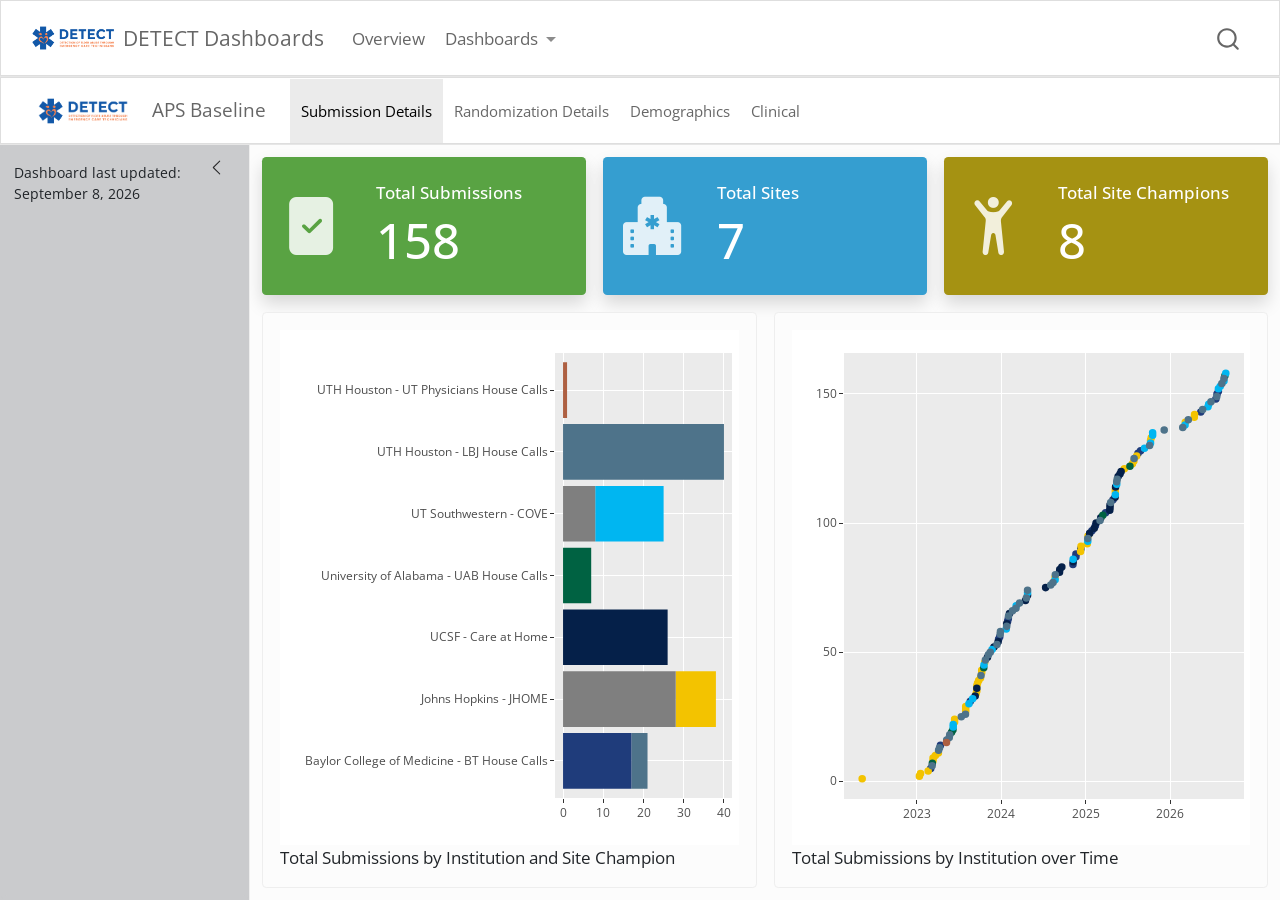
==== sections/aps_baseline_dashboard.html @ c524bd4f "Built site for gh-pages" ====
<!DOCTYPE html>
<html xmlns="http://www.w3.org/1999/xhtml" lang="en" xml:lang="en"><head>

<meta charset="utf-8">
<meta name="generator" content="quarto-1.9.35">

<meta name="viewport" content="width=device-width, initial-scale=1.0, user-scalable=yes">

<meta name="author" content="">
<meta name="dcterms.date" content="2026-09-08">

<title>APS Baseline – DETECT Dashboards</title>
<style>
/* Default styles provided by pandoc.
** See https://pandoc.org/MANUAL.html#variables-for-html for config info.
*/
code{white-space: pre-wrap;}
span.smallcaps{font-variant: small-caps;}
div.columns{display: flex; gap: min(4vw, 1.5em);}
div.column{flex: auto; overflow-x: auto;}
div.hanging-indent{margin-left: 1.5em; text-indent: -1.5em;}
ul.task-list{list-style: none;}
ul.task-list li input[type="checkbox"] {
  width: 0.8em;
  margin: 0 0.8em 0.2em -1em; /* quarto-specific, see https://github.com/quarto-dev/quarto-cli/issues/4556 */ 
  vertical-align: middle;
}
</style>


<script src="../site_libs/quarto-nav/quarto-nav.js"></script>
<script src="../site_libs/quarto-nav/headroom.min.js"></script>
<script src="../site_libs/clipboard/clipboard.min.js"></script>
<script src="../site_libs/quarto-search/autocomplete.umd.js"></script>
<script src="../site_libs/quarto-search/fuse.min.js"></script>
<script src="../site_libs/quarto-search/quarto-search.js"></script>
<meta name="quarto:offset" content="../">
<script src="../site_libs/quarto-html/quarto.js" type="module"></script>
<script src="../site_libs/quarto-html/tabsets/tabsets.js" type="module"></script>
<script src="../site_libs/quarto-html/popper.min.js"></script>
<script src="../site_libs/quarto-html/tippy.umd.min.js"></script>
<script src="../site_libs/quarto-html/anchor.min.js"></script>
<link href="../site_libs/quarto-html/tippy.css" rel="stylesheet">
<link href="../site_libs/quarto-html/quarto-syntax-highlighting-46f66b053e56abd73bb6e954d61a315b.css" rel="stylesheet" class="quarto-color-scheme" id="quarto-text-highlighting-styles">
<link href="../site_libs/quarto-html/quarto-syntax-highlighting-dark-22b4aaf4c2978829df3684e8f2c068db.css" rel="stylesheet" class="quarto-color-scheme quarto-color-alternate" id="quarto-text-highlighting-styles">
<link href="../site_libs/quarto-html/quarto-syntax-highlighting-46f66b053e56abd73bb6e954d61a315b.css" rel="stylesheet" class="quarto-color-scheme-extra" id="quarto-text-highlighting-styles">
<script src="../site_libs/bootstrap/bootstrap.min.js"></script>
<link href="../site_libs/bootstrap/bootstrap-icons.css" rel="stylesheet">
<link href="../site_libs/bootstrap/bootstrap-6ec840b0bba7ebbecc6939516f9f53fd.min.css" rel="stylesheet" append-hash="true" class="quarto-color-scheme" id="quarto-bootstrap" data-mode="light">
<link href="../site_libs/bootstrap/bootstrap-dark-6ec840b0bba7ebbecc6939516f9f53fd.min.css" rel="stylesheet" append-hash="true" class="quarto-color-scheme quarto-color-alternate" id="quarto-bootstrap" data-mode="light">
<link href="../site_libs/bootstrap/bootstrap-6ec840b0bba7ebbecc6939516f9f53fd.min.css" rel="stylesheet" append-hash="true" class="quarto-color-scheme-extra" id="quarto-bootstrap" data-mode="light">
<script src="../site_libs/quarto-dashboard/quarto-dashboard.js"></script>
<script src="../site_libs/quarto-dashboard/stickythead.js"></script>



<script src="../site_libs/quarto-dashboard/web-components.js" type="module"></script>
<script src="../site_libs/quarto-dashboard/components.js"></script>

<script id="quarto-search-options" type="application/json">{
  "location": "navbar",
  "copy-button": false,
  "collapse-after": 3,
  "panel-placement": "end",
  "type": "overlay",
  "limit": 50,
  "keyboard-shortcut": [
    "f",
    "/",
    "s"
  ],
  "show-item-context": false,
  "language": {
    "search-no-results-text": "No results",
    "search-matching-documents-text": "matching documents",
    "search-copy-link-title": "Copy link to search",
    "search-hide-matches-text": "Hide additional matches",
    "search-more-match-text": "more match in this document",
    "search-more-matches-text": "more matches in this document",
    "search-clear-button-title": "Clear",
    "search-text-placeholder": "",
    "search-detached-cancel-button-title": "Cancel",
    "search-submit-button-title": "Submit",
    "search-label": "Search"
  }
}</script>
<link href="../site_libs/htmltools-fill-0.5.9/fill.css" rel="stylesheet">
<script src="../site_libs/htmlwidgets-1.6.4/htmlwidgets.js"></script>
<script src="../site_libs/plotly-binding-4.12.0/plotly.js"></script>
<script src="../site_libs/typedarray-0.1/typedarray.min.js"></script>
<script src="../site_libs/jquery-3.6.0/jquery-3.6.0.min.js"></script>
<link href="../site_libs/crosstalk-1.2.2/css/crosstalk.min.css" rel="stylesheet">
<script src="../site_libs/crosstalk-1.2.2/js/crosstalk.min.js"></script>
<link href="../site_libs/plotly-htmlwidgets-css-2.25.2/plotly-htmlwidgets.css" rel="stylesheet">
<script src="../site_libs/plotly-main-2.25.2/plotly-latest.min.js"></script>
<link href="../site_libs/datatables-css-0.0.0/datatables-crosstalk.css" rel="stylesheet">
<script src="../site_libs/datatables-binding-0.34.0/datatables.js"></script>
<link href="../site_libs/dt-core-1.13.6/css/jquery.dataTables.min.css" rel="stylesheet">
<link href="../site_libs/dt-core-1.13.6/css/jquery.dataTables.extra.css" rel="stylesheet">
<script src="../site_libs/dt-core-1.13.6/js/jquery.dataTables.min.js"></script>


</head>

<body class="quarto-dashboard nav-fixed dashboard-fill dashboard-sidebar fullcontent quarto-light">


<div id="quarto-search-results"></div>
  <header id="quarto-header" class="headroom fixed-top">
    <nav class="navbar navbar-expand-lg " data-bs-theme="dark">
      <div class="navbar-container container-fluid">
      <div class="navbar-brand-container mx-auto">
    <a href="../index.html" class="navbar-brand navbar-brand-logo">
    <img src="../graphics/detect_logo.png" alt="" class="navbar-logo light-content">
    <img src="../graphics/detect_logo.png" alt="" class="navbar-logo dark-content">
    </a>
    <a class="navbar-brand" href="../index.html">
    <span class="navbar-title">DETECT Dashboards</span>
    </a>
  </div>
            <div id="quarto-search" class="" title="Search"></div>
          <button class="navbar-toggler" type="button" data-bs-toggle="collapse" data-bs-target="#navbarCollapse" aria-controls="navbarCollapse" role="menu" aria-expanded="false" aria-label="Toggle navigation" onclick="if (window.quartoToggleHeadroom) { window.quartoToggleHeadroom(); }">
  <span class="navbar-toggler-icon"></span>
</button>
          <div class="collapse navbar-collapse" id="navbarCollapse">
            <ul class="navbar-nav navbar-nav-scroll me-auto">
  <li class="nav-item">
    <a class="nav-link" href="../index.html"> 
<span class="menu-text">Overview</span></a>
  </li>  
  <li class="nav-item dropdown ">
    <a class="nav-link dropdown-toggle" href="#" id="nav-menu-dashboards" role="link" data-bs-toggle="dropdown" aria-expanded="false">
 <span class="menu-text">Dashboards</span>
    </a>
    <ul class="dropdown-menu" aria-labelledby="nav-menu-dashboards">    
        <li>
    <a class="dropdown-item" href="../sections/detect_tool_dashboard.html">
 <span class="dropdown-text">DETECT Tool</span></a>
  </li>  
        <li>
    <a class="dropdown-item" href="../sections/aps_baseline_dashboard.html">
 <span class="dropdown-text">APS Baseline Dashboard</span></a>
  </li>  
    </ul>
  </li>
</ul>
          </div> <!-- /navcollapse -->
            <div class="quarto-navbar-tools">
</div>
      </div> <!-- /container-fluid -->
    </nav>
<header id="quarto-dashboard-header">
<nav class="navbar navbar-expand-md slim" data-bs-theme="dark">
  <div class="navbar-container container-fluid">
    <button class="navbar-toggler" type="button" data-bs-toggle="collapse" data-bs-target="#dashboard-collapse" aria-controls="dashboard-collapse" aria-expanded="false" aria-label="Toggle navigation">
      <span class="navbar-toggler-icon"></span>
    </button>    


    <div class="navbar-brand-container">
    <a href="#"><img src="../assets/graphics/detect-logo.png" alt="" class="navbar-logo light-content d-inline-block"></a>
    <a href="#"><img src="../assets/graphics/detect-logo.png" alt="" class="navbar-logo dark-content d-inline-block"></a>
      <div class="navbar-title">
        <div class="navbar-title-text"><a href="#">APS Baseline</a></div>
        
        
      </div>
    </div>
<div id="dashboard-collapse" class="navbar-collapse collapse"><ul class="navbar-nav navbar-nav-scroll me-auto" role="tablist"><li class="nav-item" role="presentation"><a id="tab-submission-details" class="nav-link active" data-bs-toggle="tab" role="tab" data-bs-target="#submission-details" data-scrolling="false" href="#submission-details" aria-controls="submission-details" aria-selected="true"><span class="nav-link-text">Submission Details</span></a></li><li class="nav-item" role="presentation"><a id="tab-randomization-details" class="nav-link" data-bs-toggle="tab" role="tab" data-bs-target="#randomization-details" data-scrolling="false" href="#randomization-details" aria-controls="randomization-details" aria-selected="false"><span class="nav-link-text">Randomization Details</span></a></li><li class="nav-item" role="presentation"><a id="tab-demographics" class="nav-link" data-bs-toggle="tab" role="tab" data-bs-target="#demographics" data-scrolling="false" href="#demographics" aria-controls="demographics" aria-selected="false"><span class="nav-link-text">Demographics</span></a></li><li class="nav-item" role="presentation"><a id="tab-clinical" class="nav-link" data-bs-toggle="tab" role="tab" data-bs-target="#clinical" data-scrolling="false" href="#clinical" aria-controls="clinical" aria-selected="false"><span class="nav-link-text">Clinical</span></a></li></ul></div></div>
</nav>
</header></header>
<!-- content -->
<div id="quarto-content" class="quarto-container page-layout-custom page-navbar quarto-dashboard-content bslib-gap-spacing html-fill-container bslib-page-fill quarto-dashboard-pages dashboard-sidebar-container">
<!-- sidebar -->
<!-- margin-sidebar -->
<!-- main -->

<div class="bslib-sidebar-layout html-fill-item html-fill-container" data-bslib-sidebar-open="desktop" data-bslib-sidebar-init="true" data-bslib-sidebar-border="false" data-bslib-sidebar-border-radius="false"><div class="main html-fill-container html-fill-item"><div class="sidebar-content html-fill-item html-fill-container">
<div class="tab-content bslib-grid html-fill-item html-fill-container" style="display: grid; grid-template-columns: minmax(3em, 1fr);
grid-auto-rows: minmax(0, 1fr);">
<div id="submission-details" class="dashboard-page tab-pane show active html-fill-item html-fill-container" data-orientation="rows" aria-labelledby="tab-submission-details">
<div class="html-fill-item html-fill-container bslib-grid" style="display: grid; grid-template-rows: minmax(3em, max-content) minmax(3em, 1fr); grid-auto-columns: minmax(0, 1fr);">
<div class="html-fill-item html-fill-container bslib-grid" style="display: grid; grid-template-columns: minmax(3em, 1fr) minmax(3em, 1fr) minmax(3em, 1fr);
grid-auto-rows: minmax(0, 1fr);">
<div class="card valuebox cell html-fill-item html-fill-container bslib-card bslib-value-box bg-success showcase-left-center" data-bslib-card-init="" data-require-bs-caller="card()">
<div class="card-body html-fill-item html-fill-container">
<div data-icon="file-check-fill" class="html-fill-item html-fill-container value-box-grid">
<div class="value-box-showcase html-fill-item html-fill-container">

<i class="bi bi-file-check-fill"></i></div>
<div class="value-box-area">
<p class="value-box-title">
Total Submissions
</p>
<p class="value-box-value">
158
</p>
</div>
</div>
</div>
<script data-bslib-card-init="">bslib.Card.initializeAllCards();</script></div><div class="card valuebox cell html-fill-item html-fill-container bslib-card bslib-value-box bg-info showcase-left-center" data-bslib-card-init="" data-require-bs-caller="card()">
<div class="card-body html-fill-item html-fill-container">
<div data-icon="hospital-fill" class="html-fill-item html-fill-container value-box-grid">
<div class="value-box-showcase html-fill-item html-fill-container">

<i class="bi bi-hospital-fill"></i></div>
<div class="value-box-area">
<p class="value-box-title">
Total Sites
</p>
<p class="value-box-value">
7
</p>
</div>
</div>
</div>
<script data-bslib-card-init="">bslib.Card.initializeAllCards();</script></div><div class="card valuebox cell html-fill-item html-fill-container bslib-card bslib-value-box bg-warning showcase-left-center" data-bslib-card-init="" data-require-bs-caller="card()">
<div class="card-body html-fill-item html-fill-container">
<div data-icon="person-arms-up" class="html-fill-item html-fill-container value-box-grid">
<div class="value-box-showcase html-fill-item html-fill-container">

<i class="bi bi-person-arms-up"></i></div>
<div class="value-box-area">
<p class="value-box-title">
Total Site Champions
</p>
<p class="value-box-value">
8
</p>
</div>
</div>
</div>
<script data-bslib-card-init="">bslib.Card.initializeAllCards();</script></div>
</div>
<div class="html-fill-item html-fill-container bslib-grid" style="display: grid; grid-template-columns: minmax(3em, 1fr) minmax(3em, 1fr);
grid-auto-rows: minmax(0, 1fr);">
<div class="card cell html-fill-item html-fill-container bslib-card" data-bslib-card-init="" data-require-bs-caller="card()" data-full-screen="false">
<div class="card-body html-fill-item html-fill-container">
<div class="cell-output-display html-fill-item html-fill-container">
<div class="plotly html-widget html-fill-item html-fill-container" id="htmlwidget-ce80b4c3c2be4b6ccd46" style="width:100%;height:406px;"></div>
<script type="application/json" data-for="htmlwidget-ce80b4c3c2be4b6ccd46">{"x":{"data":[{"orientation":"v","width":17,"base":4.5499999999999998,"x":[16.5],"y":[0.90000000000000036],"text":"total_subs: 17<br />site_champ_label: Debbie Freeland, MD","type":"bar","textposition":"none","marker":{"autocolorscale":false,"color":"rgba(0,182,241,1)","line":{"width":1.8897637795275593,"color":"transparent"}},"name":"Debbie Freeland, MD","legendgroup":"Debbie Freeland, MD","showlegend":true,"xaxis":"x","yaxis":"y","hoverinfo":"text","frame":null},{"orientation":"v","width":1,"base":6.5499999999999998,"x":[0.5],"y":[0.90000000000000036],"text":"total_subs:  1<br />site_champ_label: Faith Atai, MD","type":"bar","textposition":"none","marker":{"autocolorscale":false,"color":"rgba(174,96,66,1)","line":{"width":1.8897637795275593,"color":"transparent"}},"name":"Faith Atai, MD","legendgroup":"Faith Atai, MD","showlegend":true,"xaxis":"x","yaxis":"y","hoverinfo":"text","frame":null},{"orientation":"v","width":[40,4],"base":[5.5499999999999998,0.55000000000000004],"x":[20,19],"y":[0.90000000000000036,0.89999999999999991],"text":["total_subs: 40<br />site_champ_label: Julia Hiner, MD","total_subs:  4<br />site_champ_label: Julia Hiner, MD"],"type":"bar","textposition":"none","marker":{"autocolorscale":false,"color":"rgba(78,115,138,1)","line":{"width":1.8897637795275593,"color":"transparent"}},"name":"Julia Hiner, MD","legendgroup":"Julia Hiner, MD","showlegend":true,"xaxis":"x","yaxis":"y","hoverinfo":"text","frame":null},{"orientation":"v","width":17,"base":0.55000000000000004,"x":[8.5],"y":[0.89999999999999991],"text":"total_subs: 17<br />site_champ_label: Kristina Little, MD","type":"bar","textposition":"none","marker":{"autocolorscale":false,"color":"rgba(31,60,123,1)","line":{"width":1.8897637795275593,"color":"transparent"}},"name":"Kristina Little, MD","legendgroup":"Kristina Little, MD","showlegend":true,"xaxis":"x","yaxis":"y","hoverinfo":"text","frame":null},{"orientation":"v","width":26,"base":2.5499999999999998,"x":[13],"y":[0.90000000000000036],"text":"total_subs: 26<br />site_champ_label: Maria Yefimova, Phd, MS","type":"bar","textposition":"none","marker":{"autocolorscale":false,"color":"rgba(5,32,73,1)","line":{"width":1.8897637795275593,"color":"transparent"}},"name":"Maria Yefimova, Phd, MS","legendgroup":"Maria Yefimova, Phd, MS","showlegend":true,"xaxis":"x","yaxis":"y","hoverinfo":"text","frame":null},{"orientation":"v","width":7,"base":3.5499999999999998,"x":[3.5],"y":[0.90000000000000036],"text":"total_subs:  7<br />site_champ_label: Marianthe Grammas, MD","type":"bar","textposition":"none","marker":{"autocolorscale":false,"color":"rgba(0,98,66,1)","line":{"width":1.8897637795275593,"color":"transparent"}},"name":"Marianthe Grammas, MD","legendgroup":"Marianthe Grammas, MD","showlegend":true,"xaxis":"x","yaxis":"y","hoverinfo":"text","frame":null},{"orientation":"v","width":10,"base":1.55,"x":[33],"y":[0.90000000000000013],"text":"total_subs: 10<br />site_champ_label: Thomas Cudjoe, MD, MPH","type":"bar","textposition":"none","marker":{"autocolorscale":false,"color":"rgba(243,195,0,1)","line":{"width":1.8897637795275593,"color":"transparent"}},"name":"Thomas Cudjoe, MD, MPH","legendgroup":"Thomas Cudjoe, MD, MPH","showlegend":true,"xaxis":"x","yaxis":"y","hoverinfo":"text","frame":null},{"orientation":"v","width":[28,8],"base":[1.55,4.5499999999999998],"x":[14,4],"y":[0.90000000000000013,0.90000000000000036],"text":["total_subs: 28<br />site_champ_label: NA","total_subs:  8<br />site_champ_label: NA"],"type":"bar","textposition":"none","marker":{"autocolorscale":false,"color":"rgba(127,127,127,1)","line":{"width":1.8897637795275593,"color":"transparent"}},"name":"NA","legendgroup":"NA","showlegend":true,"xaxis":"x","yaxis":"y","hoverinfo":"text","frame":null}],"layout":{"margin":{"t":23.305936073059364,"r":7.3059360730593621,"b":22.648401826484022,"l":262.28310502283114},"plot_bgcolor":"rgba(235,235,235,1)","paper_bgcolor":"rgba(255,255,255,1)","font":{"color":"rgba(0,0,0,1)","family":"","size":14.611872146118724},"xaxis":{"domain":[0,1],"automargin":true,"type":"linear","autorange":false,"range":[-2,42],"tickmode":"array","ticktext":["0","10","20","30","40"],"tickvals":[0,10,20,30,40],"categoryorder":"array","categoryarray":["0","10","20","30","40"],"nticks":null,"ticks":"outside","tickcolor":"rgba(51,51,51,1)","ticklen":3.6529680365296811,"tickwidth":0.66417600664176002,"showticklabels":true,"tickfont":{"color":"rgba(77,77,77,1)","family":"","size":11.68949771689498},"tickangle":-0,"showline":false,"linecolor":null,"linewidth":0,"showgrid":true,"gridcolor":"rgba(255,255,255,1)","gridwidth":0.66417600664176002,"zeroline":false,"anchor":"y","title":{"text":"","font":{"color":null,"family":null,"size":0}},"hoverformat":".2f"},"yaxis":{"domain":[0,1],"automargin":true,"type":"linear","autorange":false,"range":[0.40000000000000002,7.5999999999999996],"tickmode":"array","ticktext":["Baylor College of Medicine - BT House Calls","Johns Hopkins - JHOME","UCSF - Care at Home","University of Alabama - UAB House Calls","UT Southwestern - COVE","UTH Houston - LBJ House Calls","UTH Houston - UT Physicians House Calls"],"tickvals":[1,2,3,4.0000000000000009,5,6,7],"categoryorder":"array","categoryarray":["Baylor College of Medicine - BT House Calls","Johns Hopkins - JHOME","UCSF - Care at Home","University of Alabama - UAB House Calls","UT Southwestern - COVE","UTH Houston - LBJ House Calls","UTH Houston - UT Physicians House Calls"],"nticks":null,"ticks":"outside","tickcolor":"rgba(51,51,51,1)","ticklen":3.6529680365296811,"tickwidth":0.66417600664176002,"showticklabels":true,"tickfont":{"color":"rgba(77,77,77,1)","family":"","size":11.68949771689498},"tickangle":-0,"showline":false,"linecolor":null,"linewidth":0,"showgrid":true,"gridcolor":"rgba(255,255,255,1)","gridwidth":0.66417600664176002,"zeroline":false,"anchor":"x","title":{"text":"","font":{"color":null,"family":null,"size":0}},"hoverformat":".2f"},"shapes":[],"showlegend":false,"legend":{"bgcolor":"rgba(255,255,255,1)","bordercolor":"transparent","borderwidth":1.8897637795275593,"font":{"color":"rgba(0,0,0,1)","family":"","size":11.68949771689498}},"hovermode":"closest","barmode":"relative"},"config":{"doubleClick":"reset","modeBarButtonsToAdd":["hoverclosest","hovercompare"],"showSendToCloud":false},"source":"A","attrs":{"91af3082d0bc":{"x":{},"y":{},"fill":{},"type":"bar"}},"cur_data":"91af3082d0bc","visdat":{"91af3082d0bc":["function (y) ","x"]},"highlight":{"on":"plotly_click","persistent":false,"dynamic":false,"selectize":false,"opacityDim":0.20000000000000001,"selected":{"opacity":1},"debounce":0},"shinyEvents":["plotly_hover","plotly_click","plotly_selected","plotly_relayout","plotly_brushed","plotly_brushing","plotly_clickannotation","plotly_doubleclick","plotly_deselect","plotly_afterplot","plotly_sunburstclick"],"base_url":"https://plot.ly"},"evals":[],"jsHooks":[]}</script>
<p>Total Submissions by Institution and Site Champion</p>
</div>
</div>
<bslib-tooltip placement="auto" bsoptions="[]" data-require-bs-version="5" data-require-bs-caller="tooltip()">
    <template>Expand</template>
    <span class="bslib-full-screen-enter badge rounded-pill">
        <svg xmlns="http://www.w3.org/2000/svg" viewbox="0 0 24 24" style="height:1em;width:1em;" aria-hidden="true" role="img"><path d="M20 5C20 4.4 19.6 4 19 4H13C12.4 4 12 3.6 12 3C12 2.4 12.4 2 13 2H21C21.6 2 22 2.4 22 3V11C22 11.6 21.6 12 21 12C20.4 12 20 11.6 20 11V5ZM4 19C4 19.6 4.4 20 5 20H11C11.6 20 12 20.4 12 21C12 21.6 11.6 22 11 22H3C2.4 22 2 21.6 2 21V13C2 12.4 2.4 12 3 12C3.6 12 4 12.4 4 13V19Z"></path></svg>
    </span>
</bslib-tooltip><script data-bslib-card-init="">bslib.Card.initializeAllCards();</script></div><div class="card cell html-fill-item html-fill-container bslib-card" data-bslib-card-init="" data-require-bs-caller="card()" data-full-screen="false">
<div class="card-body html-fill-item html-fill-container">
<div class="cell-output-display html-fill-item html-fill-container">
<div class="plotly html-widget html-fill-item html-fill-container" id="htmlwidget-1c02ac718bbe7f5cac22" style="width:100%;height:406px;"></div>
<script type="application/json" data-for="htmlwidget-1c02ac718bbe7f5cac22">{"x":{"data":[{"x":[19419,19461,19590,19712,19717,19751,19754,20033,20046,20046,20067,20115,20130,20174,20206,20314,20325,20585,20650,20655,20661],"y":[5,14,31,55,56,62,63,84,87,88,90,97,99,104,109,127,128,143,148,150,151],"text":["date: 2023-03-03<br />cum_submissions:   5<br />institution_label: Baylor College of Medicine - BT House Calls","date: 2023-04-14<br />cum_submissions:  14<br />institution_label: Baylor College of Medicine - BT House Calls","date: 2023-08-21<br />cum_submissions:  31<br />institution_label: Baylor College of Medicine - BT House Calls","date: 2023-12-21<br />cum_submissions:  55<br />institution_label: Baylor College of Medicine - BT House Calls","date: 2023-12-26<br />cum_submissions:  56<br />institution_label: Baylor College of Medicine - BT House Calls","date: 2024-01-29<br />cum_submissions:  62<br />institution_label: Baylor College of Medicine - BT House Calls","date: 2024-02-01<br />cum_submissions:  63<br />institution_label: Baylor College of Medicine - BT House Calls","date: 2024-11-06<br />cum_submissions:  84<br />institution_label: Baylor College of Medicine - BT House Calls","date: 2024-11-19<br />cum_submissions:  87<br />institution_label: Baylor College of Medicine - BT House Calls","date: 2024-11-19<br />cum_submissions:  88<br />institution_label: Baylor College of Medicine - BT House Calls","date: 2024-12-10<br />cum_submissions:  90<br />institution_label: Baylor College of Medicine - BT House Calls","date: 2025-01-27<br />cum_submissions:  97<br />institution_label: Baylor College of Medicine - BT House Calls","date: 2025-02-11<br />cum_submissions:  99<br />institution_label: Baylor College of Medicine - BT House Calls","date: 2025-03-27<br />cum_submissions: 104<br />institution_label: Baylor College of Medicine - BT House Calls","date: 2025-04-28<br />cum_submissions: 109<br />institution_label: Baylor College of Medicine - BT House Calls","date: 2025-08-14<br />cum_submissions: 127<br />institution_label: Baylor College of Medicine - BT House Calls","date: 2025-08-25<br />cum_submissions: 128<br />institution_label: Baylor College of Medicine - BT House Calls","date: 2026-05-12<br />cum_submissions: 143<br />institution_label: Baylor College of Medicine - BT House Calls","date: 2026-07-16<br />cum_submissions: 148<br />institution_label: Baylor College of Medicine - BT House Calls","date: 2026-07-21<br />cum_submissions: 150<br />institution_label: Baylor College of Medicine - BT House Calls","date: 2026-07-27<br />cum_submissions: 151<br />institution_label: Baylor College of Medicine - BT House Calls"],"type":"scatter","mode":"markers","marker":{"autocolorscale":false,"color":"rgba(31,60,123,1)","opacity":1,"size":5.6692913385826778,"symbol":"circle","line":{"width":1.8897637795275593,"color":"rgba(31,60,123,1)"}},"hoveron":"points","name":"Baylor College of Medicine - BT House Calls","legendgroup":"Baylor College of Medicine - BT House Calls","showlegend":true,"xaxis":"x","yaxis":"y","hoverinfo":"text","frame":null},{"x":[19123,19370,19375,19408,19429,19429,19439,19452,19522,19522,19570,19570,19570,19615,19618,19618,19621,19626,19634,19639,19639,19652,19956,20066,20068,20095,20098,20216,20216,20255,20290,20296,20308,20368,20371,20518,20557,20558],"y":[1,2,3,4,8,9,10,11,23,24,27,28,29,34,35,37,38,39,40,42,43,46,79,89,91,92,95,112,113,121,123,124,126,132,133,139,141,142],"text":["date: 2022-05-11<br />cum_submissions:   1<br />institution_label: Johns Hopkins - JHOME","date: 2023-01-13<br />cum_submissions:   2<br />institution_label: Johns Hopkins - JHOME","date: 2023-01-18<br />cum_submissions:   3<br />institution_label: Johns Hopkins - JHOME","date: 2023-02-20<br />cum_submissions:   4<br />institution_label: Johns Hopkins - JHOME","date: 2023-03-13<br />cum_submissions:   8<br />institution_label: Johns Hopkins - JHOME","date: 2023-03-13<br />cum_submissions:   9<br />institution_label: Johns Hopkins - JHOME","date: 2023-03-23<br />cum_submissions:  10<br />institution_label: Johns Hopkins - JHOME","date: 2023-04-05<br />cum_submissions:  11<br />institution_label: Johns Hopkins - JHOME","date: 2023-06-14<br />cum_submissions:  23<br />institution_label: Johns Hopkins - JHOME","date: 2023-06-14<br />cum_submissions:  24<br />institution_label: Johns Hopkins - JHOME","date: 2023-08-01<br />cum_submissions:  27<br />institution_label: Johns Hopkins - JHOME","date: 2023-08-01<br />cum_submissions:  28<br />institution_label: Johns Hopkins - JHOME","date: 2023-08-01<br />cum_submissions:  29<br />institution_label: Johns Hopkins - JHOME","date: 2023-09-15<br />cum_submissions:  34<br />institution_label: Johns Hopkins - JHOME","date: 2023-09-18<br />cum_submissions:  35<br />institution_label: Johns Hopkins - JHOME","date: 2023-09-18<br />cum_submissions:  37<br />institution_label: Johns Hopkins - JHOME","date: 2023-09-21<br />cum_submissions:  38<br />institution_label: Johns Hopkins - JHOME","date: 2023-09-26<br />cum_submissions:  39<br />institution_label: Johns Hopkins - JHOME","date: 2023-10-04<br />cum_submissions:  40<br />institution_label: Johns Hopkins - JHOME","date: 2023-10-09<br />cum_submissions:  42<br />institution_label: Johns Hopkins - JHOME","date: 2023-10-09<br />cum_submissions:  43<br />institution_label: Johns Hopkins - JHOME","date: 2023-10-22<br />cum_submissions:  46<br />institution_label: Johns Hopkins - JHOME","date: 2024-08-21<br />cum_submissions:  79<br />institution_label: Johns Hopkins - JHOME","date: 2024-12-09<br />cum_submissions:  89<br />institution_label: Johns Hopkins - JHOME","date: 2024-12-11<br />cum_submissions:  91<br />institution_label: Johns Hopkins - JHOME","date: 2025-01-07<br />cum_submissions:  92<br />institution_label: Johns Hopkins - JHOME","date: 2025-01-10<br />cum_submissions:  95<br />institution_label: Johns Hopkins - JHOME","date: 2025-05-08<br />cum_submissions: 112<br />institution_label: Johns Hopkins - JHOME","date: 2025-05-08<br />cum_submissions: 113<br />institution_label: Johns Hopkins - JHOME","date: 2025-06-16<br />cum_submissions: 121<br />institution_label: Johns Hopkins - JHOME","date: 2025-07-21<br />cum_submissions: 123<br />institution_label: Johns Hopkins - JHOME","date: 2025-07-27<br />cum_submissions: 124<br />institution_label: Johns Hopkins - JHOME","date: 2025-08-08<br />cum_submissions: 126<br />institution_label: Johns Hopkins - JHOME","date: 2025-10-07<br />cum_submissions: 132<br />institution_label: Johns Hopkins - JHOME","date: 2025-10-10<br />cum_submissions: 133<br />institution_label: Johns Hopkins - JHOME","date: 2026-03-06<br />cum_submissions: 139<br />institution_label: Johns Hopkins - JHOME","date: 2026-04-14<br />cum_submissions: 141<br />institution_label: Johns Hopkins - JHOME","date: 2026-04-15<br />cum_submissions: 142<br />institution_label: Johns Hopkins - JHOME"],"type":"scatter","mode":"markers","marker":{"autocolorscale":false,"color":"rgba(243,195,0,1)","opacity":1,"size":5.6692913385826778,"symbol":"circle","line":{"width":1.8897637795275593,"color":"rgba(243,195,0,1)"}},"hoveron":"points","name":"Johns Hopkins - JHOME","legendgroup":"Johns Hopkins - JHOME","showlegend":true,"xaxis":"x","yaxis":"y","hoverinfo":"text","frame":null},{"x":[19611,19618,19664,19692,19710,19747,19759,19828,19837,19915,19975,19976,19985,20034,20105,20125,20133,20153,20192,20193,20193,20215,20217,20228,20236,20241],"y":[33,36,48,52,54,61,65,70,72,75,81,82,83,85,96,98,100,102,105,106,107,110,114,118,119,120],"text":["date: 2023-09-11<br />cum_submissions:  33<br />institution_label: UCSF - Care at Home","date: 2023-09-18<br />cum_submissions:  36<br />institution_label: UCSF - Care at Home","date: 2023-11-03<br />cum_submissions:  48<br />institution_label: UCSF - Care at Home","date: 2023-12-01<br />cum_submissions:  52<br />institution_label: UCSF - Care at Home","date: 2023-12-19<br />cum_submissions:  54<br />institution_label: UCSF - Care at Home","date: 2024-01-25<br />cum_submissions:  61<br />institution_label: UCSF - Care at Home","date: 2024-02-06<br />cum_submissions:  65<br />institution_label: UCSF - Care at Home","date: 2024-04-15<br />cum_submissions:  70<br />institution_label: UCSF - Care at Home","date: 2024-04-24<br />cum_submissions:  72<br />institution_label: UCSF - Care at Home","date: 2024-07-11<br />cum_submissions:  75<br />institution_label: UCSF - Care at Home","date: 2024-09-09<br />cum_submissions:  81<br />institution_label: UCSF - Care at Home","date: 2024-09-10<br />cum_submissions:  82<br />institution_label: UCSF - Care at Home","date: 2024-09-19<br />cum_submissions:  83<br />institution_label: UCSF - Care at Home","date: 2024-11-07<br />cum_submissions:  85<br />institution_label: UCSF - Care at Home","date: 2025-01-17<br />cum_submissions:  96<br />institution_label: UCSF - Care at Home","date: 2025-02-06<br />cum_submissions:  98<br />institution_label: UCSF - Care at Home","date: 2025-02-14<br />cum_submissions: 100<br />institution_label: UCSF - Care at Home","date: 2025-03-06<br />cum_submissions: 102<br />institution_label: UCSF - Care at Home","date: 2025-04-14<br />cum_submissions: 105<br />institution_label: UCSF - Care at Home","date: 2025-04-15<br />cum_submissions: 106<br />institution_label: UCSF - Care at Home","date: 2025-04-15<br />cum_submissions: 107<br />institution_label: UCSF - Care at Home","date: 2025-05-07<br />cum_submissions: 110<br />institution_label: UCSF - Care at Home","date: 2025-05-09<br />cum_submissions: 114<br />institution_label: UCSF - Care at Home","date: 2025-05-20<br />cum_submissions: 118<br />institution_label: UCSF - Care at Home","date: 2025-05-28<br />cum_submissions: 119<br />institution_label: UCSF - Care at Home","date: 2025-06-02<br />cum_submissions: 120<br />institution_label: UCSF - Care at Home"],"type":"scatter","mode":"markers","marker":{"autocolorscale":false,"color":"rgba(5,32,73,1)","opacity":1,"size":5.6692913385826778,"symbol":"circle","line":{"width":1.8897637795275593,"color":"rgba(5,32,73,1)"}},"hoveron":"points","name":"UCSF - Care at Home","legendgroup":"UCSF - Care at Home","showlegend":true,"xaxis":"x","yaxis":"y","hoverinfo":"text","frame":null},{"x":[19426,19509,19515,19648,20162,20279,20689],"y":[7,19,20,44,103,122,157],"text":["date: 2023-03-10<br />cum_submissions:   7<br />institution_label: University of Alabama - UAB House Calls","date: 2023-06-01<br />cum_submissions:  19<br />institution_label: University of Alabama - UAB House Calls","date: 2023-06-07<br />cum_submissions:  20<br />institution_label: University of Alabama - UAB House Calls","date: 2023-10-18<br />cum_submissions:  44<br />institution_label: University of Alabama - UAB House Calls","date: 2025-03-15<br />cum_submissions: 103<br />institution_label: University of Alabama - UAB House Calls","date: 2025-07-10<br />cum_submissions: 122<br />institution_label: University of Alabama - UAB House Calls","date: 2026-08-24<br />cum_submissions: 157<br />institution_label: University of Alabama - UAB House Calls"],"type":"scatter","mode":"markers","marker":{"autocolorscale":false,"color":"rgba(0,98,66,1)","opacity":1,"size":5.6692913385826778,"symbol":"circle","line":{"width":1.8897637795275593,"color":"rgba(0,98,66,1)"}},"hoveron":"points","name":"University of Alabama - UAB House Calls","legendgroup":"University of Alabama - UAB House Calls","showlegend":true,"xaxis":"x","yaxis":"y","hoverinfo":"text","frame":null},{"x":[19516,19516,19584,19600,19649,19684,19745,19788,19837,19956,20034,20097,20216,20222,20342,20368,20377,20377,20517,20616,20619,20661,20669,20685,20693],"y":[21,22,30,32,45,51,59,68,73,78,86,93,111,115,129,131,134,135,138,145,146,152,153,155,158],"text":["date: 2023-06-08<br />cum_submissions:  21<br />institution_label: UT Southwestern - COVE","date: 2023-06-08<br />cum_submissions:  22<br />institution_label: UT Southwestern - COVE","date: 2023-08-15<br />cum_submissions:  30<br />institution_label: UT Southwestern - COVE","date: 2023-08-31<br />cum_submissions:  32<br />institution_label: UT Southwestern - COVE","date: 2023-10-19<br />cum_submissions:  45<br />institution_label: UT Southwestern - COVE","date: 2023-11-23<br />cum_submissions:  51<br />institution_label: UT Southwestern - COVE","date: 2024-01-23<br />cum_submissions:  59<br />institution_label: UT Southwestern - COVE","date: 2024-03-06<br />cum_submissions:  68<br />institution_label: UT Southwestern - COVE","date: 2024-04-24<br />cum_submissions:  73<br />institution_label: UT Southwestern - COVE","date: 2024-08-21<br />cum_submissions:  78<br />institution_label: UT Southwestern - COVE","date: 2024-11-07<br />cum_submissions:  86<br />institution_label: UT Southwestern - COVE","date: 2025-01-09<br />cum_submissions:  93<br />institution_label: UT Southwestern - COVE","date: 2025-05-08<br />cum_submissions: 111<br />institution_label: UT Southwestern - COVE","date: 2025-05-14<br />cum_submissions: 115<br />institution_label: UT Southwestern - COVE","date: 2025-09-11<br />cum_submissions: 129<br />institution_label: UT Southwestern - COVE","date: 2025-10-07<br />cum_submissions: 131<br />institution_label: UT Southwestern - COVE","date: 2025-10-16<br />cum_submissions: 134<br />institution_label: UT Southwestern - COVE","date: 2025-10-16<br />cum_submissions: 135<br />institution_label: UT Southwestern - COVE","date: 2026-03-05<br />cum_submissions: 138<br />institution_label: UT Southwestern - COVE","date: 2026-06-12<br />cum_submissions: 145<br />institution_label: UT Southwestern - COVE","date: 2026-06-15<br />cum_submissions: 146<br />institution_label: UT Southwestern - COVE","date: 2026-07-27<br />cum_submissions: 152<br />institution_label: UT Southwestern - COVE","date: 2026-08-04<br />cum_submissions: 153<br />institution_label: UT Southwestern - COVE","date: 2026-08-20<br />cum_submissions: 155<br />institution_label: UT Southwestern - COVE","date: 2026-08-28<br />cum_submissions: 158<br />institution_label: UT Southwestern - COVE"],"type":"scatter","mode":"markers","marker":{"autocolorscale":false,"color":"rgba(0,182,241,1)","opacity":1,"size":5.6692913385826778,"symbol":"circle","line":{"width":1.8897637795275593,"color":"rgba(0,182,241,1)"}},"hoveron":"points","name":"UT Southwestern - COVE","legendgroup":"UT Southwestern - COVE","showlegend":true,"xaxis":"x","yaxis":"y","hoverinfo":"text","frame":null},{"x":[19425,19453,19457,19488,19499,19501,19551,19569,19636,19655,19668,19676,19705,19719,19720,19747,19755,19772,19787,19802,19832,19837,19937,19947,19957,20097,20150,20196,20222,20224,20297,20364,20427,20507,20531,20593,20629,20654,20676,20685],"y":[6,12,13,16,17,18,25,26,41,47,49,50,53,57,58,60,64,66,67,69,71,74,76,77,80,94,101,108,116,117,125,130,136,137,140,144,147,149,154,156],"text":["date: 2023-03-09<br />cum_submissions:   6<br />institution_label: UTH Houston - LBJ House Calls","date: 2023-04-06<br />cum_submissions:  12<br />institution_label: UTH Houston - LBJ House Calls","date: 2023-04-10<br />cum_submissions:  13<br />institution_label: UTH Houston - LBJ House Calls","date: 2023-05-11<br />cum_submissions:  16<br />institution_label: UTH Houston - LBJ House Calls","date: 2023-05-22<br />cum_submissions:  17<br />institution_label: UTH Houston - LBJ House Calls","date: 2023-05-24<br />cum_submissions:  18<br />institution_label: UTH Houston - LBJ House Calls","date: 2023-07-13<br />cum_submissions:  25<br />institution_label: UTH Houston - LBJ House Calls","date: 2023-07-31<br />cum_submissions:  26<br />institution_label: UTH Houston - LBJ House Calls","date: 2023-10-06<br />cum_submissions:  41<br />institution_label: UTH Houston - LBJ House Calls","date: 2023-10-25<br />cum_submissions:  47<br />institution_label: UTH Houston - LBJ House Calls","date: 2023-11-07<br />cum_submissions:  49<br />institution_label: UTH Houston - LBJ House Calls","date: 2023-11-15<br />cum_submissions:  50<br />institution_label: UTH Houston - LBJ House Calls","date: 2023-12-14<br />cum_submissions:  53<br />institution_label: UTH Houston - LBJ House Calls","date: 2023-12-28<br />cum_submissions:  57<br />institution_label: UTH Houston - LBJ House Calls","date: 2023-12-29<br />cum_submissions:  58<br />institution_label: UTH Houston - LBJ House Calls","date: 2024-01-25<br />cum_submissions:  60<br />institution_label: UTH Houston - LBJ House Calls","date: 2024-02-02<br />cum_submissions:  64<br />institution_label: UTH Houston - LBJ House Calls","date: 2024-02-19<br />cum_submissions:  66<br />institution_label: UTH Houston - LBJ House Calls","date: 2024-03-05<br />cum_submissions:  67<br />institution_label: UTH Houston - LBJ House Calls","date: 2024-03-20<br />cum_submissions:  69<br />institution_label: UTH Houston - LBJ House Calls","date: 2024-04-19<br />cum_submissions:  71<br />institution_label: UTH Houston - LBJ House Calls","date: 2024-04-24<br />cum_submissions:  74<br />institution_label: UTH Houston - LBJ House Calls","date: 2024-08-02<br />cum_submissions:  76<br />institution_label: UTH Houston - LBJ House Calls","date: 2024-08-12<br />cum_submissions:  77<br />institution_label: UTH Houston - LBJ House Calls","date: 2024-08-22<br />cum_submissions:  80<br />institution_label: UTH Houston - LBJ House Calls","date: 2025-01-09<br />cum_submissions:  94<br />institution_label: UTH Houston - LBJ House Calls","date: 2025-03-03<br />cum_submissions: 101<br />institution_label: UTH Houston - LBJ House Calls","date: 2025-04-18<br />cum_submissions: 108<br />institution_label: UTH Houston - LBJ House Calls","date: 2025-05-14<br />cum_submissions: 116<br />institution_label: UTH Houston - LBJ House Calls","date: 2025-05-16<br />cum_submissions: 117<br />institution_label: UTH Houston - LBJ House Calls","date: 2025-07-28<br />cum_submissions: 125<br />institution_label: UTH Houston - LBJ House Calls","date: 2025-10-03<br />cum_submissions: 130<br />institution_label: UTH Houston - LBJ House Calls","date: 2025-12-05<br />cum_submissions: 136<br />institution_label: UTH Houston - LBJ House Calls","date: 2026-02-23<br />cum_submissions: 137<br />institution_label: UTH Houston - LBJ House Calls","date: 2026-03-19<br />cum_submissions: 140<br />institution_label: UTH Houston - LBJ House Calls","date: 2026-05-20<br />cum_submissions: 144<br />institution_label: UTH Houston - LBJ House Calls","date: 2026-06-25<br />cum_submissions: 147<br />institution_label: UTH Houston - LBJ House Calls","date: 2026-07-20<br />cum_submissions: 149<br />institution_label: UTH Houston - LBJ House Calls","date: 2026-08-11<br />cum_submissions: 154<br />institution_label: UTH Houston - LBJ House Calls","date: 2026-08-20<br />cum_submissions: 156<br />institution_label: UTH Houston - LBJ House Calls"],"type":"scatter","mode":"markers","marker":{"autocolorscale":false,"color":"rgba(78,115,138,1)","opacity":1,"size":5.6692913385826778,"symbol":"circle","line":{"width":1.8897637795275593,"color":"rgba(78,115,138,1)"}},"hoveron":"points","name":"UTH Houston - LBJ House Calls","legendgroup":"UTH Houston - LBJ House Calls","showlegend":true,"xaxis":"x","yaxis":"y","hoverinfo":"text","frame":null},{"x":[19487],"y":[15],"text":"date: 2023-05-10<br />cum_submissions:  15<br />institution_label: UTH Houston - UT Physicians House Calls","type":"scatter","mode":"markers","marker":{"autocolorscale":false,"color":"rgba(174,96,66,1)","opacity":1,"size":5.6692913385826778,"symbol":"circle","line":{"width":1.8897637795275593,"color":"rgba(174,96,66,1)"}},"hoveron":"points","name":"UTH Houston - UT Physicians House Calls","legendgroup":"UTH Houston - UT Physicians House Calls","showlegend":true,"xaxis":"x","yaxis":"y","hoverinfo":"text","frame":null}],"layout":{"margin":{"t":23.305936073059364,"r":7.3059360730593621,"b":22.648401826484022,"l":28.493150684931514},"plot_bgcolor":"rgba(235,235,235,1)","paper_bgcolor":"rgba(255,255,255,1)","font":{"color":"rgba(0,0,0,1)","family":"","size":14.611872146118724},"xaxis":{"domain":[0,1],"automargin":true,"type":"linear","autorange":false,"range":[19044.5,20771.5],"tickmode":"array","ticktext":["2023","2024","2025","2026"],"tickvals":[19358,19723,20089,20454],"categoryorder":"array","categoryarray":["2023","2024","2025","2026"],"nticks":null,"ticks":"outside","tickcolor":"rgba(51,51,51,1)","ticklen":3.6529680365296811,"tickwidth":0.66417600664176002,"showticklabels":true,"tickfont":{"color":"rgba(77,77,77,1)","family":"","size":11.68949771689498},"tickangle":-0,"showline":false,"linecolor":null,"linewidth":0,"showgrid":true,"gridcolor":"rgba(255,255,255,1)","gridwidth":0.66417600664176002,"zeroline":false,"anchor":"y","title":{"text":"","font":{"color":null,"family":null,"size":0}},"hoverformat":".2f"},"yaxis":{"domain":[0,1],"automargin":true,"type":"linear","autorange":false,"range":[-6.8500000000000005,165.84999999999999],"tickmode":"array","ticktext":["0","50","100","150"],"tickvals":[0,50.000000000000007,100.00000000000001,150],"categoryorder":"array","categoryarray":["0","50","100","150"],"nticks":null,"ticks":"outside","tickcolor":"rgba(51,51,51,1)","ticklen":3.6529680365296811,"tickwidth":0.66417600664176002,"showticklabels":true,"tickfont":{"color":"rgba(77,77,77,1)","family":"","size":11.68949771689498},"tickangle":-0,"showline":false,"linecolor":null,"linewidth":0,"showgrid":true,"gridcolor":"rgba(255,255,255,1)","gridwidth":0.66417600664176002,"zeroline":false,"anchor":"x","title":{"text":"","font":{"color":null,"family":null,"size":0}},"hoverformat":".2f"},"shapes":[],"showlegend":false,"legend":{"bgcolor":"rgba(255,255,255,1)","bordercolor":"transparent","borderwidth":1.8897637795275593,"font":{"color":"rgba(0,0,0,1)","family":"","size":11.68949771689498}},"hovermode":"closest","barmode":"relative"},"config":{"doubleClick":"reset","modeBarButtonsToAdd":["hoverclosest","hovercompare"],"showSendToCloud":false},"source":"A","attrs":{"91af2378b9fc":{"x":{},"y":{},"colour":{},"type":"scatter"}},"cur_data":"91af2378b9fc","visdat":{"91af2378b9fc":["function (y) ","x"]},"highlight":{"on":"plotly_click","persistent":false,"dynamic":false,"selectize":false,"opacityDim":0.20000000000000001,"selected":{"opacity":1},"debounce":0},"shinyEvents":["plotly_hover","plotly_click","plotly_selected","plotly_relayout","plotly_brushed","plotly_brushing","plotly_clickannotation","plotly_doubleclick","plotly_deselect","plotly_afterplot","plotly_sunburstclick"],"base_url":"https://plot.ly"},"evals":[],"jsHooks":[]}</script>
<p>Total Submissions by Institution over Time</p>
</div>
</div>
<bslib-tooltip placement="auto" bsoptions="[]" data-require-bs-version="5" data-require-bs-caller="tooltip()">
    <template>Expand</template>
    <span class="bslib-full-screen-enter badge rounded-pill">
        <svg xmlns="http://www.w3.org/2000/svg" viewbox="0 0 24 24" style="height:1em;width:1em;" aria-hidden="true" role="img"><path d="M20 5C20 4.4 19.6 4 19 4H13C12.4 4 12 3.6 12 3C12 2.4 12.4 2 13 2H21C21.6 2 22 2.4 22 3V11C22 11.6 21.6 12 21 12C20.4 12 20 11.6 20 11V5ZM4 19C4 19.6 4.4 20 5 20H11C11.6 20 12 20.4 12 21C12 21.6 11.6 22 11 22H3C2.4 22 2 21.6 2 21V13C2 12.4 2.4 12 3 12C3.6 12 4 12.4 4 13V19Z"></path></svg>
    </span>
</bslib-tooltip><script data-bslib-card-init="">bslib.Card.initializeAllCards();</script></div>
</div>
</div>
</div><div id="randomization-details" class="dashboard-page tab-pane grid-skip html-fill-item html-fill-container" data-orientation="columns" aria-labelledby="tab-randomization-details">
<div class="html-fill-item html-fill-container bslib-grid" style="display: grid; grid-template-columns: minmax(3em, 1fr);
grid-auto-rows: minmax(0, 1fr);">
<div class="card tabset html-fill-item html-fill-container bslib-card" data-bslib-card-init="" data-require-bs-caller="card()" data-full-screen="false">
<div class="card-header dashboard-card-no-title bslib-navs-card-title">

<ul class="nav nav-tabs card-header-tabs" role="tablist" data-tabsetid="card-tabset-6"><li class="nav-item" role="presentation"><a href="#card-tabset-6-1" role="tab" data-toggle="tab" data-bs-toggle="tab" data-value="Overall" aria-selected="true" class="nav-link active">Overall</a></li><li class="nav-item" role="presentation"><a href="#card-tabset-6-2" role="tab" data-toggle="tab" data-bs-toggle="tab" data-value="Launch" aria-selected="false" class="nav-link">Launch</a></li><li class="nav-item" role="presentation"><a href="#card-tabset-6-3" role="tab" data-toggle="tab" data-bs-toggle="tab" data-value="BCM" aria-selected="false" class="nav-link">BCM</a></li><li class="nav-item" role="presentation"><a href="#card-tabset-6-4" role="tab" data-toggle="tab" data-bs-toggle="tab" data-value="JHU" aria-selected="false" class="nav-link">JHU</a></li><li class="nav-item" role="presentation"><a href="#card-tabset-6-5" role="tab" data-toggle="tab" data-bs-toggle="tab" data-value="UCSF" aria-selected="false" class="nav-link">UCSF</a></li><li class="nav-item" role="presentation"><a href="#card-tabset-6-6" role="tab" data-toggle="tab" data-bs-toggle="tab" data-value="UAB" aria-selected="false" class="nav-link">UAB</a></li><li class="nav-item" role="presentation"><a href="#card-tabset-6-7" role="tab" data-toggle="tab" data-bs-toggle="tab" data-value="UTSW" aria-selected="false" class="nav-link">UTSW</a></li><li class="nav-item" role="presentation"><a href="#card-tabset-6-8" role="tab" data-toggle="tab" data-bs-toggle="tab" data-value="UTH LBJ" aria-selected="false" class="nav-link">UTH LBJ</a></li><li class="nav-item" role="presentation"><a href="#card-tabset-6-9" role="tab" data-toggle="tab" data-bs-toggle="tab" data-value="UTH UTP" aria-selected="false" class="nav-link">UTH UTP</a></li></ul></div>









<div class="tab-content html-fill-item html-fill-container" data-tabset-id="card-tabset-6"><div class="tab-pane active show html-fill-item html-fill-container" role="tabpanel" id="card-tabset-6-1"><div class="card-body html-fill-item html-fill-container" data-title="Overall">
<div class="html-fill-item html-fill-container bslib-grid" style="display: grid; grid-template-rows: minmax(3em, 1fr) minmax(3em, 1fr); grid-auto-columns: minmax(0, 1fr);">
<div class="card valuebox cell html-fill-item html-fill-container bslib-card bslib-value-box bg-success showcase-left-center" data-bslib-card-init="" data-require-bs-caller="card()">
<div class="card-body html-fill-item html-fill-container">
<div data-icon="clipboard-check-fill" class="html-fill-item html-fill-container value-box-grid">
<div class="value-box-showcase html-fill-item html-fill-container">

<i class="bi bi-clipboard-check-fill"></i></div>
<div class="value-box-area">
<p class="value-box-title">
Total Submissions by Randomized Clinicians
</p>
<p class="value-box-value">
84
</p>
</div>
</div>
</div>
<script data-bslib-card-init="">bslib.Card.initializeAllCards();</script></div>
<div class="card valuebox cell html-fill-item html-fill-container bslib-card bslib-value-box bg-danger showcase-left-center" data-bslib-card-init="" data-require-bs-caller="card()">
<div class="card-body html-fill-item html-fill-container">
<div data-icon="clipboard-x-fill" class="html-fill-item html-fill-container value-box-grid">
<div class="value-box-showcase html-fill-item html-fill-container">

<i class="bi bi-clipboard-x-fill"></i></div>
<div class="value-box-area">
<p class="value-box-title">
Total Submissions by Non-Randomized Clinicians
</p>
<p class="value-box-value">
74
</p>
</div>
</div>
</div>
<script data-bslib-card-init="">bslib.Card.initializeAllCards();</script></div>
</div>
</div></div><div class="tab-pane html-fill-item html-fill-container" role="tabpanel" id="card-tabset-6-2"><div class="card-body html-fill-item html-fill-container" data-title="Launch">
<div class="html-fill-item html-fill-container bslib-grid" style="display: grid; grid-template-rows: minmax(3em, 50fr) minmax(3em, 50fr); grid-auto-columns: minmax(0, 1fr);">
<div class="html-fill-item html-fill-container bslib-grid" style="display: grid; grid-template-columns: minmax(3em, 1fr) minmax(3em, 1fr) minmax(3em, 1fr) minmax(3em, 1fr);
grid-auto-rows: minmax(0, 1fr);">
<div class="card valuebox cell html-fill-item html-fill-container bslib-card bslib-value-box bg-info showcase-left-center" data-bslib-card-init="" data-require-bs-caller="card()">
<div class="card-body html-fill-item html-fill-container">
<div data-icon="clipboard-check-fill" data-title="Pre-launch Total Submissions by Randomized Clinicians" class="html-fill-item html-fill-container value-box-grid">
<div class="value-box-showcase html-fill-item html-fill-container">

<i class="bi bi-clipboard-check-fill"></i></div>
<div class="value-box-area">
<p class="value-box-title">
Pre-launch Total Submissions by Randomized Clinicians
</p>
<p class="value-box-value">
50
</p>
</div>
</div>
</div>
<script data-bslib-card-init="">bslib.Card.initializeAllCards();</script></div><div class="card valuebox cell html-fill-item html-fill-container bslib-card bslib-value-box bg-info showcase-left-center" data-bslib-card-init="" data-require-bs-caller="card()">
<div class="card-body html-fill-item html-fill-container">
<div data-icon="clipboard-x-fill" data-title="Pre-launch Total Submissions by Non-Randomized Clinicians" class="html-fill-item html-fill-container value-box-grid">
<div class="value-box-showcase html-fill-item html-fill-container">

<i class="bi bi-clipboard-x-fill"></i></div>
<div class="value-box-area">
<p class="value-box-title">
Pre-launch Total Submissions by Non-Randomized Clinicians
</p>
<p class="value-box-value">
53
</p>
</div>
</div>
</div>
<script data-bslib-card-init="">bslib.Card.initializeAllCards();</script></div><div class="card valuebox cell html-fill-item html-fill-container bslib-card bslib-value-box bg-warning showcase-left-center" data-bslib-card-init="" data-require-bs-caller="card()">
<div class="card-body html-fill-item html-fill-container">
<div data-icon="clipboard-check-fill" data-title="Post-launch Total Submissions by Randomized Clinicians" class="html-fill-item html-fill-container value-box-grid">
<div class="value-box-showcase html-fill-item html-fill-container">

<i class="bi bi-clipboard-check-fill"></i></div>
<div class="value-box-area">
<p class="value-box-title">
Post-launch Total Submissions by Randomized Clinicians
</p>
<p class="value-box-value">
34
</p>
</div>
</div>
</div>
<script data-bslib-card-init="">bslib.Card.initializeAllCards();</script></div><div class="card valuebox cell html-fill-item html-fill-container bslib-card bslib-value-box bg-warning showcase-left-center" data-bslib-card-init="" data-require-bs-caller="card()">
<div class="card-body html-fill-item html-fill-container">
<div data-icon="clipboard-x-fill" data-title="Post-launch Total Submissions by Non-Randomized Clinicians" class="html-fill-item html-fill-container value-box-grid">
<div class="value-box-showcase html-fill-item html-fill-container">

<i class="bi bi-clipboard-x-fill"></i></div>
<div class="value-box-area">
<p class="value-box-title">
Post-launch Total Submissions by Non-Randomized Clinicians
</p>
<p class="value-box-value">
21
</p>
</div>
</div>
</div>
<script data-bslib-card-init="">bslib.Card.initializeAllCards();</script></div>
</div>
<div class="html-fill-item html-fill-container bslib-grid" style="display: grid; grid-template-columns: minmax(3em, 1fr) minmax(3em, 1fr) minmax(3em, 1fr) minmax(3em, 1fr);
grid-auto-rows: minmax(0, 1fr);">
<div class="card valuebox cell html-fill-item html-fill-container bslib-card bslib-value-box bg-info showcase-left-center" data-bslib-card-init="" data-require-bs-caller="card()">
<div class="card-body html-fill-item html-fill-container">
<div data-icon="clipboard-check-fill" data-title="Pre-launch Total Submissions by Randomized Clinicians (No Site Champions)" class="html-fill-item html-fill-container value-box-grid">
<div class="value-box-showcase html-fill-item html-fill-container">

<i class="bi bi-clipboard-check-fill"></i></div>
<div class="value-box-area">
<p class="value-box-title">
Pre-launch Total Submissions by Randomized Clinicians (No Site Champions)
</p>
<p class="value-box-value">
40
</p>
</div>
</div>
</div>
<script data-bslib-card-init="">bslib.Card.initializeAllCards();</script></div><div class="card valuebox cell html-fill-item html-fill-container bslib-card bslib-value-box bg-info showcase-left-center" data-bslib-card-init="" data-require-bs-caller="card()">
<div class="card-body html-fill-item html-fill-container">
<div data-icon="clipboard-x-fill" data-title="Pre-launch Total Submissions by Non-Randomized Clinicians (No Site Champions)" class="html-fill-item html-fill-container value-box-grid">
<div class="value-box-showcase html-fill-item html-fill-container">

<i class="bi bi-clipboard-x-fill"></i></div>
<div class="value-box-area">
<p class="value-box-title">
Pre-launch Total Submissions by Non-Randomized Clinicians (No Site Champions)
</p>
<p class="value-box-value">
53
</p>
</div>
</div>
</div>
<script data-bslib-card-init="">bslib.Card.initializeAllCards();</script></div><div class="card valuebox cell html-fill-item html-fill-container bslib-card bslib-value-box bg-warning showcase-left-center" data-bslib-card-init="" data-require-bs-caller="card()">
<div class="card-body html-fill-item html-fill-container">
<div data-icon="clipboard-check-fill" data-title="Post-launch Total Submissions by Randomized Clinicians (No Site Champions)" class="html-fill-item html-fill-container value-box-grid">
<div class="value-box-showcase html-fill-item html-fill-container">

<i class="bi bi-clipboard-check-fill"></i></div>
<div class="value-box-area">
<p class="value-box-title">
Post-launch Total Submissions by Randomized Clinicians (No Site Champions)
</p>
<p class="value-box-value">
24
</p>
</div>
</div>
</div>
<script data-bslib-card-init="">bslib.Card.initializeAllCards();</script></div><div class="card valuebox cell html-fill-item html-fill-container bslib-card bslib-value-box bg-warning showcase-left-center" data-bslib-card-init="" data-require-bs-caller="card()">
<div class="card-body html-fill-item html-fill-container">
<div data-icon="clipboard-x-fill" data-title="Post-launch Total Submissions by Non-Randomized Clinicians (No Site Champions)" class="html-fill-item html-fill-container value-box-grid">
<div class="value-box-showcase html-fill-item html-fill-container">

<i class="bi bi-clipboard-x-fill"></i></div>
<div class="value-box-area">
<p class="value-box-title">
Post-launch Total Submissions by Non-Randomized Clinicians (No Site Champions)
</p>
<p class="value-box-value">
21
</p>
</div>
</div>
</div>
<script data-bslib-card-init="">bslib.Card.initializeAllCards();</script></div>
</div>
</div>
</div></div><div class="tab-pane html-fill-item html-fill-container" role="tabpanel" id="card-tabset-6-3"><div class="card-body html-fill-item html-fill-container" data-title="BCM">
<div class="html-fill-item html-fill-container bslib-grid" style="display: grid; grid-template-rows: minmax(3em, 1fr) minmax(3em, 1fr); grid-auto-columns: minmax(0, 1fr);">
<div class="card cell html-fill-item html-fill-container bslib-card" data-bslib-card-init="" data-require-bs-caller="card()" data-full-screen="false">
<div class="card-body html-fill-item html-fill-container">
<div class="cell-output-display html-fill-item html-fill-container">
<div class="plotly html-widget html-fill-item html-fill-container" id="htmlwidget-08934b224ee6e4dce0cd" style="width:100%;height:406px;"></div>
<script type="application/json" data-for="htmlwidget-08934b224ee6e4dce0cd">{"x":{"data":[{"x":[19712,19717,20046,20115,20325],"y":[1,1,2,1,1],"text":["date: 2023-12-21<br />clinician_randomized: 0<br />clinician_name: Allison Dobecka, NP","date: 2023-12-26<br />clinician_randomized: 0<br />clinician_name: Allison Dobecka, NP","date: 2024-11-19<br />clinician_randomized: 0<br />clinician_name: Allison Dobecka, NP","date: 2025-01-27<br />clinician_randomized: 0<br />clinician_name: Allison Dobecka, NP","date: 2025-08-25<br />clinician_randomized: 0<br />clinician_name: Allison Dobecka, NP"],"type":"scatter","mode":"markers","marker":{"autocolorscale":false,"color":"rgba(19,43,67,1)","opacity":1,"size":17.142175392501688,"symbol":"circle","line":{"width":1.8897637795275593,"color":"rgba(248,118,109,1)"}},"hoveron":"points","name":"Allison Dobecka, NP","legendgroup":"Allison Dobecka, NP","showlegend":true,"xaxis":"x","yaxis":"y","hoverinfo":"text","frame":null},{"x":[19590,19751,19754,20174,20206],"y":[1,1,1,1,1],"text":["date: 2023-08-21<br />clinician_randomized: 1<br />clinician_name: Elizabeth Brierre, NP","date: 2024-01-29<br />clinician_randomized: 1<br />clinician_name: Elizabeth Brierre, NP","date: 2024-02-01<br />clinician_randomized: 1<br />clinician_name: Elizabeth Brierre, NP","date: 2025-03-27<br />clinician_randomized: 1<br />clinician_name: Elizabeth Brierre, NP","date: 2025-04-28<br />clinician_randomized: 1<br />clinician_name: Elizabeth Brierre, NP"],"type":"scatter","mode":"markers","marker":{"autocolorscale":false,"color":"rgba(86,177,247,1)","opacity":1,"size":17.142175392501688,"symbol":"circle","line":{"width":1.8897637795275593,"color":"rgba(183,159,0,1)"}},"hoveron":"points","name":"Elizabeth Brierre, NP","legendgroup":"Elizabeth Brierre, NP","showlegend":true,"xaxis":"x","yaxis":"y","hoverinfo":"text","frame":null},{"x":[20314,20655],"y":[1,1],"text":["date: 2025-08-14<br />clinician_randomized: 0<br />clinician_name: Julia Prentiss, NP","date: 2026-07-21<br />clinician_randomized: 0<br />clinician_name: Julia Prentiss, NP"],"type":"scatter","mode":"markers","marker":{"autocolorscale":false,"color":"rgba(19,43,67,1)","opacity":1,"size":17.142175392501688,"symbol":"circle","line":{"width":1.8897637795275593,"color":"rgba(0,186,56,1)"}},"hoveron":"points","name":"Julia Prentiss, NP","legendgroup":"Julia Prentiss, NP","showlegend":true,"xaxis":"x","yaxis":"y","hoverinfo":"text","frame":null},{"x":[20130],"y":[1],"text":"date: 2025-02-11<br />clinician_randomized: 0<br />clinician_name: Kim Johnson, NP","type":"scatter","mode":"markers","marker":{"autocolorscale":false,"color":"rgba(19,43,67,1)","opacity":1,"size":17.142175392501688,"symbol":"circle","line":{"width":1.8897637795275593,"color":"rgba(0,191,196,1)"}},"hoveron":"points","name":"Kim Johnson, NP","legendgroup":"Kim Johnson, NP","showlegend":true,"xaxis":"x","yaxis":"y","hoverinfo":"text","frame":null},{"x":[19419,19461,20046,20585,20650,20661],"y":[1,1,1,1,1,1],"text":["date: 2023-03-03<br />clinician_randomized: 1<br />clinician_name: Kristina Little, MD","date: 2023-04-14<br />clinician_randomized: 1<br />clinician_name: Kristina Little, MD","date: 2024-11-19<br />clinician_randomized: 1<br />clinician_name: Kristina Little, MD","date: 2026-05-12<br />clinician_randomized: 1<br />clinician_name: Kristina Little, MD","date: 2026-07-16<br />clinician_randomized: 1<br />clinician_name: Kristina Little, MD","date: 2026-07-27<br />clinician_randomized: 1<br />clinician_name: Kristina Little, MD"],"type":"scatter","mode":"markers","marker":{"autocolorscale":false,"color":"rgba(86,177,247,1)","opacity":1,"size":17.142175392501688,"symbol":"circle","line":{"width":1.8897637795275593,"color":"rgba(97,156,255,1)"}},"hoveron":"points","name":"Kristina Little, MD","legendgroup":"Kristina Little, MD","showlegend":true,"xaxis":"x","yaxis":"y","hoverinfo":"text","frame":null},{"x":[20033,20067],"y":[1,1],"text":["date: 2024-11-06<br />clinician_randomized: 0<br />clinician_name: Luz Verma, MD","date: 2024-12-10<br />clinician_randomized: 0<br />clinician_name: Luz Verma, MD"],"type":"scatter","mode":"markers","marker":{"autocolorscale":false,"color":"rgba(19,43,67,1)","opacity":1,"size":17.142175392501688,"symbol":"circle","line":{"width":1.8897637795275593,"color":"rgba(245,100,227,1)"}},"hoveron":"points","name":"Luz Verma, MD","legendgroup":"Luz Verma, MD","showlegend":true,"xaxis":"x","yaxis":"y","hoverinfo":"text","frame":null},{"x":[20173,20173],"y":[-0.10000000000000001,2.1000000000000001],"text":"","type":"scatter","mode":"lines","line":{"width":1.8897637795275593,"color":"rgba(0,0,139,1)","dash":"dash"},"hoveron":"points","showlegend":false,"xaxis":"x","yaxis":"y","hoverinfo":"text","frame":null}],"layout":{"margin":{"t":23.305936073059364,"r":7.3059360730593621,"b":22.648401826484022,"l":28.493150684931514},"plot_bgcolor":"rgba(235,235,235,1)","paper_bgcolor":"rgba(255,255,255,1)","font":{"color":"rgba(0,0,0,1)","family":"","size":14.611872146118724},"xaxis":{"domain":[0,1],"automargin":true,"type":"linear","autorange":false,"range":[19356.900000000001,20723.099999999999],"tickmode":"array","ticktext":["2023","2024","2025","2026"],"tickvals":[19358,19723,20089,20454],"categoryorder":"array","categoryarray":["2023","2024","2025","2026"],"nticks":null,"ticks":"outside","tickcolor":"rgba(51,51,51,1)","ticklen":3.6529680365296811,"tickwidth":0.66417600664176002,"showticklabels":true,"tickfont":{"color":"rgba(77,77,77,1)","family":"","size":11.68949771689498},"tickangle":-0,"showline":false,"linecolor":null,"linewidth":0,"showgrid":true,"gridcolor":"rgba(255,255,255,1)","gridwidth":0.66417600664176002,"zeroline":false,"anchor":"y","title":{"text":"","font":{"color":null,"family":null,"size":0}},"hoverformat":".2f"},"yaxis":{"domain":[0,1],"automargin":true,"type":"linear","autorange":false,"range":[-0.10000000000000001,2.1000000000000001],"tickmode":"array","ticktext":["0.0","0.5","1.0","1.5","2.0"],"tickvals":[0,0.5,1,1.5,2],"categoryorder":"array","categoryarray":["0.0","0.5","1.0","1.5","2.0"],"nticks":null,"ticks":"outside","tickcolor":"rgba(51,51,51,1)","ticklen":3.6529680365296811,"tickwidth":0.66417600664176002,"showticklabels":true,"tickfont":{"color":"rgba(77,77,77,1)","family":"","size":11.68949771689498},"tickangle":-0,"showline":false,"linecolor":null,"linewidth":0,"showgrid":true,"gridcolor":"rgba(255,255,255,1)","gridwidth":0.66417600664176002,"zeroline":false,"anchor":"x","title":{"text":"","font":{"color":null,"family":null,"size":0}},"hoverformat":".2f"},"shapes":[],"showlegend":false,"legend":{"bgcolor":"rgba(255,255,255,1)","bordercolor":"transparent","borderwidth":1.8897637795275593,"font":{"color":"rgba(0,0,0,1)","family":"","size":11.68949771689498}},"hovermode":"closest","barmode":"relative"},"config":{"doubleClick":"reset","modeBarButtonsToAdd":["hoverclosest","hovercompare"],"showSendToCloud":false},"source":"A","attrs":{"91af186c9193":{"x":{},"y":{},"fill":{},"colour":{},"size":{},"type":"scatter"},"91af7fc9566b":{"xintercept":{}}},"cur_data":"91af186c9193","visdat":{"91af186c9193":["function (y) ","x"],"91af7fc9566b":["function (y) ","x"]},"highlight":{"on":"plotly_click","persistent":false,"dynamic":false,"selectize":false,"opacityDim":0.20000000000000001,"selected":{"opacity":1},"debounce":0},"shinyEvents":["plotly_hover","plotly_click","plotly_selected","plotly_relayout","plotly_brushed","plotly_brushing","plotly_clickannotation","plotly_doubleclick","plotly_deselect","plotly_afterplot","plotly_sunburstclick"],"base_url":"https://plot.ly"},"evals":[],"jsHooks":[]}</script>
<p>BCM Submissions by Clinician and Randomization</p>
</div>
</div>
<bslib-tooltip placement="auto" bsoptions="[]" data-require-bs-version="5" data-require-bs-caller="tooltip()">
    <template>Expand</template>
    <span class="bslib-full-screen-enter badge rounded-pill">
        <svg xmlns="http://www.w3.org/2000/svg" viewbox="0 0 24 24" style="height:1em;width:1em;" aria-hidden="true" role="img"><path d="M20 5C20 4.4 19.6 4 19 4H13C12.4 4 12 3.6 12 3C12 2.4 12.4 2 13 2H21C21.6 2 22 2.4 22 3V11C22 11.6 21.6 12 21 12C20.4 12 20 11.6 20 11V5ZM4 19C4 19.6 4.4 20 5 20H11C11.6 20 12 20.4 12 21C12 21.6 11.6 22 11 22H3C2.4 22 2 21.6 2 21V13C2 12.4 2.4 12 3 12C3.6 12 4 12.4 4 13V19Z"></path></svg>
    </span>
</bslib-tooltip><script data-bslib-card-init="">bslib.Card.initializeAllCards();</script></div>
<div class="card cell html-fill-item html-fill-container bslib-card" data-bslib-card-init="" data-require-bs-caller="card()" data-full-screen="false">
<div class="card-body html-fill-item html-fill-container">
<div class="cell-output-display html-fill-item html-fill-container">
<div class="datatables html-widget html-fill-item html-fill-container" id="htmlwidget-db5e71ea9a9df430fd62" style="width:100%;height:auto;"></div>
<script type="application/json" data-for="htmlwidget-db5e71ea9a9df430fd62">{"x":{"filter":"none","vertical":false,"data":[["1","2","3","4","5","6"],[1,2,2,5,5,6],[0.04761904761904762,0.09523809523809523,0.09523809523809523,0.2380952380952381,0.2380952380952381,0.2857142857142857],["Kim Johnson, NP","Julia Prentiss, NP","Luz Verma, MD","Allison Dobecka, NP","Elizabeth Brierre, NP","Kristina Little, MD"],[0,0,0,0,1,1]],"container":"<table class=\"display\">\n  <thead>\n    <tr>\n      <th> <\/th>\n      <th>Number of Submissions<\/th>\n      <th>Number of Submissions (%)<\/th>\n      <th>Clinician<\/th>\n      <th>Randomized<\/th>\n    <\/tr>\n  <\/thead>\n<\/table>","options":{"bPaginate":false,"dom":"ifrt","language":{"info":"Showing _TOTAL_ entries"},"columnDefs":[{"targets":2,"render":"function(data, type, row, meta) {\n    return type !== 'display' ? data : DTWidget.formatPercentage(data, 2, 3, \",\", \".\", null);\n  }"},{"className":"dt-right","targets":[1,2,4]},{"orderable":false,"targets":0},{"name":" ","targets":0},{"name":"num","targets":1},{"name":"perc","targets":2},{"name":"clinician_name","targets":3},{"name":"clinician_randomized","targets":4}],"order":[],"autoWidth":false,"orderClasses":false}},"evals":["options.columnDefs.0.render"],"jsHooks":[]}</script>
</div>
</div>
<bslib-tooltip placement="auto" bsoptions="[]" data-require-bs-version="5" data-require-bs-caller="tooltip()">
    <template>Expand</template>
    <span class="bslib-full-screen-enter badge rounded-pill">
        <svg xmlns="http://www.w3.org/2000/svg" viewbox="0 0 24 24" style="height:1em;width:1em;" aria-hidden="true" role="img"><path d="M20 5C20 4.4 19.6 4 19 4H13C12.4 4 12 3.6 12 3C12 2.4 12.4 2 13 2H21C21.6 2 22 2.4 22 3V11C22 11.6 21.6 12 21 12C20.4 12 20 11.6 20 11V5ZM4 19C4 19.6 4.4 20 5 20H11C11.6 20 12 20.4 12 21C12 21.6 11.6 22 11 22H3C2.4 22 2 21.6 2 21V13C2 12.4 2.4 12 3 12C3.6 12 4 12.4 4 13V19Z"></path></svg>
    </span>
</bslib-tooltip><script data-bslib-card-init="">bslib.Card.initializeAllCards();</script></div>
</div>
</div></div><div class="tab-pane html-fill-item html-fill-container" role="tabpanel" id="card-tabset-6-4"><div class="card-body html-fill-item html-fill-container" data-title="JHU">
<div class="html-fill-item html-fill-container bslib-grid" style="display: grid; grid-template-rows: minmax(3em, 1fr) minmax(3em, 1fr); grid-auto-columns: minmax(0, 1fr);">
<div class="card cell html-fill-item html-fill-container bslib-card" data-bslib-card-init="" data-require-bs-caller="card()" data-full-screen="false">
<div class="card-body html-fill-item html-fill-container">
<div class="cell-output-display html-fill-item html-fill-container">
<div class="plotly html-widget html-fill-item html-fill-container" id="htmlwidget-ec9797c353b443ec9dd9" style="width:100%;height:406px;"></div>
<script type="application/json" data-for="htmlwidget-ec9797c353b443ec9dd9">{"x":{"data":[{"x":[19452,19522,19618,19626],"y":[1,2,2,1],"text":["date: 2023-04-05<br />clinician_randomized: 0<br />clinician_name: Amy Kilen, CRNP","date: 2023-06-14<br />clinician_randomized: 0<br />clinician_name: Amy Kilen, CRNP","date: 2023-09-18<br />clinician_randomized: 0<br />clinician_name: Amy Kilen, CRNP","date: 2023-09-26<br />clinician_randomized: 0<br />clinician_name: Amy Kilen, CRNP"],"type":"scatter","mode":"markers","marker":{"autocolorscale":false,"color":"rgba(19,43,67,1)","opacity":1,"size":17.142175392501688,"symbol":"circle","line":{"width":1.8897637795275593,"color":"rgba(248,118,109,1)"}},"hoveron":"points","name":"Amy Kilen, CRNP","legendgroup":"Amy Kilen, CRNP","showlegend":true,"xaxis":"x","yaxis":"y","hoverinfo":"text","frame":null},{"x":[20095,20216],"y":[1,2],"text":["date: 2025-01-07<br />clinician_randomized: 0<br />clinician_name: Elizabeth (Liddy) Logan, RN","date: 2025-05-08<br />clinician_randomized: 0<br />clinician_name: Elizabeth (Liddy) Logan, RN"],"type":"scatter","mode":"markers","marker":{"autocolorscale":false,"color":"rgba(19,43,67,1)","opacity":1,"size":17.142175392501688,"symbol":"circle","line":{"width":1.8897637795275593,"color":"rgba(211,146,0,1)"}},"hoveron":"points","name":"Elizabeth (Liddy) Logan, RN","legendgroup":"Elizabeth (Liddy) Logan, RN","showlegend":true,"xaxis":"x","yaxis":"y","hoverinfo":"text","frame":null},{"x":[19123],"y":[1],"text":"date: 2022-05-11<br />clinician_randomized: 0<br />clinician_name: Erin Hudson, CHW","type":"scatter","mode":"markers","marker":{"autocolorscale":false,"color":"rgba(19,43,67,1)","opacity":1,"size":17.142175392501688,"symbol":"circle","line":{"width":1.8897637795275593,"color":"rgba(147,170,0,1)"}},"hoveron":"points","name":"Erin Hudson, CHW","legendgroup":"Erin Hudson, CHW","showlegend":true,"xaxis":"x","yaxis":"y","hoverinfo":"text","frame":null},{"x":[19375,19408,19570,20371],"y":[1,1,3,1],"text":["date: 2023-01-18<br />clinician_randomized: 0<br />clinician_name: Mariah Robertson, MD","date: 2023-02-20<br />clinician_randomized: 0<br />clinician_name: Mariah Robertson, MD","date: 2023-08-01<br />clinician_randomized: 0<br />clinician_name: Mariah Robertson, MD","date: 2025-10-10<br />clinician_randomized: 0<br />clinician_name: Mariah Robertson, MD"],"type":"scatter","mode":"markers","marker":{"autocolorscale":false,"color":"rgba(19,43,67,1)","opacity":1,"size":17.142175392501688,"symbol":"circle","line":{"width":1.8897637795275593,"color":"rgba(0,186,56,1)"}},"hoveron":"points","name":"Mariah Robertson, MD","legendgroup":"Mariah Robertson, MD","showlegend":true,"xaxis":"x","yaxis":"y","hoverinfo":"text","frame":null},{"x":[19370,19439,19570,19639,20216,20290],"y":[1,1,2,2,1,1],"text":["date: 2023-01-13<br />clinician_randomized: 1<br />clinician_name: Mattan Schuchman, MD","date: 2023-03-23<br />clinician_randomized: 1<br />clinician_name: Mattan Schuchman, MD","date: 2023-08-01<br />clinician_randomized: 1<br />clinician_name: Mattan Schuchman, MD","date: 2023-10-09<br />clinician_randomized: 1<br />clinician_name: Mattan Schuchman, MD","date: 2025-05-08<br />clinician_randomized: 1<br />clinician_name: Mattan Schuchman, MD","date: 2025-07-21<br />clinician_randomized: 1<br />clinician_name: Mattan Schuchman, MD"],"type":"scatter","mode":"markers","marker":{"autocolorscale":false,"color":"rgba(86,177,247,1)","opacity":1,"size":17.142175392501688,"symbol":"circle","line":{"width":1.8897637795275593,"color":"rgba(0,193,159,1)"}},"hoveron":"points","name":"Mattan Schuchman, MD","legendgroup":"Mattan Schuchman, MD","showlegend":true,"xaxis":"x","yaxis":"y","hoverinfo":"text","frame":null},{"x":[19570,19621,20368,20518],"y":[1,1,1,1],"text":["date: 2023-08-01<br />clinician_randomized: 0<br />clinician_name: Melissa Lantz-Garnish, RN","date: 2023-09-21<br />clinician_randomized: 0<br />clinician_name: Melissa Lantz-Garnish, RN","date: 2025-10-07<br />clinician_randomized: 0<br />clinician_name: Melissa Lantz-Garnish, RN","date: 2026-03-06<br />clinician_randomized: 0<br />clinician_name: Melissa Lantz-Garnish, RN"],"type":"scatter","mode":"markers","marker":{"autocolorscale":false,"color":"rgba(19,43,67,1)","opacity":1,"size":17.142175392501688,"symbol":"circle","line":{"width":1.8897637795275593,"color":"rgba(0,185,227,1)"}},"hoveron":"points","name":"Melissa Lantz-Garnish, RN","legendgroup":"Melissa Lantz-Garnish, RN","showlegend":true,"xaxis":"x","yaxis":"y","hoverinfo":"text","frame":null},{"x":[19429,19634,19652],"y":[2,1,1],"text":["date: 2023-03-13<br />clinician_randomized: 0<br />clinician_name: Michael Kingan, DNP","date: 2023-10-04<br />clinician_randomized: 0<br />clinician_name: Michael Kingan, DNP","date: 2023-10-22<br />clinician_randomized: 0<br />clinician_name: Michael Kingan, DNP"],"type":"scatter","mode":"markers","marker":{"autocolorscale":false,"color":"rgba(19,43,67,1)","opacity":1,"size":17.142175392501688,"symbol":"circle","line":{"width":1.8897637795275593,"color":"rgba(97,156,255,1)"}},"hoveron":"points","name":"Michael Kingan, DNP","legendgroup":"Michael Kingan, DNP","showlegend":true,"xaxis":"x","yaxis":"y","hoverinfo":"text","frame":null},{"x":[19615,19956,20066,20068,20098,20296,20308,20557,20558],"y":[1,1,1,1,1,1,1,1,1],"text":["date: 2023-09-15<br />clinician_randomized: 0<br />clinician_name: Not listed","date: 2024-08-21<br />clinician_randomized: 0<br />clinician_name: Not listed","date: 2024-12-09<br />clinician_randomized: 0<br />clinician_name: Not listed","date: 2024-12-11<br />clinician_randomized: 0<br />clinician_name: Not listed","date: 2025-01-10<br />clinician_randomized: 0<br />clinician_name: Not listed","date: 2025-07-27<br />clinician_randomized: 0<br />clinician_name: Not listed","date: 2025-08-08<br />clinician_randomized: 0<br />clinician_name: Not listed","date: 2026-04-14<br />clinician_randomized: 0<br />clinician_name: Not listed","date: 2026-04-15<br />clinician_randomized: 0<br />clinician_name: Not listed"],"type":"scatter","mode":"markers","marker":{"autocolorscale":false,"color":"rgba(19,43,67,1)","opacity":1,"size":17.142175392501688,"symbol":"circle","line":{"width":1.8897637795275593,"color":"rgba(219,114,251,1)"}},"hoveron":"points","name":"Not listed","legendgroup":"Not listed","showlegend":true,"xaxis":"x","yaxis":"y","hoverinfo":"text","frame":null},{"x":[20255],"y":[1],"text":"date: 2025-06-16<br />clinician_randomized: 1<br />clinician_name: Thomas Cudjoe, MD, MPH","type":"scatter","mode":"markers","marker":{"autocolorscale":false,"color":"rgba(86,177,247,1)","opacity":1,"size":17.142175392501688,"symbol":"circle","line":{"width":1.8897637795275593,"color":"rgba(255,97,195,1)"}},"hoveron":"points","name":"Thomas Cudjoe, MD, MPH","legendgroup":"Thomas Cudjoe, MD, MPH","showlegend":true,"xaxis":"x","yaxis":"y","hoverinfo":"text","frame":null}],"layout":{"margin":{"t":23.305936073059364,"r":7.3059360730593621,"b":22.648401826484022,"l":16.803652968036531},"plot_bgcolor":"rgba(235,235,235,1)","paper_bgcolor":"rgba(255,255,255,1)","font":{"color":"rgba(0,0,0,1)","family":"","size":14.611872146118724},"xaxis":{"domain":[0,1],"automargin":true,"type":"linear","autorange":false,"range":[19051.25,20629.75],"tickmode":"array","ticktext":["2023","2024","2025","2026"],"tickvals":[19358,19723,20089,20454],"categoryorder":"array","categoryarray":["2023","2024","2025","2026"],"nticks":null,"ticks":"outside","tickcolor":"rgba(51,51,51,1)","ticklen":3.6529680365296811,"tickwidth":0.66417600664176002,"showticklabels":true,"tickfont":{"color":"rgba(77,77,77,1)","family":"","size":11.68949771689498},"tickangle":-0,"showline":false,"linecolor":null,"linewidth":0,"showgrid":true,"gridcolor":"rgba(255,255,255,1)","gridwidth":0.66417600664176002,"zeroline":false,"anchor":"y","title":{"text":"","font":{"color":null,"family":null,"size":0}},"hoverformat":".2f"},"yaxis":{"domain":[0,1],"automargin":true,"type":"linear","autorange":false,"range":[-0.15000000000000002,3.1499999999999999],"tickmode":"array","ticktext":["0","1","2","3"],"tickvals":[0,0.99999999999999989,2,3],"categoryorder":"array","categoryarray":["0","1","2","3"],"nticks":null,"ticks":"outside","tickcolor":"rgba(51,51,51,1)","ticklen":3.6529680365296811,"tickwidth":0.66417600664176002,"showticklabels":true,"tickfont":{"color":"rgba(77,77,77,1)","family":"","size":11.68949771689498},"tickangle":-0,"showline":false,"linecolor":null,"linewidth":0,"showgrid":true,"gridcolor":"rgba(255,255,255,1)","gridwidth":0.66417600664176002,"zeroline":false,"anchor":"x","title":{"text":"","font":{"color":null,"family":null,"size":0}},"hoverformat":".2f"},"shapes":[],"showlegend":false,"legend":{"bgcolor":"rgba(255,255,255,1)","bordercolor":"transparent","borderwidth":1.8897637795275593,"font":{"color":"rgba(0,0,0,1)","family":"","size":11.68949771689498}},"hovermode":"closest","barmode":"relative"},"config":{"doubleClick":"reset","modeBarButtonsToAdd":["hoverclosest","hovercompare"],"showSendToCloud":false},"source":"A","attrs":{"91af37ea40cd":{"x":{},"y":{},"fill":{},"colour":{},"size":{},"type":"scatter"}},"cur_data":"91af37ea40cd","visdat":{"91af37ea40cd":["function (y) ","x"]},"highlight":{"on":"plotly_click","persistent":false,"dynamic":false,"selectize":false,"opacityDim":0.20000000000000001,"selected":{"opacity":1},"debounce":0},"shinyEvents":["plotly_hover","plotly_click","plotly_selected","plotly_relayout","plotly_brushed","plotly_brushing","plotly_clickannotation","plotly_doubleclick","plotly_deselect","plotly_afterplot","plotly_sunburstclick"],"base_url":"https://plot.ly"},"evals":[],"jsHooks":[]}</script>
<p>JHU Submissions by Clinician and Randomization</p>
</div>
</div>
<bslib-tooltip placement="auto" bsoptions="[]" data-require-bs-version="5" data-require-bs-caller="tooltip()">
    <template>Expand</template>
    <span class="bslib-full-screen-enter badge rounded-pill">
        <svg xmlns="http://www.w3.org/2000/svg" viewbox="0 0 24 24" style="height:1em;width:1em;" aria-hidden="true" role="img"><path d="M20 5C20 4.4 19.6 4 19 4H13C12.4 4 12 3.6 12 3C12 2.4 12.4 2 13 2H21C21.6 2 22 2.4 22 3V11C22 11.6 21.6 12 21 12C20.4 12 20 11.6 20 11V5ZM4 19C4 19.6 4.4 20 5 20H11C11.6 20 12 20.4 12 21C12 21.6 11.6 22 11 22H3C2.4 22 2 21.6 2 21V13C2 12.4 2.4 12 3 12C3.6 12 4 12.4 4 13V19Z"></path></svg>
    </span>
</bslib-tooltip><script data-bslib-card-init="">bslib.Card.initializeAllCards();</script></div>
<div class="card cell html-fill-item html-fill-container bslib-card" data-bslib-card-init="" data-require-bs-caller="card()" data-full-screen="false">
<div class="card-body html-fill-item html-fill-container">
<div class="cell-output-display html-fill-item html-fill-container">
<div class="datatables html-widget html-fill-item html-fill-container" id="htmlwidget-af498d3f37c8077e35ca" style="width:100%;height:auto;"></div>
<script type="application/json" data-for="htmlwidget-af498d3f37c8077e35ca">{"x":{"filter":"none","vertical":false,"data":[["1","2","3","4","5","6","7","8","9"],[1,1,2,4,4,4,6,7,9],[0.02631578947368421,0.02631578947368421,0.05263157894736842,0.1052631578947368,0.1052631578947368,0.1052631578947368,0.1578947368421053,0.1842105263157895,0.2368421052631579],["Thomas Cudjoe, MD, MPH","Erin Hudson, CHW","Elizabeth (Liddy) Logan, RN","Melissa Lantz-Garnish, RN","Mariah Robertson, MD","Michael Kingan, DNP","Amy Kilen, CRNP","Mattan Schuchman, MD","Not listed"],[1,0,0,0,0,0,0,1,0]],"container":"<table class=\"display\">\n  <thead>\n    <tr>\n      <th> <\/th>\n      <th>Number of Submissions<\/th>\n      <th>Number of Submissions (%)<\/th>\n      <th>Clinician<\/th>\n      <th>Randomized<\/th>\n    <\/tr>\n  <\/thead>\n<\/table>","options":{"bPaginate":false,"dom":"ifrt","language":{"info":"Showing _TOTAL_ entries"},"columnDefs":[{"targets":2,"render":"function(data, type, row, meta) {\n    return type !== 'display' ? data : DTWidget.formatPercentage(data, 2, 3, \",\", \".\", null);\n  }"},{"className":"dt-right","targets":[1,2,4]},{"orderable":false,"targets":0},{"name":" ","targets":0},{"name":"num","targets":1},{"name":"perc","targets":2},{"name":"clinician_name","targets":3},{"name":"clinician_randomized","targets":4}],"order":[],"autoWidth":false,"orderClasses":false}},"evals":["options.columnDefs.0.render"],"jsHooks":[]}</script>
</div>
</div>
<bslib-tooltip placement="auto" bsoptions="[]" data-require-bs-version="5" data-require-bs-caller="tooltip()">
    <template>Expand</template>
    <span class="bslib-full-screen-enter badge rounded-pill">
        <svg xmlns="http://www.w3.org/2000/svg" viewbox="0 0 24 24" style="height:1em;width:1em;" aria-hidden="true" role="img"><path d="M20 5C20 4.4 19.6 4 19 4H13C12.4 4 12 3.6 12 3C12 2.4 12.4 2 13 2H21C21.6 2 22 2.4 22 3V11C22 11.6 21.6 12 21 12C20.4 12 20 11.6 20 11V5ZM4 19C4 19.6 4.4 20 5 20H11C11.6 20 12 20.4 12 21C12 21.6 11.6 22 11 22H3C2.4 22 2 21.6 2 21V13C2 12.4 2.4 12 3 12C3.6 12 4 12.4 4 13V19Z"></path></svg>
    </span>
</bslib-tooltip><script data-bslib-card-init="">bslib.Card.initializeAllCards();</script></div>
</div>
</div></div><div class="tab-pane html-fill-item html-fill-container" role="tabpanel" id="card-tabset-6-5"><div class="card-body html-fill-item html-fill-container" data-title="UCSF">
<div class="html-fill-item html-fill-container bslib-grid" style="display: grid; grid-template-rows: minmax(3em, 1fr) minmax(3em, 1fr); grid-auto-columns: minmax(0, 1fr);">
<div class="card cell html-fill-item html-fill-container bslib-card" data-bslib-card-init="" data-require-bs-caller="card()" data-full-screen="false">
<div class="card-body html-fill-item html-fill-container">
<div class="cell-output-display html-fill-item html-fill-container">
<div class="plotly html-widget html-fill-item html-fill-container" id="htmlwidget-840752bf3cd791f10402" style="width:100%;height:406px;"></div>
<script type="application/json" data-for="htmlwidget-840752bf3cd791f10402">{"x":{"data":[{"x":[19830,19915,20126.5,20237.833333333328],"y":[1,1,1,1],"text":["date: 2024-04-15<br />clinician_randomized: 1<br />clinician_name: Courtney Gordon, DNP","date: 2024-07-11<br />clinician_randomized: 1<br />clinician_name: Courtney Gordon, DNP","date: 2025-02-06<br />clinician_randomized: 1<br />clinician_name: Courtney Gordon, DNP","date: 2025-06-02<br />clinician_randomized: 1<br />clinician_name: Courtney Gordon, DNP"],"type":"scatter","mode":"markers","marker":{"autocolorscale":false,"color":"rgba(86,177,247,1)","opacity":1,"size":17.142175392501688,"symbol":"circle","line":{"width":1.8897637795275593,"color":"rgba(248,118,109,1)"}},"hoveron":"points","name":"Courtney Gordon, DNP","legendgroup":"Courtney Gordon, DNP","showlegend":true,"xaxis":"x","yaxis":"y","hoverinfo":"text","frame":null},{"x":[19980,20105,20153,20213.5],"y":[1,1,1,1],"text":["date: 2024-09-10<br />clinician_randomized: 0<br />clinician_name: Daniel Gordon, NP","date: 2025-01-17<br />clinician_randomized: 0<br />clinician_name: Daniel Gordon, NP","date: 2025-03-06<br />clinician_randomized: 0<br />clinician_name: Daniel Gordon, NP","date: 2025-05-07<br />clinician_randomized: 0<br />clinician_name: Daniel Gordon, NP"],"type":"scatter","mode":"markers","marker":{"autocolorscale":false,"color":"rgba(19,43,67,1)","opacity":1,"size":17.142175392501688,"symbol":"circle","line":{"width":1.8897637795275593,"color":"rgba(211,146,0,1)"}},"hoveron":"points","name":"Daniel Gordon, NP","legendgroup":"Daniel Gordon, NP","showlegend":true,"xaxis":"x","yaxis":"y","hoverinfo":"text","frame":null},{"x":[20218.5],"y":[1],"text":"date: 2025-05-09<br />clinician_randomized: 1<br />clinician_name: Deepa Dharmarajan, MD","type":"scatter","mode":"markers","marker":{"autocolorscale":false,"color":"rgba(86,177,247,1)","opacity":1,"size":17.142175392501688,"symbol":"circle","line":{"width":1.8897637795275593,"color":"rgba(147,170,0,1)"}},"hoveron":"points","name":"Deepa Dharmarajan, MD","legendgroup":"Deepa Dharmarajan, MD","showlegend":true,"xaxis":"x","yaxis":"y","hoverinfo":"text","frame":null},{"x":[20231.166666666664],"y":[1],"text":"date: 2025-05-20<br />clinician_randomized: 0<br />clinician_name: Jamie Rosenthal, MD","type":"scatter","mode":"markers","marker":{"autocolorscale":false,"color":"rgba(19,43,67,1)","opacity":1,"size":17.142175392501688,"symbol":"circle","line":{"width":1.8897637795275593,"color":"rgba(0,186,56,1)"}},"hoveron":"points","name":"Jamie Rosenthal, MD","legendgroup":"Jamie Rosenthal, MD","showlegend":true,"xaxis":"x","yaxis":"y","hoverinfo":"text","frame":null},{"x":[19617],"y":[1],"text":"date: 2023-09-18<br />clinician_randomized: 0<br />clinician_name: Raymond Wong, MSW","type":"scatter","mode":"markers","marker":{"autocolorscale":false,"color":"rgba(19,43,67,1)","opacity":1,"size":17.142175392501688,"symbol":"circle","line":{"width":1.8897637795275593,"color":"rgba(0,193,159,1)"}},"hoveron":"points","name":"Raymond Wong, MSW","legendgroup":"Raymond Wong, MSW","showlegend":true,"xaxis":"x","yaxis":"y","hoverinfo":"text","frame":null},{"x":[19759,19976.666666666664,20234.5],"y":[1,1,1],"text":["date: 2024-02-06<br />clinician_randomized: 1<br />clinician_name: Rebecca Conant, MD","date: 2024-09-09<br />clinician_randomized: 1<br />clinician_name: Rebecca Conant, MD","date: 2025-05-28<br />clinician_randomized: 1<br />clinician_name: Rebecca Conant, MD"],"type":"scatter","mode":"markers","marker":{"autocolorscale":false,"color":"rgba(86,177,247,1)","opacity":1,"size":17.142175392501688,"symbol":"circle","line":{"width":1.8897637795275593,"color":"rgba(0,185,227,1)"}},"hoveron":"points","name":"Rebecca Conant, MD","legendgroup":"Rebecca Conant, MD","showlegend":true,"xaxis":"x","yaxis":"y","hoverinfo":"text","frame":null},{"x":[19612,20190],"y":[1,1],"text":["date: 2023-09-11<br />clinician_randomized: 1<br />clinician_name: Robbie Zimbroff, MD","date: 2025-04-14<br />clinician_randomized: 1<br />clinician_name: Robbie Zimbroff, MD"],"type":"scatter","mode":"markers","marker":{"autocolorscale":false,"color":"rgba(86,177,247,1)","opacity":1,"size":17.142175392501688,"symbol":"circle","line":{"width":1.8897637795275593,"color":"rgba(97,156,255,1)"}},"hoveron":"points","name":"Robbie Zimbroff, MD","legendgroup":"Robbie Zimbroff, MD","showlegend":true,"xaxis":"x","yaxis":"y","hoverinfo":"text","frame":null},{"x":[19664,19692,19710,19747,19835,19983.333333333328,20034,20195],"y":[1,1,1,1,1,1,1,2],"text":["date: 2023-11-03<br />clinician_randomized: 1<br />clinician_name: Scott Tamblin, NP","date: 2023-12-01<br />clinician_randomized: 1<br />clinician_name: Scott Tamblin, NP","date: 2023-12-19<br />clinician_randomized: 1<br />clinician_name: Scott Tamblin, NP","date: 2024-01-25<br />clinician_randomized: 1<br />clinician_name: Scott Tamblin, NP","date: 2024-04-24<br />clinician_randomized: 1<br />clinician_name: Scott Tamblin, NP","date: 2024-09-19<br />clinician_randomized: 1<br />clinician_name: Scott Tamblin, NP","date: 2024-11-07<br />clinician_randomized: 1<br />clinician_name: Scott Tamblin, NP","date: 2025-04-15<br />clinician_randomized: 1<br />clinician_name: Scott Tamblin, NP"],"type":"scatter","mode":"markers","marker":{"autocolorscale":false,"color":"rgba(86,177,247,1)","opacity":1,"size":17.142175392501688,"symbol":"circle","line":{"width":1.8897637795275593,"color":"rgba(219,114,251,1)"}},"hoveron":"points","name":"Scott Tamblin, NP","legendgroup":"Scott Tamblin, NP","showlegend":true,"xaxis":"x","yaxis":"y","hoverinfo":"text","frame":null},{"x":[20131.5],"y":[1],"text":"date: 2025-02-14<br />clinician_randomized: 1<br />clinician_name: Stacy Han, MD","type":"scatter","mode":"markers","marker":{"autocolorscale":false,"color":"rgba(86,177,247,1)","opacity":1,"size":17.142175392501688,"symbol":"circle","line":{"width":1.8897637795275593,"color":"rgba(255,97,195,1)"}},"hoveron":"points","name":"Stacy Han, MD","legendgroup":"Stacy Han, MD","showlegend":true,"xaxis":"x","yaxis":"y","hoverinfo":"text","frame":null},{"x":[20199,20199],"y":[0.94999999999999996,2.0499999999999998],"text":"","type":"scatter","mode":"lines","line":{"width":1.8897637795275593,"color":"rgba(0,0,139,1)","dash":"dash"},"hoveron":"points","showlegend":false,"xaxis":"x","yaxis":"y","hoverinfo":"text","frame":null}],"layout":{"margin":{"t":23.305936073059364,"r":7.3059360730593621,"b":22.648401826484022,"l":34.337899543379002},"plot_bgcolor":"rgba(235,235,235,1)","paper_bgcolor":"rgba(255,255,255,1)","font":{"color":"rgba(0,0,0,1)","family":"","size":14.611872146118724},"xaxis":{"domain":[0,1],"automargin":true,"type":"linear","autorange":false,"range":[19578.270833333332,20270.812499999996],"tickmode":"array","ticktext":["2024-01","2024-07","2025-01","2025-07"],"tickvals":[19723,19905,20089,20270],"categoryorder":"array","categoryarray":["2024-01","2024-07","2025-01","2025-07"],"nticks":null,"ticks":"outside","tickcolor":"rgba(51,51,51,1)","ticklen":3.6529680365296811,"tickwidth":0.66417600664176002,"showticklabels":true,"tickfont":{"color":"rgba(77,77,77,1)","family":"","size":11.68949771689498},"tickangle":-0,"showline":false,"linecolor":null,"linewidth":0,"showgrid":true,"gridcolor":"rgba(255,255,255,1)","gridwidth":0.66417600664176002,"zeroline":false,"anchor":"y","title":{"text":"","font":{"color":null,"family":null,"size":0}},"hoverformat":".2f"},"yaxis":{"domain":[0,1],"automargin":true,"type":"linear","autorange":false,"range":[0.94999999999999996,2.0499999999999998],"tickmode":"array","ticktext":["1.00","1.25","1.50","1.75","2.00"],"tickvals":[1,1.25,1.5,1.75,2],"categoryorder":"array","categoryarray":["1.00","1.25","1.50","1.75","2.00"],"nticks":null,"ticks":"outside","tickcolor":"rgba(51,51,51,1)","ticklen":3.6529680365296811,"tickwidth":0.66417600664176002,"showticklabels":true,"tickfont":{"color":"rgba(77,77,77,1)","family":"","size":11.68949771689498},"tickangle":-0,"showline":false,"linecolor":null,"linewidth":0,"showgrid":true,"gridcolor":"rgba(255,255,255,1)","gridwidth":0.66417600664176002,"zeroline":false,"anchor":"x","title":{"text":"","font":{"color":null,"family":null,"size":0}},"hoverformat":".2f"},"shapes":[],"showlegend":false,"legend":{"bgcolor":"rgba(255,255,255,1)","bordercolor":"transparent","borderwidth":1.8897637795275593,"font":{"color":"rgba(0,0,0,1)","family":"","size":11.68949771689498}},"hovermode":"closest","barmode":"relative"},"config":{"doubleClick":"reset","modeBarButtonsToAdd":["hoverclosest","hovercompare"],"showSendToCloud":false},"source":"A","attrs":{"91af3209f165":{"x":{},"y":{},"fill":{},"colour":{},"size":{},"type":"scatter"},"91af2ac7378d":{"xintercept":{}}},"cur_data":"91af3209f165","visdat":{"91af3209f165":["function (y) ","x"],"91af2ac7378d":["function (y) ","x"]},"highlight":{"on":"plotly_click","persistent":false,"dynamic":false,"selectize":false,"opacityDim":0.20000000000000001,"selected":{"opacity":1},"debounce":0},"shinyEvents":["plotly_hover","plotly_click","plotly_selected","plotly_relayout","plotly_brushed","plotly_brushing","plotly_clickannotation","plotly_doubleclick","plotly_deselect","plotly_afterplot","plotly_sunburstclick"],"base_url":"https://plot.ly"},"evals":[],"jsHooks":[]}</script>
<p>UCSF Submissions by Clinician and Randomization</p>
</div>
</div>
<bslib-tooltip placement="auto" bsoptions="[]" data-require-bs-version="5" data-require-bs-caller="tooltip()">
    <template>Expand</template>
    <span class="bslib-full-screen-enter badge rounded-pill">
        <svg xmlns="http://www.w3.org/2000/svg" viewbox="0 0 24 24" style="height:1em;width:1em;" aria-hidden="true" role="img"><path d="M20 5C20 4.4 19.6 4 19 4H13C12.4 4 12 3.6 12 3C12 2.4 12.4 2 13 2H21C21.6 2 22 2.4 22 3V11C22 11.6 21.6 12 21 12C20.4 12 20 11.6 20 11V5ZM4 19C4 19.6 4.4 20 5 20H11C11.6 20 12 20.4 12 21C12 21.6 11.6 22 11 22H3C2.4 22 2 21.6 2 21V13C2 12.4 2.4 12 3 12C3.6 12 4 12.4 4 13V19Z"></path></svg>
    </span>
</bslib-tooltip><script data-bslib-card-init="">bslib.Card.initializeAllCards();</script></div>
<div class="card cell html-fill-item html-fill-container bslib-card" data-bslib-card-init="" data-require-bs-caller="card()" data-full-screen="false">
<div class="card-body html-fill-item html-fill-container">
<div class="cell-output-display html-fill-item html-fill-container">
<div class="datatables html-widget html-fill-item html-fill-container" id="htmlwidget-0c966eee616058889d82" style="width:100%;height:auto;"></div>
<script type="application/json" data-for="htmlwidget-0c966eee616058889d82">{"x":{"filter":"none","vertical":false,"data":[["1","2","3","4","5","6","7","8","9"],[1,1,1,1,2,3,4,4,9],[0.03846153846153846,0.03846153846153846,0.03846153846153846,0.03846153846153846,0.07692307692307693,0.1153846153846154,0.1538461538461539,0.1538461538461539,0.3461538461538461],["Deepa Dharmarajan, MD","Jamie Rosenthal, MD","Stacy Han, MD","Raymond Wong, MSW","Robbie Zimbroff, MD","Rebecca Conant, MD","Courtney Gordon, DNP","Daniel Gordon, NP","Scott Tamblin, NP"],[1,0,1,0,1,1,1,0,1]],"container":"<table class=\"display\">\n  <thead>\n    <tr>\n      <th> <\/th>\n      <th>Number of Submissions<\/th>\n      <th>Number of Submissions (%)<\/th>\n      <th>Clinician<\/th>\n      <th>Randomized<\/th>\n    <\/tr>\n  <\/thead>\n<\/table>","options":{"bPaginate":false,"dom":"ifrt","language":{"info":"Showing _TOTAL_ entries"},"columnDefs":[{"targets":2,"render":"function(data, type, row, meta) {\n    return type !== 'display' ? data : DTWidget.formatPercentage(data, 2, 3, \",\", \".\", null);\n  }"},{"className":"dt-right","targets":[1,2,4]},{"orderable":false,"targets":0},{"name":" ","targets":0},{"name":"num","targets":1},{"name":"perc","targets":2},{"name":"clinician_name","targets":3},{"name":"clinician_randomized","targets":4}],"order":[],"autoWidth":false,"orderClasses":false}},"evals":["options.columnDefs.0.render"],"jsHooks":[]}</script>
</div>
</div>
<bslib-tooltip placement="auto" bsoptions="[]" data-require-bs-version="5" data-require-bs-caller="tooltip()">
    <template>Expand</template>
    <span class="bslib-full-screen-enter badge rounded-pill">
        <svg xmlns="http://www.w3.org/2000/svg" viewbox="0 0 24 24" style="height:1em;width:1em;" aria-hidden="true" role="img"><path d="M20 5C20 4.4 19.6 4 19 4H13C12.4 4 12 3.6 12 3C12 2.4 12.4 2 13 2H21C21.6 2 22 2.4 22 3V11C22 11.6 21.6 12 21 12C20.4 12 20 11.6 20 11V5ZM4 19C4 19.6 4.4 20 5 20H11C11.6 20 12 20.4 12 21C12 21.6 11.6 22 11 22H3C2.4 22 2 21.6 2 21V13C2 12.4 2.4 12 3 12C3.6 12 4 12.4 4 13V19Z"></path></svg>
    </span>
</bslib-tooltip><script data-bslib-card-init="">bslib.Card.initializeAllCards();</script></div>
</div>
</div></div><div class="tab-pane html-fill-item html-fill-container" role="tabpanel" id="card-tabset-6-6"><div class="card-body html-fill-item html-fill-container" data-title="UAB">
<div class="html-fill-item html-fill-container bslib-grid" style="display: grid; grid-template-rows: minmax(3em, 1fr) minmax(3em, 1fr); grid-auto-columns: minmax(0, 1fr);">
<div class="card cell html-fill-item html-fill-container bslib-card" data-bslib-card-init="" data-require-bs-caller="card()" data-full-screen="false">
<div class="card-body html-fill-item html-fill-container">
<div class="cell-output-display html-fill-item html-fill-container">
<div class="plotly html-widget html-fill-item html-fill-container" id="htmlwidget-dc9a804ee27651696233" style="width:100%;height:406px;"></div>
<script type="application/json" data-for="htmlwidget-dc9a804ee27651696233">{"x":{"data":[{"x":[19648],"y":[1],"text":"date: 2023-10-18<br />clinician_randomized: 0<br />clinician_name: Linda G. Jones, CRNP","type":"scatter","mode":"markers","marker":{"autocolorscale":false,"color":"rgba(19,43,67,1)","opacity":1,"size":17.142175392501688,"symbol":"circle","line":{"width":1.8897637795275593,"color":"rgba(248,118,109,1)"}},"hoveron":"points","name":"Linda G. Jones, CRNP","legendgroup":"Linda G. Jones, CRNP","showlegend":true,"xaxis":"x","yaxis":"y","hoverinfo":"text","frame":null},{"x":[19426,19514.5,20162,20279,20689],"y":[1,1,1,1,1],"text":["date: 2023-03-10<br />clinician_randomized: 1<br />clinician_name: Marianthe Grammas, MD","date: 2023-06-07<br />clinician_randomized: 1<br />clinician_name: Marianthe Grammas, MD","date: 2025-03-15<br />clinician_randomized: 1<br />clinician_name: Marianthe Grammas, MD","date: 2025-07-10<br />clinician_randomized: 1<br />clinician_name: Marianthe Grammas, MD","date: 2026-08-24<br />clinician_randomized: 1<br />clinician_name: Marianthe Grammas, MD"],"type":"scatter","mode":"markers","marker":{"autocolorscale":false,"color":"rgba(86,177,247,1)","opacity":1,"size":17.142175392501688,"symbol":"circle","line":{"width":1.8897637795275593,"color":"rgba(0,186,56,1)"}},"hoveron":"points","name":"Marianthe Grammas, MD","legendgroup":"Marianthe Grammas, MD","showlegend":true,"xaxis":"x","yaxis":"y","hoverinfo":"text","frame":null},{"x":[19509.5],"y":[1],"text":"date: 2023-06-01<br />clinician_randomized: 0<br />clinician_name: Meghan Peralta, CRNP","type":"scatter","mode":"markers","marker":{"autocolorscale":false,"color":"rgba(19,43,67,1)","opacity":1,"size":17.142175392501688,"symbol":"circle","line":{"width":1.8897637795275593,"color":"rgba(97,156,255,1)"}},"hoveron":"points","name":"Meghan Peralta, CRNP","legendgroup":"Meghan Peralta, CRNP","showlegend":true,"xaxis":"x","yaxis":"y","hoverinfo":"text","frame":null},{"x":[20165,20165],"y":[0.94999999999999996,1.05],"text":"","type":"scatter","mode":"lines","line":{"width":1.8897637795275593,"color":"rgba(0,0,139,1)","dash":"dash"},"hoveron":"points","showlegend":false,"xaxis":"x","yaxis":"y","hoverinfo":"text","frame":null}],"layout":{"margin":{"t":23.305936073059364,"r":7.3059360730593621,"b":22.648401826484022,"l":40.182648401826491},"plot_bgcolor":"rgba(235,235,235,1)","paper_bgcolor":"rgba(255,255,255,1)","font":{"color":"rgba(0,0,0,1)","family":"","size":14.611872146118724},"xaxis":{"domain":[0,1],"automargin":true,"type":"linear","autorange":false,"range":[19357.900000000001,20757.099999999999],"tickmode":"array","ticktext":["2023","2024","2025","2026"],"tickvals":[19358,19723,20089,20454],"categoryorder":"array","categoryarray":["2023","2024","2025","2026"],"nticks":null,"ticks":"outside","tickcolor":"rgba(51,51,51,1)","ticklen":3.6529680365296811,"tickwidth":0.66417600664176002,"showticklabels":true,"tickfont":{"color":"rgba(77,77,77,1)","family":"","size":11.68949771689498},"tickangle":-0,"showline":false,"linecolor":null,"linewidth":0,"showgrid":true,"gridcolor":"rgba(255,255,255,1)","gridwidth":0.66417600664176002,"zeroline":false,"anchor":"y","title":{"text":"","font":{"color":null,"family":null,"size":0}},"hoverformat":".2f"},"yaxis":{"domain":[0,1],"automargin":true,"type":"linear","autorange":false,"range":[0.94999999999999996,1.05],"tickmode":"array","ticktext":["0.950","0.975","1.000","1.025","1.050"],"tickvals":[0.95000000000000007,0.97500000000000009,1,1.0250000000000001,1.05],"categoryorder":"array","categoryarray":["0.950","0.975","1.000","1.025","1.050"],"nticks":null,"ticks":"outside","tickcolor":"rgba(51,51,51,1)","ticklen":3.6529680365296811,"tickwidth":0.66417600664176002,"showticklabels":true,"tickfont":{"color":"rgba(77,77,77,1)","family":"","size":11.68949771689498},"tickangle":-0,"showline":false,"linecolor":null,"linewidth":0,"showgrid":true,"gridcolor":"rgba(255,255,255,1)","gridwidth":0.66417600664176002,"zeroline":false,"anchor":"x","title":{"text":"","font":{"color":null,"family":null,"size":0}},"hoverformat":".2f"},"shapes":[],"showlegend":false,"legend":{"bgcolor":"rgba(255,255,255,1)","bordercolor":"transparent","borderwidth":1.8897637795275593,"font":{"color":"rgba(0,0,0,1)","family":"","size":11.68949771689498}},"hovermode":"closest","barmode":"relative"},"config":{"doubleClick":"reset","modeBarButtonsToAdd":["hoverclosest","hovercompare"],"showSendToCloud":false},"source":"A","attrs":{"91af1ec877f9":{"x":{},"y":{},"fill":{},"colour":{},"size":{},"type":"scatter"},"91af7b3c8c38":{"xintercept":{}}},"cur_data":"91af1ec877f9","visdat":{"91af1ec877f9":["function (y) ","x"],"91af7b3c8c38":["function (y) ","x"]},"highlight":{"on":"plotly_click","persistent":false,"dynamic":false,"selectize":false,"opacityDim":0.20000000000000001,"selected":{"opacity":1},"debounce":0},"shinyEvents":["plotly_hover","plotly_click","plotly_selected","plotly_relayout","plotly_brushed","plotly_brushing","plotly_clickannotation","plotly_doubleclick","plotly_deselect","plotly_afterplot","plotly_sunburstclick"],"base_url":"https://plot.ly"},"evals":[],"jsHooks":[]}</script>
<p>UAB Submissions by Clinician and Randomization</p>
</div>
</div>
<bslib-tooltip placement="auto" bsoptions="[]" data-require-bs-version="5" data-require-bs-caller="tooltip()">
    <template>Expand</template>
    <span class="bslib-full-screen-enter badge rounded-pill">
        <svg xmlns="http://www.w3.org/2000/svg" viewbox="0 0 24 24" style="height:1em;width:1em;" aria-hidden="true" role="img"><path d="M20 5C20 4.4 19.6 4 19 4H13C12.4 4 12 3.6 12 3C12 2.4 12.4 2 13 2H21C21.6 2 22 2.4 22 3V11C22 11.6 21.6 12 21 12C20.4 12 20 11.6 20 11V5ZM4 19C4 19.6 4.4 20 5 20H11C11.6 20 12 20.4 12 21C12 21.6 11.6 22 11 22H3C2.4 22 2 21.6 2 21V13C2 12.4 2.4 12 3 12C3.6 12 4 12.4 4 13V19Z"></path></svg>
    </span>
</bslib-tooltip><script data-bslib-card-init="">bslib.Card.initializeAllCards();</script></div>
<div class="card cell html-fill-item html-fill-container bslib-card" data-bslib-card-init="" data-require-bs-caller="card()" data-full-screen="false">
<div class="card-body html-fill-item html-fill-container">
<div class="cell-output-display html-fill-item html-fill-container">
<div class="datatables html-widget html-fill-item html-fill-container" id="htmlwidget-1fb456ba4c89c321dd9b" style="width:100%;height:auto;"></div>
<script type="application/json" data-for="htmlwidget-1fb456ba4c89c321dd9b">{"x":{"filter":"none","vertical":false,"data":[["1","2","3"],[1,1,5],[0.1428571428571428,0.1428571428571428,0.7142857142857143],["Linda G. Jones, CRNP","Meghan Peralta, CRNP","Marianthe Grammas, MD"],[0,0,1]],"container":"<table class=\"display\">\n  <thead>\n    <tr>\n      <th> <\/th>\n      <th>Number of Submissions<\/th>\n      <th>Number of Submissions (%)<\/th>\n      <th>Clinician<\/th>\n      <th>Randomized<\/th>\n    <\/tr>\n  <\/thead>\n<\/table>","options":{"bPaginate":false,"dom":"ifrt","language":{"info":"Showing _TOTAL_ entries"},"columnDefs":[{"targets":2,"render":"function(data, type, row, meta) {\n    return type !== 'display' ? data : DTWidget.formatPercentage(data, 2, 3, \",\", \".\", null);\n  }"},{"className":"dt-right","targets":[1,2,4]},{"orderable":false,"targets":0},{"name":" ","targets":0},{"name":"num","targets":1},{"name":"perc","targets":2},{"name":"clinician_name","targets":3},{"name":"clinician_randomized","targets":4}],"order":[],"autoWidth":false,"orderClasses":false}},"evals":["options.columnDefs.0.render"],"jsHooks":[]}</script>
</div>
</div>
<bslib-tooltip placement="auto" bsoptions="[]" data-require-bs-version="5" data-require-bs-caller="tooltip()">
    <template>Expand</template>
    <span class="bslib-full-screen-enter badge rounded-pill">
        <svg xmlns="http://www.w3.org/2000/svg" viewbox="0 0 24 24" style="height:1em;width:1em;" aria-hidden="true" role="img"><path d="M20 5C20 4.4 19.6 4 19 4H13C12.4 4 12 3.6 12 3C12 2.4 12.4 2 13 2H21C21.6 2 22 2.4 22 3V11C22 11.6 21.6 12 21 12C20.4 12 20 11.6 20 11V5ZM4 19C4 19.6 4.4 20 5 20H11C11.6 20 12 20.4 12 21C12 21.6 11.6 22 11 22H3C2.4 22 2 21.6 2 21V13C2 12.4 2.4 12 3 12C3.6 12 4 12.4 4 13V19Z"></path></svg>
    </span>
</bslib-tooltip><script data-bslib-card-init="">bslib.Card.initializeAllCards();</script></div>
</div>
</div></div><div class="tab-pane html-fill-item html-fill-container" role="tabpanel" id="card-tabset-6-7"><div class="card-body html-fill-item html-fill-container" data-title="UTSW">
<div class="html-fill-item html-fill-container bslib-grid" style="display: grid; grid-template-rows: minmax(3em, 1fr) minmax(3em, 1fr); grid-auto-columns: minmax(0, 1fr);">
<div class="card cell html-fill-item html-fill-container bslib-card" data-bslib-card-init="" data-require-bs-caller="card()" data-full-screen="false">
<div class="card-body html-fill-item html-fill-container">
<div class="cell-output-display html-fill-item html-fill-container">
<div class="plotly html-widget html-fill-item html-fill-container" id="htmlwidget-dc59efee756c453b5050" style="width:100%;height:406px;"></div>
<script type="application/json" data-for="htmlwidget-dc59efee756c453b5050">{"x":{"data":[{"x":[19788],"y":[1],"text":"date: 2024-03-06<br />clinician_randomized: 0<br />clinician_name: Anupama Gangavati, MD","type":"scatter","mode":"markers","marker":{"autocolorscale":false,"color":"rgba(19,43,67,1)","opacity":1,"size":17.142175392501688,"symbol":"circle","line":{"width":1.8897637795275593,"color":"rgba(248,118,109,1)"}},"hoveron":"points","name":"Anupama Gangavati, MD","legendgroup":"Anupama Gangavati, MD","showlegend":true,"xaxis":"x","yaxis":"y","hoverinfo":"text","frame":null},{"x":[19516],"y":[2],"text":"date: 2023-06-08<br />clinician_randomized: 0<br />clinician_name: Cara Neagoe, NP","type":"scatter","mode":"markers","marker":{"autocolorscale":false,"color":"rgba(19,43,67,1)","opacity":1,"size":17.142175392501688,"symbol":"circle","line":{"width":1.8897637795275593,"color":"rgba(211,146,0,1)"}},"hoveron":"points","name":"Cara Neagoe, NP","legendgroup":"Cara Neagoe, NP","showlegend":true,"xaxis":"x","yaxis":"y","hoverinfo":"text","frame":null},{"x":[19649,19684,19956,20342,20375,20615],"y":[1,1,1,1,2,1],"text":["date: 2023-10-19<br />clinician_randomized: 1<br />clinician_name: Debbie Freeland, MD","date: 2023-11-23<br />clinician_randomized: 1<br />clinician_name: Debbie Freeland, MD","date: 2024-08-21<br />clinician_randomized: 1<br />clinician_name: Debbie Freeland, MD","date: 2025-09-11<br />clinician_randomized: 1<br />clinician_name: Debbie Freeland, MD","date: 2025-10-16<br />clinician_randomized: 1<br />clinician_name: Debbie Freeland, MD","date: 2026-06-12<br />clinician_randomized: 1<br />clinician_name: Debbie Freeland, MD"],"type":"scatter","mode":"markers","marker":{"autocolorscale":false,"color":"rgba(86,177,247,1)","opacity":1,"size":17.142175392501688,"symbol":"circle","line":{"width":1.8897637795275593,"color":"rgba(147,170,0,1)"}},"hoveron":"points","name":"Debbie Freeland, MD","legendgroup":"Debbie Freeland, MD","showlegend":true,"xaxis":"x","yaxis":"y","hoverinfo":"text","frame":null},{"x":[20034,20097,20370,20517,20667.5],"y":[1,1,1,1,1],"text":["date: 2024-11-07<br />clinician_randomized: 0<br />clinician_name: Eunice Opande, NP","date: 2025-01-09<br />clinician_randomized: 0<br />clinician_name: Eunice Opande, NP","date: 2025-10-07<br />clinician_randomized: 0<br />clinician_name: Eunice Opande, NP","date: 2026-03-05<br />clinician_randomized: 0<br />clinician_name: Eunice Opande, NP","date: 2026-08-04<br />clinician_randomized: 0<br />clinician_name: Eunice Opande, NP"],"type":"scatter","mode":"markers","marker":{"autocolorscale":false,"color":"rgba(19,43,67,1)","opacity":1,"size":17.142175392501688,"symbol":"circle","line":{"width":1.8897637795275593,"color":"rgba(0,186,56,1)"}},"hoveron":"points","name":"Eunice Opande, NP","legendgroup":"Eunice Opande, NP","showlegend":true,"xaxis":"x","yaxis":"y","hoverinfo":"text","frame":null},{"x":[20620],"y":[1],"text":"date: 2026-06-15<br />clinician_randomized: 0<br />clinician_name: Kayla Clark, MSW","type":"scatter","mode":"markers","marker":{"autocolorscale":false,"color":"rgba(19,43,67,1)","opacity":1,"size":17.142175392501688,"symbol":"circle","line":{"width":1.8897637795275593,"color":"rgba(0,193,159,1)"}},"hoveron":"points","name":"Kayla Clark, MSW","legendgroup":"Kayla Clark, MSW","showlegend":true,"xaxis":"x","yaxis":"y","hoverinfo":"text","frame":null},{"x":[19584,20221.5],"y":[1,1],"text":["date: 2023-08-15<br />clinician_randomized: 1<br />clinician_name: Mihoko Abegunde, NP","date: 2025-05-14<br />clinician_randomized: 1<br />clinician_name: Mihoko Abegunde, NP"],"type":"scatter","mode":"markers","marker":{"autocolorscale":false,"color":"rgba(86,177,247,1)","opacity":1,"size":17.142175392501688,"symbol":"circle","line":{"width":1.8897637795275593,"color":"rgba(0,185,227,1)"}},"hoveron":"points","name":"Mihoko Abegunde, NP","legendgroup":"Mihoko Abegunde, NP","showlegend":true,"xaxis":"x","yaxis":"y","hoverinfo":"text","frame":null},{"x":[19600,19837,20216.5,20686.5],"y":[1,1,1,1],"text":["date: 2023-08-31<br />clinician_randomized: 1<br />clinician_name: Namirah Jamshed, MD","date: 2024-04-24<br />clinician_randomized: 1<br />clinician_name: Namirah Jamshed, MD","date: 2025-05-08<br />clinician_randomized: 1<br />clinician_name: Namirah Jamshed, MD","date: 2026-08-20<br />clinician_randomized: 1<br />clinician_name: Namirah Jamshed, MD"],"type":"scatter","mode":"markers","marker":{"autocolorscale":false,"color":"rgba(86,177,247,1)","opacity":1,"size":17.142175392501688,"symbol":"circle","line":{"width":1.8897637795275593,"color":"rgba(97,156,255,1)"}},"hoveron":"points","name":"Namirah Jamshed, MD","legendgroup":"Namirah Jamshed, MD","showlegend":true,"xaxis":"x","yaxis":"y","hoverinfo":"text","frame":null},{"x":[20662.5,20691.5],"y":[1,1],"text":["date: 2026-07-27<br />clinician_randomized: 0<br />clinician_name: Not listed","date: 2026-08-28<br />clinician_randomized: 0<br />clinician_name: Not listed"],"type":"scatter","mode":"markers","marker":{"autocolorscale":false,"color":"rgba(19,43,67,1)","opacity":1,"size":17.142175392501688,"symbol":"circle","line":{"width":1.8897637795275593,"color":"rgba(219,114,251,1)"}},"hoveron":"points","name":"Not listed","legendgroup":"Not listed","showlegend":true,"xaxis":"x","yaxis":"y","hoverinfo":"text","frame":null},{"x":[19745],"y":[1],"text":"date: 2024-01-23<br />clinician_randomized: 1<br />clinician_name: Rincy Thomas, NP","type":"scatter","mode":"markers","marker":{"autocolorscale":false,"color":"rgba(86,177,247,1)","opacity":1,"size":17.142175392501688,"symbol":"circle","line":{"width":1.8897637795275593,"color":"rgba(255,97,195,1)"}},"hoveron":"points","name":"Rincy Thomas, NP","legendgroup":"Rincy Thomas, NP","showlegend":true,"xaxis":"x","yaxis":"y","hoverinfo":"text","frame":null},{"x":[20182,20182],"y":[0.94999999999999996,2.0499999999999998],"text":"","type":"scatter","mode":"lines","line":{"width":1.8897637795275593,"color":"rgba(0,0,139,1)","dash":"dash"},"hoveron":"points","showlegend":false,"xaxis":"x","yaxis":"y","hoverinfo":"text","frame":null}],"layout":{"margin":{"t":23.305936073059364,"r":7.3059360730593621,"b":22.648401826484022,"l":34.337899543379002},"plot_bgcolor":"rgba(235,235,235,1)","paper_bgcolor":"rgba(255,255,255,1)","font":{"color":"rgba(0,0,0,1)","family":"","size":14.611872146118724},"xaxis":{"domain":[0,1],"automargin":true,"type":"linear","autorange":false,"range":[19452.387500000001,20752.862499999999],"tickmode":"array","ticktext":["2024","2025","2026"],"tickvals":[19723,20089,20454],"categoryorder":"array","categoryarray":["2024","2025","2026"],"nticks":null,"ticks":"outside","tickcolor":"rgba(51,51,51,1)","ticklen":3.6529680365296811,"tickwidth":0.66417600664176002,"showticklabels":true,"tickfont":{"color":"rgba(77,77,77,1)","family":"","size":11.68949771689498},"tickangle":-0,"showline":false,"linecolor":null,"linewidth":0,"showgrid":true,"gridcolor":"rgba(255,255,255,1)","gridwidth":0.66417600664176002,"zeroline":false,"anchor":"y","title":{"text":"","font":{"color":null,"family":null,"size":0}},"hoverformat":".2f"},"yaxis":{"domain":[0,1],"automargin":true,"type":"linear","autorange":false,"range":[0.94999999999999996,2.0499999999999998],"tickmode":"array","ticktext":["1.00","1.25","1.50","1.75","2.00"],"tickvals":[1,1.25,1.5,1.75,2],"categoryorder":"array","categoryarray":["1.00","1.25","1.50","1.75","2.00"],"nticks":null,"ticks":"outside","tickcolor":"rgba(51,51,51,1)","ticklen":3.6529680365296811,"tickwidth":0.66417600664176002,"showticklabels":true,"tickfont":{"color":"rgba(77,77,77,1)","family":"","size":11.68949771689498},"tickangle":-0,"showline":false,"linecolor":null,"linewidth":0,"showgrid":true,"gridcolor":"rgba(255,255,255,1)","gridwidth":0.66417600664176002,"zeroline":false,"anchor":"x","title":{"text":"","font":{"color":null,"family":null,"size":0}},"hoverformat":".2f"},"shapes":[],"showlegend":false,"legend":{"bgcolor":"rgba(255,255,255,1)","bordercolor":"transparent","borderwidth":1.8897637795275593,"font":{"color":"rgba(0,0,0,1)","family":"","size":11.68949771689498}},"hovermode":"closest","barmode":"relative"},"config":{"doubleClick":"reset","modeBarButtonsToAdd":["hoverclosest","hovercompare"],"showSendToCloud":false},"source":"A","attrs":{"91af78c249b7":{"x":{},"y":{},"fill":{},"colour":{},"size":{},"type":"scatter"},"91af1b75cb51":{"xintercept":{}}},"cur_data":"91af78c249b7","visdat":{"91af78c249b7":["function (y) ","x"],"91af1b75cb51":["function (y) ","x"]},"highlight":{"on":"plotly_click","persistent":false,"dynamic":false,"selectize":false,"opacityDim":0.20000000000000001,"selected":{"opacity":1},"debounce":0},"shinyEvents":["plotly_hover","plotly_click","plotly_selected","plotly_relayout","plotly_brushed","plotly_brushing","plotly_clickannotation","plotly_doubleclick","plotly_deselect","plotly_afterplot","plotly_sunburstclick"],"base_url":"https://plot.ly"},"evals":[],"jsHooks":[]}</script>
<p>UTSW Submissions by Clinician and Randomization</p>
</div>
</div>
<bslib-tooltip placement="auto" bsoptions="[]" data-require-bs-version="5" data-require-bs-caller="tooltip()">
    <template>Expand</template>
    <span class="bslib-full-screen-enter badge rounded-pill">
        <svg xmlns="http://www.w3.org/2000/svg" viewbox="0 0 24 24" style="height:1em;width:1em;" aria-hidden="true" role="img"><path d="M20 5C20 4.4 19.6 4 19 4H13C12.4 4 12 3.6 12 3C12 2.4 12.4 2 13 2H21C21.6 2 22 2.4 22 3V11C22 11.6 21.6 12 21 12C20.4 12 20 11.6 20 11V5ZM4 19C4 19.6 4.4 20 5 20H11C11.6 20 12 20.4 12 21C12 21.6 11.6 22 11 22H3C2.4 22 2 21.6 2 21V13C2 12.4 2.4 12 3 12C3.6 12 4 12.4 4 13V19Z"></path></svg>
    </span>
</bslib-tooltip><script data-bslib-card-init="">bslib.Card.initializeAllCards();</script></div>
<div class="card cell html-fill-item html-fill-container bslib-card" data-bslib-card-init="" data-require-bs-caller="card()" data-full-screen="false">
<div class="card-body html-fill-item html-fill-container">
<div class="cell-output-display html-fill-item html-fill-container">
<div class="datatables html-widget html-fill-item html-fill-container" id="htmlwidget-3d16ec7c7f56a34fabd6" style="width:100%;height:auto;"></div>
<script type="application/json" data-for="htmlwidget-3d16ec7c7f56a34fabd6">{"x":{"filter":"none","vertical":false,"data":[["1","2","3","4","5","6","7","8","9"],[1,1,1,2,2,2,4,5,7],[0.04,0.04,0.04,0.08,0.08,0.08,0.16,0.2,0.28],["Kayla Clark, MSW","Anupama Gangavati, MD","Rincy Thomas, NP","Cara Neagoe, NP","Not listed","Mihoko Abegunde, NP","Namirah Jamshed, MD","Eunice Opande, NP","Debbie Freeland, MD"],[0,0,1,0,0,1,1,0,1]],"container":"<table class=\"display\">\n  <thead>\n    <tr>\n      <th> <\/th>\n      <th>Number of Submissions<\/th>\n      <th>Number of Submissions (%)<\/th>\n      <th>Clinician<\/th>\n      <th>Randomized<\/th>\n    <\/tr>\n  <\/thead>\n<\/table>","options":{"bPaginate":false,"dom":"ifrt","language":{"info":"Showing _TOTAL_ entries"},"columnDefs":[{"targets":2,"render":"function(data, type, row, meta) {\n    return type !== 'display' ? data : DTWidget.formatPercentage(data, 2, 3, \",\", \".\", null);\n  }"},{"className":"dt-right","targets":[1,2,4]},{"orderable":false,"targets":0},{"name":" ","targets":0},{"name":"num","targets":1},{"name":"perc","targets":2},{"name":"clinician_name","targets":3},{"name":"clinician_randomized","targets":4}],"order":[],"autoWidth":false,"orderClasses":false}},"evals":["options.columnDefs.0.render"],"jsHooks":[]}</script>
</div>
</div>
<bslib-tooltip placement="auto" bsoptions="[]" data-require-bs-version="5" data-require-bs-caller="tooltip()">
    <template>Expand</template>
    <span class="bslib-full-screen-enter badge rounded-pill">
        <svg xmlns="http://www.w3.org/2000/svg" viewbox="0 0 24 24" style="height:1em;width:1em;" aria-hidden="true" role="img"><path d="M20 5C20 4.4 19.6 4 19 4H13C12.4 4 12 3.6 12 3C12 2.4 12.4 2 13 2H21C21.6 2 22 2.4 22 3V11C22 11.6 21.6 12 21 12C20.4 12 20 11.6 20 11V5ZM4 19C4 19.6 4.4 20 5 20H11C11.6 20 12 20.4 12 21C12 21.6 11.6 22 11 22H3C2.4 22 2 21.6 2 21V13C2 12.4 2.4 12 3 12C3.6 12 4 12.4 4 13V19Z"></path></svg>
    </span>
</bslib-tooltip><script data-bslib-card-init="">bslib.Card.initializeAllCards();</script></div>
</div>
</div></div><div class="tab-pane html-fill-item html-fill-container" role="tabpanel" id="card-tabset-6-8"><div class="card-body html-fill-item html-fill-container" data-title="UTH LBJ">
<div class="html-fill-item html-fill-container bslib-grid" style="display: grid; grid-template-rows: minmax(3em, 1fr) minmax(3em, 1fr); grid-auto-columns: minmax(0, 1fr);">
<div class="card cell html-fill-item html-fill-container bslib-card" data-bslib-card-init="" data-require-bs-caller="card()" data-full-screen="false">
<div class="card-body html-fill-item html-fill-container">
<div class="cell-output-display html-fill-item html-fill-container">
<div class="plotly html-widget html-fill-item html-fill-container" id="htmlwidget-504206bd79baddab7577" style="width:100%;height:406px;"></div>
<script type="application/json" data-for="htmlwidget-504206bd79baddab7577">{"x":{"data":[{"x":[19425,19674.5,19772,19957,20364,20593],"y":[1,1,1,1,1,1],"text":["date: 2023-03-09<br />clinician_randomized: 0<br />clinician_name: Delphine Mepewou, NP","date: 2023-11-15<br />clinician_randomized: 0<br />clinician_name: Delphine Mepewou, NP","date: 2024-02-19<br />clinician_randomized: 0<br />clinician_name: Delphine Mepewou, NP","date: 2024-08-22<br />clinician_randomized: 0<br />clinician_name: Delphine Mepewou, NP","date: 2025-10-03<br />clinician_randomized: 0<br />clinician_name: Delphine Mepewou, NP","date: 2026-05-20<br />clinician_randomized: 0<br />clinician_name: Delphine Mepewou, NP"],"type":"scatter","mode":"markers","marker":{"autocolorscale":false,"color":"rgba(19,43,67,1)","opacity":1,"size":17.142175392501688,"symbol":"circle","line":{"width":1.8897637795275593,"color":"rgba(248,118,109,1)"}},"hoveron":"points","name":"Delphine Mepewou, NP","legendgroup":"Delphine Mepewou, NP","showlegend":true,"xaxis":"x","yaxis":"y","hoverinfo":"text","frame":null},{"x":[19452.5,19722,19787,19947,20196,20507,20531,20678],"y":[1,1,1,1,1,1,1,1],"text":["date: 2023-04-06<br />clinician_randomized: 1<br />clinician_name: Edna Garcia, NP","date: 2023-12-29<br />clinician_randomized: 1<br />clinician_name: Edna Garcia, NP","date: 2024-03-05<br />clinician_randomized: 1<br />clinician_name: Edna Garcia, NP","date: 2024-08-12<br />clinician_randomized: 1<br />clinician_name: Edna Garcia, NP","date: 2025-04-18<br />clinician_randomized: 1<br />clinician_name: Edna Garcia, NP","date: 2026-02-23<br />clinician_randomized: 1<br />clinician_name: Edna Garcia, NP","date: 2026-03-19<br />clinician_randomized: 1<br />clinician_name: Edna Garcia, NP","date: 2026-08-11<br />clinician_randomized: 1<br />clinician_name: Edna Garcia, NP"],"type":"scatter","mode":"markers","marker":{"autocolorscale":false,"color":"rgba(86,177,247,1)","opacity":1,"size":17.142175392501688,"symbol":"circle","line":{"width":1.8897637795275593,"color":"rgba(183,159,0,1)"}},"hoveron":"points","name":"Edna Garcia, NP","legendgroup":"Edna Garcia, NP","showlegend":true,"xaxis":"x","yaxis":"y","hoverinfo":"text","frame":null},{"x":[19551,19669.5,19753.5,19802,19832,19837,19937,20097,20150,20220.5,20225.5,20297,20427,20629,20654,20683],"y":[1,1,1,1,1,1,1,1,1,1,1,1,1,1,1,1],"text":["date: 2023-07-13<br />clinician_randomized: 1<br />clinician_name: Grace Akwari, NP","date: 2023-11-07<br />clinician_randomized: 1<br />clinician_name: Grace Akwari, NP","date: 2024-02-02<br />clinician_randomized: 1<br />clinician_name: Grace Akwari, NP","date: 2024-03-20<br />clinician_randomized: 1<br />clinician_name: Grace Akwari, NP","date: 2024-04-19<br />clinician_randomized: 1<br />clinician_name: Grace Akwari, NP","date: 2024-04-24<br />clinician_randomized: 1<br />clinician_name: Grace Akwari, NP","date: 2024-08-02<br />clinician_randomized: 1<br />clinician_name: Grace Akwari, NP","date: 2025-01-09<br />clinician_randomized: 1<br />clinician_name: Grace Akwari, NP","date: 2025-03-03<br />clinician_randomized: 1<br />clinician_name: Grace Akwari, NP","date: 2025-05-14<br />clinician_randomized: 1<br />clinician_name: Grace Akwari, NP","date: 2025-05-16<br />clinician_randomized: 1<br />clinician_name: Grace Akwari, NP","date: 2025-07-28<br />clinician_randomized: 1<br />clinician_name: Grace Akwari, NP","date: 2025-12-05<br />clinician_randomized: 1<br />clinician_name: Grace Akwari, NP","date: 2026-06-25<br />clinician_randomized: 1<br />clinician_name: Grace Akwari, NP","date: 2026-07-20<br />clinician_randomized: 1<br />clinician_name: Grace Akwari, NP","date: 2026-08-20<br />clinician_randomized: 1<br />clinician_name: Grace Akwari, NP"],"type":"scatter","mode":"markers","marker":{"autocolorscale":false,"color":"rgba(86,177,247,1)","opacity":1,"size":17.142175392501688,"symbol":"circle","line":{"width":1.8897637795275593,"color":"rgba(0,186,56,1)"}},"hoveron":"points","name":"Grace Akwari, NP","legendgroup":"Grace Akwari, NP","showlegend":true,"xaxis":"x","yaxis":"y","hoverinfo":"text","frame":null},{"x":[19569],"y":[1],"text":"date: 2023-07-31<br />clinician_randomized: 0<br />clinician_name: Lillian Onyemelukwe, NP","type":"scatter","mode":"markers","marker":{"autocolorscale":false,"color":"rgba(19,43,67,1)","opacity":1,"size":17.142175392501688,"symbol":"circle","line":{"width":1.8897637795275593,"color":"rgba(0,191,196,1)"}},"hoveron":"points","name":"Lillian Onyemelukwe, NP","legendgroup":"Lillian Onyemelukwe, NP","showlegend":true,"xaxis":"x","yaxis":"y","hoverinfo":"text","frame":null},{"x":[19457.5,19488,19497.5,19636,19655,19705,19717,19748.5],"y":[1,1,1,1,1,1,1,1],"text":["date: 2023-04-10<br />clinician_randomized: 0<br />clinician_name: Nadia Salas, NP","date: 2023-05-11<br />clinician_randomized: 0<br />clinician_name: Nadia Salas, NP","date: 2023-05-22<br />clinician_randomized: 0<br />clinician_name: Nadia Salas, NP","date: 2023-10-06<br />clinician_randomized: 0<br />clinician_name: Nadia Salas, NP","date: 2023-10-25<br />clinician_randomized: 0<br />clinician_name: Nadia Salas, NP","date: 2023-12-14<br />clinician_randomized: 0<br />clinician_name: Nadia Salas, NP","date: 2023-12-28<br />clinician_randomized: 0<br />clinician_name: Nadia Salas, NP","date: 2024-01-25<br />clinician_randomized: 0<br />clinician_name: Nadia Salas, NP"],"type":"scatter","mode":"markers","marker":{"autocolorscale":false,"color":"rgba(19,43,67,1)","opacity":1,"size":17.142175392501688,"symbol":"circle","line":{"width":1.8897637795275593,"color":"rgba(97,156,255,1)"}},"hoveron":"points","name":"Nadia Salas, NP","legendgroup":"Nadia Salas, NP","showlegend":true,"xaxis":"x","yaxis":"y","hoverinfo":"text","frame":null},{"x":[19502.5],"y":[1],"text":"date: 2023-05-24<br />clinician_randomized: 1<br />clinician_name: Theclar Omeh, NP","type":"scatter","mode":"markers","marker":{"autocolorscale":false,"color":"rgba(86,177,247,1)","opacity":1,"size":17.142175392501688,"symbol":"circle","line":{"width":1.8897637795275593,"color":"rgba(245,100,227,1)"}},"hoveron":"points","name":"Theclar Omeh, NP","legendgroup":"Theclar Omeh, NP","showlegend":true,"xaxis":"x","yaxis":"y","hoverinfo":"text","frame":null},{"x":[20173,20173],"y":[0.94999999999999996,1.05],"text":"","type":"scatter","mode":"lines","line":{"width":1.8897637795275593,"color":"rgba(0,0,139,1)","dash":"dash"},"hoveron":"points","showlegend":false,"xaxis":"x","yaxis":"y","hoverinfo":"text","frame":null}],"layout":{"margin":{"t":23.305936073059364,"r":7.3059360730593621,"b":22.648401826484022,"l":40.182648401826491},"plot_bgcolor":"rgba(235,235,235,1)","paper_bgcolor":"rgba(255,255,255,1)","font":{"color":"rgba(0,0,0,1)","family":"","size":14.611872146118724},"xaxis":{"domain":[0,1],"automargin":true,"type":"linear","autorange":false,"range":[19357.262500000001,20748.487499999999],"tickmode":"array","ticktext":["2023","2024","2025","2026"],"tickvals":[19358,19723,20089,20454],"categoryorder":"array","categoryarray":["2023","2024","2025","2026"],"nticks":null,"ticks":"outside","tickcolor":"rgba(51,51,51,1)","ticklen":3.6529680365296811,"tickwidth":0.66417600664176002,"showticklabels":true,"tickfont":{"color":"rgba(77,77,77,1)","family":"","size":11.68949771689498},"tickangle":-0,"showline":false,"linecolor":null,"linewidth":0,"showgrid":true,"gridcolor":"rgba(255,255,255,1)","gridwidth":0.66417600664176002,"zeroline":false,"anchor":"y","title":{"text":"","font":{"color":null,"family":null,"size":0}},"hoverformat":".2f"},"yaxis":{"domain":[0,1],"automargin":true,"type":"linear","autorange":false,"range":[0.94999999999999996,1.05],"tickmode":"array","ticktext":["0.950","0.975","1.000","1.025","1.050"],"tickvals":[0.95000000000000007,0.97500000000000009,1,1.0250000000000001,1.05],"categoryorder":"array","categoryarray":["0.950","0.975","1.000","1.025","1.050"],"nticks":null,"ticks":"outside","tickcolor":"rgba(51,51,51,1)","ticklen":3.6529680365296811,"tickwidth":0.66417600664176002,"showticklabels":true,"tickfont":{"color":"rgba(77,77,77,1)","family":"","size":11.68949771689498},"tickangle":-0,"showline":false,"linecolor":null,"linewidth":0,"showgrid":true,"gridcolor":"rgba(255,255,255,1)","gridwidth":0.66417600664176002,"zeroline":false,"anchor":"x","title":{"text":"","font":{"color":null,"family":null,"size":0}},"hoverformat":".2f"},"shapes":[],"showlegend":false,"legend":{"bgcolor":"rgba(255,255,255,1)","bordercolor":"transparent","borderwidth":1.8897637795275593,"font":{"color":"rgba(0,0,0,1)","family":"","size":11.68949771689498}},"hovermode":"closest","barmode":"relative"},"config":{"doubleClick":"reset","modeBarButtonsToAdd":["hoverclosest","hovercompare"],"showSendToCloud":false},"source":"A","attrs":{"91afb1edadb":{"x":{},"y":{},"fill":{},"colour":{},"size":{},"type":"scatter"},"91af16b26591":{"xintercept":{}}},"cur_data":"91afb1edadb","visdat":{"91afb1edadb":["function (y) ","x"],"91af16b26591":["function (y) ","x"]},"highlight":{"on":"plotly_click","persistent":false,"dynamic":false,"selectize":false,"opacityDim":0.20000000000000001,"selected":{"opacity":1},"debounce":0},"shinyEvents":["plotly_hover","plotly_click","plotly_selected","plotly_relayout","plotly_brushed","plotly_brushing","plotly_clickannotation","plotly_doubleclick","plotly_deselect","plotly_afterplot","plotly_sunburstclick"],"base_url":"https://plot.ly"},"evals":[],"jsHooks":[]}</script>
<p>UTH Houston LBJ Submissions by Clinician and Randomization</p>
</div>
</div>
<bslib-tooltip placement="auto" bsoptions="[]" data-require-bs-version="5" data-require-bs-caller="tooltip()">
    <template>Expand</template>
    <span class="bslib-full-screen-enter badge rounded-pill">
        <svg xmlns="http://www.w3.org/2000/svg" viewbox="0 0 24 24" style="height:1em;width:1em;" aria-hidden="true" role="img"><path d="M20 5C20 4.4 19.6 4 19 4H13C12.4 4 12 3.6 12 3C12 2.4 12.4 2 13 2H21C21.6 2 22 2.4 22 3V11C22 11.6 21.6 12 21 12C20.4 12 20 11.6 20 11V5ZM4 19C4 19.6 4.4 20 5 20H11C11.6 20 12 20.4 12 21C12 21.6 11.6 22 11 22H3C2.4 22 2 21.6 2 21V13C2 12.4 2.4 12 3 12C3.6 12 4 12.4 4 13V19Z"></path></svg>
    </span>
</bslib-tooltip><script data-bslib-card-init="">bslib.Card.initializeAllCards();</script></div>
<div class="card cell html-fill-item html-fill-container bslib-card" data-bslib-card-init="" data-require-bs-caller="card()" data-full-screen="false">
<div class="card-body html-fill-item html-fill-container">
<div class="cell-output-display html-fill-item html-fill-container">
<div class="datatables html-widget html-fill-item html-fill-container" id="htmlwidget-9b1c2b4e221068387e89" style="width:100%;height:auto;"></div>
<script type="application/json" data-for="htmlwidget-9b1c2b4e221068387e89">{"x":{"filter":"none","vertical":false,"data":[["1","2","3","4","5","6"],[1,1,6,8,8,16],[0.025,0.025,0.15,0.2,0.2,0.4],["Lillian Onyemelukwe, NP","Theclar Omeh, NP","Delphine Mepewou, NP","Nadia Salas, NP","Edna Garcia, NP","Grace Akwari, NP"],[0,1,0,0,1,1]],"container":"<table class=\"display\">\n  <thead>\n    <tr>\n      <th> <\/th>\n      <th>Number of Submissions<\/th>\n      <th>Number of Submissions (%)<\/th>\n      <th>Clinician<\/th>\n      <th>Randomized<\/th>\n    <\/tr>\n  <\/thead>\n<\/table>","options":{"bPaginate":false,"dom":"ifrt","language":{"info":"Showing _TOTAL_ entries"},"columnDefs":[{"targets":2,"render":"function(data, type, row, meta) {\n    return type !== 'display' ? data : DTWidget.formatPercentage(data, 2, 3, \",\", \".\", null);\n  }"},{"className":"dt-right","targets":[1,2,4]},{"orderable":false,"targets":0},{"name":" ","targets":0},{"name":"num","targets":1},{"name":"perc","targets":2},{"name":"clinician_name","targets":3},{"name":"clinician_randomized","targets":4}],"order":[],"autoWidth":false,"orderClasses":false}},"evals":["options.columnDefs.0.render"],"jsHooks":[]}</script>
</div>
</div>
<bslib-tooltip placement="auto" bsoptions="[]" data-require-bs-version="5" data-require-bs-caller="tooltip()">
    <template>Expand</template>
    <span class="bslib-full-screen-enter badge rounded-pill">
        <svg xmlns="http://www.w3.org/2000/svg" viewbox="0 0 24 24" style="height:1em;width:1em;" aria-hidden="true" role="img"><path d="M20 5C20 4.4 19.6 4 19 4H13C12.4 4 12 3.6 12 3C12 2.4 12.4 2 13 2H21C21.6 2 22 2.4 22 3V11C22 11.6 21.6 12 21 12C20.4 12 20 11.6 20 11V5ZM4 19C4 19.6 4.4 20 5 20H11C11.6 20 12 20.4 12 21C12 21.6 11.6 22 11 22H3C2.4 22 2 21.6 2 21V13C2 12.4 2.4 12 3 12C3.6 12 4 12.4 4 13V19Z"></path></svg>
    </span>
</bslib-tooltip><script data-bslib-card-init="">bslib.Card.initializeAllCards();</script></div>
</div>
</div></div><div class="tab-pane html-fill-item html-fill-container" role="tabpanel" id="card-tabset-6-9"><div class="card-body html-fill-item html-fill-container" data-title="UTH UTP">
<div class="html-fill-item html-fill-container bslib-grid" style="display: grid; grid-template-rows: minmax(3em, 1fr) minmax(3em, 1fr); grid-auto-columns: minmax(0, 1fr);">
<div class="card cell html-fill-item html-fill-container bslib-card" data-bslib-card-init="" data-require-bs-caller="card()" data-full-screen="false">
<div class="card-body html-fill-item html-fill-container">
<div class="cell-output-display html-fill-item html-fill-container">
<div class="plotly html-widget html-fill-item html-fill-container" id="htmlwidget-73aa1130f118159ea14b" style="width:100%;height:406px;"></div>
<script type="application/json" data-for="htmlwidget-73aa1130f118159ea14b">{"x":{"data":[{"x":[19487],"y":[1],"text":"date: 2023-05-10<br />clinician_randomized: 1","type":"scatter","mode":"markers","marker":{"autocolorscale":false,"color":"rgba(51,106,152,1)","opacity":1,"size":17.142175392501688,"symbol":"circle","line":{"width":1.8897637795275593,"color":"rgba(248,118,109,1)"}},"hoveron":"points","name":"Faith Atai, MD","legendgroup":"Faith Atai, MD","showlegend":true,"xaxis":"x","yaxis":"y","hoverinfo":"text","frame":null},{"x":[20160,20160],"y":[0.94999999999999996,1.05],"text":"","type":"scatter","mode":"lines","line":{"width":1.8897637795275593,"color":"rgba(0,0,139,1)","dash":"dash"},"hoveron":"points","showlegend":false,"xaxis":"x","yaxis":"y","hoverinfo":"text","frame":null}],"layout":{"margin":{"t":23.305936073059364,"r":7.3059360730593621,"b":22.648401826484022,"l":40.182648401826491},"plot_bgcolor":"rgba(235,235,235,1)","paper_bgcolor":"rgba(255,255,255,1)","font":{"color":"rgba(0,0,0,1)","family":"","size":14.611872146118724},"xaxis":{"domain":[0,1],"automargin":true,"type":"linear","autorange":false,"range":[19448.099999999999,20193.900000000001],"tickmode":"array","ticktext":["2023-07","2024-01","2024-07","2025-01"],"tickvals":[19539,19723,19905,20089],"categoryorder":"array","categoryarray":["2023-07","2024-01","2024-07","2025-01"],"nticks":null,"ticks":"outside","tickcolor":"rgba(51,51,51,1)","ticklen":3.6529680365296811,"tickwidth":0.66417600664176002,"showticklabels":true,"tickfont":{"color":"rgba(77,77,77,1)","family":"","size":11.68949771689498},"tickangle":-0,"showline":false,"linecolor":null,"linewidth":0,"showgrid":true,"gridcolor":"rgba(255,255,255,1)","gridwidth":0.66417600664176002,"zeroline":false,"anchor":"y","title":{"text":"","font":{"color":null,"family":null,"size":0}},"hoverformat":".2f"},"yaxis":{"domain":[0,1],"automargin":true,"type":"linear","autorange":false,"range":[0.94999999999999996,1.05],"tickmode":"array","ticktext":["0.950","0.975","1.000","1.025","1.050"],"tickvals":[0.95000000000000007,0.97500000000000009,1,1.0250000000000001,1.05],"categoryorder":"array","categoryarray":["0.950","0.975","1.000","1.025","1.050"],"nticks":null,"ticks":"outside","tickcolor":"rgba(51,51,51,1)","ticklen":3.6529680365296811,"tickwidth":0.66417600664176002,"showticklabels":true,"tickfont":{"color":"rgba(77,77,77,1)","family":"","size":11.68949771689498},"tickangle":-0,"showline":false,"linecolor":null,"linewidth":0,"showgrid":true,"gridcolor":"rgba(255,255,255,1)","gridwidth":0.66417600664176002,"zeroline":false,"anchor":"x","title":{"text":"","font":{"color":null,"family":null,"size":0}},"hoverformat":".2f"},"shapes":[],"showlegend":false,"legend":{"bgcolor":"rgba(255,255,255,1)","bordercolor":"transparent","borderwidth":1.8897637795275593,"font":{"color":"rgba(0,0,0,1)","family":"","size":11.68949771689498}},"hovermode":"closest","barmode":"relative"},"config":{"doubleClick":"reset","modeBarButtonsToAdd":["hoverclosest","hovercompare"],"showSendToCloud":false},"source":"A","attrs":{"91af6ab0580a":{"x":{},"y":{},"fill":{},"colour":{},"size":{},"type":"scatter"},"91af5f642f3e":{"xintercept":{}}},"cur_data":"91af6ab0580a","visdat":{"91af6ab0580a":["function (y) ","x"],"91af5f642f3e":["function (y) ","x"]},"highlight":{"on":"plotly_click","persistent":false,"dynamic":false,"selectize":false,"opacityDim":0.20000000000000001,"selected":{"opacity":1},"debounce":0},"shinyEvents":["plotly_hover","plotly_click","plotly_selected","plotly_relayout","plotly_brushed","plotly_brushing","plotly_clickannotation","plotly_doubleclick","plotly_deselect","plotly_afterplot","plotly_sunburstclick"],"base_url":"https://plot.ly"},"evals":[],"jsHooks":[]}</script>
<p>UTH Houston UT Physicians Submissions by Clinician and Randomization</p>
</div>
</div>
<bslib-tooltip placement="auto" bsoptions="[]" data-require-bs-version="5" data-require-bs-caller="tooltip()">
    <template>Expand</template>
    <span class="bslib-full-screen-enter badge rounded-pill">
        <svg xmlns="http://www.w3.org/2000/svg" viewbox="0 0 24 24" style="height:1em;width:1em;" aria-hidden="true" role="img"><path d="M20 5C20 4.4 19.6 4 19 4H13C12.4 4 12 3.6 12 3C12 2.4 12.4 2 13 2H21C21.6 2 22 2.4 22 3V11C22 11.6 21.6 12 21 12C20.4 12 20 11.6 20 11V5ZM4 19C4 19.6 4.4 20 5 20H11C11.6 20 12 20.4 12 21C12 21.6 11.6 22 11 22H3C2.4 22 2 21.6 2 21V13C2 12.4 2.4 12 3 12C3.6 12 4 12.4 4 13V19Z"></path></svg>
    </span>
</bslib-tooltip><script data-bslib-card-init="">bslib.Card.initializeAllCards();</script></div>
<div class="card cell html-fill-item html-fill-container bslib-card" data-bslib-card-init="" data-require-bs-caller="card()" data-full-screen="false">
<div class="card-body html-fill-item html-fill-container">
<div class="cell-output-display html-fill-item html-fill-container">
<div class="datatables html-widget html-fill-item html-fill-container" id="htmlwidget-8fe68b4b585e3445c9f7" style="width:100%;height:auto;"></div>
<script type="application/json" data-for="htmlwidget-8fe68b4b585e3445c9f7">{"x":{"filter":"none","vertical":false,"data":[["1"],[1],[1],["Faith Atai, MD"],[1]],"container":"<table class=\"display\">\n  <thead>\n    <tr>\n      <th> <\/th>\n      <th>Number of Submissions<\/th>\n      <th>Number of Submissions (%)<\/th>\n      <th>Clinician<\/th>\n      <th>Randomized<\/th>\n    <\/tr>\n  <\/thead>\n<\/table>","options":{"bPaginate":false,"dom":"ifrt","language":{"info":"Showing _TOTAL_ entries"},"columnDefs":[{"targets":2,"render":"function(data, type, row, meta) {\n    return type !== 'display' ? data : DTWidget.formatPercentage(data, 2, 3, \",\", \".\", null);\n  }"},{"className":"dt-right","targets":[1,2,4]},{"orderable":false,"targets":0},{"name":" ","targets":0},{"name":"num","targets":1},{"name":"perc","targets":2},{"name":"clinician_name","targets":3},{"name":"clinician_randomized","targets":4}],"order":[],"autoWidth":false,"orderClasses":false}},"evals":["options.columnDefs.0.render"],"jsHooks":[]}</script>
</div>
</div>
<bslib-tooltip placement="auto" bsoptions="[]" data-require-bs-version="5" data-require-bs-caller="tooltip()">
    <template>Expand</template>
    <span class="bslib-full-screen-enter badge rounded-pill">
        <svg xmlns="http://www.w3.org/2000/svg" viewbox="0 0 24 24" style="height:1em;width:1em;" aria-hidden="true" role="img"><path d="M20 5C20 4.4 19.6 4 19 4H13C12.4 4 12 3.6 12 3C12 2.4 12.4 2 13 2H21C21.6 2 22 2.4 22 3V11C22 11.6 21.6 12 21 12C20.4 12 20 11.6 20 11V5ZM4 19C4 19.6 4.4 20 5 20H11C11.6 20 12 20.4 12 21C12 21.6 11.6 22 11 22H3C2.4 22 2 21.6 2 21V13C2 12.4 2.4 12 3 12C3.6 12 4 12.4 4 13V19Z"></path></svg>
    </span>
</bslib-tooltip><script data-bslib-card-init="">bslib.Card.initializeAllCards();</script></div>
</div>
</div></div></div><bslib-tooltip placement="auto" bsoptions="[]" data-require-bs-version="5" data-require-bs-caller="tooltip()">
    <template>Expand</template>
    <span class="bslib-full-screen-enter badge rounded-pill">
        <svg xmlns="http://www.w3.org/2000/svg" viewbox="0 0 24 24" style="height:1em;width:1em;" aria-hidden="true" role="img"><path d="M20 5C20 4.4 19.6 4 19 4H13C12.4 4 12 3.6 12 3C12 2.4 12.4 2 13 2H21C21.6 2 22 2.4 22 3V11C22 11.6 21.6 12 21 12C20.4 12 20 11.6 20 11V5ZM4 19C4 19.6 4.4 20 5 20H11C11.6 20 12 20.4 12 21C12 21.6 11.6 22 11 22H3C2.4 22 2 21.6 2 21V13C2 12.4 2.4 12 3 12C3.6 12 4 12.4 4 13V19Z"></path></svg>
    </span>
</bslib-tooltip><script data-bslib-card-init="">bslib.Card.initializeAllCards();</script></div>
</div>
</div><div id="demographics" class="dashboard-page tab-pane grid-skip html-fill-item html-fill-container" data-orientation="rows" aria-labelledby="tab-demographics">
<div class="html-fill-item html-fill-container bslib-grid" style="display: grid; grid-template-rows: minmax(3em, 1fr); grid-auto-columns: minmax(0, 1fr);">
<div class="card tabset html-fill-item html-fill-container bslib-card" data-bslib-card-init="" data-require-bs-caller="card()" data-full-screen="false">
<div class="card-header dashboard-card-no-title bslib-navs-card-title">

<ul class="nav nav-tabs card-header-tabs" role="tablist" data-tabsetid="card-tabset-31"><li class="nav-item" role="presentation"><a href="#card-tabset-31-1" role="tab" data-toggle="tab" data-bs-toggle="tab" data-value="Gender" aria-selected="true" class="nav-link active">Gender</a></li><li class="nav-item" role="presentation"><a href="#card-tabset-31-2" role="tab" data-toggle="tab" data-bs-toggle="tab" data-value="Relationship Status" aria-selected="false" class="nav-link">Relationship Status</a></li><li class="nav-item" role="presentation"><a href="#card-tabset-31-3" role="tab" data-toggle="tab" data-bs-toggle="tab" data-value="Race" aria-selected="false" class="nav-link">Race</a></li><li class="nav-item" role="presentation"><a href="#card-tabset-31-4" role="tab" data-toggle="tab" data-bs-toggle="tab" data-value="Ethnicity" aria-selected="false" class="nav-link">Ethnicity</a></li></ul></div>




<div class="tab-content html-fill-item html-fill-container" data-tabset-id="card-tabset-31"><div class="tab-pane active show html-fill-item html-fill-container" role="tabpanel" id="card-tabset-31-1"><div class="card-body html-fill-item html-fill-container" data-title="Gender">
<div class="html-fill-item html-fill-container bslib-grid" style="display: grid; grid-template-columns: minmax(3em, 1fr) minmax(3em, 1fr);
grid-auto-rows: minmax(0, 1fr);">
<div class="card cell html-fill-item html-fill-container bslib-card" data-bslib-card-init="" data-require-bs-caller="card()" data-full-screen="false">
<div class="card-body html-fill-item html-fill-container">
<div class="cell-output-display html-fill-item html-fill-container">
<div class="plotly html-widget html-fill-item html-fill-container" id="htmlwidget-1bea6a3d5252dc43a351" style="width:100%;height:406px;"></div>
<script type="application/json" data-for="htmlwidget-1bea6a3d5252dc43a351">{"x":{"data":[{"orientation":"v","width":103,"base":0.55000000000000004,"x":[51.5],"y":[0.89999999999999991],"text":"num: 103","type":"bar","textposition":"none","marker":{"autocolorscale":false,"color":"rgba(27,158,119,1)","line":{"width":1.8897637795275593,"color":"transparent"}},"name":"Female","legendgroup":"Female","showlegend":true,"xaxis":"x","yaxis":"y","hoverinfo":"text","frame":null},{"orientation":"v","width":55,"base":1.55,"x":[27.5],"y":[0.90000000000000013],"text":"num:  55","type":"bar","textposition":"none","marker":{"autocolorscale":false,"color":"rgba(217,95,2,1)","line":{"width":1.8897637795275593,"color":"transparent"}},"name":"Male","legendgroup":"Male","showlegend":true,"xaxis":"x","yaxis":"y","hoverinfo":"text","frame":null}],"layout":{"margin":{"t":23.305936073059364,"r":7.3059360730593621,"b":22.648401826484022,"l":46.027397260273986},"plot_bgcolor":"rgba(235,235,235,1)","paper_bgcolor":"rgba(255,255,255,1)","font":{"color":"rgba(0,0,0,1)","family":"","size":14.611872146118724},"xaxis":{"domain":[0,1],"automargin":true,"type":"linear","autorange":false,"range":[-5.1500000000000004,108.15000000000001],"tickmode":"array","ticktext":["0","25","50","75","100"],"tickvals":[0,25,50,75,100],"categoryorder":"array","categoryarray":["0","25","50","75","100"],"nticks":null,"ticks":"outside","tickcolor":"rgba(51,51,51,1)","ticklen":3.6529680365296811,"tickwidth":0.66417600664176002,"showticklabels":true,"tickfont":{"color":"rgba(77,77,77,1)","family":"","size":11.68949771689498},"tickangle":-0,"showline":false,"linecolor":null,"linewidth":0,"showgrid":true,"gridcolor":"rgba(255,255,255,1)","gridwidth":0.66417600664176002,"zeroline":false,"anchor":"y","title":{"text":"","font":{"color":null,"family":null,"size":0}},"hoverformat":".2f"},"yaxis":{"domain":[0,1],"automargin":true,"type":"linear","autorange":false,"range":[0.40000000000000002,2.6000000000000001],"tickmode":"array","ticktext":["Female","Male"],"tickvals":[1,2],"categoryorder":"array","categoryarray":["Female","Male"],"nticks":null,"ticks":"outside","tickcolor":"rgba(51,51,51,1)","ticklen":3.6529680365296811,"tickwidth":0.66417600664176002,"showticklabels":true,"tickfont":{"color":"rgba(77,77,77,1)","family":"","size":11.68949771689498},"tickangle":-0,"showline":false,"linecolor":null,"linewidth":0,"showgrid":true,"gridcolor":"rgba(255,255,255,1)","gridwidth":0.66417600664176002,"zeroline":false,"anchor":"x","title":{"text":"","font":{"color":null,"family":null,"size":0}},"hoverformat":".2f"},"shapes":[],"showlegend":false,"legend":{"bgcolor":"rgba(255,255,255,1)","bordercolor":"transparent","borderwidth":1.8897637795275593,"font":{"color":"rgba(0,0,0,1)","family":"","size":11.68949771689498}},"hovermode":"closest","barmode":"relative"},"config":{"doubleClick":"reset","modeBarButtonsToAdd":["hoverclosest","hovercompare"],"showSendToCloud":false},"source":"A","attrs":{"91af736f16e4":{"x":{},"y":{},"fill":{},"type":"bar"}},"cur_data":"91af736f16e4","visdat":{"91af736f16e4":["function (y) ","x"]},"highlight":{"on":"plotly_click","persistent":false,"dynamic":false,"selectize":false,"opacityDim":0.20000000000000001,"selected":{"opacity":1},"debounce":0},"shinyEvents":["plotly_hover","plotly_click","plotly_selected","plotly_relayout","plotly_brushed","plotly_brushing","plotly_clickannotation","plotly_doubleclick","plotly_deselect","plotly_afterplot","plotly_sunburstclick"],"base_url":"https://plot.ly"},"evals":[],"jsHooks":[]}</script>
Gender
</div>
</div>
<bslib-tooltip placement="auto" bsoptions="[]" data-require-bs-version="5" data-require-bs-caller="tooltip()">
    <template>Expand</template>
    <span class="bslib-full-screen-enter badge rounded-pill">
        <svg xmlns="http://www.w3.org/2000/svg" viewbox="0 0 24 24" style="height:1em;width:1em;" aria-hidden="true" role="img"><path d="M20 5C20 4.4 19.6 4 19 4H13C12.4 4 12 3.6 12 3C12 2.4 12.4 2 13 2H21C21.6 2 22 2.4 22 3V11C22 11.6 21.6 12 21 12C20.4 12 20 11.6 20 11V5ZM4 19C4 19.6 4.4 20 5 20H11C11.6 20 12 20.4 12 21C12 21.6 11.6 22 11 22H3C2.4 22 2 21.6 2 21V13C2 12.4 2.4 12 3 12C3.6 12 4 12.4 4 13V19Z"></path></svg>
    </span>
</bslib-tooltip><script data-bslib-card-init="">bslib.Card.initializeAllCards();</script></div><div class="card cell html-fill-item html-fill-container bslib-card" data-bslib-card-init="" data-require-bs-caller="card()" data-full-screen="false">
<div class="card-body html-fill-item html-fill-container">
<div class="cell-output-display html-fill-item html-fill-container">
<div class="datatables html-widget html-fill-item html-fill-container" id="htmlwidget-517423fe16eb0a711eb7" style="width:100%;height:auto;"></div>
<script type="application/json" data-for="htmlwidget-517423fe16eb0a711eb7">{"x":{"filter":"none","vertical":false,"data":[["1","2"],[55,103],[0.3481012658227848,0.6518987341772152],["Male","Female"]],"container":"<table class=\"display\">\n  <thead>\n    <tr>\n      <th> <\/th>\n      <th>Number<\/th>\n      <th>Number (%)<\/th>\n      <th>Gender<\/th>\n    <\/tr>\n  <\/thead>\n<\/table>","options":{"bPaginate":false,"dom":"ifrt","language":{"info":"Showing _TOTAL_ entries"},"columnDefs":[{"targets":2,"render":"function(data, type, row, meta) {\n    return type !== 'display' ? data : DTWidget.formatPercentage(data, 2, 3, \",\", \".\", null);\n  }"},{"className":"dt-right","targets":[1,2]},{"orderable":false,"targets":0},{"name":" ","targets":0},{"name":"num","targets":1},{"name":"perc","targets":2},{"name":"gender_label","targets":3}],"order":[],"autoWidth":false,"orderClasses":false}},"evals":["options.columnDefs.0.render"],"jsHooks":[]}</script>
</div>
</div>
<bslib-tooltip placement="auto" bsoptions="[]" data-require-bs-version="5" data-require-bs-caller="tooltip()">
    <template>Expand</template>
    <span class="bslib-full-screen-enter badge rounded-pill">
        <svg xmlns="http://www.w3.org/2000/svg" viewbox="0 0 24 24" style="height:1em;width:1em;" aria-hidden="true" role="img"><path d="M20 5C20 4.4 19.6 4 19 4H13C12.4 4 12 3.6 12 3C12 2.4 12.4 2 13 2H21C21.6 2 22 2.4 22 3V11C22 11.6 21.6 12 21 12C20.4 12 20 11.6 20 11V5ZM4 19C4 19.6 4.4 20 5 20H11C11.6 20 12 20.4 12 21C12 21.6 11.6 22 11 22H3C2.4 22 2 21.6 2 21V13C2 12.4 2.4 12 3 12C3.6 12 4 12.4 4 13V19Z"></path></svg>
    </span>
</bslib-tooltip><script data-bslib-card-init="">bslib.Card.initializeAllCards();</script></div>
</div>
</div></div><div class="tab-pane html-fill-item html-fill-container" role="tabpanel" id="card-tabset-31-2"><div class="card-body html-fill-item html-fill-container" data-title="Relationship Status">
<div class="html-fill-item html-fill-container bslib-grid" style="display: grid; grid-template-columns: minmax(3em, 1fr) minmax(3em, 1fr);
grid-auto-rows: minmax(0, 1fr);">
<div class="card cell html-fill-item html-fill-container bslib-card" data-bslib-card-init="" data-require-bs-caller="card()" data-full-screen="false">
<div class="card-body html-fill-item html-fill-container">
<div class="cell-output-display html-fill-item html-fill-container">
<div class="plotly html-widget html-fill-item html-fill-container" id="htmlwidget-a648c999dc3d296f155b" style="width:100%;height:406px;"></div>
<script type="application/json" data-for="htmlwidget-a648c999dc3d296f155b">{"x":{"data":[{"orientation":"v","width":19,"base":0.55000000000000004,"x":[9.5],"y":[0.89999999999999991],"text":"num: 19","type":"bar","textposition":"none","marker":{"autocolorscale":false,"color":"rgba(27,158,119,1)","line":{"width":1.8897637795275593,"color":"transparent"}},"name":"Divorced","legendgroup":"Divorced","showlegend":true,"xaxis":"x","yaxis":"y","hoverinfo":"text","frame":null},{"orientation":"v","width":7,"base":1.55,"x":[3.5],"y":[0.90000000000000013],"text":"num:  7","type":"bar","textposition":"none","marker":{"autocolorscale":false,"color":"rgba(217,95,2,1)","line":{"width":1.8897637795275593,"color":"transparent"}},"name":"Living together and unmarried/Common Law relationship","legendgroup":"Living together and unmarried/Common Law relationship","showlegend":true,"xaxis":"x","yaxis":"y","hoverinfo":"text","frame":null},{"orientation":"v","width":26,"base":2.5499999999999998,"x":[13],"y":[0.90000000000000036],"text":"num: 26","type":"bar","textposition":"none","marker":{"autocolorscale":false,"color":"rgba(117,112,179,1)","line":{"width":1.8897637795275593,"color":"transparent"}},"name":"Married","legendgroup":"Married","showlegend":true,"xaxis":"x","yaxis":"y","hoverinfo":"text","frame":null},{"orientation":"v","width":1,"base":3.5499999999999998,"x":[0.5],"y":[0.90000000000000036],"text":"num:  1","type":"bar","textposition":"none","marker":{"autocolorscale":false,"color":"rgba(231,41,138,1)","line":{"width":1.8897637795275593,"color":"transparent"}},"name":"Separated","legendgroup":"Separated","showlegend":true,"xaxis":"x","yaxis":"y","hoverinfo":"text","frame":null},{"orientation":"v","width":44,"base":4.5499999999999998,"x":[22],"y":[0.90000000000000036],"text":"num: 44","type":"bar","textposition":"none","marker":{"autocolorscale":false,"color":"rgba(102,166,30,1)","line":{"width":1.8897637795275593,"color":"transparent"}},"name":"Single/Never Married","legendgroup":"Single/Never Married","showlegend":true,"xaxis":"x","yaxis":"y","hoverinfo":"text","frame":null},{"orientation":"v","width":10,"base":5.5499999999999998,"x":[5],"y":[0.90000000000000036],"text":"num: 10","type":"bar","textposition":"none","marker":{"autocolorscale":false,"color":"rgba(230,171,2,1)","line":{"width":1.8897637795275593,"color":"transparent"}},"name":"Unknown","legendgroup":"Unknown","showlegend":true,"xaxis":"x","yaxis":"y","hoverinfo":"text","frame":null},{"orientation":"v","width":44,"base":6.5499999999999998,"x":[22],"y":[0.90000000000000036],"text":"num: 44","type":"bar","textposition":"none","marker":{"autocolorscale":false,"color":"rgba(166,118,29,1)","line":{"width":1.8897637795275593,"color":"transparent"}},"name":"Widowed","legendgroup":"Widowed","showlegend":true,"xaxis":"x","yaxis":"y","hoverinfo":"text","frame":null},{"orientation":"v","width":7,"base":7.5499999999999998,"x":[3.5],"y":[0.89999999999999947],"text":"num:  7","type":"bar","textposition":"none","marker":{"autocolorscale":false,"color":"rgba(127,127,127,1)","line":{"width":1.8897637795275593,"color":"transparent"}},"name":"NA","legendgroup":"NA","showlegend":true,"xaxis":"x","yaxis":"y","hoverinfo":"text","frame":null}],"layout":{"margin":{"t":23.305936073059364,"r":7.3059360730593621,"b":22.648401826484022,"l":320.73059360730599},"plot_bgcolor":"rgba(235,235,235,1)","paper_bgcolor":"rgba(255,255,255,1)","font":{"color":"rgba(0,0,0,1)","family":"","size":14.611872146118724},"xaxis":{"domain":[0,1],"automargin":true,"type":"linear","autorange":false,"range":[-2.2000000000000002,46.200000000000003],"tickmode":"array","ticktext":["0","10","20","30","40"],"tickvals":[0,10,20,30.000000000000004,40],"categoryorder":"array","categoryarray":["0","10","20","30","40"],"nticks":null,"ticks":"outside","tickcolor":"rgba(51,51,51,1)","ticklen":3.6529680365296811,"tickwidth":0.66417600664176002,"showticklabels":true,"tickfont":{"color":"rgba(77,77,77,1)","family":"","size":11.68949771689498},"tickangle":-0,"showline":false,"linecolor":null,"linewidth":0,"showgrid":true,"gridcolor":"rgba(255,255,255,1)","gridwidth":0.66417600664176002,"zeroline":false,"anchor":"y","title":{"text":"","font":{"color":null,"family":null,"size":0}},"hoverformat":".2f"},"yaxis":{"domain":[0,1],"automargin":true,"type":"linear","autorange":false,"range":[0.40000000000000002,8.5999999999999996],"tickmode":"array","ticktext":["Divorced","Living together and unmarried/Common Law relationship","Married","Separated","Single/Never Married","Unknown","Widowed"],"tickvals":[1,2,3,4,5,6,7],"categoryorder":"array","categoryarray":["Divorced","Living together and unmarried/Common Law relationship","Married","Separated","Single/Never Married","Unknown","Widowed"],"nticks":null,"ticks":"outside","tickcolor":"rgba(51,51,51,1)","ticklen":3.6529680365296811,"tickwidth":0.66417600664176002,"showticklabels":true,"tickfont":{"color":"rgba(77,77,77,1)","family":"","size":11.68949771689498},"tickangle":-0,"showline":false,"linecolor":null,"linewidth":0,"showgrid":true,"gridcolor":"rgba(255,255,255,1)","gridwidth":0.66417600664176002,"zeroline":false,"anchor":"x","title":{"text":"","font":{"color":null,"family":null,"size":0}},"hoverformat":".2f"},"shapes":[],"showlegend":false,"legend":{"bgcolor":"rgba(255,255,255,1)","bordercolor":"transparent","borderwidth":1.8897637795275593,"font":{"color":"rgba(0,0,0,1)","family":"","size":11.68949771689498}},"hovermode":"closest","barmode":"relative"},"config":{"doubleClick":"reset","modeBarButtonsToAdd":["hoverclosest","hovercompare"],"showSendToCloud":false},"source":"A","attrs":{"91af5450009b":{"x":{},"y":{},"fill":{},"type":"bar"}},"cur_data":"91af5450009b","visdat":{"91af5450009b":["function (y) ","x"]},"highlight":{"on":"plotly_click","persistent":false,"dynamic":false,"selectize":false,"opacityDim":0.20000000000000001,"selected":{"opacity":1},"debounce":0},"shinyEvents":["plotly_hover","plotly_click","plotly_selected","plotly_relayout","plotly_brushed","plotly_brushing","plotly_clickannotation","plotly_doubleclick","plotly_deselect","plotly_afterplot","plotly_sunburstclick"],"base_url":"https://plot.ly"},"evals":[],"jsHooks":[]}</script>
<p>Relationship Status</p>
</div>
</div>
<bslib-tooltip placement="auto" bsoptions="[]" data-require-bs-version="5" data-require-bs-caller="tooltip()">
    <template>Expand</template>
    <span class="bslib-full-screen-enter badge rounded-pill">
        <svg xmlns="http://www.w3.org/2000/svg" viewbox="0 0 24 24" style="height:1em;width:1em;" aria-hidden="true" role="img"><path d="M20 5C20 4.4 19.6 4 19 4H13C12.4 4 12 3.6 12 3C12 2.4 12.4 2 13 2H21C21.6 2 22 2.4 22 3V11C22 11.6 21.6 12 21 12C20.4 12 20 11.6 20 11V5ZM4 19C4 19.6 4.4 20 5 20H11C11.6 20 12 20.4 12 21C12 21.6 11.6 22 11 22H3C2.4 22 2 21.6 2 21V13C2 12.4 2.4 12 3 12C3.6 12 4 12.4 4 13V19Z"></path></svg>
    </span>
</bslib-tooltip><script data-bslib-card-init="">bslib.Card.initializeAllCards();</script></div><div class="card cell html-fill-item html-fill-container bslib-card" data-bslib-card-init="" data-require-bs-caller="card()" data-full-screen="false">
<div class="card-body html-fill-item html-fill-container">
<div class="cell-output-display html-fill-item html-fill-container">
<div class="datatables html-widget html-fill-item html-fill-container" id="htmlwidget-2eb0788aff3552cd8e58" style="width:100%;height:auto;"></div>
<script type="application/json" data-for="htmlwidget-2eb0788aff3552cd8e58">{"x":{"filter":"none","vertical":false,"data":[["1","2","3","4","5","6","7","8"],[26,7,1,19,44,44,10,7],[0.1645569620253164,0.04430379746835443,0.006329113924050633,0.120253164556962,0.2784810126582278,0.2784810126582278,0.06329113924050633,0.04430379746835443],["Married","Living together and unmarried/Common Law relationship","Separated","Divorced","Widowed","Single/Never Married","Unknown",null]],"container":"<table class=\"display\">\n  <thead>\n    <tr>\n      <th> <\/th>\n      <th>Number<\/th>\n      <th>Number (%)<\/th>\n      <th>Relationship Status<\/th>\n    <\/tr>\n  <\/thead>\n<\/table>","options":{"bPaginate":false,"dom":"ifrt","language":{"info":"Showing _TOTAL_ entries"},"columnDefs":[{"targets":2,"render":"function(data, type, row, meta) {\n    return type !== 'display' ? data : DTWidget.formatPercentage(data, 2, 3, \",\", \".\", null);\n  }"},{"className":"dt-right","targets":[1,2]},{"orderable":false,"targets":0},{"name":" ","targets":0},{"name":"num","targets":1},{"name":"perc","targets":2},{"name":"rel_status_label","targets":3}],"order":[],"autoWidth":false,"orderClasses":false}},"evals":["options.columnDefs.0.render"],"jsHooks":[]}</script>
</div>
</div>
<bslib-tooltip placement="auto" bsoptions="[]" data-require-bs-version="5" data-require-bs-caller="tooltip()">
    <template>Expand</template>
    <span class="bslib-full-screen-enter badge rounded-pill">
        <svg xmlns="http://www.w3.org/2000/svg" viewbox="0 0 24 24" style="height:1em;width:1em;" aria-hidden="true" role="img"><path d="M20 5C20 4.4 19.6 4 19 4H13C12.4 4 12 3.6 12 3C12 2.4 12.4 2 13 2H21C21.6 2 22 2.4 22 3V11C22 11.6 21.6 12 21 12C20.4 12 20 11.6 20 11V5ZM4 19C4 19.6 4.4 20 5 20H11C11.6 20 12 20.4 12 21C12 21.6 11.6 22 11 22H3C2.4 22 2 21.6 2 21V13C2 12.4 2.4 12 3 12C3.6 12 4 12.4 4 13V19Z"></path></svg>
    </span>
</bslib-tooltip><script data-bslib-card-init="">bslib.Card.initializeAllCards();</script></div>
</div>
</div></div><div class="tab-pane html-fill-item html-fill-container" role="tabpanel" id="card-tabset-31-3"><div class="card-body html-fill-item html-fill-container" data-title="Race">
<div class="html-fill-item html-fill-container bslib-grid" style="display: grid; grid-template-columns: minmax(3em, 1fr) minmax(3em, 1fr);
grid-auto-rows: minmax(0, 1fr);">
<div class="card cell html-fill-item html-fill-container bslib-card" data-bslib-card-init="" data-require-bs-caller="card()" data-full-screen="false">
<div class="card-body html-fill-item html-fill-container">
<div class="cell-output-display html-fill-item html-fill-container">
<div class="plotly html-widget html-fill-item html-fill-container" id="htmlwidget-609b08af72dc2b313a86" style="width:100%;height:406px;"></div>
<script type="application/json" data-for="htmlwidget-609b08af72dc2b313a86">{"x":{"data":[{"orientation":"v","width":2,"base":0.55000000000000004,"x":[1],"y":[0.89999999999999991],"text":"num:  2","type":"bar","textposition":"none","marker":{"autocolorscale":false,"color":"rgba(27,158,119,1)","line":{"width":1.8897637795275593,"color":"transparent"}},"name":"American Indian or Alaskan Native","legendgroup":"American Indian or Alaskan Native","showlegend":true,"xaxis":"x","yaxis":"y","hoverinfo":"text","frame":null},{"orientation":"v","width":5,"base":1.55,"x":[2.5],"y":[0.90000000000000013],"text":"num:  5","type":"bar","textposition":"none","marker":{"autocolorscale":false,"color":"rgba(217,95,2,1)","line":{"width":1.8897637795275593,"color":"transparent"}},"name":"Asian","legendgroup":"Asian","showlegend":true,"xaxis":"x","yaxis":"y","hoverinfo":"text","frame":null},{"orientation":"v","width":51,"base":2.5499999999999998,"x":[25.5],"y":[0.90000000000000036],"text":"num: 51","type":"bar","textposition":"none","marker":{"autocolorscale":false,"color":"rgba(117,112,179,1)","line":{"width":1.8897637795275593,"color":"transparent"}},"name":"Black or African American","legendgroup":"Black or African American","showlegend":true,"xaxis":"x","yaxis":"y","hoverinfo":"text","frame":null},{"orientation":"v","width":2,"base":3.5499999999999998,"x":[1],"y":[0.90000000000000036],"text":"num:  2","type":"bar","textposition":"none","marker":{"autocolorscale":false,"color":"rgba(231,41,138,1)","line":{"width":1.8897637795275593,"color":"transparent"}},"name":"Native Hawaiian or Pacific Islander","legendgroup":"Native Hawaiian or Pacific Islander","showlegend":true,"xaxis":"x","yaxis":"y","hoverinfo":"text","frame":null},{"orientation":"v","width":5,"base":4.5499999999999998,"x":[2.5],"y":[0.90000000000000036],"text":"num:  5","type":"bar","textposition":"none","marker":{"autocolorscale":false,"color":"rgba(102,166,30,1)","line":{"width":1.8897637795275593,"color":"transparent"}},"name":"Other","legendgroup":"Other","showlegend":true,"xaxis":"x","yaxis":"y","hoverinfo":"text","frame":null},{"orientation":"v","width":88,"base":5.5499999999999998,"x":[44],"y":[0.90000000000000036],"text":"num: 88","type":"bar","textposition":"none","marker":{"autocolorscale":false,"color":"rgba(230,171,2,1)","line":{"width":1.8897637795275593,"color":"transparent"}},"name":"White","legendgroup":"White","showlegend":true,"xaxis":"x","yaxis":"y","hoverinfo":"text","frame":null},{"orientation":"v","width":5,"base":6.5499999999999998,"x":[2.5],"y":[0.90000000000000036],"text":"num:  5","type":"bar","textposition":"none","marker":{"autocolorscale":false,"color":"rgba(127,127,127,1)","line":{"width":1.8897637795275593,"color":"transparent"}},"name":"NA","legendgroup":"NA","showlegend":true,"xaxis":"x","yaxis":"y","hoverinfo":"text","frame":null}],"layout":{"margin":{"t":23.305936073059364,"r":7.3059360730593621,"b":22.648401826484022,"l":215.5251141552512},"plot_bgcolor":"rgba(235,235,235,1)","paper_bgcolor":"rgba(255,255,255,1)","font":{"color":"rgba(0,0,0,1)","family":"","size":14.611872146118724},"xaxis":{"domain":[0,1],"automargin":true,"type":"linear","autorange":false,"range":[-4.4000000000000004,92.400000000000006],"tickmode":"array","ticktext":["0","25","50","75"],"tickvals":[0,25,50,75],"categoryorder":"array","categoryarray":["0","25","50","75"],"nticks":null,"ticks":"outside","tickcolor":"rgba(51,51,51,1)","ticklen":3.6529680365296811,"tickwidth":0.66417600664176002,"showticklabels":true,"tickfont":{"color":"rgba(77,77,77,1)","family":"","size":11.68949771689498},"tickangle":-0,"showline":false,"linecolor":null,"linewidth":0,"showgrid":true,"gridcolor":"rgba(255,255,255,1)","gridwidth":0.66417600664176002,"zeroline":false,"anchor":"y","title":{"text":"","font":{"color":null,"family":null,"size":0}},"hoverformat":".2f"},"yaxis":{"domain":[0,1],"automargin":true,"type":"linear","autorange":false,"range":[0.40000000000000002,7.5999999999999996],"tickmode":"array","ticktext":["American Indian or Alaskan Native","Asian","Black or African American","Native Hawaiian or Pacific Islander","Other","White"],"tickvals":[1,2,3,4.0000000000000009,5,6],"categoryorder":"array","categoryarray":["American Indian or Alaskan Native","Asian","Black or African American","Native Hawaiian or Pacific Islander","Other","White"],"nticks":null,"ticks":"outside","tickcolor":"rgba(51,51,51,1)","ticklen":3.6529680365296811,"tickwidth":0.66417600664176002,"showticklabels":true,"tickfont":{"color":"rgba(77,77,77,1)","family":"","size":11.68949771689498},"tickangle":-0,"showline":false,"linecolor":null,"linewidth":0,"showgrid":true,"gridcolor":"rgba(255,255,255,1)","gridwidth":0.66417600664176002,"zeroline":false,"anchor":"x","title":{"text":"","font":{"color":null,"family":null,"size":0}},"hoverformat":".2f"},"shapes":[],"showlegend":false,"legend":{"bgcolor":"rgba(255,255,255,1)","bordercolor":"transparent","borderwidth":1.8897637795275593,"font":{"color":"rgba(0,0,0,1)","family":"","size":11.68949771689498}},"hovermode":"closest","barmode":"relative"},"config":{"doubleClick":"reset","modeBarButtonsToAdd":["hoverclosest","hovercompare"],"showSendToCloud":false},"source":"A","attrs":{"91af2cd4e606":{"x":{},"y":{},"fill":{},"type":"bar"}},"cur_data":"91af2cd4e606","visdat":{"91af2cd4e606":["function (y) ","x"]},"highlight":{"on":"plotly_click","persistent":false,"dynamic":false,"selectize":false,"opacityDim":0.20000000000000001,"selected":{"opacity":1},"debounce":0},"shinyEvents":["plotly_hover","plotly_click","plotly_selected","plotly_relayout","plotly_brushed","plotly_brushing","plotly_clickannotation","plotly_doubleclick","plotly_deselect","plotly_afterplot","plotly_sunburstclick"],"base_url":"https://plot.ly"},"evals":[],"jsHooks":[]}</script>
Race
</div>
</div>
<bslib-tooltip placement="auto" bsoptions="[]" data-require-bs-version="5" data-require-bs-caller="tooltip()">
    <template>Expand</template>
    <span class="bslib-full-screen-enter badge rounded-pill">
        <svg xmlns="http://www.w3.org/2000/svg" viewbox="0 0 24 24" style="height:1em;width:1em;" aria-hidden="true" role="img"><path d="M20 5C20 4.4 19.6 4 19 4H13C12.4 4 12 3.6 12 3C12 2.4 12.4 2 13 2H21C21.6 2 22 2.4 22 3V11C22 11.6 21.6 12 21 12C20.4 12 20 11.6 20 11V5ZM4 19C4 19.6 4.4 20 5 20H11C11.6 20 12 20.4 12 21C12 21.6 11.6 22 11 22H3C2.4 22 2 21.6 2 21V13C2 12.4 2.4 12 3 12C3.6 12 4 12.4 4 13V19Z"></path></svg>
    </span>
</bslib-tooltip><script data-bslib-card-init="">bslib.Card.initializeAllCards();</script></div><div class="card cell html-fill-item html-fill-container bslib-card" data-bslib-card-init="" data-require-bs-caller="card()" data-full-screen="false">
<div class="card-body html-fill-item html-fill-container">
<div class="cell-output-display html-fill-item html-fill-container">
<div class="datatables html-widget html-fill-item html-fill-container" id="htmlwidget-9cb00c76a3fa0896e2be" style="width:100%;height:auto;"></div>
<script type="application/json" data-for="htmlwidget-9cb00c76a3fa0896e2be">{"x":{"filter":"none","vertical":false,"data":[["1","2","3","4","5","6","7"],[2,5,51,2,88,5,5],[0.01265822784810127,0.03164556962025317,0.3227848101265823,0.01265822784810127,0.5569620253164557,0.03164556962025317,0.03164556962025317],["American Indian or Alaskan Native","Asian","Black or African American","Native Hawaiian or Pacific Islander","White","Other",null]],"container":"<table class=\"display\">\n  <thead>\n    <tr>\n      <th> <\/th>\n      <th>Number<\/th>\n      <th>Number (%)<\/th>\n      <th>Race<\/th>\n    <\/tr>\n  <\/thead>\n<\/table>","options":{"bPaginate":false,"dom":"ifrt","language":{"info":"Showing _TOTAL_ entries"},"columnDefs":[{"targets":2,"render":"function(data, type, row, meta) {\n    return type !== 'display' ? data : DTWidget.formatPercentage(data, 2, 3, \",\", \".\", null);\n  }"},{"className":"dt-right","targets":[1,2]},{"orderable":false,"targets":0},{"name":" ","targets":0},{"name":"num","targets":1},{"name":"perc","targets":2},{"name":"race_label","targets":3}],"order":[],"autoWidth":false,"orderClasses":false}},"evals":["options.columnDefs.0.render"],"jsHooks":[]}</script>
</div>
</div>
<bslib-tooltip placement="auto" bsoptions="[]" data-require-bs-version="5" data-require-bs-caller="tooltip()">
    <template>Expand</template>
    <span class="bslib-full-screen-enter badge rounded-pill">
        <svg xmlns="http://www.w3.org/2000/svg" viewbox="0 0 24 24" style="height:1em;width:1em;" aria-hidden="true" role="img"><path d="M20 5C20 4.4 19.6 4 19 4H13C12.4 4 12 3.6 12 3C12 2.4 12.4 2 13 2H21C21.6 2 22 2.4 22 3V11C22 11.6 21.6 12 21 12C20.4 12 20 11.6 20 11V5ZM4 19C4 19.6 4.4 20 5 20H11C11.6 20 12 20.4 12 21C12 21.6 11.6 22 11 22H3C2.4 22 2 21.6 2 21V13C2 12.4 2.4 12 3 12C3.6 12 4 12.4 4 13V19Z"></path></svg>
    </span>
</bslib-tooltip><script data-bslib-card-init="">bslib.Card.initializeAllCards();</script></div>
</div>
</div></div><div class="tab-pane html-fill-item html-fill-container" role="tabpanel" id="card-tabset-31-4"><div class="card-body html-fill-item html-fill-container" data-title="Ethnicity">
<div class="html-fill-item html-fill-container bslib-grid" style="display: grid; grid-template-columns: minmax(3em, 1fr) minmax(3em, 1fr);
grid-auto-rows: minmax(0, 1fr);">
<div class="card cell html-fill-item html-fill-container bslib-card" data-bslib-card-init="" data-require-bs-caller="card()" data-full-screen="false">
<div class="card-body html-fill-item html-fill-container">
<div class="cell-output-display html-fill-item html-fill-container">
<div class="plotly html-widget html-fill-item html-fill-container" id="htmlwidget-fe504214907f346bb8b8" style="width:100%;height:406px;"></div>
<script type="application/json" data-for="htmlwidget-fe504214907f346bb8b8">{"x":{"data":[{"orientation":"v","width":130,"base":0.55000000000000004,"x":[65],"y":[0.89999999999999991],"text":"num: 130","type":"bar","textposition":"none","marker":{"autocolorscale":false,"color":"rgba(27,158,119,1)","line":{"width":1.8897637795275593,"color":"transparent"}},"name":"No","legendgroup":"No","showlegend":true,"xaxis":"x","yaxis":"y","hoverinfo":"text","frame":null},{"orientation":"v","width":3,"base":1.55,"x":[1.5],"y":[0.90000000000000013],"text":"num:   3","type":"bar","textposition":"none","marker":{"autocolorscale":false,"color":"rgba(217,95,2,1)","line":{"width":1.8897637795275593,"color":"transparent"}},"name":"Unknown","legendgroup":"Unknown","showlegend":true,"xaxis":"x","yaxis":"y","hoverinfo":"text","frame":null},{"orientation":"v","width":25,"base":2.5499999999999998,"x":[12.5],"y":[0.90000000000000036],"text":"num:  25","type":"bar","textposition":"none","marker":{"autocolorscale":false,"color":"rgba(117,112,179,1)","line":{"width":1.8897637795275593,"color":"transparent"}},"name":"Yes","legendgroup":"Yes","showlegend":true,"xaxis":"x","yaxis":"y","hoverinfo":"text","frame":null}],"layout":{"margin":{"t":23.305936073059364,"r":7.3059360730593621,"b":22.648401826484022,"l":51.872146118721474},"plot_bgcolor":"rgba(235,235,235,1)","paper_bgcolor":"rgba(255,255,255,1)","font":{"color":"rgba(0,0,0,1)","family":"","size":14.611872146118724},"xaxis":{"domain":[0,1],"automargin":true,"type":"linear","autorange":false,"range":[-6.5,136.5],"tickmode":"array","ticktext":["0","50","100"],"tickvals":[0,50,100],"categoryorder":"array","categoryarray":["0","50","100"],"nticks":null,"ticks":"outside","tickcolor":"rgba(51,51,51,1)","ticklen":3.6529680365296811,"tickwidth":0.66417600664176002,"showticklabels":true,"tickfont":{"color":"rgba(77,77,77,1)","family":"","size":11.68949771689498},"tickangle":-0,"showline":false,"linecolor":null,"linewidth":0,"showgrid":true,"gridcolor":"rgba(255,255,255,1)","gridwidth":0.66417600664176002,"zeroline":false,"anchor":"y","title":{"text":"","font":{"color":null,"family":null,"size":0}},"hoverformat":".2f"},"yaxis":{"domain":[0,1],"automargin":true,"type":"linear","autorange":false,"range":[0.40000000000000002,3.6000000000000001],"tickmode":"array","ticktext":["No","Unknown","Yes"],"tickvals":[1,2,3],"categoryorder":"array","categoryarray":["No","Unknown","Yes"],"nticks":null,"ticks":"outside","tickcolor":"rgba(51,51,51,1)","ticklen":3.6529680365296811,"tickwidth":0.66417600664176002,"showticklabels":true,"tickfont":{"color":"rgba(77,77,77,1)","family":"","size":11.68949771689498},"tickangle":-0,"showline":false,"linecolor":null,"linewidth":0,"showgrid":true,"gridcolor":"rgba(255,255,255,1)","gridwidth":0.66417600664176002,"zeroline":false,"anchor":"x","title":{"text":"","font":{"color":null,"family":null,"size":0}},"hoverformat":".2f"},"shapes":[],"showlegend":false,"legend":{"bgcolor":"rgba(255,255,255,1)","bordercolor":"transparent","borderwidth":1.8897637795275593,"font":{"color":"rgba(0,0,0,1)","family":"","size":11.68949771689498}},"hovermode":"closest","barmode":"relative"},"config":{"doubleClick":"reset","modeBarButtonsToAdd":["hoverclosest","hovercompare"],"showSendToCloud":false},"source":"A","attrs":{"91aff735631":{"x":{},"y":{},"fill":{},"type":"bar"}},"cur_data":"91aff735631","visdat":{"91aff735631":["function (y) ","x"]},"highlight":{"on":"plotly_click","persistent":false,"dynamic":false,"selectize":false,"opacityDim":0.20000000000000001,"selected":{"opacity":1},"debounce":0},"shinyEvents":["plotly_hover","plotly_click","plotly_selected","plotly_relayout","plotly_brushed","plotly_brushing","plotly_clickannotation","plotly_doubleclick","plotly_deselect","plotly_afterplot","plotly_sunburstclick"],"base_url":"https://plot.ly"},"evals":[],"jsHooks":[]}</script>
Hispanic
</div>
</div>
<bslib-tooltip placement="auto" bsoptions="[]" data-require-bs-version="5" data-require-bs-caller="tooltip()">
    <template>Expand</template>
    <span class="bslib-full-screen-enter badge rounded-pill">
        <svg xmlns="http://www.w3.org/2000/svg" viewbox="0 0 24 24" style="height:1em;width:1em;" aria-hidden="true" role="img"><path d="M20 5C20 4.4 19.6 4 19 4H13C12.4 4 12 3.6 12 3C12 2.4 12.4 2 13 2H21C21.6 2 22 2.4 22 3V11C22 11.6 21.6 12 21 12C20.4 12 20 11.6 20 11V5ZM4 19C4 19.6 4.4 20 5 20H11C11.6 20 12 20.4 12 21C12 21.6 11.6 22 11 22H3C2.4 22 2 21.6 2 21V13C2 12.4 2.4 12 3 12C3.6 12 4 12.4 4 13V19Z"></path></svg>
    </span>
</bslib-tooltip><script data-bslib-card-init="">bslib.Card.initializeAllCards();</script></div><div class="card cell html-fill-item html-fill-container bslib-card" data-bslib-card-init="" data-require-bs-caller="card()" data-full-screen="false">
<div class="card-body html-fill-item html-fill-container">
<div class="cell-output-display html-fill-item html-fill-container">
<div class="datatables html-widget html-fill-item html-fill-container" id="htmlwidget-85514218694f3ba5e8f3" style="width:100%;height:auto;"></div>
<script type="application/json" data-for="htmlwidget-85514218694f3ba5e8f3">{"x":{"filter":"none","vertical":false,"data":[["1","2","3"],[130,25,3],[0.8227848101265823,0.1582278481012658,0.0189873417721519],["No","Yes","Unknown"]],"container":"<table class=\"display\">\n  <thead>\n    <tr>\n      <th> <\/th>\n      <th>Number<\/th>\n      <th>Number (%)<\/th>\n      <th>Hispanic<\/th>\n    <\/tr>\n  <\/thead>\n<\/table>","options":{"bPaginate":false,"dom":"ifrt","language":{"info":"Showing _TOTAL_ entries"},"columnDefs":[{"targets":2,"render":"function(data, type, row, meta) {\n    return type !== 'display' ? data : DTWidget.formatPercentage(data, 2, 3, \",\", \".\", null);\n  }"},{"className":"dt-right","targets":[1,2]},{"orderable":false,"targets":0},{"name":" ","targets":0},{"name":"num","targets":1},{"name":"perc","targets":2},{"name":"hispanic_label","targets":3}],"order":[],"autoWidth":false,"orderClasses":false}},"evals":["options.columnDefs.0.render"],"jsHooks":[]}</script>
</div>
</div>
<bslib-tooltip placement="auto" bsoptions="[]" data-require-bs-version="5" data-require-bs-caller="tooltip()">
    <template>Expand</template>
    <span class="bslib-full-screen-enter badge rounded-pill">
        <svg xmlns="http://www.w3.org/2000/svg" viewbox="0 0 24 24" style="height:1em;width:1em;" aria-hidden="true" role="img"><path d="M20 5C20 4.4 19.6 4 19 4H13C12.4 4 12 3.6 12 3C12 2.4 12.4 2 13 2H21C21.6 2 22 2.4 22 3V11C22 11.6 21.6 12 21 12C20.4 12 20 11.6 20 11V5ZM4 19C4 19.6 4.4 20 5 20H11C11.6 20 12 20.4 12 21C12 21.6 11.6 22 11 22H3C2.4 22 2 21.6 2 21V13C2 12.4 2.4 12 3 12C3.6 12 4 12.4 4 13V19Z"></path></svg>
    </span>
</bslib-tooltip><script data-bslib-card-init="">bslib.Card.initializeAllCards();</script></div>
</div>
</div></div></div><bslib-tooltip placement="auto" bsoptions="[]" data-require-bs-version="5" data-require-bs-caller="tooltip()">
    <template>Expand</template>
    <span class="bslib-full-screen-enter badge rounded-pill">
        <svg xmlns="http://www.w3.org/2000/svg" viewbox="0 0 24 24" style="height:1em;width:1em;" aria-hidden="true" role="img"><path d="M20 5C20 4.4 19.6 4 19 4H13C12.4 4 12 3.6 12 3C12 2.4 12.4 2 13 2H21C21.6 2 22 2.4 22 3V11C22 11.6 21.6 12 21 12C20.4 12 20 11.6 20 11V5ZM4 19C4 19.6 4.4 20 5 20H11C11.6 20 12 20.4 12 21C12 21.6 11.6 22 11 22H3C2.4 22 2 21.6 2 21V13C2 12.4 2.4 12 3 12C3.6 12 4 12.4 4 13V19Z"></path></svg>
    </span>
</bslib-tooltip><script data-bslib-card-init="">bslib.Card.initializeAllCards();</script></div>
</div>
</div><div id="clinical" class="dashboard-page tab-pane grid-skip html-fill-item html-fill-container" data-orientation="rows" aria-labelledby="tab-clinical">
<div class="html-fill-item html-fill-container bslib-grid" style="display: grid; grid-template-rows: minmax(3em, 1fr); grid-auto-columns: minmax(0, 1fr);">
<div class="card tabset html-fill-item html-fill-container bslib-card" data-bslib-card-init="" data-require-bs-caller="card()" data-full-screen="false">
<div class="card-header dashboard-card-no-title bslib-navs-card-title">

<ul class="nav nav-tabs card-header-tabs" role="tablist" data-tabsetid="card-tabset-40"><li class="nav-item" role="presentation"><a href="#card-tabset-40-1" role="tab" data-toggle="tab" data-bs-toggle="tab" data-value="Visit Reason" aria-selected="true" class="nav-link active">Visit Reason</a></li><li class="nav-item" role="presentation"><a href="#card-tabset-40-2" role="tab" data-toggle="tab" data-bs-toggle="tab" data-value="Cognitive Impairment" aria-selected="false" class="nav-link">Cognitive Impairment</a></li><li class="nav-item" role="presentation"><a href="#card-tabset-40-3" role="tab" data-toggle="tab" data-bs-toggle="tab" data-value="Functional Status" aria-selected="false" class="nav-link">Functional Status</a></li></ul></div>



<div class="tab-content html-fill-item html-fill-container" data-tabset-id="card-tabset-40"><div class="tab-pane active show html-fill-item html-fill-container" role="tabpanel" id="card-tabset-40-1"><div class="card-body html-fill-item html-fill-container" data-title="Visit Reason">
<div class="html-fill-item html-fill-container bslib-grid" style="display: grid; grid-template-columns: minmax(3em, 1fr) minmax(3em, 1fr);
grid-auto-rows: minmax(0, 1fr);">
<div class="card cell html-fill-item html-fill-container bslib-card" data-bslib-card-init="" data-require-bs-caller="card()" data-full-screen="false">
<div class="card-body html-fill-item html-fill-container">
<div class="cell-output-display html-fill-item html-fill-container">
<div class="plotly html-widget html-fill-item html-fill-container" id="htmlwidget-ada58b78fab4a87597bb" style="width:100%;height:406px;"></div>
<script type="application/json" data-for="htmlwidget-ada58b78fab4a87597bb">{"x":{"data":[{"orientation":"v","width":9,"base":0.55000000000000004,"x":[4.5],"y":[0.89999999999999991],"text":"num_visits:  9","type":"bar","textposition":"none","marker":{"autocolorscale":false,"color":"rgba(27,158,119,1)","line":{"width":1.8897637795275593,"color":"transparent"}},"name":"New patient for home safety evaluation","legendgroup":"New patient for home safety evaluation","showlegend":true,"xaxis":"x","yaxis":"y","hoverinfo":"text","frame":null},{"orientation":"v","width":4,"base":1.55,"x":[2],"y":[0.90000000000000013],"text":"num_visits:  4","type":"bar","textposition":"none","marker":{"autocolorscale":false,"color":"rgba(217,95,2,1)","line":{"width":1.8897637795275593,"color":"transparent"}},"name":"New patient for transition of care","legendgroup":"New patient for transition of care","showlegend":true,"xaxis":"x","yaxis":"y","hoverinfo":"text","frame":null},{"orientation":"v","width":13,"base":2.5499999999999998,"x":[6.5],"y":[0.90000000000000036],"text":"num_visits: 13","type":"bar","textposition":"none","marker":{"autocolorscale":false,"color":"rgba(117,112,179,1)","line":{"width":1.8897637795275593,"color":"transparent"}},"name":"New patient to establish care","legendgroup":"New patient to establish care","showlegend":true,"xaxis":"x","yaxis":"y","hoverinfo":"text","frame":null},{"orientation":"v","width":7,"base":3.5499999999999998,"x":[3.5],"y":[0.90000000000000036],"text":"num_visits:  7","type":"bar","textposition":"none","marker":{"autocolorscale":false,"color":"rgba(231,41,138,1)","line":{"width":1.8897637795275593,"color":"transparent"}},"name":"Not listed","legendgroup":"Not listed","showlegend":true,"xaxis":"x","yaxis":"y","hoverinfo":"text","frame":null},{"orientation":"v","width":46,"base":4.5499999999999998,"x":[23],"y":[0.90000000000000036],"text":"num_visits: 46","type":"bar","textposition":"none","marker":{"autocolorscale":false,"color":"rgba(102,166,30,1)","line":{"width":1.8897637795275593,"color":"transparent"}},"name":"Return patient for acute and chronic concerns","legendgroup":"Return patient for acute and chronic concerns","showlegend":true,"xaxis":"x","yaxis":"y","hoverinfo":"text","frame":null},{"orientation":"v","width":9,"base":5.5499999999999998,"x":[4.5],"y":[0.90000000000000036],"text":"num_visits:  9","type":"bar","textposition":"none","marker":{"autocolorscale":false,"color":"rgba(230,171,2,1)","line":{"width":1.8897637795275593,"color":"transparent"}},"name":"Return patient for acute concern only","legendgroup":"Return patient for acute concern only","showlegend":true,"xaxis":"x","yaxis":"y","hoverinfo":"text","frame":null},{"orientation":"v","width":54,"base":6.5499999999999998,"x":[27],"y":[0.90000000000000036],"text":"num_visits: 54","type":"bar","textposition":"none","marker":{"autocolorscale":false,"color":"rgba(166,118,29,1)","line":{"width":1.8897637795275593,"color":"transparent"}},"name":"Return patient for chronic concern only","legendgroup":"Return patient for chronic concern only","showlegend":true,"xaxis":"x","yaxis":"y","hoverinfo":"text","frame":null},{"orientation":"v","width":16,"base":7.5499999999999998,"x":[8],"y":[0.89999999999999947],"text":"num_visits: 16","type":"bar","textposition":"none","marker":{"autocolorscale":false,"color":"rgba(127,127,127,1)","line":{"width":1.8897637795275593,"color":"transparent"}},"name":"NA","legendgroup":"NA","showlegend":true,"xaxis":"x","yaxis":"y","hoverinfo":"text","frame":null}],"layout":{"margin":{"t":23.305936073059364,"r":7.3059360730593621,"b":22.648401826484022,"l":273.97260273972609},"plot_bgcolor":"rgba(235,235,235,1)","paper_bgcolor":"rgba(255,255,255,1)","font":{"color":"rgba(0,0,0,1)","family":"","size":14.611872146118724},"xaxis":{"domain":[0,1],"automargin":true,"type":"linear","autorange":false,"range":[-2.7000000000000002,56.700000000000003],"tickmode":"array","ticktext":["0","20","40"],"tickvals":[0,20,40],"categoryorder":"array","categoryarray":["0","20","40"],"nticks":null,"ticks":"outside","tickcolor":"rgba(51,51,51,1)","ticklen":3.6529680365296811,"tickwidth":0.66417600664176002,"showticklabels":true,"tickfont":{"color":"rgba(77,77,77,1)","family":"","size":11.68949771689498},"tickangle":-0,"showline":false,"linecolor":null,"linewidth":0,"showgrid":true,"gridcolor":"rgba(255,255,255,1)","gridwidth":0.66417600664176002,"zeroline":false,"anchor":"y","title":{"text":"","font":{"color":null,"family":null,"size":0}},"hoverformat":".2f"},"yaxis":{"domain":[0,1],"automargin":true,"type":"linear","autorange":false,"range":[0.40000000000000002,8.5999999999999996],"tickmode":"array","ticktext":["New patient for home safety evaluation","New patient for transition of care","New patient to establish care","Not listed","Return patient for acute and chronic concerns","Return patient for acute concern only","Return patient for chronic concern only"],"tickvals":[1,2,3,4,5,6,7],"categoryorder":"array","categoryarray":["New patient for home safety evaluation","New patient for transition of care","New patient to establish care","Not listed","Return patient for acute and chronic concerns","Return patient for acute concern only","Return patient for chronic concern only"],"nticks":null,"ticks":"outside","tickcolor":"rgba(51,51,51,1)","ticklen":3.6529680365296811,"tickwidth":0.66417600664176002,"showticklabels":true,"tickfont":{"color":"rgba(77,77,77,1)","family":"","size":11.68949771689498},"tickangle":-0,"showline":false,"linecolor":null,"linewidth":0,"showgrid":true,"gridcolor":"rgba(255,255,255,1)","gridwidth":0.66417600664176002,"zeroline":false,"anchor":"x","title":{"text":"","font":{"color":null,"family":null,"size":0}},"hoverformat":".2f"},"shapes":[],"showlegend":false,"legend":{"bgcolor":"rgba(255,255,255,1)","bordercolor":"transparent","borderwidth":1.8897637795275593,"font":{"color":"rgba(0,0,0,1)","family":"","size":11.68949771689498}},"hovermode":"closest","barmode":"relative"},"config":{"doubleClick":"reset","modeBarButtonsToAdd":["hoverclosest","hovercompare"],"showSendToCloud":false},"source":"A","attrs":{"91af58cefb21":{"x":{},"y":{},"fill":{},"type":"bar"}},"cur_data":"91af58cefb21","visdat":{"91af58cefb21":["function (y) ","x"]},"highlight":{"on":"plotly_click","persistent":false,"dynamic":false,"selectize":false,"opacityDim":0.20000000000000001,"selected":{"opacity":1},"debounce":0},"shinyEvents":["plotly_hover","plotly_click","plotly_selected","plotly_relayout","plotly_brushed","plotly_brushing","plotly_clickannotation","plotly_doubleclick","plotly_deselect","plotly_afterplot","plotly_sunburstclick"],"base_url":"https://plot.ly"},"evals":[],"jsHooks":[]}</script>
<p>Reason for Visit</p>
</div>
</div>
<bslib-tooltip placement="auto" bsoptions="[]" data-require-bs-version="5" data-require-bs-caller="tooltip()">
    <template>Expand</template>
    <span class="bslib-full-screen-enter badge rounded-pill">
        <svg xmlns="http://www.w3.org/2000/svg" viewbox="0 0 24 24" style="height:1em;width:1em;" aria-hidden="true" role="img"><path d="M20 5C20 4.4 19.6 4 19 4H13C12.4 4 12 3.6 12 3C12 2.4 12.4 2 13 2H21C21.6 2 22 2.4 22 3V11C22 11.6 21.6 12 21 12C20.4 12 20 11.6 20 11V5ZM4 19C4 19.6 4.4 20 5 20H11C11.6 20 12 20.4 12 21C12 21.6 11.6 22 11 22H3C2.4 22 2 21.6 2 21V13C2 12.4 2.4 12 3 12C3.6 12 4 12.4 4 13V19Z"></path></svg>
    </span>
</bslib-tooltip><script data-bslib-card-init="">bslib.Card.initializeAllCards();</script></div><div class="card cell html-fill-item html-fill-container bslib-card" data-bslib-card-init="" data-require-bs-caller="card()" data-full-screen="false">
<div class="card-body html-fill-item html-fill-container">
<div class="cell-output-display html-fill-item html-fill-container">
<div class="datatables html-widget html-fill-item html-fill-container" id="htmlwidget-8ff949035d5f6673fcea" style="width:100%;height:auto;"></div>
<script type="application/json" data-for="htmlwidget-8ff949035d5f6673fcea">{"x":{"filter":"none","vertical":false,"data":[["1","2","3","4","5","6","7","8"],[4,7,9,9,13,16,46,54],[0.02531645569620253,0.04430379746835443,0.05696202531645569,0.05696202531645569,0.08227848101265822,0.1012658227848101,0.2911392405063291,0.3417721518987342],["New patient for transition of care","Not listed","Return patient for acute concern only","New patient for home safety evaluation","New patient to establish care",null,"Return patient for acute and chronic concerns","Return patient for chronic concern only"]],"container":"<table class=\"display\">\n  <thead>\n    <tr>\n      <th> <\/th>\n      <th>Number<\/th>\n      <th>Number (%)<\/th>\n      <th>Reason for Visit<\/th>\n    <\/tr>\n  <\/thead>\n<\/table>","options":{"bPaginate":false,"dom":"ifrt","language":{"info":"Showing _TOTAL_ entries"},"columnDefs":[{"targets":2,"render":"function(data, type, row, meta) {\n    return type !== 'display' ? data : DTWidget.formatPercentage(data, 2, 3, \",\", \".\", null);\n  }"},{"className":"dt-right","targets":[1,2]},{"orderable":false,"targets":0},{"name":" ","targets":0},{"name":"num_visits","targets":1},{"name":"perc","targets":2},{"name":"reason_label","targets":3}],"order":[],"autoWidth":false,"orderClasses":false}},"evals":["options.columnDefs.0.render"],"jsHooks":[]}</script>
</div>
</div>
<bslib-tooltip placement="auto" bsoptions="[]" data-require-bs-version="5" data-require-bs-caller="tooltip()">
    <template>Expand</template>
    <span class="bslib-full-screen-enter badge rounded-pill">
        <svg xmlns="http://www.w3.org/2000/svg" viewbox="0 0 24 24" style="height:1em;width:1em;" aria-hidden="true" role="img"><path d="M20 5C20 4.4 19.6 4 19 4H13C12.4 4 12 3.6 12 3C12 2.4 12.4 2 13 2H21C21.6 2 22 2.4 22 3V11C22 11.6 21.6 12 21 12C20.4 12 20 11.6 20 11V5ZM4 19C4 19.6 4.4 20 5 20H11C11.6 20 12 20.4 12 21C12 21.6 11.6 22 11 22H3C2.4 22 2 21.6 2 21V13C2 12.4 2.4 12 3 12C3.6 12 4 12.4 4 13V19Z"></path></svg>
    </span>
</bslib-tooltip><script data-bslib-card-init="">bslib.Card.initializeAllCards();</script></div>
</div>
</div></div><div class="tab-pane html-fill-item html-fill-container" role="tabpanel" id="card-tabset-40-2"><div class="card-body html-fill-item html-fill-container" data-title="Cognitive Impairment">
<div class="html-fill-item html-fill-container bslib-grid" style="display: grid; grid-template-columns: minmax(3em, 1fr) minmax(3em, 1fr);
grid-auto-rows: minmax(0, 1fr);">
<div class="card cell html-fill-item html-fill-container bslib-card" data-bslib-card-init="" data-require-bs-caller="card()" data-full-screen="false">
<div class="card-body html-fill-item html-fill-container">
<div class="cell-output-display html-fill-item html-fill-container">
<div class="plotly html-widget html-fill-item html-fill-container" id="htmlwidget-48399ff50daea0b910b8" style="width:100%;height:406px;"></div>
<script type="application/json" data-for="htmlwidget-48399ff50daea0b910b8">{"x":{"data":[{"orientation":"v","width":46,"base":0.55000000000000004,"x":[23],"y":[0.89999999999999991],"text":"num: 46","type":"bar","textposition":"none","marker":{"autocolorscale":false,"color":"rgba(27,158,119,1)","line":{"width":1.8897637795275593,"color":"transparent"}},"name":"Diagnosis of dementia","legendgroup":"Diagnosis of dementia","showlegend":true,"xaxis":"x","yaxis":"y","hoverinfo":"text","frame":null},{"orientation":"v","width":31,"base":1.55,"x":[15.5],"y":[0.90000000000000013],"text":"num: 31","type":"bar","textposition":"none","marker":{"autocolorscale":false,"color":"rgba(217,95,2,1)","line":{"width":1.8897637795275593,"color":"transparent"}},"name":"Diagnosis of mild cognitive impairment","legendgroup":"Diagnosis of mild cognitive impairment","showlegend":true,"xaxis":"x","yaxis":"y","hoverinfo":"text","frame":null},{"orientation":"v","width":64,"base":2.5499999999999998,"x":[32],"y":[0.90000000000000036],"text":"num: 64","type":"bar","textposition":"none","marker":{"autocolorscale":false,"color":"rgba(117,112,179,1)","line":{"width":1.8897637795275593,"color":"transparent"}},"name":"No diagnosis","legendgroup":"No diagnosis","showlegend":true,"xaxis":"x","yaxis":"y","hoverinfo":"text","frame":null},{"orientation":"v","width":17,"base":3.5499999999999998,"x":[8.5],"y":[0.90000000000000036],"text":"num: 17","type":"bar","textposition":"none","marker":{"autocolorscale":false,"color":"rgba(231,41,138,1)","line":{"width":1.8897637795275593,"color":"transparent"}},"name":"Unknown","legendgroup":"Unknown","showlegend":true,"xaxis":"x","yaxis":"y","hoverinfo":"text","frame":null}],"layout":{"margin":{"t":23.305936073059364,"r":7.3059360730593621,"b":22.648401826484022,"l":233.05936073059365},"plot_bgcolor":"rgba(235,235,235,1)","paper_bgcolor":"rgba(255,255,255,1)","font":{"color":"rgba(0,0,0,1)","family":"","size":14.611872146118724},"xaxis":{"domain":[0,1],"automargin":true,"type":"linear","autorange":false,"range":[-3.2000000000000002,67.200000000000003],"tickmode":"array","ticktext":["0","20","40","60"],"tickvals":[0,20,40,60],"categoryorder":"array","categoryarray":["0","20","40","60"],"nticks":null,"ticks":"outside","tickcolor":"rgba(51,51,51,1)","ticklen":3.6529680365296811,"tickwidth":0.66417600664176002,"showticklabels":true,"tickfont":{"color":"rgba(77,77,77,1)","family":"","size":11.68949771689498},"tickangle":-0,"showline":false,"linecolor":null,"linewidth":0,"showgrid":true,"gridcolor":"rgba(255,255,255,1)","gridwidth":0.66417600664176002,"zeroline":false,"anchor":"y","title":{"text":"","font":{"color":null,"family":null,"size":0}},"hoverformat":".2f"},"yaxis":{"domain":[0,1],"automargin":true,"type":"linear","autorange":false,"range":[0.40000000000000002,4.5999999999999996],"tickmode":"array","ticktext":["Diagnosis of dementia","Diagnosis of mild cognitive impairment","No diagnosis","Unknown"],"tickvals":[1,2,3,4],"categoryorder":"array","categoryarray":["Diagnosis of dementia","Diagnosis of mild cognitive impairment","No diagnosis","Unknown"],"nticks":null,"ticks":"outside","tickcolor":"rgba(51,51,51,1)","ticklen":3.6529680365296811,"tickwidth":0.66417600664176002,"showticklabels":true,"tickfont":{"color":"rgba(77,77,77,1)","family":"","size":11.68949771689498},"tickangle":-0,"showline":false,"linecolor":null,"linewidth":0,"showgrid":true,"gridcolor":"rgba(255,255,255,1)","gridwidth":0.66417600664176002,"zeroline":false,"anchor":"x","title":{"text":"","font":{"color":null,"family":null,"size":0}},"hoverformat":".2f"},"shapes":[],"showlegend":false,"legend":{"bgcolor":"rgba(255,255,255,1)","bordercolor":"transparent","borderwidth":1.8897637795275593,"font":{"color":"rgba(0,0,0,1)","family":"","size":11.68949771689498}},"hovermode":"closest","barmode":"relative"},"config":{"doubleClick":"reset","modeBarButtonsToAdd":["hoverclosest","hovercompare"],"showSendToCloud":false},"source":"A","attrs":{"91af6fc2c0ce":{"x":{},"y":{},"fill":{},"type":"bar"}},"cur_data":"91af6fc2c0ce","visdat":{"91af6fc2c0ce":["function (y) ","x"]},"highlight":{"on":"plotly_click","persistent":false,"dynamic":false,"selectize":false,"opacityDim":0.20000000000000001,"selected":{"opacity":1},"debounce":0},"shinyEvents":["plotly_hover","plotly_click","plotly_selected","plotly_relayout","plotly_brushed","plotly_brushing","plotly_clickannotation","plotly_doubleclick","plotly_deselect","plotly_afterplot","plotly_sunburstclick"],"base_url":"https://plot.ly"},"evals":[],"jsHooks":[]}</script>
<p>Cognitive Impairment</p>
</div>
</div>
<bslib-tooltip placement="auto" bsoptions="[]" data-require-bs-version="5" data-require-bs-caller="tooltip()">
    <template>Expand</template>
    <span class="bslib-full-screen-enter badge rounded-pill">
        <svg xmlns="http://www.w3.org/2000/svg" viewbox="0 0 24 24" style="height:1em;width:1em;" aria-hidden="true" role="img"><path d="M20 5C20 4.4 19.6 4 19 4H13C12.4 4 12 3.6 12 3C12 2.4 12.4 2 13 2H21C21.6 2 22 2.4 22 3V11C22 11.6 21.6 12 21 12C20.4 12 20 11.6 20 11V5ZM4 19C4 19.6 4.4 20 5 20H11C11.6 20 12 20.4 12 21C12 21.6 11.6 22 11 22H3C2.4 22 2 21.6 2 21V13C2 12.4 2.4 12 3 12C3.6 12 4 12.4 4 13V19Z"></path></svg>
    </span>
</bslib-tooltip><script data-bslib-card-init="">bslib.Card.initializeAllCards();</script></div><div class="card cell html-fill-item html-fill-container bslib-card" data-bslib-card-init="" data-require-bs-caller="card()" data-full-screen="false">
<div class="card-body html-fill-item html-fill-container">
<div class="cell-output-display html-fill-item html-fill-container">
<div class="datatables html-widget html-fill-item html-fill-container" id="htmlwidget-8349d28fb136fb0f23a9" style="width:100%;height:auto;"></div>
<script type="application/json" data-for="htmlwidget-8349d28fb136fb0f23a9">{"x":{"filter":"none","vertical":false,"data":[["1","2","3","4"],[17,31,46,64],[0.1075949367088608,0.1962025316455696,0.2911392405063291,0.4050632911392405],["Unknown","Diagnosis of mild cognitive impairment","Diagnosis of dementia","No diagnosis"]],"container":"<table class=\"display\">\n  <thead>\n    <tr>\n      <th> <\/th>\n      <th>Number<\/th>\n      <th>Number (%)<\/th>\n      <th>Cognitive Impairment Diagnosis<\/th>\n    <\/tr>\n  <\/thead>\n<\/table>","options":{"bPaginate":false,"dom":"ifrt","language":{"info":"Showing _TOTAL_ entries"},"columnDefs":[{"targets":2,"render":"function(data, type, row, meta) {\n    return type !== 'display' ? data : DTWidget.formatPercentage(data, 2, 3, \",\", \".\", null);\n  }"},{"className":"dt-right","targets":[1,2]},{"orderable":false,"targets":0},{"name":" ","targets":0},{"name":"num","targets":1},{"name":"perc","targets":2},{"name":"cog_imp_label","targets":3}],"order":[],"autoWidth":false,"orderClasses":false}},"evals":["options.columnDefs.0.render"],"jsHooks":[]}</script>
</div>
</div>
<bslib-tooltip placement="auto" bsoptions="[]" data-require-bs-version="5" data-require-bs-caller="tooltip()">
    <template>Expand</template>
    <span class="bslib-full-screen-enter badge rounded-pill">
        <svg xmlns="http://www.w3.org/2000/svg" viewbox="0 0 24 24" style="height:1em;width:1em;" aria-hidden="true" role="img"><path d="M20 5C20 4.4 19.6 4 19 4H13C12.4 4 12 3.6 12 3C12 2.4 12.4 2 13 2H21C21.6 2 22 2.4 22 3V11C22 11.6 21.6 12 21 12C20.4 12 20 11.6 20 11V5ZM4 19C4 19.6 4.4 20 5 20H11C11.6 20 12 20.4 12 21C12 21.6 11.6 22 11 22H3C2.4 22 2 21.6 2 21V13C2 12.4 2.4 12 3 12C3.6 12 4 12.4 4 13V19Z"></path></svg>
    </span>
</bslib-tooltip><script data-bslib-card-init="">bslib.Card.initializeAllCards();</script></div>
</div>
</div></div><div class="tab-pane html-fill-item html-fill-container" role="tabpanel" id="card-tabset-40-3"><div class="card-body html-fill-item html-fill-container" data-title="Functional Status">
<div class="html-fill-item html-fill-container bslib-grid" style="display: grid; grid-template-columns: minmax(3em, 1fr) minmax(3em, 1fr);
grid-auto-rows: minmax(0, 1fr);">
<div class="card cell html-fill-item html-fill-container bslib-card" data-bslib-card-init="" data-require-bs-caller="card()" data-full-screen="false">
<div class="card-body html-fill-item html-fill-container">
<div class="cell-output-display html-fill-item html-fill-container">
<div class="plotly html-widget html-fill-item html-fill-container" id="htmlwidget-c3f25aa41d6a668ced72" style="width:100%;height:406px;"></div>
<script type="application/json" data-for="htmlwidget-c3f25aa41d6a668ced72">{"x":{"data":[{"orientation":"v","width":12,"base":0.55000000000000004,"x":[6],"y":[0.89999999999999991],"text":"num: 12","type":"bar","textposition":"none","marker":{"autocolorscale":false,"color":"rgba(27,158,119,1)","line":{"width":1.8897637795275593,"color":"transparent"}},"name":"Ambulates with assistance of others","legendgroup":"Ambulates with assistance of others","showlegend":true,"xaxis":"x","yaxis":"y","hoverinfo":"text","frame":null},{"orientation":"v","width":11,"base":1.55,"x":[5.5],"y":[0.90000000000000013],"text":"num: 11","type":"bar","textposition":"none","marker":{"autocolorscale":false,"color":"rgba(217,95,2,1)","line":{"width":1.8897637795275593,"color":"transparent"}},"name":"Ambulates without assistance","legendgroup":"Ambulates without assistance","showlegend":true,"xaxis":"x","yaxis":"y","hoverinfo":"text","frame":null},{"orientation":"v","width":51,"base":2.5499999999999998,"x":[25.5],"y":[0.90000000000000036],"text":"num: 51","type":"bar","textposition":"none","marker":{"autocolorscale":false,"color":"rgba(117,112,179,1)","line":{"width":1.8897637795275593,"color":"transparent"}},"name":"Bed bound","legendgroup":"Bed bound","showlegend":true,"xaxis":"x","yaxis":"y","hoverinfo":"text","frame":null},{"orientation":"v","width":1,"base":3.5499999999999998,"x":[0.5],"y":[0.90000000000000036],"text":"num:  1","type":"bar","textposition":"none","marker":{"autocolorscale":false,"color":"rgba(231,41,138,1)","line":{"width":1.8897637795275593,"color":"transparent"}},"name":"Other","legendgroup":"Other","showlegend":true,"xaxis":"x","yaxis":"y","hoverinfo":"text","frame":null},{"orientation":"v","width":2,"base":4.5499999999999998,"x":[1],"y":[0.90000000000000036],"text":"num:  2","type":"bar","textposition":"none","marker":{"autocolorscale":false,"color":"rgba(102,166,30,1)","line":{"width":1.8897637795275593,"color":"transparent"}},"name":"Unknown","legendgroup":"Unknown","showlegend":true,"xaxis":"x","yaxis":"y","hoverinfo":"text","frame":null},{"orientation":"v","width":60,"base":5.5499999999999998,"x":[30],"y":[0.90000000000000036],"text":"num: 60","type":"bar","textposition":"none","marker":{"autocolorscale":false,"color":"rgba(230,171,2,1)","line":{"width":1.8897637795275593,"color":"transparent"}},"name":"Uses assistive device","legendgroup":"Uses assistive device","showlegend":true,"xaxis":"x","yaxis":"y","hoverinfo":"text","frame":null},{"orientation":"v","width":18,"base":6.5499999999999998,"x":[9],"y":[0.90000000000000036],"text":"num: 18","type":"bar","textposition":"none","marker":{"autocolorscale":false,"color":"rgba(166,118,29,1)","line":{"width":1.8897637795275593,"color":"transparent"}},"name":"Wheelchair bound","legendgroup":"Wheelchair bound","showlegend":true,"xaxis":"x","yaxis":"y","hoverinfo":"text","frame":null},{"orientation":"v","width":3,"base":7.5499999999999998,"x":[1.5],"y":[0.89999999999999947],"text":"num:  3","type":"bar","textposition":"none","marker":{"autocolorscale":false,"color":"rgba(127,127,127,1)","line":{"width":1.8897637795275593,"color":"transparent"}},"name":"NA","legendgroup":"NA","showlegend":true,"xaxis":"x","yaxis":"y","hoverinfo":"text","frame":null}],"layout":{"margin":{"t":23.305936073059364,"r":7.3059360730593621,"b":22.648401826484022,"l":215.5251141552512},"plot_bgcolor":"rgba(235,235,235,1)","paper_bgcolor":"rgba(255,255,255,1)","font":{"color":"rgba(0,0,0,1)","family":"","size":14.611872146118724},"xaxis":{"domain":[0,1],"automargin":true,"type":"linear","autorange":false,"range":[-3,63],"tickmode":"array","ticktext":["0","20","40","60"],"tickvals":[0,20,40,60],"categoryorder":"array","categoryarray":["0","20","40","60"],"nticks":null,"ticks":"outside","tickcolor":"rgba(51,51,51,1)","ticklen":3.6529680365296811,"tickwidth":0.66417600664176002,"showticklabels":true,"tickfont":{"color":"rgba(77,77,77,1)","family":"","size":11.68949771689498},"tickangle":-0,"showline":false,"linecolor":null,"linewidth":0,"showgrid":true,"gridcolor":"rgba(255,255,255,1)","gridwidth":0.66417600664176002,"zeroline":false,"anchor":"y","title":{"text":"","font":{"color":null,"family":null,"size":0}},"hoverformat":".2f"},"yaxis":{"domain":[0,1],"automargin":true,"type":"linear","autorange":false,"range":[0.40000000000000002,8.5999999999999996],"tickmode":"array","ticktext":["Ambulates with assistance of others","Ambulates without assistance","Bed bound","Other","Unknown","Uses assistive device","Wheelchair bound"],"tickvals":[1,2,3,4,5,6,7],"categoryorder":"array","categoryarray":["Ambulates with assistance of others","Ambulates without assistance","Bed bound","Other","Unknown","Uses assistive device","Wheelchair bound"],"nticks":null,"ticks":"outside","tickcolor":"rgba(51,51,51,1)","ticklen":3.6529680365296811,"tickwidth":0.66417600664176002,"showticklabels":true,"tickfont":{"color":"rgba(77,77,77,1)","family":"","size":11.68949771689498},"tickangle":-0,"showline":false,"linecolor":null,"linewidth":0,"showgrid":true,"gridcolor":"rgba(255,255,255,1)","gridwidth":0.66417600664176002,"zeroline":false,"anchor":"x","title":{"text":"","font":{"color":null,"family":null,"size":0}},"hoverformat":".2f"},"shapes":[],"showlegend":false,"legend":{"bgcolor":"rgba(255,255,255,1)","bordercolor":"transparent","borderwidth":1.8897637795275593,"font":{"color":"rgba(0,0,0,1)","family":"","size":11.68949771689498}},"hovermode":"closest","barmode":"relative"},"config":{"doubleClick":"reset","modeBarButtonsToAdd":["hoverclosest","hovercompare"],"showSendToCloud":false},"source":"A","attrs":{"91af708ced2d":{"x":{},"y":{},"fill":{},"type":"bar"}},"cur_data":"91af708ced2d","visdat":{"91af708ced2d":["function (y) ","x"]},"highlight":{"on":"plotly_click","persistent":false,"dynamic":false,"selectize":false,"opacityDim":0.20000000000000001,"selected":{"opacity":1},"debounce":0},"shinyEvents":["plotly_hover","plotly_click","plotly_selected","plotly_relayout","plotly_brushed","plotly_brushing","plotly_clickannotation","plotly_doubleclick","plotly_deselect","plotly_afterplot","plotly_sunburstclick"],"base_url":"https://plot.ly"},"evals":[],"jsHooks":[]}</script>
<p>Functional Status</p>
</div>
</div>
<bslib-tooltip placement="auto" bsoptions="[]" data-require-bs-version="5" data-require-bs-caller="tooltip()">
    <template>Expand</template>
    <span class="bslib-full-screen-enter badge rounded-pill">
        <svg xmlns="http://www.w3.org/2000/svg" viewbox="0 0 24 24" style="height:1em;width:1em;" aria-hidden="true" role="img"><path d="M20 5C20 4.4 19.6 4 19 4H13C12.4 4 12 3.6 12 3C12 2.4 12.4 2 13 2H21C21.6 2 22 2.4 22 3V11C22 11.6 21.6 12 21 12C20.4 12 20 11.6 20 11V5ZM4 19C4 19.6 4.4 20 5 20H11C11.6 20 12 20.4 12 21C12 21.6 11.6 22 11 22H3C2.4 22 2 21.6 2 21V13C2 12.4 2.4 12 3 12C3.6 12 4 12.4 4 13V19Z"></path></svg>
    </span>
</bslib-tooltip><script data-bslib-card-init="">bslib.Card.initializeAllCards();</script></div><div class="card cell html-fill-item html-fill-container bslib-card" data-bslib-card-init="" data-require-bs-caller="card()" data-full-screen="false">
<div class="card-body html-fill-item html-fill-container">
<div class="cell-output-display html-fill-item html-fill-container">
<div class="datatables html-widget html-fill-item html-fill-container" id="htmlwidget-7e9d92c6ffba4bebcca8" style="width:100%;height:auto;"></div>
<script type="application/json" data-for="htmlwidget-7e9d92c6ffba4bebcca8">{"x":{"filter":"none","vertical":false,"data":[["1","2","3","4","5","6","7","8"],[1,2,3,11,12,18,51,60],[0.006329113924050633,0.01265822784810127,0.0189873417721519,0.06962025316455696,0.0759493670886076,0.1139240506329114,0.3227848101265823,0.379746835443038],["Other","Unknown",null,"Ambulates without assistance","Ambulates with assistance of others","Wheelchair bound","Bed bound","Uses assistive device"]],"container":"<table class=\"display\">\n  <thead>\n    <tr>\n      <th> <\/th>\n      <th>Number<\/th>\n      <th>Number (%)<\/th>\n      <th>Functional Status<\/th>\n    <\/tr>\n  <\/thead>\n<\/table>","options":{"bPaginate":false,"dom":"ifrt","language":{"info":"Showing _TOTAL_ entries"},"columnDefs":[{"targets":2,"render":"function(data, type, row, meta) {\n    return type !== 'display' ? data : DTWidget.formatPercentage(data, 2, 3, \",\", \".\", null);\n  }"},{"className":"dt-right","targets":[1,2]},{"orderable":false,"targets":0},{"name":" ","targets":0},{"name":"num","targets":1},{"name":"perc","targets":2},{"name":"func_status_label","targets":3}],"order":[],"autoWidth":false,"orderClasses":false}},"evals":["options.columnDefs.0.render"],"jsHooks":[]}</script>
</div>
</div>
<bslib-tooltip placement="auto" bsoptions="[]" data-require-bs-version="5" data-require-bs-caller="tooltip()">
    <template>Expand</template>
    <span class="bslib-full-screen-enter badge rounded-pill">
        <svg xmlns="http://www.w3.org/2000/svg" viewbox="0 0 24 24" style="height:1em;width:1em;" aria-hidden="true" role="img"><path d="M20 5C20 4.4 19.6 4 19 4H13C12.4 4 12 3.6 12 3C12 2.4 12.4 2 13 2H21C21.6 2 22 2.4 22 3V11C22 11.6 21.6 12 21 12C20.4 12 20 11.6 20 11V5ZM4 19C4 19.6 4.4 20 5 20H11C11.6 20 12 20.4 12 21C12 21.6 11.6 22 11 22H3C2.4 22 2 21.6 2 21V13C2 12.4 2.4 12 3 12C3.6 12 4 12.4 4 13V19Z"></path></svg>
    </span>
</bslib-tooltip><script data-bslib-card-init="">bslib.Card.initializeAllCards();</script></div><div id="3ade8a4a-fb1d-4a6c-8409-ac45482d5fc9" class="hidden html-fill-item html-fill-container">

</div>
</div>
</div></div></div><bslib-tooltip placement="auto" bsoptions="[]" data-require-bs-version="5" data-require-bs-caller="tooltip()">
    <template>Expand</template>
    <span class="bslib-full-screen-enter badge rounded-pill">
        <svg xmlns="http://www.w3.org/2000/svg" viewbox="0 0 24 24" style="height:1em;width:1em;" aria-hidden="true" role="img"><path d="M20 5C20 4.4 19.6 4 19 4H13C12.4 4 12 3.6 12 3C12 2.4 12.4 2 13 2H21C21.6 2 22 2.4 22 3V11C22 11.6 21.6 12 21 12C20.4 12 20 11.6 20 11V5ZM4 19C4 19.6 4.4 20 5 20H11C11.6 20 12 20.4 12 21C12 21.6 11.6 22 11 22H3C2.4 22 2 21.6 2 21V13C2 12.4 2.4 12 3 12C3.6 12 4 12.4 4 13V19Z"></path></svg>
    </span>
</bslib-tooltip><script data-bslib-card-init="">bslib.Card.initializeAllCards();</script></div>
</div>
</div>
</div>
</div></div><aside id="bslib-sidebar-1" class="sidebar html-fill-container html-fill-item"><div class="html-fill-container html-fill-item">
<p>Dashboard last updated: September 8, 2026</p>
</div></aside>
<button class="collapse-toggle" type="button" title="Toggle sidebar" aria-expanded="true" aria-controls="bslib-sidebar-1">
    <svg xmlns="http://www.w3.org/2000/svg" viewbox="0 0 16 16" class="bi bi-chevron-left collapse-icon" style="fill:currentColor;" aria-hidden="true" role="img">
      <path fill-rule="evenodd" d="M11.354 1.646a.5.5 0 0 1 0 .708L5.707 8l5.647 5.646a.5.5 0 0 1-.708.708l-6-6a.5.5 0 0 1 0-.708l6-6a.5.5 0 0 1 .708 0z"></path>
    </svg>
</button>
<script data-bslib-sidebar-init="">
bslib.Sidebar.initCollapsibleAll()
</script>
</div>


<script id="quarto-html-after-body" type="application/javascript">
  window.document.addEventListener("DOMContentLoaded", function (event) {
    const icon = "";
    const anchorJS = new window.AnchorJS();
    anchorJS.options = {
      placement: 'right',
      icon: icon
    };
    anchorJS.add('.anchored');
    const isCodeAnnotation = (el) => {
      for (const clz of el.classList) {
        if (clz.startsWith('code-annotation-')) {                     
          return true;
        }
      }
      return false;
    }
    const onCopySuccess = function(e) {
      // button target
      const button = e.trigger;
      // don't keep focus
      button.blur();
      // flash "checked"
      button.classList.add('code-copy-button-checked');
      var currentTitle = button.getAttribute("title");
      button.setAttribute("title", "Copied!");
      let tooltip;
      if (window.bootstrap) {
        button.setAttribute("data-bs-toggle", "tooltip");
        button.setAttribute("data-bs-placement", "left");
        button.setAttribute("data-bs-title", "Copied!");
        tooltip = new bootstrap.Tooltip(button, 
          { trigger: "manual", 
            customClass: "code-copy-button-tooltip",
            offset: [0, -8]});
        tooltip.show();    
      }
      setTimeout(function() {
        if (tooltip) {
          tooltip.hide();
          button.removeAttribute("data-bs-title");
          button.removeAttribute("data-bs-toggle");
          button.removeAttribute("data-bs-placement");
        }
        button.setAttribute("title", currentTitle);
        button.classList.remove('code-copy-button-checked');
      }, 1000);
      // clear code selection
      e.clearSelection();
    }
    const getTextToCopy = function(trigger) {
      const outerScaffold = trigger.parentElement.cloneNode(true);
      const codeEl = outerScaffold.querySelector('code');
      for (const childEl of codeEl.children) {
        if (isCodeAnnotation(childEl)) {
          childEl.remove();
        }
      }
      return codeEl.innerText;
    }
    const clipboard = new window.ClipboardJS('.code-copy-button:not([data-in-quarto-modal])', {
      text: getTextToCopy
    });
    clipboard.on('success', onCopySuccess);
    if (window.document.getElementById('quarto-embedded-source-code-modal')) {
      const clipboardModal = new window.ClipboardJS('.code-copy-button[data-in-quarto-modal]', {
        text: getTextToCopy,
        container: window.document.getElementById('quarto-embedded-source-code-modal')
      });
      clipboardModal.on('success', onCopySuccess);
    }
      var localhostRegex = new RegExp(/^(?:http|https):\/\/localhost\:?[0-9]*\//);
      var mailtoRegex = new RegExp(/^mailto:/);
        var filterRegex = new RegExp("https:\/\/cailynmeyer\.github\.io\/DETECT-Dashboards\/");
      var isInternal = (href) => {
          return filterRegex.test(href) || localhostRegex.test(href) || mailtoRegex.test(href);
      }
      // Inspect non-navigation links and adorn them if external
     var links = window.document.querySelectorAll('a[href]:not(.nav-link):not(.navbar-brand):not(.toc-action):not(.sidebar-link):not(.sidebar-item-toggle):not(.pagination-link):not(.no-external):not([aria-hidden]):not(.dropdown-item):not(.quarto-navigation-tool):not(.about-link)');
      for (var i=0; i<links.length; i++) {
        const link = links[i];
        if (!isInternal(link.href)) {
          // undo the damage that might have been done by quarto-nav.js in the case of
          // links that we want to consider external
          if (link.dataset.originalHref !== undefined) {
            link.href = link.dataset.originalHref;
          }
        }
      }
    function tippyHover(el, contentFn, onTriggerFn, onUntriggerFn) {
      const config = {
        allowHTML: true,
        maxWidth: 500,
        delay: 100,
        arrow: false,
        appendTo: function(el) {
            return el.parentElement;
        },
        interactive: true,
        interactiveBorder: 10,
        theme: 'quarto',
        placement: 'bottom-start',
      };
      if (contentFn) {
        config.content = contentFn;
      }
      if (onTriggerFn) {
        config.onTrigger = onTriggerFn;
      }
      if (onUntriggerFn) {
        config.onUntrigger = onUntriggerFn;
      }
      window.tippy(el, config); 
    }
    const noterefs = window.document.querySelectorAll('a[role="doc-noteref"]');
    for (var i=0; i<noterefs.length; i++) {
      const ref = noterefs[i];
      tippyHover(ref, function() {
        // use id or data attribute instead here
        let href = ref.getAttribute('data-footnote-href') || ref.getAttribute('href');
        try { href = new URL(href).hash; } catch {}
        const id = href.replace(/^#\/?/, "");
        const note = window.document.getElementById(id);
        if (note) {
          return note.innerHTML;
        } else {
          return "";
        }
      });
    }
    const xrefs = window.document.querySelectorAll('a.quarto-xref');
    const processXRef = (id, note) => {
      // Strip column container classes
      const stripColumnClz = (el) => {
        el.classList.remove("page-full", "page-columns");
        if (el.children) {
          for (const child of el.children) {
            stripColumnClz(child);
          }
        }
      }
      stripColumnClz(note)
      if (id === null || id.startsWith('sec-')) {
        // Special case sections, only their first couple elements
        const container = document.createElement("div");
        if (note.children && note.children.length > 2) {
          container.appendChild(note.children[0].cloneNode(true));
          for (let i = 1; i < note.children.length; i++) {
            const child = note.children[i];
            if (child.tagName === "P" && child.innerText === "") {
              continue;
            } else {
              container.appendChild(child.cloneNode(true));
              break;
            }
          }
          if (window.Quarto?.typesetMath) {
            window.Quarto.typesetMath(container);
          }
          return container.innerHTML
        } else {
          if (window.Quarto?.typesetMath) {
            window.Quarto.typesetMath(note);
          }
          return note.innerHTML;
        }
      } else {
        // Remove any anchor links if they are present
        const anchorLink = note.querySelector('a.anchorjs-link');
        if (anchorLink) {
          anchorLink.remove();
        }
        if (window.Quarto?.typesetMath) {
          window.Quarto.typesetMath(note);
        }
        if (note.classList.contains("callout")) {
          return note.outerHTML;
        } else {
          return note.innerHTML;
        }
      }
    }
    for (var i=0; i<xrefs.length; i++) {
      const xref = xrefs[i];
      tippyHover(xref, undefined, function(instance) {
        instance.disable();
        let url = xref.getAttribute('href');
        let hash = undefined; 
        if (url.startsWith('#')) {
          hash = url;
        } else {
          try { hash = new URL(url).hash; } catch {}
        }
        if (hash) {
          const id = hash.replace(/^#\/?/, "");
          const note = window.document.getElementById(id);
          if (note !== null) {
            try {
              const html = processXRef(id, note.cloneNode(true));
              instance.setContent(html);
            } finally {
              instance.enable();
              instance.show();
            }
          } else {
            // See if we can fetch this
            fetch(url.split('#')[0])
            .then(res => res.text())
            .then(html => {
              const parser = new DOMParser();
              const htmlDoc = parser.parseFromString(html, "text/html");
              const note = htmlDoc.getElementById(id);
              if (note !== null) {
                const html = processXRef(id, note);
                instance.setContent(html);
              } 
            }).finally(() => {
              instance.enable();
              instance.show();
            });
          }
        } else {
          // See if we can fetch a full url (with no hash to target)
          // This is a special case and we should probably do some content thinning / targeting
          fetch(url)
          .then(res => res.text())
          .then(html => {
            const parser = new DOMParser();
            const htmlDoc = parser.parseFromString(html, "text/html");
            const note = htmlDoc.querySelector('main.content');
            if (note !== null) {
              // This should only happen for chapter cross references
              // (since there is no id in the URL)
              // remove the first header
              if (note.children.length > 0 && note.children[0].tagName === "HEADER") {
                note.children[0].remove();
              }
              const html = processXRef(null, note);
              instance.setContent(html);
            } 
          }).finally(() => {
            instance.enable();
            instance.show();
          });
        }
      }, function(instance) {
      });
    }
        let selectedAnnoteEl;
        const selectorForAnnotation = ( cell, annotation) => {
          let cellAttr = 'data-code-cell="' + cell + '"';
          let lineAttr = 'data-code-annotation="' +  annotation + '"';
          const selector = 'span[' + cellAttr + '][' + lineAttr + ']';
          return selector;
        }
        const selectCodeLines = (annoteEl) => {
          const doc = window.document;
          const targetCell = annoteEl.getAttribute("data-target-cell");
          const targetAnnotation = annoteEl.getAttribute("data-target-annotation");
          const annoteSpan = window.document.querySelector(selectorForAnnotation(targetCell, targetAnnotation));
          const lines = annoteSpan.getAttribute("data-code-lines").split(",");
          const lineIds = lines.map((line) => {
            return targetCell + "-" + line;
          })
          let top = null;
          let height = null;
          let parent = null;
          if (lineIds.length > 0) {
              //compute the position of the single el (top and bottom and make a div)
              const el = window.document.getElementById(lineIds[0]);
              top = el.offsetTop;
              height = el.offsetHeight;
              parent = el.parentElement.parentElement;
            if (lineIds.length > 1) {
              const lastEl = window.document.getElementById(lineIds[lineIds.length - 1]);
              const bottom = lastEl.offsetTop + lastEl.offsetHeight;
              height = bottom - top;
            }
            if (top !== null && height !== null && parent !== null) {
              // cook up a div (if necessary) and position it 
              let div = window.document.getElementById("code-annotation-line-highlight");
              if (div === null) {
                div = window.document.createElement("div");
                div.setAttribute("id", "code-annotation-line-highlight");
                div.style.position = 'absolute';
                parent.appendChild(div);
              }
              div.style.top = top - 2 + "px";
              div.style.height = height + 4 + "px";
              div.style.left = 0;
              let gutterDiv = window.document.getElementById("code-annotation-line-highlight-gutter");
              if (gutterDiv === null) {
                gutterDiv = window.document.createElement("div");
                gutterDiv.setAttribute("id", "code-annotation-line-highlight-gutter");
                gutterDiv.style.position = 'absolute';
                const codeCell = window.document.getElementById(targetCell);
                const gutter = codeCell.querySelector('.code-annotation-gutter');
                gutter.appendChild(gutterDiv);
              }
              gutterDiv.style.top = top - 2 + "px";
              gutterDiv.style.height = height + 4 + "px";
            }
            selectedAnnoteEl = annoteEl;
          }
        };
        const unselectCodeLines = () => {
          const elementsIds = ["code-annotation-line-highlight", "code-annotation-line-highlight-gutter"];
          elementsIds.forEach((elId) => {
            const div = window.document.getElementById(elId);
            if (div) {
              div.remove();
            }
          });
          selectedAnnoteEl = undefined;
        };
          // Handle positioning of the toggle
      window.addEventListener(
        "resize",
        throttle(() => {
          elRect = undefined;
          if (selectedAnnoteEl) {
            selectCodeLines(selectedAnnoteEl);
          }
        }, 10)
      );
      function throttle(fn, ms) {
      let throttle = false;
      let timer;
        return (...args) => {
          if(!throttle) { // first call gets through
              fn.apply(this, args);
              throttle = true;
          } else { // all the others get throttled
              if(timer) clearTimeout(timer); // cancel #2
              timer = setTimeout(() => {
                fn.apply(this, args);
                timer = throttle = false;
              }, ms);
          }
        };
      }
        // Attach click handler to the DT
        const annoteDls = window.document.querySelectorAll('dt[data-target-cell]');
        for (const annoteDlNode of annoteDls) {
          annoteDlNode.addEventListener('click', (event) => {
            const clickedEl = event.target;
            if (clickedEl !== selectedAnnoteEl) {
              unselectCodeLines();
              const activeEl = window.document.querySelector('dt[data-target-cell].code-annotation-active');
              if (activeEl) {
                activeEl.classList.remove('code-annotation-active');
              }
              selectCodeLines(clickedEl);
              clickedEl.classList.add('code-annotation-active');
            } else {
              // Unselect the line
              unselectCodeLines();
              clickedEl.classList.remove('code-annotation-active');
            }
          });
        }
    const findCites = (el) => {
      const parentEl = el.parentElement;
      if (parentEl) {
        const cites = parentEl.dataset.cites;
        if (cites) {
          return {
            el,
            cites: cites.split(' ')
          };
        } else {
          return findCites(el.parentElement)
        }
      } else {
        return undefined;
      }
    };
    var bibliorefs = window.document.querySelectorAll('a[role="doc-biblioref"]');
    for (var i=0; i<bibliorefs.length; i++) {
      const ref = bibliorefs[i];
      const citeInfo = findCites(ref);
      if (citeInfo) {
        tippyHover(citeInfo.el, function() {
          var popup = window.document.createElement('div');
          citeInfo.cites.forEach(function(cite) {
            var citeDiv = window.document.createElement('div');
            citeDiv.classList.add('hanging-indent');
            citeDiv.classList.add('csl-entry');
            var biblioDiv = window.document.getElementById('ref-' + cite);
            if (biblioDiv) {
              citeDiv.innerHTML = biblioDiv.innerHTML;
            }
            popup.appendChild(citeDiv);
          });
          return popup.innerHTML;
        });
      }
    }
  });
  </script>
</div> <!-- /content -->

<script type="application/javascript">
window.document.addEventListener("DOMContentLoaded", function (_event) {
  if (window.bslib.Card) {
    window.bslib.Card.initializeAllCards();
  }
}); 
</script>
  



</body></html>
---- site_libs/quarto-html/tippy.css ----
.tippy-box[data-animation=fade][data-state=hidden]{opacity:0}[data-tippy-root]{max-width:calc(100vw - 10px)}.tippy-box{position:relative;background-color:#333;color:#fff;border-radius:4px;font-size:14px;line-height:1.4;white-space:normal;outline:0;transition-property:transform,visibility,opacity}.tippy-box[data-placement^=top]>.tippy-arrow{bottom:0}.tippy-box[data-placement^=top]>.tippy-arrow:before{bottom:-7px;left:0;border-width:8px 8px 0;border-top-color:initial;transform-origin:center top}.tippy-box[data-placement^=bottom]>.tippy-arrow{top:0}.tippy-box[data-placement^=bottom]>.tippy-arrow:before{top:-7px;left:0;border-width:0 8px 8px;border-bottom-color:initial;transform-origin:center bottom}.tippy-box[data-placement^=left]>.tippy-arrow{right:0}.tippy-box[data-placement^=left]>.tippy-arrow:before{border-width:8px 0 8px 8px;border-left-color:initial;right:-7px;transform-origin:center left}.tippy-box[data-placement^=right]>.tippy-arrow{left:0}.tippy-box[data-placement^=right]>.tippy-arrow:before{left:-7px;border-width:8px 8px 8px 0;border-right-color:initial;transform-origin:center right}.tippy-box[data-inertia][data-state=visible]{transition-timing-function:cubic-bezier(.54,1.5,.38,1.11)}.tippy-arrow{width:16px;height:16px;color:#333}.tippy-arrow:before{content:"";position:absolute;border-color:transparent;border-style:solid}.tippy-content{position:relative;padding:5px 9px;z-index:1}
---- site_libs/quarto-html/quarto-syntax-highlighting-46f66b053e56abd73bb6e954d61a315b.css ----
/* quarto syntax highlight colors */
:root {
  --quarto-hl-ot-color: #003B4F;
  --quarto-hl-at-color: #657422;
  --quarto-hl-ss-color: #20794D;
  --quarto-hl-an-color: #5E5E5E;
  --quarto-hl-fu-color: #4758AB;
  --quarto-hl-st-color: #20794D;
  --quarto-hl-cf-color: #003B4F;
  --quarto-hl-op-color: #5E5E5E;
  --quarto-hl-er-color: #AD0000;
  --quarto-hl-bn-color: #AD0000;
  --quarto-hl-al-color: #AD0000;
  --quarto-hl-va-color: #111111;
  --quarto-hl-bu-color: inherit;
  --quarto-hl-ex-color: inherit;
  --quarto-hl-pp-color: #AD0000;
  --quarto-hl-in-color: #5E5E5E;
  --quarto-hl-vs-color: #20794D;
  --quarto-hl-wa-color: #5E5E5E;
  --quarto-hl-do-color: #5E5E5E;
  --quarto-hl-im-color: #00769E;
  --quarto-hl-ch-color: #20794D;
  --quarto-hl-dt-color: #AD0000;
  --quarto-hl-fl-color: #AD0000;
  --quarto-hl-co-color: #5E5E5E;
  --quarto-hl-cv-color: #5E5E5E;
  --quarto-hl-cn-color: #8f5902;
  --quarto-hl-sc-color: #5E5E5E;
  --quarto-hl-dv-color: #AD0000;
  --quarto-hl-kw-color: #003B4F;
}

/* other quarto variables */
:root {
  --quarto-font-monospace: SFMono-Regular, Menlo, Monaco, Consolas, "Liberation Mono", "Courier New", monospace;
}

/* syntax highlight based on Pandoc's rules */
pre > code.sourceCode > span {
  color: #003B4F;
}

code.sourceCode > span {
  color: #003B4F;
}

div.sourceCode,
div.sourceCode pre.sourceCode {
  color: #003B4F;
}

/* Normal */
code span {
  color: #003B4F;
}

/* Alert */
code span.al {
  color: #AD0000;
  font-style: inherit;
}

/* Annotation */
code span.an {
  color: #5E5E5E;
  font-style: inherit;
}

/* Attribute */
code span.at {
  color: #657422;
  font-style: inherit;
}

/* BaseN */
code span.bn {
  color: #AD0000;
  font-style: inherit;
}

/* BuiltIn */
code span.bu {
  font-style: inherit;
}

/* ControlFlow */
code span.cf {
  color: #003B4F;
  font-weight: bold;
  font-style: inherit;
}

/* Char */
code span.ch {
  color: #20794D;
  font-style: inherit;
}

/* Constant */
code span.cn {
  color: #8f5902;
  font-style: inherit;
}

/* Comment */
code span.co {
  color: #5E5E5E;
  font-style: inherit;
}

/* CommentVar */
code span.cv {
  color: #5E5E5E;
  font-style: italic;
}

/* Documentation */
code span.do {
  color: #5E5E5E;
  font-style: italic;
}

/* DataType */
code span.dt {
  color: #AD0000;
  font-style: inherit;
}

/* DecVal */
code span.dv {
  color: #AD0000;
  font-style: inherit;
}

/* Error */
code span.er {
  color: #AD0000;
  font-style: inherit;
}

/* Extension */
code span.ex {
  font-style: inherit;
}

/* Float */
code span.fl {
  color: #AD0000;
  font-style: inherit;
}

/* Function */
code span.fu {
  color: #4758AB;
  font-style: inherit;
}

/* Import */
code span.im {
  color: #00769E;
  font-style: inherit;
}

/* Information */
code span.in {
  color: #5E5E5E;
  font-style: inherit;
}

/* Keyword */
code span.kw {
  color: #003B4F;
  font-weight: bold;
  font-style: inherit;
}

/* Operator */
code span.op {
  color: #5E5E5E;
  font-style: inherit;
}

/* Other */
code span.ot {
  color: #003B4F;
  font-style: inherit;
}

/* Preprocessor */
code span.pp {
  color: #AD0000;
  font-style: inherit;
}

/* SpecialChar */
code span.sc {
  color: #5E5E5E;
  font-style: inherit;
}

/* SpecialString */
code span.ss {
  color: #20794D;
  font-style: inherit;
}

/* String */
code span.st {
  color: #20794D;
  font-style: inherit;
}

/* Variable */
code span.va {
  color: #111111;
  font-style: inherit;
}

/* VerbatimString */
code span.vs {
  color: #20794D;
  font-style: inherit;
}

/* Warning */
code span.wa {
  color: #5E5E5E;
  font-style: italic;
}

.prevent-inlining {
  content: "</";
}

/*# sourceMappingURL=5022ed312398f59a55adce476d7327af.css.map */
---- site_libs/quarto-html/quarto-syntax-highlighting-dark-22b4aaf4c2978829df3684e8f2c068db.css ----
/* quarto syntax highlight colors */
:root {
  --quarto-hl-al-color: #f07178;
  --quarto-hl-an-color: #d4d0ab;
  --quarto-hl-at-color: #00e0e0;
  --quarto-hl-bn-color: #d4d0ab;
  --quarto-hl-bu-color: #abe338;
  --quarto-hl-ch-color: #abe338;
  --quarto-hl-co-color: #f8f8f2;
  --quarto-hl-cv-color: #ffd700;
  --quarto-hl-cn-color: #ffd700;
  --quarto-hl-cf-color: #ffa07a;
  --quarto-hl-dt-color: #ffa07a;
  --quarto-hl-dv-color: #d4d0ab;
  --quarto-hl-do-color: #f8f8f2;
  --quarto-hl-er-color: #f07178;
  --quarto-hl-ex-color: #00e0e0;
  --quarto-hl-fl-color: #d4d0ab;
  --quarto-hl-fu-color: #ffa07a;
  --quarto-hl-im-color: #abe338;
  --quarto-hl-in-color: #d4d0ab;
  --quarto-hl-kw-color: #ffa07a;
  --quarto-hl-op-color: #ffa07a;
  --quarto-hl-ot-color: #00e0e0;
  --quarto-hl-pp-color: #dcc6e0;
  --quarto-hl-re-color: #00e0e0;
  --quarto-hl-sc-color: #abe338;
  --quarto-hl-ss-color: #abe338;
  --quarto-hl-st-color: #abe338;
  --quarto-hl-va-color: #00e0e0;
  --quarto-hl-vs-color: #abe338;
  --quarto-hl-wa-color: #dcc6e0;
}

/* other quarto variables */
:root {
  --quarto-font-monospace: SFMono-Regular, Menlo, Monaco, Consolas, "Liberation Mono", "Courier New", monospace;
}

/* syntax highlight based on Pandoc's rules */
pre > code.sourceCode > span {
  color: #f8f8f2;
}

code.sourceCode > span {
  color: #f8f8f2;
}

div.sourceCode,
div.sourceCode pre.sourceCode {
  color: #f8f8f2;
}

/* Normal */
code span {
  color: #f8f8f2;
}

/* Alert */
code span.al {
  color: #f07178;
}

/* Annotation */
code span.an {
  color: #d4d0ab;
}

/* Attribute */
code span.at {
  color: #00e0e0;
}

/* BaseN */
code span.bn {
  color: #d4d0ab;
}

/* BuiltIn */
code span.bu {
  color: #abe338;
}

/* ControlFlow */
code span.cf {
  font-weight: bold;
  color: #ffa07a;
}

/* Char */
code span.ch {
  color: #abe338;
}

/* Constant */
code span.cn {
  color: #ffd700;
}

/* Comment */
code span.co {
  font-style: italic;
  color: #f8f8f2;
}

/* CommentVar */
code span.cv {
  color: #ffd700;
}

/* Documentation */
code span.do {
  color: #f8f8f2;
}

/* DataType */
code span.dt {
  color: #ffa07a;
}

/* DecVal */
code span.dv {
  color: #d4d0ab;
}

/* Error */
code span.er {
  color: #f07178;
  text-decoration: underline;
}

/* Extension */
code span.ex {
  font-weight: bold;
  color: #00e0e0;
}

/* Float */
code span.fl {
  color: #d4d0ab;
}

/* Function */
code span.fu {
  color: #ffa07a;
}

/* Import */
code span.im {
  color: #abe338;
}

/* Information */
code span.in {
  color: #d4d0ab;
}

/* Keyword */
code span.kw {
  font-weight: bold;
  color: #ffa07a;
}

/* Operator */
code span.op {
  color: #ffa07a;
}

/* Other */
code span.ot {
  color: #00e0e0;
}

/* Preprocessor */
code span.pp {
  color: #dcc6e0;
}

/* RegionMarker */
code span.re {
  background-color: #f8f8f2;
  color: #00e0e0;
}

/* SpecialChar */
code span.sc {
  color: #abe338;
}

/* SpecialString */
code span.ss {
  color: #abe338;
}

/* String */
code span.st {
  color: #abe338;
}

/* Variable */
code span.va {
  color: #00e0e0;
}

/* VerbatimString */
code span.vs {
  color: #abe338;
}

/* Warning */
code span.wa {
  color: #dcc6e0;
}

.prevent-inlining {
  content: "</";
}

/*# sourceMappingURL=40982d61e595645edd53c77867d56848.css.map */
---- site_libs/quarto-html/quarto-syntax-highlighting-46f66b053e56abd73bb6e954d61a315b.css ----
/* quarto syntax highlight colors */
:root {
  --quarto-hl-ot-color: #003B4F;
  --quarto-hl-at-color: #657422;
  --quarto-hl-ss-color: #20794D;
  --quarto-hl-an-color: #5E5E5E;
  --quarto-hl-fu-color: #4758AB;
  --quarto-hl-st-color: #20794D;
  --quarto-hl-cf-color: #003B4F;
  --quarto-hl-op-color: #5E5E5E;
  --quarto-hl-er-color: #AD0000;
  --quarto-hl-bn-color: #AD0000;
  --quarto-hl-al-color: #AD0000;
  --quarto-hl-va-color: #111111;
  --quarto-hl-bu-color: inherit;
  --quarto-hl-ex-color: inherit;
  --quarto-hl-pp-color: #AD0000;
  --quarto-hl-in-color: #5E5E5E;
  --quarto-hl-vs-color: #20794D;
  --quarto-hl-wa-color: #5E5E5E;
  --quarto-hl-do-color: #5E5E5E;
  --quarto-hl-im-color: #00769E;
  --quarto-hl-ch-color: #20794D;
  --quarto-hl-dt-color: #AD0000;
  --quarto-hl-fl-color: #AD0000;
  --quarto-hl-co-color: #5E5E5E;
  --quarto-hl-cv-color: #5E5E5E;
  --quarto-hl-cn-color: #8f5902;
  --quarto-hl-sc-color: #5E5E5E;
  --quarto-hl-dv-color: #AD0000;
  --quarto-hl-kw-color: #003B4F;
}

/* other quarto variables */
:root {
  --quarto-font-monospace: SFMono-Regular, Menlo, Monaco, Consolas, "Liberation Mono", "Courier New", monospace;
}

/* syntax highlight based on Pandoc's rules */
pre > code.sourceCode > span {
  color: #003B4F;
}

code.sourceCode > span {
  color: #003B4F;
}

div.sourceCode,
div.sourceCode pre.sourceCode {
  color: #003B4F;
}

/* Normal */
code span {
  color: #003B4F;
}

/* Alert */
code span.al {
  color: #AD0000;
  font-style: inherit;
}

/* Annotation */
code span.an {
  color: #5E5E5E;
  font-style: inherit;
}

/* Attribute */
code span.at {
  color: #657422;
  font-style: inherit;
}

/* BaseN */
code span.bn {
  color: #AD0000;
  font-style: inherit;
}

/* BuiltIn */
code span.bu {
  font-style: inherit;
}

/* ControlFlow */
code span.cf {
  color: #003B4F;
  font-weight: bold;
  font-style: inherit;
}

/* Char */
code span.ch {
  color: #20794D;
  font-style: inherit;
}

/* Constant */
code span.cn {
  color: #8f5902;
  font-style: inherit;
}

/* Comment */
code span.co {
  color: #5E5E5E;
  font-style: inherit;
}

/* CommentVar */
code span.cv {
  color: #5E5E5E;
  font-style: italic;
}

/* Documentation */
code span.do {
  color: #5E5E5E;
  font-style: italic;
}

/* DataType */
code span.dt {
  color: #AD0000;
  font-style: inherit;
}

/* DecVal */
code span.dv {
  color: #AD0000;
  font-style: inherit;
}

/* Error */
code span.er {
  color: #AD0000;
  font-style: inherit;
}

/* Extension */
code span.ex {
  font-style: inherit;
}

/* Float */
code span.fl {
  color: #AD0000;
  font-style: inherit;
}

/* Function */
code span.fu {
  color: #4758AB;
  font-style: inherit;
}

/* Import */
code span.im {
  color: #00769E;
  font-style: inherit;
}

/* Information */
code span.in {
  color: #5E5E5E;
  font-style: inherit;
}

/* Keyword */
code span.kw {
  color: #003B4F;
  font-weight: bold;
  font-style: inherit;
}

/* Operator */
code span.op {
  color: #5E5E5E;
  font-style: inherit;
}

/* Other */
code span.ot {
  color: #003B4F;
  font-style: inherit;
}

/* Preprocessor */
code span.pp {
  color: #AD0000;
  font-style: inherit;
}

/* SpecialChar */
code span.sc {
  color: #5E5E5E;
  font-style: inherit;
}

/* SpecialString */
code span.ss {
  color: #20794D;
  font-style: inherit;
}

/* String */
code span.st {
  color: #20794D;
  font-style: inherit;
}

/* Variable */
code span.va {
  color: #111111;
  font-style: inherit;
}

/* VerbatimString */
code span.vs {
  color: #20794D;
  font-style: inherit;
}

/* Warning */
code span.wa {
  color: #5E5E5E;
  font-style: italic;
}

.prevent-inlining {
  content: "</";
}

/*# sourceMappingURL=5022ed312398f59a55adce476d7327af.css.map */
---- site_libs/htmltools-fill-0.5.9/fill.css ----
@layer htmltools {
  .html-fill-container {
    display: flex;
    flex-direction: column;
    /* Prevent the container from expanding vertically or horizontally beyond its
    parent's constraints. */
    min-height: 0;
    min-width: 0;
  }
  .html-fill-container > .html-fill-item {
    /* Fill items can grow and shrink freely within
    available vertical space in fillable container */
    flex: 1 1 auto;
    min-height: 0;
    min-width: 0;
  }
  .html-fill-container > :not(.html-fill-item) {
    /* Prevent shrinking or growing of non-fill items */
    flex: 0 0 auto;
  }
}
---- site_libs/plotly-htmlwidgets-css-2.25.2/plotly-htmlwidgets.css ----
/*
just here so that plotly works
correctly with ioslides.
see https://github.com/ropensci/plotly/issues/463
*/

slide:not(.current) .plotly.html-widget{
  display: none;
}
---- site_libs/datatables-css-0.0.0/datatables-crosstalk.css ----
.dt-crosstalk-fade {
  opacity: 0.2;
}

html body div.DTS div.dataTables_scrollBody {
  background: none;
}


/*
Fix https://github.com/rstudio/DT/issues/563
If the `table.display` is set to "block" (e.g., pkgdown), the browser will display
datatable objects strangely. The search panel and the page buttons will still be
in full-width but the table body will be "compact" and shorter.
In therory, having this attributes will affect `dom="t"`
with `display: block` users. But in reality, there should be no one.
We may remove the below lines in the future if the upstream agree to have this there.
See https://github.com/DataTables/DataTablesSrc/issues/160
*/

table.dataTable {
  display: table;
}


/*
When DTOutput(fill = TRUE), it receives a .html-fill-item class (via htmltools::bindFillRole()), which effectively amounts to `flex: 1 1 auto`. That's mostly fine, but the case where `fillContainer=TRUE`+`height:auto`+`flex-basis:auto` and the container (e.g., a bslib::card()) doesn't have a defined height is a bit problematic since the table wants to fit the parent but the parent wants to fit the table, which results pretty small table height (maybe because there is a minimum height somewhere?). It seems better in this case to impose a 400px height default for the table, which we can do by setting `flex-basis` to 400px (the table is still allowed to grow/shrink when the container has an opinionated height).
*/

.html-fill-container > .html-fill-item.datatables {
  flex-basis: 400px;
}
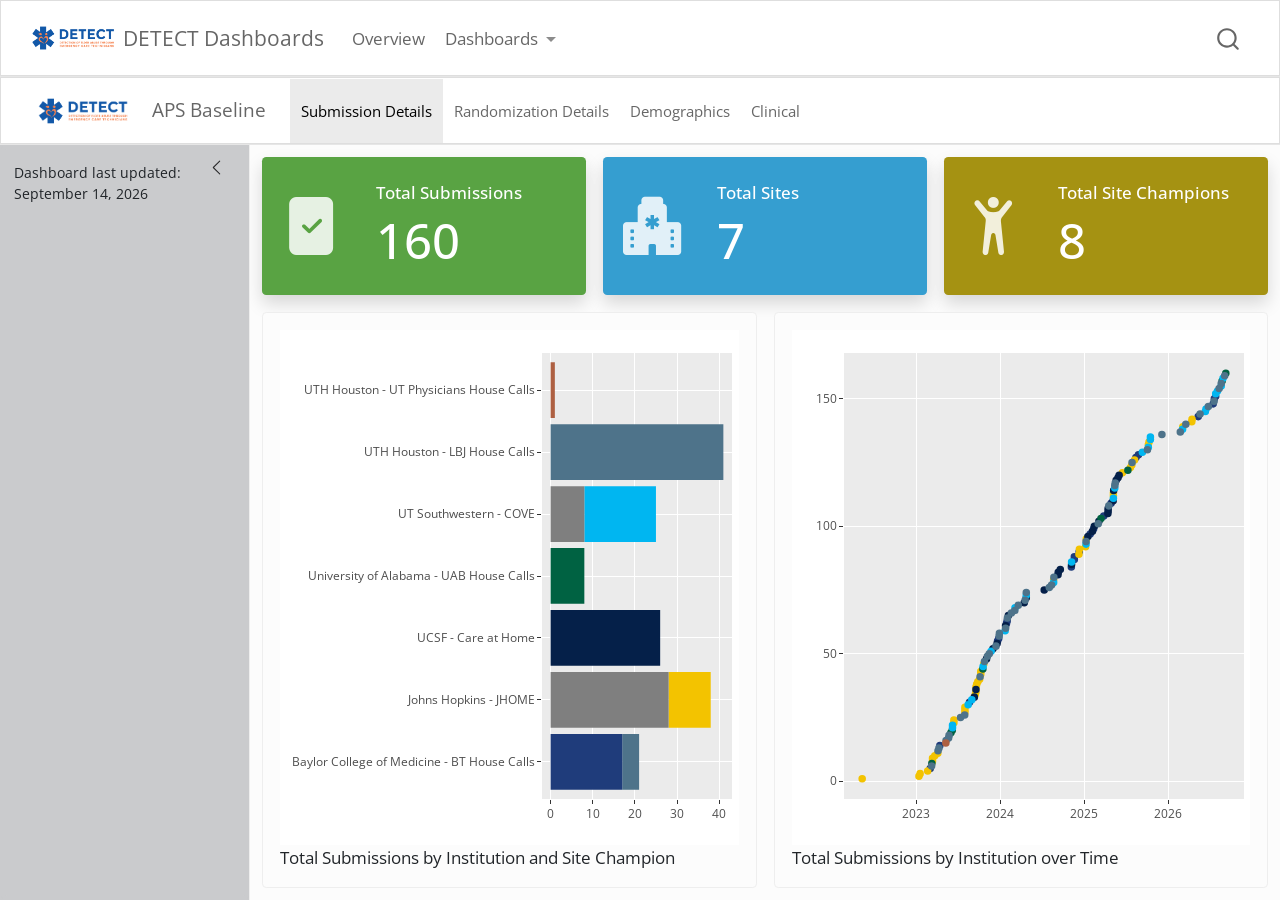
==== commit a22a4c3d: "Built site for gh-pages" ====
--- a/sections/aps_baseline_dashboard.html
+++ b/sections/aps_baseline_dashboard.html
@@ -7,7 +7,7 @@
 <meta name="viewport" content="width=device-width, initial-scale=1.0, user-scalable=yes">
 
 <meta name="author" content="">
-<meta name="dcterms.date" content="2026-09-08">
+<meta name="dcterms.date" content="2026-09-14">
 
 <title>APS Baseline – DETECT Dashboards</title>
 <style>
@@ -193,7 +193,7 @@
 Total Submissions
 </p>
 <p class="value-box-value">
-158
+160
 </p>
 </div>
 </div>
@@ -237,8 +237,8 @@
 <div class="card cell html-fill-item html-fill-container bslib-card" data-bslib-card-init="" data-require-bs-caller="card()" data-full-screen="false">
 <div class="card-body html-fill-item html-fill-container">
 <div class="cell-output-display html-fill-item html-fill-container">
-<div class="plotly html-widget html-fill-item html-fill-container" id="htmlwidget-ce80b4c3c2be4b6ccd46" style="width:100%;height:406px;"></div>
-<script type="application/json" data-for="htmlwidget-ce80b4c3c2be4b6ccd46">{"x":{"data":[{"orientation":"v","width":17,"base":4.5499999999999998,"x":[16.5],"y":[0.90000000000000036],"text":"total_subs: 17<br />site_champ_label: Debbie Freeland, MD","type":"bar","textposition":"none","marker":{"autocolorscale":false,"color":"rgba(0,182,241,1)","line":{"width":1.8897637795275593,"color":"transparent"}},"name":"Debbie Freeland, MD","legendgroup":"Debbie Freeland, MD","showlegend":true,"xaxis":"x","yaxis":"y","hoverinfo":"text","frame":null},{"orientation":"v","width":1,"base":6.5499999999999998,"x":[0.5],"y":[0.90000000000000036],"text":"total_subs:  1<br />site_champ_label: Faith Atai, MD","type":"bar","textposition":"none","marker":{"autocolorscale":false,"color":"rgba(174,96,66,1)","line":{"width":1.8897637795275593,"color":"transparent"}},"name":"Faith Atai, MD","legendgroup":"Faith Atai, MD","showlegend":true,"xaxis":"x","yaxis":"y","hoverinfo":"text","frame":null},{"orientation":"v","width":[40,4],"base":[5.5499999999999998,0.55000000000000004],"x":[20,19],"y":[0.90000000000000036,0.89999999999999991],"text":["total_subs: 40<br />site_champ_label: Julia Hiner, MD","total_subs:  4<br />site_champ_label: Julia Hiner, MD"],"type":"bar","textposition":"none","marker":{"autocolorscale":false,"color":"rgba(78,115,138,1)","line":{"width":1.8897637795275593,"color":"transparent"}},"name":"Julia Hiner, MD","legendgroup":"Julia Hiner, MD","showlegend":true,"xaxis":"x","yaxis":"y","hoverinfo":"text","frame":null},{"orientation":"v","width":17,"base":0.55000000000000004,"x":[8.5],"y":[0.89999999999999991],"text":"total_subs: 17<br />site_champ_label: Kristina Little, MD","type":"bar","textposition":"none","marker":{"autocolorscale":false,"color":"rgba(31,60,123,1)","line":{"width":1.8897637795275593,"color":"transparent"}},"name":"Kristina Little, MD","legendgroup":"Kristina Little, MD","showlegend":true,"xaxis":"x","yaxis":"y","hoverinfo":"text","frame":null},{"orientation":"v","width":26,"base":2.5499999999999998,"x":[13],"y":[0.90000000000000036],"text":"total_subs: 26<br />site_champ_label: Maria Yefimova, Phd, MS","type":"bar","textposition":"none","marker":{"autocolorscale":false,"color":"rgba(5,32,73,1)","line":{"width":1.8897637795275593,"color":"transparent"}},"name":"Maria Yefimova, Phd, MS","legendgroup":"Maria Yefimova, Phd, MS","showlegend":true,"xaxis":"x","yaxis":"y","hoverinfo":"text","frame":null},{"orientation":"v","width":7,"base":3.5499999999999998,"x":[3.5],"y":[0.90000000000000036],"text":"total_subs:  7<br />site_champ_label: Marianthe Grammas, MD","type":"bar","textposition":"none","marker":{"autocolorscale":false,"color":"rgba(0,98,66,1)","line":{"width":1.8897637795275593,"color":"transparent"}},"name":"Marianthe Grammas, MD","legendgroup":"Marianthe Grammas, MD","showlegend":true,"xaxis":"x","yaxis":"y","hoverinfo":"text","frame":null},{"orientation":"v","width":10,"base":1.55,"x":[33],"y":[0.90000000000000013],"text":"total_subs: 10<br />site_champ_label: Thomas Cudjoe, MD, MPH","type":"bar","textposition":"none","marker":{"autocolorscale":false,"color":"rgba(243,195,0,1)","line":{"width":1.8897637795275593,"color":"transparent"}},"name":"Thomas Cudjoe, MD, MPH","legendgroup":"Thomas Cudjoe, MD, MPH","showlegend":true,"xaxis":"x","yaxis":"y","hoverinfo":"text","frame":null},{"orientation":"v","width":[28,8],"base":[1.55,4.5499999999999998],"x":[14,4],"y":[0.90000000000000013,0.90000000000000036],"text":["total_subs: 28<br />site_champ_label: NA","total_subs:  8<br />site_champ_label: NA"],"type":"bar","textposition":"none","marker":{"autocolorscale":false,"color":"rgba(127,127,127,1)","line":{"width":1.8897637795275593,"color":"transparent"}},"name":"NA","legendgroup":"NA","showlegend":true,"xaxis":"x","yaxis":"y","hoverinfo":"text","frame":null}],"layout":{"margin":{"t":23.305936073059364,"r":7.3059360730593621,"b":22.648401826484022,"l":262.28310502283114},"plot_bgcolor":"rgba(235,235,235,1)","paper_bgcolor":"rgba(255,255,255,1)","font":{"color":"rgba(0,0,0,1)","family":"","size":14.611872146118724},"xaxis":{"domain":[0,1],"automargin":true,"type":"linear","autorange":false,"range":[-2,42],"tickmode":"array","ticktext":["0","10","20","30","40"],"tickvals":[0,10,20,30,40],"categoryorder":"array","categoryarray":["0","10","20","30","40"],"nticks":null,"ticks":"outside","tickcolor":"rgba(51,51,51,1)","ticklen":3.6529680365296811,"tickwidth":0.66417600664176002,"showticklabels":true,"tickfont":{"color":"rgba(77,77,77,1)","family":"","size":11.68949771689498},"tickangle":-0,"showline":false,"linecolor":null,"linewidth":0,"showgrid":true,"gridcolor":"rgba(255,255,255,1)","gridwidth":0.66417600664176002,"zeroline":false,"anchor":"y","title":{"text":"","font":{"color":null,"family":null,"size":0}},"hoverformat":".2f"},"yaxis":{"domain":[0,1],"automargin":true,"type":"linear","autorange":false,"range":[0.40000000000000002,7.5999999999999996],"tickmode":"array","ticktext":["Baylor College of Medicine - BT House Calls","Johns Hopkins - JHOME","UCSF - Care at Home","University of Alabama - UAB House Calls","UT Southwestern - COVE","UTH Houston - LBJ House Calls","UTH Houston - UT Physicians House Calls"],"tickvals":[1,2,3,4.0000000000000009,5,6,7],"categoryorder":"array","categoryarray":["Baylor College of Medicine - BT House Calls","Johns Hopkins - JHOME","UCSF - Care at Home","University of Alabama - UAB House Calls","UT Southwestern - COVE","UTH Houston - LBJ House Calls","UTH Houston - UT Physicians House Calls"],"nticks":null,"ticks":"outside","tickcolor":"rgba(51,51,51,1)","ticklen":3.6529680365296811,"tickwidth":0.66417600664176002,"showticklabels":true,"tickfont":{"color":"rgba(77,77,77,1)","family":"","size":11.68949771689498},"tickangle":-0,"showline":false,"linecolor":null,"linewidth":0,"showgrid":true,"gridcolor":"rgba(255,255,255,1)","gridwidth":0.66417600664176002,"zeroline":false,"anchor":"x","title":{"text":"","font":{"color":null,"family":null,"size":0}},"hoverformat":".2f"},"shapes":[],"showlegend":false,"legend":{"bgcolor":"rgba(255,255,255,1)","bordercolor":"transparent","borderwidth":1.8897637795275593,"font":{"color":"rgba(0,0,0,1)","family":"","size":11.68949771689498}},"hovermode":"closest","barmode":"relative"},"config":{"doubleClick":"reset","modeBarButtonsToAdd":["hoverclosest","hovercompare"],"showSendToCloud":false},"source":"A","attrs":{"91af3082d0bc":{"x":{},"y":{},"fill":{},"type":"bar"}},"cur_data":"91af3082d0bc","visdat":{"91af3082d0bc":["function (y) ","x"]},"highlight":{"on":"plotly_click","persistent":false,"dynamic":false,"selectize":false,"opacityDim":0.20000000000000001,"selected":{"opacity":1},"debounce":0},"shinyEvents":["plotly_hover","plotly_click","plotly_selected","plotly_relayout","plotly_brushed","plotly_brushing","plotly_clickannotation","plotly_doubleclick","plotly_deselect","plotly_afterplot","plotly_sunburstclick"],"base_url":"https://plot.ly"},"evals":[],"jsHooks":[]}</script>
+<div class="plotly html-widget html-fill-item html-fill-container" id="htmlwidget-092aeee3e83e553e0eff" style="width:100%;height:406px;"></div>
+<script type="application/json" data-for="htmlwidget-092aeee3e83e553e0eff">{"x":{"data":[{"orientation":"v","width":17,"base":4.5499999999999998,"x":[16.5],"y":[0.90000000000000036],"text":"total_subs: 17<br />site_champ_label: Debbie Freeland, MD","type":"bar","textposition":"none","marker":{"autocolorscale":false,"color":"rgba(0,182,241,1)","line":{"width":1.8897637795275593,"color":"transparent"}},"name":"Debbie Freeland, MD","legendgroup":"Debbie Freeland, MD","showlegend":true,"xaxis":"x","yaxis":"y","hoverinfo":"text","frame":null},{"orientation":"v","width":1,"base":6.5499999999999998,"x":[0.5],"y":[0.90000000000000036],"text":"total_subs:  1<br />site_champ_label: Faith Atai, MD","type":"bar","textposition":"none","marker":{"autocolorscale":false,"color":"rgba(174,96,66,1)","line":{"width":1.8897637795275593,"color":"transparent"}},"name":"Faith Atai, MD","legendgroup":"Faith Atai, MD","showlegend":true,"xaxis":"x","yaxis":"y","hoverinfo":"text","frame":null},{"orientation":"v","width":[41,4],"base":[5.5499999999999998,0.55000000000000004],"x":[20.5,19],"y":[0.90000000000000036,0.89999999999999991],"text":["total_subs: 41<br />site_champ_label: Julia Hiner, MD","total_subs:  4<br />site_champ_label: Julia Hiner, MD"],"type":"bar","textposition":"none","marker":{"autocolorscale":false,"color":"rgba(78,115,138,1)","line":{"width":1.8897637795275593,"color":"transparent"}},"name":"Julia Hiner, MD","legendgroup":"Julia Hiner, MD","showlegend":true,"xaxis":"x","yaxis":"y","hoverinfo":"text","frame":null},{"orientation":"v","width":17,"base":0.55000000000000004,"x":[8.5],"y":[0.89999999999999991],"text":"total_subs: 17<br />site_champ_label: Kristina Little, MD","type":"bar","textposition":"none","marker":{"autocolorscale":false,"color":"rgba(31,60,123,1)","line":{"width":1.8897637795275593,"color":"transparent"}},"name":"Kristina Little, MD","legendgroup":"Kristina Little, MD","showlegend":true,"xaxis":"x","yaxis":"y","hoverinfo":"text","frame":null},{"orientation":"v","width":26,"base":2.5499999999999998,"x":[13],"y":[0.90000000000000036],"text":"total_subs: 26<br />site_champ_label: Maria Yefimova, Phd, MS","type":"bar","textposition":"none","marker":{"autocolorscale":false,"color":"rgba(5,32,73,1)","line":{"width":1.8897637795275593,"color":"transparent"}},"name":"Maria Yefimova, Phd, MS","legendgroup":"Maria Yefimova, Phd, MS","showlegend":true,"xaxis":"x","yaxis":"y","hoverinfo":"text","frame":null},{"orientation":"v","width":8,"base":3.5499999999999998,"x":[4],"y":[0.90000000000000036],"text":"total_subs:  8<br />site_champ_label: Marianthe Grammas, MD","type":"bar","textposition":"none","marker":{"autocolorscale":false,"color":"rgba(0,98,66,1)","line":{"width":1.8897637795275593,"color":"transparent"}},"name":"Marianthe Grammas, MD","legendgroup":"Marianthe Grammas, MD","showlegend":true,"xaxis":"x","yaxis":"y","hoverinfo":"text","frame":null},{"orientation":"v","width":10,"base":1.55,"x":[33],"y":[0.90000000000000013],"text":"total_subs: 10<br />site_champ_label: Thomas Cudjoe, MD, MPH","type":"bar","textposition":"none","marker":{"autocolorscale":false,"color":"rgba(243,195,0,1)","line":{"width":1.8897637795275593,"color":"transparent"}},"name":"Thomas Cudjoe, MD, MPH","legendgroup":"Thomas Cudjoe, MD, MPH","showlegend":true,"xaxis":"x","yaxis":"y","hoverinfo":"text","frame":null},{"orientation":"v","width":[28,8],"base":[1.55,4.5499999999999998],"x":[14,4],"y":[0.90000000000000013,0.90000000000000036],"text":["total_subs: 28<br />site_champ_label: NA","total_subs:  8<br />site_champ_label: NA"],"type":"bar","textposition":"none","marker":{"autocolorscale":false,"color":"rgba(127,127,127,1)","line":{"width":1.8897637795275593,"color":"transparent"}},"name":"NA","legendgroup":"NA","showlegend":true,"xaxis":"x","yaxis":"y","hoverinfo":"text","frame":null}],"layout":{"margin":{"t":23.305936073059364,"r":7.3059360730593621,"b":22.648401826484022,"l":262.28310502283114},"plot_bgcolor":"rgba(235,235,235,1)","paper_bgcolor":"rgba(255,255,255,1)","font":{"color":"rgba(0,0,0,1)","family":"","size":14.611872146118724},"xaxis":{"domain":[0,1],"automargin":true,"type":"linear","autorange":false,"range":[-2.0500000000000003,43.049999999999997],"tickmode":"array","ticktext":["0","10","20","30","40"],"tickvals":[0,9.9999999999999982,20,29.999999999999996,40],"categoryorder":"array","categoryarray":["0","10","20","30","40"],"nticks":null,"ticks":"outside","tickcolor":"rgba(51,51,51,1)","ticklen":3.6529680365296811,"tickwidth":0.66417600664176002,"showticklabels":true,"tickfont":{"color":"rgba(77,77,77,1)","family":"","size":11.68949771689498},"tickangle":-0,"showline":false,"linecolor":null,"linewidth":0,"showgrid":true,"gridcolor":"rgba(255,255,255,1)","gridwidth":0.66417600664176002,"zeroline":false,"anchor":"y","title":{"text":"","font":{"color":null,"family":null,"size":0}},"hoverformat":".2f"},"yaxis":{"domain":[0,1],"automargin":true,"type":"linear","autorange":false,"range":[0.40000000000000002,7.5999999999999996],"tickmode":"array","ticktext":["Baylor College of Medicine - BT House Calls","Johns Hopkins - JHOME","UCSF - Care at Home","University of Alabama - UAB House Calls","UT Southwestern - COVE","UTH Houston - LBJ House Calls","UTH Houston - UT Physicians House Calls"],"tickvals":[1,2,3,4.0000000000000009,5,6,7],"categoryorder":"array","categoryarray":["Baylor College of Medicine - BT House Calls","Johns Hopkins - JHOME","UCSF - Care at Home","University of Alabama - UAB House Calls","UT Southwestern - COVE","UTH Houston - LBJ House Calls","UTH Houston - UT Physicians House Calls"],"nticks":null,"ticks":"outside","tickcolor":"rgba(51,51,51,1)","ticklen":3.6529680365296811,"tickwidth":0.66417600664176002,"showticklabels":true,"tickfont":{"color":"rgba(77,77,77,1)","family":"","size":11.68949771689498},"tickangle":-0,"showline":false,"linecolor":null,"linewidth":0,"showgrid":true,"gridcolor":"rgba(255,255,255,1)","gridwidth":0.66417600664176002,"zeroline":false,"anchor":"x","title":{"text":"","font":{"color":null,"family":null,"size":0}},"hoverformat":".2f"},"shapes":[],"showlegend":false,"legend":{"bgcolor":"rgba(255,255,255,1)","bordercolor":"transparent","borderwidth":1.8897637795275593,"font":{"color":"rgba(0,0,0,1)","family":"","size":11.68949771689498}},"hovermode":"closest","barmode":"relative"},"config":{"doubleClick":"reset","modeBarButtonsToAdd":["hoverclosest","hovercompare"],"showSendToCloud":false},"source":"A","attrs":{"1290fbb3cfca":{"x":{},"y":{},"fill":{},"type":"bar"}},"cur_data":"1290fbb3cfca","visdat":{"1290fbb3cfca":["function (y) ","x"]},"highlight":{"on":"plotly_click","persistent":false,"dynamic":false,"selectize":false,"opacityDim":0.20000000000000001,"selected":{"opacity":1},"debounce":0},"shinyEvents":["plotly_hover","plotly_click","plotly_selected","plotly_relayout","plotly_brushed","plotly_brushing","plotly_clickannotation","plotly_doubleclick","plotly_deselect","plotly_afterplot","plotly_sunburstclick"],"base_url":"https://plot.ly"},"evals":[],"jsHooks":[]}</script>
 <p>Total Submissions by Institution and Site Champion</p>
 </div>
 </div>
@@ -250,8 +250,8 @@
 </bslib-tooltip><script data-bslib-card-init="">bslib.Card.initializeAllCards();</script></div><div class="card cell html-fill-item html-fill-container bslib-card" data-bslib-card-init="" data-require-bs-caller="card()" data-full-screen="false">
 <div class="card-body html-fill-item html-fill-container">
 <div class="cell-output-display html-fill-item html-fill-container">
-<div class="plotly html-widget html-fill-item html-fill-container" id="htmlwidget-1c02ac718bbe7f5cac22" style="width:100%;height:406px;"></div>
-<script type="application/json" data-for="htmlwidget-1c02ac718bbe7f5cac22">{"x":{"data":[{"x":[19419,19461,19590,19712,19717,19751,19754,20033,20046,20046,20067,20115,20130,20174,20206,20314,20325,20585,20650,20655,20661],"y":[5,14,31,55,56,62,63,84,87,88,90,97,99,104,109,127,128,143,148,150,151],"text":["date: 2023-03-03<br />cum_submissions:   5<br />institution_label: Baylor College of Medicine - BT House Calls","date: 2023-04-14<br />cum_submissions:  14<br />institution_label: Baylor College of Medicine - BT House Calls","date: 2023-08-21<br />cum_submissions:  31<br />institution_label: Baylor College of Medicine - BT House Calls","date: 2023-12-21<br />cum_submissions:  55<br />institution_label: Baylor College of Medicine - BT House Calls","date: 2023-12-26<br />cum_submissions:  56<br />institution_label: Baylor College of Medicine - BT House Calls","date: 2024-01-29<br />cum_submissions:  62<br />institution_label: Baylor College of Medicine - BT House Calls","date: 2024-02-01<br />cum_submissions:  63<br />institution_label: Baylor College of Medicine - BT House Calls","date: 2024-11-06<br />cum_submissions:  84<br />institution_label: Baylor College of Medicine - BT House Calls","date: 2024-11-19<br />cum_submissions:  87<br />institution_label: Baylor College of Medicine - BT House Calls","date: 2024-11-19<br />cum_submissions:  88<br />institution_label: Baylor College of Medicine - BT House Calls","date: 2024-12-10<br />cum_submissions:  90<br />institution_label: Baylor College of Medicine - BT House Calls","date: 2025-01-27<br />cum_submissions:  97<br />institution_label: Baylor College of Medicine - BT House Calls","date: 2025-02-11<br />cum_submissions:  99<br />institution_label: Baylor College of Medicine - BT House Calls","date: 2025-03-27<br />cum_submissions: 104<br />institution_label: Baylor College of Medicine - BT House Calls","date: 2025-04-28<br />cum_submissions: 109<br />institution_label: Baylor College of Medicine - BT House Calls","date: 2025-08-14<br />cum_submissions: 127<br />institution_label: Baylor College of Medicine - BT House Calls","date: 2025-08-25<br />cum_submissions: 128<br />institution_label: Baylor College of Medicine - BT House Calls","date: 2026-05-12<br />cum_submissions: 143<br />institution_label: Baylor College of Medicine - BT House Calls","date: 2026-07-16<br />cum_submissions: 148<br />institution_label: Baylor College of Medicine - BT House Calls","date: 2026-07-21<br />cum_submissions: 150<br />institution_label: Baylor College of Medicine - BT House Calls","date: 2026-07-27<br />cum_submissions: 151<br />institution_label: Baylor College of Medicine - BT House Calls"],"type":"scatter","mode":"markers","marker":{"autocolorscale":false,"color":"rgba(31,60,123,1)","opacity":1,"size":5.6692913385826778,"symbol":"circle","line":{"width":1.8897637795275593,"color":"rgba(31,60,123,1)"}},"hoveron":"points","name":"Baylor College of Medicine - BT House Calls","legendgroup":"Baylor College of Medicine - BT House Calls","showlegend":true,"xaxis":"x","yaxis":"y","hoverinfo":"text","frame":null},{"x":[19123,19370,19375,19408,19429,19429,19439,19452,19522,19522,19570,19570,19570,19615,19618,19618,19621,19626,19634,19639,19639,19652,19956,20066,20068,20095,20098,20216,20216,20255,20290,20296,20308,20368,20371,20518,20557,20558],"y":[1,2,3,4,8,9,10,11,23,24,27,28,29,34,35,37,38,39,40,42,43,46,79,89,91,92,95,112,113,121,123,124,126,132,133,139,141,142],"text":["date: 2022-05-11<br />cum_submissions:   1<br />institution_label: Johns Hopkins - JHOME","date: 2023-01-13<br />cum_submissions:   2<br />institution_label: Johns Hopkins - JHOME","date: 2023-01-18<br />cum_submissions:   3<br />institution_label: Johns Hopkins - JHOME","date: 2023-02-20<br />cum_submissions:   4<br />institution_label: Johns Hopkins - JHOME","date: 2023-03-13<br />cum_submissions:   8<br />institution_label: Johns Hopkins - JHOME","date: 2023-03-13<br />cum_submissions:   9<br />institution_label: Johns Hopkins - JHOME","date: 2023-03-23<br />cum_submissions:  10<br />institution_label: Johns Hopkins - JHOME","date: 2023-04-05<br />cum_submissions:  11<br />institution_label: Johns Hopkins - JHOME","date: 2023-06-14<br />cum_submissions:  23<br />institution_label: Johns Hopkins - JHOME","date: 2023-06-14<br />cum_submissions:  24<br />institution_label: Johns Hopkins - JHOME","date: 2023-08-01<br />cum_submissions:  27<br />institution_label: Johns Hopkins - JHOME","date: 2023-08-01<br />cum_submissions:  28<br />institution_label: Johns Hopkins - JHOME","date: 2023-08-01<br />cum_submissions:  29<br />institution_label: Johns Hopkins - JHOME","date: 2023-09-15<br />cum_submissions:  34<br />institution_label: Johns Hopkins - JHOME","date: 2023-09-18<br />cum_submissions:  35<br />institution_label: Johns Hopkins - JHOME","date: 2023-09-18<br />cum_submissions:  37<br />institution_label: Johns Hopkins - JHOME","date: 2023-09-21<br />cum_submissions:  38<br />institution_label: Johns Hopkins - JHOME","date: 2023-09-26<br />cum_submissions:  39<br />institution_label: Johns Hopkins - JHOME","date: 2023-10-04<br />cum_submissions:  40<br />institution_label: Johns Hopkins - JHOME","date: 2023-10-09<br />cum_submissions:  42<br />institution_label: Johns Hopkins - JHOME","date: 2023-10-09<br />cum_submissions:  43<br />institution_label: Johns Hopkins - JHOME","date: 2023-10-22<br />cum_submissions:  46<br />institution_label: Johns Hopkins - JHOME","date: 2024-08-21<br />cum_submissions:  79<br />institution_label: Johns Hopkins - JHOME","date: 2024-12-09<br />cum_submissions:  89<br />institution_label: Johns Hopkins - JHOME","date: 2024-12-11<br />cum_submissions:  91<br />institution_label: Johns Hopkins - JHOME","date: 2025-01-07<br />cum_submissions:  92<br />institution_label: Johns Hopkins - JHOME","date: 2025-01-10<br />cum_submissions:  95<br />institution_label: Johns Hopkins - JHOME","date: 2025-05-08<br />cum_submissions: 112<br />institution_label: Johns Hopkins - JHOME","date: 2025-05-08<br />cum_submissions: 113<br />institution_label: Johns Hopkins - JHOME","date: 2025-06-16<br />cum_submissions: 121<br />institution_label: Johns Hopkins - JHOME","date: 2025-07-21<br />cum_submissions: 123<br />institution_label: Johns Hopkins - JHOME","date: 2025-07-27<br />cum_submissions: 124<br />institution_label: Johns Hopkins - JHOME","date: 2025-08-08<br />cum_submissions: 126<br />institution_label: Johns Hopkins - JHOME","date: 2025-10-07<br />cum_submissions: 132<br />institution_label: Johns Hopkins - JHOME","date: 2025-10-10<br />cum_submissions: 133<br />institution_label: Johns Hopkins - JHOME","date: 2026-03-06<br />cum_submissions: 139<br />institution_label: Johns Hopkins - JHOME","date: 2026-04-14<br />cum_submissions: 141<br />institution_label: Johns Hopkins - JHOME","date: 2026-04-15<br />cum_submissions: 142<br />institution_label: Johns Hopkins - JHOME"],"type":"scatter","mode":"markers","marker":{"autocolorscale":false,"color":"rgba(243,195,0,1)","opacity":1,"size":5.6692913385826778,"symbol":"circle","line":{"width":1.8897637795275593,"color":"rgba(243,195,0,1)"}},"hoveron":"points","name":"Johns Hopkins - JHOME","legendgroup":"Johns Hopkins - JHOME","showlegend":true,"xaxis":"x","yaxis":"y","hoverinfo":"text","frame":null},{"x":[19611,19618,19664,19692,19710,19747,19759,19828,19837,19915,19975,19976,19985,20034,20105,20125,20133,20153,20192,20193,20193,20215,20217,20228,20236,20241],"y":[33,36,48,52,54,61,65,70,72,75,81,82,83,85,96,98,100,102,105,106,107,110,114,118,119,120],"text":["date: 2023-09-11<br />cum_submissions:  33<br />institution_label: UCSF - Care at Home","date: 2023-09-18<br />cum_submissions:  36<br />institution_label: UCSF - Care at Home","date: 2023-11-03<br />cum_submissions:  48<br />institution_label: UCSF - Care at Home","date: 2023-12-01<br />cum_submissions:  52<br />institution_label: UCSF - Care at Home","date: 2023-12-19<br />cum_submissions:  54<br />institution_label: UCSF - Care at Home","date: 2024-01-25<br />cum_submissions:  61<br />institution_label: UCSF - Care at Home","date: 2024-02-06<br />cum_submissions:  65<br />institution_label: UCSF - Care at Home","date: 2024-04-15<br />cum_submissions:  70<br />institution_label: UCSF - Care at Home","date: 2024-04-24<br />cum_submissions:  72<br />institution_label: UCSF - Care at Home","date: 2024-07-11<br />cum_submissions:  75<br />institution_label: UCSF - Care at Home","date: 2024-09-09<br />cum_submissions:  81<br />institution_label: UCSF - Care at Home","date: 2024-09-10<br />cum_submissions:  82<br />institution_label: UCSF - Care at Home","date: 2024-09-19<br />cum_submissions:  83<br />institution_label: UCSF - Care at Home","date: 2024-11-07<br />cum_submissions:  85<br />institution_label: UCSF - Care at Home","date: 2025-01-17<br />cum_submissions:  96<br />institution_label: UCSF - Care at Home","date: 2025-02-06<br />cum_submissions:  98<br />institution_label: UCSF - Care at Home","date: 2025-02-14<br />cum_submissions: 100<br />institution_label: UCSF - Care at Home","date: 2025-03-06<br />cum_submissions: 102<br />institution_label: UCSF - Care at Home","date: 2025-04-14<br />cum_submissions: 105<br />institution_label: UCSF - Care at Home","date: 2025-04-15<br />cum_submissions: 106<br />institution_label: UCSF - Care at Home","date: 2025-04-15<br />cum_submissions: 107<br />institution_label: UCSF - Care at Home","date: 2025-05-07<br />cum_submissions: 110<br />institution_label: UCSF - Care at Home","date: 2025-05-09<br />cum_submissions: 114<br />institution_label: UCSF - Care at Home","date: 2025-05-20<br />cum_submissions: 118<br />institution_label: UCSF - Care at Home","date: 2025-05-28<br />cum_submissions: 119<br />institution_label: UCSF - Care at Home","date: 2025-06-02<br />cum_submissions: 120<br />institution_label: UCSF - Care at Home"],"type":"scatter","mode":"markers","marker":{"autocolorscale":false,"color":"rgba(5,32,73,1)","opacity":1,"size":5.6692913385826778,"symbol":"circle","line":{"width":1.8897637795275593,"color":"rgba(5,32,73,1)"}},"hoveron":"points","name":"UCSF - Care at Home","legendgroup":"UCSF - Care at Home","showlegend":true,"xaxis":"x","yaxis":"y","hoverinfo":"text","frame":null},{"x":[19426,19509,19515,19648,20162,20279,20689],"y":[7,19,20,44,103,122,157],"text":["date: 2023-03-10<br />cum_submissions:   7<br />institution_label: University of Alabama - UAB House Calls","date: 2023-06-01<br />cum_submissions:  19<br />institution_label: University of Alabama - UAB House Calls","date: 2023-06-07<br />cum_submissions:  20<br />institution_label: University of Alabama - UAB House Calls","date: 2023-10-18<br />cum_submissions:  44<br />institution_label: University of Alabama - UAB House Calls","date: 2025-03-15<br />cum_submissions: 103<br />institution_label: University of Alabama - UAB House Calls","date: 2025-07-10<br />cum_submissions: 122<br />institution_label: University of Alabama - UAB House Calls","date: 2026-08-24<br />cum_submissions: 157<br />institution_label: University of Alabama - UAB House Calls"],"type":"scatter","mode":"markers","marker":{"autocolorscale":false,"color":"rgba(0,98,66,1)","opacity":1,"size":5.6692913385826778,"symbol":"circle","line":{"width":1.8897637795275593,"color":"rgba(0,98,66,1)"}},"hoveron":"points","name":"University of Alabama - UAB House Calls","legendgroup":"University of Alabama - UAB House Calls","showlegend":true,"xaxis":"x","yaxis":"y","hoverinfo":"text","frame":null},{"x":[19516,19516,19584,19600,19649,19684,19745,19788,19837,19956,20034,20097,20216,20222,20342,20368,20377,20377,20517,20616,20619,20661,20669,20685,20693],"y":[21,22,30,32,45,51,59,68,73,78,86,93,111,115,129,131,134,135,138,145,146,152,153,155,158],"text":["date: 2023-06-08<br />cum_submissions:  21<br />institution_label: UT Southwestern - COVE","date: 2023-06-08<br />cum_submissions:  22<br />institution_label: UT Southwestern - COVE","date: 2023-08-15<br />cum_submissions:  30<br />institution_label: UT Southwestern - COVE","date: 2023-08-31<br />cum_submissions:  32<br />institution_label: UT Southwestern - COVE","date: 2023-10-19<br />cum_submissions:  45<br />institution_label: UT Southwestern - COVE","date: 2023-11-23<br />cum_submissions:  51<br />institution_label: UT Southwestern - COVE","date: 2024-01-23<br />cum_submissions:  59<br />institution_label: UT Southwestern - COVE","date: 2024-03-06<br />cum_submissions:  68<br />institution_label: UT Southwestern - COVE","date: 2024-04-24<br />cum_submissions:  73<br />institution_label: UT Southwestern - COVE","date: 2024-08-21<br />cum_submissions:  78<br />institution_label: UT Southwestern - COVE","date: 2024-11-07<br />cum_submissions:  86<br />institution_label: UT Southwestern - COVE","date: 2025-01-09<br />cum_submissions:  93<br />institution_label: UT Southwestern - COVE","date: 2025-05-08<br />cum_submissions: 111<br />institution_label: UT Southwestern - COVE","date: 2025-05-14<br />cum_submissions: 115<br />institution_label: UT Southwestern - COVE","date: 2025-09-11<br />cum_submissions: 129<br />institution_label: UT Southwestern - COVE","date: 2025-10-07<br />cum_submissions: 131<br />institution_label: UT Southwestern - COVE","date: 2025-10-16<br />cum_submissions: 134<br />institution_label: UT Southwestern - COVE","date: 2025-10-16<br />cum_submissions: 135<br />institution_label: UT Southwestern - COVE","date: 2026-03-05<br />cum_submissions: 138<br />institution_label: UT Southwestern - COVE","date: 2026-06-12<br />cum_submissions: 145<br />institution_label: UT Southwestern - COVE","date: 2026-06-15<br />cum_submissions: 146<br />institution_label: UT Southwestern - COVE","date: 2026-07-27<br />cum_submissions: 152<br />institution_label: UT Southwestern - COVE","date: 2026-08-04<br />cum_submissions: 153<br />institution_label: UT Southwestern - COVE","date: 2026-08-20<br />cum_submissions: 155<br />institution_label: UT Southwestern - COVE","date: 2026-08-28<br />cum_submissions: 158<br />institution_label: UT Southwestern - COVE"],"type":"scatter","mode":"markers","marker":{"autocolorscale":false,"color":"rgba(0,182,241,1)","opacity":1,"size":5.6692913385826778,"symbol":"circle","line":{"width":1.8897637795275593,"color":"rgba(0,182,241,1)"}},"hoveron":"points","name":"UT Southwestern - COVE","legendgroup":"UT Southwestern - COVE","showlegend":true,"xaxis":"x","yaxis":"y","hoverinfo":"text","frame":null},{"x":[19425,19453,19457,19488,19499,19501,19551,19569,19636,19655,19668,19676,19705,19719,19720,19747,19755,19772,19787,19802,19832,19837,19937,19947,19957,20097,20150,20196,20222,20224,20297,20364,20427,20507,20531,20593,20629,20654,20676,20685],"y":[6,12,13,16,17,18,25,26,41,47,49,50,53,57,58,60,64,66,67,69,71,74,76,77,80,94,101,108,116,117,125,130,136,137,140,144,147,149,154,156],"text":["date: 2023-03-09<br />cum_submissions:   6<br />institution_label: UTH Houston - LBJ House Calls","date: 2023-04-06<br />cum_submissions:  12<br />institution_label: UTH Houston - LBJ House Calls","date: 2023-04-10<br />cum_submissions:  13<br />institution_label: UTH Houston - LBJ House Calls","date: 2023-05-11<br />cum_submissions:  16<br />institution_label: UTH Houston - LBJ House Calls","date: 2023-05-22<br />cum_submissions:  17<br />institution_label: UTH Houston - LBJ House Calls","date: 2023-05-24<br />cum_submissions:  18<br />institution_label: UTH Houston - LBJ House Calls","date: 2023-07-13<br />cum_submissions:  25<br />institution_label: UTH Houston - LBJ House Calls","date: 2023-07-31<br />cum_submissions:  26<br />institution_label: UTH Houston - LBJ House Calls","date: 2023-10-06<br />cum_submissions:  41<br />institution_label: UTH Houston - LBJ House Calls","date: 2023-10-25<br />cum_submissions:  47<br />institution_label: UTH Houston - LBJ House Calls","date: 2023-11-07<br />cum_submissions:  49<br />institution_label: UTH Houston - LBJ House Calls","date: 2023-11-15<br />cum_submissions:  50<br />institution_label: UTH Houston - LBJ House Calls","date: 2023-12-14<br />cum_submissions:  53<br />institution_label: UTH Houston - LBJ House Calls","date: 2023-12-28<br />cum_submissions:  57<br />institution_label: UTH Houston - LBJ House Calls","date: 2023-12-29<br />cum_submissions:  58<br />institution_label: UTH Houston - LBJ House Calls","date: 2024-01-25<br />cum_submissions:  60<br />institution_label: UTH Houston - LBJ House Calls","date: 2024-02-02<br />cum_submissions:  64<br />institution_label: UTH Houston - LBJ House Calls","date: 2024-02-19<br />cum_submissions:  66<br />institution_label: UTH Houston - LBJ House Calls","date: 2024-03-05<br />cum_submissions:  67<br />institution_label: UTH Houston - LBJ House Calls","date: 2024-03-20<br />cum_submissions:  69<br />institution_label: UTH Houston - LBJ House Calls","date: 2024-04-19<br />cum_submissions:  71<br />institution_label: UTH Houston - LBJ House Calls","date: 2024-04-24<br />cum_submissions:  74<br />institution_label: UTH Houston - LBJ House Calls","date: 2024-08-02<br />cum_submissions:  76<br />institution_label: UTH Houston - LBJ House Calls","date: 2024-08-12<br />cum_submissions:  77<br />institution_label: UTH Houston - LBJ House Calls","date: 2024-08-22<br />cum_submissions:  80<br />institution_label: UTH Houston - LBJ House Calls","date: 2025-01-09<br />cum_submissions:  94<br />institution_label: UTH Houston - LBJ House Calls","date: 2025-03-03<br />cum_submissions: 101<br />institution_label: UTH Houston - LBJ House Calls","date: 2025-04-18<br />cum_submissions: 108<br />institution_label: UTH Houston - LBJ House Calls","date: 2025-05-14<br />cum_submissions: 116<br />institution_label: UTH Houston - LBJ House Calls","date: 2025-05-16<br />cum_submissions: 117<br />institution_label: UTH Houston - LBJ House Calls","date: 2025-07-28<br />cum_submissions: 125<br />institution_label: UTH Houston - LBJ House Calls","date: 2025-10-03<br />cum_submissions: 130<br />institution_label: UTH Houston - LBJ House Calls","date: 2025-12-05<br />cum_submissions: 136<br />institution_label: UTH Houston - LBJ House Calls","date: 2026-02-23<br />cum_submissions: 137<br />institution_label: UTH Houston - LBJ House Calls","date: 2026-03-19<br />cum_submissions: 140<br />institution_label: UTH Houston - LBJ House Calls","date: 2026-05-20<br />cum_submissions: 144<br />institution_label: UTH Houston - LBJ House Calls","date: 2026-06-25<br />cum_submissions: 147<br />institution_label: UTH Houston - LBJ House Calls","date: 2026-07-20<br />cum_submissions: 149<br />institution_label: UTH Houston - LBJ House Calls","date: 2026-08-11<br />cum_submissions: 154<br />institution_label: UTH Houston - LBJ House Calls","date: 2026-08-20<br />cum_submissions: 156<br />institution_label: UTH Houston - LBJ House Calls"],"type":"scatter","mode":"markers","marker":{"autocolorscale":false,"color":"rgba(78,115,138,1)","opacity":1,"size":5.6692913385826778,"symbol":"circle","line":{"width":1.8897637795275593,"color":"rgba(78,115,138,1)"}},"hoveron":"points","name":"UTH Houston - LBJ House Calls","legendgroup":"UTH Houston - LBJ House Calls","showlegend":true,"xaxis":"x","yaxis":"y","hoverinfo":"text","frame":null},{"x":[19487],"y":[15],"text":"date: 2023-05-10<br />cum_submissions:  15<br />institution_label: UTH Houston - UT Physicians House Calls","type":"scatter","mode":"markers","marker":{"autocolorscale":false,"color":"rgba(174,96,66,1)","opacity":1,"size":5.6692913385826778,"symbol":"circle","line":{"width":1.8897637795275593,"color":"rgba(174,96,66,1)"}},"hoveron":"points","name":"UTH Houston - UT Physicians House Calls","legendgroup":"UTH Houston - UT Physicians House Calls","showlegend":true,"xaxis":"x","yaxis":"y","hoverinfo":"text","frame":null}],"layout":{"margin":{"t":23.305936073059364,"r":7.3059360730593621,"b":22.648401826484022,"l":28.493150684931514},"plot_bgcolor":"rgba(235,235,235,1)","paper_bgcolor":"rgba(255,255,255,1)","font":{"color":"rgba(0,0,0,1)","family":"","size":14.611872146118724},"xaxis":{"domain":[0,1],"automargin":true,"type":"linear","autorange":false,"range":[19044.5,20771.5],"tickmode":"array","ticktext":["2023","2024","2025","2026"],"tickvals":[19358,19723,20089,20454],"categoryorder":"array","categoryarray":["2023","2024","2025","2026"],"nticks":null,"ticks":"outside","tickcolor":"rgba(51,51,51,1)","ticklen":3.6529680365296811,"tickwidth":0.66417600664176002,"showticklabels":true,"tickfont":{"color":"rgba(77,77,77,1)","family":"","size":11.68949771689498},"tickangle":-0,"showline":false,"linecolor":null,"linewidth":0,"showgrid":true,"gridcolor":"rgba(255,255,255,1)","gridwidth":0.66417600664176002,"zeroline":false,"anchor":"y","title":{"text":"","font":{"color":null,"family":null,"size":0}},"hoverformat":".2f"},"yaxis":{"domain":[0,1],"automargin":true,"type":"linear","autorange":false,"range":[-6.8500000000000005,165.84999999999999],"tickmode":"array","ticktext":["0","50","100","150"],"tickvals":[0,50.000000000000007,100.00000000000001,150],"categoryorder":"array","categoryarray":["0","50","100","150"],"nticks":null,"ticks":"outside","tickcolor":"rgba(51,51,51,1)","ticklen":3.6529680365296811,"tickwidth":0.66417600664176002,"showticklabels":true,"tickfont":{"color":"rgba(77,77,77,1)","family":"","size":11.68949771689498},"tickangle":-0,"showline":false,"linecolor":null,"linewidth":0,"showgrid":true,"gridcolor":"rgba(255,255,255,1)","gridwidth":0.66417600664176002,"zeroline":false,"anchor":"x","title":{"text":"","font":{"color":null,"family":null,"size":0}},"hoverformat":".2f"},"shapes":[],"showlegend":false,"legend":{"bgcolor":"rgba(255,255,255,1)","bordercolor":"transparent","borderwidth":1.8897637795275593,"font":{"color":"rgba(0,0,0,1)","family":"","size":11.68949771689498}},"hovermode":"closest","barmode":"relative"},"config":{"doubleClick":"reset","modeBarButtonsToAdd":["hoverclosest","hovercompare"],"showSendToCloud":false},"source":"A","attrs":{"91af2378b9fc":{"x":{},"y":{},"colour":{},"type":"scatter"}},"cur_data":"91af2378b9fc","visdat":{"91af2378b9fc":["function (y) ","x"]},"highlight":{"on":"plotly_click","persistent":false,"dynamic":false,"selectize":false,"opacityDim":0.20000000000000001,"selected":{"opacity":1},"debounce":0},"shinyEvents":["plotly_hover","plotly_click","plotly_selected","plotly_relayout","plotly_brushed","plotly_brushing","plotly_clickannotation","plotly_doubleclick","plotly_deselect","plotly_afterplot","plotly_sunburstclick"],"base_url":"https://plot.ly"},"evals":[],"jsHooks":[]}</script>
+<div class="plotly html-widget html-fill-item html-fill-container" id="htmlwidget-d799bfca6305cfb1d0ba" style="width:100%;height:406px;"></div>
+<script type="application/json" data-for="htmlwidget-d799bfca6305cfb1d0ba">{"x":{"data":[{"x":[19419,19461,19590,19712,19717,19751,19754,20033,20046,20046,20067,20115,20130,20174,20206,20314,20325,20585,20650,20655,20661],"y":[5,14,31,55,56,62,63,84,87,88,90,97,99,104,109,127,128,143,148,150,151],"text":["date: 2023-03-03<br />cum_submissions:   5<br />institution_label: Baylor College of Medicine - BT House Calls","date: 2023-04-14<br />cum_submissions:  14<br />institution_label: Baylor College of Medicine - BT House Calls","date: 2023-08-21<br />cum_submissions:  31<br />institution_label: Baylor College of Medicine - BT House Calls","date: 2023-12-21<br />cum_submissions:  55<br />institution_label: Baylor College of Medicine - BT House Calls","date: 2023-12-26<br />cum_submissions:  56<br />institution_label: Baylor College of Medicine - BT House Calls","date: 2024-01-29<br />cum_submissions:  62<br />institution_label: Baylor College of Medicine - BT House Calls","date: 2024-02-01<br />cum_submissions:  63<br />institution_label: Baylor College of Medicine - BT House Calls","date: 2024-11-06<br />cum_submissions:  84<br />institution_label: Baylor College of Medicine - BT House Calls","date: 2024-11-19<br />cum_submissions:  87<br />institution_label: Baylor College of Medicine - BT House Calls","date: 2024-11-19<br />cum_submissions:  88<br />institution_label: Baylor College of Medicine - BT House Calls","date: 2024-12-10<br />cum_submissions:  90<br />institution_label: Baylor College of Medicine - BT House Calls","date: 2025-01-27<br />cum_submissions:  97<br />institution_label: Baylor College of Medicine - BT House Calls","date: 2025-02-11<br />cum_submissions:  99<br />institution_label: Baylor College of Medicine - BT House Calls","date: 2025-03-27<br />cum_submissions: 104<br />institution_label: Baylor College of Medicine - BT House Calls","date: 2025-04-28<br />cum_submissions: 109<br />institution_label: Baylor College of Medicine - BT House Calls","date: 2025-08-14<br />cum_submissions: 127<br />institution_label: Baylor College of Medicine - BT House Calls","date: 2025-08-25<br />cum_submissions: 128<br />institution_label: Baylor College of Medicine - BT House Calls","date: 2026-05-12<br />cum_submissions: 143<br />institution_label: Baylor College of Medicine - BT House Calls","date: 2026-07-16<br />cum_submissions: 148<br />institution_label: Baylor College of Medicine - BT House Calls","date: 2026-07-21<br />cum_submissions: 150<br />institution_label: Baylor College of Medicine - BT House Calls","date: 2026-07-27<br />cum_submissions: 151<br />institution_label: Baylor College of Medicine - BT House Calls"],"type":"scatter","mode":"markers","marker":{"autocolorscale":false,"color":"rgba(31,60,123,1)","opacity":1,"size":5.6692913385826778,"symbol":"circle","line":{"width":1.8897637795275593,"color":"rgba(31,60,123,1)"}},"hoveron":"points","name":"Baylor College of Medicine - BT House Calls","legendgroup":"Baylor College of Medicine - BT House Calls","showlegend":true,"xaxis":"x","yaxis":"y","hoverinfo":"text","frame":null},{"x":[19123,19370,19375,19408,19429,19429,19439,19452,19522,19522,19570,19570,19570,19615,19618,19618,19621,19626,19634,19639,19639,19652,19956,20066,20068,20095,20098,20216,20216,20255,20290,20296,20308,20368,20371,20518,20557,20558],"y":[1,2,3,4,8,9,10,11,23,24,27,28,29,34,35,37,38,39,40,42,43,46,79,89,91,92,95,112,113,121,123,124,126,132,133,139,141,142],"text":["date: 2022-05-11<br />cum_submissions:   1<br />institution_label: Johns Hopkins - JHOME","date: 2023-01-13<br />cum_submissions:   2<br />institution_label: Johns Hopkins - JHOME","date: 2023-01-18<br />cum_submissions:   3<br />institution_label: Johns Hopkins - JHOME","date: 2023-02-20<br />cum_submissions:   4<br />institution_label: Johns Hopkins - JHOME","date: 2023-03-13<br />cum_submissions:   8<br />institution_label: Johns Hopkins - JHOME","date: 2023-03-13<br />cum_submissions:   9<br />institution_label: Johns Hopkins - JHOME","date: 2023-03-23<br />cum_submissions:  10<br />institution_label: Johns Hopkins - JHOME","date: 2023-04-05<br />cum_submissions:  11<br />institution_label: Johns Hopkins - JHOME","date: 2023-06-14<br />cum_submissions:  23<br />institution_label: Johns Hopkins - JHOME","date: 2023-06-14<br />cum_submissions:  24<br />institution_label: Johns Hopkins - JHOME","date: 2023-08-01<br />cum_submissions:  27<br />institution_label: Johns Hopkins - JHOME","date: 2023-08-01<br />cum_submissions:  28<br />institution_label: Johns Hopkins - JHOME","date: 2023-08-01<br />cum_submissions:  29<br />institution_label: Johns Hopkins - JHOME","date: 2023-09-15<br />cum_submissions:  34<br />institution_label: Johns Hopkins - JHOME","date: 2023-09-18<br />cum_submissions:  35<br />institution_label: Johns Hopkins - JHOME","date: 2023-09-18<br />cum_submissions:  37<br />institution_label: Johns Hopkins - JHOME","date: 2023-09-21<br />cum_submissions:  38<br />institution_label: Johns Hopkins - JHOME","date: 2023-09-26<br />cum_submissions:  39<br />institution_label: Johns Hopkins - JHOME","date: 2023-10-04<br />cum_submissions:  40<br />institution_label: Johns Hopkins - JHOME","date: 2023-10-09<br />cum_submissions:  42<br />institution_label: Johns Hopkins - JHOME","date: 2023-10-09<br />cum_submissions:  43<br />institution_label: Johns Hopkins - JHOME","date: 2023-10-22<br />cum_submissions:  46<br />institution_label: Johns Hopkins - JHOME","date: 2024-08-21<br />cum_submissions:  79<br />institution_label: Johns Hopkins - JHOME","date: 2024-12-09<br />cum_submissions:  89<br />institution_label: Johns Hopkins - JHOME","date: 2024-12-11<br />cum_submissions:  91<br />institution_label: Johns Hopkins - JHOME","date: 2025-01-07<br />cum_submissions:  92<br />institution_label: Johns Hopkins - JHOME","date: 2025-01-10<br />cum_submissions:  95<br />institution_label: Johns Hopkins - JHOME","date: 2025-05-08<br />cum_submissions: 112<br />institution_label: Johns Hopkins - JHOME","date: 2025-05-08<br />cum_submissions: 113<br />institution_label: Johns Hopkins - JHOME","date: 2025-06-16<br />cum_submissions: 121<br />institution_label: Johns Hopkins - JHOME","date: 2025-07-21<br />cum_submissions: 123<br />institution_label: Johns Hopkins - JHOME","date: 2025-07-27<br />cum_submissions: 124<br />institution_label: Johns Hopkins - JHOME","date: 2025-08-08<br />cum_submissions: 126<br />institution_label: Johns Hopkins - JHOME","date: 2025-10-07<br />cum_submissions: 132<br />institution_label: Johns Hopkins - JHOME","date: 2025-10-10<br />cum_submissions: 133<br />institution_label: Johns Hopkins - JHOME","date: 2026-03-06<br />cum_submissions: 139<br />institution_label: Johns Hopkins - JHOME","date: 2026-04-14<br />cum_submissions: 141<br />institution_label: Johns Hopkins - JHOME","date: 2026-04-15<br />cum_submissions: 142<br />institution_label: Johns Hopkins - JHOME"],"type":"scatter","mode":"markers","marker":{"autocolorscale":false,"color":"rgba(243,195,0,1)","opacity":1,"size":5.6692913385826778,"symbol":"circle","line":{"width":1.8897637795275593,"color":"rgba(243,195,0,1)"}},"hoveron":"points","name":"Johns Hopkins - JHOME","legendgroup":"Johns Hopkins - JHOME","showlegend":true,"xaxis":"x","yaxis":"y","hoverinfo":"text","frame":null},{"x":[19611,19618,19664,19692,19710,19747,19759,19828,19837,19915,19975,19976,19985,20034,20105,20125,20133,20153,20192,20193,20193,20215,20217,20228,20236,20241],"y":[33,36,48,52,54,61,65,70,72,75,81,82,83,85,96,98,100,102,105,106,107,110,114,118,119,120],"text":["date: 2023-09-11<br />cum_submissions:  33<br />institution_label: UCSF - Care at Home","date: 2023-09-18<br />cum_submissions:  36<br />institution_label: UCSF - Care at Home","date: 2023-11-03<br />cum_submissions:  48<br />institution_label: UCSF - Care at Home","date: 2023-12-01<br />cum_submissions:  52<br />institution_label: UCSF - Care at Home","date: 2023-12-19<br />cum_submissions:  54<br />institution_label: UCSF - Care at Home","date: 2024-01-25<br />cum_submissions:  61<br />institution_label: UCSF - Care at Home","date: 2024-02-06<br />cum_submissions:  65<br />institution_label: UCSF - Care at Home","date: 2024-04-15<br />cum_submissions:  70<br />institution_label: UCSF - Care at Home","date: 2024-04-24<br />cum_submissions:  72<br />institution_label: UCSF - Care at Home","date: 2024-07-11<br />cum_submissions:  75<br />institution_label: UCSF - Care at Home","date: 2024-09-09<br />cum_submissions:  81<br />institution_label: UCSF - Care at Home","date: 2024-09-10<br />cum_submissions:  82<br />institution_label: UCSF - Care at Home","date: 2024-09-19<br />cum_submissions:  83<br />institution_label: UCSF - Care at Home","date: 2024-11-07<br />cum_submissions:  85<br />institution_label: UCSF - Care at Home","date: 2025-01-17<br />cum_submissions:  96<br />institution_label: UCSF - Care at Home","date: 2025-02-06<br />cum_submissions:  98<br />institution_label: UCSF - Care at Home","date: 2025-02-14<br />cum_submissions: 100<br />institution_label: UCSF - Care at Home","date: 2025-03-06<br />cum_submissions: 102<br />institution_label: UCSF - Care at Home","date: 2025-04-14<br />cum_submissions: 105<br />institution_label: UCSF - Care at Home","date: 2025-04-15<br />cum_submissions: 106<br />institution_label: UCSF - Care at Home","date: 2025-04-15<br />cum_submissions: 107<br />institution_label: UCSF - Care at Home","date: 2025-05-07<br />cum_submissions: 110<br />institution_label: UCSF - Care at Home","date: 2025-05-09<br />cum_submissions: 114<br />institution_label: UCSF - Care at Home","date: 2025-05-20<br />cum_submissions: 118<br />institution_label: UCSF - Care at Home","date: 2025-05-28<br />cum_submissions: 119<br />institution_label: UCSF - Care at Home","date: 2025-06-02<br />cum_submissions: 120<br />institution_label: UCSF - Care at Home"],"type":"scatter","mode":"markers","marker":{"autocolorscale":false,"color":"rgba(5,32,73,1)","opacity":1,"size":5.6692913385826778,"symbol":"circle","line":{"width":1.8897637795275593,"color":"rgba(5,32,73,1)"}},"hoveron":"points","name":"UCSF - Care at Home","legendgroup":"UCSF - Care at Home","showlegend":true,"xaxis":"x","yaxis":"y","hoverinfo":"text","frame":null},{"x":[19426,19509,19515,19648,20162,20279,20689,20705],"y":[7,19,20,44,103,122,157,160],"text":["date: 2023-03-10<br />cum_submissions:   7<br />institution_label: University of Alabama - UAB House Calls","date: 2023-06-01<br />cum_submissions:  19<br />institution_label: University of Alabama - UAB House Calls","date: 2023-06-07<br />cum_submissions:  20<br />institution_label: University of Alabama - UAB House Calls","date: 2023-10-18<br />cum_submissions:  44<br />institution_label: University of Alabama - UAB House Calls","date: 2025-03-15<br />cum_submissions: 103<br />institution_label: University of Alabama - UAB House Calls","date: 2025-07-10<br />cum_submissions: 122<br />institution_label: University of Alabama - UAB House Calls","date: 2026-08-24<br />cum_submissions: 157<br />institution_label: University of Alabama - UAB House Calls","date: 2026-09-09<br />cum_submissions: 160<br />institution_label: University of Alabama - UAB House Calls"],"type":"scatter","mode":"markers","marker":{"autocolorscale":false,"color":"rgba(0,98,66,1)","opacity":1,"size":5.6692913385826778,"symbol":"circle","line":{"width":1.8897637795275593,"color":"rgba(0,98,66,1)"}},"hoveron":"points","name":"University of Alabama - UAB House Calls","legendgroup":"University of Alabama - UAB House Calls","showlegend":true,"xaxis":"x","yaxis":"y","hoverinfo":"text","frame":null},{"x":[19516,19516,19584,19600,19649,19684,19745,19788,19837,19956,20034,20097,20216,20222,20342,20368,20377,20377,20517,20616,20619,20661,20669,20685,20693],"y":[21,22,30,32,45,51,59,68,73,78,86,93,111,115,129,131,134,135,138,145,146,152,153,155,158],"text":["date: 2023-06-08<br />cum_submissions:  21<br />institution_label: UT Southwestern - COVE","date: 2023-06-08<br />cum_submissions:  22<br />institution_label: UT Southwestern - COVE","date: 2023-08-15<br />cum_submissions:  30<br />institution_label: UT Southwestern - COVE","date: 2023-08-31<br />cum_submissions:  32<br />institution_label: UT Southwestern - COVE","date: 2023-10-19<br />cum_submissions:  45<br />institution_label: UT Southwestern - COVE","date: 2023-11-23<br />cum_submissions:  51<br />institution_label: UT Southwestern - COVE","date: 2024-01-23<br />cum_submissions:  59<br />institution_label: UT Southwestern - COVE","date: 2024-03-06<br />cum_submissions:  68<br />institution_label: UT Southwestern - COVE","date: 2024-04-24<br />cum_submissions:  73<br />institution_label: UT Southwestern - COVE","date: 2024-08-21<br />cum_submissions:  78<br />institution_label: UT Southwestern - COVE","date: 2024-11-07<br />cum_submissions:  86<br />institution_label: UT Southwestern - COVE","date: 2025-01-09<br />cum_submissions:  93<br />institution_label: UT Southwestern - COVE","date: 2025-05-08<br />cum_submissions: 111<br />institution_label: UT Southwestern - COVE","date: 2025-05-14<br />cum_submissions: 115<br />institution_label: UT Southwestern - COVE","date: 2025-09-11<br />cum_submissions: 129<br />institution_label: UT Southwestern - COVE","date: 2025-10-07<br />cum_submissions: 131<br />institution_label: UT Southwestern - COVE","date: 2025-10-16<br />cum_submissions: 134<br />institution_label: UT Southwestern - COVE","date: 2025-10-16<br />cum_submissions: 135<br />institution_label: UT Southwestern - COVE","date: 2026-03-05<br />cum_submissions: 138<br />institution_label: UT Southwestern - COVE","date: 2026-06-12<br />cum_submissions: 145<br />institution_label: UT Southwestern - COVE","date: 2026-06-15<br />cum_submissions: 146<br />institution_label: UT Southwestern - COVE","date: 2026-07-27<br />cum_submissions: 152<br />institution_label: UT Southwestern - COVE","date: 2026-08-04<br />cum_submissions: 153<br />institution_label: UT Southwestern - COVE","date: 2026-08-20<br />cum_submissions: 155<br />institution_label: UT Southwestern - COVE","date: 2026-08-28<br />cum_submissions: 158<br />institution_label: UT Southwestern - COVE"],"type":"scatter","mode":"markers","marker":{"autocolorscale":false,"color":"rgba(0,182,241,1)","opacity":1,"size":5.6692913385826778,"symbol":"circle","line":{"width":1.8897637795275593,"color":"rgba(0,182,241,1)"}},"hoveron":"points","name":"UT Southwestern - COVE","legendgroup":"UT Southwestern - COVE","showlegend":true,"xaxis":"x","yaxis":"y","hoverinfo":"text","frame":null},{"x":[19425,19453,19457,19488,19499,19501,19551,19569,19636,19655,19668,19676,19705,19719,19720,19747,19755,19772,19787,19802,19832,19837,19937,19947,19957,20097,20150,20196,20222,20224,20297,20364,20427,20507,20531,20593,20629,20654,20676,20685,20700],"y":[6,12,13,16,17,18,25,26,41,47,49,50,53,57,58,60,64,66,67,69,71,74,76,77,80,94,101,108,116,117,125,130,136,137,140,144,147,149,154,156,159],"text":["date: 2023-03-09<br />cum_submissions:   6<br />institution_label: UTH Houston - LBJ House Calls","date: 2023-04-06<br />cum_submissions:  12<br />institution_label: UTH Houston - LBJ House Calls","date: 2023-04-10<br />cum_submissions:  13<br />institution_label: UTH Houston - LBJ House Calls","date: 2023-05-11<br />cum_submissions:  16<br />institution_label: UTH Houston - LBJ House Calls","date: 2023-05-22<br />cum_submissions:  17<br />institution_label: UTH Houston - LBJ House Calls","date: 2023-05-24<br />cum_submissions:  18<br />institution_label: UTH Houston - LBJ House Calls","date: 2023-07-13<br />cum_submissions:  25<br />institution_label: UTH Houston - LBJ House Calls","date: 2023-07-31<br />cum_submissions:  26<br />institution_label: UTH Houston - LBJ House Calls","date: 2023-10-06<br />cum_submissions:  41<br />institution_label: UTH Houston - LBJ House Calls","date: 2023-10-25<br />cum_submissions:  47<br />institution_label: UTH Houston - LBJ House Calls","date: 2023-11-07<br />cum_submissions:  49<br />institution_label: UTH Houston - LBJ House Calls","date: 2023-11-15<br />cum_submissions:  50<br />institution_label: UTH Houston - LBJ House Calls","date: 2023-12-14<br />cum_submissions:  53<br />institution_label: UTH Houston - LBJ House Calls","date: 2023-12-28<br />cum_submissions:  57<br />institution_label: UTH Houston - LBJ House Calls","date: 2023-12-29<br />cum_submissions:  58<br />institution_label: UTH Houston - LBJ House Calls","date: 2024-01-25<br />cum_submissions:  60<br />institution_label: UTH Houston - LBJ House Calls","date: 2024-02-02<br />cum_submissions:  64<br />institution_label: UTH Houston - LBJ House Calls","date: 2024-02-19<br />cum_submissions:  66<br />institution_label: UTH Houston - LBJ House Calls","date: 2024-03-05<br />cum_submissions:  67<br />institution_label: UTH Houston - LBJ House Calls","date: 2024-03-20<br />cum_submissions:  69<br />institution_label: UTH Houston - LBJ House Calls","date: 2024-04-19<br />cum_submissions:  71<br />institution_label: UTH Houston - LBJ House Calls","date: 2024-04-24<br />cum_submissions:  74<br />institution_label: UTH Houston - LBJ House Calls","date: 2024-08-02<br />cum_submissions:  76<br />institution_label: UTH Houston - LBJ House Calls","date: 2024-08-12<br />cum_submissions:  77<br />institution_label: UTH Houston - LBJ House Calls","date: 2024-08-22<br />cum_submissions:  80<br />institution_label: UTH Houston - LBJ House Calls","date: 2025-01-09<br />cum_submissions:  94<br />institution_label: UTH Houston - LBJ House Calls","date: 2025-03-03<br />cum_submissions: 101<br />institution_label: UTH Houston - LBJ House Calls","date: 2025-04-18<br />cum_submissions: 108<br />institution_label: UTH Houston - LBJ House Calls","date: 2025-05-14<br />cum_submissions: 116<br />institution_label: UTH Houston - LBJ House Calls","date: 2025-05-16<br />cum_submissions: 117<br />institution_label: UTH Houston - LBJ House Calls","date: 2025-07-28<br />cum_submissions: 125<br />institution_label: UTH Houston - LBJ House Calls","date: 2025-10-03<br />cum_submissions: 130<br />institution_label: UTH Houston - LBJ House Calls","date: 2025-12-05<br />cum_submissions: 136<br />institution_label: UTH Houston - LBJ House Calls","date: 2026-02-23<br />cum_submissions: 137<br />institution_label: UTH Houston - LBJ House Calls","date: 2026-03-19<br />cum_submissions: 140<br />institution_label: UTH Houston - LBJ House Calls","date: 2026-05-20<br />cum_submissions: 144<br />institution_label: UTH Houston - LBJ House Calls","date: 2026-06-25<br />cum_submissions: 147<br />institution_label: UTH Houston - LBJ House Calls","date: 2026-07-20<br />cum_submissions: 149<br />institution_label: UTH Houston - LBJ House Calls","date: 2026-08-11<br />cum_submissions: 154<br />institution_label: UTH Houston - LBJ House Calls","date: 2026-08-20<br />cum_submissions: 156<br />institution_label: UTH Houston - LBJ House Calls","date: 2026-09-04<br />cum_submissions: 159<br />institution_label: UTH Houston - LBJ House Calls"],"type":"scatter","mode":"markers","marker":{"autocolorscale":false,"color":"rgba(78,115,138,1)","opacity":1,"size":5.6692913385826778,"symbol":"circle","line":{"width":1.8897637795275593,"color":"rgba(78,115,138,1)"}},"hoveron":"points","name":"UTH Houston - LBJ House Calls","legendgroup":"UTH Houston - LBJ House Calls","showlegend":true,"xaxis":"x","yaxis":"y","hoverinfo":"text","frame":null},{"x":[19487],"y":[15],"text":"date: 2023-05-10<br />cum_submissions:  15<br />institution_label: UTH Houston - UT Physicians House Calls","type":"scatter","mode":"markers","marker":{"autocolorscale":false,"color":"rgba(174,96,66,1)","opacity":1,"size":5.6692913385826778,"symbol":"circle","line":{"width":1.8897637795275593,"color":"rgba(174,96,66,1)"}},"hoveron":"points","name":"UTH Houston - UT Physicians House Calls","legendgroup":"UTH Houston - UT Physicians House Calls","showlegend":true,"xaxis":"x","yaxis":"y","hoverinfo":"text","frame":null}],"layout":{"margin":{"t":23.305936073059364,"r":7.3059360730593621,"b":22.648401826484022,"l":28.493150684931514},"plot_bgcolor":"rgba(235,235,235,1)","paper_bgcolor":"rgba(255,255,255,1)","font":{"color":"rgba(0,0,0,1)","family":"","size":14.611872146118724},"xaxis":{"domain":[0,1],"automargin":true,"type":"linear","autorange":false,"range":[19043.900000000001,20784.099999999999],"tickmode":"array","ticktext":["2023","2024","2025","2026"],"tickvals":[19358,19723,20089,20454],"categoryorder":"array","categoryarray":["2023","2024","2025","2026"],"nticks":null,"ticks":"outside","tickcolor":"rgba(51,51,51,1)","ticklen":3.6529680365296811,"tickwidth":0.66417600664176002,"showticklabels":true,"tickfont":{"color":"rgba(77,77,77,1)","family":"","size":11.68949771689498},"tickangle":-0,"showline":false,"linecolor":null,"linewidth":0,"showgrid":true,"gridcolor":"rgba(255,255,255,1)","gridwidth":0.66417600664176002,"zeroline":false,"anchor":"y","title":{"text":"","font":{"color":null,"family":null,"size":0}},"hoverformat":".2f"},"yaxis":{"domain":[0,1],"automargin":true,"type":"linear","autorange":false,"range":[-6.9500000000000002,167.94999999999999],"tickmode":"array","ticktext":["0","50","100","150"],"tickvals":[0,50,100,150],"categoryorder":"array","categoryarray":["0","50","100","150"],"nticks":null,"ticks":"outside","tickcolor":"rgba(51,51,51,1)","ticklen":3.6529680365296811,"tickwidth":0.66417600664176002,"showticklabels":true,"tickfont":{"color":"rgba(77,77,77,1)","family":"","size":11.68949771689498},"tickangle":-0,"showline":false,"linecolor":null,"linewidth":0,"showgrid":true,"gridcolor":"rgba(255,255,255,1)","gridwidth":0.66417600664176002,"zeroline":false,"anchor":"x","title":{"text":"","font":{"color":null,"family":null,"size":0}},"hoverformat":".2f"},"shapes":[],"showlegend":false,"legend":{"bgcolor":"rgba(255,255,255,1)","bordercolor":"transparent","borderwidth":1.8897637795275593,"font":{"color":"rgba(0,0,0,1)","family":"","size":11.68949771689498}},"hovermode":"closest","barmode":"relative"},"config":{"doubleClick":"reset","modeBarButtonsToAdd":["hoverclosest","hovercompare"],"showSendToCloud":false},"source":"A","attrs":{"1290f6ebefc93":{"x":{},"y":{},"colour":{},"type":"scatter"}},"cur_data":"1290f6ebefc93","visdat":{"1290f6ebefc93":["function (y) ","x"]},"highlight":{"on":"plotly_click","persistent":false,"dynamic":false,"selectize":false,"opacityDim":0.20000000000000001,"selected":{"opacity":1},"debounce":0},"shinyEvents":["plotly_hover","plotly_click","plotly_selected","plotly_relayout","plotly_brushed","plotly_brushing","plotly_clickannotation","plotly_doubleclick","plotly_deselect","plotly_afterplot","plotly_sunburstclick"],"base_url":"https://plot.ly"},"evals":[],"jsHooks":[]}</script>
 <p>Total Submissions by Institution over Time</p>
 </div>
 </div>
@@ -292,7 +292,7 @@
 Total Submissions by Randomized Clinicians
 </p>
 <p class="value-box-value">
-84
+86
 </p>
 </div>
 </div>
@@ -363,7 +363,7 @@
 Post-launch Total Submissions by Randomized Clinicians
 </p>
 <p class="value-box-value">
-34
+36
 </p>
 </div>
 </div>
@@ -431,7 +431,7 @@
 Post-launch Total Submissions by Randomized Clinicians (No Site Champions)
 </p>
 <p class="value-box-value">
-24
+25
 </p>
 </div>
 </div>
@@ -460,8 +460,8 @@
 <div class="card cell html-fill-item html-fill-container bslib-card" data-bslib-card-init="" data-require-bs-caller="card()" data-full-screen="false">
 <div class="card-body html-fill-item html-fill-container">
 <div class="cell-output-display html-fill-item html-fill-container">
-<div class="plotly html-widget html-fill-item html-fill-container" id="htmlwidget-08934b224ee6e4dce0cd" style="width:100%;height:406px;"></div>
-<script type="application/json" data-for="htmlwidget-08934b224ee6e4dce0cd">{"x":{"data":[{"x":[19712,19717,20046,20115,20325],"y":[1,1,2,1,1],"text":["date: 2023-12-21<br />clinician_randomized: 0<br />clinician_name: Allison Dobecka, NP","date: 2023-12-26<br />clinician_randomized: 0<br />clinician_name: Allison Dobecka, NP","date: 2024-11-19<br />clinician_randomized: 0<br />clinician_name: Allison Dobecka, NP","date: 2025-01-27<br />clinician_randomized: 0<br />clinician_name: Allison Dobecka, NP","date: 2025-08-25<br />clinician_randomized: 0<br />clinician_name: Allison Dobecka, NP"],"type":"scatter","mode":"markers","marker":{"autocolorscale":false,"color":"rgba(19,43,67,1)","opacity":1,"size":17.142175392501688,"symbol":"circle","line":{"width":1.8897637795275593,"color":"rgba(248,118,109,1)"}},"hoveron":"points","name":"Allison Dobecka, NP","legendgroup":"Allison Dobecka, NP","showlegend":true,"xaxis":"x","yaxis":"y","hoverinfo":"text","frame":null},{"x":[19590,19751,19754,20174,20206],"y":[1,1,1,1,1],"text":["date: 2023-08-21<br />clinician_randomized: 1<br />clinician_name: Elizabeth Brierre, NP","date: 2024-01-29<br />clinician_randomized: 1<br />clinician_name: Elizabeth Brierre, NP","date: 2024-02-01<br />clinician_randomized: 1<br />clinician_name: Elizabeth Brierre, NP","date: 2025-03-27<br />clinician_randomized: 1<br />clinician_name: Elizabeth Brierre, NP","date: 2025-04-28<br />clinician_randomized: 1<br />clinician_name: Elizabeth Brierre, NP"],"type":"scatter","mode":"markers","marker":{"autocolorscale":false,"color":"rgba(86,177,247,1)","opacity":1,"size":17.142175392501688,"symbol":"circle","line":{"width":1.8897637795275593,"color":"rgba(183,159,0,1)"}},"hoveron":"points","name":"Elizabeth Brierre, NP","legendgroup":"Elizabeth Brierre, NP","showlegend":true,"xaxis":"x","yaxis":"y","hoverinfo":"text","frame":null},{"x":[20314,20655],"y":[1,1],"text":["date: 2025-08-14<br />clinician_randomized: 0<br />clinician_name: Julia Prentiss, NP","date: 2026-07-21<br />clinician_randomized: 0<br />clinician_name: Julia Prentiss, NP"],"type":"scatter","mode":"markers","marker":{"autocolorscale":false,"color":"rgba(19,43,67,1)","opacity":1,"size":17.142175392501688,"symbol":"circle","line":{"width":1.8897637795275593,"color":"rgba(0,186,56,1)"}},"hoveron":"points","name":"Julia Prentiss, NP","legendgroup":"Julia Prentiss, NP","showlegend":true,"xaxis":"x","yaxis":"y","hoverinfo":"text","frame":null},{"x":[20130],"y":[1],"text":"date: 2025-02-11<br />clinician_randomized: 0<br />clinician_name: Kim Johnson, NP","type":"scatter","mode":"markers","marker":{"autocolorscale":false,"color":"rgba(19,43,67,1)","opacity":1,"size":17.142175392501688,"symbol":"circle","line":{"width":1.8897637795275593,"color":"rgba(0,191,196,1)"}},"hoveron":"points","name":"Kim Johnson, NP","legendgroup":"Kim Johnson, NP","showlegend":true,"xaxis":"x","yaxis":"y","hoverinfo":"text","frame":null},{"x":[19419,19461,20046,20585,20650,20661],"y":[1,1,1,1,1,1],"text":["date: 2023-03-03<br />clinician_randomized: 1<br />clinician_name: Kristina Little, MD","date: 2023-04-14<br />clinician_randomized: 1<br />clinician_name: Kristina Little, MD","date: 2024-11-19<br />clinician_randomized: 1<br />clinician_name: Kristina Little, MD","date: 2026-05-12<br />clinician_randomized: 1<br />clinician_name: Kristina Little, MD","date: 2026-07-16<br />clinician_randomized: 1<br />clinician_name: Kristina Little, MD","date: 2026-07-27<br />clinician_randomized: 1<br />clinician_name: Kristina Little, MD"],"type":"scatter","mode":"markers","marker":{"autocolorscale":false,"color":"rgba(86,177,247,1)","opacity":1,"size":17.142175392501688,"symbol":"circle","line":{"width":1.8897637795275593,"color":"rgba(97,156,255,1)"}},"hoveron":"points","name":"Kristina Little, MD","legendgroup":"Kristina Little, MD","showlegend":true,"xaxis":"x","yaxis":"y","hoverinfo":"text","frame":null},{"x":[20033,20067],"y":[1,1],"text":["date: 2024-11-06<br />clinician_randomized: 0<br />clinician_name: Luz Verma, MD","date: 2024-12-10<br />clinician_randomized: 0<br />clinician_name: Luz Verma, MD"],"type":"scatter","mode":"markers","marker":{"autocolorscale":false,"color":"rgba(19,43,67,1)","opacity":1,"size":17.142175392501688,"symbol":"circle","line":{"width":1.8897637795275593,"color":"rgba(245,100,227,1)"}},"hoveron":"points","name":"Luz Verma, MD","legendgroup":"Luz Verma, MD","showlegend":true,"xaxis":"x","yaxis":"y","hoverinfo":"text","frame":null},{"x":[20173,20173],"y":[-0.10000000000000001,2.1000000000000001],"text":"","type":"scatter","mode":"lines","line":{"width":1.8897637795275593,"color":"rgba(0,0,139,1)","dash":"dash"},"hoveron":"points","showlegend":false,"xaxis":"x","yaxis":"y","hoverinfo":"text","frame":null}],"layout":{"margin":{"t":23.305936073059364,"r":7.3059360730593621,"b":22.648401826484022,"l":28.493150684931514},"plot_bgcolor":"rgba(235,235,235,1)","paper_bgcolor":"rgba(255,255,255,1)","font":{"color":"rgba(0,0,0,1)","family":"","size":14.611872146118724},"xaxis":{"domain":[0,1],"automargin":true,"type":"linear","autorange":false,"range":[19356.900000000001,20723.099999999999],"tickmode":"array","ticktext":["2023","2024","2025","2026"],"tickvals":[19358,19723,20089,20454],"categoryorder":"array","categoryarray":["2023","2024","2025","2026"],"nticks":null,"ticks":"outside","tickcolor":"rgba(51,51,51,1)","ticklen":3.6529680365296811,"tickwidth":0.66417600664176002,"showticklabels":true,"tickfont":{"color":"rgba(77,77,77,1)","family":"","size":11.68949771689498},"tickangle":-0,"showline":false,"linecolor":null,"linewidth":0,"showgrid":true,"gridcolor":"rgba(255,255,255,1)","gridwidth":0.66417600664176002,"zeroline":false,"anchor":"y","title":{"text":"","font":{"color":null,"family":null,"size":0}},"hoverformat":".2f"},"yaxis":{"domain":[0,1],"automargin":true,"type":"linear","autorange":false,"range":[-0.10000000000000001,2.1000000000000001],"tickmode":"array","ticktext":["0.0","0.5","1.0","1.5","2.0"],"tickvals":[0,0.5,1,1.5,2],"categoryorder":"array","categoryarray":["0.0","0.5","1.0","1.5","2.0"],"nticks":null,"ticks":"outside","tickcolor":"rgba(51,51,51,1)","ticklen":3.6529680365296811,"tickwidth":0.66417600664176002,"showticklabels":true,"tickfont":{"color":"rgba(77,77,77,1)","family":"","size":11.68949771689498},"tickangle":-0,"showline":false,"linecolor":null,"linewidth":0,"showgrid":true,"gridcolor":"rgba(255,255,255,1)","gridwidth":0.66417600664176002,"zeroline":false,"anchor":"x","title":{"text":"","font":{"color":null,"family":null,"size":0}},"hoverformat":".2f"},"shapes":[],"showlegend":false,"legend":{"bgcolor":"rgba(255,255,255,1)","bordercolor":"transparent","borderwidth":1.8897637795275593,"font":{"color":"rgba(0,0,0,1)","family":"","size":11.68949771689498}},"hovermode":"closest","barmode":"relative"},"config":{"doubleClick":"reset","modeBarButtonsToAdd":["hoverclosest","hovercompare"],"showSendToCloud":false},"source":"A","attrs":{"91af186c9193":{"x":{},"y":{},"fill":{},"colour":{},"size":{},"type":"scatter"},"91af7fc9566b":{"xintercept":{}}},"cur_data":"91af186c9193","visdat":{"91af186c9193":["function (y) ","x"],"91af7fc9566b":["function (y) ","x"]},"highlight":{"on":"plotly_click","persistent":false,"dynamic":false,"selectize":false,"opacityDim":0.20000000000000001,"selected":{"opacity":1},"debounce":0},"shinyEvents":["plotly_hover","plotly_click","plotly_selected","plotly_relayout","plotly_brushed","plotly_brushing","plotly_clickannotation","plotly_doubleclick","plotly_deselect","plotly_afterplot","plotly_sunburstclick"],"base_url":"https://plot.ly"},"evals":[],"jsHooks":[]}</script>
+<div class="plotly html-widget html-fill-item html-fill-container" id="htmlwidget-bfa2273990c21693959d" style="width:100%;height:406px;"></div>
+<script type="application/json" data-for="htmlwidget-bfa2273990c21693959d">{"x":{"data":[{"x":[19712,19717,20046,20115,20325],"y":[1,1,2,1,1],"text":["date: 2023-12-21<br />clinician_randomized: 0<br />clinician_name: Allison Dobecka, NP","date: 2023-12-26<br />clinician_randomized: 0<br />clinician_name: Allison Dobecka, NP","date: 2024-11-19<br />clinician_randomized: 0<br />clinician_name: Allison Dobecka, NP","date: 2025-01-27<br />clinician_randomized: 0<br />clinician_name: Allison Dobecka, NP","date: 2025-08-25<br />clinician_randomized: 0<br />clinician_name: Allison Dobecka, NP"],"type":"scatter","mode":"markers","marker":{"autocolorscale":false,"color":"rgba(19,43,67,1)","opacity":1,"size":17.142175392501688,"symbol":"circle","line":{"width":1.8897637795275593,"color":"rgba(248,118,109,1)"}},"hoveron":"points","name":"Allison Dobecka, NP","legendgroup":"Allison Dobecka, NP","showlegend":true,"xaxis":"x","yaxis":"y","hoverinfo":"text","frame":null},{"x":[19590,19751,19754,20174,20206],"y":[1,1,1,1,1],"text":["date: 2023-08-21<br />clinician_randomized: 1<br />clinician_name: Elizabeth Brierre, NP","date: 2024-01-29<br />clinician_randomized: 1<br />clinician_name: Elizabeth Brierre, NP","date: 2024-02-01<br />clinician_randomized: 1<br />clinician_name: Elizabeth Brierre, NP","date: 2025-03-27<br />clinician_randomized: 1<br />clinician_name: Elizabeth Brierre, NP","date: 2025-04-28<br />clinician_randomized: 1<br />clinician_name: Elizabeth Brierre, NP"],"type":"scatter","mode":"markers","marker":{"autocolorscale":false,"color":"rgba(86,177,247,1)","opacity":1,"size":17.142175392501688,"symbol":"circle","line":{"width":1.8897637795275593,"color":"rgba(183,159,0,1)"}},"hoveron":"points","name":"Elizabeth Brierre, NP","legendgroup":"Elizabeth Brierre, NP","showlegend":true,"xaxis":"x","yaxis":"y","hoverinfo":"text","frame":null},{"x":[20314,20655],"y":[1,1],"text":["date: 2025-08-14<br />clinician_randomized: 0<br />clinician_name: Julia Prentiss, NP","date: 2026-07-21<br />clinician_randomized: 0<br />clinician_name: Julia Prentiss, NP"],"type":"scatter","mode":"markers","marker":{"autocolorscale":false,"color":"rgba(19,43,67,1)","opacity":1,"size":17.142175392501688,"symbol":"circle","line":{"width":1.8897637795275593,"color":"rgba(0,186,56,1)"}},"hoveron":"points","name":"Julia Prentiss, NP","legendgroup":"Julia Prentiss, NP","showlegend":true,"xaxis":"x","yaxis":"y","hoverinfo":"text","frame":null},{"x":[20130],"y":[1],"text":"date: 2025-02-11<br />clinician_randomized: 0<br />clinician_name: Kim Johnson, NP","type":"scatter","mode":"markers","marker":{"autocolorscale":false,"color":"rgba(19,43,67,1)","opacity":1,"size":17.142175392501688,"symbol":"circle","line":{"width":1.8897637795275593,"color":"rgba(0,191,196,1)"}},"hoveron":"points","name":"Kim Johnson, NP","legendgroup":"Kim Johnson, NP","showlegend":true,"xaxis":"x","yaxis":"y","hoverinfo":"text","frame":null},{"x":[19419,19461,20046,20585,20650,20661],"y":[1,1,1,1,1,1],"text":["date: 2023-03-03<br />clinician_randomized: 1<br />clinician_name: Kristina Little, MD","date: 2023-04-14<br />clinician_randomized: 1<br />clinician_name: Kristina Little, MD","date: 2024-11-19<br />clinician_randomized: 1<br />clinician_name: Kristina Little, MD","date: 2026-05-12<br />clinician_randomized: 1<br />clinician_name: Kristina Little, MD","date: 2026-07-16<br />clinician_randomized: 1<br />clinician_name: Kristina Little, MD","date: 2026-07-27<br />clinician_randomized: 1<br />clinician_name: Kristina Little, MD"],"type":"scatter","mode":"markers","marker":{"autocolorscale":false,"color":"rgba(86,177,247,1)","opacity":1,"size":17.142175392501688,"symbol":"circle","line":{"width":1.8897637795275593,"color":"rgba(97,156,255,1)"}},"hoveron":"points","name":"Kristina Little, MD","legendgroup":"Kristina Little, MD","showlegend":true,"xaxis":"x","yaxis":"y","hoverinfo":"text","frame":null},{"x":[20033,20067],"y":[1,1],"text":["date: 2024-11-06<br />clinician_randomized: 0<br />clinician_name: Luz Verma, MD","date: 2024-12-10<br />clinician_randomized: 0<br />clinician_name: Luz Verma, MD"],"type":"scatter","mode":"markers","marker":{"autocolorscale":false,"color":"rgba(19,43,67,1)","opacity":1,"size":17.142175392501688,"symbol":"circle","line":{"width":1.8897637795275593,"color":"rgba(245,100,227,1)"}},"hoveron":"points","name":"Luz Verma, MD","legendgroup":"Luz Verma, MD","showlegend":true,"xaxis":"x","yaxis":"y","hoverinfo":"text","frame":null},{"x":[20173,20173],"y":[-0.10000000000000001,2.1000000000000001],"text":"","type":"scatter","mode":"lines","line":{"width":1.8897637795275593,"color":"rgba(0,0,139,1)","dash":"dash"},"hoveron":"points","showlegend":false,"xaxis":"x","yaxis":"y","hoverinfo":"text","frame":null}],"layout":{"margin":{"t":23.305936073059364,"r":7.3059360730593621,"b":22.648401826484022,"l":28.493150684931514},"plot_bgcolor":"rgba(235,235,235,1)","paper_bgcolor":"rgba(255,255,255,1)","font":{"color":"rgba(0,0,0,1)","family":"","size":14.611872146118724},"xaxis":{"domain":[0,1],"automargin":true,"type":"linear","autorange":false,"range":[19356.900000000001,20723.099999999999],"tickmode":"array","ticktext":["2023","2024","2025","2026"],"tickvals":[19358,19723,20089,20454],"categoryorder":"array","categoryarray":["2023","2024","2025","2026"],"nticks":null,"ticks":"outside","tickcolor":"rgba(51,51,51,1)","ticklen":3.6529680365296811,"tickwidth":0.66417600664176002,"showticklabels":true,"tickfont":{"color":"rgba(77,77,77,1)","family":"","size":11.68949771689498},"tickangle":-0,"showline":false,"linecolor":null,"linewidth":0,"showgrid":true,"gridcolor":"rgba(255,255,255,1)","gridwidth":0.66417600664176002,"zeroline":false,"anchor":"y","title":{"text":"","font":{"color":null,"family":null,"size":0}},"hoverformat":".2f"},"yaxis":{"domain":[0,1],"automargin":true,"type":"linear","autorange":false,"range":[-0.10000000000000001,2.1000000000000001],"tickmode":"array","ticktext":["0.0","0.5","1.0","1.5","2.0"],"tickvals":[0,0.5,1,1.5,2],"categoryorder":"array","categoryarray":["0.0","0.5","1.0","1.5","2.0"],"nticks":null,"ticks":"outside","tickcolor":"rgba(51,51,51,1)","ticklen":3.6529680365296811,"tickwidth":0.66417600664176002,"showticklabels":true,"tickfont":{"color":"rgba(77,77,77,1)","family":"","size":11.68949771689498},"tickangle":-0,"showline":false,"linecolor":null,"linewidth":0,"showgrid":true,"gridcolor":"rgba(255,255,255,1)","gridwidth":0.66417600664176002,"zeroline":false,"anchor":"x","title":{"text":"","font":{"color":null,"family":null,"size":0}},"hoverformat":".2f"},"shapes":[],"showlegend":false,"legend":{"bgcolor":"rgba(255,255,255,1)","bordercolor":"transparent","borderwidth":1.8897637795275593,"font":{"color":"rgba(0,0,0,1)","family":"","size":11.68949771689498}},"hovermode":"closest","barmode":"relative"},"config":{"doubleClick":"reset","modeBarButtonsToAdd":["hoverclosest","hovercompare"],"showSendToCloud":false},"source":"A","attrs":{"1290f100978d7":{"x":{},"y":{},"fill":{},"colour":{},"size":{},"type":"scatter"},"1290f5ddc737a":{"xintercept":{}}},"cur_data":"1290f100978d7","visdat":{"1290f100978d7":["function (y) ","x"],"1290f5ddc737a":["function (y) ","x"]},"highlight":{"on":"plotly_click","persistent":false,"dynamic":false,"selectize":false,"opacityDim":0.20000000000000001,"selected":{"opacity":1},"debounce":0},"shinyEvents":["plotly_hover","plotly_click","plotly_selected","plotly_relayout","plotly_brushed","plotly_brushing","plotly_clickannotation","plotly_doubleclick","plotly_deselect","plotly_afterplot","plotly_sunburstclick"],"base_url":"https://plot.ly"},"evals":[],"jsHooks":[]}</script>
 <p>BCM Submissions by Clinician and Randomization</p>
 </div>
 </div>
@@ -474,8 +474,8 @@
 <div class="card cell html-fill-item html-fill-container bslib-card" data-bslib-card-init="" data-require-bs-caller="card()" data-full-screen="false">
 <div class="card-body html-fill-item html-fill-container">
 <div class="cell-output-display html-fill-item html-fill-container">
-<div class="datatables html-widget html-fill-item html-fill-container" id="htmlwidget-db5e71ea9a9df430fd62" style="width:100%;height:auto;"></div>
-<script type="application/json" data-for="htmlwidget-db5e71ea9a9df430fd62">{"x":{"filter":"none","vertical":false,"data":[["1","2","3","4","5","6"],[1,2,2,5,5,6],[0.04761904761904762,0.09523809523809523,0.09523809523809523,0.2380952380952381,0.2380952380952381,0.2857142857142857],["Kim Johnson, NP","Julia Prentiss, NP","Luz Verma, MD","Allison Dobecka, NP","Elizabeth Brierre, NP","Kristina Little, MD"],[0,0,0,0,1,1]],"container":"<table class=\"display\">\n  <thead>\n    <tr>\n      <th> <\/th>\n      <th>Number of Submissions<\/th>\n      <th>Number of Submissions (%)<\/th>\n      <th>Clinician<\/th>\n      <th>Randomized<\/th>\n    <\/tr>\n  <\/thead>\n<\/table>","options":{"bPaginate":false,"dom":"ifrt","language":{"info":"Showing _TOTAL_ entries"},"columnDefs":[{"targets":2,"render":"function(data, type, row, meta) {\n    return type !== 'display' ? data : DTWidget.formatPercentage(data, 2, 3, \",\", \".\", null);\n  }"},{"className":"dt-right","targets":[1,2,4]},{"orderable":false,"targets":0},{"name":" ","targets":0},{"name":"num","targets":1},{"name":"perc","targets":2},{"name":"clinician_name","targets":3},{"name":"clinician_randomized","targets":4}],"order":[],"autoWidth":false,"orderClasses":false}},"evals":["options.columnDefs.0.render"],"jsHooks":[]}</script>
+<div class="datatables html-widget html-fill-item html-fill-container" id="htmlwidget-48db58fea3ad091544f6" style="width:100%;height:auto;"></div>
+<script type="application/json" data-for="htmlwidget-48db58fea3ad091544f6">{"x":{"filter":"none","vertical":false,"data":[["1","2","3","4","5","6"],[1,2,2,5,5,6],[0.04761904761904762,0.09523809523809523,0.09523809523809523,0.2380952380952381,0.2380952380952381,0.2857142857142857],["Kim Johnson, NP","Julia Prentiss, NP","Luz Verma, MD","Allison Dobecka, NP","Elizabeth Brierre, NP","Kristina Little, MD"],[0,0,0,0,1,1]],"container":"<table class=\"display\">\n  <thead>\n    <tr>\n      <th> <\/th>\n      <th>Number of Submissions<\/th>\n      <th>Number of Submissions (%)<\/th>\n      <th>Clinician<\/th>\n      <th>Randomized<\/th>\n    <\/tr>\n  <\/thead>\n<\/table>","options":{"bPaginate":false,"dom":"ifrt","language":{"info":"Showing _TOTAL_ entries"},"columnDefs":[{"targets":2,"render":"function(data, type, row, meta) {\n    return type !== 'display' ? data : DTWidget.formatPercentage(data, 2, 3, \",\", \".\", null);\n  }"},{"className":"dt-right","targets":[1,2,4]},{"orderable":false,"targets":0},{"name":" ","targets":0},{"name":"num","targets":1},{"name":"perc","targets":2},{"name":"clinician_name","targets":3},{"name":"clinician_randomized","targets":4}],"order":[],"autoWidth":false,"orderClasses":false}},"evals":["options.columnDefs.0.render"],"jsHooks":[]}</script>
 </div>
 </div>
 <bslib-tooltip placement="auto" bsoptions="[]" data-require-bs-version="5" data-require-bs-caller="tooltip()">
@@ -490,8 +490,8 @@
 <div class="card cell html-fill-item html-fill-container bslib-card" data-bslib-card-init="" data-require-bs-caller="card()" data-full-screen="false">
 <div class="card-body html-fill-item html-fill-container">
 <div class="cell-output-display html-fill-item html-fill-container">
-<div class="plotly html-widget html-fill-item html-fill-container" id="htmlwidget-ec9797c353b443ec9dd9" style="width:100%;height:406px;"></div>
-<script type="application/json" data-for="htmlwidget-ec9797c353b443ec9dd9">{"x":{"data":[{"x":[19452,19522,19618,19626],"y":[1,2,2,1],"text":["date: 2023-04-05<br />clinician_randomized: 0<br />clinician_name: Amy Kilen, CRNP","date: 2023-06-14<br />clinician_randomized: 0<br />clinician_name: Amy Kilen, CRNP","date: 2023-09-18<br />clinician_randomized: 0<br />clinician_name: Amy Kilen, CRNP","date: 2023-09-26<br />clinician_randomized: 0<br />clinician_name: Amy Kilen, CRNP"],"type":"scatter","mode":"markers","marker":{"autocolorscale":false,"color":"rgba(19,43,67,1)","opacity":1,"size":17.142175392501688,"symbol":"circle","line":{"width":1.8897637795275593,"color":"rgba(248,118,109,1)"}},"hoveron":"points","name":"Amy Kilen, CRNP","legendgroup":"Amy Kilen, CRNP","showlegend":true,"xaxis":"x","yaxis":"y","hoverinfo":"text","frame":null},{"x":[20095,20216],"y":[1,2],"text":["date: 2025-01-07<br />clinician_randomized: 0<br />clinician_name: Elizabeth (Liddy) Logan, RN","date: 2025-05-08<br />clinician_randomized: 0<br />clinician_name: Elizabeth (Liddy) Logan, RN"],"type":"scatter","mode":"markers","marker":{"autocolorscale":false,"color":"rgba(19,43,67,1)","opacity":1,"size":17.142175392501688,"symbol":"circle","line":{"width":1.8897637795275593,"color":"rgba(211,146,0,1)"}},"hoveron":"points","name":"Elizabeth (Liddy) Logan, RN","legendgroup":"Elizabeth (Liddy) Logan, RN","showlegend":true,"xaxis":"x","yaxis":"y","hoverinfo":"text","frame":null},{"x":[19123],"y":[1],"text":"date: 2022-05-11<br />clinician_randomized: 0<br />clinician_name: Erin Hudson, CHW","type":"scatter","mode":"markers","marker":{"autocolorscale":false,"color":"rgba(19,43,67,1)","opacity":1,"size":17.142175392501688,"symbol":"circle","line":{"width":1.8897637795275593,"color":"rgba(147,170,0,1)"}},"hoveron":"points","name":"Erin Hudson, CHW","legendgroup":"Erin Hudson, CHW","showlegend":true,"xaxis":"x","yaxis":"y","hoverinfo":"text","frame":null},{"x":[19375,19408,19570,20371],"y":[1,1,3,1],"text":["date: 2023-01-18<br />clinician_randomized: 0<br />clinician_name: Mariah Robertson, MD","date: 2023-02-20<br />clinician_randomized: 0<br />clinician_name: Mariah Robertson, MD","date: 2023-08-01<br />clinician_randomized: 0<br />clinician_name: Mariah Robertson, MD","date: 2025-10-10<br />clinician_randomized: 0<br />clinician_name: Mariah Robertson, MD"],"type":"scatter","mode":"markers","marker":{"autocolorscale":false,"color":"rgba(19,43,67,1)","opacity":1,"size":17.142175392501688,"symbol":"circle","line":{"width":1.8897637795275593,"color":"rgba(0,186,56,1)"}},"hoveron":"points","name":"Mariah Robertson, MD","legendgroup":"Mariah Robertson, MD","showlegend":true,"xaxis":"x","yaxis":"y","hoverinfo":"text","frame":null},{"x":[19370,19439,19570,19639,20216,20290],"y":[1,1,2,2,1,1],"text":["date: 2023-01-13<br />clinician_randomized: 1<br />clinician_name: Mattan Schuchman, MD","date: 2023-03-23<br />clinician_randomized: 1<br />clinician_name: Mattan Schuchman, MD","date: 2023-08-01<br />clinician_randomized: 1<br />clinician_name: Mattan Schuchman, MD","date: 2023-10-09<br />clinician_randomized: 1<br />clinician_name: Mattan Schuchman, MD","date: 2025-05-08<br />clinician_randomized: 1<br />clinician_name: Mattan Schuchman, MD","date: 2025-07-21<br />clinician_randomized: 1<br />clinician_name: Mattan Schuchman, MD"],"type":"scatter","mode":"markers","marker":{"autocolorscale":false,"color":"rgba(86,177,247,1)","opacity":1,"size":17.142175392501688,"symbol":"circle","line":{"width":1.8897637795275593,"color":"rgba(0,193,159,1)"}},"hoveron":"points","name":"Mattan Schuchman, MD","legendgroup":"Mattan Schuchman, MD","showlegend":true,"xaxis":"x","yaxis":"y","hoverinfo":"text","frame":null},{"x":[19570,19621,20368,20518],"y":[1,1,1,1],"text":["date: 2023-08-01<br />clinician_randomized: 0<br />clinician_name: Melissa Lantz-Garnish, RN","date: 2023-09-21<br />clinician_randomized: 0<br />clinician_name: Melissa Lantz-Garnish, RN","date: 2025-10-07<br />clinician_randomized: 0<br />clinician_name: Melissa Lantz-Garnish, RN","date: 2026-03-06<br />clinician_randomized: 0<br />clinician_name: Melissa Lantz-Garnish, RN"],"type":"scatter","mode":"markers","marker":{"autocolorscale":false,"color":"rgba(19,43,67,1)","opacity":1,"size":17.142175392501688,"symbol":"circle","line":{"width":1.8897637795275593,"color":"rgba(0,185,227,1)"}},"hoveron":"points","name":"Melissa Lantz-Garnish, RN","legendgroup":"Melissa Lantz-Garnish, RN","showlegend":true,"xaxis":"x","yaxis":"y","hoverinfo":"text","frame":null},{"x":[19429,19634,19652],"y":[2,1,1],"text":["date: 2023-03-13<br />clinician_randomized: 0<br />clinician_name: Michael Kingan, DNP","date: 2023-10-04<br />clinician_randomized: 0<br />clinician_name: Michael Kingan, DNP","date: 2023-10-22<br />clinician_randomized: 0<br />clinician_name: Michael Kingan, DNP"],"type":"scatter","mode":"markers","marker":{"autocolorscale":false,"color":"rgba(19,43,67,1)","opacity":1,"size":17.142175392501688,"symbol":"circle","line":{"width":1.8897637795275593,"color":"rgba(97,156,255,1)"}},"hoveron":"points","name":"Michael Kingan, DNP","legendgroup":"Michael Kingan, DNP","showlegend":true,"xaxis":"x","yaxis":"y","hoverinfo":"text","frame":null},{"x":[19615,19956,20066,20068,20098,20296,20308,20557,20558],"y":[1,1,1,1,1,1,1,1,1],"text":["date: 2023-09-15<br />clinician_randomized: 0<br />clinician_name: Not listed","date: 2024-08-21<br />clinician_randomized: 0<br />clinician_name: Not listed","date: 2024-12-09<br />clinician_randomized: 0<br />clinician_name: Not listed","date: 2024-12-11<br />clinician_randomized: 0<br />clinician_name: Not listed","date: 2025-01-10<br />clinician_randomized: 0<br />clinician_name: Not listed","date: 2025-07-27<br />clinician_randomized: 0<br />clinician_name: Not listed","date: 2025-08-08<br />clinician_randomized: 0<br />clinician_name: Not listed","date: 2026-04-14<br />clinician_randomized: 0<br />clinician_name: Not listed","date: 2026-04-15<br />clinician_randomized: 0<br />clinician_name: Not listed"],"type":"scatter","mode":"markers","marker":{"autocolorscale":false,"color":"rgba(19,43,67,1)","opacity":1,"size":17.142175392501688,"symbol":"circle","line":{"width":1.8897637795275593,"color":"rgba(219,114,251,1)"}},"hoveron":"points","name":"Not listed","legendgroup":"Not listed","showlegend":true,"xaxis":"x","yaxis":"y","hoverinfo":"text","frame":null},{"x":[20255],"y":[1],"text":"date: 2025-06-16<br />clinician_randomized: 1<br />clinician_name: Thomas Cudjoe, MD, MPH","type":"scatter","mode":"markers","marker":{"autocolorscale":false,"color":"rgba(86,177,247,1)","opacity":1,"size":17.142175392501688,"symbol":"circle","line":{"width":1.8897637795275593,"color":"rgba(255,97,195,1)"}},"hoveron":"points","name":"Thomas Cudjoe, MD, MPH","legendgroup":"Thomas Cudjoe, MD, MPH","showlegend":true,"xaxis":"x","yaxis":"y","hoverinfo":"text","frame":null}],"layout":{"margin":{"t":23.305936073059364,"r":7.3059360730593621,"b":22.648401826484022,"l":16.803652968036531},"plot_bgcolor":"rgba(235,235,235,1)","paper_bgcolor":"rgba(255,255,255,1)","font":{"color":"rgba(0,0,0,1)","family":"","size":14.611872146118724},"xaxis":{"domain":[0,1],"automargin":true,"type":"linear","autorange":false,"range":[19051.25,20629.75],"tickmode":"array","ticktext":["2023","2024","2025","2026"],"tickvals":[19358,19723,20089,20454],"categoryorder":"array","categoryarray":["2023","2024","2025","2026"],"nticks":null,"ticks":"outside","tickcolor":"rgba(51,51,51,1)","ticklen":3.6529680365296811,"tickwidth":0.66417600664176002,"showticklabels":true,"tickfont":{"color":"rgba(77,77,77,1)","family":"","size":11.68949771689498},"tickangle":-0,"showline":false,"linecolor":null,"linewidth":0,"showgrid":true,"gridcolor":"rgba(255,255,255,1)","gridwidth":0.66417600664176002,"zeroline":false,"anchor":"y","title":{"text":"","font":{"color":null,"family":null,"size":0}},"hoverformat":".2f"},"yaxis":{"domain":[0,1],"automargin":true,"type":"linear","autorange":false,"range":[-0.15000000000000002,3.1499999999999999],"tickmode":"array","ticktext":["0","1","2","3"],"tickvals":[0,0.99999999999999989,2,3],"categoryorder":"array","categoryarray":["0","1","2","3"],"nticks":null,"ticks":"outside","tickcolor":"rgba(51,51,51,1)","ticklen":3.6529680365296811,"tickwidth":0.66417600664176002,"showticklabels":true,"tickfont":{"color":"rgba(77,77,77,1)","family":"","size":11.68949771689498},"tickangle":-0,"showline":false,"linecolor":null,"linewidth":0,"showgrid":true,"gridcolor":"rgba(255,255,255,1)","gridwidth":0.66417600664176002,"zeroline":false,"anchor":"x","title":{"text":"","font":{"color":null,"family":null,"size":0}},"hoverformat":".2f"},"shapes":[],"showlegend":false,"legend":{"bgcolor":"rgba(255,255,255,1)","bordercolor":"transparent","borderwidth":1.8897637795275593,"font":{"color":"rgba(0,0,0,1)","family":"","size":11.68949771689498}},"hovermode":"closest","barmode":"relative"},"config":{"doubleClick":"reset","modeBarButtonsToAdd":["hoverclosest","hovercompare"],"showSendToCloud":false},"source":"A","attrs":{"91af37ea40cd":{"x":{},"y":{},"fill":{},"colour":{},"size":{},"type":"scatter"}},"cur_data":"91af37ea40cd","visdat":{"91af37ea40cd":["function (y) ","x"]},"highlight":{"on":"plotly_click","persistent":false,"dynamic":false,"selectize":false,"opacityDim":0.20000000000000001,"selected":{"opacity":1},"debounce":0},"shinyEvents":["plotly_hover","plotly_click","plotly_selected","plotly_relayout","plotly_brushed","plotly_brushing","plotly_clickannotation","plotly_doubleclick","plotly_deselect","plotly_afterplot","plotly_sunburstclick"],"base_url":"https://plot.ly"},"evals":[],"jsHooks":[]}</script>
+<div class="plotly html-widget html-fill-item html-fill-container" id="htmlwidget-6e0c6699f45f80e93ca9" style="width:100%;height:406px;"></div>
+<script type="application/json" data-for="htmlwidget-6e0c6699f45f80e93ca9">{"x":{"data":[{"x":[19452,19522,19618,19626],"y":[1,2,2,1],"text":["date: 2023-04-05<br />clinician_randomized: 0<br />clinician_name: Amy Kilen, CRNP","date: 2023-06-14<br />clinician_randomized: 0<br />clinician_name: Amy Kilen, CRNP","date: 2023-09-18<br />clinician_randomized: 0<br />clinician_name: Amy Kilen, CRNP","date: 2023-09-26<br />clinician_randomized: 0<br />clinician_name: Amy Kilen, CRNP"],"type":"scatter","mode":"markers","marker":{"autocolorscale":false,"color":"rgba(19,43,67,1)","opacity":1,"size":17.142175392501688,"symbol":"circle","line":{"width":1.8897637795275593,"color":"rgba(248,118,109,1)"}},"hoveron":"points","name":"Amy Kilen, CRNP","legendgroup":"Amy Kilen, CRNP","showlegend":true,"xaxis":"x","yaxis":"y","hoverinfo":"text","frame":null},{"x":[20095,20216],"y":[1,2],"text":["date: 2025-01-07<br />clinician_randomized: 0<br />clinician_name: Elizabeth (Liddy) Logan, RN","date: 2025-05-08<br />clinician_randomized: 0<br />clinician_name: Elizabeth (Liddy) Logan, RN"],"type":"scatter","mode":"markers","marker":{"autocolorscale":false,"color":"rgba(19,43,67,1)","opacity":1,"size":17.142175392501688,"symbol":"circle","line":{"width":1.8897637795275593,"color":"rgba(211,146,0,1)"}},"hoveron":"points","name":"Elizabeth (Liddy) Logan, RN","legendgroup":"Elizabeth (Liddy) Logan, RN","showlegend":true,"xaxis":"x","yaxis":"y","hoverinfo":"text","frame":null},{"x":[19123],"y":[1],"text":"date: 2022-05-11<br />clinician_randomized: 0<br />clinician_name: Erin Hudson, CHW","type":"scatter","mode":"markers","marker":{"autocolorscale":false,"color":"rgba(19,43,67,1)","opacity":1,"size":17.142175392501688,"symbol":"circle","line":{"width":1.8897637795275593,"color":"rgba(147,170,0,1)"}},"hoveron":"points","name":"Erin Hudson, CHW","legendgroup":"Erin Hudson, CHW","showlegend":true,"xaxis":"x","yaxis":"y","hoverinfo":"text","frame":null},{"x":[19375,19408,19570,20371],"y":[1,1,3,1],"text":["date: 2023-01-18<br />clinician_randomized: 0<br />clinician_name: Mariah Robertson, MD","date: 2023-02-20<br />clinician_randomized: 0<br />clinician_name: Mariah Robertson, MD","date: 2023-08-01<br />clinician_randomized: 0<br />clinician_name: Mariah Robertson, MD","date: 2025-10-10<br />clinician_randomized: 0<br />clinician_name: Mariah Robertson, MD"],"type":"scatter","mode":"markers","marker":{"autocolorscale":false,"color":"rgba(19,43,67,1)","opacity":1,"size":17.142175392501688,"symbol":"circle","line":{"width":1.8897637795275593,"color":"rgba(0,186,56,1)"}},"hoveron":"points","name":"Mariah Robertson, MD","legendgroup":"Mariah Robertson, MD","showlegend":true,"xaxis":"x","yaxis":"y","hoverinfo":"text","frame":null},{"x":[19370,19439,19570,19639,20216,20290],"y":[1,1,2,2,1,1],"text":["date: 2023-01-13<br />clinician_randomized: 1<br />clinician_name: Mattan Schuchman, MD","date: 2023-03-23<br />clinician_randomized: 1<br />clinician_name: Mattan Schuchman, MD","date: 2023-08-01<br />clinician_randomized: 1<br />clinician_name: Mattan Schuchman, MD","date: 2023-10-09<br />clinician_randomized: 1<br />clinician_name: Mattan Schuchman, MD","date: 2025-05-08<br />clinician_randomized: 1<br />clinician_name: Mattan Schuchman, MD","date: 2025-07-21<br />clinician_randomized: 1<br />clinician_name: Mattan Schuchman, MD"],"type":"scatter","mode":"markers","marker":{"autocolorscale":false,"color":"rgba(86,177,247,1)","opacity":1,"size":17.142175392501688,"symbol":"circle","line":{"width":1.8897637795275593,"color":"rgba(0,193,159,1)"}},"hoveron":"points","name":"Mattan Schuchman, MD","legendgroup":"Mattan Schuchman, MD","showlegend":true,"xaxis":"x","yaxis":"y","hoverinfo":"text","frame":null},{"x":[19570,19621,20368,20518],"y":[1,1,1,1],"text":["date: 2023-08-01<br />clinician_randomized: 0<br />clinician_name: Melissa Lantz-Garnish, RN","date: 2023-09-21<br />clinician_randomized: 0<br />clinician_name: Melissa Lantz-Garnish, RN","date: 2025-10-07<br />clinician_randomized: 0<br />clinician_name: Melissa Lantz-Garnish, RN","date: 2026-03-06<br />clinician_randomized: 0<br />clinician_name: Melissa Lantz-Garnish, RN"],"type":"scatter","mode":"markers","marker":{"autocolorscale":false,"color":"rgba(19,43,67,1)","opacity":1,"size":17.142175392501688,"symbol":"circle","line":{"width":1.8897637795275593,"color":"rgba(0,185,227,1)"}},"hoveron":"points","name":"Melissa Lantz-Garnish, RN","legendgroup":"Melissa Lantz-Garnish, RN","showlegend":true,"xaxis":"x","yaxis":"y","hoverinfo":"text","frame":null},{"x":[19429,19634,19652],"y":[2,1,1],"text":["date: 2023-03-13<br />clinician_randomized: 0<br />clinician_name: Michael Kingan, DNP","date: 2023-10-04<br />clinician_randomized: 0<br />clinician_name: Michael Kingan, DNP","date: 2023-10-22<br />clinician_randomized: 0<br />clinician_name: Michael Kingan, DNP"],"type":"scatter","mode":"markers","marker":{"autocolorscale":false,"color":"rgba(19,43,67,1)","opacity":1,"size":17.142175392501688,"symbol":"circle","line":{"width":1.8897637795275593,"color":"rgba(97,156,255,1)"}},"hoveron":"points","name":"Michael Kingan, DNP","legendgroup":"Michael Kingan, DNP","showlegend":true,"xaxis":"x","yaxis":"y","hoverinfo":"text","frame":null},{"x":[19615,19956,20066,20068,20098,20296,20308,20557,20558],"y":[1,1,1,1,1,1,1,1,1],"text":["date: 2023-09-15<br />clinician_randomized: 0<br />clinician_name: Not listed","date: 2024-08-21<br />clinician_randomized: 0<br />clinician_name: Not listed","date: 2024-12-09<br />clinician_randomized: 0<br />clinician_name: Not listed","date: 2024-12-11<br />clinician_randomized: 0<br />clinician_name: Not listed","date: 2025-01-10<br />clinician_randomized: 0<br />clinician_name: Not listed","date: 2025-07-27<br />clinician_randomized: 0<br />clinician_name: Not listed","date: 2025-08-08<br />clinician_randomized: 0<br />clinician_name: Not listed","date: 2026-04-14<br />clinician_randomized: 0<br />clinician_name: Not listed","date: 2026-04-15<br />clinician_randomized: 0<br />clinician_name: Not listed"],"type":"scatter","mode":"markers","marker":{"autocolorscale":false,"color":"rgba(19,43,67,1)","opacity":1,"size":17.142175392501688,"symbol":"circle","line":{"width":1.8897637795275593,"color":"rgba(219,114,251,1)"}},"hoveron":"points","name":"Not listed","legendgroup":"Not listed","showlegend":true,"xaxis":"x","yaxis":"y","hoverinfo":"text","frame":null},{"x":[20255],"y":[1],"text":"date: 2025-06-16<br />clinician_randomized: 1<br />clinician_name: Thomas Cudjoe, MD, MPH","type":"scatter","mode":"markers","marker":{"autocolorscale":false,"color":"rgba(86,177,247,1)","opacity":1,"size":17.142175392501688,"symbol":"circle","line":{"width":1.8897637795275593,"color":"rgba(255,97,195,1)"}},"hoveron":"points","name":"Thomas Cudjoe, MD, MPH","legendgroup":"Thomas Cudjoe, MD, MPH","showlegend":true,"xaxis":"x","yaxis":"y","hoverinfo":"text","frame":null}],"layout":{"margin":{"t":23.305936073059364,"r":7.3059360730593621,"b":22.648401826484022,"l":16.803652968036531},"plot_bgcolor":"rgba(235,235,235,1)","paper_bgcolor":"rgba(255,255,255,1)","font":{"color":"rgba(0,0,0,1)","family":"","size":14.611872146118724},"xaxis":{"domain":[0,1],"automargin":true,"type":"linear","autorange":false,"range":[19051.25,20629.75],"tickmode":"array","ticktext":["2023","2024","2025","2026"],"tickvals":[19358,19723,20089,20454],"categoryorder":"array","categoryarray":["2023","2024","2025","2026"],"nticks":null,"ticks":"outside","tickcolor":"rgba(51,51,51,1)","ticklen":3.6529680365296811,"tickwidth":0.66417600664176002,"showticklabels":true,"tickfont":{"color":"rgba(77,77,77,1)","family":"","size":11.68949771689498},"tickangle":-0,"showline":false,"linecolor":null,"linewidth":0,"showgrid":true,"gridcolor":"rgba(255,255,255,1)","gridwidth":0.66417600664176002,"zeroline":false,"anchor":"y","title":{"text":"","font":{"color":null,"family":null,"size":0}},"hoverformat":".2f"},"yaxis":{"domain":[0,1],"automargin":true,"type":"linear","autorange":false,"range":[-0.15000000000000002,3.1499999999999999],"tickmode":"array","ticktext":["0","1","2","3"],"tickvals":[0,0.99999999999999989,2,3],"categoryorder":"array","categoryarray":["0","1","2","3"],"nticks":null,"ticks":"outside","tickcolor":"rgba(51,51,51,1)","ticklen":3.6529680365296811,"tickwidth":0.66417600664176002,"showticklabels":true,"tickfont":{"color":"rgba(77,77,77,1)","family":"","size":11.68949771689498},"tickangle":-0,"showline":false,"linecolor":null,"linewidth":0,"showgrid":true,"gridcolor":"rgba(255,255,255,1)","gridwidth":0.66417600664176002,"zeroline":false,"anchor":"x","title":{"text":"","font":{"color":null,"family":null,"size":0}},"hoverformat":".2f"},"shapes":[],"showlegend":false,"legend":{"bgcolor":"rgba(255,255,255,1)","bordercolor":"transparent","borderwidth":1.8897637795275593,"font":{"color":"rgba(0,0,0,1)","family":"","size":11.68949771689498}},"hovermode":"closest","barmode":"relative"},"config":{"doubleClick":"reset","modeBarButtonsToAdd":["hoverclosest","hovercompare"],"showSendToCloud":false},"source":"A","attrs":{"1290f1bdb83b5":{"x":{},"y":{},"fill":{},"colour":{},"size":{},"type":"scatter"}},"cur_data":"1290f1bdb83b5","visdat":{"1290f1bdb83b5":["function (y) ","x"]},"highlight":{"on":"plotly_click","persistent":false,"dynamic":false,"selectize":false,"opacityDim":0.20000000000000001,"selected":{"opacity":1},"debounce":0},"shinyEvents":["plotly_hover","plotly_click","plotly_selected","plotly_relayout","plotly_brushed","plotly_brushing","plotly_clickannotation","plotly_doubleclick","plotly_deselect","plotly_afterplot","plotly_sunburstclick"],"base_url":"https://plot.ly"},"evals":[],"jsHooks":[]}</script>
 <p>JHU Submissions by Clinician and Randomization</p>
 </div>
 </div>
@@ -504,8 +504,8 @@
 <div class="card cell html-fill-item html-fill-container bslib-card" data-bslib-card-init="" data-require-bs-caller="card()" data-full-screen="false">
 <div class="card-body html-fill-item html-fill-container">
 <div class="cell-output-display html-fill-item html-fill-container">
-<div class="datatables html-widget html-fill-item html-fill-container" id="htmlwidget-af498d3f37c8077e35ca" style="width:100%;height:auto;"></div>
-<script type="application/json" data-for="htmlwidget-af498d3f37c8077e35ca">{"x":{"filter":"none","vertical":false,"data":[["1","2","3","4","5","6","7","8","9"],[1,1,2,4,4,4,6,7,9],[0.02631578947368421,0.02631578947368421,0.05263157894736842,0.1052631578947368,0.1052631578947368,0.1052631578947368,0.1578947368421053,0.1842105263157895,0.2368421052631579],["Thomas Cudjoe, MD, MPH","Erin Hudson, CHW","Elizabeth (Liddy) Logan, RN","Melissa Lantz-Garnish, RN","Mariah Robertson, MD","Michael Kingan, DNP","Amy Kilen, CRNP","Mattan Schuchman, MD","Not listed"],[1,0,0,0,0,0,0,1,0]],"container":"<table class=\"display\">\n  <thead>\n    <tr>\n      <th> <\/th>\n      <th>Number of Submissions<\/th>\n      <th>Number of Submissions (%)<\/th>\n      <th>Clinician<\/th>\n      <th>Randomized<\/th>\n    <\/tr>\n  <\/thead>\n<\/table>","options":{"bPaginate":false,"dom":"ifrt","language":{"info":"Showing _TOTAL_ entries"},"columnDefs":[{"targets":2,"render":"function(data, type, row, meta) {\n    return type !== 'display' ? data : DTWidget.formatPercentage(data, 2, 3, \",\", \".\", null);\n  }"},{"className":"dt-right","targets":[1,2,4]},{"orderable":false,"targets":0},{"name":" ","targets":0},{"name":"num","targets":1},{"name":"perc","targets":2},{"name":"clinician_name","targets":3},{"name":"clinician_randomized","targets":4}],"order":[],"autoWidth":false,"orderClasses":false}},"evals":["options.columnDefs.0.render"],"jsHooks":[]}</script>
+<div class="datatables html-widget html-fill-item html-fill-container" id="htmlwidget-20ddb93fa0ca78b1c038" style="width:100%;height:auto;"></div>
+<script type="application/json" data-for="htmlwidget-20ddb93fa0ca78b1c038">{"x":{"filter":"none","vertical":false,"data":[["1","2","3","4","5","6","7","8","9"],[1,1,2,4,4,4,6,7,9],[0.02631578947368421,0.02631578947368421,0.05263157894736842,0.1052631578947368,0.1052631578947368,0.1052631578947368,0.1578947368421053,0.1842105263157895,0.2368421052631579],["Thomas Cudjoe, MD, MPH","Erin Hudson, CHW","Elizabeth (Liddy) Logan, RN","Melissa Lantz-Garnish, RN","Mariah Robertson, MD","Michael Kingan, DNP","Amy Kilen, CRNP","Mattan Schuchman, MD","Not listed"],[1,0,0,0,0,0,0,1,0]],"container":"<table class=\"display\">\n  <thead>\n    <tr>\n      <th> <\/th>\n      <th>Number of Submissions<\/th>\n      <th>Number of Submissions (%)<\/th>\n      <th>Clinician<\/th>\n      <th>Randomized<\/th>\n    <\/tr>\n  <\/thead>\n<\/table>","options":{"bPaginate":false,"dom":"ifrt","language":{"info":"Showing _TOTAL_ entries"},"columnDefs":[{"targets":2,"render":"function(data, type, row, meta) {\n    return type !== 'display' ? data : DTWidget.formatPercentage(data, 2, 3, \",\", \".\", null);\n  }"},{"className":"dt-right","targets":[1,2,4]},{"orderable":false,"targets":0},{"name":" ","targets":0},{"name":"num","targets":1},{"name":"perc","targets":2},{"name":"clinician_name","targets":3},{"name":"clinician_randomized","targets":4}],"order":[],"autoWidth":false,"orderClasses":false}},"evals":["options.columnDefs.0.render"],"jsHooks":[]}</script>
 </div>
 </div>
 <bslib-tooltip placement="auto" bsoptions="[]" data-require-bs-version="5" data-require-bs-caller="tooltip()">
@@ -520,8 +520,8 @@
 <div class="card cell html-fill-item html-fill-container bslib-card" data-bslib-card-init="" data-require-bs-caller="card()" data-full-screen="false">
 <div class="card-body html-fill-item html-fill-container">
 <div class="cell-output-display html-fill-item html-fill-container">
-<div class="plotly html-widget html-fill-item html-fill-container" id="htmlwidget-840752bf3cd791f10402" style="width:100%;height:406px;"></div>
-<script type="application/json" data-for="htmlwidget-840752bf3cd791f10402">{"x":{"data":[{"x":[19830,19915,20126.5,20237.833333333328],"y":[1,1,1,1],"text":["date: 2024-04-15<br />clinician_randomized: 1<br />clinician_name: Courtney Gordon, DNP","date: 2024-07-11<br />clinician_randomized: 1<br />clinician_name: Courtney Gordon, DNP","date: 2025-02-06<br />clinician_randomized: 1<br />clinician_name: Courtney Gordon, DNP","date: 2025-06-02<br />clinician_randomized: 1<br />clinician_name: Courtney Gordon, DNP"],"type":"scatter","mode":"markers","marker":{"autocolorscale":false,"color":"rgba(86,177,247,1)","opacity":1,"size":17.142175392501688,"symbol":"circle","line":{"width":1.8897637795275593,"color":"rgba(248,118,109,1)"}},"hoveron":"points","name":"Courtney Gordon, DNP","legendgroup":"Courtney Gordon, DNP","showlegend":true,"xaxis":"x","yaxis":"y","hoverinfo":"text","frame":null},{"x":[19980,20105,20153,20213.5],"y":[1,1,1,1],"text":["date: 2024-09-10<br />clinician_randomized: 0<br />clinician_name: Daniel Gordon, NP","date: 2025-01-17<br />clinician_randomized: 0<br />clinician_name: Daniel Gordon, NP","date: 2025-03-06<br />clinician_randomized: 0<br />clinician_name: Daniel Gordon, NP","date: 2025-05-07<br />clinician_randomized: 0<br />clinician_name: Daniel Gordon, NP"],"type":"scatter","mode":"markers","marker":{"autocolorscale":false,"color":"rgba(19,43,67,1)","opacity":1,"size":17.142175392501688,"symbol":"circle","line":{"width":1.8897637795275593,"color":"rgba(211,146,0,1)"}},"hoveron":"points","name":"Daniel Gordon, NP","legendgroup":"Daniel Gordon, NP","showlegend":true,"xaxis":"x","yaxis":"y","hoverinfo":"text","frame":null},{"x":[20218.5],"y":[1],"text":"date: 2025-05-09<br />clinician_randomized: 1<br />clinician_name: Deepa Dharmarajan, MD","type":"scatter","mode":"markers","marker":{"autocolorscale":false,"color":"rgba(86,177,247,1)","opacity":1,"size":17.142175392501688,"symbol":"circle","line":{"width":1.8897637795275593,"color":"rgba(147,170,0,1)"}},"hoveron":"points","name":"Deepa Dharmarajan, MD","legendgroup":"Deepa Dharmarajan, MD","showlegend":true,"xaxis":"x","yaxis":"y","hoverinfo":"text","frame":null},{"x":[20231.166666666664],"y":[1],"text":"date: 2025-05-20<br />clinician_randomized: 0<br />clinician_name: Jamie Rosenthal, MD","type":"scatter","mode":"markers","marker":{"autocolorscale":false,"color":"rgba(19,43,67,1)","opacity":1,"size":17.142175392501688,"symbol":"circle","line":{"width":1.8897637795275593,"color":"rgba(0,186,56,1)"}},"hoveron":"points","name":"Jamie Rosenthal, MD","legendgroup":"Jamie Rosenthal, MD","showlegend":true,"xaxis":"x","yaxis":"y","hoverinfo":"text","frame":null},{"x":[19617],"y":[1],"text":"date: 2023-09-18<br />clinician_randomized: 0<br />clinician_name: Raymond Wong, MSW","type":"scatter","mode":"markers","marker":{"autocolorscale":false,"color":"rgba(19,43,67,1)","opacity":1,"size":17.142175392501688,"symbol":"circle","line":{"width":1.8897637795275593,"color":"rgba(0,193,159,1)"}},"hoveron":"points","name":"Raymond Wong, MSW","legendgroup":"Raymond Wong, MSW","showlegend":true,"xaxis":"x","yaxis":"y","hoverinfo":"text","frame":null},{"x":[19759,19976.666666666664,20234.5],"y":[1,1,1],"text":["date: 2024-02-06<br />clinician_randomized: 1<br />clinician_name: Rebecca Conant, MD","date: 2024-09-09<br />clinician_randomized: 1<br />clinician_name: Rebecca Conant, MD","date: 2025-05-28<br />clinician_randomized: 1<br />clinician_name: Rebecca Conant, MD"],"type":"scatter","mode":"markers","marker":{"autocolorscale":false,"color":"rgba(86,177,247,1)","opacity":1,"size":17.142175392501688,"symbol":"circle","line":{"width":1.8897637795275593,"color":"rgba(0,185,227,1)"}},"hoveron":"points","name":"Rebecca Conant, MD","legendgroup":"Rebecca Conant, MD","showlegend":true,"xaxis":"x","yaxis":"y","hoverinfo":"text","frame":null},{"x":[19612,20190],"y":[1,1],"text":["date: 2023-09-11<br />clinician_randomized: 1<br />clinician_name: Robbie Zimbroff, MD","date: 2025-04-14<br />clinician_randomized: 1<br />clinician_name: Robbie Zimbroff, MD"],"type":"scatter","mode":"markers","marker":{"autocolorscale":false,"color":"rgba(86,177,247,1)","opacity":1,"size":17.142175392501688,"symbol":"circle","line":{"width":1.8897637795275593,"color":"rgba(97,156,255,1)"}},"hoveron":"points","name":"Robbie Zimbroff, MD","legendgroup":"Robbie Zimbroff, MD","showlegend":true,"xaxis":"x","yaxis":"y","hoverinfo":"text","frame":null},{"x":[19664,19692,19710,19747,19835,19983.333333333328,20034,20195],"y":[1,1,1,1,1,1,1,2],"text":["date: 2023-11-03<br />clinician_randomized: 1<br />clinician_name: Scott Tamblin, NP","date: 2023-12-01<br />clinician_randomized: 1<br />clinician_name: Scott Tamblin, NP","date: 2023-12-19<br />clinician_randomized: 1<br />clinician_name: Scott Tamblin, NP","date: 2024-01-25<br />clinician_randomized: 1<br />clinician_name: Scott Tamblin, NP","date: 2024-04-24<br />clinician_randomized: 1<br />clinician_name: Scott Tamblin, NP","date: 2024-09-19<br />clinician_randomized: 1<br />clinician_name: Scott Tamblin, NP","date: 2024-11-07<br />clinician_randomized: 1<br />clinician_name: Scott Tamblin, NP","date: 2025-04-15<br />clinician_randomized: 1<br />clinician_name: Scott Tamblin, NP"],"type":"scatter","mode":"markers","marker":{"autocolorscale":false,"color":"rgba(86,177,247,1)","opacity":1,"size":17.142175392501688,"symbol":"circle","line":{"width":1.8897637795275593,"color":"rgba(219,114,251,1)"}},"hoveron":"points","name":"Scott Tamblin, NP","legendgroup":"Scott Tamblin, NP","showlegend":true,"xaxis":"x","yaxis":"y","hoverinfo":"text","frame":null},{"x":[20131.5],"y":[1],"text":"date: 2025-02-14<br />clinician_randomized: 1<br />clinician_name: Stacy Han, MD","type":"scatter","mode":"markers","marker":{"autocolorscale":false,"color":"rgba(86,177,247,1)","opacity":1,"size":17.142175392501688,"symbol":"circle","line":{"width":1.8897637795275593,"color":"rgba(255,97,195,1)"}},"hoveron":"points","name":"Stacy Han, MD","legendgroup":"Stacy Han, MD","showlegend":true,"xaxis":"x","yaxis":"y","hoverinfo":"text","frame":null},{"x":[20199,20199],"y":[0.94999999999999996,2.0499999999999998],"text":"","type":"scatter","mode":"lines","line":{"width":1.8897637795275593,"color":"rgba(0,0,139,1)","dash":"dash"},"hoveron":"points","showlegend":false,"xaxis":"x","yaxis":"y","hoverinfo":"text","frame":null}],"layout":{"margin":{"t":23.305936073059364,"r":7.3059360730593621,"b":22.648401826484022,"l":34.337899543379002},"plot_bgcolor":"rgba(235,235,235,1)","paper_bgcolor":"rgba(255,255,255,1)","font":{"color":"rgba(0,0,0,1)","family":"","size":14.611872146118724},"xaxis":{"domain":[0,1],"automargin":true,"type":"linear","autorange":false,"range":[19578.270833333332,20270.812499999996],"tickmode":"array","ticktext":["2024-01","2024-07","2025-01","2025-07"],"tickvals":[19723,19905,20089,20270],"categoryorder":"array","categoryarray":["2024-01","2024-07","2025-01","2025-07"],"nticks":null,"ticks":"outside","tickcolor":"rgba(51,51,51,1)","ticklen":3.6529680365296811,"tickwidth":0.66417600664176002,"showticklabels":true,"tickfont":{"color":"rgba(77,77,77,1)","family":"","size":11.68949771689498},"tickangle":-0,"showline":false,"linecolor":null,"linewidth":0,"showgrid":true,"gridcolor":"rgba(255,255,255,1)","gridwidth":0.66417600664176002,"zeroline":false,"anchor":"y","title":{"text":"","font":{"color":null,"family":null,"size":0}},"hoverformat":".2f"},"yaxis":{"domain":[0,1],"automargin":true,"type":"linear","autorange":false,"range":[0.94999999999999996,2.0499999999999998],"tickmode":"array","ticktext":["1.00","1.25","1.50","1.75","2.00"],"tickvals":[1,1.25,1.5,1.75,2],"categoryorder":"array","categoryarray":["1.00","1.25","1.50","1.75","2.00"],"nticks":null,"ticks":"outside","tickcolor":"rgba(51,51,51,1)","ticklen":3.6529680365296811,"tickwidth":0.66417600664176002,"showticklabels":true,"tickfont":{"color":"rgba(77,77,77,1)","family":"","size":11.68949771689498},"tickangle":-0,"showline":false,"linecolor":null,"linewidth":0,"showgrid":true,"gridcolor":"rgba(255,255,255,1)","gridwidth":0.66417600664176002,"zeroline":false,"anchor":"x","title":{"text":"","font":{"color":null,"family":null,"size":0}},"hoverformat":".2f"},"shapes":[],"showlegend":false,"legend":{"bgcolor":"rgba(255,255,255,1)","bordercolor":"transparent","borderwidth":1.8897637795275593,"font":{"color":"rgba(0,0,0,1)","family":"","size":11.68949771689498}},"hovermode":"closest","barmode":"relative"},"config":{"doubleClick":"reset","modeBarButtonsToAdd":["hoverclosest","hovercompare"],"showSendToCloud":false},"source":"A","attrs":{"91af3209f165":{"x":{},"y":{},"fill":{},"colour":{},"size":{},"type":"scatter"},"91af2ac7378d":{"xintercept":{}}},"cur_data":"91af3209f165","visdat":{"91af3209f165":["function (y) ","x"],"91af2ac7378d":["function (y) ","x"]},"highlight":{"on":"plotly_click","persistent":false,"dynamic":false,"selectize":false,"opacityDim":0.20000000000000001,"selected":{"opacity":1},"debounce":0},"shinyEvents":["plotly_hover","plotly_click","plotly_selected","plotly_relayout","plotly_brushed","plotly_brushing","plotly_clickannotation","plotly_doubleclick","plotly_deselect","plotly_afterplot","plotly_sunburstclick"],"base_url":"https://plot.ly"},"evals":[],"jsHooks":[]}</script>
+<div class="plotly html-widget html-fill-item html-fill-container" id="htmlwidget-ddef2ba99465b8e57455" style="width:100%;height:406px;"></div>
+<script type="application/json" data-for="htmlwidget-ddef2ba99465b8e57455">{"x":{"data":[{"x":[19830,19915,20126.5,20237.833333333328],"y":[1,1,1,1],"text":["date: 2024-04-15<br />clinician_randomized: 1<br />clinician_name: Courtney Gordon, DNP","date: 2024-07-11<br />clinician_randomized: 1<br />clinician_name: Courtney Gordon, DNP","date: 2025-02-06<br />clinician_randomized: 1<br />clinician_name: Courtney Gordon, DNP","date: 2025-06-02<br />clinician_randomized: 1<br />clinician_name: Courtney Gordon, DNP"],"type":"scatter","mode":"markers","marker":{"autocolorscale":false,"color":"rgba(86,177,247,1)","opacity":1,"size":17.142175392501688,"symbol":"circle","line":{"width":1.8897637795275593,"color":"rgba(248,118,109,1)"}},"hoveron":"points","name":"Courtney Gordon, DNP","legendgroup":"Courtney Gordon, DNP","showlegend":true,"xaxis":"x","yaxis":"y","hoverinfo":"text","frame":null},{"x":[19980,20105,20153,20213.5],"y":[1,1,1,1],"text":["date: 2024-09-10<br />clinician_randomized: 0<br />clinician_name: Daniel Gordon, NP","date: 2025-01-17<br />clinician_randomized: 0<br />clinician_name: Daniel Gordon, NP","date: 2025-03-06<br />clinician_randomized: 0<br />clinician_name: Daniel Gordon, NP","date: 2025-05-07<br />clinician_randomized: 0<br />clinician_name: Daniel Gordon, NP"],"type":"scatter","mode":"markers","marker":{"autocolorscale":false,"color":"rgba(19,43,67,1)","opacity":1,"size":17.142175392501688,"symbol":"circle","line":{"width":1.8897637795275593,"color":"rgba(211,146,0,1)"}},"hoveron":"points","name":"Daniel Gordon, NP","legendgroup":"Daniel Gordon, NP","showlegend":true,"xaxis":"x","yaxis":"y","hoverinfo":"text","frame":null},{"x":[20218.5],"y":[1],"text":"date: 2025-05-09<br />clinician_randomized: 1<br />clinician_name: Deepa Dharmarajan, MD","type":"scatter","mode":"markers","marker":{"autocolorscale":false,"color":"rgba(86,177,247,1)","opacity":1,"size":17.142175392501688,"symbol":"circle","line":{"width":1.8897637795275593,"color":"rgba(147,170,0,1)"}},"hoveron":"points","name":"Deepa Dharmarajan, MD","legendgroup":"Deepa Dharmarajan, MD","showlegend":true,"xaxis":"x","yaxis":"y","hoverinfo":"text","frame":null},{"x":[20231.166666666664],"y":[1],"text":"date: 2025-05-20<br />clinician_randomized: 0<br />clinician_name: Jamie Rosenthal, MD","type":"scatter","mode":"markers","marker":{"autocolorscale":false,"color":"rgba(19,43,67,1)","opacity":1,"size":17.142175392501688,"symbol":"circle","line":{"width":1.8897637795275593,"color":"rgba(0,186,56,1)"}},"hoveron":"points","name":"Jamie Rosenthal, MD","legendgroup":"Jamie Rosenthal, MD","showlegend":true,"xaxis":"x","yaxis":"y","hoverinfo":"text","frame":null},{"x":[19617],"y":[1],"text":"date: 2023-09-18<br />clinician_randomized: 0<br />clinician_name: Raymond Wong, MSW","type":"scatter","mode":"markers","marker":{"autocolorscale":false,"color":"rgba(19,43,67,1)","opacity":1,"size":17.142175392501688,"symbol":"circle","line":{"width":1.8897637795275593,"color":"rgba(0,193,159,1)"}},"hoveron":"points","name":"Raymond Wong, MSW","legendgroup":"Raymond Wong, MSW","showlegend":true,"xaxis":"x","yaxis":"y","hoverinfo":"text","frame":null},{"x":[19759,19976.666666666664,20234.5],"y":[1,1,1],"text":["date: 2024-02-06<br />clinician_randomized: 1<br />clinician_name: Rebecca Conant, MD","date: 2024-09-09<br />clinician_randomized: 1<br />clinician_name: Rebecca Conant, MD","date: 2025-05-28<br />clinician_randomized: 1<br />clinician_name: Rebecca Conant, MD"],"type":"scatter","mode":"markers","marker":{"autocolorscale":false,"color":"rgba(86,177,247,1)","opacity":1,"size":17.142175392501688,"symbol":"circle","line":{"width":1.8897637795275593,"color":"rgba(0,185,227,1)"}},"hoveron":"points","name":"Rebecca Conant, MD","legendgroup":"Rebecca Conant, MD","showlegend":true,"xaxis":"x","yaxis":"y","hoverinfo":"text","frame":null},{"x":[19612,20190],"y":[1,1],"text":["date: 2023-09-11<br />clinician_randomized: 1<br />clinician_name: Robbie Zimbroff, MD","date: 2025-04-14<br />clinician_randomized: 1<br />clinician_name: Robbie Zimbroff, MD"],"type":"scatter","mode":"markers","marker":{"autocolorscale":false,"color":"rgba(86,177,247,1)","opacity":1,"size":17.142175392501688,"symbol":"circle","line":{"width":1.8897637795275593,"color":"rgba(97,156,255,1)"}},"hoveron":"points","name":"Robbie Zimbroff, MD","legendgroup":"Robbie Zimbroff, MD","showlegend":true,"xaxis":"x","yaxis":"y","hoverinfo":"text","frame":null},{"x":[19664,19692,19710,19747,19835,19983.333333333328,20034,20195],"y":[1,1,1,1,1,1,1,2],"text":["date: 2023-11-03<br />clinician_randomized: 1<br />clinician_name: Scott Tamblin, NP","date: 2023-12-01<br />clinician_randomized: 1<br />clinician_name: Scott Tamblin, NP","date: 2023-12-19<br />clinician_randomized: 1<br />clinician_name: Scott Tamblin, NP","date: 2024-01-25<br />clinician_randomized: 1<br />clinician_name: Scott Tamblin, NP","date: 2024-04-24<br />clinician_randomized: 1<br />clinician_name: Scott Tamblin, NP","date: 2024-09-19<br />clinician_randomized: 1<br />clinician_name: Scott Tamblin, NP","date: 2024-11-07<br />clinician_randomized: 1<br />clinician_name: Scott Tamblin, NP","date: 2025-04-15<br />clinician_randomized: 1<br />clinician_name: Scott Tamblin, NP"],"type":"scatter","mode":"markers","marker":{"autocolorscale":false,"color":"rgba(86,177,247,1)","opacity":1,"size":17.142175392501688,"symbol":"circle","line":{"width":1.8897637795275593,"color":"rgba(219,114,251,1)"}},"hoveron":"points","name":"Scott Tamblin, NP","legendgroup":"Scott Tamblin, NP","showlegend":true,"xaxis":"x","yaxis":"y","hoverinfo":"text","frame":null},{"x":[20131.5],"y":[1],"text":"date: 2025-02-14<br />clinician_randomized: 1<br />clinician_name: Stacy Han, MD","type":"scatter","mode":"markers","marker":{"autocolorscale":false,"color":"rgba(86,177,247,1)","opacity":1,"size":17.142175392501688,"symbol":"circle","line":{"width":1.8897637795275593,"color":"rgba(255,97,195,1)"}},"hoveron":"points","name":"Stacy Han, MD","legendgroup":"Stacy Han, MD","showlegend":true,"xaxis":"x","yaxis":"y","hoverinfo":"text","frame":null},{"x":[20199,20199],"y":[0.94999999999999996,2.0499999999999998],"text":"","type":"scatter","mode":"lines","line":{"width":1.8897637795275593,"color":"rgba(0,0,139,1)","dash":"dash"},"hoveron":"points","showlegend":false,"xaxis":"x","yaxis":"y","hoverinfo":"text","frame":null}],"layout":{"margin":{"t":23.305936073059364,"r":7.3059360730593621,"b":22.648401826484022,"l":34.337899543379002},"plot_bgcolor":"rgba(235,235,235,1)","paper_bgcolor":"rgba(255,255,255,1)","font":{"color":"rgba(0,0,0,1)","family":"","size":14.611872146118724},"xaxis":{"domain":[0,1],"automargin":true,"type":"linear","autorange":false,"range":[19578.270833333332,20270.812499999996],"tickmode":"array","ticktext":["2024-01","2024-07","2025-01","2025-07"],"tickvals":[19723,19905,20089,20270],"categoryorder":"array","categoryarray":["2024-01","2024-07","2025-01","2025-07"],"nticks":null,"ticks":"outside","tickcolor":"rgba(51,51,51,1)","ticklen":3.6529680365296811,"tickwidth":0.66417600664176002,"showticklabels":true,"tickfont":{"color":"rgba(77,77,77,1)","family":"","size":11.68949771689498},"tickangle":-0,"showline":false,"linecolor":null,"linewidth":0,"showgrid":true,"gridcolor":"rgba(255,255,255,1)","gridwidth":0.66417600664176002,"zeroline":false,"anchor":"y","title":{"text":"","font":{"color":null,"family":null,"size":0}},"hoverformat":".2f"},"yaxis":{"domain":[0,1],"automargin":true,"type":"linear","autorange":false,"range":[0.94999999999999996,2.0499999999999998],"tickmode":"array","ticktext":["1.00","1.25","1.50","1.75","2.00"],"tickvals":[1,1.25,1.5,1.75,2],"categoryorder":"array","categoryarray":["1.00","1.25","1.50","1.75","2.00"],"nticks":null,"ticks":"outside","tickcolor":"rgba(51,51,51,1)","ticklen":3.6529680365296811,"tickwidth":0.66417600664176002,"showticklabels":true,"tickfont":{"color":"rgba(77,77,77,1)","family":"","size":11.68949771689498},"tickangle":-0,"showline":false,"linecolor":null,"linewidth":0,"showgrid":true,"gridcolor":"rgba(255,255,255,1)","gridwidth":0.66417600664176002,"zeroline":false,"anchor":"x","title":{"text":"","font":{"color":null,"family":null,"size":0}},"hoverformat":".2f"},"shapes":[],"showlegend":false,"legend":{"bgcolor":"rgba(255,255,255,1)","bordercolor":"transparent","borderwidth":1.8897637795275593,"font":{"color":"rgba(0,0,0,1)","family":"","size":11.68949771689498}},"hovermode":"closest","barmode":"relative"},"config":{"doubleClick":"reset","modeBarButtonsToAdd":["hoverclosest","hovercompare"],"showSendToCloud":false},"source":"A","attrs":{"1290fd405ffa":{"x":{},"y":{},"fill":{},"colour":{},"size":{},"type":"scatter"},"1290f7d5d1ce1":{"xintercept":{}}},"cur_data":"1290fd405ffa","visdat":{"1290fd405ffa":["function (y) ","x"],"1290f7d5d1ce1":["function (y) ","x"]},"highlight":{"on":"plotly_click","persistent":false,"dynamic":false,"selectize":false,"opacityDim":0.20000000000000001,"selected":{"opacity":1},"debounce":0},"shinyEvents":["plotly_hover","plotly_click","plotly_selected","plotly_relayout","plotly_brushed","plotly_brushing","plotly_clickannotation","plotly_doubleclick","plotly_deselect","plotly_afterplot","plotly_sunburstclick"],"base_url":"https://plot.ly"},"evals":[],"jsHooks":[]}</script>
 <p>UCSF Submissions by Clinician and Randomization</p>
 </div>
 </div>
@@ -534,8 +534,8 @@
 <div class="card cell html-fill-item html-fill-container bslib-card" data-bslib-card-init="" data-require-bs-caller="card()" data-full-screen="false">
 <div class="card-body html-fill-item html-fill-container">
 <div class="cell-output-display html-fill-item html-fill-container">
-<div class="datatables html-widget html-fill-item html-fill-container" id="htmlwidget-0c966eee616058889d82" style="width:100%;height:auto;"></div>
-<script type="application/json" data-for="htmlwidget-0c966eee616058889d82">{"x":{"filter":"none","vertical":false,"data":[["1","2","3","4","5","6","7","8","9"],[1,1,1,1,2,3,4,4,9],[0.03846153846153846,0.03846153846153846,0.03846153846153846,0.03846153846153846,0.07692307692307693,0.1153846153846154,0.1538461538461539,0.1538461538461539,0.3461538461538461],["Deepa Dharmarajan, MD","Jamie Rosenthal, MD","Stacy Han, MD","Raymond Wong, MSW","Robbie Zimbroff, MD","Rebecca Conant, MD","Courtney Gordon, DNP","Daniel Gordon, NP","Scott Tamblin, NP"],[1,0,1,0,1,1,1,0,1]],"container":"<table class=\"display\">\n  <thead>\n    <tr>\n      <th> <\/th>\n      <th>Number of Submissions<\/th>\n      <th>Number of Submissions (%)<\/th>\n      <th>Clinician<\/th>\n      <th>Randomized<\/th>\n    <\/tr>\n  <\/thead>\n<\/table>","options":{"bPaginate":false,"dom":"ifrt","language":{"info":"Showing _TOTAL_ entries"},"columnDefs":[{"targets":2,"render":"function(data, type, row, meta) {\n    return type !== 'display' ? data : DTWidget.formatPercentage(data, 2, 3, \",\", \".\", null);\n  }"},{"className":"dt-right","targets":[1,2,4]},{"orderable":false,"targets":0},{"name":" ","targets":0},{"name":"num","targets":1},{"name":"perc","targets":2},{"name":"clinician_name","targets":3},{"name":"clinician_randomized","targets":4}],"order":[],"autoWidth":false,"orderClasses":false}},"evals":["options.columnDefs.0.render"],"jsHooks":[]}</script>
+<div class="datatables html-widget html-fill-item html-fill-container" id="htmlwidget-8767b26e3e4e56c1466a" style="width:100%;height:auto;"></div>
+<script type="application/json" data-for="htmlwidget-8767b26e3e4e56c1466a">{"x":{"filter":"none","vertical":false,"data":[["1","2","3","4","5","6","7","8","9"],[1,1,1,1,2,3,4,4,9],[0.03846153846153846,0.03846153846153846,0.03846153846153846,0.03846153846153846,0.07692307692307693,0.1153846153846154,0.1538461538461539,0.1538461538461539,0.3461538461538461],["Deepa Dharmarajan, MD","Jamie Rosenthal, MD","Stacy Han, MD","Raymond Wong, MSW","Robbie Zimbroff, MD","Rebecca Conant, MD","Courtney Gordon, DNP","Daniel Gordon, NP","Scott Tamblin, NP"],[1,0,1,0,1,1,1,0,1]],"container":"<table class=\"display\">\n  <thead>\n    <tr>\n      <th> <\/th>\n      <th>Number of Submissions<\/th>\n      <th>Number of Submissions (%)<\/th>\n      <th>Clinician<\/th>\n      <th>Randomized<\/th>\n    <\/tr>\n  <\/thead>\n<\/table>","options":{"bPaginate":false,"dom":"ifrt","language":{"info":"Showing _TOTAL_ entries"},"columnDefs":[{"targets":2,"render":"function(data, type, row, meta) {\n    return type !== 'display' ? data : DTWidget.formatPercentage(data, 2, 3, \",\", \".\", null);\n  }"},{"className":"dt-right","targets":[1,2,4]},{"orderable":false,"targets":0},{"name":" ","targets":0},{"name":"num","targets":1},{"name":"perc","targets":2},{"name":"clinician_name","targets":3},{"name":"clinician_randomized","targets":4}],"order":[],"autoWidth":false,"orderClasses":false}},"evals":["options.columnDefs.0.render"],"jsHooks":[]}</script>
 </div>
 </div>
 <bslib-tooltip placement="auto" bsoptions="[]" data-require-bs-version="5" data-require-bs-caller="tooltip()">
@@ -550,8 +550,8 @@
 <div class="card cell html-fill-item html-fill-container bslib-card" data-bslib-card-init="" data-require-bs-caller="card()" data-full-screen="false">
 <div class="card-body html-fill-item html-fill-container">
 <div class="cell-output-display html-fill-item html-fill-container">
-<div class="plotly html-widget html-fill-item html-fill-container" id="htmlwidget-dc9a804ee27651696233" style="width:100%;height:406px;"></div>
-<script type="application/json" data-for="htmlwidget-dc9a804ee27651696233">{"x":{"data":[{"x":[19648],"y":[1],"text":"date: 2023-10-18<br />clinician_randomized: 0<br />clinician_name: Linda G. Jones, CRNP","type":"scatter","mode":"markers","marker":{"autocolorscale":false,"color":"rgba(19,43,67,1)","opacity":1,"size":17.142175392501688,"symbol":"circle","line":{"width":1.8897637795275593,"color":"rgba(248,118,109,1)"}},"hoveron":"points","name":"Linda G. Jones, CRNP","legendgroup":"Linda G. Jones, CRNP","showlegend":true,"xaxis":"x","yaxis":"y","hoverinfo":"text","frame":null},{"x":[19426,19514.5,20162,20279,20689],"y":[1,1,1,1,1],"text":["date: 2023-03-10<br />clinician_randomized: 1<br />clinician_name: Marianthe Grammas, MD","date: 2023-06-07<br />clinician_randomized: 1<br />clinician_name: Marianthe Grammas, MD","date: 2025-03-15<br />clinician_randomized: 1<br />clinician_name: Marianthe Grammas, MD","date: 2025-07-10<br />clinician_randomized: 1<br />clinician_name: Marianthe Grammas, MD","date: 2026-08-24<br />clinician_randomized: 1<br />clinician_name: Marianthe Grammas, MD"],"type":"scatter","mode":"markers","marker":{"autocolorscale":false,"color":"rgba(86,177,247,1)","opacity":1,"size":17.142175392501688,"symbol":"circle","line":{"width":1.8897637795275593,"color":"rgba(0,186,56,1)"}},"hoveron":"points","name":"Marianthe Grammas, MD","legendgroup":"Marianthe Grammas, MD","showlegend":true,"xaxis":"x","yaxis":"y","hoverinfo":"text","frame":null},{"x":[19509.5],"y":[1],"text":"date: 2023-06-01<br />clinician_randomized: 0<br />clinician_name: Meghan Peralta, CRNP","type":"scatter","mode":"markers","marker":{"autocolorscale":false,"color":"rgba(19,43,67,1)","opacity":1,"size":17.142175392501688,"symbol":"circle","line":{"width":1.8897637795275593,"color":"rgba(97,156,255,1)"}},"hoveron":"points","name":"Meghan Peralta, CRNP","legendgroup":"Meghan Peralta, CRNP","showlegend":true,"xaxis":"x","yaxis":"y","hoverinfo":"text","frame":null},{"x":[20165,20165],"y":[0.94999999999999996,1.05],"text":"","type":"scatter","mode":"lines","line":{"width":1.8897637795275593,"color":"rgba(0,0,139,1)","dash":"dash"},"hoveron":"points","showlegend":false,"xaxis":"x","yaxis":"y","hoverinfo":"text","frame":null}],"layout":{"margin":{"t":23.305936073059364,"r":7.3059360730593621,"b":22.648401826484022,"l":40.182648401826491},"plot_bgcolor":"rgba(235,235,235,1)","paper_bgcolor":"rgba(255,255,255,1)","font":{"color":"rgba(0,0,0,1)","family":"","size":14.611872146118724},"xaxis":{"domain":[0,1],"automargin":true,"type":"linear","autorange":false,"range":[19357.900000000001,20757.099999999999],"tickmode":"array","ticktext":["2023","2024","2025","2026"],"tickvals":[19358,19723,20089,20454],"categoryorder":"array","categoryarray":["2023","2024","2025","2026"],"nticks":null,"ticks":"outside","tickcolor":"rgba(51,51,51,1)","ticklen":3.6529680365296811,"tickwidth":0.66417600664176002,"showticklabels":true,"tickfont":{"color":"rgba(77,77,77,1)","family":"","size":11.68949771689498},"tickangle":-0,"showline":false,"linecolor":null,"linewidth":0,"showgrid":true,"gridcolor":"rgba(255,255,255,1)","gridwidth":0.66417600664176002,"zeroline":false,"anchor":"y","title":{"text":"","font":{"color":null,"family":null,"size":0}},"hoverformat":".2f"},"yaxis":{"domain":[0,1],"automargin":true,"type":"linear","autorange":false,"range":[0.94999999999999996,1.05],"tickmode":"array","ticktext":["0.950","0.975","1.000","1.025","1.050"],"tickvals":[0.95000000000000007,0.97500000000000009,1,1.0250000000000001,1.05],"categoryorder":"array","categoryarray":["0.950","0.975","1.000","1.025","1.050"],"nticks":null,"ticks":"outside","tickcolor":"rgba(51,51,51,1)","ticklen":3.6529680365296811,"tickwidth":0.66417600664176002,"showticklabels":true,"tickfont":{"color":"rgba(77,77,77,1)","family":"","size":11.68949771689498},"tickangle":-0,"showline":false,"linecolor":null,"linewidth":0,"showgrid":true,"gridcolor":"rgba(255,255,255,1)","gridwidth":0.66417600664176002,"zeroline":false,"anchor":"x","title":{"text":"","font":{"color":null,"family":null,"size":0}},"hoverformat":".2f"},"shapes":[],"showlegend":false,"legend":{"bgcolor":"rgba(255,255,255,1)","bordercolor":"transparent","borderwidth":1.8897637795275593,"font":{"color":"rgba(0,0,0,1)","family":"","size":11.68949771689498}},"hovermode":"closest","barmode":"relative"},"config":{"doubleClick":"reset","modeBarButtonsToAdd":["hoverclosest","hovercompare"],"showSendToCloud":false},"source":"A","attrs":{"91af1ec877f9":{"x":{},"y":{},"fill":{},"colour":{},"size":{},"type":"scatter"},"91af7b3c8c38":{"xintercept":{}}},"cur_data":"91af1ec877f9","visdat":{"91af1ec877f9":["function (y) ","x"],"91af7b3c8c38":["function (y) ","x"]},"highlight":{"on":"plotly_click","persistent":false,"dynamic":false,"selectize":false,"opacityDim":0.20000000000000001,"selected":{"opacity":1},"debounce":0},"shinyEvents":["plotly_hover","plotly_click","plotly_selected","plotly_relayout","plotly_brushed","plotly_brushing","plotly_clickannotation","plotly_doubleclick","plotly_deselect","plotly_afterplot","plotly_sunburstclick"],"base_url":"https://plot.ly"},"evals":[],"jsHooks":[]}</script>
+<div class="plotly html-widget html-fill-item html-fill-container" id="htmlwidget-c743d5bd504ef9628414" style="width:100%;height:406px;"></div>
+<script type="application/json" data-for="htmlwidget-c743d5bd504ef9628414">{"x":{"data":[{"x":[19648],"y":[1],"text":"date: 2023-10-18<br />clinician_randomized: 0<br />clinician_name: Linda G. Jones, CRNP","type":"scatter","mode":"markers","marker":{"autocolorscale":false,"color":"rgba(19,43,67,1)","opacity":1,"size":17.142175392501688,"symbol":"circle","line":{"width":1.8897637795275593,"color":"rgba(248,118,109,1)"}},"hoveron":"points","name":"Linda G. Jones, CRNP","legendgroup":"Linda G. Jones, CRNP","showlegend":true,"xaxis":"x","yaxis":"y","hoverinfo":"text","frame":null},{"x":[19426,19514.5,20162,20279,20689,20705],"y":[1,1,1,1,1,1],"text":["date: 2023-03-10<br />clinician_randomized: 1<br />clinician_name: Marianthe Grammas, MD","date: 2023-06-07<br />clinician_randomized: 1<br />clinician_name: Marianthe Grammas, MD","date: 2025-03-15<br />clinician_randomized: 1<br />clinician_name: Marianthe Grammas, MD","date: 2025-07-10<br />clinician_randomized: 1<br />clinician_name: Marianthe Grammas, MD","date: 2026-08-24<br />clinician_randomized: 1<br />clinician_name: Marianthe Grammas, MD","date: 2026-09-09<br />clinician_randomized: 1<br />clinician_name: Marianthe Grammas, MD"],"type":"scatter","mode":"markers","marker":{"autocolorscale":false,"color":"rgba(86,177,247,1)","opacity":1,"size":17.142175392501688,"symbol":"circle","line":{"width":1.8897637795275593,"color":"rgba(0,186,56,1)"}},"hoveron":"points","name":"Marianthe Grammas, MD","legendgroup":"Marianthe Grammas, MD","showlegend":true,"xaxis":"x","yaxis":"y","hoverinfo":"text","frame":null},{"x":[19509.5],"y":[1],"text":"date: 2023-06-01<br />clinician_randomized: 0<br />clinician_name: Meghan Peralta, CRNP","type":"scatter","mode":"markers","marker":{"autocolorscale":false,"color":"rgba(19,43,67,1)","opacity":1,"size":17.142175392501688,"symbol":"circle","line":{"width":1.8897637795275593,"color":"rgba(97,156,255,1)"}},"hoveron":"points","name":"Meghan Peralta, CRNP","legendgroup":"Meghan Peralta, CRNP","showlegend":true,"xaxis":"x","yaxis":"y","hoverinfo":"text","frame":null},{"x":[20165,20165],"y":[0.94999999999999996,1.05],"text":"","type":"scatter","mode":"lines","line":{"width":1.8897637795275593,"color":"rgba(0,0,139,1)","dash":"dash"},"hoveron":"points","showlegend":false,"xaxis":"x","yaxis":"y","hoverinfo":"text","frame":null}],"layout":{"margin":{"t":23.305936073059364,"r":7.3059360730593621,"b":22.648401826484022,"l":40.182648401826491},"plot_bgcolor":"rgba(235,235,235,1)","paper_bgcolor":"rgba(255,255,255,1)","font":{"color":"rgba(0,0,0,1)","family":"","size":14.611872146118724},"xaxis":{"domain":[0,1],"automargin":true,"type":"linear","autorange":false,"range":[19357.099999999999,20773.900000000001],"tickmode":"array","ticktext":["2023","2024","2025","2026"],"tickvals":[19358,19723,20089,20454],"categoryorder":"array","categoryarray":["2023","2024","2025","2026"],"nticks":null,"ticks":"outside","tickcolor":"rgba(51,51,51,1)","ticklen":3.6529680365296811,"tickwidth":0.66417600664176002,"showticklabels":true,"tickfont":{"color":"rgba(77,77,77,1)","family":"","size":11.68949771689498},"tickangle":-0,"showline":false,"linecolor":null,"linewidth":0,"showgrid":true,"gridcolor":"rgba(255,255,255,1)","gridwidth":0.66417600664176002,"zeroline":false,"anchor":"y","title":{"text":"","font":{"color":null,"family":null,"size":0}},"hoverformat":".2f"},"yaxis":{"domain":[0,1],"automargin":true,"type":"linear","autorange":false,"range":[0.94999999999999996,1.05],"tickmode":"array","ticktext":["0.950","0.975","1.000","1.025","1.050"],"tickvals":[0.95000000000000007,0.97500000000000009,1,1.0250000000000001,1.05],"categoryorder":"array","categoryarray":["0.950","0.975","1.000","1.025","1.050"],"nticks":null,"ticks":"outside","tickcolor":"rgba(51,51,51,1)","ticklen":3.6529680365296811,"tickwidth":0.66417600664176002,"showticklabels":true,"tickfont":{"color":"rgba(77,77,77,1)","family":"","size":11.68949771689498},"tickangle":-0,"showline":false,"linecolor":null,"linewidth":0,"showgrid":true,"gridcolor":"rgba(255,255,255,1)","gridwidth":0.66417600664176002,"zeroline":false,"anchor":"x","title":{"text":"","font":{"color":null,"family":null,"size":0}},"hoverformat":".2f"},"shapes":[],"showlegend":false,"legend":{"bgcolor":"rgba(255,255,255,1)","bordercolor":"transparent","borderwidth":1.8897637795275593,"font":{"color":"rgba(0,0,0,1)","family":"","size":11.68949771689498}},"hovermode":"closest","barmode":"relative"},"config":{"doubleClick":"reset","modeBarButtonsToAdd":["hoverclosest","hovercompare"],"showSendToCloud":false},"source":"A","attrs":{"1290f68c67204":{"x":{},"y":{},"fill":{},"colour":{},"size":{},"type":"scatter"},"1290f3c679a59":{"xintercept":{}}},"cur_data":"1290f68c67204","visdat":{"1290f68c67204":["function (y) ","x"],"1290f3c679a59":["function (y) ","x"]},"highlight":{"on":"plotly_click","persistent":false,"dynamic":false,"selectize":false,"opacityDim":0.20000000000000001,"selected":{"opacity":1},"debounce":0},"shinyEvents":["plotly_hover","plotly_click","plotly_selected","plotly_relayout","plotly_brushed","plotly_brushing","plotly_clickannotation","plotly_doubleclick","plotly_deselect","plotly_afterplot","plotly_sunburstclick"],"base_url":"https://plot.ly"},"evals":[],"jsHooks":[]}</script>
 <p>UAB Submissions by Clinician and Randomization</p>
 </div>
 </div>
@@ -564,8 +564,8 @@
 <div class="card cell html-fill-item html-fill-container bslib-card" data-bslib-card-init="" data-require-bs-caller="card()" data-full-screen="false">
 <div class="card-body html-fill-item html-fill-container">
 <div class="cell-output-display html-fill-item html-fill-container">
-<div class="datatables html-widget html-fill-item html-fill-container" id="htmlwidget-1fb456ba4c89c321dd9b" style="width:100%;height:auto;"></div>
-<script type="application/json" data-for="htmlwidget-1fb456ba4c89c321dd9b">{"x":{"filter":"none","vertical":false,"data":[["1","2","3"],[1,1,5],[0.1428571428571428,0.1428571428571428,0.7142857142857143],["Linda G. Jones, CRNP","Meghan Peralta, CRNP","Marianthe Grammas, MD"],[0,0,1]],"container":"<table class=\"display\">\n  <thead>\n    <tr>\n      <th> <\/th>\n      <th>Number of Submissions<\/th>\n      <th>Number of Submissions (%)<\/th>\n      <th>Clinician<\/th>\n      <th>Randomized<\/th>\n    <\/tr>\n  <\/thead>\n<\/table>","options":{"bPaginate":false,"dom":"ifrt","language":{"info":"Showing _TOTAL_ entries"},"columnDefs":[{"targets":2,"render":"function(data, type, row, meta) {\n    return type !== 'display' ? data : DTWidget.formatPercentage(data, 2, 3, \",\", \".\", null);\n  }"},{"className":"dt-right","targets":[1,2,4]},{"orderable":false,"targets":0},{"name":" ","targets":0},{"name":"num","targets":1},{"name":"perc","targets":2},{"name":"clinician_name","targets":3},{"name":"clinician_randomized","targets":4}],"order":[],"autoWidth":false,"orderClasses":false}},"evals":["options.columnDefs.0.render"],"jsHooks":[]}</script>
+<div class="datatables html-widget html-fill-item html-fill-container" id="htmlwidget-dd800171459155d2fc8e" style="width:100%;height:auto;"></div>
+<script type="application/json" data-for="htmlwidget-dd800171459155d2fc8e">{"x":{"filter":"none","vertical":false,"data":[["1","2","3"],[1,1,6],[0.125,0.125,0.75],["Linda G. Jones, CRNP","Meghan Peralta, CRNP","Marianthe Grammas, MD"],[0,0,1]],"container":"<table class=\"display\">\n  <thead>\n    <tr>\n      <th> <\/th>\n      <th>Number of Submissions<\/th>\n      <th>Number of Submissions (%)<\/th>\n      <th>Clinician<\/th>\n      <th>Randomized<\/th>\n    <\/tr>\n  <\/thead>\n<\/table>","options":{"bPaginate":false,"dom":"ifrt","language":{"info":"Showing _TOTAL_ entries"},"columnDefs":[{"targets":2,"render":"function(data, type, row, meta) {\n    return type !== 'display' ? data : DTWidget.formatPercentage(data, 2, 3, \",\", \".\", null);\n  }"},{"className":"dt-right","targets":[1,2,4]},{"orderable":false,"targets":0},{"name":" ","targets":0},{"name":"num","targets":1},{"name":"perc","targets":2},{"name":"clinician_name","targets":3},{"name":"clinician_randomized","targets":4}],"order":[],"autoWidth":false,"orderClasses":false}},"evals":["options.columnDefs.0.render"],"jsHooks":[]}</script>
 </div>
 </div>
 <bslib-tooltip placement="auto" bsoptions="[]" data-require-bs-version="5" data-require-bs-caller="tooltip()">
@@ -580,8 +580,8 @@
 <div class="card cell html-fill-item html-fill-container bslib-card" data-bslib-card-init="" data-require-bs-caller="card()" data-full-screen="false">
 <div class="card-body html-fill-item html-fill-container">
 <div class="cell-output-display html-fill-item html-fill-container">
-<div class="plotly html-widget html-fill-item html-fill-container" id="htmlwidget-dc59efee756c453b5050" style="width:100%;height:406px;"></div>
-<script type="application/json" data-for="htmlwidget-dc59efee756c453b5050">{"x":{"data":[{"x":[19788],"y":[1],"text":"date: 2024-03-06<br />clinician_randomized: 0<br />clinician_name: Anupama Gangavati, MD","type":"scatter","mode":"markers","marker":{"autocolorscale":false,"color":"rgba(19,43,67,1)","opacity":1,"size":17.142175392501688,"symbol":"circle","line":{"width":1.8897637795275593,"color":"rgba(248,118,109,1)"}},"hoveron":"points","name":"Anupama Gangavati, MD","legendgroup":"Anupama Gangavati, MD","showlegend":true,"xaxis":"x","yaxis":"y","hoverinfo":"text","frame":null},{"x":[19516],"y":[2],"text":"date: 2023-06-08<br />clinician_randomized: 0<br />clinician_name: Cara Neagoe, NP","type":"scatter","mode":"markers","marker":{"autocolorscale":false,"color":"rgba(19,43,67,1)","opacity":1,"size":17.142175392501688,"symbol":"circle","line":{"width":1.8897637795275593,"color":"rgba(211,146,0,1)"}},"hoveron":"points","name":"Cara Neagoe, NP","legendgroup":"Cara Neagoe, NP","showlegend":true,"xaxis":"x","yaxis":"y","hoverinfo":"text","frame":null},{"x":[19649,19684,19956,20342,20375,20615],"y":[1,1,1,1,2,1],"text":["date: 2023-10-19<br />clinician_randomized: 1<br />clinician_name: Debbie Freeland, MD","date: 2023-11-23<br />clinician_randomized: 1<br />clinician_name: Debbie Freeland, MD","date: 2024-08-21<br />clinician_randomized: 1<br />clinician_name: Debbie Freeland, MD","date: 2025-09-11<br />clinician_randomized: 1<br />clinician_name: Debbie Freeland, MD","date: 2025-10-16<br />clinician_randomized: 1<br />clinician_name: Debbie Freeland, MD","date: 2026-06-12<br />clinician_randomized: 1<br />clinician_name: Debbie Freeland, MD"],"type":"scatter","mode":"markers","marker":{"autocolorscale":false,"color":"rgba(86,177,247,1)","opacity":1,"size":17.142175392501688,"symbol":"circle","line":{"width":1.8897637795275593,"color":"rgba(147,170,0,1)"}},"hoveron":"points","name":"Debbie Freeland, MD","legendgroup":"Debbie Freeland, MD","showlegend":true,"xaxis":"x","yaxis":"y","hoverinfo":"text","frame":null},{"x":[20034,20097,20370,20517,20667.5],"y":[1,1,1,1,1],"text":["date: 2024-11-07<br />clinician_randomized: 0<br />clinician_name: Eunice Opande, NP","date: 2025-01-09<br />clinician_randomized: 0<br />clinician_name: Eunice Opande, NP","date: 2025-10-07<br />clinician_randomized: 0<br />clinician_name: Eunice Opande, NP","date: 2026-03-05<br />clinician_randomized: 0<br />clinician_name: Eunice Opande, NP","date: 2026-08-04<br />clinician_randomized: 0<br />clinician_name: Eunice Opande, NP"],"type":"scatter","mode":"markers","marker":{"autocolorscale":false,"color":"rgba(19,43,67,1)","opacity":1,"size":17.142175392501688,"symbol":"circle","line":{"width":1.8897637795275593,"color":"rgba(0,186,56,1)"}},"hoveron":"points","name":"Eunice Opande, NP","legendgroup":"Eunice Opande, NP","showlegend":true,"xaxis":"x","yaxis":"y","hoverinfo":"text","frame":null},{"x":[20620],"y":[1],"text":"date: 2026-06-15<br />clinician_randomized: 0<br />clinician_name: Kayla Clark, MSW","type":"scatter","mode":"markers","marker":{"autocolorscale":false,"color":"rgba(19,43,67,1)","opacity":1,"size":17.142175392501688,"symbol":"circle","line":{"width":1.8897637795275593,"color":"rgba(0,193,159,1)"}},"hoveron":"points","name":"Kayla Clark, MSW","legendgroup":"Kayla Clark, MSW","showlegend":true,"xaxis":"x","yaxis":"y","hoverinfo":"text","frame":null},{"x":[19584,20221.5],"y":[1,1],"text":["date: 2023-08-15<br />clinician_randomized: 1<br />clinician_name: Mihoko Abegunde, NP","date: 2025-05-14<br />clinician_randomized: 1<br />clinician_name: Mihoko Abegunde, NP"],"type":"scatter","mode":"markers","marker":{"autocolorscale":false,"color":"rgba(86,177,247,1)","opacity":1,"size":17.142175392501688,"symbol":"circle","line":{"width":1.8897637795275593,"color":"rgba(0,185,227,1)"}},"hoveron":"points","name":"Mihoko Abegunde, NP","legendgroup":"Mihoko Abegunde, NP","showlegend":true,"xaxis":"x","yaxis":"y","hoverinfo":"text","frame":null},{"x":[19600,19837,20216.5,20686.5],"y":[1,1,1,1],"text":["date: 2023-08-31<br />clinician_randomized: 1<br />clinician_name: Namirah Jamshed, MD","date: 2024-04-24<br />clinician_randomized: 1<br />clinician_name: Namirah Jamshed, MD","date: 2025-05-08<br />clinician_randomized: 1<br />clinician_name: Namirah Jamshed, MD","date: 2026-08-20<br />clinician_randomized: 1<br />clinician_name: Namirah Jamshed, MD"],"type":"scatter","mode":"markers","marker":{"autocolorscale":false,"color":"rgba(86,177,247,1)","opacity":1,"size":17.142175392501688,"symbol":"circle","line":{"width":1.8897637795275593,"color":"rgba(97,156,255,1)"}},"hoveron":"points","name":"Namirah Jamshed, MD","legendgroup":"Namirah Jamshed, MD","showlegend":true,"xaxis":"x","yaxis":"y","hoverinfo":"text","frame":null},{"x":[20662.5,20691.5],"y":[1,1],"text":["date: 2026-07-27<br />clinician_randomized: 0<br />clinician_name: Not listed","date: 2026-08-28<br />clinician_randomized: 0<br />clinician_name: Not listed"],"type":"scatter","mode":"markers","marker":{"autocolorscale":false,"color":"rgba(19,43,67,1)","opacity":1,"size":17.142175392501688,"symbol":"circle","line":{"width":1.8897637795275593,"color":"rgba(219,114,251,1)"}},"hoveron":"points","name":"Not listed","legendgroup":"Not listed","showlegend":true,"xaxis":"x","yaxis":"y","hoverinfo":"text","frame":null},{"x":[19745],"y":[1],"text":"date: 2024-01-23<br />clinician_randomized: 1<br />clinician_name: Rincy Thomas, NP","type":"scatter","mode":"markers","marker":{"autocolorscale":false,"color":"rgba(86,177,247,1)","opacity":1,"size":17.142175392501688,"symbol":"circle","line":{"width":1.8897637795275593,"color":"rgba(255,97,195,1)"}},"hoveron":"points","name":"Rincy Thomas, NP","legendgroup":"Rincy Thomas, NP","showlegend":true,"xaxis":"x","yaxis":"y","hoverinfo":"text","frame":null},{"x":[20182,20182],"y":[0.94999999999999996,2.0499999999999998],"text":"","type":"scatter","mode":"lines","line":{"width":1.8897637795275593,"color":"rgba(0,0,139,1)","dash":"dash"},"hoveron":"points","showlegend":false,"xaxis":"x","yaxis":"y","hoverinfo":"text","frame":null}],"layout":{"margin":{"t":23.305936073059364,"r":7.3059360730593621,"b":22.648401826484022,"l":34.337899543379002},"plot_bgcolor":"rgba(235,235,235,1)","paper_bgcolor":"rgba(255,255,255,1)","font":{"color":"rgba(0,0,0,1)","family":"","size":14.611872146118724},"xaxis":{"domain":[0,1],"automargin":true,"type":"linear","autorange":false,"range":[19452.387500000001,20752.862499999999],"tickmode":"array","ticktext":["2024","2025","2026"],"tickvals":[19723,20089,20454],"categoryorder":"array","categoryarray":["2024","2025","2026"],"nticks":null,"ticks":"outside","tickcolor":"rgba(51,51,51,1)","ticklen":3.6529680365296811,"tickwidth":0.66417600664176002,"showticklabels":true,"tickfont":{"color":"rgba(77,77,77,1)","family":"","size":11.68949771689498},"tickangle":-0,"showline":false,"linecolor":null,"linewidth":0,"showgrid":true,"gridcolor":"rgba(255,255,255,1)","gridwidth":0.66417600664176002,"zeroline":false,"anchor":"y","title":{"text":"","font":{"color":null,"family":null,"size":0}},"hoverformat":".2f"},"yaxis":{"domain":[0,1],"automargin":true,"type":"linear","autorange":false,"range":[0.94999999999999996,2.0499999999999998],"tickmode":"array","ticktext":["1.00","1.25","1.50","1.75","2.00"],"tickvals":[1,1.25,1.5,1.75,2],"categoryorder":"array","categoryarray":["1.00","1.25","1.50","1.75","2.00"],"nticks":null,"ticks":"outside","tickcolor":"rgba(51,51,51,1)","ticklen":3.6529680365296811,"tickwidth":0.66417600664176002,"showticklabels":true,"tickfont":{"color":"rgba(77,77,77,1)","family":"","size":11.68949771689498},"tickangle":-0,"showline":false,"linecolor":null,"linewidth":0,"showgrid":true,"gridcolor":"rgba(255,255,255,1)","gridwidth":0.66417600664176002,"zeroline":false,"anchor":"x","title":{"text":"","font":{"color":null,"family":null,"size":0}},"hoverformat":".2f"},"shapes":[],"showlegend":false,"legend":{"bgcolor":"rgba(255,255,255,1)","bordercolor":"transparent","borderwidth":1.8897637795275593,"font":{"color":"rgba(0,0,0,1)","family":"","size":11.68949771689498}},"hovermode":"closest","barmode":"relative"},"config":{"doubleClick":"reset","modeBarButtonsToAdd":["hoverclosest","hovercompare"],"showSendToCloud":false},"source":"A","attrs":{"91af78c249b7":{"x":{},"y":{},"fill":{},"colour":{},"size":{},"type":"scatter"},"91af1b75cb51":{"xintercept":{}}},"cur_data":"91af78c249b7","visdat":{"91af78c249b7":["function (y) ","x"],"91af1b75cb51":["function (y) ","x"]},"highlight":{"on":"plotly_click","persistent":false,"dynamic":false,"selectize":false,"opacityDim":0.20000000000000001,"selected":{"opacity":1},"debounce":0},"shinyEvents":["plotly_hover","plotly_click","plotly_selected","plotly_relayout","plotly_brushed","plotly_brushing","plotly_clickannotation","plotly_doubleclick","plotly_deselect","plotly_afterplot","plotly_sunburstclick"],"base_url":"https://plot.ly"},"evals":[],"jsHooks":[]}</script>
+<div class="plotly html-widget html-fill-item html-fill-container" id="htmlwidget-9bef252a0adc571bda6f" style="width:100%;height:406px;"></div>
+<script type="application/json" data-for="htmlwidget-9bef252a0adc571bda6f">{"x":{"data":[{"x":[19788],"y":[1],"text":"date: 2024-03-06<br />clinician_randomized: 0<br />clinician_name: Anupama Gangavati, MD","type":"scatter","mode":"markers","marker":{"autocolorscale":false,"color":"rgba(19,43,67,1)","opacity":1,"size":17.142175392501688,"symbol":"circle","line":{"width":1.8897637795275593,"color":"rgba(248,118,109,1)"}},"hoveron":"points","name":"Anupama Gangavati, MD","legendgroup":"Anupama Gangavati, MD","showlegend":true,"xaxis":"x","yaxis":"y","hoverinfo":"text","frame":null},{"x":[19516],"y":[2],"text":"date: 2023-06-08<br />clinician_randomized: 0<br />clinician_name: Cara Neagoe, NP","type":"scatter","mode":"markers","marker":{"autocolorscale":false,"color":"rgba(19,43,67,1)","opacity":1,"size":17.142175392501688,"symbol":"circle","line":{"width":1.8897637795275593,"color":"rgba(211,146,0,1)"}},"hoveron":"points","name":"Cara Neagoe, NP","legendgroup":"Cara Neagoe, NP","showlegend":true,"xaxis":"x","yaxis":"y","hoverinfo":"text","frame":null},{"x":[19649,19684,19956,20342,20375,20615],"y":[1,1,1,1,2,1],"text":["date: 2023-10-19<br />clinician_randomized: 1<br />clinician_name: Debbie Freeland, MD","date: 2023-11-23<br />clinician_randomized: 1<br />clinician_name: Debbie Freeland, MD","date: 2024-08-21<br />clinician_randomized: 1<br />clinician_name: Debbie Freeland, MD","date: 2025-09-11<br />clinician_randomized: 1<br />clinician_name: Debbie Freeland, MD","date: 2025-10-16<br />clinician_randomized: 1<br />clinician_name: Debbie Freeland, MD","date: 2026-06-12<br />clinician_randomized: 1<br />clinician_name: Debbie Freeland, MD"],"type":"scatter","mode":"markers","marker":{"autocolorscale":false,"color":"rgba(86,177,247,1)","opacity":1,"size":17.142175392501688,"symbol":"circle","line":{"width":1.8897637795275593,"color":"rgba(147,170,0,1)"}},"hoveron":"points","name":"Debbie Freeland, MD","legendgroup":"Debbie Freeland, MD","showlegend":true,"xaxis":"x","yaxis":"y","hoverinfo":"text","frame":null},{"x":[20034,20097,20370,20517,20667.5],"y":[1,1,1,1,1],"text":["date: 2024-11-07<br />clinician_randomized: 0<br />clinician_name: Eunice Opande, NP","date: 2025-01-09<br />clinician_randomized: 0<br />clinician_name: Eunice Opande, NP","date: 2025-10-07<br />clinician_randomized: 0<br />clinician_name: Eunice Opande, NP","date: 2026-03-05<br />clinician_randomized: 0<br />clinician_name: Eunice Opande, NP","date: 2026-08-04<br />clinician_randomized: 0<br />clinician_name: Eunice Opande, NP"],"type":"scatter","mode":"markers","marker":{"autocolorscale":false,"color":"rgba(19,43,67,1)","opacity":1,"size":17.142175392501688,"symbol":"circle","line":{"width":1.8897637795275593,"color":"rgba(0,186,56,1)"}},"hoveron":"points","name":"Eunice Opande, NP","legendgroup":"Eunice Opande, NP","showlegend":true,"xaxis":"x","yaxis":"y","hoverinfo":"text","frame":null},{"x":[20620],"y":[1],"text":"date: 2026-06-15<br />clinician_randomized: 0<br />clinician_name: Kayla Clark, MSW","type":"scatter","mode":"markers","marker":{"autocolorscale":false,"color":"rgba(19,43,67,1)","opacity":1,"size":17.142175392501688,"symbol":"circle","line":{"width":1.8897637795275593,"color":"rgba(0,193,159,1)"}},"hoveron":"points","name":"Kayla Clark, MSW","legendgroup":"Kayla Clark, MSW","showlegend":true,"xaxis":"x","yaxis":"y","hoverinfo":"text","frame":null},{"x":[19584,20221.5],"y":[1,1],"text":["date: 2023-08-15<br />clinician_randomized: 1<br />clinician_name: Mihoko Abegunde, NP","date: 2025-05-14<br />clinician_randomized: 1<br />clinician_name: Mihoko Abegunde, NP"],"type":"scatter","mode":"markers","marker":{"autocolorscale":false,"color":"rgba(86,177,247,1)","opacity":1,"size":17.142175392501688,"symbol":"circle","line":{"width":1.8897637795275593,"color":"rgba(0,185,227,1)"}},"hoveron":"points","name":"Mihoko Abegunde, NP","legendgroup":"Mihoko Abegunde, NP","showlegend":true,"xaxis":"x","yaxis":"y","hoverinfo":"text","frame":null},{"x":[19600,19837,20216.5,20686.5],"y":[1,1,1,1],"text":["date: 2023-08-31<br />clinician_randomized: 1<br />clinician_name: Namirah Jamshed, MD","date: 2024-04-24<br />clinician_randomized: 1<br />clinician_name: Namirah Jamshed, MD","date: 2025-05-08<br />clinician_randomized: 1<br />clinician_name: Namirah Jamshed, MD","date: 2026-08-20<br />clinician_randomized: 1<br />clinician_name: Namirah Jamshed, MD"],"type":"scatter","mode":"markers","marker":{"autocolorscale":false,"color":"rgba(86,177,247,1)","opacity":1,"size":17.142175392501688,"symbol":"circle","line":{"width":1.8897637795275593,"color":"rgba(97,156,255,1)"}},"hoveron":"points","name":"Namirah Jamshed, MD","legendgroup":"Namirah Jamshed, MD","showlegend":true,"xaxis":"x","yaxis":"y","hoverinfo":"text","frame":null},{"x":[20662.5,20691.5],"y":[1,1],"text":["date: 2026-07-27<br />clinician_randomized: 0<br />clinician_name: Not listed","date: 2026-08-28<br />clinician_randomized: 0<br />clinician_name: Not listed"],"type":"scatter","mode":"markers","marker":{"autocolorscale":false,"color":"rgba(19,43,67,1)","opacity":1,"size":17.142175392501688,"symbol":"circle","line":{"width":1.8897637795275593,"color":"rgba(219,114,251,1)"}},"hoveron":"points","name":"Not listed","legendgroup":"Not listed","showlegend":true,"xaxis":"x","yaxis":"y","hoverinfo":"text","frame":null},{"x":[19745],"y":[1],"text":"date: 2024-01-23<br />clinician_randomized: 1<br />clinician_name: Rincy Thomas, NP","type":"scatter","mode":"markers","marker":{"autocolorscale":false,"color":"rgba(86,177,247,1)","opacity":1,"size":17.142175392501688,"symbol":"circle","line":{"width":1.8897637795275593,"color":"rgba(255,97,195,1)"}},"hoveron":"points","name":"Rincy Thomas, NP","legendgroup":"Rincy Thomas, NP","showlegend":true,"xaxis":"x","yaxis":"y","hoverinfo":"text","frame":null},{"x":[20182,20182],"y":[0.94999999999999996,2.0499999999999998],"text":"","type":"scatter","mode":"lines","line":{"width":1.8897637795275593,"color":"rgba(0,0,139,1)","dash":"dash"},"hoveron":"points","showlegend":false,"xaxis":"x","yaxis":"y","hoverinfo":"text","frame":null}],"layout":{"margin":{"t":23.305936073059364,"r":7.3059360730593621,"b":22.648401826484022,"l":34.337899543379002},"plot_bgcolor":"rgba(235,235,235,1)","paper_bgcolor":"rgba(255,255,255,1)","font":{"color":"rgba(0,0,0,1)","family":"","size":14.611872146118724},"xaxis":{"domain":[0,1],"automargin":true,"type":"linear","autorange":false,"range":[19452.387500000001,20752.862499999999],"tickmode":"array","ticktext":["2024","2025","2026"],"tickvals":[19723,20089,20454],"categoryorder":"array","categoryarray":["2024","2025","2026"],"nticks":null,"ticks":"outside","tickcolor":"rgba(51,51,51,1)","ticklen":3.6529680365296811,"tickwidth":0.66417600664176002,"showticklabels":true,"tickfont":{"color":"rgba(77,77,77,1)","family":"","size":11.68949771689498},"tickangle":-0,"showline":false,"linecolor":null,"linewidth":0,"showgrid":true,"gridcolor":"rgba(255,255,255,1)","gridwidth":0.66417600664176002,"zeroline":false,"anchor":"y","title":{"text":"","font":{"color":null,"family":null,"size":0}},"hoverformat":".2f"},"yaxis":{"domain":[0,1],"automargin":true,"type":"linear","autorange":false,"range":[0.94999999999999996,2.0499999999999998],"tickmode":"array","ticktext":["1.00","1.25","1.50","1.75","2.00"],"tickvals":[1,1.25,1.5,1.75,2],"categoryorder":"array","categoryarray":["1.00","1.25","1.50","1.75","2.00"],"nticks":null,"ticks":"outside","tickcolor":"rgba(51,51,51,1)","ticklen":3.6529680365296811,"tickwidth":0.66417600664176002,"showticklabels":true,"tickfont":{"color":"rgba(77,77,77,1)","family":"","size":11.68949771689498},"tickangle":-0,"showline":false,"linecolor":null,"linewidth":0,"showgrid":true,"gridcolor":"rgba(255,255,255,1)","gridwidth":0.66417600664176002,"zeroline":false,"anchor":"x","title":{"text":"","font":{"color":null,"family":null,"size":0}},"hoverformat":".2f"},"shapes":[],"showlegend":false,"legend":{"bgcolor":"rgba(255,255,255,1)","bordercolor":"transparent","borderwidth":1.8897637795275593,"font":{"color":"rgba(0,0,0,1)","family":"","size":11.68949771689498}},"hovermode":"closest","barmode":"relative"},"config":{"doubleClick":"reset","modeBarButtonsToAdd":["hoverclosest","hovercompare"],"showSendToCloud":false},"source":"A","attrs":{"1290f33d6f713":{"x":{},"y":{},"fill":{},"colour":{},"size":{},"type":"scatter"},"1290f65f71afb":{"xintercept":{}}},"cur_data":"1290f33d6f713","visdat":{"1290f33d6f713":["function (y) ","x"],"1290f65f71afb":["function (y) ","x"]},"highlight":{"on":"plotly_click","persistent":false,"dynamic":false,"selectize":false,"opacityDim":0.20000000000000001,"selected":{"opacity":1},"debounce":0},"shinyEvents":["plotly_hover","plotly_click","plotly_selected","plotly_relayout","plotly_brushed","plotly_brushing","plotly_clickannotation","plotly_doubleclick","plotly_deselect","plotly_afterplot","plotly_sunburstclick"],"base_url":"https://plot.ly"},"evals":[],"jsHooks":[]}</script>
 <p>UTSW Submissions by Clinician and Randomization</p>
 </div>
 </div>
@@ -594,8 +594,8 @@
 <div class="card cell html-fill-item html-fill-container bslib-card" data-bslib-card-init="" data-require-bs-caller="card()" data-full-screen="false">
 <div class="card-body html-fill-item html-fill-container">
 <div class="cell-output-display html-fill-item html-fill-container">
-<div class="datatables html-widget html-fill-item html-fill-container" id="htmlwidget-3d16ec7c7f56a34fabd6" style="width:100%;height:auto;"></div>
-<script type="application/json" data-for="htmlwidget-3d16ec7c7f56a34fabd6">{"x":{"filter":"none","vertical":false,"data":[["1","2","3","4","5","6","7","8","9"],[1,1,1,2,2,2,4,5,7],[0.04,0.04,0.04,0.08,0.08,0.08,0.16,0.2,0.28],["Kayla Clark, MSW","Anupama Gangavati, MD","Rincy Thomas, NP","Cara Neagoe, NP","Not listed","Mihoko Abegunde, NP","Namirah Jamshed, MD","Eunice Opande, NP","Debbie Freeland, MD"],[0,0,1,0,0,1,1,0,1]],"container":"<table class=\"display\">\n  <thead>\n    <tr>\n      <th> <\/th>\n      <th>Number of Submissions<\/th>\n      <th>Number of Submissions (%)<\/th>\n      <th>Clinician<\/th>\n      <th>Randomized<\/th>\n    <\/tr>\n  <\/thead>\n<\/table>","options":{"bPaginate":false,"dom":"ifrt","language":{"info":"Showing _TOTAL_ entries"},"columnDefs":[{"targets":2,"render":"function(data, type, row, meta) {\n    return type !== 'display' ? data : DTWidget.formatPercentage(data, 2, 3, \",\", \".\", null);\n  }"},{"className":"dt-right","targets":[1,2,4]},{"orderable":false,"targets":0},{"name":" ","targets":0},{"name":"num","targets":1},{"name":"perc","targets":2},{"name":"clinician_name","targets":3},{"name":"clinician_randomized","targets":4}],"order":[],"autoWidth":false,"orderClasses":false}},"evals":["options.columnDefs.0.render"],"jsHooks":[]}</script>
+<div class="datatables html-widget html-fill-item html-fill-container" id="htmlwidget-d1b926c65ca5f6911e4a" style="width:100%;height:auto;"></div>
+<script type="application/json" data-for="htmlwidget-d1b926c65ca5f6911e4a">{"x":{"filter":"none","vertical":false,"data":[["1","2","3","4","5","6","7","8","9"],[1,1,1,2,2,2,4,5,7],[0.04,0.04,0.04,0.08,0.08,0.08,0.16,0.2,0.28],["Kayla Clark, MSW","Anupama Gangavati, MD","Rincy Thomas, NP","Cara Neagoe, NP","Not listed","Mihoko Abegunde, NP","Namirah Jamshed, MD","Eunice Opande, NP","Debbie Freeland, MD"],[0,0,1,0,0,1,1,0,1]],"container":"<table class=\"display\">\n  <thead>\n    <tr>\n      <th> <\/th>\n      <th>Number of Submissions<\/th>\n      <th>Number of Submissions (%)<\/th>\n      <th>Clinician<\/th>\n      <th>Randomized<\/th>\n    <\/tr>\n  <\/thead>\n<\/table>","options":{"bPaginate":false,"dom":"ifrt","language":{"info":"Showing _TOTAL_ entries"},"columnDefs":[{"targets":2,"render":"function(data, type, row, meta) {\n    return type !== 'display' ? data : DTWidget.formatPercentage(data, 2, 3, \",\", \".\", null);\n  }"},{"className":"dt-right","targets":[1,2,4]},{"orderable":false,"targets":0},{"name":" ","targets":0},{"name":"num","targets":1},{"name":"perc","targets":2},{"name":"clinician_name","targets":3},{"name":"clinician_randomized","targets":4}],"order":[],"autoWidth":false,"orderClasses":false}},"evals":["options.columnDefs.0.render"],"jsHooks":[]}</script>
 </div>
 </div>
 <bslib-tooltip placement="auto" bsoptions="[]" data-require-bs-version="5" data-require-bs-caller="tooltip()">
@@ -610,8 +610,8 @@
 <div class="card cell html-fill-item html-fill-container bslib-card" data-bslib-card-init="" data-require-bs-caller="card()" data-full-screen="false">
 <div class="card-body html-fill-item html-fill-container">
 <div class="cell-output-display html-fill-item html-fill-container">
-<div class="plotly html-widget html-fill-item html-fill-container" id="htmlwidget-504206bd79baddab7577" style="width:100%;height:406px;"></div>
-<script type="application/json" data-for="htmlwidget-504206bd79baddab7577">{"x":{"data":[{"x":[19425,19674.5,19772,19957,20364,20593],"y":[1,1,1,1,1,1],"text":["date: 2023-03-09<br />clinician_randomized: 0<br />clinician_name: Delphine Mepewou, NP","date: 2023-11-15<br />clinician_randomized: 0<br />clinician_name: Delphine Mepewou, NP","date: 2024-02-19<br />clinician_randomized: 0<br />clinician_name: Delphine Mepewou, NP","date: 2024-08-22<br />clinician_randomized: 0<br />clinician_name: Delphine Mepewou, NP","date: 2025-10-03<br />clinician_randomized: 0<br />clinician_name: Delphine Mepewou, NP","date: 2026-05-20<br />clinician_randomized: 0<br />clinician_name: Delphine Mepewou, NP"],"type":"scatter","mode":"markers","marker":{"autocolorscale":false,"color":"rgba(19,43,67,1)","opacity":1,"size":17.142175392501688,"symbol":"circle","line":{"width":1.8897637795275593,"color":"rgba(248,118,109,1)"}},"hoveron":"points","name":"Delphine Mepewou, NP","legendgroup":"Delphine Mepewou, NP","showlegend":true,"xaxis":"x","yaxis":"y","hoverinfo":"text","frame":null},{"x":[19452.5,19722,19787,19947,20196,20507,20531,20678],"y":[1,1,1,1,1,1,1,1],"text":["date: 2023-04-06<br />clinician_randomized: 1<br />clinician_name: Edna Garcia, NP","date: 2023-12-29<br />clinician_randomized: 1<br />clinician_name: Edna Garcia, NP","date: 2024-03-05<br />clinician_randomized: 1<br />clinician_name: Edna Garcia, NP","date: 2024-08-12<br />clinician_randomized: 1<br />clinician_name: Edna Garcia, NP","date: 2025-04-18<br />clinician_randomized: 1<br />clinician_name: Edna Garcia, NP","date: 2026-02-23<br />clinician_randomized: 1<br />clinician_name: Edna Garcia, NP","date: 2026-03-19<br />clinician_randomized: 1<br />clinician_name: Edna Garcia, NP","date: 2026-08-11<br />clinician_randomized: 1<br />clinician_name: Edna Garcia, NP"],"type":"scatter","mode":"markers","marker":{"autocolorscale":false,"color":"rgba(86,177,247,1)","opacity":1,"size":17.142175392501688,"symbol":"circle","line":{"width":1.8897637795275593,"color":"rgba(183,159,0,1)"}},"hoveron":"points","name":"Edna Garcia, NP","legendgroup":"Edna Garcia, NP","showlegend":true,"xaxis":"x","yaxis":"y","hoverinfo":"text","frame":null},{"x":[19551,19669.5,19753.5,19802,19832,19837,19937,20097,20150,20220.5,20225.5,20297,20427,20629,20654,20683],"y":[1,1,1,1,1,1,1,1,1,1,1,1,1,1,1,1],"text":["date: 2023-07-13<br />clinician_randomized: 1<br />clinician_name: Grace Akwari, NP","date: 2023-11-07<br />clinician_randomized: 1<br />clinician_name: Grace Akwari, NP","date: 2024-02-02<br />clinician_randomized: 1<br />clinician_name: Grace Akwari, NP","date: 2024-03-20<br />clinician_randomized: 1<br />clinician_name: Grace Akwari, NP","date: 2024-04-19<br />clinician_randomized: 1<br />clinician_name: Grace Akwari, NP","date: 2024-04-24<br />clinician_randomized: 1<br />clinician_name: Grace Akwari, NP","date: 2024-08-02<br />clinician_randomized: 1<br />clinician_name: Grace Akwari, NP","date: 2025-01-09<br />clinician_randomized: 1<br />clinician_name: Grace Akwari, NP","date: 2025-03-03<br />clinician_randomized: 1<br />clinician_name: Grace Akwari, NP","date: 2025-05-14<br />clinician_randomized: 1<br />clinician_name: Grace Akwari, NP","date: 2025-05-16<br />clinician_randomized: 1<br />clinician_name: Grace Akwari, NP","date: 2025-07-28<br />clinician_randomized: 1<br />clinician_name: Grace Akwari, NP","date: 2025-12-05<br />clinician_randomized: 1<br />clinician_name: Grace Akwari, NP","date: 2026-06-25<br />clinician_randomized: 1<br />clinician_name: Grace Akwari, NP","date: 2026-07-20<br />clinician_randomized: 1<br />clinician_name: Grace Akwari, NP","date: 2026-08-20<br />clinician_randomized: 1<br />clinician_name: Grace Akwari, NP"],"type":"scatter","mode":"markers","marker":{"autocolorscale":false,"color":"rgba(86,177,247,1)","opacity":1,"size":17.142175392501688,"symbol":"circle","line":{"width":1.8897637795275593,"color":"rgba(0,186,56,1)"}},"hoveron":"points","name":"Grace Akwari, NP","legendgroup":"Grace Akwari, NP","showlegend":true,"xaxis":"x","yaxis":"y","hoverinfo":"text","frame":null},{"x":[19569],"y":[1],"text":"date: 2023-07-31<br />clinician_randomized: 0<br />clinician_name: Lillian Onyemelukwe, NP","type":"scatter","mode":"markers","marker":{"autocolorscale":false,"color":"rgba(19,43,67,1)","opacity":1,"size":17.142175392501688,"symbol":"circle","line":{"width":1.8897637795275593,"color":"rgba(0,191,196,1)"}},"hoveron":"points","name":"Lillian Onyemelukwe, NP","legendgroup":"Lillian Onyemelukwe, NP","showlegend":true,"xaxis":"x","yaxis":"y","hoverinfo":"text","frame":null},{"x":[19457.5,19488,19497.5,19636,19655,19705,19717,19748.5],"y":[1,1,1,1,1,1,1,1],"text":["date: 2023-04-10<br />clinician_randomized: 0<br />clinician_name: Nadia Salas, NP","date: 2023-05-11<br />clinician_randomized: 0<br />clinician_name: Nadia Salas, NP","date: 2023-05-22<br />clinician_randomized: 0<br />clinician_name: Nadia Salas, NP","date: 2023-10-06<br />clinician_randomized: 0<br />clinician_name: Nadia Salas, NP","date: 2023-10-25<br />clinician_randomized: 0<br />clinician_name: Nadia Salas, NP","date: 2023-12-14<br />clinician_randomized: 0<br />clinician_name: Nadia Salas, NP","date: 2023-12-28<br />clinician_randomized: 0<br />clinician_name: Nadia Salas, NP","date: 2024-01-25<br />clinician_randomized: 0<br />clinician_name: Nadia Salas, NP"],"type":"scatter","mode":"markers","marker":{"autocolorscale":false,"color":"rgba(19,43,67,1)","opacity":1,"size":17.142175392501688,"symbol":"circle","line":{"width":1.8897637795275593,"color":"rgba(97,156,255,1)"}},"hoveron":"points","name":"Nadia Salas, NP","legendgroup":"Nadia Salas, NP","showlegend":true,"xaxis":"x","yaxis":"y","hoverinfo":"text","frame":null},{"x":[19502.5],"y":[1],"text":"date: 2023-05-24<br />clinician_randomized: 1<br />clinician_name: Theclar Omeh, NP","type":"scatter","mode":"markers","marker":{"autocolorscale":false,"color":"rgba(86,177,247,1)","opacity":1,"size":17.142175392501688,"symbol":"circle","line":{"width":1.8897637795275593,"color":"rgba(245,100,227,1)"}},"hoveron":"points","name":"Theclar Omeh, NP","legendgroup":"Theclar Omeh, NP","showlegend":true,"xaxis":"x","yaxis":"y","hoverinfo":"text","frame":null},{"x":[20173,20173],"y":[0.94999999999999996,1.05],"text":"","type":"scatter","mode":"lines","line":{"width":1.8897637795275593,"color":"rgba(0,0,139,1)","dash":"dash"},"hoveron":"points","showlegend":false,"xaxis":"x","yaxis":"y","hoverinfo":"text","frame":null}],"layout":{"margin":{"t":23.305936073059364,"r":7.3059360730593621,"b":22.648401826484022,"l":40.182648401826491},"plot_bgcolor":"rgba(235,235,235,1)","paper_bgcolor":"rgba(255,255,255,1)","font":{"color":"rgba(0,0,0,1)","family":"","size":14.611872146118724},"xaxis":{"domain":[0,1],"automargin":true,"type":"linear","autorange":false,"range":[19357.262500000001,20748.487499999999],"tickmode":"array","ticktext":["2023","2024","2025","2026"],"tickvals":[19358,19723,20089,20454],"categoryorder":"array","categoryarray":["2023","2024","2025","2026"],"nticks":null,"ticks":"outside","tickcolor":"rgba(51,51,51,1)","ticklen":3.6529680365296811,"tickwidth":0.66417600664176002,"showticklabels":true,"tickfont":{"color":"rgba(77,77,77,1)","family":"","size":11.68949771689498},"tickangle":-0,"showline":false,"linecolor":null,"linewidth":0,"showgrid":true,"gridcolor":"rgba(255,255,255,1)","gridwidth":0.66417600664176002,"zeroline":false,"anchor":"y","title":{"text":"","font":{"color":null,"family":null,"size":0}},"hoverformat":".2f"},"yaxis":{"domain":[0,1],"automargin":true,"type":"linear","autorange":false,"range":[0.94999999999999996,1.05],"tickmode":"array","ticktext":["0.950","0.975","1.000","1.025","1.050"],"tickvals":[0.95000000000000007,0.97500000000000009,1,1.0250000000000001,1.05],"categoryorder":"array","categoryarray":["0.950","0.975","1.000","1.025","1.050"],"nticks":null,"ticks":"outside","tickcolor":"rgba(51,51,51,1)","ticklen":3.6529680365296811,"tickwidth":0.66417600664176002,"showticklabels":true,"tickfont":{"color":"rgba(77,77,77,1)","family":"","size":11.68949771689498},"tickangle":-0,"showline":false,"linecolor":null,"linewidth":0,"showgrid":true,"gridcolor":"rgba(255,255,255,1)","gridwidth":0.66417600664176002,"zeroline":false,"anchor":"x","title":{"text":"","font":{"color":null,"family":null,"size":0}},"hoverformat":".2f"},"shapes":[],"showlegend":false,"legend":{"bgcolor":"rgba(255,255,255,1)","bordercolor":"transparent","borderwidth":1.8897637795275593,"font":{"color":"rgba(0,0,0,1)","family":"","size":11.68949771689498}},"hovermode":"closest","barmode":"relative"},"config":{"doubleClick":"reset","modeBarButtonsToAdd":["hoverclosest","hovercompare"],"showSendToCloud":false},"source":"A","attrs":{"91afb1edadb":{"x":{},"y":{},"fill":{},"colour":{},"size":{},"type":"scatter"},"91af16b26591":{"xintercept":{}}},"cur_data":"91afb1edadb","visdat":{"91afb1edadb":["function (y) ","x"],"91af16b26591":["function (y) ","x"]},"highlight":{"on":"plotly_click","persistent":false,"dynamic":false,"selectize":false,"opacityDim":0.20000000000000001,"selected":{"opacity":1},"debounce":0},"shinyEvents":["plotly_hover","plotly_click","plotly_selected","plotly_relayout","plotly_brushed","plotly_brushing","plotly_clickannotation","plotly_doubleclick","plotly_deselect","plotly_afterplot","plotly_sunburstclick"],"base_url":"https://plot.ly"},"evals":[],"jsHooks":[]}</script>
+<div class="plotly html-widget html-fill-item html-fill-container" id="htmlwidget-e225dcca450337d9511c" style="width:100%;height:406px;"></div>
+<script type="application/json" data-for="htmlwidget-e225dcca450337d9511c">{"x":{"data":[{"x":[19425,19674.5,19772,19957,20364,20593],"y":[1,1,1,1,1,1],"text":["date: 2023-03-09<br />clinician_randomized: 0<br />clinician_name: Delphine Mepewou, NP","date: 2023-11-15<br />clinician_randomized: 0<br />clinician_name: Delphine Mepewou, NP","date: 2024-02-19<br />clinician_randomized: 0<br />clinician_name: Delphine Mepewou, NP","date: 2024-08-22<br />clinician_randomized: 0<br />clinician_name: Delphine Mepewou, NP","date: 2025-10-03<br />clinician_randomized: 0<br />clinician_name: Delphine Mepewou, NP","date: 2026-05-20<br />clinician_randomized: 0<br />clinician_name: Delphine Mepewou, NP"],"type":"scatter","mode":"markers","marker":{"autocolorscale":false,"color":"rgba(19,43,67,1)","opacity":1,"size":17.142175392501688,"symbol":"circle","line":{"width":1.8897637795275593,"color":"rgba(248,118,109,1)"}},"hoveron":"points","name":"Delphine Mepewou, NP","legendgroup":"Delphine Mepewou, NP","showlegend":true,"xaxis":"x","yaxis":"y","hoverinfo":"text","frame":null},{"x":[19452.5,19722,19787,19947,20196,20507,20531,20678],"y":[1,1,1,1,1,1,1,1],"text":["date: 2023-04-06<br />clinician_randomized: 1<br />clinician_name: Edna Garcia, NP","date: 2023-12-29<br />clinician_randomized: 1<br />clinician_name: Edna Garcia, NP","date: 2024-03-05<br />clinician_randomized: 1<br />clinician_name: Edna Garcia, NP","date: 2024-08-12<br />clinician_randomized: 1<br />clinician_name: Edna Garcia, NP","date: 2025-04-18<br />clinician_randomized: 1<br />clinician_name: Edna Garcia, NP","date: 2026-02-23<br />clinician_randomized: 1<br />clinician_name: Edna Garcia, NP","date: 2026-03-19<br />clinician_randomized: 1<br />clinician_name: Edna Garcia, NP","date: 2026-08-11<br />clinician_randomized: 1<br />clinician_name: Edna Garcia, NP"],"type":"scatter","mode":"markers","marker":{"autocolorscale":false,"color":"rgba(86,177,247,1)","opacity":1,"size":17.142175392501688,"symbol":"circle","line":{"width":1.8897637795275593,"color":"rgba(183,159,0,1)"}},"hoveron":"points","name":"Edna Garcia, NP","legendgroup":"Edna Garcia, NP","showlegend":true,"xaxis":"x","yaxis":"y","hoverinfo":"text","frame":null},{"x":[19551,19669.5,19753.5,19802,19832,19837,19937,20097,20150,20220.5,20225.5,20297,20427,20629,20654,20683,20700],"y":[1,1,1,1,1,1,1,1,1,1,1,1,1,1,1,1,1],"text":["date: 2023-07-13<br />clinician_randomized: 1<br />clinician_name: Grace Akwari, NP","date: 2023-11-07<br />clinician_randomized: 1<br />clinician_name: Grace Akwari, NP","date: 2024-02-02<br />clinician_randomized: 1<br />clinician_name: Grace Akwari, NP","date: 2024-03-20<br />clinician_randomized: 1<br />clinician_name: Grace Akwari, NP","date: 2024-04-19<br />clinician_randomized: 1<br />clinician_name: Grace Akwari, NP","date: 2024-04-24<br />clinician_randomized: 1<br />clinician_name: Grace Akwari, NP","date: 2024-08-02<br />clinician_randomized: 1<br />clinician_name: Grace Akwari, NP","date: 2025-01-09<br />clinician_randomized: 1<br />clinician_name: Grace Akwari, NP","date: 2025-03-03<br />clinician_randomized: 1<br />clinician_name: Grace Akwari, NP","date: 2025-05-14<br />clinician_randomized: 1<br />clinician_name: Grace Akwari, NP","date: 2025-05-16<br />clinician_randomized: 1<br />clinician_name: Grace Akwari, NP","date: 2025-07-28<br />clinician_randomized: 1<br />clinician_name: Grace Akwari, NP","date: 2025-12-05<br />clinician_randomized: 1<br />clinician_name: Grace Akwari, NP","date: 2026-06-25<br />clinician_randomized: 1<br />clinician_name: Grace Akwari, NP","date: 2026-07-20<br />clinician_randomized: 1<br />clinician_name: Grace Akwari, NP","date: 2026-08-20<br />clinician_randomized: 1<br />clinician_name: Grace Akwari, NP","date: 2026-09-04<br />clinician_randomized: 1<br />clinician_name: Grace Akwari, NP"],"type":"scatter","mode":"markers","marker":{"autocolorscale":false,"color":"rgba(86,177,247,1)","opacity":1,"size":17.142175392501688,"symbol":"circle","line":{"width":1.8897637795275593,"color":"rgba(0,186,56,1)"}},"hoveron":"points","name":"Grace Akwari, NP","legendgroup":"Grace Akwari, NP","showlegend":true,"xaxis":"x","yaxis":"y","hoverinfo":"text","frame":null},{"x":[19569],"y":[1],"text":"date: 2023-07-31<br />clinician_randomized: 0<br />clinician_name: Lillian Onyemelukwe, NP","type":"scatter","mode":"markers","marker":{"autocolorscale":false,"color":"rgba(19,43,67,1)","opacity":1,"size":17.142175392501688,"symbol":"circle","line":{"width":1.8897637795275593,"color":"rgba(0,191,196,1)"}},"hoveron":"points","name":"Lillian Onyemelukwe, NP","legendgroup":"Lillian Onyemelukwe, NP","showlegend":true,"xaxis":"x","yaxis":"y","hoverinfo":"text","frame":null},{"x":[19457.5,19488,19497.5,19636,19655,19705,19717,19748.5],"y":[1,1,1,1,1,1,1,1],"text":["date: 2023-04-10<br />clinician_randomized: 0<br />clinician_name: Nadia Salas, NP","date: 2023-05-11<br />clinician_randomized: 0<br />clinician_name: Nadia Salas, NP","date: 2023-05-22<br />clinician_randomized: 0<br />clinician_name: Nadia Salas, NP","date: 2023-10-06<br />clinician_randomized: 0<br />clinician_name: Nadia Salas, NP","date: 2023-10-25<br />clinician_randomized: 0<br />clinician_name: Nadia Salas, NP","date: 2023-12-14<br />clinician_randomized: 0<br />clinician_name: Nadia Salas, NP","date: 2023-12-28<br />clinician_randomized: 0<br />clinician_name: Nadia Salas, NP","date: 2024-01-25<br />clinician_randomized: 0<br />clinician_name: Nadia Salas, NP"],"type":"scatter","mode":"markers","marker":{"autocolorscale":false,"color":"rgba(19,43,67,1)","opacity":1,"size":17.142175392501688,"symbol":"circle","line":{"width":1.8897637795275593,"color":"rgba(97,156,255,1)"}},"hoveron":"points","name":"Nadia Salas, NP","legendgroup":"Nadia Salas, NP","showlegend":true,"xaxis":"x","yaxis":"y","hoverinfo":"text","frame":null},{"x":[19502.5],"y":[1],"text":"date: 2023-05-24<br />clinician_randomized: 1<br />clinician_name: Theclar Omeh, NP","type":"scatter","mode":"markers","marker":{"autocolorscale":false,"color":"rgba(86,177,247,1)","opacity":1,"size":17.142175392501688,"symbol":"circle","line":{"width":1.8897637795275593,"color":"rgba(245,100,227,1)"}},"hoveron":"points","name":"Theclar Omeh, NP","legendgroup":"Theclar Omeh, NP","showlegend":true,"xaxis":"x","yaxis":"y","hoverinfo":"text","frame":null},{"x":[20173,20173],"y":[0.94999999999999996,1.05],"text":"","type":"scatter","mode":"lines","line":{"width":1.8897637795275593,"color":"rgba(0,0,139,1)","dash":"dash"},"hoveron":"points","showlegend":false,"xaxis":"x","yaxis":"y","hoverinfo":"text","frame":null}],"layout":{"margin":{"t":23.305936073059364,"r":7.3059360730593621,"b":22.648401826484022,"l":40.182648401826491},"plot_bgcolor":"rgba(235,235,235,1)","paper_bgcolor":"rgba(255,255,255,1)","font":{"color":"rgba(0,0,0,1)","family":"","size":14.611872146118724},"xaxis":{"domain":[0,1],"automargin":true,"type":"linear","autorange":false,"range":[19356.299999999999,20768.700000000001],"tickmode":"array","ticktext":["2023","2024","2025","2026"],"tickvals":[19358,19723,20089,20454],"categoryorder":"array","categoryarray":["2023","2024","2025","2026"],"nticks":null,"ticks":"outside","tickcolor":"rgba(51,51,51,1)","ticklen":3.6529680365296811,"tickwidth":0.66417600664176002,"showticklabels":true,"tickfont":{"color":"rgba(77,77,77,1)","family":"","size":11.68949771689498},"tickangle":-0,"showline":false,"linecolor":null,"linewidth":0,"showgrid":true,"gridcolor":"rgba(255,255,255,1)","gridwidth":0.66417600664176002,"zeroline":false,"anchor":"y","title":{"text":"","font":{"color":null,"family":null,"size":0}},"hoverformat":".2f"},"yaxis":{"domain":[0,1],"automargin":true,"type":"linear","autorange":false,"range":[0.94999999999999996,1.05],"tickmode":"array","ticktext":["0.950","0.975","1.000","1.025","1.050"],"tickvals":[0.95000000000000007,0.97500000000000009,1,1.0250000000000001,1.05],"categoryorder":"array","categoryarray":["0.950","0.975","1.000","1.025","1.050"],"nticks":null,"ticks":"outside","tickcolor":"rgba(51,51,51,1)","ticklen":3.6529680365296811,"tickwidth":0.66417600664176002,"showticklabels":true,"tickfont":{"color":"rgba(77,77,77,1)","family":"","size":11.68949771689498},"tickangle":-0,"showline":false,"linecolor":null,"linewidth":0,"showgrid":true,"gridcolor":"rgba(255,255,255,1)","gridwidth":0.66417600664176002,"zeroline":false,"anchor":"x","title":{"text":"","font":{"color":null,"family":null,"size":0}},"hoverformat":".2f"},"shapes":[],"showlegend":false,"legend":{"bgcolor":"rgba(255,255,255,1)","bordercolor":"transparent","borderwidth":1.8897637795275593,"font":{"color":"rgba(0,0,0,1)","family":"","size":11.68949771689498}},"hovermode":"closest","barmode":"relative"},"config":{"doubleClick":"reset","modeBarButtonsToAdd":["hoverclosest","hovercompare"],"showSendToCloud":false},"source":"A","attrs":{"1290f14df1237":{"x":{},"y":{},"fill":{},"colour":{},"size":{},"type":"scatter"},"1290f4124e395":{"xintercept":{}}},"cur_data":"1290f14df1237","visdat":{"1290f14df1237":["function (y) ","x"],"1290f4124e395":["function (y) ","x"]},"highlight":{"on":"plotly_click","persistent":false,"dynamic":false,"selectize":false,"opacityDim":0.20000000000000001,"selected":{"opacity":1},"debounce":0},"shinyEvents":["plotly_hover","plotly_click","plotly_selected","plotly_relayout","plotly_brushed","plotly_brushing","plotly_clickannotation","plotly_doubleclick","plotly_deselect","plotly_afterplot","plotly_sunburstclick"],"base_url":"https://plot.ly"},"evals":[],"jsHooks":[]}</script>
 <p>UTH Houston LBJ Submissions by Clinician and Randomization</p>
 </div>
 </div>
@@ -624,8 +624,8 @@
 <div class="card cell html-fill-item html-fill-container bslib-card" data-bslib-card-init="" data-require-bs-caller="card()" data-full-screen="false">
 <div class="card-body html-fill-item html-fill-container">
 <div class="cell-output-display html-fill-item html-fill-container">
-<div class="datatables html-widget html-fill-item html-fill-container" id="htmlwidget-9b1c2b4e221068387e89" style="width:100%;height:auto;"></div>
-<script type="application/json" data-for="htmlwidget-9b1c2b4e221068387e89">{"x":{"filter":"none","vertical":false,"data":[["1","2","3","4","5","6"],[1,1,6,8,8,16],[0.025,0.025,0.15,0.2,0.2,0.4],["Lillian Onyemelukwe, NP","Theclar Omeh, NP","Delphine Mepewou, NP","Nadia Salas, NP","Edna Garcia, NP","Grace Akwari, NP"],[0,1,0,0,1,1]],"container":"<table class=\"display\">\n  <thead>\n    <tr>\n      <th> <\/th>\n      <th>Number of Submissions<\/th>\n      <th>Number of Submissions (%)<\/th>\n      <th>Clinician<\/th>\n      <th>Randomized<\/th>\n    <\/tr>\n  <\/thead>\n<\/table>","options":{"bPaginate":false,"dom":"ifrt","language":{"info":"Showing _TOTAL_ entries"},"columnDefs":[{"targets":2,"render":"function(data, type, row, meta) {\n    return type !== 'display' ? data : DTWidget.formatPercentage(data, 2, 3, \",\", \".\", null);\n  }"},{"className":"dt-right","targets":[1,2,4]},{"orderable":false,"targets":0},{"name":" ","targets":0},{"name":"num","targets":1},{"name":"perc","targets":2},{"name":"clinician_name","targets":3},{"name":"clinician_randomized","targets":4}],"order":[],"autoWidth":false,"orderClasses":false}},"evals":["options.columnDefs.0.render"],"jsHooks":[]}</script>
+<div class="datatables html-widget html-fill-item html-fill-container" id="htmlwidget-ddb5d8a1d0e99b8acd32" style="width:100%;height:auto;"></div>
+<script type="application/json" data-for="htmlwidget-ddb5d8a1d0e99b8acd32">{"x":{"filter":"none","vertical":false,"data":[["1","2","3","4","5","6"],[1,1,6,8,8,17],[0.02439024390243903,0.02439024390243903,0.1463414634146341,0.1951219512195122,0.1951219512195122,0.4146341463414634],["Lillian Onyemelukwe, NP","Theclar Omeh, NP","Delphine Mepewou, NP","Nadia Salas, NP","Edna Garcia, NP","Grace Akwari, NP"],[0,1,0,0,1,1]],"container":"<table class=\"display\">\n  <thead>\n    <tr>\n      <th> <\/th>\n      <th>Number of Submissions<\/th>\n      <th>Number of Submissions (%)<\/th>\n      <th>Clinician<\/th>\n      <th>Randomized<\/th>\n    <\/tr>\n  <\/thead>\n<\/table>","options":{"bPaginate":false,"dom":"ifrt","language":{"info":"Showing _TOTAL_ entries"},"columnDefs":[{"targets":2,"render":"function(data, type, row, meta) {\n    return type !== 'display' ? data : DTWidget.formatPercentage(data, 2, 3, \",\", \".\", null);\n  }"},{"className":"dt-right","targets":[1,2,4]},{"orderable":false,"targets":0},{"name":" ","targets":0},{"name":"num","targets":1},{"name":"perc","targets":2},{"name":"clinician_name","targets":3},{"name":"clinician_randomized","targets":4}],"order":[],"autoWidth":false,"orderClasses":false}},"evals":["options.columnDefs.0.render"],"jsHooks":[]}</script>
 </div>
 </div>
 <bslib-tooltip placement="auto" bsoptions="[]" data-require-bs-version="5" data-require-bs-caller="tooltip()">
@@ -640,8 +640,8 @@
 <div class="card cell html-fill-item html-fill-container bslib-card" data-bslib-card-init="" data-require-bs-caller="card()" data-full-screen="false">
 <div class="card-body html-fill-item html-fill-container">
 <div class="cell-output-display html-fill-item html-fill-container">
-<div class="plotly html-widget html-fill-item html-fill-container" id="htmlwidget-73aa1130f118159ea14b" style="width:100%;height:406px;"></div>
-<script type="application/json" data-for="htmlwidget-73aa1130f118159ea14b">{"x":{"data":[{"x":[19487],"y":[1],"text":"date: 2023-05-10<br />clinician_randomized: 1","type":"scatter","mode":"markers","marker":{"autocolorscale":false,"color":"rgba(51,106,152,1)","opacity":1,"size":17.142175392501688,"symbol":"circle","line":{"width":1.8897637795275593,"color":"rgba(248,118,109,1)"}},"hoveron":"points","name":"Faith Atai, MD","legendgroup":"Faith Atai, MD","showlegend":true,"xaxis":"x","yaxis":"y","hoverinfo":"text","frame":null},{"x":[20160,20160],"y":[0.94999999999999996,1.05],"text":"","type":"scatter","mode":"lines","line":{"width":1.8897637795275593,"color":"rgba(0,0,139,1)","dash":"dash"},"hoveron":"points","showlegend":false,"xaxis":"x","yaxis":"y","hoverinfo":"text","frame":null}],"layout":{"margin":{"t":23.305936073059364,"r":7.3059360730593621,"b":22.648401826484022,"l":40.182648401826491},"plot_bgcolor":"rgba(235,235,235,1)","paper_bgcolor":"rgba(255,255,255,1)","font":{"color":"rgba(0,0,0,1)","family":"","size":14.611872146118724},"xaxis":{"domain":[0,1],"automargin":true,"type":"linear","autorange":false,"range":[19448.099999999999,20193.900000000001],"tickmode":"array","ticktext":["2023-07","2024-01","2024-07","2025-01"],"tickvals":[19539,19723,19905,20089],"categoryorder":"array","categoryarray":["2023-07","2024-01","2024-07","2025-01"],"nticks":null,"ticks":"outside","tickcolor":"rgba(51,51,51,1)","ticklen":3.6529680365296811,"tickwidth":0.66417600664176002,"showticklabels":true,"tickfont":{"color":"rgba(77,77,77,1)","family":"","size":11.68949771689498},"tickangle":-0,"showline":false,"linecolor":null,"linewidth":0,"showgrid":true,"gridcolor":"rgba(255,255,255,1)","gridwidth":0.66417600664176002,"zeroline":false,"anchor":"y","title":{"text":"","font":{"color":null,"family":null,"size":0}},"hoverformat":".2f"},"yaxis":{"domain":[0,1],"automargin":true,"type":"linear","autorange":false,"range":[0.94999999999999996,1.05],"tickmode":"array","ticktext":["0.950","0.975","1.000","1.025","1.050"],"tickvals":[0.95000000000000007,0.97500000000000009,1,1.0250000000000001,1.05],"categoryorder":"array","categoryarray":["0.950","0.975","1.000","1.025","1.050"],"nticks":null,"ticks":"outside","tickcolor":"rgba(51,51,51,1)","ticklen":3.6529680365296811,"tickwidth":0.66417600664176002,"showticklabels":true,"tickfont":{"color":"rgba(77,77,77,1)","family":"","size":11.68949771689498},"tickangle":-0,"showline":false,"linecolor":null,"linewidth":0,"showgrid":true,"gridcolor":"rgba(255,255,255,1)","gridwidth":0.66417600664176002,"zeroline":false,"anchor":"x","title":{"text":"","font":{"color":null,"family":null,"size":0}},"hoverformat":".2f"},"shapes":[],"showlegend":false,"legend":{"bgcolor":"rgba(255,255,255,1)","bordercolor":"transparent","borderwidth":1.8897637795275593,"font":{"color":"rgba(0,0,0,1)","family":"","size":11.68949771689498}},"hovermode":"closest","barmode":"relative"},"config":{"doubleClick":"reset","modeBarButtonsToAdd":["hoverclosest","hovercompare"],"showSendToCloud":false},"source":"A","attrs":{"91af6ab0580a":{"x":{},"y":{},"fill":{},"colour":{},"size":{},"type":"scatter"},"91af5f642f3e":{"xintercept":{}}},"cur_data":"91af6ab0580a","visdat":{"91af6ab0580a":["function (y) ","x"],"91af5f642f3e":["function (y) ","x"]},"highlight":{"on":"plotly_click","persistent":false,"dynamic":false,"selectize":false,"opacityDim":0.20000000000000001,"selected":{"opacity":1},"debounce":0},"shinyEvents":["plotly_hover","plotly_click","plotly_selected","plotly_relayout","plotly_brushed","plotly_brushing","plotly_clickannotation","plotly_doubleclick","plotly_deselect","plotly_afterplot","plotly_sunburstclick"],"base_url":"https://plot.ly"},"evals":[],"jsHooks":[]}</script>
+<div class="plotly html-widget html-fill-item html-fill-container" id="htmlwidget-bbaa70ccab5eb0e492f9" style="width:100%;height:406px;"></div>
+<script type="application/json" data-for="htmlwidget-bbaa70ccab5eb0e492f9">{"x":{"data":[{"x":[19487],"y":[1],"text":"date: 2023-05-10<br />clinician_randomized: 1","type":"scatter","mode":"markers","marker":{"autocolorscale":false,"color":"rgba(51,106,152,1)","opacity":1,"size":17.142175392501688,"symbol":"circle","line":{"width":1.8897637795275593,"color":"rgba(248,118,109,1)"}},"hoveron":"points","name":"Faith Atai, MD","legendgroup":"Faith Atai, MD","showlegend":true,"xaxis":"x","yaxis":"y","hoverinfo":"text","frame":null},{"x":[20160,20160],"y":[0.94999999999999996,1.05],"text":"","type":"scatter","mode":"lines","line":{"width":1.8897637795275593,"color":"rgba(0,0,139,1)","dash":"dash"},"hoveron":"points","showlegend":false,"xaxis":"x","yaxis":"y","hoverinfo":"text","frame":null}],"layout":{"margin":{"t":23.305936073059364,"r":7.3059360730593621,"b":22.648401826484022,"l":40.182648401826491},"plot_bgcolor":"rgba(235,235,235,1)","paper_bgcolor":"rgba(255,255,255,1)","font":{"color":"rgba(0,0,0,1)","family":"","size":14.611872146118724},"xaxis":{"domain":[0,1],"automargin":true,"type":"linear","autorange":false,"range":[19448.099999999999,20193.900000000001],"tickmode":"array","ticktext":["2023-07","2024-01","2024-07","2025-01"],"tickvals":[19539,19723,19905,20089],"categoryorder":"array","categoryarray":["2023-07","2024-01","2024-07","2025-01"],"nticks":null,"ticks":"outside","tickcolor":"rgba(51,51,51,1)","ticklen":3.6529680365296811,"tickwidth":0.66417600664176002,"showticklabels":true,"tickfont":{"color":"rgba(77,77,77,1)","family":"","size":11.68949771689498},"tickangle":-0,"showline":false,"linecolor":null,"linewidth":0,"showgrid":true,"gridcolor":"rgba(255,255,255,1)","gridwidth":0.66417600664176002,"zeroline":false,"anchor":"y","title":{"text":"","font":{"color":null,"family":null,"size":0}},"hoverformat":".2f"},"yaxis":{"domain":[0,1],"automargin":true,"type":"linear","autorange":false,"range":[0.94999999999999996,1.05],"tickmode":"array","ticktext":["0.950","0.975","1.000","1.025","1.050"],"tickvals":[0.95000000000000007,0.97500000000000009,1,1.0250000000000001,1.05],"categoryorder":"array","categoryarray":["0.950","0.975","1.000","1.025","1.050"],"nticks":null,"ticks":"outside","tickcolor":"rgba(51,51,51,1)","ticklen":3.6529680365296811,"tickwidth":0.66417600664176002,"showticklabels":true,"tickfont":{"color":"rgba(77,77,77,1)","family":"","size":11.68949771689498},"tickangle":-0,"showline":false,"linecolor":null,"linewidth":0,"showgrid":true,"gridcolor":"rgba(255,255,255,1)","gridwidth":0.66417600664176002,"zeroline":false,"anchor":"x","title":{"text":"","font":{"color":null,"family":null,"size":0}},"hoverformat":".2f"},"shapes":[],"showlegend":false,"legend":{"bgcolor":"rgba(255,255,255,1)","bordercolor":"transparent","borderwidth":1.8897637795275593,"font":{"color":"rgba(0,0,0,1)","family":"","size":11.68949771689498}},"hovermode":"closest","barmode":"relative"},"config":{"doubleClick":"reset","modeBarButtonsToAdd":["hoverclosest","hovercompare"],"showSendToCloud":false},"source":"A","attrs":{"1290f3d1c64d3":{"x":{},"y":{},"fill":{},"colour":{},"size":{},"type":"scatter"},"1290f131f77fd":{"xintercept":{}}},"cur_data":"1290f3d1c64d3","visdat":{"1290f3d1c64d3":["function (y) ","x"],"1290f131f77fd":["function (y) ","x"]},"highlight":{"on":"plotly_click","persistent":false,"dynamic":false,"selectize":false,"opacityDim":0.20000000000000001,"selected":{"opacity":1},"debounce":0},"shinyEvents":["plotly_hover","plotly_click","plotly_selected","plotly_relayout","plotly_brushed","plotly_brushing","plotly_clickannotation","plotly_doubleclick","plotly_deselect","plotly_afterplot","plotly_sunburstclick"],"base_url":"https://plot.ly"},"evals":[],"jsHooks":[]}</script>
 <p>UTH Houston UT Physicians Submissions by Clinician and Randomization</p>
 </div>
 </div>
@@ -654,8 +654,8 @@
 <div class="card cell html-fill-item html-fill-container bslib-card" data-bslib-card-init="" data-require-bs-caller="card()" data-full-screen="false">
 <div class="card-body html-fill-item html-fill-container">
 <div class="cell-output-display html-fill-item html-fill-container">
-<div class="datatables html-widget html-fill-item html-fill-container" id="htmlwidget-8fe68b4b585e3445c9f7" style="width:100%;height:auto;"></div>
-<script type="application/json" data-for="htmlwidget-8fe68b4b585e3445c9f7">{"x":{"filter":"none","vertical":false,"data":[["1"],[1],[1],["Faith Atai, MD"],[1]],"container":"<table class=\"display\">\n  <thead>\n    <tr>\n      <th> <\/th>\n      <th>Number of Submissions<\/th>\n      <th>Number of Submissions (%)<\/th>\n      <th>Clinician<\/th>\n      <th>Randomized<\/th>\n    <\/tr>\n  <\/thead>\n<\/table>","options":{"bPaginate":false,"dom":"ifrt","language":{"info":"Showing _TOTAL_ entries"},"columnDefs":[{"targets":2,"render":"function(data, type, row, meta) {\n    return type !== 'display' ? data : DTWidget.formatPercentage(data, 2, 3, \",\", \".\", null);\n  }"},{"className":"dt-right","targets":[1,2,4]},{"orderable":false,"targets":0},{"name":" ","targets":0},{"name":"num","targets":1},{"name":"perc","targets":2},{"name":"clinician_name","targets":3},{"name":"clinician_randomized","targets":4}],"order":[],"autoWidth":false,"orderClasses":false}},"evals":["options.columnDefs.0.render"],"jsHooks":[]}</script>
+<div class="datatables html-widget html-fill-item html-fill-container" id="htmlwidget-f14a276a21bf553f1f62" style="width:100%;height:auto;"></div>
+<script type="application/json" data-for="htmlwidget-f14a276a21bf553f1f62">{"x":{"filter":"none","vertical":false,"data":[["1"],[1],[1],["Faith Atai, MD"],[1]],"container":"<table class=\"display\">\n  <thead>\n    <tr>\n      <th> <\/th>\n      <th>Number of Submissions<\/th>\n      <th>Number of Submissions (%)<\/th>\n      <th>Clinician<\/th>\n      <th>Randomized<\/th>\n    <\/tr>\n  <\/thead>\n<\/table>","options":{"bPaginate":false,"dom":"ifrt","language":{"info":"Showing _TOTAL_ entries"},"columnDefs":[{"targets":2,"render":"function(data, type, row, meta) {\n    return type !== 'display' ? data : DTWidget.formatPercentage(data, 2, 3, \",\", \".\", null);\n  }"},{"className":"dt-right","targets":[1,2,4]},{"orderable":false,"targets":0},{"name":" ","targets":0},{"name":"num","targets":1},{"name":"perc","targets":2},{"name":"clinician_name","targets":3},{"name":"clinician_randomized","targets":4}],"order":[],"autoWidth":false,"orderClasses":false}},"evals":["options.columnDefs.0.render"],"jsHooks":[]}</script>
 </div>
 </div>
 <bslib-tooltip placement="auto" bsoptions="[]" data-require-bs-version="5" data-require-bs-caller="tooltip()">
@@ -688,8 +688,8 @@
 <div class="card cell html-fill-item html-fill-container bslib-card" data-bslib-card-init="" data-require-bs-caller="card()" data-full-screen="false">
 <div class="card-body html-fill-item html-fill-container">
 <div class="cell-output-display html-fill-item html-fill-container">
-<div class="plotly html-widget html-fill-item html-fill-container" id="htmlwidget-1bea6a3d5252dc43a351" style="width:100%;height:406px;"></div>
-<script type="application/json" data-for="htmlwidget-1bea6a3d5252dc43a351">{"x":{"data":[{"orientation":"v","width":103,"base":0.55000000000000004,"x":[51.5],"y":[0.89999999999999991],"text":"num: 103","type":"bar","textposition":"none","marker":{"autocolorscale":false,"color":"rgba(27,158,119,1)","line":{"width":1.8897637795275593,"color":"transparent"}},"name":"Female","legendgroup":"Female","showlegend":true,"xaxis":"x","yaxis":"y","hoverinfo":"text","frame":null},{"orientation":"v","width":55,"base":1.55,"x":[27.5],"y":[0.90000000000000013],"text":"num:  55","type":"bar","textposition":"none","marker":{"autocolorscale":false,"color":"rgba(217,95,2,1)","line":{"width":1.8897637795275593,"color":"transparent"}},"name":"Male","legendgroup":"Male","showlegend":true,"xaxis":"x","yaxis":"y","hoverinfo":"text","frame":null}],"layout":{"margin":{"t":23.305936073059364,"r":7.3059360730593621,"b":22.648401826484022,"l":46.027397260273986},"plot_bgcolor":"rgba(235,235,235,1)","paper_bgcolor":"rgba(255,255,255,1)","font":{"color":"rgba(0,0,0,1)","family":"","size":14.611872146118724},"xaxis":{"domain":[0,1],"automargin":true,"type":"linear","autorange":false,"range":[-5.1500000000000004,108.15000000000001],"tickmode":"array","ticktext":["0","25","50","75","100"],"tickvals":[0,25,50,75,100],"categoryorder":"array","categoryarray":["0","25","50","75","100"],"nticks":null,"ticks":"outside","tickcolor":"rgba(51,51,51,1)","ticklen":3.6529680365296811,"tickwidth":0.66417600664176002,"showticklabels":true,"tickfont":{"color":"rgba(77,77,77,1)","family":"","size":11.68949771689498},"tickangle":-0,"showline":false,"linecolor":null,"linewidth":0,"showgrid":true,"gridcolor":"rgba(255,255,255,1)","gridwidth":0.66417600664176002,"zeroline":false,"anchor":"y","title":{"text":"","font":{"color":null,"family":null,"size":0}},"hoverformat":".2f"},"yaxis":{"domain":[0,1],"automargin":true,"type":"linear","autorange":false,"range":[0.40000000000000002,2.6000000000000001],"tickmode":"array","ticktext":["Female","Male"],"tickvals":[1,2],"categoryorder":"array","categoryarray":["Female","Male"],"nticks":null,"ticks":"outside","tickcolor":"rgba(51,51,51,1)","ticklen":3.6529680365296811,"tickwidth":0.66417600664176002,"showticklabels":true,"tickfont":{"color":"rgba(77,77,77,1)","family":"","size":11.68949771689498},"tickangle":-0,"showline":false,"linecolor":null,"linewidth":0,"showgrid":true,"gridcolor":"rgba(255,255,255,1)","gridwidth":0.66417600664176002,"zeroline":false,"anchor":"x","title":{"text":"","font":{"color":null,"family":null,"size":0}},"hoverformat":".2f"},"shapes":[],"showlegend":false,"legend":{"bgcolor":"rgba(255,255,255,1)","bordercolor":"transparent","borderwidth":1.8897637795275593,"font":{"color":"rgba(0,0,0,1)","family":"","size":11.68949771689498}},"hovermode":"closest","barmode":"relative"},"config":{"doubleClick":"reset","modeBarButtonsToAdd":["hoverclosest","hovercompare"],"showSendToCloud":false},"source":"A","attrs":{"91af736f16e4":{"x":{},"y":{},"fill":{},"type":"bar"}},"cur_data":"91af736f16e4","visdat":{"91af736f16e4":["function (y) ","x"]},"highlight":{"on":"plotly_click","persistent":false,"dynamic":false,"selectize":false,"opacityDim":0.20000000000000001,"selected":{"opacity":1},"debounce":0},"shinyEvents":["plotly_hover","plotly_click","plotly_selected","plotly_relayout","plotly_brushed","plotly_brushing","plotly_clickannotation","plotly_doubleclick","plotly_deselect","plotly_afterplot","plotly_sunburstclick"],"base_url":"https://plot.ly"},"evals":[],"jsHooks":[]}</script>
+<div class="plotly html-widget html-fill-item html-fill-container" id="htmlwidget-bd1a0a99dcbba7206fd7" style="width:100%;height:406px;"></div>
+<script type="application/json" data-for="htmlwidget-bd1a0a99dcbba7206fd7">{"x":{"data":[{"orientation":"v","width":104,"base":0.55000000000000004,"x":[52],"y":[0.89999999999999991],"text":"num: 104","type":"bar","textposition":"none","marker":{"autocolorscale":false,"color":"rgba(27,158,119,1)","line":{"width":1.8897637795275593,"color":"transparent"}},"name":"Female","legendgroup":"Female","showlegend":true,"xaxis":"x","yaxis":"y","hoverinfo":"text","frame":null},{"orientation":"v","width":56,"base":1.55,"x":[28],"y":[0.90000000000000013],"text":"num:  56","type":"bar","textposition":"none","marker":{"autocolorscale":false,"color":"rgba(217,95,2,1)","line":{"width":1.8897637795275593,"color":"transparent"}},"name":"Male","legendgroup":"Male","showlegend":true,"xaxis":"x","yaxis":"y","hoverinfo":"text","frame":null}],"layout":{"margin":{"t":23.305936073059364,"r":7.3059360730593621,"b":22.648401826484022,"l":46.027397260273986},"plot_bgcolor":"rgba(235,235,235,1)","paper_bgcolor":"rgba(255,255,255,1)","font":{"color":"rgba(0,0,0,1)","family":"","size":14.611872146118724},"xaxis":{"domain":[0,1],"automargin":true,"type":"linear","autorange":false,"range":[-5.2000000000000002,109.2],"tickmode":"array","ticktext":["0","25","50","75","100"],"tickvals":[0,25,50,75,100],"categoryorder":"array","categoryarray":["0","25","50","75","100"],"nticks":null,"ticks":"outside","tickcolor":"rgba(51,51,51,1)","ticklen":3.6529680365296811,"tickwidth":0.66417600664176002,"showticklabels":true,"tickfont":{"color":"rgba(77,77,77,1)","family":"","size":11.68949771689498},"tickangle":-0,"showline":false,"linecolor":null,"linewidth":0,"showgrid":true,"gridcolor":"rgba(255,255,255,1)","gridwidth":0.66417600664176002,"zeroline":false,"anchor":"y","title":{"text":"","font":{"color":null,"family":null,"size":0}},"hoverformat":".2f"},"yaxis":{"domain":[0,1],"automargin":true,"type":"linear","autorange":false,"range":[0.40000000000000002,2.6000000000000001],"tickmode":"array","ticktext":["Female","Male"],"tickvals":[1,2],"categoryorder":"array","categoryarray":["Female","Male"],"nticks":null,"ticks":"outside","tickcolor":"rgba(51,51,51,1)","ticklen":3.6529680365296811,"tickwidth":0.66417600664176002,"showticklabels":true,"tickfont":{"color":"rgba(77,77,77,1)","family":"","size":11.68949771689498},"tickangle":-0,"showline":false,"linecolor":null,"linewidth":0,"showgrid":true,"gridcolor":"rgba(255,255,255,1)","gridwidth":0.66417600664176002,"zeroline":false,"anchor":"x","title":{"text":"","font":{"color":null,"family":null,"size":0}},"hoverformat":".2f"},"shapes":[],"showlegend":false,"legend":{"bgcolor":"rgba(255,255,255,1)","bordercolor":"transparent","borderwidth":1.8897637795275593,"font":{"color":"rgba(0,0,0,1)","family":"","size":11.68949771689498}},"hovermode":"closest","barmode":"relative"},"config":{"doubleClick":"reset","modeBarButtonsToAdd":["hoverclosest","hovercompare"],"showSendToCloud":false},"source":"A","attrs":{"1290f5df2e1a9":{"x":{},"y":{},"fill":{},"type":"bar"}},"cur_data":"1290f5df2e1a9","visdat":{"1290f5df2e1a9":["function (y) ","x"]},"highlight":{"on":"plotly_click","persistent":false,"dynamic":false,"selectize":false,"opacityDim":0.20000000000000001,"selected":{"opacity":1},"debounce":0},"shinyEvents":["plotly_hover","plotly_click","plotly_selected","plotly_relayout","plotly_brushed","plotly_brushing","plotly_clickannotation","plotly_doubleclick","plotly_deselect","plotly_afterplot","plotly_sunburstclick"],"base_url":"https://plot.ly"},"evals":[],"jsHooks":[]}</script>
 Gender
 </div>
 </div>
@@ -701,8 +701,8 @@
 </bslib-tooltip><script data-bslib-card-init="">bslib.Card.initializeAllCards();</script></div><div class="card cell html-fill-item html-fill-container bslib-card" data-bslib-card-init="" data-require-bs-caller="card()" data-full-screen="false">
 <div class="card-body html-fill-item html-fill-container">
 <div class="cell-output-display html-fill-item html-fill-container">
-<div class="datatables html-widget html-fill-item html-fill-container" id="htmlwidget-517423fe16eb0a711eb7" style="width:100%;height:auto;"></div>
-<script type="application/json" data-for="htmlwidget-517423fe16eb0a711eb7">{"x":{"filter":"none","vertical":false,"data":[["1","2"],[55,103],[0.3481012658227848,0.6518987341772152],["Male","Female"]],"container":"<table class=\"display\">\n  <thead>\n    <tr>\n      <th> <\/th>\n      <th>Number<\/th>\n      <th>Number (%)<\/th>\n      <th>Gender<\/th>\n    <\/tr>\n  <\/thead>\n<\/table>","options":{"bPaginate":false,"dom":"ifrt","language":{"info":"Showing _TOTAL_ entries"},"columnDefs":[{"targets":2,"render":"function(data, type, row, meta) {\n    return type !== 'display' ? data : DTWidget.formatPercentage(data, 2, 3, \",\", \".\", null);\n  }"},{"className":"dt-right","targets":[1,2]},{"orderable":false,"targets":0},{"name":" ","targets":0},{"name":"num","targets":1},{"name":"perc","targets":2},{"name":"gender_label","targets":3}],"order":[],"autoWidth":false,"orderClasses":false}},"evals":["options.columnDefs.0.render"],"jsHooks":[]}</script>
+<div class="datatables html-widget html-fill-item html-fill-container" id="htmlwidget-3f57216971e940f72bb8" style="width:100%;height:auto;"></div>
+<script type="application/json" data-for="htmlwidget-3f57216971e940f72bb8">{"x":{"filter":"none","vertical":false,"data":[["1","2"],[56,104],[0.35,0.65],["Male","Female"]],"container":"<table class=\"display\">\n  <thead>\n    <tr>\n      <th> <\/th>\n      <th>Number<\/th>\n      <th>Number (%)<\/th>\n      <th>Gender<\/th>\n    <\/tr>\n  <\/thead>\n<\/table>","options":{"bPaginate":false,"dom":"ifrt","language":{"info":"Showing _TOTAL_ entries"},"columnDefs":[{"targets":2,"render":"function(data, type, row, meta) {\n    return type !== 'display' ? data : DTWidget.formatPercentage(data, 2, 3, \",\", \".\", null);\n  }"},{"className":"dt-right","targets":[1,2]},{"orderable":false,"targets":0},{"name":" ","targets":0},{"name":"num","targets":1},{"name":"perc","targets":2},{"name":"gender_label","targets":3}],"order":[],"autoWidth":false,"orderClasses":false}},"evals":["options.columnDefs.0.render"],"jsHooks":[]}</script>
 </div>
 </div>
 <bslib-tooltip placement="auto" bsoptions="[]" data-require-bs-version="5" data-require-bs-caller="tooltip()">
@@ -718,8 +718,8 @@
 <div class="card cell html-fill-item html-fill-container bslib-card" data-bslib-card-init="" data-require-bs-caller="card()" data-full-screen="false">
 <div class="card-body html-fill-item html-fill-container">
 <div class="cell-output-display html-fill-item html-fill-container">
-<div class="plotly html-widget html-fill-item html-fill-container" id="htmlwidget-a648c999dc3d296f155b" style="width:100%;height:406px;"></div>
-<script type="application/json" data-for="htmlwidget-a648c999dc3d296f155b">{"x":{"data":[{"orientation":"v","width":19,"base":0.55000000000000004,"x":[9.5],"y":[0.89999999999999991],"text":"num: 19","type":"bar","textposition":"none","marker":{"autocolorscale":false,"color":"rgba(27,158,119,1)","line":{"width":1.8897637795275593,"color":"transparent"}},"name":"Divorced","legendgroup":"Divorced","showlegend":true,"xaxis":"x","yaxis":"y","hoverinfo":"text","frame":null},{"orientation":"v","width":7,"base":1.55,"x":[3.5],"y":[0.90000000000000013],"text":"num:  7","type":"bar","textposition":"none","marker":{"autocolorscale":false,"color":"rgba(217,95,2,1)","line":{"width":1.8897637795275593,"color":"transparent"}},"name":"Living together and unmarried/Common Law relationship","legendgroup":"Living together and unmarried/Common Law relationship","showlegend":true,"xaxis":"x","yaxis":"y","hoverinfo":"text","frame":null},{"orientation":"v","width":26,"base":2.5499999999999998,"x":[13],"y":[0.90000000000000036],"text":"num: 26","type":"bar","textposition":"none","marker":{"autocolorscale":false,"color":"rgba(117,112,179,1)","line":{"width":1.8897637795275593,"color":"transparent"}},"name":"Married","legendgroup":"Married","showlegend":true,"xaxis":"x","yaxis":"y","hoverinfo":"text","frame":null},{"orientation":"v","width":1,"base":3.5499999999999998,"x":[0.5],"y":[0.90000000000000036],"text":"num:  1","type":"bar","textposition":"none","marker":{"autocolorscale":false,"color":"rgba(231,41,138,1)","line":{"width":1.8897637795275593,"color":"transparent"}},"name":"Separated","legendgroup":"Separated","showlegend":true,"xaxis":"x","yaxis":"y","hoverinfo":"text","frame":null},{"orientation":"v","width":44,"base":4.5499999999999998,"x":[22],"y":[0.90000000000000036],"text":"num: 44","type":"bar","textposition":"none","marker":{"autocolorscale":false,"color":"rgba(102,166,30,1)","line":{"width":1.8897637795275593,"color":"transparent"}},"name":"Single/Never Married","legendgroup":"Single/Never Married","showlegend":true,"xaxis":"x","yaxis":"y","hoverinfo":"text","frame":null},{"orientation":"v","width":10,"base":5.5499999999999998,"x":[5],"y":[0.90000000000000036],"text":"num: 10","type":"bar","textposition":"none","marker":{"autocolorscale":false,"color":"rgba(230,171,2,1)","line":{"width":1.8897637795275593,"color":"transparent"}},"name":"Unknown","legendgroup":"Unknown","showlegend":true,"xaxis":"x","yaxis":"y","hoverinfo":"text","frame":null},{"orientation":"v","width":44,"base":6.5499999999999998,"x":[22],"y":[0.90000000000000036],"text":"num: 44","type":"bar","textposition":"none","marker":{"autocolorscale":false,"color":"rgba(166,118,29,1)","line":{"width":1.8897637795275593,"color":"transparent"}},"name":"Widowed","legendgroup":"Widowed","showlegend":true,"xaxis":"x","yaxis":"y","hoverinfo":"text","frame":null},{"orientation":"v","width":7,"base":7.5499999999999998,"x":[3.5],"y":[0.89999999999999947],"text":"num:  7","type":"bar","textposition":"none","marker":{"autocolorscale":false,"color":"rgba(127,127,127,1)","line":{"width":1.8897637795275593,"color":"transparent"}},"name":"NA","legendgroup":"NA","showlegend":true,"xaxis":"x","yaxis":"y","hoverinfo":"text","frame":null}],"layout":{"margin":{"t":23.305936073059364,"r":7.3059360730593621,"b":22.648401826484022,"l":320.73059360730599},"plot_bgcolor":"rgba(235,235,235,1)","paper_bgcolor":"rgba(255,255,255,1)","font":{"color":"rgba(0,0,0,1)","family":"","size":14.611872146118724},"xaxis":{"domain":[0,1],"automargin":true,"type":"linear","autorange":false,"range":[-2.2000000000000002,46.200000000000003],"tickmode":"array","ticktext":["0","10","20","30","40"],"tickvals":[0,10,20,30.000000000000004,40],"categoryorder":"array","categoryarray":["0","10","20","30","40"],"nticks":null,"ticks":"outside","tickcolor":"rgba(51,51,51,1)","ticklen":3.6529680365296811,"tickwidth":0.66417600664176002,"showticklabels":true,"tickfont":{"color":"rgba(77,77,77,1)","family":"","size":11.68949771689498},"tickangle":-0,"showline":false,"linecolor":null,"linewidth":0,"showgrid":true,"gridcolor":"rgba(255,255,255,1)","gridwidth":0.66417600664176002,"zeroline":false,"anchor":"y","title":{"text":"","font":{"color":null,"family":null,"size":0}},"hoverformat":".2f"},"yaxis":{"domain":[0,1],"automargin":true,"type":"linear","autorange":false,"range":[0.40000000000000002,8.5999999999999996],"tickmode":"array","ticktext":["Divorced","Living together and unmarried/Common Law relationship","Married","Separated","Single/Never Married","Unknown","Widowed"],"tickvals":[1,2,3,4,5,6,7],"categoryorder":"array","categoryarray":["Divorced","Living together and unmarried/Common Law relationship","Married","Separated","Single/Never Married","Unknown","Widowed"],"nticks":null,"ticks":"outside","tickcolor":"rgba(51,51,51,1)","ticklen":3.6529680365296811,"tickwidth":0.66417600664176002,"showticklabels":true,"tickfont":{"color":"rgba(77,77,77,1)","family":"","size":11.68949771689498},"tickangle":-0,"showline":false,"linecolor":null,"linewidth":0,"showgrid":true,"gridcolor":"rgba(255,255,255,1)","gridwidth":0.66417600664176002,"zeroline":false,"anchor":"x","title":{"text":"","font":{"color":null,"family":null,"size":0}},"hoverformat":".2f"},"shapes":[],"showlegend":false,"legend":{"bgcolor":"rgba(255,255,255,1)","bordercolor":"transparent","borderwidth":1.8897637795275593,"font":{"color":"rgba(0,0,0,1)","family":"","size":11.68949771689498}},"hovermode":"closest","barmode":"relative"},"config":{"doubleClick":"reset","modeBarButtonsToAdd":["hoverclosest","hovercompare"],"showSendToCloud":false},"source":"A","attrs":{"91af5450009b":{"x":{},"y":{},"fill":{},"type":"bar"}},"cur_data":"91af5450009b","visdat":{"91af5450009b":["function (y) ","x"]},"highlight":{"on":"plotly_click","persistent":false,"dynamic":false,"selectize":false,"opacityDim":0.20000000000000001,"selected":{"opacity":1},"debounce":0},"shinyEvents":["plotly_hover","plotly_click","plotly_selected","plotly_relayout","plotly_brushed","plotly_brushing","plotly_clickannotation","plotly_doubleclick","plotly_deselect","plotly_afterplot","plotly_sunburstclick"],"base_url":"https://plot.ly"},"evals":[],"jsHooks":[]}</script>
+<div class="plotly html-widget html-fill-item html-fill-container" id="htmlwidget-b1b2a93741c6681f33c4" style="width:100%;height:406px;"></div>
+<script type="application/json" data-for="htmlwidget-b1b2a93741c6681f33c4">{"x":{"data":[{"orientation":"v","width":19,"base":0.55000000000000004,"x":[9.5],"y":[0.89999999999999991],"text":"num: 19","type":"bar","textposition":"none","marker":{"autocolorscale":false,"color":"rgba(27,158,119,1)","line":{"width":1.8897637795275593,"color":"transparent"}},"name":"Divorced","legendgroup":"Divorced","showlegend":true,"xaxis":"x","yaxis":"y","hoverinfo":"text","frame":null},{"orientation":"v","width":7,"base":1.55,"x":[3.5],"y":[0.90000000000000013],"text":"num:  7","type":"bar","textposition":"none","marker":{"autocolorscale":false,"color":"rgba(217,95,2,1)","line":{"width":1.8897637795275593,"color":"transparent"}},"name":"Living together and unmarried/Common Law relationship","legendgroup":"Living together and unmarried/Common Law relationship","showlegend":true,"xaxis":"x","yaxis":"y","hoverinfo":"text","frame":null},{"orientation":"v","width":26,"base":2.5499999999999998,"x":[13],"y":[0.90000000000000036],"text":"num: 26","type":"bar","textposition":"none","marker":{"autocolorscale":false,"color":"rgba(117,112,179,1)","line":{"width":1.8897637795275593,"color":"transparent"}},"name":"Married","legendgroup":"Married","showlegend":true,"xaxis":"x","yaxis":"y","hoverinfo":"text","frame":null},{"orientation":"v","width":1,"base":3.5499999999999998,"x":[0.5],"y":[0.90000000000000036],"text":"num:  1","type":"bar","textposition":"none","marker":{"autocolorscale":false,"color":"rgba(231,41,138,1)","line":{"width":1.8897637795275593,"color":"transparent"}},"name":"Separated","legendgroup":"Separated","showlegend":true,"xaxis":"x","yaxis":"y","hoverinfo":"text","frame":null},{"orientation":"v","width":45,"base":4.5499999999999998,"x":[22.5],"y":[0.90000000000000036],"text":"num: 45","type":"bar","textposition":"none","marker":{"autocolorscale":false,"color":"rgba(102,166,30,1)","line":{"width":1.8897637795275593,"color":"transparent"}},"name":"Single/Never Married","legendgroup":"Single/Never Married","showlegend":true,"xaxis":"x","yaxis":"y","hoverinfo":"text","frame":null},{"orientation":"v","width":10,"base":5.5499999999999998,"x":[5],"y":[0.90000000000000036],"text":"num: 10","type":"bar","textposition":"none","marker":{"autocolorscale":false,"color":"rgba(230,171,2,1)","line":{"width":1.8897637795275593,"color":"transparent"}},"name":"Unknown","legendgroup":"Unknown","showlegend":true,"xaxis":"x","yaxis":"y","hoverinfo":"text","frame":null},{"orientation":"v","width":45,"base":6.5499999999999998,"x":[22.5],"y":[0.90000000000000036],"text":"num: 45","type":"bar","textposition":"none","marker":{"autocolorscale":false,"color":"rgba(166,118,29,1)","line":{"width":1.8897637795275593,"color":"transparent"}},"name":"Widowed","legendgroup":"Widowed","showlegend":true,"xaxis":"x","yaxis":"y","hoverinfo":"text","frame":null},{"orientation":"v","width":7,"base":7.5499999999999998,"x":[3.5],"y":[0.89999999999999947],"text":"num:  7","type":"bar","textposition":"none","marker":{"autocolorscale":false,"color":"rgba(127,127,127,1)","line":{"width":1.8897637795275593,"color":"transparent"}},"name":"NA","legendgroup":"NA","showlegend":true,"xaxis":"x","yaxis":"y","hoverinfo":"text","frame":null}],"layout":{"margin":{"t":23.305936073059364,"r":7.3059360730593621,"b":22.648401826484022,"l":320.73059360730599},"plot_bgcolor":"rgba(235,235,235,1)","paper_bgcolor":"rgba(255,255,255,1)","font":{"color":"rgba(0,0,0,1)","family":"","size":14.611872146118724},"xaxis":{"domain":[0,1],"automargin":true,"type":"linear","autorange":false,"range":[-2.25,47.25],"tickmode":"array","ticktext":["0","10","20","30","40"],"tickvals":[0,10,20,30,40],"categoryorder":"array","categoryarray":["0","10","20","30","40"],"nticks":null,"ticks":"outside","tickcolor":"rgba(51,51,51,1)","ticklen":3.6529680365296811,"tickwidth":0.66417600664176002,"showticklabels":true,"tickfont":{"color":"rgba(77,77,77,1)","family":"","size":11.68949771689498},"tickangle":-0,"showline":false,"linecolor":null,"linewidth":0,"showgrid":true,"gridcolor":"rgba(255,255,255,1)","gridwidth":0.66417600664176002,"zeroline":false,"anchor":"y","title":{"text":"","font":{"color":null,"family":null,"size":0}},"hoverformat":".2f"},"yaxis":{"domain":[0,1],"automargin":true,"type":"linear","autorange":false,"range":[0.40000000000000002,8.5999999999999996],"tickmode":"array","ticktext":["Divorced","Living together and unmarried/Common Law relationship","Married","Separated","Single/Never Married","Unknown","Widowed"],"tickvals":[1,2,3,4,5,6,7],"categoryorder":"array","categoryarray":["Divorced","Living together and unmarried/Common Law relationship","Married","Separated","Single/Never Married","Unknown","Widowed"],"nticks":null,"ticks":"outside","tickcolor":"rgba(51,51,51,1)","ticklen":3.6529680365296811,"tickwidth":0.66417600664176002,"showticklabels":true,"tickfont":{"color":"rgba(77,77,77,1)","family":"","size":11.68949771689498},"tickangle":-0,"showline":false,"linecolor":null,"linewidth":0,"showgrid":true,"gridcolor":"rgba(255,255,255,1)","gridwidth":0.66417600664176002,"zeroline":false,"anchor":"x","title":{"text":"","font":{"color":null,"family":null,"size":0}},"hoverformat":".2f"},"shapes":[],"showlegend":false,"legend":{"bgcolor":"rgba(255,255,255,1)","bordercolor":"transparent","borderwidth":1.8897637795275593,"font":{"color":"rgba(0,0,0,1)","family":"","size":11.68949771689498}},"hovermode":"closest","barmode":"relative"},"config":{"doubleClick":"reset","modeBarButtonsToAdd":["hoverclosest","hovercompare"],"showSendToCloud":false},"source":"A","attrs":{"1290f60d29b80":{"x":{},"y":{},"fill":{},"type":"bar"}},"cur_data":"1290f60d29b80","visdat":{"1290f60d29b80":["function (y) ","x"]},"highlight":{"on":"plotly_click","persistent":false,"dynamic":false,"selectize":false,"opacityDim":0.20000000000000001,"selected":{"opacity":1},"debounce":0},"shinyEvents":["plotly_hover","plotly_click","plotly_selected","plotly_relayout","plotly_brushed","plotly_brushing","plotly_clickannotation","plotly_doubleclick","plotly_deselect","plotly_afterplot","plotly_sunburstclick"],"base_url":"https://plot.ly"},"evals":[],"jsHooks":[]}</script>
 <p>Relationship Status</p>
 </div>
 </div>
@@ -731,8 +731,8 @@
 </bslib-tooltip><script data-bslib-card-init="">bslib.Card.initializeAllCards();</script></div><div class="card cell html-fill-item html-fill-container bslib-card" data-bslib-card-init="" data-require-bs-caller="card()" data-full-screen="false">
 <div class="card-body html-fill-item html-fill-container">
 <div class="cell-output-display html-fill-item html-fill-container">
-<div class="datatables html-widget html-fill-item html-fill-container" id="htmlwidget-2eb0788aff3552cd8e58" style="width:100%;height:auto;"></div>
-<script type="application/json" data-for="htmlwidget-2eb0788aff3552cd8e58">{"x":{"filter":"none","vertical":false,"data":[["1","2","3","4","5","6","7","8"],[26,7,1,19,44,44,10,7],[0.1645569620253164,0.04430379746835443,0.006329113924050633,0.120253164556962,0.2784810126582278,0.2784810126582278,0.06329113924050633,0.04430379746835443],["Married","Living together and unmarried/Common Law relationship","Separated","Divorced","Widowed","Single/Never Married","Unknown",null]],"container":"<table class=\"display\">\n  <thead>\n    <tr>\n      <th> <\/th>\n      <th>Number<\/th>\n      <th>Number (%)<\/th>\n      <th>Relationship Status<\/th>\n    <\/tr>\n  <\/thead>\n<\/table>","options":{"bPaginate":false,"dom":"ifrt","language":{"info":"Showing _TOTAL_ entries"},"columnDefs":[{"targets":2,"render":"function(data, type, row, meta) {\n    return type !== 'display' ? data : DTWidget.formatPercentage(data, 2, 3, \",\", \".\", null);\n  }"},{"className":"dt-right","targets":[1,2]},{"orderable":false,"targets":0},{"name":" ","targets":0},{"name":"num","targets":1},{"name":"perc","targets":2},{"name":"rel_status_label","targets":3}],"order":[],"autoWidth":false,"orderClasses":false}},"evals":["options.columnDefs.0.render"],"jsHooks":[]}</script>
+<div class="datatables html-widget html-fill-item html-fill-container" id="htmlwidget-b7771cc56dde3f160baa" style="width:100%;height:auto;"></div>
+<script type="application/json" data-for="htmlwidget-b7771cc56dde3f160baa">{"x":{"filter":"none","vertical":false,"data":[["1","2","3","4","5","6","7","8"],[26,7,1,19,45,45,10,7],[0.1625,0.04375,0.00625,0.11875,0.28125,0.28125,0.0625,0.04375],["Married","Living together and unmarried/Common Law relationship","Separated","Divorced","Widowed","Single/Never Married","Unknown",null]],"container":"<table class=\"display\">\n  <thead>\n    <tr>\n      <th> <\/th>\n      <th>Number<\/th>\n      <th>Number (%)<\/th>\n      <th>Relationship Status<\/th>\n    <\/tr>\n  <\/thead>\n<\/table>","options":{"bPaginate":false,"dom":"ifrt","language":{"info":"Showing _TOTAL_ entries"},"columnDefs":[{"targets":2,"render":"function(data, type, row, meta) {\n    return type !== 'display' ? data : DTWidget.formatPercentage(data, 2, 3, \",\", \".\", null);\n  }"},{"className":"dt-right","targets":[1,2]},{"orderable":false,"targets":0},{"name":" ","targets":0},{"name":"num","targets":1},{"name":"perc","targets":2},{"name":"rel_status_label","targets":3}],"order":[],"autoWidth":false,"orderClasses":false}},"evals":["options.columnDefs.0.render"],"jsHooks":[]}</script>
 </div>
 </div>
 <bslib-tooltip placement="auto" bsoptions="[]" data-require-bs-version="5" data-require-bs-caller="tooltip()">
@@ -748,8 +748,8 @@
 <div class="card cell html-fill-item html-fill-container bslib-card" data-bslib-card-init="" data-require-bs-caller="card()" data-full-screen="false">
 <div class="card-body html-fill-item html-fill-container">
 <div class="cell-output-display html-fill-item html-fill-container">
-<div class="plotly html-widget html-fill-item html-fill-container" id="htmlwidget-609b08af72dc2b313a86" style="width:100%;height:406px;"></div>
-<script type="application/json" data-for="htmlwidget-609b08af72dc2b313a86">{"x":{"data":[{"orientation":"v","width":2,"base":0.55000000000000004,"x":[1],"y":[0.89999999999999991],"text":"num:  2","type":"bar","textposition":"none","marker":{"autocolorscale":false,"color":"rgba(27,158,119,1)","line":{"width":1.8897637795275593,"color":"transparent"}},"name":"American Indian or Alaskan Native","legendgroup":"American Indian or Alaskan Native","showlegend":true,"xaxis":"x","yaxis":"y","hoverinfo":"text","frame":null},{"orientation":"v","width":5,"base":1.55,"x":[2.5],"y":[0.90000000000000013],"text":"num:  5","type":"bar","textposition":"none","marker":{"autocolorscale":false,"color":"rgba(217,95,2,1)","line":{"width":1.8897637795275593,"color":"transparent"}},"name":"Asian","legendgroup":"Asian","showlegend":true,"xaxis":"x","yaxis":"y","hoverinfo":"text","frame":null},{"orientation":"v","width":51,"base":2.5499999999999998,"x":[25.5],"y":[0.90000000000000036],"text":"num: 51","type":"bar","textposition":"none","marker":{"autocolorscale":false,"color":"rgba(117,112,179,1)","line":{"width":1.8897637795275593,"color":"transparent"}},"name":"Black or African American","legendgroup":"Black or African American","showlegend":true,"xaxis":"x","yaxis":"y","hoverinfo":"text","frame":null},{"orientation":"v","width":2,"base":3.5499999999999998,"x":[1],"y":[0.90000000000000036],"text":"num:  2","type":"bar","textposition":"none","marker":{"autocolorscale":false,"color":"rgba(231,41,138,1)","line":{"width":1.8897637795275593,"color":"transparent"}},"name":"Native Hawaiian or Pacific Islander","legendgroup":"Native Hawaiian or Pacific Islander","showlegend":true,"xaxis":"x","yaxis":"y","hoverinfo":"text","frame":null},{"orientation":"v","width":5,"base":4.5499999999999998,"x":[2.5],"y":[0.90000000000000036],"text":"num:  5","type":"bar","textposition":"none","marker":{"autocolorscale":false,"color":"rgba(102,166,30,1)","line":{"width":1.8897637795275593,"color":"transparent"}},"name":"Other","legendgroup":"Other","showlegend":true,"xaxis":"x","yaxis":"y","hoverinfo":"text","frame":null},{"orientation":"v","width":88,"base":5.5499999999999998,"x":[44],"y":[0.90000000000000036],"text":"num: 88","type":"bar","textposition":"none","marker":{"autocolorscale":false,"color":"rgba(230,171,2,1)","line":{"width":1.8897637795275593,"color":"transparent"}},"name":"White","legendgroup":"White","showlegend":true,"xaxis":"x","yaxis":"y","hoverinfo":"text","frame":null},{"orientation":"v","width":5,"base":6.5499999999999998,"x":[2.5],"y":[0.90000000000000036],"text":"num:  5","type":"bar","textposition":"none","marker":{"autocolorscale":false,"color":"rgba(127,127,127,1)","line":{"width":1.8897637795275593,"color":"transparent"}},"name":"NA","legendgroup":"NA","showlegend":true,"xaxis":"x","yaxis":"y","hoverinfo":"text","frame":null}],"layout":{"margin":{"t":23.305936073059364,"r":7.3059360730593621,"b":22.648401826484022,"l":215.5251141552512},"plot_bgcolor":"rgba(235,235,235,1)","paper_bgcolor":"rgba(255,255,255,1)","font":{"color":"rgba(0,0,0,1)","family":"","size":14.611872146118724},"xaxis":{"domain":[0,1],"automargin":true,"type":"linear","autorange":false,"range":[-4.4000000000000004,92.400000000000006],"tickmode":"array","ticktext":["0","25","50","75"],"tickvals":[0,25,50,75],"categoryorder":"array","categoryarray":["0","25","50","75"],"nticks":null,"ticks":"outside","tickcolor":"rgba(51,51,51,1)","ticklen":3.6529680365296811,"tickwidth":0.66417600664176002,"showticklabels":true,"tickfont":{"color":"rgba(77,77,77,1)","family":"","size":11.68949771689498},"tickangle":-0,"showline":false,"linecolor":null,"linewidth":0,"showgrid":true,"gridcolor":"rgba(255,255,255,1)","gridwidth":0.66417600664176002,"zeroline":false,"anchor":"y","title":{"text":"","font":{"color":null,"family":null,"size":0}},"hoverformat":".2f"},"yaxis":{"domain":[0,1],"automargin":true,"type":"linear","autorange":false,"range":[0.40000000000000002,7.5999999999999996],"tickmode":"array","ticktext":["American Indian or Alaskan Native","Asian","Black or African American","Native Hawaiian or Pacific Islander","Other","White"],"tickvals":[1,2,3,4.0000000000000009,5,6],"categoryorder":"array","categoryarray":["American Indian or Alaskan Native","Asian","Black or African American","Native Hawaiian or Pacific Islander","Other","White"],"nticks":null,"ticks":"outside","tickcolor":"rgba(51,51,51,1)","ticklen":3.6529680365296811,"tickwidth":0.66417600664176002,"showticklabels":true,"tickfont":{"color":"rgba(77,77,77,1)","family":"","size":11.68949771689498},"tickangle":-0,"showline":false,"linecolor":null,"linewidth":0,"showgrid":true,"gridcolor":"rgba(255,255,255,1)","gridwidth":0.66417600664176002,"zeroline":false,"anchor":"x","title":{"text":"","font":{"color":null,"family":null,"size":0}},"hoverformat":".2f"},"shapes":[],"showlegend":false,"legend":{"bgcolor":"rgba(255,255,255,1)","bordercolor":"transparent","borderwidth":1.8897637795275593,"font":{"color":"rgba(0,0,0,1)","family":"","size":11.68949771689498}},"hovermode":"closest","barmode":"relative"},"config":{"doubleClick":"reset","modeBarButtonsToAdd":["hoverclosest","hovercompare"],"showSendToCloud":false},"source":"A","attrs":{"91af2cd4e606":{"x":{},"y":{},"fill":{},"type":"bar"}},"cur_data":"91af2cd4e606","visdat":{"91af2cd4e606":["function (y) ","x"]},"highlight":{"on":"plotly_click","persistent":false,"dynamic":false,"selectize":false,"opacityDim":0.20000000000000001,"selected":{"opacity":1},"debounce":0},"shinyEvents":["plotly_hover","plotly_click","plotly_selected","plotly_relayout","plotly_brushed","plotly_brushing","plotly_clickannotation","plotly_doubleclick","plotly_deselect","plotly_afterplot","plotly_sunburstclick"],"base_url":"https://plot.ly"},"evals":[],"jsHooks":[]}</script>
+<div class="plotly html-widget html-fill-item html-fill-container" id="htmlwidget-fd7f5ed4f5b2d10dc759" style="width:100%;height:406px;"></div>
+<script type="application/json" data-for="htmlwidget-fd7f5ed4f5b2d10dc759">{"x":{"data":[{"orientation":"v","width":2,"base":0.55000000000000004,"x":[1],"y":[0.89999999999999991],"text":"num:  2","type":"bar","textposition":"none","marker":{"autocolorscale":false,"color":"rgba(27,158,119,1)","line":{"width":1.8897637795275593,"color":"transparent"}},"name":"American Indian or Alaskan Native","legendgroup":"American Indian or Alaskan Native","showlegend":true,"xaxis":"x","yaxis":"y","hoverinfo":"text","frame":null},{"orientation":"v","width":5,"base":1.55,"x":[2.5],"y":[0.90000000000000013],"text":"num:  5","type":"bar","textposition":"none","marker":{"autocolorscale":false,"color":"rgba(217,95,2,1)","line":{"width":1.8897637795275593,"color":"transparent"}},"name":"Asian","legendgroup":"Asian","showlegend":true,"xaxis":"x","yaxis":"y","hoverinfo":"text","frame":null},{"orientation":"v","width":52,"base":2.5499999999999998,"x":[26],"y":[0.90000000000000036],"text":"num: 52","type":"bar","textposition":"none","marker":{"autocolorscale":false,"color":"rgba(117,112,179,1)","line":{"width":1.8897637795275593,"color":"transparent"}},"name":"Black or African American","legendgroup":"Black or African American","showlegend":true,"xaxis":"x","yaxis":"y","hoverinfo":"text","frame":null},{"orientation":"v","width":2,"base":3.5499999999999998,"x":[1],"y":[0.90000000000000036],"text":"num:  2","type":"bar","textposition":"none","marker":{"autocolorscale":false,"color":"rgba(231,41,138,1)","line":{"width":1.8897637795275593,"color":"transparent"}},"name":"Native Hawaiian or Pacific Islander","legendgroup":"Native Hawaiian or Pacific Islander","showlegend":true,"xaxis":"x","yaxis":"y","hoverinfo":"text","frame":null},{"orientation":"v","width":6,"base":4.5499999999999998,"x":[3],"y":[0.90000000000000036],"text":"num:  6","type":"bar","textposition":"none","marker":{"autocolorscale":false,"color":"rgba(102,166,30,1)","line":{"width":1.8897637795275593,"color":"transparent"}},"name":"Other","legendgroup":"Other","showlegend":true,"xaxis":"x","yaxis":"y","hoverinfo":"text","frame":null},{"orientation":"v","width":88,"base":5.5499999999999998,"x":[44],"y":[0.90000000000000036],"text":"num: 88","type":"bar","textposition":"none","marker":{"autocolorscale":false,"color":"rgba(230,171,2,1)","line":{"width":1.8897637795275593,"color":"transparent"}},"name":"White","legendgroup":"White","showlegend":true,"xaxis":"x","yaxis":"y","hoverinfo":"text","frame":null},{"orientation":"v","width":5,"base":6.5499999999999998,"x":[2.5],"y":[0.90000000000000036],"text":"num:  5","type":"bar","textposition":"none","marker":{"autocolorscale":false,"color":"rgba(127,127,127,1)","line":{"width":1.8897637795275593,"color":"transparent"}},"name":"NA","legendgroup":"NA","showlegend":true,"xaxis":"x","yaxis":"y","hoverinfo":"text","frame":null}],"layout":{"margin":{"t":23.305936073059364,"r":7.3059360730593621,"b":22.648401826484022,"l":215.5251141552512},"plot_bgcolor":"rgba(235,235,235,1)","paper_bgcolor":"rgba(255,255,255,1)","font":{"color":"rgba(0,0,0,1)","family":"","size":14.611872146118724},"xaxis":{"domain":[0,1],"automargin":true,"type":"linear","autorange":false,"range":[-4.4000000000000004,92.400000000000006],"tickmode":"array","ticktext":["0","25","50","75"],"tickvals":[0,25,50,75],"categoryorder":"array","categoryarray":["0","25","50","75"],"nticks":null,"ticks":"outside","tickcolor":"rgba(51,51,51,1)","ticklen":3.6529680365296811,"tickwidth":0.66417600664176002,"showticklabels":true,"tickfont":{"color":"rgba(77,77,77,1)","family":"","size":11.68949771689498},"tickangle":-0,"showline":false,"linecolor":null,"linewidth":0,"showgrid":true,"gridcolor":"rgba(255,255,255,1)","gridwidth":0.66417600664176002,"zeroline":false,"anchor":"y","title":{"text":"","font":{"color":null,"family":null,"size":0}},"hoverformat":".2f"},"yaxis":{"domain":[0,1],"automargin":true,"type":"linear","autorange":false,"range":[0.40000000000000002,7.5999999999999996],"tickmode":"array","ticktext":["American Indian or Alaskan Native","Asian","Black or African American","Native Hawaiian or Pacific Islander","Other","White"],"tickvals":[1,2,3,4.0000000000000009,5,6],"categoryorder":"array","categoryarray":["American Indian or Alaskan Native","Asian","Black or African American","Native Hawaiian or Pacific Islander","Other","White"],"nticks":null,"ticks":"outside","tickcolor":"rgba(51,51,51,1)","ticklen":3.6529680365296811,"tickwidth":0.66417600664176002,"showticklabels":true,"tickfont":{"color":"rgba(77,77,77,1)","family":"","size":11.68949771689498},"tickangle":-0,"showline":false,"linecolor":null,"linewidth":0,"showgrid":true,"gridcolor":"rgba(255,255,255,1)","gridwidth":0.66417600664176002,"zeroline":false,"anchor":"x","title":{"text":"","font":{"color":null,"family":null,"size":0}},"hoverformat":".2f"},"shapes":[],"showlegend":false,"legend":{"bgcolor":"rgba(255,255,255,1)","bordercolor":"transparent","borderwidth":1.8897637795275593,"font":{"color":"rgba(0,0,0,1)","family":"","size":11.68949771689498}},"hovermode":"closest","barmode":"relative"},"config":{"doubleClick":"reset","modeBarButtonsToAdd":["hoverclosest","hovercompare"],"showSendToCloud":false},"source":"A","attrs":{"1290f12024791":{"x":{},"y":{},"fill":{},"type":"bar"}},"cur_data":"1290f12024791","visdat":{"1290f12024791":["function (y) ","x"]},"highlight":{"on":"plotly_click","persistent":false,"dynamic":false,"selectize":false,"opacityDim":0.20000000000000001,"selected":{"opacity":1},"debounce":0},"shinyEvents":["plotly_hover","plotly_click","plotly_selected","plotly_relayout","plotly_brushed","plotly_brushing","plotly_clickannotation","plotly_doubleclick","plotly_deselect","plotly_afterplot","plotly_sunburstclick"],"base_url":"https://plot.ly"},"evals":[],"jsHooks":[]}</script>
 Race
 </div>
 </div>
@@ -761,8 +761,8 @@
 </bslib-tooltip><script data-bslib-card-init="">bslib.Card.initializeAllCards();</script></div><div class="card cell html-fill-item html-fill-container bslib-card" data-bslib-card-init="" data-require-bs-caller="card()" data-full-screen="false">
 <div class="card-body html-fill-item html-fill-container">
 <div class="cell-output-display html-fill-item html-fill-container">
-<div class="datatables html-widget html-fill-item html-fill-container" id="htmlwidget-9cb00c76a3fa0896e2be" style="width:100%;height:auto;"></div>
-<script type="application/json" data-for="htmlwidget-9cb00c76a3fa0896e2be">{"x":{"filter":"none","vertical":false,"data":[["1","2","3","4","5","6","7"],[2,5,51,2,88,5,5],[0.01265822784810127,0.03164556962025317,0.3227848101265823,0.01265822784810127,0.5569620253164557,0.03164556962025317,0.03164556962025317],["American Indian or Alaskan Native","Asian","Black or African American","Native Hawaiian or Pacific Islander","White","Other",null]],"container":"<table class=\"display\">\n  <thead>\n    <tr>\n      <th> <\/th>\n      <th>Number<\/th>\n      <th>Number (%)<\/th>\n      <th>Race<\/th>\n    <\/tr>\n  <\/thead>\n<\/table>","options":{"bPaginate":false,"dom":"ifrt","language":{"info":"Showing _TOTAL_ entries"},"columnDefs":[{"targets":2,"render":"function(data, type, row, meta) {\n    return type !== 'display' ? data : DTWidget.formatPercentage(data, 2, 3, \",\", \".\", null);\n  }"},{"className":"dt-right","targets":[1,2]},{"orderable":false,"targets":0},{"name":" ","targets":0},{"name":"num","targets":1},{"name":"perc","targets":2},{"name":"race_label","targets":3}],"order":[],"autoWidth":false,"orderClasses":false}},"evals":["options.columnDefs.0.render"],"jsHooks":[]}</script>
+<div class="datatables html-widget html-fill-item html-fill-container" id="htmlwidget-2fb29aa618f080e020a6" style="width:100%;height:auto;"></div>
+<script type="application/json" data-for="htmlwidget-2fb29aa618f080e020a6">{"x":{"filter":"none","vertical":false,"data":[["1","2","3","4","5","6","7"],[2,5,52,2,88,6,5],[0.0125,0.03125,0.325,0.0125,0.55,0.0375,0.03125],["American Indian or Alaskan Native","Asian","Black or African American","Native Hawaiian or Pacific Islander","White","Other",null]],"container":"<table class=\"display\">\n  <thead>\n    <tr>\n      <th> <\/th>\n      <th>Number<\/th>\n      <th>Number (%)<\/th>\n      <th>Race<\/th>\n    <\/tr>\n  <\/thead>\n<\/table>","options":{"bPaginate":false,"dom":"ifrt","language":{"info":"Showing _TOTAL_ entries"},"columnDefs":[{"targets":2,"render":"function(data, type, row, meta) {\n    return type !== 'display' ? data : DTWidget.formatPercentage(data, 2, 3, \",\", \".\", null);\n  }"},{"className":"dt-right","targets":[1,2]},{"orderable":false,"targets":0},{"name":" ","targets":0},{"name":"num","targets":1},{"name":"perc","targets":2},{"name":"race_label","targets":3}],"order":[],"autoWidth":false,"orderClasses":false}},"evals":["options.columnDefs.0.render"],"jsHooks":[]}</script>
 </div>
 </div>
 <bslib-tooltip placement="auto" bsoptions="[]" data-require-bs-version="5" data-require-bs-caller="tooltip()">
@@ -778,8 +778,8 @@
 <div class="card cell html-fill-item html-fill-container bslib-card" data-bslib-card-init="" data-require-bs-caller="card()" data-full-screen="false">
 <div class="card-body html-fill-item html-fill-container">
 <div class="cell-output-display html-fill-item html-fill-container">
-<div class="plotly html-widget html-fill-item html-fill-container" id="htmlwidget-fe504214907f346bb8b8" style="width:100%;height:406px;"></div>
-<script type="application/json" data-for="htmlwidget-fe504214907f346bb8b8">{"x":{"data":[{"orientation":"v","width":130,"base":0.55000000000000004,"x":[65],"y":[0.89999999999999991],"text":"num: 130","type":"bar","textposition":"none","marker":{"autocolorscale":false,"color":"rgba(27,158,119,1)","line":{"width":1.8897637795275593,"color":"transparent"}},"name":"No","legendgroup":"No","showlegend":true,"xaxis":"x","yaxis":"y","hoverinfo":"text","frame":null},{"orientation":"v","width":3,"base":1.55,"x":[1.5],"y":[0.90000000000000013],"text":"num:   3","type":"bar","textposition":"none","marker":{"autocolorscale":false,"color":"rgba(217,95,2,1)","line":{"width":1.8897637795275593,"color":"transparent"}},"name":"Unknown","legendgroup":"Unknown","showlegend":true,"xaxis":"x","yaxis":"y","hoverinfo":"text","frame":null},{"orientation":"v","width":25,"base":2.5499999999999998,"x":[12.5],"y":[0.90000000000000036],"text":"num:  25","type":"bar","textposition":"none","marker":{"autocolorscale":false,"color":"rgba(117,112,179,1)","line":{"width":1.8897637795275593,"color":"transparent"}},"name":"Yes","legendgroup":"Yes","showlegend":true,"xaxis":"x","yaxis":"y","hoverinfo":"text","frame":null}],"layout":{"margin":{"t":23.305936073059364,"r":7.3059360730593621,"b":22.648401826484022,"l":51.872146118721474},"plot_bgcolor":"rgba(235,235,235,1)","paper_bgcolor":"rgba(255,255,255,1)","font":{"color":"rgba(0,0,0,1)","family":"","size":14.611872146118724},"xaxis":{"domain":[0,1],"automargin":true,"type":"linear","autorange":false,"range":[-6.5,136.5],"tickmode":"array","ticktext":["0","50","100"],"tickvals":[0,50,100],"categoryorder":"array","categoryarray":["0","50","100"],"nticks":null,"ticks":"outside","tickcolor":"rgba(51,51,51,1)","ticklen":3.6529680365296811,"tickwidth":0.66417600664176002,"showticklabels":true,"tickfont":{"color":"rgba(77,77,77,1)","family":"","size":11.68949771689498},"tickangle":-0,"showline":false,"linecolor":null,"linewidth":0,"showgrid":true,"gridcolor":"rgba(255,255,255,1)","gridwidth":0.66417600664176002,"zeroline":false,"anchor":"y","title":{"text":"","font":{"color":null,"family":null,"size":0}},"hoverformat":".2f"},"yaxis":{"domain":[0,1],"automargin":true,"type":"linear","autorange":false,"range":[0.40000000000000002,3.6000000000000001],"tickmode":"array","ticktext":["No","Unknown","Yes"],"tickvals":[1,2,3],"categoryorder":"array","categoryarray":["No","Unknown","Yes"],"nticks":null,"ticks":"outside","tickcolor":"rgba(51,51,51,1)","ticklen":3.6529680365296811,"tickwidth":0.66417600664176002,"showticklabels":true,"tickfont":{"color":"rgba(77,77,77,1)","family":"","size":11.68949771689498},"tickangle":-0,"showline":false,"linecolor":null,"linewidth":0,"showgrid":true,"gridcolor":"rgba(255,255,255,1)","gridwidth":0.66417600664176002,"zeroline":false,"anchor":"x","title":{"text":"","font":{"color":null,"family":null,"size":0}},"hoverformat":".2f"},"shapes":[],"showlegend":false,"legend":{"bgcolor":"rgba(255,255,255,1)","bordercolor":"transparent","borderwidth":1.8897637795275593,"font":{"color":"rgba(0,0,0,1)","family":"","size":11.68949771689498}},"hovermode":"closest","barmode":"relative"},"config":{"doubleClick":"reset","modeBarButtonsToAdd":["hoverclosest","hovercompare"],"showSendToCloud":false},"source":"A","attrs":{"91aff735631":{"x":{},"y":{},"fill":{},"type":"bar"}},"cur_data":"91aff735631","visdat":{"91aff735631":["function (y) ","x"]},"highlight":{"on":"plotly_click","persistent":false,"dynamic":false,"selectize":false,"opacityDim":0.20000000000000001,"selected":{"opacity":1},"debounce":0},"shinyEvents":["plotly_hover","plotly_click","plotly_selected","plotly_relayout","plotly_brushed","plotly_brushing","plotly_clickannotation","plotly_doubleclick","plotly_deselect","plotly_afterplot","plotly_sunburstclick"],"base_url":"https://plot.ly"},"evals":[],"jsHooks":[]}</script>
+<div class="plotly html-widget html-fill-item html-fill-container" id="htmlwidget-f136b12b884ee4aace8d" style="width:100%;height:406px;"></div>
+<script type="application/json" data-for="htmlwidget-f136b12b884ee4aace8d">{"x":{"data":[{"orientation":"v","width":131,"base":0.55000000000000004,"x":[65.5],"y":[0.89999999999999991],"text":"num: 131","type":"bar","textposition":"none","marker":{"autocolorscale":false,"color":"rgba(27,158,119,1)","line":{"width":1.8897637795275593,"color":"transparent"}},"name":"No","legendgroup":"No","showlegend":true,"xaxis":"x","yaxis":"y","hoverinfo":"text","frame":null},{"orientation":"v","width":3,"base":1.55,"x":[1.5],"y":[0.90000000000000013],"text":"num:   3","type":"bar","textposition":"none","marker":{"autocolorscale":false,"color":"rgba(217,95,2,1)","line":{"width":1.8897637795275593,"color":"transparent"}},"name":"Unknown","legendgroup":"Unknown","showlegend":true,"xaxis":"x","yaxis":"y","hoverinfo":"text","frame":null},{"orientation":"v","width":26,"base":2.5499999999999998,"x":[13],"y":[0.90000000000000036],"text":"num:  26","type":"bar","textposition":"none","marker":{"autocolorscale":false,"color":"rgba(117,112,179,1)","line":{"width":1.8897637795275593,"color":"transparent"}},"name":"Yes","legendgroup":"Yes","showlegend":true,"xaxis":"x","yaxis":"y","hoverinfo":"text","frame":null}],"layout":{"margin":{"t":23.305936073059364,"r":7.3059360730593621,"b":22.648401826484022,"l":51.872146118721474},"plot_bgcolor":"rgba(235,235,235,1)","paper_bgcolor":"rgba(255,255,255,1)","font":{"color":"rgba(0,0,0,1)","family":"","size":14.611872146118724},"xaxis":{"domain":[0,1],"automargin":true,"type":"linear","autorange":false,"range":[-6.5500000000000007,137.55000000000001],"tickmode":"array","ticktext":["0","50","100"],"tickvals":[-8.8817841970012523e-16,50,100],"categoryorder":"array","categoryarray":["0","50","100"],"nticks":null,"ticks":"outside","tickcolor":"rgba(51,51,51,1)","ticklen":3.6529680365296811,"tickwidth":0.66417600664176002,"showticklabels":true,"tickfont":{"color":"rgba(77,77,77,1)","family":"","size":11.68949771689498},"tickangle":-0,"showline":false,"linecolor":null,"linewidth":0,"showgrid":true,"gridcolor":"rgba(255,255,255,1)","gridwidth":0.66417600664176002,"zeroline":false,"anchor":"y","title":{"text":"","font":{"color":null,"family":null,"size":0}},"hoverformat":".2f"},"yaxis":{"domain":[0,1],"automargin":true,"type":"linear","autorange":false,"range":[0.40000000000000002,3.6000000000000001],"tickmode":"array","ticktext":["No","Unknown","Yes"],"tickvals":[1,2,3],"categoryorder":"array","categoryarray":["No","Unknown","Yes"],"nticks":null,"ticks":"outside","tickcolor":"rgba(51,51,51,1)","ticklen":3.6529680365296811,"tickwidth":0.66417600664176002,"showticklabels":true,"tickfont":{"color":"rgba(77,77,77,1)","family":"","size":11.68949771689498},"tickangle":-0,"showline":false,"linecolor":null,"linewidth":0,"showgrid":true,"gridcolor":"rgba(255,255,255,1)","gridwidth":0.66417600664176002,"zeroline":false,"anchor":"x","title":{"text":"","font":{"color":null,"family":null,"size":0}},"hoverformat":".2f"},"shapes":[],"showlegend":false,"legend":{"bgcolor":"rgba(255,255,255,1)","bordercolor":"transparent","borderwidth":1.8897637795275593,"font":{"color":"rgba(0,0,0,1)","family":"","size":11.68949771689498}},"hovermode":"closest","barmode":"relative"},"config":{"doubleClick":"reset","modeBarButtonsToAdd":["hoverclosest","hovercompare"],"showSendToCloud":false},"source":"A","attrs":{"1290f424cb3e2":{"x":{},"y":{},"fill":{},"type":"bar"}},"cur_data":"1290f424cb3e2","visdat":{"1290f424cb3e2":["function (y) ","x"]},"highlight":{"on":"plotly_click","persistent":false,"dynamic":false,"selectize":false,"opacityDim":0.20000000000000001,"selected":{"opacity":1},"debounce":0},"shinyEvents":["plotly_hover","plotly_click","plotly_selected","plotly_relayout","plotly_brushed","plotly_brushing","plotly_clickannotation","plotly_doubleclick","plotly_deselect","plotly_afterplot","plotly_sunburstclick"],"base_url":"https://plot.ly"},"evals":[],"jsHooks":[]}</script>
 Hispanic
 </div>
 </div>
@@ -791,8 +791,8 @@
 </bslib-tooltip><script data-bslib-card-init="">bslib.Card.initializeAllCards();</script></div><div class="card cell html-fill-item html-fill-container bslib-card" data-bslib-card-init="" data-require-bs-caller="card()" data-full-screen="false">
 <div class="card-body html-fill-item html-fill-container">
 <div class="cell-output-display html-fill-item html-fill-container">
-<div class="datatables html-widget html-fill-item html-fill-container" id="htmlwidget-85514218694f3ba5e8f3" style="width:100%;height:auto;"></div>
-<script type="application/json" data-for="htmlwidget-85514218694f3ba5e8f3">{"x":{"filter":"none","vertical":false,"data":[["1","2","3"],[130,25,3],[0.8227848101265823,0.1582278481012658,0.0189873417721519],["No","Yes","Unknown"]],"container":"<table class=\"display\">\n  <thead>\n    <tr>\n      <th> <\/th>\n      <th>Number<\/th>\n      <th>Number (%)<\/th>\n      <th>Hispanic<\/th>\n    <\/tr>\n  <\/thead>\n<\/table>","options":{"bPaginate":false,"dom":"ifrt","language":{"info":"Showing _TOTAL_ entries"},"columnDefs":[{"targets":2,"render":"function(data, type, row, meta) {\n    return type !== 'display' ? data : DTWidget.formatPercentage(data, 2, 3, \",\", \".\", null);\n  }"},{"className":"dt-right","targets":[1,2]},{"orderable":false,"targets":0},{"name":" ","targets":0},{"name":"num","targets":1},{"name":"perc","targets":2},{"name":"hispanic_label","targets":3}],"order":[],"autoWidth":false,"orderClasses":false}},"evals":["options.columnDefs.0.render"],"jsHooks":[]}</script>
+<div class="datatables html-widget html-fill-item html-fill-container" id="htmlwidget-5ad10e924fa6829cc50d" style="width:100%;height:auto;"></div>
+<script type="application/json" data-for="htmlwidget-5ad10e924fa6829cc50d">{"x":{"filter":"none","vertical":false,"data":[["1","2","3"],[131,26,3],[0.81875,0.1625,0.01875],["No","Yes","Unknown"]],"container":"<table class=\"display\">\n  <thead>\n    <tr>\n      <th> <\/th>\n      <th>Number<\/th>\n      <th>Number (%)<\/th>\n      <th>Hispanic<\/th>\n    <\/tr>\n  <\/thead>\n<\/table>","options":{"bPaginate":false,"dom":"ifrt","language":{"info":"Showing _TOTAL_ entries"},"columnDefs":[{"targets":2,"render":"function(data, type, row, meta) {\n    return type !== 'display' ? data : DTWidget.formatPercentage(data, 2, 3, \",\", \".\", null);\n  }"},{"className":"dt-right","targets":[1,2]},{"orderable":false,"targets":0},{"name":" ","targets":0},{"name":"num","targets":1},{"name":"perc","targets":2},{"name":"hispanic_label","targets":3}],"order":[],"autoWidth":false,"orderClasses":false}},"evals":["options.columnDefs.0.render"],"jsHooks":[]}</script>
 </div>
 </div>
 <bslib-tooltip placement="auto" bsoptions="[]" data-require-bs-version="5" data-require-bs-caller="tooltip()">
@@ -824,8 +824,8 @@
 <div class="card cell html-fill-item html-fill-container bslib-card" data-bslib-card-init="" data-require-bs-caller="card()" data-full-screen="false">
 <div class="card-body html-fill-item html-fill-container">
 <div class="cell-output-display html-fill-item html-fill-container">
-<div class="plotly html-widget html-fill-item html-fill-container" id="htmlwidget-ada58b78fab4a87597bb" style="width:100%;height:406px;"></div>
-<script type="application/json" data-for="htmlwidget-ada58b78fab4a87597bb">{"x":{"data":[{"orientation":"v","width":9,"base":0.55000000000000004,"x":[4.5],"y":[0.89999999999999991],"text":"num_visits:  9","type":"bar","textposition":"none","marker":{"autocolorscale":false,"color":"rgba(27,158,119,1)","line":{"width":1.8897637795275593,"color":"transparent"}},"name":"New patient for home safety evaluation","legendgroup":"New patient for home safety evaluation","showlegend":true,"xaxis":"x","yaxis":"y","hoverinfo":"text","frame":null},{"orientation":"v","width":4,"base":1.55,"x":[2],"y":[0.90000000000000013],"text":"num_visits:  4","type":"bar","textposition":"none","marker":{"autocolorscale":false,"color":"rgba(217,95,2,1)","line":{"width":1.8897637795275593,"color":"transparent"}},"name":"New patient for transition of care","legendgroup":"New patient for transition of care","showlegend":true,"xaxis":"x","yaxis":"y","hoverinfo":"text","frame":null},{"orientation":"v","width":13,"base":2.5499999999999998,"x":[6.5],"y":[0.90000000000000036],"text":"num_visits: 13","type":"bar","textposition":"none","marker":{"autocolorscale":false,"color":"rgba(117,112,179,1)","line":{"width":1.8897637795275593,"color":"transparent"}},"name":"New patient to establish care","legendgroup":"New patient to establish care","showlegend":true,"xaxis":"x","yaxis":"y","hoverinfo":"text","frame":null},{"orientation":"v","width":7,"base":3.5499999999999998,"x":[3.5],"y":[0.90000000000000036],"text":"num_visits:  7","type":"bar","textposition":"none","marker":{"autocolorscale":false,"color":"rgba(231,41,138,1)","line":{"width":1.8897637795275593,"color":"transparent"}},"name":"Not listed","legendgroup":"Not listed","showlegend":true,"xaxis":"x","yaxis":"y","hoverinfo":"text","frame":null},{"orientation":"v","width":46,"base":4.5499999999999998,"x":[23],"y":[0.90000000000000036],"text":"num_visits: 46","type":"bar","textposition":"none","marker":{"autocolorscale":false,"color":"rgba(102,166,30,1)","line":{"width":1.8897637795275593,"color":"transparent"}},"name":"Return patient for acute and chronic concerns","legendgroup":"Return patient for acute and chronic concerns","showlegend":true,"xaxis":"x","yaxis":"y","hoverinfo":"text","frame":null},{"orientation":"v","width":9,"base":5.5499999999999998,"x":[4.5],"y":[0.90000000000000036],"text":"num_visits:  9","type":"bar","textposition":"none","marker":{"autocolorscale":false,"color":"rgba(230,171,2,1)","line":{"width":1.8897637795275593,"color":"transparent"}},"name":"Return patient for acute concern only","legendgroup":"Return patient for acute concern only","showlegend":true,"xaxis":"x","yaxis":"y","hoverinfo":"text","frame":null},{"orientation":"v","width":54,"base":6.5499999999999998,"x":[27],"y":[0.90000000000000036],"text":"num_visits: 54","type":"bar","textposition":"none","marker":{"autocolorscale":false,"color":"rgba(166,118,29,1)","line":{"width":1.8897637795275593,"color":"transparent"}},"name":"Return patient for chronic concern only","legendgroup":"Return patient for chronic concern only","showlegend":true,"xaxis":"x","yaxis":"y","hoverinfo":"text","frame":null},{"orientation":"v","width":16,"base":7.5499999999999998,"x":[8],"y":[0.89999999999999947],"text":"num_visits: 16","type":"bar","textposition":"none","marker":{"autocolorscale":false,"color":"rgba(127,127,127,1)","line":{"width":1.8897637795275593,"color":"transparent"}},"name":"NA","legendgroup":"NA","showlegend":true,"xaxis":"x","yaxis":"y","hoverinfo":"text","frame":null}],"layout":{"margin":{"t":23.305936073059364,"r":7.3059360730593621,"b":22.648401826484022,"l":273.97260273972609},"plot_bgcolor":"rgba(235,235,235,1)","paper_bgcolor":"rgba(255,255,255,1)","font":{"color":"rgba(0,0,0,1)","family":"","size":14.611872146118724},"xaxis":{"domain":[0,1],"automargin":true,"type":"linear","autorange":false,"range":[-2.7000000000000002,56.700000000000003],"tickmode":"array","ticktext":["0","20","40"],"tickvals":[0,20,40],"categoryorder":"array","categoryarray":["0","20","40"],"nticks":null,"ticks":"outside","tickcolor":"rgba(51,51,51,1)","ticklen":3.6529680365296811,"tickwidth":0.66417600664176002,"showticklabels":true,"tickfont":{"color":"rgba(77,77,77,1)","family":"","size":11.68949771689498},"tickangle":-0,"showline":false,"linecolor":null,"linewidth":0,"showgrid":true,"gridcolor":"rgba(255,255,255,1)","gridwidth":0.66417600664176002,"zeroline":false,"anchor":"y","title":{"text":"","font":{"color":null,"family":null,"size":0}},"hoverformat":".2f"},"yaxis":{"domain":[0,1],"automargin":true,"type":"linear","autorange":false,"range":[0.40000000000000002,8.5999999999999996],"tickmode":"array","ticktext":["New patient for home safety evaluation","New patient for transition of care","New patient to establish care","Not listed","Return patient for acute and chronic concerns","Return patient for acute concern only","Return patient for chronic concern only"],"tickvals":[1,2,3,4,5,6,7],"categoryorder":"array","categoryarray":["New patient for home safety evaluation","New patient for transition of care","New patient to establish care","Not listed","Return patient for acute and chronic concerns","Return patient for acute concern only","Return patient for chronic concern only"],"nticks":null,"ticks":"outside","tickcolor":"rgba(51,51,51,1)","ticklen":3.6529680365296811,"tickwidth":0.66417600664176002,"showticklabels":true,"tickfont":{"color":"rgba(77,77,77,1)","family":"","size":11.68949771689498},"tickangle":-0,"showline":false,"linecolor":null,"linewidth":0,"showgrid":true,"gridcolor":"rgba(255,255,255,1)","gridwidth":0.66417600664176002,"zeroline":false,"anchor":"x","title":{"text":"","font":{"color":null,"family":null,"size":0}},"hoverformat":".2f"},"shapes":[],"showlegend":false,"legend":{"bgcolor":"rgba(255,255,255,1)","bordercolor":"transparent","borderwidth":1.8897637795275593,"font":{"color":"rgba(0,0,0,1)","family":"","size":11.68949771689498}},"hovermode":"closest","barmode":"relative"},"config":{"doubleClick":"reset","modeBarButtonsToAdd":["hoverclosest","hovercompare"],"showSendToCloud":false},"source":"A","attrs":{"91af58cefb21":{"x":{},"y":{},"fill":{},"type":"bar"}},"cur_data":"91af58cefb21","visdat":{"91af58cefb21":["function (y) ","x"]},"highlight":{"on":"plotly_click","persistent":false,"dynamic":false,"selectize":false,"opacityDim":0.20000000000000001,"selected":{"opacity":1},"debounce":0},"shinyEvents":["plotly_hover","plotly_click","plotly_selected","plotly_relayout","plotly_brushed","plotly_brushing","plotly_clickannotation","plotly_doubleclick","plotly_deselect","plotly_afterplot","plotly_sunburstclick"],"base_url":"https://plot.ly"},"evals":[],"jsHooks":[]}</script>
+<div class="plotly html-widget html-fill-item html-fill-container" id="htmlwidget-7f1d16a4e5feaad29ffe" style="width:100%;height:406px;"></div>
+<script type="application/json" data-for="htmlwidget-7f1d16a4e5feaad29ffe">{"x":{"data":[{"orientation":"v","width":10,"base":0.55000000000000004,"x":[5],"y":[0.89999999999999991],"text":"num_visits: 10","type":"bar","textposition":"none","marker":{"autocolorscale":false,"color":"rgba(27,158,119,1)","line":{"width":1.8897637795275593,"color":"transparent"}},"name":"New patient for home safety evaluation","legendgroup":"New patient for home safety evaluation","showlegend":true,"xaxis":"x","yaxis":"y","hoverinfo":"text","frame":null},{"orientation":"v","width":4,"base":1.55,"x":[2],"y":[0.90000000000000013],"text":"num_visits:  4","type":"bar","textposition":"none","marker":{"autocolorscale":false,"color":"rgba(217,95,2,1)","line":{"width":1.8897637795275593,"color":"transparent"}},"name":"New patient for transition of care","legendgroup":"New patient for transition of care","showlegend":true,"xaxis":"x","yaxis":"y","hoverinfo":"text","frame":null},{"orientation":"v","width":13,"base":2.5499999999999998,"x":[6.5],"y":[0.90000000000000036],"text":"num_visits: 13","type":"bar","textposition":"none","marker":{"autocolorscale":false,"color":"rgba(117,112,179,1)","line":{"width":1.8897637795275593,"color":"transparent"}},"name":"New patient to establish care","legendgroup":"New patient to establish care","showlegend":true,"xaxis":"x","yaxis":"y","hoverinfo":"text","frame":null},{"orientation":"v","width":7,"base":3.5499999999999998,"x":[3.5],"y":[0.90000000000000036],"text":"num_visits:  7","type":"bar","textposition":"none","marker":{"autocolorscale":false,"color":"rgba(231,41,138,1)","line":{"width":1.8897637795275593,"color":"transparent"}},"name":"Not listed","legendgroup":"Not listed","showlegend":true,"xaxis":"x","yaxis":"y","hoverinfo":"text","frame":null},{"orientation":"v","width":47,"base":4.5499999999999998,"x":[23.5],"y":[0.90000000000000036],"text":"num_visits: 47","type":"bar","textposition":"none","marker":{"autocolorscale":false,"color":"rgba(102,166,30,1)","line":{"width":1.8897637795275593,"color":"transparent"}},"name":"Return patient for acute and chronic concerns","legendgroup":"Return patient for acute and chronic concerns","showlegend":true,"xaxis":"x","yaxis":"y","hoverinfo":"text","frame":null},{"orientation":"v","width":9,"base":5.5499999999999998,"x":[4.5],"y":[0.90000000000000036],"text":"num_visits:  9","type":"bar","textposition":"none","marker":{"autocolorscale":false,"color":"rgba(230,171,2,1)","line":{"width":1.8897637795275593,"color":"transparent"}},"name":"Return patient for acute concern only","legendgroup":"Return patient for acute concern only","showlegend":true,"xaxis":"x","yaxis":"y","hoverinfo":"text","frame":null},{"orientation":"v","width":54,"base":6.5499999999999998,"x":[27],"y":[0.90000000000000036],"text":"num_visits: 54","type":"bar","textposition":"none","marker":{"autocolorscale":false,"color":"rgba(166,118,29,1)","line":{"width":1.8897637795275593,"color":"transparent"}},"name":"Return patient for chronic concern only","legendgroup":"Return patient for chronic concern only","showlegend":true,"xaxis":"x","yaxis":"y","hoverinfo":"text","frame":null},{"orientation":"v","width":16,"base":7.5499999999999998,"x":[8],"y":[0.89999999999999947],"text":"num_visits: 16","type":"bar","textposition":"none","marker":{"autocolorscale":false,"color":"rgba(127,127,127,1)","line":{"width":1.8897637795275593,"color":"transparent"}},"name":"NA","legendgroup":"NA","showlegend":true,"xaxis":"x","yaxis":"y","hoverinfo":"text","frame":null}],"layout":{"margin":{"t":23.305936073059364,"r":7.3059360730593621,"b":22.648401826484022,"l":273.97260273972609},"plot_bgcolor":"rgba(235,235,235,1)","paper_bgcolor":"rgba(255,255,255,1)","font":{"color":"rgba(0,0,0,1)","family":"","size":14.611872146118724},"xaxis":{"domain":[0,1],"automargin":true,"type":"linear","autorange":false,"range":[-2.7000000000000002,56.700000000000003],"tickmode":"array","ticktext":["0","20","40"],"tickvals":[0,20,40],"categoryorder":"array","categoryarray":["0","20","40"],"nticks":null,"ticks":"outside","tickcolor":"rgba(51,51,51,1)","ticklen":3.6529680365296811,"tickwidth":0.66417600664176002,"showticklabels":true,"tickfont":{"color":"rgba(77,77,77,1)","family":"","size":11.68949771689498},"tickangle":-0,"showline":false,"linecolor":null,"linewidth":0,"showgrid":true,"gridcolor":"rgba(255,255,255,1)","gridwidth":0.66417600664176002,"zeroline":false,"anchor":"y","title":{"text":"","font":{"color":null,"family":null,"size":0}},"hoverformat":".2f"},"yaxis":{"domain":[0,1],"automargin":true,"type":"linear","autorange":false,"range":[0.40000000000000002,8.5999999999999996],"tickmode":"array","ticktext":["New patient for home safety evaluation","New patient for transition of care","New patient to establish care","Not listed","Return patient for acute and chronic concerns","Return patient for acute concern only","Return patient for chronic concern only"],"tickvals":[1,2,3,4,5,6,7],"categoryorder":"array","categoryarray":["New patient for home safety evaluation","New patient for transition of care","New patient to establish care","Not listed","Return patient for acute and chronic concerns","Return patient for acute concern only","Return patient for chronic concern only"],"nticks":null,"ticks":"outside","tickcolor":"rgba(51,51,51,1)","ticklen":3.6529680365296811,"tickwidth":0.66417600664176002,"showticklabels":true,"tickfont":{"color":"rgba(77,77,77,1)","family":"","size":11.68949771689498},"tickangle":-0,"showline":false,"linecolor":null,"linewidth":0,"showgrid":true,"gridcolor":"rgba(255,255,255,1)","gridwidth":0.66417600664176002,"zeroline":false,"anchor":"x","title":{"text":"","font":{"color":null,"family":null,"size":0}},"hoverformat":".2f"},"shapes":[],"showlegend":false,"legend":{"bgcolor":"rgba(255,255,255,1)","bordercolor":"transparent","borderwidth":1.8897637795275593,"font":{"color":"rgba(0,0,0,1)","family":"","size":11.68949771689498}},"hovermode":"closest","barmode":"relative"},"config":{"doubleClick":"reset","modeBarButtonsToAdd":["hoverclosest","hovercompare"],"showSendToCloud":false},"source":"A","attrs":{"1290f4f079c1a":{"x":{},"y":{},"fill":{},"type":"bar"}},"cur_data":"1290f4f079c1a","visdat":{"1290f4f079c1a":["function (y) ","x"]},"highlight":{"on":"plotly_click","persistent":false,"dynamic":false,"selectize":false,"opacityDim":0.20000000000000001,"selected":{"opacity":1},"debounce":0},"shinyEvents":["plotly_hover","plotly_click","plotly_selected","plotly_relayout","plotly_brushed","plotly_brushing","plotly_clickannotation","plotly_doubleclick","plotly_deselect","plotly_afterplot","plotly_sunburstclick"],"base_url":"https://plot.ly"},"evals":[],"jsHooks":[]}</script>
 <p>Reason for Visit</p>
 </div>
 </div>
@@ -837,8 +837,8 @@
 </bslib-tooltip><script data-bslib-card-init="">bslib.Card.initializeAllCards();</script></div><div class="card cell html-fill-item html-fill-container bslib-card" data-bslib-card-init="" data-require-bs-caller="card()" data-full-screen="false">
 <div class="card-body html-fill-item html-fill-container">
 <div class="cell-output-display html-fill-item html-fill-container">
-<div class="datatables html-widget html-fill-item html-fill-container" id="htmlwidget-8ff949035d5f6673fcea" style="width:100%;height:auto;"></div>
-<script type="application/json" data-for="htmlwidget-8ff949035d5f6673fcea">{"x":{"filter":"none","vertical":false,"data":[["1","2","3","4","5","6","7","8"],[4,7,9,9,13,16,46,54],[0.02531645569620253,0.04430379746835443,0.05696202531645569,0.05696202531645569,0.08227848101265822,0.1012658227848101,0.2911392405063291,0.3417721518987342],["New patient for transition of care","Not listed","Return patient for acute concern only","New patient for home safety evaluation","New patient to establish care",null,"Return patient for acute and chronic concerns","Return patient for chronic concern only"]],"container":"<table class=\"display\">\n  <thead>\n    <tr>\n      <th> <\/th>\n      <th>Number<\/th>\n      <th>Number (%)<\/th>\n      <th>Reason for Visit<\/th>\n    <\/tr>\n  <\/thead>\n<\/table>","options":{"bPaginate":false,"dom":"ifrt","language":{"info":"Showing _TOTAL_ entries"},"columnDefs":[{"targets":2,"render":"function(data, type, row, meta) {\n    return type !== 'display' ? data : DTWidget.formatPercentage(data, 2, 3, \",\", \".\", null);\n  }"},{"className":"dt-right","targets":[1,2]},{"orderable":false,"targets":0},{"name":" ","targets":0},{"name":"num_visits","targets":1},{"name":"perc","targets":2},{"name":"reason_label","targets":3}],"order":[],"autoWidth":false,"orderClasses":false}},"evals":["options.columnDefs.0.render"],"jsHooks":[]}</script>
+<div class="datatables html-widget html-fill-item html-fill-container" id="htmlwidget-9fd63d95cba3613dbdd8" style="width:100%;height:auto;"></div>
+<script type="application/json" data-for="htmlwidget-9fd63d95cba3613dbdd8">{"x":{"filter":"none","vertical":false,"data":[["1","2","3","4","5","6","7","8"],[4,7,9,10,13,16,47,54],[0.025,0.04375,0.05625,0.0625,0.08125,0.1,0.29375,0.3375],["New patient for transition of care","Not listed","Return patient for acute concern only","New patient for home safety evaluation","New patient to establish care",null,"Return patient for acute and chronic concerns","Return patient for chronic concern only"]],"container":"<table class=\"display\">\n  <thead>\n    <tr>\n      <th> <\/th>\n      <th>Number<\/th>\n      <th>Number (%)<\/th>\n      <th>Reason for Visit<\/th>\n    <\/tr>\n  <\/thead>\n<\/table>","options":{"bPaginate":false,"dom":"ifrt","language":{"info":"Showing _TOTAL_ entries"},"columnDefs":[{"targets":2,"render":"function(data, type, row, meta) {\n    return type !== 'display' ? data : DTWidget.formatPercentage(data, 2, 3, \",\", \".\", null);\n  }"},{"className":"dt-right","targets":[1,2]},{"orderable":false,"targets":0},{"name":" ","targets":0},{"name":"num_visits","targets":1},{"name":"perc","targets":2},{"name":"reason_label","targets":3}],"order":[],"autoWidth":false,"orderClasses":false}},"evals":["options.columnDefs.0.render"],"jsHooks":[]}</script>
 </div>
 </div>
 <bslib-tooltip placement="auto" bsoptions="[]" data-require-bs-version="5" data-require-bs-caller="tooltip()">
@@ -854,8 +854,8 @@
 <div class="card cell html-fill-item html-fill-container bslib-card" data-bslib-card-init="" data-require-bs-caller="card()" data-full-screen="false">
 <div class="card-body html-fill-item html-fill-container">
 <div class="cell-output-display html-fill-item html-fill-container">
-<div class="plotly html-widget html-fill-item html-fill-container" id="htmlwidget-48399ff50daea0b910b8" style="width:100%;height:406px;"></div>
-<script type="application/json" data-for="htmlwidget-48399ff50daea0b910b8">{"x":{"data":[{"orientation":"v","width":46,"base":0.55000000000000004,"x":[23],"y":[0.89999999999999991],"text":"num: 46","type":"bar","textposition":"none","marker":{"autocolorscale":false,"color":"rgba(27,158,119,1)","line":{"width":1.8897637795275593,"color":"transparent"}},"name":"Diagnosis of dementia","legendgroup":"Diagnosis of dementia","showlegend":true,"xaxis":"x","yaxis":"y","hoverinfo":"text","frame":null},{"orientation":"v","width":31,"base":1.55,"x":[15.5],"y":[0.90000000000000013],"text":"num: 31","type":"bar","textposition":"none","marker":{"autocolorscale":false,"color":"rgba(217,95,2,1)","line":{"width":1.8897637795275593,"color":"transparent"}},"name":"Diagnosis of mild cognitive impairment","legendgroup":"Diagnosis of mild cognitive impairment","showlegend":true,"xaxis":"x","yaxis":"y","hoverinfo":"text","frame":null},{"orientation":"v","width":64,"base":2.5499999999999998,"x":[32],"y":[0.90000000000000036],"text":"num: 64","type":"bar","textposition":"none","marker":{"autocolorscale":false,"color":"rgba(117,112,179,1)","line":{"width":1.8897637795275593,"color":"transparent"}},"name":"No diagnosis","legendgroup":"No diagnosis","showlegend":true,"xaxis":"x","yaxis":"y","hoverinfo":"text","frame":null},{"orientation":"v","width":17,"base":3.5499999999999998,"x":[8.5],"y":[0.90000000000000036],"text":"num: 17","type":"bar","textposition":"none","marker":{"autocolorscale":false,"color":"rgba(231,41,138,1)","line":{"width":1.8897637795275593,"color":"transparent"}},"name":"Unknown","legendgroup":"Unknown","showlegend":true,"xaxis":"x","yaxis":"y","hoverinfo":"text","frame":null}],"layout":{"margin":{"t":23.305936073059364,"r":7.3059360730593621,"b":22.648401826484022,"l":233.05936073059365},"plot_bgcolor":"rgba(235,235,235,1)","paper_bgcolor":"rgba(255,255,255,1)","font":{"color":"rgba(0,0,0,1)","family":"","size":14.611872146118724},"xaxis":{"domain":[0,1],"automargin":true,"type":"linear","autorange":false,"range":[-3.2000000000000002,67.200000000000003],"tickmode":"array","ticktext":["0","20","40","60"],"tickvals":[0,20,40,60],"categoryorder":"array","categoryarray":["0","20","40","60"],"nticks":null,"ticks":"outside","tickcolor":"rgba(51,51,51,1)","ticklen":3.6529680365296811,"tickwidth":0.66417600664176002,"showticklabels":true,"tickfont":{"color":"rgba(77,77,77,1)","family":"","size":11.68949771689498},"tickangle":-0,"showline":false,"linecolor":null,"linewidth":0,"showgrid":true,"gridcolor":"rgba(255,255,255,1)","gridwidth":0.66417600664176002,"zeroline":false,"anchor":"y","title":{"text":"","font":{"color":null,"family":null,"size":0}},"hoverformat":".2f"},"yaxis":{"domain":[0,1],"automargin":true,"type":"linear","autorange":false,"range":[0.40000000000000002,4.5999999999999996],"tickmode":"array","ticktext":["Diagnosis of dementia","Diagnosis of mild cognitive impairment","No diagnosis","Unknown"],"tickvals":[1,2,3,4],"categoryorder":"array","categoryarray":["Diagnosis of dementia","Diagnosis of mild cognitive impairment","No diagnosis","Unknown"],"nticks":null,"ticks":"outside","tickcolor":"rgba(51,51,51,1)","ticklen":3.6529680365296811,"tickwidth":0.66417600664176002,"showticklabels":true,"tickfont":{"color":"rgba(77,77,77,1)","family":"","size":11.68949771689498},"tickangle":-0,"showline":false,"linecolor":null,"linewidth":0,"showgrid":true,"gridcolor":"rgba(255,255,255,1)","gridwidth":0.66417600664176002,"zeroline":false,"anchor":"x","title":{"text":"","font":{"color":null,"family":null,"size":0}},"hoverformat":".2f"},"shapes":[],"showlegend":false,"legend":{"bgcolor":"rgba(255,255,255,1)","bordercolor":"transparent","borderwidth":1.8897637795275593,"font":{"color":"rgba(0,0,0,1)","family":"","size":11.68949771689498}},"hovermode":"closest","barmode":"relative"},"config":{"doubleClick":"reset","modeBarButtonsToAdd":["hoverclosest","hovercompare"],"showSendToCloud":false},"source":"A","attrs":{"91af6fc2c0ce":{"x":{},"y":{},"fill":{},"type":"bar"}},"cur_data":"91af6fc2c0ce","visdat":{"91af6fc2c0ce":["function (y) ","x"]},"highlight":{"on":"plotly_click","persistent":false,"dynamic":false,"selectize":false,"opacityDim":0.20000000000000001,"selected":{"opacity":1},"debounce":0},"shinyEvents":["plotly_hover","plotly_click","plotly_selected","plotly_relayout","plotly_brushed","plotly_brushing","plotly_clickannotation","plotly_doubleclick","plotly_deselect","plotly_afterplot","plotly_sunburstclick"],"base_url":"https://plot.ly"},"evals":[],"jsHooks":[]}</script>
+<div class="plotly html-widget html-fill-item html-fill-container" id="htmlwidget-c80331d025ee424f1d21" style="width:100%;height:406px;"></div>
+<script type="application/json" data-for="htmlwidget-c80331d025ee424f1d21">{"x":{"data":[{"orientation":"v","width":47,"base":0.55000000000000004,"x":[23.5],"y":[0.89999999999999991],"text":"num: 47","type":"bar","textposition":"none","marker":{"autocolorscale":false,"color":"rgba(27,158,119,1)","line":{"width":1.8897637795275593,"color":"transparent"}},"name":"Diagnosis of dementia","legendgroup":"Diagnosis of dementia","showlegend":true,"xaxis":"x","yaxis":"y","hoverinfo":"text","frame":null},{"orientation":"v","width":32,"base":1.55,"x":[16],"y":[0.90000000000000013],"text":"num: 32","type":"bar","textposition":"none","marker":{"autocolorscale":false,"color":"rgba(217,95,2,1)","line":{"width":1.8897637795275593,"color":"transparent"}},"name":"Diagnosis of mild cognitive impairment","legendgroup":"Diagnosis of mild cognitive impairment","showlegend":true,"xaxis":"x","yaxis":"y","hoverinfo":"text","frame":null},{"orientation":"v","width":64,"base":2.5499999999999998,"x":[32],"y":[0.90000000000000036],"text":"num: 64","type":"bar","textposition":"none","marker":{"autocolorscale":false,"color":"rgba(117,112,179,1)","line":{"width":1.8897637795275593,"color":"transparent"}},"name":"No diagnosis","legendgroup":"No diagnosis","showlegend":true,"xaxis":"x","yaxis":"y","hoverinfo":"text","frame":null},{"orientation":"v","width":17,"base":3.5499999999999998,"x":[8.5],"y":[0.90000000000000036],"text":"num: 17","type":"bar","textposition":"none","marker":{"autocolorscale":false,"color":"rgba(231,41,138,1)","line":{"width":1.8897637795275593,"color":"transparent"}},"name":"Unknown","legendgroup":"Unknown","showlegend":true,"xaxis":"x","yaxis":"y","hoverinfo":"text","frame":null}],"layout":{"margin":{"t":23.305936073059364,"r":7.3059360730593621,"b":22.648401826484022,"l":233.05936073059365},"plot_bgcolor":"rgba(235,235,235,1)","paper_bgcolor":"rgba(255,255,255,1)","font":{"color":"rgba(0,0,0,1)","family":"","size":14.611872146118724},"xaxis":{"domain":[0,1],"automargin":true,"type":"linear","autorange":false,"range":[-3.2000000000000002,67.200000000000003],"tickmode":"array","ticktext":["0","20","40","60"],"tickvals":[0,20,40,60],"categoryorder":"array","categoryarray":["0","20","40","60"],"nticks":null,"ticks":"outside","tickcolor":"rgba(51,51,51,1)","ticklen":3.6529680365296811,"tickwidth":0.66417600664176002,"showticklabels":true,"tickfont":{"color":"rgba(77,77,77,1)","family":"","size":11.68949771689498},"tickangle":-0,"showline":false,"linecolor":null,"linewidth":0,"showgrid":true,"gridcolor":"rgba(255,255,255,1)","gridwidth":0.66417600664176002,"zeroline":false,"anchor":"y","title":{"text":"","font":{"color":null,"family":null,"size":0}},"hoverformat":".2f"},"yaxis":{"domain":[0,1],"automargin":true,"type":"linear","autorange":false,"range":[0.40000000000000002,4.5999999999999996],"tickmode":"array","ticktext":["Diagnosis of dementia","Diagnosis of mild cognitive impairment","No diagnosis","Unknown"],"tickvals":[1,2,3,4],"categoryorder":"array","categoryarray":["Diagnosis of dementia","Diagnosis of mild cognitive impairment","No diagnosis","Unknown"],"nticks":null,"ticks":"outside","tickcolor":"rgba(51,51,51,1)","ticklen":3.6529680365296811,"tickwidth":0.66417600664176002,"showticklabels":true,"tickfont":{"color":"rgba(77,77,77,1)","family":"","size":11.68949771689498},"tickangle":-0,"showline":false,"linecolor":null,"linewidth":0,"showgrid":true,"gridcolor":"rgba(255,255,255,1)","gridwidth":0.66417600664176002,"zeroline":false,"anchor":"x","title":{"text":"","font":{"color":null,"family":null,"size":0}},"hoverformat":".2f"},"shapes":[],"showlegend":false,"legend":{"bgcolor":"rgba(255,255,255,1)","bordercolor":"transparent","borderwidth":1.8897637795275593,"font":{"color":"rgba(0,0,0,1)","family":"","size":11.68949771689498}},"hovermode":"closest","barmode":"relative"},"config":{"doubleClick":"reset","modeBarButtonsToAdd":["hoverclosest","hovercompare"],"showSendToCloud":false},"source":"A","attrs":{"1290f133bebbf":{"x":{},"y":{},"fill":{},"type":"bar"}},"cur_data":"1290f133bebbf","visdat":{"1290f133bebbf":["function (y) ","x"]},"highlight":{"on":"plotly_click","persistent":false,"dynamic":false,"selectize":false,"opacityDim":0.20000000000000001,"selected":{"opacity":1},"debounce":0},"shinyEvents":["plotly_hover","plotly_click","plotly_selected","plotly_relayout","plotly_brushed","plotly_brushing","plotly_clickannotation","plotly_doubleclick","plotly_deselect","plotly_afterplot","plotly_sunburstclick"],"base_url":"https://plot.ly"},"evals":[],"jsHooks":[]}</script>
 <p>Cognitive Impairment</p>
 </div>
 </div>
@@ -867,8 +867,8 @@
 </bslib-tooltip><script data-bslib-card-init="">bslib.Card.initializeAllCards();</script></div><div class="card cell html-fill-item html-fill-container bslib-card" data-bslib-card-init="" data-require-bs-caller="card()" data-full-screen="false">
 <div class="card-body html-fill-item html-fill-container">
 <div class="cell-output-display html-fill-item html-fill-container">
-<div class="datatables html-widget html-fill-item html-fill-container" id="htmlwidget-8349d28fb136fb0f23a9" style="width:100%;height:auto;"></div>
-<script type="application/json" data-for="htmlwidget-8349d28fb136fb0f23a9">{"x":{"filter":"none","vertical":false,"data":[["1","2","3","4"],[17,31,46,64],[0.1075949367088608,0.1962025316455696,0.2911392405063291,0.4050632911392405],["Unknown","Diagnosis of mild cognitive impairment","Diagnosis of dementia","No diagnosis"]],"container":"<table class=\"display\">\n  <thead>\n    <tr>\n      <th> <\/th>\n      <th>Number<\/th>\n      <th>Number (%)<\/th>\n      <th>Cognitive Impairment Diagnosis<\/th>\n    <\/tr>\n  <\/thead>\n<\/table>","options":{"bPaginate":false,"dom":"ifrt","language":{"info":"Showing _TOTAL_ entries"},"columnDefs":[{"targets":2,"render":"function(data, type, row, meta) {\n    return type !== 'display' ? data : DTWidget.formatPercentage(data, 2, 3, \",\", \".\", null);\n  }"},{"className":"dt-right","targets":[1,2]},{"orderable":false,"targets":0},{"name":" ","targets":0},{"name":"num","targets":1},{"name":"perc","targets":2},{"name":"cog_imp_label","targets":3}],"order":[],"autoWidth":false,"orderClasses":false}},"evals":["options.columnDefs.0.render"],"jsHooks":[]}</script>
+<div class="datatables html-widget html-fill-item html-fill-container" id="htmlwidget-eef4e9bbe4a04ecf501d" style="width:100%;height:auto;"></div>
+<script type="application/json" data-for="htmlwidget-eef4e9bbe4a04ecf501d">{"x":{"filter":"none","vertical":false,"data":[["1","2","3","4"],[17,32,47,64],[0.10625,0.2,0.29375,0.4],["Unknown","Diagnosis of mild cognitive impairment","Diagnosis of dementia","No diagnosis"]],"container":"<table class=\"display\">\n  <thead>\n    <tr>\n      <th> <\/th>\n      <th>Number<\/th>\n      <th>Number (%)<\/th>\n      <th>Cognitive Impairment Diagnosis<\/th>\n    <\/tr>\n  <\/thead>\n<\/table>","options":{"bPaginate":false,"dom":"ifrt","language":{"info":"Showing _TOTAL_ entries"},"columnDefs":[{"targets":2,"render":"function(data, type, row, meta) {\n    return type !== 'display' ? data : DTWidget.formatPercentage(data, 2, 3, \",\", \".\", null);\n  }"},{"className":"dt-right","targets":[1,2]},{"orderable":false,"targets":0},{"name":" ","targets":0},{"name":"num","targets":1},{"name":"perc","targets":2},{"name":"cog_imp_label","targets":3}],"order":[],"autoWidth":false,"orderClasses":false}},"evals":["options.columnDefs.0.render"],"jsHooks":[]}</script>
 </div>
 </div>
 <bslib-tooltip placement="auto" bsoptions="[]" data-require-bs-version="5" data-require-bs-caller="tooltip()">
@@ -884,8 +884,8 @@
 <div class="card cell html-fill-item html-fill-container bslib-card" data-bslib-card-init="" data-require-bs-caller="card()" data-full-screen="false">
 <div class="card-body html-fill-item html-fill-container">
 <div class="cell-output-display html-fill-item html-fill-container">
-<div class="plotly html-widget html-fill-item html-fill-container" id="htmlwidget-c3f25aa41d6a668ced72" style="width:100%;height:406px;"></div>
-<script type="application/json" data-for="htmlwidget-c3f25aa41d6a668ced72">{"x":{"data":[{"orientation":"v","width":12,"base":0.55000000000000004,"x":[6],"y":[0.89999999999999991],"text":"num: 12","type":"bar","textposition":"none","marker":{"autocolorscale":false,"color":"rgba(27,158,119,1)","line":{"width":1.8897637795275593,"color":"transparent"}},"name":"Ambulates with assistance of others","legendgroup":"Ambulates with assistance of others","showlegend":true,"xaxis":"x","yaxis":"y","hoverinfo":"text","frame":null},{"orientation":"v","width":11,"base":1.55,"x":[5.5],"y":[0.90000000000000013],"text":"num: 11","type":"bar","textposition":"none","marker":{"autocolorscale":false,"color":"rgba(217,95,2,1)","line":{"width":1.8897637795275593,"color":"transparent"}},"name":"Ambulates without assistance","legendgroup":"Ambulates without assistance","showlegend":true,"xaxis":"x","yaxis":"y","hoverinfo":"text","frame":null},{"orientation":"v","width":51,"base":2.5499999999999998,"x":[25.5],"y":[0.90000000000000036],"text":"num: 51","type":"bar","textposition":"none","marker":{"autocolorscale":false,"color":"rgba(117,112,179,1)","line":{"width":1.8897637795275593,"color":"transparent"}},"name":"Bed bound","legendgroup":"Bed bound","showlegend":true,"xaxis":"x","yaxis":"y","hoverinfo":"text","frame":null},{"orientation":"v","width":1,"base":3.5499999999999998,"x":[0.5],"y":[0.90000000000000036],"text":"num:  1","type":"bar","textposition":"none","marker":{"autocolorscale":false,"color":"rgba(231,41,138,1)","line":{"width":1.8897637795275593,"color":"transparent"}},"name":"Other","legendgroup":"Other","showlegend":true,"xaxis":"x","yaxis":"y","hoverinfo":"text","frame":null},{"orientation":"v","width":2,"base":4.5499999999999998,"x":[1],"y":[0.90000000000000036],"text":"num:  2","type":"bar","textposition":"none","marker":{"autocolorscale":false,"color":"rgba(102,166,30,1)","line":{"width":1.8897637795275593,"color":"transparent"}},"name":"Unknown","legendgroup":"Unknown","showlegend":true,"xaxis":"x","yaxis":"y","hoverinfo":"text","frame":null},{"orientation":"v","width":60,"base":5.5499999999999998,"x":[30],"y":[0.90000000000000036],"text":"num: 60","type":"bar","textposition":"none","marker":{"autocolorscale":false,"color":"rgba(230,171,2,1)","line":{"width":1.8897637795275593,"color":"transparent"}},"name":"Uses assistive device","legendgroup":"Uses assistive device","showlegend":true,"xaxis":"x","yaxis":"y","hoverinfo":"text","frame":null},{"orientation":"v","width":18,"base":6.5499999999999998,"x":[9],"y":[0.90000000000000036],"text":"num: 18","type":"bar","textposition":"none","marker":{"autocolorscale":false,"color":"rgba(166,118,29,1)","line":{"width":1.8897637795275593,"color":"transparent"}},"name":"Wheelchair bound","legendgroup":"Wheelchair bound","showlegend":true,"xaxis":"x","yaxis":"y","hoverinfo":"text","frame":null},{"orientation":"v","width":3,"base":7.5499999999999998,"x":[1.5],"y":[0.89999999999999947],"text":"num:  3","type":"bar","textposition":"none","marker":{"autocolorscale":false,"color":"rgba(127,127,127,1)","line":{"width":1.8897637795275593,"color":"transparent"}},"name":"NA","legendgroup":"NA","showlegend":true,"xaxis":"x","yaxis":"y","hoverinfo":"text","frame":null}],"layout":{"margin":{"t":23.305936073059364,"r":7.3059360730593621,"b":22.648401826484022,"l":215.5251141552512},"plot_bgcolor":"rgba(235,235,235,1)","paper_bgcolor":"rgba(255,255,255,1)","font":{"color":"rgba(0,0,0,1)","family":"","size":14.611872146118724},"xaxis":{"domain":[0,1],"automargin":true,"type":"linear","autorange":false,"range":[-3,63],"tickmode":"array","ticktext":["0","20","40","60"],"tickvals":[0,20,40,60],"categoryorder":"array","categoryarray":["0","20","40","60"],"nticks":null,"ticks":"outside","tickcolor":"rgba(51,51,51,1)","ticklen":3.6529680365296811,"tickwidth":0.66417600664176002,"showticklabels":true,"tickfont":{"color":"rgba(77,77,77,1)","family":"","size":11.68949771689498},"tickangle":-0,"showline":false,"linecolor":null,"linewidth":0,"showgrid":true,"gridcolor":"rgba(255,255,255,1)","gridwidth":0.66417600664176002,"zeroline":false,"anchor":"y","title":{"text":"","font":{"color":null,"family":null,"size":0}},"hoverformat":".2f"},"yaxis":{"domain":[0,1],"automargin":true,"type":"linear","autorange":false,"range":[0.40000000000000002,8.5999999999999996],"tickmode":"array","ticktext":["Ambulates with assistance of others","Ambulates without assistance","Bed bound","Other","Unknown","Uses assistive device","Wheelchair bound"],"tickvals":[1,2,3,4,5,6,7],"categoryorder":"array","categoryarray":["Ambulates with assistance of others","Ambulates without assistance","Bed bound","Other","Unknown","Uses assistive device","Wheelchair bound"],"nticks":null,"ticks":"outside","tickcolor":"rgba(51,51,51,1)","ticklen":3.6529680365296811,"tickwidth":0.66417600664176002,"showticklabels":true,"tickfont":{"color":"rgba(77,77,77,1)","family":"","size":11.68949771689498},"tickangle":-0,"showline":false,"linecolor":null,"linewidth":0,"showgrid":true,"gridcolor":"rgba(255,255,255,1)","gridwidth":0.66417600664176002,"zeroline":false,"anchor":"x","title":{"text":"","font":{"color":null,"family":null,"size":0}},"hoverformat":".2f"},"shapes":[],"showlegend":false,"legend":{"bgcolor":"rgba(255,255,255,1)","bordercolor":"transparent","borderwidth":1.8897637795275593,"font":{"color":"rgba(0,0,0,1)","family":"","size":11.68949771689498}},"hovermode":"closest","barmode":"relative"},"config":{"doubleClick":"reset","modeBarButtonsToAdd":["hoverclosest","hovercompare"],"showSendToCloud":false},"source":"A","attrs":{"91af708ced2d":{"x":{},"y":{},"fill":{},"type":"bar"}},"cur_data":"91af708ced2d","visdat":{"91af708ced2d":["function (y) ","x"]},"highlight":{"on":"plotly_click","persistent":false,"dynamic":false,"selectize":false,"opacityDim":0.20000000000000001,"selected":{"opacity":1},"debounce":0},"shinyEvents":["plotly_hover","plotly_click","plotly_selected","plotly_relayout","plotly_brushed","plotly_brushing","plotly_clickannotation","plotly_doubleclick","plotly_deselect","plotly_afterplot","plotly_sunburstclick"],"base_url":"https://plot.ly"},"evals":[],"jsHooks":[]}</script>
+<div class="plotly html-widget html-fill-item html-fill-container" id="htmlwidget-202994c3c84b54623cfd" style="width:100%;height:406px;"></div>
+<script type="application/json" data-for="htmlwidget-202994c3c84b54623cfd">{"x":{"data":[{"orientation":"v","width":12,"base":0.55000000000000004,"x":[6],"y":[0.89999999999999991],"text":"num: 12","type":"bar","textposition":"none","marker":{"autocolorscale":false,"color":"rgba(27,158,119,1)","line":{"width":1.8897637795275593,"color":"transparent"}},"name":"Ambulates with assistance of others","legendgroup":"Ambulates with assistance of others","showlegend":true,"xaxis":"x","yaxis":"y","hoverinfo":"text","frame":null},{"orientation":"v","width":11,"base":1.55,"x":[5.5],"y":[0.90000000000000013],"text":"num: 11","type":"bar","textposition":"none","marker":{"autocolorscale":false,"color":"rgba(217,95,2,1)","line":{"width":1.8897637795275593,"color":"transparent"}},"name":"Ambulates without assistance","legendgroup":"Ambulates without assistance","showlegend":true,"xaxis":"x","yaxis":"y","hoverinfo":"text","frame":null},{"orientation":"v","width":51,"base":2.5499999999999998,"x":[25.5],"y":[0.90000000000000036],"text":"num: 51","type":"bar","textposition":"none","marker":{"autocolorscale":false,"color":"rgba(117,112,179,1)","line":{"width":1.8897637795275593,"color":"transparent"}},"name":"Bed bound","legendgroup":"Bed bound","showlegend":true,"xaxis":"x","yaxis":"y","hoverinfo":"text","frame":null},{"orientation":"v","width":1,"base":3.5499999999999998,"x":[0.5],"y":[0.90000000000000036],"text":"num:  1","type":"bar","textposition":"none","marker":{"autocolorscale":false,"color":"rgba(231,41,138,1)","line":{"width":1.8897637795275593,"color":"transparent"}},"name":"Other","legendgroup":"Other","showlegend":true,"xaxis":"x","yaxis":"y","hoverinfo":"text","frame":null},{"orientation":"v","width":2,"base":4.5499999999999998,"x":[1],"y":[0.90000000000000036],"text":"num:  2","type":"bar","textposition":"none","marker":{"autocolorscale":false,"color":"rgba(102,166,30,1)","line":{"width":1.8897637795275593,"color":"transparent"}},"name":"Unknown","legendgroup":"Unknown","showlegend":true,"xaxis":"x","yaxis":"y","hoverinfo":"text","frame":null},{"orientation":"v","width":62,"base":5.5499999999999998,"x":[31],"y":[0.90000000000000036],"text":"num: 62","type":"bar","textposition":"none","marker":{"autocolorscale":false,"color":"rgba(230,171,2,1)","line":{"width":1.8897637795275593,"color":"transparent"}},"name":"Uses assistive device","legendgroup":"Uses assistive device","showlegend":true,"xaxis":"x","yaxis":"y","hoverinfo":"text","frame":null},{"orientation":"v","width":18,"base":6.5499999999999998,"x":[9],"y":[0.90000000000000036],"text":"num: 18","type":"bar","textposition":"none","marker":{"autocolorscale":false,"color":"rgba(166,118,29,1)","line":{"width":1.8897637795275593,"color":"transparent"}},"name":"Wheelchair bound","legendgroup":"Wheelchair bound","showlegend":true,"xaxis":"x","yaxis":"y","hoverinfo":"text","frame":null},{"orientation":"v","width":3,"base":7.5499999999999998,"x":[1.5],"y":[0.89999999999999947],"text":"num:  3","type":"bar","textposition":"none","marker":{"autocolorscale":false,"color":"rgba(127,127,127,1)","line":{"width":1.8897637795275593,"color":"transparent"}},"name":"NA","legendgroup":"NA","showlegend":true,"xaxis":"x","yaxis":"y","hoverinfo":"text","frame":null}],"layout":{"margin":{"t":23.305936073059364,"r":7.3059360730593621,"b":22.648401826484022,"l":215.5251141552512},"plot_bgcolor":"rgba(235,235,235,1)","paper_bgcolor":"rgba(255,255,255,1)","font":{"color":"rgba(0,0,0,1)","family":"","size":14.611872146118724},"xaxis":{"domain":[0,1],"automargin":true,"type":"linear","autorange":false,"range":[-3.1000000000000001,65.099999999999994],"tickmode":"array","ticktext":["0","20","40","60"],"tickvals":[0,20,40,60],"categoryorder":"array","categoryarray":["0","20","40","60"],"nticks":null,"ticks":"outside","tickcolor":"rgba(51,51,51,1)","ticklen":3.6529680365296811,"tickwidth":0.66417600664176002,"showticklabels":true,"tickfont":{"color":"rgba(77,77,77,1)","family":"","size":11.68949771689498},"tickangle":-0,"showline":false,"linecolor":null,"linewidth":0,"showgrid":true,"gridcolor":"rgba(255,255,255,1)","gridwidth":0.66417600664176002,"zeroline":false,"anchor":"y","title":{"text":"","font":{"color":null,"family":null,"size":0}},"hoverformat":".2f"},"yaxis":{"domain":[0,1],"automargin":true,"type":"linear","autorange":false,"range":[0.40000000000000002,8.5999999999999996],"tickmode":"array","ticktext":["Ambulates with assistance of others","Ambulates without assistance","Bed bound","Other","Unknown","Uses assistive device","Wheelchair bound"],"tickvals":[1,2,3,4,5,6,7],"categoryorder":"array","categoryarray":["Ambulates with assistance of others","Ambulates without assistance","Bed bound","Other","Unknown","Uses assistive device","Wheelchair bound"],"nticks":null,"ticks":"outside","tickcolor":"rgba(51,51,51,1)","ticklen":3.6529680365296811,"tickwidth":0.66417600664176002,"showticklabels":true,"tickfont":{"color":"rgba(77,77,77,1)","family":"","size":11.68949771689498},"tickangle":-0,"showline":false,"linecolor":null,"linewidth":0,"showgrid":true,"gridcolor":"rgba(255,255,255,1)","gridwidth":0.66417600664176002,"zeroline":false,"anchor":"x","title":{"text":"","font":{"color":null,"family":null,"size":0}},"hoverformat":".2f"},"shapes":[],"showlegend":false,"legend":{"bgcolor":"rgba(255,255,255,1)","bordercolor":"transparent","borderwidth":1.8897637795275593,"font":{"color":"rgba(0,0,0,1)","family":"","size":11.68949771689498}},"hovermode":"closest","barmode":"relative"},"config":{"doubleClick":"reset","modeBarButtonsToAdd":["hoverclosest","hovercompare"],"showSendToCloud":false},"source":"A","attrs":{"1290fcf58003":{"x":{},"y":{},"fill":{},"type":"bar"}},"cur_data":"1290fcf58003","visdat":{"1290fcf58003":["function (y) ","x"]},"highlight":{"on":"plotly_click","persistent":false,"dynamic":false,"selectize":false,"opacityDim":0.20000000000000001,"selected":{"opacity":1},"debounce":0},"shinyEvents":["plotly_hover","plotly_click","plotly_selected","plotly_relayout","plotly_brushed","plotly_brushing","plotly_clickannotation","plotly_doubleclick","plotly_deselect","plotly_afterplot","plotly_sunburstclick"],"base_url":"https://plot.ly"},"evals":[],"jsHooks":[]}</script>
 <p>Functional Status</p>
 </div>
 </div>
@@ -897,8 +897,8 @@
 </bslib-tooltip><script data-bslib-card-init="">bslib.Card.initializeAllCards();</script></div><div class="card cell html-fill-item html-fill-container bslib-card" data-bslib-card-init="" data-require-bs-caller="card()" data-full-screen="false">
 <div class="card-body html-fill-item html-fill-container">
 <div class="cell-output-display html-fill-item html-fill-container">
-<div class="datatables html-widget html-fill-item html-fill-container" id="htmlwidget-7e9d92c6ffba4bebcca8" style="width:100%;height:auto;"></div>
-<script type="application/json" data-for="htmlwidget-7e9d92c6ffba4bebcca8">{"x":{"filter":"none","vertical":false,"data":[["1","2","3","4","5","6","7","8"],[1,2,3,11,12,18,51,60],[0.006329113924050633,0.01265822784810127,0.0189873417721519,0.06962025316455696,0.0759493670886076,0.1139240506329114,0.3227848101265823,0.379746835443038],["Other","Unknown",null,"Ambulates without assistance","Ambulates with assistance of others","Wheelchair bound","Bed bound","Uses assistive device"]],"container":"<table class=\"display\">\n  <thead>\n    <tr>\n      <th> <\/th>\n      <th>Number<\/th>\n      <th>Number (%)<\/th>\n      <th>Functional Status<\/th>\n    <\/tr>\n  <\/thead>\n<\/table>","options":{"bPaginate":false,"dom":"ifrt","language":{"info":"Showing _TOTAL_ entries"},"columnDefs":[{"targets":2,"render":"function(data, type, row, meta) {\n    return type !== 'display' ? data : DTWidget.formatPercentage(data, 2, 3, \",\", \".\", null);\n  }"},{"className":"dt-right","targets":[1,2]},{"orderable":false,"targets":0},{"name":" ","targets":0},{"name":"num","targets":1},{"name":"perc","targets":2},{"name":"func_status_label","targets":3}],"order":[],"autoWidth":false,"orderClasses":false}},"evals":["options.columnDefs.0.render"],"jsHooks":[]}</script>
+<div class="datatables html-widget html-fill-item html-fill-container" id="htmlwidget-79dfa26c5dcb4ed5c39d" style="width:100%;height:auto;"></div>
+<script type="application/json" data-for="htmlwidget-79dfa26c5dcb4ed5c39d">{"x":{"filter":"none","vertical":false,"data":[["1","2","3","4","5","6","7","8"],[1,2,3,11,12,18,51,62],[0.00625,0.0125,0.01875,0.06875000000000001,0.075,0.1125,0.31875,0.3875],["Other","Unknown",null,"Ambulates without assistance","Ambulates with assistance of others","Wheelchair bound","Bed bound","Uses assistive device"]],"container":"<table class=\"display\">\n  <thead>\n    <tr>\n      <th> <\/th>\n      <th>Number<\/th>\n      <th>Number (%)<\/th>\n      <th>Functional Status<\/th>\n    <\/tr>\n  <\/thead>\n<\/table>","options":{"bPaginate":false,"dom":"ifrt","language":{"info":"Showing _TOTAL_ entries"},"columnDefs":[{"targets":2,"render":"function(data, type, row, meta) {\n    return type !== 'display' ? data : DTWidget.formatPercentage(data, 2, 3, \",\", \".\", null);\n  }"},{"className":"dt-right","targets":[1,2]},{"orderable":false,"targets":0},{"name":" ","targets":0},{"name":"num","targets":1},{"name":"perc","targets":2},{"name":"func_status_label","targets":3}],"order":[],"autoWidth":false,"orderClasses":false}},"evals":["options.columnDefs.0.render"],"jsHooks":[]}</script>
 </div>
 </div>
 <bslib-tooltip placement="auto" bsoptions="[]" data-require-bs-version="5" data-require-bs-caller="tooltip()">
@@ -920,7 +920,7 @@
 </div>
 </div>
 </div></div><aside id="bslib-sidebar-1" class="sidebar html-fill-container html-fill-item"><div class="html-fill-container html-fill-item">
-<p>Dashboard last updated: September 8, 2026</p>
+<p>Dashboard last updated: September 14, 2026</p>
 </div></aside>
 <button class="collapse-toggle" type="button" title="Toggle sidebar" aria-expanded="true" aria-controls="bslib-sidebar-1">
     <svg xmlns="http://www.w3.org/2000/svg" viewbox="0 0 16 16" class="bi bi-chevron-left collapse-icon" style="fill:currentColor;" aria-hidden="true" role="img">
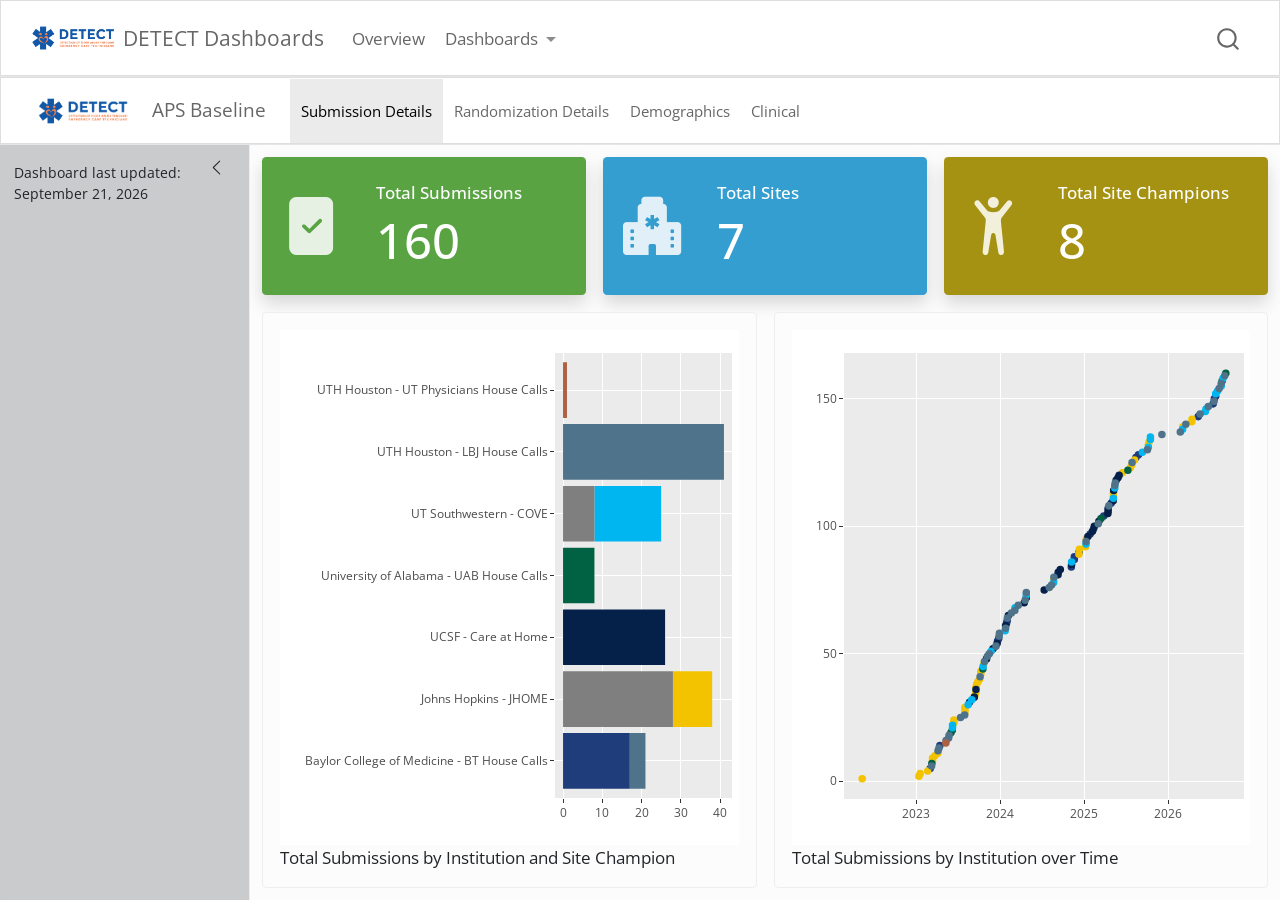
==== commit 6c5a7bd1: "Built site for gh-pages" ====
--- a/sections/aps_baseline_dashboard.html
+++ b/sections/aps_baseline_dashboard.html
@@ -7,7 +7,7 @@
 <meta name="viewport" content="width=device-width, initial-scale=1.0, user-scalable=yes">
 
 <meta name="author" content="">
-<meta name="dcterms.date" content="2026-09-14">
+<meta name="dcterms.date" content="2026-09-21">
 
 <title>APS Baseline – DETECT Dashboards</title>
 <style>
@@ -237,8 +237,8 @@
 <div class="card cell html-fill-item html-fill-container bslib-card" data-bslib-card-init="" data-require-bs-caller="card()" data-full-screen="false">
 <div class="card-body html-fill-item html-fill-container">
 <div class="cell-output-display html-fill-item html-fill-container">
-<div class="plotly html-widget html-fill-item html-fill-container" id="htmlwidget-092aeee3e83e553e0eff" style="width:100%;height:406px;"></div>
-<script type="application/json" data-for="htmlwidget-092aeee3e83e553e0eff">{"x":{"data":[{"orientation":"v","width":17,"base":4.5499999999999998,"x":[16.5],"y":[0.90000000000000036],"text":"total_subs: 17<br />site_champ_label: Debbie Freeland, MD","type":"bar","textposition":"none","marker":{"autocolorscale":false,"color":"rgba(0,182,241,1)","line":{"width":1.8897637795275593,"color":"transparent"}},"name":"Debbie Freeland, MD","legendgroup":"Debbie Freeland, MD","showlegend":true,"xaxis":"x","yaxis":"y","hoverinfo":"text","frame":null},{"orientation":"v","width":1,"base":6.5499999999999998,"x":[0.5],"y":[0.90000000000000036],"text":"total_subs:  1<br />site_champ_label: Faith Atai, MD","type":"bar","textposition":"none","marker":{"autocolorscale":false,"color":"rgba(174,96,66,1)","line":{"width":1.8897637795275593,"color":"transparent"}},"name":"Faith Atai, MD","legendgroup":"Faith Atai, MD","showlegend":true,"xaxis":"x","yaxis":"y","hoverinfo":"text","frame":null},{"orientation":"v","width":[41,4],"base":[5.5499999999999998,0.55000000000000004],"x":[20.5,19],"y":[0.90000000000000036,0.89999999999999991],"text":["total_subs: 41<br />site_champ_label: Julia Hiner, MD","total_subs:  4<br />site_champ_label: Julia Hiner, MD"],"type":"bar","textposition":"none","marker":{"autocolorscale":false,"color":"rgba(78,115,138,1)","line":{"width":1.8897637795275593,"color":"transparent"}},"name":"Julia Hiner, MD","legendgroup":"Julia Hiner, MD","showlegend":true,"xaxis":"x","yaxis":"y","hoverinfo":"text","frame":null},{"orientation":"v","width":17,"base":0.55000000000000004,"x":[8.5],"y":[0.89999999999999991],"text":"total_subs: 17<br />site_champ_label: Kristina Little, MD","type":"bar","textposition":"none","marker":{"autocolorscale":false,"color":"rgba(31,60,123,1)","line":{"width":1.8897637795275593,"color":"transparent"}},"name":"Kristina Little, MD","legendgroup":"Kristina Little, MD","showlegend":true,"xaxis":"x","yaxis":"y","hoverinfo":"text","frame":null},{"orientation":"v","width":26,"base":2.5499999999999998,"x":[13],"y":[0.90000000000000036],"text":"total_subs: 26<br />site_champ_label: Maria Yefimova, Phd, MS","type":"bar","textposition":"none","marker":{"autocolorscale":false,"color":"rgba(5,32,73,1)","line":{"width":1.8897637795275593,"color":"transparent"}},"name":"Maria Yefimova, Phd, MS","legendgroup":"Maria Yefimova, Phd, MS","showlegend":true,"xaxis":"x","yaxis":"y","hoverinfo":"text","frame":null},{"orientation":"v","width":8,"base":3.5499999999999998,"x":[4],"y":[0.90000000000000036],"text":"total_subs:  8<br />site_champ_label: Marianthe Grammas, MD","type":"bar","textposition":"none","marker":{"autocolorscale":false,"color":"rgba(0,98,66,1)","line":{"width":1.8897637795275593,"color":"transparent"}},"name":"Marianthe Grammas, MD","legendgroup":"Marianthe Grammas, MD","showlegend":true,"xaxis":"x","yaxis":"y","hoverinfo":"text","frame":null},{"orientation":"v","width":10,"base":1.55,"x":[33],"y":[0.90000000000000013],"text":"total_subs: 10<br />site_champ_label: Thomas Cudjoe, MD, MPH","type":"bar","textposition":"none","marker":{"autocolorscale":false,"color":"rgba(243,195,0,1)","line":{"width":1.8897637795275593,"color":"transparent"}},"name":"Thomas Cudjoe, MD, MPH","legendgroup":"Thomas Cudjoe, MD, MPH","showlegend":true,"xaxis":"x","yaxis":"y","hoverinfo":"text","frame":null},{"orientation":"v","width":[28,8],"base":[1.55,4.5499999999999998],"x":[14,4],"y":[0.90000000000000013,0.90000000000000036],"text":["total_subs: 28<br />site_champ_label: NA","total_subs:  8<br />site_champ_label: NA"],"type":"bar","textposition":"none","marker":{"autocolorscale":false,"color":"rgba(127,127,127,1)","line":{"width":1.8897637795275593,"color":"transparent"}},"name":"NA","legendgroup":"NA","showlegend":true,"xaxis":"x","yaxis":"y","hoverinfo":"text","frame":null}],"layout":{"margin":{"t":23.305936073059364,"r":7.3059360730593621,"b":22.648401826484022,"l":262.28310502283114},"plot_bgcolor":"rgba(235,235,235,1)","paper_bgcolor":"rgba(255,255,255,1)","font":{"color":"rgba(0,0,0,1)","family":"","size":14.611872146118724},"xaxis":{"domain":[0,1],"automargin":true,"type":"linear","autorange":false,"range":[-2.0500000000000003,43.049999999999997],"tickmode":"array","ticktext":["0","10","20","30","40"],"tickvals":[0,9.9999999999999982,20,29.999999999999996,40],"categoryorder":"array","categoryarray":["0","10","20","30","40"],"nticks":null,"ticks":"outside","tickcolor":"rgba(51,51,51,1)","ticklen":3.6529680365296811,"tickwidth":0.66417600664176002,"showticklabels":true,"tickfont":{"color":"rgba(77,77,77,1)","family":"","size":11.68949771689498},"tickangle":-0,"showline":false,"linecolor":null,"linewidth":0,"showgrid":true,"gridcolor":"rgba(255,255,255,1)","gridwidth":0.66417600664176002,"zeroline":false,"anchor":"y","title":{"text":"","font":{"color":null,"family":null,"size":0}},"hoverformat":".2f"},"yaxis":{"domain":[0,1],"automargin":true,"type":"linear","autorange":false,"range":[0.40000000000000002,7.5999999999999996],"tickmode":"array","ticktext":["Baylor College of Medicine - BT House Calls","Johns Hopkins - JHOME","UCSF - Care at Home","University of Alabama - UAB House Calls","UT Southwestern - COVE","UTH Houston - LBJ House Calls","UTH Houston - UT Physicians House Calls"],"tickvals":[1,2,3,4.0000000000000009,5,6,7],"categoryorder":"array","categoryarray":["Baylor College of Medicine - BT House Calls","Johns Hopkins - JHOME","UCSF - Care at Home","University of Alabama - UAB House Calls","UT Southwestern - COVE","UTH Houston - LBJ House Calls","UTH Houston - UT Physicians House Calls"],"nticks":null,"ticks":"outside","tickcolor":"rgba(51,51,51,1)","ticklen":3.6529680365296811,"tickwidth":0.66417600664176002,"showticklabels":true,"tickfont":{"color":"rgba(77,77,77,1)","family":"","size":11.68949771689498},"tickangle":-0,"showline":false,"linecolor":null,"linewidth":0,"showgrid":true,"gridcolor":"rgba(255,255,255,1)","gridwidth":0.66417600664176002,"zeroline":false,"anchor":"x","title":{"text":"","font":{"color":null,"family":null,"size":0}},"hoverformat":".2f"},"shapes":[],"showlegend":false,"legend":{"bgcolor":"rgba(255,255,255,1)","bordercolor":"transparent","borderwidth":1.8897637795275593,"font":{"color":"rgba(0,0,0,1)","family":"","size":11.68949771689498}},"hovermode":"closest","barmode":"relative"},"config":{"doubleClick":"reset","modeBarButtonsToAdd":["hoverclosest","hovercompare"],"showSendToCloud":false},"source":"A","attrs":{"1290fbb3cfca":{"x":{},"y":{},"fill":{},"type":"bar"}},"cur_data":"1290fbb3cfca","visdat":{"1290fbb3cfca":["function (y) ","x"]},"highlight":{"on":"plotly_click","persistent":false,"dynamic":false,"selectize":false,"opacityDim":0.20000000000000001,"selected":{"opacity":1},"debounce":0},"shinyEvents":["plotly_hover","plotly_click","plotly_selected","plotly_relayout","plotly_brushed","plotly_brushing","plotly_clickannotation","plotly_doubleclick","plotly_deselect","plotly_afterplot","plotly_sunburstclick"],"base_url":"https://plot.ly"},"evals":[],"jsHooks":[]}</script>
+<div class="plotly html-widget html-fill-item html-fill-container" id="htmlwidget-d63fb2fbb9be5a58def9" style="width:100%;height:406px;"></div>
+<script type="application/json" data-for="htmlwidget-d63fb2fbb9be5a58def9">{"x":{"data":[{"orientation":"v","width":17,"base":4.5499999999999998,"x":[16.5],"y":[0.90000000000000036],"text":"total_subs: 17<br />site_champ_label: Debbie Freeland, MD","type":"bar","textposition":"none","marker":{"autocolorscale":false,"color":"rgba(0,182,241,1)","line":{"width":1.8897637795275593,"color":"transparent"}},"name":"Debbie Freeland, MD","legendgroup":"Debbie Freeland, MD","showlegend":true,"xaxis":"x","yaxis":"y","hoverinfo":"text","frame":null},{"orientation":"v","width":1,"base":6.5499999999999998,"x":[0.5],"y":[0.90000000000000036],"text":"total_subs:  1<br />site_champ_label: Faith Atai, MD","type":"bar","textposition":"none","marker":{"autocolorscale":false,"color":"rgba(174,96,66,1)","line":{"width":1.8897637795275593,"color":"transparent"}},"name":"Faith Atai, MD","legendgroup":"Faith Atai, MD","showlegend":true,"xaxis":"x","yaxis":"y","hoverinfo":"text","frame":null},{"orientation":"v","width":[41,4],"base":[5.5499999999999998,0.55000000000000004],"x":[20.5,19],"y":[0.90000000000000036,0.89999999999999991],"text":["total_subs: 41<br />site_champ_label: Julia Hiner, MD","total_subs:  4<br />site_champ_label: Julia Hiner, MD"],"type":"bar","textposition":"none","marker":{"autocolorscale":false,"color":"rgba(78,115,138,1)","line":{"width":1.8897637795275593,"color":"transparent"}},"name":"Julia Hiner, MD","legendgroup":"Julia Hiner, MD","showlegend":true,"xaxis":"x","yaxis":"y","hoverinfo":"text","frame":null},{"orientation":"v","width":17,"base":0.55000000000000004,"x":[8.5],"y":[0.89999999999999991],"text":"total_subs: 17<br />site_champ_label: Kristina Little, MD","type":"bar","textposition":"none","marker":{"autocolorscale":false,"color":"rgba(31,60,123,1)","line":{"width":1.8897637795275593,"color":"transparent"}},"name":"Kristina Little, MD","legendgroup":"Kristina Little, MD","showlegend":true,"xaxis":"x","yaxis":"y","hoverinfo":"text","frame":null},{"orientation":"v","width":26,"base":2.5499999999999998,"x":[13],"y":[0.90000000000000036],"text":"total_subs: 26<br />site_champ_label: Maria Yefimova, Phd, MS","type":"bar","textposition":"none","marker":{"autocolorscale":false,"color":"rgba(5,32,73,1)","line":{"width":1.8897637795275593,"color":"transparent"}},"name":"Maria Yefimova, Phd, MS","legendgroup":"Maria Yefimova, Phd, MS","showlegend":true,"xaxis":"x","yaxis":"y","hoverinfo":"text","frame":null},{"orientation":"v","width":8,"base":3.5499999999999998,"x":[4],"y":[0.90000000000000036],"text":"total_subs:  8<br />site_champ_label: Marianthe Grammas, MD","type":"bar","textposition":"none","marker":{"autocolorscale":false,"color":"rgba(0,98,66,1)","line":{"width":1.8897637795275593,"color":"transparent"}},"name":"Marianthe Grammas, MD","legendgroup":"Marianthe Grammas, MD","showlegend":true,"xaxis":"x","yaxis":"y","hoverinfo":"text","frame":null},{"orientation":"v","width":10,"base":1.55,"x":[33],"y":[0.90000000000000013],"text":"total_subs: 10<br />site_champ_label: Thomas Cudjoe, MD, MPH","type":"bar","textposition":"none","marker":{"autocolorscale":false,"color":"rgba(243,195,0,1)","line":{"width":1.8897637795275593,"color":"transparent"}},"name":"Thomas Cudjoe, MD, MPH","legendgroup":"Thomas Cudjoe, MD, MPH","showlegend":true,"xaxis":"x","yaxis":"y","hoverinfo":"text","frame":null},{"orientation":"v","width":[28,8],"base":[1.55,4.5499999999999998],"x":[14,4],"y":[0.90000000000000013,0.90000000000000036],"text":["total_subs: 28<br />site_champ_label: NA","total_subs:  8<br />site_champ_label: NA"],"type":"bar","textposition":"none","marker":{"autocolorscale":false,"color":"rgba(127,127,127,1)","line":{"width":1.8897637795275593,"color":"transparent"}},"name":"NA","legendgroup":"NA","showlegend":true,"xaxis":"x","yaxis":"y","hoverinfo":"text","frame":null}],"layout":{"margin":{"t":23.305936073059364,"r":7.3059360730593621,"b":22.648401826484022,"l":262.28310502283114},"plot_bgcolor":"rgba(235,235,235,1)","paper_bgcolor":"rgba(255,255,255,1)","font":{"color":"rgba(0,0,0,1)","family":"","size":14.611872146118724},"xaxis":{"domain":[0,1],"automargin":true,"type":"linear","autorange":false,"range":[-2.0500000000000003,43.049999999999997],"tickmode":"array","ticktext":["0","10","20","30","40"],"tickvals":[0,9.9999999999999982,20,29.999999999999996,40],"categoryorder":"array","categoryarray":["0","10","20","30","40"],"nticks":null,"ticks":"outside","tickcolor":"rgba(51,51,51,1)","ticklen":3.6529680365296811,"tickwidth":0.66417600664176002,"showticklabels":true,"tickfont":{"color":"rgba(77,77,77,1)","family":"","size":11.68949771689498},"tickangle":-0,"showline":false,"linecolor":null,"linewidth":0,"showgrid":true,"gridcolor":"rgba(255,255,255,1)","gridwidth":0.66417600664176002,"zeroline":false,"anchor":"y","title":{"text":"","font":{"color":null,"family":null,"size":0}},"hoverformat":".2f"},"yaxis":{"domain":[0,1],"automargin":true,"type":"linear","autorange":false,"range":[0.40000000000000002,7.5999999999999996],"tickmode":"array","ticktext":["Baylor College of Medicine - BT House Calls","Johns Hopkins - JHOME","UCSF - Care at Home","University of Alabama - UAB House Calls","UT Southwestern - COVE","UTH Houston - LBJ House Calls","UTH Houston - UT Physicians House Calls"],"tickvals":[1,2,3,4.0000000000000009,5,6,7],"categoryorder":"array","categoryarray":["Baylor College of Medicine - BT House Calls","Johns Hopkins - JHOME","UCSF - Care at Home","University of Alabama - UAB House Calls","UT Southwestern - COVE","UTH Houston - LBJ House Calls","UTH Houston - UT Physicians House Calls"],"nticks":null,"ticks":"outside","tickcolor":"rgba(51,51,51,1)","ticklen":3.6529680365296811,"tickwidth":0.66417600664176002,"showticklabels":true,"tickfont":{"color":"rgba(77,77,77,1)","family":"","size":11.68949771689498},"tickangle":-0,"showline":false,"linecolor":null,"linewidth":0,"showgrid":true,"gridcolor":"rgba(255,255,255,1)","gridwidth":0.66417600664176002,"zeroline":false,"anchor":"x","title":{"text":"","font":{"color":null,"family":null,"size":0}},"hoverformat":".2f"},"shapes":[],"showlegend":false,"legend":{"bgcolor":"rgba(255,255,255,1)","bordercolor":"transparent","borderwidth":1.8897637795275593,"font":{"color":"rgba(0,0,0,1)","family":"","size":11.68949771689498}},"hovermode":"closest","barmode":"relative"},"config":{"doubleClick":"reset","modeBarButtonsToAdd":["hoverclosest","hovercompare"],"showSendToCloud":false},"source":"A","attrs":{"1118e6c769b9d":{"x":{},"y":{},"fill":{},"type":"bar"}},"cur_data":"1118e6c769b9d","visdat":{"1118e6c769b9d":["function (y) ","x"]},"highlight":{"on":"plotly_click","persistent":false,"dynamic":false,"selectize":false,"opacityDim":0.20000000000000001,"selected":{"opacity":1},"debounce":0},"shinyEvents":["plotly_hover","plotly_click","plotly_selected","plotly_relayout","plotly_brushed","plotly_brushing","plotly_clickannotation","plotly_doubleclick","plotly_deselect","plotly_afterplot","plotly_sunburstclick"],"base_url":"https://plot.ly"},"evals":[],"jsHooks":[]}</script>
 <p>Total Submissions by Institution and Site Champion</p>
 </div>
 </div>
@@ -250,8 +250,8 @@
 </bslib-tooltip><script data-bslib-card-init="">bslib.Card.initializeAllCards();</script></div><div class="card cell html-fill-item html-fill-container bslib-card" data-bslib-card-init="" data-require-bs-caller="card()" data-full-screen="false">
 <div class="card-body html-fill-item html-fill-container">
 <div class="cell-output-display html-fill-item html-fill-container">
-<div class="plotly html-widget html-fill-item html-fill-container" id="htmlwidget-d799bfca6305cfb1d0ba" style="width:100%;height:406px;"></div>
-<script type="application/json" data-for="htmlwidget-d799bfca6305cfb1d0ba">{"x":{"data":[{"x":[19419,19461,19590,19712,19717,19751,19754,20033,20046,20046,20067,20115,20130,20174,20206,20314,20325,20585,20650,20655,20661],"y":[5,14,31,55,56,62,63,84,87,88,90,97,99,104,109,127,128,143,148,150,151],"text":["date: 2023-03-03<br />cum_submissions:   5<br />institution_label: Baylor College of Medicine - BT House Calls","date: 2023-04-14<br />cum_submissions:  14<br />institution_label: Baylor College of Medicine - BT House Calls","date: 2023-08-21<br />cum_submissions:  31<br />institution_label: Baylor College of Medicine - BT House Calls","date: 2023-12-21<br />cum_submissions:  55<br />institution_label: Baylor College of Medicine - BT House Calls","date: 2023-12-26<br />cum_submissions:  56<br />institution_label: Baylor College of Medicine - BT House Calls","date: 2024-01-29<br />cum_submissions:  62<br />institution_label: Baylor College of Medicine - BT House Calls","date: 2024-02-01<br />cum_submissions:  63<br />institution_label: Baylor College of Medicine - BT House Calls","date: 2024-11-06<br />cum_submissions:  84<br />institution_label: Baylor College of Medicine - BT House Calls","date: 2024-11-19<br />cum_submissions:  87<br />institution_label: Baylor College of Medicine - BT House Calls","date: 2024-11-19<br />cum_submissions:  88<br />institution_label: Baylor College of Medicine - BT House Calls","date: 2024-12-10<br />cum_submissions:  90<br />institution_label: Baylor College of Medicine - BT House Calls","date: 2025-01-27<br />cum_submissions:  97<br />institution_label: Baylor College of Medicine - BT House Calls","date: 2025-02-11<br />cum_submissions:  99<br />institution_label: Baylor College of Medicine - BT House Calls","date: 2025-03-27<br />cum_submissions: 104<br />institution_label: Baylor College of Medicine - BT House Calls","date: 2025-04-28<br />cum_submissions: 109<br />institution_label: Baylor College of Medicine - BT House Calls","date: 2025-08-14<br />cum_submissions: 127<br />institution_label: Baylor College of Medicine - BT House Calls","date: 2025-08-25<br />cum_submissions: 128<br />institution_label: Baylor College of Medicine - BT House Calls","date: 2026-05-12<br />cum_submissions: 143<br />institution_label: Baylor College of Medicine - BT House Calls","date: 2026-07-16<br />cum_submissions: 148<br />institution_label: Baylor College of Medicine - BT House Calls","date: 2026-07-21<br />cum_submissions: 150<br />institution_label: Baylor College of Medicine - BT House Calls","date: 2026-07-27<br />cum_submissions: 151<br />institution_label: Baylor College of Medicine - BT House Calls"],"type":"scatter","mode":"markers","marker":{"autocolorscale":false,"color":"rgba(31,60,123,1)","opacity":1,"size":5.6692913385826778,"symbol":"circle","line":{"width":1.8897637795275593,"color":"rgba(31,60,123,1)"}},"hoveron":"points","name":"Baylor College of Medicine - BT House Calls","legendgroup":"Baylor College of Medicine - BT House Calls","showlegend":true,"xaxis":"x","yaxis":"y","hoverinfo":"text","frame":null},{"x":[19123,19370,19375,19408,19429,19429,19439,19452,19522,19522,19570,19570,19570,19615,19618,19618,19621,19626,19634,19639,19639,19652,19956,20066,20068,20095,20098,20216,20216,20255,20290,20296,20308,20368,20371,20518,20557,20558],"y":[1,2,3,4,8,9,10,11,23,24,27,28,29,34,35,37,38,39,40,42,43,46,79,89,91,92,95,112,113,121,123,124,126,132,133,139,141,142],"text":["date: 2022-05-11<br />cum_submissions:   1<br />institution_label: Johns Hopkins - JHOME","date: 2023-01-13<br />cum_submissions:   2<br />institution_label: Johns Hopkins - JHOME","date: 2023-01-18<br />cum_submissions:   3<br />institution_label: Johns Hopkins - JHOME","date: 2023-02-20<br />cum_submissions:   4<br />institution_label: Johns Hopkins - JHOME","date: 2023-03-13<br />cum_submissions:   8<br />institution_label: Johns Hopkins - JHOME","date: 2023-03-13<br />cum_submissions:   9<br />institution_label: Johns Hopkins - JHOME","date: 2023-03-23<br />cum_submissions:  10<br />institution_label: Johns Hopkins - JHOME","date: 2023-04-05<br />cum_submissions:  11<br />institution_label: Johns Hopkins - JHOME","date: 2023-06-14<br />cum_submissions:  23<br />institution_label: Johns Hopkins - JHOME","date: 2023-06-14<br />cum_submissions:  24<br />institution_label: Johns Hopkins - JHOME","date: 2023-08-01<br />cum_submissions:  27<br />institution_label: Johns Hopkins - JHOME","date: 2023-08-01<br />cum_submissions:  28<br />institution_label: Johns Hopkins - JHOME","date: 2023-08-01<br />cum_submissions:  29<br />institution_label: Johns Hopkins - JHOME","date: 2023-09-15<br />cum_submissions:  34<br />institution_label: Johns Hopkins - JHOME","date: 2023-09-18<br />cum_submissions:  35<br />institution_label: Johns Hopkins - JHOME","date: 2023-09-18<br />cum_submissions:  37<br />institution_label: Johns Hopkins - JHOME","date: 2023-09-21<br />cum_submissions:  38<br />institution_label: Johns Hopkins - JHOME","date: 2023-09-26<br />cum_submissions:  39<br />institution_label: Johns Hopkins - JHOME","date: 2023-10-04<br />cum_submissions:  40<br />institution_label: Johns Hopkins - JHOME","date: 2023-10-09<br />cum_submissions:  42<br />institution_label: Johns Hopkins - JHOME","date: 2023-10-09<br />cum_submissions:  43<br />institution_label: Johns Hopkins - JHOME","date: 2023-10-22<br />cum_submissions:  46<br />institution_label: Johns Hopkins - JHOME","date: 2024-08-21<br />cum_submissions:  79<br />institution_label: Johns Hopkins - JHOME","date: 2024-12-09<br />cum_submissions:  89<br />institution_label: Johns Hopkins - JHOME","date: 2024-12-11<br />cum_submissions:  91<br />institution_label: Johns Hopkins - JHOME","date: 2025-01-07<br />cum_submissions:  92<br />institution_label: Johns Hopkins - JHOME","date: 2025-01-10<br />cum_submissions:  95<br />institution_label: Johns Hopkins - JHOME","date: 2025-05-08<br />cum_submissions: 112<br />institution_label: Johns Hopkins - JHOME","date: 2025-05-08<br />cum_submissions: 113<br />institution_label: Johns Hopkins - JHOME","date: 2025-06-16<br />cum_submissions: 121<br />institution_label: Johns Hopkins - JHOME","date: 2025-07-21<br />cum_submissions: 123<br />institution_label: Johns Hopkins - JHOME","date: 2025-07-27<br />cum_submissions: 124<br />institution_label: Johns Hopkins - JHOME","date: 2025-08-08<br />cum_submissions: 126<br />institution_label: Johns Hopkins - JHOME","date: 2025-10-07<br />cum_submissions: 132<br />institution_label: Johns Hopkins - JHOME","date: 2025-10-10<br />cum_submissions: 133<br />institution_label: Johns Hopkins - JHOME","date: 2026-03-06<br />cum_submissions: 139<br />institution_label: Johns Hopkins - JHOME","date: 2026-04-14<br />cum_submissions: 141<br />institution_label: Johns Hopkins - JHOME","date: 2026-04-15<br />cum_submissions: 142<br />institution_label: Johns Hopkins - JHOME"],"type":"scatter","mode":"markers","marker":{"autocolorscale":false,"color":"rgba(243,195,0,1)","opacity":1,"size":5.6692913385826778,"symbol":"circle","line":{"width":1.8897637795275593,"color":"rgba(243,195,0,1)"}},"hoveron":"points","name":"Johns Hopkins - JHOME","legendgroup":"Johns Hopkins - JHOME","showlegend":true,"xaxis":"x","yaxis":"y","hoverinfo":"text","frame":null},{"x":[19611,19618,19664,19692,19710,19747,19759,19828,19837,19915,19975,19976,19985,20034,20105,20125,20133,20153,20192,20193,20193,20215,20217,20228,20236,20241],"y":[33,36,48,52,54,61,65,70,72,75,81,82,83,85,96,98,100,102,105,106,107,110,114,118,119,120],"text":["date: 2023-09-11<br />cum_submissions:  33<br />institution_label: UCSF - Care at Home","date: 2023-09-18<br />cum_submissions:  36<br />institution_label: UCSF - Care at Home","date: 2023-11-03<br />cum_submissions:  48<br />institution_label: UCSF - Care at Home","date: 2023-12-01<br />cum_submissions:  52<br />institution_label: UCSF - Care at Home","date: 2023-12-19<br />cum_submissions:  54<br />institution_label: UCSF - Care at Home","date: 2024-01-25<br />cum_submissions:  61<br />institution_label: UCSF - Care at Home","date: 2024-02-06<br />cum_submissions:  65<br />institution_label: UCSF - Care at Home","date: 2024-04-15<br />cum_submissions:  70<br />institution_label: UCSF - Care at Home","date: 2024-04-24<br />cum_submissions:  72<br />institution_label: UCSF - Care at Home","date: 2024-07-11<br />cum_submissions:  75<br />institution_label: UCSF - Care at Home","date: 2024-09-09<br />cum_submissions:  81<br />institution_label: UCSF - Care at Home","date: 2024-09-10<br />cum_submissions:  82<br />institution_label: UCSF - Care at Home","date: 2024-09-19<br />cum_submissions:  83<br />institution_label: UCSF - Care at Home","date: 2024-11-07<br />cum_submissions:  85<br />institution_label: UCSF - Care at Home","date: 2025-01-17<br />cum_submissions:  96<br />institution_label: UCSF - Care at Home","date: 2025-02-06<br />cum_submissions:  98<br />institution_label: UCSF - Care at Home","date: 2025-02-14<br />cum_submissions: 100<br />institution_label: UCSF - Care at Home","date: 2025-03-06<br />cum_submissions: 102<br />institution_label: UCSF - Care at Home","date: 2025-04-14<br />cum_submissions: 105<br />institution_label: UCSF - Care at Home","date: 2025-04-15<br />cum_submissions: 106<br />institution_label: UCSF - Care at Home","date: 2025-04-15<br />cum_submissions: 107<br />institution_label: UCSF - Care at Home","date: 2025-05-07<br />cum_submissions: 110<br />institution_label: UCSF - Care at Home","date: 2025-05-09<br />cum_submissions: 114<br />institution_label: UCSF - Care at Home","date: 2025-05-20<br />cum_submissions: 118<br />institution_label: UCSF - Care at Home","date: 2025-05-28<br />cum_submissions: 119<br />institution_label: UCSF - Care at Home","date: 2025-06-02<br />cum_submissions: 120<br />institution_label: UCSF - Care at Home"],"type":"scatter","mode":"markers","marker":{"autocolorscale":false,"color":"rgba(5,32,73,1)","opacity":1,"size":5.6692913385826778,"symbol":"circle","line":{"width":1.8897637795275593,"color":"rgba(5,32,73,1)"}},"hoveron":"points","name":"UCSF - Care at Home","legendgroup":"UCSF - Care at Home","showlegend":true,"xaxis":"x","yaxis":"y","hoverinfo":"text","frame":null},{"x":[19426,19509,19515,19648,20162,20279,20689,20705],"y":[7,19,20,44,103,122,157,160],"text":["date: 2023-03-10<br />cum_submissions:   7<br />institution_label: University of Alabama - UAB House Calls","date: 2023-06-01<br />cum_submissions:  19<br />institution_label: University of Alabama - UAB House Calls","date: 2023-06-07<br />cum_submissions:  20<br />institution_label: University of Alabama - UAB House Calls","date: 2023-10-18<br />cum_submissions:  44<br />institution_label: University of Alabama - UAB House Calls","date: 2025-03-15<br />cum_submissions: 103<br />institution_label: University of Alabama - UAB House Calls","date: 2025-07-10<br />cum_submissions: 122<br />institution_label: University of Alabama - UAB House Calls","date: 2026-08-24<br />cum_submissions: 157<br />institution_label: University of Alabama - UAB House Calls","date: 2026-09-09<br />cum_submissions: 160<br />institution_label: University of Alabama - UAB House Calls"],"type":"scatter","mode":"markers","marker":{"autocolorscale":false,"color":"rgba(0,98,66,1)","opacity":1,"size":5.6692913385826778,"symbol":"circle","line":{"width":1.8897637795275593,"color":"rgba(0,98,66,1)"}},"hoveron":"points","name":"University of Alabama - UAB House Calls","legendgroup":"University of Alabama - UAB House Calls","showlegend":true,"xaxis":"x","yaxis":"y","hoverinfo":"text","frame":null},{"x":[19516,19516,19584,19600,19649,19684,19745,19788,19837,19956,20034,20097,20216,20222,20342,20368,20377,20377,20517,20616,20619,20661,20669,20685,20693],"y":[21,22,30,32,45,51,59,68,73,78,86,93,111,115,129,131,134,135,138,145,146,152,153,155,158],"text":["date: 2023-06-08<br />cum_submissions:  21<br />institution_label: UT Southwestern - COVE","date: 2023-06-08<br />cum_submissions:  22<br />institution_label: UT Southwestern - COVE","date: 2023-08-15<br />cum_submissions:  30<br />institution_label: UT Southwestern - COVE","date: 2023-08-31<br />cum_submissions:  32<br />institution_label: UT Southwestern - COVE","date: 2023-10-19<br />cum_submissions:  45<br />institution_label: UT Southwestern - COVE","date: 2023-11-23<br />cum_submissions:  51<br />institution_label: UT Southwestern - COVE","date: 2024-01-23<br />cum_submissions:  59<br />institution_label: UT Southwestern - COVE","date: 2024-03-06<br />cum_submissions:  68<br />institution_label: UT Southwestern - COVE","date: 2024-04-24<br />cum_submissions:  73<br />institution_label: UT Southwestern - COVE","date: 2024-08-21<br />cum_submissions:  78<br />institution_label: UT Southwestern - COVE","date: 2024-11-07<br />cum_submissions:  86<br />institution_label: UT Southwestern - COVE","date: 2025-01-09<br />cum_submissions:  93<br />institution_label: UT Southwestern - COVE","date: 2025-05-08<br />cum_submissions: 111<br />institution_label: UT Southwestern - COVE","date: 2025-05-14<br />cum_submissions: 115<br />institution_label: UT Southwestern - COVE","date: 2025-09-11<br />cum_submissions: 129<br />institution_label: UT Southwestern - COVE","date: 2025-10-07<br />cum_submissions: 131<br />institution_label: UT Southwestern - COVE","date: 2025-10-16<br />cum_submissions: 134<br />institution_label: UT Southwestern - COVE","date: 2025-10-16<br />cum_submissions: 135<br />institution_label: UT Southwestern - COVE","date: 2026-03-05<br />cum_submissions: 138<br />institution_label: UT Southwestern - COVE","date: 2026-06-12<br />cum_submissions: 145<br />institution_label: UT Southwestern - COVE","date: 2026-06-15<br />cum_submissions: 146<br />institution_label: UT Southwestern - COVE","date: 2026-07-27<br />cum_submissions: 152<br />institution_label: UT Southwestern - COVE","date: 2026-08-04<br />cum_submissions: 153<br />institution_label: UT Southwestern - COVE","date: 2026-08-20<br />cum_submissions: 155<br />institution_label: UT Southwestern - COVE","date: 2026-08-28<br />cum_submissions: 158<br />institution_label: UT Southwestern - COVE"],"type":"scatter","mode":"markers","marker":{"autocolorscale":false,"color":"rgba(0,182,241,1)","opacity":1,"size":5.6692913385826778,"symbol":"circle","line":{"width":1.8897637795275593,"color":"rgba(0,182,241,1)"}},"hoveron":"points","name":"UT Southwestern - COVE","legendgroup":"UT Southwestern - COVE","showlegend":true,"xaxis":"x","yaxis":"y","hoverinfo":"text","frame":null},{"x":[19425,19453,19457,19488,19499,19501,19551,19569,19636,19655,19668,19676,19705,19719,19720,19747,19755,19772,19787,19802,19832,19837,19937,19947,19957,20097,20150,20196,20222,20224,20297,20364,20427,20507,20531,20593,20629,20654,20676,20685,20700],"y":[6,12,13,16,17,18,25,26,41,47,49,50,53,57,58,60,64,66,67,69,71,74,76,77,80,94,101,108,116,117,125,130,136,137,140,144,147,149,154,156,159],"text":["date: 2023-03-09<br />cum_submissions:   6<br />institution_label: UTH Houston - LBJ House Calls","date: 2023-04-06<br />cum_submissions:  12<br />institution_label: UTH Houston - LBJ House Calls","date: 2023-04-10<br />cum_submissions:  13<br />institution_label: UTH Houston - LBJ House Calls","date: 2023-05-11<br />cum_submissions:  16<br />institution_label: UTH Houston - LBJ House Calls","date: 2023-05-22<br />cum_submissions:  17<br />institution_label: UTH Houston - LBJ House Calls","date: 2023-05-24<br />cum_submissions:  18<br />institution_label: UTH Houston - LBJ House Calls","date: 2023-07-13<br />cum_submissions:  25<br />institution_label: UTH Houston - LBJ House Calls","date: 2023-07-31<br />cum_submissions:  26<br />institution_label: UTH Houston - LBJ House Calls","date: 2023-10-06<br />cum_submissions:  41<br />institution_label: UTH Houston - LBJ House Calls","date: 2023-10-25<br />cum_submissions:  47<br />institution_label: UTH Houston - LBJ House Calls","date: 2023-11-07<br />cum_submissions:  49<br />institution_label: UTH Houston - LBJ House Calls","date: 2023-11-15<br />cum_submissions:  50<br />institution_label: UTH Houston - LBJ House Calls","date: 2023-12-14<br />cum_submissions:  53<br />institution_label: UTH Houston - LBJ House Calls","date: 2023-12-28<br />cum_submissions:  57<br />institution_label: UTH Houston - LBJ House Calls","date: 2023-12-29<br />cum_submissions:  58<br />institution_label: UTH Houston - LBJ House Calls","date: 2024-01-25<br />cum_submissions:  60<br />institution_label: UTH Houston - LBJ House Calls","date: 2024-02-02<br />cum_submissions:  64<br />institution_label: UTH Houston - LBJ House Calls","date: 2024-02-19<br />cum_submissions:  66<br />institution_label: UTH Houston - LBJ House Calls","date: 2024-03-05<br />cum_submissions:  67<br />institution_label: UTH Houston - LBJ House Calls","date: 2024-03-20<br />cum_submissions:  69<br />institution_label: UTH Houston - LBJ House Calls","date: 2024-04-19<br />cum_submissions:  71<br />institution_label: UTH Houston - LBJ House Calls","date: 2024-04-24<br />cum_submissions:  74<br />institution_label: UTH Houston - LBJ House Calls","date: 2024-08-02<br />cum_submissions:  76<br />institution_label: UTH Houston - LBJ House Calls","date: 2024-08-12<br />cum_submissions:  77<br />institution_label: UTH Houston - LBJ House Calls","date: 2024-08-22<br />cum_submissions:  80<br />institution_label: UTH Houston - LBJ House Calls","date: 2025-01-09<br />cum_submissions:  94<br />institution_label: UTH Houston - LBJ House Calls","date: 2025-03-03<br />cum_submissions: 101<br />institution_label: UTH Houston - LBJ House Calls","date: 2025-04-18<br />cum_submissions: 108<br />institution_label: UTH Houston - LBJ House Calls","date: 2025-05-14<br />cum_submissions: 116<br />institution_label: UTH Houston - LBJ House Calls","date: 2025-05-16<br />cum_submissions: 117<br />institution_label: UTH Houston - LBJ House Calls","date: 2025-07-28<br />cum_submissions: 125<br />institution_label: UTH Houston - LBJ House Calls","date: 2025-10-03<br />cum_submissions: 130<br />institution_label: UTH Houston - LBJ House Calls","date: 2025-12-05<br />cum_submissions: 136<br />institution_label: UTH Houston - LBJ House Calls","date: 2026-02-23<br />cum_submissions: 137<br />institution_label: UTH Houston - LBJ House Calls","date: 2026-03-19<br />cum_submissions: 140<br />institution_label: UTH Houston - LBJ House Calls","date: 2026-05-20<br />cum_submissions: 144<br />institution_label: UTH Houston - LBJ House Calls","date: 2026-06-25<br />cum_submissions: 147<br />institution_label: UTH Houston - LBJ House Calls","date: 2026-07-20<br />cum_submissions: 149<br />institution_label: UTH Houston - LBJ House Calls","date: 2026-08-11<br />cum_submissions: 154<br />institution_label: UTH Houston - LBJ House Calls","date: 2026-08-20<br />cum_submissions: 156<br />institution_label: UTH Houston - LBJ House Calls","date: 2026-09-04<br />cum_submissions: 159<br />institution_label: UTH Houston - LBJ House Calls"],"type":"scatter","mode":"markers","marker":{"autocolorscale":false,"color":"rgba(78,115,138,1)","opacity":1,"size":5.6692913385826778,"symbol":"circle","line":{"width":1.8897637795275593,"color":"rgba(78,115,138,1)"}},"hoveron":"points","name":"UTH Houston - LBJ House Calls","legendgroup":"UTH Houston - LBJ House Calls","showlegend":true,"xaxis":"x","yaxis":"y","hoverinfo":"text","frame":null},{"x":[19487],"y":[15],"text":"date: 2023-05-10<br />cum_submissions:  15<br />institution_label: UTH Houston - UT Physicians House Calls","type":"scatter","mode":"markers","marker":{"autocolorscale":false,"color":"rgba(174,96,66,1)","opacity":1,"size":5.6692913385826778,"symbol":"circle","line":{"width":1.8897637795275593,"color":"rgba(174,96,66,1)"}},"hoveron":"points","name":"UTH Houston - UT Physicians House Calls","legendgroup":"UTH Houston - UT Physicians House Calls","showlegend":true,"xaxis":"x","yaxis":"y","hoverinfo":"text","frame":null}],"layout":{"margin":{"t":23.305936073059364,"r":7.3059360730593621,"b":22.648401826484022,"l":28.493150684931514},"plot_bgcolor":"rgba(235,235,235,1)","paper_bgcolor":"rgba(255,255,255,1)","font":{"color":"rgba(0,0,0,1)","family":"","size":14.611872146118724},"xaxis":{"domain":[0,1],"automargin":true,"type":"linear","autorange":false,"range":[19043.900000000001,20784.099999999999],"tickmode":"array","ticktext":["2023","2024","2025","2026"],"tickvals":[19358,19723,20089,20454],"categoryorder":"array","categoryarray":["2023","2024","2025","2026"],"nticks":null,"ticks":"outside","tickcolor":"rgba(51,51,51,1)","ticklen":3.6529680365296811,"tickwidth":0.66417600664176002,"showticklabels":true,"tickfont":{"color":"rgba(77,77,77,1)","family":"","size":11.68949771689498},"tickangle":-0,"showline":false,"linecolor":null,"linewidth":0,"showgrid":true,"gridcolor":"rgba(255,255,255,1)","gridwidth":0.66417600664176002,"zeroline":false,"anchor":"y","title":{"text":"","font":{"color":null,"family":null,"size":0}},"hoverformat":".2f"},"yaxis":{"domain":[0,1],"automargin":true,"type":"linear","autorange":false,"range":[-6.9500000000000002,167.94999999999999],"tickmode":"array","ticktext":["0","50","100","150"],"tickvals":[0,50,100,150],"categoryorder":"array","categoryarray":["0","50","100","150"],"nticks":null,"ticks":"outside","tickcolor":"rgba(51,51,51,1)","ticklen":3.6529680365296811,"tickwidth":0.66417600664176002,"showticklabels":true,"tickfont":{"color":"rgba(77,77,77,1)","family":"","size":11.68949771689498},"tickangle":-0,"showline":false,"linecolor":null,"linewidth":0,"showgrid":true,"gridcolor":"rgba(255,255,255,1)","gridwidth":0.66417600664176002,"zeroline":false,"anchor":"x","title":{"text":"","font":{"color":null,"family":null,"size":0}},"hoverformat":".2f"},"shapes":[],"showlegend":false,"legend":{"bgcolor":"rgba(255,255,255,1)","bordercolor":"transparent","borderwidth":1.8897637795275593,"font":{"color":"rgba(0,0,0,1)","family":"","size":11.68949771689498}},"hovermode":"closest","barmode":"relative"},"config":{"doubleClick":"reset","modeBarButtonsToAdd":["hoverclosest","hovercompare"],"showSendToCloud":false},"source":"A","attrs":{"1290f6ebefc93":{"x":{},"y":{},"colour":{},"type":"scatter"}},"cur_data":"1290f6ebefc93","visdat":{"1290f6ebefc93":["function (y) ","x"]},"highlight":{"on":"plotly_click","persistent":false,"dynamic":false,"selectize":false,"opacityDim":0.20000000000000001,"selected":{"opacity":1},"debounce":0},"shinyEvents":["plotly_hover","plotly_click","plotly_selected","plotly_relayout","plotly_brushed","plotly_brushing","plotly_clickannotation","plotly_doubleclick","plotly_deselect","plotly_afterplot","plotly_sunburstclick"],"base_url":"https://plot.ly"},"evals":[],"jsHooks":[]}</script>
+<div class="plotly html-widget html-fill-item html-fill-container" id="htmlwidget-312ccc416c3b306df966" style="width:100%;height:406px;"></div>
+<script type="application/json" data-for="htmlwidget-312ccc416c3b306df966">{"x":{"data":[{"x":[19419,19461,19590,19712,19717,19751,19754,20033,20046,20046,20067,20115,20130,20174,20206,20314,20325,20585,20650,20655,20661],"y":[5,14,31,55,56,62,63,84,87,88,90,97,99,104,109,127,128,143,148,150,151],"text":["date: 2023-03-03<br />cum_submissions:   5<br />institution_label: Baylor College of Medicine - BT House Calls","date: 2023-04-14<br />cum_submissions:  14<br />institution_label: Baylor College of Medicine - BT House Calls","date: 2023-08-21<br />cum_submissions:  31<br />institution_label: Baylor College of Medicine - BT House Calls","date: 2023-12-21<br />cum_submissions:  55<br />institution_label: Baylor College of Medicine - BT House Calls","date: 2023-12-26<br />cum_submissions:  56<br />institution_label: Baylor College of Medicine - BT House Calls","date: 2024-01-29<br />cum_submissions:  62<br />institution_label: Baylor College of Medicine - BT House Calls","date: 2024-02-01<br />cum_submissions:  63<br />institution_label: Baylor College of Medicine - BT House Calls","date: 2024-11-06<br />cum_submissions:  84<br />institution_label: Baylor College of Medicine - BT House Calls","date: 2024-11-19<br />cum_submissions:  87<br />institution_label: Baylor College of Medicine - BT House Calls","date: 2024-11-19<br />cum_submissions:  88<br />institution_label: Baylor College of Medicine - BT House Calls","date: 2024-12-10<br />cum_submissions:  90<br />institution_label: Baylor College of Medicine - BT House Calls","date: 2025-01-27<br />cum_submissions:  97<br />institution_label: Baylor College of Medicine - BT House Calls","date: 2025-02-11<br />cum_submissions:  99<br />institution_label: Baylor College of Medicine - BT House Calls","date: 2025-03-27<br />cum_submissions: 104<br />institution_label: Baylor College of Medicine - BT House Calls","date: 2025-04-28<br />cum_submissions: 109<br />institution_label: Baylor College of Medicine - BT House Calls","date: 2025-08-14<br />cum_submissions: 127<br />institution_label: Baylor College of Medicine - BT House Calls","date: 2025-08-25<br />cum_submissions: 128<br />institution_label: Baylor College of Medicine - BT House Calls","date: 2026-05-12<br />cum_submissions: 143<br />institution_label: Baylor College of Medicine - BT House Calls","date: 2026-07-16<br />cum_submissions: 148<br />institution_label: Baylor College of Medicine - BT House Calls","date: 2026-07-21<br />cum_submissions: 150<br />institution_label: Baylor College of Medicine - BT House Calls","date: 2026-07-27<br />cum_submissions: 151<br />institution_label: Baylor College of Medicine - BT House Calls"],"type":"scatter","mode":"markers","marker":{"autocolorscale":false,"color":"rgba(31,60,123,1)","opacity":1,"size":5.6692913385826778,"symbol":"circle","line":{"width":1.8897637795275593,"color":"rgba(31,60,123,1)"}},"hoveron":"points","name":"Baylor College of Medicine - BT House Calls","legendgroup":"Baylor College of Medicine - BT House Calls","showlegend":true,"xaxis":"x","yaxis":"y","hoverinfo":"text","frame":null},{"x":[19123,19370,19375,19408,19429,19429,19439,19452,19522,19522,19570,19570,19570,19615,19618,19618,19621,19626,19634,19639,19639,19652,19956,20066,20068,20095,20098,20216,20216,20255,20290,20296,20308,20368,20371,20518,20557,20558],"y":[1,2,3,4,8,9,10,11,23,24,27,28,29,34,35,37,38,39,40,42,43,46,79,89,91,92,95,112,113,121,123,124,126,132,133,139,141,142],"text":["date: 2022-05-11<br />cum_submissions:   1<br />institution_label: Johns Hopkins - JHOME","date: 2023-01-13<br />cum_submissions:   2<br />institution_label: Johns Hopkins - JHOME","date: 2023-01-18<br />cum_submissions:   3<br />institution_label: Johns Hopkins - JHOME","date: 2023-02-20<br />cum_submissions:   4<br />institution_label: Johns Hopkins - JHOME","date: 2023-03-13<br />cum_submissions:   8<br />institution_label: Johns Hopkins - JHOME","date: 2023-03-13<br />cum_submissions:   9<br />institution_label: Johns Hopkins - JHOME","date: 2023-03-23<br />cum_submissions:  10<br />institution_label: Johns Hopkins - JHOME","date: 2023-04-05<br />cum_submissions:  11<br />institution_label: Johns Hopkins - JHOME","date: 2023-06-14<br />cum_submissions:  23<br />institution_label: Johns Hopkins - JHOME","date: 2023-06-14<br />cum_submissions:  24<br />institution_label: Johns Hopkins - JHOME","date: 2023-08-01<br />cum_submissions:  27<br />institution_label: Johns Hopkins - JHOME","date: 2023-08-01<br />cum_submissions:  28<br />institution_label: Johns Hopkins - JHOME","date: 2023-08-01<br />cum_submissions:  29<br />institution_label: Johns Hopkins - JHOME","date: 2023-09-15<br />cum_submissions:  34<br />institution_label: Johns Hopkins - JHOME","date: 2023-09-18<br />cum_submissions:  35<br />institution_label: Johns Hopkins - JHOME","date: 2023-09-18<br />cum_submissions:  37<br />institution_label: Johns Hopkins - JHOME","date: 2023-09-21<br />cum_submissions:  38<br />institution_label: Johns Hopkins - JHOME","date: 2023-09-26<br />cum_submissions:  39<br />institution_label: Johns Hopkins - JHOME","date: 2023-10-04<br />cum_submissions:  40<br />institution_label: Johns Hopkins - JHOME","date: 2023-10-09<br />cum_submissions:  42<br />institution_label: Johns Hopkins - JHOME","date: 2023-10-09<br />cum_submissions:  43<br />institution_label: Johns Hopkins - JHOME","date: 2023-10-22<br />cum_submissions:  46<br />institution_label: Johns Hopkins - JHOME","date: 2024-08-21<br />cum_submissions:  79<br />institution_label: Johns Hopkins - JHOME","date: 2024-12-09<br />cum_submissions:  89<br />institution_label: Johns Hopkins - JHOME","date: 2024-12-11<br />cum_submissions:  91<br />institution_label: Johns Hopkins - JHOME","date: 2025-01-07<br />cum_submissions:  92<br />institution_label: Johns Hopkins - JHOME","date: 2025-01-10<br />cum_submissions:  95<br />institution_label: Johns Hopkins - JHOME","date: 2025-05-08<br />cum_submissions: 112<br />institution_label: Johns Hopkins - JHOME","date: 2025-05-08<br />cum_submissions: 113<br />institution_label: Johns Hopkins - JHOME","date: 2025-06-16<br />cum_submissions: 121<br />institution_label: Johns Hopkins - JHOME","date: 2025-07-21<br />cum_submissions: 123<br />institution_label: Johns Hopkins - JHOME","date: 2025-07-27<br />cum_submissions: 124<br />institution_label: Johns Hopkins - JHOME","date: 2025-08-08<br />cum_submissions: 126<br />institution_label: Johns Hopkins - JHOME","date: 2025-10-07<br />cum_submissions: 132<br />institution_label: Johns Hopkins - JHOME","date: 2025-10-10<br />cum_submissions: 133<br />institution_label: Johns Hopkins - JHOME","date: 2026-03-06<br />cum_submissions: 139<br />institution_label: Johns Hopkins - JHOME","date: 2026-04-14<br />cum_submissions: 141<br />institution_label: Johns Hopkins - JHOME","date: 2026-04-15<br />cum_submissions: 142<br />institution_label: Johns Hopkins - JHOME"],"type":"scatter","mode":"markers","marker":{"autocolorscale":false,"color":"rgba(243,195,0,1)","opacity":1,"size":5.6692913385826778,"symbol":"circle","line":{"width":1.8897637795275593,"color":"rgba(243,195,0,1)"}},"hoveron":"points","name":"Johns Hopkins - JHOME","legendgroup":"Johns Hopkins - JHOME","showlegend":true,"xaxis":"x","yaxis":"y","hoverinfo":"text","frame":null},{"x":[19611,19618,19664,19692,19710,19747,19759,19828,19837,19915,19975,19976,19985,20034,20105,20125,20133,20153,20192,20193,20193,20215,20217,20228,20236,20241],"y":[33,36,48,52,54,61,65,70,72,75,81,82,83,85,96,98,100,102,105,106,107,110,114,118,119,120],"text":["date: 2023-09-11<br />cum_submissions:  33<br />institution_label: UCSF - Care at Home","date: 2023-09-18<br />cum_submissions:  36<br />institution_label: UCSF - Care at Home","date: 2023-11-03<br />cum_submissions:  48<br />institution_label: UCSF - Care at Home","date: 2023-12-01<br />cum_submissions:  52<br />institution_label: UCSF - Care at Home","date: 2023-12-19<br />cum_submissions:  54<br />institution_label: UCSF - Care at Home","date: 2024-01-25<br />cum_submissions:  61<br />institution_label: UCSF - Care at Home","date: 2024-02-06<br />cum_submissions:  65<br />institution_label: UCSF - Care at Home","date: 2024-04-15<br />cum_submissions:  70<br />institution_label: UCSF - Care at Home","date: 2024-04-24<br />cum_submissions:  72<br />institution_label: UCSF - Care at Home","date: 2024-07-11<br />cum_submissions:  75<br />institution_label: UCSF - Care at Home","date: 2024-09-09<br />cum_submissions:  81<br />institution_label: UCSF - Care at Home","date: 2024-09-10<br />cum_submissions:  82<br />institution_label: UCSF - Care at Home","date: 2024-09-19<br />cum_submissions:  83<br />institution_label: UCSF - Care at Home","date: 2024-11-07<br />cum_submissions:  85<br />institution_label: UCSF - Care at Home","date: 2025-01-17<br />cum_submissions:  96<br />institution_label: UCSF - Care at Home","date: 2025-02-06<br />cum_submissions:  98<br />institution_label: UCSF - Care at Home","date: 2025-02-14<br />cum_submissions: 100<br />institution_label: UCSF - Care at Home","date: 2025-03-06<br />cum_submissions: 102<br />institution_label: UCSF - Care at Home","date: 2025-04-14<br />cum_submissions: 105<br />institution_label: UCSF - Care at Home","date: 2025-04-15<br />cum_submissions: 106<br />institution_label: UCSF - Care at Home","date: 2025-04-15<br />cum_submissions: 107<br />institution_label: UCSF - Care at Home","date: 2025-05-07<br />cum_submissions: 110<br />institution_label: UCSF - Care at Home","date: 2025-05-09<br />cum_submissions: 114<br />institution_label: UCSF - Care at Home","date: 2025-05-20<br />cum_submissions: 118<br />institution_label: UCSF - Care at Home","date: 2025-05-28<br />cum_submissions: 119<br />institution_label: UCSF - Care at Home","date: 2025-06-02<br />cum_submissions: 120<br />institution_label: UCSF - Care at Home"],"type":"scatter","mode":"markers","marker":{"autocolorscale":false,"color":"rgba(5,32,73,1)","opacity":1,"size":5.6692913385826778,"symbol":"circle","line":{"width":1.8897637795275593,"color":"rgba(5,32,73,1)"}},"hoveron":"points","name":"UCSF - Care at Home","legendgroup":"UCSF - Care at Home","showlegend":true,"xaxis":"x","yaxis":"y","hoverinfo":"text","frame":null},{"x":[19426,19509,19515,19648,20162,20279,20689,20705],"y":[7,19,20,44,103,122,157,160],"text":["date: 2023-03-10<br />cum_submissions:   7<br />institution_label: University of Alabama - UAB House Calls","date: 2023-06-01<br />cum_submissions:  19<br />institution_label: University of Alabama - UAB House Calls","date: 2023-06-07<br />cum_submissions:  20<br />institution_label: University of Alabama - UAB House Calls","date: 2023-10-18<br />cum_submissions:  44<br />institution_label: University of Alabama - UAB House Calls","date: 2025-03-15<br />cum_submissions: 103<br />institution_label: University of Alabama - UAB House Calls","date: 2025-07-10<br />cum_submissions: 122<br />institution_label: University of Alabama - UAB House Calls","date: 2026-08-24<br />cum_submissions: 157<br />institution_label: University of Alabama - UAB House Calls","date: 2026-09-09<br />cum_submissions: 160<br />institution_label: University of Alabama - UAB House Calls"],"type":"scatter","mode":"markers","marker":{"autocolorscale":false,"color":"rgba(0,98,66,1)","opacity":1,"size":5.6692913385826778,"symbol":"circle","line":{"width":1.8897637795275593,"color":"rgba(0,98,66,1)"}},"hoveron":"points","name":"University of Alabama - UAB House Calls","legendgroup":"University of Alabama - UAB House Calls","showlegend":true,"xaxis":"x","yaxis":"y","hoverinfo":"text","frame":null},{"x":[19516,19516,19584,19600,19649,19684,19745,19788,19837,19956,20034,20097,20216,20222,20342,20368,20377,20377,20517,20616,20619,20661,20669,20685,20693],"y":[21,22,30,32,45,51,59,68,73,78,86,93,111,115,129,131,134,135,138,145,146,152,153,155,158],"text":["date: 2023-06-08<br />cum_submissions:  21<br />institution_label: UT Southwestern - COVE","date: 2023-06-08<br />cum_submissions:  22<br />institution_label: UT Southwestern - COVE","date: 2023-08-15<br />cum_submissions:  30<br />institution_label: UT Southwestern - COVE","date: 2023-08-31<br />cum_submissions:  32<br />institution_label: UT Southwestern - COVE","date: 2023-10-19<br />cum_submissions:  45<br />institution_label: UT Southwestern - COVE","date: 2023-11-23<br />cum_submissions:  51<br />institution_label: UT Southwestern - COVE","date: 2024-01-23<br />cum_submissions:  59<br />institution_label: UT Southwestern - COVE","date: 2024-03-06<br />cum_submissions:  68<br />institution_label: UT Southwestern - COVE","date: 2024-04-24<br />cum_submissions:  73<br />institution_label: UT Southwestern - COVE","date: 2024-08-21<br />cum_submissions:  78<br />institution_label: UT Southwestern - COVE","date: 2024-11-07<br />cum_submissions:  86<br />institution_label: UT Southwestern - COVE","date: 2025-01-09<br />cum_submissions:  93<br />institution_label: UT Southwestern - COVE","date: 2025-05-08<br />cum_submissions: 111<br />institution_label: UT Southwestern - COVE","date: 2025-05-14<br />cum_submissions: 115<br />institution_label: UT Southwestern - COVE","date: 2025-09-11<br />cum_submissions: 129<br />institution_label: UT Southwestern - COVE","date: 2025-10-07<br />cum_submissions: 131<br />institution_label: UT Southwestern - COVE","date: 2025-10-16<br />cum_submissions: 134<br />institution_label: UT Southwestern - COVE","date: 2025-10-16<br />cum_submissions: 135<br />institution_label: UT Southwestern - COVE","date: 2026-03-05<br />cum_submissions: 138<br />institution_label: UT Southwestern - COVE","date: 2026-06-12<br />cum_submissions: 145<br />institution_label: UT Southwestern - COVE","date: 2026-06-15<br />cum_submissions: 146<br />institution_label: UT Southwestern - COVE","date: 2026-07-27<br />cum_submissions: 152<br />institution_label: UT Southwestern - COVE","date: 2026-08-04<br />cum_submissions: 153<br />institution_label: UT Southwestern - COVE","date: 2026-08-20<br />cum_submissions: 155<br />institution_label: UT Southwestern - COVE","date: 2026-08-28<br />cum_submissions: 158<br />institution_label: UT Southwestern - COVE"],"type":"scatter","mode":"markers","marker":{"autocolorscale":false,"color":"rgba(0,182,241,1)","opacity":1,"size":5.6692913385826778,"symbol":"circle","line":{"width":1.8897637795275593,"color":"rgba(0,182,241,1)"}},"hoveron":"points","name":"UT Southwestern - COVE","legendgroup":"UT Southwestern - COVE","showlegend":true,"xaxis":"x","yaxis":"y","hoverinfo":"text","frame":null},{"x":[19425,19453,19457,19488,19499,19501,19551,19569,19636,19655,19668,19676,19705,19719,19720,19747,19755,19772,19787,19802,19832,19837,19937,19947,19957,20097,20150,20196,20222,20224,20297,20364,20427,20507,20531,20593,20629,20654,20676,20685,20700],"y":[6,12,13,16,17,18,25,26,41,47,49,50,53,57,58,60,64,66,67,69,71,74,76,77,80,94,101,108,116,117,125,130,136,137,140,144,147,149,154,156,159],"text":["date: 2023-03-09<br />cum_submissions:   6<br />institution_label: UTH Houston - LBJ House Calls","date: 2023-04-06<br />cum_submissions:  12<br />institution_label: UTH Houston - LBJ House Calls","date: 2023-04-10<br />cum_submissions:  13<br />institution_label: UTH Houston - LBJ House Calls","date: 2023-05-11<br />cum_submissions:  16<br />institution_label: UTH Houston - LBJ House Calls","date: 2023-05-22<br />cum_submissions:  17<br />institution_label: UTH Houston - LBJ House Calls","date: 2023-05-24<br />cum_submissions:  18<br />institution_label: UTH Houston - LBJ House Calls","date: 2023-07-13<br />cum_submissions:  25<br />institution_label: UTH Houston - LBJ House Calls","date: 2023-07-31<br />cum_submissions:  26<br />institution_label: UTH Houston - LBJ House Calls","date: 2023-10-06<br />cum_submissions:  41<br />institution_label: UTH Houston - LBJ House Calls","date: 2023-10-25<br />cum_submissions:  47<br />institution_label: UTH Houston - LBJ House Calls","date: 2023-11-07<br />cum_submissions:  49<br />institution_label: UTH Houston - LBJ House Calls","date: 2023-11-15<br />cum_submissions:  50<br />institution_label: UTH Houston - LBJ House Calls","date: 2023-12-14<br />cum_submissions:  53<br />institution_label: UTH Houston - LBJ House Calls","date: 2023-12-28<br />cum_submissions:  57<br />institution_label: UTH Houston - LBJ House Calls","date: 2023-12-29<br />cum_submissions:  58<br />institution_label: UTH Houston - LBJ House Calls","date: 2024-01-25<br />cum_submissions:  60<br />institution_label: UTH Houston - LBJ House Calls","date: 2024-02-02<br />cum_submissions:  64<br />institution_label: UTH Houston - LBJ House Calls","date: 2024-02-19<br />cum_submissions:  66<br />institution_label: UTH Houston - LBJ House Calls","date: 2024-03-05<br />cum_submissions:  67<br />institution_label: UTH Houston - LBJ House Calls","date: 2024-03-20<br />cum_submissions:  69<br />institution_label: UTH Houston - LBJ House Calls","date: 2024-04-19<br />cum_submissions:  71<br />institution_label: UTH Houston - LBJ House Calls","date: 2024-04-24<br />cum_submissions:  74<br />institution_label: UTH Houston - LBJ House Calls","date: 2024-08-02<br />cum_submissions:  76<br />institution_label: UTH Houston - LBJ House Calls","date: 2024-08-12<br />cum_submissions:  77<br />institution_label: UTH Houston - LBJ House Calls","date: 2024-08-22<br />cum_submissions:  80<br />institution_label: UTH Houston - LBJ House Calls","date: 2025-01-09<br />cum_submissions:  94<br />institution_label: UTH Houston - LBJ House Calls","date: 2025-03-03<br />cum_submissions: 101<br />institution_label: UTH Houston - LBJ House Calls","date: 2025-04-18<br />cum_submissions: 108<br />institution_label: UTH Houston - LBJ House Calls","date: 2025-05-14<br />cum_submissions: 116<br />institution_label: UTH Houston - LBJ House Calls","date: 2025-05-16<br />cum_submissions: 117<br />institution_label: UTH Houston - LBJ House Calls","date: 2025-07-28<br />cum_submissions: 125<br />institution_label: UTH Houston - LBJ House Calls","date: 2025-10-03<br />cum_submissions: 130<br />institution_label: UTH Houston - LBJ House Calls","date: 2025-12-05<br />cum_submissions: 136<br />institution_label: UTH Houston - LBJ House Calls","date: 2026-02-23<br />cum_submissions: 137<br />institution_label: UTH Houston - LBJ House Calls","date: 2026-03-19<br />cum_submissions: 140<br />institution_label: UTH Houston - LBJ House Calls","date: 2026-05-20<br />cum_submissions: 144<br />institution_label: UTH Houston - LBJ House Calls","date: 2026-06-25<br />cum_submissions: 147<br />institution_label: UTH Houston - LBJ House Calls","date: 2026-07-20<br />cum_submissions: 149<br />institution_label: UTH Houston - LBJ House Calls","date: 2026-08-11<br />cum_submissions: 154<br />institution_label: UTH Houston - LBJ House Calls","date: 2026-08-20<br />cum_submissions: 156<br />institution_label: UTH Houston - LBJ House Calls","date: 2026-09-04<br />cum_submissions: 159<br />institution_label: UTH Houston - LBJ House Calls"],"type":"scatter","mode":"markers","marker":{"autocolorscale":false,"color":"rgba(78,115,138,1)","opacity":1,"size":5.6692913385826778,"symbol":"circle","line":{"width":1.8897637795275593,"color":"rgba(78,115,138,1)"}},"hoveron":"points","name":"UTH Houston - LBJ House Calls","legendgroup":"UTH Houston - LBJ House Calls","showlegend":true,"xaxis":"x","yaxis":"y","hoverinfo":"text","frame":null},{"x":[19487],"y":[15],"text":"date: 2023-05-10<br />cum_submissions:  15<br />institution_label: UTH Houston - UT Physicians House Calls","type":"scatter","mode":"markers","marker":{"autocolorscale":false,"color":"rgba(174,96,66,1)","opacity":1,"size":5.6692913385826778,"symbol":"circle","line":{"width":1.8897637795275593,"color":"rgba(174,96,66,1)"}},"hoveron":"points","name":"UTH Houston - UT Physicians House Calls","legendgroup":"UTH Houston - UT Physicians House Calls","showlegend":true,"xaxis":"x","yaxis":"y","hoverinfo":"text","frame":null}],"layout":{"margin":{"t":23.305936073059364,"r":7.3059360730593621,"b":22.648401826484022,"l":28.493150684931514},"plot_bgcolor":"rgba(235,235,235,1)","paper_bgcolor":"rgba(255,255,255,1)","font":{"color":"rgba(0,0,0,1)","family":"","size":14.611872146118724},"xaxis":{"domain":[0,1],"automargin":true,"type":"linear","autorange":false,"range":[19043.900000000001,20784.099999999999],"tickmode":"array","ticktext":["2023","2024","2025","2026"],"tickvals":[19358,19723,20089,20454],"categoryorder":"array","categoryarray":["2023","2024","2025","2026"],"nticks":null,"ticks":"outside","tickcolor":"rgba(51,51,51,1)","ticklen":3.6529680365296811,"tickwidth":0.66417600664176002,"showticklabels":true,"tickfont":{"color":"rgba(77,77,77,1)","family":"","size":11.68949771689498},"tickangle":-0,"showline":false,"linecolor":null,"linewidth":0,"showgrid":true,"gridcolor":"rgba(255,255,255,1)","gridwidth":0.66417600664176002,"zeroline":false,"anchor":"y","title":{"text":"","font":{"color":null,"family":null,"size":0}},"hoverformat":".2f"},"yaxis":{"domain":[0,1],"automargin":true,"type":"linear","autorange":false,"range":[-6.9500000000000002,167.94999999999999],"tickmode":"array","ticktext":["0","50","100","150"],"tickvals":[0,50,100,150],"categoryorder":"array","categoryarray":["0","50","100","150"],"nticks":null,"ticks":"outside","tickcolor":"rgba(51,51,51,1)","ticklen":3.6529680365296811,"tickwidth":0.66417600664176002,"showticklabels":true,"tickfont":{"color":"rgba(77,77,77,1)","family":"","size":11.68949771689498},"tickangle":-0,"showline":false,"linecolor":null,"linewidth":0,"showgrid":true,"gridcolor":"rgba(255,255,255,1)","gridwidth":0.66417600664176002,"zeroline":false,"anchor":"x","title":{"text":"","font":{"color":null,"family":null,"size":0}},"hoverformat":".2f"},"shapes":[],"showlegend":false,"legend":{"bgcolor":"rgba(255,255,255,1)","bordercolor":"transparent","borderwidth":1.8897637795275593,"font":{"color":"rgba(0,0,0,1)","family":"","size":11.68949771689498}},"hovermode":"closest","barmode":"relative"},"config":{"doubleClick":"reset","modeBarButtonsToAdd":["hoverclosest","hovercompare"],"showSendToCloud":false},"source":"A","attrs":{"1118e144e644d":{"x":{},"y":{},"colour":{},"type":"scatter"}},"cur_data":"1118e144e644d","visdat":{"1118e144e644d":["function (y) ","x"]},"highlight":{"on":"plotly_click","persistent":false,"dynamic":false,"selectize":false,"opacityDim":0.20000000000000001,"selected":{"opacity":1},"debounce":0},"shinyEvents":["plotly_hover","plotly_click","plotly_selected","plotly_relayout","plotly_brushed","plotly_brushing","plotly_clickannotation","plotly_doubleclick","plotly_deselect","plotly_afterplot","plotly_sunburstclick"],"base_url":"https://plot.ly"},"evals":[],"jsHooks":[]}</script>
 <p>Total Submissions by Institution over Time</p>
 </div>
 </div>
@@ -460,8 +460,8 @@
 <div class="card cell html-fill-item html-fill-container bslib-card" data-bslib-card-init="" data-require-bs-caller="card()" data-full-screen="false">
 <div class="card-body html-fill-item html-fill-container">
 <div class="cell-output-display html-fill-item html-fill-container">
-<div class="plotly html-widget html-fill-item html-fill-container" id="htmlwidget-bfa2273990c21693959d" style="width:100%;height:406px;"></div>
-<script type="application/json" data-for="htmlwidget-bfa2273990c21693959d">{"x":{"data":[{"x":[19712,19717,20046,20115,20325],"y":[1,1,2,1,1],"text":["date: 2023-12-21<br />clinician_randomized: 0<br />clinician_name: Allison Dobecka, NP","date: 2023-12-26<br />clinician_randomized: 0<br />clinician_name: Allison Dobecka, NP","date: 2024-11-19<br />clinician_randomized: 0<br />clinician_name: Allison Dobecka, NP","date: 2025-01-27<br />clinician_randomized: 0<br />clinician_name: Allison Dobecka, NP","date: 2025-08-25<br />clinician_randomized: 0<br />clinician_name: Allison Dobecka, NP"],"type":"scatter","mode":"markers","marker":{"autocolorscale":false,"color":"rgba(19,43,67,1)","opacity":1,"size":17.142175392501688,"symbol":"circle","line":{"width":1.8897637795275593,"color":"rgba(248,118,109,1)"}},"hoveron":"points","name":"Allison Dobecka, NP","legendgroup":"Allison Dobecka, NP","showlegend":true,"xaxis":"x","yaxis":"y","hoverinfo":"text","frame":null},{"x":[19590,19751,19754,20174,20206],"y":[1,1,1,1,1],"text":["date: 2023-08-21<br />clinician_randomized: 1<br />clinician_name: Elizabeth Brierre, NP","date: 2024-01-29<br />clinician_randomized: 1<br />clinician_name: Elizabeth Brierre, NP","date: 2024-02-01<br />clinician_randomized: 1<br />clinician_name: Elizabeth Brierre, NP","date: 2025-03-27<br />clinician_randomized: 1<br />clinician_name: Elizabeth Brierre, NP","date: 2025-04-28<br />clinician_randomized: 1<br />clinician_name: Elizabeth Brierre, NP"],"type":"scatter","mode":"markers","marker":{"autocolorscale":false,"color":"rgba(86,177,247,1)","opacity":1,"size":17.142175392501688,"symbol":"circle","line":{"width":1.8897637795275593,"color":"rgba(183,159,0,1)"}},"hoveron":"points","name":"Elizabeth Brierre, NP","legendgroup":"Elizabeth Brierre, NP","showlegend":true,"xaxis":"x","yaxis":"y","hoverinfo":"text","frame":null},{"x":[20314,20655],"y":[1,1],"text":["date: 2025-08-14<br />clinician_randomized: 0<br />clinician_name: Julia Prentiss, NP","date: 2026-07-21<br />clinician_randomized: 0<br />clinician_name: Julia Prentiss, NP"],"type":"scatter","mode":"markers","marker":{"autocolorscale":false,"color":"rgba(19,43,67,1)","opacity":1,"size":17.142175392501688,"symbol":"circle","line":{"width":1.8897637795275593,"color":"rgba(0,186,56,1)"}},"hoveron":"points","name":"Julia Prentiss, NP","legendgroup":"Julia Prentiss, NP","showlegend":true,"xaxis":"x","yaxis":"y","hoverinfo":"text","frame":null},{"x":[20130],"y":[1],"text":"date: 2025-02-11<br />clinician_randomized: 0<br />clinician_name: Kim Johnson, NP","type":"scatter","mode":"markers","marker":{"autocolorscale":false,"color":"rgba(19,43,67,1)","opacity":1,"size":17.142175392501688,"symbol":"circle","line":{"width":1.8897637795275593,"color":"rgba(0,191,196,1)"}},"hoveron":"points","name":"Kim Johnson, NP","legendgroup":"Kim Johnson, NP","showlegend":true,"xaxis":"x","yaxis":"y","hoverinfo":"text","frame":null},{"x":[19419,19461,20046,20585,20650,20661],"y":[1,1,1,1,1,1],"text":["date: 2023-03-03<br />clinician_randomized: 1<br />clinician_name: Kristina Little, MD","date: 2023-04-14<br />clinician_randomized: 1<br />clinician_name: Kristina Little, MD","date: 2024-11-19<br />clinician_randomized: 1<br />clinician_name: Kristina Little, MD","date: 2026-05-12<br />clinician_randomized: 1<br />clinician_name: Kristina Little, MD","date: 2026-07-16<br />clinician_randomized: 1<br />clinician_name: Kristina Little, MD","date: 2026-07-27<br />clinician_randomized: 1<br />clinician_name: Kristina Little, MD"],"type":"scatter","mode":"markers","marker":{"autocolorscale":false,"color":"rgba(86,177,247,1)","opacity":1,"size":17.142175392501688,"symbol":"circle","line":{"width":1.8897637795275593,"color":"rgba(97,156,255,1)"}},"hoveron":"points","name":"Kristina Little, MD","legendgroup":"Kristina Little, MD","showlegend":true,"xaxis":"x","yaxis":"y","hoverinfo":"text","frame":null},{"x":[20033,20067],"y":[1,1],"text":["date: 2024-11-06<br />clinician_randomized: 0<br />clinician_name: Luz Verma, MD","date: 2024-12-10<br />clinician_randomized: 0<br />clinician_name: Luz Verma, MD"],"type":"scatter","mode":"markers","marker":{"autocolorscale":false,"color":"rgba(19,43,67,1)","opacity":1,"size":17.142175392501688,"symbol":"circle","line":{"width":1.8897637795275593,"color":"rgba(245,100,227,1)"}},"hoveron":"points","name":"Luz Verma, MD","legendgroup":"Luz Verma, MD","showlegend":true,"xaxis":"x","yaxis":"y","hoverinfo":"text","frame":null},{"x":[20173,20173],"y":[-0.10000000000000001,2.1000000000000001],"text":"","type":"scatter","mode":"lines","line":{"width":1.8897637795275593,"color":"rgba(0,0,139,1)","dash":"dash"},"hoveron":"points","showlegend":false,"xaxis":"x","yaxis":"y","hoverinfo":"text","frame":null}],"layout":{"margin":{"t":23.305936073059364,"r":7.3059360730593621,"b":22.648401826484022,"l":28.493150684931514},"plot_bgcolor":"rgba(235,235,235,1)","paper_bgcolor":"rgba(255,255,255,1)","font":{"color":"rgba(0,0,0,1)","family":"","size":14.611872146118724},"xaxis":{"domain":[0,1],"automargin":true,"type":"linear","autorange":false,"range":[19356.900000000001,20723.099999999999],"tickmode":"array","ticktext":["2023","2024","2025","2026"],"tickvals":[19358,19723,20089,20454],"categoryorder":"array","categoryarray":["2023","2024","2025","2026"],"nticks":null,"ticks":"outside","tickcolor":"rgba(51,51,51,1)","ticklen":3.6529680365296811,"tickwidth":0.66417600664176002,"showticklabels":true,"tickfont":{"color":"rgba(77,77,77,1)","family":"","size":11.68949771689498},"tickangle":-0,"showline":false,"linecolor":null,"linewidth":0,"showgrid":true,"gridcolor":"rgba(255,255,255,1)","gridwidth":0.66417600664176002,"zeroline":false,"anchor":"y","title":{"text":"","font":{"color":null,"family":null,"size":0}},"hoverformat":".2f"},"yaxis":{"domain":[0,1],"automargin":true,"type":"linear","autorange":false,"range":[-0.10000000000000001,2.1000000000000001],"tickmode":"array","ticktext":["0.0","0.5","1.0","1.5","2.0"],"tickvals":[0,0.5,1,1.5,2],"categoryorder":"array","categoryarray":["0.0","0.5","1.0","1.5","2.0"],"nticks":null,"ticks":"outside","tickcolor":"rgba(51,51,51,1)","ticklen":3.6529680365296811,"tickwidth":0.66417600664176002,"showticklabels":true,"tickfont":{"color":"rgba(77,77,77,1)","family":"","size":11.68949771689498},"tickangle":-0,"showline":false,"linecolor":null,"linewidth":0,"showgrid":true,"gridcolor":"rgba(255,255,255,1)","gridwidth":0.66417600664176002,"zeroline":false,"anchor":"x","title":{"text":"","font":{"color":null,"family":null,"size":0}},"hoverformat":".2f"},"shapes":[],"showlegend":false,"legend":{"bgcolor":"rgba(255,255,255,1)","bordercolor":"transparent","borderwidth":1.8897637795275593,"font":{"color":"rgba(0,0,0,1)","family":"","size":11.68949771689498}},"hovermode":"closest","barmode":"relative"},"config":{"doubleClick":"reset","modeBarButtonsToAdd":["hoverclosest","hovercompare"],"showSendToCloud":false},"source":"A","attrs":{"1290f100978d7":{"x":{},"y":{},"fill":{},"colour":{},"size":{},"type":"scatter"},"1290f5ddc737a":{"xintercept":{}}},"cur_data":"1290f100978d7","visdat":{"1290f100978d7":["function (y) ","x"],"1290f5ddc737a":["function (y) ","x"]},"highlight":{"on":"plotly_click","persistent":false,"dynamic":false,"selectize":false,"opacityDim":0.20000000000000001,"selected":{"opacity":1},"debounce":0},"shinyEvents":["plotly_hover","plotly_click","plotly_selected","plotly_relayout","plotly_brushed","plotly_brushing","plotly_clickannotation","plotly_doubleclick","plotly_deselect","plotly_afterplot","plotly_sunburstclick"],"base_url":"https://plot.ly"},"evals":[],"jsHooks":[]}</script>
+<div class="plotly html-widget html-fill-item html-fill-container" id="htmlwidget-86265318780f6a55ebc6" style="width:100%;height:406px;"></div>
+<script type="application/json" data-for="htmlwidget-86265318780f6a55ebc6">{"x":{"data":[{"x":[19712,19717,20046,20115,20325],"y":[1,1,2,1,1],"text":["date: 2023-12-21<br />clinician_randomized: 0<br />clinician_name: Allison Dobecka, NP","date: 2023-12-26<br />clinician_randomized: 0<br />clinician_name: Allison Dobecka, NP","date: 2024-11-19<br />clinician_randomized: 0<br />clinician_name: Allison Dobecka, NP","date: 2025-01-27<br />clinician_randomized: 0<br />clinician_name: Allison Dobecka, NP","date: 2025-08-25<br />clinician_randomized: 0<br />clinician_name: Allison Dobecka, NP"],"type":"scatter","mode":"markers","marker":{"autocolorscale":false,"color":"rgba(19,43,67,1)","opacity":1,"size":17.142175392501688,"symbol":"circle","line":{"width":1.8897637795275593,"color":"rgba(248,118,109,1)"}},"hoveron":"points","name":"Allison Dobecka, NP","legendgroup":"Allison Dobecka, NP","showlegend":true,"xaxis":"x","yaxis":"y","hoverinfo":"text","frame":null},{"x":[19590,19751,19754,20174,20206],"y":[1,1,1,1,1],"text":["date: 2023-08-21<br />clinician_randomized: 1<br />clinician_name: Elizabeth Brierre, NP","date: 2024-01-29<br />clinician_randomized: 1<br />clinician_name: Elizabeth Brierre, NP","date: 2024-02-01<br />clinician_randomized: 1<br />clinician_name: Elizabeth Brierre, NP","date: 2025-03-27<br />clinician_randomized: 1<br />clinician_name: Elizabeth Brierre, NP","date: 2025-04-28<br />clinician_randomized: 1<br />clinician_name: Elizabeth Brierre, NP"],"type":"scatter","mode":"markers","marker":{"autocolorscale":false,"color":"rgba(86,177,247,1)","opacity":1,"size":17.142175392501688,"symbol":"circle","line":{"width":1.8897637795275593,"color":"rgba(183,159,0,1)"}},"hoveron":"points","name":"Elizabeth Brierre, NP","legendgroup":"Elizabeth Brierre, NP","showlegend":true,"xaxis":"x","yaxis":"y","hoverinfo":"text","frame":null},{"x":[20314,20655],"y":[1,1],"text":["date: 2025-08-14<br />clinician_randomized: 0<br />clinician_name: Julia Prentiss, NP","date: 2026-07-21<br />clinician_randomized: 0<br />clinician_name: Julia Prentiss, NP"],"type":"scatter","mode":"markers","marker":{"autocolorscale":false,"color":"rgba(19,43,67,1)","opacity":1,"size":17.142175392501688,"symbol":"circle","line":{"width":1.8897637795275593,"color":"rgba(0,186,56,1)"}},"hoveron":"points","name":"Julia Prentiss, NP","legendgroup":"Julia Prentiss, NP","showlegend":true,"xaxis":"x","yaxis":"y","hoverinfo":"text","frame":null},{"x":[20130],"y":[1],"text":"date: 2025-02-11<br />clinician_randomized: 0<br />clinician_name: Kim Johnson, NP","type":"scatter","mode":"markers","marker":{"autocolorscale":false,"color":"rgba(19,43,67,1)","opacity":1,"size":17.142175392501688,"symbol":"circle","line":{"width":1.8897637795275593,"color":"rgba(0,191,196,1)"}},"hoveron":"points","name":"Kim Johnson, NP","legendgroup":"Kim Johnson, NP","showlegend":true,"xaxis":"x","yaxis":"y","hoverinfo":"text","frame":null},{"x":[19419,19461,20046,20585,20650,20661],"y":[1,1,1,1,1,1],"text":["date: 2023-03-03<br />clinician_randomized: 1<br />clinician_name: Kristina Little, MD","date: 2023-04-14<br />clinician_randomized: 1<br />clinician_name: Kristina Little, MD","date: 2024-11-19<br />clinician_randomized: 1<br />clinician_name: Kristina Little, MD","date: 2026-05-12<br />clinician_randomized: 1<br />clinician_name: Kristina Little, MD","date: 2026-07-16<br />clinician_randomized: 1<br />clinician_name: Kristina Little, MD","date: 2026-07-27<br />clinician_randomized: 1<br />clinician_name: Kristina Little, MD"],"type":"scatter","mode":"markers","marker":{"autocolorscale":false,"color":"rgba(86,177,247,1)","opacity":1,"size":17.142175392501688,"symbol":"circle","line":{"width":1.8897637795275593,"color":"rgba(97,156,255,1)"}},"hoveron":"points","name":"Kristina Little, MD","legendgroup":"Kristina Little, MD","showlegend":true,"xaxis":"x","yaxis":"y","hoverinfo":"text","frame":null},{"x":[20033,20067],"y":[1,1],"text":["date: 2024-11-06<br />clinician_randomized: 0<br />clinician_name: Luz Verma, MD","date: 2024-12-10<br />clinician_randomized: 0<br />clinician_name: Luz Verma, MD"],"type":"scatter","mode":"markers","marker":{"autocolorscale":false,"color":"rgba(19,43,67,1)","opacity":1,"size":17.142175392501688,"symbol":"circle","line":{"width":1.8897637795275593,"color":"rgba(245,100,227,1)"}},"hoveron":"points","name":"Luz Verma, MD","legendgroup":"Luz Verma, MD","showlegend":true,"xaxis":"x","yaxis":"y","hoverinfo":"text","frame":null},{"x":[20173,20173],"y":[-0.10000000000000001,2.1000000000000001],"text":"","type":"scatter","mode":"lines","line":{"width":1.8897637795275593,"color":"rgba(0,0,139,1)","dash":"dash"},"hoveron":"points","showlegend":false,"xaxis":"x","yaxis":"y","hoverinfo":"text","frame":null}],"layout":{"margin":{"t":23.305936073059364,"r":7.3059360730593621,"b":22.648401826484022,"l":28.493150684931514},"plot_bgcolor":"rgba(235,235,235,1)","paper_bgcolor":"rgba(255,255,255,1)","font":{"color":"rgba(0,0,0,1)","family":"","size":14.611872146118724},"xaxis":{"domain":[0,1],"automargin":true,"type":"linear","autorange":false,"range":[19356.900000000001,20723.099999999999],"tickmode":"array","ticktext":["2023","2024","2025","2026"],"tickvals":[19358,19723,20089,20454],"categoryorder":"array","categoryarray":["2023","2024","2025","2026"],"nticks":null,"ticks":"outside","tickcolor":"rgba(51,51,51,1)","ticklen":3.6529680365296811,"tickwidth":0.66417600664176002,"showticklabels":true,"tickfont":{"color":"rgba(77,77,77,1)","family":"","size":11.68949771689498},"tickangle":-0,"showline":false,"linecolor":null,"linewidth":0,"showgrid":true,"gridcolor":"rgba(255,255,255,1)","gridwidth":0.66417600664176002,"zeroline":false,"anchor":"y","title":{"text":"","font":{"color":null,"family":null,"size":0}},"hoverformat":".2f"},"yaxis":{"domain":[0,1],"automargin":true,"type":"linear","autorange":false,"range":[-0.10000000000000001,2.1000000000000001],"tickmode":"array","ticktext":["0.0","0.5","1.0","1.5","2.0"],"tickvals":[0,0.5,1,1.5,2],"categoryorder":"array","categoryarray":["0.0","0.5","1.0","1.5","2.0"],"nticks":null,"ticks":"outside","tickcolor":"rgba(51,51,51,1)","ticklen":3.6529680365296811,"tickwidth":0.66417600664176002,"showticklabels":true,"tickfont":{"color":"rgba(77,77,77,1)","family":"","size":11.68949771689498},"tickangle":-0,"showline":false,"linecolor":null,"linewidth":0,"showgrid":true,"gridcolor":"rgba(255,255,255,1)","gridwidth":0.66417600664176002,"zeroline":false,"anchor":"x","title":{"text":"","font":{"color":null,"family":null,"size":0}},"hoverformat":".2f"},"shapes":[],"showlegend":false,"legend":{"bgcolor":"rgba(255,255,255,1)","bordercolor":"transparent","borderwidth":1.8897637795275593,"font":{"color":"rgba(0,0,0,1)","family":"","size":11.68949771689498}},"hovermode":"closest","barmode":"relative"},"config":{"doubleClick":"reset","modeBarButtonsToAdd":["hoverclosest","hovercompare"],"showSendToCloud":false},"source":"A","attrs":{"1118e76b88c25":{"x":{},"y":{},"fill":{},"colour":{},"size":{},"type":"scatter"},"1118e4df90e07":{"xintercept":{}}},"cur_data":"1118e76b88c25","visdat":{"1118e76b88c25":["function (y) ","x"],"1118e4df90e07":["function (y) ","x"]},"highlight":{"on":"plotly_click","persistent":false,"dynamic":false,"selectize":false,"opacityDim":0.20000000000000001,"selected":{"opacity":1},"debounce":0},"shinyEvents":["plotly_hover","plotly_click","plotly_selected","plotly_relayout","plotly_brushed","plotly_brushing","plotly_clickannotation","plotly_doubleclick","plotly_deselect","plotly_afterplot","plotly_sunburstclick"],"base_url":"https://plot.ly"},"evals":[],"jsHooks":[]}</script>
 <p>BCM Submissions by Clinician and Randomization</p>
 </div>
 </div>
@@ -474,8 +474,8 @@
 <div class="card cell html-fill-item html-fill-container bslib-card" data-bslib-card-init="" data-require-bs-caller="card()" data-full-screen="false">
 <div class="card-body html-fill-item html-fill-container">
 <div class="cell-output-display html-fill-item html-fill-container">
-<div class="datatables html-widget html-fill-item html-fill-container" id="htmlwidget-48db58fea3ad091544f6" style="width:100%;height:auto;"></div>
-<script type="application/json" data-for="htmlwidget-48db58fea3ad091544f6">{"x":{"filter":"none","vertical":false,"data":[["1","2","3","4","5","6"],[1,2,2,5,5,6],[0.04761904761904762,0.09523809523809523,0.09523809523809523,0.2380952380952381,0.2380952380952381,0.2857142857142857],["Kim Johnson, NP","Julia Prentiss, NP","Luz Verma, MD","Allison Dobecka, NP","Elizabeth Brierre, NP","Kristina Little, MD"],[0,0,0,0,1,1]],"container":"<table class=\"display\">\n  <thead>\n    <tr>\n      <th> <\/th>\n      <th>Number of Submissions<\/th>\n      <th>Number of Submissions (%)<\/th>\n      <th>Clinician<\/th>\n      <th>Randomized<\/th>\n    <\/tr>\n  <\/thead>\n<\/table>","options":{"bPaginate":false,"dom":"ifrt","language":{"info":"Showing _TOTAL_ entries"},"columnDefs":[{"targets":2,"render":"function(data, type, row, meta) {\n    return type !== 'display' ? data : DTWidget.formatPercentage(data, 2, 3, \",\", \".\", null);\n  }"},{"className":"dt-right","targets":[1,2,4]},{"orderable":false,"targets":0},{"name":" ","targets":0},{"name":"num","targets":1},{"name":"perc","targets":2},{"name":"clinician_name","targets":3},{"name":"clinician_randomized","targets":4}],"order":[],"autoWidth":false,"orderClasses":false}},"evals":["options.columnDefs.0.render"],"jsHooks":[]}</script>
+<div class="datatables html-widget html-fill-item html-fill-container" id="htmlwidget-f563bf34589e4ab39975" style="width:100%;height:auto;"></div>
+<script type="application/json" data-for="htmlwidget-f563bf34589e4ab39975">{"x":{"filter":"none","vertical":false,"data":[["1","2","3","4","5","6"],[1,2,2,5,5,6],[0.04761904761904762,0.09523809523809523,0.09523809523809523,0.2380952380952381,0.2380952380952381,0.2857142857142857],["Kim Johnson, NP","Julia Prentiss, NP","Luz Verma, MD","Allison Dobecka, NP","Elizabeth Brierre, NP","Kristina Little, MD"],[0,0,0,0,1,1]],"container":"<table class=\"display\">\n  <thead>\n    <tr>\n      <th> <\/th>\n      <th>Number of Submissions<\/th>\n      <th>Number of Submissions (%)<\/th>\n      <th>Clinician<\/th>\n      <th>Randomized<\/th>\n    <\/tr>\n  <\/thead>\n<\/table>","options":{"bPaginate":false,"dom":"ifrt","language":{"info":"Showing _TOTAL_ entries"},"columnDefs":[{"targets":2,"render":"function(data, type, row, meta) {\n    return type !== 'display' ? data : DTWidget.formatPercentage(data, 2, 3, \",\", \".\", null);\n  }"},{"className":"dt-right","targets":[1,2,4]},{"orderable":false,"targets":0},{"name":" ","targets":0},{"name":"num","targets":1},{"name":"perc","targets":2},{"name":"clinician_name","targets":3},{"name":"clinician_randomized","targets":4}],"order":[],"autoWidth":false,"orderClasses":false}},"evals":["options.columnDefs.0.render"],"jsHooks":[]}</script>
 </div>
 </div>
 <bslib-tooltip placement="auto" bsoptions="[]" data-require-bs-version="5" data-require-bs-caller="tooltip()">
@@ -490,8 +490,8 @@
 <div class="card cell html-fill-item html-fill-container bslib-card" data-bslib-card-init="" data-require-bs-caller="card()" data-full-screen="false">
 <div class="card-body html-fill-item html-fill-container">
 <div class="cell-output-display html-fill-item html-fill-container">
-<div class="plotly html-widget html-fill-item html-fill-container" id="htmlwidget-6e0c6699f45f80e93ca9" style="width:100%;height:406px;"></div>
-<script type="application/json" data-for="htmlwidget-6e0c6699f45f80e93ca9">{"x":{"data":[{"x":[19452,19522,19618,19626],"y":[1,2,2,1],"text":["date: 2023-04-05<br />clinician_randomized: 0<br />clinician_name: Amy Kilen, CRNP","date: 2023-06-14<br />clinician_randomized: 0<br />clinician_name: Amy Kilen, CRNP","date: 2023-09-18<br />clinician_randomized: 0<br />clinician_name: Amy Kilen, CRNP","date: 2023-09-26<br />clinician_randomized: 0<br />clinician_name: Amy Kilen, CRNP"],"type":"scatter","mode":"markers","marker":{"autocolorscale":false,"color":"rgba(19,43,67,1)","opacity":1,"size":17.142175392501688,"symbol":"circle","line":{"width":1.8897637795275593,"color":"rgba(248,118,109,1)"}},"hoveron":"points","name":"Amy Kilen, CRNP","legendgroup":"Amy Kilen, CRNP","showlegend":true,"xaxis":"x","yaxis":"y","hoverinfo":"text","frame":null},{"x":[20095,20216],"y":[1,2],"text":["date: 2025-01-07<br />clinician_randomized: 0<br />clinician_name: Elizabeth (Liddy) Logan, RN","date: 2025-05-08<br />clinician_randomized: 0<br />clinician_name: Elizabeth (Liddy) Logan, RN"],"type":"scatter","mode":"markers","marker":{"autocolorscale":false,"color":"rgba(19,43,67,1)","opacity":1,"size":17.142175392501688,"symbol":"circle","line":{"width":1.8897637795275593,"color":"rgba(211,146,0,1)"}},"hoveron":"points","name":"Elizabeth (Liddy) Logan, RN","legendgroup":"Elizabeth (Liddy) Logan, RN","showlegend":true,"xaxis":"x","yaxis":"y","hoverinfo":"text","frame":null},{"x":[19123],"y":[1],"text":"date: 2022-05-11<br />clinician_randomized: 0<br />clinician_name: Erin Hudson, CHW","type":"scatter","mode":"markers","marker":{"autocolorscale":false,"color":"rgba(19,43,67,1)","opacity":1,"size":17.142175392501688,"symbol":"circle","line":{"width":1.8897637795275593,"color":"rgba(147,170,0,1)"}},"hoveron":"points","name":"Erin Hudson, CHW","legendgroup":"Erin Hudson, CHW","showlegend":true,"xaxis":"x","yaxis":"y","hoverinfo":"text","frame":null},{"x":[19375,19408,19570,20371],"y":[1,1,3,1],"text":["date: 2023-01-18<br />clinician_randomized: 0<br />clinician_name: Mariah Robertson, MD","date: 2023-02-20<br />clinician_randomized: 0<br />clinician_name: Mariah Robertson, MD","date: 2023-08-01<br />clinician_randomized: 0<br />clinician_name: Mariah Robertson, MD","date: 2025-10-10<br />clinician_randomized: 0<br />clinician_name: Mariah Robertson, MD"],"type":"scatter","mode":"markers","marker":{"autocolorscale":false,"color":"rgba(19,43,67,1)","opacity":1,"size":17.142175392501688,"symbol":"circle","line":{"width":1.8897637795275593,"color":"rgba(0,186,56,1)"}},"hoveron":"points","name":"Mariah Robertson, MD","legendgroup":"Mariah Robertson, MD","showlegend":true,"xaxis":"x","yaxis":"y","hoverinfo":"text","frame":null},{"x":[19370,19439,19570,19639,20216,20290],"y":[1,1,2,2,1,1],"text":["date: 2023-01-13<br />clinician_randomized: 1<br />clinician_name: Mattan Schuchman, MD","date: 2023-03-23<br />clinician_randomized: 1<br />clinician_name: Mattan Schuchman, MD","date: 2023-08-01<br />clinician_randomized: 1<br />clinician_name: Mattan Schuchman, MD","date: 2023-10-09<br />clinician_randomized: 1<br />clinician_name: Mattan Schuchman, MD","date: 2025-05-08<br />clinician_randomized: 1<br />clinician_name: Mattan Schuchman, MD","date: 2025-07-21<br />clinician_randomized: 1<br />clinician_name: Mattan Schuchman, MD"],"type":"scatter","mode":"markers","marker":{"autocolorscale":false,"color":"rgba(86,177,247,1)","opacity":1,"size":17.142175392501688,"symbol":"circle","line":{"width":1.8897637795275593,"color":"rgba(0,193,159,1)"}},"hoveron":"points","name":"Mattan Schuchman, MD","legendgroup":"Mattan Schuchman, MD","showlegend":true,"xaxis":"x","yaxis":"y","hoverinfo":"text","frame":null},{"x":[19570,19621,20368,20518],"y":[1,1,1,1],"text":["date: 2023-08-01<br />clinician_randomized: 0<br />clinician_name: Melissa Lantz-Garnish, RN","date: 2023-09-21<br />clinician_randomized: 0<br />clinician_name: Melissa Lantz-Garnish, RN","date: 2025-10-07<br />clinician_randomized: 0<br />clinician_name: Melissa Lantz-Garnish, RN","date: 2026-03-06<br />clinician_randomized: 0<br />clinician_name: Melissa Lantz-Garnish, RN"],"type":"scatter","mode":"markers","marker":{"autocolorscale":false,"color":"rgba(19,43,67,1)","opacity":1,"size":17.142175392501688,"symbol":"circle","line":{"width":1.8897637795275593,"color":"rgba(0,185,227,1)"}},"hoveron":"points","name":"Melissa Lantz-Garnish, RN","legendgroup":"Melissa Lantz-Garnish, RN","showlegend":true,"xaxis":"x","yaxis":"y","hoverinfo":"text","frame":null},{"x":[19429,19634,19652],"y":[2,1,1],"text":["date: 2023-03-13<br />clinician_randomized: 0<br />clinician_name: Michael Kingan, DNP","date: 2023-10-04<br />clinician_randomized: 0<br />clinician_name: Michael Kingan, DNP","date: 2023-10-22<br />clinician_randomized: 0<br />clinician_name: Michael Kingan, DNP"],"type":"scatter","mode":"markers","marker":{"autocolorscale":false,"color":"rgba(19,43,67,1)","opacity":1,"size":17.142175392501688,"symbol":"circle","line":{"width":1.8897637795275593,"color":"rgba(97,156,255,1)"}},"hoveron":"points","name":"Michael Kingan, DNP","legendgroup":"Michael Kingan, DNP","showlegend":true,"xaxis":"x","yaxis":"y","hoverinfo":"text","frame":null},{"x":[19615,19956,20066,20068,20098,20296,20308,20557,20558],"y":[1,1,1,1,1,1,1,1,1],"text":["date: 2023-09-15<br />clinician_randomized: 0<br />clinician_name: Not listed","date: 2024-08-21<br />clinician_randomized: 0<br />clinician_name: Not listed","date: 2024-12-09<br />clinician_randomized: 0<br />clinician_name: Not listed","date: 2024-12-11<br />clinician_randomized: 0<br />clinician_name: Not listed","date: 2025-01-10<br />clinician_randomized: 0<br />clinician_name: Not listed","date: 2025-07-27<br />clinician_randomized: 0<br />clinician_name: Not listed","date: 2025-08-08<br />clinician_randomized: 0<br />clinician_name: Not listed","date: 2026-04-14<br />clinician_randomized: 0<br />clinician_name: Not listed","date: 2026-04-15<br />clinician_randomized: 0<br />clinician_name: Not listed"],"type":"scatter","mode":"markers","marker":{"autocolorscale":false,"color":"rgba(19,43,67,1)","opacity":1,"size":17.142175392501688,"symbol":"circle","line":{"width":1.8897637795275593,"color":"rgba(219,114,251,1)"}},"hoveron":"points","name":"Not listed","legendgroup":"Not listed","showlegend":true,"xaxis":"x","yaxis":"y","hoverinfo":"text","frame":null},{"x":[20255],"y":[1],"text":"date: 2025-06-16<br />clinician_randomized: 1<br />clinician_name: Thomas Cudjoe, MD, MPH","type":"scatter","mode":"markers","marker":{"autocolorscale":false,"color":"rgba(86,177,247,1)","opacity":1,"size":17.142175392501688,"symbol":"circle","line":{"width":1.8897637795275593,"color":"rgba(255,97,195,1)"}},"hoveron":"points","name":"Thomas Cudjoe, MD, MPH","legendgroup":"Thomas Cudjoe, MD, MPH","showlegend":true,"xaxis":"x","yaxis":"y","hoverinfo":"text","frame":null}],"layout":{"margin":{"t":23.305936073059364,"r":7.3059360730593621,"b":22.648401826484022,"l":16.803652968036531},"plot_bgcolor":"rgba(235,235,235,1)","paper_bgcolor":"rgba(255,255,255,1)","font":{"color":"rgba(0,0,0,1)","family":"","size":14.611872146118724},"xaxis":{"domain":[0,1],"automargin":true,"type":"linear","autorange":false,"range":[19051.25,20629.75],"tickmode":"array","ticktext":["2023","2024","2025","2026"],"tickvals":[19358,19723,20089,20454],"categoryorder":"array","categoryarray":["2023","2024","2025","2026"],"nticks":null,"ticks":"outside","tickcolor":"rgba(51,51,51,1)","ticklen":3.6529680365296811,"tickwidth":0.66417600664176002,"showticklabels":true,"tickfont":{"color":"rgba(77,77,77,1)","family":"","size":11.68949771689498},"tickangle":-0,"showline":false,"linecolor":null,"linewidth":0,"showgrid":true,"gridcolor":"rgba(255,255,255,1)","gridwidth":0.66417600664176002,"zeroline":false,"anchor":"y","title":{"text":"","font":{"color":null,"family":null,"size":0}},"hoverformat":".2f"},"yaxis":{"domain":[0,1],"automargin":true,"type":"linear","autorange":false,"range":[-0.15000000000000002,3.1499999999999999],"tickmode":"array","ticktext":["0","1","2","3"],"tickvals":[0,0.99999999999999989,2,3],"categoryorder":"array","categoryarray":["0","1","2","3"],"nticks":null,"ticks":"outside","tickcolor":"rgba(51,51,51,1)","ticklen":3.6529680365296811,"tickwidth":0.66417600664176002,"showticklabels":true,"tickfont":{"color":"rgba(77,77,77,1)","family":"","size":11.68949771689498},"tickangle":-0,"showline":false,"linecolor":null,"linewidth":0,"showgrid":true,"gridcolor":"rgba(255,255,255,1)","gridwidth":0.66417600664176002,"zeroline":false,"anchor":"x","title":{"text":"","font":{"color":null,"family":null,"size":0}},"hoverformat":".2f"},"shapes":[],"showlegend":false,"legend":{"bgcolor":"rgba(255,255,255,1)","bordercolor":"transparent","borderwidth":1.8897637795275593,"font":{"color":"rgba(0,0,0,1)","family":"","size":11.68949771689498}},"hovermode":"closest","barmode":"relative"},"config":{"doubleClick":"reset","modeBarButtonsToAdd":["hoverclosest","hovercompare"],"showSendToCloud":false},"source":"A","attrs":{"1290f1bdb83b5":{"x":{},"y":{},"fill":{},"colour":{},"size":{},"type":"scatter"}},"cur_data":"1290f1bdb83b5","visdat":{"1290f1bdb83b5":["function (y) ","x"]},"highlight":{"on":"plotly_click","persistent":false,"dynamic":false,"selectize":false,"opacityDim":0.20000000000000001,"selected":{"opacity":1},"debounce":0},"shinyEvents":["plotly_hover","plotly_click","plotly_selected","plotly_relayout","plotly_brushed","plotly_brushing","plotly_clickannotation","plotly_doubleclick","plotly_deselect","plotly_afterplot","plotly_sunburstclick"],"base_url":"https://plot.ly"},"evals":[],"jsHooks":[]}</script>
+<div class="plotly html-widget html-fill-item html-fill-container" id="htmlwidget-5fc5f63716daaf09205f" style="width:100%;height:406px;"></div>
+<script type="application/json" data-for="htmlwidget-5fc5f63716daaf09205f">{"x":{"data":[{"x":[19452,19522,19618,19626],"y":[1,2,2,1],"text":["date: 2023-04-05<br />clinician_randomized: 0<br />clinician_name: Amy Kilen, CRNP","date: 2023-06-14<br />clinician_randomized: 0<br />clinician_name: Amy Kilen, CRNP","date: 2023-09-18<br />clinician_randomized: 0<br />clinician_name: Amy Kilen, CRNP","date: 2023-09-26<br />clinician_randomized: 0<br />clinician_name: Amy Kilen, CRNP"],"type":"scatter","mode":"markers","marker":{"autocolorscale":false,"color":"rgba(19,43,67,1)","opacity":1,"size":17.142175392501688,"symbol":"circle","line":{"width":1.8897637795275593,"color":"rgba(248,118,109,1)"}},"hoveron":"points","name":"Amy Kilen, CRNP","legendgroup":"Amy Kilen, CRNP","showlegend":true,"xaxis":"x","yaxis":"y","hoverinfo":"text","frame":null},{"x":[20095,20216],"y":[1,2],"text":["date: 2025-01-07<br />clinician_randomized: 0<br />clinician_name: Elizabeth (Liddy) Logan, RN","date: 2025-05-08<br />clinician_randomized: 0<br />clinician_name: Elizabeth (Liddy) Logan, RN"],"type":"scatter","mode":"markers","marker":{"autocolorscale":false,"color":"rgba(19,43,67,1)","opacity":1,"size":17.142175392501688,"symbol":"circle","line":{"width":1.8897637795275593,"color":"rgba(211,146,0,1)"}},"hoveron":"points","name":"Elizabeth (Liddy) Logan, RN","legendgroup":"Elizabeth (Liddy) Logan, RN","showlegend":true,"xaxis":"x","yaxis":"y","hoverinfo":"text","frame":null},{"x":[19123],"y":[1],"text":"date: 2022-05-11<br />clinician_randomized: 0<br />clinician_name: Erin Hudson, CHW","type":"scatter","mode":"markers","marker":{"autocolorscale":false,"color":"rgba(19,43,67,1)","opacity":1,"size":17.142175392501688,"symbol":"circle","line":{"width":1.8897637795275593,"color":"rgba(147,170,0,1)"}},"hoveron":"points","name":"Erin Hudson, CHW","legendgroup":"Erin Hudson, CHW","showlegend":true,"xaxis":"x","yaxis":"y","hoverinfo":"text","frame":null},{"x":[19375,19408,19570,20371],"y":[1,1,3,1],"text":["date: 2023-01-18<br />clinician_randomized: 0<br />clinician_name: Mariah Robertson, MD","date: 2023-02-20<br />clinician_randomized: 0<br />clinician_name: Mariah Robertson, MD","date: 2023-08-01<br />clinician_randomized: 0<br />clinician_name: Mariah Robertson, MD","date: 2025-10-10<br />clinician_randomized: 0<br />clinician_name: Mariah Robertson, MD"],"type":"scatter","mode":"markers","marker":{"autocolorscale":false,"color":"rgba(19,43,67,1)","opacity":1,"size":17.142175392501688,"symbol":"circle","line":{"width":1.8897637795275593,"color":"rgba(0,186,56,1)"}},"hoveron":"points","name":"Mariah Robertson, MD","legendgroup":"Mariah Robertson, MD","showlegend":true,"xaxis":"x","yaxis":"y","hoverinfo":"text","frame":null},{"x":[19370,19439,19570,19639,20216,20290],"y":[1,1,2,2,1,1],"text":["date: 2023-01-13<br />clinician_randomized: 1<br />clinician_name: Mattan Schuchman, MD","date: 2023-03-23<br />clinician_randomized: 1<br />clinician_name: Mattan Schuchman, MD","date: 2023-08-01<br />clinician_randomized: 1<br />clinician_name: Mattan Schuchman, MD","date: 2023-10-09<br />clinician_randomized: 1<br />clinician_name: Mattan Schuchman, MD","date: 2025-05-08<br />clinician_randomized: 1<br />clinician_name: Mattan Schuchman, MD","date: 2025-07-21<br />clinician_randomized: 1<br />clinician_name: Mattan Schuchman, MD"],"type":"scatter","mode":"markers","marker":{"autocolorscale":false,"color":"rgba(86,177,247,1)","opacity":1,"size":17.142175392501688,"symbol":"circle","line":{"width":1.8897637795275593,"color":"rgba(0,193,159,1)"}},"hoveron":"points","name":"Mattan Schuchman, MD","legendgroup":"Mattan Schuchman, MD","showlegend":true,"xaxis":"x","yaxis":"y","hoverinfo":"text","frame":null},{"x":[19570,19621,20368,20518],"y":[1,1,1,1],"text":["date: 2023-08-01<br />clinician_randomized: 0<br />clinician_name: Melissa Lantz-Garnish, RN","date: 2023-09-21<br />clinician_randomized: 0<br />clinician_name: Melissa Lantz-Garnish, RN","date: 2025-10-07<br />clinician_randomized: 0<br />clinician_name: Melissa Lantz-Garnish, RN","date: 2026-03-06<br />clinician_randomized: 0<br />clinician_name: Melissa Lantz-Garnish, RN"],"type":"scatter","mode":"markers","marker":{"autocolorscale":false,"color":"rgba(19,43,67,1)","opacity":1,"size":17.142175392501688,"symbol":"circle","line":{"width":1.8897637795275593,"color":"rgba(0,185,227,1)"}},"hoveron":"points","name":"Melissa Lantz-Garnish, RN","legendgroup":"Melissa Lantz-Garnish, RN","showlegend":true,"xaxis":"x","yaxis":"y","hoverinfo":"text","frame":null},{"x":[19429,19634,19652],"y":[2,1,1],"text":["date: 2023-03-13<br />clinician_randomized: 0<br />clinician_name: Michael Kingan, DNP","date: 2023-10-04<br />clinician_randomized: 0<br />clinician_name: Michael Kingan, DNP","date: 2023-10-22<br />clinician_randomized: 0<br />clinician_name: Michael Kingan, DNP"],"type":"scatter","mode":"markers","marker":{"autocolorscale":false,"color":"rgba(19,43,67,1)","opacity":1,"size":17.142175392501688,"symbol":"circle","line":{"width":1.8897637795275593,"color":"rgba(97,156,255,1)"}},"hoveron":"points","name":"Michael Kingan, DNP","legendgroup":"Michael Kingan, DNP","showlegend":true,"xaxis":"x","yaxis":"y","hoverinfo":"text","frame":null},{"x":[19615,19956,20066,20068,20098,20296,20308,20557,20558],"y":[1,1,1,1,1,1,1,1,1],"text":["date: 2023-09-15<br />clinician_randomized: 0<br />clinician_name: Not listed","date: 2024-08-21<br />clinician_randomized: 0<br />clinician_name: Not listed","date: 2024-12-09<br />clinician_randomized: 0<br />clinician_name: Not listed","date: 2024-12-11<br />clinician_randomized: 0<br />clinician_name: Not listed","date: 2025-01-10<br />clinician_randomized: 0<br />clinician_name: Not listed","date: 2025-07-27<br />clinician_randomized: 0<br />clinician_name: Not listed","date: 2025-08-08<br />clinician_randomized: 0<br />clinician_name: Not listed","date: 2026-04-14<br />clinician_randomized: 0<br />clinician_name: Not listed","date: 2026-04-15<br />clinician_randomized: 0<br />clinician_name: Not listed"],"type":"scatter","mode":"markers","marker":{"autocolorscale":false,"color":"rgba(19,43,67,1)","opacity":1,"size":17.142175392501688,"symbol":"circle","line":{"width":1.8897637795275593,"color":"rgba(219,114,251,1)"}},"hoveron":"points","name":"Not listed","legendgroup":"Not listed","showlegend":true,"xaxis":"x","yaxis":"y","hoverinfo":"text","frame":null},{"x":[20255],"y":[1],"text":"date: 2025-06-16<br />clinician_randomized: 1<br />clinician_name: Thomas Cudjoe, MD, MPH","type":"scatter","mode":"markers","marker":{"autocolorscale":false,"color":"rgba(86,177,247,1)","opacity":1,"size":17.142175392501688,"symbol":"circle","line":{"width":1.8897637795275593,"color":"rgba(255,97,195,1)"}},"hoveron":"points","name":"Thomas Cudjoe, MD, MPH","legendgroup":"Thomas Cudjoe, MD, MPH","showlegend":true,"xaxis":"x","yaxis":"y","hoverinfo":"text","frame":null}],"layout":{"margin":{"t":23.305936073059364,"r":7.3059360730593621,"b":22.648401826484022,"l":16.803652968036531},"plot_bgcolor":"rgba(235,235,235,1)","paper_bgcolor":"rgba(255,255,255,1)","font":{"color":"rgba(0,0,0,1)","family":"","size":14.611872146118724},"xaxis":{"domain":[0,1],"automargin":true,"type":"linear","autorange":false,"range":[19051.25,20629.75],"tickmode":"array","ticktext":["2023","2024","2025","2026"],"tickvals":[19358,19723,20089,20454],"categoryorder":"array","categoryarray":["2023","2024","2025","2026"],"nticks":null,"ticks":"outside","tickcolor":"rgba(51,51,51,1)","ticklen":3.6529680365296811,"tickwidth":0.66417600664176002,"showticklabels":true,"tickfont":{"color":"rgba(77,77,77,1)","family":"","size":11.68949771689498},"tickangle":-0,"showline":false,"linecolor":null,"linewidth":0,"showgrid":true,"gridcolor":"rgba(255,255,255,1)","gridwidth":0.66417600664176002,"zeroline":false,"anchor":"y","title":{"text":"","font":{"color":null,"family":null,"size":0}},"hoverformat":".2f"},"yaxis":{"domain":[0,1],"automargin":true,"type":"linear","autorange":false,"range":[-0.15000000000000002,3.1499999999999999],"tickmode":"array","ticktext":["0","1","2","3"],"tickvals":[0,0.99999999999999989,2,3],"categoryorder":"array","categoryarray":["0","1","2","3"],"nticks":null,"ticks":"outside","tickcolor":"rgba(51,51,51,1)","ticklen":3.6529680365296811,"tickwidth":0.66417600664176002,"showticklabels":true,"tickfont":{"color":"rgba(77,77,77,1)","family":"","size":11.68949771689498},"tickangle":-0,"showline":false,"linecolor":null,"linewidth":0,"showgrid":true,"gridcolor":"rgba(255,255,255,1)","gridwidth":0.66417600664176002,"zeroline":false,"anchor":"x","title":{"text":"","font":{"color":null,"family":null,"size":0}},"hoverformat":".2f"},"shapes":[],"showlegend":false,"legend":{"bgcolor":"rgba(255,255,255,1)","bordercolor":"transparent","borderwidth":1.8897637795275593,"font":{"color":"rgba(0,0,0,1)","family":"","size":11.68949771689498}},"hovermode":"closest","barmode":"relative"},"config":{"doubleClick":"reset","modeBarButtonsToAdd":["hoverclosest","hovercompare"],"showSendToCloud":false},"source":"A","attrs":{"1118e63b9c74e":{"x":{},"y":{},"fill":{},"colour":{},"size":{},"type":"scatter"}},"cur_data":"1118e63b9c74e","visdat":{"1118e63b9c74e":["function (y) ","x"]},"highlight":{"on":"plotly_click","persistent":false,"dynamic":false,"selectize":false,"opacityDim":0.20000000000000001,"selected":{"opacity":1},"debounce":0},"shinyEvents":["plotly_hover","plotly_click","plotly_selected","plotly_relayout","plotly_brushed","plotly_brushing","plotly_clickannotation","plotly_doubleclick","plotly_deselect","plotly_afterplot","plotly_sunburstclick"],"base_url":"https://plot.ly"},"evals":[],"jsHooks":[]}</script>
 <p>JHU Submissions by Clinician and Randomization</p>
 </div>
 </div>
@@ -504,8 +504,8 @@
 <div class="card cell html-fill-item html-fill-container bslib-card" data-bslib-card-init="" data-require-bs-caller="card()" data-full-screen="false">
 <div class="card-body html-fill-item html-fill-container">
 <div class="cell-output-display html-fill-item html-fill-container">
-<div class="datatables html-widget html-fill-item html-fill-container" id="htmlwidget-20ddb93fa0ca78b1c038" style="width:100%;height:auto;"></div>
-<script type="application/json" data-for="htmlwidget-20ddb93fa0ca78b1c038">{"x":{"filter":"none","vertical":false,"data":[["1","2","3","4","5","6","7","8","9"],[1,1,2,4,4,4,6,7,9],[0.02631578947368421,0.02631578947368421,0.05263157894736842,0.1052631578947368,0.1052631578947368,0.1052631578947368,0.1578947368421053,0.1842105263157895,0.2368421052631579],["Thomas Cudjoe, MD, MPH","Erin Hudson, CHW","Elizabeth (Liddy) Logan, RN","Melissa Lantz-Garnish, RN","Mariah Robertson, MD","Michael Kingan, DNP","Amy Kilen, CRNP","Mattan Schuchman, MD","Not listed"],[1,0,0,0,0,0,0,1,0]],"container":"<table class=\"display\">\n  <thead>\n    <tr>\n      <th> <\/th>\n      <th>Number of Submissions<\/th>\n      <th>Number of Submissions (%)<\/th>\n      <th>Clinician<\/th>\n      <th>Randomized<\/th>\n    <\/tr>\n  <\/thead>\n<\/table>","options":{"bPaginate":false,"dom":"ifrt","language":{"info":"Showing _TOTAL_ entries"},"columnDefs":[{"targets":2,"render":"function(data, type, row, meta) {\n    return type !== 'display' ? data : DTWidget.formatPercentage(data, 2, 3, \",\", \".\", null);\n  }"},{"className":"dt-right","targets":[1,2,4]},{"orderable":false,"targets":0},{"name":" ","targets":0},{"name":"num","targets":1},{"name":"perc","targets":2},{"name":"clinician_name","targets":3},{"name":"clinician_randomized","targets":4}],"order":[],"autoWidth":false,"orderClasses":false}},"evals":["options.columnDefs.0.render"],"jsHooks":[]}</script>
+<div class="datatables html-widget html-fill-item html-fill-container" id="htmlwidget-60856ce543bf246184a9" style="width:100%;height:auto;"></div>
+<script type="application/json" data-for="htmlwidget-60856ce543bf246184a9">{"x":{"filter":"none","vertical":false,"data":[["1","2","3","4","5","6","7","8","9"],[1,1,2,4,4,4,6,7,9],[0.02631578947368421,0.02631578947368421,0.05263157894736842,0.1052631578947368,0.1052631578947368,0.1052631578947368,0.1578947368421053,0.1842105263157895,0.2368421052631579],["Thomas Cudjoe, MD, MPH","Erin Hudson, CHW","Elizabeth (Liddy) Logan, RN","Melissa Lantz-Garnish, RN","Mariah Robertson, MD","Michael Kingan, DNP","Amy Kilen, CRNP","Mattan Schuchman, MD","Not listed"],[1,0,0,0,0,0,0,1,0]],"container":"<table class=\"display\">\n  <thead>\n    <tr>\n      <th> <\/th>\n      <th>Number of Submissions<\/th>\n      <th>Number of Submissions (%)<\/th>\n      <th>Clinician<\/th>\n      <th>Randomized<\/th>\n    <\/tr>\n  <\/thead>\n<\/table>","options":{"bPaginate":false,"dom":"ifrt","language":{"info":"Showing _TOTAL_ entries"},"columnDefs":[{"targets":2,"render":"function(data, type, row, meta) {\n    return type !== 'display' ? data : DTWidget.formatPercentage(data, 2, 3, \",\", \".\", null);\n  }"},{"className":"dt-right","targets":[1,2,4]},{"orderable":false,"targets":0},{"name":" ","targets":0},{"name":"num","targets":1},{"name":"perc","targets":2},{"name":"clinician_name","targets":3},{"name":"clinician_randomized","targets":4}],"order":[],"autoWidth":false,"orderClasses":false}},"evals":["options.columnDefs.0.render"],"jsHooks":[]}</script>
 </div>
 </div>
 <bslib-tooltip placement="auto" bsoptions="[]" data-require-bs-version="5" data-require-bs-caller="tooltip()">
@@ -520,8 +520,8 @@
 <div class="card cell html-fill-item html-fill-container bslib-card" data-bslib-card-init="" data-require-bs-caller="card()" data-full-screen="false">
 <div class="card-body html-fill-item html-fill-container">
 <div class="cell-output-display html-fill-item html-fill-container">
-<div class="plotly html-widget html-fill-item html-fill-container" id="htmlwidget-ddef2ba99465b8e57455" style="width:100%;height:406px;"></div>
-<script type="application/json" data-for="htmlwidget-ddef2ba99465b8e57455">{"x":{"data":[{"x":[19830,19915,20126.5,20237.833333333328],"y":[1,1,1,1],"text":["date: 2024-04-15<br />clinician_randomized: 1<br />clinician_name: Courtney Gordon, DNP","date: 2024-07-11<br />clinician_randomized: 1<br />clinician_name: Courtney Gordon, DNP","date: 2025-02-06<br />clinician_randomized: 1<br />clinician_name: Courtney Gordon, DNP","date: 2025-06-02<br />clinician_randomized: 1<br />clinician_name: Courtney Gordon, DNP"],"type":"scatter","mode":"markers","marker":{"autocolorscale":false,"color":"rgba(86,177,247,1)","opacity":1,"size":17.142175392501688,"symbol":"circle","line":{"width":1.8897637795275593,"color":"rgba(248,118,109,1)"}},"hoveron":"points","name":"Courtney Gordon, DNP","legendgroup":"Courtney Gordon, DNP","showlegend":true,"xaxis":"x","yaxis":"y","hoverinfo":"text","frame":null},{"x":[19980,20105,20153,20213.5],"y":[1,1,1,1],"text":["date: 2024-09-10<br />clinician_randomized: 0<br />clinician_name: Daniel Gordon, NP","date: 2025-01-17<br />clinician_randomized: 0<br />clinician_name: Daniel Gordon, NP","date: 2025-03-06<br />clinician_randomized: 0<br />clinician_name: Daniel Gordon, NP","date: 2025-05-07<br />clinician_randomized: 0<br />clinician_name: Daniel Gordon, NP"],"type":"scatter","mode":"markers","marker":{"autocolorscale":false,"color":"rgba(19,43,67,1)","opacity":1,"size":17.142175392501688,"symbol":"circle","line":{"width":1.8897637795275593,"color":"rgba(211,146,0,1)"}},"hoveron":"points","name":"Daniel Gordon, NP","legendgroup":"Daniel Gordon, NP","showlegend":true,"xaxis":"x","yaxis":"y","hoverinfo":"text","frame":null},{"x":[20218.5],"y":[1],"text":"date: 2025-05-09<br />clinician_randomized: 1<br />clinician_name: Deepa Dharmarajan, MD","type":"scatter","mode":"markers","marker":{"autocolorscale":false,"color":"rgba(86,177,247,1)","opacity":1,"size":17.142175392501688,"symbol":"circle","line":{"width":1.8897637795275593,"color":"rgba(147,170,0,1)"}},"hoveron":"points","name":"Deepa Dharmarajan, MD","legendgroup":"Deepa Dharmarajan, MD","showlegend":true,"xaxis":"x","yaxis":"y","hoverinfo":"text","frame":null},{"x":[20231.166666666664],"y":[1],"text":"date: 2025-05-20<br />clinician_randomized: 0<br />clinician_name: Jamie Rosenthal, MD","type":"scatter","mode":"markers","marker":{"autocolorscale":false,"color":"rgba(19,43,67,1)","opacity":1,"size":17.142175392501688,"symbol":"circle","line":{"width":1.8897637795275593,"color":"rgba(0,186,56,1)"}},"hoveron":"points","name":"Jamie Rosenthal, MD","legendgroup":"Jamie Rosenthal, MD","showlegend":true,"xaxis":"x","yaxis":"y","hoverinfo":"text","frame":null},{"x":[19617],"y":[1],"text":"date: 2023-09-18<br />clinician_randomized: 0<br />clinician_name: Raymond Wong, MSW","type":"scatter","mode":"markers","marker":{"autocolorscale":false,"color":"rgba(19,43,67,1)","opacity":1,"size":17.142175392501688,"symbol":"circle","line":{"width":1.8897637795275593,"color":"rgba(0,193,159,1)"}},"hoveron":"points","name":"Raymond Wong, MSW","legendgroup":"Raymond Wong, MSW","showlegend":true,"xaxis":"x","yaxis":"y","hoverinfo":"text","frame":null},{"x":[19759,19976.666666666664,20234.5],"y":[1,1,1],"text":["date: 2024-02-06<br />clinician_randomized: 1<br />clinician_name: Rebecca Conant, MD","date: 2024-09-09<br />clinician_randomized: 1<br />clinician_name: Rebecca Conant, MD","date: 2025-05-28<br />clinician_randomized: 1<br />clinician_name: Rebecca Conant, MD"],"type":"scatter","mode":"markers","marker":{"autocolorscale":false,"color":"rgba(86,177,247,1)","opacity":1,"size":17.142175392501688,"symbol":"circle","line":{"width":1.8897637795275593,"color":"rgba(0,185,227,1)"}},"hoveron":"points","name":"Rebecca Conant, MD","legendgroup":"Rebecca Conant, MD","showlegend":true,"xaxis":"x","yaxis":"y","hoverinfo":"text","frame":null},{"x":[19612,20190],"y":[1,1],"text":["date: 2023-09-11<br />clinician_randomized: 1<br />clinician_name: Robbie Zimbroff, MD","date: 2025-04-14<br />clinician_randomized: 1<br />clinician_name: Robbie Zimbroff, MD"],"type":"scatter","mode":"markers","marker":{"autocolorscale":false,"color":"rgba(86,177,247,1)","opacity":1,"size":17.142175392501688,"symbol":"circle","line":{"width":1.8897637795275593,"color":"rgba(97,156,255,1)"}},"hoveron":"points","name":"Robbie Zimbroff, MD","legendgroup":"Robbie Zimbroff, MD","showlegend":true,"xaxis":"x","yaxis":"y","hoverinfo":"text","frame":null},{"x":[19664,19692,19710,19747,19835,19983.333333333328,20034,20195],"y":[1,1,1,1,1,1,1,2],"text":["date: 2023-11-03<br />clinician_randomized: 1<br />clinician_name: Scott Tamblin, NP","date: 2023-12-01<br />clinician_randomized: 1<br />clinician_name: Scott Tamblin, NP","date: 2023-12-19<br />clinician_randomized: 1<br />clinician_name: Scott Tamblin, NP","date: 2024-01-25<br />clinician_randomized: 1<br />clinician_name: Scott Tamblin, NP","date: 2024-04-24<br />clinician_randomized: 1<br />clinician_name: Scott Tamblin, NP","date: 2024-09-19<br />clinician_randomized: 1<br />clinician_name: Scott Tamblin, NP","date: 2024-11-07<br />clinician_randomized: 1<br />clinician_name: Scott Tamblin, NP","date: 2025-04-15<br />clinician_randomized: 1<br />clinician_name: Scott Tamblin, NP"],"type":"scatter","mode":"markers","marker":{"autocolorscale":false,"color":"rgba(86,177,247,1)","opacity":1,"size":17.142175392501688,"symbol":"circle","line":{"width":1.8897637795275593,"color":"rgba(219,114,251,1)"}},"hoveron":"points","name":"Scott Tamblin, NP","legendgroup":"Scott Tamblin, NP","showlegend":true,"xaxis":"x","yaxis":"y","hoverinfo":"text","frame":null},{"x":[20131.5],"y":[1],"text":"date: 2025-02-14<br />clinician_randomized: 1<br />clinician_name: Stacy Han, MD","type":"scatter","mode":"markers","marker":{"autocolorscale":false,"color":"rgba(86,177,247,1)","opacity":1,"size":17.142175392501688,"symbol":"circle","line":{"width":1.8897637795275593,"color":"rgba(255,97,195,1)"}},"hoveron":"points","name":"Stacy Han, MD","legendgroup":"Stacy Han, MD","showlegend":true,"xaxis":"x","yaxis":"y","hoverinfo":"text","frame":null},{"x":[20199,20199],"y":[0.94999999999999996,2.0499999999999998],"text":"","type":"scatter","mode":"lines","line":{"width":1.8897637795275593,"color":"rgba(0,0,139,1)","dash":"dash"},"hoveron":"points","showlegend":false,"xaxis":"x","yaxis":"y","hoverinfo":"text","frame":null}],"layout":{"margin":{"t":23.305936073059364,"r":7.3059360730593621,"b":22.648401826484022,"l":34.337899543379002},"plot_bgcolor":"rgba(235,235,235,1)","paper_bgcolor":"rgba(255,255,255,1)","font":{"color":"rgba(0,0,0,1)","family":"","size":14.611872146118724},"xaxis":{"domain":[0,1],"automargin":true,"type":"linear","autorange":false,"range":[19578.270833333332,20270.812499999996],"tickmode":"array","ticktext":["2024-01","2024-07","2025-01","2025-07"],"tickvals":[19723,19905,20089,20270],"categoryorder":"array","categoryarray":["2024-01","2024-07","2025-01","2025-07"],"nticks":null,"ticks":"outside","tickcolor":"rgba(51,51,51,1)","ticklen":3.6529680365296811,"tickwidth":0.66417600664176002,"showticklabels":true,"tickfont":{"color":"rgba(77,77,77,1)","family":"","size":11.68949771689498},"tickangle":-0,"showline":false,"linecolor":null,"linewidth":0,"showgrid":true,"gridcolor":"rgba(255,255,255,1)","gridwidth":0.66417600664176002,"zeroline":false,"anchor":"y","title":{"text":"","font":{"color":null,"family":null,"size":0}},"hoverformat":".2f"},"yaxis":{"domain":[0,1],"automargin":true,"type":"linear","autorange":false,"range":[0.94999999999999996,2.0499999999999998],"tickmode":"array","ticktext":["1.00","1.25","1.50","1.75","2.00"],"tickvals":[1,1.25,1.5,1.75,2],"categoryorder":"array","categoryarray":["1.00","1.25","1.50","1.75","2.00"],"nticks":null,"ticks":"outside","tickcolor":"rgba(51,51,51,1)","ticklen":3.6529680365296811,"tickwidth":0.66417600664176002,"showticklabels":true,"tickfont":{"color":"rgba(77,77,77,1)","family":"","size":11.68949771689498},"tickangle":-0,"showline":false,"linecolor":null,"linewidth":0,"showgrid":true,"gridcolor":"rgba(255,255,255,1)","gridwidth":0.66417600664176002,"zeroline":false,"anchor":"x","title":{"text":"","font":{"color":null,"family":null,"size":0}},"hoverformat":".2f"},"shapes":[],"showlegend":false,"legend":{"bgcolor":"rgba(255,255,255,1)","bordercolor":"transparent","borderwidth":1.8897637795275593,"font":{"color":"rgba(0,0,0,1)","family":"","size":11.68949771689498}},"hovermode":"closest","barmode":"relative"},"config":{"doubleClick":"reset","modeBarButtonsToAdd":["hoverclosest","hovercompare"],"showSendToCloud":false},"source":"A","attrs":{"1290fd405ffa":{"x":{},"y":{},"fill":{},"colour":{},"size":{},"type":"scatter"},"1290f7d5d1ce1":{"xintercept":{}}},"cur_data":"1290fd405ffa","visdat":{"1290fd405ffa":["function (y) ","x"],"1290f7d5d1ce1":["function (y) ","x"]},"highlight":{"on":"plotly_click","persistent":false,"dynamic":false,"selectize":false,"opacityDim":0.20000000000000001,"selected":{"opacity":1},"debounce":0},"shinyEvents":["plotly_hover","plotly_click","plotly_selected","plotly_relayout","plotly_brushed","plotly_brushing","plotly_clickannotation","plotly_doubleclick","plotly_deselect","plotly_afterplot","plotly_sunburstclick"],"base_url":"https://plot.ly"},"evals":[],"jsHooks":[]}</script>
+<div class="plotly html-widget html-fill-item html-fill-container" id="htmlwidget-6b4e9ec30e7dfc2ff98b" style="width:100%;height:406px;"></div>
+<script type="application/json" data-for="htmlwidget-6b4e9ec30e7dfc2ff98b">{"x":{"data":[{"x":[19830,19915,20126.5,20237.833333333328],"y":[1,1,1,1],"text":["date: 2024-04-15<br />clinician_randomized: 1<br />clinician_name: Courtney Gordon, DNP","date: 2024-07-11<br />clinician_randomized: 1<br />clinician_name: Courtney Gordon, DNP","date: 2025-02-06<br />clinician_randomized: 1<br />clinician_name: Courtney Gordon, DNP","date: 2025-06-02<br />clinician_randomized: 1<br />clinician_name: Courtney Gordon, DNP"],"type":"scatter","mode":"markers","marker":{"autocolorscale":false,"color":"rgba(86,177,247,1)","opacity":1,"size":17.142175392501688,"symbol":"circle","line":{"width":1.8897637795275593,"color":"rgba(248,118,109,1)"}},"hoveron":"points","name":"Courtney Gordon, DNP","legendgroup":"Courtney Gordon, DNP","showlegend":true,"xaxis":"x","yaxis":"y","hoverinfo":"text","frame":null},{"x":[19980,20105,20153,20213.5],"y":[1,1,1,1],"text":["date: 2024-09-10<br />clinician_randomized: 0<br />clinician_name: Daniel Gordon, NP","date: 2025-01-17<br />clinician_randomized: 0<br />clinician_name: Daniel Gordon, NP","date: 2025-03-06<br />clinician_randomized: 0<br />clinician_name: Daniel Gordon, NP","date: 2025-05-07<br />clinician_randomized: 0<br />clinician_name: Daniel Gordon, NP"],"type":"scatter","mode":"markers","marker":{"autocolorscale":false,"color":"rgba(19,43,67,1)","opacity":1,"size":17.142175392501688,"symbol":"circle","line":{"width":1.8897637795275593,"color":"rgba(211,146,0,1)"}},"hoveron":"points","name":"Daniel Gordon, NP","legendgroup":"Daniel Gordon, NP","showlegend":true,"xaxis":"x","yaxis":"y","hoverinfo":"text","frame":null},{"x":[20218.5],"y":[1],"text":"date: 2025-05-09<br />clinician_randomized: 1<br />clinician_name: Deepa Dharmarajan, MD","type":"scatter","mode":"markers","marker":{"autocolorscale":false,"color":"rgba(86,177,247,1)","opacity":1,"size":17.142175392501688,"symbol":"circle","line":{"width":1.8897637795275593,"color":"rgba(147,170,0,1)"}},"hoveron":"points","name":"Deepa Dharmarajan, MD","legendgroup":"Deepa Dharmarajan, MD","showlegend":true,"xaxis":"x","yaxis":"y","hoverinfo":"text","frame":null},{"x":[20231.166666666664],"y":[1],"text":"date: 2025-05-20<br />clinician_randomized: 0<br />clinician_name: Jamie Rosenthal, MD","type":"scatter","mode":"markers","marker":{"autocolorscale":false,"color":"rgba(19,43,67,1)","opacity":1,"size":17.142175392501688,"symbol":"circle","line":{"width":1.8897637795275593,"color":"rgba(0,186,56,1)"}},"hoveron":"points","name":"Jamie Rosenthal, MD","legendgroup":"Jamie Rosenthal, MD","showlegend":true,"xaxis":"x","yaxis":"y","hoverinfo":"text","frame":null},{"x":[19617],"y":[1],"text":"date: 2023-09-18<br />clinician_randomized: 0<br />clinician_name: Raymond Wong, MSW","type":"scatter","mode":"markers","marker":{"autocolorscale":false,"color":"rgba(19,43,67,1)","opacity":1,"size":17.142175392501688,"symbol":"circle","line":{"width":1.8897637795275593,"color":"rgba(0,193,159,1)"}},"hoveron":"points","name":"Raymond Wong, MSW","legendgroup":"Raymond Wong, MSW","showlegend":true,"xaxis":"x","yaxis":"y","hoverinfo":"text","frame":null},{"x":[19759,19976.666666666664,20234.5],"y":[1,1,1],"text":["date: 2024-02-06<br />clinician_randomized: 1<br />clinician_name: Rebecca Conant, MD","date: 2024-09-09<br />clinician_randomized: 1<br />clinician_name: Rebecca Conant, MD","date: 2025-05-28<br />clinician_randomized: 1<br />clinician_name: Rebecca Conant, MD"],"type":"scatter","mode":"markers","marker":{"autocolorscale":false,"color":"rgba(86,177,247,1)","opacity":1,"size":17.142175392501688,"symbol":"circle","line":{"width":1.8897637795275593,"color":"rgba(0,185,227,1)"}},"hoveron":"points","name":"Rebecca Conant, MD","legendgroup":"Rebecca Conant, MD","showlegend":true,"xaxis":"x","yaxis":"y","hoverinfo":"text","frame":null},{"x":[19612,20190],"y":[1,1],"text":["date: 2023-09-11<br />clinician_randomized: 1<br />clinician_name: Robbie Zimbroff, MD","date: 2025-04-14<br />clinician_randomized: 1<br />clinician_name: Robbie Zimbroff, MD"],"type":"scatter","mode":"markers","marker":{"autocolorscale":false,"color":"rgba(86,177,247,1)","opacity":1,"size":17.142175392501688,"symbol":"circle","line":{"width":1.8897637795275593,"color":"rgba(97,156,255,1)"}},"hoveron":"points","name":"Robbie Zimbroff, MD","legendgroup":"Robbie Zimbroff, MD","showlegend":true,"xaxis":"x","yaxis":"y","hoverinfo":"text","frame":null},{"x":[19664,19692,19710,19747,19835,19983.333333333328,20034,20195],"y":[1,1,1,1,1,1,1,2],"text":["date: 2023-11-03<br />clinician_randomized: 1<br />clinician_name: Scott Tamblin, NP","date: 2023-12-01<br />clinician_randomized: 1<br />clinician_name: Scott Tamblin, NP","date: 2023-12-19<br />clinician_randomized: 1<br />clinician_name: Scott Tamblin, NP","date: 2024-01-25<br />clinician_randomized: 1<br />clinician_name: Scott Tamblin, NP","date: 2024-04-24<br />clinician_randomized: 1<br />clinician_name: Scott Tamblin, NP","date: 2024-09-19<br />clinician_randomized: 1<br />clinician_name: Scott Tamblin, NP","date: 2024-11-07<br />clinician_randomized: 1<br />clinician_name: Scott Tamblin, NP","date: 2025-04-15<br />clinician_randomized: 1<br />clinician_name: Scott Tamblin, NP"],"type":"scatter","mode":"markers","marker":{"autocolorscale":false,"color":"rgba(86,177,247,1)","opacity":1,"size":17.142175392501688,"symbol":"circle","line":{"width":1.8897637795275593,"color":"rgba(219,114,251,1)"}},"hoveron":"points","name":"Scott Tamblin, NP","legendgroup":"Scott Tamblin, NP","showlegend":true,"xaxis":"x","yaxis":"y","hoverinfo":"text","frame":null},{"x":[20131.5],"y":[1],"text":"date: 2025-02-14<br />clinician_randomized: 1<br />clinician_name: Stacy Han, MD","type":"scatter","mode":"markers","marker":{"autocolorscale":false,"color":"rgba(86,177,247,1)","opacity":1,"size":17.142175392501688,"symbol":"circle","line":{"width":1.8897637795275593,"color":"rgba(255,97,195,1)"}},"hoveron":"points","name":"Stacy Han, MD","legendgroup":"Stacy Han, MD","showlegend":true,"xaxis":"x","yaxis":"y","hoverinfo":"text","frame":null},{"x":[20199,20199],"y":[0.94999999999999996,2.0499999999999998],"text":"","type":"scatter","mode":"lines","line":{"width":1.8897637795275593,"color":"rgba(0,0,139,1)","dash":"dash"},"hoveron":"points","showlegend":false,"xaxis":"x","yaxis":"y","hoverinfo":"text","frame":null}],"layout":{"margin":{"t":23.305936073059364,"r":7.3059360730593621,"b":22.648401826484022,"l":34.337899543379002},"plot_bgcolor":"rgba(235,235,235,1)","paper_bgcolor":"rgba(255,255,255,1)","font":{"color":"rgba(0,0,0,1)","family":"","size":14.611872146118724},"xaxis":{"domain":[0,1],"automargin":true,"type":"linear","autorange":false,"range":[19578.270833333332,20270.812499999996],"tickmode":"array","ticktext":["2024-01","2024-07","2025-01","2025-07"],"tickvals":[19723,19905,20089,20270],"categoryorder":"array","categoryarray":["2024-01","2024-07","2025-01","2025-07"],"nticks":null,"ticks":"outside","tickcolor":"rgba(51,51,51,1)","ticklen":3.6529680365296811,"tickwidth":0.66417600664176002,"showticklabels":true,"tickfont":{"color":"rgba(77,77,77,1)","family":"","size":11.68949771689498},"tickangle":-0,"showline":false,"linecolor":null,"linewidth":0,"showgrid":true,"gridcolor":"rgba(255,255,255,1)","gridwidth":0.66417600664176002,"zeroline":false,"anchor":"y","title":{"text":"","font":{"color":null,"family":null,"size":0}},"hoverformat":".2f"},"yaxis":{"domain":[0,1],"automargin":true,"type":"linear","autorange":false,"range":[0.94999999999999996,2.0499999999999998],"tickmode":"array","ticktext":["1.00","1.25","1.50","1.75","2.00"],"tickvals":[1,1.25,1.5,1.75,2],"categoryorder":"array","categoryarray":["1.00","1.25","1.50","1.75","2.00"],"nticks":null,"ticks":"outside","tickcolor":"rgba(51,51,51,1)","ticklen":3.6529680365296811,"tickwidth":0.66417600664176002,"showticklabels":true,"tickfont":{"color":"rgba(77,77,77,1)","family":"","size":11.68949771689498},"tickangle":-0,"showline":false,"linecolor":null,"linewidth":0,"showgrid":true,"gridcolor":"rgba(255,255,255,1)","gridwidth":0.66417600664176002,"zeroline":false,"anchor":"x","title":{"text":"","font":{"color":null,"family":null,"size":0}},"hoverformat":".2f"},"shapes":[],"showlegend":false,"legend":{"bgcolor":"rgba(255,255,255,1)","bordercolor":"transparent","borderwidth":1.8897637795275593,"font":{"color":"rgba(0,0,0,1)","family":"","size":11.68949771689498}},"hovermode":"closest","barmode":"relative"},"config":{"doubleClick":"reset","modeBarButtonsToAdd":["hoverclosest","hovercompare"],"showSendToCloud":false},"source":"A","attrs":{"1118e3acec174":{"x":{},"y":{},"fill":{},"colour":{},"size":{},"type":"scatter"},"1118e5bfec4d5":{"xintercept":{}}},"cur_data":"1118e3acec174","visdat":{"1118e3acec174":["function (y) ","x"],"1118e5bfec4d5":["function (y) ","x"]},"highlight":{"on":"plotly_click","persistent":false,"dynamic":false,"selectize":false,"opacityDim":0.20000000000000001,"selected":{"opacity":1},"debounce":0},"shinyEvents":["plotly_hover","plotly_click","plotly_selected","plotly_relayout","plotly_brushed","plotly_brushing","plotly_clickannotation","plotly_doubleclick","plotly_deselect","plotly_afterplot","plotly_sunburstclick"],"base_url":"https://plot.ly"},"evals":[],"jsHooks":[]}</script>
 <p>UCSF Submissions by Clinician and Randomization</p>
 </div>
 </div>
@@ -534,8 +534,8 @@
 <div class="card cell html-fill-item html-fill-container bslib-card" data-bslib-card-init="" data-require-bs-caller="card()" data-full-screen="false">
 <div class="card-body html-fill-item html-fill-container">
 <div class="cell-output-display html-fill-item html-fill-container">
-<div class="datatables html-widget html-fill-item html-fill-container" id="htmlwidget-8767b26e3e4e56c1466a" style="width:100%;height:auto;"></div>
-<script type="application/json" data-for="htmlwidget-8767b26e3e4e56c1466a">{"x":{"filter":"none","vertical":false,"data":[["1","2","3","4","5","6","7","8","9"],[1,1,1,1,2,3,4,4,9],[0.03846153846153846,0.03846153846153846,0.03846153846153846,0.03846153846153846,0.07692307692307693,0.1153846153846154,0.1538461538461539,0.1538461538461539,0.3461538461538461],["Deepa Dharmarajan, MD","Jamie Rosenthal, MD","Stacy Han, MD","Raymond Wong, MSW","Robbie Zimbroff, MD","Rebecca Conant, MD","Courtney Gordon, DNP","Daniel Gordon, NP","Scott Tamblin, NP"],[1,0,1,0,1,1,1,0,1]],"container":"<table class=\"display\">\n  <thead>\n    <tr>\n      <th> <\/th>\n      <th>Number of Submissions<\/th>\n      <th>Number of Submissions (%)<\/th>\n      <th>Clinician<\/th>\n      <th>Randomized<\/th>\n    <\/tr>\n  <\/thead>\n<\/table>","options":{"bPaginate":false,"dom":"ifrt","language":{"info":"Showing _TOTAL_ entries"},"columnDefs":[{"targets":2,"render":"function(data, type, row, meta) {\n    return type !== 'display' ? data : DTWidget.formatPercentage(data, 2, 3, \",\", \".\", null);\n  }"},{"className":"dt-right","targets":[1,2,4]},{"orderable":false,"targets":0},{"name":" ","targets":0},{"name":"num","targets":1},{"name":"perc","targets":2},{"name":"clinician_name","targets":3},{"name":"clinician_randomized","targets":4}],"order":[],"autoWidth":false,"orderClasses":false}},"evals":["options.columnDefs.0.render"],"jsHooks":[]}</script>
+<div class="datatables html-widget html-fill-item html-fill-container" id="htmlwidget-0142a710fae09fa89cef" style="width:100%;height:auto;"></div>
+<script type="application/json" data-for="htmlwidget-0142a710fae09fa89cef">{"x":{"filter":"none","vertical":false,"data":[["1","2","3","4","5","6","7","8","9"],[1,1,1,1,2,3,4,4,9],[0.03846153846153846,0.03846153846153846,0.03846153846153846,0.03846153846153846,0.07692307692307693,0.1153846153846154,0.1538461538461539,0.1538461538461539,0.3461538461538461],["Deepa Dharmarajan, MD","Jamie Rosenthal, MD","Stacy Han, MD","Raymond Wong, MSW","Robbie Zimbroff, MD","Rebecca Conant, MD","Courtney Gordon, DNP","Daniel Gordon, NP","Scott Tamblin, NP"],[1,0,1,0,1,1,1,0,1]],"container":"<table class=\"display\">\n  <thead>\n    <tr>\n      <th> <\/th>\n      <th>Number of Submissions<\/th>\n      <th>Number of Submissions (%)<\/th>\n      <th>Clinician<\/th>\n      <th>Randomized<\/th>\n    <\/tr>\n  <\/thead>\n<\/table>","options":{"bPaginate":false,"dom":"ifrt","language":{"info":"Showing _TOTAL_ entries"},"columnDefs":[{"targets":2,"render":"function(data, type, row, meta) {\n    return type !== 'display' ? data : DTWidget.formatPercentage(data, 2, 3, \",\", \".\", null);\n  }"},{"className":"dt-right","targets":[1,2,4]},{"orderable":false,"targets":0},{"name":" ","targets":0},{"name":"num","targets":1},{"name":"perc","targets":2},{"name":"clinician_name","targets":3},{"name":"clinician_randomized","targets":4}],"order":[],"autoWidth":false,"orderClasses":false}},"evals":["options.columnDefs.0.render"],"jsHooks":[]}</script>
 </div>
 </div>
 <bslib-tooltip placement="auto" bsoptions="[]" data-require-bs-version="5" data-require-bs-caller="tooltip()">
@@ -550,8 +550,8 @@
 <div class="card cell html-fill-item html-fill-container bslib-card" data-bslib-card-init="" data-require-bs-caller="card()" data-full-screen="false">
 <div class="card-body html-fill-item html-fill-container">
 <div class="cell-output-display html-fill-item html-fill-container">
-<div class="plotly html-widget html-fill-item html-fill-container" id="htmlwidget-c743d5bd504ef9628414" style="width:100%;height:406px;"></div>
-<script type="application/json" data-for="htmlwidget-c743d5bd504ef9628414">{"x":{"data":[{"x":[19648],"y":[1],"text":"date: 2023-10-18<br />clinician_randomized: 0<br />clinician_name: Linda G. Jones, CRNP","type":"scatter","mode":"markers","marker":{"autocolorscale":false,"color":"rgba(19,43,67,1)","opacity":1,"size":17.142175392501688,"symbol":"circle","line":{"width":1.8897637795275593,"color":"rgba(248,118,109,1)"}},"hoveron":"points","name":"Linda G. Jones, CRNP","legendgroup":"Linda G. Jones, CRNP","showlegend":true,"xaxis":"x","yaxis":"y","hoverinfo":"text","frame":null},{"x":[19426,19514.5,20162,20279,20689,20705],"y":[1,1,1,1,1,1],"text":["date: 2023-03-10<br />clinician_randomized: 1<br />clinician_name: Marianthe Grammas, MD","date: 2023-06-07<br />clinician_randomized: 1<br />clinician_name: Marianthe Grammas, MD","date: 2025-03-15<br />clinician_randomized: 1<br />clinician_name: Marianthe Grammas, MD","date: 2025-07-10<br />clinician_randomized: 1<br />clinician_name: Marianthe Grammas, MD","date: 2026-08-24<br />clinician_randomized: 1<br />clinician_name: Marianthe Grammas, MD","date: 2026-09-09<br />clinician_randomized: 1<br />clinician_name: Marianthe Grammas, MD"],"type":"scatter","mode":"markers","marker":{"autocolorscale":false,"color":"rgba(86,177,247,1)","opacity":1,"size":17.142175392501688,"symbol":"circle","line":{"width":1.8897637795275593,"color":"rgba(0,186,56,1)"}},"hoveron":"points","name":"Marianthe Grammas, MD","legendgroup":"Marianthe Grammas, MD","showlegend":true,"xaxis":"x","yaxis":"y","hoverinfo":"text","frame":null},{"x":[19509.5],"y":[1],"text":"date: 2023-06-01<br />clinician_randomized: 0<br />clinician_name: Meghan Peralta, CRNP","type":"scatter","mode":"markers","marker":{"autocolorscale":false,"color":"rgba(19,43,67,1)","opacity":1,"size":17.142175392501688,"symbol":"circle","line":{"width":1.8897637795275593,"color":"rgba(97,156,255,1)"}},"hoveron":"points","name":"Meghan Peralta, CRNP","legendgroup":"Meghan Peralta, CRNP","showlegend":true,"xaxis":"x","yaxis":"y","hoverinfo":"text","frame":null},{"x":[20165,20165],"y":[0.94999999999999996,1.05],"text":"","type":"scatter","mode":"lines","line":{"width":1.8897637795275593,"color":"rgba(0,0,139,1)","dash":"dash"},"hoveron":"points","showlegend":false,"xaxis":"x","yaxis":"y","hoverinfo":"text","frame":null}],"layout":{"margin":{"t":23.305936073059364,"r":7.3059360730593621,"b":22.648401826484022,"l":40.182648401826491},"plot_bgcolor":"rgba(235,235,235,1)","paper_bgcolor":"rgba(255,255,255,1)","font":{"color":"rgba(0,0,0,1)","family":"","size":14.611872146118724},"xaxis":{"domain":[0,1],"automargin":true,"type":"linear","autorange":false,"range":[19357.099999999999,20773.900000000001],"tickmode":"array","ticktext":["2023","2024","2025","2026"],"tickvals":[19358,19723,20089,20454],"categoryorder":"array","categoryarray":["2023","2024","2025","2026"],"nticks":null,"ticks":"outside","tickcolor":"rgba(51,51,51,1)","ticklen":3.6529680365296811,"tickwidth":0.66417600664176002,"showticklabels":true,"tickfont":{"color":"rgba(77,77,77,1)","family":"","size":11.68949771689498},"tickangle":-0,"showline":false,"linecolor":null,"linewidth":0,"showgrid":true,"gridcolor":"rgba(255,255,255,1)","gridwidth":0.66417600664176002,"zeroline":false,"anchor":"y","title":{"text":"","font":{"color":null,"family":null,"size":0}},"hoverformat":".2f"},"yaxis":{"domain":[0,1],"automargin":true,"type":"linear","autorange":false,"range":[0.94999999999999996,1.05],"tickmode":"array","ticktext":["0.950","0.975","1.000","1.025","1.050"],"tickvals":[0.95000000000000007,0.97500000000000009,1,1.0250000000000001,1.05],"categoryorder":"array","categoryarray":["0.950","0.975","1.000","1.025","1.050"],"nticks":null,"ticks":"outside","tickcolor":"rgba(51,51,51,1)","ticklen":3.6529680365296811,"tickwidth":0.66417600664176002,"showticklabels":true,"tickfont":{"color":"rgba(77,77,77,1)","family":"","size":11.68949771689498},"tickangle":-0,"showline":false,"linecolor":null,"linewidth":0,"showgrid":true,"gridcolor":"rgba(255,255,255,1)","gridwidth":0.66417600664176002,"zeroline":false,"anchor":"x","title":{"text":"","font":{"color":null,"family":null,"size":0}},"hoverformat":".2f"},"shapes":[],"showlegend":false,"legend":{"bgcolor":"rgba(255,255,255,1)","bordercolor":"transparent","borderwidth":1.8897637795275593,"font":{"color":"rgba(0,0,0,1)","family":"","size":11.68949771689498}},"hovermode":"closest","barmode":"relative"},"config":{"doubleClick":"reset","modeBarButtonsToAdd":["hoverclosest","hovercompare"],"showSendToCloud":false},"source":"A","attrs":{"1290f68c67204":{"x":{},"y":{},"fill":{},"colour":{},"size":{},"type":"scatter"},"1290f3c679a59":{"xintercept":{}}},"cur_data":"1290f68c67204","visdat":{"1290f68c67204":["function (y) ","x"],"1290f3c679a59":["function (y) ","x"]},"highlight":{"on":"plotly_click","persistent":false,"dynamic":false,"selectize":false,"opacityDim":0.20000000000000001,"selected":{"opacity":1},"debounce":0},"shinyEvents":["plotly_hover","plotly_click","plotly_selected","plotly_relayout","plotly_brushed","plotly_brushing","plotly_clickannotation","plotly_doubleclick","plotly_deselect","plotly_afterplot","plotly_sunburstclick"],"base_url":"https://plot.ly"},"evals":[],"jsHooks":[]}</script>
+<div class="plotly html-widget html-fill-item html-fill-container" id="htmlwidget-2d0f53a2d1b86d461fcb" style="width:100%;height:406px;"></div>
+<script type="application/json" data-for="htmlwidget-2d0f53a2d1b86d461fcb">{"x":{"data":[{"x":[19648],"y":[1],"text":"date: 2023-10-18<br />clinician_randomized: 0<br />clinician_name: Linda G. Jones, CRNP","type":"scatter","mode":"markers","marker":{"autocolorscale":false,"color":"rgba(19,43,67,1)","opacity":1,"size":17.142175392501688,"symbol":"circle","line":{"width":1.8897637795275593,"color":"rgba(248,118,109,1)"}},"hoveron":"points","name":"Linda G. Jones, CRNP","legendgroup":"Linda G. Jones, CRNP","showlegend":true,"xaxis":"x","yaxis":"y","hoverinfo":"text","frame":null},{"x":[19426,19514.5,20162,20279,20689,20705],"y":[1,1,1,1,1,1],"text":["date: 2023-03-10<br />clinician_randomized: 1<br />clinician_name: Marianthe Grammas, MD","date: 2023-06-07<br />clinician_randomized: 1<br />clinician_name: Marianthe Grammas, MD","date: 2025-03-15<br />clinician_randomized: 1<br />clinician_name: Marianthe Grammas, MD","date: 2025-07-10<br />clinician_randomized: 1<br />clinician_name: Marianthe Grammas, MD","date: 2026-08-24<br />clinician_randomized: 1<br />clinician_name: Marianthe Grammas, MD","date: 2026-09-09<br />clinician_randomized: 1<br />clinician_name: Marianthe Grammas, MD"],"type":"scatter","mode":"markers","marker":{"autocolorscale":false,"color":"rgba(86,177,247,1)","opacity":1,"size":17.142175392501688,"symbol":"circle","line":{"width":1.8897637795275593,"color":"rgba(0,186,56,1)"}},"hoveron":"points","name":"Marianthe Grammas, MD","legendgroup":"Marianthe Grammas, MD","showlegend":true,"xaxis":"x","yaxis":"y","hoverinfo":"text","frame":null},{"x":[19509.5],"y":[1],"text":"date: 2023-06-01<br />clinician_randomized: 0<br />clinician_name: Meghan Peralta, CRNP","type":"scatter","mode":"markers","marker":{"autocolorscale":false,"color":"rgba(19,43,67,1)","opacity":1,"size":17.142175392501688,"symbol":"circle","line":{"width":1.8897637795275593,"color":"rgba(97,156,255,1)"}},"hoveron":"points","name":"Meghan Peralta, CRNP","legendgroup":"Meghan Peralta, CRNP","showlegend":true,"xaxis":"x","yaxis":"y","hoverinfo":"text","frame":null},{"x":[20165,20165],"y":[0.94999999999999996,1.05],"text":"","type":"scatter","mode":"lines","line":{"width":1.8897637795275593,"color":"rgba(0,0,139,1)","dash":"dash"},"hoveron":"points","showlegend":false,"xaxis":"x","yaxis":"y","hoverinfo":"text","frame":null}],"layout":{"margin":{"t":23.305936073059364,"r":7.3059360730593621,"b":22.648401826484022,"l":40.182648401826491},"plot_bgcolor":"rgba(235,235,235,1)","paper_bgcolor":"rgba(255,255,255,1)","font":{"color":"rgba(0,0,0,1)","family":"","size":14.611872146118724},"xaxis":{"domain":[0,1],"automargin":true,"type":"linear","autorange":false,"range":[19357.099999999999,20773.900000000001],"tickmode":"array","ticktext":["2023","2024","2025","2026"],"tickvals":[19358,19723,20089,20454],"categoryorder":"array","categoryarray":["2023","2024","2025","2026"],"nticks":null,"ticks":"outside","tickcolor":"rgba(51,51,51,1)","ticklen":3.6529680365296811,"tickwidth":0.66417600664176002,"showticklabels":true,"tickfont":{"color":"rgba(77,77,77,1)","family":"","size":11.68949771689498},"tickangle":-0,"showline":false,"linecolor":null,"linewidth":0,"showgrid":true,"gridcolor":"rgba(255,255,255,1)","gridwidth":0.66417600664176002,"zeroline":false,"anchor":"y","title":{"text":"","font":{"color":null,"family":null,"size":0}},"hoverformat":".2f"},"yaxis":{"domain":[0,1],"automargin":true,"type":"linear","autorange":false,"range":[0.94999999999999996,1.05],"tickmode":"array","ticktext":["0.950","0.975","1.000","1.025","1.050"],"tickvals":[0.95000000000000007,0.97500000000000009,1,1.0250000000000001,1.05],"categoryorder":"array","categoryarray":["0.950","0.975","1.000","1.025","1.050"],"nticks":null,"ticks":"outside","tickcolor":"rgba(51,51,51,1)","ticklen":3.6529680365296811,"tickwidth":0.66417600664176002,"showticklabels":true,"tickfont":{"color":"rgba(77,77,77,1)","family":"","size":11.68949771689498},"tickangle":-0,"showline":false,"linecolor":null,"linewidth":0,"showgrid":true,"gridcolor":"rgba(255,255,255,1)","gridwidth":0.66417600664176002,"zeroline":false,"anchor":"x","title":{"text":"","font":{"color":null,"family":null,"size":0}},"hoverformat":".2f"},"shapes":[],"showlegend":false,"legend":{"bgcolor":"rgba(255,255,255,1)","bordercolor":"transparent","borderwidth":1.8897637795275593,"font":{"color":"rgba(0,0,0,1)","family":"","size":11.68949771689498}},"hovermode":"closest","barmode":"relative"},"config":{"doubleClick":"reset","modeBarButtonsToAdd":["hoverclosest","hovercompare"],"showSendToCloud":false},"source":"A","attrs":{"1118e1aaf9190":{"x":{},"y":{},"fill":{},"colour":{},"size":{},"type":"scatter"},"1118e7c7d929f":{"xintercept":{}}},"cur_data":"1118e1aaf9190","visdat":{"1118e1aaf9190":["function (y) ","x"],"1118e7c7d929f":["function (y) ","x"]},"highlight":{"on":"plotly_click","persistent":false,"dynamic":false,"selectize":false,"opacityDim":0.20000000000000001,"selected":{"opacity":1},"debounce":0},"shinyEvents":["plotly_hover","plotly_click","plotly_selected","plotly_relayout","plotly_brushed","plotly_brushing","plotly_clickannotation","plotly_doubleclick","plotly_deselect","plotly_afterplot","plotly_sunburstclick"],"base_url":"https://plot.ly"},"evals":[],"jsHooks":[]}</script>
 <p>UAB Submissions by Clinician and Randomization</p>
 </div>
 </div>
@@ -564,8 +564,8 @@
 <div class="card cell html-fill-item html-fill-container bslib-card" data-bslib-card-init="" data-require-bs-caller="card()" data-full-screen="false">
 <div class="card-body html-fill-item html-fill-container">
 <div class="cell-output-display html-fill-item html-fill-container">
-<div class="datatables html-widget html-fill-item html-fill-container" id="htmlwidget-dd800171459155d2fc8e" style="width:100%;height:auto;"></div>
-<script type="application/json" data-for="htmlwidget-dd800171459155d2fc8e">{"x":{"filter":"none","vertical":false,"data":[["1","2","3"],[1,1,6],[0.125,0.125,0.75],["Linda G. Jones, CRNP","Meghan Peralta, CRNP","Marianthe Grammas, MD"],[0,0,1]],"container":"<table class=\"display\">\n  <thead>\n    <tr>\n      <th> <\/th>\n      <th>Number of Submissions<\/th>\n      <th>Number of Submissions (%)<\/th>\n      <th>Clinician<\/th>\n      <th>Randomized<\/th>\n    <\/tr>\n  <\/thead>\n<\/table>","options":{"bPaginate":false,"dom":"ifrt","language":{"info":"Showing _TOTAL_ entries"},"columnDefs":[{"targets":2,"render":"function(data, type, row, meta) {\n    return type !== 'display' ? data : DTWidget.formatPercentage(data, 2, 3, \",\", \".\", null);\n  }"},{"className":"dt-right","targets":[1,2,4]},{"orderable":false,"targets":0},{"name":" ","targets":0},{"name":"num","targets":1},{"name":"perc","targets":2},{"name":"clinician_name","targets":3},{"name":"clinician_randomized","targets":4}],"order":[],"autoWidth":false,"orderClasses":false}},"evals":["options.columnDefs.0.render"],"jsHooks":[]}</script>
+<div class="datatables html-widget html-fill-item html-fill-container" id="htmlwidget-b09817dc5025fc453ab4" style="width:100%;height:auto;"></div>
+<script type="application/json" data-for="htmlwidget-b09817dc5025fc453ab4">{"x":{"filter":"none","vertical":false,"data":[["1","2","3"],[1,1,6],[0.125,0.125,0.75],["Linda G. Jones, CRNP","Meghan Peralta, CRNP","Marianthe Grammas, MD"],[0,0,1]],"container":"<table class=\"display\">\n  <thead>\n    <tr>\n      <th> <\/th>\n      <th>Number of Submissions<\/th>\n      <th>Number of Submissions (%)<\/th>\n      <th>Clinician<\/th>\n      <th>Randomized<\/th>\n    <\/tr>\n  <\/thead>\n<\/table>","options":{"bPaginate":false,"dom":"ifrt","language":{"info":"Showing _TOTAL_ entries"},"columnDefs":[{"targets":2,"render":"function(data, type, row, meta) {\n    return type !== 'display' ? data : DTWidget.formatPercentage(data, 2, 3, \",\", \".\", null);\n  }"},{"className":"dt-right","targets":[1,2,4]},{"orderable":false,"targets":0},{"name":" ","targets":0},{"name":"num","targets":1},{"name":"perc","targets":2},{"name":"clinician_name","targets":3},{"name":"clinician_randomized","targets":4}],"order":[],"autoWidth":false,"orderClasses":false}},"evals":["options.columnDefs.0.render"],"jsHooks":[]}</script>
 </div>
 </div>
 <bslib-tooltip placement="auto" bsoptions="[]" data-require-bs-version="5" data-require-bs-caller="tooltip()">
@@ -580,8 +580,8 @@
 <div class="card cell html-fill-item html-fill-container bslib-card" data-bslib-card-init="" data-require-bs-caller="card()" data-full-screen="false">
 <div class="card-body html-fill-item html-fill-container">
 <div class="cell-output-display html-fill-item html-fill-container">
-<div class="plotly html-widget html-fill-item html-fill-container" id="htmlwidget-9bef252a0adc571bda6f" style="width:100%;height:406px;"></div>
-<script type="application/json" data-for="htmlwidget-9bef252a0adc571bda6f">{"x":{"data":[{"x":[19788],"y":[1],"text":"date: 2024-03-06<br />clinician_randomized: 0<br />clinician_name: Anupama Gangavati, MD","type":"scatter","mode":"markers","marker":{"autocolorscale":false,"color":"rgba(19,43,67,1)","opacity":1,"size":17.142175392501688,"symbol":"circle","line":{"width":1.8897637795275593,"color":"rgba(248,118,109,1)"}},"hoveron":"points","name":"Anupama Gangavati, MD","legendgroup":"Anupama Gangavati, MD","showlegend":true,"xaxis":"x","yaxis":"y","hoverinfo":"text","frame":null},{"x":[19516],"y":[2],"text":"date: 2023-06-08<br />clinician_randomized: 0<br />clinician_name: Cara Neagoe, NP","type":"scatter","mode":"markers","marker":{"autocolorscale":false,"color":"rgba(19,43,67,1)","opacity":1,"size":17.142175392501688,"symbol":"circle","line":{"width":1.8897637795275593,"color":"rgba(211,146,0,1)"}},"hoveron":"points","name":"Cara Neagoe, NP","legendgroup":"Cara Neagoe, NP","showlegend":true,"xaxis":"x","yaxis":"y","hoverinfo":"text","frame":null},{"x":[19649,19684,19956,20342,20375,20615],"y":[1,1,1,1,2,1],"text":["date: 2023-10-19<br />clinician_randomized: 1<br />clinician_name: Debbie Freeland, MD","date: 2023-11-23<br />clinician_randomized: 1<br />clinician_name: Debbie Freeland, MD","date: 2024-08-21<br />clinician_randomized: 1<br />clinician_name: Debbie Freeland, MD","date: 2025-09-11<br />clinician_randomized: 1<br />clinician_name: Debbie Freeland, MD","date: 2025-10-16<br />clinician_randomized: 1<br />clinician_name: Debbie Freeland, MD","date: 2026-06-12<br />clinician_randomized: 1<br />clinician_name: Debbie Freeland, MD"],"type":"scatter","mode":"markers","marker":{"autocolorscale":false,"color":"rgba(86,177,247,1)","opacity":1,"size":17.142175392501688,"symbol":"circle","line":{"width":1.8897637795275593,"color":"rgba(147,170,0,1)"}},"hoveron":"points","name":"Debbie Freeland, MD","legendgroup":"Debbie Freeland, MD","showlegend":true,"xaxis":"x","yaxis":"y","hoverinfo":"text","frame":null},{"x":[20034,20097,20370,20517,20667.5],"y":[1,1,1,1,1],"text":["date: 2024-11-07<br />clinician_randomized: 0<br />clinician_name: Eunice Opande, NP","date: 2025-01-09<br />clinician_randomized: 0<br />clinician_name: Eunice Opande, NP","date: 2025-10-07<br />clinician_randomized: 0<br />clinician_name: Eunice Opande, NP","date: 2026-03-05<br />clinician_randomized: 0<br />clinician_name: Eunice Opande, NP","date: 2026-08-04<br />clinician_randomized: 0<br />clinician_name: Eunice Opande, NP"],"type":"scatter","mode":"markers","marker":{"autocolorscale":false,"color":"rgba(19,43,67,1)","opacity":1,"size":17.142175392501688,"symbol":"circle","line":{"width":1.8897637795275593,"color":"rgba(0,186,56,1)"}},"hoveron":"points","name":"Eunice Opande, NP","legendgroup":"Eunice Opande, NP","showlegend":true,"xaxis":"x","yaxis":"y","hoverinfo":"text","frame":null},{"x":[20620],"y":[1],"text":"date: 2026-06-15<br />clinician_randomized: 0<br />clinician_name: Kayla Clark, MSW","type":"scatter","mode":"markers","marker":{"autocolorscale":false,"color":"rgba(19,43,67,1)","opacity":1,"size":17.142175392501688,"symbol":"circle","line":{"width":1.8897637795275593,"color":"rgba(0,193,159,1)"}},"hoveron":"points","name":"Kayla Clark, MSW","legendgroup":"Kayla Clark, MSW","showlegend":true,"xaxis":"x","yaxis":"y","hoverinfo":"text","frame":null},{"x":[19584,20221.5],"y":[1,1],"text":["date: 2023-08-15<br />clinician_randomized: 1<br />clinician_name: Mihoko Abegunde, NP","date: 2025-05-14<br />clinician_randomized: 1<br />clinician_name: Mihoko Abegunde, NP"],"type":"scatter","mode":"markers","marker":{"autocolorscale":false,"color":"rgba(86,177,247,1)","opacity":1,"size":17.142175392501688,"symbol":"circle","line":{"width":1.8897637795275593,"color":"rgba(0,185,227,1)"}},"hoveron":"points","name":"Mihoko Abegunde, NP","legendgroup":"Mihoko Abegunde, NP","showlegend":true,"xaxis":"x","yaxis":"y","hoverinfo":"text","frame":null},{"x":[19600,19837,20216.5,20686.5],"y":[1,1,1,1],"text":["date: 2023-08-31<br />clinician_randomized: 1<br />clinician_name: Namirah Jamshed, MD","date: 2024-04-24<br />clinician_randomized: 1<br />clinician_name: Namirah Jamshed, MD","date: 2025-05-08<br />clinician_randomized: 1<br />clinician_name: Namirah Jamshed, MD","date: 2026-08-20<br />clinician_randomized: 1<br />clinician_name: Namirah Jamshed, MD"],"type":"scatter","mode":"markers","marker":{"autocolorscale":false,"color":"rgba(86,177,247,1)","opacity":1,"size":17.142175392501688,"symbol":"circle","line":{"width":1.8897637795275593,"color":"rgba(97,156,255,1)"}},"hoveron":"points","name":"Namirah Jamshed, MD","legendgroup":"Namirah Jamshed, MD","showlegend":true,"xaxis":"x","yaxis":"y","hoverinfo":"text","frame":null},{"x":[20662.5,20691.5],"y":[1,1],"text":["date: 2026-07-27<br />clinician_randomized: 0<br />clinician_name: Not listed","date: 2026-08-28<br />clinician_randomized: 0<br />clinician_name: Not listed"],"type":"scatter","mode":"markers","marker":{"autocolorscale":false,"color":"rgba(19,43,67,1)","opacity":1,"size":17.142175392501688,"symbol":"circle","line":{"width":1.8897637795275593,"color":"rgba(219,114,251,1)"}},"hoveron":"points","name":"Not listed","legendgroup":"Not listed","showlegend":true,"xaxis":"x","yaxis":"y","hoverinfo":"text","frame":null},{"x":[19745],"y":[1],"text":"date: 2024-01-23<br />clinician_randomized: 1<br />clinician_name: Rincy Thomas, NP","type":"scatter","mode":"markers","marker":{"autocolorscale":false,"color":"rgba(86,177,247,1)","opacity":1,"size":17.142175392501688,"symbol":"circle","line":{"width":1.8897637795275593,"color":"rgba(255,97,195,1)"}},"hoveron":"points","name":"Rincy Thomas, NP","legendgroup":"Rincy Thomas, NP","showlegend":true,"xaxis":"x","yaxis":"y","hoverinfo":"text","frame":null},{"x":[20182,20182],"y":[0.94999999999999996,2.0499999999999998],"text":"","type":"scatter","mode":"lines","line":{"width":1.8897637795275593,"color":"rgba(0,0,139,1)","dash":"dash"},"hoveron":"points","showlegend":false,"xaxis":"x","yaxis":"y","hoverinfo":"text","frame":null}],"layout":{"margin":{"t":23.305936073059364,"r":7.3059360730593621,"b":22.648401826484022,"l":34.337899543379002},"plot_bgcolor":"rgba(235,235,235,1)","paper_bgcolor":"rgba(255,255,255,1)","font":{"color":"rgba(0,0,0,1)","family":"","size":14.611872146118724},"xaxis":{"domain":[0,1],"automargin":true,"type":"linear","autorange":false,"range":[19452.387500000001,20752.862499999999],"tickmode":"array","ticktext":["2024","2025","2026"],"tickvals":[19723,20089,20454],"categoryorder":"array","categoryarray":["2024","2025","2026"],"nticks":null,"ticks":"outside","tickcolor":"rgba(51,51,51,1)","ticklen":3.6529680365296811,"tickwidth":0.66417600664176002,"showticklabels":true,"tickfont":{"color":"rgba(77,77,77,1)","family":"","size":11.68949771689498},"tickangle":-0,"showline":false,"linecolor":null,"linewidth":0,"showgrid":true,"gridcolor":"rgba(255,255,255,1)","gridwidth":0.66417600664176002,"zeroline":false,"anchor":"y","title":{"text":"","font":{"color":null,"family":null,"size":0}},"hoverformat":".2f"},"yaxis":{"domain":[0,1],"automargin":true,"type":"linear","autorange":false,"range":[0.94999999999999996,2.0499999999999998],"tickmode":"array","ticktext":["1.00","1.25","1.50","1.75","2.00"],"tickvals":[1,1.25,1.5,1.75,2],"categoryorder":"array","categoryarray":["1.00","1.25","1.50","1.75","2.00"],"nticks":null,"ticks":"outside","tickcolor":"rgba(51,51,51,1)","ticklen":3.6529680365296811,"tickwidth":0.66417600664176002,"showticklabels":true,"tickfont":{"color":"rgba(77,77,77,1)","family":"","size":11.68949771689498},"tickangle":-0,"showline":false,"linecolor":null,"linewidth":0,"showgrid":true,"gridcolor":"rgba(255,255,255,1)","gridwidth":0.66417600664176002,"zeroline":false,"anchor":"x","title":{"text":"","font":{"color":null,"family":null,"size":0}},"hoverformat":".2f"},"shapes":[],"showlegend":false,"legend":{"bgcolor":"rgba(255,255,255,1)","bordercolor":"transparent","borderwidth":1.8897637795275593,"font":{"color":"rgba(0,0,0,1)","family":"","size":11.68949771689498}},"hovermode":"closest","barmode":"relative"},"config":{"doubleClick":"reset","modeBarButtonsToAdd":["hoverclosest","hovercompare"],"showSendToCloud":false},"source":"A","attrs":{"1290f33d6f713":{"x":{},"y":{},"fill":{},"colour":{},"size":{},"type":"scatter"},"1290f65f71afb":{"xintercept":{}}},"cur_data":"1290f33d6f713","visdat":{"1290f33d6f713":["function (y) ","x"],"1290f65f71afb":["function (y) ","x"]},"highlight":{"on":"plotly_click","persistent":false,"dynamic":false,"selectize":false,"opacityDim":0.20000000000000001,"selected":{"opacity":1},"debounce":0},"shinyEvents":["plotly_hover","plotly_click","plotly_selected","plotly_relayout","plotly_brushed","plotly_brushing","plotly_clickannotation","plotly_doubleclick","plotly_deselect","plotly_afterplot","plotly_sunburstclick"],"base_url":"https://plot.ly"},"evals":[],"jsHooks":[]}</script>
+<div class="plotly html-widget html-fill-item html-fill-container" id="htmlwidget-401d4e4a50325a4e5bd1" style="width:100%;height:406px;"></div>
+<script type="application/json" data-for="htmlwidget-401d4e4a50325a4e5bd1">{"x":{"data":[{"x":[19788],"y":[1],"text":"date: 2024-03-06<br />clinician_randomized: 0<br />clinician_name: Anupama Gangavati, MD","type":"scatter","mode":"markers","marker":{"autocolorscale":false,"color":"rgba(19,43,67,1)","opacity":1,"size":17.142175392501688,"symbol":"circle","line":{"width":1.8897637795275593,"color":"rgba(248,118,109,1)"}},"hoveron":"points","name":"Anupama Gangavati, MD","legendgroup":"Anupama Gangavati, MD","showlegend":true,"xaxis":"x","yaxis":"y","hoverinfo":"text","frame":null},{"x":[19516],"y":[2],"text":"date: 2023-06-08<br />clinician_randomized: 0<br />clinician_name: Cara Neagoe, NP","type":"scatter","mode":"markers","marker":{"autocolorscale":false,"color":"rgba(19,43,67,1)","opacity":1,"size":17.142175392501688,"symbol":"circle","line":{"width":1.8897637795275593,"color":"rgba(211,146,0,1)"}},"hoveron":"points","name":"Cara Neagoe, NP","legendgroup":"Cara Neagoe, NP","showlegend":true,"xaxis":"x","yaxis":"y","hoverinfo":"text","frame":null},{"x":[19649,19684,19956,20342,20375,20615],"y":[1,1,1,1,2,1],"text":["date: 2023-10-19<br />clinician_randomized: 1<br />clinician_name: Debbie Freeland, MD","date: 2023-11-23<br />clinician_randomized: 1<br />clinician_name: Debbie Freeland, MD","date: 2024-08-21<br />clinician_randomized: 1<br />clinician_name: Debbie Freeland, MD","date: 2025-09-11<br />clinician_randomized: 1<br />clinician_name: Debbie Freeland, MD","date: 2025-10-16<br />clinician_randomized: 1<br />clinician_name: Debbie Freeland, MD","date: 2026-06-12<br />clinician_randomized: 1<br />clinician_name: Debbie Freeland, MD"],"type":"scatter","mode":"markers","marker":{"autocolorscale":false,"color":"rgba(86,177,247,1)","opacity":1,"size":17.142175392501688,"symbol":"circle","line":{"width":1.8897637795275593,"color":"rgba(147,170,0,1)"}},"hoveron":"points","name":"Debbie Freeland, MD","legendgroup":"Debbie Freeland, MD","showlegend":true,"xaxis":"x","yaxis":"y","hoverinfo":"text","frame":null},{"x":[20034,20097,20370,20517,20667.5],"y":[1,1,1,1,1],"text":["date: 2024-11-07<br />clinician_randomized: 0<br />clinician_name: Eunice Opande, NP","date: 2025-01-09<br />clinician_randomized: 0<br />clinician_name: Eunice Opande, NP","date: 2025-10-07<br />clinician_randomized: 0<br />clinician_name: Eunice Opande, NP","date: 2026-03-05<br />clinician_randomized: 0<br />clinician_name: Eunice Opande, NP","date: 2026-08-04<br />clinician_randomized: 0<br />clinician_name: Eunice Opande, NP"],"type":"scatter","mode":"markers","marker":{"autocolorscale":false,"color":"rgba(19,43,67,1)","opacity":1,"size":17.142175392501688,"symbol":"circle","line":{"width":1.8897637795275593,"color":"rgba(0,186,56,1)"}},"hoveron":"points","name":"Eunice Opande, NP","legendgroup":"Eunice Opande, NP","showlegend":true,"xaxis":"x","yaxis":"y","hoverinfo":"text","frame":null},{"x":[20620],"y":[1],"text":"date: 2026-06-15<br />clinician_randomized: 0<br />clinician_name: Kayla Clark, MSW","type":"scatter","mode":"markers","marker":{"autocolorscale":false,"color":"rgba(19,43,67,1)","opacity":1,"size":17.142175392501688,"symbol":"circle","line":{"width":1.8897637795275593,"color":"rgba(0,193,159,1)"}},"hoveron":"points","name":"Kayla Clark, MSW","legendgroup":"Kayla Clark, MSW","showlegend":true,"xaxis":"x","yaxis":"y","hoverinfo":"text","frame":null},{"x":[19584,20221.5],"y":[1,1],"text":["date: 2023-08-15<br />clinician_randomized: 1<br />clinician_name: Mihoko Abegunde, NP","date: 2025-05-14<br />clinician_randomized: 1<br />clinician_name: Mihoko Abegunde, NP"],"type":"scatter","mode":"markers","marker":{"autocolorscale":false,"color":"rgba(86,177,247,1)","opacity":1,"size":17.142175392501688,"symbol":"circle","line":{"width":1.8897637795275593,"color":"rgba(0,185,227,1)"}},"hoveron":"points","name":"Mihoko Abegunde, NP","legendgroup":"Mihoko Abegunde, NP","showlegend":true,"xaxis":"x","yaxis":"y","hoverinfo":"text","frame":null},{"x":[19600,19837,20216.5,20686.5],"y":[1,1,1,1],"text":["date: 2023-08-31<br />clinician_randomized: 1<br />clinician_name: Namirah Jamshed, MD","date: 2024-04-24<br />clinician_randomized: 1<br />clinician_name: Namirah Jamshed, MD","date: 2025-05-08<br />clinician_randomized: 1<br />clinician_name: Namirah Jamshed, MD","date: 2026-08-20<br />clinician_randomized: 1<br />clinician_name: Namirah Jamshed, MD"],"type":"scatter","mode":"markers","marker":{"autocolorscale":false,"color":"rgba(86,177,247,1)","opacity":1,"size":17.142175392501688,"symbol":"circle","line":{"width":1.8897637795275593,"color":"rgba(97,156,255,1)"}},"hoveron":"points","name":"Namirah Jamshed, MD","legendgroup":"Namirah Jamshed, MD","showlegend":true,"xaxis":"x","yaxis":"y","hoverinfo":"text","frame":null},{"x":[20662.5,20691.5],"y":[1,1],"text":["date: 2026-07-27<br />clinician_randomized: 0<br />clinician_name: Not listed","date: 2026-08-28<br />clinician_randomized: 0<br />clinician_name: Not listed"],"type":"scatter","mode":"markers","marker":{"autocolorscale":false,"color":"rgba(19,43,67,1)","opacity":1,"size":17.142175392501688,"symbol":"circle","line":{"width":1.8897637795275593,"color":"rgba(219,114,251,1)"}},"hoveron":"points","name":"Not listed","legendgroup":"Not listed","showlegend":true,"xaxis":"x","yaxis":"y","hoverinfo":"text","frame":null},{"x":[19745],"y":[1],"text":"date: 2024-01-23<br />clinician_randomized: 1<br />clinician_name: Rincy Thomas, NP","type":"scatter","mode":"markers","marker":{"autocolorscale":false,"color":"rgba(86,177,247,1)","opacity":1,"size":17.142175392501688,"symbol":"circle","line":{"width":1.8897637795275593,"color":"rgba(255,97,195,1)"}},"hoveron":"points","name":"Rincy Thomas, NP","legendgroup":"Rincy Thomas, NP","showlegend":true,"xaxis":"x","yaxis":"y","hoverinfo":"text","frame":null},{"x":[20182,20182],"y":[0.94999999999999996,2.0499999999999998],"text":"","type":"scatter","mode":"lines","line":{"width":1.8897637795275593,"color":"rgba(0,0,139,1)","dash":"dash"},"hoveron":"points","showlegend":false,"xaxis":"x","yaxis":"y","hoverinfo":"text","frame":null}],"layout":{"margin":{"t":23.305936073059364,"r":7.3059360730593621,"b":22.648401826484022,"l":34.337899543379002},"plot_bgcolor":"rgba(235,235,235,1)","paper_bgcolor":"rgba(255,255,255,1)","font":{"color":"rgba(0,0,0,1)","family":"","size":14.611872146118724},"xaxis":{"domain":[0,1],"automargin":true,"type":"linear","autorange":false,"range":[19452.387500000001,20752.862499999999],"tickmode":"array","ticktext":["2024","2025","2026"],"tickvals":[19723,20089,20454],"categoryorder":"array","categoryarray":["2024","2025","2026"],"nticks":null,"ticks":"outside","tickcolor":"rgba(51,51,51,1)","ticklen":3.6529680365296811,"tickwidth":0.66417600664176002,"showticklabels":true,"tickfont":{"color":"rgba(77,77,77,1)","family":"","size":11.68949771689498},"tickangle":-0,"showline":false,"linecolor":null,"linewidth":0,"showgrid":true,"gridcolor":"rgba(255,255,255,1)","gridwidth":0.66417600664176002,"zeroline":false,"anchor":"y","title":{"text":"","font":{"color":null,"family":null,"size":0}},"hoverformat":".2f"},"yaxis":{"domain":[0,1],"automargin":true,"type":"linear","autorange":false,"range":[0.94999999999999996,2.0499999999999998],"tickmode":"array","ticktext":["1.00","1.25","1.50","1.75","2.00"],"tickvals":[1,1.25,1.5,1.75,2],"categoryorder":"array","categoryarray":["1.00","1.25","1.50","1.75","2.00"],"nticks":null,"ticks":"outside","tickcolor":"rgba(51,51,51,1)","ticklen":3.6529680365296811,"tickwidth":0.66417600664176002,"showticklabels":true,"tickfont":{"color":"rgba(77,77,77,1)","family":"","size":11.68949771689498},"tickangle":-0,"showline":false,"linecolor":null,"linewidth":0,"showgrid":true,"gridcolor":"rgba(255,255,255,1)","gridwidth":0.66417600664176002,"zeroline":false,"anchor":"x","title":{"text":"","font":{"color":null,"family":null,"size":0}},"hoverformat":".2f"},"shapes":[],"showlegend":false,"legend":{"bgcolor":"rgba(255,255,255,1)","bordercolor":"transparent","borderwidth":1.8897637795275593,"font":{"color":"rgba(0,0,0,1)","family":"","size":11.68949771689498}},"hovermode":"closest","barmode":"relative"},"config":{"doubleClick":"reset","modeBarButtonsToAdd":["hoverclosest","hovercompare"],"showSendToCloud":false},"source":"A","attrs":{"1118e557d31a5":{"x":{},"y":{},"fill":{},"colour":{},"size":{},"type":"scatter"},"1118ee46737c":{"xintercept":{}}},"cur_data":"1118e557d31a5","visdat":{"1118e557d31a5":["function (y) ","x"],"1118ee46737c":["function (y) ","x"]},"highlight":{"on":"plotly_click","persistent":false,"dynamic":false,"selectize":false,"opacityDim":0.20000000000000001,"selected":{"opacity":1},"debounce":0},"shinyEvents":["plotly_hover","plotly_click","plotly_selected","plotly_relayout","plotly_brushed","plotly_brushing","plotly_clickannotation","plotly_doubleclick","plotly_deselect","plotly_afterplot","plotly_sunburstclick"],"base_url":"https://plot.ly"},"evals":[],"jsHooks":[]}</script>
 <p>UTSW Submissions by Clinician and Randomization</p>
 </div>
 </div>
@@ -594,8 +594,8 @@
 <div class="card cell html-fill-item html-fill-container bslib-card" data-bslib-card-init="" data-require-bs-caller="card()" data-full-screen="false">
 <div class="card-body html-fill-item html-fill-container">
 <div class="cell-output-display html-fill-item html-fill-container">
-<div class="datatables html-widget html-fill-item html-fill-container" id="htmlwidget-d1b926c65ca5f6911e4a" style="width:100%;height:auto;"></div>
-<script type="application/json" data-for="htmlwidget-d1b926c65ca5f6911e4a">{"x":{"filter":"none","vertical":false,"data":[["1","2","3","4","5","6","7","8","9"],[1,1,1,2,2,2,4,5,7],[0.04,0.04,0.04,0.08,0.08,0.08,0.16,0.2,0.28],["Kayla Clark, MSW","Anupama Gangavati, MD","Rincy Thomas, NP","Cara Neagoe, NP","Not listed","Mihoko Abegunde, NP","Namirah Jamshed, MD","Eunice Opande, NP","Debbie Freeland, MD"],[0,0,1,0,0,1,1,0,1]],"container":"<table class=\"display\">\n  <thead>\n    <tr>\n      <th> <\/th>\n      <th>Number of Submissions<\/th>\n      <th>Number of Submissions (%)<\/th>\n      <th>Clinician<\/th>\n      <th>Randomized<\/th>\n    <\/tr>\n  <\/thead>\n<\/table>","options":{"bPaginate":false,"dom":"ifrt","language":{"info":"Showing _TOTAL_ entries"},"columnDefs":[{"targets":2,"render":"function(data, type, row, meta) {\n    return type !== 'display' ? data : DTWidget.formatPercentage(data, 2, 3, \",\", \".\", null);\n  }"},{"className":"dt-right","targets":[1,2,4]},{"orderable":false,"targets":0},{"name":" ","targets":0},{"name":"num","targets":1},{"name":"perc","targets":2},{"name":"clinician_name","targets":3},{"name":"clinician_randomized","targets":4}],"order":[],"autoWidth":false,"orderClasses":false}},"evals":["options.columnDefs.0.render"],"jsHooks":[]}</script>
+<div class="datatables html-widget html-fill-item html-fill-container" id="htmlwidget-dec00beec0ad8574a184" style="width:100%;height:auto;"></div>
+<script type="application/json" data-for="htmlwidget-dec00beec0ad8574a184">{"x":{"filter":"none","vertical":false,"data":[["1","2","3","4","5","6","7","8","9"],[1,1,1,2,2,2,4,5,7],[0.04,0.04,0.04,0.08,0.08,0.08,0.16,0.2,0.28],["Kayla Clark, MSW","Anupama Gangavati, MD","Rincy Thomas, NP","Cara Neagoe, NP","Not listed","Mihoko Abegunde, NP","Namirah Jamshed, MD","Eunice Opande, NP","Debbie Freeland, MD"],[0,0,1,0,0,1,1,0,1]],"container":"<table class=\"display\">\n  <thead>\n    <tr>\n      <th> <\/th>\n      <th>Number of Submissions<\/th>\n      <th>Number of Submissions (%)<\/th>\n      <th>Clinician<\/th>\n      <th>Randomized<\/th>\n    <\/tr>\n  <\/thead>\n<\/table>","options":{"bPaginate":false,"dom":"ifrt","language":{"info":"Showing _TOTAL_ entries"},"columnDefs":[{"targets":2,"render":"function(data, type, row, meta) {\n    return type !== 'display' ? data : DTWidget.formatPercentage(data, 2, 3, \",\", \".\", null);\n  }"},{"className":"dt-right","targets":[1,2,4]},{"orderable":false,"targets":0},{"name":" ","targets":0},{"name":"num","targets":1},{"name":"perc","targets":2},{"name":"clinician_name","targets":3},{"name":"clinician_randomized","targets":4}],"order":[],"autoWidth":false,"orderClasses":false}},"evals":["options.columnDefs.0.render"],"jsHooks":[]}</script>
 </div>
 </div>
 <bslib-tooltip placement="auto" bsoptions="[]" data-require-bs-version="5" data-require-bs-caller="tooltip()">
@@ -610,8 +610,8 @@
 <div class="card cell html-fill-item html-fill-container bslib-card" data-bslib-card-init="" data-require-bs-caller="card()" data-full-screen="false">
 <div class="card-body html-fill-item html-fill-container">
 <div class="cell-output-display html-fill-item html-fill-container">
-<div class="plotly html-widget html-fill-item html-fill-container" id="htmlwidget-e225dcca450337d9511c" style="width:100%;height:406px;"></div>
-<script type="application/json" data-for="htmlwidget-e225dcca450337d9511c">{"x":{"data":[{"x":[19425,19674.5,19772,19957,20364,20593],"y":[1,1,1,1,1,1],"text":["date: 2023-03-09<br />clinician_randomized: 0<br />clinician_name: Delphine Mepewou, NP","date: 2023-11-15<br />clinician_randomized: 0<br />clinician_name: Delphine Mepewou, NP","date: 2024-02-19<br />clinician_randomized: 0<br />clinician_name: Delphine Mepewou, NP","date: 2024-08-22<br />clinician_randomized: 0<br />clinician_name: Delphine Mepewou, NP","date: 2025-10-03<br />clinician_randomized: 0<br />clinician_name: Delphine Mepewou, NP","date: 2026-05-20<br />clinician_randomized: 0<br />clinician_name: Delphine Mepewou, NP"],"type":"scatter","mode":"markers","marker":{"autocolorscale":false,"color":"rgba(19,43,67,1)","opacity":1,"size":17.142175392501688,"symbol":"circle","line":{"width":1.8897637795275593,"color":"rgba(248,118,109,1)"}},"hoveron":"points","name":"Delphine Mepewou, NP","legendgroup":"Delphine Mepewou, NP","showlegend":true,"xaxis":"x","yaxis":"y","hoverinfo":"text","frame":null},{"x":[19452.5,19722,19787,19947,20196,20507,20531,20678],"y":[1,1,1,1,1,1,1,1],"text":["date: 2023-04-06<br />clinician_randomized: 1<br />clinician_name: Edna Garcia, NP","date: 2023-12-29<br />clinician_randomized: 1<br />clinician_name: Edna Garcia, NP","date: 2024-03-05<br />clinician_randomized: 1<br />clinician_name: Edna Garcia, NP","date: 2024-08-12<br />clinician_randomized: 1<br />clinician_name: Edna Garcia, NP","date: 2025-04-18<br />clinician_randomized: 1<br />clinician_name: Edna Garcia, NP","date: 2026-02-23<br />clinician_randomized: 1<br />clinician_name: Edna Garcia, NP","date: 2026-03-19<br />clinician_randomized: 1<br />clinician_name: Edna Garcia, NP","date: 2026-08-11<br />clinician_randomized: 1<br />clinician_name: Edna Garcia, NP"],"type":"scatter","mode":"markers","marker":{"autocolorscale":false,"color":"rgba(86,177,247,1)","opacity":1,"size":17.142175392501688,"symbol":"circle","line":{"width":1.8897637795275593,"color":"rgba(183,159,0,1)"}},"hoveron":"points","name":"Edna Garcia, NP","legendgroup":"Edna Garcia, NP","showlegend":true,"xaxis":"x","yaxis":"y","hoverinfo":"text","frame":null},{"x":[19551,19669.5,19753.5,19802,19832,19837,19937,20097,20150,20220.5,20225.5,20297,20427,20629,20654,20683,20700],"y":[1,1,1,1,1,1,1,1,1,1,1,1,1,1,1,1,1],"text":["date: 2023-07-13<br />clinician_randomized: 1<br />clinician_name: Grace Akwari, NP","date: 2023-11-07<br />clinician_randomized: 1<br />clinician_name: Grace Akwari, NP","date: 2024-02-02<br />clinician_randomized: 1<br />clinician_name: Grace Akwari, NP","date: 2024-03-20<br />clinician_randomized: 1<br />clinician_name: Grace Akwari, NP","date: 2024-04-19<br />clinician_randomized: 1<br />clinician_name: Grace Akwari, NP","date: 2024-04-24<br />clinician_randomized: 1<br />clinician_name: Grace Akwari, NP","date: 2024-08-02<br />clinician_randomized: 1<br />clinician_name: Grace Akwari, NP","date: 2025-01-09<br />clinician_randomized: 1<br />clinician_name: Grace Akwari, NP","date: 2025-03-03<br />clinician_randomized: 1<br />clinician_name: Grace Akwari, NP","date: 2025-05-14<br />clinician_randomized: 1<br />clinician_name: Grace Akwari, NP","date: 2025-05-16<br />clinician_randomized: 1<br />clinician_name: Grace Akwari, NP","date: 2025-07-28<br />clinician_randomized: 1<br />clinician_name: Grace Akwari, NP","date: 2025-12-05<br />clinician_randomized: 1<br />clinician_name: Grace Akwari, NP","date: 2026-06-25<br />clinician_randomized: 1<br />clinician_name: Grace Akwari, NP","date: 2026-07-20<br />clinician_randomized: 1<br />clinician_name: Grace Akwari, NP","date: 2026-08-20<br />clinician_randomized: 1<br />clinician_name: Grace Akwari, NP","date: 2026-09-04<br />clinician_randomized: 1<br />clinician_name: Grace Akwari, NP"],"type":"scatter","mode":"markers","marker":{"autocolorscale":false,"color":"rgba(86,177,247,1)","opacity":1,"size":17.142175392501688,"symbol":"circle","line":{"width":1.8897637795275593,"color":"rgba(0,186,56,1)"}},"hoveron":"points","name":"Grace Akwari, NP","legendgroup":"Grace Akwari, NP","showlegend":true,"xaxis":"x","yaxis":"y","hoverinfo":"text","frame":null},{"x":[19569],"y":[1],"text":"date: 2023-07-31<br />clinician_randomized: 0<br />clinician_name: Lillian Onyemelukwe, NP","type":"scatter","mode":"markers","marker":{"autocolorscale":false,"color":"rgba(19,43,67,1)","opacity":1,"size":17.142175392501688,"symbol":"circle","line":{"width":1.8897637795275593,"color":"rgba(0,191,196,1)"}},"hoveron":"points","name":"Lillian Onyemelukwe, NP","legendgroup":"Lillian Onyemelukwe, NP","showlegend":true,"xaxis":"x","yaxis":"y","hoverinfo":"text","frame":null},{"x":[19457.5,19488,19497.5,19636,19655,19705,19717,19748.5],"y":[1,1,1,1,1,1,1,1],"text":["date: 2023-04-10<br />clinician_randomized: 0<br />clinician_name: Nadia Salas, NP","date: 2023-05-11<br />clinician_randomized: 0<br />clinician_name: Nadia Salas, NP","date: 2023-05-22<br />clinician_randomized: 0<br />clinician_name: Nadia Salas, NP","date: 2023-10-06<br />clinician_randomized: 0<br />clinician_name: Nadia Salas, NP","date: 2023-10-25<br />clinician_randomized: 0<br />clinician_name: Nadia Salas, NP","date: 2023-12-14<br />clinician_randomized: 0<br />clinician_name: Nadia Salas, NP","date: 2023-12-28<br />clinician_randomized: 0<br />clinician_name: Nadia Salas, NP","date: 2024-01-25<br />clinician_randomized: 0<br />clinician_name: Nadia Salas, NP"],"type":"scatter","mode":"markers","marker":{"autocolorscale":false,"color":"rgba(19,43,67,1)","opacity":1,"size":17.142175392501688,"symbol":"circle","line":{"width":1.8897637795275593,"color":"rgba(97,156,255,1)"}},"hoveron":"points","name":"Nadia Salas, NP","legendgroup":"Nadia Salas, NP","showlegend":true,"xaxis":"x","yaxis":"y","hoverinfo":"text","frame":null},{"x":[19502.5],"y":[1],"text":"date: 2023-05-24<br />clinician_randomized: 1<br />clinician_name: Theclar Omeh, NP","type":"scatter","mode":"markers","marker":{"autocolorscale":false,"color":"rgba(86,177,247,1)","opacity":1,"size":17.142175392501688,"symbol":"circle","line":{"width":1.8897637795275593,"color":"rgba(245,100,227,1)"}},"hoveron":"points","name":"Theclar Omeh, NP","legendgroup":"Theclar Omeh, NP","showlegend":true,"xaxis":"x","yaxis":"y","hoverinfo":"text","frame":null},{"x":[20173,20173],"y":[0.94999999999999996,1.05],"text":"","type":"scatter","mode":"lines","line":{"width":1.8897637795275593,"color":"rgba(0,0,139,1)","dash":"dash"},"hoveron":"points","showlegend":false,"xaxis":"x","yaxis":"y","hoverinfo":"text","frame":null}],"layout":{"margin":{"t":23.305936073059364,"r":7.3059360730593621,"b":22.648401826484022,"l":40.182648401826491},"plot_bgcolor":"rgba(235,235,235,1)","paper_bgcolor":"rgba(255,255,255,1)","font":{"color":"rgba(0,0,0,1)","family":"","size":14.611872146118724},"xaxis":{"domain":[0,1],"automargin":true,"type":"linear","autorange":false,"range":[19356.299999999999,20768.700000000001],"tickmode":"array","ticktext":["2023","2024","2025","2026"],"tickvals":[19358,19723,20089,20454],"categoryorder":"array","categoryarray":["2023","2024","2025","2026"],"nticks":null,"ticks":"outside","tickcolor":"rgba(51,51,51,1)","ticklen":3.6529680365296811,"tickwidth":0.66417600664176002,"showticklabels":true,"tickfont":{"color":"rgba(77,77,77,1)","family":"","size":11.68949771689498},"tickangle":-0,"showline":false,"linecolor":null,"linewidth":0,"showgrid":true,"gridcolor":"rgba(255,255,255,1)","gridwidth":0.66417600664176002,"zeroline":false,"anchor":"y","title":{"text":"","font":{"color":null,"family":null,"size":0}},"hoverformat":".2f"},"yaxis":{"domain":[0,1],"automargin":true,"type":"linear","autorange":false,"range":[0.94999999999999996,1.05],"tickmode":"array","ticktext":["0.950","0.975","1.000","1.025","1.050"],"tickvals":[0.95000000000000007,0.97500000000000009,1,1.0250000000000001,1.05],"categoryorder":"array","categoryarray":["0.950","0.975","1.000","1.025","1.050"],"nticks":null,"ticks":"outside","tickcolor":"rgba(51,51,51,1)","ticklen":3.6529680365296811,"tickwidth":0.66417600664176002,"showticklabels":true,"tickfont":{"color":"rgba(77,77,77,1)","family":"","size":11.68949771689498},"tickangle":-0,"showline":false,"linecolor":null,"linewidth":0,"showgrid":true,"gridcolor":"rgba(255,255,255,1)","gridwidth":0.66417600664176002,"zeroline":false,"anchor":"x","title":{"text":"","font":{"color":null,"family":null,"size":0}},"hoverformat":".2f"},"shapes":[],"showlegend":false,"legend":{"bgcolor":"rgba(255,255,255,1)","bordercolor":"transparent","borderwidth":1.8897637795275593,"font":{"color":"rgba(0,0,0,1)","family":"","size":11.68949771689498}},"hovermode":"closest","barmode":"relative"},"config":{"doubleClick":"reset","modeBarButtonsToAdd":["hoverclosest","hovercompare"],"showSendToCloud":false},"source":"A","attrs":{"1290f14df1237":{"x":{},"y":{},"fill":{},"colour":{},"size":{},"type":"scatter"},"1290f4124e395":{"xintercept":{}}},"cur_data":"1290f14df1237","visdat":{"1290f14df1237":["function (y) ","x"],"1290f4124e395":["function (y) ","x"]},"highlight":{"on":"plotly_click","persistent":false,"dynamic":false,"selectize":false,"opacityDim":0.20000000000000001,"selected":{"opacity":1},"debounce":0},"shinyEvents":["plotly_hover","plotly_click","plotly_selected","plotly_relayout","plotly_brushed","plotly_brushing","plotly_clickannotation","plotly_doubleclick","plotly_deselect","plotly_afterplot","plotly_sunburstclick"],"base_url":"https://plot.ly"},"evals":[],"jsHooks":[]}</script>
+<div class="plotly html-widget html-fill-item html-fill-container" id="htmlwidget-f89b54aeccd3215cf37d" style="width:100%;height:406px;"></div>
+<script type="application/json" data-for="htmlwidget-f89b54aeccd3215cf37d">{"x":{"data":[{"x":[19425,19674.5,19772,19957,20364,20593],"y":[1,1,1,1,1,1],"text":["date: 2023-03-09<br />clinician_randomized: 0<br />clinician_name: Delphine Mepewou, NP","date: 2023-11-15<br />clinician_randomized: 0<br />clinician_name: Delphine Mepewou, NP","date: 2024-02-19<br />clinician_randomized: 0<br />clinician_name: Delphine Mepewou, NP","date: 2024-08-22<br />clinician_randomized: 0<br />clinician_name: Delphine Mepewou, NP","date: 2025-10-03<br />clinician_randomized: 0<br />clinician_name: Delphine Mepewou, NP","date: 2026-05-20<br />clinician_randomized: 0<br />clinician_name: Delphine Mepewou, NP"],"type":"scatter","mode":"markers","marker":{"autocolorscale":false,"color":"rgba(19,43,67,1)","opacity":1,"size":17.142175392501688,"symbol":"circle","line":{"width":1.8897637795275593,"color":"rgba(248,118,109,1)"}},"hoveron":"points","name":"Delphine Mepewou, NP","legendgroup":"Delphine Mepewou, NP","showlegend":true,"xaxis":"x","yaxis":"y","hoverinfo":"text","frame":null},{"x":[19452.5,19722,19787,19947,20196,20507,20531,20678],"y":[1,1,1,1,1,1,1,1],"text":["date: 2023-04-06<br />clinician_randomized: 1<br />clinician_name: Edna Garcia, NP","date: 2023-12-29<br />clinician_randomized: 1<br />clinician_name: Edna Garcia, NP","date: 2024-03-05<br />clinician_randomized: 1<br />clinician_name: Edna Garcia, NP","date: 2024-08-12<br />clinician_randomized: 1<br />clinician_name: Edna Garcia, NP","date: 2025-04-18<br />clinician_randomized: 1<br />clinician_name: Edna Garcia, NP","date: 2026-02-23<br />clinician_randomized: 1<br />clinician_name: Edna Garcia, NP","date: 2026-03-19<br />clinician_randomized: 1<br />clinician_name: Edna Garcia, NP","date: 2026-08-11<br />clinician_randomized: 1<br />clinician_name: Edna Garcia, NP"],"type":"scatter","mode":"markers","marker":{"autocolorscale":false,"color":"rgba(86,177,247,1)","opacity":1,"size":17.142175392501688,"symbol":"circle","line":{"width":1.8897637795275593,"color":"rgba(183,159,0,1)"}},"hoveron":"points","name":"Edna Garcia, NP","legendgroup":"Edna Garcia, NP","showlegend":true,"xaxis":"x","yaxis":"y","hoverinfo":"text","frame":null},{"x":[19551,19669.5,19753.5,19802,19832,19837,19937,20097,20150,20220.5,20225.5,20297,20427,20629,20654,20683,20700],"y":[1,1,1,1,1,1,1,1,1,1,1,1,1,1,1,1,1],"text":["date: 2023-07-13<br />clinician_randomized: 1<br />clinician_name: Grace Akwari, NP","date: 2023-11-07<br />clinician_randomized: 1<br />clinician_name: Grace Akwari, NP","date: 2024-02-02<br />clinician_randomized: 1<br />clinician_name: Grace Akwari, NP","date: 2024-03-20<br />clinician_randomized: 1<br />clinician_name: Grace Akwari, NP","date: 2024-04-19<br />clinician_randomized: 1<br />clinician_name: Grace Akwari, NP","date: 2024-04-24<br />clinician_randomized: 1<br />clinician_name: Grace Akwari, NP","date: 2024-08-02<br />clinician_randomized: 1<br />clinician_name: Grace Akwari, NP","date: 2025-01-09<br />clinician_randomized: 1<br />clinician_name: Grace Akwari, NP","date: 2025-03-03<br />clinician_randomized: 1<br />clinician_name: Grace Akwari, NP","date: 2025-05-14<br />clinician_randomized: 1<br />clinician_name: Grace Akwari, NP","date: 2025-05-16<br />clinician_randomized: 1<br />clinician_name: Grace Akwari, NP","date: 2025-07-28<br />clinician_randomized: 1<br />clinician_name: Grace Akwari, NP","date: 2025-12-05<br />clinician_randomized: 1<br />clinician_name: Grace Akwari, NP","date: 2026-06-25<br />clinician_randomized: 1<br />clinician_name: Grace Akwari, NP","date: 2026-07-20<br />clinician_randomized: 1<br />clinician_name: Grace Akwari, NP","date: 2026-08-20<br />clinician_randomized: 1<br />clinician_name: Grace Akwari, NP","date: 2026-09-04<br />clinician_randomized: 1<br />clinician_name: Grace Akwari, NP"],"type":"scatter","mode":"markers","marker":{"autocolorscale":false,"color":"rgba(86,177,247,1)","opacity":1,"size":17.142175392501688,"symbol":"circle","line":{"width":1.8897637795275593,"color":"rgba(0,186,56,1)"}},"hoveron":"points","name":"Grace Akwari, NP","legendgroup":"Grace Akwari, NP","showlegend":true,"xaxis":"x","yaxis":"y","hoverinfo":"text","frame":null},{"x":[19569],"y":[1],"text":"date: 2023-07-31<br />clinician_randomized: 0<br />clinician_name: Lillian Onyemelukwe, NP","type":"scatter","mode":"markers","marker":{"autocolorscale":false,"color":"rgba(19,43,67,1)","opacity":1,"size":17.142175392501688,"symbol":"circle","line":{"width":1.8897637795275593,"color":"rgba(0,191,196,1)"}},"hoveron":"points","name":"Lillian Onyemelukwe, NP","legendgroup":"Lillian Onyemelukwe, NP","showlegend":true,"xaxis":"x","yaxis":"y","hoverinfo":"text","frame":null},{"x":[19457.5,19488,19497.5,19636,19655,19705,19717,19748.5],"y":[1,1,1,1,1,1,1,1],"text":["date: 2023-04-10<br />clinician_randomized: 0<br />clinician_name: Nadia Salas, NP","date: 2023-05-11<br />clinician_randomized: 0<br />clinician_name: Nadia Salas, NP","date: 2023-05-22<br />clinician_randomized: 0<br />clinician_name: Nadia Salas, NP","date: 2023-10-06<br />clinician_randomized: 0<br />clinician_name: Nadia Salas, NP","date: 2023-10-25<br />clinician_randomized: 0<br />clinician_name: Nadia Salas, NP","date: 2023-12-14<br />clinician_randomized: 0<br />clinician_name: Nadia Salas, NP","date: 2023-12-28<br />clinician_randomized: 0<br />clinician_name: Nadia Salas, NP","date: 2024-01-25<br />clinician_randomized: 0<br />clinician_name: Nadia Salas, NP"],"type":"scatter","mode":"markers","marker":{"autocolorscale":false,"color":"rgba(19,43,67,1)","opacity":1,"size":17.142175392501688,"symbol":"circle","line":{"width":1.8897637795275593,"color":"rgba(97,156,255,1)"}},"hoveron":"points","name":"Nadia Salas, NP","legendgroup":"Nadia Salas, NP","showlegend":true,"xaxis":"x","yaxis":"y","hoverinfo":"text","frame":null},{"x":[19502.5],"y":[1],"text":"date: 2023-05-24<br />clinician_randomized: 1<br />clinician_name: Theclar Omeh, NP","type":"scatter","mode":"markers","marker":{"autocolorscale":false,"color":"rgba(86,177,247,1)","opacity":1,"size":17.142175392501688,"symbol":"circle","line":{"width":1.8897637795275593,"color":"rgba(245,100,227,1)"}},"hoveron":"points","name":"Theclar Omeh, NP","legendgroup":"Theclar Omeh, NP","showlegend":true,"xaxis":"x","yaxis":"y","hoverinfo":"text","frame":null},{"x":[20173,20173],"y":[0.94999999999999996,1.05],"text":"","type":"scatter","mode":"lines","line":{"width":1.8897637795275593,"color":"rgba(0,0,139,1)","dash":"dash"},"hoveron":"points","showlegend":false,"xaxis":"x","yaxis":"y","hoverinfo":"text","frame":null}],"layout":{"margin":{"t":23.305936073059364,"r":7.3059360730593621,"b":22.648401826484022,"l":40.182648401826491},"plot_bgcolor":"rgba(235,235,235,1)","paper_bgcolor":"rgba(255,255,255,1)","font":{"color":"rgba(0,0,0,1)","family":"","size":14.611872146118724},"xaxis":{"domain":[0,1],"automargin":true,"type":"linear","autorange":false,"range":[19356.299999999999,20768.700000000001],"tickmode":"array","ticktext":["2023","2024","2025","2026"],"tickvals":[19358,19723,20089,20454],"categoryorder":"array","categoryarray":["2023","2024","2025","2026"],"nticks":null,"ticks":"outside","tickcolor":"rgba(51,51,51,1)","ticklen":3.6529680365296811,"tickwidth":0.66417600664176002,"showticklabels":true,"tickfont":{"color":"rgba(77,77,77,1)","family":"","size":11.68949771689498},"tickangle":-0,"showline":false,"linecolor":null,"linewidth":0,"showgrid":true,"gridcolor":"rgba(255,255,255,1)","gridwidth":0.66417600664176002,"zeroline":false,"anchor":"y","title":{"text":"","font":{"color":null,"family":null,"size":0}},"hoverformat":".2f"},"yaxis":{"domain":[0,1],"automargin":true,"type":"linear","autorange":false,"range":[0.94999999999999996,1.05],"tickmode":"array","ticktext":["0.950","0.975","1.000","1.025","1.050"],"tickvals":[0.95000000000000007,0.97500000000000009,1,1.0250000000000001,1.05],"categoryorder":"array","categoryarray":["0.950","0.975","1.000","1.025","1.050"],"nticks":null,"ticks":"outside","tickcolor":"rgba(51,51,51,1)","ticklen":3.6529680365296811,"tickwidth":0.66417600664176002,"showticklabels":true,"tickfont":{"color":"rgba(77,77,77,1)","family":"","size":11.68949771689498},"tickangle":-0,"showline":false,"linecolor":null,"linewidth":0,"showgrid":true,"gridcolor":"rgba(255,255,255,1)","gridwidth":0.66417600664176002,"zeroline":false,"anchor":"x","title":{"text":"","font":{"color":null,"family":null,"size":0}},"hoverformat":".2f"},"shapes":[],"showlegend":false,"legend":{"bgcolor":"rgba(255,255,255,1)","bordercolor":"transparent","borderwidth":1.8897637795275593,"font":{"color":"rgba(0,0,0,1)","family":"","size":11.68949771689498}},"hovermode":"closest","barmode":"relative"},"config":{"doubleClick":"reset","modeBarButtonsToAdd":["hoverclosest","hovercompare"],"showSendToCloud":false},"source":"A","attrs":{"1118e2392d1c7":{"x":{},"y":{},"fill":{},"colour":{},"size":{},"type":"scatter"},"1118e7c0a720f":{"xintercept":{}}},"cur_data":"1118e2392d1c7","visdat":{"1118e2392d1c7":["function (y) ","x"],"1118e7c0a720f":["function (y) ","x"]},"highlight":{"on":"plotly_click","persistent":false,"dynamic":false,"selectize":false,"opacityDim":0.20000000000000001,"selected":{"opacity":1},"debounce":0},"shinyEvents":["plotly_hover","plotly_click","plotly_selected","plotly_relayout","plotly_brushed","plotly_brushing","plotly_clickannotation","plotly_doubleclick","plotly_deselect","plotly_afterplot","plotly_sunburstclick"],"base_url":"https://plot.ly"},"evals":[],"jsHooks":[]}</script>
 <p>UTH Houston LBJ Submissions by Clinician and Randomization</p>
 </div>
 </div>
@@ -624,8 +624,8 @@
 <div class="card cell html-fill-item html-fill-container bslib-card" data-bslib-card-init="" data-require-bs-caller="card()" data-full-screen="false">
 <div class="card-body html-fill-item html-fill-container">
 <div class="cell-output-display html-fill-item html-fill-container">
-<div class="datatables html-widget html-fill-item html-fill-container" id="htmlwidget-ddb5d8a1d0e99b8acd32" style="width:100%;height:auto;"></div>
-<script type="application/json" data-for="htmlwidget-ddb5d8a1d0e99b8acd32">{"x":{"filter":"none","vertical":false,"data":[["1","2","3","4","5","6"],[1,1,6,8,8,17],[0.02439024390243903,0.02439024390243903,0.1463414634146341,0.1951219512195122,0.1951219512195122,0.4146341463414634],["Lillian Onyemelukwe, NP","Theclar Omeh, NP","Delphine Mepewou, NP","Nadia Salas, NP","Edna Garcia, NP","Grace Akwari, NP"],[0,1,0,0,1,1]],"container":"<table class=\"display\">\n  <thead>\n    <tr>\n      <th> <\/th>\n      <th>Number of Submissions<\/th>\n      <th>Number of Submissions (%)<\/th>\n      <th>Clinician<\/th>\n      <th>Randomized<\/th>\n    <\/tr>\n  <\/thead>\n<\/table>","options":{"bPaginate":false,"dom":"ifrt","language":{"info":"Showing _TOTAL_ entries"},"columnDefs":[{"targets":2,"render":"function(data, type, row, meta) {\n    return type !== 'display' ? data : DTWidget.formatPercentage(data, 2, 3, \",\", \".\", null);\n  }"},{"className":"dt-right","targets":[1,2,4]},{"orderable":false,"targets":0},{"name":" ","targets":0},{"name":"num","targets":1},{"name":"perc","targets":2},{"name":"clinician_name","targets":3},{"name":"clinician_randomized","targets":4}],"order":[],"autoWidth":false,"orderClasses":false}},"evals":["options.columnDefs.0.render"],"jsHooks":[]}</script>
+<div class="datatables html-widget html-fill-item html-fill-container" id="htmlwidget-0d9b486a80ea338b2604" style="width:100%;height:auto;"></div>
+<script type="application/json" data-for="htmlwidget-0d9b486a80ea338b2604">{"x":{"filter":"none","vertical":false,"data":[["1","2","3","4","5","6"],[1,1,6,8,8,17],[0.02439024390243903,0.02439024390243903,0.1463414634146341,0.1951219512195122,0.1951219512195122,0.4146341463414634],["Lillian Onyemelukwe, NP","Theclar Omeh, NP","Delphine Mepewou, NP","Nadia Salas, NP","Edna Garcia, NP","Grace Akwari, NP"],[0,1,0,0,1,1]],"container":"<table class=\"display\">\n  <thead>\n    <tr>\n      <th> <\/th>\n      <th>Number of Submissions<\/th>\n      <th>Number of Submissions (%)<\/th>\n      <th>Clinician<\/th>\n      <th>Randomized<\/th>\n    <\/tr>\n  <\/thead>\n<\/table>","options":{"bPaginate":false,"dom":"ifrt","language":{"info":"Showing _TOTAL_ entries"},"columnDefs":[{"targets":2,"render":"function(data, type, row, meta) {\n    return type !== 'display' ? data : DTWidget.formatPercentage(data, 2, 3, \",\", \".\", null);\n  }"},{"className":"dt-right","targets":[1,2,4]},{"orderable":false,"targets":0},{"name":" ","targets":0},{"name":"num","targets":1},{"name":"perc","targets":2},{"name":"clinician_name","targets":3},{"name":"clinician_randomized","targets":4}],"order":[],"autoWidth":false,"orderClasses":false}},"evals":["options.columnDefs.0.render"],"jsHooks":[]}</script>
 </div>
 </div>
 <bslib-tooltip placement="auto" bsoptions="[]" data-require-bs-version="5" data-require-bs-caller="tooltip()">
@@ -640,8 +640,8 @@
 <div class="card cell html-fill-item html-fill-container bslib-card" data-bslib-card-init="" data-require-bs-caller="card()" data-full-screen="false">
 <div class="card-body html-fill-item html-fill-container">
 <div class="cell-output-display html-fill-item html-fill-container">
-<div class="plotly html-widget html-fill-item html-fill-container" id="htmlwidget-bbaa70ccab5eb0e492f9" style="width:100%;height:406px;"></div>
-<script type="application/json" data-for="htmlwidget-bbaa70ccab5eb0e492f9">{"x":{"data":[{"x":[19487],"y":[1],"text":"date: 2023-05-10<br />clinician_randomized: 1","type":"scatter","mode":"markers","marker":{"autocolorscale":false,"color":"rgba(51,106,152,1)","opacity":1,"size":17.142175392501688,"symbol":"circle","line":{"width":1.8897637795275593,"color":"rgba(248,118,109,1)"}},"hoveron":"points","name":"Faith Atai, MD","legendgroup":"Faith Atai, MD","showlegend":true,"xaxis":"x","yaxis":"y","hoverinfo":"text","frame":null},{"x":[20160,20160],"y":[0.94999999999999996,1.05],"text":"","type":"scatter","mode":"lines","line":{"width":1.8897637795275593,"color":"rgba(0,0,139,1)","dash":"dash"},"hoveron":"points","showlegend":false,"xaxis":"x","yaxis":"y","hoverinfo":"text","frame":null}],"layout":{"margin":{"t":23.305936073059364,"r":7.3059360730593621,"b":22.648401826484022,"l":40.182648401826491},"plot_bgcolor":"rgba(235,235,235,1)","paper_bgcolor":"rgba(255,255,255,1)","font":{"color":"rgba(0,0,0,1)","family":"","size":14.611872146118724},"xaxis":{"domain":[0,1],"automargin":true,"type":"linear","autorange":false,"range":[19448.099999999999,20193.900000000001],"tickmode":"array","ticktext":["2023-07","2024-01","2024-07","2025-01"],"tickvals":[19539,19723,19905,20089],"categoryorder":"array","categoryarray":["2023-07","2024-01","2024-07","2025-01"],"nticks":null,"ticks":"outside","tickcolor":"rgba(51,51,51,1)","ticklen":3.6529680365296811,"tickwidth":0.66417600664176002,"showticklabels":true,"tickfont":{"color":"rgba(77,77,77,1)","family":"","size":11.68949771689498},"tickangle":-0,"showline":false,"linecolor":null,"linewidth":0,"showgrid":true,"gridcolor":"rgba(255,255,255,1)","gridwidth":0.66417600664176002,"zeroline":false,"anchor":"y","title":{"text":"","font":{"color":null,"family":null,"size":0}},"hoverformat":".2f"},"yaxis":{"domain":[0,1],"automargin":true,"type":"linear","autorange":false,"range":[0.94999999999999996,1.05],"tickmode":"array","ticktext":["0.950","0.975","1.000","1.025","1.050"],"tickvals":[0.95000000000000007,0.97500000000000009,1,1.0250000000000001,1.05],"categoryorder":"array","categoryarray":["0.950","0.975","1.000","1.025","1.050"],"nticks":null,"ticks":"outside","tickcolor":"rgba(51,51,51,1)","ticklen":3.6529680365296811,"tickwidth":0.66417600664176002,"showticklabels":true,"tickfont":{"color":"rgba(77,77,77,1)","family":"","size":11.68949771689498},"tickangle":-0,"showline":false,"linecolor":null,"linewidth":0,"showgrid":true,"gridcolor":"rgba(255,255,255,1)","gridwidth":0.66417600664176002,"zeroline":false,"anchor":"x","title":{"text":"","font":{"color":null,"family":null,"size":0}},"hoverformat":".2f"},"shapes":[],"showlegend":false,"legend":{"bgcolor":"rgba(255,255,255,1)","bordercolor":"transparent","borderwidth":1.8897637795275593,"font":{"color":"rgba(0,0,0,1)","family":"","size":11.68949771689498}},"hovermode":"closest","barmode":"relative"},"config":{"doubleClick":"reset","modeBarButtonsToAdd":["hoverclosest","hovercompare"],"showSendToCloud":false},"source":"A","attrs":{"1290f3d1c64d3":{"x":{},"y":{},"fill":{},"colour":{},"size":{},"type":"scatter"},"1290f131f77fd":{"xintercept":{}}},"cur_data":"1290f3d1c64d3","visdat":{"1290f3d1c64d3":["function (y) ","x"],"1290f131f77fd":["function (y) ","x"]},"highlight":{"on":"plotly_click","persistent":false,"dynamic":false,"selectize":false,"opacityDim":0.20000000000000001,"selected":{"opacity":1},"debounce":0},"shinyEvents":["plotly_hover","plotly_click","plotly_selected","plotly_relayout","plotly_brushed","plotly_brushing","plotly_clickannotation","plotly_doubleclick","plotly_deselect","plotly_afterplot","plotly_sunburstclick"],"base_url":"https://plot.ly"},"evals":[],"jsHooks":[]}</script>
+<div class="plotly html-widget html-fill-item html-fill-container" id="htmlwidget-dd34192ab38f6c57de78" style="width:100%;height:406px;"></div>
+<script type="application/json" data-for="htmlwidget-dd34192ab38f6c57de78">{"x":{"data":[{"x":[19487],"y":[1],"text":"date: 2023-05-10<br />clinician_randomized: 1","type":"scatter","mode":"markers","marker":{"autocolorscale":false,"color":"rgba(51,106,152,1)","opacity":1,"size":17.142175392501688,"symbol":"circle","line":{"width":1.8897637795275593,"color":"rgba(248,118,109,1)"}},"hoveron":"points","name":"Faith Atai, MD","legendgroup":"Faith Atai, MD","showlegend":true,"xaxis":"x","yaxis":"y","hoverinfo":"text","frame":null},{"x":[20160,20160],"y":[0.94999999999999996,1.05],"text":"","type":"scatter","mode":"lines","line":{"width":1.8897637795275593,"color":"rgba(0,0,139,1)","dash":"dash"},"hoveron":"points","showlegend":false,"xaxis":"x","yaxis":"y","hoverinfo":"text","frame":null}],"layout":{"margin":{"t":23.305936073059364,"r":7.3059360730593621,"b":22.648401826484022,"l":40.182648401826491},"plot_bgcolor":"rgba(235,235,235,1)","paper_bgcolor":"rgba(255,255,255,1)","font":{"color":"rgba(0,0,0,1)","family":"","size":14.611872146118724},"xaxis":{"domain":[0,1],"automargin":true,"type":"linear","autorange":false,"range":[19448.099999999999,20193.900000000001],"tickmode":"array","ticktext":["2023-07","2024-01","2024-07","2025-01"],"tickvals":[19539,19723,19905,20089],"categoryorder":"array","categoryarray":["2023-07","2024-01","2024-07","2025-01"],"nticks":null,"ticks":"outside","tickcolor":"rgba(51,51,51,1)","ticklen":3.6529680365296811,"tickwidth":0.66417600664176002,"showticklabels":true,"tickfont":{"color":"rgba(77,77,77,1)","family":"","size":11.68949771689498},"tickangle":-0,"showline":false,"linecolor":null,"linewidth":0,"showgrid":true,"gridcolor":"rgba(255,255,255,1)","gridwidth":0.66417600664176002,"zeroline":false,"anchor":"y","title":{"text":"","font":{"color":null,"family":null,"size":0}},"hoverformat":".2f"},"yaxis":{"domain":[0,1],"automargin":true,"type":"linear","autorange":false,"range":[0.94999999999999996,1.05],"tickmode":"array","ticktext":["0.950","0.975","1.000","1.025","1.050"],"tickvals":[0.95000000000000007,0.97500000000000009,1,1.0250000000000001,1.05],"categoryorder":"array","categoryarray":["0.950","0.975","1.000","1.025","1.050"],"nticks":null,"ticks":"outside","tickcolor":"rgba(51,51,51,1)","ticklen":3.6529680365296811,"tickwidth":0.66417600664176002,"showticklabels":true,"tickfont":{"color":"rgba(77,77,77,1)","family":"","size":11.68949771689498},"tickangle":-0,"showline":false,"linecolor":null,"linewidth":0,"showgrid":true,"gridcolor":"rgba(255,255,255,1)","gridwidth":0.66417600664176002,"zeroline":false,"anchor":"x","title":{"text":"","font":{"color":null,"family":null,"size":0}},"hoverformat":".2f"},"shapes":[],"showlegend":false,"legend":{"bgcolor":"rgba(255,255,255,1)","bordercolor":"transparent","borderwidth":1.8897637795275593,"font":{"color":"rgba(0,0,0,1)","family":"","size":11.68949771689498}},"hovermode":"closest","barmode":"relative"},"config":{"doubleClick":"reset","modeBarButtonsToAdd":["hoverclosest","hovercompare"],"showSendToCloud":false},"source":"A","attrs":{"1118e55ffaae3":{"x":{},"y":{},"fill":{},"colour":{},"size":{},"type":"scatter"},"1118e42c4931":{"xintercept":{}}},"cur_data":"1118e55ffaae3","visdat":{"1118e55ffaae3":["function (y) ","x"],"1118e42c4931":["function (y) ","x"]},"highlight":{"on":"plotly_click","persistent":false,"dynamic":false,"selectize":false,"opacityDim":0.20000000000000001,"selected":{"opacity":1},"debounce":0},"shinyEvents":["plotly_hover","plotly_click","plotly_selected","plotly_relayout","plotly_brushed","plotly_brushing","plotly_clickannotation","plotly_doubleclick","plotly_deselect","plotly_afterplot","plotly_sunburstclick"],"base_url":"https://plot.ly"},"evals":[],"jsHooks":[]}</script>
 <p>UTH Houston UT Physicians Submissions by Clinician and Randomization</p>
 </div>
 </div>
@@ -654,8 +654,8 @@
 <div class="card cell html-fill-item html-fill-container bslib-card" data-bslib-card-init="" data-require-bs-caller="card()" data-full-screen="false">
 <div class="card-body html-fill-item html-fill-container">
 <div class="cell-output-display html-fill-item html-fill-container">
-<div class="datatables html-widget html-fill-item html-fill-container" id="htmlwidget-f14a276a21bf553f1f62" style="width:100%;height:auto;"></div>
-<script type="application/json" data-for="htmlwidget-f14a276a21bf553f1f62">{"x":{"filter":"none","vertical":false,"data":[["1"],[1],[1],["Faith Atai, MD"],[1]],"container":"<table class=\"display\">\n  <thead>\n    <tr>\n      <th> <\/th>\n      <th>Number of Submissions<\/th>\n      <th>Number of Submissions (%)<\/th>\n      <th>Clinician<\/th>\n      <th>Randomized<\/th>\n    <\/tr>\n  <\/thead>\n<\/table>","options":{"bPaginate":false,"dom":"ifrt","language":{"info":"Showing _TOTAL_ entries"},"columnDefs":[{"targets":2,"render":"function(data, type, row, meta) {\n    return type !== 'display' ? data : DTWidget.formatPercentage(data, 2, 3, \",\", \".\", null);\n  }"},{"className":"dt-right","targets":[1,2,4]},{"orderable":false,"targets":0},{"name":" ","targets":0},{"name":"num","targets":1},{"name":"perc","targets":2},{"name":"clinician_name","targets":3},{"name":"clinician_randomized","targets":4}],"order":[],"autoWidth":false,"orderClasses":false}},"evals":["options.columnDefs.0.render"],"jsHooks":[]}</script>
+<div class="datatables html-widget html-fill-item html-fill-container" id="htmlwidget-65168f22b4e079351ae0" style="width:100%;height:auto;"></div>
+<script type="application/json" data-for="htmlwidget-65168f22b4e079351ae0">{"x":{"filter":"none","vertical":false,"data":[["1"],[1],[1],["Faith Atai, MD"],[1]],"container":"<table class=\"display\">\n  <thead>\n    <tr>\n      <th> <\/th>\n      <th>Number of Submissions<\/th>\n      <th>Number of Submissions (%)<\/th>\n      <th>Clinician<\/th>\n      <th>Randomized<\/th>\n    <\/tr>\n  <\/thead>\n<\/table>","options":{"bPaginate":false,"dom":"ifrt","language":{"info":"Showing _TOTAL_ entries"},"columnDefs":[{"targets":2,"render":"function(data, type, row, meta) {\n    return type !== 'display' ? data : DTWidget.formatPercentage(data, 2, 3, \",\", \".\", null);\n  }"},{"className":"dt-right","targets":[1,2,4]},{"orderable":false,"targets":0},{"name":" ","targets":0},{"name":"num","targets":1},{"name":"perc","targets":2},{"name":"clinician_name","targets":3},{"name":"clinician_randomized","targets":4}],"order":[],"autoWidth":false,"orderClasses":false}},"evals":["options.columnDefs.0.render"],"jsHooks":[]}</script>
 </div>
 </div>
 <bslib-tooltip placement="auto" bsoptions="[]" data-require-bs-version="5" data-require-bs-caller="tooltip()">
@@ -688,8 +688,8 @@
 <div class="card cell html-fill-item html-fill-container bslib-card" data-bslib-card-init="" data-require-bs-caller="card()" data-full-screen="false">
 <div class="card-body html-fill-item html-fill-container">
 <div class="cell-output-display html-fill-item html-fill-container">
-<div class="plotly html-widget html-fill-item html-fill-container" id="htmlwidget-bd1a0a99dcbba7206fd7" style="width:100%;height:406px;"></div>
-<script type="application/json" data-for="htmlwidget-bd1a0a99dcbba7206fd7">{"x":{"data":[{"orientation":"v","width":104,"base":0.55000000000000004,"x":[52],"y":[0.89999999999999991],"text":"num: 104","type":"bar","textposition":"none","marker":{"autocolorscale":false,"color":"rgba(27,158,119,1)","line":{"width":1.8897637795275593,"color":"transparent"}},"name":"Female","legendgroup":"Female","showlegend":true,"xaxis":"x","yaxis":"y","hoverinfo":"text","frame":null},{"orientation":"v","width":56,"base":1.55,"x":[28],"y":[0.90000000000000013],"text":"num:  56","type":"bar","textposition":"none","marker":{"autocolorscale":false,"color":"rgba(217,95,2,1)","line":{"width":1.8897637795275593,"color":"transparent"}},"name":"Male","legendgroup":"Male","showlegend":true,"xaxis":"x","yaxis":"y","hoverinfo":"text","frame":null}],"layout":{"margin":{"t":23.305936073059364,"r":7.3059360730593621,"b":22.648401826484022,"l":46.027397260273986},"plot_bgcolor":"rgba(235,235,235,1)","paper_bgcolor":"rgba(255,255,255,1)","font":{"color":"rgba(0,0,0,1)","family":"","size":14.611872146118724},"xaxis":{"domain":[0,1],"automargin":true,"type":"linear","autorange":false,"range":[-5.2000000000000002,109.2],"tickmode":"array","ticktext":["0","25","50","75","100"],"tickvals":[0,25,50,75,100],"categoryorder":"array","categoryarray":["0","25","50","75","100"],"nticks":null,"ticks":"outside","tickcolor":"rgba(51,51,51,1)","ticklen":3.6529680365296811,"tickwidth":0.66417600664176002,"showticklabels":true,"tickfont":{"color":"rgba(77,77,77,1)","family":"","size":11.68949771689498},"tickangle":-0,"showline":false,"linecolor":null,"linewidth":0,"showgrid":true,"gridcolor":"rgba(255,255,255,1)","gridwidth":0.66417600664176002,"zeroline":false,"anchor":"y","title":{"text":"","font":{"color":null,"family":null,"size":0}},"hoverformat":".2f"},"yaxis":{"domain":[0,1],"automargin":true,"type":"linear","autorange":false,"range":[0.40000000000000002,2.6000000000000001],"tickmode":"array","ticktext":["Female","Male"],"tickvals":[1,2],"categoryorder":"array","categoryarray":["Female","Male"],"nticks":null,"ticks":"outside","tickcolor":"rgba(51,51,51,1)","ticklen":3.6529680365296811,"tickwidth":0.66417600664176002,"showticklabels":true,"tickfont":{"color":"rgba(77,77,77,1)","family":"","size":11.68949771689498},"tickangle":-0,"showline":false,"linecolor":null,"linewidth":0,"showgrid":true,"gridcolor":"rgba(255,255,255,1)","gridwidth":0.66417600664176002,"zeroline":false,"anchor":"x","title":{"text":"","font":{"color":null,"family":null,"size":0}},"hoverformat":".2f"},"shapes":[],"showlegend":false,"legend":{"bgcolor":"rgba(255,255,255,1)","bordercolor":"transparent","borderwidth":1.8897637795275593,"font":{"color":"rgba(0,0,0,1)","family":"","size":11.68949771689498}},"hovermode":"closest","barmode":"relative"},"config":{"doubleClick":"reset","modeBarButtonsToAdd":["hoverclosest","hovercompare"],"showSendToCloud":false},"source":"A","attrs":{"1290f5df2e1a9":{"x":{},"y":{},"fill":{},"type":"bar"}},"cur_data":"1290f5df2e1a9","visdat":{"1290f5df2e1a9":["function (y) ","x"]},"highlight":{"on":"plotly_click","persistent":false,"dynamic":false,"selectize":false,"opacityDim":0.20000000000000001,"selected":{"opacity":1},"debounce":0},"shinyEvents":["plotly_hover","plotly_click","plotly_selected","plotly_relayout","plotly_brushed","plotly_brushing","plotly_clickannotation","plotly_doubleclick","plotly_deselect","plotly_afterplot","plotly_sunburstclick"],"base_url":"https://plot.ly"},"evals":[],"jsHooks":[]}</script>
+<div class="plotly html-widget html-fill-item html-fill-container" id="htmlwidget-cbe8769615ca2b030fa1" style="width:100%;height:406px;"></div>
+<script type="application/json" data-for="htmlwidget-cbe8769615ca2b030fa1">{"x":{"data":[{"orientation":"v","width":104,"base":0.55000000000000004,"x":[52],"y":[0.89999999999999991],"text":"num: 104","type":"bar","textposition":"none","marker":{"autocolorscale":false,"color":"rgba(27,158,119,1)","line":{"width":1.8897637795275593,"color":"transparent"}},"name":"Female","legendgroup":"Female","showlegend":true,"xaxis":"x","yaxis":"y","hoverinfo":"text","frame":null},{"orientation":"v","width":56,"base":1.55,"x":[28],"y":[0.90000000000000013],"text":"num:  56","type":"bar","textposition":"none","marker":{"autocolorscale":false,"color":"rgba(217,95,2,1)","line":{"width":1.8897637795275593,"color":"transparent"}},"name":"Male","legendgroup":"Male","showlegend":true,"xaxis":"x","yaxis":"y","hoverinfo":"text","frame":null}],"layout":{"margin":{"t":23.305936073059364,"r":7.3059360730593621,"b":22.648401826484022,"l":46.027397260273986},"plot_bgcolor":"rgba(235,235,235,1)","paper_bgcolor":"rgba(255,255,255,1)","font":{"color":"rgba(0,0,0,1)","family":"","size":14.611872146118724},"xaxis":{"domain":[0,1],"automargin":true,"type":"linear","autorange":false,"range":[-5.2000000000000002,109.2],"tickmode":"array","ticktext":["0","25","50","75","100"],"tickvals":[0,25,50,75,100],"categoryorder":"array","categoryarray":["0","25","50","75","100"],"nticks":null,"ticks":"outside","tickcolor":"rgba(51,51,51,1)","ticklen":3.6529680365296811,"tickwidth":0.66417600664176002,"showticklabels":true,"tickfont":{"color":"rgba(77,77,77,1)","family":"","size":11.68949771689498},"tickangle":-0,"showline":false,"linecolor":null,"linewidth":0,"showgrid":true,"gridcolor":"rgba(255,255,255,1)","gridwidth":0.66417600664176002,"zeroline":false,"anchor":"y","title":{"text":"","font":{"color":null,"family":null,"size":0}},"hoverformat":".2f"},"yaxis":{"domain":[0,1],"automargin":true,"type":"linear","autorange":false,"range":[0.40000000000000002,2.6000000000000001],"tickmode":"array","ticktext":["Female","Male"],"tickvals":[1,2],"categoryorder":"array","categoryarray":["Female","Male"],"nticks":null,"ticks":"outside","tickcolor":"rgba(51,51,51,1)","ticklen":3.6529680365296811,"tickwidth":0.66417600664176002,"showticklabels":true,"tickfont":{"color":"rgba(77,77,77,1)","family":"","size":11.68949771689498},"tickangle":-0,"showline":false,"linecolor":null,"linewidth":0,"showgrid":true,"gridcolor":"rgba(255,255,255,1)","gridwidth":0.66417600664176002,"zeroline":false,"anchor":"x","title":{"text":"","font":{"color":null,"family":null,"size":0}},"hoverformat":".2f"},"shapes":[],"showlegend":false,"legend":{"bgcolor":"rgba(255,255,255,1)","bordercolor":"transparent","borderwidth":1.8897637795275593,"font":{"color":"rgba(0,0,0,1)","family":"","size":11.68949771689498}},"hovermode":"closest","barmode":"relative"},"config":{"doubleClick":"reset","modeBarButtonsToAdd":["hoverclosest","hovercompare"],"showSendToCloud":false},"source":"A","attrs":{"1118e2a1e3129":{"x":{},"y":{},"fill":{},"type":"bar"}},"cur_data":"1118e2a1e3129","visdat":{"1118e2a1e3129":["function (y) ","x"]},"highlight":{"on":"plotly_click","persistent":false,"dynamic":false,"selectize":false,"opacityDim":0.20000000000000001,"selected":{"opacity":1},"debounce":0},"shinyEvents":["plotly_hover","plotly_click","plotly_selected","plotly_relayout","plotly_brushed","plotly_brushing","plotly_clickannotation","plotly_doubleclick","plotly_deselect","plotly_afterplot","plotly_sunburstclick"],"base_url":"https://plot.ly"},"evals":[],"jsHooks":[]}</script>
 Gender
 </div>
 </div>
@@ -701,8 +701,8 @@
 </bslib-tooltip><script data-bslib-card-init="">bslib.Card.initializeAllCards();</script></div><div class="card cell html-fill-item html-fill-container bslib-card" data-bslib-card-init="" data-require-bs-caller="card()" data-full-screen="false">
 <div class="card-body html-fill-item html-fill-container">
 <div class="cell-output-display html-fill-item html-fill-container">
-<div class="datatables html-widget html-fill-item html-fill-container" id="htmlwidget-3f57216971e940f72bb8" style="width:100%;height:auto;"></div>
-<script type="application/json" data-for="htmlwidget-3f57216971e940f72bb8">{"x":{"filter":"none","vertical":false,"data":[["1","2"],[56,104],[0.35,0.65],["Male","Female"]],"container":"<table class=\"display\">\n  <thead>\n    <tr>\n      <th> <\/th>\n      <th>Number<\/th>\n      <th>Number (%)<\/th>\n      <th>Gender<\/th>\n    <\/tr>\n  <\/thead>\n<\/table>","options":{"bPaginate":false,"dom":"ifrt","language":{"info":"Showing _TOTAL_ entries"},"columnDefs":[{"targets":2,"render":"function(data, type, row, meta) {\n    return type !== 'display' ? data : DTWidget.formatPercentage(data, 2, 3, \",\", \".\", null);\n  }"},{"className":"dt-right","targets":[1,2]},{"orderable":false,"targets":0},{"name":" ","targets":0},{"name":"num","targets":1},{"name":"perc","targets":2},{"name":"gender_label","targets":3}],"order":[],"autoWidth":false,"orderClasses":false}},"evals":["options.columnDefs.0.render"],"jsHooks":[]}</script>
+<div class="datatables html-widget html-fill-item html-fill-container" id="htmlwidget-8185e61a3ec1e78d36d8" style="width:100%;height:auto;"></div>
+<script type="application/json" data-for="htmlwidget-8185e61a3ec1e78d36d8">{"x":{"filter":"none","vertical":false,"data":[["1","2"],[56,104],[0.35,0.65],["Male","Female"]],"container":"<table class=\"display\">\n  <thead>\n    <tr>\n      <th> <\/th>\n      <th>Number<\/th>\n      <th>Number (%)<\/th>\n      <th>Gender<\/th>\n    <\/tr>\n  <\/thead>\n<\/table>","options":{"bPaginate":false,"dom":"ifrt","language":{"info":"Showing _TOTAL_ entries"},"columnDefs":[{"targets":2,"render":"function(data, type, row, meta) {\n    return type !== 'display' ? data : DTWidget.formatPercentage(data, 2, 3, \",\", \".\", null);\n  }"},{"className":"dt-right","targets":[1,2]},{"orderable":false,"targets":0},{"name":" ","targets":0},{"name":"num","targets":1},{"name":"perc","targets":2},{"name":"gender_label","targets":3}],"order":[],"autoWidth":false,"orderClasses":false}},"evals":["options.columnDefs.0.render"],"jsHooks":[]}</script>
 </div>
 </div>
 <bslib-tooltip placement="auto" bsoptions="[]" data-require-bs-version="5" data-require-bs-caller="tooltip()">
@@ -718,8 +718,8 @@
 <div class="card cell html-fill-item html-fill-container bslib-card" data-bslib-card-init="" data-require-bs-caller="card()" data-full-screen="false">
 <div class="card-body html-fill-item html-fill-container">
 <div class="cell-output-display html-fill-item html-fill-container">
-<div class="plotly html-widget html-fill-item html-fill-container" id="htmlwidget-b1b2a93741c6681f33c4" style="width:100%;height:406px;"></div>
-<script type="application/json" data-for="htmlwidget-b1b2a93741c6681f33c4">{"x":{"data":[{"orientation":"v","width":19,"base":0.55000000000000004,"x":[9.5],"y":[0.89999999999999991],"text":"num: 19","type":"bar","textposition":"none","marker":{"autocolorscale":false,"color":"rgba(27,158,119,1)","line":{"width":1.8897637795275593,"color":"transparent"}},"name":"Divorced","legendgroup":"Divorced","showlegend":true,"xaxis":"x","yaxis":"y","hoverinfo":"text","frame":null},{"orientation":"v","width":7,"base":1.55,"x":[3.5],"y":[0.90000000000000013],"text":"num:  7","type":"bar","textposition":"none","marker":{"autocolorscale":false,"color":"rgba(217,95,2,1)","line":{"width":1.8897637795275593,"color":"transparent"}},"name":"Living together and unmarried/Common Law relationship","legendgroup":"Living together and unmarried/Common Law relationship","showlegend":true,"xaxis":"x","yaxis":"y","hoverinfo":"text","frame":null},{"orientation":"v","width":26,"base":2.5499999999999998,"x":[13],"y":[0.90000000000000036],"text":"num: 26","type":"bar","textposition":"none","marker":{"autocolorscale":false,"color":"rgba(117,112,179,1)","line":{"width":1.8897637795275593,"color":"transparent"}},"name":"Married","legendgroup":"Married","showlegend":true,"xaxis":"x","yaxis":"y","hoverinfo":"text","frame":null},{"orientation":"v","width":1,"base":3.5499999999999998,"x":[0.5],"y":[0.90000000000000036],"text":"num:  1","type":"bar","textposition":"none","marker":{"autocolorscale":false,"color":"rgba(231,41,138,1)","line":{"width":1.8897637795275593,"color":"transparent"}},"name":"Separated","legendgroup":"Separated","showlegend":true,"xaxis":"x","yaxis":"y","hoverinfo":"text","frame":null},{"orientation":"v","width":45,"base":4.5499999999999998,"x":[22.5],"y":[0.90000000000000036],"text":"num: 45","type":"bar","textposition":"none","marker":{"autocolorscale":false,"color":"rgba(102,166,30,1)","line":{"width":1.8897637795275593,"color":"transparent"}},"name":"Single/Never Married","legendgroup":"Single/Never Married","showlegend":true,"xaxis":"x","yaxis":"y","hoverinfo":"text","frame":null},{"orientation":"v","width":10,"base":5.5499999999999998,"x":[5],"y":[0.90000000000000036],"text":"num: 10","type":"bar","textposition":"none","marker":{"autocolorscale":false,"color":"rgba(230,171,2,1)","line":{"width":1.8897637795275593,"color":"transparent"}},"name":"Unknown","legendgroup":"Unknown","showlegend":true,"xaxis":"x","yaxis":"y","hoverinfo":"text","frame":null},{"orientation":"v","width":45,"base":6.5499999999999998,"x":[22.5],"y":[0.90000000000000036],"text":"num: 45","type":"bar","textposition":"none","marker":{"autocolorscale":false,"color":"rgba(166,118,29,1)","line":{"width":1.8897637795275593,"color":"transparent"}},"name":"Widowed","legendgroup":"Widowed","showlegend":true,"xaxis":"x","yaxis":"y","hoverinfo":"text","frame":null},{"orientation":"v","width":7,"base":7.5499999999999998,"x":[3.5],"y":[0.89999999999999947],"text":"num:  7","type":"bar","textposition":"none","marker":{"autocolorscale":false,"color":"rgba(127,127,127,1)","line":{"width":1.8897637795275593,"color":"transparent"}},"name":"NA","legendgroup":"NA","showlegend":true,"xaxis":"x","yaxis":"y","hoverinfo":"text","frame":null}],"layout":{"margin":{"t":23.305936073059364,"r":7.3059360730593621,"b":22.648401826484022,"l":320.73059360730599},"plot_bgcolor":"rgba(235,235,235,1)","paper_bgcolor":"rgba(255,255,255,1)","font":{"color":"rgba(0,0,0,1)","family":"","size":14.611872146118724},"xaxis":{"domain":[0,1],"automargin":true,"type":"linear","autorange":false,"range":[-2.25,47.25],"tickmode":"array","ticktext":["0","10","20","30","40"],"tickvals":[0,10,20,30,40],"categoryorder":"array","categoryarray":["0","10","20","30","40"],"nticks":null,"ticks":"outside","tickcolor":"rgba(51,51,51,1)","ticklen":3.6529680365296811,"tickwidth":0.66417600664176002,"showticklabels":true,"tickfont":{"color":"rgba(77,77,77,1)","family":"","size":11.68949771689498},"tickangle":-0,"showline":false,"linecolor":null,"linewidth":0,"showgrid":true,"gridcolor":"rgba(255,255,255,1)","gridwidth":0.66417600664176002,"zeroline":false,"anchor":"y","title":{"text":"","font":{"color":null,"family":null,"size":0}},"hoverformat":".2f"},"yaxis":{"domain":[0,1],"automargin":true,"type":"linear","autorange":false,"range":[0.40000000000000002,8.5999999999999996],"tickmode":"array","ticktext":["Divorced","Living together and unmarried/Common Law relationship","Married","Separated","Single/Never Married","Unknown","Widowed"],"tickvals":[1,2,3,4,5,6,7],"categoryorder":"array","categoryarray":["Divorced","Living together and unmarried/Common Law relationship","Married","Separated","Single/Never Married","Unknown","Widowed"],"nticks":null,"ticks":"outside","tickcolor":"rgba(51,51,51,1)","ticklen":3.6529680365296811,"tickwidth":0.66417600664176002,"showticklabels":true,"tickfont":{"color":"rgba(77,77,77,1)","family":"","size":11.68949771689498},"tickangle":-0,"showline":false,"linecolor":null,"linewidth":0,"showgrid":true,"gridcolor":"rgba(255,255,255,1)","gridwidth":0.66417600664176002,"zeroline":false,"anchor":"x","title":{"text":"","font":{"color":null,"family":null,"size":0}},"hoverformat":".2f"},"shapes":[],"showlegend":false,"legend":{"bgcolor":"rgba(255,255,255,1)","bordercolor":"transparent","borderwidth":1.8897637795275593,"font":{"color":"rgba(0,0,0,1)","family":"","size":11.68949771689498}},"hovermode":"closest","barmode":"relative"},"config":{"doubleClick":"reset","modeBarButtonsToAdd":["hoverclosest","hovercompare"],"showSendToCloud":false},"source":"A","attrs":{"1290f60d29b80":{"x":{},"y":{},"fill":{},"type":"bar"}},"cur_data":"1290f60d29b80","visdat":{"1290f60d29b80":["function (y) ","x"]},"highlight":{"on":"plotly_click","persistent":false,"dynamic":false,"selectize":false,"opacityDim":0.20000000000000001,"selected":{"opacity":1},"debounce":0},"shinyEvents":["plotly_hover","plotly_click","plotly_selected","plotly_relayout","plotly_brushed","plotly_brushing","plotly_clickannotation","plotly_doubleclick","plotly_deselect","plotly_afterplot","plotly_sunburstclick"],"base_url":"https://plot.ly"},"evals":[],"jsHooks":[]}</script>
+<div class="plotly html-widget html-fill-item html-fill-container" id="htmlwidget-f1a1a283d497b06df543" style="width:100%;height:406px;"></div>
+<script type="application/json" data-for="htmlwidget-f1a1a283d497b06df543">{"x":{"data":[{"orientation":"v","width":19,"base":0.55000000000000004,"x":[9.5],"y":[0.89999999999999991],"text":"num: 19","type":"bar","textposition":"none","marker":{"autocolorscale":false,"color":"rgba(27,158,119,1)","line":{"width":1.8897637795275593,"color":"transparent"}},"name":"Divorced","legendgroup":"Divorced","showlegend":true,"xaxis":"x","yaxis":"y","hoverinfo":"text","frame":null},{"orientation":"v","width":7,"base":1.55,"x":[3.5],"y":[0.90000000000000013],"text":"num:  7","type":"bar","textposition":"none","marker":{"autocolorscale":false,"color":"rgba(217,95,2,1)","line":{"width":1.8897637795275593,"color":"transparent"}},"name":"Living together and unmarried/Common Law relationship","legendgroup":"Living together and unmarried/Common Law relationship","showlegend":true,"xaxis":"x","yaxis":"y","hoverinfo":"text","frame":null},{"orientation":"v","width":26,"base":2.5499999999999998,"x":[13],"y":[0.90000000000000036],"text":"num: 26","type":"bar","textposition":"none","marker":{"autocolorscale":false,"color":"rgba(117,112,179,1)","line":{"width":1.8897637795275593,"color":"transparent"}},"name":"Married","legendgroup":"Married","showlegend":true,"xaxis":"x","yaxis":"y","hoverinfo":"text","frame":null},{"orientation":"v","width":1,"base":3.5499999999999998,"x":[0.5],"y":[0.90000000000000036],"text":"num:  1","type":"bar","textposition":"none","marker":{"autocolorscale":false,"color":"rgba(231,41,138,1)","line":{"width":1.8897637795275593,"color":"transparent"}},"name":"Separated","legendgroup":"Separated","showlegend":true,"xaxis":"x","yaxis":"y","hoverinfo":"text","frame":null},{"orientation":"v","width":45,"base":4.5499999999999998,"x":[22.5],"y":[0.90000000000000036],"text":"num: 45","type":"bar","textposition":"none","marker":{"autocolorscale":false,"color":"rgba(102,166,30,1)","line":{"width":1.8897637795275593,"color":"transparent"}},"name":"Single/Never Married","legendgroup":"Single/Never Married","showlegend":true,"xaxis":"x","yaxis":"y","hoverinfo":"text","frame":null},{"orientation":"v","width":10,"base":5.5499999999999998,"x":[5],"y":[0.90000000000000036],"text":"num: 10","type":"bar","textposition":"none","marker":{"autocolorscale":false,"color":"rgba(230,171,2,1)","line":{"width":1.8897637795275593,"color":"transparent"}},"name":"Unknown","legendgroup":"Unknown","showlegend":true,"xaxis":"x","yaxis":"y","hoverinfo":"text","frame":null},{"orientation":"v","width":45,"base":6.5499999999999998,"x":[22.5],"y":[0.90000000000000036],"text":"num: 45","type":"bar","textposition":"none","marker":{"autocolorscale":false,"color":"rgba(166,118,29,1)","line":{"width":1.8897637795275593,"color":"transparent"}},"name":"Widowed","legendgroup":"Widowed","showlegend":true,"xaxis":"x","yaxis":"y","hoverinfo":"text","frame":null},{"orientation":"v","width":7,"base":7.5499999999999998,"x":[3.5],"y":[0.89999999999999947],"text":"num:  7","type":"bar","textposition":"none","marker":{"autocolorscale":false,"color":"rgba(127,127,127,1)","line":{"width":1.8897637795275593,"color":"transparent"}},"name":"NA","legendgroup":"NA","showlegend":true,"xaxis":"x","yaxis":"y","hoverinfo":"text","frame":null}],"layout":{"margin":{"t":23.305936073059364,"r":7.3059360730593621,"b":22.648401826484022,"l":320.73059360730599},"plot_bgcolor":"rgba(235,235,235,1)","paper_bgcolor":"rgba(255,255,255,1)","font":{"color":"rgba(0,0,0,1)","family":"","size":14.611872146118724},"xaxis":{"domain":[0,1],"automargin":true,"type":"linear","autorange":false,"range":[-2.25,47.25],"tickmode":"array","ticktext":["0","10","20","30","40"],"tickvals":[0,10,20,30,40],"categoryorder":"array","categoryarray":["0","10","20","30","40"],"nticks":null,"ticks":"outside","tickcolor":"rgba(51,51,51,1)","ticklen":3.6529680365296811,"tickwidth":0.66417600664176002,"showticklabels":true,"tickfont":{"color":"rgba(77,77,77,1)","family":"","size":11.68949771689498},"tickangle":-0,"showline":false,"linecolor":null,"linewidth":0,"showgrid":true,"gridcolor":"rgba(255,255,255,1)","gridwidth":0.66417600664176002,"zeroline":false,"anchor":"y","title":{"text":"","font":{"color":null,"family":null,"size":0}},"hoverformat":".2f"},"yaxis":{"domain":[0,1],"automargin":true,"type":"linear","autorange":false,"range":[0.40000000000000002,8.5999999999999996],"tickmode":"array","ticktext":["Divorced","Living together and unmarried/Common Law relationship","Married","Separated","Single/Never Married","Unknown","Widowed"],"tickvals":[1,2,3,4,5,6,7],"categoryorder":"array","categoryarray":["Divorced","Living together and unmarried/Common Law relationship","Married","Separated","Single/Never Married","Unknown","Widowed"],"nticks":null,"ticks":"outside","tickcolor":"rgba(51,51,51,1)","ticklen":3.6529680365296811,"tickwidth":0.66417600664176002,"showticklabels":true,"tickfont":{"color":"rgba(77,77,77,1)","family":"","size":11.68949771689498},"tickangle":-0,"showline":false,"linecolor":null,"linewidth":0,"showgrid":true,"gridcolor":"rgba(255,255,255,1)","gridwidth":0.66417600664176002,"zeroline":false,"anchor":"x","title":{"text":"","font":{"color":null,"family":null,"size":0}},"hoverformat":".2f"},"shapes":[],"showlegend":false,"legend":{"bgcolor":"rgba(255,255,255,1)","bordercolor":"transparent","borderwidth":1.8897637795275593,"font":{"color":"rgba(0,0,0,1)","family":"","size":11.68949771689498}},"hovermode":"closest","barmode":"relative"},"config":{"doubleClick":"reset","modeBarButtonsToAdd":["hoverclosest","hovercompare"],"showSendToCloud":false},"source":"A","attrs":{"1118e36867714":{"x":{},"y":{},"fill":{},"type":"bar"}},"cur_data":"1118e36867714","visdat":{"1118e36867714":["function (y) ","x"]},"highlight":{"on":"plotly_click","persistent":false,"dynamic":false,"selectize":false,"opacityDim":0.20000000000000001,"selected":{"opacity":1},"debounce":0},"shinyEvents":["plotly_hover","plotly_click","plotly_selected","plotly_relayout","plotly_brushed","plotly_brushing","plotly_clickannotation","plotly_doubleclick","plotly_deselect","plotly_afterplot","plotly_sunburstclick"],"base_url":"https://plot.ly"},"evals":[],"jsHooks":[]}</script>
 <p>Relationship Status</p>
 </div>
 </div>
@@ -731,8 +731,8 @@
 </bslib-tooltip><script data-bslib-card-init="">bslib.Card.initializeAllCards();</script></div><div class="card cell html-fill-item html-fill-container bslib-card" data-bslib-card-init="" data-require-bs-caller="card()" data-full-screen="false">
 <div class="card-body html-fill-item html-fill-container">
 <div class="cell-output-display html-fill-item html-fill-container">
-<div class="datatables html-widget html-fill-item html-fill-container" id="htmlwidget-b7771cc56dde3f160baa" style="width:100%;height:auto;"></div>
-<script type="application/json" data-for="htmlwidget-b7771cc56dde3f160baa">{"x":{"filter":"none","vertical":false,"data":[["1","2","3","4","5","6","7","8"],[26,7,1,19,45,45,10,7],[0.1625,0.04375,0.00625,0.11875,0.28125,0.28125,0.0625,0.04375],["Married","Living together and unmarried/Common Law relationship","Separated","Divorced","Widowed","Single/Never Married","Unknown",null]],"container":"<table class=\"display\">\n  <thead>\n    <tr>\n      <th> <\/th>\n      <th>Number<\/th>\n      <th>Number (%)<\/th>\n      <th>Relationship Status<\/th>\n    <\/tr>\n  <\/thead>\n<\/table>","options":{"bPaginate":false,"dom":"ifrt","language":{"info":"Showing _TOTAL_ entries"},"columnDefs":[{"targets":2,"render":"function(data, type, row, meta) {\n    return type !== 'display' ? data : DTWidget.formatPercentage(data, 2, 3, \",\", \".\", null);\n  }"},{"className":"dt-right","targets":[1,2]},{"orderable":false,"targets":0},{"name":" ","targets":0},{"name":"num","targets":1},{"name":"perc","targets":2},{"name":"rel_status_label","targets":3}],"order":[],"autoWidth":false,"orderClasses":false}},"evals":["options.columnDefs.0.render"],"jsHooks":[]}</script>
+<div class="datatables html-widget html-fill-item html-fill-container" id="htmlwidget-2bcd6880d71d3655de61" style="width:100%;height:auto;"></div>
+<script type="application/json" data-for="htmlwidget-2bcd6880d71d3655de61">{"x":{"filter":"none","vertical":false,"data":[["1","2","3","4","5","6","7","8"],[26,7,1,19,45,45,10,7],[0.1625,0.04375,0.00625,0.11875,0.28125,0.28125,0.0625,0.04375],["Married","Living together and unmarried/Common Law relationship","Separated","Divorced","Widowed","Single/Never Married","Unknown",null]],"container":"<table class=\"display\">\n  <thead>\n    <tr>\n      <th> <\/th>\n      <th>Number<\/th>\n      <th>Number (%)<\/th>\n      <th>Relationship Status<\/th>\n    <\/tr>\n  <\/thead>\n<\/table>","options":{"bPaginate":false,"dom":"ifrt","language":{"info":"Showing _TOTAL_ entries"},"columnDefs":[{"targets":2,"render":"function(data, type, row, meta) {\n    return type !== 'display' ? data : DTWidget.formatPercentage(data, 2, 3, \",\", \".\", null);\n  }"},{"className":"dt-right","targets":[1,2]},{"orderable":false,"targets":0},{"name":" ","targets":0},{"name":"num","targets":1},{"name":"perc","targets":2},{"name":"rel_status_label","targets":3}],"order":[],"autoWidth":false,"orderClasses":false}},"evals":["options.columnDefs.0.render"],"jsHooks":[]}</script>
 </div>
 </div>
 <bslib-tooltip placement="auto" bsoptions="[]" data-require-bs-version="5" data-require-bs-caller="tooltip()">
@@ -748,8 +748,8 @@
 <div class="card cell html-fill-item html-fill-container bslib-card" data-bslib-card-init="" data-require-bs-caller="card()" data-full-screen="false">
 <div class="card-body html-fill-item html-fill-container">
 <div class="cell-output-display html-fill-item html-fill-container">
-<div class="plotly html-widget html-fill-item html-fill-container" id="htmlwidget-fd7f5ed4f5b2d10dc759" style="width:100%;height:406px;"></div>
-<script type="application/json" data-for="htmlwidget-fd7f5ed4f5b2d10dc759">{"x":{"data":[{"orientation":"v","width":2,"base":0.55000000000000004,"x":[1],"y":[0.89999999999999991],"text":"num:  2","type":"bar","textposition":"none","marker":{"autocolorscale":false,"color":"rgba(27,158,119,1)","line":{"width":1.8897637795275593,"color":"transparent"}},"name":"American Indian or Alaskan Native","legendgroup":"American Indian or Alaskan Native","showlegend":true,"xaxis":"x","yaxis":"y","hoverinfo":"text","frame":null},{"orientation":"v","width":5,"base":1.55,"x":[2.5],"y":[0.90000000000000013],"text":"num:  5","type":"bar","textposition":"none","marker":{"autocolorscale":false,"color":"rgba(217,95,2,1)","line":{"width":1.8897637795275593,"color":"transparent"}},"name":"Asian","legendgroup":"Asian","showlegend":true,"xaxis":"x","yaxis":"y","hoverinfo":"text","frame":null},{"orientation":"v","width":52,"base":2.5499999999999998,"x":[26],"y":[0.90000000000000036],"text":"num: 52","type":"bar","textposition":"none","marker":{"autocolorscale":false,"color":"rgba(117,112,179,1)","line":{"width":1.8897637795275593,"color":"transparent"}},"name":"Black or African American","legendgroup":"Black or African American","showlegend":true,"xaxis":"x","yaxis":"y","hoverinfo":"text","frame":null},{"orientation":"v","width":2,"base":3.5499999999999998,"x":[1],"y":[0.90000000000000036],"text":"num:  2","type":"bar","textposition":"none","marker":{"autocolorscale":false,"color":"rgba(231,41,138,1)","line":{"width":1.8897637795275593,"color":"transparent"}},"name":"Native Hawaiian or Pacific Islander","legendgroup":"Native Hawaiian or Pacific Islander","showlegend":true,"xaxis":"x","yaxis":"y","hoverinfo":"text","frame":null},{"orientation":"v","width":6,"base":4.5499999999999998,"x":[3],"y":[0.90000000000000036],"text":"num:  6","type":"bar","textposition":"none","marker":{"autocolorscale":false,"color":"rgba(102,166,30,1)","line":{"width":1.8897637795275593,"color":"transparent"}},"name":"Other","legendgroup":"Other","showlegend":true,"xaxis":"x","yaxis":"y","hoverinfo":"text","frame":null},{"orientation":"v","width":88,"base":5.5499999999999998,"x":[44],"y":[0.90000000000000036],"text":"num: 88","type":"bar","textposition":"none","marker":{"autocolorscale":false,"color":"rgba(230,171,2,1)","line":{"width":1.8897637795275593,"color":"transparent"}},"name":"White","legendgroup":"White","showlegend":true,"xaxis":"x","yaxis":"y","hoverinfo":"text","frame":null},{"orientation":"v","width":5,"base":6.5499999999999998,"x":[2.5],"y":[0.90000000000000036],"text":"num:  5","type":"bar","textposition":"none","marker":{"autocolorscale":false,"color":"rgba(127,127,127,1)","line":{"width":1.8897637795275593,"color":"transparent"}},"name":"NA","legendgroup":"NA","showlegend":true,"xaxis":"x","yaxis":"y","hoverinfo":"text","frame":null}],"layout":{"margin":{"t":23.305936073059364,"r":7.3059360730593621,"b":22.648401826484022,"l":215.5251141552512},"plot_bgcolor":"rgba(235,235,235,1)","paper_bgcolor":"rgba(255,255,255,1)","font":{"color":"rgba(0,0,0,1)","family":"","size":14.611872146118724},"xaxis":{"domain":[0,1],"automargin":true,"type":"linear","autorange":false,"range":[-4.4000000000000004,92.400000000000006],"tickmode":"array","ticktext":["0","25","50","75"],"tickvals":[0,25,50,75],"categoryorder":"array","categoryarray":["0","25","50","75"],"nticks":null,"ticks":"outside","tickcolor":"rgba(51,51,51,1)","ticklen":3.6529680365296811,"tickwidth":0.66417600664176002,"showticklabels":true,"tickfont":{"color":"rgba(77,77,77,1)","family":"","size":11.68949771689498},"tickangle":-0,"showline":false,"linecolor":null,"linewidth":0,"showgrid":true,"gridcolor":"rgba(255,255,255,1)","gridwidth":0.66417600664176002,"zeroline":false,"anchor":"y","title":{"text":"","font":{"color":null,"family":null,"size":0}},"hoverformat":".2f"},"yaxis":{"domain":[0,1],"automargin":true,"type":"linear","autorange":false,"range":[0.40000000000000002,7.5999999999999996],"tickmode":"array","ticktext":["American Indian or Alaskan Native","Asian","Black or African American","Native Hawaiian or Pacific Islander","Other","White"],"tickvals":[1,2,3,4.0000000000000009,5,6],"categoryorder":"array","categoryarray":["American Indian or Alaskan Native","Asian","Black or African American","Native Hawaiian or Pacific Islander","Other","White"],"nticks":null,"ticks":"outside","tickcolor":"rgba(51,51,51,1)","ticklen":3.6529680365296811,"tickwidth":0.66417600664176002,"showticklabels":true,"tickfont":{"color":"rgba(77,77,77,1)","family":"","size":11.68949771689498},"tickangle":-0,"showline":false,"linecolor":null,"linewidth":0,"showgrid":true,"gridcolor":"rgba(255,255,255,1)","gridwidth":0.66417600664176002,"zeroline":false,"anchor":"x","title":{"text":"","font":{"color":null,"family":null,"size":0}},"hoverformat":".2f"},"shapes":[],"showlegend":false,"legend":{"bgcolor":"rgba(255,255,255,1)","bordercolor":"transparent","borderwidth":1.8897637795275593,"font":{"color":"rgba(0,0,0,1)","family":"","size":11.68949771689498}},"hovermode":"closest","barmode":"relative"},"config":{"doubleClick":"reset","modeBarButtonsToAdd":["hoverclosest","hovercompare"],"showSendToCloud":false},"source":"A","attrs":{"1290f12024791":{"x":{},"y":{},"fill":{},"type":"bar"}},"cur_data":"1290f12024791","visdat":{"1290f12024791":["function (y) ","x"]},"highlight":{"on":"plotly_click","persistent":false,"dynamic":false,"selectize":false,"opacityDim":0.20000000000000001,"selected":{"opacity":1},"debounce":0},"shinyEvents":["plotly_hover","plotly_click","plotly_selected","plotly_relayout","plotly_brushed","plotly_brushing","plotly_clickannotation","plotly_doubleclick","plotly_deselect","plotly_afterplot","plotly_sunburstclick"],"base_url":"https://plot.ly"},"evals":[],"jsHooks":[]}</script>
+<div class="plotly html-widget html-fill-item html-fill-container" id="htmlwidget-418096d86ce9a99408be" style="width:100%;height:406px;"></div>
+<script type="application/json" data-for="htmlwidget-418096d86ce9a99408be">{"x":{"data":[{"orientation":"v","width":2,"base":0.55000000000000004,"x":[1],"y":[0.89999999999999991],"text":"num:  2","type":"bar","textposition":"none","marker":{"autocolorscale":false,"color":"rgba(27,158,119,1)","line":{"width":1.8897637795275593,"color":"transparent"}},"name":"American Indian or Alaskan Native","legendgroup":"American Indian or Alaskan Native","showlegend":true,"xaxis":"x","yaxis":"y","hoverinfo":"text","frame":null},{"orientation":"v","width":5,"base":1.55,"x":[2.5],"y":[0.90000000000000013],"text":"num:  5","type":"bar","textposition":"none","marker":{"autocolorscale":false,"color":"rgba(217,95,2,1)","line":{"width":1.8897637795275593,"color":"transparent"}},"name":"Asian","legendgroup":"Asian","showlegend":true,"xaxis":"x","yaxis":"y","hoverinfo":"text","frame":null},{"orientation":"v","width":52,"base":2.5499999999999998,"x":[26],"y":[0.90000000000000036],"text":"num: 52","type":"bar","textposition":"none","marker":{"autocolorscale":false,"color":"rgba(117,112,179,1)","line":{"width":1.8897637795275593,"color":"transparent"}},"name":"Black or African American","legendgroup":"Black or African American","showlegend":true,"xaxis":"x","yaxis":"y","hoverinfo":"text","frame":null},{"orientation":"v","width":2,"base":3.5499999999999998,"x":[1],"y":[0.90000000000000036],"text":"num:  2","type":"bar","textposition":"none","marker":{"autocolorscale":false,"color":"rgba(231,41,138,1)","line":{"width":1.8897637795275593,"color":"transparent"}},"name":"Native Hawaiian or Pacific Islander","legendgroup":"Native Hawaiian or Pacific Islander","showlegend":true,"xaxis":"x","yaxis":"y","hoverinfo":"text","frame":null},{"orientation":"v","width":6,"base":4.5499999999999998,"x":[3],"y":[0.90000000000000036],"text":"num:  6","type":"bar","textposition":"none","marker":{"autocolorscale":false,"color":"rgba(102,166,30,1)","line":{"width":1.8897637795275593,"color":"transparent"}},"name":"Other","legendgroup":"Other","showlegend":true,"xaxis":"x","yaxis":"y","hoverinfo":"text","frame":null},{"orientation":"v","width":88,"base":5.5499999999999998,"x":[44],"y":[0.90000000000000036],"text":"num: 88","type":"bar","textposition":"none","marker":{"autocolorscale":false,"color":"rgba(230,171,2,1)","line":{"width":1.8897637795275593,"color":"transparent"}},"name":"White","legendgroup":"White","showlegend":true,"xaxis":"x","yaxis":"y","hoverinfo":"text","frame":null},{"orientation":"v","width":5,"base":6.5499999999999998,"x":[2.5],"y":[0.90000000000000036],"text":"num:  5","type":"bar","textposition":"none","marker":{"autocolorscale":false,"color":"rgba(127,127,127,1)","line":{"width":1.8897637795275593,"color":"transparent"}},"name":"NA","legendgroup":"NA","showlegend":true,"xaxis":"x","yaxis":"y","hoverinfo":"text","frame":null}],"layout":{"margin":{"t":23.305936073059364,"r":7.3059360730593621,"b":22.648401826484022,"l":215.5251141552512},"plot_bgcolor":"rgba(235,235,235,1)","paper_bgcolor":"rgba(255,255,255,1)","font":{"color":"rgba(0,0,0,1)","family":"","size":14.611872146118724},"xaxis":{"domain":[0,1],"automargin":true,"type":"linear","autorange":false,"range":[-4.4000000000000004,92.400000000000006],"tickmode":"array","ticktext":["0","25","50","75"],"tickvals":[0,25,50,75],"categoryorder":"array","categoryarray":["0","25","50","75"],"nticks":null,"ticks":"outside","tickcolor":"rgba(51,51,51,1)","ticklen":3.6529680365296811,"tickwidth":0.66417600664176002,"showticklabels":true,"tickfont":{"color":"rgba(77,77,77,1)","family":"","size":11.68949771689498},"tickangle":-0,"showline":false,"linecolor":null,"linewidth":0,"showgrid":true,"gridcolor":"rgba(255,255,255,1)","gridwidth":0.66417600664176002,"zeroline":false,"anchor":"y","title":{"text":"","font":{"color":null,"family":null,"size":0}},"hoverformat":".2f"},"yaxis":{"domain":[0,1],"automargin":true,"type":"linear","autorange":false,"range":[0.40000000000000002,7.5999999999999996],"tickmode":"array","ticktext":["American Indian or Alaskan Native","Asian","Black or African American","Native Hawaiian or Pacific Islander","Other","White"],"tickvals":[1,2,3,4.0000000000000009,5,6],"categoryorder":"array","categoryarray":["American Indian or Alaskan Native","Asian","Black or African American","Native Hawaiian or Pacific Islander","Other","White"],"nticks":null,"ticks":"outside","tickcolor":"rgba(51,51,51,1)","ticklen":3.6529680365296811,"tickwidth":0.66417600664176002,"showticklabels":true,"tickfont":{"color":"rgba(77,77,77,1)","family":"","size":11.68949771689498},"tickangle":-0,"showline":false,"linecolor":null,"linewidth":0,"showgrid":true,"gridcolor":"rgba(255,255,255,1)","gridwidth":0.66417600664176002,"zeroline":false,"anchor":"x","title":{"text":"","font":{"color":null,"family":null,"size":0}},"hoverformat":".2f"},"shapes":[],"showlegend":false,"legend":{"bgcolor":"rgba(255,255,255,1)","bordercolor":"transparent","borderwidth":1.8897637795275593,"font":{"color":"rgba(0,0,0,1)","family":"","size":11.68949771689498}},"hovermode":"closest","barmode":"relative"},"config":{"doubleClick":"reset","modeBarButtonsToAdd":["hoverclosest","hovercompare"],"showSendToCloud":false},"source":"A","attrs":{"1118e65763c8e":{"x":{},"y":{},"fill":{},"type":"bar"}},"cur_data":"1118e65763c8e","visdat":{"1118e65763c8e":["function (y) ","x"]},"highlight":{"on":"plotly_click","persistent":false,"dynamic":false,"selectize":false,"opacityDim":0.20000000000000001,"selected":{"opacity":1},"debounce":0},"shinyEvents":["plotly_hover","plotly_click","plotly_selected","plotly_relayout","plotly_brushed","plotly_brushing","plotly_clickannotation","plotly_doubleclick","plotly_deselect","plotly_afterplot","plotly_sunburstclick"],"base_url":"https://plot.ly"},"evals":[],"jsHooks":[]}</script>
 Race
 </div>
 </div>
@@ -761,8 +761,8 @@
 </bslib-tooltip><script data-bslib-card-init="">bslib.Card.initializeAllCards();</script></div><div class="card cell html-fill-item html-fill-container bslib-card" data-bslib-card-init="" data-require-bs-caller="card()" data-full-screen="false">
 <div class="card-body html-fill-item html-fill-container">
 <div class="cell-output-display html-fill-item html-fill-container">
-<div class="datatables html-widget html-fill-item html-fill-container" id="htmlwidget-2fb29aa618f080e020a6" style="width:100%;height:auto;"></div>
-<script type="application/json" data-for="htmlwidget-2fb29aa618f080e020a6">{"x":{"filter":"none","vertical":false,"data":[["1","2","3","4","5","6","7"],[2,5,52,2,88,6,5],[0.0125,0.03125,0.325,0.0125,0.55,0.0375,0.03125],["American Indian or Alaskan Native","Asian","Black or African American","Native Hawaiian or Pacific Islander","White","Other",null]],"container":"<table class=\"display\">\n  <thead>\n    <tr>\n      <th> <\/th>\n      <th>Number<\/th>\n      <th>Number (%)<\/th>\n      <th>Race<\/th>\n    <\/tr>\n  <\/thead>\n<\/table>","options":{"bPaginate":false,"dom":"ifrt","language":{"info":"Showing _TOTAL_ entries"},"columnDefs":[{"targets":2,"render":"function(data, type, row, meta) {\n    return type !== 'display' ? data : DTWidget.formatPercentage(data, 2, 3, \",\", \".\", null);\n  }"},{"className":"dt-right","targets":[1,2]},{"orderable":false,"targets":0},{"name":" ","targets":0},{"name":"num","targets":1},{"name":"perc","targets":2},{"name":"race_label","targets":3}],"order":[],"autoWidth":false,"orderClasses":false}},"evals":["options.columnDefs.0.render"],"jsHooks":[]}</script>
+<div class="datatables html-widget html-fill-item html-fill-container" id="htmlwidget-4d235152cc7c1fcc6ecf" style="width:100%;height:auto;"></div>
+<script type="application/json" data-for="htmlwidget-4d235152cc7c1fcc6ecf">{"x":{"filter":"none","vertical":false,"data":[["1","2","3","4","5","6","7"],[2,5,52,2,88,6,5],[0.0125,0.03125,0.325,0.0125,0.55,0.0375,0.03125],["American Indian or Alaskan Native","Asian","Black or African American","Native Hawaiian or Pacific Islander","White","Other",null]],"container":"<table class=\"display\">\n  <thead>\n    <tr>\n      <th> <\/th>\n      <th>Number<\/th>\n      <th>Number (%)<\/th>\n      <th>Race<\/th>\n    <\/tr>\n  <\/thead>\n<\/table>","options":{"bPaginate":false,"dom":"ifrt","language":{"info":"Showing _TOTAL_ entries"},"columnDefs":[{"targets":2,"render":"function(data, type, row, meta) {\n    return type !== 'display' ? data : DTWidget.formatPercentage(data, 2, 3, \",\", \".\", null);\n  }"},{"className":"dt-right","targets":[1,2]},{"orderable":false,"targets":0},{"name":" ","targets":0},{"name":"num","targets":1},{"name":"perc","targets":2},{"name":"race_label","targets":3}],"order":[],"autoWidth":false,"orderClasses":false}},"evals":["options.columnDefs.0.render"],"jsHooks":[]}</script>
 </div>
 </div>
 <bslib-tooltip placement="auto" bsoptions="[]" data-require-bs-version="5" data-require-bs-caller="tooltip()">
@@ -778,8 +778,8 @@
 <div class="card cell html-fill-item html-fill-container bslib-card" data-bslib-card-init="" data-require-bs-caller="card()" data-full-screen="false">
 <div class="card-body html-fill-item html-fill-container">
 <div class="cell-output-display html-fill-item html-fill-container">
-<div class="plotly html-widget html-fill-item html-fill-container" id="htmlwidget-f136b12b884ee4aace8d" style="width:100%;height:406px;"></div>
-<script type="application/json" data-for="htmlwidget-f136b12b884ee4aace8d">{"x":{"data":[{"orientation":"v","width":131,"base":0.55000000000000004,"x":[65.5],"y":[0.89999999999999991],"text":"num: 131","type":"bar","textposition":"none","marker":{"autocolorscale":false,"color":"rgba(27,158,119,1)","line":{"width":1.8897637795275593,"color":"transparent"}},"name":"No","legendgroup":"No","showlegend":true,"xaxis":"x","yaxis":"y","hoverinfo":"text","frame":null},{"orientation":"v","width":3,"base":1.55,"x":[1.5],"y":[0.90000000000000013],"text":"num:   3","type":"bar","textposition":"none","marker":{"autocolorscale":false,"color":"rgba(217,95,2,1)","line":{"width":1.8897637795275593,"color":"transparent"}},"name":"Unknown","legendgroup":"Unknown","showlegend":true,"xaxis":"x","yaxis":"y","hoverinfo":"text","frame":null},{"orientation":"v","width":26,"base":2.5499999999999998,"x":[13],"y":[0.90000000000000036],"text":"num:  26","type":"bar","textposition":"none","marker":{"autocolorscale":false,"color":"rgba(117,112,179,1)","line":{"width":1.8897637795275593,"color":"transparent"}},"name":"Yes","legendgroup":"Yes","showlegend":true,"xaxis":"x","yaxis":"y","hoverinfo":"text","frame":null}],"layout":{"margin":{"t":23.305936073059364,"r":7.3059360730593621,"b":22.648401826484022,"l":51.872146118721474},"plot_bgcolor":"rgba(235,235,235,1)","paper_bgcolor":"rgba(255,255,255,1)","font":{"color":"rgba(0,0,0,1)","family":"","size":14.611872146118724},"xaxis":{"domain":[0,1],"automargin":true,"type":"linear","autorange":false,"range":[-6.5500000000000007,137.55000000000001],"tickmode":"array","ticktext":["0","50","100"],"tickvals":[-8.8817841970012523e-16,50,100],"categoryorder":"array","categoryarray":["0","50","100"],"nticks":null,"ticks":"outside","tickcolor":"rgba(51,51,51,1)","ticklen":3.6529680365296811,"tickwidth":0.66417600664176002,"showticklabels":true,"tickfont":{"color":"rgba(77,77,77,1)","family":"","size":11.68949771689498},"tickangle":-0,"showline":false,"linecolor":null,"linewidth":0,"showgrid":true,"gridcolor":"rgba(255,255,255,1)","gridwidth":0.66417600664176002,"zeroline":false,"anchor":"y","title":{"text":"","font":{"color":null,"family":null,"size":0}},"hoverformat":".2f"},"yaxis":{"domain":[0,1],"automargin":true,"type":"linear","autorange":false,"range":[0.40000000000000002,3.6000000000000001],"tickmode":"array","ticktext":["No","Unknown","Yes"],"tickvals":[1,2,3],"categoryorder":"array","categoryarray":["No","Unknown","Yes"],"nticks":null,"ticks":"outside","tickcolor":"rgba(51,51,51,1)","ticklen":3.6529680365296811,"tickwidth":0.66417600664176002,"showticklabels":true,"tickfont":{"color":"rgba(77,77,77,1)","family":"","size":11.68949771689498},"tickangle":-0,"showline":false,"linecolor":null,"linewidth":0,"showgrid":true,"gridcolor":"rgba(255,255,255,1)","gridwidth":0.66417600664176002,"zeroline":false,"anchor":"x","title":{"text":"","font":{"color":null,"family":null,"size":0}},"hoverformat":".2f"},"shapes":[],"showlegend":false,"legend":{"bgcolor":"rgba(255,255,255,1)","bordercolor":"transparent","borderwidth":1.8897637795275593,"font":{"color":"rgba(0,0,0,1)","family":"","size":11.68949771689498}},"hovermode":"closest","barmode":"relative"},"config":{"doubleClick":"reset","modeBarButtonsToAdd":["hoverclosest","hovercompare"],"showSendToCloud":false},"source":"A","attrs":{"1290f424cb3e2":{"x":{},"y":{},"fill":{},"type":"bar"}},"cur_data":"1290f424cb3e2","visdat":{"1290f424cb3e2":["function (y) ","x"]},"highlight":{"on":"plotly_click","persistent":false,"dynamic":false,"selectize":false,"opacityDim":0.20000000000000001,"selected":{"opacity":1},"debounce":0},"shinyEvents":["plotly_hover","plotly_click","plotly_selected","plotly_relayout","plotly_brushed","plotly_brushing","plotly_clickannotation","plotly_doubleclick","plotly_deselect","plotly_afterplot","plotly_sunburstclick"],"base_url":"https://plot.ly"},"evals":[],"jsHooks":[]}</script>
+<div class="plotly html-widget html-fill-item html-fill-container" id="htmlwidget-2ae4dfdd839092bf9ed7" style="width:100%;height:406px;"></div>
+<script type="application/json" data-for="htmlwidget-2ae4dfdd839092bf9ed7">{"x":{"data":[{"orientation":"v","width":131,"base":0.55000000000000004,"x":[65.5],"y":[0.89999999999999991],"text":"num: 131","type":"bar","textposition":"none","marker":{"autocolorscale":false,"color":"rgba(27,158,119,1)","line":{"width":1.8897637795275593,"color":"transparent"}},"name":"No","legendgroup":"No","showlegend":true,"xaxis":"x","yaxis":"y","hoverinfo":"text","frame":null},{"orientation":"v","width":3,"base":1.55,"x":[1.5],"y":[0.90000000000000013],"text":"num:   3","type":"bar","textposition":"none","marker":{"autocolorscale":false,"color":"rgba(217,95,2,1)","line":{"width":1.8897637795275593,"color":"transparent"}},"name":"Unknown","legendgroup":"Unknown","showlegend":true,"xaxis":"x","yaxis":"y","hoverinfo":"text","frame":null},{"orientation":"v","width":26,"base":2.5499999999999998,"x":[13],"y":[0.90000000000000036],"text":"num:  26","type":"bar","textposition":"none","marker":{"autocolorscale":false,"color":"rgba(117,112,179,1)","line":{"width":1.8897637795275593,"color":"transparent"}},"name":"Yes","legendgroup":"Yes","showlegend":true,"xaxis":"x","yaxis":"y","hoverinfo":"text","frame":null}],"layout":{"margin":{"t":23.305936073059364,"r":7.3059360730593621,"b":22.648401826484022,"l":51.872146118721474},"plot_bgcolor":"rgba(235,235,235,1)","paper_bgcolor":"rgba(255,255,255,1)","font":{"color":"rgba(0,0,0,1)","family":"","size":14.611872146118724},"xaxis":{"domain":[0,1],"automargin":true,"type":"linear","autorange":false,"range":[-6.5500000000000007,137.55000000000001],"tickmode":"array","ticktext":["0","50","100"],"tickvals":[-8.8817841970012523e-16,50,100],"categoryorder":"array","categoryarray":["0","50","100"],"nticks":null,"ticks":"outside","tickcolor":"rgba(51,51,51,1)","ticklen":3.6529680365296811,"tickwidth":0.66417600664176002,"showticklabels":true,"tickfont":{"color":"rgba(77,77,77,1)","family":"","size":11.68949771689498},"tickangle":-0,"showline":false,"linecolor":null,"linewidth":0,"showgrid":true,"gridcolor":"rgba(255,255,255,1)","gridwidth":0.66417600664176002,"zeroline":false,"anchor":"y","title":{"text":"","font":{"color":null,"family":null,"size":0}},"hoverformat":".2f"},"yaxis":{"domain":[0,1],"automargin":true,"type":"linear","autorange":false,"range":[0.40000000000000002,3.6000000000000001],"tickmode":"array","ticktext":["No","Unknown","Yes"],"tickvals":[1,2,3],"categoryorder":"array","categoryarray":["No","Unknown","Yes"],"nticks":null,"ticks":"outside","tickcolor":"rgba(51,51,51,1)","ticklen":3.6529680365296811,"tickwidth":0.66417600664176002,"showticklabels":true,"tickfont":{"color":"rgba(77,77,77,1)","family":"","size":11.68949771689498},"tickangle":-0,"showline":false,"linecolor":null,"linewidth":0,"showgrid":true,"gridcolor":"rgba(255,255,255,1)","gridwidth":0.66417600664176002,"zeroline":false,"anchor":"x","title":{"text":"","font":{"color":null,"family":null,"size":0}},"hoverformat":".2f"},"shapes":[],"showlegend":false,"legend":{"bgcolor":"rgba(255,255,255,1)","bordercolor":"transparent","borderwidth":1.8897637795275593,"font":{"color":"rgba(0,0,0,1)","family":"","size":11.68949771689498}},"hovermode":"closest","barmode":"relative"},"config":{"doubleClick":"reset","modeBarButtonsToAdd":["hoverclosest","hovercompare"],"showSendToCloud":false},"source":"A","attrs":{"1118e38e5ce7f":{"x":{},"y":{},"fill":{},"type":"bar"}},"cur_data":"1118e38e5ce7f","visdat":{"1118e38e5ce7f":["function (y) ","x"]},"highlight":{"on":"plotly_click","persistent":false,"dynamic":false,"selectize":false,"opacityDim":0.20000000000000001,"selected":{"opacity":1},"debounce":0},"shinyEvents":["plotly_hover","plotly_click","plotly_selected","plotly_relayout","plotly_brushed","plotly_brushing","plotly_clickannotation","plotly_doubleclick","plotly_deselect","plotly_afterplot","plotly_sunburstclick"],"base_url":"https://plot.ly"},"evals":[],"jsHooks":[]}</script>
 Hispanic
 </div>
 </div>
@@ -791,8 +791,8 @@
 </bslib-tooltip><script data-bslib-card-init="">bslib.Card.initializeAllCards();</script></div><div class="card cell html-fill-item html-fill-container bslib-card" data-bslib-card-init="" data-require-bs-caller="card()" data-full-screen="false">
 <div class="card-body html-fill-item html-fill-container">
 <div class="cell-output-display html-fill-item html-fill-container">
-<div class="datatables html-widget html-fill-item html-fill-container" id="htmlwidget-5ad10e924fa6829cc50d" style="width:100%;height:auto;"></div>
-<script type="application/json" data-for="htmlwidget-5ad10e924fa6829cc50d">{"x":{"filter":"none","vertical":false,"data":[["1","2","3"],[131,26,3],[0.81875,0.1625,0.01875],["No","Yes","Unknown"]],"container":"<table class=\"display\">\n  <thead>\n    <tr>\n      <th> <\/th>\n      <th>Number<\/th>\n      <th>Number (%)<\/th>\n      <th>Hispanic<\/th>\n    <\/tr>\n  <\/thead>\n<\/table>","options":{"bPaginate":false,"dom":"ifrt","language":{"info":"Showing _TOTAL_ entries"},"columnDefs":[{"targets":2,"render":"function(data, type, row, meta) {\n    return type !== 'display' ? data : DTWidget.formatPercentage(data, 2, 3, \",\", \".\", null);\n  }"},{"className":"dt-right","targets":[1,2]},{"orderable":false,"targets":0},{"name":" ","targets":0},{"name":"num","targets":1},{"name":"perc","targets":2},{"name":"hispanic_label","targets":3}],"order":[],"autoWidth":false,"orderClasses":false}},"evals":["options.columnDefs.0.render"],"jsHooks":[]}</script>
+<div class="datatables html-widget html-fill-item html-fill-container" id="htmlwidget-e816519519fc77509d0e" style="width:100%;height:auto;"></div>
+<script type="application/json" data-for="htmlwidget-e816519519fc77509d0e">{"x":{"filter":"none","vertical":false,"data":[["1","2","3"],[131,26,3],[0.81875,0.1625,0.01875],["No","Yes","Unknown"]],"container":"<table class=\"display\">\n  <thead>\n    <tr>\n      <th> <\/th>\n      <th>Number<\/th>\n      <th>Number (%)<\/th>\n      <th>Hispanic<\/th>\n    <\/tr>\n  <\/thead>\n<\/table>","options":{"bPaginate":false,"dom":"ifrt","language":{"info":"Showing _TOTAL_ entries"},"columnDefs":[{"targets":2,"render":"function(data, type, row, meta) {\n    return type !== 'display' ? data : DTWidget.formatPercentage(data, 2, 3, \",\", \".\", null);\n  }"},{"className":"dt-right","targets":[1,2]},{"orderable":false,"targets":0},{"name":" ","targets":0},{"name":"num","targets":1},{"name":"perc","targets":2},{"name":"hispanic_label","targets":3}],"order":[],"autoWidth":false,"orderClasses":false}},"evals":["options.columnDefs.0.render"],"jsHooks":[]}</script>
 </div>
 </div>
 <bslib-tooltip placement="auto" bsoptions="[]" data-require-bs-version="5" data-require-bs-caller="tooltip()">
@@ -824,8 +824,8 @@
 <div class="card cell html-fill-item html-fill-container bslib-card" data-bslib-card-init="" data-require-bs-caller="card()" data-full-screen="false">
 <div class="card-body html-fill-item html-fill-container">
 <div class="cell-output-display html-fill-item html-fill-container">
-<div class="plotly html-widget html-fill-item html-fill-container" id="htmlwidget-7f1d16a4e5feaad29ffe" style="width:100%;height:406px;"></div>
-<script type="application/json" data-for="htmlwidget-7f1d16a4e5feaad29ffe">{"x":{"data":[{"orientation":"v","width":10,"base":0.55000000000000004,"x":[5],"y":[0.89999999999999991],"text":"num_visits: 10","type":"bar","textposition":"none","marker":{"autocolorscale":false,"color":"rgba(27,158,119,1)","line":{"width":1.8897637795275593,"color":"transparent"}},"name":"New patient for home safety evaluation","legendgroup":"New patient for home safety evaluation","showlegend":true,"xaxis":"x","yaxis":"y","hoverinfo":"text","frame":null},{"orientation":"v","width":4,"base":1.55,"x":[2],"y":[0.90000000000000013],"text":"num_visits:  4","type":"bar","textposition":"none","marker":{"autocolorscale":false,"color":"rgba(217,95,2,1)","line":{"width":1.8897637795275593,"color":"transparent"}},"name":"New patient for transition of care","legendgroup":"New patient for transition of care","showlegend":true,"xaxis":"x","yaxis":"y","hoverinfo":"text","frame":null},{"orientation":"v","width":13,"base":2.5499999999999998,"x":[6.5],"y":[0.90000000000000036],"text":"num_visits: 13","type":"bar","textposition":"none","marker":{"autocolorscale":false,"color":"rgba(117,112,179,1)","line":{"width":1.8897637795275593,"color":"transparent"}},"name":"New patient to establish care","legendgroup":"New patient to establish care","showlegend":true,"xaxis":"x","yaxis":"y","hoverinfo":"text","frame":null},{"orientation":"v","width":7,"base":3.5499999999999998,"x":[3.5],"y":[0.90000000000000036],"text":"num_visits:  7","type":"bar","textposition":"none","marker":{"autocolorscale":false,"color":"rgba(231,41,138,1)","line":{"width":1.8897637795275593,"color":"transparent"}},"name":"Not listed","legendgroup":"Not listed","showlegend":true,"xaxis":"x","yaxis":"y","hoverinfo":"text","frame":null},{"orientation":"v","width":47,"base":4.5499999999999998,"x":[23.5],"y":[0.90000000000000036],"text":"num_visits: 47","type":"bar","textposition":"none","marker":{"autocolorscale":false,"color":"rgba(102,166,30,1)","line":{"width":1.8897637795275593,"color":"transparent"}},"name":"Return patient for acute and chronic concerns","legendgroup":"Return patient for acute and chronic concerns","showlegend":true,"xaxis":"x","yaxis":"y","hoverinfo":"text","frame":null},{"orientation":"v","width":9,"base":5.5499999999999998,"x":[4.5],"y":[0.90000000000000036],"text":"num_visits:  9","type":"bar","textposition":"none","marker":{"autocolorscale":false,"color":"rgba(230,171,2,1)","line":{"width":1.8897637795275593,"color":"transparent"}},"name":"Return patient for acute concern only","legendgroup":"Return patient for acute concern only","showlegend":true,"xaxis":"x","yaxis":"y","hoverinfo":"text","frame":null},{"orientation":"v","width":54,"base":6.5499999999999998,"x":[27],"y":[0.90000000000000036],"text":"num_visits: 54","type":"bar","textposition":"none","marker":{"autocolorscale":false,"color":"rgba(166,118,29,1)","line":{"width":1.8897637795275593,"color":"transparent"}},"name":"Return patient for chronic concern only","legendgroup":"Return patient for chronic concern only","showlegend":true,"xaxis":"x","yaxis":"y","hoverinfo":"text","frame":null},{"orientation":"v","width":16,"base":7.5499999999999998,"x":[8],"y":[0.89999999999999947],"text":"num_visits: 16","type":"bar","textposition":"none","marker":{"autocolorscale":false,"color":"rgba(127,127,127,1)","line":{"width":1.8897637795275593,"color":"transparent"}},"name":"NA","legendgroup":"NA","showlegend":true,"xaxis":"x","yaxis":"y","hoverinfo":"text","frame":null}],"layout":{"margin":{"t":23.305936073059364,"r":7.3059360730593621,"b":22.648401826484022,"l":273.97260273972609},"plot_bgcolor":"rgba(235,235,235,1)","paper_bgcolor":"rgba(255,255,255,1)","font":{"color":"rgba(0,0,0,1)","family":"","size":14.611872146118724},"xaxis":{"domain":[0,1],"automargin":true,"type":"linear","autorange":false,"range":[-2.7000000000000002,56.700000000000003],"tickmode":"array","ticktext":["0","20","40"],"tickvals":[0,20,40],"categoryorder":"array","categoryarray":["0","20","40"],"nticks":null,"ticks":"outside","tickcolor":"rgba(51,51,51,1)","ticklen":3.6529680365296811,"tickwidth":0.66417600664176002,"showticklabels":true,"tickfont":{"color":"rgba(77,77,77,1)","family":"","size":11.68949771689498},"tickangle":-0,"showline":false,"linecolor":null,"linewidth":0,"showgrid":true,"gridcolor":"rgba(255,255,255,1)","gridwidth":0.66417600664176002,"zeroline":false,"anchor":"y","title":{"text":"","font":{"color":null,"family":null,"size":0}},"hoverformat":".2f"},"yaxis":{"domain":[0,1],"automargin":true,"type":"linear","autorange":false,"range":[0.40000000000000002,8.5999999999999996],"tickmode":"array","ticktext":["New patient for home safety evaluation","New patient for transition of care","New patient to establish care","Not listed","Return patient for acute and chronic concerns","Return patient for acute concern only","Return patient for chronic concern only"],"tickvals":[1,2,3,4,5,6,7],"categoryorder":"array","categoryarray":["New patient for home safety evaluation","New patient for transition of care","New patient to establish care","Not listed","Return patient for acute and chronic concerns","Return patient for acute concern only","Return patient for chronic concern only"],"nticks":null,"ticks":"outside","tickcolor":"rgba(51,51,51,1)","ticklen":3.6529680365296811,"tickwidth":0.66417600664176002,"showticklabels":true,"tickfont":{"color":"rgba(77,77,77,1)","family":"","size":11.68949771689498},"tickangle":-0,"showline":false,"linecolor":null,"linewidth":0,"showgrid":true,"gridcolor":"rgba(255,255,255,1)","gridwidth":0.66417600664176002,"zeroline":false,"anchor":"x","title":{"text":"","font":{"color":null,"family":null,"size":0}},"hoverformat":".2f"},"shapes":[],"showlegend":false,"legend":{"bgcolor":"rgba(255,255,255,1)","bordercolor":"transparent","borderwidth":1.8897637795275593,"font":{"color":"rgba(0,0,0,1)","family":"","size":11.68949771689498}},"hovermode":"closest","barmode":"relative"},"config":{"doubleClick":"reset","modeBarButtonsToAdd":["hoverclosest","hovercompare"],"showSendToCloud":false},"source":"A","attrs":{"1290f4f079c1a":{"x":{},"y":{},"fill":{},"type":"bar"}},"cur_data":"1290f4f079c1a","visdat":{"1290f4f079c1a":["function (y) ","x"]},"highlight":{"on":"plotly_click","persistent":false,"dynamic":false,"selectize":false,"opacityDim":0.20000000000000001,"selected":{"opacity":1},"debounce":0},"shinyEvents":["plotly_hover","plotly_click","plotly_selected","plotly_relayout","plotly_brushed","plotly_brushing","plotly_clickannotation","plotly_doubleclick","plotly_deselect","plotly_afterplot","plotly_sunburstclick"],"base_url":"https://plot.ly"},"evals":[],"jsHooks":[]}</script>
+<div class="plotly html-widget html-fill-item html-fill-container" id="htmlwidget-15d043b10d7e2c390b0d" style="width:100%;height:406px;"></div>
+<script type="application/json" data-for="htmlwidget-15d043b10d7e2c390b0d">{"x":{"data":[{"orientation":"v","width":10,"base":0.55000000000000004,"x":[5],"y":[0.89999999999999991],"text":"num_visits: 10","type":"bar","textposition":"none","marker":{"autocolorscale":false,"color":"rgba(27,158,119,1)","line":{"width":1.8897637795275593,"color":"transparent"}},"name":"New patient for home safety evaluation","legendgroup":"New patient for home safety evaluation","showlegend":true,"xaxis":"x","yaxis":"y","hoverinfo":"text","frame":null},{"orientation":"v","width":4,"base":1.55,"x":[2],"y":[0.90000000000000013],"text":"num_visits:  4","type":"bar","textposition":"none","marker":{"autocolorscale":false,"color":"rgba(217,95,2,1)","line":{"width":1.8897637795275593,"color":"transparent"}},"name":"New patient for transition of care","legendgroup":"New patient for transition of care","showlegend":true,"xaxis":"x","yaxis":"y","hoverinfo":"text","frame":null},{"orientation":"v","width":13,"base":2.5499999999999998,"x":[6.5],"y":[0.90000000000000036],"text":"num_visits: 13","type":"bar","textposition":"none","marker":{"autocolorscale":false,"color":"rgba(117,112,179,1)","line":{"width":1.8897637795275593,"color":"transparent"}},"name":"New patient to establish care","legendgroup":"New patient to establish care","showlegend":true,"xaxis":"x","yaxis":"y","hoverinfo":"text","frame":null},{"orientation":"v","width":7,"base":3.5499999999999998,"x":[3.5],"y":[0.90000000000000036],"text":"num_visits:  7","type":"bar","textposition":"none","marker":{"autocolorscale":false,"color":"rgba(231,41,138,1)","line":{"width":1.8897637795275593,"color":"transparent"}},"name":"Not listed","legendgroup":"Not listed","showlegend":true,"xaxis":"x","yaxis":"y","hoverinfo":"text","frame":null},{"orientation":"v","width":47,"base":4.5499999999999998,"x":[23.5],"y":[0.90000000000000036],"text":"num_visits: 47","type":"bar","textposition":"none","marker":{"autocolorscale":false,"color":"rgba(102,166,30,1)","line":{"width":1.8897637795275593,"color":"transparent"}},"name":"Return patient for acute and chronic concerns","legendgroup":"Return patient for acute and chronic concerns","showlegend":true,"xaxis":"x","yaxis":"y","hoverinfo":"text","frame":null},{"orientation":"v","width":9,"base":5.5499999999999998,"x":[4.5],"y":[0.90000000000000036],"text":"num_visits:  9","type":"bar","textposition":"none","marker":{"autocolorscale":false,"color":"rgba(230,171,2,1)","line":{"width":1.8897637795275593,"color":"transparent"}},"name":"Return patient for acute concern only","legendgroup":"Return patient for acute concern only","showlegend":true,"xaxis":"x","yaxis":"y","hoverinfo":"text","frame":null},{"orientation":"v","width":54,"base":6.5499999999999998,"x":[27],"y":[0.90000000000000036],"text":"num_visits: 54","type":"bar","textposition":"none","marker":{"autocolorscale":false,"color":"rgba(166,118,29,1)","line":{"width":1.8897637795275593,"color":"transparent"}},"name":"Return patient for chronic concern only","legendgroup":"Return patient for chronic concern only","showlegend":true,"xaxis":"x","yaxis":"y","hoverinfo":"text","frame":null},{"orientation":"v","width":16,"base":7.5499999999999998,"x":[8],"y":[0.89999999999999947],"text":"num_visits: 16","type":"bar","textposition":"none","marker":{"autocolorscale":false,"color":"rgba(127,127,127,1)","line":{"width":1.8897637795275593,"color":"transparent"}},"name":"NA","legendgroup":"NA","showlegend":true,"xaxis":"x","yaxis":"y","hoverinfo":"text","frame":null}],"layout":{"margin":{"t":23.305936073059364,"r":7.3059360730593621,"b":22.648401826484022,"l":273.97260273972609},"plot_bgcolor":"rgba(235,235,235,1)","paper_bgcolor":"rgba(255,255,255,1)","font":{"color":"rgba(0,0,0,1)","family":"","size":14.611872146118724},"xaxis":{"domain":[0,1],"automargin":true,"type":"linear","autorange":false,"range":[-2.7000000000000002,56.700000000000003],"tickmode":"array","ticktext":["0","20","40"],"tickvals":[0,20,40],"categoryorder":"array","categoryarray":["0","20","40"],"nticks":null,"ticks":"outside","tickcolor":"rgba(51,51,51,1)","ticklen":3.6529680365296811,"tickwidth":0.66417600664176002,"showticklabels":true,"tickfont":{"color":"rgba(77,77,77,1)","family":"","size":11.68949771689498},"tickangle":-0,"showline":false,"linecolor":null,"linewidth":0,"showgrid":true,"gridcolor":"rgba(255,255,255,1)","gridwidth":0.66417600664176002,"zeroline":false,"anchor":"y","title":{"text":"","font":{"color":null,"family":null,"size":0}},"hoverformat":".2f"},"yaxis":{"domain":[0,1],"automargin":true,"type":"linear","autorange":false,"range":[0.40000000000000002,8.5999999999999996],"tickmode":"array","ticktext":["New patient for home safety evaluation","New patient for transition of care","New patient to establish care","Not listed","Return patient for acute and chronic concerns","Return patient for acute concern only","Return patient for chronic concern only"],"tickvals":[1,2,3,4,5,6,7],"categoryorder":"array","categoryarray":["New patient for home safety evaluation","New patient for transition of care","New patient to establish care","Not listed","Return patient for acute and chronic concerns","Return patient for acute concern only","Return patient for chronic concern only"],"nticks":null,"ticks":"outside","tickcolor":"rgba(51,51,51,1)","ticklen":3.6529680365296811,"tickwidth":0.66417600664176002,"showticklabels":true,"tickfont":{"color":"rgba(77,77,77,1)","family":"","size":11.68949771689498},"tickangle":-0,"showline":false,"linecolor":null,"linewidth":0,"showgrid":true,"gridcolor":"rgba(255,255,255,1)","gridwidth":0.66417600664176002,"zeroline":false,"anchor":"x","title":{"text":"","font":{"color":null,"family":null,"size":0}},"hoverformat":".2f"},"shapes":[],"showlegend":false,"legend":{"bgcolor":"rgba(255,255,255,1)","bordercolor":"transparent","borderwidth":1.8897637795275593,"font":{"color":"rgba(0,0,0,1)","family":"","size":11.68949771689498}},"hovermode":"closest","barmode":"relative"},"config":{"doubleClick":"reset","modeBarButtonsToAdd":["hoverclosest","hovercompare"],"showSendToCloud":false},"source":"A","attrs":{"1118e7f98eb4e":{"x":{},"y":{},"fill":{},"type":"bar"}},"cur_data":"1118e7f98eb4e","visdat":{"1118e7f98eb4e":["function (y) ","x"]},"highlight":{"on":"plotly_click","persistent":false,"dynamic":false,"selectize":false,"opacityDim":0.20000000000000001,"selected":{"opacity":1},"debounce":0},"shinyEvents":["plotly_hover","plotly_click","plotly_selected","plotly_relayout","plotly_brushed","plotly_brushing","plotly_clickannotation","plotly_doubleclick","plotly_deselect","plotly_afterplot","plotly_sunburstclick"],"base_url":"https://plot.ly"},"evals":[],"jsHooks":[]}</script>
 <p>Reason for Visit</p>
 </div>
 </div>
@@ -837,8 +837,8 @@
 </bslib-tooltip><script data-bslib-card-init="">bslib.Card.initializeAllCards();</script></div><div class="card cell html-fill-item html-fill-container bslib-card" data-bslib-card-init="" data-require-bs-caller="card()" data-full-screen="false">
 <div class="card-body html-fill-item html-fill-container">
 <div class="cell-output-display html-fill-item html-fill-container">
-<div class="datatables html-widget html-fill-item html-fill-container" id="htmlwidget-9fd63d95cba3613dbdd8" style="width:100%;height:auto;"></div>
-<script type="application/json" data-for="htmlwidget-9fd63d95cba3613dbdd8">{"x":{"filter":"none","vertical":false,"data":[["1","2","3","4","5","6","7","8"],[4,7,9,10,13,16,47,54],[0.025,0.04375,0.05625,0.0625,0.08125,0.1,0.29375,0.3375],["New patient for transition of care","Not listed","Return patient for acute concern only","New patient for home safety evaluation","New patient to establish care",null,"Return patient for acute and chronic concerns","Return patient for chronic concern only"]],"container":"<table class=\"display\">\n  <thead>\n    <tr>\n      <th> <\/th>\n      <th>Number<\/th>\n      <th>Number (%)<\/th>\n      <th>Reason for Visit<\/th>\n    <\/tr>\n  <\/thead>\n<\/table>","options":{"bPaginate":false,"dom":"ifrt","language":{"info":"Showing _TOTAL_ entries"},"columnDefs":[{"targets":2,"render":"function(data, type, row, meta) {\n    return type !== 'display' ? data : DTWidget.formatPercentage(data, 2, 3, \",\", \".\", null);\n  }"},{"className":"dt-right","targets":[1,2]},{"orderable":false,"targets":0},{"name":" ","targets":0},{"name":"num_visits","targets":1},{"name":"perc","targets":2},{"name":"reason_label","targets":3}],"order":[],"autoWidth":false,"orderClasses":false}},"evals":["options.columnDefs.0.render"],"jsHooks":[]}</script>
+<div class="datatables html-widget html-fill-item html-fill-container" id="htmlwidget-6129e3e030a9f3b3ac94" style="width:100%;height:auto;"></div>
+<script type="application/json" data-for="htmlwidget-6129e3e030a9f3b3ac94">{"x":{"filter":"none","vertical":false,"data":[["1","2","3","4","5","6","7","8"],[4,7,9,10,13,16,47,54],[0.025,0.04375,0.05625,0.0625,0.08125,0.1,0.29375,0.3375],["New patient for transition of care","Not listed","Return patient for acute concern only","New patient for home safety evaluation","New patient to establish care",null,"Return patient for acute and chronic concerns","Return patient for chronic concern only"]],"container":"<table class=\"display\">\n  <thead>\n    <tr>\n      <th> <\/th>\n      <th>Number<\/th>\n      <th>Number (%)<\/th>\n      <th>Reason for Visit<\/th>\n    <\/tr>\n  <\/thead>\n<\/table>","options":{"bPaginate":false,"dom":"ifrt","language":{"info":"Showing _TOTAL_ entries"},"columnDefs":[{"targets":2,"render":"function(data, type, row, meta) {\n    return type !== 'display' ? data : DTWidget.formatPercentage(data, 2, 3, \",\", \".\", null);\n  }"},{"className":"dt-right","targets":[1,2]},{"orderable":false,"targets":0},{"name":" ","targets":0},{"name":"num_visits","targets":1},{"name":"perc","targets":2},{"name":"reason_label","targets":3}],"order":[],"autoWidth":false,"orderClasses":false}},"evals":["options.columnDefs.0.render"],"jsHooks":[]}</script>
 </div>
 </div>
 <bslib-tooltip placement="auto" bsoptions="[]" data-require-bs-version="5" data-require-bs-caller="tooltip()">
@@ -854,8 +854,8 @@
 <div class="card cell html-fill-item html-fill-container bslib-card" data-bslib-card-init="" data-require-bs-caller="card()" data-full-screen="false">
 <div class="card-body html-fill-item html-fill-container">
 <div class="cell-output-display html-fill-item html-fill-container">
-<div class="plotly html-widget html-fill-item html-fill-container" id="htmlwidget-c80331d025ee424f1d21" style="width:100%;height:406px;"></div>
-<script type="application/json" data-for="htmlwidget-c80331d025ee424f1d21">{"x":{"data":[{"orientation":"v","width":47,"base":0.55000000000000004,"x":[23.5],"y":[0.89999999999999991],"text":"num: 47","type":"bar","textposition":"none","marker":{"autocolorscale":false,"color":"rgba(27,158,119,1)","line":{"width":1.8897637795275593,"color":"transparent"}},"name":"Diagnosis of dementia","legendgroup":"Diagnosis of dementia","showlegend":true,"xaxis":"x","yaxis":"y","hoverinfo":"text","frame":null},{"orientation":"v","width":32,"base":1.55,"x":[16],"y":[0.90000000000000013],"text":"num: 32","type":"bar","textposition":"none","marker":{"autocolorscale":false,"color":"rgba(217,95,2,1)","line":{"width":1.8897637795275593,"color":"transparent"}},"name":"Diagnosis of mild cognitive impairment","legendgroup":"Diagnosis of mild cognitive impairment","showlegend":true,"xaxis":"x","yaxis":"y","hoverinfo":"text","frame":null},{"orientation":"v","width":64,"base":2.5499999999999998,"x":[32],"y":[0.90000000000000036],"text":"num: 64","type":"bar","textposition":"none","marker":{"autocolorscale":false,"color":"rgba(117,112,179,1)","line":{"width":1.8897637795275593,"color":"transparent"}},"name":"No diagnosis","legendgroup":"No diagnosis","showlegend":true,"xaxis":"x","yaxis":"y","hoverinfo":"text","frame":null},{"orientation":"v","width":17,"base":3.5499999999999998,"x":[8.5],"y":[0.90000000000000036],"text":"num: 17","type":"bar","textposition":"none","marker":{"autocolorscale":false,"color":"rgba(231,41,138,1)","line":{"width":1.8897637795275593,"color":"transparent"}},"name":"Unknown","legendgroup":"Unknown","showlegend":true,"xaxis":"x","yaxis":"y","hoverinfo":"text","frame":null}],"layout":{"margin":{"t":23.305936073059364,"r":7.3059360730593621,"b":22.648401826484022,"l":233.05936073059365},"plot_bgcolor":"rgba(235,235,235,1)","paper_bgcolor":"rgba(255,255,255,1)","font":{"color":"rgba(0,0,0,1)","family":"","size":14.611872146118724},"xaxis":{"domain":[0,1],"automargin":true,"type":"linear","autorange":false,"range":[-3.2000000000000002,67.200000000000003],"tickmode":"array","ticktext":["0","20","40","60"],"tickvals":[0,20,40,60],"categoryorder":"array","categoryarray":["0","20","40","60"],"nticks":null,"ticks":"outside","tickcolor":"rgba(51,51,51,1)","ticklen":3.6529680365296811,"tickwidth":0.66417600664176002,"showticklabels":true,"tickfont":{"color":"rgba(77,77,77,1)","family":"","size":11.68949771689498},"tickangle":-0,"showline":false,"linecolor":null,"linewidth":0,"showgrid":true,"gridcolor":"rgba(255,255,255,1)","gridwidth":0.66417600664176002,"zeroline":false,"anchor":"y","title":{"text":"","font":{"color":null,"family":null,"size":0}},"hoverformat":".2f"},"yaxis":{"domain":[0,1],"automargin":true,"type":"linear","autorange":false,"range":[0.40000000000000002,4.5999999999999996],"tickmode":"array","ticktext":["Diagnosis of dementia","Diagnosis of mild cognitive impairment","No diagnosis","Unknown"],"tickvals":[1,2,3,4],"categoryorder":"array","categoryarray":["Diagnosis of dementia","Diagnosis of mild cognitive impairment","No diagnosis","Unknown"],"nticks":null,"ticks":"outside","tickcolor":"rgba(51,51,51,1)","ticklen":3.6529680365296811,"tickwidth":0.66417600664176002,"showticklabels":true,"tickfont":{"color":"rgba(77,77,77,1)","family":"","size":11.68949771689498},"tickangle":-0,"showline":false,"linecolor":null,"linewidth":0,"showgrid":true,"gridcolor":"rgba(255,255,255,1)","gridwidth":0.66417600664176002,"zeroline":false,"anchor":"x","title":{"text":"","font":{"color":null,"family":null,"size":0}},"hoverformat":".2f"},"shapes":[],"showlegend":false,"legend":{"bgcolor":"rgba(255,255,255,1)","bordercolor":"transparent","borderwidth":1.8897637795275593,"font":{"color":"rgba(0,0,0,1)","family":"","size":11.68949771689498}},"hovermode":"closest","barmode":"relative"},"config":{"doubleClick":"reset","modeBarButtonsToAdd":["hoverclosest","hovercompare"],"showSendToCloud":false},"source":"A","attrs":{"1290f133bebbf":{"x":{},"y":{},"fill":{},"type":"bar"}},"cur_data":"1290f133bebbf","visdat":{"1290f133bebbf":["function (y) ","x"]},"highlight":{"on":"plotly_click","persistent":false,"dynamic":false,"selectize":false,"opacityDim":0.20000000000000001,"selected":{"opacity":1},"debounce":0},"shinyEvents":["plotly_hover","plotly_click","plotly_selected","plotly_relayout","plotly_brushed","plotly_brushing","plotly_clickannotation","plotly_doubleclick","plotly_deselect","plotly_afterplot","plotly_sunburstclick"],"base_url":"https://plot.ly"},"evals":[],"jsHooks":[]}</script>
+<div class="plotly html-widget html-fill-item html-fill-container" id="htmlwidget-ed017cb7cfba8cdd616b" style="width:100%;height:406px;"></div>
+<script type="application/json" data-for="htmlwidget-ed017cb7cfba8cdd616b">{"x":{"data":[{"orientation":"v","width":47,"base":0.55000000000000004,"x":[23.5],"y":[0.89999999999999991],"text":"num: 47","type":"bar","textposition":"none","marker":{"autocolorscale":false,"color":"rgba(27,158,119,1)","line":{"width":1.8897637795275593,"color":"transparent"}},"name":"Diagnosis of dementia","legendgroup":"Diagnosis of dementia","showlegend":true,"xaxis":"x","yaxis":"y","hoverinfo":"text","frame":null},{"orientation":"v","width":32,"base":1.55,"x":[16],"y":[0.90000000000000013],"text":"num: 32","type":"bar","textposition":"none","marker":{"autocolorscale":false,"color":"rgba(217,95,2,1)","line":{"width":1.8897637795275593,"color":"transparent"}},"name":"Diagnosis of mild cognitive impairment","legendgroup":"Diagnosis of mild cognitive impairment","showlegend":true,"xaxis":"x","yaxis":"y","hoverinfo":"text","frame":null},{"orientation":"v","width":64,"base":2.5499999999999998,"x":[32],"y":[0.90000000000000036],"text":"num: 64","type":"bar","textposition":"none","marker":{"autocolorscale":false,"color":"rgba(117,112,179,1)","line":{"width":1.8897637795275593,"color":"transparent"}},"name":"No diagnosis","legendgroup":"No diagnosis","showlegend":true,"xaxis":"x","yaxis":"y","hoverinfo":"text","frame":null},{"orientation":"v","width":17,"base":3.5499999999999998,"x":[8.5],"y":[0.90000000000000036],"text":"num: 17","type":"bar","textposition":"none","marker":{"autocolorscale":false,"color":"rgba(231,41,138,1)","line":{"width":1.8897637795275593,"color":"transparent"}},"name":"Unknown","legendgroup":"Unknown","showlegend":true,"xaxis":"x","yaxis":"y","hoverinfo":"text","frame":null}],"layout":{"margin":{"t":23.305936073059364,"r":7.3059360730593621,"b":22.648401826484022,"l":233.05936073059365},"plot_bgcolor":"rgba(235,235,235,1)","paper_bgcolor":"rgba(255,255,255,1)","font":{"color":"rgba(0,0,0,1)","family":"","size":14.611872146118724},"xaxis":{"domain":[0,1],"automargin":true,"type":"linear","autorange":false,"range":[-3.2000000000000002,67.200000000000003],"tickmode":"array","ticktext":["0","20","40","60"],"tickvals":[0,20,40,60],"categoryorder":"array","categoryarray":["0","20","40","60"],"nticks":null,"ticks":"outside","tickcolor":"rgba(51,51,51,1)","ticklen":3.6529680365296811,"tickwidth":0.66417600664176002,"showticklabels":true,"tickfont":{"color":"rgba(77,77,77,1)","family":"","size":11.68949771689498},"tickangle":-0,"showline":false,"linecolor":null,"linewidth":0,"showgrid":true,"gridcolor":"rgba(255,255,255,1)","gridwidth":0.66417600664176002,"zeroline":false,"anchor":"y","title":{"text":"","font":{"color":null,"family":null,"size":0}},"hoverformat":".2f"},"yaxis":{"domain":[0,1],"automargin":true,"type":"linear","autorange":false,"range":[0.40000000000000002,4.5999999999999996],"tickmode":"array","ticktext":["Diagnosis of dementia","Diagnosis of mild cognitive impairment","No diagnosis","Unknown"],"tickvals":[1,2,3,4],"categoryorder":"array","categoryarray":["Diagnosis of dementia","Diagnosis of mild cognitive impairment","No diagnosis","Unknown"],"nticks":null,"ticks":"outside","tickcolor":"rgba(51,51,51,1)","ticklen":3.6529680365296811,"tickwidth":0.66417600664176002,"showticklabels":true,"tickfont":{"color":"rgba(77,77,77,1)","family":"","size":11.68949771689498},"tickangle":-0,"showline":false,"linecolor":null,"linewidth":0,"showgrid":true,"gridcolor":"rgba(255,255,255,1)","gridwidth":0.66417600664176002,"zeroline":false,"anchor":"x","title":{"text":"","font":{"color":null,"family":null,"size":0}},"hoverformat":".2f"},"shapes":[],"showlegend":false,"legend":{"bgcolor":"rgba(255,255,255,1)","bordercolor":"transparent","borderwidth":1.8897637795275593,"font":{"color":"rgba(0,0,0,1)","family":"","size":11.68949771689498}},"hovermode":"closest","barmode":"relative"},"config":{"doubleClick":"reset","modeBarButtonsToAdd":["hoverclosest","hovercompare"],"showSendToCloud":false},"source":"A","attrs":{"1118e6e128335":{"x":{},"y":{},"fill":{},"type":"bar"}},"cur_data":"1118e6e128335","visdat":{"1118e6e128335":["function (y) ","x"]},"highlight":{"on":"plotly_click","persistent":false,"dynamic":false,"selectize":false,"opacityDim":0.20000000000000001,"selected":{"opacity":1},"debounce":0},"shinyEvents":["plotly_hover","plotly_click","plotly_selected","plotly_relayout","plotly_brushed","plotly_brushing","plotly_clickannotation","plotly_doubleclick","plotly_deselect","plotly_afterplot","plotly_sunburstclick"],"base_url":"https://plot.ly"},"evals":[],"jsHooks":[]}</script>
 <p>Cognitive Impairment</p>
 </div>
 </div>
@@ -867,8 +867,8 @@
 </bslib-tooltip><script data-bslib-card-init="">bslib.Card.initializeAllCards();</script></div><div class="card cell html-fill-item html-fill-container bslib-card" data-bslib-card-init="" data-require-bs-caller="card()" data-full-screen="false">
 <div class="card-body html-fill-item html-fill-container">
 <div class="cell-output-display html-fill-item html-fill-container">
-<div class="datatables html-widget html-fill-item html-fill-container" id="htmlwidget-eef4e9bbe4a04ecf501d" style="width:100%;height:auto;"></div>
-<script type="application/json" data-for="htmlwidget-eef4e9bbe4a04ecf501d">{"x":{"filter":"none","vertical":false,"data":[["1","2","3","4"],[17,32,47,64],[0.10625,0.2,0.29375,0.4],["Unknown","Diagnosis of mild cognitive impairment","Diagnosis of dementia","No diagnosis"]],"container":"<table class=\"display\">\n  <thead>\n    <tr>\n      <th> <\/th>\n      <th>Number<\/th>\n      <th>Number (%)<\/th>\n      <th>Cognitive Impairment Diagnosis<\/th>\n    <\/tr>\n  <\/thead>\n<\/table>","options":{"bPaginate":false,"dom":"ifrt","language":{"info":"Showing _TOTAL_ entries"},"columnDefs":[{"targets":2,"render":"function(data, type, row, meta) {\n    return type !== 'display' ? data : DTWidget.formatPercentage(data, 2, 3, \",\", \".\", null);\n  }"},{"className":"dt-right","targets":[1,2]},{"orderable":false,"targets":0},{"name":" ","targets":0},{"name":"num","targets":1},{"name":"perc","targets":2},{"name":"cog_imp_label","targets":3}],"order":[],"autoWidth":false,"orderClasses":false}},"evals":["options.columnDefs.0.render"],"jsHooks":[]}</script>
+<div class="datatables html-widget html-fill-item html-fill-container" id="htmlwidget-8a487a1f5becfa610c9b" style="width:100%;height:auto;"></div>
+<script type="application/json" data-for="htmlwidget-8a487a1f5becfa610c9b">{"x":{"filter":"none","vertical":false,"data":[["1","2","3","4"],[17,32,47,64],[0.10625,0.2,0.29375,0.4],["Unknown","Diagnosis of mild cognitive impairment","Diagnosis of dementia","No diagnosis"]],"container":"<table class=\"display\">\n  <thead>\n    <tr>\n      <th> <\/th>\n      <th>Number<\/th>\n      <th>Number (%)<\/th>\n      <th>Cognitive Impairment Diagnosis<\/th>\n    <\/tr>\n  <\/thead>\n<\/table>","options":{"bPaginate":false,"dom":"ifrt","language":{"info":"Showing _TOTAL_ entries"},"columnDefs":[{"targets":2,"render":"function(data, type, row, meta) {\n    return type !== 'display' ? data : DTWidget.formatPercentage(data, 2, 3, \",\", \".\", null);\n  }"},{"className":"dt-right","targets":[1,2]},{"orderable":false,"targets":0},{"name":" ","targets":0},{"name":"num","targets":1},{"name":"perc","targets":2},{"name":"cog_imp_label","targets":3}],"order":[],"autoWidth":false,"orderClasses":false}},"evals":["options.columnDefs.0.render"],"jsHooks":[]}</script>
 </div>
 </div>
 <bslib-tooltip placement="auto" bsoptions="[]" data-require-bs-version="5" data-require-bs-caller="tooltip()">
@@ -884,8 +884,8 @@
 <div class="card cell html-fill-item html-fill-container bslib-card" data-bslib-card-init="" data-require-bs-caller="card()" data-full-screen="false">
 <div class="card-body html-fill-item html-fill-container">
 <div class="cell-output-display html-fill-item html-fill-container">
-<div class="plotly html-widget html-fill-item html-fill-container" id="htmlwidget-202994c3c84b54623cfd" style="width:100%;height:406px;"></div>
-<script type="application/json" data-for="htmlwidget-202994c3c84b54623cfd">{"x":{"data":[{"orientation":"v","width":12,"base":0.55000000000000004,"x":[6],"y":[0.89999999999999991],"text":"num: 12","type":"bar","textposition":"none","marker":{"autocolorscale":false,"color":"rgba(27,158,119,1)","line":{"width":1.8897637795275593,"color":"transparent"}},"name":"Ambulates with assistance of others","legendgroup":"Ambulates with assistance of others","showlegend":true,"xaxis":"x","yaxis":"y","hoverinfo":"text","frame":null},{"orientation":"v","width":11,"base":1.55,"x":[5.5],"y":[0.90000000000000013],"text":"num: 11","type":"bar","textposition":"none","marker":{"autocolorscale":false,"color":"rgba(217,95,2,1)","line":{"width":1.8897637795275593,"color":"transparent"}},"name":"Ambulates without assistance","legendgroup":"Ambulates without assistance","showlegend":true,"xaxis":"x","yaxis":"y","hoverinfo":"text","frame":null},{"orientation":"v","width":51,"base":2.5499999999999998,"x":[25.5],"y":[0.90000000000000036],"text":"num: 51","type":"bar","textposition":"none","marker":{"autocolorscale":false,"color":"rgba(117,112,179,1)","line":{"width":1.8897637795275593,"color":"transparent"}},"name":"Bed bound","legendgroup":"Bed bound","showlegend":true,"xaxis":"x","yaxis":"y","hoverinfo":"text","frame":null},{"orientation":"v","width":1,"base":3.5499999999999998,"x":[0.5],"y":[0.90000000000000036],"text":"num:  1","type":"bar","textposition":"none","marker":{"autocolorscale":false,"color":"rgba(231,41,138,1)","line":{"width":1.8897637795275593,"color":"transparent"}},"name":"Other","legendgroup":"Other","showlegend":true,"xaxis":"x","yaxis":"y","hoverinfo":"text","frame":null},{"orientation":"v","width":2,"base":4.5499999999999998,"x":[1],"y":[0.90000000000000036],"text":"num:  2","type":"bar","textposition":"none","marker":{"autocolorscale":false,"color":"rgba(102,166,30,1)","line":{"width":1.8897637795275593,"color":"transparent"}},"name":"Unknown","legendgroup":"Unknown","showlegend":true,"xaxis":"x","yaxis":"y","hoverinfo":"text","frame":null},{"orientation":"v","width":62,"base":5.5499999999999998,"x":[31],"y":[0.90000000000000036],"text":"num: 62","type":"bar","textposition":"none","marker":{"autocolorscale":false,"color":"rgba(230,171,2,1)","line":{"width":1.8897637795275593,"color":"transparent"}},"name":"Uses assistive device","legendgroup":"Uses assistive device","showlegend":true,"xaxis":"x","yaxis":"y","hoverinfo":"text","frame":null},{"orientation":"v","width":18,"base":6.5499999999999998,"x":[9],"y":[0.90000000000000036],"text":"num: 18","type":"bar","textposition":"none","marker":{"autocolorscale":false,"color":"rgba(166,118,29,1)","line":{"width":1.8897637795275593,"color":"transparent"}},"name":"Wheelchair bound","legendgroup":"Wheelchair bound","showlegend":true,"xaxis":"x","yaxis":"y","hoverinfo":"text","frame":null},{"orientation":"v","width":3,"base":7.5499999999999998,"x":[1.5],"y":[0.89999999999999947],"text":"num:  3","type":"bar","textposition":"none","marker":{"autocolorscale":false,"color":"rgba(127,127,127,1)","line":{"width":1.8897637795275593,"color":"transparent"}},"name":"NA","legendgroup":"NA","showlegend":true,"xaxis":"x","yaxis":"y","hoverinfo":"text","frame":null}],"layout":{"margin":{"t":23.305936073059364,"r":7.3059360730593621,"b":22.648401826484022,"l":215.5251141552512},"plot_bgcolor":"rgba(235,235,235,1)","paper_bgcolor":"rgba(255,255,255,1)","font":{"color":"rgba(0,0,0,1)","family":"","size":14.611872146118724},"xaxis":{"domain":[0,1],"automargin":true,"type":"linear","autorange":false,"range":[-3.1000000000000001,65.099999999999994],"tickmode":"array","ticktext":["0","20","40","60"],"tickvals":[0,20,40,60],"categoryorder":"array","categoryarray":["0","20","40","60"],"nticks":null,"ticks":"outside","tickcolor":"rgba(51,51,51,1)","ticklen":3.6529680365296811,"tickwidth":0.66417600664176002,"showticklabels":true,"tickfont":{"color":"rgba(77,77,77,1)","family":"","size":11.68949771689498},"tickangle":-0,"showline":false,"linecolor":null,"linewidth":0,"showgrid":true,"gridcolor":"rgba(255,255,255,1)","gridwidth":0.66417600664176002,"zeroline":false,"anchor":"y","title":{"text":"","font":{"color":null,"family":null,"size":0}},"hoverformat":".2f"},"yaxis":{"domain":[0,1],"automargin":true,"type":"linear","autorange":false,"range":[0.40000000000000002,8.5999999999999996],"tickmode":"array","ticktext":["Ambulates with assistance of others","Ambulates without assistance","Bed bound","Other","Unknown","Uses assistive device","Wheelchair bound"],"tickvals":[1,2,3,4,5,6,7],"categoryorder":"array","categoryarray":["Ambulates with assistance of others","Ambulates without assistance","Bed bound","Other","Unknown","Uses assistive device","Wheelchair bound"],"nticks":null,"ticks":"outside","tickcolor":"rgba(51,51,51,1)","ticklen":3.6529680365296811,"tickwidth":0.66417600664176002,"showticklabels":true,"tickfont":{"color":"rgba(77,77,77,1)","family":"","size":11.68949771689498},"tickangle":-0,"showline":false,"linecolor":null,"linewidth":0,"showgrid":true,"gridcolor":"rgba(255,255,255,1)","gridwidth":0.66417600664176002,"zeroline":false,"anchor":"x","title":{"text":"","font":{"color":null,"family":null,"size":0}},"hoverformat":".2f"},"shapes":[],"showlegend":false,"legend":{"bgcolor":"rgba(255,255,255,1)","bordercolor":"transparent","borderwidth":1.8897637795275593,"font":{"color":"rgba(0,0,0,1)","family":"","size":11.68949771689498}},"hovermode":"closest","barmode":"relative"},"config":{"doubleClick":"reset","modeBarButtonsToAdd":["hoverclosest","hovercompare"],"showSendToCloud":false},"source":"A","attrs":{"1290fcf58003":{"x":{},"y":{},"fill":{},"type":"bar"}},"cur_data":"1290fcf58003","visdat":{"1290fcf58003":["function (y) ","x"]},"highlight":{"on":"plotly_click","persistent":false,"dynamic":false,"selectize":false,"opacityDim":0.20000000000000001,"selected":{"opacity":1},"debounce":0},"shinyEvents":["plotly_hover","plotly_click","plotly_selected","plotly_relayout","plotly_brushed","plotly_brushing","plotly_clickannotation","plotly_doubleclick","plotly_deselect","plotly_afterplot","plotly_sunburstclick"],"base_url":"https://plot.ly"},"evals":[],"jsHooks":[]}</script>
+<div class="plotly html-widget html-fill-item html-fill-container" id="htmlwidget-8ab749ff5e47af31e73e" style="width:100%;height:406px;"></div>
+<script type="application/json" data-for="htmlwidget-8ab749ff5e47af31e73e">{"x":{"data":[{"orientation":"v","width":12,"base":0.55000000000000004,"x":[6],"y":[0.89999999999999991],"text":"num: 12","type":"bar","textposition":"none","marker":{"autocolorscale":false,"color":"rgba(27,158,119,1)","line":{"width":1.8897637795275593,"color":"transparent"}},"name":"Ambulates with assistance of others","legendgroup":"Ambulates with assistance of others","showlegend":true,"xaxis":"x","yaxis":"y","hoverinfo":"text","frame":null},{"orientation":"v","width":11,"base":1.55,"x":[5.5],"y":[0.90000000000000013],"text":"num: 11","type":"bar","textposition":"none","marker":{"autocolorscale":false,"color":"rgba(217,95,2,1)","line":{"width":1.8897637795275593,"color":"transparent"}},"name":"Ambulates without assistance","legendgroup":"Ambulates without assistance","showlegend":true,"xaxis":"x","yaxis":"y","hoverinfo":"text","frame":null},{"orientation":"v","width":51,"base":2.5499999999999998,"x":[25.5],"y":[0.90000000000000036],"text":"num: 51","type":"bar","textposition":"none","marker":{"autocolorscale":false,"color":"rgba(117,112,179,1)","line":{"width":1.8897637795275593,"color":"transparent"}},"name":"Bed bound","legendgroup":"Bed bound","showlegend":true,"xaxis":"x","yaxis":"y","hoverinfo":"text","frame":null},{"orientation":"v","width":1,"base":3.5499999999999998,"x":[0.5],"y":[0.90000000000000036],"text":"num:  1","type":"bar","textposition":"none","marker":{"autocolorscale":false,"color":"rgba(231,41,138,1)","line":{"width":1.8897637795275593,"color":"transparent"}},"name":"Other","legendgroup":"Other","showlegend":true,"xaxis":"x","yaxis":"y","hoverinfo":"text","frame":null},{"orientation":"v","width":2,"base":4.5499999999999998,"x":[1],"y":[0.90000000000000036],"text":"num:  2","type":"bar","textposition":"none","marker":{"autocolorscale":false,"color":"rgba(102,166,30,1)","line":{"width":1.8897637795275593,"color":"transparent"}},"name":"Unknown","legendgroup":"Unknown","showlegend":true,"xaxis":"x","yaxis":"y","hoverinfo":"text","frame":null},{"orientation":"v","width":62,"base":5.5499999999999998,"x":[31],"y":[0.90000000000000036],"text":"num: 62","type":"bar","textposition":"none","marker":{"autocolorscale":false,"color":"rgba(230,171,2,1)","line":{"width":1.8897637795275593,"color":"transparent"}},"name":"Uses assistive device","legendgroup":"Uses assistive device","showlegend":true,"xaxis":"x","yaxis":"y","hoverinfo":"text","frame":null},{"orientation":"v","width":18,"base":6.5499999999999998,"x":[9],"y":[0.90000000000000036],"text":"num: 18","type":"bar","textposition":"none","marker":{"autocolorscale":false,"color":"rgba(166,118,29,1)","line":{"width":1.8897637795275593,"color":"transparent"}},"name":"Wheelchair bound","legendgroup":"Wheelchair bound","showlegend":true,"xaxis":"x","yaxis":"y","hoverinfo":"text","frame":null},{"orientation":"v","width":3,"base":7.5499999999999998,"x":[1.5],"y":[0.89999999999999947],"text":"num:  3","type":"bar","textposition":"none","marker":{"autocolorscale":false,"color":"rgba(127,127,127,1)","line":{"width":1.8897637795275593,"color":"transparent"}},"name":"NA","legendgroup":"NA","showlegend":true,"xaxis":"x","yaxis":"y","hoverinfo":"text","frame":null}],"layout":{"margin":{"t":23.305936073059364,"r":7.3059360730593621,"b":22.648401826484022,"l":215.5251141552512},"plot_bgcolor":"rgba(235,235,235,1)","paper_bgcolor":"rgba(255,255,255,1)","font":{"color":"rgba(0,0,0,1)","family":"","size":14.611872146118724},"xaxis":{"domain":[0,1],"automargin":true,"type":"linear","autorange":false,"range":[-3.1000000000000001,65.099999999999994],"tickmode":"array","ticktext":["0","20","40","60"],"tickvals":[0,20,40,60],"categoryorder":"array","categoryarray":["0","20","40","60"],"nticks":null,"ticks":"outside","tickcolor":"rgba(51,51,51,1)","ticklen":3.6529680365296811,"tickwidth":0.66417600664176002,"showticklabels":true,"tickfont":{"color":"rgba(77,77,77,1)","family":"","size":11.68949771689498},"tickangle":-0,"showline":false,"linecolor":null,"linewidth":0,"showgrid":true,"gridcolor":"rgba(255,255,255,1)","gridwidth":0.66417600664176002,"zeroline":false,"anchor":"y","title":{"text":"","font":{"color":null,"family":null,"size":0}},"hoverformat":".2f"},"yaxis":{"domain":[0,1],"automargin":true,"type":"linear","autorange":false,"range":[0.40000000000000002,8.5999999999999996],"tickmode":"array","ticktext":["Ambulates with assistance of others","Ambulates without assistance","Bed bound","Other","Unknown","Uses assistive device","Wheelchair bound"],"tickvals":[1,2,3,4,5,6,7],"categoryorder":"array","categoryarray":["Ambulates with assistance of others","Ambulates without assistance","Bed bound","Other","Unknown","Uses assistive device","Wheelchair bound"],"nticks":null,"ticks":"outside","tickcolor":"rgba(51,51,51,1)","ticklen":3.6529680365296811,"tickwidth":0.66417600664176002,"showticklabels":true,"tickfont":{"color":"rgba(77,77,77,1)","family":"","size":11.68949771689498},"tickangle":-0,"showline":false,"linecolor":null,"linewidth":0,"showgrid":true,"gridcolor":"rgba(255,255,255,1)","gridwidth":0.66417600664176002,"zeroline":false,"anchor":"x","title":{"text":"","font":{"color":null,"family":null,"size":0}},"hoverformat":".2f"},"shapes":[],"showlegend":false,"legend":{"bgcolor":"rgba(255,255,255,1)","bordercolor":"transparent","borderwidth":1.8897637795275593,"font":{"color":"rgba(0,0,0,1)","family":"","size":11.68949771689498}},"hovermode":"closest","barmode":"relative"},"config":{"doubleClick":"reset","modeBarButtonsToAdd":["hoverclosest","hovercompare"],"showSendToCloud":false},"source":"A","attrs":{"1118e779cc06d":{"x":{},"y":{},"fill":{},"type":"bar"}},"cur_data":"1118e779cc06d","visdat":{"1118e779cc06d":["function (y) ","x"]},"highlight":{"on":"plotly_click","persistent":false,"dynamic":false,"selectize":false,"opacityDim":0.20000000000000001,"selected":{"opacity":1},"debounce":0},"shinyEvents":["plotly_hover","plotly_click","plotly_selected","plotly_relayout","plotly_brushed","plotly_brushing","plotly_clickannotation","plotly_doubleclick","plotly_deselect","plotly_afterplot","plotly_sunburstclick"],"base_url":"https://plot.ly"},"evals":[],"jsHooks":[]}</script>
 <p>Functional Status</p>
 </div>
 </div>
@@ -897,8 +897,8 @@
 </bslib-tooltip><script data-bslib-card-init="">bslib.Card.initializeAllCards();</script></div><div class="card cell html-fill-item html-fill-container bslib-card" data-bslib-card-init="" data-require-bs-caller="card()" data-full-screen="false">
 <div class="card-body html-fill-item html-fill-container">
 <div class="cell-output-display html-fill-item html-fill-container">
-<div class="datatables html-widget html-fill-item html-fill-container" id="htmlwidget-79dfa26c5dcb4ed5c39d" style="width:100%;height:auto;"></div>
-<script type="application/json" data-for="htmlwidget-79dfa26c5dcb4ed5c39d">{"x":{"filter":"none","vertical":false,"data":[["1","2","3","4","5","6","7","8"],[1,2,3,11,12,18,51,62],[0.00625,0.0125,0.01875,0.06875000000000001,0.075,0.1125,0.31875,0.3875],["Other","Unknown",null,"Ambulates without assistance","Ambulates with assistance of others","Wheelchair bound","Bed bound","Uses assistive device"]],"container":"<table class=\"display\">\n  <thead>\n    <tr>\n      <th> <\/th>\n      <th>Number<\/th>\n      <th>Number (%)<\/th>\n      <th>Functional Status<\/th>\n    <\/tr>\n  <\/thead>\n<\/table>","options":{"bPaginate":false,"dom":"ifrt","language":{"info":"Showing _TOTAL_ entries"},"columnDefs":[{"targets":2,"render":"function(data, type, row, meta) {\n    return type !== 'display' ? data : DTWidget.formatPercentage(data, 2, 3, \",\", \".\", null);\n  }"},{"className":"dt-right","targets":[1,2]},{"orderable":false,"targets":0},{"name":" ","targets":0},{"name":"num","targets":1},{"name":"perc","targets":2},{"name":"func_status_label","targets":3}],"order":[],"autoWidth":false,"orderClasses":false}},"evals":["options.columnDefs.0.render"],"jsHooks":[]}</script>
+<div class="datatables html-widget html-fill-item html-fill-container" id="htmlwidget-d63639dd0ee7b92130b9" style="width:100%;height:auto;"></div>
+<script type="application/json" data-for="htmlwidget-d63639dd0ee7b92130b9">{"x":{"filter":"none","vertical":false,"data":[["1","2","3","4","5","6","7","8"],[1,2,3,11,12,18,51,62],[0.00625,0.0125,0.01875,0.06875000000000001,0.075,0.1125,0.31875,0.3875],["Other","Unknown",null,"Ambulates without assistance","Ambulates with assistance of others","Wheelchair bound","Bed bound","Uses assistive device"]],"container":"<table class=\"display\">\n  <thead>\n    <tr>\n      <th> <\/th>\n      <th>Number<\/th>\n      <th>Number (%)<\/th>\n      <th>Functional Status<\/th>\n    <\/tr>\n  <\/thead>\n<\/table>","options":{"bPaginate":false,"dom":"ifrt","language":{"info":"Showing _TOTAL_ entries"},"columnDefs":[{"targets":2,"render":"function(data, type, row, meta) {\n    return type !== 'display' ? data : DTWidget.formatPercentage(data, 2, 3, \",\", \".\", null);\n  }"},{"className":"dt-right","targets":[1,2]},{"orderable":false,"targets":0},{"name":" ","targets":0},{"name":"num","targets":1},{"name":"perc","targets":2},{"name":"func_status_label","targets":3}],"order":[],"autoWidth":false,"orderClasses":false}},"evals":["options.columnDefs.0.render"],"jsHooks":[]}</script>
 </div>
 </div>
 <bslib-tooltip placement="auto" bsoptions="[]" data-require-bs-version="5" data-require-bs-caller="tooltip()">
@@ -920,7 +920,7 @@
 </div>
 </div>
 </div></div><aside id="bslib-sidebar-1" class="sidebar html-fill-container html-fill-item"><div class="html-fill-container html-fill-item">
-<p>Dashboard last updated: September 14, 2026</p>
+<p>Dashboard last updated: September 21, 2026</p>
 </div></aside>
 <button class="collapse-toggle" type="button" title="Toggle sidebar" aria-expanded="true" aria-controls="bslib-sidebar-1">
     <svg xmlns="http://www.w3.org/2000/svg" viewbox="0 0 16 16" class="bi bi-chevron-left collapse-icon" style="fill:currentColor;" aria-hidden="true" role="img">
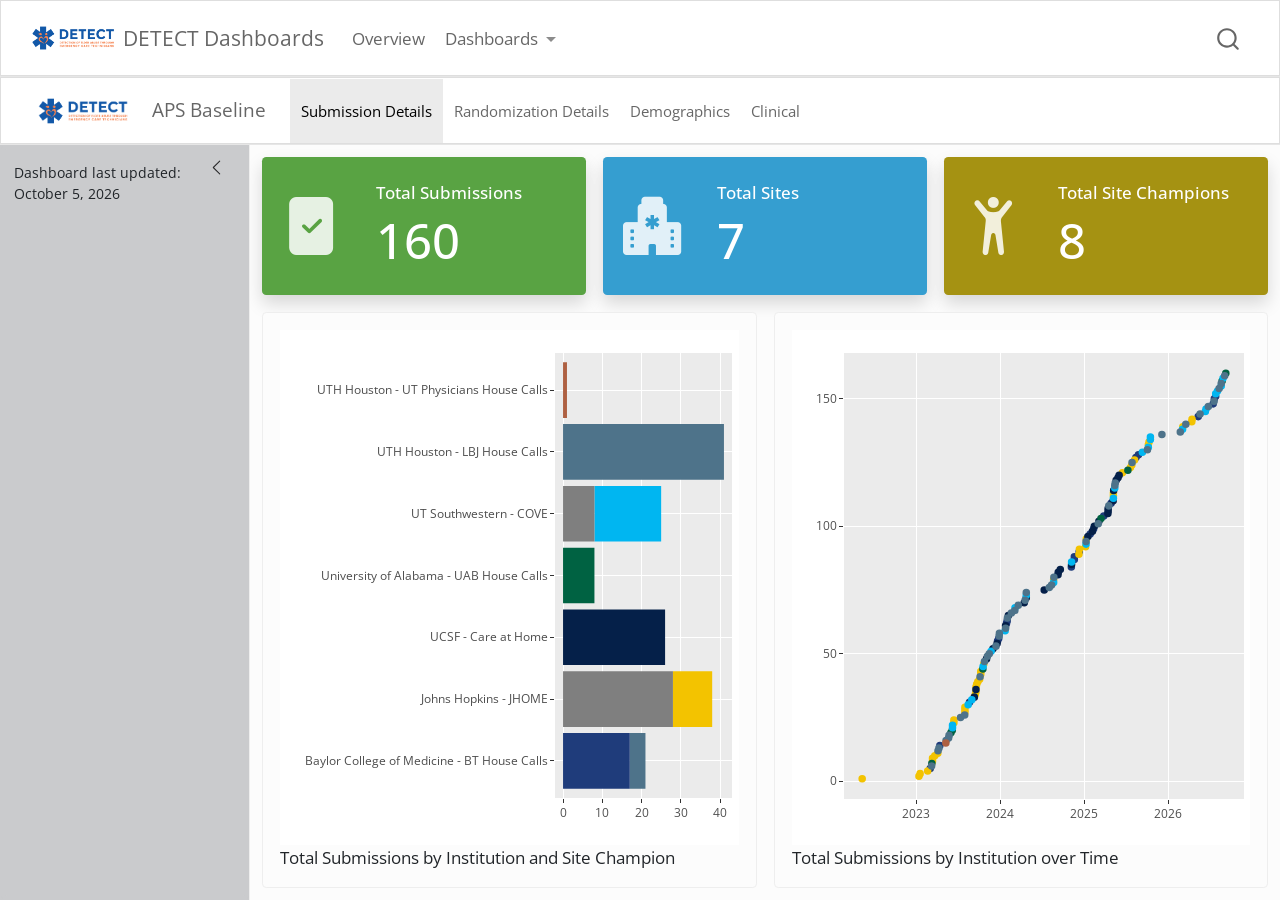
==== commit d1e46f32: "Built site for gh-pages" ====
--- a/sections/aps_baseline_dashboard.html
+++ b/sections/aps_baseline_dashboard.html
@@ -7,7 +7,7 @@
 <meta name="viewport" content="width=device-width, initial-scale=1.0, user-scalable=yes">
 
 <meta name="author" content="">
-<meta name="dcterms.date" content="2026-09-21">
+<meta name="dcterms.date" content="2026-10-05">
 
 <title>APS Baseline – DETECT Dashboards</title>
 <style>
@@ -237,8 +237,8 @@
 <div class="card cell html-fill-item html-fill-container bslib-card" data-bslib-card-init="" data-require-bs-caller="card()" data-full-screen="false">
 <div class="card-body html-fill-item html-fill-container">
 <div class="cell-output-display html-fill-item html-fill-container">
-<div class="plotly html-widget html-fill-item html-fill-container" id="htmlwidget-d63fb2fbb9be5a58def9" style="width:100%;height:406px;"></div>
-<script type="application/json" data-for="htmlwidget-d63fb2fbb9be5a58def9">{"x":{"data":[{"orientation":"v","width":17,"base":4.5499999999999998,"x":[16.5],"y":[0.90000000000000036],"text":"total_subs: 17<br />site_champ_label: Debbie Freeland, MD","type":"bar","textposition":"none","marker":{"autocolorscale":false,"color":"rgba(0,182,241,1)","line":{"width":1.8897637795275593,"color":"transparent"}},"name":"Debbie Freeland, MD","legendgroup":"Debbie Freeland, MD","showlegend":true,"xaxis":"x","yaxis":"y","hoverinfo":"text","frame":null},{"orientation":"v","width":1,"base":6.5499999999999998,"x":[0.5],"y":[0.90000000000000036],"text":"total_subs:  1<br />site_champ_label: Faith Atai, MD","type":"bar","textposition":"none","marker":{"autocolorscale":false,"color":"rgba(174,96,66,1)","line":{"width":1.8897637795275593,"color":"transparent"}},"name":"Faith Atai, MD","legendgroup":"Faith Atai, MD","showlegend":true,"xaxis":"x","yaxis":"y","hoverinfo":"text","frame":null},{"orientation":"v","width":[41,4],"base":[5.5499999999999998,0.55000000000000004],"x":[20.5,19],"y":[0.90000000000000036,0.89999999999999991],"text":["total_subs: 41<br />site_champ_label: Julia Hiner, MD","total_subs:  4<br />site_champ_label: Julia Hiner, MD"],"type":"bar","textposition":"none","marker":{"autocolorscale":false,"color":"rgba(78,115,138,1)","line":{"width":1.8897637795275593,"color":"transparent"}},"name":"Julia Hiner, MD","legendgroup":"Julia Hiner, MD","showlegend":true,"xaxis":"x","yaxis":"y","hoverinfo":"text","frame":null},{"orientation":"v","width":17,"base":0.55000000000000004,"x":[8.5],"y":[0.89999999999999991],"text":"total_subs: 17<br />site_champ_label: Kristina Little, MD","type":"bar","textposition":"none","marker":{"autocolorscale":false,"color":"rgba(31,60,123,1)","line":{"width":1.8897637795275593,"color":"transparent"}},"name":"Kristina Little, MD","legendgroup":"Kristina Little, MD","showlegend":true,"xaxis":"x","yaxis":"y","hoverinfo":"text","frame":null},{"orientation":"v","width":26,"base":2.5499999999999998,"x":[13],"y":[0.90000000000000036],"text":"total_subs: 26<br />site_champ_label: Maria Yefimova, Phd, MS","type":"bar","textposition":"none","marker":{"autocolorscale":false,"color":"rgba(5,32,73,1)","line":{"width":1.8897637795275593,"color":"transparent"}},"name":"Maria Yefimova, Phd, MS","legendgroup":"Maria Yefimova, Phd, MS","showlegend":true,"xaxis":"x","yaxis":"y","hoverinfo":"text","frame":null},{"orientation":"v","width":8,"base":3.5499999999999998,"x":[4],"y":[0.90000000000000036],"text":"total_subs:  8<br />site_champ_label: Marianthe Grammas, MD","type":"bar","textposition":"none","marker":{"autocolorscale":false,"color":"rgba(0,98,66,1)","line":{"width":1.8897637795275593,"color":"transparent"}},"name":"Marianthe Grammas, MD","legendgroup":"Marianthe Grammas, MD","showlegend":true,"xaxis":"x","yaxis":"y","hoverinfo":"text","frame":null},{"orientation":"v","width":10,"base":1.55,"x":[33],"y":[0.90000000000000013],"text":"total_subs: 10<br />site_champ_label: Thomas Cudjoe, MD, MPH","type":"bar","textposition":"none","marker":{"autocolorscale":false,"color":"rgba(243,195,0,1)","line":{"width":1.8897637795275593,"color":"transparent"}},"name":"Thomas Cudjoe, MD, MPH","legendgroup":"Thomas Cudjoe, MD, MPH","showlegend":true,"xaxis":"x","yaxis":"y","hoverinfo":"text","frame":null},{"orientation":"v","width":[28,8],"base":[1.55,4.5499999999999998],"x":[14,4],"y":[0.90000000000000013,0.90000000000000036],"text":["total_subs: 28<br />site_champ_label: NA","total_subs:  8<br />site_champ_label: NA"],"type":"bar","textposition":"none","marker":{"autocolorscale":false,"color":"rgba(127,127,127,1)","line":{"width":1.8897637795275593,"color":"transparent"}},"name":"NA","legendgroup":"NA","showlegend":true,"xaxis":"x","yaxis":"y","hoverinfo":"text","frame":null}],"layout":{"margin":{"t":23.305936073059364,"r":7.3059360730593621,"b":22.648401826484022,"l":262.28310502283114},"plot_bgcolor":"rgba(235,235,235,1)","paper_bgcolor":"rgba(255,255,255,1)","font":{"color":"rgba(0,0,0,1)","family":"","size":14.611872146118724},"xaxis":{"domain":[0,1],"automargin":true,"type":"linear","autorange":false,"range":[-2.0500000000000003,43.049999999999997],"tickmode":"array","ticktext":["0","10","20","30","40"],"tickvals":[0,9.9999999999999982,20,29.999999999999996,40],"categoryorder":"array","categoryarray":["0","10","20","30","40"],"nticks":null,"ticks":"outside","tickcolor":"rgba(51,51,51,1)","ticklen":3.6529680365296811,"tickwidth":0.66417600664176002,"showticklabels":true,"tickfont":{"color":"rgba(77,77,77,1)","family":"","size":11.68949771689498},"tickangle":-0,"showline":false,"linecolor":null,"linewidth":0,"showgrid":true,"gridcolor":"rgba(255,255,255,1)","gridwidth":0.66417600664176002,"zeroline":false,"anchor":"y","title":{"text":"","font":{"color":null,"family":null,"size":0}},"hoverformat":".2f"},"yaxis":{"domain":[0,1],"automargin":true,"type":"linear","autorange":false,"range":[0.40000000000000002,7.5999999999999996],"tickmode":"array","ticktext":["Baylor College of Medicine - BT House Calls","Johns Hopkins - JHOME","UCSF - Care at Home","University of Alabama - UAB House Calls","UT Southwestern - COVE","UTH Houston - LBJ House Calls","UTH Houston - UT Physicians House Calls"],"tickvals":[1,2,3,4.0000000000000009,5,6,7],"categoryorder":"array","categoryarray":["Baylor College of Medicine - BT House Calls","Johns Hopkins - JHOME","UCSF - Care at Home","University of Alabama - UAB House Calls","UT Southwestern - COVE","UTH Houston - LBJ House Calls","UTH Houston - UT Physicians House Calls"],"nticks":null,"ticks":"outside","tickcolor":"rgba(51,51,51,1)","ticklen":3.6529680365296811,"tickwidth":0.66417600664176002,"showticklabels":true,"tickfont":{"color":"rgba(77,77,77,1)","family":"","size":11.68949771689498},"tickangle":-0,"showline":false,"linecolor":null,"linewidth":0,"showgrid":true,"gridcolor":"rgba(255,255,255,1)","gridwidth":0.66417600664176002,"zeroline":false,"anchor":"x","title":{"text":"","font":{"color":null,"family":null,"size":0}},"hoverformat":".2f"},"shapes":[],"showlegend":false,"legend":{"bgcolor":"rgba(255,255,255,1)","bordercolor":"transparent","borderwidth":1.8897637795275593,"font":{"color":"rgba(0,0,0,1)","family":"","size":11.68949771689498}},"hovermode":"closest","barmode":"relative"},"config":{"doubleClick":"reset","modeBarButtonsToAdd":["hoverclosest","hovercompare"],"showSendToCloud":false},"source":"A","attrs":{"1118e6c769b9d":{"x":{},"y":{},"fill":{},"type":"bar"}},"cur_data":"1118e6c769b9d","visdat":{"1118e6c769b9d":["function (y) ","x"]},"highlight":{"on":"plotly_click","persistent":false,"dynamic":false,"selectize":false,"opacityDim":0.20000000000000001,"selected":{"opacity":1},"debounce":0},"shinyEvents":["plotly_hover","plotly_click","plotly_selected","plotly_relayout","plotly_brushed","plotly_brushing","plotly_clickannotation","plotly_doubleclick","plotly_deselect","plotly_afterplot","plotly_sunburstclick"],"base_url":"https://plot.ly"},"evals":[],"jsHooks":[]}</script>
+<div class="plotly html-widget html-fill-item html-fill-container" id="htmlwidget-6c896e7b42251dae2412" style="width:100%;height:406px;"></div>
+<script type="application/json" data-for="htmlwidget-6c896e7b42251dae2412">{"x":{"data":[{"orientation":"v","width":17,"base":4.5499999999999998,"x":[16.5],"y":[0.90000000000000036],"text":"total_subs: 17<br />site_champ_label: Debbie Freeland, MD","type":"bar","textposition":"none","marker":{"autocolorscale":false,"color":"rgba(0,182,241,1)","line":{"width":1.8897637795275593,"color":"transparent"}},"name":"Debbie Freeland, MD","legendgroup":"Debbie Freeland, MD","showlegend":true,"xaxis":"x","yaxis":"y","hoverinfo":"text","frame":null},{"orientation":"v","width":1,"base":6.5499999999999998,"x":[0.5],"y":[0.90000000000000036],"text":"total_subs:  1<br />site_champ_label: Faith Atai, MD","type":"bar","textposition":"none","marker":{"autocolorscale":false,"color":"rgba(174,96,66,1)","line":{"width":1.8897637795275593,"color":"transparent"}},"name":"Faith Atai, MD","legendgroup":"Faith Atai, MD","showlegend":true,"xaxis":"x","yaxis":"y","hoverinfo":"text","frame":null},{"orientation":"v","width":[41,4],"base":[5.5499999999999998,0.55000000000000004],"x":[20.5,19],"y":[0.90000000000000036,0.89999999999999991],"text":["total_subs: 41<br />site_champ_label: Julia Hiner, MD","total_subs:  4<br />site_champ_label: Julia Hiner, MD"],"type":"bar","textposition":"none","marker":{"autocolorscale":false,"color":"rgba(78,115,138,1)","line":{"width":1.8897637795275593,"color":"transparent"}},"name":"Julia Hiner, MD","legendgroup":"Julia Hiner, MD","showlegend":true,"xaxis":"x","yaxis":"y","hoverinfo":"text","frame":null},{"orientation":"v","width":17,"base":0.55000000000000004,"x":[8.5],"y":[0.89999999999999991],"text":"total_subs: 17<br />site_champ_label: Kristina Little, MD","type":"bar","textposition":"none","marker":{"autocolorscale":false,"color":"rgba(31,60,123,1)","line":{"width":1.8897637795275593,"color":"transparent"}},"name":"Kristina Little, MD","legendgroup":"Kristina Little, MD","showlegend":true,"xaxis":"x","yaxis":"y","hoverinfo":"text","frame":null},{"orientation":"v","width":26,"base":2.5499999999999998,"x":[13],"y":[0.90000000000000036],"text":"total_subs: 26<br />site_champ_label: Maria Yefimova, Phd, MS","type":"bar","textposition":"none","marker":{"autocolorscale":false,"color":"rgba(5,32,73,1)","line":{"width":1.8897637795275593,"color":"transparent"}},"name":"Maria Yefimova, Phd, MS","legendgroup":"Maria Yefimova, Phd, MS","showlegend":true,"xaxis":"x","yaxis":"y","hoverinfo":"text","frame":null},{"orientation":"v","width":8,"base":3.5499999999999998,"x":[4],"y":[0.90000000000000036],"text":"total_subs:  8<br />site_champ_label: Marianthe Grammas, MD","type":"bar","textposition":"none","marker":{"autocolorscale":false,"color":"rgba(0,98,66,1)","line":{"width":1.8897637795275593,"color":"transparent"}},"name":"Marianthe Grammas, MD","legendgroup":"Marianthe Grammas, MD","showlegend":true,"xaxis":"x","yaxis":"y","hoverinfo":"text","frame":null},{"orientation":"v","width":10,"base":1.55,"x":[33],"y":[0.90000000000000013],"text":"total_subs: 10<br />site_champ_label: Thomas Cudjoe, MD, MPH","type":"bar","textposition":"none","marker":{"autocolorscale":false,"color":"rgba(243,195,0,1)","line":{"width":1.8897637795275593,"color":"transparent"}},"name":"Thomas Cudjoe, MD, MPH","legendgroup":"Thomas Cudjoe, MD, MPH","showlegend":true,"xaxis":"x","yaxis":"y","hoverinfo":"text","frame":null},{"orientation":"v","width":[28,8],"base":[1.55,4.5499999999999998],"x":[14,4],"y":[0.90000000000000013,0.90000000000000036],"text":["total_subs: 28<br />site_champ_label: NA","total_subs:  8<br />site_champ_label: NA"],"type":"bar","textposition":"none","marker":{"autocolorscale":false,"color":"rgba(127,127,127,1)","line":{"width":1.8897637795275593,"color":"transparent"}},"name":"NA","legendgroup":"NA","showlegend":true,"xaxis":"x","yaxis":"y","hoverinfo":"text","frame":null}],"layout":{"margin":{"t":23.305936073059364,"r":7.3059360730593621,"b":22.648401826484022,"l":262.28310502283114},"plot_bgcolor":"rgba(235,235,235,1)","paper_bgcolor":"rgba(255,255,255,1)","font":{"color":"rgba(0,0,0,1)","family":"","size":14.611872146118724},"xaxis":{"domain":[0,1],"automargin":true,"type":"linear","autorange":false,"range":[-2.0500000000000003,43.049999999999997],"tickmode":"array","ticktext":["0","10","20","30","40"],"tickvals":[0,9.9999999999999982,20,29.999999999999996,40],"categoryorder":"array","categoryarray":["0","10","20","30","40"],"nticks":null,"ticks":"outside","tickcolor":"rgba(51,51,51,1)","ticklen":3.6529680365296811,"tickwidth":0.66417600664176002,"showticklabels":true,"tickfont":{"color":"rgba(77,77,77,1)","family":"","size":11.68949771689498},"tickangle":-0,"showline":false,"linecolor":null,"linewidth":0,"showgrid":true,"gridcolor":"rgba(255,255,255,1)","gridwidth":0.66417600664176002,"zeroline":false,"anchor":"y","title":{"text":"","font":{"color":null,"family":null,"size":0}},"hoverformat":".2f"},"yaxis":{"domain":[0,1],"automargin":true,"type":"linear","autorange":false,"range":[0.40000000000000002,7.5999999999999996],"tickmode":"array","ticktext":["Baylor College of Medicine - BT House Calls","Johns Hopkins - JHOME","UCSF - Care at Home","University of Alabama - UAB House Calls","UT Southwestern - COVE","UTH Houston - LBJ House Calls","UTH Houston - UT Physicians House Calls"],"tickvals":[1,2,3,4.0000000000000009,5,6,7],"categoryorder":"array","categoryarray":["Baylor College of Medicine - BT House Calls","Johns Hopkins - JHOME","UCSF - Care at Home","University of Alabama - UAB House Calls","UT Southwestern - COVE","UTH Houston - LBJ House Calls","UTH Houston - UT Physicians House Calls"],"nticks":null,"ticks":"outside","tickcolor":"rgba(51,51,51,1)","ticklen":3.6529680365296811,"tickwidth":0.66417600664176002,"showticklabels":true,"tickfont":{"color":"rgba(77,77,77,1)","family":"","size":11.68949771689498},"tickangle":-0,"showline":false,"linecolor":null,"linewidth":0,"showgrid":true,"gridcolor":"rgba(255,255,255,1)","gridwidth":0.66417600664176002,"zeroline":false,"anchor":"x","title":{"text":"","font":{"color":null,"family":null,"size":0}},"hoverformat":".2f"},"shapes":[],"showlegend":false,"legend":{"bgcolor":"rgba(255,255,255,1)","bordercolor":"transparent","borderwidth":1.8897637795275593,"font":{"color":"rgba(0,0,0,1)","family":"","size":11.68949771689498}},"hovermode":"closest","barmode":"relative"},"config":{"doubleClick":"reset","modeBarButtonsToAdd":["hoverclosest","hovercompare"],"showSendToCloud":false},"source":"A","attrs":{"9b3564dd8bb1":{"x":{},"y":{},"fill":{},"type":"bar"}},"cur_data":"9b3564dd8bb1","visdat":{"9b3564dd8bb1":["function (y) ","x"]},"highlight":{"on":"plotly_click","persistent":false,"dynamic":false,"selectize":false,"opacityDim":0.20000000000000001,"selected":{"opacity":1},"debounce":0},"shinyEvents":["plotly_hover","plotly_click","plotly_selected","plotly_relayout","plotly_brushed","plotly_brushing","plotly_clickannotation","plotly_doubleclick","plotly_deselect","plotly_afterplot","plotly_sunburstclick"],"base_url":"https://plot.ly"},"evals":[],"jsHooks":[]}</script>
 <p>Total Submissions by Institution and Site Champion</p>
 </div>
 </div>
@@ -250,8 +250,8 @@
 </bslib-tooltip><script data-bslib-card-init="">bslib.Card.initializeAllCards();</script></div><div class="card cell html-fill-item html-fill-container bslib-card" data-bslib-card-init="" data-require-bs-caller="card()" data-full-screen="false">
 <div class="card-body html-fill-item html-fill-container">
 <div class="cell-output-display html-fill-item html-fill-container">
-<div class="plotly html-widget html-fill-item html-fill-container" id="htmlwidget-312ccc416c3b306df966" style="width:100%;height:406px;"></div>
-<script type="application/json" data-for="htmlwidget-312ccc416c3b306df966">{"x":{"data":[{"x":[19419,19461,19590,19712,19717,19751,19754,20033,20046,20046,20067,20115,20130,20174,20206,20314,20325,20585,20650,20655,20661],"y":[5,14,31,55,56,62,63,84,87,88,90,97,99,104,109,127,128,143,148,150,151],"text":["date: 2023-03-03<br />cum_submissions:   5<br />institution_label: Baylor College of Medicine - BT House Calls","date: 2023-04-14<br />cum_submissions:  14<br />institution_label: Baylor College of Medicine - BT House Calls","date: 2023-08-21<br />cum_submissions:  31<br />institution_label: Baylor College of Medicine - BT House Calls","date: 2023-12-21<br />cum_submissions:  55<br />institution_label: Baylor College of Medicine - BT House Calls","date: 2023-12-26<br />cum_submissions:  56<br />institution_label: Baylor College of Medicine - BT House Calls","date: 2024-01-29<br />cum_submissions:  62<br />institution_label: Baylor College of Medicine - BT House Calls","date: 2024-02-01<br />cum_submissions:  63<br />institution_label: Baylor College of Medicine - BT House Calls","date: 2024-11-06<br />cum_submissions:  84<br />institution_label: Baylor College of Medicine - BT House Calls","date: 2024-11-19<br />cum_submissions:  87<br />institution_label: Baylor College of Medicine - BT House Calls","date: 2024-11-19<br />cum_submissions:  88<br />institution_label: Baylor College of Medicine - BT House Calls","date: 2024-12-10<br />cum_submissions:  90<br />institution_label: Baylor College of Medicine - BT House Calls","date: 2025-01-27<br />cum_submissions:  97<br />institution_label: Baylor College of Medicine - BT House Calls","date: 2025-02-11<br />cum_submissions:  99<br />institution_label: Baylor College of Medicine - BT House Calls","date: 2025-03-27<br />cum_submissions: 104<br />institution_label: Baylor College of Medicine - BT House Calls","date: 2025-04-28<br />cum_submissions: 109<br />institution_label: Baylor College of Medicine - BT House Calls","date: 2025-08-14<br />cum_submissions: 127<br />institution_label: Baylor College of Medicine - BT House Calls","date: 2025-08-25<br />cum_submissions: 128<br />institution_label: Baylor College of Medicine - BT House Calls","date: 2026-05-12<br />cum_submissions: 143<br />institution_label: Baylor College of Medicine - BT House Calls","date: 2026-07-16<br />cum_submissions: 148<br />institution_label: Baylor College of Medicine - BT House Calls","date: 2026-07-21<br />cum_submissions: 150<br />institution_label: Baylor College of Medicine - BT House Calls","date: 2026-07-27<br />cum_submissions: 151<br />institution_label: Baylor College of Medicine - BT House Calls"],"type":"scatter","mode":"markers","marker":{"autocolorscale":false,"color":"rgba(31,60,123,1)","opacity":1,"size":5.6692913385826778,"symbol":"circle","line":{"width":1.8897637795275593,"color":"rgba(31,60,123,1)"}},"hoveron":"points","name":"Baylor College of Medicine - BT House Calls","legendgroup":"Baylor College of Medicine - BT House Calls","showlegend":true,"xaxis":"x","yaxis":"y","hoverinfo":"text","frame":null},{"x":[19123,19370,19375,19408,19429,19429,19439,19452,19522,19522,19570,19570,19570,19615,19618,19618,19621,19626,19634,19639,19639,19652,19956,20066,20068,20095,20098,20216,20216,20255,20290,20296,20308,20368,20371,20518,20557,20558],"y":[1,2,3,4,8,9,10,11,23,24,27,28,29,34,35,37,38,39,40,42,43,46,79,89,91,92,95,112,113,121,123,124,126,132,133,139,141,142],"text":["date: 2022-05-11<br />cum_submissions:   1<br />institution_label: Johns Hopkins - JHOME","date: 2023-01-13<br />cum_submissions:   2<br />institution_label: Johns Hopkins - JHOME","date: 2023-01-18<br />cum_submissions:   3<br />institution_label: Johns Hopkins - JHOME","date: 2023-02-20<br />cum_submissions:   4<br />institution_label: Johns Hopkins - JHOME","date: 2023-03-13<br />cum_submissions:   8<br />institution_label: Johns Hopkins - JHOME","date: 2023-03-13<br />cum_submissions:   9<br />institution_label: Johns Hopkins - JHOME","date: 2023-03-23<br />cum_submissions:  10<br />institution_label: Johns Hopkins - JHOME","date: 2023-04-05<br />cum_submissions:  11<br />institution_label: Johns Hopkins - JHOME","date: 2023-06-14<br />cum_submissions:  23<br />institution_label: Johns Hopkins - JHOME","date: 2023-06-14<br />cum_submissions:  24<br />institution_label: Johns Hopkins - JHOME","date: 2023-08-01<br />cum_submissions:  27<br />institution_label: Johns Hopkins - JHOME","date: 2023-08-01<br />cum_submissions:  28<br />institution_label: Johns Hopkins - JHOME","date: 2023-08-01<br />cum_submissions:  29<br />institution_label: Johns Hopkins - JHOME","date: 2023-09-15<br />cum_submissions:  34<br />institution_label: Johns Hopkins - JHOME","date: 2023-09-18<br />cum_submissions:  35<br />institution_label: Johns Hopkins - JHOME","date: 2023-09-18<br />cum_submissions:  37<br />institution_label: Johns Hopkins - JHOME","date: 2023-09-21<br />cum_submissions:  38<br />institution_label: Johns Hopkins - JHOME","date: 2023-09-26<br />cum_submissions:  39<br />institution_label: Johns Hopkins - JHOME","date: 2023-10-04<br />cum_submissions:  40<br />institution_label: Johns Hopkins - JHOME","date: 2023-10-09<br />cum_submissions:  42<br />institution_label: Johns Hopkins - JHOME","date: 2023-10-09<br />cum_submissions:  43<br />institution_label: Johns Hopkins - JHOME","date: 2023-10-22<br />cum_submissions:  46<br />institution_label: Johns Hopkins - JHOME","date: 2024-08-21<br />cum_submissions:  79<br />institution_label: Johns Hopkins - JHOME","date: 2024-12-09<br />cum_submissions:  89<br />institution_label: Johns Hopkins - JHOME","date: 2024-12-11<br />cum_submissions:  91<br />institution_label: Johns Hopkins - JHOME","date: 2025-01-07<br />cum_submissions:  92<br />institution_label: Johns Hopkins - JHOME","date: 2025-01-10<br />cum_submissions:  95<br />institution_label: Johns Hopkins - JHOME","date: 2025-05-08<br />cum_submissions: 112<br />institution_label: Johns Hopkins - JHOME","date: 2025-05-08<br />cum_submissions: 113<br />institution_label: Johns Hopkins - JHOME","date: 2025-06-16<br />cum_submissions: 121<br />institution_label: Johns Hopkins - JHOME","date: 2025-07-21<br />cum_submissions: 123<br />institution_label: Johns Hopkins - JHOME","date: 2025-07-27<br />cum_submissions: 124<br />institution_label: Johns Hopkins - JHOME","date: 2025-08-08<br />cum_submissions: 126<br />institution_label: Johns Hopkins - JHOME","date: 2025-10-07<br />cum_submissions: 132<br />institution_label: Johns Hopkins - JHOME","date: 2025-10-10<br />cum_submissions: 133<br />institution_label: Johns Hopkins - JHOME","date: 2026-03-06<br />cum_submissions: 139<br />institution_label: Johns Hopkins - JHOME","date: 2026-04-14<br />cum_submissions: 141<br />institution_label: Johns Hopkins - JHOME","date: 2026-04-15<br />cum_submissions: 142<br />institution_label: Johns Hopkins - JHOME"],"type":"scatter","mode":"markers","marker":{"autocolorscale":false,"color":"rgba(243,195,0,1)","opacity":1,"size":5.6692913385826778,"symbol":"circle","line":{"width":1.8897637795275593,"color":"rgba(243,195,0,1)"}},"hoveron":"points","name":"Johns Hopkins - JHOME","legendgroup":"Johns Hopkins - JHOME","showlegend":true,"xaxis":"x","yaxis":"y","hoverinfo":"text","frame":null},{"x":[19611,19618,19664,19692,19710,19747,19759,19828,19837,19915,19975,19976,19985,20034,20105,20125,20133,20153,20192,20193,20193,20215,20217,20228,20236,20241],"y":[33,36,48,52,54,61,65,70,72,75,81,82,83,85,96,98,100,102,105,106,107,110,114,118,119,120],"text":["date: 2023-09-11<br />cum_submissions:  33<br />institution_label: UCSF - Care at Home","date: 2023-09-18<br />cum_submissions:  36<br />institution_label: UCSF - Care at Home","date: 2023-11-03<br />cum_submissions:  48<br />institution_label: UCSF - Care at Home","date: 2023-12-01<br />cum_submissions:  52<br />institution_label: UCSF - Care at Home","date: 2023-12-19<br />cum_submissions:  54<br />institution_label: UCSF - Care at Home","date: 2024-01-25<br />cum_submissions:  61<br />institution_label: UCSF - Care at Home","date: 2024-02-06<br />cum_submissions:  65<br />institution_label: UCSF - Care at Home","date: 2024-04-15<br />cum_submissions:  70<br />institution_label: UCSF - Care at Home","date: 2024-04-24<br />cum_submissions:  72<br />institution_label: UCSF - Care at Home","date: 2024-07-11<br />cum_submissions:  75<br />institution_label: UCSF - Care at Home","date: 2024-09-09<br />cum_submissions:  81<br />institution_label: UCSF - Care at Home","date: 2024-09-10<br />cum_submissions:  82<br />institution_label: UCSF - Care at Home","date: 2024-09-19<br />cum_submissions:  83<br />institution_label: UCSF - Care at Home","date: 2024-11-07<br />cum_submissions:  85<br />institution_label: UCSF - Care at Home","date: 2025-01-17<br />cum_submissions:  96<br />institution_label: UCSF - Care at Home","date: 2025-02-06<br />cum_submissions:  98<br />institution_label: UCSF - Care at Home","date: 2025-02-14<br />cum_submissions: 100<br />institution_label: UCSF - Care at Home","date: 2025-03-06<br />cum_submissions: 102<br />institution_label: UCSF - Care at Home","date: 2025-04-14<br />cum_submissions: 105<br />institution_label: UCSF - Care at Home","date: 2025-04-15<br />cum_submissions: 106<br />institution_label: UCSF - Care at Home","date: 2025-04-15<br />cum_submissions: 107<br />institution_label: UCSF - Care at Home","date: 2025-05-07<br />cum_submissions: 110<br />institution_label: UCSF - Care at Home","date: 2025-05-09<br />cum_submissions: 114<br />institution_label: UCSF - Care at Home","date: 2025-05-20<br />cum_submissions: 118<br />institution_label: UCSF - Care at Home","date: 2025-05-28<br />cum_submissions: 119<br />institution_label: UCSF - Care at Home","date: 2025-06-02<br />cum_submissions: 120<br />institution_label: UCSF - Care at Home"],"type":"scatter","mode":"markers","marker":{"autocolorscale":false,"color":"rgba(5,32,73,1)","opacity":1,"size":5.6692913385826778,"symbol":"circle","line":{"width":1.8897637795275593,"color":"rgba(5,32,73,1)"}},"hoveron":"points","name":"UCSF - Care at Home","legendgroup":"UCSF - Care at Home","showlegend":true,"xaxis":"x","yaxis":"y","hoverinfo":"text","frame":null},{"x":[19426,19509,19515,19648,20162,20279,20689,20705],"y":[7,19,20,44,103,122,157,160],"text":["date: 2023-03-10<br />cum_submissions:   7<br />institution_label: University of Alabama - UAB House Calls","date: 2023-06-01<br />cum_submissions:  19<br />institution_label: University of Alabama - UAB House Calls","date: 2023-06-07<br />cum_submissions:  20<br />institution_label: University of Alabama - UAB House Calls","date: 2023-10-18<br />cum_submissions:  44<br />institution_label: University of Alabama - UAB House Calls","date: 2025-03-15<br />cum_submissions: 103<br />institution_label: University of Alabama - UAB House Calls","date: 2025-07-10<br />cum_submissions: 122<br />institution_label: University of Alabama - UAB House Calls","date: 2026-08-24<br />cum_submissions: 157<br />institution_label: University of Alabama - UAB House Calls","date: 2026-09-09<br />cum_submissions: 160<br />institution_label: University of Alabama - UAB House Calls"],"type":"scatter","mode":"markers","marker":{"autocolorscale":false,"color":"rgba(0,98,66,1)","opacity":1,"size":5.6692913385826778,"symbol":"circle","line":{"width":1.8897637795275593,"color":"rgba(0,98,66,1)"}},"hoveron":"points","name":"University of Alabama - UAB House Calls","legendgroup":"University of Alabama - UAB House Calls","showlegend":true,"xaxis":"x","yaxis":"y","hoverinfo":"text","frame":null},{"x":[19516,19516,19584,19600,19649,19684,19745,19788,19837,19956,20034,20097,20216,20222,20342,20368,20377,20377,20517,20616,20619,20661,20669,20685,20693],"y":[21,22,30,32,45,51,59,68,73,78,86,93,111,115,129,131,134,135,138,145,146,152,153,155,158],"text":["date: 2023-06-08<br />cum_submissions:  21<br />institution_label: UT Southwestern - COVE","date: 2023-06-08<br />cum_submissions:  22<br />institution_label: UT Southwestern - COVE","date: 2023-08-15<br />cum_submissions:  30<br />institution_label: UT Southwestern - COVE","date: 2023-08-31<br />cum_submissions:  32<br />institution_label: UT Southwestern - COVE","date: 2023-10-19<br />cum_submissions:  45<br />institution_label: UT Southwestern - COVE","date: 2023-11-23<br />cum_submissions:  51<br />institution_label: UT Southwestern - COVE","date: 2024-01-23<br />cum_submissions:  59<br />institution_label: UT Southwestern - COVE","date: 2024-03-06<br />cum_submissions:  68<br />institution_label: UT Southwestern - COVE","date: 2024-04-24<br />cum_submissions:  73<br />institution_label: UT Southwestern - COVE","date: 2024-08-21<br />cum_submissions:  78<br />institution_label: UT Southwestern - COVE","date: 2024-11-07<br />cum_submissions:  86<br />institution_label: UT Southwestern - COVE","date: 2025-01-09<br />cum_submissions:  93<br />institution_label: UT Southwestern - COVE","date: 2025-05-08<br />cum_submissions: 111<br />institution_label: UT Southwestern - COVE","date: 2025-05-14<br />cum_submissions: 115<br />institution_label: UT Southwestern - COVE","date: 2025-09-11<br />cum_submissions: 129<br />institution_label: UT Southwestern - COVE","date: 2025-10-07<br />cum_submissions: 131<br />institution_label: UT Southwestern - COVE","date: 2025-10-16<br />cum_submissions: 134<br />institution_label: UT Southwestern - COVE","date: 2025-10-16<br />cum_submissions: 135<br />institution_label: UT Southwestern - COVE","date: 2026-03-05<br />cum_submissions: 138<br />institution_label: UT Southwestern - COVE","date: 2026-06-12<br />cum_submissions: 145<br />institution_label: UT Southwestern - COVE","date: 2026-06-15<br />cum_submissions: 146<br />institution_label: UT Southwestern - COVE","date: 2026-07-27<br />cum_submissions: 152<br />institution_label: UT Southwestern - COVE","date: 2026-08-04<br />cum_submissions: 153<br />institution_label: UT Southwestern - COVE","date: 2026-08-20<br />cum_submissions: 155<br />institution_label: UT Southwestern - COVE","date: 2026-08-28<br />cum_submissions: 158<br />institution_label: UT Southwestern - COVE"],"type":"scatter","mode":"markers","marker":{"autocolorscale":false,"color":"rgba(0,182,241,1)","opacity":1,"size":5.6692913385826778,"symbol":"circle","line":{"width":1.8897637795275593,"color":"rgba(0,182,241,1)"}},"hoveron":"points","name":"UT Southwestern - COVE","legendgroup":"UT Southwestern - COVE","showlegend":true,"xaxis":"x","yaxis":"y","hoverinfo":"text","frame":null},{"x":[19425,19453,19457,19488,19499,19501,19551,19569,19636,19655,19668,19676,19705,19719,19720,19747,19755,19772,19787,19802,19832,19837,19937,19947,19957,20097,20150,20196,20222,20224,20297,20364,20427,20507,20531,20593,20629,20654,20676,20685,20700],"y":[6,12,13,16,17,18,25,26,41,47,49,50,53,57,58,60,64,66,67,69,71,74,76,77,80,94,101,108,116,117,125,130,136,137,140,144,147,149,154,156,159],"text":["date: 2023-03-09<br />cum_submissions:   6<br />institution_label: UTH Houston - LBJ House Calls","date: 2023-04-06<br />cum_submissions:  12<br />institution_label: UTH Houston - LBJ House Calls","date: 2023-04-10<br />cum_submissions:  13<br />institution_label: UTH Houston - LBJ House Calls","date: 2023-05-11<br />cum_submissions:  16<br />institution_label: UTH Houston - LBJ House Calls","date: 2023-05-22<br />cum_submissions:  17<br />institution_label: UTH Houston - LBJ House Calls","date: 2023-05-24<br />cum_submissions:  18<br />institution_label: UTH Houston - LBJ House Calls","date: 2023-07-13<br />cum_submissions:  25<br />institution_label: UTH Houston - LBJ House Calls","date: 2023-07-31<br />cum_submissions:  26<br />institution_label: UTH Houston - LBJ House Calls","date: 2023-10-06<br />cum_submissions:  41<br />institution_label: UTH Houston - LBJ House Calls","date: 2023-10-25<br />cum_submissions:  47<br />institution_label: UTH Houston - LBJ House Calls","date: 2023-11-07<br />cum_submissions:  49<br />institution_label: UTH Houston - LBJ House Calls","date: 2023-11-15<br />cum_submissions:  50<br />institution_label: UTH Houston - LBJ House Calls","date: 2023-12-14<br />cum_submissions:  53<br />institution_label: UTH Houston - LBJ House Calls","date: 2023-12-28<br />cum_submissions:  57<br />institution_label: UTH Houston - LBJ House Calls","date: 2023-12-29<br />cum_submissions:  58<br />institution_label: UTH Houston - LBJ House Calls","date: 2024-01-25<br />cum_submissions:  60<br />institution_label: UTH Houston - LBJ House Calls","date: 2024-02-02<br />cum_submissions:  64<br />institution_label: UTH Houston - LBJ House Calls","date: 2024-02-19<br />cum_submissions:  66<br />institution_label: UTH Houston - LBJ House Calls","date: 2024-03-05<br />cum_submissions:  67<br />institution_label: UTH Houston - LBJ House Calls","date: 2024-03-20<br />cum_submissions:  69<br />institution_label: UTH Houston - LBJ House Calls","date: 2024-04-19<br />cum_submissions:  71<br />institution_label: UTH Houston - LBJ House Calls","date: 2024-04-24<br />cum_submissions:  74<br />institution_label: UTH Houston - LBJ House Calls","date: 2024-08-02<br />cum_submissions:  76<br />institution_label: UTH Houston - LBJ House Calls","date: 2024-08-12<br />cum_submissions:  77<br />institution_label: UTH Houston - LBJ House Calls","date: 2024-08-22<br />cum_submissions:  80<br />institution_label: UTH Houston - LBJ House Calls","date: 2025-01-09<br />cum_submissions:  94<br />institution_label: UTH Houston - LBJ House Calls","date: 2025-03-03<br />cum_submissions: 101<br />institution_label: UTH Houston - LBJ House Calls","date: 2025-04-18<br />cum_submissions: 108<br />institution_label: UTH Houston - LBJ House Calls","date: 2025-05-14<br />cum_submissions: 116<br />institution_label: UTH Houston - LBJ House Calls","date: 2025-05-16<br />cum_submissions: 117<br />institution_label: UTH Houston - LBJ House Calls","date: 2025-07-28<br />cum_submissions: 125<br />institution_label: UTH Houston - LBJ House Calls","date: 2025-10-03<br />cum_submissions: 130<br />institution_label: UTH Houston - LBJ House Calls","date: 2025-12-05<br />cum_submissions: 136<br />institution_label: UTH Houston - LBJ House Calls","date: 2026-02-23<br />cum_submissions: 137<br />institution_label: UTH Houston - LBJ House Calls","date: 2026-03-19<br />cum_submissions: 140<br />institution_label: UTH Houston - LBJ House Calls","date: 2026-05-20<br />cum_submissions: 144<br />institution_label: UTH Houston - LBJ House Calls","date: 2026-06-25<br />cum_submissions: 147<br />institution_label: UTH Houston - LBJ House Calls","date: 2026-07-20<br />cum_submissions: 149<br />institution_label: UTH Houston - LBJ House Calls","date: 2026-08-11<br />cum_submissions: 154<br />institution_label: UTH Houston - LBJ House Calls","date: 2026-08-20<br />cum_submissions: 156<br />institution_label: UTH Houston - LBJ House Calls","date: 2026-09-04<br />cum_submissions: 159<br />institution_label: UTH Houston - LBJ House Calls"],"type":"scatter","mode":"markers","marker":{"autocolorscale":false,"color":"rgba(78,115,138,1)","opacity":1,"size":5.6692913385826778,"symbol":"circle","line":{"width":1.8897637795275593,"color":"rgba(78,115,138,1)"}},"hoveron":"points","name":"UTH Houston - LBJ House Calls","legendgroup":"UTH Houston - LBJ House Calls","showlegend":true,"xaxis":"x","yaxis":"y","hoverinfo":"text","frame":null},{"x":[19487],"y":[15],"text":"date: 2023-05-10<br />cum_submissions:  15<br />institution_label: UTH Houston - UT Physicians House Calls","type":"scatter","mode":"markers","marker":{"autocolorscale":false,"color":"rgba(174,96,66,1)","opacity":1,"size":5.6692913385826778,"symbol":"circle","line":{"width":1.8897637795275593,"color":"rgba(174,96,66,1)"}},"hoveron":"points","name":"UTH Houston - UT Physicians House Calls","legendgroup":"UTH Houston - UT Physicians House Calls","showlegend":true,"xaxis":"x","yaxis":"y","hoverinfo":"text","frame":null}],"layout":{"margin":{"t":23.305936073059364,"r":7.3059360730593621,"b":22.648401826484022,"l":28.493150684931514},"plot_bgcolor":"rgba(235,235,235,1)","paper_bgcolor":"rgba(255,255,255,1)","font":{"color":"rgba(0,0,0,1)","family":"","size":14.611872146118724},"xaxis":{"domain":[0,1],"automargin":true,"type":"linear","autorange":false,"range":[19043.900000000001,20784.099999999999],"tickmode":"array","ticktext":["2023","2024","2025","2026"],"tickvals":[19358,19723,20089,20454],"categoryorder":"array","categoryarray":["2023","2024","2025","2026"],"nticks":null,"ticks":"outside","tickcolor":"rgba(51,51,51,1)","ticklen":3.6529680365296811,"tickwidth":0.66417600664176002,"showticklabels":true,"tickfont":{"color":"rgba(77,77,77,1)","family":"","size":11.68949771689498},"tickangle":-0,"showline":false,"linecolor":null,"linewidth":0,"showgrid":true,"gridcolor":"rgba(255,255,255,1)","gridwidth":0.66417600664176002,"zeroline":false,"anchor":"y","title":{"text":"","font":{"color":null,"family":null,"size":0}},"hoverformat":".2f"},"yaxis":{"domain":[0,1],"automargin":true,"type":"linear","autorange":false,"range":[-6.9500000000000002,167.94999999999999],"tickmode":"array","ticktext":["0","50","100","150"],"tickvals":[0,50,100,150],"categoryorder":"array","categoryarray":["0","50","100","150"],"nticks":null,"ticks":"outside","tickcolor":"rgba(51,51,51,1)","ticklen":3.6529680365296811,"tickwidth":0.66417600664176002,"showticklabels":true,"tickfont":{"color":"rgba(77,77,77,1)","family":"","size":11.68949771689498},"tickangle":-0,"showline":false,"linecolor":null,"linewidth":0,"showgrid":true,"gridcolor":"rgba(255,255,255,1)","gridwidth":0.66417600664176002,"zeroline":false,"anchor":"x","title":{"text":"","font":{"color":null,"family":null,"size":0}},"hoverformat":".2f"},"shapes":[],"showlegend":false,"legend":{"bgcolor":"rgba(255,255,255,1)","bordercolor":"transparent","borderwidth":1.8897637795275593,"font":{"color":"rgba(0,0,0,1)","family":"","size":11.68949771689498}},"hovermode":"closest","barmode":"relative"},"config":{"doubleClick":"reset","modeBarButtonsToAdd":["hoverclosest","hovercompare"],"showSendToCloud":false},"source":"A","attrs":{"1118e144e644d":{"x":{},"y":{},"colour":{},"type":"scatter"}},"cur_data":"1118e144e644d","visdat":{"1118e144e644d":["function (y) ","x"]},"highlight":{"on":"plotly_click","persistent":false,"dynamic":false,"selectize":false,"opacityDim":0.20000000000000001,"selected":{"opacity":1},"debounce":0},"shinyEvents":["plotly_hover","plotly_click","plotly_selected","plotly_relayout","plotly_brushed","plotly_brushing","plotly_clickannotation","plotly_doubleclick","plotly_deselect","plotly_afterplot","plotly_sunburstclick"],"base_url":"https://plot.ly"},"evals":[],"jsHooks":[]}</script>
+<div class="plotly html-widget html-fill-item html-fill-container" id="htmlwidget-d15ab77991ec2cba36f3" style="width:100%;height:406px;"></div>
+<script type="application/json" data-for="htmlwidget-d15ab77991ec2cba36f3">{"x":{"data":[{"x":[19419,19461,19590,19712,19717,19751,19754,20033,20046,20046,20067,20115,20130,20174,20206,20314,20325,20585,20650,20655,20661],"y":[5,14,31,55,56,62,63,84,87,88,90,97,99,104,109,127,128,143,148,150,151],"text":["date: 2023-03-03<br />cum_submissions:   5<br />institution_label: Baylor College of Medicine - BT House Calls","date: 2023-04-14<br />cum_submissions:  14<br />institution_label: Baylor College of Medicine - BT House Calls","date: 2023-08-21<br />cum_submissions:  31<br />institution_label: Baylor College of Medicine - BT House Calls","date: 2023-12-21<br />cum_submissions:  55<br />institution_label: Baylor College of Medicine - BT House Calls","date: 2023-12-26<br />cum_submissions:  56<br />institution_label: Baylor College of Medicine - BT House Calls","date: 2024-01-29<br />cum_submissions:  62<br />institution_label: Baylor College of Medicine - BT House Calls","date: 2024-02-01<br />cum_submissions:  63<br />institution_label: Baylor College of Medicine - BT House Calls","date: 2024-11-06<br />cum_submissions:  84<br />institution_label: Baylor College of Medicine - BT House Calls","date: 2024-11-19<br />cum_submissions:  87<br />institution_label: Baylor College of Medicine - BT House Calls","date: 2024-11-19<br />cum_submissions:  88<br />institution_label: Baylor College of Medicine - BT House Calls","date: 2024-12-10<br />cum_submissions:  90<br />institution_label: Baylor College of Medicine - BT House Calls","date: 2025-01-27<br />cum_submissions:  97<br />institution_label: Baylor College of Medicine - BT House Calls","date: 2025-02-11<br />cum_submissions:  99<br />institution_label: Baylor College of Medicine - BT House Calls","date: 2025-03-27<br />cum_submissions: 104<br />institution_label: Baylor College of Medicine - BT House Calls","date: 2025-04-28<br />cum_submissions: 109<br />institution_label: Baylor College of Medicine - BT House Calls","date: 2025-08-14<br />cum_submissions: 127<br />institution_label: Baylor College of Medicine - BT House Calls","date: 2025-08-25<br />cum_submissions: 128<br />institution_label: Baylor College of Medicine - BT House Calls","date: 2026-05-12<br />cum_submissions: 143<br />institution_label: Baylor College of Medicine - BT House Calls","date: 2026-07-16<br />cum_submissions: 148<br />institution_label: Baylor College of Medicine - BT House Calls","date: 2026-07-21<br />cum_submissions: 150<br />institution_label: Baylor College of Medicine - BT House Calls","date: 2026-07-27<br />cum_submissions: 151<br />institution_label: Baylor College of Medicine - BT House Calls"],"type":"scatter","mode":"markers","marker":{"autocolorscale":false,"color":"rgba(31,60,123,1)","opacity":1,"size":5.6692913385826778,"symbol":"circle","line":{"width":1.8897637795275593,"color":"rgba(31,60,123,1)"}},"hoveron":"points","name":"Baylor College of Medicine - BT House Calls","legendgroup":"Baylor College of Medicine - BT House Calls","showlegend":true,"xaxis":"x","yaxis":"y","hoverinfo":"text","frame":null},{"x":[19123,19370,19375,19408,19429,19429,19439,19452,19522,19522,19570,19570,19570,19615,19618,19618,19621,19626,19634,19639,19639,19652,19956,20066,20068,20095,20098,20216,20216,20255,20290,20296,20308,20368,20371,20518,20557,20558],"y":[1,2,3,4,8,9,10,11,23,24,27,28,29,34,35,37,38,39,40,42,43,46,79,89,91,92,95,112,113,121,123,124,126,132,133,139,141,142],"text":["date: 2022-05-11<br />cum_submissions:   1<br />institution_label: Johns Hopkins - JHOME","date: 2023-01-13<br />cum_submissions:   2<br />institution_label: Johns Hopkins - JHOME","date: 2023-01-18<br />cum_submissions:   3<br />institution_label: Johns Hopkins - JHOME","date: 2023-02-20<br />cum_submissions:   4<br />institution_label: Johns Hopkins - JHOME","date: 2023-03-13<br />cum_submissions:   8<br />institution_label: Johns Hopkins - JHOME","date: 2023-03-13<br />cum_submissions:   9<br />institution_label: Johns Hopkins - JHOME","date: 2023-03-23<br />cum_submissions:  10<br />institution_label: Johns Hopkins - JHOME","date: 2023-04-05<br />cum_submissions:  11<br />institution_label: Johns Hopkins - JHOME","date: 2023-06-14<br />cum_submissions:  23<br />institution_label: Johns Hopkins - JHOME","date: 2023-06-14<br />cum_submissions:  24<br />institution_label: Johns Hopkins - JHOME","date: 2023-08-01<br />cum_submissions:  27<br />institution_label: Johns Hopkins - JHOME","date: 2023-08-01<br />cum_submissions:  28<br />institution_label: Johns Hopkins - JHOME","date: 2023-08-01<br />cum_submissions:  29<br />institution_label: Johns Hopkins - JHOME","date: 2023-09-15<br />cum_submissions:  34<br />institution_label: Johns Hopkins - JHOME","date: 2023-09-18<br />cum_submissions:  35<br />institution_label: Johns Hopkins - JHOME","date: 2023-09-18<br />cum_submissions:  37<br />institution_label: Johns Hopkins - JHOME","date: 2023-09-21<br />cum_submissions:  38<br />institution_label: Johns Hopkins - JHOME","date: 2023-09-26<br />cum_submissions:  39<br />institution_label: Johns Hopkins - JHOME","date: 2023-10-04<br />cum_submissions:  40<br />institution_label: Johns Hopkins - JHOME","date: 2023-10-09<br />cum_submissions:  42<br />institution_label: Johns Hopkins - JHOME","date: 2023-10-09<br />cum_submissions:  43<br />institution_label: Johns Hopkins - JHOME","date: 2023-10-22<br />cum_submissions:  46<br />institution_label: Johns Hopkins - JHOME","date: 2024-08-21<br />cum_submissions:  79<br />institution_label: Johns Hopkins - JHOME","date: 2024-12-09<br />cum_submissions:  89<br />institution_label: Johns Hopkins - JHOME","date: 2024-12-11<br />cum_submissions:  91<br />institution_label: Johns Hopkins - JHOME","date: 2025-01-07<br />cum_submissions:  92<br />institution_label: Johns Hopkins - JHOME","date: 2025-01-10<br />cum_submissions:  95<br />institution_label: Johns Hopkins - JHOME","date: 2025-05-08<br />cum_submissions: 112<br />institution_label: Johns Hopkins - JHOME","date: 2025-05-08<br />cum_submissions: 113<br />institution_label: Johns Hopkins - JHOME","date: 2025-06-16<br />cum_submissions: 121<br />institution_label: Johns Hopkins - JHOME","date: 2025-07-21<br />cum_submissions: 123<br />institution_label: Johns Hopkins - JHOME","date: 2025-07-27<br />cum_submissions: 124<br />institution_label: Johns Hopkins - JHOME","date: 2025-08-08<br />cum_submissions: 126<br />institution_label: Johns Hopkins - JHOME","date: 2025-10-07<br />cum_submissions: 132<br />institution_label: Johns Hopkins - JHOME","date: 2025-10-10<br />cum_submissions: 133<br />institution_label: Johns Hopkins - JHOME","date: 2026-03-06<br />cum_submissions: 139<br />institution_label: Johns Hopkins - JHOME","date: 2026-04-14<br />cum_submissions: 141<br />institution_label: Johns Hopkins - JHOME","date: 2026-04-15<br />cum_submissions: 142<br />institution_label: Johns Hopkins - JHOME"],"type":"scatter","mode":"markers","marker":{"autocolorscale":false,"color":"rgba(243,195,0,1)","opacity":1,"size":5.6692913385826778,"symbol":"circle","line":{"width":1.8897637795275593,"color":"rgba(243,195,0,1)"}},"hoveron":"points","name":"Johns Hopkins - JHOME","legendgroup":"Johns Hopkins - JHOME","showlegend":true,"xaxis":"x","yaxis":"y","hoverinfo":"text","frame":null},{"x":[19611,19618,19664,19692,19710,19747,19759,19828,19837,19915,19975,19976,19985,20034,20105,20125,20133,20153,20192,20193,20193,20215,20217,20228,20236,20241],"y":[33,36,48,52,54,61,65,70,72,75,81,82,83,85,96,98,100,102,105,106,107,110,114,118,119,120],"text":["date: 2023-09-11<br />cum_submissions:  33<br />institution_label: UCSF - Care at Home","date: 2023-09-18<br />cum_submissions:  36<br />institution_label: UCSF - Care at Home","date: 2023-11-03<br />cum_submissions:  48<br />institution_label: UCSF - Care at Home","date: 2023-12-01<br />cum_submissions:  52<br />institution_label: UCSF - Care at Home","date: 2023-12-19<br />cum_submissions:  54<br />institution_label: UCSF - Care at Home","date: 2024-01-25<br />cum_submissions:  61<br />institution_label: UCSF - Care at Home","date: 2024-02-06<br />cum_submissions:  65<br />institution_label: UCSF - Care at Home","date: 2024-04-15<br />cum_submissions:  70<br />institution_label: UCSF - Care at Home","date: 2024-04-24<br />cum_submissions:  72<br />institution_label: UCSF - Care at Home","date: 2024-07-11<br />cum_submissions:  75<br />institution_label: UCSF - Care at Home","date: 2024-09-09<br />cum_submissions:  81<br />institution_label: UCSF - Care at Home","date: 2024-09-10<br />cum_submissions:  82<br />institution_label: UCSF - Care at Home","date: 2024-09-19<br />cum_submissions:  83<br />institution_label: UCSF - Care at Home","date: 2024-11-07<br />cum_submissions:  85<br />institution_label: UCSF - Care at Home","date: 2025-01-17<br />cum_submissions:  96<br />institution_label: UCSF - Care at Home","date: 2025-02-06<br />cum_submissions:  98<br />institution_label: UCSF - Care at Home","date: 2025-02-14<br />cum_submissions: 100<br />institution_label: UCSF - Care at Home","date: 2025-03-06<br />cum_submissions: 102<br />institution_label: UCSF - Care at Home","date: 2025-04-14<br />cum_submissions: 105<br />institution_label: UCSF - Care at Home","date: 2025-04-15<br />cum_submissions: 106<br />institution_label: UCSF - Care at Home","date: 2025-04-15<br />cum_submissions: 107<br />institution_label: UCSF - Care at Home","date: 2025-05-07<br />cum_submissions: 110<br />institution_label: UCSF - Care at Home","date: 2025-05-09<br />cum_submissions: 114<br />institution_label: UCSF - Care at Home","date: 2025-05-20<br />cum_submissions: 118<br />institution_label: UCSF - Care at Home","date: 2025-05-28<br />cum_submissions: 119<br />institution_label: UCSF - Care at Home","date: 2025-06-02<br />cum_submissions: 120<br />institution_label: UCSF - Care at Home"],"type":"scatter","mode":"markers","marker":{"autocolorscale":false,"color":"rgba(5,32,73,1)","opacity":1,"size":5.6692913385826778,"symbol":"circle","line":{"width":1.8897637795275593,"color":"rgba(5,32,73,1)"}},"hoveron":"points","name":"UCSF - Care at Home","legendgroup":"UCSF - Care at Home","showlegend":true,"xaxis":"x","yaxis":"y","hoverinfo":"text","frame":null},{"x":[19426,19509,19515,19648,20162,20279,20689,20705],"y":[7,19,20,44,103,122,157,160],"text":["date: 2023-03-10<br />cum_submissions:   7<br />institution_label: University of Alabama - UAB House Calls","date: 2023-06-01<br />cum_submissions:  19<br />institution_label: University of Alabama - UAB House Calls","date: 2023-06-07<br />cum_submissions:  20<br />institution_label: University of Alabama - UAB House Calls","date: 2023-10-18<br />cum_submissions:  44<br />institution_label: University of Alabama - UAB House Calls","date: 2025-03-15<br />cum_submissions: 103<br />institution_label: University of Alabama - UAB House Calls","date: 2025-07-10<br />cum_submissions: 122<br />institution_label: University of Alabama - UAB House Calls","date: 2026-08-24<br />cum_submissions: 157<br />institution_label: University of Alabama - UAB House Calls","date: 2026-09-09<br />cum_submissions: 160<br />institution_label: University of Alabama - UAB House Calls"],"type":"scatter","mode":"markers","marker":{"autocolorscale":false,"color":"rgba(0,98,66,1)","opacity":1,"size":5.6692913385826778,"symbol":"circle","line":{"width":1.8897637795275593,"color":"rgba(0,98,66,1)"}},"hoveron":"points","name":"University of Alabama - UAB House Calls","legendgroup":"University of Alabama - UAB House Calls","showlegend":true,"xaxis":"x","yaxis":"y","hoverinfo":"text","frame":null},{"x":[19516,19516,19584,19600,19649,19684,19745,19788,19837,19956,20034,20097,20216,20222,20342,20368,20377,20377,20517,20616,20619,20661,20669,20685,20693],"y":[21,22,30,32,45,51,59,68,73,78,86,93,111,115,129,131,134,135,138,145,146,152,153,155,158],"text":["date: 2023-06-08<br />cum_submissions:  21<br />institution_label: UT Southwestern - COVE","date: 2023-06-08<br />cum_submissions:  22<br />institution_label: UT Southwestern - COVE","date: 2023-08-15<br />cum_submissions:  30<br />institution_label: UT Southwestern - COVE","date: 2023-08-31<br />cum_submissions:  32<br />institution_label: UT Southwestern - COVE","date: 2023-10-19<br />cum_submissions:  45<br />institution_label: UT Southwestern - COVE","date: 2023-11-23<br />cum_submissions:  51<br />institution_label: UT Southwestern - COVE","date: 2024-01-23<br />cum_submissions:  59<br />institution_label: UT Southwestern - COVE","date: 2024-03-06<br />cum_submissions:  68<br />institution_label: UT Southwestern - COVE","date: 2024-04-24<br />cum_submissions:  73<br />institution_label: UT Southwestern - COVE","date: 2024-08-21<br />cum_submissions:  78<br />institution_label: UT Southwestern - COVE","date: 2024-11-07<br />cum_submissions:  86<br />institution_label: UT Southwestern - COVE","date: 2025-01-09<br />cum_submissions:  93<br />institution_label: UT Southwestern - COVE","date: 2025-05-08<br />cum_submissions: 111<br />institution_label: UT Southwestern - COVE","date: 2025-05-14<br />cum_submissions: 115<br />institution_label: UT Southwestern - COVE","date: 2025-09-11<br />cum_submissions: 129<br />institution_label: UT Southwestern - COVE","date: 2025-10-07<br />cum_submissions: 131<br />institution_label: UT Southwestern - COVE","date: 2025-10-16<br />cum_submissions: 134<br />institution_label: UT Southwestern - COVE","date: 2025-10-16<br />cum_submissions: 135<br />institution_label: UT Southwestern - COVE","date: 2026-03-05<br />cum_submissions: 138<br />institution_label: UT Southwestern - COVE","date: 2026-06-12<br />cum_submissions: 145<br />institution_label: UT Southwestern - COVE","date: 2026-06-15<br />cum_submissions: 146<br />institution_label: UT Southwestern - COVE","date: 2026-07-27<br />cum_submissions: 152<br />institution_label: UT Southwestern - COVE","date: 2026-08-04<br />cum_submissions: 153<br />institution_label: UT Southwestern - COVE","date: 2026-08-20<br />cum_submissions: 155<br />institution_label: UT Southwestern - COVE","date: 2026-08-28<br />cum_submissions: 158<br />institution_label: UT Southwestern - COVE"],"type":"scatter","mode":"markers","marker":{"autocolorscale":false,"color":"rgba(0,182,241,1)","opacity":1,"size":5.6692913385826778,"symbol":"circle","line":{"width":1.8897637795275593,"color":"rgba(0,182,241,1)"}},"hoveron":"points","name":"UT Southwestern - COVE","legendgroup":"UT Southwestern - COVE","showlegend":true,"xaxis":"x","yaxis":"y","hoverinfo":"text","frame":null},{"x":[19425,19453,19457,19488,19499,19501,19551,19569,19636,19655,19668,19676,19705,19719,19720,19747,19755,19772,19787,19802,19832,19837,19937,19947,19957,20097,20150,20196,20222,20224,20297,20364,20427,20507,20531,20593,20629,20654,20676,20685,20700],"y":[6,12,13,16,17,18,25,26,41,47,49,50,53,57,58,60,64,66,67,69,71,74,76,77,80,94,101,108,116,117,125,130,136,137,140,144,147,149,154,156,159],"text":["date: 2023-03-09<br />cum_submissions:   6<br />institution_label: UTH Houston - LBJ House Calls","date: 2023-04-06<br />cum_submissions:  12<br />institution_label: UTH Houston - LBJ House Calls","date: 2023-04-10<br />cum_submissions:  13<br />institution_label: UTH Houston - LBJ House Calls","date: 2023-05-11<br />cum_submissions:  16<br />institution_label: UTH Houston - LBJ House Calls","date: 2023-05-22<br />cum_submissions:  17<br />institution_label: UTH Houston - LBJ House Calls","date: 2023-05-24<br />cum_submissions:  18<br />institution_label: UTH Houston - LBJ House Calls","date: 2023-07-13<br />cum_submissions:  25<br />institution_label: UTH Houston - LBJ House Calls","date: 2023-07-31<br />cum_submissions:  26<br />institution_label: UTH Houston - LBJ House Calls","date: 2023-10-06<br />cum_submissions:  41<br />institution_label: UTH Houston - LBJ House Calls","date: 2023-10-25<br />cum_submissions:  47<br />institution_label: UTH Houston - LBJ House Calls","date: 2023-11-07<br />cum_submissions:  49<br />institution_label: UTH Houston - LBJ House Calls","date: 2023-11-15<br />cum_submissions:  50<br />institution_label: UTH Houston - LBJ House Calls","date: 2023-12-14<br />cum_submissions:  53<br />institution_label: UTH Houston - LBJ House Calls","date: 2023-12-28<br />cum_submissions:  57<br />institution_label: UTH Houston - LBJ House Calls","date: 2023-12-29<br />cum_submissions:  58<br />institution_label: UTH Houston - LBJ House Calls","date: 2024-01-25<br />cum_submissions:  60<br />institution_label: UTH Houston - LBJ House Calls","date: 2024-02-02<br />cum_submissions:  64<br />institution_label: UTH Houston - LBJ House Calls","date: 2024-02-19<br />cum_submissions:  66<br />institution_label: UTH Houston - LBJ House Calls","date: 2024-03-05<br />cum_submissions:  67<br />institution_label: UTH Houston - LBJ House Calls","date: 2024-03-20<br />cum_submissions:  69<br />institution_label: UTH Houston - LBJ House Calls","date: 2024-04-19<br />cum_submissions:  71<br />institution_label: UTH Houston - LBJ House Calls","date: 2024-04-24<br />cum_submissions:  74<br />institution_label: UTH Houston - LBJ House Calls","date: 2024-08-02<br />cum_submissions:  76<br />institution_label: UTH Houston - LBJ House Calls","date: 2024-08-12<br />cum_submissions:  77<br />institution_label: UTH Houston - LBJ House Calls","date: 2024-08-22<br />cum_submissions:  80<br />institution_label: UTH Houston - LBJ House Calls","date: 2025-01-09<br />cum_submissions:  94<br />institution_label: UTH Houston - LBJ House Calls","date: 2025-03-03<br />cum_submissions: 101<br />institution_label: UTH Houston - LBJ House Calls","date: 2025-04-18<br />cum_submissions: 108<br />institution_label: UTH Houston - LBJ House Calls","date: 2025-05-14<br />cum_submissions: 116<br />institution_label: UTH Houston - LBJ House Calls","date: 2025-05-16<br />cum_submissions: 117<br />institution_label: UTH Houston - LBJ House Calls","date: 2025-07-28<br />cum_submissions: 125<br />institution_label: UTH Houston - LBJ House Calls","date: 2025-10-03<br />cum_submissions: 130<br />institution_label: UTH Houston - LBJ House Calls","date: 2025-12-05<br />cum_submissions: 136<br />institution_label: UTH Houston - LBJ House Calls","date: 2026-02-23<br />cum_submissions: 137<br />institution_label: UTH Houston - LBJ House Calls","date: 2026-03-19<br />cum_submissions: 140<br />institution_label: UTH Houston - LBJ House Calls","date: 2026-05-20<br />cum_submissions: 144<br />institution_label: UTH Houston - LBJ House Calls","date: 2026-06-25<br />cum_submissions: 147<br />institution_label: UTH Houston - LBJ House Calls","date: 2026-07-20<br />cum_submissions: 149<br />institution_label: UTH Houston - LBJ House Calls","date: 2026-08-11<br />cum_submissions: 154<br />institution_label: UTH Houston - LBJ House Calls","date: 2026-08-20<br />cum_submissions: 156<br />institution_label: UTH Houston - LBJ House Calls","date: 2026-09-04<br />cum_submissions: 159<br />institution_label: UTH Houston - LBJ House Calls"],"type":"scatter","mode":"markers","marker":{"autocolorscale":false,"color":"rgba(78,115,138,1)","opacity":1,"size":5.6692913385826778,"symbol":"circle","line":{"width":1.8897637795275593,"color":"rgba(78,115,138,1)"}},"hoveron":"points","name":"UTH Houston - LBJ House Calls","legendgroup":"UTH Houston - LBJ House Calls","showlegend":true,"xaxis":"x","yaxis":"y","hoverinfo":"text","frame":null},{"x":[19487],"y":[15],"text":"date: 2023-05-10<br />cum_submissions:  15<br />institution_label: UTH Houston - UT Physicians House Calls","type":"scatter","mode":"markers","marker":{"autocolorscale":false,"color":"rgba(174,96,66,1)","opacity":1,"size":5.6692913385826778,"symbol":"circle","line":{"width":1.8897637795275593,"color":"rgba(174,96,66,1)"}},"hoveron":"points","name":"UTH Houston - UT Physicians House Calls","legendgroup":"UTH Houston - UT Physicians House Calls","showlegend":true,"xaxis":"x","yaxis":"y","hoverinfo":"text","frame":null}],"layout":{"margin":{"t":23.305936073059364,"r":7.3059360730593621,"b":22.648401826484022,"l":28.493150684931514},"plot_bgcolor":"rgba(235,235,235,1)","paper_bgcolor":"rgba(255,255,255,1)","font":{"color":"rgba(0,0,0,1)","family":"","size":14.611872146118724},"xaxis":{"domain":[0,1],"automargin":true,"type":"linear","autorange":false,"range":[19043.900000000001,20784.099999999999],"tickmode":"array","ticktext":["2023","2024","2025","2026"],"tickvals":[19358,19723,20089,20454],"categoryorder":"array","categoryarray":["2023","2024","2025","2026"],"nticks":null,"ticks":"outside","tickcolor":"rgba(51,51,51,1)","ticklen":3.6529680365296811,"tickwidth":0.66417600664176002,"showticklabels":true,"tickfont":{"color":"rgba(77,77,77,1)","family":"","size":11.68949771689498},"tickangle":-0,"showline":false,"linecolor":null,"linewidth":0,"showgrid":true,"gridcolor":"rgba(255,255,255,1)","gridwidth":0.66417600664176002,"zeroline":false,"anchor":"y","title":{"text":"","font":{"color":null,"family":null,"size":0}},"hoverformat":".2f"},"yaxis":{"domain":[0,1],"automargin":true,"type":"linear","autorange":false,"range":[-6.9500000000000002,167.94999999999999],"tickmode":"array","ticktext":["0","50","100","150"],"tickvals":[0,50,100,150],"categoryorder":"array","categoryarray":["0","50","100","150"],"nticks":null,"ticks":"outside","tickcolor":"rgba(51,51,51,1)","ticklen":3.6529680365296811,"tickwidth":0.66417600664176002,"showticklabels":true,"tickfont":{"color":"rgba(77,77,77,1)","family":"","size":11.68949771689498},"tickangle":-0,"showline":false,"linecolor":null,"linewidth":0,"showgrid":true,"gridcolor":"rgba(255,255,255,1)","gridwidth":0.66417600664176002,"zeroline":false,"anchor":"x","title":{"text":"","font":{"color":null,"family":null,"size":0}},"hoverformat":".2f"},"shapes":[],"showlegend":false,"legend":{"bgcolor":"rgba(255,255,255,1)","bordercolor":"transparent","borderwidth":1.8897637795275593,"font":{"color":"rgba(0,0,0,1)","family":"","size":11.68949771689498}},"hovermode":"closest","barmode":"relative"},"config":{"doubleClick":"reset","modeBarButtonsToAdd":["hoverclosest","hovercompare"],"showSendToCloud":false},"source":"A","attrs":{"9b35dfa5683":{"x":{},"y":{},"colour":{},"type":"scatter"}},"cur_data":"9b35dfa5683","visdat":{"9b35dfa5683":["function (y) ","x"]},"highlight":{"on":"plotly_click","persistent":false,"dynamic":false,"selectize":false,"opacityDim":0.20000000000000001,"selected":{"opacity":1},"debounce":0},"shinyEvents":["plotly_hover","plotly_click","plotly_selected","plotly_relayout","plotly_brushed","plotly_brushing","plotly_clickannotation","plotly_doubleclick","plotly_deselect","plotly_afterplot","plotly_sunburstclick"],"base_url":"https://plot.ly"},"evals":[],"jsHooks":[]}</script>
 <p>Total Submissions by Institution over Time</p>
 </div>
 </div>
@@ -460,8 +460,8 @@
 <div class="card cell html-fill-item html-fill-container bslib-card" data-bslib-card-init="" data-require-bs-caller="card()" data-full-screen="false">
 <div class="card-body html-fill-item html-fill-container">
 <div class="cell-output-display html-fill-item html-fill-container">
-<div class="plotly html-widget html-fill-item html-fill-container" id="htmlwidget-86265318780f6a55ebc6" style="width:100%;height:406px;"></div>
-<script type="application/json" data-for="htmlwidget-86265318780f6a55ebc6">{"x":{"data":[{"x":[19712,19717,20046,20115,20325],"y":[1,1,2,1,1],"text":["date: 2023-12-21<br />clinician_randomized: 0<br />clinician_name: Allison Dobecka, NP","date: 2023-12-26<br />clinician_randomized: 0<br />clinician_name: Allison Dobecka, NP","date: 2024-11-19<br />clinician_randomized: 0<br />clinician_name: Allison Dobecka, NP","date: 2025-01-27<br />clinician_randomized: 0<br />clinician_name: Allison Dobecka, NP","date: 2025-08-25<br />clinician_randomized: 0<br />clinician_name: Allison Dobecka, NP"],"type":"scatter","mode":"markers","marker":{"autocolorscale":false,"color":"rgba(19,43,67,1)","opacity":1,"size":17.142175392501688,"symbol":"circle","line":{"width":1.8897637795275593,"color":"rgba(248,118,109,1)"}},"hoveron":"points","name":"Allison Dobecka, NP","legendgroup":"Allison Dobecka, NP","showlegend":true,"xaxis":"x","yaxis":"y","hoverinfo":"text","frame":null},{"x":[19590,19751,19754,20174,20206],"y":[1,1,1,1,1],"text":["date: 2023-08-21<br />clinician_randomized: 1<br />clinician_name: Elizabeth Brierre, NP","date: 2024-01-29<br />clinician_randomized: 1<br />clinician_name: Elizabeth Brierre, NP","date: 2024-02-01<br />clinician_randomized: 1<br />clinician_name: Elizabeth Brierre, NP","date: 2025-03-27<br />clinician_randomized: 1<br />clinician_name: Elizabeth Brierre, NP","date: 2025-04-28<br />clinician_randomized: 1<br />clinician_name: Elizabeth Brierre, NP"],"type":"scatter","mode":"markers","marker":{"autocolorscale":false,"color":"rgba(86,177,247,1)","opacity":1,"size":17.142175392501688,"symbol":"circle","line":{"width":1.8897637795275593,"color":"rgba(183,159,0,1)"}},"hoveron":"points","name":"Elizabeth Brierre, NP","legendgroup":"Elizabeth Brierre, NP","showlegend":true,"xaxis":"x","yaxis":"y","hoverinfo":"text","frame":null},{"x":[20314,20655],"y":[1,1],"text":["date: 2025-08-14<br />clinician_randomized: 0<br />clinician_name: Julia Prentiss, NP","date: 2026-07-21<br />clinician_randomized: 0<br />clinician_name: Julia Prentiss, NP"],"type":"scatter","mode":"markers","marker":{"autocolorscale":false,"color":"rgba(19,43,67,1)","opacity":1,"size":17.142175392501688,"symbol":"circle","line":{"width":1.8897637795275593,"color":"rgba(0,186,56,1)"}},"hoveron":"points","name":"Julia Prentiss, NP","legendgroup":"Julia Prentiss, NP","showlegend":true,"xaxis":"x","yaxis":"y","hoverinfo":"text","frame":null},{"x":[20130],"y":[1],"text":"date: 2025-02-11<br />clinician_randomized: 0<br />clinician_name: Kim Johnson, NP","type":"scatter","mode":"markers","marker":{"autocolorscale":false,"color":"rgba(19,43,67,1)","opacity":1,"size":17.142175392501688,"symbol":"circle","line":{"width":1.8897637795275593,"color":"rgba(0,191,196,1)"}},"hoveron":"points","name":"Kim Johnson, NP","legendgroup":"Kim Johnson, NP","showlegend":true,"xaxis":"x","yaxis":"y","hoverinfo":"text","frame":null},{"x":[19419,19461,20046,20585,20650,20661],"y":[1,1,1,1,1,1],"text":["date: 2023-03-03<br />clinician_randomized: 1<br />clinician_name: Kristina Little, MD","date: 2023-04-14<br />clinician_randomized: 1<br />clinician_name: Kristina Little, MD","date: 2024-11-19<br />clinician_randomized: 1<br />clinician_name: Kristina Little, MD","date: 2026-05-12<br />clinician_randomized: 1<br />clinician_name: Kristina Little, MD","date: 2026-07-16<br />clinician_randomized: 1<br />clinician_name: Kristina Little, MD","date: 2026-07-27<br />clinician_randomized: 1<br />clinician_name: Kristina Little, MD"],"type":"scatter","mode":"markers","marker":{"autocolorscale":false,"color":"rgba(86,177,247,1)","opacity":1,"size":17.142175392501688,"symbol":"circle","line":{"width":1.8897637795275593,"color":"rgba(97,156,255,1)"}},"hoveron":"points","name":"Kristina Little, MD","legendgroup":"Kristina Little, MD","showlegend":true,"xaxis":"x","yaxis":"y","hoverinfo":"text","frame":null},{"x":[20033,20067],"y":[1,1],"text":["date: 2024-11-06<br />clinician_randomized: 0<br />clinician_name: Luz Verma, MD","date: 2024-12-10<br />clinician_randomized: 0<br />clinician_name: Luz Verma, MD"],"type":"scatter","mode":"markers","marker":{"autocolorscale":false,"color":"rgba(19,43,67,1)","opacity":1,"size":17.142175392501688,"symbol":"circle","line":{"width":1.8897637795275593,"color":"rgba(245,100,227,1)"}},"hoveron":"points","name":"Luz Verma, MD","legendgroup":"Luz Verma, MD","showlegend":true,"xaxis":"x","yaxis":"y","hoverinfo":"text","frame":null},{"x":[20173,20173],"y":[-0.10000000000000001,2.1000000000000001],"text":"","type":"scatter","mode":"lines","line":{"width":1.8897637795275593,"color":"rgba(0,0,139,1)","dash":"dash"},"hoveron":"points","showlegend":false,"xaxis":"x","yaxis":"y","hoverinfo":"text","frame":null}],"layout":{"margin":{"t":23.305936073059364,"r":7.3059360730593621,"b":22.648401826484022,"l":28.493150684931514},"plot_bgcolor":"rgba(235,235,235,1)","paper_bgcolor":"rgba(255,255,255,1)","font":{"color":"rgba(0,0,0,1)","family":"","size":14.611872146118724},"xaxis":{"domain":[0,1],"automargin":true,"type":"linear","autorange":false,"range":[19356.900000000001,20723.099999999999],"tickmode":"array","ticktext":["2023","2024","2025","2026"],"tickvals":[19358,19723,20089,20454],"categoryorder":"array","categoryarray":["2023","2024","2025","2026"],"nticks":null,"ticks":"outside","tickcolor":"rgba(51,51,51,1)","ticklen":3.6529680365296811,"tickwidth":0.66417600664176002,"showticklabels":true,"tickfont":{"color":"rgba(77,77,77,1)","family":"","size":11.68949771689498},"tickangle":-0,"showline":false,"linecolor":null,"linewidth":0,"showgrid":true,"gridcolor":"rgba(255,255,255,1)","gridwidth":0.66417600664176002,"zeroline":false,"anchor":"y","title":{"text":"","font":{"color":null,"family":null,"size":0}},"hoverformat":".2f"},"yaxis":{"domain":[0,1],"automargin":true,"type":"linear","autorange":false,"range":[-0.10000000000000001,2.1000000000000001],"tickmode":"array","ticktext":["0.0","0.5","1.0","1.5","2.0"],"tickvals":[0,0.5,1,1.5,2],"categoryorder":"array","categoryarray":["0.0","0.5","1.0","1.5","2.0"],"nticks":null,"ticks":"outside","tickcolor":"rgba(51,51,51,1)","ticklen":3.6529680365296811,"tickwidth":0.66417600664176002,"showticklabels":true,"tickfont":{"color":"rgba(77,77,77,1)","family":"","size":11.68949771689498},"tickangle":-0,"showline":false,"linecolor":null,"linewidth":0,"showgrid":true,"gridcolor":"rgba(255,255,255,1)","gridwidth":0.66417600664176002,"zeroline":false,"anchor":"x","title":{"text":"","font":{"color":null,"family":null,"size":0}},"hoverformat":".2f"},"shapes":[],"showlegend":false,"legend":{"bgcolor":"rgba(255,255,255,1)","bordercolor":"transparent","borderwidth":1.8897637795275593,"font":{"color":"rgba(0,0,0,1)","family":"","size":11.68949771689498}},"hovermode":"closest","barmode":"relative"},"config":{"doubleClick":"reset","modeBarButtonsToAdd":["hoverclosest","hovercompare"],"showSendToCloud":false},"source":"A","attrs":{"1118e76b88c25":{"x":{},"y":{},"fill":{},"colour":{},"size":{},"type":"scatter"},"1118e4df90e07":{"xintercept":{}}},"cur_data":"1118e76b88c25","visdat":{"1118e76b88c25":["function (y) ","x"],"1118e4df90e07":["function (y) ","x"]},"highlight":{"on":"plotly_click","persistent":false,"dynamic":false,"selectize":false,"opacityDim":0.20000000000000001,"selected":{"opacity":1},"debounce":0},"shinyEvents":["plotly_hover","plotly_click","plotly_selected","plotly_relayout","plotly_brushed","plotly_brushing","plotly_clickannotation","plotly_doubleclick","plotly_deselect","plotly_afterplot","plotly_sunburstclick"],"base_url":"https://plot.ly"},"evals":[],"jsHooks":[]}</script>
+<div class="plotly html-widget html-fill-item html-fill-container" id="htmlwidget-a55fe56f68866a5888bc" style="width:100%;height:406px;"></div>
+<script type="application/json" data-for="htmlwidget-a55fe56f68866a5888bc">{"x":{"data":[{"x":[19712,19717,20046,20115,20325],"y":[1,1,2,1,1],"text":["date: 2023-12-21<br />clinician_randomized: 0<br />clinician_name: Allison Dobecka, NP","date: 2023-12-26<br />clinician_randomized: 0<br />clinician_name: Allison Dobecka, NP","date: 2024-11-19<br />clinician_randomized: 0<br />clinician_name: Allison Dobecka, NP","date: 2025-01-27<br />clinician_randomized: 0<br />clinician_name: Allison Dobecka, NP","date: 2025-08-25<br />clinician_randomized: 0<br />clinician_name: Allison Dobecka, NP"],"type":"scatter","mode":"markers","marker":{"autocolorscale":false,"color":"rgba(19,43,67,1)","opacity":1,"size":17.142175392501688,"symbol":"circle","line":{"width":1.8897637795275593,"color":"rgba(248,118,109,1)"}},"hoveron":"points","name":"Allison Dobecka, NP","legendgroup":"Allison Dobecka, NP","showlegend":true,"xaxis":"x","yaxis":"y","hoverinfo":"text","frame":null},{"x":[19590,19751,19754,20174,20206],"y":[1,1,1,1,1],"text":["date: 2023-08-21<br />clinician_randomized: 1<br />clinician_name: Elizabeth Brierre, NP","date: 2024-01-29<br />clinician_randomized: 1<br />clinician_name: Elizabeth Brierre, NP","date: 2024-02-01<br />clinician_randomized: 1<br />clinician_name: Elizabeth Brierre, NP","date: 2025-03-27<br />clinician_randomized: 1<br />clinician_name: Elizabeth Brierre, NP","date: 2025-04-28<br />clinician_randomized: 1<br />clinician_name: Elizabeth Brierre, NP"],"type":"scatter","mode":"markers","marker":{"autocolorscale":false,"color":"rgba(86,177,247,1)","opacity":1,"size":17.142175392501688,"symbol":"circle","line":{"width":1.8897637795275593,"color":"rgba(183,159,0,1)"}},"hoveron":"points","name":"Elizabeth Brierre, NP","legendgroup":"Elizabeth Brierre, NP","showlegend":true,"xaxis":"x","yaxis":"y","hoverinfo":"text","frame":null},{"x":[20314,20655],"y":[1,1],"text":["date: 2025-08-14<br />clinician_randomized: 0<br />clinician_name: Julia Prentiss, NP","date: 2026-07-21<br />clinician_randomized: 0<br />clinician_name: Julia Prentiss, NP"],"type":"scatter","mode":"markers","marker":{"autocolorscale":false,"color":"rgba(19,43,67,1)","opacity":1,"size":17.142175392501688,"symbol":"circle","line":{"width":1.8897637795275593,"color":"rgba(0,186,56,1)"}},"hoveron":"points","name":"Julia Prentiss, NP","legendgroup":"Julia Prentiss, NP","showlegend":true,"xaxis":"x","yaxis":"y","hoverinfo":"text","frame":null},{"x":[20130],"y":[1],"text":"date: 2025-02-11<br />clinician_randomized: 0<br />clinician_name: Kim Johnson, NP","type":"scatter","mode":"markers","marker":{"autocolorscale":false,"color":"rgba(19,43,67,1)","opacity":1,"size":17.142175392501688,"symbol":"circle","line":{"width":1.8897637795275593,"color":"rgba(0,191,196,1)"}},"hoveron":"points","name":"Kim Johnson, NP","legendgroup":"Kim Johnson, NP","showlegend":true,"xaxis":"x","yaxis":"y","hoverinfo":"text","frame":null},{"x":[19419,19461,20046,20585,20650,20661],"y":[1,1,1,1,1,1],"text":["date: 2023-03-03<br />clinician_randomized: 1<br />clinician_name: Kristina Little, MD","date: 2023-04-14<br />clinician_randomized: 1<br />clinician_name: Kristina Little, MD","date: 2024-11-19<br />clinician_randomized: 1<br />clinician_name: Kristina Little, MD","date: 2026-05-12<br />clinician_randomized: 1<br />clinician_name: Kristina Little, MD","date: 2026-07-16<br />clinician_randomized: 1<br />clinician_name: Kristina Little, MD","date: 2026-07-27<br />clinician_randomized: 1<br />clinician_name: Kristina Little, MD"],"type":"scatter","mode":"markers","marker":{"autocolorscale":false,"color":"rgba(86,177,247,1)","opacity":1,"size":17.142175392501688,"symbol":"circle","line":{"width":1.8897637795275593,"color":"rgba(97,156,255,1)"}},"hoveron":"points","name":"Kristina Little, MD","legendgroup":"Kristina Little, MD","showlegend":true,"xaxis":"x","yaxis":"y","hoverinfo":"text","frame":null},{"x":[20033,20067],"y":[1,1],"text":["date: 2024-11-06<br />clinician_randomized: 0<br />clinician_name: Luz Verma, MD","date: 2024-12-10<br />clinician_randomized: 0<br />clinician_name: Luz Verma, MD"],"type":"scatter","mode":"markers","marker":{"autocolorscale":false,"color":"rgba(19,43,67,1)","opacity":1,"size":17.142175392501688,"symbol":"circle","line":{"width":1.8897637795275593,"color":"rgba(245,100,227,1)"}},"hoveron":"points","name":"Luz Verma, MD","legendgroup":"Luz Verma, MD","showlegend":true,"xaxis":"x","yaxis":"y","hoverinfo":"text","frame":null},{"x":[20173,20173],"y":[-0.10000000000000001,2.1000000000000001],"text":"","type":"scatter","mode":"lines","line":{"width":1.8897637795275593,"color":"rgba(0,0,139,1)","dash":"dash"},"hoveron":"points","showlegend":false,"xaxis":"x","yaxis":"y","hoverinfo":"text","frame":null}],"layout":{"margin":{"t":23.305936073059364,"r":7.3059360730593621,"b":22.648401826484022,"l":28.493150684931514},"plot_bgcolor":"rgba(235,235,235,1)","paper_bgcolor":"rgba(255,255,255,1)","font":{"color":"rgba(0,0,0,1)","family":"","size":14.611872146118724},"xaxis":{"domain":[0,1],"automargin":true,"type":"linear","autorange":false,"range":[19356.900000000001,20723.099999999999],"tickmode":"array","ticktext":["2023","2024","2025","2026"],"tickvals":[19358,19723,20089,20454],"categoryorder":"array","categoryarray":["2023","2024","2025","2026"],"nticks":null,"ticks":"outside","tickcolor":"rgba(51,51,51,1)","ticklen":3.6529680365296811,"tickwidth":0.66417600664176002,"showticklabels":true,"tickfont":{"color":"rgba(77,77,77,1)","family":"","size":11.68949771689498},"tickangle":-0,"showline":false,"linecolor":null,"linewidth":0,"showgrid":true,"gridcolor":"rgba(255,255,255,1)","gridwidth":0.66417600664176002,"zeroline":false,"anchor":"y","title":{"text":"","font":{"color":null,"family":null,"size":0}},"hoverformat":".2f"},"yaxis":{"domain":[0,1],"automargin":true,"type":"linear","autorange":false,"range":[-0.10000000000000001,2.1000000000000001],"tickmode":"array","ticktext":["0.0","0.5","1.0","1.5","2.0"],"tickvals":[0,0.5,1,1.5,2],"categoryorder":"array","categoryarray":["0.0","0.5","1.0","1.5","2.0"],"nticks":null,"ticks":"outside","tickcolor":"rgba(51,51,51,1)","ticklen":3.6529680365296811,"tickwidth":0.66417600664176002,"showticklabels":true,"tickfont":{"color":"rgba(77,77,77,1)","family":"","size":11.68949771689498},"tickangle":-0,"showline":false,"linecolor":null,"linewidth":0,"showgrid":true,"gridcolor":"rgba(255,255,255,1)","gridwidth":0.66417600664176002,"zeroline":false,"anchor":"x","title":{"text":"","font":{"color":null,"family":null,"size":0}},"hoverformat":".2f"},"shapes":[],"showlegend":false,"legend":{"bgcolor":"rgba(255,255,255,1)","bordercolor":"transparent","borderwidth":1.8897637795275593,"font":{"color":"rgba(0,0,0,1)","family":"","size":11.68949771689498}},"hovermode":"closest","barmode":"relative"},"config":{"doubleClick":"reset","modeBarButtonsToAdd":["hoverclosest","hovercompare"],"showSendToCloud":false},"source":"A","attrs":{"9b357e6dd9a9":{"x":{},"y":{},"fill":{},"colour":{},"size":{},"type":"scatter"},"9b355ded2717":{"xintercept":{}}},"cur_data":"9b357e6dd9a9","visdat":{"9b357e6dd9a9":["function (y) ","x"],"9b355ded2717":["function (y) ","x"]},"highlight":{"on":"plotly_click","persistent":false,"dynamic":false,"selectize":false,"opacityDim":0.20000000000000001,"selected":{"opacity":1},"debounce":0},"shinyEvents":["plotly_hover","plotly_click","plotly_selected","plotly_relayout","plotly_brushed","plotly_brushing","plotly_clickannotation","plotly_doubleclick","plotly_deselect","plotly_afterplot","plotly_sunburstclick"],"base_url":"https://plot.ly"},"evals":[],"jsHooks":[]}</script>
 <p>BCM Submissions by Clinician and Randomization</p>
 </div>
 </div>
@@ -474,8 +474,8 @@
 <div class="card cell html-fill-item html-fill-container bslib-card" data-bslib-card-init="" data-require-bs-caller="card()" data-full-screen="false">
 <div class="card-body html-fill-item html-fill-container">
 <div class="cell-output-display html-fill-item html-fill-container">
-<div class="datatables html-widget html-fill-item html-fill-container" id="htmlwidget-f563bf34589e4ab39975" style="width:100%;height:auto;"></div>
-<script type="application/json" data-for="htmlwidget-f563bf34589e4ab39975">{"x":{"filter":"none","vertical":false,"data":[["1","2","3","4","5","6"],[1,2,2,5,5,6],[0.04761904761904762,0.09523809523809523,0.09523809523809523,0.2380952380952381,0.2380952380952381,0.2857142857142857],["Kim Johnson, NP","Julia Prentiss, NP","Luz Verma, MD","Allison Dobecka, NP","Elizabeth Brierre, NP","Kristina Little, MD"],[0,0,0,0,1,1]],"container":"<table class=\"display\">\n  <thead>\n    <tr>\n      <th> <\/th>\n      <th>Number of Submissions<\/th>\n      <th>Number of Submissions (%)<\/th>\n      <th>Clinician<\/th>\n      <th>Randomized<\/th>\n    <\/tr>\n  <\/thead>\n<\/table>","options":{"bPaginate":false,"dom":"ifrt","language":{"info":"Showing _TOTAL_ entries"},"columnDefs":[{"targets":2,"render":"function(data, type, row, meta) {\n    return type !== 'display' ? data : DTWidget.formatPercentage(data, 2, 3, \",\", \".\", null);\n  }"},{"className":"dt-right","targets":[1,2,4]},{"orderable":false,"targets":0},{"name":" ","targets":0},{"name":"num","targets":1},{"name":"perc","targets":2},{"name":"clinician_name","targets":3},{"name":"clinician_randomized","targets":4}],"order":[],"autoWidth":false,"orderClasses":false}},"evals":["options.columnDefs.0.render"],"jsHooks":[]}</script>
+<div class="datatables html-widget html-fill-item html-fill-container" id="htmlwidget-fda8db6f41f33469bef9" style="width:100%;height:auto;"></div>
+<script type="application/json" data-for="htmlwidget-fda8db6f41f33469bef9">{"x":{"filter":"none","vertical":false,"data":[["1","2","3","4","5","6"],[1,2,2,5,5,6],[0.04761904761904762,0.09523809523809523,0.09523809523809523,0.2380952380952381,0.2380952380952381,0.2857142857142857],["Kim Johnson, NP","Julia Prentiss, NP","Luz Verma, MD","Allison Dobecka, NP","Elizabeth Brierre, NP","Kristina Little, MD"],[0,0,0,0,1,1]],"container":"<table class=\"display\">\n  <thead>\n    <tr>\n      <th> <\/th>\n      <th>Number of Submissions<\/th>\n      <th>Number of Submissions (%)<\/th>\n      <th>Clinician<\/th>\n      <th>Randomized<\/th>\n    <\/tr>\n  <\/thead>\n<\/table>","options":{"bPaginate":false,"dom":"ifrt","language":{"info":"Showing _TOTAL_ entries"},"columnDefs":[{"targets":2,"render":"function(data, type, row, meta) {\n    return type !== 'display' ? data : DTWidget.formatPercentage(data, 2, 3, \",\", \".\", null);\n  }"},{"className":"dt-right","targets":[1,2,4]},{"orderable":false,"targets":0},{"name":" ","targets":0},{"name":"num","targets":1},{"name":"perc","targets":2},{"name":"clinician_name","targets":3},{"name":"clinician_randomized","targets":4}],"order":[],"autoWidth":false,"orderClasses":false}},"evals":["options.columnDefs.0.render"],"jsHooks":[]}</script>
 </div>
 </div>
 <bslib-tooltip placement="auto" bsoptions="[]" data-require-bs-version="5" data-require-bs-caller="tooltip()">
@@ -490,8 +490,8 @@
 <div class="card cell html-fill-item html-fill-container bslib-card" data-bslib-card-init="" data-require-bs-caller="card()" data-full-screen="false">
 <div class="card-body html-fill-item html-fill-container">
 <div class="cell-output-display html-fill-item html-fill-container">
-<div class="plotly html-widget html-fill-item html-fill-container" id="htmlwidget-5fc5f63716daaf09205f" style="width:100%;height:406px;"></div>
-<script type="application/json" data-for="htmlwidget-5fc5f63716daaf09205f">{"x":{"data":[{"x":[19452,19522,19618,19626],"y":[1,2,2,1],"text":["date: 2023-04-05<br />clinician_randomized: 0<br />clinician_name: Amy Kilen, CRNP","date: 2023-06-14<br />clinician_randomized: 0<br />clinician_name: Amy Kilen, CRNP","date: 2023-09-18<br />clinician_randomized: 0<br />clinician_name: Amy Kilen, CRNP","date: 2023-09-26<br />clinician_randomized: 0<br />clinician_name: Amy Kilen, CRNP"],"type":"scatter","mode":"markers","marker":{"autocolorscale":false,"color":"rgba(19,43,67,1)","opacity":1,"size":17.142175392501688,"symbol":"circle","line":{"width":1.8897637795275593,"color":"rgba(248,118,109,1)"}},"hoveron":"points","name":"Amy Kilen, CRNP","legendgroup":"Amy Kilen, CRNP","showlegend":true,"xaxis":"x","yaxis":"y","hoverinfo":"text","frame":null},{"x":[20095,20216],"y":[1,2],"text":["date: 2025-01-07<br />clinician_randomized: 0<br />clinician_name: Elizabeth (Liddy) Logan, RN","date: 2025-05-08<br />clinician_randomized: 0<br />clinician_name: Elizabeth (Liddy) Logan, RN"],"type":"scatter","mode":"markers","marker":{"autocolorscale":false,"color":"rgba(19,43,67,1)","opacity":1,"size":17.142175392501688,"symbol":"circle","line":{"width":1.8897637795275593,"color":"rgba(211,146,0,1)"}},"hoveron":"points","name":"Elizabeth (Liddy) Logan, RN","legendgroup":"Elizabeth (Liddy) Logan, RN","showlegend":true,"xaxis":"x","yaxis":"y","hoverinfo":"text","frame":null},{"x":[19123],"y":[1],"text":"date: 2022-05-11<br />clinician_randomized: 0<br />clinician_name: Erin Hudson, CHW","type":"scatter","mode":"markers","marker":{"autocolorscale":false,"color":"rgba(19,43,67,1)","opacity":1,"size":17.142175392501688,"symbol":"circle","line":{"width":1.8897637795275593,"color":"rgba(147,170,0,1)"}},"hoveron":"points","name":"Erin Hudson, CHW","legendgroup":"Erin Hudson, CHW","showlegend":true,"xaxis":"x","yaxis":"y","hoverinfo":"text","frame":null},{"x":[19375,19408,19570,20371],"y":[1,1,3,1],"text":["date: 2023-01-18<br />clinician_randomized: 0<br />clinician_name: Mariah Robertson, MD","date: 2023-02-20<br />clinician_randomized: 0<br />clinician_name: Mariah Robertson, MD","date: 2023-08-01<br />clinician_randomized: 0<br />clinician_name: Mariah Robertson, MD","date: 2025-10-10<br />clinician_randomized: 0<br />clinician_name: Mariah Robertson, MD"],"type":"scatter","mode":"markers","marker":{"autocolorscale":false,"color":"rgba(19,43,67,1)","opacity":1,"size":17.142175392501688,"symbol":"circle","line":{"width":1.8897637795275593,"color":"rgba(0,186,56,1)"}},"hoveron":"points","name":"Mariah Robertson, MD","legendgroup":"Mariah Robertson, MD","showlegend":true,"xaxis":"x","yaxis":"y","hoverinfo":"text","frame":null},{"x":[19370,19439,19570,19639,20216,20290],"y":[1,1,2,2,1,1],"text":["date: 2023-01-13<br />clinician_randomized: 1<br />clinician_name: Mattan Schuchman, MD","date: 2023-03-23<br />clinician_randomized: 1<br />clinician_name: Mattan Schuchman, MD","date: 2023-08-01<br />clinician_randomized: 1<br />clinician_name: Mattan Schuchman, MD","date: 2023-10-09<br />clinician_randomized: 1<br />clinician_name: Mattan Schuchman, MD","date: 2025-05-08<br />clinician_randomized: 1<br />clinician_name: Mattan Schuchman, MD","date: 2025-07-21<br />clinician_randomized: 1<br />clinician_name: Mattan Schuchman, MD"],"type":"scatter","mode":"markers","marker":{"autocolorscale":false,"color":"rgba(86,177,247,1)","opacity":1,"size":17.142175392501688,"symbol":"circle","line":{"width":1.8897637795275593,"color":"rgba(0,193,159,1)"}},"hoveron":"points","name":"Mattan Schuchman, MD","legendgroup":"Mattan Schuchman, MD","showlegend":true,"xaxis":"x","yaxis":"y","hoverinfo":"text","frame":null},{"x":[19570,19621,20368,20518],"y":[1,1,1,1],"text":["date: 2023-08-01<br />clinician_randomized: 0<br />clinician_name: Melissa Lantz-Garnish, RN","date: 2023-09-21<br />clinician_randomized: 0<br />clinician_name: Melissa Lantz-Garnish, RN","date: 2025-10-07<br />clinician_randomized: 0<br />clinician_name: Melissa Lantz-Garnish, RN","date: 2026-03-06<br />clinician_randomized: 0<br />clinician_name: Melissa Lantz-Garnish, RN"],"type":"scatter","mode":"markers","marker":{"autocolorscale":false,"color":"rgba(19,43,67,1)","opacity":1,"size":17.142175392501688,"symbol":"circle","line":{"width":1.8897637795275593,"color":"rgba(0,185,227,1)"}},"hoveron":"points","name":"Melissa Lantz-Garnish, RN","legendgroup":"Melissa Lantz-Garnish, RN","showlegend":true,"xaxis":"x","yaxis":"y","hoverinfo":"text","frame":null},{"x":[19429,19634,19652],"y":[2,1,1],"text":["date: 2023-03-13<br />clinician_randomized: 0<br />clinician_name: Michael Kingan, DNP","date: 2023-10-04<br />clinician_randomized: 0<br />clinician_name: Michael Kingan, DNP","date: 2023-10-22<br />clinician_randomized: 0<br />clinician_name: Michael Kingan, DNP"],"type":"scatter","mode":"markers","marker":{"autocolorscale":false,"color":"rgba(19,43,67,1)","opacity":1,"size":17.142175392501688,"symbol":"circle","line":{"width":1.8897637795275593,"color":"rgba(97,156,255,1)"}},"hoveron":"points","name":"Michael Kingan, DNP","legendgroup":"Michael Kingan, DNP","showlegend":true,"xaxis":"x","yaxis":"y","hoverinfo":"text","frame":null},{"x":[19615,19956,20066,20068,20098,20296,20308,20557,20558],"y":[1,1,1,1,1,1,1,1,1],"text":["date: 2023-09-15<br />clinician_randomized: 0<br />clinician_name: Not listed","date: 2024-08-21<br />clinician_randomized: 0<br />clinician_name: Not listed","date: 2024-12-09<br />clinician_randomized: 0<br />clinician_name: Not listed","date: 2024-12-11<br />clinician_randomized: 0<br />clinician_name: Not listed","date: 2025-01-10<br />clinician_randomized: 0<br />clinician_name: Not listed","date: 2025-07-27<br />clinician_randomized: 0<br />clinician_name: Not listed","date: 2025-08-08<br />clinician_randomized: 0<br />clinician_name: Not listed","date: 2026-04-14<br />clinician_randomized: 0<br />clinician_name: Not listed","date: 2026-04-15<br />clinician_randomized: 0<br />clinician_name: Not listed"],"type":"scatter","mode":"markers","marker":{"autocolorscale":false,"color":"rgba(19,43,67,1)","opacity":1,"size":17.142175392501688,"symbol":"circle","line":{"width":1.8897637795275593,"color":"rgba(219,114,251,1)"}},"hoveron":"points","name":"Not listed","legendgroup":"Not listed","showlegend":true,"xaxis":"x","yaxis":"y","hoverinfo":"text","frame":null},{"x":[20255],"y":[1],"text":"date: 2025-06-16<br />clinician_randomized: 1<br />clinician_name: Thomas Cudjoe, MD, MPH","type":"scatter","mode":"markers","marker":{"autocolorscale":false,"color":"rgba(86,177,247,1)","opacity":1,"size":17.142175392501688,"symbol":"circle","line":{"width":1.8897637795275593,"color":"rgba(255,97,195,1)"}},"hoveron":"points","name":"Thomas Cudjoe, MD, MPH","legendgroup":"Thomas Cudjoe, MD, MPH","showlegend":true,"xaxis":"x","yaxis":"y","hoverinfo":"text","frame":null}],"layout":{"margin":{"t":23.305936073059364,"r":7.3059360730593621,"b":22.648401826484022,"l":16.803652968036531},"plot_bgcolor":"rgba(235,235,235,1)","paper_bgcolor":"rgba(255,255,255,1)","font":{"color":"rgba(0,0,0,1)","family":"","size":14.611872146118724},"xaxis":{"domain":[0,1],"automargin":true,"type":"linear","autorange":false,"range":[19051.25,20629.75],"tickmode":"array","ticktext":["2023","2024","2025","2026"],"tickvals":[19358,19723,20089,20454],"categoryorder":"array","categoryarray":["2023","2024","2025","2026"],"nticks":null,"ticks":"outside","tickcolor":"rgba(51,51,51,1)","ticklen":3.6529680365296811,"tickwidth":0.66417600664176002,"showticklabels":true,"tickfont":{"color":"rgba(77,77,77,1)","family":"","size":11.68949771689498},"tickangle":-0,"showline":false,"linecolor":null,"linewidth":0,"showgrid":true,"gridcolor":"rgba(255,255,255,1)","gridwidth":0.66417600664176002,"zeroline":false,"anchor":"y","title":{"text":"","font":{"color":null,"family":null,"size":0}},"hoverformat":".2f"},"yaxis":{"domain":[0,1],"automargin":true,"type":"linear","autorange":false,"range":[-0.15000000000000002,3.1499999999999999],"tickmode":"array","ticktext":["0","1","2","3"],"tickvals":[0,0.99999999999999989,2,3],"categoryorder":"array","categoryarray":["0","1","2","3"],"nticks":null,"ticks":"outside","tickcolor":"rgba(51,51,51,1)","ticklen":3.6529680365296811,"tickwidth":0.66417600664176002,"showticklabels":true,"tickfont":{"color":"rgba(77,77,77,1)","family":"","size":11.68949771689498},"tickangle":-0,"showline":false,"linecolor":null,"linewidth":0,"showgrid":true,"gridcolor":"rgba(255,255,255,1)","gridwidth":0.66417600664176002,"zeroline":false,"anchor":"x","title":{"text":"","font":{"color":null,"family":null,"size":0}},"hoverformat":".2f"},"shapes":[],"showlegend":false,"legend":{"bgcolor":"rgba(255,255,255,1)","bordercolor":"transparent","borderwidth":1.8897637795275593,"font":{"color":"rgba(0,0,0,1)","family":"","size":11.68949771689498}},"hovermode":"closest","barmode":"relative"},"config":{"doubleClick":"reset","modeBarButtonsToAdd":["hoverclosest","hovercompare"],"showSendToCloud":false},"source":"A","attrs":{"1118e63b9c74e":{"x":{},"y":{},"fill":{},"colour":{},"size":{},"type":"scatter"}},"cur_data":"1118e63b9c74e","visdat":{"1118e63b9c74e":["function (y) ","x"]},"highlight":{"on":"plotly_click","persistent":false,"dynamic":false,"selectize":false,"opacityDim":0.20000000000000001,"selected":{"opacity":1},"debounce":0},"shinyEvents":["plotly_hover","plotly_click","plotly_selected","plotly_relayout","plotly_brushed","plotly_brushing","plotly_clickannotation","plotly_doubleclick","plotly_deselect","plotly_afterplot","plotly_sunburstclick"],"base_url":"https://plot.ly"},"evals":[],"jsHooks":[]}</script>
+<div class="plotly html-widget html-fill-item html-fill-container" id="htmlwidget-2ac0eae492436e973135" style="width:100%;height:406px;"></div>
+<script type="application/json" data-for="htmlwidget-2ac0eae492436e973135">{"x":{"data":[{"x":[19452,19522,19618,19626],"y":[1,2,2,1],"text":["date: 2023-04-05<br />clinician_randomized: 0<br />clinician_name: Amy Kilen, CRNP","date: 2023-06-14<br />clinician_randomized: 0<br />clinician_name: Amy Kilen, CRNP","date: 2023-09-18<br />clinician_randomized: 0<br />clinician_name: Amy Kilen, CRNP","date: 2023-09-26<br />clinician_randomized: 0<br />clinician_name: Amy Kilen, CRNP"],"type":"scatter","mode":"markers","marker":{"autocolorscale":false,"color":"rgba(19,43,67,1)","opacity":1,"size":17.142175392501688,"symbol":"circle","line":{"width":1.8897637795275593,"color":"rgba(248,118,109,1)"}},"hoveron":"points","name":"Amy Kilen, CRNP","legendgroup":"Amy Kilen, CRNP","showlegend":true,"xaxis":"x","yaxis":"y","hoverinfo":"text","frame":null},{"x":[20095,20216],"y":[1,2],"text":["date: 2025-01-07<br />clinician_randomized: 0<br />clinician_name: Elizabeth (Liddy) Logan, RN","date: 2025-05-08<br />clinician_randomized: 0<br />clinician_name: Elizabeth (Liddy) Logan, RN"],"type":"scatter","mode":"markers","marker":{"autocolorscale":false,"color":"rgba(19,43,67,1)","opacity":1,"size":17.142175392501688,"symbol":"circle","line":{"width":1.8897637795275593,"color":"rgba(211,146,0,1)"}},"hoveron":"points","name":"Elizabeth (Liddy) Logan, RN","legendgroup":"Elizabeth (Liddy) Logan, RN","showlegend":true,"xaxis":"x","yaxis":"y","hoverinfo":"text","frame":null},{"x":[19123],"y":[1],"text":"date: 2022-05-11<br />clinician_randomized: 0<br />clinician_name: Erin Hudson, CHW","type":"scatter","mode":"markers","marker":{"autocolorscale":false,"color":"rgba(19,43,67,1)","opacity":1,"size":17.142175392501688,"symbol":"circle","line":{"width":1.8897637795275593,"color":"rgba(147,170,0,1)"}},"hoveron":"points","name":"Erin Hudson, CHW","legendgroup":"Erin Hudson, CHW","showlegend":true,"xaxis":"x","yaxis":"y","hoverinfo":"text","frame":null},{"x":[19375,19408,19570,20371],"y":[1,1,3,1],"text":["date: 2023-01-18<br />clinician_randomized: 0<br />clinician_name: Mariah Robertson, MD","date: 2023-02-20<br />clinician_randomized: 0<br />clinician_name: Mariah Robertson, MD","date: 2023-08-01<br />clinician_randomized: 0<br />clinician_name: Mariah Robertson, MD","date: 2025-10-10<br />clinician_randomized: 0<br />clinician_name: Mariah Robertson, MD"],"type":"scatter","mode":"markers","marker":{"autocolorscale":false,"color":"rgba(19,43,67,1)","opacity":1,"size":17.142175392501688,"symbol":"circle","line":{"width":1.8897637795275593,"color":"rgba(0,186,56,1)"}},"hoveron":"points","name":"Mariah Robertson, MD","legendgroup":"Mariah Robertson, MD","showlegend":true,"xaxis":"x","yaxis":"y","hoverinfo":"text","frame":null},{"x":[19370,19439,19570,19639,20216,20290],"y":[1,1,2,2,1,1],"text":["date: 2023-01-13<br />clinician_randomized: 1<br />clinician_name: Mattan Schuchman, MD","date: 2023-03-23<br />clinician_randomized: 1<br />clinician_name: Mattan Schuchman, MD","date: 2023-08-01<br />clinician_randomized: 1<br />clinician_name: Mattan Schuchman, MD","date: 2023-10-09<br />clinician_randomized: 1<br />clinician_name: Mattan Schuchman, MD","date: 2025-05-08<br />clinician_randomized: 1<br />clinician_name: Mattan Schuchman, MD","date: 2025-07-21<br />clinician_randomized: 1<br />clinician_name: Mattan Schuchman, MD"],"type":"scatter","mode":"markers","marker":{"autocolorscale":false,"color":"rgba(86,177,247,1)","opacity":1,"size":17.142175392501688,"symbol":"circle","line":{"width":1.8897637795275593,"color":"rgba(0,193,159,1)"}},"hoveron":"points","name":"Mattan Schuchman, MD","legendgroup":"Mattan Schuchman, MD","showlegend":true,"xaxis":"x","yaxis":"y","hoverinfo":"text","frame":null},{"x":[19570,19621,20368,20518],"y":[1,1,1,1],"text":["date: 2023-08-01<br />clinician_randomized: 0<br />clinician_name: Melissa Lantz-Garnish, RN","date: 2023-09-21<br />clinician_randomized: 0<br />clinician_name: Melissa Lantz-Garnish, RN","date: 2025-10-07<br />clinician_randomized: 0<br />clinician_name: Melissa Lantz-Garnish, RN","date: 2026-03-06<br />clinician_randomized: 0<br />clinician_name: Melissa Lantz-Garnish, RN"],"type":"scatter","mode":"markers","marker":{"autocolorscale":false,"color":"rgba(19,43,67,1)","opacity":1,"size":17.142175392501688,"symbol":"circle","line":{"width":1.8897637795275593,"color":"rgba(0,185,227,1)"}},"hoveron":"points","name":"Melissa Lantz-Garnish, RN","legendgroup":"Melissa Lantz-Garnish, RN","showlegend":true,"xaxis":"x","yaxis":"y","hoverinfo":"text","frame":null},{"x":[19429,19634,19652],"y":[2,1,1],"text":["date: 2023-03-13<br />clinician_randomized: 0<br />clinician_name: Michael Kingan, DNP","date: 2023-10-04<br />clinician_randomized: 0<br />clinician_name: Michael Kingan, DNP","date: 2023-10-22<br />clinician_randomized: 0<br />clinician_name: Michael Kingan, DNP"],"type":"scatter","mode":"markers","marker":{"autocolorscale":false,"color":"rgba(19,43,67,1)","opacity":1,"size":17.142175392501688,"symbol":"circle","line":{"width":1.8897637795275593,"color":"rgba(97,156,255,1)"}},"hoveron":"points","name":"Michael Kingan, DNP","legendgroup":"Michael Kingan, DNP","showlegend":true,"xaxis":"x","yaxis":"y","hoverinfo":"text","frame":null},{"x":[19615,19956,20066,20068,20098,20296,20308,20557,20558],"y":[1,1,1,1,1,1,1,1,1],"text":["date: 2023-09-15<br />clinician_randomized: 0<br />clinician_name: Not listed","date: 2024-08-21<br />clinician_randomized: 0<br />clinician_name: Not listed","date: 2024-12-09<br />clinician_randomized: 0<br />clinician_name: Not listed","date: 2024-12-11<br />clinician_randomized: 0<br />clinician_name: Not listed","date: 2025-01-10<br />clinician_randomized: 0<br />clinician_name: Not listed","date: 2025-07-27<br />clinician_randomized: 0<br />clinician_name: Not listed","date: 2025-08-08<br />clinician_randomized: 0<br />clinician_name: Not listed","date: 2026-04-14<br />clinician_randomized: 0<br />clinician_name: Not listed","date: 2026-04-15<br />clinician_randomized: 0<br />clinician_name: Not listed"],"type":"scatter","mode":"markers","marker":{"autocolorscale":false,"color":"rgba(19,43,67,1)","opacity":1,"size":17.142175392501688,"symbol":"circle","line":{"width":1.8897637795275593,"color":"rgba(219,114,251,1)"}},"hoveron":"points","name":"Not listed","legendgroup":"Not listed","showlegend":true,"xaxis":"x","yaxis":"y","hoverinfo":"text","frame":null},{"x":[20255],"y":[1],"text":"date: 2025-06-16<br />clinician_randomized: 1<br />clinician_name: Thomas Cudjoe, MD, MPH","type":"scatter","mode":"markers","marker":{"autocolorscale":false,"color":"rgba(86,177,247,1)","opacity":1,"size":17.142175392501688,"symbol":"circle","line":{"width":1.8897637795275593,"color":"rgba(255,97,195,1)"}},"hoveron":"points","name":"Thomas Cudjoe, MD, MPH","legendgroup":"Thomas Cudjoe, MD, MPH","showlegend":true,"xaxis":"x","yaxis":"y","hoverinfo":"text","frame":null}],"layout":{"margin":{"t":23.305936073059364,"r":7.3059360730593621,"b":22.648401826484022,"l":16.803652968036531},"plot_bgcolor":"rgba(235,235,235,1)","paper_bgcolor":"rgba(255,255,255,1)","font":{"color":"rgba(0,0,0,1)","family":"","size":14.611872146118724},"xaxis":{"domain":[0,1],"automargin":true,"type":"linear","autorange":false,"range":[19051.25,20629.75],"tickmode":"array","ticktext":["2023","2024","2025","2026"],"tickvals":[19358,19723,20089,20454],"categoryorder":"array","categoryarray":["2023","2024","2025","2026"],"nticks":null,"ticks":"outside","tickcolor":"rgba(51,51,51,1)","ticklen":3.6529680365296811,"tickwidth":0.66417600664176002,"showticklabels":true,"tickfont":{"color":"rgba(77,77,77,1)","family":"","size":11.68949771689498},"tickangle":-0,"showline":false,"linecolor":null,"linewidth":0,"showgrid":true,"gridcolor":"rgba(255,255,255,1)","gridwidth":0.66417600664176002,"zeroline":false,"anchor":"y","title":{"text":"","font":{"color":null,"family":null,"size":0}},"hoverformat":".2f"},"yaxis":{"domain":[0,1],"automargin":true,"type":"linear","autorange":false,"range":[-0.15000000000000002,3.1499999999999999],"tickmode":"array","ticktext":["0","1","2","3"],"tickvals":[0,0.99999999999999989,2,3],"categoryorder":"array","categoryarray":["0","1","2","3"],"nticks":null,"ticks":"outside","tickcolor":"rgba(51,51,51,1)","ticklen":3.6529680365296811,"tickwidth":0.66417600664176002,"showticklabels":true,"tickfont":{"color":"rgba(77,77,77,1)","family":"","size":11.68949771689498},"tickangle":-0,"showline":false,"linecolor":null,"linewidth":0,"showgrid":true,"gridcolor":"rgba(255,255,255,1)","gridwidth":0.66417600664176002,"zeroline":false,"anchor":"x","title":{"text":"","font":{"color":null,"family":null,"size":0}},"hoverformat":".2f"},"shapes":[],"showlegend":false,"legend":{"bgcolor":"rgba(255,255,255,1)","bordercolor":"transparent","borderwidth":1.8897637795275593,"font":{"color":"rgba(0,0,0,1)","family":"","size":11.68949771689498}},"hovermode":"closest","barmode":"relative"},"config":{"doubleClick":"reset","modeBarButtonsToAdd":["hoverclosest","hovercompare"],"showSendToCloud":false},"source":"A","attrs":{"9b351da5ef52":{"x":{},"y":{},"fill":{},"colour":{},"size":{},"type":"scatter"}},"cur_data":"9b351da5ef52","visdat":{"9b351da5ef52":["function (y) ","x"]},"highlight":{"on":"plotly_click","persistent":false,"dynamic":false,"selectize":false,"opacityDim":0.20000000000000001,"selected":{"opacity":1},"debounce":0},"shinyEvents":["plotly_hover","plotly_click","plotly_selected","plotly_relayout","plotly_brushed","plotly_brushing","plotly_clickannotation","plotly_doubleclick","plotly_deselect","plotly_afterplot","plotly_sunburstclick"],"base_url":"https://plot.ly"},"evals":[],"jsHooks":[]}</script>
 <p>JHU Submissions by Clinician and Randomization</p>
 </div>
 </div>
@@ -504,8 +504,8 @@
 <div class="card cell html-fill-item html-fill-container bslib-card" data-bslib-card-init="" data-require-bs-caller="card()" data-full-screen="false">
 <div class="card-body html-fill-item html-fill-container">
 <div class="cell-output-display html-fill-item html-fill-container">
-<div class="datatables html-widget html-fill-item html-fill-container" id="htmlwidget-60856ce543bf246184a9" style="width:100%;height:auto;"></div>
-<script type="application/json" data-for="htmlwidget-60856ce543bf246184a9">{"x":{"filter":"none","vertical":false,"data":[["1","2","3","4","5","6","7","8","9"],[1,1,2,4,4,4,6,7,9],[0.02631578947368421,0.02631578947368421,0.05263157894736842,0.1052631578947368,0.1052631578947368,0.1052631578947368,0.1578947368421053,0.1842105263157895,0.2368421052631579],["Thomas Cudjoe, MD, MPH","Erin Hudson, CHW","Elizabeth (Liddy) Logan, RN","Melissa Lantz-Garnish, RN","Mariah Robertson, MD","Michael Kingan, DNP","Amy Kilen, CRNP","Mattan Schuchman, MD","Not listed"],[1,0,0,0,0,0,0,1,0]],"container":"<table class=\"display\">\n  <thead>\n    <tr>\n      <th> <\/th>\n      <th>Number of Submissions<\/th>\n      <th>Number of Submissions (%)<\/th>\n      <th>Clinician<\/th>\n      <th>Randomized<\/th>\n    <\/tr>\n  <\/thead>\n<\/table>","options":{"bPaginate":false,"dom":"ifrt","language":{"info":"Showing _TOTAL_ entries"},"columnDefs":[{"targets":2,"render":"function(data, type, row, meta) {\n    return type !== 'display' ? data : DTWidget.formatPercentage(data, 2, 3, \",\", \".\", null);\n  }"},{"className":"dt-right","targets":[1,2,4]},{"orderable":false,"targets":0},{"name":" ","targets":0},{"name":"num","targets":1},{"name":"perc","targets":2},{"name":"clinician_name","targets":3},{"name":"clinician_randomized","targets":4}],"order":[],"autoWidth":false,"orderClasses":false}},"evals":["options.columnDefs.0.render"],"jsHooks":[]}</script>
+<div class="datatables html-widget html-fill-item html-fill-container" id="htmlwidget-ce775ac1dc8d83c1e030" style="width:100%;height:auto;"></div>
+<script type="application/json" data-for="htmlwidget-ce775ac1dc8d83c1e030">{"x":{"filter":"none","vertical":false,"data":[["1","2","3","4","5","6","7","8","9"],[1,1,2,4,4,4,6,7,9],[0.02631578947368421,0.02631578947368421,0.05263157894736842,0.1052631578947368,0.1052631578947368,0.1052631578947368,0.1578947368421053,0.1842105263157895,0.2368421052631579],["Thomas Cudjoe, MD, MPH","Erin Hudson, CHW","Elizabeth (Liddy) Logan, RN","Melissa Lantz-Garnish, RN","Mariah Robertson, MD","Michael Kingan, DNP","Amy Kilen, CRNP","Mattan Schuchman, MD","Not listed"],[1,0,0,0,0,0,0,1,0]],"container":"<table class=\"display\">\n  <thead>\n    <tr>\n      <th> <\/th>\n      <th>Number of Submissions<\/th>\n      <th>Number of Submissions (%)<\/th>\n      <th>Clinician<\/th>\n      <th>Randomized<\/th>\n    <\/tr>\n  <\/thead>\n<\/table>","options":{"bPaginate":false,"dom":"ifrt","language":{"info":"Showing _TOTAL_ entries"},"columnDefs":[{"targets":2,"render":"function(data, type, row, meta) {\n    return type !== 'display' ? data : DTWidget.formatPercentage(data, 2, 3, \",\", \".\", null);\n  }"},{"className":"dt-right","targets":[1,2,4]},{"orderable":false,"targets":0},{"name":" ","targets":0},{"name":"num","targets":1},{"name":"perc","targets":2},{"name":"clinician_name","targets":3},{"name":"clinician_randomized","targets":4}],"order":[],"autoWidth":false,"orderClasses":false}},"evals":["options.columnDefs.0.render"],"jsHooks":[]}</script>
 </div>
 </div>
 <bslib-tooltip placement="auto" bsoptions="[]" data-require-bs-version="5" data-require-bs-caller="tooltip()">
@@ -520,8 +520,8 @@
 <div class="card cell html-fill-item html-fill-container bslib-card" data-bslib-card-init="" data-require-bs-caller="card()" data-full-screen="false">
 <div class="card-body html-fill-item html-fill-container">
 <div class="cell-output-display html-fill-item html-fill-container">
-<div class="plotly html-widget html-fill-item html-fill-container" id="htmlwidget-6b4e9ec30e7dfc2ff98b" style="width:100%;height:406px;"></div>
-<script type="application/json" data-for="htmlwidget-6b4e9ec30e7dfc2ff98b">{"x":{"data":[{"x":[19830,19915,20126.5,20237.833333333328],"y":[1,1,1,1],"text":["date: 2024-04-15<br />clinician_randomized: 1<br />clinician_name: Courtney Gordon, DNP","date: 2024-07-11<br />clinician_randomized: 1<br />clinician_name: Courtney Gordon, DNP","date: 2025-02-06<br />clinician_randomized: 1<br />clinician_name: Courtney Gordon, DNP","date: 2025-06-02<br />clinician_randomized: 1<br />clinician_name: Courtney Gordon, DNP"],"type":"scatter","mode":"markers","marker":{"autocolorscale":false,"color":"rgba(86,177,247,1)","opacity":1,"size":17.142175392501688,"symbol":"circle","line":{"width":1.8897637795275593,"color":"rgba(248,118,109,1)"}},"hoveron":"points","name":"Courtney Gordon, DNP","legendgroup":"Courtney Gordon, DNP","showlegend":true,"xaxis":"x","yaxis":"y","hoverinfo":"text","frame":null},{"x":[19980,20105,20153,20213.5],"y":[1,1,1,1],"text":["date: 2024-09-10<br />clinician_randomized: 0<br />clinician_name: Daniel Gordon, NP","date: 2025-01-17<br />clinician_randomized: 0<br />clinician_name: Daniel Gordon, NP","date: 2025-03-06<br />clinician_randomized: 0<br />clinician_name: Daniel Gordon, NP","date: 2025-05-07<br />clinician_randomized: 0<br />clinician_name: Daniel Gordon, NP"],"type":"scatter","mode":"markers","marker":{"autocolorscale":false,"color":"rgba(19,43,67,1)","opacity":1,"size":17.142175392501688,"symbol":"circle","line":{"width":1.8897637795275593,"color":"rgba(211,146,0,1)"}},"hoveron":"points","name":"Daniel Gordon, NP","legendgroup":"Daniel Gordon, NP","showlegend":true,"xaxis":"x","yaxis":"y","hoverinfo":"text","frame":null},{"x":[20218.5],"y":[1],"text":"date: 2025-05-09<br />clinician_randomized: 1<br />clinician_name: Deepa Dharmarajan, MD","type":"scatter","mode":"markers","marker":{"autocolorscale":false,"color":"rgba(86,177,247,1)","opacity":1,"size":17.142175392501688,"symbol":"circle","line":{"width":1.8897637795275593,"color":"rgba(147,170,0,1)"}},"hoveron":"points","name":"Deepa Dharmarajan, MD","legendgroup":"Deepa Dharmarajan, MD","showlegend":true,"xaxis":"x","yaxis":"y","hoverinfo":"text","frame":null},{"x":[20231.166666666664],"y":[1],"text":"date: 2025-05-20<br />clinician_randomized: 0<br />clinician_name: Jamie Rosenthal, MD","type":"scatter","mode":"markers","marker":{"autocolorscale":false,"color":"rgba(19,43,67,1)","opacity":1,"size":17.142175392501688,"symbol":"circle","line":{"width":1.8897637795275593,"color":"rgba(0,186,56,1)"}},"hoveron":"points","name":"Jamie Rosenthal, MD","legendgroup":"Jamie Rosenthal, MD","showlegend":true,"xaxis":"x","yaxis":"y","hoverinfo":"text","frame":null},{"x":[19617],"y":[1],"text":"date: 2023-09-18<br />clinician_randomized: 0<br />clinician_name: Raymond Wong, MSW","type":"scatter","mode":"markers","marker":{"autocolorscale":false,"color":"rgba(19,43,67,1)","opacity":1,"size":17.142175392501688,"symbol":"circle","line":{"width":1.8897637795275593,"color":"rgba(0,193,159,1)"}},"hoveron":"points","name":"Raymond Wong, MSW","legendgroup":"Raymond Wong, MSW","showlegend":true,"xaxis":"x","yaxis":"y","hoverinfo":"text","frame":null},{"x":[19759,19976.666666666664,20234.5],"y":[1,1,1],"text":["date: 2024-02-06<br />clinician_randomized: 1<br />clinician_name: Rebecca Conant, MD","date: 2024-09-09<br />clinician_randomized: 1<br />clinician_name: Rebecca Conant, MD","date: 2025-05-28<br />clinician_randomized: 1<br />clinician_name: Rebecca Conant, MD"],"type":"scatter","mode":"markers","marker":{"autocolorscale":false,"color":"rgba(86,177,247,1)","opacity":1,"size":17.142175392501688,"symbol":"circle","line":{"width":1.8897637795275593,"color":"rgba(0,185,227,1)"}},"hoveron":"points","name":"Rebecca Conant, MD","legendgroup":"Rebecca Conant, MD","showlegend":true,"xaxis":"x","yaxis":"y","hoverinfo":"text","frame":null},{"x":[19612,20190],"y":[1,1],"text":["date: 2023-09-11<br />clinician_randomized: 1<br />clinician_name: Robbie Zimbroff, MD","date: 2025-04-14<br />clinician_randomized: 1<br />clinician_name: Robbie Zimbroff, MD"],"type":"scatter","mode":"markers","marker":{"autocolorscale":false,"color":"rgba(86,177,247,1)","opacity":1,"size":17.142175392501688,"symbol":"circle","line":{"width":1.8897637795275593,"color":"rgba(97,156,255,1)"}},"hoveron":"points","name":"Robbie Zimbroff, MD","legendgroup":"Robbie Zimbroff, MD","showlegend":true,"xaxis":"x","yaxis":"y","hoverinfo":"text","frame":null},{"x":[19664,19692,19710,19747,19835,19983.333333333328,20034,20195],"y":[1,1,1,1,1,1,1,2],"text":["date: 2023-11-03<br />clinician_randomized: 1<br />clinician_name: Scott Tamblin, NP","date: 2023-12-01<br />clinician_randomized: 1<br />clinician_name: Scott Tamblin, NP","date: 2023-12-19<br />clinician_randomized: 1<br />clinician_name: Scott Tamblin, NP","date: 2024-01-25<br />clinician_randomized: 1<br />clinician_name: Scott Tamblin, NP","date: 2024-04-24<br />clinician_randomized: 1<br />clinician_name: Scott Tamblin, NP","date: 2024-09-19<br />clinician_randomized: 1<br />clinician_name: Scott Tamblin, NP","date: 2024-11-07<br />clinician_randomized: 1<br />clinician_name: Scott Tamblin, NP","date: 2025-04-15<br />clinician_randomized: 1<br />clinician_name: Scott Tamblin, NP"],"type":"scatter","mode":"markers","marker":{"autocolorscale":false,"color":"rgba(86,177,247,1)","opacity":1,"size":17.142175392501688,"symbol":"circle","line":{"width":1.8897637795275593,"color":"rgba(219,114,251,1)"}},"hoveron":"points","name":"Scott Tamblin, NP","legendgroup":"Scott Tamblin, NP","showlegend":true,"xaxis":"x","yaxis":"y","hoverinfo":"text","frame":null},{"x":[20131.5],"y":[1],"text":"date: 2025-02-14<br />clinician_randomized: 1<br />clinician_name: Stacy Han, MD","type":"scatter","mode":"markers","marker":{"autocolorscale":false,"color":"rgba(86,177,247,1)","opacity":1,"size":17.142175392501688,"symbol":"circle","line":{"width":1.8897637795275593,"color":"rgba(255,97,195,1)"}},"hoveron":"points","name":"Stacy Han, MD","legendgroup":"Stacy Han, MD","showlegend":true,"xaxis":"x","yaxis":"y","hoverinfo":"text","frame":null},{"x":[20199,20199],"y":[0.94999999999999996,2.0499999999999998],"text":"","type":"scatter","mode":"lines","line":{"width":1.8897637795275593,"color":"rgba(0,0,139,1)","dash":"dash"},"hoveron":"points","showlegend":false,"xaxis":"x","yaxis":"y","hoverinfo":"text","frame":null}],"layout":{"margin":{"t":23.305936073059364,"r":7.3059360730593621,"b":22.648401826484022,"l":34.337899543379002},"plot_bgcolor":"rgba(235,235,235,1)","paper_bgcolor":"rgba(255,255,255,1)","font":{"color":"rgba(0,0,0,1)","family":"","size":14.611872146118724},"xaxis":{"domain":[0,1],"automargin":true,"type":"linear","autorange":false,"range":[19578.270833333332,20270.812499999996],"tickmode":"array","ticktext":["2024-01","2024-07","2025-01","2025-07"],"tickvals":[19723,19905,20089,20270],"categoryorder":"array","categoryarray":["2024-01","2024-07","2025-01","2025-07"],"nticks":null,"ticks":"outside","tickcolor":"rgba(51,51,51,1)","ticklen":3.6529680365296811,"tickwidth":0.66417600664176002,"showticklabels":true,"tickfont":{"color":"rgba(77,77,77,1)","family":"","size":11.68949771689498},"tickangle":-0,"showline":false,"linecolor":null,"linewidth":0,"showgrid":true,"gridcolor":"rgba(255,255,255,1)","gridwidth":0.66417600664176002,"zeroline":false,"anchor":"y","title":{"text":"","font":{"color":null,"family":null,"size":0}},"hoverformat":".2f"},"yaxis":{"domain":[0,1],"automargin":true,"type":"linear","autorange":false,"range":[0.94999999999999996,2.0499999999999998],"tickmode":"array","ticktext":["1.00","1.25","1.50","1.75","2.00"],"tickvals":[1,1.25,1.5,1.75,2],"categoryorder":"array","categoryarray":["1.00","1.25","1.50","1.75","2.00"],"nticks":null,"ticks":"outside","tickcolor":"rgba(51,51,51,1)","ticklen":3.6529680365296811,"tickwidth":0.66417600664176002,"showticklabels":true,"tickfont":{"color":"rgba(77,77,77,1)","family":"","size":11.68949771689498},"tickangle":-0,"showline":false,"linecolor":null,"linewidth":0,"showgrid":true,"gridcolor":"rgba(255,255,255,1)","gridwidth":0.66417600664176002,"zeroline":false,"anchor":"x","title":{"text":"","font":{"color":null,"family":null,"size":0}},"hoverformat":".2f"},"shapes":[],"showlegend":false,"legend":{"bgcolor":"rgba(255,255,255,1)","bordercolor":"transparent","borderwidth":1.8897637795275593,"font":{"color":"rgba(0,0,0,1)","family":"","size":11.68949771689498}},"hovermode":"closest","barmode":"relative"},"config":{"doubleClick":"reset","modeBarButtonsToAdd":["hoverclosest","hovercompare"],"showSendToCloud":false},"source":"A","attrs":{"1118e3acec174":{"x":{},"y":{},"fill":{},"colour":{},"size":{},"type":"scatter"},"1118e5bfec4d5":{"xintercept":{}}},"cur_data":"1118e3acec174","visdat":{"1118e3acec174":["function (y) ","x"],"1118e5bfec4d5":["function (y) ","x"]},"highlight":{"on":"plotly_click","persistent":false,"dynamic":false,"selectize":false,"opacityDim":0.20000000000000001,"selected":{"opacity":1},"debounce":0},"shinyEvents":["plotly_hover","plotly_click","plotly_selected","plotly_relayout","plotly_brushed","plotly_brushing","plotly_clickannotation","plotly_doubleclick","plotly_deselect","plotly_afterplot","plotly_sunburstclick"],"base_url":"https://plot.ly"},"evals":[],"jsHooks":[]}</script>
+<div class="plotly html-widget html-fill-item html-fill-container" id="htmlwidget-077e2c5c70176b3c5ec3" style="width:100%;height:406px;"></div>
+<script type="application/json" data-for="htmlwidget-077e2c5c70176b3c5ec3">{"x":{"data":[{"x":[19830,19915,20126.5,20237.833333333328],"y":[1,1,1,1],"text":["date: 2024-04-15<br />clinician_randomized: 1<br />clinician_name: Courtney Gordon, DNP","date: 2024-07-11<br />clinician_randomized: 1<br />clinician_name: Courtney Gordon, DNP","date: 2025-02-06<br />clinician_randomized: 1<br />clinician_name: Courtney Gordon, DNP","date: 2025-06-02<br />clinician_randomized: 1<br />clinician_name: Courtney Gordon, DNP"],"type":"scatter","mode":"markers","marker":{"autocolorscale":false,"color":"rgba(86,177,247,1)","opacity":1,"size":17.142175392501688,"symbol":"circle","line":{"width":1.8897637795275593,"color":"rgba(248,118,109,1)"}},"hoveron":"points","name":"Courtney Gordon, DNP","legendgroup":"Courtney Gordon, DNP","showlegend":true,"xaxis":"x","yaxis":"y","hoverinfo":"text","frame":null},{"x":[19980,20105,20153,20213.5],"y":[1,1,1,1],"text":["date: 2024-09-10<br />clinician_randomized: 0<br />clinician_name: Daniel Gordon, NP","date: 2025-01-17<br />clinician_randomized: 0<br />clinician_name: Daniel Gordon, NP","date: 2025-03-06<br />clinician_randomized: 0<br />clinician_name: Daniel Gordon, NP","date: 2025-05-07<br />clinician_randomized: 0<br />clinician_name: Daniel Gordon, NP"],"type":"scatter","mode":"markers","marker":{"autocolorscale":false,"color":"rgba(19,43,67,1)","opacity":1,"size":17.142175392501688,"symbol":"circle","line":{"width":1.8897637795275593,"color":"rgba(211,146,0,1)"}},"hoveron":"points","name":"Daniel Gordon, NP","legendgroup":"Daniel Gordon, NP","showlegend":true,"xaxis":"x","yaxis":"y","hoverinfo":"text","frame":null},{"x":[20218.5],"y":[1],"text":"date: 2025-05-09<br />clinician_randomized: 1<br />clinician_name: Deepa Dharmarajan, MD","type":"scatter","mode":"markers","marker":{"autocolorscale":false,"color":"rgba(86,177,247,1)","opacity":1,"size":17.142175392501688,"symbol":"circle","line":{"width":1.8897637795275593,"color":"rgba(147,170,0,1)"}},"hoveron":"points","name":"Deepa Dharmarajan, MD","legendgroup":"Deepa Dharmarajan, MD","showlegend":true,"xaxis":"x","yaxis":"y","hoverinfo":"text","frame":null},{"x":[20231.166666666664],"y":[1],"text":"date: 2025-05-20<br />clinician_randomized: 0<br />clinician_name: Jamie Rosenthal, MD","type":"scatter","mode":"markers","marker":{"autocolorscale":false,"color":"rgba(19,43,67,1)","opacity":1,"size":17.142175392501688,"symbol":"circle","line":{"width":1.8897637795275593,"color":"rgba(0,186,56,1)"}},"hoveron":"points","name":"Jamie Rosenthal, MD","legendgroup":"Jamie Rosenthal, MD","showlegend":true,"xaxis":"x","yaxis":"y","hoverinfo":"text","frame":null},{"x":[19617],"y":[1],"text":"date: 2023-09-18<br />clinician_randomized: 0<br />clinician_name: Raymond Wong, MSW","type":"scatter","mode":"markers","marker":{"autocolorscale":false,"color":"rgba(19,43,67,1)","opacity":1,"size":17.142175392501688,"symbol":"circle","line":{"width":1.8897637795275593,"color":"rgba(0,193,159,1)"}},"hoveron":"points","name":"Raymond Wong, MSW","legendgroup":"Raymond Wong, MSW","showlegend":true,"xaxis":"x","yaxis":"y","hoverinfo":"text","frame":null},{"x":[19759,19976.666666666664,20234.5],"y":[1,1,1],"text":["date: 2024-02-06<br />clinician_randomized: 1<br />clinician_name: Rebecca Conant, MD","date: 2024-09-09<br />clinician_randomized: 1<br />clinician_name: Rebecca Conant, MD","date: 2025-05-28<br />clinician_randomized: 1<br />clinician_name: Rebecca Conant, MD"],"type":"scatter","mode":"markers","marker":{"autocolorscale":false,"color":"rgba(86,177,247,1)","opacity":1,"size":17.142175392501688,"symbol":"circle","line":{"width":1.8897637795275593,"color":"rgba(0,185,227,1)"}},"hoveron":"points","name":"Rebecca Conant, MD","legendgroup":"Rebecca Conant, MD","showlegend":true,"xaxis":"x","yaxis":"y","hoverinfo":"text","frame":null},{"x":[19612,20190],"y":[1,1],"text":["date: 2023-09-11<br />clinician_randomized: 1<br />clinician_name: Robbie Zimbroff, MD","date: 2025-04-14<br />clinician_randomized: 1<br />clinician_name: Robbie Zimbroff, MD"],"type":"scatter","mode":"markers","marker":{"autocolorscale":false,"color":"rgba(86,177,247,1)","opacity":1,"size":17.142175392501688,"symbol":"circle","line":{"width":1.8897637795275593,"color":"rgba(97,156,255,1)"}},"hoveron":"points","name":"Robbie Zimbroff, MD","legendgroup":"Robbie Zimbroff, MD","showlegend":true,"xaxis":"x","yaxis":"y","hoverinfo":"text","frame":null},{"x":[19664,19692,19710,19747,19835,19983.333333333328,20034,20195],"y":[1,1,1,1,1,1,1,2],"text":["date: 2023-11-03<br />clinician_randomized: 1<br />clinician_name: Scott Tamblin, NP","date: 2023-12-01<br />clinician_randomized: 1<br />clinician_name: Scott Tamblin, NP","date: 2023-12-19<br />clinician_randomized: 1<br />clinician_name: Scott Tamblin, NP","date: 2024-01-25<br />clinician_randomized: 1<br />clinician_name: Scott Tamblin, NP","date: 2024-04-24<br />clinician_randomized: 1<br />clinician_name: Scott Tamblin, NP","date: 2024-09-19<br />clinician_randomized: 1<br />clinician_name: Scott Tamblin, NP","date: 2024-11-07<br />clinician_randomized: 1<br />clinician_name: Scott Tamblin, NP","date: 2025-04-15<br />clinician_randomized: 1<br />clinician_name: Scott Tamblin, NP"],"type":"scatter","mode":"markers","marker":{"autocolorscale":false,"color":"rgba(86,177,247,1)","opacity":1,"size":17.142175392501688,"symbol":"circle","line":{"width":1.8897637795275593,"color":"rgba(219,114,251,1)"}},"hoveron":"points","name":"Scott Tamblin, NP","legendgroup":"Scott Tamblin, NP","showlegend":true,"xaxis":"x","yaxis":"y","hoverinfo":"text","frame":null},{"x":[20131.5],"y":[1],"text":"date: 2025-02-14<br />clinician_randomized: 1<br />clinician_name: Stacy Han, MD","type":"scatter","mode":"markers","marker":{"autocolorscale":false,"color":"rgba(86,177,247,1)","opacity":1,"size":17.142175392501688,"symbol":"circle","line":{"width":1.8897637795275593,"color":"rgba(255,97,195,1)"}},"hoveron":"points","name":"Stacy Han, MD","legendgroup":"Stacy Han, MD","showlegend":true,"xaxis":"x","yaxis":"y","hoverinfo":"text","frame":null},{"x":[20199,20199],"y":[0.94999999999999996,2.0499999999999998],"text":"","type":"scatter","mode":"lines","line":{"width":1.8897637795275593,"color":"rgba(0,0,139,1)","dash":"dash"},"hoveron":"points","showlegend":false,"xaxis":"x","yaxis":"y","hoverinfo":"text","frame":null}],"layout":{"margin":{"t":23.305936073059364,"r":7.3059360730593621,"b":22.648401826484022,"l":34.337899543379002},"plot_bgcolor":"rgba(235,235,235,1)","paper_bgcolor":"rgba(255,255,255,1)","font":{"color":"rgba(0,0,0,1)","family":"","size":14.611872146118724},"xaxis":{"domain":[0,1],"automargin":true,"type":"linear","autorange":false,"range":[19578.270833333332,20270.812499999996],"tickmode":"array","ticktext":["2024-01","2024-07","2025-01","2025-07"],"tickvals":[19723,19905,20089,20270],"categoryorder":"array","categoryarray":["2024-01","2024-07","2025-01","2025-07"],"nticks":null,"ticks":"outside","tickcolor":"rgba(51,51,51,1)","ticklen":3.6529680365296811,"tickwidth":0.66417600664176002,"showticklabels":true,"tickfont":{"color":"rgba(77,77,77,1)","family":"","size":11.68949771689498},"tickangle":-0,"showline":false,"linecolor":null,"linewidth":0,"showgrid":true,"gridcolor":"rgba(255,255,255,1)","gridwidth":0.66417600664176002,"zeroline":false,"anchor":"y","title":{"text":"","font":{"color":null,"family":null,"size":0}},"hoverformat":".2f"},"yaxis":{"domain":[0,1],"automargin":true,"type":"linear","autorange":false,"range":[0.94999999999999996,2.0499999999999998],"tickmode":"array","ticktext":["1.00","1.25","1.50","1.75","2.00"],"tickvals":[1,1.25,1.5,1.75,2],"categoryorder":"array","categoryarray":["1.00","1.25","1.50","1.75","2.00"],"nticks":null,"ticks":"outside","tickcolor":"rgba(51,51,51,1)","ticklen":3.6529680365296811,"tickwidth":0.66417600664176002,"showticklabels":true,"tickfont":{"color":"rgba(77,77,77,1)","family":"","size":11.68949771689498},"tickangle":-0,"showline":false,"linecolor":null,"linewidth":0,"showgrid":true,"gridcolor":"rgba(255,255,255,1)","gridwidth":0.66417600664176002,"zeroline":false,"anchor":"x","title":{"text":"","font":{"color":null,"family":null,"size":0}},"hoverformat":".2f"},"shapes":[],"showlegend":false,"legend":{"bgcolor":"rgba(255,255,255,1)","bordercolor":"transparent","borderwidth":1.8897637795275593,"font":{"color":"rgba(0,0,0,1)","family":"","size":11.68949771689498}},"hovermode":"closest","barmode":"relative"},"config":{"doubleClick":"reset","modeBarButtonsToAdd":["hoverclosest","hovercompare"],"showSendToCloud":false},"source":"A","attrs":{"9b357487df55":{"x":{},"y":{},"fill":{},"colour":{},"size":{},"type":"scatter"},"9b354578138":{"xintercept":{}}},"cur_data":"9b357487df55","visdat":{"9b357487df55":["function (y) ","x"],"9b354578138":["function (y) ","x"]},"highlight":{"on":"plotly_click","persistent":false,"dynamic":false,"selectize":false,"opacityDim":0.20000000000000001,"selected":{"opacity":1},"debounce":0},"shinyEvents":["plotly_hover","plotly_click","plotly_selected","plotly_relayout","plotly_brushed","plotly_brushing","plotly_clickannotation","plotly_doubleclick","plotly_deselect","plotly_afterplot","plotly_sunburstclick"],"base_url":"https://plot.ly"},"evals":[],"jsHooks":[]}</script>
 <p>UCSF Submissions by Clinician and Randomization</p>
 </div>
 </div>
@@ -534,8 +534,8 @@
 <div class="card cell html-fill-item html-fill-container bslib-card" data-bslib-card-init="" data-require-bs-caller="card()" data-full-screen="false">
 <div class="card-body html-fill-item html-fill-container">
 <div class="cell-output-display html-fill-item html-fill-container">
-<div class="datatables html-widget html-fill-item html-fill-container" id="htmlwidget-0142a710fae09fa89cef" style="width:100%;height:auto;"></div>
-<script type="application/json" data-for="htmlwidget-0142a710fae09fa89cef">{"x":{"filter":"none","vertical":false,"data":[["1","2","3","4","5","6","7","8","9"],[1,1,1,1,2,3,4,4,9],[0.03846153846153846,0.03846153846153846,0.03846153846153846,0.03846153846153846,0.07692307692307693,0.1153846153846154,0.1538461538461539,0.1538461538461539,0.3461538461538461],["Deepa Dharmarajan, MD","Jamie Rosenthal, MD","Stacy Han, MD","Raymond Wong, MSW","Robbie Zimbroff, MD","Rebecca Conant, MD","Courtney Gordon, DNP","Daniel Gordon, NP","Scott Tamblin, NP"],[1,0,1,0,1,1,1,0,1]],"container":"<table class=\"display\">\n  <thead>\n    <tr>\n      <th> <\/th>\n      <th>Number of Submissions<\/th>\n      <th>Number of Submissions (%)<\/th>\n      <th>Clinician<\/th>\n      <th>Randomized<\/th>\n    <\/tr>\n  <\/thead>\n<\/table>","options":{"bPaginate":false,"dom":"ifrt","language":{"info":"Showing _TOTAL_ entries"},"columnDefs":[{"targets":2,"render":"function(data, type, row, meta) {\n    return type !== 'display' ? data : DTWidget.formatPercentage(data, 2, 3, \",\", \".\", null);\n  }"},{"className":"dt-right","targets":[1,2,4]},{"orderable":false,"targets":0},{"name":" ","targets":0},{"name":"num","targets":1},{"name":"perc","targets":2},{"name":"clinician_name","targets":3},{"name":"clinician_randomized","targets":4}],"order":[],"autoWidth":false,"orderClasses":false}},"evals":["options.columnDefs.0.render"],"jsHooks":[]}</script>
+<div class="datatables html-widget html-fill-item html-fill-container" id="htmlwidget-1267dec14a25b706ae7c" style="width:100%;height:auto;"></div>
+<script type="application/json" data-for="htmlwidget-1267dec14a25b706ae7c">{"x":{"filter":"none","vertical":false,"data":[["1","2","3","4","5","6","7","8","9"],[1,1,1,1,2,3,4,4,9],[0.03846153846153846,0.03846153846153846,0.03846153846153846,0.03846153846153846,0.07692307692307693,0.1153846153846154,0.1538461538461539,0.1538461538461539,0.3461538461538461],["Deepa Dharmarajan, MD","Jamie Rosenthal, MD","Stacy Han, MD","Raymond Wong, MSW","Robbie Zimbroff, MD","Rebecca Conant, MD","Courtney Gordon, DNP","Daniel Gordon, NP","Scott Tamblin, NP"],[1,0,1,0,1,1,1,0,1]],"container":"<table class=\"display\">\n  <thead>\n    <tr>\n      <th> <\/th>\n      <th>Number of Submissions<\/th>\n      <th>Number of Submissions (%)<\/th>\n      <th>Clinician<\/th>\n      <th>Randomized<\/th>\n    <\/tr>\n  <\/thead>\n<\/table>","options":{"bPaginate":false,"dom":"ifrt","language":{"info":"Showing _TOTAL_ entries"},"columnDefs":[{"targets":2,"render":"function(data, type, row, meta) {\n    return type !== 'display' ? data : DTWidget.formatPercentage(data, 2, 3, \",\", \".\", null);\n  }"},{"className":"dt-right","targets":[1,2,4]},{"orderable":false,"targets":0},{"name":" ","targets":0},{"name":"num","targets":1},{"name":"perc","targets":2},{"name":"clinician_name","targets":3},{"name":"clinician_randomized","targets":4}],"order":[],"autoWidth":false,"orderClasses":false}},"evals":["options.columnDefs.0.render"],"jsHooks":[]}</script>
 </div>
 </div>
 <bslib-tooltip placement="auto" bsoptions="[]" data-require-bs-version="5" data-require-bs-caller="tooltip()">
@@ -550,8 +550,8 @@
 <div class="card cell html-fill-item html-fill-container bslib-card" data-bslib-card-init="" data-require-bs-caller="card()" data-full-screen="false">
 <div class="card-body html-fill-item html-fill-container">
 <div class="cell-output-display html-fill-item html-fill-container">
-<div class="plotly html-widget html-fill-item html-fill-container" id="htmlwidget-2d0f53a2d1b86d461fcb" style="width:100%;height:406px;"></div>
-<script type="application/json" data-for="htmlwidget-2d0f53a2d1b86d461fcb">{"x":{"data":[{"x":[19648],"y":[1],"text":"date: 2023-10-18<br />clinician_randomized: 0<br />clinician_name: Linda G. Jones, CRNP","type":"scatter","mode":"markers","marker":{"autocolorscale":false,"color":"rgba(19,43,67,1)","opacity":1,"size":17.142175392501688,"symbol":"circle","line":{"width":1.8897637795275593,"color":"rgba(248,118,109,1)"}},"hoveron":"points","name":"Linda G. Jones, CRNP","legendgroup":"Linda G. Jones, CRNP","showlegend":true,"xaxis":"x","yaxis":"y","hoverinfo":"text","frame":null},{"x":[19426,19514.5,20162,20279,20689,20705],"y":[1,1,1,1,1,1],"text":["date: 2023-03-10<br />clinician_randomized: 1<br />clinician_name: Marianthe Grammas, MD","date: 2023-06-07<br />clinician_randomized: 1<br />clinician_name: Marianthe Grammas, MD","date: 2025-03-15<br />clinician_randomized: 1<br />clinician_name: Marianthe Grammas, MD","date: 2025-07-10<br />clinician_randomized: 1<br />clinician_name: Marianthe Grammas, MD","date: 2026-08-24<br />clinician_randomized: 1<br />clinician_name: Marianthe Grammas, MD","date: 2026-09-09<br />clinician_randomized: 1<br />clinician_name: Marianthe Grammas, MD"],"type":"scatter","mode":"markers","marker":{"autocolorscale":false,"color":"rgba(86,177,247,1)","opacity":1,"size":17.142175392501688,"symbol":"circle","line":{"width":1.8897637795275593,"color":"rgba(0,186,56,1)"}},"hoveron":"points","name":"Marianthe Grammas, MD","legendgroup":"Marianthe Grammas, MD","showlegend":true,"xaxis":"x","yaxis":"y","hoverinfo":"text","frame":null},{"x":[19509.5],"y":[1],"text":"date: 2023-06-01<br />clinician_randomized: 0<br />clinician_name: Meghan Peralta, CRNP","type":"scatter","mode":"markers","marker":{"autocolorscale":false,"color":"rgba(19,43,67,1)","opacity":1,"size":17.142175392501688,"symbol":"circle","line":{"width":1.8897637795275593,"color":"rgba(97,156,255,1)"}},"hoveron":"points","name":"Meghan Peralta, CRNP","legendgroup":"Meghan Peralta, CRNP","showlegend":true,"xaxis":"x","yaxis":"y","hoverinfo":"text","frame":null},{"x":[20165,20165],"y":[0.94999999999999996,1.05],"text":"","type":"scatter","mode":"lines","line":{"width":1.8897637795275593,"color":"rgba(0,0,139,1)","dash":"dash"},"hoveron":"points","showlegend":false,"xaxis":"x","yaxis":"y","hoverinfo":"text","frame":null}],"layout":{"margin":{"t":23.305936073059364,"r":7.3059360730593621,"b":22.648401826484022,"l":40.182648401826491},"plot_bgcolor":"rgba(235,235,235,1)","paper_bgcolor":"rgba(255,255,255,1)","font":{"color":"rgba(0,0,0,1)","family":"","size":14.611872146118724},"xaxis":{"domain":[0,1],"automargin":true,"type":"linear","autorange":false,"range":[19357.099999999999,20773.900000000001],"tickmode":"array","ticktext":["2023","2024","2025","2026"],"tickvals":[19358,19723,20089,20454],"categoryorder":"array","categoryarray":["2023","2024","2025","2026"],"nticks":null,"ticks":"outside","tickcolor":"rgba(51,51,51,1)","ticklen":3.6529680365296811,"tickwidth":0.66417600664176002,"showticklabels":true,"tickfont":{"color":"rgba(77,77,77,1)","family":"","size":11.68949771689498},"tickangle":-0,"showline":false,"linecolor":null,"linewidth":0,"showgrid":true,"gridcolor":"rgba(255,255,255,1)","gridwidth":0.66417600664176002,"zeroline":false,"anchor":"y","title":{"text":"","font":{"color":null,"family":null,"size":0}},"hoverformat":".2f"},"yaxis":{"domain":[0,1],"automargin":true,"type":"linear","autorange":false,"range":[0.94999999999999996,1.05],"tickmode":"array","ticktext":["0.950","0.975","1.000","1.025","1.050"],"tickvals":[0.95000000000000007,0.97500000000000009,1,1.0250000000000001,1.05],"categoryorder":"array","categoryarray":["0.950","0.975","1.000","1.025","1.050"],"nticks":null,"ticks":"outside","tickcolor":"rgba(51,51,51,1)","ticklen":3.6529680365296811,"tickwidth":0.66417600664176002,"showticklabels":true,"tickfont":{"color":"rgba(77,77,77,1)","family":"","size":11.68949771689498},"tickangle":-0,"showline":false,"linecolor":null,"linewidth":0,"showgrid":true,"gridcolor":"rgba(255,255,255,1)","gridwidth":0.66417600664176002,"zeroline":false,"anchor":"x","title":{"text":"","font":{"color":null,"family":null,"size":0}},"hoverformat":".2f"},"shapes":[],"showlegend":false,"legend":{"bgcolor":"rgba(255,255,255,1)","bordercolor":"transparent","borderwidth":1.8897637795275593,"font":{"color":"rgba(0,0,0,1)","family":"","size":11.68949771689498}},"hovermode":"closest","barmode":"relative"},"config":{"doubleClick":"reset","modeBarButtonsToAdd":["hoverclosest","hovercompare"],"showSendToCloud":false},"source":"A","attrs":{"1118e1aaf9190":{"x":{},"y":{},"fill":{},"colour":{},"size":{},"type":"scatter"},"1118e7c7d929f":{"xintercept":{}}},"cur_data":"1118e1aaf9190","visdat":{"1118e1aaf9190":["function (y) ","x"],"1118e7c7d929f":["function (y) ","x"]},"highlight":{"on":"plotly_click","persistent":false,"dynamic":false,"selectize":false,"opacityDim":0.20000000000000001,"selected":{"opacity":1},"debounce":0},"shinyEvents":["plotly_hover","plotly_click","plotly_selected","plotly_relayout","plotly_brushed","plotly_brushing","plotly_clickannotation","plotly_doubleclick","plotly_deselect","plotly_afterplot","plotly_sunburstclick"],"base_url":"https://plot.ly"},"evals":[],"jsHooks":[]}</script>
+<div class="plotly html-widget html-fill-item html-fill-container" id="htmlwidget-1c6573dc79dbcc753ab3" style="width:100%;height:406px;"></div>
+<script type="application/json" data-for="htmlwidget-1c6573dc79dbcc753ab3">{"x":{"data":[{"x":[19648],"y":[1],"text":"date: 2023-10-18<br />clinician_randomized: 0<br />clinician_name: Linda G. Jones, CRNP","type":"scatter","mode":"markers","marker":{"autocolorscale":false,"color":"rgba(19,43,67,1)","opacity":1,"size":17.142175392501688,"symbol":"circle","line":{"width":1.8897637795275593,"color":"rgba(248,118,109,1)"}},"hoveron":"points","name":"Linda G. Jones, CRNP","legendgroup":"Linda G. Jones, CRNP","showlegend":true,"xaxis":"x","yaxis":"y","hoverinfo":"text","frame":null},{"x":[19426,19514.5,20162,20279,20689,20705],"y":[1,1,1,1,1,1],"text":["date: 2023-03-10<br />clinician_randomized: 1<br />clinician_name: Marianthe Grammas, MD","date: 2023-06-07<br />clinician_randomized: 1<br />clinician_name: Marianthe Grammas, MD","date: 2025-03-15<br />clinician_randomized: 1<br />clinician_name: Marianthe Grammas, MD","date: 2025-07-10<br />clinician_randomized: 1<br />clinician_name: Marianthe Grammas, MD","date: 2026-08-24<br />clinician_randomized: 1<br />clinician_name: Marianthe Grammas, MD","date: 2026-09-09<br />clinician_randomized: 1<br />clinician_name: Marianthe Grammas, MD"],"type":"scatter","mode":"markers","marker":{"autocolorscale":false,"color":"rgba(86,177,247,1)","opacity":1,"size":17.142175392501688,"symbol":"circle","line":{"width":1.8897637795275593,"color":"rgba(0,186,56,1)"}},"hoveron":"points","name":"Marianthe Grammas, MD","legendgroup":"Marianthe Grammas, MD","showlegend":true,"xaxis":"x","yaxis":"y","hoverinfo":"text","frame":null},{"x":[19509.5],"y":[1],"text":"date: 2023-06-01<br />clinician_randomized: 0<br />clinician_name: Meghan Peralta, CRNP","type":"scatter","mode":"markers","marker":{"autocolorscale":false,"color":"rgba(19,43,67,1)","opacity":1,"size":17.142175392501688,"symbol":"circle","line":{"width":1.8897637795275593,"color":"rgba(97,156,255,1)"}},"hoveron":"points","name":"Meghan Peralta, CRNP","legendgroup":"Meghan Peralta, CRNP","showlegend":true,"xaxis":"x","yaxis":"y","hoverinfo":"text","frame":null},{"x":[20165,20165],"y":[0.94999999999999996,1.05],"text":"","type":"scatter","mode":"lines","line":{"width":1.8897637795275593,"color":"rgba(0,0,139,1)","dash":"dash"},"hoveron":"points","showlegend":false,"xaxis":"x","yaxis":"y","hoverinfo":"text","frame":null}],"layout":{"margin":{"t":23.305936073059364,"r":7.3059360730593621,"b":22.648401826484022,"l":40.182648401826491},"plot_bgcolor":"rgba(235,235,235,1)","paper_bgcolor":"rgba(255,255,255,1)","font":{"color":"rgba(0,0,0,1)","family":"","size":14.611872146118724},"xaxis":{"domain":[0,1],"automargin":true,"type":"linear","autorange":false,"range":[19357.099999999999,20773.900000000001],"tickmode":"array","ticktext":["2023","2024","2025","2026"],"tickvals":[19358,19723,20089,20454],"categoryorder":"array","categoryarray":["2023","2024","2025","2026"],"nticks":null,"ticks":"outside","tickcolor":"rgba(51,51,51,1)","ticklen":3.6529680365296811,"tickwidth":0.66417600664176002,"showticklabels":true,"tickfont":{"color":"rgba(77,77,77,1)","family":"","size":11.68949771689498},"tickangle":-0,"showline":false,"linecolor":null,"linewidth":0,"showgrid":true,"gridcolor":"rgba(255,255,255,1)","gridwidth":0.66417600664176002,"zeroline":false,"anchor":"y","title":{"text":"","font":{"color":null,"family":null,"size":0}},"hoverformat":".2f"},"yaxis":{"domain":[0,1],"automargin":true,"type":"linear","autorange":false,"range":[0.94999999999999996,1.05],"tickmode":"array","ticktext":["0.950","0.975","1.000","1.025","1.050"],"tickvals":[0.95000000000000007,0.97500000000000009,1,1.0250000000000001,1.05],"categoryorder":"array","categoryarray":["0.950","0.975","1.000","1.025","1.050"],"nticks":null,"ticks":"outside","tickcolor":"rgba(51,51,51,1)","ticklen":3.6529680365296811,"tickwidth":0.66417600664176002,"showticklabels":true,"tickfont":{"color":"rgba(77,77,77,1)","family":"","size":11.68949771689498},"tickangle":-0,"showline":false,"linecolor":null,"linewidth":0,"showgrid":true,"gridcolor":"rgba(255,255,255,1)","gridwidth":0.66417600664176002,"zeroline":false,"anchor":"x","title":{"text":"","font":{"color":null,"family":null,"size":0}},"hoverformat":".2f"},"shapes":[],"showlegend":false,"legend":{"bgcolor":"rgba(255,255,255,1)","bordercolor":"transparent","borderwidth":1.8897637795275593,"font":{"color":"rgba(0,0,0,1)","family":"","size":11.68949771689498}},"hovermode":"closest","barmode":"relative"},"config":{"doubleClick":"reset","modeBarButtonsToAdd":["hoverclosest","hovercompare"],"showSendToCloud":false},"source":"A","attrs":{"9b354c67bd45":{"x":{},"y":{},"fill":{},"colour":{},"size":{},"type":"scatter"},"9b352ebb2433":{"xintercept":{}}},"cur_data":"9b354c67bd45","visdat":{"9b354c67bd45":["function (y) ","x"],"9b352ebb2433":["function (y) ","x"]},"highlight":{"on":"plotly_click","persistent":false,"dynamic":false,"selectize":false,"opacityDim":0.20000000000000001,"selected":{"opacity":1},"debounce":0},"shinyEvents":["plotly_hover","plotly_click","plotly_selected","plotly_relayout","plotly_brushed","plotly_brushing","plotly_clickannotation","plotly_doubleclick","plotly_deselect","plotly_afterplot","plotly_sunburstclick"],"base_url":"https://plot.ly"},"evals":[],"jsHooks":[]}</script>
 <p>UAB Submissions by Clinician and Randomization</p>
 </div>
 </div>
@@ -564,8 +564,8 @@
 <div class="card cell html-fill-item html-fill-container bslib-card" data-bslib-card-init="" data-require-bs-caller="card()" data-full-screen="false">
 <div class="card-body html-fill-item html-fill-container">
 <div class="cell-output-display html-fill-item html-fill-container">
-<div class="datatables html-widget html-fill-item html-fill-container" id="htmlwidget-b09817dc5025fc453ab4" style="width:100%;height:auto;"></div>
-<script type="application/json" data-for="htmlwidget-b09817dc5025fc453ab4">{"x":{"filter":"none","vertical":false,"data":[["1","2","3"],[1,1,6],[0.125,0.125,0.75],["Linda G. Jones, CRNP","Meghan Peralta, CRNP","Marianthe Grammas, MD"],[0,0,1]],"container":"<table class=\"display\">\n  <thead>\n    <tr>\n      <th> <\/th>\n      <th>Number of Submissions<\/th>\n      <th>Number of Submissions (%)<\/th>\n      <th>Clinician<\/th>\n      <th>Randomized<\/th>\n    <\/tr>\n  <\/thead>\n<\/table>","options":{"bPaginate":false,"dom":"ifrt","language":{"info":"Showing _TOTAL_ entries"},"columnDefs":[{"targets":2,"render":"function(data, type, row, meta) {\n    return type !== 'display' ? data : DTWidget.formatPercentage(data, 2, 3, \",\", \".\", null);\n  }"},{"className":"dt-right","targets":[1,2,4]},{"orderable":false,"targets":0},{"name":" ","targets":0},{"name":"num","targets":1},{"name":"perc","targets":2},{"name":"clinician_name","targets":3},{"name":"clinician_randomized","targets":4}],"order":[],"autoWidth":false,"orderClasses":false}},"evals":["options.columnDefs.0.render"],"jsHooks":[]}</script>
+<div class="datatables html-widget html-fill-item html-fill-container" id="htmlwidget-7e64167cbd81e4557edc" style="width:100%;height:auto;"></div>
+<script type="application/json" data-for="htmlwidget-7e64167cbd81e4557edc">{"x":{"filter":"none","vertical":false,"data":[["1","2","3"],[1,1,6],[0.125,0.125,0.75],["Linda G. Jones, CRNP","Meghan Peralta, CRNP","Marianthe Grammas, MD"],[0,0,1]],"container":"<table class=\"display\">\n  <thead>\n    <tr>\n      <th> <\/th>\n      <th>Number of Submissions<\/th>\n      <th>Number of Submissions (%)<\/th>\n      <th>Clinician<\/th>\n      <th>Randomized<\/th>\n    <\/tr>\n  <\/thead>\n<\/table>","options":{"bPaginate":false,"dom":"ifrt","language":{"info":"Showing _TOTAL_ entries"},"columnDefs":[{"targets":2,"render":"function(data, type, row, meta) {\n    return type !== 'display' ? data : DTWidget.formatPercentage(data, 2, 3, \",\", \".\", null);\n  }"},{"className":"dt-right","targets":[1,2,4]},{"orderable":false,"targets":0},{"name":" ","targets":0},{"name":"num","targets":1},{"name":"perc","targets":2},{"name":"clinician_name","targets":3},{"name":"clinician_randomized","targets":4}],"order":[],"autoWidth":false,"orderClasses":false}},"evals":["options.columnDefs.0.render"],"jsHooks":[]}</script>
 </div>
 </div>
 <bslib-tooltip placement="auto" bsoptions="[]" data-require-bs-version="5" data-require-bs-caller="tooltip()">
@@ -580,8 +580,8 @@
 <div class="card cell html-fill-item html-fill-container bslib-card" data-bslib-card-init="" data-require-bs-caller="card()" data-full-screen="false">
 <div class="card-body html-fill-item html-fill-container">
 <div class="cell-output-display html-fill-item html-fill-container">
-<div class="plotly html-widget html-fill-item html-fill-container" id="htmlwidget-401d4e4a50325a4e5bd1" style="width:100%;height:406px;"></div>
-<script type="application/json" data-for="htmlwidget-401d4e4a50325a4e5bd1">{"x":{"data":[{"x":[19788],"y":[1],"text":"date: 2024-03-06<br />clinician_randomized: 0<br />clinician_name: Anupama Gangavati, MD","type":"scatter","mode":"markers","marker":{"autocolorscale":false,"color":"rgba(19,43,67,1)","opacity":1,"size":17.142175392501688,"symbol":"circle","line":{"width":1.8897637795275593,"color":"rgba(248,118,109,1)"}},"hoveron":"points","name":"Anupama Gangavati, MD","legendgroup":"Anupama Gangavati, MD","showlegend":true,"xaxis":"x","yaxis":"y","hoverinfo":"text","frame":null},{"x":[19516],"y":[2],"text":"date: 2023-06-08<br />clinician_randomized: 0<br />clinician_name: Cara Neagoe, NP","type":"scatter","mode":"markers","marker":{"autocolorscale":false,"color":"rgba(19,43,67,1)","opacity":1,"size":17.142175392501688,"symbol":"circle","line":{"width":1.8897637795275593,"color":"rgba(211,146,0,1)"}},"hoveron":"points","name":"Cara Neagoe, NP","legendgroup":"Cara Neagoe, NP","showlegend":true,"xaxis":"x","yaxis":"y","hoverinfo":"text","frame":null},{"x":[19649,19684,19956,20342,20375,20615],"y":[1,1,1,1,2,1],"text":["date: 2023-10-19<br />clinician_randomized: 1<br />clinician_name: Debbie Freeland, MD","date: 2023-11-23<br />clinician_randomized: 1<br />clinician_name: Debbie Freeland, MD","date: 2024-08-21<br />clinician_randomized: 1<br />clinician_name: Debbie Freeland, MD","date: 2025-09-11<br />clinician_randomized: 1<br />clinician_name: Debbie Freeland, MD","date: 2025-10-16<br />clinician_randomized: 1<br />clinician_name: Debbie Freeland, MD","date: 2026-06-12<br />clinician_randomized: 1<br />clinician_name: Debbie Freeland, MD"],"type":"scatter","mode":"markers","marker":{"autocolorscale":false,"color":"rgba(86,177,247,1)","opacity":1,"size":17.142175392501688,"symbol":"circle","line":{"width":1.8897637795275593,"color":"rgba(147,170,0,1)"}},"hoveron":"points","name":"Debbie Freeland, MD","legendgroup":"Debbie Freeland, MD","showlegend":true,"xaxis":"x","yaxis":"y","hoverinfo":"text","frame":null},{"x":[20034,20097,20370,20517,20667.5],"y":[1,1,1,1,1],"text":["date: 2024-11-07<br />clinician_randomized: 0<br />clinician_name: Eunice Opande, NP","date: 2025-01-09<br />clinician_randomized: 0<br />clinician_name: Eunice Opande, NP","date: 2025-10-07<br />clinician_randomized: 0<br />clinician_name: Eunice Opande, NP","date: 2026-03-05<br />clinician_randomized: 0<br />clinician_name: Eunice Opande, NP","date: 2026-08-04<br />clinician_randomized: 0<br />clinician_name: Eunice Opande, NP"],"type":"scatter","mode":"markers","marker":{"autocolorscale":false,"color":"rgba(19,43,67,1)","opacity":1,"size":17.142175392501688,"symbol":"circle","line":{"width":1.8897637795275593,"color":"rgba(0,186,56,1)"}},"hoveron":"points","name":"Eunice Opande, NP","legendgroup":"Eunice Opande, NP","showlegend":true,"xaxis":"x","yaxis":"y","hoverinfo":"text","frame":null},{"x":[20620],"y":[1],"text":"date: 2026-06-15<br />clinician_randomized: 0<br />clinician_name: Kayla Clark, MSW","type":"scatter","mode":"markers","marker":{"autocolorscale":false,"color":"rgba(19,43,67,1)","opacity":1,"size":17.142175392501688,"symbol":"circle","line":{"width":1.8897637795275593,"color":"rgba(0,193,159,1)"}},"hoveron":"points","name":"Kayla Clark, MSW","legendgroup":"Kayla Clark, MSW","showlegend":true,"xaxis":"x","yaxis":"y","hoverinfo":"text","frame":null},{"x":[19584,20221.5],"y":[1,1],"text":["date: 2023-08-15<br />clinician_randomized: 1<br />clinician_name: Mihoko Abegunde, NP","date: 2025-05-14<br />clinician_randomized: 1<br />clinician_name: Mihoko Abegunde, NP"],"type":"scatter","mode":"markers","marker":{"autocolorscale":false,"color":"rgba(86,177,247,1)","opacity":1,"size":17.142175392501688,"symbol":"circle","line":{"width":1.8897637795275593,"color":"rgba(0,185,227,1)"}},"hoveron":"points","name":"Mihoko Abegunde, NP","legendgroup":"Mihoko Abegunde, NP","showlegend":true,"xaxis":"x","yaxis":"y","hoverinfo":"text","frame":null},{"x":[19600,19837,20216.5,20686.5],"y":[1,1,1,1],"text":["date: 2023-08-31<br />clinician_randomized: 1<br />clinician_name: Namirah Jamshed, MD","date: 2024-04-24<br />clinician_randomized: 1<br />clinician_name: Namirah Jamshed, MD","date: 2025-05-08<br />clinician_randomized: 1<br />clinician_name: Namirah Jamshed, MD","date: 2026-08-20<br />clinician_randomized: 1<br />clinician_name: Namirah Jamshed, MD"],"type":"scatter","mode":"markers","marker":{"autocolorscale":false,"color":"rgba(86,177,247,1)","opacity":1,"size":17.142175392501688,"symbol":"circle","line":{"width":1.8897637795275593,"color":"rgba(97,156,255,1)"}},"hoveron":"points","name":"Namirah Jamshed, MD","legendgroup":"Namirah Jamshed, MD","showlegend":true,"xaxis":"x","yaxis":"y","hoverinfo":"text","frame":null},{"x":[20662.5,20691.5],"y":[1,1],"text":["date: 2026-07-27<br />clinician_randomized: 0<br />clinician_name: Not listed","date: 2026-08-28<br />clinician_randomized: 0<br />clinician_name: Not listed"],"type":"scatter","mode":"markers","marker":{"autocolorscale":false,"color":"rgba(19,43,67,1)","opacity":1,"size":17.142175392501688,"symbol":"circle","line":{"width":1.8897637795275593,"color":"rgba(219,114,251,1)"}},"hoveron":"points","name":"Not listed","legendgroup":"Not listed","showlegend":true,"xaxis":"x","yaxis":"y","hoverinfo":"text","frame":null},{"x":[19745],"y":[1],"text":"date: 2024-01-23<br />clinician_randomized: 1<br />clinician_name: Rincy Thomas, NP","type":"scatter","mode":"markers","marker":{"autocolorscale":false,"color":"rgba(86,177,247,1)","opacity":1,"size":17.142175392501688,"symbol":"circle","line":{"width":1.8897637795275593,"color":"rgba(255,97,195,1)"}},"hoveron":"points","name":"Rincy Thomas, NP","legendgroup":"Rincy Thomas, NP","showlegend":true,"xaxis":"x","yaxis":"y","hoverinfo":"text","frame":null},{"x":[20182,20182],"y":[0.94999999999999996,2.0499999999999998],"text":"","type":"scatter","mode":"lines","line":{"width":1.8897637795275593,"color":"rgba(0,0,139,1)","dash":"dash"},"hoveron":"points","showlegend":false,"xaxis":"x","yaxis":"y","hoverinfo":"text","frame":null}],"layout":{"margin":{"t":23.305936073059364,"r":7.3059360730593621,"b":22.648401826484022,"l":34.337899543379002},"plot_bgcolor":"rgba(235,235,235,1)","paper_bgcolor":"rgba(255,255,255,1)","font":{"color":"rgba(0,0,0,1)","family":"","size":14.611872146118724},"xaxis":{"domain":[0,1],"automargin":true,"type":"linear","autorange":false,"range":[19452.387500000001,20752.862499999999],"tickmode":"array","ticktext":["2024","2025","2026"],"tickvals":[19723,20089,20454],"categoryorder":"array","categoryarray":["2024","2025","2026"],"nticks":null,"ticks":"outside","tickcolor":"rgba(51,51,51,1)","ticklen":3.6529680365296811,"tickwidth":0.66417600664176002,"showticklabels":true,"tickfont":{"color":"rgba(77,77,77,1)","family":"","size":11.68949771689498},"tickangle":-0,"showline":false,"linecolor":null,"linewidth":0,"showgrid":true,"gridcolor":"rgba(255,255,255,1)","gridwidth":0.66417600664176002,"zeroline":false,"anchor":"y","title":{"text":"","font":{"color":null,"family":null,"size":0}},"hoverformat":".2f"},"yaxis":{"domain":[0,1],"automargin":true,"type":"linear","autorange":false,"range":[0.94999999999999996,2.0499999999999998],"tickmode":"array","ticktext":["1.00","1.25","1.50","1.75","2.00"],"tickvals":[1,1.25,1.5,1.75,2],"categoryorder":"array","categoryarray":["1.00","1.25","1.50","1.75","2.00"],"nticks":null,"ticks":"outside","tickcolor":"rgba(51,51,51,1)","ticklen":3.6529680365296811,"tickwidth":0.66417600664176002,"showticklabels":true,"tickfont":{"color":"rgba(77,77,77,1)","family":"","size":11.68949771689498},"tickangle":-0,"showline":false,"linecolor":null,"linewidth":0,"showgrid":true,"gridcolor":"rgba(255,255,255,1)","gridwidth":0.66417600664176002,"zeroline":false,"anchor":"x","title":{"text":"","font":{"color":null,"family":null,"size":0}},"hoverformat":".2f"},"shapes":[],"showlegend":false,"legend":{"bgcolor":"rgba(255,255,255,1)","bordercolor":"transparent","borderwidth":1.8897637795275593,"font":{"color":"rgba(0,0,0,1)","family":"","size":11.68949771689498}},"hovermode":"closest","barmode":"relative"},"config":{"doubleClick":"reset","modeBarButtonsToAdd":["hoverclosest","hovercompare"],"showSendToCloud":false},"source":"A","attrs":{"1118e557d31a5":{"x":{},"y":{},"fill":{},"colour":{},"size":{},"type":"scatter"},"1118ee46737c":{"xintercept":{}}},"cur_data":"1118e557d31a5","visdat":{"1118e557d31a5":["function (y) ","x"],"1118ee46737c":["function (y) ","x"]},"highlight":{"on":"plotly_click","persistent":false,"dynamic":false,"selectize":false,"opacityDim":0.20000000000000001,"selected":{"opacity":1},"debounce":0},"shinyEvents":["plotly_hover","plotly_click","plotly_selected","plotly_relayout","plotly_brushed","plotly_brushing","plotly_clickannotation","plotly_doubleclick","plotly_deselect","plotly_afterplot","plotly_sunburstclick"],"base_url":"https://plot.ly"},"evals":[],"jsHooks":[]}</script>
+<div class="plotly html-widget html-fill-item html-fill-container" id="htmlwidget-89f0d3713ea5b9d7ea55" style="width:100%;height:406px;"></div>
+<script type="application/json" data-for="htmlwidget-89f0d3713ea5b9d7ea55">{"x":{"data":[{"x":[19788],"y":[1],"text":"date: 2024-03-06<br />clinician_randomized: 0<br />clinician_name: Anupama Gangavati, MD","type":"scatter","mode":"markers","marker":{"autocolorscale":false,"color":"rgba(19,43,67,1)","opacity":1,"size":17.142175392501688,"symbol":"circle","line":{"width":1.8897637795275593,"color":"rgba(248,118,109,1)"}},"hoveron":"points","name":"Anupama Gangavati, MD","legendgroup":"Anupama Gangavati, MD","showlegend":true,"xaxis":"x","yaxis":"y","hoverinfo":"text","frame":null},{"x":[19516],"y":[2],"text":"date: 2023-06-08<br />clinician_randomized: 0<br />clinician_name: Cara Neagoe, NP","type":"scatter","mode":"markers","marker":{"autocolorscale":false,"color":"rgba(19,43,67,1)","opacity":1,"size":17.142175392501688,"symbol":"circle","line":{"width":1.8897637795275593,"color":"rgba(211,146,0,1)"}},"hoveron":"points","name":"Cara Neagoe, NP","legendgroup":"Cara Neagoe, NP","showlegend":true,"xaxis":"x","yaxis":"y","hoverinfo":"text","frame":null},{"x":[19649,19684,19956,20342,20375,20615],"y":[1,1,1,1,2,1],"text":["date: 2023-10-19<br />clinician_randomized: 1<br />clinician_name: Debbie Freeland, MD","date: 2023-11-23<br />clinician_randomized: 1<br />clinician_name: Debbie Freeland, MD","date: 2024-08-21<br />clinician_randomized: 1<br />clinician_name: Debbie Freeland, MD","date: 2025-09-11<br />clinician_randomized: 1<br />clinician_name: Debbie Freeland, MD","date: 2025-10-16<br />clinician_randomized: 1<br />clinician_name: Debbie Freeland, MD","date: 2026-06-12<br />clinician_randomized: 1<br />clinician_name: Debbie Freeland, MD"],"type":"scatter","mode":"markers","marker":{"autocolorscale":false,"color":"rgba(86,177,247,1)","opacity":1,"size":17.142175392501688,"symbol":"circle","line":{"width":1.8897637795275593,"color":"rgba(147,170,0,1)"}},"hoveron":"points","name":"Debbie Freeland, MD","legendgroup":"Debbie Freeland, MD","showlegend":true,"xaxis":"x","yaxis":"y","hoverinfo":"text","frame":null},{"x":[20034,20097,20370,20517,20667.5],"y":[1,1,1,1,1],"text":["date: 2024-11-07<br />clinician_randomized: 0<br />clinician_name: Eunice Opande, NP","date: 2025-01-09<br />clinician_randomized: 0<br />clinician_name: Eunice Opande, NP","date: 2025-10-07<br />clinician_randomized: 0<br />clinician_name: Eunice Opande, NP","date: 2026-03-05<br />clinician_randomized: 0<br />clinician_name: Eunice Opande, NP","date: 2026-08-04<br />clinician_randomized: 0<br />clinician_name: Eunice Opande, NP"],"type":"scatter","mode":"markers","marker":{"autocolorscale":false,"color":"rgba(19,43,67,1)","opacity":1,"size":17.142175392501688,"symbol":"circle","line":{"width":1.8897637795275593,"color":"rgba(0,186,56,1)"}},"hoveron":"points","name":"Eunice Opande, NP","legendgroup":"Eunice Opande, NP","showlegend":true,"xaxis":"x","yaxis":"y","hoverinfo":"text","frame":null},{"x":[20620],"y":[1],"text":"date: 2026-06-15<br />clinician_randomized: 0<br />clinician_name: Kayla Clark, MSW","type":"scatter","mode":"markers","marker":{"autocolorscale":false,"color":"rgba(19,43,67,1)","opacity":1,"size":17.142175392501688,"symbol":"circle","line":{"width":1.8897637795275593,"color":"rgba(0,193,159,1)"}},"hoveron":"points","name":"Kayla Clark, MSW","legendgroup":"Kayla Clark, MSW","showlegend":true,"xaxis":"x","yaxis":"y","hoverinfo":"text","frame":null},{"x":[19584,20221.5],"y":[1,1],"text":["date: 2023-08-15<br />clinician_randomized: 1<br />clinician_name: Mihoko Abegunde, NP","date: 2025-05-14<br />clinician_randomized: 1<br />clinician_name: Mihoko Abegunde, NP"],"type":"scatter","mode":"markers","marker":{"autocolorscale":false,"color":"rgba(86,177,247,1)","opacity":1,"size":17.142175392501688,"symbol":"circle","line":{"width":1.8897637795275593,"color":"rgba(0,185,227,1)"}},"hoveron":"points","name":"Mihoko Abegunde, NP","legendgroup":"Mihoko Abegunde, NP","showlegend":true,"xaxis":"x","yaxis":"y","hoverinfo":"text","frame":null},{"x":[19600,19837,20216.5,20686.5],"y":[1,1,1,1],"text":["date: 2023-08-31<br />clinician_randomized: 1<br />clinician_name: Namirah Jamshed, MD","date: 2024-04-24<br />clinician_randomized: 1<br />clinician_name: Namirah Jamshed, MD","date: 2025-05-08<br />clinician_randomized: 1<br />clinician_name: Namirah Jamshed, MD","date: 2026-08-20<br />clinician_randomized: 1<br />clinician_name: Namirah Jamshed, MD"],"type":"scatter","mode":"markers","marker":{"autocolorscale":false,"color":"rgba(86,177,247,1)","opacity":1,"size":17.142175392501688,"symbol":"circle","line":{"width":1.8897637795275593,"color":"rgba(97,156,255,1)"}},"hoveron":"points","name":"Namirah Jamshed, MD","legendgroup":"Namirah Jamshed, MD","showlegend":true,"xaxis":"x","yaxis":"y","hoverinfo":"text","frame":null},{"x":[20662.5,20691.5],"y":[1,1],"text":["date: 2026-07-27<br />clinician_randomized: 0<br />clinician_name: Not listed","date: 2026-08-28<br />clinician_randomized: 0<br />clinician_name: Not listed"],"type":"scatter","mode":"markers","marker":{"autocolorscale":false,"color":"rgba(19,43,67,1)","opacity":1,"size":17.142175392501688,"symbol":"circle","line":{"width":1.8897637795275593,"color":"rgba(219,114,251,1)"}},"hoveron":"points","name":"Not listed","legendgroup":"Not listed","showlegend":true,"xaxis":"x","yaxis":"y","hoverinfo":"text","frame":null},{"x":[19745],"y":[1],"text":"date: 2024-01-23<br />clinician_randomized: 1<br />clinician_name: Rincy Thomas, NP","type":"scatter","mode":"markers","marker":{"autocolorscale":false,"color":"rgba(86,177,247,1)","opacity":1,"size":17.142175392501688,"symbol":"circle","line":{"width":1.8897637795275593,"color":"rgba(255,97,195,1)"}},"hoveron":"points","name":"Rincy Thomas, NP","legendgroup":"Rincy Thomas, NP","showlegend":true,"xaxis":"x","yaxis":"y","hoverinfo":"text","frame":null},{"x":[20182,20182],"y":[0.94999999999999996,2.0499999999999998],"text":"","type":"scatter","mode":"lines","line":{"width":1.8897637795275593,"color":"rgba(0,0,139,1)","dash":"dash"},"hoveron":"points","showlegend":false,"xaxis":"x","yaxis":"y","hoverinfo":"text","frame":null}],"layout":{"margin":{"t":23.305936073059364,"r":7.3059360730593621,"b":22.648401826484022,"l":34.337899543379002},"plot_bgcolor":"rgba(235,235,235,1)","paper_bgcolor":"rgba(255,255,255,1)","font":{"color":"rgba(0,0,0,1)","family":"","size":14.611872146118724},"xaxis":{"domain":[0,1],"automargin":true,"type":"linear","autorange":false,"range":[19452.387500000001,20752.862499999999],"tickmode":"array","ticktext":["2024","2025","2026"],"tickvals":[19723,20089,20454],"categoryorder":"array","categoryarray":["2024","2025","2026"],"nticks":null,"ticks":"outside","tickcolor":"rgba(51,51,51,1)","ticklen":3.6529680365296811,"tickwidth":0.66417600664176002,"showticklabels":true,"tickfont":{"color":"rgba(77,77,77,1)","family":"","size":11.68949771689498},"tickangle":-0,"showline":false,"linecolor":null,"linewidth":0,"showgrid":true,"gridcolor":"rgba(255,255,255,1)","gridwidth":0.66417600664176002,"zeroline":false,"anchor":"y","title":{"text":"","font":{"color":null,"family":null,"size":0}},"hoverformat":".2f"},"yaxis":{"domain":[0,1],"automargin":true,"type":"linear","autorange":false,"range":[0.94999999999999996,2.0499999999999998],"tickmode":"array","ticktext":["1.00","1.25","1.50","1.75","2.00"],"tickvals":[1,1.25,1.5,1.75,2],"categoryorder":"array","categoryarray":["1.00","1.25","1.50","1.75","2.00"],"nticks":null,"ticks":"outside","tickcolor":"rgba(51,51,51,1)","ticklen":3.6529680365296811,"tickwidth":0.66417600664176002,"showticklabels":true,"tickfont":{"color":"rgba(77,77,77,1)","family":"","size":11.68949771689498},"tickangle":-0,"showline":false,"linecolor":null,"linewidth":0,"showgrid":true,"gridcolor":"rgba(255,255,255,1)","gridwidth":0.66417600664176002,"zeroline":false,"anchor":"x","title":{"text":"","font":{"color":null,"family":null,"size":0}},"hoverformat":".2f"},"shapes":[],"showlegend":false,"legend":{"bgcolor":"rgba(255,255,255,1)","bordercolor":"transparent","borderwidth":1.8897637795275593,"font":{"color":"rgba(0,0,0,1)","family":"","size":11.68949771689498}},"hovermode":"closest","barmode":"relative"},"config":{"doubleClick":"reset","modeBarButtonsToAdd":["hoverclosest","hovercompare"],"showSendToCloud":false},"source":"A","attrs":{"9b35154c1061":{"x":{},"y":{},"fill":{},"colour":{},"size":{},"type":"scatter"},"9b3534c75b33":{"xintercept":{}}},"cur_data":"9b35154c1061","visdat":{"9b35154c1061":["function (y) ","x"],"9b3534c75b33":["function (y) ","x"]},"highlight":{"on":"plotly_click","persistent":false,"dynamic":false,"selectize":false,"opacityDim":0.20000000000000001,"selected":{"opacity":1},"debounce":0},"shinyEvents":["plotly_hover","plotly_click","plotly_selected","plotly_relayout","plotly_brushed","plotly_brushing","plotly_clickannotation","plotly_doubleclick","plotly_deselect","plotly_afterplot","plotly_sunburstclick"],"base_url":"https://plot.ly"},"evals":[],"jsHooks":[]}</script>
 <p>UTSW Submissions by Clinician and Randomization</p>
 </div>
 </div>
@@ -594,8 +594,8 @@
 <div class="card cell html-fill-item html-fill-container bslib-card" data-bslib-card-init="" data-require-bs-caller="card()" data-full-screen="false">
 <div class="card-body html-fill-item html-fill-container">
 <div class="cell-output-display html-fill-item html-fill-container">
-<div class="datatables html-widget html-fill-item html-fill-container" id="htmlwidget-dec00beec0ad8574a184" style="width:100%;height:auto;"></div>
-<script type="application/json" data-for="htmlwidget-dec00beec0ad8574a184">{"x":{"filter":"none","vertical":false,"data":[["1","2","3","4","5","6","7","8","9"],[1,1,1,2,2,2,4,5,7],[0.04,0.04,0.04,0.08,0.08,0.08,0.16,0.2,0.28],["Kayla Clark, MSW","Anupama Gangavati, MD","Rincy Thomas, NP","Cara Neagoe, NP","Not listed","Mihoko Abegunde, NP","Namirah Jamshed, MD","Eunice Opande, NP","Debbie Freeland, MD"],[0,0,1,0,0,1,1,0,1]],"container":"<table class=\"display\">\n  <thead>\n    <tr>\n      <th> <\/th>\n      <th>Number of Submissions<\/th>\n      <th>Number of Submissions (%)<\/th>\n      <th>Clinician<\/th>\n      <th>Randomized<\/th>\n    <\/tr>\n  <\/thead>\n<\/table>","options":{"bPaginate":false,"dom":"ifrt","language":{"info":"Showing _TOTAL_ entries"},"columnDefs":[{"targets":2,"render":"function(data, type, row, meta) {\n    return type !== 'display' ? data : DTWidget.formatPercentage(data, 2, 3, \",\", \".\", null);\n  }"},{"className":"dt-right","targets":[1,2,4]},{"orderable":false,"targets":0},{"name":" ","targets":0},{"name":"num","targets":1},{"name":"perc","targets":2},{"name":"clinician_name","targets":3},{"name":"clinician_randomized","targets":4}],"order":[],"autoWidth":false,"orderClasses":false}},"evals":["options.columnDefs.0.render"],"jsHooks":[]}</script>
+<div class="datatables html-widget html-fill-item html-fill-container" id="htmlwidget-5bbc28d5418abe2e7e96" style="width:100%;height:auto;"></div>
+<script type="application/json" data-for="htmlwidget-5bbc28d5418abe2e7e96">{"x":{"filter":"none","vertical":false,"data":[["1","2","3","4","5","6","7","8","9"],[1,1,1,2,2,2,4,5,7],[0.04,0.04,0.04,0.08,0.08,0.08,0.16,0.2,0.28],["Kayla Clark, MSW","Anupama Gangavati, MD","Rincy Thomas, NP","Cara Neagoe, NP","Not listed","Mihoko Abegunde, NP","Namirah Jamshed, MD","Eunice Opande, NP","Debbie Freeland, MD"],[0,0,1,0,0,1,1,0,1]],"container":"<table class=\"display\">\n  <thead>\n    <tr>\n      <th> <\/th>\n      <th>Number of Submissions<\/th>\n      <th>Number of Submissions (%)<\/th>\n      <th>Clinician<\/th>\n      <th>Randomized<\/th>\n    <\/tr>\n  <\/thead>\n<\/table>","options":{"bPaginate":false,"dom":"ifrt","language":{"info":"Showing _TOTAL_ entries"},"columnDefs":[{"targets":2,"render":"function(data, type, row, meta) {\n    return type !== 'display' ? data : DTWidget.formatPercentage(data, 2, 3, \",\", \".\", null);\n  }"},{"className":"dt-right","targets":[1,2,4]},{"orderable":false,"targets":0},{"name":" ","targets":0},{"name":"num","targets":1},{"name":"perc","targets":2},{"name":"clinician_name","targets":3},{"name":"clinician_randomized","targets":4}],"order":[],"autoWidth":false,"orderClasses":false}},"evals":["options.columnDefs.0.render"],"jsHooks":[]}</script>
 </div>
 </div>
 <bslib-tooltip placement="auto" bsoptions="[]" data-require-bs-version="5" data-require-bs-caller="tooltip()">
@@ -610,8 +610,8 @@
 <div class="card cell html-fill-item html-fill-container bslib-card" data-bslib-card-init="" data-require-bs-caller="card()" data-full-screen="false">
 <div class="card-body html-fill-item html-fill-container">
 <div class="cell-output-display html-fill-item html-fill-container">
-<div class="plotly html-widget html-fill-item html-fill-container" id="htmlwidget-f89b54aeccd3215cf37d" style="width:100%;height:406px;"></div>
-<script type="application/json" data-for="htmlwidget-f89b54aeccd3215cf37d">{"x":{"data":[{"x":[19425,19674.5,19772,19957,20364,20593],"y":[1,1,1,1,1,1],"text":["date: 2023-03-09<br />clinician_randomized: 0<br />clinician_name: Delphine Mepewou, NP","date: 2023-11-15<br />clinician_randomized: 0<br />clinician_name: Delphine Mepewou, NP","date: 2024-02-19<br />clinician_randomized: 0<br />clinician_name: Delphine Mepewou, NP","date: 2024-08-22<br />clinician_randomized: 0<br />clinician_name: Delphine Mepewou, NP","date: 2025-10-03<br />clinician_randomized: 0<br />clinician_name: Delphine Mepewou, NP","date: 2026-05-20<br />clinician_randomized: 0<br />clinician_name: Delphine Mepewou, NP"],"type":"scatter","mode":"markers","marker":{"autocolorscale":false,"color":"rgba(19,43,67,1)","opacity":1,"size":17.142175392501688,"symbol":"circle","line":{"width":1.8897637795275593,"color":"rgba(248,118,109,1)"}},"hoveron":"points","name":"Delphine Mepewou, NP","legendgroup":"Delphine Mepewou, NP","showlegend":true,"xaxis":"x","yaxis":"y","hoverinfo":"text","frame":null},{"x":[19452.5,19722,19787,19947,20196,20507,20531,20678],"y":[1,1,1,1,1,1,1,1],"text":["date: 2023-04-06<br />clinician_randomized: 1<br />clinician_name: Edna Garcia, NP","date: 2023-12-29<br />clinician_randomized: 1<br />clinician_name: Edna Garcia, NP","date: 2024-03-05<br />clinician_randomized: 1<br />clinician_name: Edna Garcia, NP","date: 2024-08-12<br />clinician_randomized: 1<br />clinician_name: Edna Garcia, NP","date: 2025-04-18<br />clinician_randomized: 1<br />clinician_name: Edna Garcia, NP","date: 2026-02-23<br />clinician_randomized: 1<br />clinician_name: Edna Garcia, NP","date: 2026-03-19<br />clinician_randomized: 1<br />clinician_name: Edna Garcia, NP","date: 2026-08-11<br />clinician_randomized: 1<br />clinician_name: Edna Garcia, NP"],"type":"scatter","mode":"markers","marker":{"autocolorscale":false,"color":"rgba(86,177,247,1)","opacity":1,"size":17.142175392501688,"symbol":"circle","line":{"width":1.8897637795275593,"color":"rgba(183,159,0,1)"}},"hoveron":"points","name":"Edna Garcia, NP","legendgroup":"Edna Garcia, NP","showlegend":true,"xaxis":"x","yaxis":"y","hoverinfo":"text","frame":null},{"x":[19551,19669.5,19753.5,19802,19832,19837,19937,20097,20150,20220.5,20225.5,20297,20427,20629,20654,20683,20700],"y":[1,1,1,1,1,1,1,1,1,1,1,1,1,1,1,1,1],"text":["date: 2023-07-13<br />clinician_randomized: 1<br />clinician_name: Grace Akwari, NP","date: 2023-11-07<br />clinician_randomized: 1<br />clinician_name: Grace Akwari, NP","date: 2024-02-02<br />clinician_randomized: 1<br />clinician_name: Grace Akwari, NP","date: 2024-03-20<br />clinician_randomized: 1<br />clinician_name: Grace Akwari, NP","date: 2024-04-19<br />clinician_randomized: 1<br />clinician_name: Grace Akwari, NP","date: 2024-04-24<br />clinician_randomized: 1<br />clinician_name: Grace Akwari, NP","date: 2024-08-02<br />clinician_randomized: 1<br />clinician_name: Grace Akwari, NP","date: 2025-01-09<br />clinician_randomized: 1<br />clinician_name: Grace Akwari, NP","date: 2025-03-03<br />clinician_randomized: 1<br />clinician_name: Grace Akwari, NP","date: 2025-05-14<br />clinician_randomized: 1<br />clinician_name: Grace Akwari, NP","date: 2025-05-16<br />clinician_randomized: 1<br />clinician_name: Grace Akwari, NP","date: 2025-07-28<br />clinician_randomized: 1<br />clinician_name: Grace Akwari, NP","date: 2025-12-05<br />clinician_randomized: 1<br />clinician_name: Grace Akwari, NP","date: 2026-06-25<br />clinician_randomized: 1<br />clinician_name: Grace Akwari, NP","date: 2026-07-20<br />clinician_randomized: 1<br />clinician_name: Grace Akwari, NP","date: 2026-08-20<br />clinician_randomized: 1<br />clinician_name: Grace Akwari, NP","date: 2026-09-04<br />clinician_randomized: 1<br />clinician_name: Grace Akwari, NP"],"type":"scatter","mode":"markers","marker":{"autocolorscale":false,"color":"rgba(86,177,247,1)","opacity":1,"size":17.142175392501688,"symbol":"circle","line":{"width":1.8897637795275593,"color":"rgba(0,186,56,1)"}},"hoveron":"points","name":"Grace Akwari, NP","legendgroup":"Grace Akwari, NP","showlegend":true,"xaxis":"x","yaxis":"y","hoverinfo":"text","frame":null},{"x":[19569],"y":[1],"text":"date: 2023-07-31<br />clinician_randomized: 0<br />clinician_name: Lillian Onyemelukwe, NP","type":"scatter","mode":"markers","marker":{"autocolorscale":false,"color":"rgba(19,43,67,1)","opacity":1,"size":17.142175392501688,"symbol":"circle","line":{"width":1.8897637795275593,"color":"rgba(0,191,196,1)"}},"hoveron":"points","name":"Lillian Onyemelukwe, NP","legendgroup":"Lillian Onyemelukwe, NP","showlegend":true,"xaxis":"x","yaxis":"y","hoverinfo":"text","frame":null},{"x":[19457.5,19488,19497.5,19636,19655,19705,19717,19748.5],"y":[1,1,1,1,1,1,1,1],"text":["date: 2023-04-10<br />clinician_randomized: 0<br />clinician_name: Nadia Salas, NP","date: 2023-05-11<br />clinician_randomized: 0<br />clinician_name: Nadia Salas, NP","date: 2023-05-22<br />clinician_randomized: 0<br />clinician_name: Nadia Salas, NP","date: 2023-10-06<br />clinician_randomized: 0<br />clinician_name: Nadia Salas, NP","date: 2023-10-25<br />clinician_randomized: 0<br />clinician_name: Nadia Salas, NP","date: 2023-12-14<br />clinician_randomized: 0<br />clinician_name: Nadia Salas, NP","date: 2023-12-28<br />clinician_randomized: 0<br />clinician_name: Nadia Salas, NP","date: 2024-01-25<br />clinician_randomized: 0<br />clinician_name: Nadia Salas, NP"],"type":"scatter","mode":"markers","marker":{"autocolorscale":false,"color":"rgba(19,43,67,1)","opacity":1,"size":17.142175392501688,"symbol":"circle","line":{"width":1.8897637795275593,"color":"rgba(97,156,255,1)"}},"hoveron":"points","name":"Nadia Salas, NP","legendgroup":"Nadia Salas, NP","showlegend":true,"xaxis":"x","yaxis":"y","hoverinfo":"text","frame":null},{"x":[19502.5],"y":[1],"text":"date: 2023-05-24<br />clinician_randomized: 1<br />clinician_name: Theclar Omeh, NP","type":"scatter","mode":"markers","marker":{"autocolorscale":false,"color":"rgba(86,177,247,1)","opacity":1,"size":17.142175392501688,"symbol":"circle","line":{"width":1.8897637795275593,"color":"rgba(245,100,227,1)"}},"hoveron":"points","name":"Theclar Omeh, NP","legendgroup":"Theclar Omeh, NP","showlegend":true,"xaxis":"x","yaxis":"y","hoverinfo":"text","frame":null},{"x":[20173,20173],"y":[0.94999999999999996,1.05],"text":"","type":"scatter","mode":"lines","line":{"width":1.8897637795275593,"color":"rgba(0,0,139,1)","dash":"dash"},"hoveron":"points","showlegend":false,"xaxis":"x","yaxis":"y","hoverinfo":"text","frame":null}],"layout":{"margin":{"t":23.305936073059364,"r":7.3059360730593621,"b":22.648401826484022,"l":40.182648401826491},"plot_bgcolor":"rgba(235,235,235,1)","paper_bgcolor":"rgba(255,255,255,1)","font":{"color":"rgba(0,0,0,1)","family":"","size":14.611872146118724},"xaxis":{"domain":[0,1],"automargin":true,"type":"linear","autorange":false,"range":[19356.299999999999,20768.700000000001],"tickmode":"array","ticktext":["2023","2024","2025","2026"],"tickvals":[19358,19723,20089,20454],"categoryorder":"array","categoryarray":["2023","2024","2025","2026"],"nticks":null,"ticks":"outside","tickcolor":"rgba(51,51,51,1)","ticklen":3.6529680365296811,"tickwidth":0.66417600664176002,"showticklabels":true,"tickfont":{"color":"rgba(77,77,77,1)","family":"","size":11.68949771689498},"tickangle":-0,"showline":false,"linecolor":null,"linewidth":0,"showgrid":true,"gridcolor":"rgba(255,255,255,1)","gridwidth":0.66417600664176002,"zeroline":false,"anchor":"y","title":{"text":"","font":{"color":null,"family":null,"size":0}},"hoverformat":".2f"},"yaxis":{"domain":[0,1],"automargin":true,"type":"linear","autorange":false,"range":[0.94999999999999996,1.05],"tickmode":"array","ticktext":["0.950","0.975","1.000","1.025","1.050"],"tickvals":[0.95000000000000007,0.97500000000000009,1,1.0250000000000001,1.05],"categoryorder":"array","categoryarray":["0.950","0.975","1.000","1.025","1.050"],"nticks":null,"ticks":"outside","tickcolor":"rgba(51,51,51,1)","ticklen":3.6529680365296811,"tickwidth":0.66417600664176002,"showticklabels":true,"tickfont":{"color":"rgba(77,77,77,1)","family":"","size":11.68949771689498},"tickangle":-0,"showline":false,"linecolor":null,"linewidth":0,"showgrid":true,"gridcolor":"rgba(255,255,255,1)","gridwidth":0.66417600664176002,"zeroline":false,"anchor":"x","title":{"text":"","font":{"color":null,"family":null,"size":0}},"hoverformat":".2f"},"shapes":[],"showlegend":false,"legend":{"bgcolor":"rgba(255,255,255,1)","bordercolor":"transparent","borderwidth":1.8897637795275593,"font":{"color":"rgba(0,0,0,1)","family":"","size":11.68949771689498}},"hovermode":"closest","barmode":"relative"},"config":{"doubleClick":"reset","modeBarButtonsToAdd":["hoverclosest","hovercompare"],"showSendToCloud":false},"source":"A","attrs":{"1118e2392d1c7":{"x":{},"y":{},"fill":{},"colour":{},"size":{},"type":"scatter"},"1118e7c0a720f":{"xintercept":{}}},"cur_data":"1118e2392d1c7","visdat":{"1118e2392d1c7":["function (y) ","x"],"1118e7c0a720f":["function (y) ","x"]},"highlight":{"on":"plotly_click","persistent":false,"dynamic":false,"selectize":false,"opacityDim":0.20000000000000001,"selected":{"opacity":1},"debounce":0},"shinyEvents":["plotly_hover","plotly_click","plotly_selected","plotly_relayout","plotly_brushed","plotly_brushing","plotly_clickannotation","plotly_doubleclick","plotly_deselect","plotly_afterplot","plotly_sunburstclick"],"base_url":"https://plot.ly"},"evals":[],"jsHooks":[]}</script>
+<div class="plotly html-widget html-fill-item html-fill-container" id="htmlwidget-b90ef30cd9c65fe38b75" style="width:100%;height:406px;"></div>
+<script type="application/json" data-for="htmlwidget-b90ef30cd9c65fe38b75">{"x":{"data":[{"x":[19425,19674.5,19772,19957,20364,20593],"y":[1,1,1,1,1,1],"text":["date: 2023-03-09<br />clinician_randomized: 0<br />clinician_name: Delphine Mepewou, NP","date: 2023-11-15<br />clinician_randomized: 0<br />clinician_name: Delphine Mepewou, NP","date: 2024-02-19<br />clinician_randomized: 0<br />clinician_name: Delphine Mepewou, NP","date: 2024-08-22<br />clinician_randomized: 0<br />clinician_name: Delphine Mepewou, NP","date: 2025-10-03<br />clinician_randomized: 0<br />clinician_name: Delphine Mepewou, NP","date: 2026-05-20<br />clinician_randomized: 0<br />clinician_name: Delphine Mepewou, NP"],"type":"scatter","mode":"markers","marker":{"autocolorscale":false,"color":"rgba(19,43,67,1)","opacity":1,"size":17.142175392501688,"symbol":"circle","line":{"width":1.8897637795275593,"color":"rgba(248,118,109,1)"}},"hoveron":"points","name":"Delphine Mepewou, NP","legendgroup":"Delphine Mepewou, NP","showlegend":true,"xaxis":"x","yaxis":"y","hoverinfo":"text","frame":null},{"x":[19452.5,19722,19787,19947,20196,20507,20531,20678],"y":[1,1,1,1,1,1,1,1],"text":["date: 2023-04-06<br />clinician_randomized: 1<br />clinician_name: Edna Garcia, NP","date: 2023-12-29<br />clinician_randomized: 1<br />clinician_name: Edna Garcia, NP","date: 2024-03-05<br />clinician_randomized: 1<br />clinician_name: Edna Garcia, NP","date: 2024-08-12<br />clinician_randomized: 1<br />clinician_name: Edna Garcia, NP","date: 2025-04-18<br />clinician_randomized: 1<br />clinician_name: Edna Garcia, NP","date: 2026-02-23<br />clinician_randomized: 1<br />clinician_name: Edna Garcia, NP","date: 2026-03-19<br />clinician_randomized: 1<br />clinician_name: Edna Garcia, NP","date: 2026-08-11<br />clinician_randomized: 1<br />clinician_name: Edna Garcia, NP"],"type":"scatter","mode":"markers","marker":{"autocolorscale":false,"color":"rgba(86,177,247,1)","opacity":1,"size":17.142175392501688,"symbol":"circle","line":{"width":1.8897637795275593,"color":"rgba(183,159,0,1)"}},"hoveron":"points","name":"Edna Garcia, NP","legendgroup":"Edna Garcia, NP","showlegend":true,"xaxis":"x","yaxis":"y","hoverinfo":"text","frame":null},{"x":[19551,19669.5,19753.5,19802,19832,19837,19937,20097,20150,20220.5,20225.5,20297,20427,20629,20654,20683,20700],"y":[1,1,1,1,1,1,1,1,1,1,1,1,1,1,1,1,1],"text":["date: 2023-07-13<br />clinician_randomized: 1<br />clinician_name: Grace Akwari, NP","date: 2023-11-07<br />clinician_randomized: 1<br />clinician_name: Grace Akwari, NP","date: 2024-02-02<br />clinician_randomized: 1<br />clinician_name: Grace Akwari, NP","date: 2024-03-20<br />clinician_randomized: 1<br />clinician_name: Grace Akwari, NP","date: 2024-04-19<br />clinician_randomized: 1<br />clinician_name: Grace Akwari, NP","date: 2024-04-24<br />clinician_randomized: 1<br />clinician_name: Grace Akwari, NP","date: 2024-08-02<br />clinician_randomized: 1<br />clinician_name: Grace Akwari, NP","date: 2025-01-09<br />clinician_randomized: 1<br />clinician_name: Grace Akwari, NP","date: 2025-03-03<br />clinician_randomized: 1<br />clinician_name: Grace Akwari, NP","date: 2025-05-14<br />clinician_randomized: 1<br />clinician_name: Grace Akwari, NP","date: 2025-05-16<br />clinician_randomized: 1<br />clinician_name: Grace Akwari, NP","date: 2025-07-28<br />clinician_randomized: 1<br />clinician_name: Grace Akwari, NP","date: 2025-12-05<br />clinician_randomized: 1<br />clinician_name: Grace Akwari, NP","date: 2026-06-25<br />clinician_randomized: 1<br />clinician_name: Grace Akwari, NP","date: 2026-07-20<br />clinician_randomized: 1<br />clinician_name: Grace Akwari, NP","date: 2026-08-20<br />clinician_randomized: 1<br />clinician_name: Grace Akwari, NP","date: 2026-09-04<br />clinician_randomized: 1<br />clinician_name: Grace Akwari, NP"],"type":"scatter","mode":"markers","marker":{"autocolorscale":false,"color":"rgba(86,177,247,1)","opacity":1,"size":17.142175392501688,"symbol":"circle","line":{"width":1.8897637795275593,"color":"rgba(0,186,56,1)"}},"hoveron":"points","name":"Grace Akwari, NP","legendgroup":"Grace Akwari, NP","showlegend":true,"xaxis":"x","yaxis":"y","hoverinfo":"text","frame":null},{"x":[19569],"y":[1],"text":"date: 2023-07-31<br />clinician_randomized: 0<br />clinician_name: Lillian Onyemelukwe, NP","type":"scatter","mode":"markers","marker":{"autocolorscale":false,"color":"rgba(19,43,67,1)","opacity":1,"size":17.142175392501688,"symbol":"circle","line":{"width":1.8897637795275593,"color":"rgba(0,191,196,1)"}},"hoveron":"points","name":"Lillian Onyemelukwe, NP","legendgroup":"Lillian Onyemelukwe, NP","showlegend":true,"xaxis":"x","yaxis":"y","hoverinfo":"text","frame":null},{"x":[19457.5,19488,19497.5,19636,19655,19705,19717,19748.5],"y":[1,1,1,1,1,1,1,1],"text":["date: 2023-04-10<br />clinician_randomized: 0<br />clinician_name: Nadia Salas, NP","date: 2023-05-11<br />clinician_randomized: 0<br />clinician_name: Nadia Salas, NP","date: 2023-05-22<br />clinician_randomized: 0<br />clinician_name: Nadia Salas, NP","date: 2023-10-06<br />clinician_randomized: 0<br />clinician_name: Nadia Salas, NP","date: 2023-10-25<br />clinician_randomized: 0<br />clinician_name: Nadia Salas, NP","date: 2023-12-14<br />clinician_randomized: 0<br />clinician_name: Nadia Salas, NP","date: 2023-12-28<br />clinician_randomized: 0<br />clinician_name: Nadia Salas, NP","date: 2024-01-25<br />clinician_randomized: 0<br />clinician_name: Nadia Salas, NP"],"type":"scatter","mode":"markers","marker":{"autocolorscale":false,"color":"rgba(19,43,67,1)","opacity":1,"size":17.142175392501688,"symbol":"circle","line":{"width":1.8897637795275593,"color":"rgba(97,156,255,1)"}},"hoveron":"points","name":"Nadia Salas, NP","legendgroup":"Nadia Salas, NP","showlegend":true,"xaxis":"x","yaxis":"y","hoverinfo":"text","frame":null},{"x":[19502.5],"y":[1],"text":"date: 2023-05-24<br />clinician_randomized: 1<br />clinician_name: Theclar Omeh, NP","type":"scatter","mode":"markers","marker":{"autocolorscale":false,"color":"rgba(86,177,247,1)","opacity":1,"size":17.142175392501688,"symbol":"circle","line":{"width":1.8897637795275593,"color":"rgba(245,100,227,1)"}},"hoveron":"points","name":"Theclar Omeh, NP","legendgroup":"Theclar Omeh, NP","showlegend":true,"xaxis":"x","yaxis":"y","hoverinfo":"text","frame":null},{"x":[20173,20173],"y":[0.94999999999999996,1.05],"text":"","type":"scatter","mode":"lines","line":{"width":1.8897637795275593,"color":"rgba(0,0,139,1)","dash":"dash"},"hoveron":"points","showlegend":false,"xaxis":"x","yaxis":"y","hoverinfo":"text","frame":null}],"layout":{"margin":{"t":23.305936073059364,"r":7.3059360730593621,"b":22.648401826484022,"l":40.182648401826491},"plot_bgcolor":"rgba(235,235,235,1)","paper_bgcolor":"rgba(255,255,255,1)","font":{"color":"rgba(0,0,0,1)","family":"","size":14.611872146118724},"xaxis":{"domain":[0,1],"automargin":true,"type":"linear","autorange":false,"range":[19356.299999999999,20768.700000000001],"tickmode":"array","ticktext":["2023","2024","2025","2026"],"tickvals":[19358,19723,20089,20454],"categoryorder":"array","categoryarray":["2023","2024","2025","2026"],"nticks":null,"ticks":"outside","tickcolor":"rgba(51,51,51,1)","ticklen":3.6529680365296811,"tickwidth":0.66417600664176002,"showticklabels":true,"tickfont":{"color":"rgba(77,77,77,1)","family":"","size":11.68949771689498},"tickangle":-0,"showline":false,"linecolor":null,"linewidth":0,"showgrid":true,"gridcolor":"rgba(255,255,255,1)","gridwidth":0.66417600664176002,"zeroline":false,"anchor":"y","title":{"text":"","font":{"color":null,"family":null,"size":0}},"hoverformat":".2f"},"yaxis":{"domain":[0,1],"automargin":true,"type":"linear","autorange":false,"range":[0.94999999999999996,1.05],"tickmode":"array","ticktext":["0.950","0.975","1.000","1.025","1.050"],"tickvals":[0.95000000000000007,0.97500000000000009,1,1.0250000000000001,1.05],"categoryorder":"array","categoryarray":["0.950","0.975","1.000","1.025","1.050"],"nticks":null,"ticks":"outside","tickcolor":"rgba(51,51,51,1)","ticklen":3.6529680365296811,"tickwidth":0.66417600664176002,"showticklabels":true,"tickfont":{"color":"rgba(77,77,77,1)","family":"","size":11.68949771689498},"tickangle":-0,"showline":false,"linecolor":null,"linewidth":0,"showgrid":true,"gridcolor":"rgba(255,255,255,1)","gridwidth":0.66417600664176002,"zeroline":false,"anchor":"x","title":{"text":"","font":{"color":null,"family":null,"size":0}},"hoverformat":".2f"},"shapes":[],"showlegend":false,"legend":{"bgcolor":"rgba(255,255,255,1)","bordercolor":"transparent","borderwidth":1.8897637795275593,"font":{"color":"rgba(0,0,0,1)","family":"","size":11.68949771689498}},"hovermode":"closest","barmode":"relative"},"config":{"doubleClick":"reset","modeBarButtonsToAdd":["hoverclosest","hovercompare"],"showSendToCloud":false},"source":"A","attrs":{"9b353a74a9a8":{"x":{},"y":{},"fill":{},"colour":{},"size":{},"type":"scatter"},"9b35412e7293":{"xintercept":{}}},"cur_data":"9b353a74a9a8","visdat":{"9b353a74a9a8":["function (y) ","x"],"9b35412e7293":["function (y) ","x"]},"highlight":{"on":"plotly_click","persistent":false,"dynamic":false,"selectize":false,"opacityDim":0.20000000000000001,"selected":{"opacity":1},"debounce":0},"shinyEvents":["plotly_hover","plotly_click","plotly_selected","plotly_relayout","plotly_brushed","plotly_brushing","plotly_clickannotation","plotly_doubleclick","plotly_deselect","plotly_afterplot","plotly_sunburstclick"],"base_url":"https://plot.ly"},"evals":[],"jsHooks":[]}</script>
 <p>UTH Houston LBJ Submissions by Clinician and Randomization</p>
 </div>
 </div>
@@ -624,8 +624,8 @@
 <div class="card cell html-fill-item html-fill-container bslib-card" data-bslib-card-init="" data-require-bs-caller="card()" data-full-screen="false">
 <div class="card-body html-fill-item html-fill-container">
 <div class="cell-output-display html-fill-item html-fill-container">
-<div class="datatables html-widget html-fill-item html-fill-container" id="htmlwidget-0d9b486a80ea338b2604" style="width:100%;height:auto;"></div>
-<script type="application/json" data-for="htmlwidget-0d9b486a80ea338b2604">{"x":{"filter":"none","vertical":false,"data":[["1","2","3","4","5","6"],[1,1,6,8,8,17],[0.02439024390243903,0.02439024390243903,0.1463414634146341,0.1951219512195122,0.1951219512195122,0.4146341463414634],["Lillian Onyemelukwe, NP","Theclar Omeh, NP","Delphine Mepewou, NP","Nadia Salas, NP","Edna Garcia, NP","Grace Akwari, NP"],[0,1,0,0,1,1]],"container":"<table class=\"display\">\n  <thead>\n    <tr>\n      <th> <\/th>\n      <th>Number of Submissions<\/th>\n      <th>Number of Submissions (%)<\/th>\n      <th>Clinician<\/th>\n      <th>Randomized<\/th>\n    <\/tr>\n  <\/thead>\n<\/table>","options":{"bPaginate":false,"dom":"ifrt","language":{"info":"Showing _TOTAL_ entries"},"columnDefs":[{"targets":2,"render":"function(data, type, row, meta) {\n    return type !== 'display' ? data : DTWidget.formatPercentage(data, 2, 3, \",\", \".\", null);\n  }"},{"className":"dt-right","targets":[1,2,4]},{"orderable":false,"targets":0},{"name":" ","targets":0},{"name":"num","targets":1},{"name":"perc","targets":2},{"name":"clinician_name","targets":3},{"name":"clinician_randomized","targets":4}],"order":[],"autoWidth":false,"orderClasses":false}},"evals":["options.columnDefs.0.render"],"jsHooks":[]}</script>
+<div class="datatables html-widget html-fill-item html-fill-container" id="htmlwidget-e6d17199921d1f5f58a2" style="width:100%;height:auto;"></div>
+<script type="application/json" data-for="htmlwidget-e6d17199921d1f5f58a2">{"x":{"filter":"none","vertical":false,"data":[["1","2","3","4","5","6"],[1,1,6,8,8,17],[0.02439024390243903,0.02439024390243903,0.1463414634146341,0.1951219512195122,0.1951219512195122,0.4146341463414634],["Lillian Onyemelukwe, NP","Theclar Omeh, NP","Delphine Mepewou, NP","Nadia Salas, NP","Edna Garcia, NP","Grace Akwari, NP"],[0,1,0,0,1,1]],"container":"<table class=\"display\">\n  <thead>\n    <tr>\n      <th> <\/th>\n      <th>Number of Submissions<\/th>\n      <th>Number of Submissions (%)<\/th>\n      <th>Clinician<\/th>\n      <th>Randomized<\/th>\n    <\/tr>\n  <\/thead>\n<\/table>","options":{"bPaginate":false,"dom":"ifrt","language":{"info":"Showing _TOTAL_ entries"},"columnDefs":[{"targets":2,"render":"function(data, type, row, meta) {\n    return type !== 'display' ? data : DTWidget.formatPercentage(data, 2, 3, \",\", \".\", null);\n  }"},{"className":"dt-right","targets":[1,2,4]},{"orderable":false,"targets":0},{"name":" ","targets":0},{"name":"num","targets":1},{"name":"perc","targets":2},{"name":"clinician_name","targets":3},{"name":"clinician_randomized","targets":4}],"order":[],"autoWidth":false,"orderClasses":false}},"evals":["options.columnDefs.0.render"],"jsHooks":[]}</script>
 </div>
 </div>
 <bslib-tooltip placement="auto" bsoptions="[]" data-require-bs-version="5" data-require-bs-caller="tooltip()">
@@ -640,8 +640,8 @@
 <div class="card cell html-fill-item html-fill-container bslib-card" data-bslib-card-init="" data-require-bs-caller="card()" data-full-screen="false">
 <div class="card-body html-fill-item html-fill-container">
 <div class="cell-output-display html-fill-item html-fill-container">
-<div class="plotly html-widget html-fill-item html-fill-container" id="htmlwidget-dd34192ab38f6c57de78" style="width:100%;height:406px;"></div>
-<script type="application/json" data-for="htmlwidget-dd34192ab38f6c57de78">{"x":{"data":[{"x":[19487],"y":[1],"text":"date: 2023-05-10<br />clinician_randomized: 1","type":"scatter","mode":"markers","marker":{"autocolorscale":false,"color":"rgba(51,106,152,1)","opacity":1,"size":17.142175392501688,"symbol":"circle","line":{"width":1.8897637795275593,"color":"rgba(248,118,109,1)"}},"hoveron":"points","name":"Faith Atai, MD","legendgroup":"Faith Atai, MD","showlegend":true,"xaxis":"x","yaxis":"y","hoverinfo":"text","frame":null},{"x":[20160,20160],"y":[0.94999999999999996,1.05],"text":"","type":"scatter","mode":"lines","line":{"width":1.8897637795275593,"color":"rgba(0,0,139,1)","dash":"dash"},"hoveron":"points","showlegend":false,"xaxis":"x","yaxis":"y","hoverinfo":"text","frame":null}],"layout":{"margin":{"t":23.305936073059364,"r":7.3059360730593621,"b":22.648401826484022,"l":40.182648401826491},"plot_bgcolor":"rgba(235,235,235,1)","paper_bgcolor":"rgba(255,255,255,1)","font":{"color":"rgba(0,0,0,1)","family":"","size":14.611872146118724},"xaxis":{"domain":[0,1],"automargin":true,"type":"linear","autorange":false,"range":[19448.099999999999,20193.900000000001],"tickmode":"array","ticktext":["2023-07","2024-01","2024-07","2025-01"],"tickvals":[19539,19723,19905,20089],"categoryorder":"array","categoryarray":["2023-07","2024-01","2024-07","2025-01"],"nticks":null,"ticks":"outside","tickcolor":"rgba(51,51,51,1)","ticklen":3.6529680365296811,"tickwidth":0.66417600664176002,"showticklabels":true,"tickfont":{"color":"rgba(77,77,77,1)","family":"","size":11.68949771689498},"tickangle":-0,"showline":false,"linecolor":null,"linewidth":0,"showgrid":true,"gridcolor":"rgba(255,255,255,1)","gridwidth":0.66417600664176002,"zeroline":false,"anchor":"y","title":{"text":"","font":{"color":null,"family":null,"size":0}},"hoverformat":".2f"},"yaxis":{"domain":[0,1],"automargin":true,"type":"linear","autorange":false,"range":[0.94999999999999996,1.05],"tickmode":"array","ticktext":["0.950","0.975","1.000","1.025","1.050"],"tickvals":[0.95000000000000007,0.97500000000000009,1,1.0250000000000001,1.05],"categoryorder":"array","categoryarray":["0.950","0.975","1.000","1.025","1.050"],"nticks":null,"ticks":"outside","tickcolor":"rgba(51,51,51,1)","ticklen":3.6529680365296811,"tickwidth":0.66417600664176002,"showticklabels":true,"tickfont":{"color":"rgba(77,77,77,1)","family":"","size":11.68949771689498},"tickangle":-0,"showline":false,"linecolor":null,"linewidth":0,"showgrid":true,"gridcolor":"rgba(255,255,255,1)","gridwidth":0.66417600664176002,"zeroline":false,"anchor":"x","title":{"text":"","font":{"color":null,"family":null,"size":0}},"hoverformat":".2f"},"shapes":[],"showlegend":false,"legend":{"bgcolor":"rgba(255,255,255,1)","bordercolor":"transparent","borderwidth":1.8897637795275593,"font":{"color":"rgba(0,0,0,1)","family":"","size":11.68949771689498}},"hovermode":"closest","barmode":"relative"},"config":{"doubleClick":"reset","modeBarButtonsToAdd":["hoverclosest","hovercompare"],"showSendToCloud":false},"source":"A","attrs":{"1118e55ffaae3":{"x":{},"y":{},"fill":{},"colour":{},"size":{},"type":"scatter"},"1118e42c4931":{"xintercept":{}}},"cur_data":"1118e55ffaae3","visdat":{"1118e55ffaae3":["function (y) ","x"],"1118e42c4931":["function (y) ","x"]},"highlight":{"on":"plotly_click","persistent":false,"dynamic":false,"selectize":false,"opacityDim":0.20000000000000001,"selected":{"opacity":1},"debounce":0},"shinyEvents":["plotly_hover","plotly_click","plotly_selected","plotly_relayout","plotly_brushed","plotly_brushing","plotly_clickannotation","plotly_doubleclick","plotly_deselect","plotly_afterplot","plotly_sunburstclick"],"base_url":"https://plot.ly"},"evals":[],"jsHooks":[]}</script>
+<div class="plotly html-widget html-fill-item html-fill-container" id="htmlwidget-06cb5e8d51fdf43cddb5" style="width:100%;height:406px;"></div>
+<script type="application/json" data-for="htmlwidget-06cb5e8d51fdf43cddb5">{"x":{"data":[{"x":[19487],"y":[1],"text":"date: 2023-05-10<br />clinician_randomized: 1","type":"scatter","mode":"markers","marker":{"autocolorscale":false,"color":"rgba(51,106,152,1)","opacity":1,"size":17.142175392501688,"symbol":"circle","line":{"width":1.8897637795275593,"color":"rgba(248,118,109,1)"}},"hoveron":"points","name":"Faith Atai, MD","legendgroup":"Faith Atai, MD","showlegend":true,"xaxis":"x","yaxis":"y","hoverinfo":"text","frame":null},{"x":[20160,20160],"y":[0.94999999999999996,1.05],"text":"","type":"scatter","mode":"lines","line":{"width":1.8897637795275593,"color":"rgba(0,0,139,1)","dash":"dash"},"hoveron":"points","showlegend":false,"xaxis":"x","yaxis":"y","hoverinfo":"text","frame":null}],"layout":{"margin":{"t":23.305936073059364,"r":7.3059360730593621,"b":22.648401826484022,"l":40.182648401826491},"plot_bgcolor":"rgba(235,235,235,1)","paper_bgcolor":"rgba(255,255,255,1)","font":{"color":"rgba(0,0,0,1)","family":"","size":14.611872146118724},"xaxis":{"domain":[0,1],"automargin":true,"type":"linear","autorange":false,"range":[19448.099999999999,20193.900000000001],"tickmode":"array","ticktext":["2023-07","2024-01","2024-07","2025-01"],"tickvals":[19539,19723,19905,20089],"categoryorder":"array","categoryarray":["2023-07","2024-01","2024-07","2025-01"],"nticks":null,"ticks":"outside","tickcolor":"rgba(51,51,51,1)","ticklen":3.6529680365296811,"tickwidth":0.66417600664176002,"showticklabels":true,"tickfont":{"color":"rgba(77,77,77,1)","family":"","size":11.68949771689498},"tickangle":-0,"showline":false,"linecolor":null,"linewidth":0,"showgrid":true,"gridcolor":"rgba(255,255,255,1)","gridwidth":0.66417600664176002,"zeroline":false,"anchor":"y","title":{"text":"","font":{"color":null,"family":null,"size":0}},"hoverformat":".2f"},"yaxis":{"domain":[0,1],"automargin":true,"type":"linear","autorange":false,"range":[0.94999999999999996,1.05],"tickmode":"array","ticktext":["0.950","0.975","1.000","1.025","1.050"],"tickvals":[0.95000000000000007,0.97500000000000009,1,1.0250000000000001,1.05],"categoryorder":"array","categoryarray":["0.950","0.975","1.000","1.025","1.050"],"nticks":null,"ticks":"outside","tickcolor":"rgba(51,51,51,1)","ticklen":3.6529680365296811,"tickwidth":0.66417600664176002,"showticklabels":true,"tickfont":{"color":"rgba(77,77,77,1)","family":"","size":11.68949771689498},"tickangle":-0,"showline":false,"linecolor":null,"linewidth":0,"showgrid":true,"gridcolor":"rgba(255,255,255,1)","gridwidth":0.66417600664176002,"zeroline":false,"anchor":"x","title":{"text":"","font":{"color":null,"family":null,"size":0}},"hoverformat":".2f"},"shapes":[],"showlegend":false,"legend":{"bgcolor":"rgba(255,255,255,1)","bordercolor":"transparent","borderwidth":1.8897637795275593,"font":{"color":"rgba(0,0,0,1)","family":"","size":11.68949771689498}},"hovermode":"closest","barmode":"relative"},"config":{"doubleClick":"reset","modeBarButtonsToAdd":["hoverclosest","hovercompare"],"showSendToCloud":false},"source":"A","attrs":{"9b3559dbb004":{"x":{},"y":{},"fill":{},"colour":{},"size":{},"type":"scatter"},"9b35660104b2":{"xintercept":{}}},"cur_data":"9b3559dbb004","visdat":{"9b3559dbb004":["function (y) ","x"],"9b35660104b2":["function (y) ","x"]},"highlight":{"on":"plotly_click","persistent":false,"dynamic":false,"selectize":false,"opacityDim":0.20000000000000001,"selected":{"opacity":1},"debounce":0},"shinyEvents":["plotly_hover","plotly_click","plotly_selected","plotly_relayout","plotly_brushed","plotly_brushing","plotly_clickannotation","plotly_doubleclick","plotly_deselect","plotly_afterplot","plotly_sunburstclick"],"base_url":"https://plot.ly"},"evals":[],"jsHooks":[]}</script>
 <p>UTH Houston UT Physicians Submissions by Clinician and Randomization</p>
 </div>
 </div>
@@ -654,8 +654,8 @@
 <div class="card cell html-fill-item html-fill-container bslib-card" data-bslib-card-init="" data-require-bs-caller="card()" data-full-screen="false">
 <div class="card-body html-fill-item html-fill-container">
 <div class="cell-output-display html-fill-item html-fill-container">
-<div class="datatables html-widget html-fill-item html-fill-container" id="htmlwidget-65168f22b4e079351ae0" style="width:100%;height:auto;"></div>
-<script type="application/json" data-for="htmlwidget-65168f22b4e079351ae0">{"x":{"filter":"none","vertical":false,"data":[["1"],[1],[1],["Faith Atai, MD"],[1]],"container":"<table class=\"display\">\n  <thead>\n    <tr>\n      <th> <\/th>\n      <th>Number of Submissions<\/th>\n      <th>Number of Submissions (%)<\/th>\n      <th>Clinician<\/th>\n      <th>Randomized<\/th>\n    <\/tr>\n  <\/thead>\n<\/table>","options":{"bPaginate":false,"dom":"ifrt","language":{"info":"Showing _TOTAL_ entries"},"columnDefs":[{"targets":2,"render":"function(data, type, row, meta) {\n    return type !== 'display' ? data : DTWidget.formatPercentage(data, 2, 3, \",\", \".\", null);\n  }"},{"className":"dt-right","targets":[1,2,4]},{"orderable":false,"targets":0},{"name":" ","targets":0},{"name":"num","targets":1},{"name":"perc","targets":2},{"name":"clinician_name","targets":3},{"name":"clinician_randomized","targets":4}],"order":[],"autoWidth":false,"orderClasses":false}},"evals":["options.columnDefs.0.render"],"jsHooks":[]}</script>
+<div class="datatables html-widget html-fill-item html-fill-container" id="htmlwidget-7f54abae430e2cd95c35" style="width:100%;height:auto;"></div>
+<script type="application/json" data-for="htmlwidget-7f54abae430e2cd95c35">{"x":{"filter":"none","vertical":false,"data":[["1"],[1],[1],["Faith Atai, MD"],[1]],"container":"<table class=\"display\">\n  <thead>\n    <tr>\n      <th> <\/th>\n      <th>Number of Submissions<\/th>\n      <th>Number of Submissions (%)<\/th>\n      <th>Clinician<\/th>\n      <th>Randomized<\/th>\n    <\/tr>\n  <\/thead>\n<\/table>","options":{"bPaginate":false,"dom":"ifrt","language":{"info":"Showing _TOTAL_ entries"},"columnDefs":[{"targets":2,"render":"function(data, type, row, meta) {\n    return type !== 'display' ? data : DTWidget.formatPercentage(data, 2, 3, \",\", \".\", null);\n  }"},{"className":"dt-right","targets":[1,2,4]},{"orderable":false,"targets":0},{"name":" ","targets":0},{"name":"num","targets":1},{"name":"perc","targets":2},{"name":"clinician_name","targets":3},{"name":"clinician_randomized","targets":4}],"order":[],"autoWidth":false,"orderClasses":false}},"evals":["options.columnDefs.0.render"],"jsHooks":[]}</script>
 </div>
 </div>
 <bslib-tooltip placement="auto" bsoptions="[]" data-require-bs-version="5" data-require-bs-caller="tooltip()">
@@ -688,8 +688,8 @@
 <div class="card cell html-fill-item html-fill-container bslib-card" data-bslib-card-init="" data-require-bs-caller="card()" data-full-screen="false">
 <div class="card-body html-fill-item html-fill-container">
 <div class="cell-output-display html-fill-item html-fill-container">
-<div class="plotly html-widget html-fill-item html-fill-container" id="htmlwidget-cbe8769615ca2b030fa1" style="width:100%;height:406px;"></div>
-<script type="application/json" data-for="htmlwidget-cbe8769615ca2b030fa1">{"x":{"data":[{"orientation":"v","width":104,"base":0.55000000000000004,"x":[52],"y":[0.89999999999999991],"text":"num: 104","type":"bar","textposition":"none","marker":{"autocolorscale":false,"color":"rgba(27,158,119,1)","line":{"width":1.8897637795275593,"color":"transparent"}},"name":"Female","legendgroup":"Female","showlegend":true,"xaxis":"x","yaxis":"y","hoverinfo":"text","frame":null},{"orientation":"v","width":56,"base":1.55,"x":[28],"y":[0.90000000000000013],"text":"num:  56","type":"bar","textposition":"none","marker":{"autocolorscale":false,"color":"rgba(217,95,2,1)","line":{"width":1.8897637795275593,"color":"transparent"}},"name":"Male","legendgroup":"Male","showlegend":true,"xaxis":"x","yaxis":"y","hoverinfo":"text","frame":null}],"layout":{"margin":{"t":23.305936073059364,"r":7.3059360730593621,"b":22.648401826484022,"l":46.027397260273986},"plot_bgcolor":"rgba(235,235,235,1)","paper_bgcolor":"rgba(255,255,255,1)","font":{"color":"rgba(0,0,0,1)","family":"","size":14.611872146118724},"xaxis":{"domain":[0,1],"automargin":true,"type":"linear","autorange":false,"range":[-5.2000000000000002,109.2],"tickmode":"array","ticktext":["0","25","50","75","100"],"tickvals":[0,25,50,75,100],"categoryorder":"array","categoryarray":["0","25","50","75","100"],"nticks":null,"ticks":"outside","tickcolor":"rgba(51,51,51,1)","ticklen":3.6529680365296811,"tickwidth":0.66417600664176002,"showticklabels":true,"tickfont":{"color":"rgba(77,77,77,1)","family":"","size":11.68949771689498},"tickangle":-0,"showline":false,"linecolor":null,"linewidth":0,"showgrid":true,"gridcolor":"rgba(255,255,255,1)","gridwidth":0.66417600664176002,"zeroline":false,"anchor":"y","title":{"text":"","font":{"color":null,"family":null,"size":0}},"hoverformat":".2f"},"yaxis":{"domain":[0,1],"automargin":true,"type":"linear","autorange":false,"range":[0.40000000000000002,2.6000000000000001],"tickmode":"array","ticktext":["Female","Male"],"tickvals":[1,2],"categoryorder":"array","categoryarray":["Female","Male"],"nticks":null,"ticks":"outside","tickcolor":"rgba(51,51,51,1)","ticklen":3.6529680365296811,"tickwidth":0.66417600664176002,"showticklabels":true,"tickfont":{"color":"rgba(77,77,77,1)","family":"","size":11.68949771689498},"tickangle":-0,"showline":false,"linecolor":null,"linewidth":0,"showgrid":true,"gridcolor":"rgba(255,255,255,1)","gridwidth":0.66417600664176002,"zeroline":false,"anchor":"x","title":{"text":"","font":{"color":null,"family":null,"size":0}},"hoverformat":".2f"},"shapes":[],"showlegend":false,"legend":{"bgcolor":"rgba(255,255,255,1)","bordercolor":"transparent","borderwidth":1.8897637795275593,"font":{"color":"rgba(0,0,0,1)","family":"","size":11.68949771689498}},"hovermode":"closest","barmode":"relative"},"config":{"doubleClick":"reset","modeBarButtonsToAdd":["hoverclosest","hovercompare"],"showSendToCloud":false},"source":"A","attrs":{"1118e2a1e3129":{"x":{},"y":{},"fill":{},"type":"bar"}},"cur_data":"1118e2a1e3129","visdat":{"1118e2a1e3129":["function (y) ","x"]},"highlight":{"on":"plotly_click","persistent":false,"dynamic":false,"selectize":false,"opacityDim":0.20000000000000001,"selected":{"opacity":1},"debounce":0},"shinyEvents":["plotly_hover","plotly_click","plotly_selected","plotly_relayout","plotly_brushed","plotly_brushing","plotly_clickannotation","plotly_doubleclick","plotly_deselect","plotly_afterplot","plotly_sunburstclick"],"base_url":"https://plot.ly"},"evals":[],"jsHooks":[]}</script>
+<div class="plotly html-widget html-fill-item html-fill-container" id="htmlwidget-aa751a84d2410b2c14a1" style="width:100%;height:406px;"></div>
+<script type="application/json" data-for="htmlwidget-aa751a84d2410b2c14a1">{"x":{"data":[{"orientation":"v","width":104,"base":0.55000000000000004,"x":[52],"y":[0.89999999999999991],"text":"num: 104","type":"bar","textposition":"none","marker":{"autocolorscale":false,"color":"rgba(27,158,119,1)","line":{"width":1.8897637795275593,"color":"transparent"}},"name":"Female","legendgroup":"Female","showlegend":true,"xaxis":"x","yaxis":"y","hoverinfo":"text","frame":null},{"orientation":"v","width":56,"base":1.55,"x":[28],"y":[0.90000000000000013],"text":"num:  56","type":"bar","textposition":"none","marker":{"autocolorscale":false,"color":"rgba(217,95,2,1)","line":{"width":1.8897637795275593,"color":"transparent"}},"name":"Male","legendgroup":"Male","showlegend":true,"xaxis":"x","yaxis":"y","hoverinfo":"text","frame":null}],"layout":{"margin":{"t":23.305936073059364,"r":7.3059360730593621,"b":22.648401826484022,"l":46.027397260273986},"plot_bgcolor":"rgba(235,235,235,1)","paper_bgcolor":"rgba(255,255,255,1)","font":{"color":"rgba(0,0,0,1)","family":"","size":14.611872146118724},"xaxis":{"domain":[0,1],"automargin":true,"type":"linear","autorange":false,"range":[-5.2000000000000002,109.2],"tickmode":"array","ticktext":["0","25","50","75","100"],"tickvals":[0,25,50,75,100],"categoryorder":"array","categoryarray":["0","25","50","75","100"],"nticks":null,"ticks":"outside","tickcolor":"rgba(51,51,51,1)","ticklen":3.6529680365296811,"tickwidth":0.66417600664176002,"showticklabels":true,"tickfont":{"color":"rgba(77,77,77,1)","family":"","size":11.68949771689498},"tickangle":-0,"showline":false,"linecolor":null,"linewidth":0,"showgrid":true,"gridcolor":"rgba(255,255,255,1)","gridwidth":0.66417600664176002,"zeroline":false,"anchor":"y","title":{"text":"","font":{"color":null,"family":null,"size":0}},"hoverformat":".2f"},"yaxis":{"domain":[0,1],"automargin":true,"type":"linear","autorange":false,"range":[0.40000000000000002,2.6000000000000001],"tickmode":"array","ticktext":["Female","Male"],"tickvals":[1,2],"categoryorder":"array","categoryarray":["Female","Male"],"nticks":null,"ticks":"outside","tickcolor":"rgba(51,51,51,1)","ticklen":3.6529680365296811,"tickwidth":0.66417600664176002,"showticklabels":true,"tickfont":{"color":"rgba(77,77,77,1)","family":"","size":11.68949771689498},"tickangle":-0,"showline":false,"linecolor":null,"linewidth":0,"showgrid":true,"gridcolor":"rgba(255,255,255,1)","gridwidth":0.66417600664176002,"zeroline":false,"anchor":"x","title":{"text":"","font":{"color":null,"family":null,"size":0}},"hoverformat":".2f"},"shapes":[],"showlegend":false,"legend":{"bgcolor":"rgba(255,255,255,1)","bordercolor":"transparent","borderwidth":1.8897637795275593,"font":{"color":"rgba(0,0,0,1)","family":"","size":11.68949771689498}},"hovermode":"closest","barmode":"relative"},"config":{"doubleClick":"reset","modeBarButtonsToAdd":["hoverclosest","hovercompare"],"showSendToCloud":false},"source":"A","attrs":{"9b3569bd2c47":{"x":{},"y":{},"fill":{},"type":"bar"}},"cur_data":"9b3569bd2c47","visdat":{"9b3569bd2c47":["function (y) ","x"]},"highlight":{"on":"plotly_click","persistent":false,"dynamic":false,"selectize":false,"opacityDim":0.20000000000000001,"selected":{"opacity":1},"debounce":0},"shinyEvents":["plotly_hover","plotly_click","plotly_selected","plotly_relayout","plotly_brushed","plotly_brushing","plotly_clickannotation","plotly_doubleclick","plotly_deselect","plotly_afterplot","plotly_sunburstclick"],"base_url":"https://plot.ly"},"evals":[],"jsHooks":[]}</script>
 Gender
 </div>
 </div>
@@ -701,8 +701,8 @@
 </bslib-tooltip><script data-bslib-card-init="">bslib.Card.initializeAllCards();</script></div><div class="card cell html-fill-item html-fill-container bslib-card" data-bslib-card-init="" data-require-bs-caller="card()" data-full-screen="false">
 <div class="card-body html-fill-item html-fill-container">
 <div class="cell-output-display html-fill-item html-fill-container">
-<div class="datatables html-widget html-fill-item html-fill-container" id="htmlwidget-8185e61a3ec1e78d36d8" style="width:100%;height:auto;"></div>
-<script type="application/json" data-for="htmlwidget-8185e61a3ec1e78d36d8">{"x":{"filter":"none","vertical":false,"data":[["1","2"],[56,104],[0.35,0.65],["Male","Female"]],"container":"<table class=\"display\">\n  <thead>\n    <tr>\n      <th> <\/th>\n      <th>Number<\/th>\n      <th>Number (%)<\/th>\n      <th>Gender<\/th>\n    <\/tr>\n  <\/thead>\n<\/table>","options":{"bPaginate":false,"dom":"ifrt","language":{"info":"Showing _TOTAL_ entries"},"columnDefs":[{"targets":2,"render":"function(data, type, row, meta) {\n    return type !== 'display' ? data : DTWidget.formatPercentage(data, 2, 3, \",\", \".\", null);\n  }"},{"className":"dt-right","targets":[1,2]},{"orderable":false,"targets":0},{"name":" ","targets":0},{"name":"num","targets":1},{"name":"perc","targets":2},{"name":"gender_label","targets":3}],"order":[],"autoWidth":false,"orderClasses":false}},"evals":["options.columnDefs.0.render"],"jsHooks":[]}</script>
+<div class="datatables html-widget html-fill-item html-fill-container" id="htmlwidget-43cf3b1b827cfa794034" style="width:100%;height:auto;"></div>
+<script type="application/json" data-for="htmlwidget-43cf3b1b827cfa794034">{"x":{"filter":"none","vertical":false,"data":[["1","2"],[56,104],[0.35,0.65],["Male","Female"]],"container":"<table class=\"display\">\n  <thead>\n    <tr>\n      <th> <\/th>\n      <th>Number<\/th>\n      <th>Number (%)<\/th>\n      <th>Gender<\/th>\n    <\/tr>\n  <\/thead>\n<\/table>","options":{"bPaginate":false,"dom":"ifrt","language":{"info":"Showing _TOTAL_ entries"},"columnDefs":[{"targets":2,"render":"function(data, type, row, meta) {\n    return type !== 'display' ? data : DTWidget.formatPercentage(data, 2, 3, \",\", \".\", null);\n  }"},{"className":"dt-right","targets":[1,2]},{"orderable":false,"targets":0},{"name":" ","targets":0},{"name":"num","targets":1},{"name":"perc","targets":2},{"name":"gender_label","targets":3}],"order":[],"autoWidth":false,"orderClasses":false}},"evals":["options.columnDefs.0.render"],"jsHooks":[]}</script>
 </div>
 </div>
 <bslib-tooltip placement="auto" bsoptions="[]" data-require-bs-version="5" data-require-bs-caller="tooltip()">
@@ -718,8 +718,8 @@
 <div class="card cell html-fill-item html-fill-container bslib-card" data-bslib-card-init="" data-require-bs-caller="card()" data-full-screen="false">
 <div class="card-body html-fill-item html-fill-container">
 <div class="cell-output-display html-fill-item html-fill-container">
-<div class="plotly html-widget html-fill-item html-fill-container" id="htmlwidget-f1a1a283d497b06df543" style="width:100%;height:406px;"></div>
-<script type="application/json" data-for="htmlwidget-f1a1a283d497b06df543">{"x":{"data":[{"orientation":"v","width":19,"base":0.55000000000000004,"x":[9.5],"y":[0.89999999999999991],"text":"num: 19","type":"bar","textposition":"none","marker":{"autocolorscale":false,"color":"rgba(27,158,119,1)","line":{"width":1.8897637795275593,"color":"transparent"}},"name":"Divorced","legendgroup":"Divorced","showlegend":true,"xaxis":"x","yaxis":"y","hoverinfo":"text","frame":null},{"orientation":"v","width":7,"base":1.55,"x":[3.5],"y":[0.90000000000000013],"text":"num:  7","type":"bar","textposition":"none","marker":{"autocolorscale":false,"color":"rgba(217,95,2,1)","line":{"width":1.8897637795275593,"color":"transparent"}},"name":"Living together and unmarried/Common Law relationship","legendgroup":"Living together and unmarried/Common Law relationship","showlegend":true,"xaxis":"x","yaxis":"y","hoverinfo":"text","frame":null},{"orientation":"v","width":26,"base":2.5499999999999998,"x":[13],"y":[0.90000000000000036],"text":"num: 26","type":"bar","textposition":"none","marker":{"autocolorscale":false,"color":"rgba(117,112,179,1)","line":{"width":1.8897637795275593,"color":"transparent"}},"name":"Married","legendgroup":"Married","showlegend":true,"xaxis":"x","yaxis":"y","hoverinfo":"text","frame":null},{"orientation":"v","width":1,"base":3.5499999999999998,"x":[0.5],"y":[0.90000000000000036],"text":"num:  1","type":"bar","textposition":"none","marker":{"autocolorscale":false,"color":"rgba(231,41,138,1)","line":{"width":1.8897637795275593,"color":"transparent"}},"name":"Separated","legendgroup":"Separated","showlegend":true,"xaxis":"x","yaxis":"y","hoverinfo":"text","frame":null},{"orientation":"v","width":45,"base":4.5499999999999998,"x":[22.5],"y":[0.90000000000000036],"text":"num: 45","type":"bar","textposition":"none","marker":{"autocolorscale":false,"color":"rgba(102,166,30,1)","line":{"width":1.8897637795275593,"color":"transparent"}},"name":"Single/Never Married","legendgroup":"Single/Never Married","showlegend":true,"xaxis":"x","yaxis":"y","hoverinfo":"text","frame":null},{"orientation":"v","width":10,"base":5.5499999999999998,"x":[5],"y":[0.90000000000000036],"text":"num: 10","type":"bar","textposition":"none","marker":{"autocolorscale":false,"color":"rgba(230,171,2,1)","line":{"width":1.8897637795275593,"color":"transparent"}},"name":"Unknown","legendgroup":"Unknown","showlegend":true,"xaxis":"x","yaxis":"y","hoverinfo":"text","frame":null},{"orientation":"v","width":45,"base":6.5499999999999998,"x":[22.5],"y":[0.90000000000000036],"text":"num: 45","type":"bar","textposition":"none","marker":{"autocolorscale":false,"color":"rgba(166,118,29,1)","line":{"width":1.8897637795275593,"color":"transparent"}},"name":"Widowed","legendgroup":"Widowed","showlegend":true,"xaxis":"x","yaxis":"y","hoverinfo":"text","frame":null},{"orientation":"v","width":7,"base":7.5499999999999998,"x":[3.5],"y":[0.89999999999999947],"text":"num:  7","type":"bar","textposition":"none","marker":{"autocolorscale":false,"color":"rgba(127,127,127,1)","line":{"width":1.8897637795275593,"color":"transparent"}},"name":"NA","legendgroup":"NA","showlegend":true,"xaxis":"x","yaxis":"y","hoverinfo":"text","frame":null}],"layout":{"margin":{"t":23.305936073059364,"r":7.3059360730593621,"b":22.648401826484022,"l":320.73059360730599},"plot_bgcolor":"rgba(235,235,235,1)","paper_bgcolor":"rgba(255,255,255,1)","font":{"color":"rgba(0,0,0,1)","family":"","size":14.611872146118724},"xaxis":{"domain":[0,1],"automargin":true,"type":"linear","autorange":false,"range":[-2.25,47.25],"tickmode":"array","ticktext":["0","10","20","30","40"],"tickvals":[0,10,20,30,40],"categoryorder":"array","categoryarray":["0","10","20","30","40"],"nticks":null,"ticks":"outside","tickcolor":"rgba(51,51,51,1)","ticklen":3.6529680365296811,"tickwidth":0.66417600664176002,"showticklabels":true,"tickfont":{"color":"rgba(77,77,77,1)","family":"","size":11.68949771689498},"tickangle":-0,"showline":false,"linecolor":null,"linewidth":0,"showgrid":true,"gridcolor":"rgba(255,255,255,1)","gridwidth":0.66417600664176002,"zeroline":false,"anchor":"y","title":{"text":"","font":{"color":null,"family":null,"size":0}},"hoverformat":".2f"},"yaxis":{"domain":[0,1],"automargin":true,"type":"linear","autorange":false,"range":[0.40000000000000002,8.5999999999999996],"tickmode":"array","ticktext":["Divorced","Living together and unmarried/Common Law relationship","Married","Separated","Single/Never Married","Unknown","Widowed"],"tickvals":[1,2,3,4,5,6,7],"categoryorder":"array","categoryarray":["Divorced","Living together and unmarried/Common Law relationship","Married","Separated","Single/Never Married","Unknown","Widowed"],"nticks":null,"ticks":"outside","tickcolor":"rgba(51,51,51,1)","ticklen":3.6529680365296811,"tickwidth":0.66417600664176002,"showticklabels":true,"tickfont":{"color":"rgba(77,77,77,1)","family":"","size":11.68949771689498},"tickangle":-0,"showline":false,"linecolor":null,"linewidth":0,"showgrid":true,"gridcolor":"rgba(255,255,255,1)","gridwidth":0.66417600664176002,"zeroline":false,"anchor":"x","title":{"text":"","font":{"color":null,"family":null,"size":0}},"hoverformat":".2f"},"shapes":[],"showlegend":false,"legend":{"bgcolor":"rgba(255,255,255,1)","bordercolor":"transparent","borderwidth":1.8897637795275593,"font":{"color":"rgba(0,0,0,1)","family":"","size":11.68949771689498}},"hovermode":"closest","barmode":"relative"},"config":{"doubleClick":"reset","modeBarButtonsToAdd":["hoverclosest","hovercompare"],"showSendToCloud":false},"source":"A","attrs":{"1118e36867714":{"x":{},"y":{},"fill":{},"type":"bar"}},"cur_data":"1118e36867714","visdat":{"1118e36867714":["function (y) ","x"]},"highlight":{"on":"plotly_click","persistent":false,"dynamic":false,"selectize":false,"opacityDim":0.20000000000000001,"selected":{"opacity":1},"debounce":0},"shinyEvents":["plotly_hover","plotly_click","plotly_selected","plotly_relayout","plotly_brushed","plotly_brushing","plotly_clickannotation","plotly_doubleclick","plotly_deselect","plotly_afterplot","plotly_sunburstclick"],"base_url":"https://plot.ly"},"evals":[],"jsHooks":[]}</script>
+<div class="plotly html-widget html-fill-item html-fill-container" id="htmlwidget-f04771c08d30e858cded" style="width:100%;height:406px;"></div>
+<script type="application/json" data-for="htmlwidget-f04771c08d30e858cded">{"x":{"data":[{"orientation":"v","width":19,"base":0.55000000000000004,"x":[9.5],"y":[0.89999999999999991],"text":"num: 19","type":"bar","textposition":"none","marker":{"autocolorscale":false,"color":"rgba(27,158,119,1)","line":{"width":1.8897637795275593,"color":"transparent"}},"name":"Divorced","legendgroup":"Divorced","showlegend":true,"xaxis":"x","yaxis":"y","hoverinfo":"text","frame":null},{"orientation":"v","width":7,"base":1.55,"x":[3.5],"y":[0.90000000000000013],"text":"num:  7","type":"bar","textposition":"none","marker":{"autocolorscale":false,"color":"rgba(217,95,2,1)","line":{"width":1.8897637795275593,"color":"transparent"}},"name":"Living together and unmarried/Common Law relationship","legendgroup":"Living together and unmarried/Common Law relationship","showlegend":true,"xaxis":"x","yaxis":"y","hoverinfo":"text","frame":null},{"orientation":"v","width":26,"base":2.5499999999999998,"x":[13],"y":[0.90000000000000036],"text":"num: 26","type":"bar","textposition":"none","marker":{"autocolorscale":false,"color":"rgba(117,112,179,1)","line":{"width":1.8897637795275593,"color":"transparent"}},"name":"Married","legendgroup":"Married","showlegend":true,"xaxis":"x","yaxis":"y","hoverinfo":"text","frame":null},{"orientation":"v","width":1,"base":3.5499999999999998,"x":[0.5],"y":[0.90000000000000036],"text":"num:  1","type":"bar","textposition":"none","marker":{"autocolorscale":false,"color":"rgba(231,41,138,1)","line":{"width":1.8897637795275593,"color":"transparent"}},"name":"Separated","legendgroup":"Separated","showlegend":true,"xaxis":"x","yaxis":"y","hoverinfo":"text","frame":null},{"orientation":"v","width":45,"base":4.5499999999999998,"x":[22.5],"y":[0.90000000000000036],"text":"num: 45","type":"bar","textposition":"none","marker":{"autocolorscale":false,"color":"rgba(102,166,30,1)","line":{"width":1.8897637795275593,"color":"transparent"}},"name":"Single/Never Married","legendgroup":"Single/Never Married","showlegend":true,"xaxis":"x","yaxis":"y","hoverinfo":"text","frame":null},{"orientation":"v","width":10,"base":5.5499999999999998,"x":[5],"y":[0.90000000000000036],"text":"num: 10","type":"bar","textposition":"none","marker":{"autocolorscale":false,"color":"rgba(230,171,2,1)","line":{"width":1.8897637795275593,"color":"transparent"}},"name":"Unknown","legendgroup":"Unknown","showlegend":true,"xaxis":"x","yaxis":"y","hoverinfo":"text","frame":null},{"orientation":"v","width":45,"base":6.5499999999999998,"x":[22.5],"y":[0.90000000000000036],"text":"num: 45","type":"bar","textposition":"none","marker":{"autocolorscale":false,"color":"rgba(166,118,29,1)","line":{"width":1.8897637795275593,"color":"transparent"}},"name":"Widowed","legendgroup":"Widowed","showlegend":true,"xaxis":"x","yaxis":"y","hoverinfo":"text","frame":null},{"orientation":"v","width":7,"base":7.5499999999999998,"x":[3.5],"y":[0.89999999999999947],"text":"num:  7","type":"bar","textposition":"none","marker":{"autocolorscale":false,"color":"rgba(127,127,127,1)","line":{"width":1.8897637795275593,"color":"transparent"}},"name":"NA","legendgroup":"NA","showlegend":true,"xaxis":"x","yaxis":"y","hoverinfo":"text","frame":null}],"layout":{"margin":{"t":23.305936073059364,"r":7.3059360730593621,"b":22.648401826484022,"l":320.73059360730599},"plot_bgcolor":"rgba(235,235,235,1)","paper_bgcolor":"rgba(255,255,255,1)","font":{"color":"rgba(0,0,0,1)","family":"","size":14.611872146118724},"xaxis":{"domain":[0,1],"automargin":true,"type":"linear","autorange":false,"range":[-2.25,47.25],"tickmode":"array","ticktext":["0","10","20","30","40"],"tickvals":[0,10,20,30,40],"categoryorder":"array","categoryarray":["0","10","20","30","40"],"nticks":null,"ticks":"outside","tickcolor":"rgba(51,51,51,1)","ticklen":3.6529680365296811,"tickwidth":0.66417600664176002,"showticklabels":true,"tickfont":{"color":"rgba(77,77,77,1)","family":"","size":11.68949771689498},"tickangle":-0,"showline":false,"linecolor":null,"linewidth":0,"showgrid":true,"gridcolor":"rgba(255,255,255,1)","gridwidth":0.66417600664176002,"zeroline":false,"anchor":"y","title":{"text":"","font":{"color":null,"family":null,"size":0}},"hoverformat":".2f"},"yaxis":{"domain":[0,1],"automargin":true,"type":"linear","autorange":false,"range":[0.40000000000000002,8.5999999999999996],"tickmode":"array","ticktext":["Divorced","Living together and unmarried/Common Law relationship","Married","Separated","Single/Never Married","Unknown","Widowed"],"tickvals":[1,2,3,4,5,6,7],"categoryorder":"array","categoryarray":["Divorced","Living together and unmarried/Common Law relationship","Married","Separated","Single/Never Married","Unknown","Widowed"],"nticks":null,"ticks":"outside","tickcolor":"rgba(51,51,51,1)","ticklen":3.6529680365296811,"tickwidth":0.66417600664176002,"showticklabels":true,"tickfont":{"color":"rgba(77,77,77,1)","family":"","size":11.68949771689498},"tickangle":-0,"showline":false,"linecolor":null,"linewidth":0,"showgrid":true,"gridcolor":"rgba(255,255,255,1)","gridwidth":0.66417600664176002,"zeroline":false,"anchor":"x","title":{"text":"","font":{"color":null,"family":null,"size":0}},"hoverformat":".2f"},"shapes":[],"showlegend":false,"legend":{"bgcolor":"rgba(255,255,255,1)","bordercolor":"transparent","borderwidth":1.8897637795275593,"font":{"color":"rgba(0,0,0,1)","family":"","size":11.68949771689498}},"hovermode":"closest","barmode":"relative"},"config":{"doubleClick":"reset","modeBarButtonsToAdd":["hoverclosest","hovercompare"],"showSendToCloud":false},"source":"A","attrs":{"9b353289335f":{"x":{},"y":{},"fill":{},"type":"bar"}},"cur_data":"9b353289335f","visdat":{"9b353289335f":["function (y) ","x"]},"highlight":{"on":"plotly_click","persistent":false,"dynamic":false,"selectize":false,"opacityDim":0.20000000000000001,"selected":{"opacity":1},"debounce":0},"shinyEvents":["plotly_hover","plotly_click","plotly_selected","plotly_relayout","plotly_brushed","plotly_brushing","plotly_clickannotation","plotly_doubleclick","plotly_deselect","plotly_afterplot","plotly_sunburstclick"],"base_url":"https://plot.ly"},"evals":[],"jsHooks":[]}</script>
 <p>Relationship Status</p>
 </div>
 </div>
@@ -731,8 +731,8 @@
 </bslib-tooltip><script data-bslib-card-init="">bslib.Card.initializeAllCards();</script></div><div class="card cell html-fill-item html-fill-container bslib-card" data-bslib-card-init="" data-require-bs-caller="card()" data-full-screen="false">
 <div class="card-body html-fill-item html-fill-container">
 <div class="cell-output-display html-fill-item html-fill-container">
-<div class="datatables html-widget html-fill-item html-fill-container" id="htmlwidget-2bcd6880d71d3655de61" style="width:100%;height:auto;"></div>
-<script type="application/json" data-for="htmlwidget-2bcd6880d71d3655de61">{"x":{"filter":"none","vertical":false,"data":[["1","2","3","4","5","6","7","8"],[26,7,1,19,45,45,10,7],[0.1625,0.04375,0.00625,0.11875,0.28125,0.28125,0.0625,0.04375],["Married","Living together and unmarried/Common Law relationship","Separated","Divorced","Widowed","Single/Never Married","Unknown",null]],"container":"<table class=\"display\">\n  <thead>\n    <tr>\n      <th> <\/th>\n      <th>Number<\/th>\n      <th>Number (%)<\/th>\n      <th>Relationship Status<\/th>\n    <\/tr>\n  <\/thead>\n<\/table>","options":{"bPaginate":false,"dom":"ifrt","language":{"info":"Showing _TOTAL_ entries"},"columnDefs":[{"targets":2,"render":"function(data, type, row, meta) {\n    return type !== 'display' ? data : DTWidget.formatPercentage(data, 2, 3, \",\", \".\", null);\n  }"},{"className":"dt-right","targets":[1,2]},{"orderable":false,"targets":0},{"name":" ","targets":0},{"name":"num","targets":1},{"name":"perc","targets":2},{"name":"rel_status_label","targets":3}],"order":[],"autoWidth":false,"orderClasses":false}},"evals":["options.columnDefs.0.render"],"jsHooks":[]}</script>
+<div class="datatables html-widget html-fill-item html-fill-container" id="htmlwidget-3a7bab297a4c5b0cf992" style="width:100%;height:auto;"></div>
+<script type="application/json" data-for="htmlwidget-3a7bab297a4c5b0cf992">{"x":{"filter":"none","vertical":false,"data":[["1","2","3","4","5","6","7","8"],[26,7,1,19,45,45,10,7],[0.1625,0.04375,0.00625,0.11875,0.28125,0.28125,0.0625,0.04375],["Married","Living together and unmarried/Common Law relationship","Separated","Divorced","Widowed","Single/Never Married","Unknown",null]],"container":"<table class=\"display\">\n  <thead>\n    <tr>\n      <th> <\/th>\n      <th>Number<\/th>\n      <th>Number (%)<\/th>\n      <th>Relationship Status<\/th>\n    <\/tr>\n  <\/thead>\n<\/table>","options":{"bPaginate":false,"dom":"ifrt","language":{"info":"Showing _TOTAL_ entries"},"columnDefs":[{"targets":2,"render":"function(data, type, row, meta) {\n    return type !== 'display' ? data : DTWidget.formatPercentage(data, 2, 3, \",\", \".\", null);\n  }"},{"className":"dt-right","targets":[1,2]},{"orderable":false,"targets":0},{"name":" ","targets":0},{"name":"num","targets":1},{"name":"perc","targets":2},{"name":"rel_status_label","targets":3}],"order":[],"autoWidth":false,"orderClasses":false}},"evals":["options.columnDefs.0.render"],"jsHooks":[]}</script>
 </div>
 </div>
 <bslib-tooltip placement="auto" bsoptions="[]" data-require-bs-version="5" data-require-bs-caller="tooltip()">
@@ -748,8 +748,8 @@
 <div class="card cell html-fill-item html-fill-container bslib-card" data-bslib-card-init="" data-require-bs-caller="card()" data-full-screen="false">
 <div class="card-body html-fill-item html-fill-container">
 <div class="cell-output-display html-fill-item html-fill-container">
-<div class="plotly html-widget html-fill-item html-fill-container" id="htmlwidget-418096d86ce9a99408be" style="width:100%;height:406px;"></div>
-<script type="application/json" data-for="htmlwidget-418096d86ce9a99408be">{"x":{"data":[{"orientation":"v","width":2,"base":0.55000000000000004,"x":[1],"y":[0.89999999999999991],"text":"num:  2","type":"bar","textposition":"none","marker":{"autocolorscale":false,"color":"rgba(27,158,119,1)","line":{"width":1.8897637795275593,"color":"transparent"}},"name":"American Indian or Alaskan Native","legendgroup":"American Indian or Alaskan Native","showlegend":true,"xaxis":"x","yaxis":"y","hoverinfo":"text","frame":null},{"orientation":"v","width":5,"base":1.55,"x":[2.5],"y":[0.90000000000000013],"text":"num:  5","type":"bar","textposition":"none","marker":{"autocolorscale":false,"color":"rgba(217,95,2,1)","line":{"width":1.8897637795275593,"color":"transparent"}},"name":"Asian","legendgroup":"Asian","showlegend":true,"xaxis":"x","yaxis":"y","hoverinfo":"text","frame":null},{"orientation":"v","width":52,"base":2.5499999999999998,"x":[26],"y":[0.90000000000000036],"text":"num: 52","type":"bar","textposition":"none","marker":{"autocolorscale":false,"color":"rgba(117,112,179,1)","line":{"width":1.8897637795275593,"color":"transparent"}},"name":"Black or African American","legendgroup":"Black or African American","showlegend":true,"xaxis":"x","yaxis":"y","hoverinfo":"text","frame":null},{"orientation":"v","width":2,"base":3.5499999999999998,"x":[1],"y":[0.90000000000000036],"text":"num:  2","type":"bar","textposition":"none","marker":{"autocolorscale":false,"color":"rgba(231,41,138,1)","line":{"width":1.8897637795275593,"color":"transparent"}},"name":"Native Hawaiian or Pacific Islander","legendgroup":"Native Hawaiian or Pacific Islander","showlegend":true,"xaxis":"x","yaxis":"y","hoverinfo":"text","frame":null},{"orientation":"v","width":6,"base":4.5499999999999998,"x":[3],"y":[0.90000000000000036],"text":"num:  6","type":"bar","textposition":"none","marker":{"autocolorscale":false,"color":"rgba(102,166,30,1)","line":{"width":1.8897637795275593,"color":"transparent"}},"name":"Other","legendgroup":"Other","showlegend":true,"xaxis":"x","yaxis":"y","hoverinfo":"text","frame":null},{"orientation":"v","width":88,"base":5.5499999999999998,"x":[44],"y":[0.90000000000000036],"text":"num: 88","type":"bar","textposition":"none","marker":{"autocolorscale":false,"color":"rgba(230,171,2,1)","line":{"width":1.8897637795275593,"color":"transparent"}},"name":"White","legendgroup":"White","showlegend":true,"xaxis":"x","yaxis":"y","hoverinfo":"text","frame":null},{"orientation":"v","width":5,"base":6.5499999999999998,"x":[2.5],"y":[0.90000000000000036],"text":"num:  5","type":"bar","textposition":"none","marker":{"autocolorscale":false,"color":"rgba(127,127,127,1)","line":{"width":1.8897637795275593,"color":"transparent"}},"name":"NA","legendgroup":"NA","showlegend":true,"xaxis":"x","yaxis":"y","hoverinfo":"text","frame":null}],"layout":{"margin":{"t":23.305936073059364,"r":7.3059360730593621,"b":22.648401826484022,"l":215.5251141552512},"plot_bgcolor":"rgba(235,235,235,1)","paper_bgcolor":"rgba(255,255,255,1)","font":{"color":"rgba(0,0,0,1)","family":"","size":14.611872146118724},"xaxis":{"domain":[0,1],"automargin":true,"type":"linear","autorange":false,"range":[-4.4000000000000004,92.400000000000006],"tickmode":"array","ticktext":["0","25","50","75"],"tickvals":[0,25,50,75],"categoryorder":"array","categoryarray":["0","25","50","75"],"nticks":null,"ticks":"outside","tickcolor":"rgba(51,51,51,1)","ticklen":3.6529680365296811,"tickwidth":0.66417600664176002,"showticklabels":true,"tickfont":{"color":"rgba(77,77,77,1)","family":"","size":11.68949771689498},"tickangle":-0,"showline":false,"linecolor":null,"linewidth":0,"showgrid":true,"gridcolor":"rgba(255,255,255,1)","gridwidth":0.66417600664176002,"zeroline":false,"anchor":"y","title":{"text":"","font":{"color":null,"family":null,"size":0}},"hoverformat":".2f"},"yaxis":{"domain":[0,1],"automargin":true,"type":"linear","autorange":false,"range":[0.40000000000000002,7.5999999999999996],"tickmode":"array","ticktext":["American Indian or Alaskan Native","Asian","Black or African American","Native Hawaiian or Pacific Islander","Other","White"],"tickvals":[1,2,3,4.0000000000000009,5,6],"categoryorder":"array","categoryarray":["American Indian or Alaskan Native","Asian","Black or African American","Native Hawaiian or Pacific Islander","Other","White"],"nticks":null,"ticks":"outside","tickcolor":"rgba(51,51,51,1)","ticklen":3.6529680365296811,"tickwidth":0.66417600664176002,"showticklabels":true,"tickfont":{"color":"rgba(77,77,77,1)","family":"","size":11.68949771689498},"tickangle":-0,"showline":false,"linecolor":null,"linewidth":0,"showgrid":true,"gridcolor":"rgba(255,255,255,1)","gridwidth":0.66417600664176002,"zeroline":false,"anchor":"x","title":{"text":"","font":{"color":null,"family":null,"size":0}},"hoverformat":".2f"},"shapes":[],"showlegend":false,"legend":{"bgcolor":"rgba(255,255,255,1)","bordercolor":"transparent","borderwidth":1.8897637795275593,"font":{"color":"rgba(0,0,0,1)","family":"","size":11.68949771689498}},"hovermode":"closest","barmode":"relative"},"config":{"doubleClick":"reset","modeBarButtonsToAdd":["hoverclosest","hovercompare"],"showSendToCloud":false},"source":"A","attrs":{"1118e65763c8e":{"x":{},"y":{},"fill":{},"type":"bar"}},"cur_data":"1118e65763c8e","visdat":{"1118e65763c8e":["function (y) ","x"]},"highlight":{"on":"plotly_click","persistent":false,"dynamic":false,"selectize":false,"opacityDim":0.20000000000000001,"selected":{"opacity":1},"debounce":0},"shinyEvents":["plotly_hover","plotly_click","plotly_selected","plotly_relayout","plotly_brushed","plotly_brushing","plotly_clickannotation","plotly_doubleclick","plotly_deselect","plotly_afterplot","plotly_sunburstclick"],"base_url":"https://plot.ly"},"evals":[],"jsHooks":[]}</script>
+<div class="plotly html-widget html-fill-item html-fill-container" id="htmlwidget-4235b31a533cb9916551" style="width:100%;height:406px;"></div>
+<script type="application/json" data-for="htmlwidget-4235b31a533cb9916551">{"x":{"data":[{"orientation":"v","width":2,"base":0.55000000000000004,"x":[1],"y":[0.89999999999999991],"text":"num:  2","type":"bar","textposition":"none","marker":{"autocolorscale":false,"color":"rgba(27,158,119,1)","line":{"width":1.8897637795275593,"color":"transparent"}},"name":"American Indian or Alaskan Native","legendgroup":"American Indian or Alaskan Native","showlegend":true,"xaxis":"x","yaxis":"y","hoverinfo":"text","frame":null},{"orientation":"v","width":5,"base":1.55,"x":[2.5],"y":[0.90000000000000013],"text":"num:  5","type":"bar","textposition":"none","marker":{"autocolorscale":false,"color":"rgba(217,95,2,1)","line":{"width":1.8897637795275593,"color":"transparent"}},"name":"Asian","legendgroup":"Asian","showlegend":true,"xaxis":"x","yaxis":"y","hoverinfo":"text","frame":null},{"orientation":"v","width":52,"base":2.5499999999999998,"x":[26],"y":[0.90000000000000036],"text":"num: 52","type":"bar","textposition":"none","marker":{"autocolorscale":false,"color":"rgba(117,112,179,1)","line":{"width":1.8897637795275593,"color":"transparent"}},"name":"Black or African American","legendgroup":"Black or African American","showlegend":true,"xaxis":"x","yaxis":"y","hoverinfo":"text","frame":null},{"orientation":"v","width":2,"base":3.5499999999999998,"x":[1],"y":[0.90000000000000036],"text":"num:  2","type":"bar","textposition":"none","marker":{"autocolorscale":false,"color":"rgba(231,41,138,1)","line":{"width":1.8897637795275593,"color":"transparent"}},"name":"Native Hawaiian or Pacific Islander","legendgroup":"Native Hawaiian or Pacific Islander","showlegend":true,"xaxis":"x","yaxis":"y","hoverinfo":"text","frame":null},{"orientation":"v","width":6,"base":4.5499999999999998,"x":[3],"y":[0.90000000000000036],"text":"num:  6","type":"bar","textposition":"none","marker":{"autocolorscale":false,"color":"rgba(102,166,30,1)","line":{"width":1.8897637795275593,"color":"transparent"}},"name":"Other","legendgroup":"Other","showlegend":true,"xaxis":"x","yaxis":"y","hoverinfo":"text","frame":null},{"orientation":"v","width":88,"base":5.5499999999999998,"x":[44],"y":[0.90000000000000036],"text":"num: 88","type":"bar","textposition":"none","marker":{"autocolorscale":false,"color":"rgba(230,171,2,1)","line":{"width":1.8897637795275593,"color":"transparent"}},"name":"White","legendgroup":"White","showlegend":true,"xaxis":"x","yaxis":"y","hoverinfo":"text","frame":null},{"orientation":"v","width":5,"base":6.5499999999999998,"x":[2.5],"y":[0.90000000000000036],"text":"num:  5","type":"bar","textposition":"none","marker":{"autocolorscale":false,"color":"rgba(127,127,127,1)","line":{"width":1.8897637795275593,"color":"transparent"}},"name":"NA","legendgroup":"NA","showlegend":true,"xaxis":"x","yaxis":"y","hoverinfo":"text","frame":null}],"layout":{"margin":{"t":23.305936073059364,"r":7.3059360730593621,"b":22.648401826484022,"l":215.5251141552512},"plot_bgcolor":"rgba(235,235,235,1)","paper_bgcolor":"rgba(255,255,255,1)","font":{"color":"rgba(0,0,0,1)","family":"","size":14.611872146118724},"xaxis":{"domain":[0,1],"automargin":true,"type":"linear","autorange":false,"range":[-4.4000000000000004,92.400000000000006],"tickmode":"array","ticktext":["0","25","50","75"],"tickvals":[0,25,50,75],"categoryorder":"array","categoryarray":["0","25","50","75"],"nticks":null,"ticks":"outside","tickcolor":"rgba(51,51,51,1)","ticklen":3.6529680365296811,"tickwidth":0.66417600664176002,"showticklabels":true,"tickfont":{"color":"rgba(77,77,77,1)","family":"","size":11.68949771689498},"tickangle":-0,"showline":false,"linecolor":null,"linewidth":0,"showgrid":true,"gridcolor":"rgba(255,255,255,1)","gridwidth":0.66417600664176002,"zeroline":false,"anchor":"y","title":{"text":"","font":{"color":null,"family":null,"size":0}},"hoverformat":".2f"},"yaxis":{"domain":[0,1],"automargin":true,"type":"linear","autorange":false,"range":[0.40000000000000002,7.5999999999999996],"tickmode":"array","ticktext":["American Indian or Alaskan Native","Asian","Black or African American","Native Hawaiian or Pacific Islander","Other","White"],"tickvals":[1,2,3,4.0000000000000009,5,6],"categoryorder":"array","categoryarray":["American Indian or Alaskan Native","Asian","Black or African American","Native Hawaiian or Pacific Islander","Other","White"],"nticks":null,"ticks":"outside","tickcolor":"rgba(51,51,51,1)","ticklen":3.6529680365296811,"tickwidth":0.66417600664176002,"showticklabels":true,"tickfont":{"color":"rgba(77,77,77,1)","family":"","size":11.68949771689498},"tickangle":-0,"showline":false,"linecolor":null,"linewidth":0,"showgrid":true,"gridcolor":"rgba(255,255,255,1)","gridwidth":0.66417600664176002,"zeroline":false,"anchor":"x","title":{"text":"","font":{"color":null,"family":null,"size":0}},"hoverformat":".2f"},"shapes":[],"showlegend":false,"legend":{"bgcolor":"rgba(255,255,255,1)","bordercolor":"transparent","borderwidth":1.8897637795275593,"font":{"color":"rgba(0,0,0,1)","family":"","size":11.68949771689498}},"hovermode":"closest","barmode":"relative"},"config":{"doubleClick":"reset","modeBarButtonsToAdd":["hoverclosest","hovercompare"],"showSendToCloud":false},"source":"A","attrs":{"9b357b7daa51":{"x":{},"y":{},"fill":{},"type":"bar"}},"cur_data":"9b357b7daa51","visdat":{"9b357b7daa51":["function (y) ","x"]},"highlight":{"on":"plotly_click","persistent":false,"dynamic":false,"selectize":false,"opacityDim":0.20000000000000001,"selected":{"opacity":1},"debounce":0},"shinyEvents":["plotly_hover","plotly_click","plotly_selected","plotly_relayout","plotly_brushed","plotly_brushing","plotly_clickannotation","plotly_doubleclick","plotly_deselect","plotly_afterplot","plotly_sunburstclick"],"base_url":"https://plot.ly"},"evals":[],"jsHooks":[]}</script>
 Race
 </div>
 </div>
@@ -761,8 +761,8 @@
 </bslib-tooltip><script data-bslib-card-init="">bslib.Card.initializeAllCards();</script></div><div class="card cell html-fill-item html-fill-container bslib-card" data-bslib-card-init="" data-require-bs-caller="card()" data-full-screen="false">
 <div class="card-body html-fill-item html-fill-container">
 <div class="cell-output-display html-fill-item html-fill-container">
-<div class="datatables html-widget html-fill-item html-fill-container" id="htmlwidget-4d235152cc7c1fcc6ecf" style="width:100%;height:auto;"></div>
-<script type="application/json" data-for="htmlwidget-4d235152cc7c1fcc6ecf">{"x":{"filter":"none","vertical":false,"data":[["1","2","3","4","5","6","7"],[2,5,52,2,88,6,5],[0.0125,0.03125,0.325,0.0125,0.55,0.0375,0.03125],["American Indian or Alaskan Native","Asian","Black or African American","Native Hawaiian or Pacific Islander","White","Other",null]],"container":"<table class=\"display\">\n  <thead>\n    <tr>\n      <th> <\/th>\n      <th>Number<\/th>\n      <th>Number (%)<\/th>\n      <th>Race<\/th>\n    <\/tr>\n  <\/thead>\n<\/table>","options":{"bPaginate":false,"dom":"ifrt","language":{"info":"Showing _TOTAL_ entries"},"columnDefs":[{"targets":2,"render":"function(data, type, row, meta) {\n    return type !== 'display' ? data : DTWidget.formatPercentage(data, 2, 3, \",\", \".\", null);\n  }"},{"className":"dt-right","targets":[1,2]},{"orderable":false,"targets":0},{"name":" ","targets":0},{"name":"num","targets":1},{"name":"perc","targets":2},{"name":"race_label","targets":3}],"order":[],"autoWidth":false,"orderClasses":false}},"evals":["options.columnDefs.0.render"],"jsHooks":[]}</script>
+<div class="datatables html-widget html-fill-item html-fill-container" id="htmlwidget-aa316367096a465771bc" style="width:100%;height:auto;"></div>
+<script type="application/json" data-for="htmlwidget-aa316367096a465771bc">{"x":{"filter":"none","vertical":false,"data":[["1","2","3","4","5","6","7"],[2,5,52,2,88,6,5],[0.0125,0.03125,0.325,0.0125,0.55,0.0375,0.03125],["American Indian or Alaskan Native","Asian","Black or African American","Native Hawaiian or Pacific Islander","White","Other",null]],"container":"<table class=\"display\">\n  <thead>\n    <tr>\n      <th> <\/th>\n      <th>Number<\/th>\n      <th>Number (%)<\/th>\n      <th>Race<\/th>\n    <\/tr>\n  <\/thead>\n<\/table>","options":{"bPaginate":false,"dom":"ifrt","language":{"info":"Showing _TOTAL_ entries"},"columnDefs":[{"targets":2,"render":"function(data, type, row, meta) {\n    return type !== 'display' ? data : DTWidget.formatPercentage(data, 2, 3, \",\", \".\", null);\n  }"},{"className":"dt-right","targets":[1,2]},{"orderable":false,"targets":0},{"name":" ","targets":0},{"name":"num","targets":1},{"name":"perc","targets":2},{"name":"race_label","targets":3}],"order":[],"autoWidth":false,"orderClasses":false}},"evals":["options.columnDefs.0.render"],"jsHooks":[]}</script>
 </div>
 </div>
 <bslib-tooltip placement="auto" bsoptions="[]" data-require-bs-version="5" data-require-bs-caller="tooltip()">
@@ -778,8 +778,8 @@
 <div class="card cell html-fill-item html-fill-container bslib-card" data-bslib-card-init="" data-require-bs-caller="card()" data-full-screen="false">
 <div class="card-body html-fill-item html-fill-container">
 <div class="cell-output-display html-fill-item html-fill-container">
-<div class="plotly html-widget html-fill-item html-fill-container" id="htmlwidget-2ae4dfdd839092bf9ed7" style="width:100%;height:406px;"></div>
-<script type="application/json" data-for="htmlwidget-2ae4dfdd839092bf9ed7">{"x":{"data":[{"orientation":"v","width":131,"base":0.55000000000000004,"x":[65.5],"y":[0.89999999999999991],"text":"num: 131","type":"bar","textposition":"none","marker":{"autocolorscale":false,"color":"rgba(27,158,119,1)","line":{"width":1.8897637795275593,"color":"transparent"}},"name":"No","legendgroup":"No","showlegend":true,"xaxis":"x","yaxis":"y","hoverinfo":"text","frame":null},{"orientation":"v","width":3,"base":1.55,"x":[1.5],"y":[0.90000000000000013],"text":"num:   3","type":"bar","textposition":"none","marker":{"autocolorscale":false,"color":"rgba(217,95,2,1)","line":{"width":1.8897637795275593,"color":"transparent"}},"name":"Unknown","legendgroup":"Unknown","showlegend":true,"xaxis":"x","yaxis":"y","hoverinfo":"text","frame":null},{"orientation":"v","width":26,"base":2.5499999999999998,"x":[13],"y":[0.90000000000000036],"text":"num:  26","type":"bar","textposition":"none","marker":{"autocolorscale":false,"color":"rgba(117,112,179,1)","line":{"width":1.8897637795275593,"color":"transparent"}},"name":"Yes","legendgroup":"Yes","showlegend":true,"xaxis":"x","yaxis":"y","hoverinfo":"text","frame":null}],"layout":{"margin":{"t":23.305936073059364,"r":7.3059360730593621,"b":22.648401826484022,"l":51.872146118721474},"plot_bgcolor":"rgba(235,235,235,1)","paper_bgcolor":"rgba(255,255,255,1)","font":{"color":"rgba(0,0,0,1)","family":"","size":14.611872146118724},"xaxis":{"domain":[0,1],"automargin":true,"type":"linear","autorange":false,"range":[-6.5500000000000007,137.55000000000001],"tickmode":"array","ticktext":["0","50","100"],"tickvals":[-8.8817841970012523e-16,50,100],"categoryorder":"array","categoryarray":["0","50","100"],"nticks":null,"ticks":"outside","tickcolor":"rgba(51,51,51,1)","ticklen":3.6529680365296811,"tickwidth":0.66417600664176002,"showticklabels":true,"tickfont":{"color":"rgba(77,77,77,1)","family":"","size":11.68949771689498},"tickangle":-0,"showline":false,"linecolor":null,"linewidth":0,"showgrid":true,"gridcolor":"rgba(255,255,255,1)","gridwidth":0.66417600664176002,"zeroline":false,"anchor":"y","title":{"text":"","font":{"color":null,"family":null,"size":0}},"hoverformat":".2f"},"yaxis":{"domain":[0,1],"automargin":true,"type":"linear","autorange":false,"range":[0.40000000000000002,3.6000000000000001],"tickmode":"array","ticktext":["No","Unknown","Yes"],"tickvals":[1,2,3],"categoryorder":"array","categoryarray":["No","Unknown","Yes"],"nticks":null,"ticks":"outside","tickcolor":"rgba(51,51,51,1)","ticklen":3.6529680365296811,"tickwidth":0.66417600664176002,"showticklabels":true,"tickfont":{"color":"rgba(77,77,77,1)","family":"","size":11.68949771689498},"tickangle":-0,"showline":false,"linecolor":null,"linewidth":0,"showgrid":true,"gridcolor":"rgba(255,255,255,1)","gridwidth":0.66417600664176002,"zeroline":false,"anchor":"x","title":{"text":"","font":{"color":null,"family":null,"size":0}},"hoverformat":".2f"},"shapes":[],"showlegend":false,"legend":{"bgcolor":"rgba(255,255,255,1)","bordercolor":"transparent","borderwidth":1.8897637795275593,"font":{"color":"rgba(0,0,0,1)","family":"","size":11.68949771689498}},"hovermode":"closest","barmode":"relative"},"config":{"doubleClick":"reset","modeBarButtonsToAdd":["hoverclosest","hovercompare"],"showSendToCloud":false},"source":"A","attrs":{"1118e38e5ce7f":{"x":{},"y":{},"fill":{},"type":"bar"}},"cur_data":"1118e38e5ce7f","visdat":{"1118e38e5ce7f":["function (y) ","x"]},"highlight":{"on":"plotly_click","persistent":false,"dynamic":false,"selectize":false,"opacityDim":0.20000000000000001,"selected":{"opacity":1},"debounce":0},"shinyEvents":["plotly_hover","plotly_click","plotly_selected","plotly_relayout","plotly_brushed","plotly_brushing","plotly_clickannotation","plotly_doubleclick","plotly_deselect","plotly_afterplot","plotly_sunburstclick"],"base_url":"https://plot.ly"},"evals":[],"jsHooks":[]}</script>
+<div class="plotly html-widget html-fill-item html-fill-container" id="htmlwidget-4847dcfe1522f208dcb1" style="width:100%;height:406px;"></div>
+<script type="application/json" data-for="htmlwidget-4847dcfe1522f208dcb1">{"x":{"data":[{"orientation":"v","width":131,"base":0.55000000000000004,"x":[65.5],"y":[0.89999999999999991],"text":"num: 131","type":"bar","textposition":"none","marker":{"autocolorscale":false,"color":"rgba(27,158,119,1)","line":{"width":1.8897637795275593,"color":"transparent"}},"name":"No","legendgroup":"No","showlegend":true,"xaxis":"x","yaxis":"y","hoverinfo":"text","frame":null},{"orientation":"v","width":3,"base":1.55,"x":[1.5],"y":[0.90000000000000013],"text":"num:   3","type":"bar","textposition":"none","marker":{"autocolorscale":false,"color":"rgba(217,95,2,1)","line":{"width":1.8897637795275593,"color":"transparent"}},"name":"Unknown","legendgroup":"Unknown","showlegend":true,"xaxis":"x","yaxis":"y","hoverinfo":"text","frame":null},{"orientation":"v","width":26,"base":2.5499999999999998,"x":[13],"y":[0.90000000000000036],"text":"num:  26","type":"bar","textposition":"none","marker":{"autocolorscale":false,"color":"rgba(117,112,179,1)","line":{"width":1.8897637795275593,"color":"transparent"}},"name":"Yes","legendgroup":"Yes","showlegend":true,"xaxis":"x","yaxis":"y","hoverinfo":"text","frame":null}],"layout":{"margin":{"t":23.305936073059364,"r":7.3059360730593621,"b":22.648401826484022,"l":51.872146118721474},"plot_bgcolor":"rgba(235,235,235,1)","paper_bgcolor":"rgba(255,255,255,1)","font":{"color":"rgba(0,0,0,1)","family":"","size":14.611872146118724},"xaxis":{"domain":[0,1],"automargin":true,"type":"linear","autorange":false,"range":[-6.5500000000000007,137.55000000000001],"tickmode":"array","ticktext":["0","50","100"],"tickvals":[-8.8817841970012523e-16,50,100],"categoryorder":"array","categoryarray":["0","50","100"],"nticks":null,"ticks":"outside","tickcolor":"rgba(51,51,51,1)","ticklen":3.6529680365296811,"tickwidth":0.66417600664176002,"showticklabels":true,"tickfont":{"color":"rgba(77,77,77,1)","family":"","size":11.68949771689498},"tickangle":-0,"showline":false,"linecolor":null,"linewidth":0,"showgrid":true,"gridcolor":"rgba(255,255,255,1)","gridwidth":0.66417600664176002,"zeroline":false,"anchor":"y","title":{"text":"","font":{"color":null,"family":null,"size":0}},"hoverformat":".2f"},"yaxis":{"domain":[0,1],"automargin":true,"type":"linear","autorange":false,"range":[0.40000000000000002,3.6000000000000001],"tickmode":"array","ticktext":["No","Unknown","Yes"],"tickvals":[1,2,3],"categoryorder":"array","categoryarray":["No","Unknown","Yes"],"nticks":null,"ticks":"outside","tickcolor":"rgba(51,51,51,1)","ticklen":3.6529680365296811,"tickwidth":0.66417600664176002,"showticklabels":true,"tickfont":{"color":"rgba(77,77,77,1)","family":"","size":11.68949771689498},"tickangle":-0,"showline":false,"linecolor":null,"linewidth":0,"showgrid":true,"gridcolor":"rgba(255,255,255,1)","gridwidth":0.66417600664176002,"zeroline":false,"anchor":"x","title":{"text":"","font":{"color":null,"family":null,"size":0}},"hoverformat":".2f"},"shapes":[],"showlegend":false,"legend":{"bgcolor":"rgba(255,255,255,1)","bordercolor":"transparent","borderwidth":1.8897637795275593,"font":{"color":"rgba(0,0,0,1)","family":"","size":11.68949771689498}},"hovermode":"closest","barmode":"relative"},"config":{"doubleClick":"reset","modeBarButtonsToAdd":["hoverclosest","hovercompare"],"showSendToCloud":false},"source":"A","attrs":{"9b3525e4e30c":{"x":{},"y":{},"fill":{},"type":"bar"}},"cur_data":"9b3525e4e30c","visdat":{"9b3525e4e30c":["function (y) ","x"]},"highlight":{"on":"plotly_click","persistent":false,"dynamic":false,"selectize":false,"opacityDim":0.20000000000000001,"selected":{"opacity":1},"debounce":0},"shinyEvents":["plotly_hover","plotly_click","plotly_selected","plotly_relayout","plotly_brushed","plotly_brushing","plotly_clickannotation","plotly_doubleclick","plotly_deselect","plotly_afterplot","plotly_sunburstclick"],"base_url":"https://plot.ly"},"evals":[],"jsHooks":[]}</script>
 Hispanic
 </div>
 </div>
@@ -791,8 +791,8 @@
 </bslib-tooltip><script data-bslib-card-init="">bslib.Card.initializeAllCards();</script></div><div class="card cell html-fill-item html-fill-container bslib-card" data-bslib-card-init="" data-require-bs-caller="card()" data-full-screen="false">
 <div class="card-body html-fill-item html-fill-container">
 <div class="cell-output-display html-fill-item html-fill-container">
-<div class="datatables html-widget html-fill-item html-fill-container" id="htmlwidget-e816519519fc77509d0e" style="width:100%;height:auto;"></div>
-<script type="application/json" data-for="htmlwidget-e816519519fc77509d0e">{"x":{"filter":"none","vertical":false,"data":[["1","2","3"],[131,26,3],[0.81875,0.1625,0.01875],["No","Yes","Unknown"]],"container":"<table class=\"display\">\n  <thead>\n    <tr>\n      <th> <\/th>\n      <th>Number<\/th>\n      <th>Number (%)<\/th>\n      <th>Hispanic<\/th>\n    <\/tr>\n  <\/thead>\n<\/table>","options":{"bPaginate":false,"dom":"ifrt","language":{"info":"Showing _TOTAL_ entries"},"columnDefs":[{"targets":2,"render":"function(data, type, row, meta) {\n    return type !== 'display' ? data : DTWidget.formatPercentage(data, 2, 3, \",\", \".\", null);\n  }"},{"className":"dt-right","targets":[1,2]},{"orderable":false,"targets":0},{"name":" ","targets":0},{"name":"num","targets":1},{"name":"perc","targets":2},{"name":"hispanic_label","targets":3}],"order":[],"autoWidth":false,"orderClasses":false}},"evals":["options.columnDefs.0.render"],"jsHooks":[]}</script>
+<div class="datatables html-widget html-fill-item html-fill-container" id="htmlwidget-1aab5570682c2bdd14c9" style="width:100%;height:auto;"></div>
+<script type="application/json" data-for="htmlwidget-1aab5570682c2bdd14c9">{"x":{"filter":"none","vertical":false,"data":[["1","2","3"],[131,26,3],[0.81875,0.1625,0.01875],["No","Yes","Unknown"]],"container":"<table class=\"display\">\n  <thead>\n    <tr>\n      <th> <\/th>\n      <th>Number<\/th>\n      <th>Number (%)<\/th>\n      <th>Hispanic<\/th>\n    <\/tr>\n  <\/thead>\n<\/table>","options":{"bPaginate":false,"dom":"ifrt","language":{"info":"Showing _TOTAL_ entries"},"columnDefs":[{"targets":2,"render":"function(data, type, row, meta) {\n    return type !== 'display' ? data : DTWidget.formatPercentage(data, 2, 3, \",\", \".\", null);\n  }"},{"className":"dt-right","targets":[1,2]},{"orderable":false,"targets":0},{"name":" ","targets":0},{"name":"num","targets":1},{"name":"perc","targets":2},{"name":"hispanic_label","targets":3}],"order":[],"autoWidth":false,"orderClasses":false}},"evals":["options.columnDefs.0.render"],"jsHooks":[]}</script>
 </div>
 </div>
 <bslib-tooltip placement="auto" bsoptions="[]" data-require-bs-version="5" data-require-bs-caller="tooltip()">
@@ -824,8 +824,8 @@
 <div class="card cell html-fill-item html-fill-container bslib-card" data-bslib-card-init="" data-require-bs-caller="card()" data-full-screen="false">
 <div class="card-body html-fill-item html-fill-container">
 <div class="cell-output-display html-fill-item html-fill-container">
-<div class="plotly html-widget html-fill-item html-fill-container" id="htmlwidget-15d043b10d7e2c390b0d" style="width:100%;height:406px;"></div>
-<script type="application/json" data-for="htmlwidget-15d043b10d7e2c390b0d">{"x":{"data":[{"orientation":"v","width":10,"base":0.55000000000000004,"x":[5],"y":[0.89999999999999991],"text":"num_visits: 10","type":"bar","textposition":"none","marker":{"autocolorscale":false,"color":"rgba(27,158,119,1)","line":{"width":1.8897637795275593,"color":"transparent"}},"name":"New patient for home safety evaluation","legendgroup":"New patient for home safety evaluation","showlegend":true,"xaxis":"x","yaxis":"y","hoverinfo":"text","frame":null},{"orientation":"v","width":4,"base":1.55,"x":[2],"y":[0.90000000000000013],"text":"num_visits:  4","type":"bar","textposition":"none","marker":{"autocolorscale":false,"color":"rgba(217,95,2,1)","line":{"width":1.8897637795275593,"color":"transparent"}},"name":"New patient for transition of care","legendgroup":"New patient for transition of care","showlegend":true,"xaxis":"x","yaxis":"y","hoverinfo":"text","frame":null},{"orientation":"v","width":13,"base":2.5499999999999998,"x":[6.5],"y":[0.90000000000000036],"text":"num_visits: 13","type":"bar","textposition":"none","marker":{"autocolorscale":false,"color":"rgba(117,112,179,1)","line":{"width":1.8897637795275593,"color":"transparent"}},"name":"New patient to establish care","legendgroup":"New patient to establish care","showlegend":true,"xaxis":"x","yaxis":"y","hoverinfo":"text","frame":null},{"orientation":"v","width":7,"base":3.5499999999999998,"x":[3.5],"y":[0.90000000000000036],"text":"num_visits:  7","type":"bar","textposition":"none","marker":{"autocolorscale":false,"color":"rgba(231,41,138,1)","line":{"width":1.8897637795275593,"color":"transparent"}},"name":"Not listed","legendgroup":"Not listed","showlegend":true,"xaxis":"x","yaxis":"y","hoverinfo":"text","frame":null},{"orientation":"v","width":47,"base":4.5499999999999998,"x":[23.5],"y":[0.90000000000000036],"text":"num_visits: 47","type":"bar","textposition":"none","marker":{"autocolorscale":false,"color":"rgba(102,166,30,1)","line":{"width":1.8897637795275593,"color":"transparent"}},"name":"Return patient for acute and chronic concerns","legendgroup":"Return patient for acute and chronic concerns","showlegend":true,"xaxis":"x","yaxis":"y","hoverinfo":"text","frame":null},{"orientation":"v","width":9,"base":5.5499999999999998,"x":[4.5],"y":[0.90000000000000036],"text":"num_visits:  9","type":"bar","textposition":"none","marker":{"autocolorscale":false,"color":"rgba(230,171,2,1)","line":{"width":1.8897637795275593,"color":"transparent"}},"name":"Return patient for acute concern only","legendgroup":"Return patient for acute concern only","showlegend":true,"xaxis":"x","yaxis":"y","hoverinfo":"text","frame":null},{"orientation":"v","width":54,"base":6.5499999999999998,"x":[27],"y":[0.90000000000000036],"text":"num_visits: 54","type":"bar","textposition":"none","marker":{"autocolorscale":false,"color":"rgba(166,118,29,1)","line":{"width":1.8897637795275593,"color":"transparent"}},"name":"Return patient for chronic concern only","legendgroup":"Return patient for chronic concern only","showlegend":true,"xaxis":"x","yaxis":"y","hoverinfo":"text","frame":null},{"orientation":"v","width":16,"base":7.5499999999999998,"x":[8],"y":[0.89999999999999947],"text":"num_visits: 16","type":"bar","textposition":"none","marker":{"autocolorscale":false,"color":"rgba(127,127,127,1)","line":{"width":1.8897637795275593,"color":"transparent"}},"name":"NA","legendgroup":"NA","showlegend":true,"xaxis":"x","yaxis":"y","hoverinfo":"text","frame":null}],"layout":{"margin":{"t":23.305936073059364,"r":7.3059360730593621,"b":22.648401826484022,"l":273.97260273972609},"plot_bgcolor":"rgba(235,235,235,1)","paper_bgcolor":"rgba(255,255,255,1)","font":{"color":"rgba(0,0,0,1)","family":"","size":14.611872146118724},"xaxis":{"domain":[0,1],"automargin":true,"type":"linear","autorange":false,"range":[-2.7000000000000002,56.700000000000003],"tickmode":"array","ticktext":["0","20","40"],"tickvals":[0,20,40],"categoryorder":"array","categoryarray":["0","20","40"],"nticks":null,"ticks":"outside","tickcolor":"rgba(51,51,51,1)","ticklen":3.6529680365296811,"tickwidth":0.66417600664176002,"showticklabels":true,"tickfont":{"color":"rgba(77,77,77,1)","family":"","size":11.68949771689498},"tickangle":-0,"showline":false,"linecolor":null,"linewidth":0,"showgrid":true,"gridcolor":"rgba(255,255,255,1)","gridwidth":0.66417600664176002,"zeroline":false,"anchor":"y","title":{"text":"","font":{"color":null,"family":null,"size":0}},"hoverformat":".2f"},"yaxis":{"domain":[0,1],"automargin":true,"type":"linear","autorange":false,"range":[0.40000000000000002,8.5999999999999996],"tickmode":"array","ticktext":["New patient for home safety evaluation","New patient for transition of care","New patient to establish care","Not listed","Return patient for acute and chronic concerns","Return patient for acute concern only","Return patient for chronic concern only"],"tickvals":[1,2,3,4,5,6,7],"categoryorder":"array","categoryarray":["New patient for home safety evaluation","New patient for transition of care","New patient to establish care","Not listed","Return patient for acute and chronic concerns","Return patient for acute concern only","Return patient for chronic concern only"],"nticks":null,"ticks":"outside","tickcolor":"rgba(51,51,51,1)","ticklen":3.6529680365296811,"tickwidth":0.66417600664176002,"showticklabels":true,"tickfont":{"color":"rgba(77,77,77,1)","family":"","size":11.68949771689498},"tickangle":-0,"showline":false,"linecolor":null,"linewidth":0,"showgrid":true,"gridcolor":"rgba(255,255,255,1)","gridwidth":0.66417600664176002,"zeroline":false,"anchor":"x","title":{"text":"","font":{"color":null,"family":null,"size":0}},"hoverformat":".2f"},"shapes":[],"showlegend":false,"legend":{"bgcolor":"rgba(255,255,255,1)","bordercolor":"transparent","borderwidth":1.8897637795275593,"font":{"color":"rgba(0,0,0,1)","family":"","size":11.68949771689498}},"hovermode":"closest","barmode":"relative"},"config":{"doubleClick":"reset","modeBarButtonsToAdd":["hoverclosest","hovercompare"],"showSendToCloud":false},"source":"A","attrs":{"1118e7f98eb4e":{"x":{},"y":{},"fill":{},"type":"bar"}},"cur_data":"1118e7f98eb4e","visdat":{"1118e7f98eb4e":["function (y) ","x"]},"highlight":{"on":"plotly_click","persistent":false,"dynamic":false,"selectize":false,"opacityDim":0.20000000000000001,"selected":{"opacity":1},"debounce":0},"shinyEvents":["plotly_hover","plotly_click","plotly_selected","plotly_relayout","plotly_brushed","plotly_brushing","plotly_clickannotation","plotly_doubleclick","plotly_deselect","plotly_afterplot","plotly_sunburstclick"],"base_url":"https://plot.ly"},"evals":[],"jsHooks":[]}</script>
+<div class="plotly html-widget html-fill-item html-fill-container" id="htmlwidget-13a05cb18eb8634c866f" style="width:100%;height:406px;"></div>
+<script type="application/json" data-for="htmlwidget-13a05cb18eb8634c866f">{"x":{"data":[{"orientation":"v","width":10,"base":0.55000000000000004,"x":[5],"y":[0.89999999999999991],"text":"num_visits: 10","type":"bar","textposition":"none","marker":{"autocolorscale":false,"color":"rgba(27,158,119,1)","line":{"width":1.8897637795275593,"color":"transparent"}},"name":"New patient for home safety evaluation","legendgroup":"New patient for home safety evaluation","showlegend":true,"xaxis":"x","yaxis":"y","hoverinfo":"text","frame":null},{"orientation":"v","width":4,"base":1.55,"x":[2],"y":[0.90000000000000013],"text":"num_visits:  4","type":"bar","textposition":"none","marker":{"autocolorscale":false,"color":"rgba(217,95,2,1)","line":{"width":1.8897637795275593,"color":"transparent"}},"name":"New patient for transition of care","legendgroup":"New patient for transition of care","showlegend":true,"xaxis":"x","yaxis":"y","hoverinfo":"text","frame":null},{"orientation":"v","width":13,"base":2.5499999999999998,"x":[6.5],"y":[0.90000000000000036],"text":"num_visits: 13","type":"bar","textposition":"none","marker":{"autocolorscale":false,"color":"rgba(117,112,179,1)","line":{"width":1.8897637795275593,"color":"transparent"}},"name":"New patient to establish care","legendgroup":"New patient to establish care","showlegend":true,"xaxis":"x","yaxis":"y","hoverinfo":"text","frame":null},{"orientation":"v","width":7,"base":3.5499999999999998,"x":[3.5],"y":[0.90000000000000036],"text":"num_visits:  7","type":"bar","textposition":"none","marker":{"autocolorscale":false,"color":"rgba(231,41,138,1)","line":{"width":1.8897637795275593,"color":"transparent"}},"name":"Not listed","legendgroup":"Not listed","showlegend":true,"xaxis":"x","yaxis":"y","hoverinfo":"text","frame":null},{"orientation":"v","width":47,"base":4.5499999999999998,"x":[23.5],"y":[0.90000000000000036],"text":"num_visits: 47","type":"bar","textposition":"none","marker":{"autocolorscale":false,"color":"rgba(102,166,30,1)","line":{"width":1.8897637795275593,"color":"transparent"}},"name":"Return patient for acute and chronic concerns","legendgroup":"Return patient for acute and chronic concerns","showlegend":true,"xaxis":"x","yaxis":"y","hoverinfo":"text","frame":null},{"orientation":"v","width":9,"base":5.5499999999999998,"x":[4.5],"y":[0.90000000000000036],"text":"num_visits:  9","type":"bar","textposition":"none","marker":{"autocolorscale":false,"color":"rgba(230,171,2,1)","line":{"width":1.8897637795275593,"color":"transparent"}},"name":"Return patient for acute concern only","legendgroup":"Return patient for acute concern only","showlegend":true,"xaxis":"x","yaxis":"y","hoverinfo":"text","frame":null},{"orientation":"v","width":54,"base":6.5499999999999998,"x":[27],"y":[0.90000000000000036],"text":"num_visits: 54","type":"bar","textposition":"none","marker":{"autocolorscale":false,"color":"rgba(166,118,29,1)","line":{"width":1.8897637795275593,"color":"transparent"}},"name":"Return patient for chronic concern only","legendgroup":"Return patient for chronic concern only","showlegend":true,"xaxis":"x","yaxis":"y","hoverinfo":"text","frame":null},{"orientation":"v","width":16,"base":7.5499999999999998,"x":[8],"y":[0.89999999999999947],"text":"num_visits: 16","type":"bar","textposition":"none","marker":{"autocolorscale":false,"color":"rgba(127,127,127,1)","line":{"width":1.8897637795275593,"color":"transparent"}},"name":"NA","legendgroup":"NA","showlegend":true,"xaxis":"x","yaxis":"y","hoverinfo":"text","frame":null}],"layout":{"margin":{"t":23.305936073059364,"r":7.3059360730593621,"b":22.648401826484022,"l":273.97260273972609},"plot_bgcolor":"rgba(235,235,235,1)","paper_bgcolor":"rgba(255,255,255,1)","font":{"color":"rgba(0,0,0,1)","family":"","size":14.611872146118724},"xaxis":{"domain":[0,1],"automargin":true,"type":"linear","autorange":false,"range":[-2.7000000000000002,56.700000000000003],"tickmode":"array","ticktext":["0","20","40"],"tickvals":[0,20,40],"categoryorder":"array","categoryarray":["0","20","40"],"nticks":null,"ticks":"outside","tickcolor":"rgba(51,51,51,1)","ticklen":3.6529680365296811,"tickwidth":0.66417600664176002,"showticklabels":true,"tickfont":{"color":"rgba(77,77,77,1)","family":"","size":11.68949771689498},"tickangle":-0,"showline":false,"linecolor":null,"linewidth":0,"showgrid":true,"gridcolor":"rgba(255,255,255,1)","gridwidth":0.66417600664176002,"zeroline":false,"anchor":"y","title":{"text":"","font":{"color":null,"family":null,"size":0}},"hoverformat":".2f"},"yaxis":{"domain":[0,1],"automargin":true,"type":"linear","autorange":false,"range":[0.40000000000000002,8.5999999999999996],"tickmode":"array","ticktext":["New patient for home safety evaluation","New patient for transition of care","New patient to establish care","Not listed","Return patient for acute and chronic concerns","Return patient for acute concern only","Return patient for chronic concern only"],"tickvals":[1,2,3,4,5,6,7],"categoryorder":"array","categoryarray":["New patient for home safety evaluation","New patient for transition of care","New patient to establish care","Not listed","Return patient for acute and chronic concerns","Return patient for acute concern only","Return patient for chronic concern only"],"nticks":null,"ticks":"outside","tickcolor":"rgba(51,51,51,1)","ticklen":3.6529680365296811,"tickwidth":0.66417600664176002,"showticklabels":true,"tickfont":{"color":"rgba(77,77,77,1)","family":"","size":11.68949771689498},"tickangle":-0,"showline":false,"linecolor":null,"linewidth":0,"showgrid":true,"gridcolor":"rgba(255,255,255,1)","gridwidth":0.66417600664176002,"zeroline":false,"anchor":"x","title":{"text":"","font":{"color":null,"family":null,"size":0}},"hoverformat":".2f"},"shapes":[],"showlegend":false,"legend":{"bgcolor":"rgba(255,255,255,1)","bordercolor":"transparent","borderwidth":1.8897637795275593,"font":{"color":"rgba(0,0,0,1)","family":"","size":11.68949771689498}},"hovermode":"closest","barmode":"relative"},"config":{"doubleClick":"reset","modeBarButtonsToAdd":["hoverclosest","hovercompare"],"showSendToCloud":false},"source":"A","attrs":{"9b35281499ff":{"x":{},"y":{},"fill":{},"type":"bar"}},"cur_data":"9b35281499ff","visdat":{"9b35281499ff":["function (y) ","x"]},"highlight":{"on":"plotly_click","persistent":false,"dynamic":false,"selectize":false,"opacityDim":0.20000000000000001,"selected":{"opacity":1},"debounce":0},"shinyEvents":["plotly_hover","plotly_click","plotly_selected","plotly_relayout","plotly_brushed","plotly_brushing","plotly_clickannotation","plotly_doubleclick","plotly_deselect","plotly_afterplot","plotly_sunburstclick"],"base_url":"https://plot.ly"},"evals":[],"jsHooks":[]}</script>
 <p>Reason for Visit</p>
 </div>
 </div>
@@ -837,8 +837,8 @@
 </bslib-tooltip><script data-bslib-card-init="">bslib.Card.initializeAllCards();</script></div><div class="card cell html-fill-item html-fill-container bslib-card" data-bslib-card-init="" data-require-bs-caller="card()" data-full-screen="false">
 <div class="card-body html-fill-item html-fill-container">
 <div class="cell-output-display html-fill-item html-fill-container">
-<div class="datatables html-widget html-fill-item html-fill-container" id="htmlwidget-6129e3e030a9f3b3ac94" style="width:100%;height:auto;"></div>
-<script type="application/json" data-for="htmlwidget-6129e3e030a9f3b3ac94">{"x":{"filter":"none","vertical":false,"data":[["1","2","3","4","5","6","7","8"],[4,7,9,10,13,16,47,54],[0.025,0.04375,0.05625,0.0625,0.08125,0.1,0.29375,0.3375],["New patient for transition of care","Not listed","Return patient for acute concern only","New patient for home safety evaluation","New patient to establish care",null,"Return patient for acute and chronic concerns","Return patient for chronic concern only"]],"container":"<table class=\"display\">\n  <thead>\n    <tr>\n      <th> <\/th>\n      <th>Number<\/th>\n      <th>Number (%)<\/th>\n      <th>Reason for Visit<\/th>\n    <\/tr>\n  <\/thead>\n<\/table>","options":{"bPaginate":false,"dom":"ifrt","language":{"info":"Showing _TOTAL_ entries"},"columnDefs":[{"targets":2,"render":"function(data, type, row, meta) {\n    return type !== 'display' ? data : DTWidget.formatPercentage(data, 2, 3, \",\", \".\", null);\n  }"},{"className":"dt-right","targets":[1,2]},{"orderable":false,"targets":0},{"name":" ","targets":0},{"name":"num_visits","targets":1},{"name":"perc","targets":2},{"name":"reason_label","targets":3}],"order":[],"autoWidth":false,"orderClasses":false}},"evals":["options.columnDefs.0.render"],"jsHooks":[]}</script>
+<div class="datatables html-widget html-fill-item html-fill-container" id="htmlwidget-9c5e1231bc44f48fb76a" style="width:100%;height:auto;"></div>
+<script type="application/json" data-for="htmlwidget-9c5e1231bc44f48fb76a">{"x":{"filter":"none","vertical":false,"data":[["1","2","3","4","5","6","7","8"],[4,7,9,10,13,16,47,54],[0.025,0.04375,0.05625,0.0625,0.08125,0.1,0.29375,0.3375],["New patient for transition of care","Not listed","Return patient for acute concern only","New patient for home safety evaluation","New patient to establish care",null,"Return patient for acute and chronic concerns","Return patient for chronic concern only"]],"container":"<table class=\"display\">\n  <thead>\n    <tr>\n      <th> <\/th>\n      <th>Number<\/th>\n      <th>Number (%)<\/th>\n      <th>Reason for Visit<\/th>\n    <\/tr>\n  <\/thead>\n<\/table>","options":{"bPaginate":false,"dom":"ifrt","language":{"info":"Showing _TOTAL_ entries"},"columnDefs":[{"targets":2,"render":"function(data, type, row, meta) {\n    return type !== 'display' ? data : DTWidget.formatPercentage(data, 2, 3, \",\", \".\", null);\n  }"},{"className":"dt-right","targets":[1,2]},{"orderable":false,"targets":0},{"name":" ","targets":0},{"name":"num_visits","targets":1},{"name":"perc","targets":2},{"name":"reason_label","targets":3}],"order":[],"autoWidth":false,"orderClasses":false}},"evals":["options.columnDefs.0.render"],"jsHooks":[]}</script>
 </div>
 </div>
 <bslib-tooltip placement="auto" bsoptions="[]" data-require-bs-version="5" data-require-bs-caller="tooltip()">
@@ -854,8 +854,8 @@
 <div class="card cell html-fill-item html-fill-container bslib-card" data-bslib-card-init="" data-require-bs-caller="card()" data-full-screen="false">
 <div class="card-body html-fill-item html-fill-container">
 <div class="cell-output-display html-fill-item html-fill-container">
-<div class="plotly html-widget html-fill-item html-fill-container" id="htmlwidget-ed017cb7cfba8cdd616b" style="width:100%;height:406px;"></div>
-<script type="application/json" data-for="htmlwidget-ed017cb7cfba8cdd616b">{"x":{"data":[{"orientation":"v","width":47,"base":0.55000000000000004,"x":[23.5],"y":[0.89999999999999991],"text":"num: 47","type":"bar","textposition":"none","marker":{"autocolorscale":false,"color":"rgba(27,158,119,1)","line":{"width":1.8897637795275593,"color":"transparent"}},"name":"Diagnosis of dementia","legendgroup":"Diagnosis of dementia","showlegend":true,"xaxis":"x","yaxis":"y","hoverinfo":"text","frame":null},{"orientation":"v","width":32,"base":1.55,"x":[16],"y":[0.90000000000000013],"text":"num: 32","type":"bar","textposition":"none","marker":{"autocolorscale":false,"color":"rgba(217,95,2,1)","line":{"width":1.8897637795275593,"color":"transparent"}},"name":"Diagnosis of mild cognitive impairment","legendgroup":"Diagnosis of mild cognitive impairment","showlegend":true,"xaxis":"x","yaxis":"y","hoverinfo":"text","frame":null},{"orientation":"v","width":64,"base":2.5499999999999998,"x":[32],"y":[0.90000000000000036],"text":"num: 64","type":"bar","textposition":"none","marker":{"autocolorscale":false,"color":"rgba(117,112,179,1)","line":{"width":1.8897637795275593,"color":"transparent"}},"name":"No diagnosis","legendgroup":"No diagnosis","showlegend":true,"xaxis":"x","yaxis":"y","hoverinfo":"text","frame":null},{"orientation":"v","width":17,"base":3.5499999999999998,"x":[8.5],"y":[0.90000000000000036],"text":"num: 17","type":"bar","textposition":"none","marker":{"autocolorscale":false,"color":"rgba(231,41,138,1)","line":{"width":1.8897637795275593,"color":"transparent"}},"name":"Unknown","legendgroup":"Unknown","showlegend":true,"xaxis":"x","yaxis":"y","hoverinfo":"text","frame":null}],"layout":{"margin":{"t":23.305936073059364,"r":7.3059360730593621,"b":22.648401826484022,"l":233.05936073059365},"plot_bgcolor":"rgba(235,235,235,1)","paper_bgcolor":"rgba(255,255,255,1)","font":{"color":"rgba(0,0,0,1)","family":"","size":14.611872146118724},"xaxis":{"domain":[0,1],"automargin":true,"type":"linear","autorange":false,"range":[-3.2000000000000002,67.200000000000003],"tickmode":"array","ticktext":["0","20","40","60"],"tickvals":[0,20,40,60],"categoryorder":"array","categoryarray":["0","20","40","60"],"nticks":null,"ticks":"outside","tickcolor":"rgba(51,51,51,1)","ticklen":3.6529680365296811,"tickwidth":0.66417600664176002,"showticklabels":true,"tickfont":{"color":"rgba(77,77,77,1)","family":"","size":11.68949771689498},"tickangle":-0,"showline":false,"linecolor":null,"linewidth":0,"showgrid":true,"gridcolor":"rgba(255,255,255,1)","gridwidth":0.66417600664176002,"zeroline":false,"anchor":"y","title":{"text":"","font":{"color":null,"family":null,"size":0}},"hoverformat":".2f"},"yaxis":{"domain":[0,1],"automargin":true,"type":"linear","autorange":false,"range":[0.40000000000000002,4.5999999999999996],"tickmode":"array","ticktext":["Diagnosis of dementia","Diagnosis of mild cognitive impairment","No diagnosis","Unknown"],"tickvals":[1,2,3,4],"categoryorder":"array","categoryarray":["Diagnosis of dementia","Diagnosis of mild cognitive impairment","No diagnosis","Unknown"],"nticks":null,"ticks":"outside","tickcolor":"rgba(51,51,51,1)","ticklen":3.6529680365296811,"tickwidth":0.66417600664176002,"showticklabels":true,"tickfont":{"color":"rgba(77,77,77,1)","family":"","size":11.68949771689498},"tickangle":-0,"showline":false,"linecolor":null,"linewidth":0,"showgrid":true,"gridcolor":"rgba(255,255,255,1)","gridwidth":0.66417600664176002,"zeroline":false,"anchor":"x","title":{"text":"","font":{"color":null,"family":null,"size":0}},"hoverformat":".2f"},"shapes":[],"showlegend":false,"legend":{"bgcolor":"rgba(255,255,255,1)","bordercolor":"transparent","borderwidth":1.8897637795275593,"font":{"color":"rgba(0,0,0,1)","family":"","size":11.68949771689498}},"hovermode":"closest","barmode":"relative"},"config":{"doubleClick":"reset","modeBarButtonsToAdd":["hoverclosest","hovercompare"],"showSendToCloud":false},"source":"A","attrs":{"1118e6e128335":{"x":{},"y":{},"fill":{},"type":"bar"}},"cur_data":"1118e6e128335","visdat":{"1118e6e128335":["function (y) ","x"]},"highlight":{"on":"plotly_click","persistent":false,"dynamic":false,"selectize":false,"opacityDim":0.20000000000000001,"selected":{"opacity":1},"debounce":0},"shinyEvents":["plotly_hover","plotly_click","plotly_selected","plotly_relayout","plotly_brushed","plotly_brushing","plotly_clickannotation","plotly_doubleclick","plotly_deselect","plotly_afterplot","plotly_sunburstclick"],"base_url":"https://plot.ly"},"evals":[],"jsHooks":[]}</script>
+<div class="plotly html-widget html-fill-item html-fill-container" id="htmlwidget-79fa9e92962732b5d3b9" style="width:100%;height:406px;"></div>
+<script type="application/json" data-for="htmlwidget-79fa9e92962732b5d3b9">{"x":{"data":[{"orientation":"v","width":47,"base":0.55000000000000004,"x":[23.5],"y":[0.89999999999999991],"text":"num: 47","type":"bar","textposition":"none","marker":{"autocolorscale":false,"color":"rgba(27,158,119,1)","line":{"width":1.8897637795275593,"color":"transparent"}},"name":"Diagnosis of dementia","legendgroup":"Diagnosis of dementia","showlegend":true,"xaxis":"x","yaxis":"y","hoverinfo":"text","frame":null},{"orientation":"v","width":32,"base":1.55,"x":[16],"y":[0.90000000000000013],"text":"num: 32","type":"bar","textposition":"none","marker":{"autocolorscale":false,"color":"rgba(217,95,2,1)","line":{"width":1.8897637795275593,"color":"transparent"}},"name":"Diagnosis of mild cognitive impairment","legendgroup":"Diagnosis of mild cognitive impairment","showlegend":true,"xaxis":"x","yaxis":"y","hoverinfo":"text","frame":null},{"orientation":"v","width":64,"base":2.5499999999999998,"x":[32],"y":[0.90000000000000036],"text":"num: 64","type":"bar","textposition":"none","marker":{"autocolorscale":false,"color":"rgba(117,112,179,1)","line":{"width":1.8897637795275593,"color":"transparent"}},"name":"No diagnosis","legendgroup":"No diagnosis","showlegend":true,"xaxis":"x","yaxis":"y","hoverinfo":"text","frame":null},{"orientation":"v","width":17,"base":3.5499999999999998,"x":[8.5],"y":[0.90000000000000036],"text":"num: 17","type":"bar","textposition":"none","marker":{"autocolorscale":false,"color":"rgba(231,41,138,1)","line":{"width":1.8897637795275593,"color":"transparent"}},"name":"Unknown","legendgroup":"Unknown","showlegend":true,"xaxis":"x","yaxis":"y","hoverinfo":"text","frame":null}],"layout":{"margin":{"t":23.305936073059364,"r":7.3059360730593621,"b":22.648401826484022,"l":233.05936073059365},"plot_bgcolor":"rgba(235,235,235,1)","paper_bgcolor":"rgba(255,255,255,1)","font":{"color":"rgba(0,0,0,1)","family":"","size":14.611872146118724},"xaxis":{"domain":[0,1],"automargin":true,"type":"linear","autorange":false,"range":[-3.2000000000000002,67.200000000000003],"tickmode":"array","ticktext":["0","20","40","60"],"tickvals":[0,20,40,60],"categoryorder":"array","categoryarray":["0","20","40","60"],"nticks":null,"ticks":"outside","tickcolor":"rgba(51,51,51,1)","ticklen":3.6529680365296811,"tickwidth":0.66417600664176002,"showticklabels":true,"tickfont":{"color":"rgba(77,77,77,1)","family":"","size":11.68949771689498},"tickangle":-0,"showline":false,"linecolor":null,"linewidth":0,"showgrid":true,"gridcolor":"rgba(255,255,255,1)","gridwidth":0.66417600664176002,"zeroline":false,"anchor":"y","title":{"text":"","font":{"color":null,"family":null,"size":0}},"hoverformat":".2f"},"yaxis":{"domain":[0,1],"automargin":true,"type":"linear","autorange":false,"range":[0.40000000000000002,4.5999999999999996],"tickmode":"array","ticktext":["Diagnosis of dementia","Diagnosis of mild cognitive impairment","No diagnosis","Unknown"],"tickvals":[1,2,3,4],"categoryorder":"array","categoryarray":["Diagnosis of dementia","Diagnosis of mild cognitive impairment","No diagnosis","Unknown"],"nticks":null,"ticks":"outside","tickcolor":"rgba(51,51,51,1)","ticklen":3.6529680365296811,"tickwidth":0.66417600664176002,"showticklabels":true,"tickfont":{"color":"rgba(77,77,77,1)","family":"","size":11.68949771689498},"tickangle":-0,"showline":false,"linecolor":null,"linewidth":0,"showgrid":true,"gridcolor":"rgba(255,255,255,1)","gridwidth":0.66417600664176002,"zeroline":false,"anchor":"x","title":{"text":"","font":{"color":null,"family":null,"size":0}},"hoverformat":".2f"},"shapes":[],"showlegend":false,"legend":{"bgcolor":"rgba(255,255,255,1)","bordercolor":"transparent","borderwidth":1.8897637795275593,"font":{"color":"rgba(0,0,0,1)","family":"","size":11.68949771689498}},"hovermode":"closest","barmode":"relative"},"config":{"doubleClick":"reset","modeBarButtonsToAdd":["hoverclosest","hovercompare"],"showSendToCloud":false},"source":"A","attrs":{"9b353cab15e8":{"x":{},"y":{},"fill":{},"type":"bar"}},"cur_data":"9b353cab15e8","visdat":{"9b353cab15e8":["function (y) ","x"]},"highlight":{"on":"plotly_click","persistent":false,"dynamic":false,"selectize":false,"opacityDim":0.20000000000000001,"selected":{"opacity":1},"debounce":0},"shinyEvents":["plotly_hover","plotly_click","plotly_selected","plotly_relayout","plotly_brushed","plotly_brushing","plotly_clickannotation","plotly_doubleclick","plotly_deselect","plotly_afterplot","plotly_sunburstclick"],"base_url":"https://plot.ly"},"evals":[],"jsHooks":[]}</script>
 <p>Cognitive Impairment</p>
 </div>
 </div>
@@ -867,8 +867,8 @@
 </bslib-tooltip><script data-bslib-card-init="">bslib.Card.initializeAllCards();</script></div><div class="card cell html-fill-item html-fill-container bslib-card" data-bslib-card-init="" data-require-bs-caller="card()" data-full-screen="false">
 <div class="card-body html-fill-item html-fill-container">
 <div class="cell-output-display html-fill-item html-fill-container">
-<div class="datatables html-widget html-fill-item html-fill-container" id="htmlwidget-8a487a1f5becfa610c9b" style="width:100%;height:auto;"></div>
-<script type="application/json" data-for="htmlwidget-8a487a1f5becfa610c9b">{"x":{"filter":"none","vertical":false,"data":[["1","2","3","4"],[17,32,47,64],[0.10625,0.2,0.29375,0.4],["Unknown","Diagnosis of mild cognitive impairment","Diagnosis of dementia","No diagnosis"]],"container":"<table class=\"display\">\n  <thead>\n    <tr>\n      <th> <\/th>\n      <th>Number<\/th>\n      <th>Number (%)<\/th>\n      <th>Cognitive Impairment Diagnosis<\/th>\n    <\/tr>\n  <\/thead>\n<\/table>","options":{"bPaginate":false,"dom":"ifrt","language":{"info":"Showing _TOTAL_ entries"},"columnDefs":[{"targets":2,"render":"function(data, type, row, meta) {\n    return type !== 'display' ? data : DTWidget.formatPercentage(data, 2, 3, \",\", \".\", null);\n  }"},{"className":"dt-right","targets":[1,2]},{"orderable":false,"targets":0},{"name":" ","targets":0},{"name":"num","targets":1},{"name":"perc","targets":2},{"name":"cog_imp_label","targets":3}],"order":[],"autoWidth":false,"orderClasses":false}},"evals":["options.columnDefs.0.render"],"jsHooks":[]}</script>
+<div class="datatables html-widget html-fill-item html-fill-container" id="htmlwidget-f203cbeea9eadd424617" style="width:100%;height:auto;"></div>
+<script type="application/json" data-for="htmlwidget-f203cbeea9eadd424617">{"x":{"filter":"none","vertical":false,"data":[["1","2","3","4"],[17,32,47,64],[0.10625,0.2,0.29375,0.4],["Unknown","Diagnosis of mild cognitive impairment","Diagnosis of dementia","No diagnosis"]],"container":"<table class=\"display\">\n  <thead>\n    <tr>\n      <th> <\/th>\n      <th>Number<\/th>\n      <th>Number (%)<\/th>\n      <th>Cognitive Impairment Diagnosis<\/th>\n    <\/tr>\n  <\/thead>\n<\/table>","options":{"bPaginate":false,"dom":"ifrt","language":{"info":"Showing _TOTAL_ entries"},"columnDefs":[{"targets":2,"render":"function(data, type, row, meta) {\n    return type !== 'display' ? data : DTWidget.formatPercentage(data, 2, 3, \",\", \".\", null);\n  }"},{"className":"dt-right","targets":[1,2]},{"orderable":false,"targets":0},{"name":" ","targets":0},{"name":"num","targets":1},{"name":"perc","targets":2},{"name":"cog_imp_label","targets":3}],"order":[],"autoWidth":false,"orderClasses":false}},"evals":["options.columnDefs.0.render"],"jsHooks":[]}</script>
 </div>
 </div>
 <bslib-tooltip placement="auto" bsoptions="[]" data-require-bs-version="5" data-require-bs-caller="tooltip()">
@@ -884,8 +884,8 @@
 <div class="card cell html-fill-item html-fill-container bslib-card" data-bslib-card-init="" data-require-bs-caller="card()" data-full-screen="false">
 <div class="card-body html-fill-item html-fill-container">
 <div class="cell-output-display html-fill-item html-fill-container">
-<div class="plotly html-widget html-fill-item html-fill-container" id="htmlwidget-8ab749ff5e47af31e73e" style="width:100%;height:406px;"></div>
-<script type="application/json" data-for="htmlwidget-8ab749ff5e47af31e73e">{"x":{"data":[{"orientation":"v","width":12,"base":0.55000000000000004,"x":[6],"y":[0.89999999999999991],"text":"num: 12","type":"bar","textposition":"none","marker":{"autocolorscale":false,"color":"rgba(27,158,119,1)","line":{"width":1.8897637795275593,"color":"transparent"}},"name":"Ambulates with assistance of others","legendgroup":"Ambulates with assistance of others","showlegend":true,"xaxis":"x","yaxis":"y","hoverinfo":"text","frame":null},{"orientation":"v","width":11,"base":1.55,"x":[5.5],"y":[0.90000000000000013],"text":"num: 11","type":"bar","textposition":"none","marker":{"autocolorscale":false,"color":"rgba(217,95,2,1)","line":{"width":1.8897637795275593,"color":"transparent"}},"name":"Ambulates without assistance","legendgroup":"Ambulates without assistance","showlegend":true,"xaxis":"x","yaxis":"y","hoverinfo":"text","frame":null},{"orientation":"v","width":51,"base":2.5499999999999998,"x":[25.5],"y":[0.90000000000000036],"text":"num: 51","type":"bar","textposition":"none","marker":{"autocolorscale":false,"color":"rgba(117,112,179,1)","line":{"width":1.8897637795275593,"color":"transparent"}},"name":"Bed bound","legendgroup":"Bed bound","showlegend":true,"xaxis":"x","yaxis":"y","hoverinfo":"text","frame":null},{"orientation":"v","width":1,"base":3.5499999999999998,"x":[0.5],"y":[0.90000000000000036],"text":"num:  1","type":"bar","textposition":"none","marker":{"autocolorscale":false,"color":"rgba(231,41,138,1)","line":{"width":1.8897637795275593,"color":"transparent"}},"name":"Other","legendgroup":"Other","showlegend":true,"xaxis":"x","yaxis":"y","hoverinfo":"text","frame":null},{"orientation":"v","width":2,"base":4.5499999999999998,"x":[1],"y":[0.90000000000000036],"text":"num:  2","type":"bar","textposition":"none","marker":{"autocolorscale":false,"color":"rgba(102,166,30,1)","line":{"width":1.8897637795275593,"color":"transparent"}},"name":"Unknown","legendgroup":"Unknown","showlegend":true,"xaxis":"x","yaxis":"y","hoverinfo":"text","frame":null},{"orientation":"v","width":62,"base":5.5499999999999998,"x":[31],"y":[0.90000000000000036],"text":"num: 62","type":"bar","textposition":"none","marker":{"autocolorscale":false,"color":"rgba(230,171,2,1)","line":{"width":1.8897637795275593,"color":"transparent"}},"name":"Uses assistive device","legendgroup":"Uses assistive device","showlegend":true,"xaxis":"x","yaxis":"y","hoverinfo":"text","frame":null},{"orientation":"v","width":18,"base":6.5499999999999998,"x":[9],"y":[0.90000000000000036],"text":"num: 18","type":"bar","textposition":"none","marker":{"autocolorscale":false,"color":"rgba(166,118,29,1)","line":{"width":1.8897637795275593,"color":"transparent"}},"name":"Wheelchair bound","legendgroup":"Wheelchair bound","showlegend":true,"xaxis":"x","yaxis":"y","hoverinfo":"text","frame":null},{"orientation":"v","width":3,"base":7.5499999999999998,"x":[1.5],"y":[0.89999999999999947],"text":"num:  3","type":"bar","textposition":"none","marker":{"autocolorscale":false,"color":"rgba(127,127,127,1)","line":{"width":1.8897637795275593,"color":"transparent"}},"name":"NA","legendgroup":"NA","showlegend":true,"xaxis":"x","yaxis":"y","hoverinfo":"text","frame":null}],"layout":{"margin":{"t":23.305936073059364,"r":7.3059360730593621,"b":22.648401826484022,"l":215.5251141552512},"plot_bgcolor":"rgba(235,235,235,1)","paper_bgcolor":"rgba(255,255,255,1)","font":{"color":"rgba(0,0,0,1)","family":"","size":14.611872146118724},"xaxis":{"domain":[0,1],"automargin":true,"type":"linear","autorange":false,"range":[-3.1000000000000001,65.099999999999994],"tickmode":"array","ticktext":["0","20","40","60"],"tickvals":[0,20,40,60],"categoryorder":"array","categoryarray":["0","20","40","60"],"nticks":null,"ticks":"outside","tickcolor":"rgba(51,51,51,1)","ticklen":3.6529680365296811,"tickwidth":0.66417600664176002,"showticklabels":true,"tickfont":{"color":"rgba(77,77,77,1)","family":"","size":11.68949771689498},"tickangle":-0,"showline":false,"linecolor":null,"linewidth":0,"showgrid":true,"gridcolor":"rgba(255,255,255,1)","gridwidth":0.66417600664176002,"zeroline":false,"anchor":"y","title":{"text":"","font":{"color":null,"family":null,"size":0}},"hoverformat":".2f"},"yaxis":{"domain":[0,1],"automargin":true,"type":"linear","autorange":false,"range":[0.40000000000000002,8.5999999999999996],"tickmode":"array","ticktext":["Ambulates with assistance of others","Ambulates without assistance","Bed bound","Other","Unknown","Uses assistive device","Wheelchair bound"],"tickvals":[1,2,3,4,5,6,7],"categoryorder":"array","categoryarray":["Ambulates with assistance of others","Ambulates without assistance","Bed bound","Other","Unknown","Uses assistive device","Wheelchair bound"],"nticks":null,"ticks":"outside","tickcolor":"rgba(51,51,51,1)","ticklen":3.6529680365296811,"tickwidth":0.66417600664176002,"showticklabels":true,"tickfont":{"color":"rgba(77,77,77,1)","family":"","size":11.68949771689498},"tickangle":-0,"showline":false,"linecolor":null,"linewidth":0,"showgrid":true,"gridcolor":"rgba(255,255,255,1)","gridwidth":0.66417600664176002,"zeroline":false,"anchor":"x","title":{"text":"","font":{"color":null,"family":null,"size":0}},"hoverformat":".2f"},"shapes":[],"showlegend":false,"legend":{"bgcolor":"rgba(255,255,255,1)","bordercolor":"transparent","borderwidth":1.8897637795275593,"font":{"color":"rgba(0,0,0,1)","family":"","size":11.68949771689498}},"hovermode":"closest","barmode":"relative"},"config":{"doubleClick":"reset","modeBarButtonsToAdd":["hoverclosest","hovercompare"],"showSendToCloud":false},"source":"A","attrs":{"1118e779cc06d":{"x":{},"y":{},"fill":{},"type":"bar"}},"cur_data":"1118e779cc06d","visdat":{"1118e779cc06d":["function (y) ","x"]},"highlight":{"on":"plotly_click","persistent":false,"dynamic":false,"selectize":false,"opacityDim":0.20000000000000001,"selected":{"opacity":1},"debounce":0},"shinyEvents":["plotly_hover","plotly_click","plotly_selected","plotly_relayout","plotly_brushed","plotly_brushing","plotly_clickannotation","plotly_doubleclick","plotly_deselect","plotly_afterplot","plotly_sunburstclick"],"base_url":"https://plot.ly"},"evals":[],"jsHooks":[]}</script>
+<div class="plotly html-widget html-fill-item html-fill-container" id="htmlwidget-c390033633252c19b21c" style="width:100%;height:406px;"></div>
+<script type="application/json" data-for="htmlwidget-c390033633252c19b21c">{"x":{"data":[{"orientation":"v","width":12,"base":0.55000000000000004,"x":[6],"y":[0.89999999999999991],"text":"num: 12","type":"bar","textposition":"none","marker":{"autocolorscale":false,"color":"rgba(27,158,119,1)","line":{"width":1.8897637795275593,"color":"transparent"}},"name":"Ambulates with assistance of others","legendgroup":"Ambulates with assistance of others","showlegend":true,"xaxis":"x","yaxis":"y","hoverinfo":"text","frame":null},{"orientation":"v","width":11,"base":1.55,"x":[5.5],"y":[0.90000000000000013],"text":"num: 11","type":"bar","textposition":"none","marker":{"autocolorscale":false,"color":"rgba(217,95,2,1)","line":{"width":1.8897637795275593,"color":"transparent"}},"name":"Ambulates without assistance","legendgroup":"Ambulates without assistance","showlegend":true,"xaxis":"x","yaxis":"y","hoverinfo":"text","frame":null},{"orientation":"v","width":51,"base":2.5499999999999998,"x":[25.5],"y":[0.90000000000000036],"text":"num: 51","type":"bar","textposition":"none","marker":{"autocolorscale":false,"color":"rgba(117,112,179,1)","line":{"width":1.8897637795275593,"color":"transparent"}},"name":"Bed bound","legendgroup":"Bed bound","showlegend":true,"xaxis":"x","yaxis":"y","hoverinfo":"text","frame":null},{"orientation":"v","width":1,"base":3.5499999999999998,"x":[0.5],"y":[0.90000000000000036],"text":"num:  1","type":"bar","textposition":"none","marker":{"autocolorscale":false,"color":"rgba(231,41,138,1)","line":{"width":1.8897637795275593,"color":"transparent"}},"name":"Other","legendgroup":"Other","showlegend":true,"xaxis":"x","yaxis":"y","hoverinfo":"text","frame":null},{"orientation":"v","width":2,"base":4.5499999999999998,"x":[1],"y":[0.90000000000000036],"text":"num:  2","type":"bar","textposition":"none","marker":{"autocolorscale":false,"color":"rgba(102,166,30,1)","line":{"width":1.8897637795275593,"color":"transparent"}},"name":"Unknown","legendgroup":"Unknown","showlegend":true,"xaxis":"x","yaxis":"y","hoverinfo":"text","frame":null},{"orientation":"v","width":62,"base":5.5499999999999998,"x":[31],"y":[0.90000000000000036],"text":"num: 62","type":"bar","textposition":"none","marker":{"autocolorscale":false,"color":"rgba(230,171,2,1)","line":{"width":1.8897637795275593,"color":"transparent"}},"name":"Uses assistive device","legendgroup":"Uses assistive device","showlegend":true,"xaxis":"x","yaxis":"y","hoverinfo":"text","frame":null},{"orientation":"v","width":18,"base":6.5499999999999998,"x":[9],"y":[0.90000000000000036],"text":"num: 18","type":"bar","textposition":"none","marker":{"autocolorscale":false,"color":"rgba(166,118,29,1)","line":{"width":1.8897637795275593,"color":"transparent"}},"name":"Wheelchair bound","legendgroup":"Wheelchair bound","showlegend":true,"xaxis":"x","yaxis":"y","hoverinfo":"text","frame":null},{"orientation":"v","width":3,"base":7.5499999999999998,"x":[1.5],"y":[0.89999999999999947],"text":"num:  3","type":"bar","textposition":"none","marker":{"autocolorscale":false,"color":"rgba(127,127,127,1)","line":{"width":1.8897637795275593,"color":"transparent"}},"name":"NA","legendgroup":"NA","showlegend":true,"xaxis":"x","yaxis":"y","hoverinfo":"text","frame":null}],"layout":{"margin":{"t":23.305936073059364,"r":7.3059360730593621,"b":22.648401826484022,"l":215.5251141552512},"plot_bgcolor":"rgba(235,235,235,1)","paper_bgcolor":"rgba(255,255,255,1)","font":{"color":"rgba(0,0,0,1)","family":"","size":14.611872146118724},"xaxis":{"domain":[0,1],"automargin":true,"type":"linear","autorange":false,"range":[-3.1000000000000001,65.099999999999994],"tickmode":"array","ticktext":["0","20","40","60"],"tickvals":[0,20,40,60],"categoryorder":"array","categoryarray":["0","20","40","60"],"nticks":null,"ticks":"outside","tickcolor":"rgba(51,51,51,1)","ticklen":3.6529680365296811,"tickwidth":0.66417600664176002,"showticklabels":true,"tickfont":{"color":"rgba(77,77,77,1)","family":"","size":11.68949771689498},"tickangle":-0,"showline":false,"linecolor":null,"linewidth":0,"showgrid":true,"gridcolor":"rgba(255,255,255,1)","gridwidth":0.66417600664176002,"zeroline":false,"anchor":"y","title":{"text":"","font":{"color":null,"family":null,"size":0}},"hoverformat":".2f"},"yaxis":{"domain":[0,1],"automargin":true,"type":"linear","autorange":false,"range":[0.40000000000000002,8.5999999999999996],"tickmode":"array","ticktext":["Ambulates with assistance of others","Ambulates without assistance","Bed bound","Other","Unknown","Uses assistive device","Wheelchair bound"],"tickvals":[1,2,3,4,5,6,7],"categoryorder":"array","categoryarray":["Ambulates with assistance of others","Ambulates without assistance","Bed bound","Other","Unknown","Uses assistive device","Wheelchair bound"],"nticks":null,"ticks":"outside","tickcolor":"rgba(51,51,51,1)","ticklen":3.6529680365296811,"tickwidth":0.66417600664176002,"showticklabels":true,"tickfont":{"color":"rgba(77,77,77,1)","family":"","size":11.68949771689498},"tickangle":-0,"showline":false,"linecolor":null,"linewidth":0,"showgrid":true,"gridcolor":"rgba(255,255,255,1)","gridwidth":0.66417600664176002,"zeroline":false,"anchor":"x","title":{"text":"","font":{"color":null,"family":null,"size":0}},"hoverformat":".2f"},"shapes":[],"showlegend":false,"legend":{"bgcolor":"rgba(255,255,255,1)","bordercolor":"transparent","borderwidth":1.8897637795275593,"font":{"color":"rgba(0,0,0,1)","family":"","size":11.68949771689498}},"hovermode":"closest","barmode":"relative"},"config":{"doubleClick":"reset","modeBarButtonsToAdd":["hoverclosest","hovercompare"],"showSendToCloud":false},"source":"A","attrs":{"9b3576e3d329":{"x":{},"y":{},"fill":{},"type":"bar"}},"cur_data":"9b3576e3d329","visdat":{"9b3576e3d329":["function (y) ","x"]},"highlight":{"on":"plotly_click","persistent":false,"dynamic":false,"selectize":false,"opacityDim":0.20000000000000001,"selected":{"opacity":1},"debounce":0},"shinyEvents":["plotly_hover","plotly_click","plotly_selected","plotly_relayout","plotly_brushed","plotly_brushing","plotly_clickannotation","plotly_doubleclick","plotly_deselect","plotly_afterplot","plotly_sunburstclick"],"base_url":"https://plot.ly"},"evals":[],"jsHooks":[]}</script>
 <p>Functional Status</p>
 </div>
 </div>
@@ -897,8 +897,8 @@
 </bslib-tooltip><script data-bslib-card-init="">bslib.Card.initializeAllCards();</script></div><div class="card cell html-fill-item html-fill-container bslib-card" data-bslib-card-init="" data-require-bs-caller="card()" data-full-screen="false">
 <div class="card-body html-fill-item html-fill-container">
 <div class="cell-output-display html-fill-item html-fill-container">
-<div class="datatables html-widget html-fill-item html-fill-container" id="htmlwidget-d63639dd0ee7b92130b9" style="width:100%;height:auto;"></div>
-<script type="application/json" data-for="htmlwidget-d63639dd0ee7b92130b9">{"x":{"filter":"none","vertical":false,"data":[["1","2","3","4","5","6","7","8"],[1,2,3,11,12,18,51,62],[0.00625,0.0125,0.01875,0.06875000000000001,0.075,0.1125,0.31875,0.3875],["Other","Unknown",null,"Ambulates without assistance","Ambulates with assistance of others","Wheelchair bound","Bed bound","Uses assistive device"]],"container":"<table class=\"display\">\n  <thead>\n    <tr>\n      <th> <\/th>\n      <th>Number<\/th>\n      <th>Number (%)<\/th>\n      <th>Functional Status<\/th>\n    <\/tr>\n  <\/thead>\n<\/table>","options":{"bPaginate":false,"dom":"ifrt","language":{"info":"Showing _TOTAL_ entries"},"columnDefs":[{"targets":2,"render":"function(data, type, row, meta) {\n    return type !== 'display' ? data : DTWidget.formatPercentage(data, 2, 3, \",\", \".\", null);\n  }"},{"className":"dt-right","targets":[1,2]},{"orderable":false,"targets":0},{"name":" ","targets":0},{"name":"num","targets":1},{"name":"perc","targets":2},{"name":"func_status_label","targets":3}],"order":[],"autoWidth":false,"orderClasses":false}},"evals":["options.columnDefs.0.render"],"jsHooks":[]}</script>
+<div class="datatables html-widget html-fill-item html-fill-container" id="htmlwidget-64b4529439c897e0e773" style="width:100%;height:auto;"></div>
+<script type="application/json" data-for="htmlwidget-64b4529439c897e0e773">{"x":{"filter":"none","vertical":false,"data":[["1","2","3","4","5","6","7","8"],[1,2,3,11,12,18,51,62],[0.00625,0.0125,0.01875,0.06875000000000001,0.075,0.1125,0.31875,0.3875],["Other","Unknown",null,"Ambulates without assistance","Ambulates with assistance of others","Wheelchair bound","Bed bound","Uses assistive device"]],"container":"<table class=\"display\">\n  <thead>\n    <tr>\n      <th> <\/th>\n      <th>Number<\/th>\n      <th>Number (%)<\/th>\n      <th>Functional Status<\/th>\n    <\/tr>\n  <\/thead>\n<\/table>","options":{"bPaginate":false,"dom":"ifrt","language":{"info":"Showing _TOTAL_ entries"},"columnDefs":[{"targets":2,"render":"function(data, type, row, meta) {\n    return type !== 'display' ? data : DTWidget.formatPercentage(data, 2, 3, \",\", \".\", null);\n  }"},{"className":"dt-right","targets":[1,2]},{"orderable":false,"targets":0},{"name":" ","targets":0},{"name":"num","targets":1},{"name":"perc","targets":2},{"name":"func_status_label","targets":3}],"order":[],"autoWidth":false,"orderClasses":false}},"evals":["options.columnDefs.0.render"],"jsHooks":[]}</script>
 </div>
 </div>
 <bslib-tooltip placement="auto" bsoptions="[]" data-require-bs-version="5" data-require-bs-caller="tooltip()">
@@ -920,7 +920,7 @@
 </div>
 </div>
 </div></div><aside id="bslib-sidebar-1" class="sidebar html-fill-container html-fill-item"><div class="html-fill-container html-fill-item">
-<p>Dashboard last updated: September 21, 2026</p>
+<p>Dashboard last updated: October 5, 2026</p>
 </div></aside>
 <button class="collapse-toggle" type="button" title="Toggle sidebar" aria-expanded="true" aria-controls="bslib-sidebar-1">
     <svg xmlns="http://www.w3.org/2000/svg" viewbox="0 0 16 16" class="bi bi-chevron-left collapse-icon" style="fill:currentColor;" aria-hidden="true" role="img">
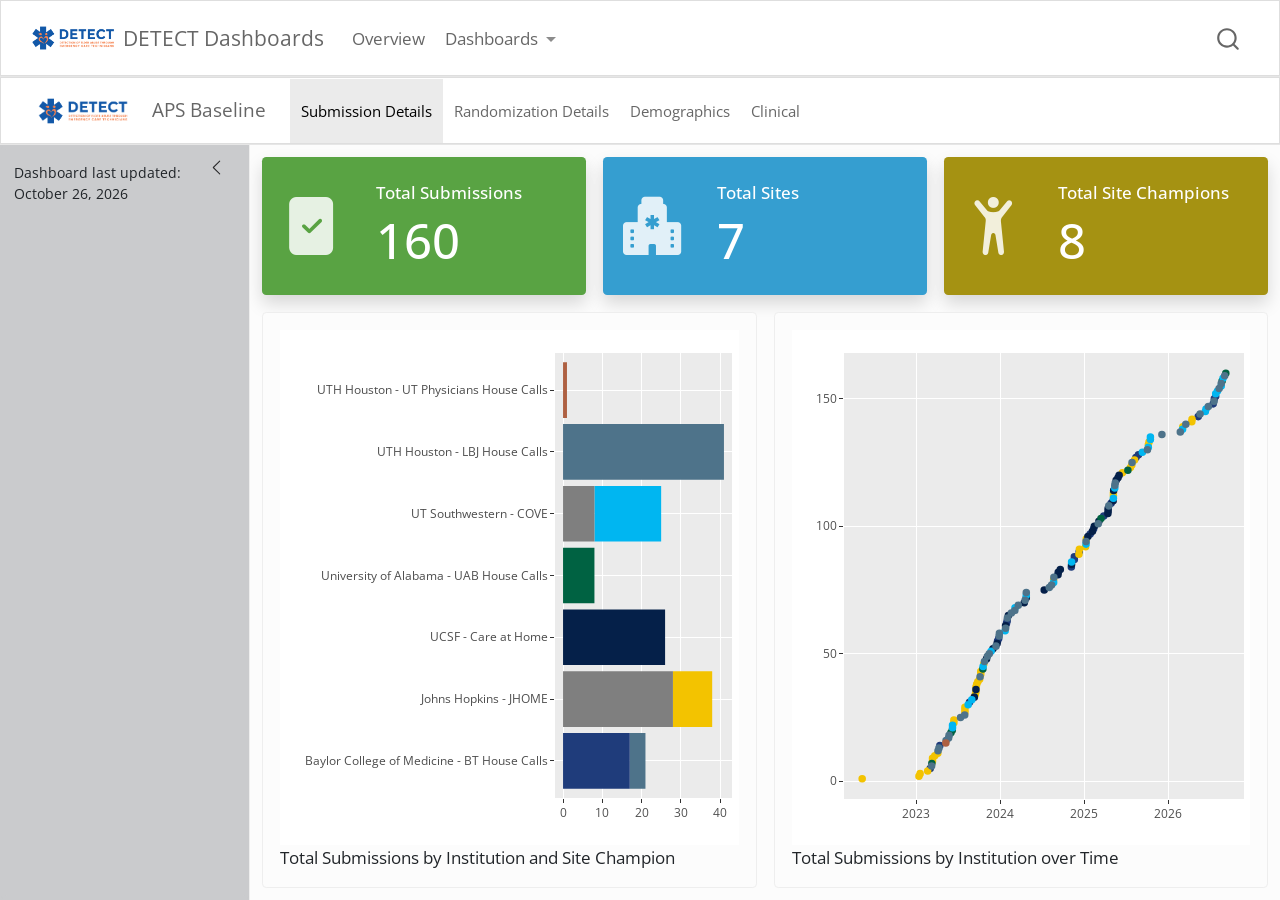
==== commit e0bcbe3e: "Built site for gh-pages" ====
--- a/sections/aps_baseline_dashboard.html
+++ b/sections/aps_baseline_dashboard.html
@@ -7,7 +7,7 @@
 <meta name="viewport" content="width=device-width, initial-scale=1.0, user-scalable=yes">
 
 <meta name="author" content="">
-<meta name="dcterms.date" content="2026-10-05">
+<meta name="dcterms.date" content="2026-10-26">
 
 <title>APS Baseline – DETECT Dashboards</title>
 <style>
@@ -237,8 +237,8 @@
 <div class="card cell html-fill-item html-fill-container bslib-card" data-bslib-card-init="" data-require-bs-caller="card()" data-full-screen="false">
 <div class="card-body html-fill-item html-fill-container">
 <div class="cell-output-display html-fill-item html-fill-container">
-<div class="plotly html-widget html-fill-item html-fill-container" id="htmlwidget-6c896e7b42251dae2412" style="width:100%;height:406px;"></div>
-<script type="application/json" data-for="htmlwidget-6c896e7b42251dae2412">{"x":{"data":[{"orientation":"v","width":17,"base":4.5499999999999998,"x":[16.5],"y":[0.90000000000000036],"text":"total_subs: 17<br />site_champ_label: Debbie Freeland, MD","type":"bar","textposition":"none","marker":{"autocolorscale":false,"color":"rgba(0,182,241,1)","line":{"width":1.8897637795275593,"color":"transparent"}},"name":"Debbie Freeland, MD","legendgroup":"Debbie Freeland, MD","showlegend":true,"xaxis":"x","yaxis":"y","hoverinfo":"text","frame":null},{"orientation":"v","width":1,"base":6.5499999999999998,"x":[0.5],"y":[0.90000000000000036],"text":"total_subs:  1<br />site_champ_label: Faith Atai, MD","type":"bar","textposition":"none","marker":{"autocolorscale":false,"color":"rgba(174,96,66,1)","line":{"width":1.8897637795275593,"color":"transparent"}},"name":"Faith Atai, MD","legendgroup":"Faith Atai, MD","showlegend":true,"xaxis":"x","yaxis":"y","hoverinfo":"text","frame":null},{"orientation":"v","width":[41,4],"base":[5.5499999999999998,0.55000000000000004],"x":[20.5,19],"y":[0.90000000000000036,0.89999999999999991],"text":["total_subs: 41<br />site_champ_label: Julia Hiner, MD","total_subs:  4<br />site_champ_label: Julia Hiner, MD"],"type":"bar","textposition":"none","marker":{"autocolorscale":false,"color":"rgba(78,115,138,1)","line":{"width":1.8897637795275593,"color":"transparent"}},"name":"Julia Hiner, MD","legendgroup":"Julia Hiner, MD","showlegend":true,"xaxis":"x","yaxis":"y","hoverinfo":"text","frame":null},{"orientation":"v","width":17,"base":0.55000000000000004,"x":[8.5],"y":[0.89999999999999991],"text":"total_subs: 17<br />site_champ_label: Kristina Little, MD","type":"bar","textposition":"none","marker":{"autocolorscale":false,"color":"rgba(31,60,123,1)","line":{"width":1.8897637795275593,"color":"transparent"}},"name":"Kristina Little, MD","legendgroup":"Kristina Little, MD","showlegend":true,"xaxis":"x","yaxis":"y","hoverinfo":"text","frame":null},{"orientation":"v","width":26,"base":2.5499999999999998,"x":[13],"y":[0.90000000000000036],"text":"total_subs: 26<br />site_champ_label: Maria Yefimova, Phd, MS","type":"bar","textposition":"none","marker":{"autocolorscale":false,"color":"rgba(5,32,73,1)","line":{"width":1.8897637795275593,"color":"transparent"}},"name":"Maria Yefimova, Phd, MS","legendgroup":"Maria Yefimova, Phd, MS","showlegend":true,"xaxis":"x","yaxis":"y","hoverinfo":"text","frame":null},{"orientation":"v","width":8,"base":3.5499999999999998,"x":[4],"y":[0.90000000000000036],"text":"total_subs:  8<br />site_champ_label: Marianthe Grammas, MD","type":"bar","textposition":"none","marker":{"autocolorscale":false,"color":"rgba(0,98,66,1)","line":{"width":1.8897637795275593,"color":"transparent"}},"name":"Marianthe Grammas, MD","legendgroup":"Marianthe Grammas, MD","showlegend":true,"xaxis":"x","yaxis":"y","hoverinfo":"text","frame":null},{"orientation":"v","width":10,"base":1.55,"x":[33],"y":[0.90000000000000013],"text":"total_subs: 10<br />site_champ_label: Thomas Cudjoe, MD, MPH","type":"bar","textposition":"none","marker":{"autocolorscale":false,"color":"rgba(243,195,0,1)","line":{"width":1.8897637795275593,"color":"transparent"}},"name":"Thomas Cudjoe, MD, MPH","legendgroup":"Thomas Cudjoe, MD, MPH","showlegend":true,"xaxis":"x","yaxis":"y","hoverinfo":"text","frame":null},{"orientation":"v","width":[28,8],"base":[1.55,4.5499999999999998],"x":[14,4],"y":[0.90000000000000013,0.90000000000000036],"text":["total_subs: 28<br />site_champ_label: NA","total_subs:  8<br />site_champ_label: NA"],"type":"bar","textposition":"none","marker":{"autocolorscale":false,"color":"rgba(127,127,127,1)","line":{"width":1.8897637795275593,"color":"transparent"}},"name":"NA","legendgroup":"NA","showlegend":true,"xaxis":"x","yaxis":"y","hoverinfo":"text","frame":null}],"layout":{"margin":{"t":23.305936073059364,"r":7.3059360730593621,"b":22.648401826484022,"l":262.28310502283114},"plot_bgcolor":"rgba(235,235,235,1)","paper_bgcolor":"rgba(255,255,255,1)","font":{"color":"rgba(0,0,0,1)","family":"","size":14.611872146118724},"xaxis":{"domain":[0,1],"automargin":true,"type":"linear","autorange":false,"range":[-2.0500000000000003,43.049999999999997],"tickmode":"array","ticktext":["0","10","20","30","40"],"tickvals":[0,9.9999999999999982,20,29.999999999999996,40],"categoryorder":"array","categoryarray":["0","10","20","30","40"],"nticks":null,"ticks":"outside","tickcolor":"rgba(51,51,51,1)","ticklen":3.6529680365296811,"tickwidth":0.66417600664176002,"showticklabels":true,"tickfont":{"color":"rgba(77,77,77,1)","family":"","size":11.68949771689498},"tickangle":-0,"showline":false,"linecolor":null,"linewidth":0,"showgrid":true,"gridcolor":"rgba(255,255,255,1)","gridwidth":0.66417600664176002,"zeroline":false,"anchor":"y","title":{"text":"","font":{"color":null,"family":null,"size":0}},"hoverformat":".2f"},"yaxis":{"domain":[0,1],"automargin":true,"type":"linear","autorange":false,"range":[0.40000000000000002,7.5999999999999996],"tickmode":"array","ticktext":["Baylor College of Medicine - BT House Calls","Johns Hopkins - JHOME","UCSF - Care at Home","University of Alabama - UAB House Calls","UT Southwestern - COVE","UTH Houston - LBJ House Calls","UTH Houston - UT Physicians House Calls"],"tickvals":[1,2,3,4.0000000000000009,5,6,7],"categoryorder":"array","categoryarray":["Baylor College of Medicine - BT House Calls","Johns Hopkins - JHOME","UCSF - Care at Home","University of Alabama - UAB House Calls","UT Southwestern - COVE","UTH Houston - LBJ House Calls","UTH Houston - UT Physicians House Calls"],"nticks":null,"ticks":"outside","tickcolor":"rgba(51,51,51,1)","ticklen":3.6529680365296811,"tickwidth":0.66417600664176002,"showticklabels":true,"tickfont":{"color":"rgba(77,77,77,1)","family":"","size":11.68949771689498},"tickangle":-0,"showline":false,"linecolor":null,"linewidth":0,"showgrid":true,"gridcolor":"rgba(255,255,255,1)","gridwidth":0.66417600664176002,"zeroline":false,"anchor":"x","title":{"text":"","font":{"color":null,"family":null,"size":0}},"hoverformat":".2f"},"shapes":[],"showlegend":false,"legend":{"bgcolor":"rgba(255,255,255,1)","bordercolor":"transparent","borderwidth":1.8897637795275593,"font":{"color":"rgba(0,0,0,1)","family":"","size":11.68949771689498}},"hovermode":"closest","barmode":"relative"},"config":{"doubleClick":"reset","modeBarButtonsToAdd":["hoverclosest","hovercompare"],"showSendToCloud":false},"source":"A","attrs":{"9b3564dd8bb1":{"x":{},"y":{},"fill":{},"type":"bar"}},"cur_data":"9b3564dd8bb1","visdat":{"9b3564dd8bb1":["function (y) ","x"]},"highlight":{"on":"plotly_click","persistent":false,"dynamic":false,"selectize":false,"opacityDim":0.20000000000000001,"selected":{"opacity":1},"debounce":0},"shinyEvents":["plotly_hover","plotly_click","plotly_selected","plotly_relayout","plotly_brushed","plotly_brushing","plotly_clickannotation","plotly_doubleclick","plotly_deselect","plotly_afterplot","plotly_sunburstclick"],"base_url":"https://plot.ly"},"evals":[],"jsHooks":[]}</script>
+<div class="plotly html-widget html-fill-item html-fill-container" id="htmlwidget-356f40432488ddfab078" style="width:100%;height:406px;"></div>
+<script type="application/json" data-for="htmlwidget-356f40432488ddfab078">{"x":{"data":[{"orientation":"v","width":17,"base":4.5499999999999998,"x":[16.5],"y":[0.90000000000000036],"text":"total_subs: 17<br />site_champ_label: Debbie Freeland, MD","type":"bar","textposition":"none","marker":{"autocolorscale":false,"color":"rgba(0,182,241,1)","line":{"width":1.8897637795275593,"color":"transparent"}},"name":"Debbie Freeland, MD","legendgroup":"Debbie Freeland, MD","showlegend":true,"xaxis":"x","yaxis":"y","hoverinfo":"text","frame":null},{"orientation":"v","width":1,"base":6.5499999999999998,"x":[0.5],"y":[0.90000000000000036],"text":"total_subs:  1<br />site_champ_label: Faith Atai, MD","type":"bar","textposition":"none","marker":{"autocolorscale":false,"color":"rgba(174,96,66,1)","line":{"width":1.8897637795275593,"color":"transparent"}},"name":"Faith Atai, MD","legendgroup":"Faith Atai, MD","showlegend":true,"xaxis":"x","yaxis":"y","hoverinfo":"text","frame":null},{"orientation":"v","width":[41,4],"base":[5.5499999999999998,0.55000000000000004],"x":[20.5,19],"y":[0.90000000000000036,0.89999999999999991],"text":["total_subs: 41<br />site_champ_label: Julia Hiner, MD","total_subs:  4<br />site_champ_label: Julia Hiner, MD"],"type":"bar","textposition":"none","marker":{"autocolorscale":false,"color":"rgba(78,115,138,1)","line":{"width":1.8897637795275593,"color":"transparent"}},"name":"Julia Hiner, MD","legendgroup":"Julia Hiner, MD","showlegend":true,"xaxis":"x","yaxis":"y","hoverinfo":"text","frame":null},{"orientation":"v","width":17,"base":0.55000000000000004,"x":[8.5],"y":[0.89999999999999991],"text":"total_subs: 17<br />site_champ_label: Kristina Little, MD","type":"bar","textposition":"none","marker":{"autocolorscale":false,"color":"rgba(31,60,123,1)","line":{"width":1.8897637795275593,"color":"transparent"}},"name":"Kristina Little, MD","legendgroup":"Kristina Little, MD","showlegend":true,"xaxis":"x","yaxis":"y","hoverinfo":"text","frame":null},{"orientation":"v","width":26,"base":2.5499999999999998,"x":[13],"y":[0.90000000000000036],"text":"total_subs: 26<br />site_champ_label: Maria Yefimova, Phd, MS","type":"bar","textposition":"none","marker":{"autocolorscale":false,"color":"rgba(5,32,73,1)","line":{"width":1.8897637795275593,"color":"transparent"}},"name":"Maria Yefimova, Phd, MS","legendgroup":"Maria Yefimova, Phd, MS","showlegend":true,"xaxis":"x","yaxis":"y","hoverinfo":"text","frame":null},{"orientation":"v","width":8,"base":3.5499999999999998,"x":[4],"y":[0.90000000000000036],"text":"total_subs:  8<br />site_champ_label: Marianthe Grammas, MD","type":"bar","textposition":"none","marker":{"autocolorscale":false,"color":"rgba(0,98,66,1)","line":{"width":1.8897637795275593,"color":"transparent"}},"name":"Marianthe Grammas, MD","legendgroup":"Marianthe Grammas, MD","showlegend":true,"xaxis":"x","yaxis":"y","hoverinfo":"text","frame":null},{"orientation":"v","width":10,"base":1.55,"x":[33],"y":[0.90000000000000013],"text":"total_subs: 10<br />site_champ_label: Thomas Cudjoe, MD, MPH","type":"bar","textposition":"none","marker":{"autocolorscale":false,"color":"rgba(243,195,0,1)","line":{"width":1.8897637795275593,"color":"transparent"}},"name":"Thomas Cudjoe, MD, MPH","legendgroup":"Thomas Cudjoe, MD, MPH","showlegend":true,"xaxis":"x","yaxis":"y","hoverinfo":"text","frame":null},{"orientation":"v","width":[28,8],"base":[1.55,4.5499999999999998],"x":[14,4],"y":[0.90000000000000013,0.90000000000000036],"text":["total_subs: 28<br />site_champ_label: NA","total_subs:  8<br />site_champ_label: NA"],"type":"bar","textposition":"none","marker":{"autocolorscale":false,"color":"rgba(127,127,127,1)","line":{"width":1.8897637795275593,"color":"transparent"}},"name":"NA","legendgroup":"NA","showlegend":true,"xaxis":"x","yaxis":"y","hoverinfo":"text","frame":null}],"layout":{"margin":{"t":23.305936073059364,"r":7.3059360730593621,"b":22.648401826484022,"l":262.28310502283114},"plot_bgcolor":"rgba(235,235,235,1)","paper_bgcolor":"rgba(255,255,255,1)","font":{"color":"rgba(0,0,0,1)","family":"","size":14.611872146118724},"xaxis":{"domain":[0,1],"automargin":true,"type":"linear","autorange":false,"range":[-2.0500000000000003,43.049999999999997],"tickmode":"array","ticktext":["0","10","20","30","40"],"tickvals":[0,9.9999999999999982,20,29.999999999999996,40],"categoryorder":"array","categoryarray":["0","10","20","30","40"],"nticks":null,"ticks":"outside","tickcolor":"rgba(51,51,51,1)","ticklen":3.6529680365296811,"tickwidth":0.66417600664176002,"showticklabels":true,"tickfont":{"color":"rgba(77,77,77,1)","family":"","size":11.68949771689498},"tickangle":-0,"showline":false,"linecolor":null,"linewidth":0,"showgrid":true,"gridcolor":"rgba(255,255,255,1)","gridwidth":0.66417600664176002,"zeroline":false,"anchor":"y","title":{"text":"","font":{"color":null,"family":null,"size":0}},"hoverformat":".2f"},"yaxis":{"domain":[0,1],"automargin":true,"type":"linear","autorange":false,"range":[0.40000000000000002,7.5999999999999996],"tickmode":"array","ticktext":["Baylor College of Medicine - BT House Calls","Johns Hopkins - JHOME","UCSF - Care at Home","University of Alabama - UAB House Calls","UT Southwestern - COVE","UTH Houston - LBJ House Calls","UTH Houston - UT Physicians House Calls"],"tickvals":[1,2,3,4.0000000000000009,5,6,7],"categoryorder":"array","categoryarray":["Baylor College of Medicine - BT House Calls","Johns Hopkins - JHOME","UCSF - Care at Home","University of Alabama - UAB House Calls","UT Southwestern - COVE","UTH Houston - LBJ House Calls","UTH Houston - UT Physicians House Calls"],"nticks":null,"ticks":"outside","tickcolor":"rgba(51,51,51,1)","ticklen":3.6529680365296811,"tickwidth":0.66417600664176002,"showticklabels":true,"tickfont":{"color":"rgba(77,77,77,1)","family":"","size":11.68949771689498},"tickangle":-0,"showline":false,"linecolor":null,"linewidth":0,"showgrid":true,"gridcolor":"rgba(255,255,255,1)","gridwidth":0.66417600664176002,"zeroline":false,"anchor":"x","title":{"text":"","font":{"color":null,"family":null,"size":0}},"hoverformat":".2f"},"shapes":[],"showlegend":false,"legend":{"bgcolor":"rgba(255,255,255,1)","bordercolor":"transparent","borderwidth":1.8897637795275593,"font":{"color":"rgba(0,0,0,1)","family":"","size":11.68949771689498}},"hovermode":"closest","barmode":"relative"},"config":{"doubleClick":"reset","modeBarButtonsToAdd":["hoverclosest","hovercompare"],"showSendToCloud":false},"source":"A","attrs":{"e1f4a7ef7da":{"x":{},"y":{},"fill":{},"type":"bar"}},"cur_data":"e1f4a7ef7da","visdat":{"e1f4a7ef7da":["function (y) ","x"]},"highlight":{"on":"plotly_click","persistent":false,"dynamic":false,"selectize":false,"opacityDim":0.20000000000000001,"selected":{"opacity":1},"debounce":0},"shinyEvents":["plotly_hover","plotly_click","plotly_selected","plotly_relayout","plotly_brushed","plotly_brushing","plotly_clickannotation","plotly_doubleclick","plotly_deselect","plotly_afterplot","plotly_sunburstclick"],"base_url":"https://plot.ly"},"evals":[],"jsHooks":[]}</script>
 <p>Total Submissions by Institution and Site Champion</p>
 </div>
 </div>
@@ -250,8 +250,8 @@
 </bslib-tooltip><script data-bslib-card-init="">bslib.Card.initializeAllCards();</script></div><div class="card cell html-fill-item html-fill-container bslib-card" data-bslib-card-init="" data-require-bs-caller="card()" data-full-screen="false">
 <div class="card-body html-fill-item html-fill-container">
 <div class="cell-output-display html-fill-item html-fill-container">
-<div class="plotly html-widget html-fill-item html-fill-container" id="htmlwidget-d15ab77991ec2cba36f3" style="width:100%;height:406px;"></div>
-<script type="application/json" data-for="htmlwidget-d15ab77991ec2cba36f3">{"x":{"data":[{"x":[19419,19461,19590,19712,19717,19751,19754,20033,20046,20046,20067,20115,20130,20174,20206,20314,20325,20585,20650,20655,20661],"y":[5,14,31,55,56,62,63,84,87,88,90,97,99,104,109,127,128,143,148,150,151],"text":["date: 2023-03-03<br />cum_submissions:   5<br />institution_label: Baylor College of Medicine - BT House Calls","date: 2023-04-14<br />cum_submissions:  14<br />institution_label: Baylor College of Medicine - BT House Calls","date: 2023-08-21<br />cum_submissions:  31<br />institution_label: Baylor College of Medicine - BT House Calls","date: 2023-12-21<br />cum_submissions:  55<br />institution_label: Baylor College of Medicine - BT House Calls","date: 2023-12-26<br />cum_submissions:  56<br />institution_label: Baylor College of Medicine - BT House Calls","date: 2024-01-29<br />cum_submissions:  62<br />institution_label: Baylor College of Medicine - BT House Calls","date: 2024-02-01<br />cum_submissions:  63<br />institution_label: Baylor College of Medicine - BT House Calls","date: 2024-11-06<br />cum_submissions:  84<br />institution_label: Baylor College of Medicine - BT House Calls","date: 2024-11-19<br />cum_submissions:  87<br />institution_label: Baylor College of Medicine - BT House Calls","date: 2024-11-19<br />cum_submissions:  88<br />institution_label: Baylor College of Medicine - BT House Calls","date: 2024-12-10<br />cum_submissions:  90<br />institution_label: Baylor College of Medicine - BT House Calls","date: 2025-01-27<br />cum_submissions:  97<br />institution_label: Baylor College of Medicine - BT House Calls","date: 2025-02-11<br />cum_submissions:  99<br />institution_label: Baylor College of Medicine - BT House Calls","date: 2025-03-27<br />cum_submissions: 104<br />institution_label: Baylor College of Medicine - BT House Calls","date: 2025-04-28<br />cum_submissions: 109<br />institution_label: Baylor College of Medicine - BT House Calls","date: 2025-08-14<br />cum_submissions: 127<br />institution_label: Baylor College of Medicine - BT House Calls","date: 2025-08-25<br />cum_submissions: 128<br />institution_label: Baylor College of Medicine - BT House Calls","date: 2026-05-12<br />cum_submissions: 143<br />institution_label: Baylor College of Medicine - BT House Calls","date: 2026-07-16<br />cum_submissions: 148<br />institution_label: Baylor College of Medicine - BT House Calls","date: 2026-07-21<br />cum_submissions: 150<br />institution_label: Baylor College of Medicine - BT House Calls","date: 2026-07-27<br />cum_submissions: 151<br />institution_label: Baylor College of Medicine - BT House Calls"],"type":"scatter","mode":"markers","marker":{"autocolorscale":false,"color":"rgba(31,60,123,1)","opacity":1,"size":5.6692913385826778,"symbol":"circle","line":{"width":1.8897637795275593,"color":"rgba(31,60,123,1)"}},"hoveron":"points","name":"Baylor College of Medicine - BT House Calls","legendgroup":"Baylor College of Medicine - BT House Calls","showlegend":true,"xaxis":"x","yaxis":"y","hoverinfo":"text","frame":null},{"x":[19123,19370,19375,19408,19429,19429,19439,19452,19522,19522,19570,19570,19570,19615,19618,19618,19621,19626,19634,19639,19639,19652,19956,20066,20068,20095,20098,20216,20216,20255,20290,20296,20308,20368,20371,20518,20557,20558],"y":[1,2,3,4,8,9,10,11,23,24,27,28,29,34,35,37,38,39,40,42,43,46,79,89,91,92,95,112,113,121,123,124,126,132,133,139,141,142],"text":["date: 2022-05-11<br />cum_submissions:   1<br />institution_label: Johns Hopkins - JHOME","date: 2023-01-13<br />cum_submissions:   2<br />institution_label: Johns Hopkins - JHOME","date: 2023-01-18<br />cum_submissions:   3<br />institution_label: Johns Hopkins - JHOME","date: 2023-02-20<br />cum_submissions:   4<br />institution_label: Johns Hopkins - JHOME","date: 2023-03-13<br />cum_submissions:   8<br />institution_label: Johns Hopkins - JHOME","date: 2023-03-13<br />cum_submissions:   9<br />institution_label: Johns Hopkins - JHOME","date: 2023-03-23<br />cum_submissions:  10<br />institution_label: Johns Hopkins - JHOME","date: 2023-04-05<br />cum_submissions:  11<br />institution_label: Johns Hopkins - JHOME","date: 2023-06-14<br />cum_submissions:  23<br />institution_label: Johns Hopkins - JHOME","date: 2023-06-14<br />cum_submissions:  24<br />institution_label: Johns Hopkins - JHOME","date: 2023-08-01<br />cum_submissions:  27<br />institution_label: Johns Hopkins - JHOME","date: 2023-08-01<br />cum_submissions:  28<br />institution_label: Johns Hopkins - JHOME","date: 2023-08-01<br />cum_submissions:  29<br />institution_label: Johns Hopkins - JHOME","date: 2023-09-15<br />cum_submissions:  34<br />institution_label: Johns Hopkins - JHOME","date: 2023-09-18<br />cum_submissions:  35<br />institution_label: Johns Hopkins - JHOME","date: 2023-09-18<br />cum_submissions:  37<br />institution_label: Johns Hopkins - JHOME","date: 2023-09-21<br />cum_submissions:  38<br />institution_label: Johns Hopkins - JHOME","date: 2023-09-26<br />cum_submissions:  39<br />institution_label: Johns Hopkins - JHOME","date: 2023-10-04<br />cum_submissions:  40<br />institution_label: Johns Hopkins - JHOME","date: 2023-10-09<br />cum_submissions:  42<br />institution_label: Johns Hopkins - JHOME","date: 2023-10-09<br />cum_submissions:  43<br />institution_label: Johns Hopkins - JHOME","date: 2023-10-22<br />cum_submissions:  46<br />institution_label: Johns Hopkins - JHOME","date: 2024-08-21<br />cum_submissions:  79<br />institution_label: Johns Hopkins - JHOME","date: 2024-12-09<br />cum_submissions:  89<br />institution_label: Johns Hopkins - JHOME","date: 2024-12-11<br />cum_submissions:  91<br />institution_label: Johns Hopkins - JHOME","date: 2025-01-07<br />cum_submissions:  92<br />institution_label: Johns Hopkins - JHOME","date: 2025-01-10<br />cum_submissions:  95<br />institution_label: Johns Hopkins - JHOME","date: 2025-05-08<br />cum_submissions: 112<br />institution_label: Johns Hopkins - JHOME","date: 2025-05-08<br />cum_submissions: 113<br />institution_label: Johns Hopkins - JHOME","date: 2025-06-16<br />cum_submissions: 121<br />institution_label: Johns Hopkins - JHOME","date: 2025-07-21<br />cum_submissions: 123<br />institution_label: Johns Hopkins - JHOME","date: 2025-07-27<br />cum_submissions: 124<br />institution_label: Johns Hopkins - JHOME","date: 2025-08-08<br />cum_submissions: 126<br />institution_label: Johns Hopkins - JHOME","date: 2025-10-07<br />cum_submissions: 132<br />institution_label: Johns Hopkins - JHOME","date: 2025-10-10<br />cum_submissions: 133<br />institution_label: Johns Hopkins - JHOME","date: 2026-03-06<br />cum_submissions: 139<br />institution_label: Johns Hopkins - JHOME","date: 2026-04-14<br />cum_submissions: 141<br />institution_label: Johns Hopkins - JHOME","date: 2026-04-15<br />cum_submissions: 142<br />institution_label: Johns Hopkins - JHOME"],"type":"scatter","mode":"markers","marker":{"autocolorscale":false,"color":"rgba(243,195,0,1)","opacity":1,"size":5.6692913385826778,"symbol":"circle","line":{"width":1.8897637795275593,"color":"rgba(243,195,0,1)"}},"hoveron":"points","name":"Johns Hopkins - JHOME","legendgroup":"Johns Hopkins - JHOME","showlegend":true,"xaxis":"x","yaxis":"y","hoverinfo":"text","frame":null},{"x":[19611,19618,19664,19692,19710,19747,19759,19828,19837,19915,19975,19976,19985,20034,20105,20125,20133,20153,20192,20193,20193,20215,20217,20228,20236,20241],"y":[33,36,48,52,54,61,65,70,72,75,81,82,83,85,96,98,100,102,105,106,107,110,114,118,119,120],"text":["date: 2023-09-11<br />cum_submissions:  33<br />institution_label: UCSF - Care at Home","date: 2023-09-18<br />cum_submissions:  36<br />institution_label: UCSF - Care at Home","date: 2023-11-03<br />cum_submissions:  48<br />institution_label: UCSF - Care at Home","date: 2023-12-01<br />cum_submissions:  52<br />institution_label: UCSF - Care at Home","date: 2023-12-19<br />cum_submissions:  54<br />institution_label: UCSF - Care at Home","date: 2024-01-25<br />cum_submissions:  61<br />institution_label: UCSF - Care at Home","date: 2024-02-06<br />cum_submissions:  65<br />institution_label: UCSF - Care at Home","date: 2024-04-15<br />cum_submissions:  70<br />institution_label: UCSF - Care at Home","date: 2024-04-24<br />cum_submissions:  72<br />institution_label: UCSF - Care at Home","date: 2024-07-11<br />cum_submissions:  75<br />institution_label: UCSF - Care at Home","date: 2024-09-09<br />cum_submissions:  81<br />institution_label: UCSF - Care at Home","date: 2024-09-10<br />cum_submissions:  82<br />institution_label: UCSF - Care at Home","date: 2024-09-19<br />cum_submissions:  83<br />institution_label: UCSF - Care at Home","date: 2024-11-07<br />cum_submissions:  85<br />institution_label: UCSF - Care at Home","date: 2025-01-17<br />cum_submissions:  96<br />institution_label: UCSF - Care at Home","date: 2025-02-06<br />cum_submissions:  98<br />institution_label: UCSF - Care at Home","date: 2025-02-14<br />cum_submissions: 100<br />institution_label: UCSF - Care at Home","date: 2025-03-06<br />cum_submissions: 102<br />institution_label: UCSF - Care at Home","date: 2025-04-14<br />cum_submissions: 105<br />institution_label: UCSF - Care at Home","date: 2025-04-15<br />cum_submissions: 106<br />institution_label: UCSF - Care at Home","date: 2025-04-15<br />cum_submissions: 107<br />institution_label: UCSF - Care at Home","date: 2025-05-07<br />cum_submissions: 110<br />institution_label: UCSF - Care at Home","date: 2025-05-09<br />cum_submissions: 114<br />institution_label: UCSF - Care at Home","date: 2025-05-20<br />cum_submissions: 118<br />institution_label: UCSF - Care at Home","date: 2025-05-28<br />cum_submissions: 119<br />institution_label: UCSF - Care at Home","date: 2025-06-02<br />cum_submissions: 120<br />institution_label: UCSF - Care at Home"],"type":"scatter","mode":"markers","marker":{"autocolorscale":false,"color":"rgba(5,32,73,1)","opacity":1,"size":5.6692913385826778,"symbol":"circle","line":{"width":1.8897637795275593,"color":"rgba(5,32,73,1)"}},"hoveron":"points","name":"UCSF - Care at Home","legendgroup":"UCSF - Care at Home","showlegend":true,"xaxis":"x","yaxis":"y","hoverinfo":"text","frame":null},{"x":[19426,19509,19515,19648,20162,20279,20689,20705],"y":[7,19,20,44,103,122,157,160],"text":["date: 2023-03-10<br />cum_submissions:   7<br />institution_label: University of Alabama - UAB House Calls","date: 2023-06-01<br />cum_submissions:  19<br />institution_label: University of Alabama - UAB House Calls","date: 2023-06-07<br />cum_submissions:  20<br />institution_label: University of Alabama - UAB House Calls","date: 2023-10-18<br />cum_submissions:  44<br />institution_label: University of Alabama - UAB House Calls","date: 2025-03-15<br />cum_submissions: 103<br />institution_label: University of Alabama - UAB House Calls","date: 2025-07-10<br />cum_submissions: 122<br />institution_label: University of Alabama - UAB House Calls","date: 2026-08-24<br />cum_submissions: 157<br />institution_label: University of Alabama - UAB House Calls","date: 2026-09-09<br />cum_submissions: 160<br />institution_label: University of Alabama - UAB House Calls"],"type":"scatter","mode":"markers","marker":{"autocolorscale":false,"color":"rgba(0,98,66,1)","opacity":1,"size":5.6692913385826778,"symbol":"circle","line":{"width":1.8897637795275593,"color":"rgba(0,98,66,1)"}},"hoveron":"points","name":"University of Alabama - UAB House Calls","legendgroup":"University of Alabama - UAB House Calls","showlegend":true,"xaxis":"x","yaxis":"y","hoverinfo":"text","frame":null},{"x":[19516,19516,19584,19600,19649,19684,19745,19788,19837,19956,20034,20097,20216,20222,20342,20368,20377,20377,20517,20616,20619,20661,20669,20685,20693],"y":[21,22,30,32,45,51,59,68,73,78,86,93,111,115,129,131,134,135,138,145,146,152,153,155,158],"text":["date: 2023-06-08<br />cum_submissions:  21<br />institution_label: UT Southwestern - COVE","date: 2023-06-08<br />cum_submissions:  22<br />institution_label: UT Southwestern - COVE","date: 2023-08-15<br />cum_submissions:  30<br />institution_label: UT Southwestern - COVE","date: 2023-08-31<br />cum_submissions:  32<br />institution_label: UT Southwestern - COVE","date: 2023-10-19<br />cum_submissions:  45<br />institution_label: UT Southwestern - COVE","date: 2023-11-23<br />cum_submissions:  51<br />institution_label: UT Southwestern - COVE","date: 2024-01-23<br />cum_submissions:  59<br />institution_label: UT Southwestern - COVE","date: 2024-03-06<br />cum_submissions:  68<br />institution_label: UT Southwestern - COVE","date: 2024-04-24<br />cum_submissions:  73<br />institution_label: UT Southwestern - COVE","date: 2024-08-21<br />cum_submissions:  78<br />institution_label: UT Southwestern - COVE","date: 2024-11-07<br />cum_submissions:  86<br />institution_label: UT Southwestern - COVE","date: 2025-01-09<br />cum_submissions:  93<br />institution_label: UT Southwestern - COVE","date: 2025-05-08<br />cum_submissions: 111<br />institution_label: UT Southwestern - COVE","date: 2025-05-14<br />cum_submissions: 115<br />institution_label: UT Southwestern - COVE","date: 2025-09-11<br />cum_submissions: 129<br />institution_label: UT Southwestern - COVE","date: 2025-10-07<br />cum_submissions: 131<br />institution_label: UT Southwestern - COVE","date: 2025-10-16<br />cum_submissions: 134<br />institution_label: UT Southwestern - COVE","date: 2025-10-16<br />cum_submissions: 135<br />institution_label: UT Southwestern - COVE","date: 2026-03-05<br />cum_submissions: 138<br />institution_label: UT Southwestern - COVE","date: 2026-06-12<br />cum_submissions: 145<br />institution_label: UT Southwestern - COVE","date: 2026-06-15<br />cum_submissions: 146<br />institution_label: UT Southwestern - COVE","date: 2026-07-27<br />cum_submissions: 152<br />institution_label: UT Southwestern - COVE","date: 2026-08-04<br />cum_submissions: 153<br />institution_label: UT Southwestern - COVE","date: 2026-08-20<br />cum_submissions: 155<br />institution_label: UT Southwestern - COVE","date: 2026-08-28<br />cum_submissions: 158<br />institution_label: UT Southwestern - COVE"],"type":"scatter","mode":"markers","marker":{"autocolorscale":false,"color":"rgba(0,182,241,1)","opacity":1,"size":5.6692913385826778,"symbol":"circle","line":{"width":1.8897637795275593,"color":"rgba(0,182,241,1)"}},"hoveron":"points","name":"UT Southwestern - COVE","legendgroup":"UT Southwestern - COVE","showlegend":true,"xaxis":"x","yaxis":"y","hoverinfo":"text","frame":null},{"x":[19425,19453,19457,19488,19499,19501,19551,19569,19636,19655,19668,19676,19705,19719,19720,19747,19755,19772,19787,19802,19832,19837,19937,19947,19957,20097,20150,20196,20222,20224,20297,20364,20427,20507,20531,20593,20629,20654,20676,20685,20700],"y":[6,12,13,16,17,18,25,26,41,47,49,50,53,57,58,60,64,66,67,69,71,74,76,77,80,94,101,108,116,117,125,130,136,137,140,144,147,149,154,156,159],"text":["date: 2023-03-09<br />cum_submissions:   6<br />institution_label: UTH Houston - LBJ House Calls","date: 2023-04-06<br />cum_submissions:  12<br />institution_label: UTH Houston - LBJ House Calls","date: 2023-04-10<br />cum_submissions:  13<br />institution_label: UTH Houston - LBJ House Calls","date: 2023-05-11<br />cum_submissions:  16<br />institution_label: UTH Houston - LBJ House Calls","date: 2023-05-22<br />cum_submissions:  17<br />institution_label: UTH Houston - LBJ House Calls","date: 2023-05-24<br />cum_submissions:  18<br />institution_label: UTH Houston - LBJ House Calls","date: 2023-07-13<br />cum_submissions:  25<br />institution_label: UTH Houston - LBJ House Calls","date: 2023-07-31<br />cum_submissions:  26<br />institution_label: UTH Houston - LBJ House Calls","date: 2023-10-06<br />cum_submissions:  41<br />institution_label: UTH Houston - LBJ House Calls","date: 2023-10-25<br />cum_submissions:  47<br />institution_label: UTH Houston - LBJ House Calls","date: 2023-11-07<br />cum_submissions:  49<br />institution_label: UTH Houston - LBJ House Calls","date: 2023-11-15<br />cum_submissions:  50<br />institution_label: UTH Houston - LBJ House Calls","date: 2023-12-14<br />cum_submissions:  53<br />institution_label: UTH Houston - LBJ House Calls","date: 2023-12-28<br />cum_submissions:  57<br />institution_label: UTH Houston - LBJ House Calls","date: 2023-12-29<br />cum_submissions:  58<br />institution_label: UTH Houston - LBJ House Calls","date: 2024-01-25<br />cum_submissions:  60<br />institution_label: UTH Houston - LBJ House Calls","date: 2024-02-02<br />cum_submissions:  64<br />institution_label: UTH Houston - LBJ House Calls","date: 2024-02-19<br />cum_submissions:  66<br />institution_label: UTH Houston - LBJ House Calls","date: 2024-03-05<br />cum_submissions:  67<br />institution_label: UTH Houston - LBJ House Calls","date: 2024-03-20<br />cum_submissions:  69<br />institution_label: UTH Houston - LBJ House Calls","date: 2024-04-19<br />cum_submissions:  71<br />institution_label: UTH Houston - LBJ House Calls","date: 2024-04-24<br />cum_submissions:  74<br />institution_label: UTH Houston - LBJ House Calls","date: 2024-08-02<br />cum_submissions:  76<br />institution_label: UTH Houston - LBJ House Calls","date: 2024-08-12<br />cum_submissions:  77<br />institution_label: UTH Houston - LBJ House Calls","date: 2024-08-22<br />cum_submissions:  80<br />institution_label: UTH Houston - LBJ House Calls","date: 2025-01-09<br />cum_submissions:  94<br />institution_label: UTH Houston - LBJ House Calls","date: 2025-03-03<br />cum_submissions: 101<br />institution_label: UTH Houston - LBJ House Calls","date: 2025-04-18<br />cum_submissions: 108<br />institution_label: UTH Houston - LBJ House Calls","date: 2025-05-14<br />cum_submissions: 116<br />institution_label: UTH Houston - LBJ House Calls","date: 2025-05-16<br />cum_submissions: 117<br />institution_label: UTH Houston - LBJ House Calls","date: 2025-07-28<br />cum_submissions: 125<br />institution_label: UTH Houston - LBJ House Calls","date: 2025-10-03<br />cum_submissions: 130<br />institution_label: UTH Houston - LBJ House Calls","date: 2025-12-05<br />cum_submissions: 136<br />institution_label: UTH Houston - LBJ House Calls","date: 2026-02-23<br />cum_submissions: 137<br />institution_label: UTH Houston - LBJ House Calls","date: 2026-03-19<br />cum_submissions: 140<br />institution_label: UTH Houston - LBJ House Calls","date: 2026-05-20<br />cum_submissions: 144<br />institution_label: UTH Houston - LBJ House Calls","date: 2026-06-25<br />cum_submissions: 147<br />institution_label: UTH Houston - LBJ House Calls","date: 2026-07-20<br />cum_submissions: 149<br />institution_label: UTH Houston - LBJ House Calls","date: 2026-08-11<br />cum_submissions: 154<br />institution_label: UTH Houston - LBJ House Calls","date: 2026-08-20<br />cum_submissions: 156<br />institution_label: UTH Houston - LBJ House Calls","date: 2026-09-04<br />cum_submissions: 159<br />institution_label: UTH Houston - LBJ House Calls"],"type":"scatter","mode":"markers","marker":{"autocolorscale":false,"color":"rgba(78,115,138,1)","opacity":1,"size":5.6692913385826778,"symbol":"circle","line":{"width":1.8897637795275593,"color":"rgba(78,115,138,1)"}},"hoveron":"points","name":"UTH Houston - LBJ House Calls","legendgroup":"UTH Houston - LBJ House Calls","showlegend":true,"xaxis":"x","yaxis":"y","hoverinfo":"text","frame":null},{"x":[19487],"y":[15],"text":"date: 2023-05-10<br />cum_submissions:  15<br />institution_label: UTH Houston - UT Physicians House Calls","type":"scatter","mode":"markers","marker":{"autocolorscale":false,"color":"rgba(174,96,66,1)","opacity":1,"size":5.6692913385826778,"symbol":"circle","line":{"width":1.8897637795275593,"color":"rgba(174,96,66,1)"}},"hoveron":"points","name":"UTH Houston - UT Physicians House Calls","legendgroup":"UTH Houston - UT Physicians House Calls","showlegend":true,"xaxis":"x","yaxis":"y","hoverinfo":"text","frame":null}],"layout":{"margin":{"t":23.305936073059364,"r":7.3059360730593621,"b":22.648401826484022,"l":28.493150684931514},"plot_bgcolor":"rgba(235,235,235,1)","paper_bgcolor":"rgba(255,255,255,1)","font":{"color":"rgba(0,0,0,1)","family":"","size":14.611872146118724},"xaxis":{"domain":[0,1],"automargin":true,"type":"linear","autorange":false,"range":[19043.900000000001,20784.099999999999],"tickmode":"array","ticktext":["2023","2024","2025","2026"],"tickvals":[19358,19723,20089,20454],"categoryorder":"array","categoryarray":["2023","2024","2025","2026"],"nticks":null,"ticks":"outside","tickcolor":"rgba(51,51,51,1)","ticklen":3.6529680365296811,"tickwidth":0.66417600664176002,"showticklabels":true,"tickfont":{"color":"rgba(77,77,77,1)","family":"","size":11.68949771689498},"tickangle":-0,"showline":false,"linecolor":null,"linewidth":0,"showgrid":true,"gridcolor":"rgba(255,255,255,1)","gridwidth":0.66417600664176002,"zeroline":false,"anchor":"y","title":{"text":"","font":{"color":null,"family":null,"size":0}},"hoverformat":".2f"},"yaxis":{"domain":[0,1],"automargin":true,"type":"linear","autorange":false,"range":[-6.9500000000000002,167.94999999999999],"tickmode":"array","ticktext":["0","50","100","150"],"tickvals":[0,50,100,150],"categoryorder":"array","categoryarray":["0","50","100","150"],"nticks":null,"ticks":"outside","tickcolor":"rgba(51,51,51,1)","ticklen":3.6529680365296811,"tickwidth":0.66417600664176002,"showticklabels":true,"tickfont":{"color":"rgba(77,77,77,1)","family":"","size":11.68949771689498},"tickangle":-0,"showline":false,"linecolor":null,"linewidth":0,"showgrid":true,"gridcolor":"rgba(255,255,255,1)","gridwidth":0.66417600664176002,"zeroline":false,"anchor":"x","title":{"text":"","font":{"color":null,"family":null,"size":0}},"hoverformat":".2f"},"shapes":[],"showlegend":false,"legend":{"bgcolor":"rgba(255,255,255,1)","bordercolor":"transparent","borderwidth":1.8897637795275593,"font":{"color":"rgba(0,0,0,1)","family":"","size":11.68949771689498}},"hovermode":"closest","barmode":"relative"},"config":{"doubleClick":"reset","modeBarButtonsToAdd":["hoverclosest","hovercompare"],"showSendToCloud":false},"source":"A","attrs":{"9b35dfa5683":{"x":{},"y":{},"colour":{},"type":"scatter"}},"cur_data":"9b35dfa5683","visdat":{"9b35dfa5683":["function (y) ","x"]},"highlight":{"on":"plotly_click","persistent":false,"dynamic":false,"selectize":false,"opacityDim":0.20000000000000001,"selected":{"opacity":1},"debounce":0},"shinyEvents":["plotly_hover","plotly_click","plotly_selected","plotly_relayout","plotly_brushed","plotly_brushing","plotly_clickannotation","plotly_doubleclick","plotly_deselect","plotly_afterplot","plotly_sunburstclick"],"base_url":"https://plot.ly"},"evals":[],"jsHooks":[]}</script>
+<div class="plotly html-widget html-fill-item html-fill-container" id="htmlwidget-986e37a57f42f5a1c62d" style="width:100%;height:406px;"></div>
+<script type="application/json" data-for="htmlwidget-986e37a57f42f5a1c62d">{"x":{"data":[{"x":[19419,19461,19590,19712,19717,19751,19754,20033,20046,20046,20067,20115,20130,20174,20206,20314,20325,20585,20650,20655,20661],"y":[5,14,31,55,56,62,63,84,87,88,90,97,99,104,109,127,128,143,148,150,151],"text":["date: 2023-03-03<br />cum_submissions:   5<br />institution_label: Baylor College of Medicine - BT House Calls","date: 2023-04-14<br />cum_submissions:  14<br />institution_label: Baylor College of Medicine - BT House Calls","date: 2023-08-21<br />cum_submissions:  31<br />institution_label: Baylor College of Medicine - BT House Calls","date: 2023-12-21<br />cum_submissions:  55<br />institution_label: Baylor College of Medicine - BT House Calls","date: 2023-12-26<br />cum_submissions:  56<br />institution_label: Baylor College of Medicine - BT House Calls","date: 2024-01-29<br />cum_submissions:  62<br />institution_label: Baylor College of Medicine - BT House Calls","date: 2024-02-01<br />cum_submissions:  63<br />institution_label: Baylor College of Medicine - BT House Calls","date: 2024-11-06<br />cum_submissions:  84<br />institution_label: Baylor College of Medicine - BT House Calls","date: 2024-11-19<br />cum_submissions:  87<br />institution_label: Baylor College of Medicine - BT House Calls","date: 2024-11-19<br />cum_submissions:  88<br />institution_label: Baylor College of Medicine - BT House Calls","date: 2024-12-10<br />cum_submissions:  90<br />institution_label: Baylor College of Medicine - BT House Calls","date: 2025-01-27<br />cum_submissions:  97<br />institution_label: Baylor College of Medicine - BT House Calls","date: 2025-02-11<br />cum_submissions:  99<br />institution_label: Baylor College of Medicine - BT House Calls","date: 2025-03-27<br />cum_submissions: 104<br />institution_label: Baylor College of Medicine - BT House Calls","date: 2025-04-28<br />cum_submissions: 109<br />institution_label: Baylor College of Medicine - BT House Calls","date: 2025-08-14<br />cum_submissions: 127<br />institution_label: Baylor College of Medicine - BT House Calls","date: 2025-08-25<br />cum_submissions: 128<br />institution_label: Baylor College of Medicine - BT House Calls","date: 2026-05-12<br />cum_submissions: 143<br />institution_label: Baylor College of Medicine - BT House Calls","date: 2026-07-16<br />cum_submissions: 148<br />institution_label: Baylor College of Medicine - BT House Calls","date: 2026-07-21<br />cum_submissions: 150<br />institution_label: Baylor College of Medicine - BT House Calls","date: 2026-07-27<br />cum_submissions: 151<br />institution_label: Baylor College of Medicine - BT House Calls"],"type":"scatter","mode":"markers","marker":{"autocolorscale":false,"color":"rgba(31,60,123,1)","opacity":1,"size":5.6692913385826778,"symbol":"circle","line":{"width":1.8897637795275593,"color":"rgba(31,60,123,1)"}},"hoveron":"points","name":"Baylor College of Medicine - BT House Calls","legendgroup":"Baylor College of Medicine - BT House Calls","showlegend":true,"xaxis":"x","yaxis":"y","hoverinfo":"text","frame":null},{"x":[19123,19370,19375,19408,19429,19429,19439,19452,19522,19522,19570,19570,19570,19615,19618,19618,19621,19626,19634,19639,19639,19652,19956,20066,20068,20095,20098,20216,20216,20255,20290,20296,20308,20368,20371,20518,20557,20558],"y":[1,2,3,4,8,9,10,11,23,24,27,28,29,34,35,37,38,39,40,42,43,46,79,89,91,92,95,112,113,121,123,124,126,132,133,139,141,142],"text":["date: 2022-05-11<br />cum_submissions:   1<br />institution_label: Johns Hopkins - JHOME","date: 2023-01-13<br />cum_submissions:   2<br />institution_label: Johns Hopkins - JHOME","date: 2023-01-18<br />cum_submissions:   3<br />institution_label: Johns Hopkins - JHOME","date: 2023-02-20<br />cum_submissions:   4<br />institution_label: Johns Hopkins - JHOME","date: 2023-03-13<br />cum_submissions:   8<br />institution_label: Johns Hopkins - JHOME","date: 2023-03-13<br />cum_submissions:   9<br />institution_label: Johns Hopkins - JHOME","date: 2023-03-23<br />cum_submissions:  10<br />institution_label: Johns Hopkins - JHOME","date: 2023-04-05<br />cum_submissions:  11<br />institution_label: Johns Hopkins - JHOME","date: 2023-06-14<br />cum_submissions:  23<br />institution_label: Johns Hopkins - JHOME","date: 2023-06-14<br />cum_submissions:  24<br />institution_label: Johns Hopkins - JHOME","date: 2023-08-01<br />cum_submissions:  27<br />institution_label: Johns Hopkins - JHOME","date: 2023-08-01<br />cum_submissions:  28<br />institution_label: Johns Hopkins - JHOME","date: 2023-08-01<br />cum_submissions:  29<br />institution_label: Johns Hopkins - JHOME","date: 2023-09-15<br />cum_submissions:  34<br />institution_label: Johns Hopkins - JHOME","date: 2023-09-18<br />cum_submissions:  35<br />institution_label: Johns Hopkins - JHOME","date: 2023-09-18<br />cum_submissions:  37<br />institution_label: Johns Hopkins - JHOME","date: 2023-09-21<br />cum_submissions:  38<br />institution_label: Johns Hopkins - JHOME","date: 2023-09-26<br />cum_submissions:  39<br />institution_label: Johns Hopkins - JHOME","date: 2023-10-04<br />cum_submissions:  40<br />institution_label: Johns Hopkins - JHOME","date: 2023-10-09<br />cum_submissions:  42<br />institution_label: Johns Hopkins - JHOME","date: 2023-10-09<br />cum_submissions:  43<br />institution_label: Johns Hopkins - JHOME","date: 2023-10-22<br />cum_submissions:  46<br />institution_label: Johns Hopkins - JHOME","date: 2024-08-21<br />cum_submissions:  79<br />institution_label: Johns Hopkins - JHOME","date: 2024-12-09<br />cum_submissions:  89<br />institution_label: Johns Hopkins - JHOME","date: 2024-12-11<br />cum_submissions:  91<br />institution_label: Johns Hopkins - JHOME","date: 2025-01-07<br />cum_submissions:  92<br />institution_label: Johns Hopkins - JHOME","date: 2025-01-10<br />cum_submissions:  95<br />institution_label: Johns Hopkins - JHOME","date: 2025-05-08<br />cum_submissions: 112<br />institution_label: Johns Hopkins - JHOME","date: 2025-05-08<br />cum_submissions: 113<br />institution_label: Johns Hopkins - JHOME","date: 2025-06-16<br />cum_submissions: 121<br />institution_label: Johns Hopkins - JHOME","date: 2025-07-21<br />cum_submissions: 123<br />institution_label: Johns Hopkins - JHOME","date: 2025-07-27<br />cum_submissions: 124<br />institution_label: Johns Hopkins - JHOME","date: 2025-08-08<br />cum_submissions: 126<br />institution_label: Johns Hopkins - JHOME","date: 2025-10-07<br />cum_submissions: 132<br />institution_label: Johns Hopkins - JHOME","date: 2025-10-10<br />cum_submissions: 133<br />institution_label: Johns Hopkins - JHOME","date: 2026-03-06<br />cum_submissions: 139<br />institution_label: Johns Hopkins - JHOME","date: 2026-04-14<br />cum_submissions: 141<br />institution_label: Johns Hopkins - JHOME","date: 2026-04-15<br />cum_submissions: 142<br />institution_label: Johns Hopkins - JHOME"],"type":"scatter","mode":"markers","marker":{"autocolorscale":false,"color":"rgba(243,195,0,1)","opacity":1,"size":5.6692913385826778,"symbol":"circle","line":{"width":1.8897637795275593,"color":"rgba(243,195,0,1)"}},"hoveron":"points","name":"Johns Hopkins - JHOME","legendgroup":"Johns Hopkins - JHOME","showlegend":true,"xaxis":"x","yaxis":"y","hoverinfo":"text","frame":null},{"x":[19611,19618,19664,19692,19710,19747,19759,19828,19837,19915,19975,19976,19985,20034,20105,20125,20133,20153,20192,20193,20193,20215,20217,20228,20236,20241],"y":[33,36,48,52,54,61,65,70,72,75,81,82,83,85,96,98,100,102,105,106,107,110,114,118,119,120],"text":["date: 2023-09-11<br />cum_submissions:  33<br />institution_label: UCSF - Care at Home","date: 2023-09-18<br />cum_submissions:  36<br />institution_label: UCSF - Care at Home","date: 2023-11-03<br />cum_submissions:  48<br />institution_label: UCSF - Care at Home","date: 2023-12-01<br />cum_submissions:  52<br />institution_label: UCSF - Care at Home","date: 2023-12-19<br />cum_submissions:  54<br />institution_label: UCSF - Care at Home","date: 2024-01-25<br />cum_submissions:  61<br />institution_label: UCSF - Care at Home","date: 2024-02-06<br />cum_submissions:  65<br />institution_label: UCSF - Care at Home","date: 2024-04-15<br />cum_submissions:  70<br />institution_label: UCSF - Care at Home","date: 2024-04-24<br />cum_submissions:  72<br />institution_label: UCSF - Care at Home","date: 2024-07-11<br />cum_submissions:  75<br />institution_label: UCSF - Care at Home","date: 2024-09-09<br />cum_submissions:  81<br />institution_label: UCSF - Care at Home","date: 2024-09-10<br />cum_submissions:  82<br />institution_label: UCSF - Care at Home","date: 2024-09-19<br />cum_submissions:  83<br />institution_label: UCSF - Care at Home","date: 2024-11-07<br />cum_submissions:  85<br />institution_label: UCSF - Care at Home","date: 2025-01-17<br />cum_submissions:  96<br />institution_label: UCSF - Care at Home","date: 2025-02-06<br />cum_submissions:  98<br />institution_label: UCSF - Care at Home","date: 2025-02-14<br />cum_submissions: 100<br />institution_label: UCSF - Care at Home","date: 2025-03-06<br />cum_submissions: 102<br />institution_label: UCSF - Care at Home","date: 2025-04-14<br />cum_submissions: 105<br />institution_label: UCSF - Care at Home","date: 2025-04-15<br />cum_submissions: 106<br />institution_label: UCSF - Care at Home","date: 2025-04-15<br />cum_submissions: 107<br />institution_label: UCSF - Care at Home","date: 2025-05-07<br />cum_submissions: 110<br />institution_label: UCSF - Care at Home","date: 2025-05-09<br />cum_submissions: 114<br />institution_label: UCSF - Care at Home","date: 2025-05-20<br />cum_submissions: 118<br />institution_label: UCSF - Care at Home","date: 2025-05-28<br />cum_submissions: 119<br />institution_label: UCSF - Care at Home","date: 2025-06-02<br />cum_submissions: 120<br />institution_label: UCSF - Care at Home"],"type":"scatter","mode":"markers","marker":{"autocolorscale":false,"color":"rgba(5,32,73,1)","opacity":1,"size":5.6692913385826778,"symbol":"circle","line":{"width":1.8897637795275593,"color":"rgba(5,32,73,1)"}},"hoveron":"points","name":"UCSF - Care at Home","legendgroup":"UCSF - Care at Home","showlegend":true,"xaxis":"x","yaxis":"y","hoverinfo":"text","frame":null},{"x":[19426,19509,19515,19648,20162,20279,20689,20705],"y":[7,19,20,44,103,122,157,160],"text":["date: 2023-03-10<br />cum_submissions:   7<br />institution_label: University of Alabama - UAB House Calls","date: 2023-06-01<br />cum_submissions:  19<br />institution_label: University of Alabama - UAB House Calls","date: 2023-06-07<br />cum_submissions:  20<br />institution_label: University of Alabama - UAB House Calls","date: 2023-10-18<br />cum_submissions:  44<br />institution_label: University of Alabama - UAB House Calls","date: 2025-03-15<br />cum_submissions: 103<br />institution_label: University of Alabama - UAB House Calls","date: 2025-07-10<br />cum_submissions: 122<br />institution_label: University of Alabama - UAB House Calls","date: 2026-08-24<br />cum_submissions: 157<br />institution_label: University of Alabama - UAB House Calls","date: 2026-09-09<br />cum_submissions: 160<br />institution_label: University of Alabama - UAB House Calls"],"type":"scatter","mode":"markers","marker":{"autocolorscale":false,"color":"rgba(0,98,66,1)","opacity":1,"size":5.6692913385826778,"symbol":"circle","line":{"width":1.8897637795275593,"color":"rgba(0,98,66,1)"}},"hoveron":"points","name":"University of Alabama - UAB House Calls","legendgroup":"University of Alabama - UAB House Calls","showlegend":true,"xaxis":"x","yaxis":"y","hoverinfo":"text","frame":null},{"x":[19516,19516,19584,19600,19649,19684,19745,19788,19837,19956,20034,20097,20216,20222,20342,20368,20377,20377,20517,20616,20619,20661,20669,20685,20693],"y":[21,22,30,32,45,51,59,68,73,78,86,93,111,115,129,131,134,135,138,145,146,152,153,155,158],"text":["date: 2023-06-08<br />cum_submissions:  21<br />institution_label: UT Southwestern - COVE","date: 2023-06-08<br />cum_submissions:  22<br />institution_label: UT Southwestern - COVE","date: 2023-08-15<br />cum_submissions:  30<br />institution_label: UT Southwestern - COVE","date: 2023-08-31<br />cum_submissions:  32<br />institution_label: UT Southwestern - COVE","date: 2023-10-19<br />cum_submissions:  45<br />institution_label: UT Southwestern - COVE","date: 2023-11-23<br />cum_submissions:  51<br />institution_label: UT Southwestern - COVE","date: 2024-01-23<br />cum_submissions:  59<br />institution_label: UT Southwestern - COVE","date: 2024-03-06<br />cum_submissions:  68<br />institution_label: UT Southwestern - COVE","date: 2024-04-24<br />cum_submissions:  73<br />institution_label: UT Southwestern - COVE","date: 2024-08-21<br />cum_submissions:  78<br />institution_label: UT Southwestern - COVE","date: 2024-11-07<br />cum_submissions:  86<br />institution_label: UT Southwestern - COVE","date: 2025-01-09<br />cum_submissions:  93<br />institution_label: UT Southwestern - COVE","date: 2025-05-08<br />cum_submissions: 111<br />institution_label: UT Southwestern - COVE","date: 2025-05-14<br />cum_submissions: 115<br />institution_label: UT Southwestern - COVE","date: 2025-09-11<br />cum_submissions: 129<br />institution_label: UT Southwestern - COVE","date: 2025-10-07<br />cum_submissions: 131<br />institution_label: UT Southwestern - COVE","date: 2025-10-16<br />cum_submissions: 134<br />institution_label: UT Southwestern - COVE","date: 2025-10-16<br />cum_submissions: 135<br />institution_label: UT Southwestern - COVE","date: 2026-03-05<br />cum_submissions: 138<br />institution_label: UT Southwestern - COVE","date: 2026-06-12<br />cum_submissions: 145<br />institution_label: UT Southwestern - COVE","date: 2026-06-15<br />cum_submissions: 146<br />institution_label: UT Southwestern - COVE","date: 2026-07-27<br />cum_submissions: 152<br />institution_label: UT Southwestern - COVE","date: 2026-08-04<br />cum_submissions: 153<br />institution_label: UT Southwestern - COVE","date: 2026-08-20<br />cum_submissions: 155<br />institution_label: UT Southwestern - COVE","date: 2026-08-28<br />cum_submissions: 158<br />institution_label: UT Southwestern - COVE"],"type":"scatter","mode":"markers","marker":{"autocolorscale":false,"color":"rgba(0,182,241,1)","opacity":1,"size":5.6692913385826778,"symbol":"circle","line":{"width":1.8897637795275593,"color":"rgba(0,182,241,1)"}},"hoveron":"points","name":"UT Southwestern - COVE","legendgroup":"UT Southwestern - COVE","showlegend":true,"xaxis":"x","yaxis":"y","hoverinfo":"text","frame":null},{"x":[19425,19453,19457,19488,19499,19501,19551,19569,19636,19655,19668,19676,19705,19719,19720,19747,19755,19772,19787,19802,19832,19837,19937,19947,19957,20097,20150,20196,20222,20224,20297,20364,20427,20507,20531,20593,20629,20654,20676,20685,20700],"y":[6,12,13,16,17,18,25,26,41,47,49,50,53,57,58,60,64,66,67,69,71,74,76,77,80,94,101,108,116,117,125,130,136,137,140,144,147,149,154,156,159],"text":["date: 2023-03-09<br />cum_submissions:   6<br />institution_label: UTH Houston - LBJ House Calls","date: 2023-04-06<br />cum_submissions:  12<br />institution_label: UTH Houston - LBJ House Calls","date: 2023-04-10<br />cum_submissions:  13<br />institution_label: UTH Houston - LBJ House Calls","date: 2023-05-11<br />cum_submissions:  16<br />institution_label: UTH Houston - LBJ House Calls","date: 2023-05-22<br />cum_submissions:  17<br />institution_label: UTH Houston - LBJ House Calls","date: 2023-05-24<br />cum_submissions:  18<br />institution_label: UTH Houston - LBJ House Calls","date: 2023-07-13<br />cum_submissions:  25<br />institution_label: UTH Houston - LBJ House Calls","date: 2023-07-31<br />cum_submissions:  26<br />institution_label: UTH Houston - LBJ House Calls","date: 2023-10-06<br />cum_submissions:  41<br />institution_label: UTH Houston - LBJ House Calls","date: 2023-10-25<br />cum_submissions:  47<br />institution_label: UTH Houston - LBJ House Calls","date: 2023-11-07<br />cum_submissions:  49<br />institution_label: UTH Houston - LBJ House Calls","date: 2023-11-15<br />cum_submissions:  50<br />institution_label: UTH Houston - LBJ House Calls","date: 2023-12-14<br />cum_submissions:  53<br />institution_label: UTH Houston - LBJ House Calls","date: 2023-12-28<br />cum_submissions:  57<br />institution_label: UTH Houston - LBJ House Calls","date: 2023-12-29<br />cum_submissions:  58<br />institution_label: UTH Houston - LBJ House Calls","date: 2024-01-25<br />cum_submissions:  60<br />institution_label: UTH Houston - LBJ House Calls","date: 2024-02-02<br />cum_submissions:  64<br />institution_label: UTH Houston - LBJ House Calls","date: 2024-02-19<br />cum_submissions:  66<br />institution_label: UTH Houston - LBJ House Calls","date: 2024-03-05<br />cum_submissions:  67<br />institution_label: UTH Houston - LBJ House Calls","date: 2024-03-20<br />cum_submissions:  69<br />institution_label: UTH Houston - LBJ House Calls","date: 2024-04-19<br />cum_submissions:  71<br />institution_label: UTH Houston - LBJ House Calls","date: 2024-04-24<br />cum_submissions:  74<br />institution_label: UTH Houston - LBJ House Calls","date: 2024-08-02<br />cum_submissions:  76<br />institution_label: UTH Houston - LBJ House Calls","date: 2024-08-12<br />cum_submissions:  77<br />institution_label: UTH Houston - LBJ House Calls","date: 2024-08-22<br />cum_submissions:  80<br />institution_label: UTH Houston - LBJ House Calls","date: 2025-01-09<br />cum_submissions:  94<br />institution_label: UTH Houston - LBJ House Calls","date: 2025-03-03<br />cum_submissions: 101<br />institution_label: UTH Houston - LBJ House Calls","date: 2025-04-18<br />cum_submissions: 108<br />institution_label: UTH Houston - LBJ House Calls","date: 2025-05-14<br />cum_submissions: 116<br />institution_label: UTH Houston - LBJ House Calls","date: 2025-05-16<br />cum_submissions: 117<br />institution_label: UTH Houston - LBJ House Calls","date: 2025-07-28<br />cum_submissions: 125<br />institution_label: UTH Houston - LBJ House Calls","date: 2025-10-03<br />cum_submissions: 130<br />institution_label: UTH Houston - LBJ House Calls","date: 2025-12-05<br />cum_submissions: 136<br />institution_label: UTH Houston - LBJ House Calls","date: 2026-02-23<br />cum_submissions: 137<br />institution_label: UTH Houston - LBJ House Calls","date: 2026-03-19<br />cum_submissions: 140<br />institution_label: UTH Houston - LBJ House Calls","date: 2026-05-20<br />cum_submissions: 144<br />institution_label: UTH Houston - LBJ House Calls","date: 2026-06-25<br />cum_submissions: 147<br />institution_label: UTH Houston - LBJ House Calls","date: 2026-07-20<br />cum_submissions: 149<br />institution_label: UTH Houston - LBJ House Calls","date: 2026-08-11<br />cum_submissions: 154<br />institution_label: UTH Houston - LBJ House Calls","date: 2026-08-20<br />cum_submissions: 156<br />institution_label: UTH Houston - LBJ House Calls","date: 2026-09-04<br />cum_submissions: 159<br />institution_label: UTH Houston - LBJ House Calls"],"type":"scatter","mode":"markers","marker":{"autocolorscale":false,"color":"rgba(78,115,138,1)","opacity":1,"size":5.6692913385826778,"symbol":"circle","line":{"width":1.8897637795275593,"color":"rgba(78,115,138,1)"}},"hoveron":"points","name":"UTH Houston - LBJ House Calls","legendgroup":"UTH Houston - LBJ House Calls","showlegend":true,"xaxis":"x","yaxis":"y","hoverinfo":"text","frame":null},{"x":[19487],"y":[15],"text":"date: 2023-05-10<br />cum_submissions:  15<br />institution_label: UTH Houston - UT Physicians House Calls","type":"scatter","mode":"markers","marker":{"autocolorscale":false,"color":"rgba(174,96,66,1)","opacity":1,"size":5.6692913385826778,"symbol":"circle","line":{"width":1.8897637795275593,"color":"rgba(174,96,66,1)"}},"hoveron":"points","name":"UTH Houston - UT Physicians House Calls","legendgroup":"UTH Houston - UT Physicians House Calls","showlegend":true,"xaxis":"x","yaxis":"y","hoverinfo":"text","frame":null}],"layout":{"margin":{"t":23.305936073059364,"r":7.3059360730593621,"b":22.648401826484022,"l":28.493150684931514},"plot_bgcolor":"rgba(235,235,235,1)","paper_bgcolor":"rgba(255,255,255,1)","font":{"color":"rgba(0,0,0,1)","family":"","size":14.611872146118724},"xaxis":{"domain":[0,1],"automargin":true,"type":"linear","autorange":false,"range":[19043.900000000001,20784.099999999999],"tickmode":"array","ticktext":["2023","2024","2025","2026"],"tickvals":[19358,19723,20089,20454],"categoryorder":"array","categoryarray":["2023","2024","2025","2026"],"nticks":null,"ticks":"outside","tickcolor":"rgba(51,51,51,1)","ticklen":3.6529680365296811,"tickwidth":0.66417600664176002,"showticklabels":true,"tickfont":{"color":"rgba(77,77,77,1)","family":"","size":11.68949771689498},"tickangle":-0,"showline":false,"linecolor":null,"linewidth":0,"showgrid":true,"gridcolor":"rgba(255,255,255,1)","gridwidth":0.66417600664176002,"zeroline":false,"anchor":"y","title":{"text":"","font":{"color":null,"family":null,"size":0}},"hoverformat":".2f"},"yaxis":{"domain":[0,1],"automargin":true,"type":"linear","autorange":false,"range":[-6.9500000000000002,167.94999999999999],"tickmode":"array","ticktext":["0","50","100","150"],"tickvals":[0,50,100,150],"categoryorder":"array","categoryarray":["0","50","100","150"],"nticks":null,"ticks":"outside","tickcolor":"rgba(51,51,51,1)","ticklen":3.6529680365296811,"tickwidth":0.66417600664176002,"showticklabels":true,"tickfont":{"color":"rgba(77,77,77,1)","family":"","size":11.68949771689498},"tickangle":-0,"showline":false,"linecolor":null,"linewidth":0,"showgrid":true,"gridcolor":"rgba(255,255,255,1)","gridwidth":0.66417600664176002,"zeroline":false,"anchor":"x","title":{"text":"","font":{"color":null,"family":null,"size":0}},"hoverformat":".2f"},"shapes":[],"showlegend":false,"legend":{"bgcolor":"rgba(255,255,255,1)","bordercolor":"transparent","borderwidth":1.8897637795275593,"font":{"color":"rgba(0,0,0,1)","family":"","size":11.68949771689498}},"hovermode":"closest","barmode":"relative"},"config":{"doubleClick":"reset","modeBarButtonsToAdd":["hoverclosest","hovercompare"],"showSendToCloud":false},"source":"A","attrs":{"e1f475f83a06":{"x":{},"y":{},"colour":{},"type":"scatter"}},"cur_data":"e1f475f83a06","visdat":{"e1f475f83a06":["function (y) ","x"]},"highlight":{"on":"plotly_click","persistent":false,"dynamic":false,"selectize":false,"opacityDim":0.20000000000000001,"selected":{"opacity":1},"debounce":0},"shinyEvents":["plotly_hover","plotly_click","plotly_selected","plotly_relayout","plotly_brushed","plotly_brushing","plotly_clickannotation","plotly_doubleclick","plotly_deselect","plotly_afterplot","plotly_sunburstclick"],"base_url":"https://plot.ly"},"evals":[],"jsHooks":[]}</script>
 <p>Total Submissions by Institution over Time</p>
 </div>
 </div>
@@ -322,7 +322,7 @@
 grid-auto-rows: minmax(0, 1fr);">
 <div class="card valuebox cell html-fill-item html-fill-container bslib-card bslib-value-box bg-info showcase-left-center" data-bslib-card-init="" data-require-bs-caller="card()">
 <div class="card-body html-fill-item html-fill-container">
-<div data-icon="clipboard-check-fill" data-title="Pre-launch Total Submissions by Randomized Clinicians" class="html-fill-item html-fill-container value-box-grid">
+<div data-title="Pre-launch Total Submissions by Randomized Clinicians" data-icon="clipboard-check-fill" class="html-fill-item html-fill-container value-box-grid">
 <div class="value-box-showcase html-fill-item html-fill-container">
 
 <i class="bi bi-clipboard-check-fill"></i></div>
@@ -338,7 +338,7 @@
 </div>
 <script data-bslib-card-init="">bslib.Card.initializeAllCards();</script></div><div class="card valuebox cell html-fill-item html-fill-container bslib-card bslib-value-box bg-info showcase-left-center" data-bslib-card-init="" data-require-bs-caller="card()">
 <div class="card-body html-fill-item html-fill-container">
-<div data-icon="clipboard-x-fill" data-title="Pre-launch Total Submissions by Non-Randomized Clinicians" class="html-fill-item html-fill-container value-box-grid">
+<div data-title="Pre-launch Total Submissions by Non-Randomized Clinicians" data-icon="clipboard-x-fill" class="html-fill-item html-fill-container value-box-grid">
 <div class="value-box-showcase html-fill-item html-fill-container">
 
 <i class="bi bi-clipboard-x-fill"></i></div>
@@ -354,7 +354,7 @@
 </div>
 <script data-bslib-card-init="">bslib.Card.initializeAllCards();</script></div><div class="card valuebox cell html-fill-item html-fill-container bslib-card bslib-value-box bg-warning showcase-left-center" data-bslib-card-init="" data-require-bs-caller="card()">
 <div class="card-body html-fill-item html-fill-container">
-<div data-icon="clipboard-check-fill" data-title="Post-launch Total Submissions by Randomized Clinicians" class="html-fill-item html-fill-container value-box-grid">
+<div data-title="Post-launch Total Submissions by Randomized Clinicians" data-icon="clipboard-check-fill" class="html-fill-item html-fill-container value-box-grid">
 <div class="value-box-showcase html-fill-item html-fill-container">
 
 <i class="bi bi-clipboard-check-fill"></i></div>
@@ -370,7 +370,7 @@
 </div>
 <script data-bslib-card-init="">bslib.Card.initializeAllCards();</script></div><div class="card valuebox cell html-fill-item html-fill-container bslib-card bslib-value-box bg-warning showcase-left-center" data-bslib-card-init="" data-require-bs-caller="card()">
 <div class="card-body html-fill-item html-fill-container">
-<div data-icon="clipboard-x-fill" data-title="Post-launch Total Submissions by Non-Randomized Clinicians" class="html-fill-item html-fill-container value-box-grid">
+<div data-title="Post-launch Total Submissions by Non-Randomized Clinicians" data-icon="clipboard-x-fill" class="html-fill-item html-fill-container value-box-grid">
 <div class="value-box-showcase html-fill-item html-fill-container">
 
 <i class="bi bi-clipboard-x-fill"></i></div>
@@ -390,7 +390,7 @@
 grid-auto-rows: minmax(0, 1fr);">
 <div class="card valuebox cell html-fill-item html-fill-container bslib-card bslib-value-box bg-info showcase-left-center" data-bslib-card-init="" data-require-bs-caller="card()">
 <div class="card-body html-fill-item html-fill-container">
-<div data-icon="clipboard-check-fill" data-title="Pre-launch Total Submissions by Randomized Clinicians (No Site Champions)" class="html-fill-item html-fill-container value-box-grid">
+<div data-title="Pre-launch Total Submissions by Randomized Clinicians (No Site Champions)" data-icon="clipboard-check-fill" class="html-fill-item html-fill-container value-box-grid">
 <div class="value-box-showcase html-fill-item html-fill-container">
 
 <i class="bi bi-clipboard-check-fill"></i></div>
@@ -406,7 +406,7 @@
 </div>
 <script data-bslib-card-init="">bslib.Card.initializeAllCards();</script></div><div class="card valuebox cell html-fill-item html-fill-container bslib-card bslib-value-box bg-info showcase-left-center" data-bslib-card-init="" data-require-bs-caller="card()">
 <div class="card-body html-fill-item html-fill-container">
-<div data-icon="clipboard-x-fill" data-title="Pre-launch Total Submissions by Non-Randomized Clinicians (No Site Champions)" class="html-fill-item html-fill-container value-box-grid">
+<div data-title="Pre-launch Total Submissions by Non-Randomized Clinicians (No Site Champions)" data-icon="clipboard-x-fill" class="html-fill-item html-fill-container value-box-grid">
 <div class="value-box-showcase html-fill-item html-fill-container">
 
 <i class="bi bi-clipboard-x-fill"></i></div>
@@ -422,7 +422,7 @@
 </div>
 <script data-bslib-card-init="">bslib.Card.initializeAllCards();</script></div><div class="card valuebox cell html-fill-item html-fill-container bslib-card bslib-value-box bg-warning showcase-left-center" data-bslib-card-init="" data-require-bs-caller="card()">
 <div class="card-body html-fill-item html-fill-container">
-<div data-icon="clipboard-check-fill" data-title="Post-launch Total Submissions by Randomized Clinicians (No Site Champions)" class="html-fill-item html-fill-container value-box-grid">
+<div data-title="Post-launch Total Submissions by Randomized Clinicians (No Site Champions)" data-icon="clipboard-check-fill" class="html-fill-item html-fill-container value-box-grid">
 <div class="value-box-showcase html-fill-item html-fill-container">
 
 <i class="bi bi-clipboard-check-fill"></i></div>
@@ -438,7 +438,7 @@
 </div>
 <script data-bslib-card-init="">bslib.Card.initializeAllCards();</script></div><div class="card valuebox cell html-fill-item html-fill-container bslib-card bslib-value-box bg-warning showcase-left-center" data-bslib-card-init="" data-require-bs-caller="card()">
 <div class="card-body html-fill-item html-fill-container">
-<div data-icon="clipboard-x-fill" data-title="Post-launch Total Submissions by Non-Randomized Clinicians (No Site Champions)" class="html-fill-item html-fill-container value-box-grid">
+<div data-title="Post-launch Total Submissions by Non-Randomized Clinicians (No Site Champions)" data-icon="clipboard-x-fill" class="html-fill-item html-fill-container value-box-grid">
 <div class="value-box-showcase html-fill-item html-fill-container">
 
 <i class="bi bi-clipboard-x-fill"></i></div>
@@ -460,8 +460,8 @@
 <div class="card cell html-fill-item html-fill-container bslib-card" data-bslib-card-init="" data-require-bs-caller="card()" data-full-screen="false">
 <div class="card-body html-fill-item html-fill-container">
 <div class="cell-output-display html-fill-item html-fill-container">
-<div class="plotly html-widget html-fill-item html-fill-container" id="htmlwidget-a55fe56f68866a5888bc" style="width:100%;height:406px;"></div>
-<script type="application/json" data-for="htmlwidget-a55fe56f68866a5888bc">{"x":{"data":[{"x":[19712,19717,20046,20115,20325],"y":[1,1,2,1,1],"text":["date: 2023-12-21<br />clinician_randomized: 0<br />clinician_name: Allison Dobecka, NP","date: 2023-12-26<br />clinician_randomized: 0<br />clinician_name: Allison Dobecka, NP","date: 2024-11-19<br />clinician_randomized: 0<br />clinician_name: Allison Dobecka, NP","date: 2025-01-27<br />clinician_randomized: 0<br />clinician_name: Allison Dobecka, NP","date: 2025-08-25<br />clinician_randomized: 0<br />clinician_name: Allison Dobecka, NP"],"type":"scatter","mode":"markers","marker":{"autocolorscale":false,"color":"rgba(19,43,67,1)","opacity":1,"size":17.142175392501688,"symbol":"circle","line":{"width":1.8897637795275593,"color":"rgba(248,118,109,1)"}},"hoveron":"points","name":"Allison Dobecka, NP","legendgroup":"Allison Dobecka, NP","showlegend":true,"xaxis":"x","yaxis":"y","hoverinfo":"text","frame":null},{"x":[19590,19751,19754,20174,20206],"y":[1,1,1,1,1],"text":["date: 2023-08-21<br />clinician_randomized: 1<br />clinician_name: Elizabeth Brierre, NP","date: 2024-01-29<br />clinician_randomized: 1<br />clinician_name: Elizabeth Brierre, NP","date: 2024-02-01<br />clinician_randomized: 1<br />clinician_name: Elizabeth Brierre, NP","date: 2025-03-27<br />clinician_randomized: 1<br />clinician_name: Elizabeth Brierre, NP","date: 2025-04-28<br />clinician_randomized: 1<br />clinician_name: Elizabeth Brierre, NP"],"type":"scatter","mode":"markers","marker":{"autocolorscale":false,"color":"rgba(86,177,247,1)","opacity":1,"size":17.142175392501688,"symbol":"circle","line":{"width":1.8897637795275593,"color":"rgba(183,159,0,1)"}},"hoveron":"points","name":"Elizabeth Brierre, NP","legendgroup":"Elizabeth Brierre, NP","showlegend":true,"xaxis":"x","yaxis":"y","hoverinfo":"text","frame":null},{"x":[20314,20655],"y":[1,1],"text":["date: 2025-08-14<br />clinician_randomized: 0<br />clinician_name: Julia Prentiss, NP","date: 2026-07-21<br />clinician_randomized: 0<br />clinician_name: Julia Prentiss, NP"],"type":"scatter","mode":"markers","marker":{"autocolorscale":false,"color":"rgba(19,43,67,1)","opacity":1,"size":17.142175392501688,"symbol":"circle","line":{"width":1.8897637795275593,"color":"rgba(0,186,56,1)"}},"hoveron":"points","name":"Julia Prentiss, NP","legendgroup":"Julia Prentiss, NP","showlegend":true,"xaxis":"x","yaxis":"y","hoverinfo":"text","frame":null},{"x":[20130],"y":[1],"text":"date: 2025-02-11<br />clinician_randomized: 0<br />clinician_name: Kim Johnson, NP","type":"scatter","mode":"markers","marker":{"autocolorscale":false,"color":"rgba(19,43,67,1)","opacity":1,"size":17.142175392501688,"symbol":"circle","line":{"width":1.8897637795275593,"color":"rgba(0,191,196,1)"}},"hoveron":"points","name":"Kim Johnson, NP","legendgroup":"Kim Johnson, NP","showlegend":true,"xaxis":"x","yaxis":"y","hoverinfo":"text","frame":null},{"x":[19419,19461,20046,20585,20650,20661],"y":[1,1,1,1,1,1],"text":["date: 2023-03-03<br />clinician_randomized: 1<br />clinician_name: Kristina Little, MD","date: 2023-04-14<br />clinician_randomized: 1<br />clinician_name: Kristina Little, MD","date: 2024-11-19<br />clinician_randomized: 1<br />clinician_name: Kristina Little, MD","date: 2026-05-12<br />clinician_randomized: 1<br />clinician_name: Kristina Little, MD","date: 2026-07-16<br />clinician_randomized: 1<br />clinician_name: Kristina Little, MD","date: 2026-07-27<br />clinician_randomized: 1<br />clinician_name: Kristina Little, MD"],"type":"scatter","mode":"markers","marker":{"autocolorscale":false,"color":"rgba(86,177,247,1)","opacity":1,"size":17.142175392501688,"symbol":"circle","line":{"width":1.8897637795275593,"color":"rgba(97,156,255,1)"}},"hoveron":"points","name":"Kristina Little, MD","legendgroup":"Kristina Little, MD","showlegend":true,"xaxis":"x","yaxis":"y","hoverinfo":"text","frame":null},{"x":[20033,20067],"y":[1,1],"text":["date: 2024-11-06<br />clinician_randomized: 0<br />clinician_name: Luz Verma, MD","date: 2024-12-10<br />clinician_randomized: 0<br />clinician_name: Luz Verma, MD"],"type":"scatter","mode":"markers","marker":{"autocolorscale":false,"color":"rgba(19,43,67,1)","opacity":1,"size":17.142175392501688,"symbol":"circle","line":{"width":1.8897637795275593,"color":"rgba(245,100,227,1)"}},"hoveron":"points","name":"Luz Verma, MD","legendgroup":"Luz Verma, MD","showlegend":true,"xaxis":"x","yaxis":"y","hoverinfo":"text","frame":null},{"x":[20173,20173],"y":[-0.10000000000000001,2.1000000000000001],"text":"","type":"scatter","mode":"lines","line":{"width":1.8897637795275593,"color":"rgba(0,0,139,1)","dash":"dash"},"hoveron":"points","showlegend":false,"xaxis":"x","yaxis":"y","hoverinfo":"text","frame":null}],"layout":{"margin":{"t":23.305936073059364,"r":7.3059360730593621,"b":22.648401826484022,"l":28.493150684931514},"plot_bgcolor":"rgba(235,235,235,1)","paper_bgcolor":"rgba(255,255,255,1)","font":{"color":"rgba(0,0,0,1)","family":"","size":14.611872146118724},"xaxis":{"domain":[0,1],"automargin":true,"type":"linear","autorange":false,"range":[19356.900000000001,20723.099999999999],"tickmode":"array","ticktext":["2023","2024","2025","2026"],"tickvals":[19358,19723,20089,20454],"categoryorder":"array","categoryarray":["2023","2024","2025","2026"],"nticks":null,"ticks":"outside","tickcolor":"rgba(51,51,51,1)","ticklen":3.6529680365296811,"tickwidth":0.66417600664176002,"showticklabels":true,"tickfont":{"color":"rgba(77,77,77,1)","family":"","size":11.68949771689498},"tickangle":-0,"showline":false,"linecolor":null,"linewidth":0,"showgrid":true,"gridcolor":"rgba(255,255,255,1)","gridwidth":0.66417600664176002,"zeroline":false,"anchor":"y","title":{"text":"","font":{"color":null,"family":null,"size":0}},"hoverformat":".2f"},"yaxis":{"domain":[0,1],"automargin":true,"type":"linear","autorange":false,"range":[-0.10000000000000001,2.1000000000000001],"tickmode":"array","ticktext":["0.0","0.5","1.0","1.5","2.0"],"tickvals":[0,0.5,1,1.5,2],"categoryorder":"array","categoryarray":["0.0","0.5","1.0","1.5","2.0"],"nticks":null,"ticks":"outside","tickcolor":"rgba(51,51,51,1)","ticklen":3.6529680365296811,"tickwidth":0.66417600664176002,"showticklabels":true,"tickfont":{"color":"rgba(77,77,77,1)","family":"","size":11.68949771689498},"tickangle":-0,"showline":false,"linecolor":null,"linewidth":0,"showgrid":true,"gridcolor":"rgba(255,255,255,1)","gridwidth":0.66417600664176002,"zeroline":false,"anchor":"x","title":{"text":"","font":{"color":null,"family":null,"size":0}},"hoverformat":".2f"},"shapes":[],"showlegend":false,"legend":{"bgcolor":"rgba(255,255,255,1)","bordercolor":"transparent","borderwidth":1.8897637795275593,"font":{"color":"rgba(0,0,0,1)","family":"","size":11.68949771689498}},"hovermode":"closest","barmode":"relative"},"config":{"doubleClick":"reset","modeBarButtonsToAdd":["hoverclosest","hovercompare"],"showSendToCloud":false},"source":"A","attrs":{"9b357e6dd9a9":{"x":{},"y":{},"fill":{},"colour":{},"size":{},"type":"scatter"},"9b355ded2717":{"xintercept":{}}},"cur_data":"9b357e6dd9a9","visdat":{"9b357e6dd9a9":["function (y) ","x"],"9b355ded2717":["function (y) ","x"]},"highlight":{"on":"plotly_click","persistent":false,"dynamic":false,"selectize":false,"opacityDim":0.20000000000000001,"selected":{"opacity":1},"debounce":0},"shinyEvents":["plotly_hover","plotly_click","plotly_selected","plotly_relayout","plotly_brushed","plotly_brushing","plotly_clickannotation","plotly_doubleclick","plotly_deselect","plotly_afterplot","plotly_sunburstclick"],"base_url":"https://plot.ly"},"evals":[],"jsHooks":[]}</script>
+<div class="plotly html-widget html-fill-item html-fill-container" id="htmlwidget-da0a1f91a72a4b9e73b6" style="width:100%;height:406px;"></div>
+<script type="application/json" data-for="htmlwidget-da0a1f91a72a4b9e73b6">{"x":{"data":[{"x":[19712,19717,20046,20115,20325],"y":[1,1,2,1,1],"text":["date: 2023-12-21<br />clinician_randomized: 0<br />clinician_name: Allison Dobecka, NP","date: 2023-12-26<br />clinician_randomized: 0<br />clinician_name: Allison Dobecka, NP","date: 2024-11-19<br />clinician_randomized: 0<br />clinician_name: Allison Dobecka, NP","date: 2025-01-27<br />clinician_randomized: 0<br />clinician_name: Allison Dobecka, NP","date: 2025-08-25<br />clinician_randomized: 0<br />clinician_name: Allison Dobecka, NP"],"type":"scatter","mode":"markers","marker":{"autocolorscale":false,"color":"rgba(19,43,67,1)","opacity":1,"size":17.142175392501688,"symbol":"circle","line":{"width":1.8897637795275593,"color":"rgba(248,118,109,1)"}},"hoveron":"points","name":"Allison Dobecka, NP","legendgroup":"Allison Dobecka, NP","showlegend":true,"xaxis":"x","yaxis":"y","hoverinfo":"text","frame":null},{"x":[19590,19751,19754,20174,20206],"y":[1,1,1,1,1],"text":["date: 2023-08-21<br />clinician_randomized: 1<br />clinician_name: Elizabeth Brierre, NP","date: 2024-01-29<br />clinician_randomized: 1<br />clinician_name: Elizabeth Brierre, NP","date: 2024-02-01<br />clinician_randomized: 1<br />clinician_name: Elizabeth Brierre, NP","date: 2025-03-27<br />clinician_randomized: 1<br />clinician_name: Elizabeth Brierre, NP","date: 2025-04-28<br />clinician_randomized: 1<br />clinician_name: Elizabeth Brierre, NP"],"type":"scatter","mode":"markers","marker":{"autocolorscale":false,"color":"rgba(86,177,247,1)","opacity":1,"size":17.142175392501688,"symbol":"circle","line":{"width":1.8897637795275593,"color":"rgba(183,159,0,1)"}},"hoveron":"points","name":"Elizabeth Brierre, NP","legendgroup":"Elizabeth Brierre, NP","showlegend":true,"xaxis":"x","yaxis":"y","hoverinfo":"text","frame":null},{"x":[20314,20655],"y":[1,1],"text":["date: 2025-08-14<br />clinician_randomized: 0<br />clinician_name: Julia Prentiss, NP","date: 2026-07-21<br />clinician_randomized: 0<br />clinician_name: Julia Prentiss, NP"],"type":"scatter","mode":"markers","marker":{"autocolorscale":false,"color":"rgba(19,43,67,1)","opacity":1,"size":17.142175392501688,"symbol":"circle","line":{"width":1.8897637795275593,"color":"rgba(0,186,56,1)"}},"hoveron":"points","name":"Julia Prentiss, NP","legendgroup":"Julia Prentiss, NP","showlegend":true,"xaxis":"x","yaxis":"y","hoverinfo":"text","frame":null},{"x":[20130],"y":[1],"text":"date: 2025-02-11<br />clinician_randomized: 0<br />clinician_name: Kim Johnson, NP","type":"scatter","mode":"markers","marker":{"autocolorscale":false,"color":"rgba(19,43,67,1)","opacity":1,"size":17.142175392501688,"symbol":"circle","line":{"width":1.8897637795275593,"color":"rgba(0,191,196,1)"}},"hoveron":"points","name":"Kim Johnson, NP","legendgroup":"Kim Johnson, NP","showlegend":true,"xaxis":"x","yaxis":"y","hoverinfo":"text","frame":null},{"x":[19419,19461,20046,20585,20650,20661],"y":[1,1,1,1,1,1],"text":["date: 2023-03-03<br />clinician_randomized: 1<br />clinician_name: Kristina Little, MD","date: 2023-04-14<br />clinician_randomized: 1<br />clinician_name: Kristina Little, MD","date: 2024-11-19<br />clinician_randomized: 1<br />clinician_name: Kristina Little, MD","date: 2026-05-12<br />clinician_randomized: 1<br />clinician_name: Kristina Little, MD","date: 2026-07-16<br />clinician_randomized: 1<br />clinician_name: Kristina Little, MD","date: 2026-07-27<br />clinician_randomized: 1<br />clinician_name: Kristina Little, MD"],"type":"scatter","mode":"markers","marker":{"autocolorscale":false,"color":"rgba(86,177,247,1)","opacity":1,"size":17.142175392501688,"symbol":"circle","line":{"width":1.8897637795275593,"color":"rgba(97,156,255,1)"}},"hoveron":"points","name":"Kristina Little, MD","legendgroup":"Kristina Little, MD","showlegend":true,"xaxis":"x","yaxis":"y","hoverinfo":"text","frame":null},{"x":[20033,20067],"y":[1,1],"text":["date: 2024-11-06<br />clinician_randomized: 0<br />clinician_name: Luz Verma, MD","date: 2024-12-10<br />clinician_randomized: 0<br />clinician_name: Luz Verma, MD"],"type":"scatter","mode":"markers","marker":{"autocolorscale":false,"color":"rgba(19,43,67,1)","opacity":1,"size":17.142175392501688,"symbol":"circle","line":{"width":1.8897637795275593,"color":"rgba(245,100,227,1)"}},"hoveron":"points","name":"Luz Verma, MD","legendgroup":"Luz Verma, MD","showlegend":true,"xaxis":"x","yaxis":"y","hoverinfo":"text","frame":null},{"x":[20173,20173],"y":[-0.10000000000000001,2.1000000000000001],"text":"","type":"scatter","mode":"lines","line":{"width":1.8897637795275593,"color":"rgba(0,0,139,1)","dash":"dash"},"hoveron":"points","showlegend":false,"xaxis":"x","yaxis":"y","hoverinfo":"text","frame":null}],"layout":{"margin":{"t":23.305936073059364,"r":7.3059360730593621,"b":22.648401826484022,"l":28.493150684931514},"plot_bgcolor":"rgba(235,235,235,1)","paper_bgcolor":"rgba(255,255,255,1)","font":{"color":"rgba(0,0,0,1)","family":"","size":14.611872146118724},"xaxis":{"domain":[0,1],"automargin":true,"type":"linear","autorange":false,"range":[19356.900000000001,20723.099999999999],"tickmode":"array","ticktext":["2023","2024","2025","2026"],"tickvals":[19358,19723,20089,20454],"categoryorder":"array","categoryarray":["2023","2024","2025","2026"],"nticks":null,"ticks":"outside","tickcolor":"rgba(51,51,51,1)","ticklen":3.6529680365296811,"tickwidth":0.66417600664176002,"showticklabels":true,"tickfont":{"color":"rgba(77,77,77,1)","family":"","size":11.68949771689498},"tickangle":-0,"showline":false,"linecolor":null,"linewidth":0,"showgrid":true,"gridcolor":"rgba(255,255,255,1)","gridwidth":0.66417600664176002,"zeroline":false,"anchor":"y","title":{"text":"","font":{"color":null,"family":null,"size":0}},"hoverformat":".2f"},"yaxis":{"domain":[0,1],"automargin":true,"type":"linear","autorange":false,"range":[-0.10000000000000001,2.1000000000000001],"tickmode":"array","ticktext":["0.0","0.5","1.0","1.5","2.0"],"tickvals":[0,0.5,1,1.5,2],"categoryorder":"array","categoryarray":["0.0","0.5","1.0","1.5","2.0"],"nticks":null,"ticks":"outside","tickcolor":"rgba(51,51,51,1)","ticklen":3.6529680365296811,"tickwidth":0.66417600664176002,"showticklabels":true,"tickfont":{"color":"rgba(77,77,77,1)","family":"","size":11.68949771689498},"tickangle":-0,"showline":false,"linecolor":null,"linewidth":0,"showgrid":true,"gridcolor":"rgba(255,255,255,1)","gridwidth":0.66417600664176002,"zeroline":false,"anchor":"x","title":{"text":"","font":{"color":null,"family":null,"size":0}},"hoverformat":".2f"},"shapes":[],"showlegend":false,"legend":{"bgcolor":"rgba(255,255,255,1)","bordercolor":"transparent","borderwidth":1.8897637795275593,"font":{"color":"rgba(0,0,0,1)","family":"","size":11.68949771689498}},"hovermode":"closest","barmode":"relative"},"config":{"doubleClick":"reset","modeBarButtonsToAdd":["hoverclosest","hovercompare"],"showSendToCloud":false},"source":"A","attrs":{"e1f459a1dd21":{"x":{},"y":{},"fill":{},"colour":{},"size":{},"type":"scatter"},"e1f411bccf80":{"xintercept":{}}},"cur_data":"e1f459a1dd21","visdat":{"e1f459a1dd21":["function (y) ","x"],"e1f411bccf80":["function (y) ","x"]},"highlight":{"on":"plotly_click","persistent":false,"dynamic":false,"selectize":false,"opacityDim":0.20000000000000001,"selected":{"opacity":1},"debounce":0},"shinyEvents":["plotly_hover","plotly_click","plotly_selected","plotly_relayout","plotly_brushed","plotly_brushing","plotly_clickannotation","plotly_doubleclick","plotly_deselect","plotly_afterplot","plotly_sunburstclick"],"base_url":"https://plot.ly"},"evals":[],"jsHooks":[]}</script>
 <p>BCM Submissions by Clinician and Randomization</p>
 </div>
 </div>
@@ -474,8 +474,8 @@
 <div class="card cell html-fill-item html-fill-container bslib-card" data-bslib-card-init="" data-require-bs-caller="card()" data-full-screen="false">
 <div class="card-body html-fill-item html-fill-container">
 <div class="cell-output-display html-fill-item html-fill-container">
-<div class="datatables html-widget html-fill-item html-fill-container" id="htmlwidget-fda8db6f41f33469bef9" style="width:100%;height:auto;"></div>
-<script type="application/json" data-for="htmlwidget-fda8db6f41f33469bef9">{"x":{"filter":"none","vertical":false,"data":[["1","2","3","4","5","6"],[1,2,2,5,5,6],[0.04761904761904762,0.09523809523809523,0.09523809523809523,0.2380952380952381,0.2380952380952381,0.2857142857142857],["Kim Johnson, NP","Julia Prentiss, NP","Luz Verma, MD","Allison Dobecka, NP","Elizabeth Brierre, NP","Kristina Little, MD"],[0,0,0,0,1,1]],"container":"<table class=\"display\">\n  <thead>\n    <tr>\n      <th> <\/th>\n      <th>Number of Submissions<\/th>\n      <th>Number of Submissions (%)<\/th>\n      <th>Clinician<\/th>\n      <th>Randomized<\/th>\n    <\/tr>\n  <\/thead>\n<\/table>","options":{"bPaginate":false,"dom":"ifrt","language":{"info":"Showing _TOTAL_ entries"},"columnDefs":[{"targets":2,"render":"function(data, type, row, meta) {\n    return type !== 'display' ? data : DTWidget.formatPercentage(data, 2, 3, \",\", \".\", null);\n  }"},{"className":"dt-right","targets":[1,2,4]},{"orderable":false,"targets":0},{"name":" ","targets":0},{"name":"num","targets":1},{"name":"perc","targets":2},{"name":"clinician_name","targets":3},{"name":"clinician_randomized","targets":4}],"order":[],"autoWidth":false,"orderClasses":false}},"evals":["options.columnDefs.0.render"],"jsHooks":[]}</script>
+<div class="datatables html-widget html-fill-item html-fill-container" id="htmlwidget-9537f3403813e9fd645d" style="width:100%;height:auto;"></div>
+<script type="application/json" data-for="htmlwidget-9537f3403813e9fd645d">{"x":{"filter":"none","vertical":false,"data":[["1","2","3","4","5","6"],[1,2,2,5,5,6],[0.04761904761904762,0.09523809523809523,0.09523809523809523,0.2380952380952381,0.2380952380952381,0.2857142857142857],["Kim Johnson, NP","Julia Prentiss, NP","Luz Verma, MD","Allison Dobecka, NP","Elizabeth Brierre, NP","Kristina Little, MD"],[0,0,0,0,1,1]],"container":"<table class=\"display\">\n  <thead>\n    <tr>\n      <th> <\/th>\n      <th>Number of Submissions<\/th>\n      <th>Number of Submissions (%)<\/th>\n      <th>Clinician<\/th>\n      <th>Randomized<\/th>\n    <\/tr>\n  <\/thead>\n<\/table>","options":{"bPaginate":false,"dom":"ifrt","language":{"info":"Showing _TOTAL_ entries"},"columnDefs":[{"targets":2,"render":"function(data, type, row, meta) {\n    return type !== 'display' ? data : DTWidget.formatPercentage(data, 2, 3, \",\", \".\", null);\n  }"},{"className":"dt-right","targets":[1,2,4]},{"orderable":false,"targets":0},{"name":" ","targets":0},{"name":"num","targets":1},{"name":"perc","targets":2},{"name":"clinician_name","targets":3},{"name":"clinician_randomized","targets":4}],"order":[],"autoWidth":false,"orderClasses":false}},"evals":["options.columnDefs.0.render"],"jsHooks":[]}</script>
 </div>
 </div>
 <bslib-tooltip placement="auto" bsoptions="[]" data-require-bs-version="5" data-require-bs-caller="tooltip()">
@@ -490,8 +490,8 @@
 <div class="card cell html-fill-item html-fill-container bslib-card" data-bslib-card-init="" data-require-bs-caller="card()" data-full-screen="false">
 <div class="card-body html-fill-item html-fill-container">
 <div class="cell-output-display html-fill-item html-fill-container">
-<div class="plotly html-widget html-fill-item html-fill-container" id="htmlwidget-2ac0eae492436e973135" style="width:100%;height:406px;"></div>
-<script type="application/json" data-for="htmlwidget-2ac0eae492436e973135">{"x":{"data":[{"x":[19452,19522,19618,19626],"y":[1,2,2,1],"text":["date: 2023-04-05<br />clinician_randomized: 0<br />clinician_name: Amy Kilen, CRNP","date: 2023-06-14<br />clinician_randomized: 0<br />clinician_name: Amy Kilen, CRNP","date: 2023-09-18<br />clinician_randomized: 0<br />clinician_name: Amy Kilen, CRNP","date: 2023-09-26<br />clinician_randomized: 0<br />clinician_name: Amy Kilen, CRNP"],"type":"scatter","mode":"markers","marker":{"autocolorscale":false,"color":"rgba(19,43,67,1)","opacity":1,"size":17.142175392501688,"symbol":"circle","line":{"width":1.8897637795275593,"color":"rgba(248,118,109,1)"}},"hoveron":"points","name":"Amy Kilen, CRNP","legendgroup":"Amy Kilen, CRNP","showlegend":true,"xaxis":"x","yaxis":"y","hoverinfo":"text","frame":null},{"x":[20095,20216],"y":[1,2],"text":["date: 2025-01-07<br />clinician_randomized: 0<br />clinician_name: Elizabeth (Liddy) Logan, RN","date: 2025-05-08<br />clinician_randomized: 0<br />clinician_name: Elizabeth (Liddy) Logan, RN"],"type":"scatter","mode":"markers","marker":{"autocolorscale":false,"color":"rgba(19,43,67,1)","opacity":1,"size":17.142175392501688,"symbol":"circle","line":{"width":1.8897637795275593,"color":"rgba(211,146,0,1)"}},"hoveron":"points","name":"Elizabeth (Liddy) Logan, RN","legendgroup":"Elizabeth (Liddy) Logan, RN","showlegend":true,"xaxis":"x","yaxis":"y","hoverinfo":"text","frame":null},{"x":[19123],"y":[1],"text":"date: 2022-05-11<br />clinician_randomized: 0<br />clinician_name: Erin Hudson, CHW","type":"scatter","mode":"markers","marker":{"autocolorscale":false,"color":"rgba(19,43,67,1)","opacity":1,"size":17.142175392501688,"symbol":"circle","line":{"width":1.8897637795275593,"color":"rgba(147,170,0,1)"}},"hoveron":"points","name":"Erin Hudson, CHW","legendgroup":"Erin Hudson, CHW","showlegend":true,"xaxis":"x","yaxis":"y","hoverinfo":"text","frame":null},{"x":[19375,19408,19570,20371],"y":[1,1,3,1],"text":["date: 2023-01-18<br />clinician_randomized: 0<br />clinician_name: Mariah Robertson, MD","date: 2023-02-20<br />clinician_randomized: 0<br />clinician_name: Mariah Robertson, MD","date: 2023-08-01<br />clinician_randomized: 0<br />clinician_name: Mariah Robertson, MD","date: 2025-10-10<br />clinician_randomized: 0<br />clinician_name: Mariah Robertson, MD"],"type":"scatter","mode":"markers","marker":{"autocolorscale":false,"color":"rgba(19,43,67,1)","opacity":1,"size":17.142175392501688,"symbol":"circle","line":{"width":1.8897637795275593,"color":"rgba(0,186,56,1)"}},"hoveron":"points","name":"Mariah Robertson, MD","legendgroup":"Mariah Robertson, MD","showlegend":true,"xaxis":"x","yaxis":"y","hoverinfo":"text","frame":null},{"x":[19370,19439,19570,19639,20216,20290],"y":[1,1,2,2,1,1],"text":["date: 2023-01-13<br />clinician_randomized: 1<br />clinician_name: Mattan Schuchman, MD","date: 2023-03-23<br />clinician_randomized: 1<br />clinician_name: Mattan Schuchman, MD","date: 2023-08-01<br />clinician_randomized: 1<br />clinician_name: Mattan Schuchman, MD","date: 2023-10-09<br />clinician_randomized: 1<br />clinician_name: Mattan Schuchman, MD","date: 2025-05-08<br />clinician_randomized: 1<br />clinician_name: Mattan Schuchman, MD","date: 2025-07-21<br />clinician_randomized: 1<br />clinician_name: Mattan Schuchman, MD"],"type":"scatter","mode":"markers","marker":{"autocolorscale":false,"color":"rgba(86,177,247,1)","opacity":1,"size":17.142175392501688,"symbol":"circle","line":{"width":1.8897637795275593,"color":"rgba(0,193,159,1)"}},"hoveron":"points","name":"Mattan Schuchman, MD","legendgroup":"Mattan Schuchman, MD","showlegend":true,"xaxis":"x","yaxis":"y","hoverinfo":"text","frame":null},{"x":[19570,19621,20368,20518],"y":[1,1,1,1],"text":["date: 2023-08-01<br />clinician_randomized: 0<br />clinician_name: Melissa Lantz-Garnish, RN","date: 2023-09-21<br />clinician_randomized: 0<br />clinician_name: Melissa Lantz-Garnish, RN","date: 2025-10-07<br />clinician_randomized: 0<br />clinician_name: Melissa Lantz-Garnish, RN","date: 2026-03-06<br />clinician_randomized: 0<br />clinician_name: Melissa Lantz-Garnish, RN"],"type":"scatter","mode":"markers","marker":{"autocolorscale":false,"color":"rgba(19,43,67,1)","opacity":1,"size":17.142175392501688,"symbol":"circle","line":{"width":1.8897637795275593,"color":"rgba(0,185,227,1)"}},"hoveron":"points","name":"Melissa Lantz-Garnish, RN","legendgroup":"Melissa Lantz-Garnish, RN","showlegend":true,"xaxis":"x","yaxis":"y","hoverinfo":"text","frame":null},{"x":[19429,19634,19652],"y":[2,1,1],"text":["date: 2023-03-13<br />clinician_randomized: 0<br />clinician_name: Michael Kingan, DNP","date: 2023-10-04<br />clinician_randomized: 0<br />clinician_name: Michael Kingan, DNP","date: 2023-10-22<br />clinician_randomized: 0<br />clinician_name: Michael Kingan, DNP"],"type":"scatter","mode":"markers","marker":{"autocolorscale":false,"color":"rgba(19,43,67,1)","opacity":1,"size":17.142175392501688,"symbol":"circle","line":{"width":1.8897637795275593,"color":"rgba(97,156,255,1)"}},"hoveron":"points","name":"Michael Kingan, DNP","legendgroup":"Michael Kingan, DNP","showlegend":true,"xaxis":"x","yaxis":"y","hoverinfo":"text","frame":null},{"x":[19615,19956,20066,20068,20098,20296,20308,20557,20558],"y":[1,1,1,1,1,1,1,1,1],"text":["date: 2023-09-15<br />clinician_randomized: 0<br />clinician_name: Not listed","date: 2024-08-21<br />clinician_randomized: 0<br />clinician_name: Not listed","date: 2024-12-09<br />clinician_randomized: 0<br />clinician_name: Not listed","date: 2024-12-11<br />clinician_randomized: 0<br />clinician_name: Not listed","date: 2025-01-10<br />clinician_randomized: 0<br />clinician_name: Not listed","date: 2025-07-27<br />clinician_randomized: 0<br />clinician_name: Not listed","date: 2025-08-08<br />clinician_randomized: 0<br />clinician_name: Not listed","date: 2026-04-14<br />clinician_randomized: 0<br />clinician_name: Not listed","date: 2026-04-15<br />clinician_randomized: 0<br />clinician_name: Not listed"],"type":"scatter","mode":"markers","marker":{"autocolorscale":false,"color":"rgba(19,43,67,1)","opacity":1,"size":17.142175392501688,"symbol":"circle","line":{"width":1.8897637795275593,"color":"rgba(219,114,251,1)"}},"hoveron":"points","name":"Not listed","legendgroup":"Not listed","showlegend":true,"xaxis":"x","yaxis":"y","hoverinfo":"text","frame":null},{"x":[20255],"y":[1],"text":"date: 2025-06-16<br />clinician_randomized: 1<br />clinician_name: Thomas Cudjoe, MD, MPH","type":"scatter","mode":"markers","marker":{"autocolorscale":false,"color":"rgba(86,177,247,1)","opacity":1,"size":17.142175392501688,"symbol":"circle","line":{"width":1.8897637795275593,"color":"rgba(255,97,195,1)"}},"hoveron":"points","name":"Thomas Cudjoe, MD, MPH","legendgroup":"Thomas Cudjoe, MD, MPH","showlegend":true,"xaxis":"x","yaxis":"y","hoverinfo":"text","frame":null}],"layout":{"margin":{"t":23.305936073059364,"r":7.3059360730593621,"b":22.648401826484022,"l":16.803652968036531},"plot_bgcolor":"rgba(235,235,235,1)","paper_bgcolor":"rgba(255,255,255,1)","font":{"color":"rgba(0,0,0,1)","family":"","size":14.611872146118724},"xaxis":{"domain":[0,1],"automargin":true,"type":"linear","autorange":false,"range":[19051.25,20629.75],"tickmode":"array","ticktext":["2023","2024","2025","2026"],"tickvals":[19358,19723,20089,20454],"categoryorder":"array","categoryarray":["2023","2024","2025","2026"],"nticks":null,"ticks":"outside","tickcolor":"rgba(51,51,51,1)","ticklen":3.6529680365296811,"tickwidth":0.66417600664176002,"showticklabels":true,"tickfont":{"color":"rgba(77,77,77,1)","family":"","size":11.68949771689498},"tickangle":-0,"showline":false,"linecolor":null,"linewidth":0,"showgrid":true,"gridcolor":"rgba(255,255,255,1)","gridwidth":0.66417600664176002,"zeroline":false,"anchor":"y","title":{"text":"","font":{"color":null,"family":null,"size":0}},"hoverformat":".2f"},"yaxis":{"domain":[0,1],"automargin":true,"type":"linear","autorange":false,"range":[-0.15000000000000002,3.1499999999999999],"tickmode":"array","ticktext":["0","1","2","3"],"tickvals":[0,0.99999999999999989,2,3],"categoryorder":"array","categoryarray":["0","1","2","3"],"nticks":null,"ticks":"outside","tickcolor":"rgba(51,51,51,1)","ticklen":3.6529680365296811,"tickwidth":0.66417600664176002,"showticklabels":true,"tickfont":{"color":"rgba(77,77,77,1)","family":"","size":11.68949771689498},"tickangle":-0,"showline":false,"linecolor":null,"linewidth":0,"showgrid":true,"gridcolor":"rgba(255,255,255,1)","gridwidth":0.66417600664176002,"zeroline":false,"anchor":"x","title":{"text":"","font":{"color":null,"family":null,"size":0}},"hoverformat":".2f"},"shapes":[],"showlegend":false,"legend":{"bgcolor":"rgba(255,255,255,1)","bordercolor":"transparent","borderwidth":1.8897637795275593,"font":{"color":"rgba(0,0,0,1)","family":"","size":11.68949771689498}},"hovermode":"closest","barmode":"relative"},"config":{"doubleClick":"reset","modeBarButtonsToAdd":["hoverclosest","hovercompare"],"showSendToCloud":false},"source":"A","attrs":{"9b351da5ef52":{"x":{},"y":{},"fill":{},"colour":{},"size":{},"type":"scatter"}},"cur_data":"9b351da5ef52","visdat":{"9b351da5ef52":["function (y) ","x"]},"highlight":{"on":"plotly_click","persistent":false,"dynamic":false,"selectize":false,"opacityDim":0.20000000000000001,"selected":{"opacity":1},"debounce":0},"shinyEvents":["plotly_hover","plotly_click","plotly_selected","plotly_relayout","plotly_brushed","plotly_brushing","plotly_clickannotation","plotly_doubleclick","plotly_deselect","plotly_afterplot","plotly_sunburstclick"],"base_url":"https://plot.ly"},"evals":[],"jsHooks":[]}</script>
+<div class="plotly html-widget html-fill-item html-fill-container" id="htmlwidget-b6df84d755366c235041" style="width:100%;height:406px;"></div>
+<script type="application/json" data-for="htmlwidget-b6df84d755366c235041">{"x":{"data":[{"x":[19452,19522,19618,19626],"y":[1,2,2,1],"text":["date: 2023-04-05<br />clinician_randomized: 0<br />clinician_name: Amy Kilen, CRNP","date: 2023-06-14<br />clinician_randomized: 0<br />clinician_name: Amy Kilen, CRNP","date: 2023-09-18<br />clinician_randomized: 0<br />clinician_name: Amy Kilen, CRNP","date: 2023-09-26<br />clinician_randomized: 0<br />clinician_name: Amy Kilen, CRNP"],"type":"scatter","mode":"markers","marker":{"autocolorscale":false,"color":"rgba(19,43,67,1)","opacity":1,"size":17.142175392501688,"symbol":"circle","line":{"width":1.8897637795275593,"color":"rgba(248,118,109,1)"}},"hoveron":"points","name":"Amy Kilen, CRNP","legendgroup":"Amy Kilen, CRNP","showlegend":true,"xaxis":"x","yaxis":"y","hoverinfo":"text","frame":null},{"x":[20095,20216],"y":[1,2],"text":["date: 2025-01-07<br />clinician_randomized: 0<br />clinician_name: Elizabeth (Liddy) Logan, RN","date: 2025-05-08<br />clinician_randomized: 0<br />clinician_name: Elizabeth (Liddy) Logan, RN"],"type":"scatter","mode":"markers","marker":{"autocolorscale":false,"color":"rgba(19,43,67,1)","opacity":1,"size":17.142175392501688,"symbol":"circle","line":{"width":1.8897637795275593,"color":"rgba(211,146,0,1)"}},"hoveron":"points","name":"Elizabeth (Liddy) Logan, RN","legendgroup":"Elizabeth (Liddy) Logan, RN","showlegend":true,"xaxis":"x","yaxis":"y","hoverinfo":"text","frame":null},{"x":[19123],"y":[1],"text":"date: 2022-05-11<br />clinician_randomized: 0<br />clinician_name: Erin Hudson, CHW","type":"scatter","mode":"markers","marker":{"autocolorscale":false,"color":"rgba(19,43,67,1)","opacity":1,"size":17.142175392501688,"symbol":"circle","line":{"width":1.8897637795275593,"color":"rgba(147,170,0,1)"}},"hoveron":"points","name":"Erin Hudson, CHW","legendgroup":"Erin Hudson, CHW","showlegend":true,"xaxis":"x","yaxis":"y","hoverinfo":"text","frame":null},{"x":[19375,19408,19570,20371],"y":[1,1,3,1],"text":["date: 2023-01-18<br />clinician_randomized: 0<br />clinician_name: Mariah Robertson, MD","date: 2023-02-20<br />clinician_randomized: 0<br />clinician_name: Mariah Robertson, MD","date: 2023-08-01<br />clinician_randomized: 0<br />clinician_name: Mariah Robertson, MD","date: 2025-10-10<br />clinician_randomized: 0<br />clinician_name: Mariah Robertson, MD"],"type":"scatter","mode":"markers","marker":{"autocolorscale":false,"color":"rgba(19,43,67,1)","opacity":1,"size":17.142175392501688,"symbol":"circle","line":{"width":1.8897637795275593,"color":"rgba(0,186,56,1)"}},"hoveron":"points","name":"Mariah Robertson, MD","legendgroup":"Mariah Robertson, MD","showlegend":true,"xaxis":"x","yaxis":"y","hoverinfo":"text","frame":null},{"x":[19370,19439,19570,19639,20216,20290],"y":[1,1,2,2,1,1],"text":["date: 2023-01-13<br />clinician_randomized: 1<br />clinician_name: Mattan Schuchman, MD","date: 2023-03-23<br />clinician_randomized: 1<br />clinician_name: Mattan Schuchman, MD","date: 2023-08-01<br />clinician_randomized: 1<br />clinician_name: Mattan Schuchman, MD","date: 2023-10-09<br />clinician_randomized: 1<br />clinician_name: Mattan Schuchman, MD","date: 2025-05-08<br />clinician_randomized: 1<br />clinician_name: Mattan Schuchman, MD","date: 2025-07-21<br />clinician_randomized: 1<br />clinician_name: Mattan Schuchman, MD"],"type":"scatter","mode":"markers","marker":{"autocolorscale":false,"color":"rgba(86,177,247,1)","opacity":1,"size":17.142175392501688,"symbol":"circle","line":{"width":1.8897637795275593,"color":"rgba(0,193,159,1)"}},"hoveron":"points","name":"Mattan Schuchman, MD","legendgroup":"Mattan Schuchman, MD","showlegend":true,"xaxis":"x","yaxis":"y","hoverinfo":"text","frame":null},{"x":[19570,19621,20368,20518],"y":[1,1,1,1],"text":["date: 2023-08-01<br />clinician_randomized: 0<br />clinician_name: Melissa Lantz-Garnish, RN","date: 2023-09-21<br />clinician_randomized: 0<br />clinician_name: Melissa Lantz-Garnish, RN","date: 2025-10-07<br />clinician_randomized: 0<br />clinician_name: Melissa Lantz-Garnish, RN","date: 2026-03-06<br />clinician_randomized: 0<br />clinician_name: Melissa Lantz-Garnish, RN"],"type":"scatter","mode":"markers","marker":{"autocolorscale":false,"color":"rgba(19,43,67,1)","opacity":1,"size":17.142175392501688,"symbol":"circle","line":{"width":1.8897637795275593,"color":"rgba(0,185,227,1)"}},"hoveron":"points","name":"Melissa Lantz-Garnish, RN","legendgroup":"Melissa Lantz-Garnish, RN","showlegend":true,"xaxis":"x","yaxis":"y","hoverinfo":"text","frame":null},{"x":[19429,19634,19652],"y":[2,1,1],"text":["date: 2023-03-13<br />clinician_randomized: 0<br />clinician_name: Michael Kingan, DNP","date: 2023-10-04<br />clinician_randomized: 0<br />clinician_name: Michael Kingan, DNP","date: 2023-10-22<br />clinician_randomized: 0<br />clinician_name: Michael Kingan, DNP"],"type":"scatter","mode":"markers","marker":{"autocolorscale":false,"color":"rgba(19,43,67,1)","opacity":1,"size":17.142175392501688,"symbol":"circle","line":{"width":1.8897637795275593,"color":"rgba(97,156,255,1)"}},"hoveron":"points","name":"Michael Kingan, DNP","legendgroup":"Michael Kingan, DNP","showlegend":true,"xaxis":"x","yaxis":"y","hoverinfo":"text","frame":null},{"x":[19615,19956,20066,20068,20098,20296,20308,20557,20558],"y":[1,1,1,1,1,1,1,1,1],"text":["date: 2023-09-15<br />clinician_randomized: 0<br />clinician_name: Not listed","date: 2024-08-21<br />clinician_randomized: 0<br />clinician_name: Not listed","date: 2024-12-09<br />clinician_randomized: 0<br />clinician_name: Not listed","date: 2024-12-11<br />clinician_randomized: 0<br />clinician_name: Not listed","date: 2025-01-10<br />clinician_randomized: 0<br />clinician_name: Not listed","date: 2025-07-27<br />clinician_randomized: 0<br />clinician_name: Not listed","date: 2025-08-08<br />clinician_randomized: 0<br />clinician_name: Not listed","date: 2026-04-14<br />clinician_randomized: 0<br />clinician_name: Not listed","date: 2026-04-15<br />clinician_randomized: 0<br />clinician_name: Not listed"],"type":"scatter","mode":"markers","marker":{"autocolorscale":false,"color":"rgba(19,43,67,1)","opacity":1,"size":17.142175392501688,"symbol":"circle","line":{"width":1.8897637795275593,"color":"rgba(219,114,251,1)"}},"hoveron":"points","name":"Not listed","legendgroup":"Not listed","showlegend":true,"xaxis":"x","yaxis":"y","hoverinfo":"text","frame":null},{"x":[20255],"y":[1],"text":"date: 2025-06-16<br />clinician_randomized: 1<br />clinician_name: Thomas Cudjoe, MD, MPH","type":"scatter","mode":"markers","marker":{"autocolorscale":false,"color":"rgba(86,177,247,1)","opacity":1,"size":17.142175392501688,"symbol":"circle","line":{"width":1.8897637795275593,"color":"rgba(255,97,195,1)"}},"hoveron":"points","name":"Thomas Cudjoe, MD, MPH","legendgroup":"Thomas Cudjoe, MD, MPH","showlegend":true,"xaxis":"x","yaxis":"y","hoverinfo":"text","frame":null}],"layout":{"margin":{"t":23.305936073059364,"r":7.3059360730593621,"b":22.648401826484022,"l":16.803652968036531},"plot_bgcolor":"rgba(235,235,235,1)","paper_bgcolor":"rgba(255,255,255,1)","font":{"color":"rgba(0,0,0,1)","family":"","size":14.611872146118724},"xaxis":{"domain":[0,1],"automargin":true,"type":"linear","autorange":false,"range":[19051.25,20629.75],"tickmode":"array","ticktext":["2023","2024","2025","2026"],"tickvals":[19358,19723,20089,20454],"categoryorder":"array","categoryarray":["2023","2024","2025","2026"],"nticks":null,"ticks":"outside","tickcolor":"rgba(51,51,51,1)","ticklen":3.6529680365296811,"tickwidth":0.66417600664176002,"showticklabels":true,"tickfont":{"color":"rgba(77,77,77,1)","family":"","size":11.68949771689498},"tickangle":-0,"showline":false,"linecolor":null,"linewidth":0,"showgrid":true,"gridcolor":"rgba(255,255,255,1)","gridwidth":0.66417600664176002,"zeroline":false,"anchor":"y","title":{"text":"","font":{"color":null,"family":null,"size":0}},"hoverformat":".2f"},"yaxis":{"domain":[0,1],"automargin":true,"type":"linear","autorange":false,"range":[-0.15000000000000002,3.1499999999999999],"tickmode":"array","ticktext":["0","1","2","3"],"tickvals":[0,0.99999999999999989,2,3],"categoryorder":"array","categoryarray":["0","1","2","3"],"nticks":null,"ticks":"outside","tickcolor":"rgba(51,51,51,1)","ticklen":3.6529680365296811,"tickwidth":0.66417600664176002,"showticklabels":true,"tickfont":{"color":"rgba(77,77,77,1)","family":"","size":11.68949771689498},"tickangle":-0,"showline":false,"linecolor":null,"linewidth":0,"showgrid":true,"gridcolor":"rgba(255,255,255,1)","gridwidth":0.66417600664176002,"zeroline":false,"anchor":"x","title":{"text":"","font":{"color":null,"family":null,"size":0}},"hoverformat":".2f"},"shapes":[],"showlegend":false,"legend":{"bgcolor":"rgba(255,255,255,1)","bordercolor":"transparent","borderwidth":1.8897637795275593,"font":{"color":"rgba(0,0,0,1)","family":"","size":11.68949771689498}},"hovermode":"closest","barmode":"relative"},"config":{"doubleClick":"reset","modeBarButtonsToAdd":["hoverclosest","hovercompare"],"showSendToCloud":false},"source":"A","attrs":{"e1f440bdb2e5":{"x":{},"y":{},"fill":{},"colour":{},"size":{},"type":"scatter"}},"cur_data":"e1f440bdb2e5","visdat":{"e1f440bdb2e5":["function (y) ","x"]},"highlight":{"on":"plotly_click","persistent":false,"dynamic":false,"selectize":false,"opacityDim":0.20000000000000001,"selected":{"opacity":1},"debounce":0},"shinyEvents":["plotly_hover","plotly_click","plotly_selected","plotly_relayout","plotly_brushed","plotly_brushing","plotly_clickannotation","plotly_doubleclick","plotly_deselect","plotly_afterplot","plotly_sunburstclick"],"base_url":"https://plot.ly"},"evals":[],"jsHooks":[]}</script>
 <p>JHU Submissions by Clinician and Randomization</p>
 </div>
 </div>
@@ -504,8 +504,8 @@
 <div class="card cell html-fill-item html-fill-container bslib-card" data-bslib-card-init="" data-require-bs-caller="card()" data-full-screen="false">
 <div class="card-body html-fill-item html-fill-container">
 <div class="cell-output-display html-fill-item html-fill-container">
-<div class="datatables html-widget html-fill-item html-fill-container" id="htmlwidget-ce775ac1dc8d83c1e030" style="width:100%;height:auto;"></div>
-<script type="application/json" data-for="htmlwidget-ce775ac1dc8d83c1e030">{"x":{"filter":"none","vertical":false,"data":[["1","2","3","4","5","6","7","8","9"],[1,1,2,4,4,4,6,7,9],[0.02631578947368421,0.02631578947368421,0.05263157894736842,0.1052631578947368,0.1052631578947368,0.1052631578947368,0.1578947368421053,0.1842105263157895,0.2368421052631579],["Thomas Cudjoe, MD, MPH","Erin Hudson, CHW","Elizabeth (Liddy) Logan, RN","Melissa Lantz-Garnish, RN","Mariah Robertson, MD","Michael Kingan, DNP","Amy Kilen, CRNP","Mattan Schuchman, MD","Not listed"],[1,0,0,0,0,0,0,1,0]],"container":"<table class=\"display\">\n  <thead>\n    <tr>\n      <th> <\/th>\n      <th>Number of Submissions<\/th>\n      <th>Number of Submissions (%)<\/th>\n      <th>Clinician<\/th>\n      <th>Randomized<\/th>\n    <\/tr>\n  <\/thead>\n<\/table>","options":{"bPaginate":false,"dom":"ifrt","language":{"info":"Showing _TOTAL_ entries"},"columnDefs":[{"targets":2,"render":"function(data, type, row, meta) {\n    return type !== 'display' ? data : DTWidget.formatPercentage(data, 2, 3, \",\", \".\", null);\n  }"},{"className":"dt-right","targets":[1,2,4]},{"orderable":false,"targets":0},{"name":" ","targets":0},{"name":"num","targets":1},{"name":"perc","targets":2},{"name":"clinician_name","targets":3},{"name":"clinician_randomized","targets":4}],"order":[],"autoWidth":false,"orderClasses":false}},"evals":["options.columnDefs.0.render"],"jsHooks":[]}</script>
+<div class="datatables html-widget html-fill-item html-fill-container" id="htmlwidget-619c26a58dfb0a0a9c69" style="width:100%;height:auto;"></div>
+<script type="application/json" data-for="htmlwidget-619c26a58dfb0a0a9c69">{"x":{"filter":"none","vertical":false,"data":[["1","2","3","4","5","6","7","8","9"],[1,1,2,4,4,4,6,7,9],[0.02631578947368421,0.02631578947368421,0.05263157894736842,0.1052631578947368,0.1052631578947368,0.1052631578947368,0.1578947368421053,0.1842105263157895,0.2368421052631579],["Thomas Cudjoe, MD, MPH","Erin Hudson, CHW","Elizabeth (Liddy) Logan, RN","Melissa Lantz-Garnish, RN","Mariah Robertson, MD","Michael Kingan, DNP","Amy Kilen, CRNP","Mattan Schuchman, MD","Not listed"],[1,0,0,0,0,0,0,1,0]],"container":"<table class=\"display\">\n  <thead>\n    <tr>\n      <th> <\/th>\n      <th>Number of Submissions<\/th>\n      <th>Number of Submissions (%)<\/th>\n      <th>Clinician<\/th>\n      <th>Randomized<\/th>\n    <\/tr>\n  <\/thead>\n<\/table>","options":{"bPaginate":false,"dom":"ifrt","language":{"info":"Showing _TOTAL_ entries"},"columnDefs":[{"targets":2,"render":"function(data, type, row, meta) {\n    return type !== 'display' ? data : DTWidget.formatPercentage(data, 2, 3, \",\", \".\", null);\n  }"},{"className":"dt-right","targets":[1,2,4]},{"orderable":false,"targets":0},{"name":" ","targets":0},{"name":"num","targets":1},{"name":"perc","targets":2},{"name":"clinician_name","targets":3},{"name":"clinician_randomized","targets":4}],"order":[],"autoWidth":false,"orderClasses":false}},"evals":["options.columnDefs.0.render"],"jsHooks":[]}</script>
 </div>
 </div>
 <bslib-tooltip placement="auto" bsoptions="[]" data-require-bs-version="5" data-require-bs-caller="tooltip()">
@@ -520,8 +520,8 @@
 <div class="card cell html-fill-item html-fill-container bslib-card" data-bslib-card-init="" data-require-bs-caller="card()" data-full-screen="false">
 <div class="card-body html-fill-item html-fill-container">
 <div class="cell-output-display html-fill-item html-fill-container">
-<div class="plotly html-widget html-fill-item html-fill-container" id="htmlwidget-077e2c5c70176b3c5ec3" style="width:100%;height:406px;"></div>
-<script type="application/json" data-for="htmlwidget-077e2c5c70176b3c5ec3">{"x":{"data":[{"x":[19830,19915,20126.5,20237.833333333328],"y":[1,1,1,1],"text":["date: 2024-04-15<br />clinician_randomized: 1<br />clinician_name: Courtney Gordon, DNP","date: 2024-07-11<br />clinician_randomized: 1<br />clinician_name: Courtney Gordon, DNP","date: 2025-02-06<br />clinician_randomized: 1<br />clinician_name: Courtney Gordon, DNP","date: 2025-06-02<br />clinician_randomized: 1<br />clinician_name: Courtney Gordon, DNP"],"type":"scatter","mode":"markers","marker":{"autocolorscale":false,"color":"rgba(86,177,247,1)","opacity":1,"size":17.142175392501688,"symbol":"circle","line":{"width":1.8897637795275593,"color":"rgba(248,118,109,1)"}},"hoveron":"points","name":"Courtney Gordon, DNP","legendgroup":"Courtney Gordon, DNP","showlegend":true,"xaxis":"x","yaxis":"y","hoverinfo":"text","frame":null},{"x":[19980,20105,20153,20213.5],"y":[1,1,1,1],"text":["date: 2024-09-10<br />clinician_randomized: 0<br />clinician_name: Daniel Gordon, NP","date: 2025-01-17<br />clinician_randomized: 0<br />clinician_name: Daniel Gordon, NP","date: 2025-03-06<br />clinician_randomized: 0<br />clinician_name: Daniel Gordon, NP","date: 2025-05-07<br />clinician_randomized: 0<br />clinician_name: Daniel Gordon, NP"],"type":"scatter","mode":"markers","marker":{"autocolorscale":false,"color":"rgba(19,43,67,1)","opacity":1,"size":17.142175392501688,"symbol":"circle","line":{"width":1.8897637795275593,"color":"rgba(211,146,0,1)"}},"hoveron":"points","name":"Daniel Gordon, NP","legendgroup":"Daniel Gordon, NP","showlegend":true,"xaxis":"x","yaxis":"y","hoverinfo":"text","frame":null},{"x":[20218.5],"y":[1],"text":"date: 2025-05-09<br />clinician_randomized: 1<br />clinician_name: Deepa Dharmarajan, MD","type":"scatter","mode":"markers","marker":{"autocolorscale":false,"color":"rgba(86,177,247,1)","opacity":1,"size":17.142175392501688,"symbol":"circle","line":{"width":1.8897637795275593,"color":"rgba(147,170,0,1)"}},"hoveron":"points","name":"Deepa Dharmarajan, MD","legendgroup":"Deepa Dharmarajan, MD","showlegend":true,"xaxis":"x","yaxis":"y","hoverinfo":"text","frame":null},{"x":[20231.166666666664],"y":[1],"text":"date: 2025-05-20<br />clinician_randomized: 0<br />clinician_name: Jamie Rosenthal, MD","type":"scatter","mode":"markers","marker":{"autocolorscale":false,"color":"rgba(19,43,67,1)","opacity":1,"size":17.142175392501688,"symbol":"circle","line":{"width":1.8897637795275593,"color":"rgba(0,186,56,1)"}},"hoveron":"points","name":"Jamie Rosenthal, MD","legendgroup":"Jamie Rosenthal, MD","showlegend":true,"xaxis":"x","yaxis":"y","hoverinfo":"text","frame":null},{"x":[19617],"y":[1],"text":"date: 2023-09-18<br />clinician_randomized: 0<br />clinician_name: Raymond Wong, MSW","type":"scatter","mode":"markers","marker":{"autocolorscale":false,"color":"rgba(19,43,67,1)","opacity":1,"size":17.142175392501688,"symbol":"circle","line":{"width":1.8897637795275593,"color":"rgba(0,193,159,1)"}},"hoveron":"points","name":"Raymond Wong, MSW","legendgroup":"Raymond Wong, MSW","showlegend":true,"xaxis":"x","yaxis":"y","hoverinfo":"text","frame":null},{"x":[19759,19976.666666666664,20234.5],"y":[1,1,1],"text":["date: 2024-02-06<br />clinician_randomized: 1<br />clinician_name: Rebecca Conant, MD","date: 2024-09-09<br />clinician_randomized: 1<br />clinician_name: Rebecca Conant, MD","date: 2025-05-28<br />clinician_randomized: 1<br />clinician_name: Rebecca Conant, MD"],"type":"scatter","mode":"markers","marker":{"autocolorscale":false,"color":"rgba(86,177,247,1)","opacity":1,"size":17.142175392501688,"symbol":"circle","line":{"width":1.8897637795275593,"color":"rgba(0,185,227,1)"}},"hoveron":"points","name":"Rebecca Conant, MD","legendgroup":"Rebecca Conant, MD","showlegend":true,"xaxis":"x","yaxis":"y","hoverinfo":"text","frame":null},{"x":[19612,20190],"y":[1,1],"text":["date: 2023-09-11<br />clinician_randomized: 1<br />clinician_name: Robbie Zimbroff, MD","date: 2025-04-14<br />clinician_randomized: 1<br />clinician_name: Robbie Zimbroff, MD"],"type":"scatter","mode":"markers","marker":{"autocolorscale":false,"color":"rgba(86,177,247,1)","opacity":1,"size":17.142175392501688,"symbol":"circle","line":{"width":1.8897637795275593,"color":"rgba(97,156,255,1)"}},"hoveron":"points","name":"Robbie Zimbroff, MD","legendgroup":"Robbie Zimbroff, MD","showlegend":true,"xaxis":"x","yaxis":"y","hoverinfo":"text","frame":null},{"x":[19664,19692,19710,19747,19835,19983.333333333328,20034,20195],"y":[1,1,1,1,1,1,1,2],"text":["date: 2023-11-03<br />clinician_randomized: 1<br />clinician_name: Scott Tamblin, NP","date: 2023-12-01<br />clinician_randomized: 1<br />clinician_name: Scott Tamblin, NP","date: 2023-12-19<br />clinician_randomized: 1<br />clinician_name: Scott Tamblin, NP","date: 2024-01-25<br />clinician_randomized: 1<br />clinician_name: Scott Tamblin, NP","date: 2024-04-24<br />clinician_randomized: 1<br />clinician_name: Scott Tamblin, NP","date: 2024-09-19<br />clinician_randomized: 1<br />clinician_name: Scott Tamblin, NP","date: 2024-11-07<br />clinician_randomized: 1<br />clinician_name: Scott Tamblin, NP","date: 2025-04-15<br />clinician_randomized: 1<br />clinician_name: Scott Tamblin, NP"],"type":"scatter","mode":"markers","marker":{"autocolorscale":false,"color":"rgba(86,177,247,1)","opacity":1,"size":17.142175392501688,"symbol":"circle","line":{"width":1.8897637795275593,"color":"rgba(219,114,251,1)"}},"hoveron":"points","name":"Scott Tamblin, NP","legendgroup":"Scott Tamblin, NP","showlegend":true,"xaxis":"x","yaxis":"y","hoverinfo":"text","frame":null},{"x":[20131.5],"y":[1],"text":"date: 2025-02-14<br />clinician_randomized: 1<br />clinician_name: Stacy Han, MD","type":"scatter","mode":"markers","marker":{"autocolorscale":false,"color":"rgba(86,177,247,1)","opacity":1,"size":17.142175392501688,"symbol":"circle","line":{"width":1.8897637795275593,"color":"rgba(255,97,195,1)"}},"hoveron":"points","name":"Stacy Han, MD","legendgroup":"Stacy Han, MD","showlegend":true,"xaxis":"x","yaxis":"y","hoverinfo":"text","frame":null},{"x":[20199,20199],"y":[0.94999999999999996,2.0499999999999998],"text":"","type":"scatter","mode":"lines","line":{"width":1.8897637795275593,"color":"rgba(0,0,139,1)","dash":"dash"},"hoveron":"points","showlegend":false,"xaxis":"x","yaxis":"y","hoverinfo":"text","frame":null}],"layout":{"margin":{"t":23.305936073059364,"r":7.3059360730593621,"b":22.648401826484022,"l":34.337899543379002},"plot_bgcolor":"rgba(235,235,235,1)","paper_bgcolor":"rgba(255,255,255,1)","font":{"color":"rgba(0,0,0,1)","family":"","size":14.611872146118724},"xaxis":{"domain":[0,1],"automargin":true,"type":"linear","autorange":false,"range":[19578.270833333332,20270.812499999996],"tickmode":"array","ticktext":["2024-01","2024-07","2025-01","2025-07"],"tickvals":[19723,19905,20089,20270],"categoryorder":"array","categoryarray":["2024-01","2024-07","2025-01","2025-07"],"nticks":null,"ticks":"outside","tickcolor":"rgba(51,51,51,1)","ticklen":3.6529680365296811,"tickwidth":0.66417600664176002,"showticklabels":true,"tickfont":{"color":"rgba(77,77,77,1)","family":"","size":11.68949771689498},"tickangle":-0,"showline":false,"linecolor":null,"linewidth":0,"showgrid":true,"gridcolor":"rgba(255,255,255,1)","gridwidth":0.66417600664176002,"zeroline":false,"anchor":"y","title":{"text":"","font":{"color":null,"family":null,"size":0}},"hoverformat":".2f"},"yaxis":{"domain":[0,1],"automargin":true,"type":"linear","autorange":false,"range":[0.94999999999999996,2.0499999999999998],"tickmode":"array","ticktext":["1.00","1.25","1.50","1.75","2.00"],"tickvals":[1,1.25,1.5,1.75,2],"categoryorder":"array","categoryarray":["1.00","1.25","1.50","1.75","2.00"],"nticks":null,"ticks":"outside","tickcolor":"rgba(51,51,51,1)","ticklen":3.6529680365296811,"tickwidth":0.66417600664176002,"showticklabels":true,"tickfont":{"color":"rgba(77,77,77,1)","family":"","size":11.68949771689498},"tickangle":-0,"showline":false,"linecolor":null,"linewidth":0,"showgrid":true,"gridcolor":"rgba(255,255,255,1)","gridwidth":0.66417600664176002,"zeroline":false,"anchor":"x","title":{"text":"","font":{"color":null,"family":null,"size":0}},"hoverformat":".2f"},"shapes":[],"showlegend":false,"legend":{"bgcolor":"rgba(255,255,255,1)","bordercolor":"transparent","borderwidth":1.8897637795275593,"font":{"color":"rgba(0,0,0,1)","family":"","size":11.68949771689498}},"hovermode":"closest","barmode":"relative"},"config":{"doubleClick":"reset","modeBarButtonsToAdd":["hoverclosest","hovercompare"],"showSendToCloud":false},"source":"A","attrs":{"9b357487df55":{"x":{},"y":{},"fill":{},"colour":{},"size":{},"type":"scatter"},"9b354578138":{"xintercept":{}}},"cur_data":"9b357487df55","visdat":{"9b357487df55":["function (y) ","x"],"9b354578138":["function (y) ","x"]},"highlight":{"on":"plotly_click","persistent":false,"dynamic":false,"selectize":false,"opacityDim":0.20000000000000001,"selected":{"opacity":1},"debounce":0},"shinyEvents":["plotly_hover","plotly_click","plotly_selected","plotly_relayout","plotly_brushed","plotly_brushing","plotly_clickannotation","plotly_doubleclick","plotly_deselect","plotly_afterplot","plotly_sunburstclick"],"base_url":"https://plot.ly"},"evals":[],"jsHooks":[]}</script>
+<div class="plotly html-widget html-fill-item html-fill-container" id="htmlwidget-ef9d1800a8fdf6de339e" style="width:100%;height:406px;"></div>
+<script type="application/json" data-for="htmlwidget-ef9d1800a8fdf6de339e">{"x":{"data":[{"x":[19830,19915,20126.5,20237.833333333328],"y":[1,1,1,1],"text":["date: 2024-04-15<br />clinician_randomized: 1<br />clinician_name: Courtney Gordon, DNP","date: 2024-07-11<br />clinician_randomized: 1<br />clinician_name: Courtney Gordon, DNP","date: 2025-02-06<br />clinician_randomized: 1<br />clinician_name: Courtney Gordon, DNP","date: 2025-06-02<br />clinician_randomized: 1<br />clinician_name: Courtney Gordon, DNP"],"type":"scatter","mode":"markers","marker":{"autocolorscale":false,"color":"rgba(86,177,247,1)","opacity":1,"size":17.142175392501688,"symbol":"circle","line":{"width":1.8897637795275593,"color":"rgba(248,118,109,1)"}},"hoveron":"points","name":"Courtney Gordon, DNP","legendgroup":"Courtney Gordon, DNP","showlegend":true,"xaxis":"x","yaxis":"y","hoverinfo":"text","frame":null},{"x":[19980,20105,20153,20213.5],"y":[1,1,1,1],"text":["date: 2024-09-10<br />clinician_randomized: 0<br />clinician_name: Daniel Gordon, NP","date: 2025-01-17<br />clinician_randomized: 0<br />clinician_name: Daniel Gordon, NP","date: 2025-03-06<br />clinician_randomized: 0<br />clinician_name: Daniel Gordon, NP","date: 2025-05-07<br />clinician_randomized: 0<br />clinician_name: Daniel Gordon, NP"],"type":"scatter","mode":"markers","marker":{"autocolorscale":false,"color":"rgba(19,43,67,1)","opacity":1,"size":17.142175392501688,"symbol":"circle","line":{"width":1.8897637795275593,"color":"rgba(211,146,0,1)"}},"hoveron":"points","name":"Daniel Gordon, NP","legendgroup":"Daniel Gordon, NP","showlegend":true,"xaxis":"x","yaxis":"y","hoverinfo":"text","frame":null},{"x":[20218.5],"y":[1],"text":"date: 2025-05-09<br />clinician_randomized: 1<br />clinician_name: Deepa Dharmarajan, MD","type":"scatter","mode":"markers","marker":{"autocolorscale":false,"color":"rgba(86,177,247,1)","opacity":1,"size":17.142175392501688,"symbol":"circle","line":{"width":1.8897637795275593,"color":"rgba(147,170,0,1)"}},"hoveron":"points","name":"Deepa Dharmarajan, MD","legendgroup":"Deepa Dharmarajan, MD","showlegend":true,"xaxis":"x","yaxis":"y","hoverinfo":"text","frame":null},{"x":[20231.166666666664],"y":[1],"text":"date: 2025-05-20<br />clinician_randomized: 0<br />clinician_name: Jamie Rosenthal, MD","type":"scatter","mode":"markers","marker":{"autocolorscale":false,"color":"rgba(19,43,67,1)","opacity":1,"size":17.142175392501688,"symbol":"circle","line":{"width":1.8897637795275593,"color":"rgba(0,186,56,1)"}},"hoveron":"points","name":"Jamie Rosenthal, MD","legendgroup":"Jamie Rosenthal, MD","showlegend":true,"xaxis":"x","yaxis":"y","hoverinfo":"text","frame":null},{"x":[19617],"y":[1],"text":"date: 2023-09-18<br />clinician_randomized: 0<br />clinician_name: Raymond Wong, MSW","type":"scatter","mode":"markers","marker":{"autocolorscale":false,"color":"rgba(19,43,67,1)","opacity":1,"size":17.142175392501688,"symbol":"circle","line":{"width":1.8897637795275593,"color":"rgba(0,193,159,1)"}},"hoveron":"points","name":"Raymond Wong, MSW","legendgroup":"Raymond Wong, MSW","showlegend":true,"xaxis":"x","yaxis":"y","hoverinfo":"text","frame":null},{"x":[19759,19976.666666666664,20234.5],"y":[1,1,1],"text":["date: 2024-02-06<br />clinician_randomized: 1<br />clinician_name: Rebecca Conant, MD","date: 2024-09-09<br />clinician_randomized: 1<br />clinician_name: Rebecca Conant, MD","date: 2025-05-28<br />clinician_randomized: 1<br />clinician_name: Rebecca Conant, MD"],"type":"scatter","mode":"markers","marker":{"autocolorscale":false,"color":"rgba(86,177,247,1)","opacity":1,"size":17.142175392501688,"symbol":"circle","line":{"width":1.8897637795275593,"color":"rgba(0,185,227,1)"}},"hoveron":"points","name":"Rebecca Conant, MD","legendgroup":"Rebecca Conant, MD","showlegend":true,"xaxis":"x","yaxis":"y","hoverinfo":"text","frame":null},{"x":[19612,20190],"y":[1,1],"text":["date: 2023-09-11<br />clinician_randomized: 1<br />clinician_name: Robbie Zimbroff, MD","date: 2025-04-14<br />clinician_randomized: 1<br />clinician_name: Robbie Zimbroff, MD"],"type":"scatter","mode":"markers","marker":{"autocolorscale":false,"color":"rgba(86,177,247,1)","opacity":1,"size":17.142175392501688,"symbol":"circle","line":{"width":1.8897637795275593,"color":"rgba(97,156,255,1)"}},"hoveron":"points","name":"Robbie Zimbroff, MD","legendgroup":"Robbie Zimbroff, MD","showlegend":true,"xaxis":"x","yaxis":"y","hoverinfo":"text","frame":null},{"x":[19664,19692,19710,19747,19835,19983.333333333328,20034,20195],"y":[1,1,1,1,1,1,1,2],"text":["date: 2023-11-03<br />clinician_randomized: 1<br />clinician_name: Scott Tamblin, NP","date: 2023-12-01<br />clinician_randomized: 1<br />clinician_name: Scott Tamblin, NP","date: 2023-12-19<br />clinician_randomized: 1<br />clinician_name: Scott Tamblin, NP","date: 2024-01-25<br />clinician_randomized: 1<br />clinician_name: Scott Tamblin, NP","date: 2024-04-24<br />clinician_randomized: 1<br />clinician_name: Scott Tamblin, NP","date: 2024-09-19<br />clinician_randomized: 1<br />clinician_name: Scott Tamblin, NP","date: 2024-11-07<br />clinician_randomized: 1<br />clinician_name: Scott Tamblin, NP","date: 2025-04-15<br />clinician_randomized: 1<br />clinician_name: Scott Tamblin, NP"],"type":"scatter","mode":"markers","marker":{"autocolorscale":false,"color":"rgba(86,177,247,1)","opacity":1,"size":17.142175392501688,"symbol":"circle","line":{"width":1.8897637795275593,"color":"rgba(219,114,251,1)"}},"hoveron":"points","name":"Scott Tamblin, NP","legendgroup":"Scott Tamblin, NP","showlegend":true,"xaxis":"x","yaxis":"y","hoverinfo":"text","frame":null},{"x":[20131.5],"y":[1],"text":"date: 2025-02-14<br />clinician_randomized: 1<br />clinician_name: Stacy Han, MD","type":"scatter","mode":"markers","marker":{"autocolorscale":false,"color":"rgba(86,177,247,1)","opacity":1,"size":17.142175392501688,"symbol":"circle","line":{"width":1.8897637795275593,"color":"rgba(255,97,195,1)"}},"hoveron":"points","name":"Stacy Han, MD","legendgroup":"Stacy Han, MD","showlegend":true,"xaxis":"x","yaxis":"y","hoverinfo":"text","frame":null},{"x":[20199,20199],"y":[0.94999999999999996,2.0499999999999998],"text":"","type":"scatter","mode":"lines","line":{"width":1.8897637795275593,"color":"rgba(0,0,139,1)","dash":"dash"},"hoveron":"points","showlegend":false,"xaxis":"x","yaxis":"y","hoverinfo":"text","frame":null}],"layout":{"margin":{"t":23.305936073059364,"r":7.3059360730593621,"b":22.648401826484022,"l":34.337899543379002},"plot_bgcolor":"rgba(235,235,235,1)","paper_bgcolor":"rgba(255,255,255,1)","font":{"color":"rgba(0,0,0,1)","family":"","size":14.611872146118724},"xaxis":{"domain":[0,1],"automargin":true,"type":"linear","autorange":false,"range":[19578.270833333332,20270.812499999996],"tickmode":"array","ticktext":["2024-01","2024-07","2025-01","2025-07"],"tickvals":[19723,19905,20089,20270],"categoryorder":"array","categoryarray":["2024-01","2024-07","2025-01","2025-07"],"nticks":null,"ticks":"outside","tickcolor":"rgba(51,51,51,1)","ticklen":3.6529680365296811,"tickwidth":0.66417600664176002,"showticklabels":true,"tickfont":{"color":"rgba(77,77,77,1)","family":"","size":11.68949771689498},"tickangle":-0,"showline":false,"linecolor":null,"linewidth":0,"showgrid":true,"gridcolor":"rgba(255,255,255,1)","gridwidth":0.66417600664176002,"zeroline":false,"anchor":"y","title":{"text":"","font":{"color":null,"family":null,"size":0}},"hoverformat":".2f"},"yaxis":{"domain":[0,1],"automargin":true,"type":"linear","autorange":false,"range":[0.94999999999999996,2.0499999999999998],"tickmode":"array","ticktext":["1.00","1.25","1.50","1.75","2.00"],"tickvals":[1,1.25,1.5,1.75,2],"categoryorder":"array","categoryarray":["1.00","1.25","1.50","1.75","2.00"],"nticks":null,"ticks":"outside","tickcolor":"rgba(51,51,51,1)","ticklen":3.6529680365296811,"tickwidth":0.66417600664176002,"showticklabels":true,"tickfont":{"color":"rgba(77,77,77,1)","family":"","size":11.68949771689498},"tickangle":-0,"showline":false,"linecolor":null,"linewidth":0,"showgrid":true,"gridcolor":"rgba(255,255,255,1)","gridwidth":0.66417600664176002,"zeroline":false,"anchor":"x","title":{"text":"","font":{"color":null,"family":null,"size":0}},"hoverformat":".2f"},"shapes":[],"showlegend":false,"legend":{"bgcolor":"rgba(255,255,255,1)","bordercolor":"transparent","borderwidth":1.8897637795275593,"font":{"color":"rgba(0,0,0,1)","family":"","size":11.68949771689498}},"hovermode":"closest","barmode":"relative"},"config":{"doubleClick":"reset","modeBarButtonsToAdd":["hoverclosest","hovercompare"],"showSendToCloud":false},"source":"A","attrs":{"e1f484dd8d8":{"x":{},"y":{},"fill":{},"colour":{},"size":{},"type":"scatter"},"e1f42ed7512a":{"xintercept":{}}},"cur_data":"e1f484dd8d8","visdat":{"e1f484dd8d8":["function (y) ","x"],"e1f42ed7512a":["function (y) ","x"]},"highlight":{"on":"plotly_click","persistent":false,"dynamic":false,"selectize":false,"opacityDim":0.20000000000000001,"selected":{"opacity":1},"debounce":0},"shinyEvents":["plotly_hover","plotly_click","plotly_selected","plotly_relayout","plotly_brushed","plotly_brushing","plotly_clickannotation","plotly_doubleclick","plotly_deselect","plotly_afterplot","plotly_sunburstclick"],"base_url":"https://plot.ly"},"evals":[],"jsHooks":[]}</script>
 <p>UCSF Submissions by Clinician and Randomization</p>
 </div>
 </div>
@@ -534,8 +534,8 @@
 <div class="card cell html-fill-item html-fill-container bslib-card" data-bslib-card-init="" data-require-bs-caller="card()" data-full-screen="false">
 <div class="card-body html-fill-item html-fill-container">
 <div class="cell-output-display html-fill-item html-fill-container">
-<div class="datatables html-widget html-fill-item html-fill-container" id="htmlwidget-1267dec14a25b706ae7c" style="width:100%;height:auto;"></div>
-<script type="application/json" data-for="htmlwidget-1267dec14a25b706ae7c">{"x":{"filter":"none","vertical":false,"data":[["1","2","3","4","5","6","7","8","9"],[1,1,1,1,2,3,4,4,9],[0.03846153846153846,0.03846153846153846,0.03846153846153846,0.03846153846153846,0.07692307692307693,0.1153846153846154,0.1538461538461539,0.1538461538461539,0.3461538461538461],["Deepa Dharmarajan, MD","Jamie Rosenthal, MD","Stacy Han, MD","Raymond Wong, MSW","Robbie Zimbroff, MD","Rebecca Conant, MD","Courtney Gordon, DNP","Daniel Gordon, NP","Scott Tamblin, NP"],[1,0,1,0,1,1,1,0,1]],"container":"<table class=\"display\">\n  <thead>\n    <tr>\n      <th> <\/th>\n      <th>Number of Submissions<\/th>\n      <th>Number of Submissions (%)<\/th>\n      <th>Clinician<\/th>\n      <th>Randomized<\/th>\n    <\/tr>\n  <\/thead>\n<\/table>","options":{"bPaginate":false,"dom":"ifrt","language":{"info":"Showing _TOTAL_ entries"},"columnDefs":[{"targets":2,"render":"function(data, type, row, meta) {\n    return type !== 'display' ? data : DTWidget.formatPercentage(data, 2, 3, \",\", \".\", null);\n  }"},{"className":"dt-right","targets":[1,2,4]},{"orderable":false,"targets":0},{"name":" ","targets":0},{"name":"num","targets":1},{"name":"perc","targets":2},{"name":"clinician_name","targets":3},{"name":"clinician_randomized","targets":4}],"order":[],"autoWidth":false,"orderClasses":false}},"evals":["options.columnDefs.0.render"],"jsHooks":[]}</script>
+<div class="datatables html-widget html-fill-item html-fill-container" id="htmlwidget-56935cd36876e913df7d" style="width:100%;height:auto;"></div>
+<script type="application/json" data-for="htmlwidget-56935cd36876e913df7d">{"x":{"filter":"none","vertical":false,"data":[["1","2","3","4","5","6","7","8","9"],[1,1,1,1,2,3,4,4,9],[0.03846153846153846,0.03846153846153846,0.03846153846153846,0.03846153846153846,0.07692307692307693,0.1153846153846154,0.1538461538461539,0.1538461538461539,0.3461538461538461],["Deepa Dharmarajan, MD","Jamie Rosenthal, MD","Stacy Han, MD","Raymond Wong, MSW","Robbie Zimbroff, MD","Rebecca Conant, MD","Courtney Gordon, DNP","Daniel Gordon, NP","Scott Tamblin, NP"],[1,0,1,0,1,1,1,0,1]],"container":"<table class=\"display\">\n  <thead>\n    <tr>\n      <th> <\/th>\n      <th>Number of Submissions<\/th>\n      <th>Number of Submissions (%)<\/th>\n      <th>Clinician<\/th>\n      <th>Randomized<\/th>\n    <\/tr>\n  <\/thead>\n<\/table>","options":{"bPaginate":false,"dom":"ifrt","language":{"info":"Showing _TOTAL_ entries"},"columnDefs":[{"targets":2,"render":"function(data, type, row, meta) {\n    return type !== 'display' ? data : DTWidget.formatPercentage(data, 2, 3, \",\", \".\", null);\n  }"},{"className":"dt-right","targets":[1,2,4]},{"orderable":false,"targets":0},{"name":" ","targets":0},{"name":"num","targets":1},{"name":"perc","targets":2},{"name":"clinician_name","targets":3},{"name":"clinician_randomized","targets":4}],"order":[],"autoWidth":false,"orderClasses":false}},"evals":["options.columnDefs.0.render"],"jsHooks":[]}</script>
 </div>
 </div>
 <bslib-tooltip placement="auto" bsoptions="[]" data-require-bs-version="5" data-require-bs-caller="tooltip()">
@@ -550,8 +550,8 @@
 <div class="card cell html-fill-item html-fill-container bslib-card" data-bslib-card-init="" data-require-bs-caller="card()" data-full-screen="false">
 <div class="card-body html-fill-item html-fill-container">
 <div class="cell-output-display html-fill-item html-fill-container">
-<div class="plotly html-widget html-fill-item html-fill-container" id="htmlwidget-1c6573dc79dbcc753ab3" style="width:100%;height:406px;"></div>
-<script type="application/json" data-for="htmlwidget-1c6573dc79dbcc753ab3">{"x":{"data":[{"x":[19648],"y":[1],"text":"date: 2023-10-18<br />clinician_randomized: 0<br />clinician_name: Linda G. Jones, CRNP","type":"scatter","mode":"markers","marker":{"autocolorscale":false,"color":"rgba(19,43,67,1)","opacity":1,"size":17.142175392501688,"symbol":"circle","line":{"width":1.8897637795275593,"color":"rgba(248,118,109,1)"}},"hoveron":"points","name":"Linda G. Jones, CRNP","legendgroup":"Linda G. Jones, CRNP","showlegend":true,"xaxis":"x","yaxis":"y","hoverinfo":"text","frame":null},{"x":[19426,19514.5,20162,20279,20689,20705],"y":[1,1,1,1,1,1],"text":["date: 2023-03-10<br />clinician_randomized: 1<br />clinician_name: Marianthe Grammas, MD","date: 2023-06-07<br />clinician_randomized: 1<br />clinician_name: Marianthe Grammas, MD","date: 2025-03-15<br />clinician_randomized: 1<br />clinician_name: Marianthe Grammas, MD","date: 2025-07-10<br />clinician_randomized: 1<br />clinician_name: Marianthe Grammas, MD","date: 2026-08-24<br />clinician_randomized: 1<br />clinician_name: Marianthe Grammas, MD","date: 2026-09-09<br />clinician_randomized: 1<br />clinician_name: Marianthe Grammas, MD"],"type":"scatter","mode":"markers","marker":{"autocolorscale":false,"color":"rgba(86,177,247,1)","opacity":1,"size":17.142175392501688,"symbol":"circle","line":{"width":1.8897637795275593,"color":"rgba(0,186,56,1)"}},"hoveron":"points","name":"Marianthe Grammas, MD","legendgroup":"Marianthe Grammas, MD","showlegend":true,"xaxis":"x","yaxis":"y","hoverinfo":"text","frame":null},{"x":[19509.5],"y":[1],"text":"date: 2023-06-01<br />clinician_randomized: 0<br />clinician_name: Meghan Peralta, CRNP","type":"scatter","mode":"markers","marker":{"autocolorscale":false,"color":"rgba(19,43,67,1)","opacity":1,"size":17.142175392501688,"symbol":"circle","line":{"width":1.8897637795275593,"color":"rgba(97,156,255,1)"}},"hoveron":"points","name":"Meghan Peralta, CRNP","legendgroup":"Meghan Peralta, CRNP","showlegend":true,"xaxis":"x","yaxis":"y","hoverinfo":"text","frame":null},{"x":[20165,20165],"y":[0.94999999999999996,1.05],"text":"","type":"scatter","mode":"lines","line":{"width":1.8897637795275593,"color":"rgba(0,0,139,1)","dash":"dash"},"hoveron":"points","showlegend":false,"xaxis":"x","yaxis":"y","hoverinfo":"text","frame":null}],"layout":{"margin":{"t":23.305936073059364,"r":7.3059360730593621,"b":22.648401826484022,"l":40.182648401826491},"plot_bgcolor":"rgba(235,235,235,1)","paper_bgcolor":"rgba(255,255,255,1)","font":{"color":"rgba(0,0,0,1)","family":"","size":14.611872146118724},"xaxis":{"domain":[0,1],"automargin":true,"type":"linear","autorange":false,"range":[19357.099999999999,20773.900000000001],"tickmode":"array","ticktext":["2023","2024","2025","2026"],"tickvals":[19358,19723,20089,20454],"categoryorder":"array","categoryarray":["2023","2024","2025","2026"],"nticks":null,"ticks":"outside","tickcolor":"rgba(51,51,51,1)","ticklen":3.6529680365296811,"tickwidth":0.66417600664176002,"showticklabels":true,"tickfont":{"color":"rgba(77,77,77,1)","family":"","size":11.68949771689498},"tickangle":-0,"showline":false,"linecolor":null,"linewidth":0,"showgrid":true,"gridcolor":"rgba(255,255,255,1)","gridwidth":0.66417600664176002,"zeroline":false,"anchor":"y","title":{"text":"","font":{"color":null,"family":null,"size":0}},"hoverformat":".2f"},"yaxis":{"domain":[0,1],"automargin":true,"type":"linear","autorange":false,"range":[0.94999999999999996,1.05],"tickmode":"array","ticktext":["0.950","0.975","1.000","1.025","1.050"],"tickvals":[0.95000000000000007,0.97500000000000009,1,1.0250000000000001,1.05],"categoryorder":"array","categoryarray":["0.950","0.975","1.000","1.025","1.050"],"nticks":null,"ticks":"outside","tickcolor":"rgba(51,51,51,1)","ticklen":3.6529680365296811,"tickwidth":0.66417600664176002,"showticklabels":true,"tickfont":{"color":"rgba(77,77,77,1)","family":"","size":11.68949771689498},"tickangle":-0,"showline":false,"linecolor":null,"linewidth":0,"showgrid":true,"gridcolor":"rgba(255,255,255,1)","gridwidth":0.66417600664176002,"zeroline":false,"anchor":"x","title":{"text":"","font":{"color":null,"family":null,"size":0}},"hoverformat":".2f"},"shapes":[],"showlegend":false,"legend":{"bgcolor":"rgba(255,255,255,1)","bordercolor":"transparent","borderwidth":1.8897637795275593,"font":{"color":"rgba(0,0,0,1)","family":"","size":11.68949771689498}},"hovermode":"closest","barmode":"relative"},"config":{"doubleClick":"reset","modeBarButtonsToAdd":["hoverclosest","hovercompare"],"showSendToCloud":false},"source":"A","attrs":{"9b354c67bd45":{"x":{},"y":{},"fill":{},"colour":{},"size":{},"type":"scatter"},"9b352ebb2433":{"xintercept":{}}},"cur_data":"9b354c67bd45","visdat":{"9b354c67bd45":["function (y) ","x"],"9b352ebb2433":["function (y) ","x"]},"highlight":{"on":"plotly_click","persistent":false,"dynamic":false,"selectize":false,"opacityDim":0.20000000000000001,"selected":{"opacity":1},"debounce":0},"shinyEvents":["plotly_hover","plotly_click","plotly_selected","plotly_relayout","plotly_brushed","plotly_brushing","plotly_clickannotation","plotly_doubleclick","plotly_deselect","plotly_afterplot","plotly_sunburstclick"],"base_url":"https://plot.ly"},"evals":[],"jsHooks":[]}</script>
+<div class="plotly html-widget html-fill-item html-fill-container" id="htmlwidget-51fd6aff5c309acf14b0" style="width:100%;height:406px;"></div>
+<script type="application/json" data-for="htmlwidget-51fd6aff5c309acf14b0">{"x":{"data":[{"x":[19648],"y":[1],"text":"date: 2023-10-18<br />clinician_randomized: 0<br />clinician_name: Linda G. Jones, CRNP","type":"scatter","mode":"markers","marker":{"autocolorscale":false,"color":"rgba(19,43,67,1)","opacity":1,"size":17.142175392501688,"symbol":"circle","line":{"width":1.8897637795275593,"color":"rgba(248,118,109,1)"}},"hoveron":"points","name":"Linda G. Jones, CRNP","legendgroup":"Linda G. Jones, CRNP","showlegend":true,"xaxis":"x","yaxis":"y","hoverinfo":"text","frame":null},{"x":[19426,19514.5,20162,20279,20689,20705],"y":[1,1,1,1,1,1],"text":["date: 2023-03-10<br />clinician_randomized: 1<br />clinician_name: Marianthe Grammas, MD","date: 2023-06-07<br />clinician_randomized: 1<br />clinician_name: Marianthe Grammas, MD","date: 2025-03-15<br />clinician_randomized: 1<br />clinician_name: Marianthe Grammas, MD","date: 2025-07-10<br />clinician_randomized: 1<br />clinician_name: Marianthe Grammas, MD","date: 2026-08-24<br />clinician_randomized: 1<br />clinician_name: Marianthe Grammas, MD","date: 2026-09-09<br />clinician_randomized: 1<br />clinician_name: Marianthe Grammas, MD"],"type":"scatter","mode":"markers","marker":{"autocolorscale":false,"color":"rgba(86,177,247,1)","opacity":1,"size":17.142175392501688,"symbol":"circle","line":{"width":1.8897637795275593,"color":"rgba(0,186,56,1)"}},"hoveron":"points","name":"Marianthe Grammas, MD","legendgroup":"Marianthe Grammas, MD","showlegend":true,"xaxis":"x","yaxis":"y","hoverinfo":"text","frame":null},{"x":[19509.5],"y":[1],"text":"date: 2023-06-01<br />clinician_randomized: 0<br />clinician_name: Meghan Peralta, CRNP","type":"scatter","mode":"markers","marker":{"autocolorscale":false,"color":"rgba(19,43,67,1)","opacity":1,"size":17.142175392501688,"symbol":"circle","line":{"width":1.8897637795275593,"color":"rgba(97,156,255,1)"}},"hoveron":"points","name":"Meghan Peralta, CRNP","legendgroup":"Meghan Peralta, CRNP","showlegend":true,"xaxis":"x","yaxis":"y","hoverinfo":"text","frame":null},{"x":[20165,20165],"y":[0.94999999999999996,1.05],"text":"","type":"scatter","mode":"lines","line":{"width":1.8897637795275593,"color":"rgba(0,0,139,1)","dash":"dash"},"hoveron":"points","showlegend":false,"xaxis":"x","yaxis":"y","hoverinfo":"text","frame":null}],"layout":{"margin":{"t":23.305936073059364,"r":7.3059360730593621,"b":22.648401826484022,"l":40.182648401826491},"plot_bgcolor":"rgba(235,235,235,1)","paper_bgcolor":"rgba(255,255,255,1)","font":{"color":"rgba(0,0,0,1)","family":"","size":14.611872146118724},"xaxis":{"domain":[0,1],"automargin":true,"type":"linear","autorange":false,"range":[19357.099999999999,20773.900000000001],"tickmode":"array","ticktext":["2023","2024","2025","2026"],"tickvals":[19358,19723,20089,20454],"categoryorder":"array","categoryarray":["2023","2024","2025","2026"],"nticks":null,"ticks":"outside","tickcolor":"rgba(51,51,51,1)","ticklen":3.6529680365296811,"tickwidth":0.66417600664176002,"showticklabels":true,"tickfont":{"color":"rgba(77,77,77,1)","family":"","size":11.68949771689498},"tickangle":-0,"showline":false,"linecolor":null,"linewidth":0,"showgrid":true,"gridcolor":"rgba(255,255,255,1)","gridwidth":0.66417600664176002,"zeroline":false,"anchor":"y","title":{"text":"","font":{"color":null,"family":null,"size":0}},"hoverformat":".2f"},"yaxis":{"domain":[0,1],"automargin":true,"type":"linear","autorange":false,"range":[0.94999999999999996,1.05],"tickmode":"array","ticktext":["0.950","0.975","1.000","1.025","1.050"],"tickvals":[0.95000000000000007,0.97500000000000009,1,1.0250000000000001,1.05],"categoryorder":"array","categoryarray":["0.950","0.975","1.000","1.025","1.050"],"nticks":null,"ticks":"outside","tickcolor":"rgba(51,51,51,1)","ticklen":3.6529680365296811,"tickwidth":0.66417600664176002,"showticklabels":true,"tickfont":{"color":"rgba(77,77,77,1)","family":"","size":11.68949771689498},"tickangle":-0,"showline":false,"linecolor":null,"linewidth":0,"showgrid":true,"gridcolor":"rgba(255,255,255,1)","gridwidth":0.66417600664176002,"zeroline":false,"anchor":"x","title":{"text":"","font":{"color":null,"family":null,"size":0}},"hoverformat":".2f"},"shapes":[],"showlegend":false,"legend":{"bgcolor":"rgba(255,255,255,1)","bordercolor":"transparent","borderwidth":1.8897637795275593,"font":{"color":"rgba(0,0,0,1)","family":"","size":11.68949771689498}},"hovermode":"closest","barmode":"relative"},"config":{"doubleClick":"reset","modeBarButtonsToAdd":["hoverclosest","hovercompare"],"showSendToCloud":false},"source":"A","attrs":{"e1f461db7d13":{"x":{},"y":{},"fill":{},"colour":{},"size":{},"type":"scatter"},"e1f410f09c96":{"xintercept":{}}},"cur_data":"e1f461db7d13","visdat":{"e1f461db7d13":["function (y) ","x"],"e1f410f09c96":["function (y) ","x"]},"highlight":{"on":"plotly_click","persistent":false,"dynamic":false,"selectize":false,"opacityDim":0.20000000000000001,"selected":{"opacity":1},"debounce":0},"shinyEvents":["plotly_hover","plotly_click","plotly_selected","plotly_relayout","plotly_brushed","plotly_brushing","plotly_clickannotation","plotly_doubleclick","plotly_deselect","plotly_afterplot","plotly_sunburstclick"],"base_url":"https://plot.ly"},"evals":[],"jsHooks":[]}</script>
 <p>UAB Submissions by Clinician and Randomization</p>
 </div>
 </div>
@@ -564,8 +564,8 @@
 <div class="card cell html-fill-item html-fill-container bslib-card" data-bslib-card-init="" data-require-bs-caller="card()" data-full-screen="false">
 <div class="card-body html-fill-item html-fill-container">
 <div class="cell-output-display html-fill-item html-fill-container">
-<div class="datatables html-widget html-fill-item html-fill-container" id="htmlwidget-7e64167cbd81e4557edc" style="width:100%;height:auto;"></div>
-<script type="application/json" data-for="htmlwidget-7e64167cbd81e4557edc">{"x":{"filter":"none","vertical":false,"data":[["1","2","3"],[1,1,6],[0.125,0.125,0.75],["Linda G. Jones, CRNP","Meghan Peralta, CRNP","Marianthe Grammas, MD"],[0,0,1]],"container":"<table class=\"display\">\n  <thead>\n    <tr>\n      <th> <\/th>\n      <th>Number of Submissions<\/th>\n      <th>Number of Submissions (%)<\/th>\n      <th>Clinician<\/th>\n      <th>Randomized<\/th>\n    <\/tr>\n  <\/thead>\n<\/table>","options":{"bPaginate":false,"dom":"ifrt","language":{"info":"Showing _TOTAL_ entries"},"columnDefs":[{"targets":2,"render":"function(data, type, row, meta) {\n    return type !== 'display' ? data : DTWidget.formatPercentage(data, 2, 3, \",\", \".\", null);\n  }"},{"className":"dt-right","targets":[1,2,4]},{"orderable":false,"targets":0},{"name":" ","targets":0},{"name":"num","targets":1},{"name":"perc","targets":2},{"name":"clinician_name","targets":3},{"name":"clinician_randomized","targets":4}],"order":[],"autoWidth":false,"orderClasses":false}},"evals":["options.columnDefs.0.render"],"jsHooks":[]}</script>
+<div class="datatables html-widget html-fill-item html-fill-container" id="htmlwidget-363651ef2c88d403fe8b" style="width:100%;height:auto;"></div>
+<script type="application/json" data-for="htmlwidget-363651ef2c88d403fe8b">{"x":{"filter":"none","vertical":false,"data":[["1","2","3"],[1,1,6],[0.125,0.125,0.75],["Linda G. Jones, CRNP","Meghan Peralta, CRNP","Marianthe Grammas, MD"],[0,0,1]],"container":"<table class=\"display\">\n  <thead>\n    <tr>\n      <th> <\/th>\n      <th>Number of Submissions<\/th>\n      <th>Number of Submissions (%)<\/th>\n      <th>Clinician<\/th>\n      <th>Randomized<\/th>\n    <\/tr>\n  <\/thead>\n<\/table>","options":{"bPaginate":false,"dom":"ifrt","language":{"info":"Showing _TOTAL_ entries"},"columnDefs":[{"targets":2,"render":"function(data, type, row, meta) {\n    return type !== 'display' ? data : DTWidget.formatPercentage(data, 2, 3, \",\", \".\", null);\n  }"},{"className":"dt-right","targets":[1,2,4]},{"orderable":false,"targets":0},{"name":" ","targets":0},{"name":"num","targets":1},{"name":"perc","targets":2},{"name":"clinician_name","targets":3},{"name":"clinician_randomized","targets":4}],"order":[],"autoWidth":false,"orderClasses":false}},"evals":["options.columnDefs.0.render"],"jsHooks":[]}</script>
 </div>
 </div>
 <bslib-tooltip placement="auto" bsoptions="[]" data-require-bs-version="5" data-require-bs-caller="tooltip()">
@@ -580,8 +580,8 @@
 <div class="card cell html-fill-item html-fill-container bslib-card" data-bslib-card-init="" data-require-bs-caller="card()" data-full-screen="false">
 <div class="card-body html-fill-item html-fill-container">
 <div class="cell-output-display html-fill-item html-fill-container">
-<div class="plotly html-widget html-fill-item html-fill-container" id="htmlwidget-89f0d3713ea5b9d7ea55" style="width:100%;height:406px;"></div>
-<script type="application/json" data-for="htmlwidget-89f0d3713ea5b9d7ea55">{"x":{"data":[{"x":[19788],"y":[1],"text":"date: 2024-03-06<br />clinician_randomized: 0<br />clinician_name: Anupama Gangavati, MD","type":"scatter","mode":"markers","marker":{"autocolorscale":false,"color":"rgba(19,43,67,1)","opacity":1,"size":17.142175392501688,"symbol":"circle","line":{"width":1.8897637795275593,"color":"rgba(248,118,109,1)"}},"hoveron":"points","name":"Anupama Gangavati, MD","legendgroup":"Anupama Gangavati, MD","showlegend":true,"xaxis":"x","yaxis":"y","hoverinfo":"text","frame":null},{"x":[19516],"y":[2],"text":"date: 2023-06-08<br />clinician_randomized: 0<br />clinician_name: Cara Neagoe, NP","type":"scatter","mode":"markers","marker":{"autocolorscale":false,"color":"rgba(19,43,67,1)","opacity":1,"size":17.142175392501688,"symbol":"circle","line":{"width":1.8897637795275593,"color":"rgba(211,146,0,1)"}},"hoveron":"points","name":"Cara Neagoe, NP","legendgroup":"Cara Neagoe, NP","showlegend":true,"xaxis":"x","yaxis":"y","hoverinfo":"text","frame":null},{"x":[19649,19684,19956,20342,20375,20615],"y":[1,1,1,1,2,1],"text":["date: 2023-10-19<br />clinician_randomized: 1<br />clinician_name: Debbie Freeland, MD","date: 2023-11-23<br />clinician_randomized: 1<br />clinician_name: Debbie Freeland, MD","date: 2024-08-21<br />clinician_randomized: 1<br />clinician_name: Debbie Freeland, MD","date: 2025-09-11<br />clinician_randomized: 1<br />clinician_name: Debbie Freeland, MD","date: 2025-10-16<br />clinician_randomized: 1<br />clinician_name: Debbie Freeland, MD","date: 2026-06-12<br />clinician_randomized: 1<br />clinician_name: Debbie Freeland, MD"],"type":"scatter","mode":"markers","marker":{"autocolorscale":false,"color":"rgba(86,177,247,1)","opacity":1,"size":17.142175392501688,"symbol":"circle","line":{"width":1.8897637795275593,"color":"rgba(147,170,0,1)"}},"hoveron":"points","name":"Debbie Freeland, MD","legendgroup":"Debbie Freeland, MD","showlegend":true,"xaxis":"x","yaxis":"y","hoverinfo":"text","frame":null},{"x":[20034,20097,20370,20517,20667.5],"y":[1,1,1,1,1],"text":["date: 2024-11-07<br />clinician_randomized: 0<br />clinician_name: Eunice Opande, NP","date: 2025-01-09<br />clinician_randomized: 0<br />clinician_name: Eunice Opande, NP","date: 2025-10-07<br />clinician_randomized: 0<br />clinician_name: Eunice Opande, NP","date: 2026-03-05<br />clinician_randomized: 0<br />clinician_name: Eunice Opande, NP","date: 2026-08-04<br />clinician_randomized: 0<br />clinician_name: Eunice Opande, NP"],"type":"scatter","mode":"markers","marker":{"autocolorscale":false,"color":"rgba(19,43,67,1)","opacity":1,"size":17.142175392501688,"symbol":"circle","line":{"width":1.8897637795275593,"color":"rgba(0,186,56,1)"}},"hoveron":"points","name":"Eunice Opande, NP","legendgroup":"Eunice Opande, NP","showlegend":true,"xaxis":"x","yaxis":"y","hoverinfo":"text","frame":null},{"x":[20620],"y":[1],"text":"date: 2026-06-15<br />clinician_randomized: 0<br />clinician_name: Kayla Clark, MSW","type":"scatter","mode":"markers","marker":{"autocolorscale":false,"color":"rgba(19,43,67,1)","opacity":1,"size":17.142175392501688,"symbol":"circle","line":{"width":1.8897637795275593,"color":"rgba(0,193,159,1)"}},"hoveron":"points","name":"Kayla Clark, MSW","legendgroup":"Kayla Clark, MSW","showlegend":true,"xaxis":"x","yaxis":"y","hoverinfo":"text","frame":null},{"x":[19584,20221.5],"y":[1,1],"text":["date: 2023-08-15<br />clinician_randomized: 1<br />clinician_name: Mihoko Abegunde, NP","date: 2025-05-14<br />clinician_randomized: 1<br />clinician_name: Mihoko Abegunde, NP"],"type":"scatter","mode":"markers","marker":{"autocolorscale":false,"color":"rgba(86,177,247,1)","opacity":1,"size":17.142175392501688,"symbol":"circle","line":{"width":1.8897637795275593,"color":"rgba(0,185,227,1)"}},"hoveron":"points","name":"Mihoko Abegunde, NP","legendgroup":"Mihoko Abegunde, NP","showlegend":true,"xaxis":"x","yaxis":"y","hoverinfo":"text","frame":null},{"x":[19600,19837,20216.5,20686.5],"y":[1,1,1,1],"text":["date: 2023-08-31<br />clinician_randomized: 1<br />clinician_name: Namirah Jamshed, MD","date: 2024-04-24<br />clinician_randomized: 1<br />clinician_name: Namirah Jamshed, MD","date: 2025-05-08<br />clinician_randomized: 1<br />clinician_name: Namirah Jamshed, MD","date: 2026-08-20<br />clinician_randomized: 1<br />clinician_name: Namirah Jamshed, MD"],"type":"scatter","mode":"markers","marker":{"autocolorscale":false,"color":"rgba(86,177,247,1)","opacity":1,"size":17.142175392501688,"symbol":"circle","line":{"width":1.8897637795275593,"color":"rgba(97,156,255,1)"}},"hoveron":"points","name":"Namirah Jamshed, MD","legendgroup":"Namirah Jamshed, MD","showlegend":true,"xaxis":"x","yaxis":"y","hoverinfo":"text","frame":null},{"x":[20662.5,20691.5],"y":[1,1],"text":["date: 2026-07-27<br />clinician_randomized: 0<br />clinician_name: Not listed","date: 2026-08-28<br />clinician_randomized: 0<br />clinician_name: Not listed"],"type":"scatter","mode":"markers","marker":{"autocolorscale":false,"color":"rgba(19,43,67,1)","opacity":1,"size":17.142175392501688,"symbol":"circle","line":{"width":1.8897637795275593,"color":"rgba(219,114,251,1)"}},"hoveron":"points","name":"Not listed","legendgroup":"Not listed","showlegend":true,"xaxis":"x","yaxis":"y","hoverinfo":"text","frame":null},{"x":[19745],"y":[1],"text":"date: 2024-01-23<br />clinician_randomized: 1<br />clinician_name: Rincy Thomas, NP","type":"scatter","mode":"markers","marker":{"autocolorscale":false,"color":"rgba(86,177,247,1)","opacity":1,"size":17.142175392501688,"symbol":"circle","line":{"width":1.8897637795275593,"color":"rgba(255,97,195,1)"}},"hoveron":"points","name":"Rincy Thomas, NP","legendgroup":"Rincy Thomas, NP","showlegend":true,"xaxis":"x","yaxis":"y","hoverinfo":"text","frame":null},{"x":[20182,20182],"y":[0.94999999999999996,2.0499999999999998],"text":"","type":"scatter","mode":"lines","line":{"width":1.8897637795275593,"color":"rgba(0,0,139,1)","dash":"dash"},"hoveron":"points","showlegend":false,"xaxis":"x","yaxis":"y","hoverinfo":"text","frame":null}],"layout":{"margin":{"t":23.305936073059364,"r":7.3059360730593621,"b":22.648401826484022,"l":34.337899543379002},"plot_bgcolor":"rgba(235,235,235,1)","paper_bgcolor":"rgba(255,255,255,1)","font":{"color":"rgba(0,0,0,1)","family":"","size":14.611872146118724},"xaxis":{"domain":[0,1],"automargin":true,"type":"linear","autorange":false,"range":[19452.387500000001,20752.862499999999],"tickmode":"array","ticktext":["2024","2025","2026"],"tickvals":[19723,20089,20454],"categoryorder":"array","categoryarray":["2024","2025","2026"],"nticks":null,"ticks":"outside","tickcolor":"rgba(51,51,51,1)","ticklen":3.6529680365296811,"tickwidth":0.66417600664176002,"showticklabels":true,"tickfont":{"color":"rgba(77,77,77,1)","family":"","size":11.68949771689498},"tickangle":-0,"showline":false,"linecolor":null,"linewidth":0,"showgrid":true,"gridcolor":"rgba(255,255,255,1)","gridwidth":0.66417600664176002,"zeroline":false,"anchor":"y","title":{"text":"","font":{"color":null,"family":null,"size":0}},"hoverformat":".2f"},"yaxis":{"domain":[0,1],"automargin":true,"type":"linear","autorange":false,"range":[0.94999999999999996,2.0499999999999998],"tickmode":"array","ticktext":["1.00","1.25","1.50","1.75","2.00"],"tickvals":[1,1.25,1.5,1.75,2],"categoryorder":"array","categoryarray":["1.00","1.25","1.50","1.75","2.00"],"nticks":null,"ticks":"outside","tickcolor":"rgba(51,51,51,1)","ticklen":3.6529680365296811,"tickwidth":0.66417600664176002,"showticklabels":true,"tickfont":{"color":"rgba(77,77,77,1)","family":"","size":11.68949771689498},"tickangle":-0,"showline":false,"linecolor":null,"linewidth":0,"showgrid":true,"gridcolor":"rgba(255,255,255,1)","gridwidth":0.66417600664176002,"zeroline":false,"anchor":"x","title":{"text":"","font":{"color":null,"family":null,"size":0}},"hoverformat":".2f"},"shapes":[],"showlegend":false,"legend":{"bgcolor":"rgba(255,255,255,1)","bordercolor":"transparent","borderwidth":1.8897637795275593,"font":{"color":"rgba(0,0,0,1)","family":"","size":11.68949771689498}},"hovermode":"closest","barmode":"relative"},"config":{"doubleClick":"reset","modeBarButtonsToAdd":["hoverclosest","hovercompare"],"showSendToCloud":false},"source":"A","attrs":{"9b35154c1061":{"x":{},"y":{},"fill":{},"colour":{},"size":{},"type":"scatter"},"9b3534c75b33":{"xintercept":{}}},"cur_data":"9b35154c1061","visdat":{"9b35154c1061":["function (y) ","x"],"9b3534c75b33":["function (y) ","x"]},"highlight":{"on":"plotly_click","persistent":false,"dynamic":false,"selectize":false,"opacityDim":0.20000000000000001,"selected":{"opacity":1},"debounce":0},"shinyEvents":["plotly_hover","plotly_click","plotly_selected","plotly_relayout","plotly_brushed","plotly_brushing","plotly_clickannotation","plotly_doubleclick","plotly_deselect","plotly_afterplot","plotly_sunburstclick"],"base_url":"https://plot.ly"},"evals":[],"jsHooks":[]}</script>
+<div class="plotly html-widget html-fill-item html-fill-container" id="htmlwidget-9f375b336dca972a7c11" style="width:100%;height:406px;"></div>
+<script type="application/json" data-for="htmlwidget-9f375b336dca972a7c11">{"x":{"data":[{"x":[19788],"y":[1],"text":"date: 2024-03-06<br />clinician_randomized: 0<br />clinician_name: Anupama Gangavati, MD","type":"scatter","mode":"markers","marker":{"autocolorscale":false,"color":"rgba(19,43,67,1)","opacity":1,"size":17.142175392501688,"symbol":"circle","line":{"width":1.8897637795275593,"color":"rgba(248,118,109,1)"}},"hoveron":"points","name":"Anupama Gangavati, MD","legendgroup":"Anupama Gangavati, MD","showlegend":true,"xaxis":"x","yaxis":"y","hoverinfo":"text","frame":null},{"x":[19516],"y":[2],"text":"date: 2023-06-08<br />clinician_randomized: 0<br />clinician_name: Cara Neagoe, NP","type":"scatter","mode":"markers","marker":{"autocolorscale":false,"color":"rgba(19,43,67,1)","opacity":1,"size":17.142175392501688,"symbol":"circle","line":{"width":1.8897637795275593,"color":"rgba(211,146,0,1)"}},"hoveron":"points","name":"Cara Neagoe, NP","legendgroup":"Cara Neagoe, NP","showlegend":true,"xaxis":"x","yaxis":"y","hoverinfo":"text","frame":null},{"x":[19649,19684,19956,20342,20375,20615],"y":[1,1,1,1,2,1],"text":["date: 2023-10-19<br />clinician_randomized: 1<br />clinician_name: Debbie Freeland, MD","date: 2023-11-23<br />clinician_randomized: 1<br />clinician_name: Debbie Freeland, MD","date: 2024-08-21<br />clinician_randomized: 1<br />clinician_name: Debbie Freeland, MD","date: 2025-09-11<br />clinician_randomized: 1<br />clinician_name: Debbie Freeland, MD","date: 2025-10-16<br />clinician_randomized: 1<br />clinician_name: Debbie Freeland, MD","date: 2026-06-12<br />clinician_randomized: 1<br />clinician_name: Debbie Freeland, MD"],"type":"scatter","mode":"markers","marker":{"autocolorscale":false,"color":"rgba(86,177,247,1)","opacity":1,"size":17.142175392501688,"symbol":"circle","line":{"width":1.8897637795275593,"color":"rgba(147,170,0,1)"}},"hoveron":"points","name":"Debbie Freeland, MD","legendgroup":"Debbie Freeland, MD","showlegend":true,"xaxis":"x","yaxis":"y","hoverinfo":"text","frame":null},{"x":[20034,20097,20370,20517,20667.5],"y":[1,1,1,1,1],"text":["date: 2024-11-07<br />clinician_randomized: 0<br />clinician_name: Eunice Opande, NP","date: 2025-01-09<br />clinician_randomized: 0<br />clinician_name: Eunice Opande, NP","date: 2025-10-07<br />clinician_randomized: 0<br />clinician_name: Eunice Opande, NP","date: 2026-03-05<br />clinician_randomized: 0<br />clinician_name: Eunice Opande, NP","date: 2026-08-04<br />clinician_randomized: 0<br />clinician_name: Eunice Opande, NP"],"type":"scatter","mode":"markers","marker":{"autocolorscale":false,"color":"rgba(19,43,67,1)","opacity":1,"size":17.142175392501688,"symbol":"circle","line":{"width":1.8897637795275593,"color":"rgba(0,186,56,1)"}},"hoveron":"points","name":"Eunice Opande, NP","legendgroup":"Eunice Opande, NP","showlegend":true,"xaxis":"x","yaxis":"y","hoverinfo":"text","frame":null},{"x":[20620],"y":[1],"text":"date: 2026-06-15<br />clinician_randomized: 0<br />clinician_name: Kayla Clark, MSW","type":"scatter","mode":"markers","marker":{"autocolorscale":false,"color":"rgba(19,43,67,1)","opacity":1,"size":17.142175392501688,"symbol":"circle","line":{"width":1.8897637795275593,"color":"rgba(0,193,159,1)"}},"hoveron":"points","name":"Kayla Clark, MSW","legendgroup":"Kayla Clark, MSW","showlegend":true,"xaxis":"x","yaxis":"y","hoverinfo":"text","frame":null},{"x":[19584,20221.5],"y":[1,1],"text":["date: 2023-08-15<br />clinician_randomized: 1<br />clinician_name: Mihoko Abegunde, NP","date: 2025-05-14<br />clinician_randomized: 1<br />clinician_name: Mihoko Abegunde, NP"],"type":"scatter","mode":"markers","marker":{"autocolorscale":false,"color":"rgba(86,177,247,1)","opacity":1,"size":17.142175392501688,"symbol":"circle","line":{"width":1.8897637795275593,"color":"rgba(0,185,227,1)"}},"hoveron":"points","name":"Mihoko Abegunde, NP","legendgroup":"Mihoko Abegunde, NP","showlegend":true,"xaxis":"x","yaxis":"y","hoverinfo":"text","frame":null},{"x":[19600,19837,20216.5,20686.5],"y":[1,1,1,1],"text":["date: 2023-08-31<br />clinician_randomized: 1<br />clinician_name: Namirah Jamshed, MD","date: 2024-04-24<br />clinician_randomized: 1<br />clinician_name: Namirah Jamshed, MD","date: 2025-05-08<br />clinician_randomized: 1<br />clinician_name: Namirah Jamshed, MD","date: 2026-08-20<br />clinician_randomized: 1<br />clinician_name: Namirah Jamshed, MD"],"type":"scatter","mode":"markers","marker":{"autocolorscale":false,"color":"rgba(86,177,247,1)","opacity":1,"size":17.142175392501688,"symbol":"circle","line":{"width":1.8897637795275593,"color":"rgba(97,156,255,1)"}},"hoveron":"points","name":"Namirah Jamshed, MD","legendgroup":"Namirah Jamshed, MD","showlegend":true,"xaxis":"x","yaxis":"y","hoverinfo":"text","frame":null},{"x":[20662.5,20691.5],"y":[1,1],"text":["date: 2026-07-27<br />clinician_randomized: 0<br />clinician_name: Not listed","date: 2026-08-28<br />clinician_randomized: 0<br />clinician_name: Not listed"],"type":"scatter","mode":"markers","marker":{"autocolorscale":false,"color":"rgba(19,43,67,1)","opacity":1,"size":17.142175392501688,"symbol":"circle","line":{"width":1.8897637795275593,"color":"rgba(219,114,251,1)"}},"hoveron":"points","name":"Not listed","legendgroup":"Not listed","showlegend":true,"xaxis":"x","yaxis":"y","hoverinfo":"text","frame":null},{"x":[19745],"y":[1],"text":"date: 2024-01-23<br />clinician_randomized: 1<br />clinician_name: Rincy Thomas, NP","type":"scatter","mode":"markers","marker":{"autocolorscale":false,"color":"rgba(86,177,247,1)","opacity":1,"size":17.142175392501688,"symbol":"circle","line":{"width":1.8897637795275593,"color":"rgba(255,97,195,1)"}},"hoveron":"points","name":"Rincy Thomas, NP","legendgroup":"Rincy Thomas, NP","showlegend":true,"xaxis":"x","yaxis":"y","hoverinfo":"text","frame":null},{"x":[20182,20182],"y":[0.94999999999999996,2.0499999999999998],"text":"","type":"scatter","mode":"lines","line":{"width":1.8897637795275593,"color":"rgba(0,0,139,1)","dash":"dash"},"hoveron":"points","showlegend":false,"xaxis":"x","yaxis":"y","hoverinfo":"text","frame":null}],"layout":{"margin":{"t":23.305936073059364,"r":7.3059360730593621,"b":22.648401826484022,"l":34.337899543379002},"plot_bgcolor":"rgba(235,235,235,1)","paper_bgcolor":"rgba(255,255,255,1)","font":{"color":"rgba(0,0,0,1)","family":"","size":14.611872146118724},"xaxis":{"domain":[0,1],"automargin":true,"type":"linear","autorange":false,"range":[19452.387500000001,20752.862499999999],"tickmode":"array","ticktext":["2024","2025","2026"],"tickvals":[19723,20089,20454],"categoryorder":"array","categoryarray":["2024","2025","2026"],"nticks":null,"ticks":"outside","tickcolor":"rgba(51,51,51,1)","ticklen":3.6529680365296811,"tickwidth":0.66417600664176002,"showticklabels":true,"tickfont":{"color":"rgba(77,77,77,1)","family":"","size":11.68949771689498},"tickangle":-0,"showline":false,"linecolor":null,"linewidth":0,"showgrid":true,"gridcolor":"rgba(255,255,255,1)","gridwidth":0.66417600664176002,"zeroline":false,"anchor":"y","title":{"text":"","font":{"color":null,"family":null,"size":0}},"hoverformat":".2f"},"yaxis":{"domain":[0,1],"automargin":true,"type":"linear","autorange":false,"range":[0.94999999999999996,2.0499999999999998],"tickmode":"array","ticktext":["1.00","1.25","1.50","1.75","2.00"],"tickvals":[1,1.25,1.5,1.75,2],"categoryorder":"array","categoryarray":["1.00","1.25","1.50","1.75","2.00"],"nticks":null,"ticks":"outside","tickcolor":"rgba(51,51,51,1)","ticklen":3.6529680365296811,"tickwidth":0.66417600664176002,"showticklabels":true,"tickfont":{"color":"rgba(77,77,77,1)","family":"","size":11.68949771689498},"tickangle":-0,"showline":false,"linecolor":null,"linewidth":0,"showgrid":true,"gridcolor":"rgba(255,255,255,1)","gridwidth":0.66417600664176002,"zeroline":false,"anchor":"x","title":{"text":"","font":{"color":null,"family":null,"size":0}},"hoverformat":".2f"},"shapes":[],"showlegend":false,"legend":{"bgcolor":"rgba(255,255,255,1)","bordercolor":"transparent","borderwidth":1.8897637795275593,"font":{"color":"rgba(0,0,0,1)","family":"","size":11.68949771689498}},"hovermode":"closest","barmode":"relative"},"config":{"doubleClick":"reset","modeBarButtonsToAdd":["hoverclosest","hovercompare"],"showSendToCloud":false},"source":"A","attrs":{"e1f445ea9bd3":{"x":{},"y":{},"fill":{},"colour":{},"size":{},"type":"scatter"},"e1f42d9c5d81":{"xintercept":{}}},"cur_data":"e1f445ea9bd3","visdat":{"e1f445ea9bd3":["function (y) ","x"],"e1f42d9c5d81":["function (y) ","x"]},"highlight":{"on":"plotly_click","persistent":false,"dynamic":false,"selectize":false,"opacityDim":0.20000000000000001,"selected":{"opacity":1},"debounce":0},"shinyEvents":["plotly_hover","plotly_click","plotly_selected","plotly_relayout","plotly_brushed","plotly_brushing","plotly_clickannotation","plotly_doubleclick","plotly_deselect","plotly_afterplot","plotly_sunburstclick"],"base_url":"https://plot.ly"},"evals":[],"jsHooks":[]}</script>
 <p>UTSW Submissions by Clinician and Randomization</p>
 </div>
 </div>
@@ -594,8 +594,8 @@
 <div class="card cell html-fill-item html-fill-container bslib-card" data-bslib-card-init="" data-require-bs-caller="card()" data-full-screen="false">
 <div class="card-body html-fill-item html-fill-container">
 <div class="cell-output-display html-fill-item html-fill-container">
-<div class="datatables html-widget html-fill-item html-fill-container" id="htmlwidget-5bbc28d5418abe2e7e96" style="width:100%;height:auto;"></div>
-<script type="application/json" data-for="htmlwidget-5bbc28d5418abe2e7e96">{"x":{"filter":"none","vertical":false,"data":[["1","2","3","4","5","6","7","8","9"],[1,1,1,2,2,2,4,5,7],[0.04,0.04,0.04,0.08,0.08,0.08,0.16,0.2,0.28],["Kayla Clark, MSW","Anupama Gangavati, MD","Rincy Thomas, NP","Cara Neagoe, NP","Not listed","Mihoko Abegunde, NP","Namirah Jamshed, MD","Eunice Opande, NP","Debbie Freeland, MD"],[0,0,1,0,0,1,1,0,1]],"container":"<table class=\"display\">\n  <thead>\n    <tr>\n      <th> <\/th>\n      <th>Number of Submissions<\/th>\n      <th>Number of Submissions (%)<\/th>\n      <th>Clinician<\/th>\n      <th>Randomized<\/th>\n    <\/tr>\n  <\/thead>\n<\/table>","options":{"bPaginate":false,"dom":"ifrt","language":{"info":"Showing _TOTAL_ entries"},"columnDefs":[{"targets":2,"render":"function(data, type, row, meta) {\n    return type !== 'display' ? data : DTWidget.formatPercentage(data, 2, 3, \",\", \".\", null);\n  }"},{"className":"dt-right","targets":[1,2,4]},{"orderable":false,"targets":0},{"name":" ","targets":0},{"name":"num","targets":1},{"name":"perc","targets":2},{"name":"clinician_name","targets":3},{"name":"clinician_randomized","targets":4}],"order":[],"autoWidth":false,"orderClasses":false}},"evals":["options.columnDefs.0.render"],"jsHooks":[]}</script>
+<div class="datatables html-widget html-fill-item html-fill-container" id="htmlwidget-d592c122417e5b0c3481" style="width:100%;height:auto;"></div>
+<script type="application/json" data-for="htmlwidget-d592c122417e5b0c3481">{"x":{"filter":"none","vertical":false,"data":[["1","2","3","4","5","6","7","8","9"],[1,1,1,2,2,2,4,5,7],[0.04,0.04,0.04,0.08,0.08,0.08,0.16,0.2,0.28],["Kayla Clark, MSW","Anupama Gangavati, MD","Rincy Thomas, NP","Cara Neagoe, NP","Not listed","Mihoko Abegunde, NP","Namirah Jamshed, MD","Eunice Opande, NP","Debbie Freeland, MD"],[0,0,1,0,0,1,1,0,1]],"container":"<table class=\"display\">\n  <thead>\n    <tr>\n      <th> <\/th>\n      <th>Number of Submissions<\/th>\n      <th>Number of Submissions (%)<\/th>\n      <th>Clinician<\/th>\n      <th>Randomized<\/th>\n    <\/tr>\n  <\/thead>\n<\/table>","options":{"bPaginate":false,"dom":"ifrt","language":{"info":"Showing _TOTAL_ entries"},"columnDefs":[{"targets":2,"render":"function(data, type, row, meta) {\n    return type !== 'display' ? data : DTWidget.formatPercentage(data, 2, 3, \",\", \".\", null);\n  }"},{"className":"dt-right","targets":[1,2,4]},{"orderable":false,"targets":0},{"name":" ","targets":0},{"name":"num","targets":1},{"name":"perc","targets":2},{"name":"clinician_name","targets":3},{"name":"clinician_randomized","targets":4}],"order":[],"autoWidth":false,"orderClasses":false}},"evals":["options.columnDefs.0.render"],"jsHooks":[]}</script>
 </div>
 </div>
 <bslib-tooltip placement="auto" bsoptions="[]" data-require-bs-version="5" data-require-bs-caller="tooltip()">
@@ -610,8 +610,8 @@
 <div class="card cell html-fill-item html-fill-container bslib-card" data-bslib-card-init="" data-require-bs-caller="card()" data-full-screen="false">
 <div class="card-body html-fill-item html-fill-container">
 <div class="cell-output-display html-fill-item html-fill-container">
-<div class="plotly html-widget html-fill-item html-fill-container" id="htmlwidget-b90ef30cd9c65fe38b75" style="width:100%;height:406px;"></div>
-<script type="application/json" data-for="htmlwidget-b90ef30cd9c65fe38b75">{"x":{"data":[{"x":[19425,19674.5,19772,19957,20364,20593],"y":[1,1,1,1,1,1],"text":["date: 2023-03-09<br />clinician_randomized: 0<br />clinician_name: Delphine Mepewou, NP","date: 2023-11-15<br />clinician_randomized: 0<br />clinician_name: Delphine Mepewou, NP","date: 2024-02-19<br />clinician_randomized: 0<br />clinician_name: Delphine Mepewou, NP","date: 2024-08-22<br />clinician_randomized: 0<br />clinician_name: Delphine Mepewou, NP","date: 2025-10-03<br />clinician_randomized: 0<br />clinician_name: Delphine Mepewou, NP","date: 2026-05-20<br />clinician_randomized: 0<br />clinician_name: Delphine Mepewou, NP"],"type":"scatter","mode":"markers","marker":{"autocolorscale":false,"color":"rgba(19,43,67,1)","opacity":1,"size":17.142175392501688,"symbol":"circle","line":{"width":1.8897637795275593,"color":"rgba(248,118,109,1)"}},"hoveron":"points","name":"Delphine Mepewou, NP","legendgroup":"Delphine Mepewou, NP","showlegend":true,"xaxis":"x","yaxis":"y","hoverinfo":"text","frame":null},{"x":[19452.5,19722,19787,19947,20196,20507,20531,20678],"y":[1,1,1,1,1,1,1,1],"text":["date: 2023-04-06<br />clinician_randomized: 1<br />clinician_name: Edna Garcia, NP","date: 2023-12-29<br />clinician_randomized: 1<br />clinician_name: Edna Garcia, NP","date: 2024-03-05<br />clinician_randomized: 1<br />clinician_name: Edna Garcia, NP","date: 2024-08-12<br />clinician_randomized: 1<br />clinician_name: Edna Garcia, NP","date: 2025-04-18<br />clinician_randomized: 1<br />clinician_name: Edna Garcia, NP","date: 2026-02-23<br />clinician_randomized: 1<br />clinician_name: Edna Garcia, NP","date: 2026-03-19<br />clinician_randomized: 1<br />clinician_name: Edna Garcia, NP","date: 2026-08-11<br />clinician_randomized: 1<br />clinician_name: Edna Garcia, NP"],"type":"scatter","mode":"markers","marker":{"autocolorscale":false,"color":"rgba(86,177,247,1)","opacity":1,"size":17.142175392501688,"symbol":"circle","line":{"width":1.8897637795275593,"color":"rgba(183,159,0,1)"}},"hoveron":"points","name":"Edna Garcia, NP","legendgroup":"Edna Garcia, NP","showlegend":true,"xaxis":"x","yaxis":"y","hoverinfo":"text","frame":null},{"x":[19551,19669.5,19753.5,19802,19832,19837,19937,20097,20150,20220.5,20225.5,20297,20427,20629,20654,20683,20700],"y":[1,1,1,1,1,1,1,1,1,1,1,1,1,1,1,1,1],"text":["date: 2023-07-13<br />clinician_randomized: 1<br />clinician_name: Grace Akwari, NP","date: 2023-11-07<br />clinician_randomized: 1<br />clinician_name: Grace Akwari, NP","date: 2024-02-02<br />clinician_randomized: 1<br />clinician_name: Grace Akwari, NP","date: 2024-03-20<br />clinician_randomized: 1<br />clinician_name: Grace Akwari, NP","date: 2024-04-19<br />clinician_randomized: 1<br />clinician_name: Grace Akwari, NP","date: 2024-04-24<br />clinician_randomized: 1<br />clinician_name: Grace Akwari, NP","date: 2024-08-02<br />clinician_randomized: 1<br />clinician_name: Grace Akwari, NP","date: 2025-01-09<br />clinician_randomized: 1<br />clinician_name: Grace Akwari, NP","date: 2025-03-03<br />clinician_randomized: 1<br />clinician_name: Grace Akwari, NP","date: 2025-05-14<br />clinician_randomized: 1<br />clinician_name: Grace Akwari, NP","date: 2025-05-16<br />clinician_randomized: 1<br />clinician_name: Grace Akwari, NP","date: 2025-07-28<br />clinician_randomized: 1<br />clinician_name: Grace Akwari, NP","date: 2025-12-05<br />clinician_randomized: 1<br />clinician_name: Grace Akwari, NP","date: 2026-06-25<br />clinician_randomized: 1<br />clinician_name: Grace Akwari, NP","date: 2026-07-20<br />clinician_randomized: 1<br />clinician_name: Grace Akwari, NP","date: 2026-08-20<br />clinician_randomized: 1<br />clinician_name: Grace Akwari, NP","date: 2026-09-04<br />clinician_randomized: 1<br />clinician_name: Grace Akwari, NP"],"type":"scatter","mode":"markers","marker":{"autocolorscale":false,"color":"rgba(86,177,247,1)","opacity":1,"size":17.142175392501688,"symbol":"circle","line":{"width":1.8897637795275593,"color":"rgba(0,186,56,1)"}},"hoveron":"points","name":"Grace Akwari, NP","legendgroup":"Grace Akwari, NP","showlegend":true,"xaxis":"x","yaxis":"y","hoverinfo":"text","frame":null},{"x":[19569],"y":[1],"text":"date: 2023-07-31<br />clinician_randomized: 0<br />clinician_name: Lillian Onyemelukwe, NP","type":"scatter","mode":"markers","marker":{"autocolorscale":false,"color":"rgba(19,43,67,1)","opacity":1,"size":17.142175392501688,"symbol":"circle","line":{"width":1.8897637795275593,"color":"rgba(0,191,196,1)"}},"hoveron":"points","name":"Lillian Onyemelukwe, NP","legendgroup":"Lillian Onyemelukwe, NP","showlegend":true,"xaxis":"x","yaxis":"y","hoverinfo":"text","frame":null},{"x":[19457.5,19488,19497.5,19636,19655,19705,19717,19748.5],"y":[1,1,1,1,1,1,1,1],"text":["date: 2023-04-10<br />clinician_randomized: 0<br />clinician_name: Nadia Salas, NP","date: 2023-05-11<br />clinician_randomized: 0<br />clinician_name: Nadia Salas, NP","date: 2023-05-22<br />clinician_randomized: 0<br />clinician_name: Nadia Salas, NP","date: 2023-10-06<br />clinician_randomized: 0<br />clinician_name: Nadia Salas, NP","date: 2023-10-25<br />clinician_randomized: 0<br />clinician_name: Nadia Salas, NP","date: 2023-12-14<br />clinician_randomized: 0<br />clinician_name: Nadia Salas, NP","date: 2023-12-28<br />clinician_randomized: 0<br />clinician_name: Nadia Salas, NP","date: 2024-01-25<br />clinician_randomized: 0<br />clinician_name: Nadia Salas, NP"],"type":"scatter","mode":"markers","marker":{"autocolorscale":false,"color":"rgba(19,43,67,1)","opacity":1,"size":17.142175392501688,"symbol":"circle","line":{"width":1.8897637795275593,"color":"rgba(97,156,255,1)"}},"hoveron":"points","name":"Nadia Salas, NP","legendgroup":"Nadia Salas, NP","showlegend":true,"xaxis":"x","yaxis":"y","hoverinfo":"text","frame":null},{"x":[19502.5],"y":[1],"text":"date: 2023-05-24<br />clinician_randomized: 1<br />clinician_name: Theclar Omeh, NP","type":"scatter","mode":"markers","marker":{"autocolorscale":false,"color":"rgba(86,177,247,1)","opacity":1,"size":17.142175392501688,"symbol":"circle","line":{"width":1.8897637795275593,"color":"rgba(245,100,227,1)"}},"hoveron":"points","name":"Theclar Omeh, NP","legendgroup":"Theclar Omeh, NP","showlegend":true,"xaxis":"x","yaxis":"y","hoverinfo":"text","frame":null},{"x":[20173,20173],"y":[0.94999999999999996,1.05],"text":"","type":"scatter","mode":"lines","line":{"width":1.8897637795275593,"color":"rgba(0,0,139,1)","dash":"dash"},"hoveron":"points","showlegend":false,"xaxis":"x","yaxis":"y","hoverinfo":"text","frame":null}],"layout":{"margin":{"t":23.305936073059364,"r":7.3059360730593621,"b":22.648401826484022,"l":40.182648401826491},"plot_bgcolor":"rgba(235,235,235,1)","paper_bgcolor":"rgba(255,255,255,1)","font":{"color":"rgba(0,0,0,1)","family":"","size":14.611872146118724},"xaxis":{"domain":[0,1],"automargin":true,"type":"linear","autorange":false,"range":[19356.299999999999,20768.700000000001],"tickmode":"array","ticktext":["2023","2024","2025","2026"],"tickvals":[19358,19723,20089,20454],"categoryorder":"array","categoryarray":["2023","2024","2025","2026"],"nticks":null,"ticks":"outside","tickcolor":"rgba(51,51,51,1)","ticklen":3.6529680365296811,"tickwidth":0.66417600664176002,"showticklabels":true,"tickfont":{"color":"rgba(77,77,77,1)","family":"","size":11.68949771689498},"tickangle":-0,"showline":false,"linecolor":null,"linewidth":0,"showgrid":true,"gridcolor":"rgba(255,255,255,1)","gridwidth":0.66417600664176002,"zeroline":false,"anchor":"y","title":{"text":"","font":{"color":null,"family":null,"size":0}},"hoverformat":".2f"},"yaxis":{"domain":[0,1],"automargin":true,"type":"linear","autorange":false,"range":[0.94999999999999996,1.05],"tickmode":"array","ticktext":["0.950","0.975","1.000","1.025","1.050"],"tickvals":[0.95000000000000007,0.97500000000000009,1,1.0250000000000001,1.05],"categoryorder":"array","categoryarray":["0.950","0.975","1.000","1.025","1.050"],"nticks":null,"ticks":"outside","tickcolor":"rgba(51,51,51,1)","ticklen":3.6529680365296811,"tickwidth":0.66417600664176002,"showticklabels":true,"tickfont":{"color":"rgba(77,77,77,1)","family":"","size":11.68949771689498},"tickangle":-0,"showline":false,"linecolor":null,"linewidth":0,"showgrid":true,"gridcolor":"rgba(255,255,255,1)","gridwidth":0.66417600664176002,"zeroline":false,"anchor":"x","title":{"text":"","font":{"color":null,"family":null,"size":0}},"hoverformat":".2f"},"shapes":[],"showlegend":false,"legend":{"bgcolor":"rgba(255,255,255,1)","bordercolor":"transparent","borderwidth":1.8897637795275593,"font":{"color":"rgba(0,0,0,1)","family":"","size":11.68949771689498}},"hovermode":"closest","barmode":"relative"},"config":{"doubleClick":"reset","modeBarButtonsToAdd":["hoverclosest","hovercompare"],"showSendToCloud":false},"source":"A","attrs":{"9b353a74a9a8":{"x":{},"y":{},"fill":{},"colour":{},"size":{},"type":"scatter"},"9b35412e7293":{"xintercept":{}}},"cur_data":"9b353a74a9a8","visdat":{"9b353a74a9a8":["function (y) ","x"],"9b35412e7293":["function (y) ","x"]},"highlight":{"on":"plotly_click","persistent":false,"dynamic":false,"selectize":false,"opacityDim":0.20000000000000001,"selected":{"opacity":1},"debounce":0},"shinyEvents":["plotly_hover","plotly_click","plotly_selected","plotly_relayout","plotly_brushed","plotly_brushing","plotly_clickannotation","plotly_doubleclick","plotly_deselect","plotly_afterplot","plotly_sunburstclick"],"base_url":"https://plot.ly"},"evals":[],"jsHooks":[]}</script>
+<div class="plotly html-widget html-fill-item html-fill-container" id="htmlwidget-2cddce44beb276416c68" style="width:100%;height:406px;"></div>
+<script type="application/json" data-for="htmlwidget-2cddce44beb276416c68">{"x":{"data":[{"x":[19425,19674.5,19772,19957,20364,20593],"y":[1,1,1,1,1,1],"text":["date: 2023-03-09<br />clinician_randomized: 0<br />clinician_name: Delphine Mepewou, NP","date: 2023-11-15<br />clinician_randomized: 0<br />clinician_name: Delphine Mepewou, NP","date: 2024-02-19<br />clinician_randomized: 0<br />clinician_name: Delphine Mepewou, NP","date: 2024-08-22<br />clinician_randomized: 0<br />clinician_name: Delphine Mepewou, NP","date: 2025-10-03<br />clinician_randomized: 0<br />clinician_name: Delphine Mepewou, NP","date: 2026-05-20<br />clinician_randomized: 0<br />clinician_name: Delphine Mepewou, NP"],"type":"scatter","mode":"markers","marker":{"autocolorscale":false,"color":"rgba(19,43,67,1)","opacity":1,"size":17.142175392501688,"symbol":"circle","line":{"width":1.8897637795275593,"color":"rgba(248,118,109,1)"}},"hoveron":"points","name":"Delphine Mepewou, NP","legendgroup":"Delphine Mepewou, NP","showlegend":true,"xaxis":"x","yaxis":"y","hoverinfo":"text","frame":null},{"x":[19452.5,19722,19787,19947,20196,20507,20531,20678],"y":[1,1,1,1,1,1,1,1],"text":["date: 2023-04-06<br />clinician_randomized: 1<br />clinician_name: Edna Garcia, NP","date: 2023-12-29<br />clinician_randomized: 1<br />clinician_name: Edna Garcia, NP","date: 2024-03-05<br />clinician_randomized: 1<br />clinician_name: Edna Garcia, NP","date: 2024-08-12<br />clinician_randomized: 1<br />clinician_name: Edna Garcia, NP","date: 2025-04-18<br />clinician_randomized: 1<br />clinician_name: Edna Garcia, NP","date: 2026-02-23<br />clinician_randomized: 1<br />clinician_name: Edna Garcia, NP","date: 2026-03-19<br />clinician_randomized: 1<br />clinician_name: Edna Garcia, NP","date: 2026-08-11<br />clinician_randomized: 1<br />clinician_name: Edna Garcia, NP"],"type":"scatter","mode":"markers","marker":{"autocolorscale":false,"color":"rgba(86,177,247,1)","opacity":1,"size":17.142175392501688,"symbol":"circle","line":{"width":1.8897637795275593,"color":"rgba(183,159,0,1)"}},"hoveron":"points","name":"Edna Garcia, NP","legendgroup":"Edna Garcia, NP","showlegend":true,"xaxis":"x","yaxis":"y","hoverinfo":"text","frame":null},{"x":[19551,19669.5,19753.5,19802,19832,19837,19937,20097,20150,20220.5,20225.5,20297,20427,20629,20654,20683,20700],"y":[1,1,1,1,1,1,1,1,1,1,1,1,1,1,1,1,1],"text":["date: 2023-07-13<br />clinician_randomized: 1<br />clinician_name: Grace Akwari, NP","date: 2023-11-07<br />clinician_randomized: 1<br />clinician_name: Grace Akwari, NP","date: 2024-02-02<br />clinician_randomized: 1<br />clinician_name: Grace Akwari, NP","date: 2024-03-20<br />clinician_randomized: 1<br />clinician_name: Grace Akwari, NP","date: 2024-04-19<br />clinician_randomized: 1<br />clinician_name: Grace Akwari, NP","date: 2024-04-24<br />clinician_randomized: 1<br />clinician_name: Grace Akwari, NP","date: 2024-08-02<br />clinician_randomized: 1<br />clinician_name: Grace Akwari, NP","date: 2025-01-09<br />clinician_randomized: 1<br />clinician_name: Grace Akwari, NP","date: 2025-03-03<br />clinician_randomized: 1<br />clinician_name: Grace Akwari, NP","date: 2025-05-14<br />clinician_randomized: 1<br />clinician_name: Grace Akwari, NP","date: 2025-05-16<br />clinician_randomized: 1<br />clinician_name: Grace Akwari, NP","date: 2025-07-28<br />clinician_randomized: 1<br />clinician_name: Grace Akwari, NP","date: 2025-12-05<br />clinician_randomized: 1<br />clinician_name: Grace Akwari, NP","date: 2026-06-25<br />clinician_randomized: 1<br />clinician_name: Grace Akwari, NP","date: 2026-07-20<br />clinician_randomized: 1<br />clinician_name: Grace Akwari, NP","date: 2026-08-20<br />clinician_randomized: 1<br />clinician_name: Grace Akwari, NP","date: 2026-09-04<br />clinician_randomized: 1<br />clinician_name: Grace Akwari, NP"],"type":"scatter","mode":"markers","marker":{"autocolorscale":false,"color":"rgba(86,177,247,1)","opacity":1,"size":17.142175392501688,"symbol":"circle","line":{"width":1.8897637795275593,"color":"rgba(0,186,56,1)"}},"hoveron":"points","name":"Grace Akwari, NP","legendgroup":"Grace Akwari, NP","showlegend":true,"xaxis":"x","yaxis":"y","hoverinfo":"text","frame":null},{"x":[19569],"y":[1],"text":"date: 2023-07-31<br />clinician_randomized: 0<br />clinician_name: Lillian Onyemelukwe, NP","type":"scatter","mode":"markers","marker":{"autocolorscale":false,"color":"rgba(19,43,67,1)","opacity":1,"size":17.142175392501688,"symbol":"circle","line":{"width":1.8897637795275593,"color":"rgba(0,191,196,1)"}},"hoveron":"points","name":"Lillian Onyemelukwe, NP","legendgroup":"Lillian Onyemelukwe, NP","showlegend":true,"xaxis":"x","yaxis":"y","hoverinfo":"text","frame":null},{"x":[19457.5,19488,19497.5,19636,19655,19705,19717,19748.5],"y":[1,1,1,1,1,1,1,1],"text":["date: 2023-04-10<br />clinician_randomized: 0<br />clinician_name: Nadia Salas, NP","date: 2023-05-11<br />clinician_randomized: 0<br />clinician_name: Nadia Salas, NP","date: 2023-05-22<br />clinician_randomized: 0<br />clinician_name: Nadia Salas, NP","date: 2023-10-06<br />clinician_randomized: 0<br />clinician_name: Nadia Salas, NP","date: 2023-10-25<br />clinician_randomized: 0<br />clinician_name: Nadia Salas, NP","date: 2023-12-14<br />clinician_randomized: 0<br />clinician_name: Nadia Salas, NP","date: 2023-12-28<br />clinician_randomized: 0<br />clinician_name: Nadia Salas, NP","date: 2024-01-25<br />clinician_randomized: 0<br />clinician_name: Nadia Salas, NP"],"type":"scatter","mode":"markers","marker":{"autocolorscale":false,"color":"rgba(19,43,67,1)","opacity":1,"size":17.142175392501688,"symbol":"circle","line":{"width":1.8897637795275593,"color":"rgba(97,156,255,1)"}},"hoveron":"points","name":"Nadia Salas, NP","legendgroup":"Nadia Salas, NP","showlegend":true,"xaxis":"x","yaxis":"y","hoverinfo":"text","frame":null},{"x":[19502.5],"y":[1],"text":"date: 2023-05-24<br />clinician_randomized: 1<br />clinician_name: Theclar Omeh, NP","type":"scatter","mode":"markers","marker":{"autocolorscale":false,"color":"rgba(86,177,247,1)","opacity":1,"size":17.142175392501688,"symbol":"circle","line":{"width":1.8897637795275593,"color":"rgba(245,100,227,1)"}},"hoveron":"points","name":"Theclar Omeh, NP","legendgroup":"Theclar Omeh, NP","showlegend":true,"xaxis":"x","yaxis":"y","hoverinfo":"text","frame":null},{"x":[20173,20173],"y":[0.94999999999999996,1.05],"text":"","type":"scatter","mode":"lines","line":{"width":1.8897637795275593,"color":"rgba(0,0,139,1)","dash":"dash"},"hoveron":"points","showlegend":false,"xaxis":"x","yaxis":"y","hoverinfo":"text","frame":null}],"layout":{"margin":{"t":23.305936073059364,"r":7.3059360730593621,"b":22.648401826484022,"l":40.182648401826491},"plot_bgcolor":"rgba(235,235,235,1)","paper_bgcolor":"rgba(255,255,255,1)","font":{"color":"rgba(0,0,0,1)","family":"","size":14.611872146118724},"xaxis":{"domain":[0,1],"automargin":true,"type":"linear","autorange":false,"range":[19356.299999999999,20768.700000000001],"tickmode":"array","ticktext":["2023","2024","2025","2026"],"tickvals":[19358,19723,20089,20454],"categoryorder":"array","categoryarray":["2023","2024","2025","2026"],"nticks":null,"ticks":"outside","tickcolor":"rgba(51,51,51,1)","ticklen":3.6529680365296811,"tickwidth":0.66417600664176002,"showticklabels":true,"tickfont":{"color":"rgba(77,77,77,1)","family":"","size":11.68949771689498},"tickangle":-0,"showline":false,"linecolor":null,"linewidth":0,"showgrid":true,"gridcolor":"rgba(255,255,255,1)","gridwidth":0.66417600664176002,"zeroline":false,"anchor":"y","title":{"text":"","font":{"color":null,"family":null,"size":0}},"hoverformat":".2f"},"yaxis":{"domain":[0,1],"automargin":true,"type":"linear","autorange":false,"range":[0.94999999999999996,1.05],"tickmode":"array","ticktext":["0.950","0.975","1.000","1.025","1.050"],"tickvals":[0.95000000000000007,0.97500000000000009,1,1.0250000000000001,1.05],"categoryorder":"array","categoryarray":["0.950","0.975","1.000","1.025","1.050"],"nticks":null,"ticks":"outside","tickcolor":"rgba(51,51,51,1)","ticklen":3.6529680365296811,"tickwidth":0.66417600664176002,"showticklabels":true,"tickfont":{"color":"rgba(77,77,77,1)","family":"","size":11.68949771689498},"tickangle":-0,"showline":false,"linecolor":null,"linewidth":0,"showgrid":true,"gridcolor":"rgba(255,255,255,1)","gridwidth":0.66417600664176002,"zeroline":false,"anchor":"x","title":{"text":"","font":{"color":null,"family":null,"size":0}},"hoverformat":".2f"},"shapes":[],"showlegend":false,"legend":{"bgcolor":"rgba(255,255,255,1)","bordercolor":"transparent","borderwidth":1.8897637795275593,"font":{"color":"rgba(0,0,0,1)","family":"","size":11.68949771689498}},"hovermode":"closest","barmode":"relative"},"config":{"doubleClick":"reset","modeBarButtonsToAdd":["hoverclosest","hovercompare"],"showSendToCloud":false},"source":"A","attrs":{"e1f459c9fb1f":{"x":{},"y":{},"fill":{},"colour":{},"size":{},"type":"scatter"},"e1f45b85de46":{"xintercept":{}}},"cur_data":"e1f459c9fb1f","visdat":{"e1f459c9fb1f":["function (y) ","x"],"e1f45b85de46":["function (y) ","x"]},"highlight":{"on":"plotly_click","persistent":false,"dynamic":false,"selectize":false,"opacityDim":0.20000000000000001,"selected":{"opacity":1},"debounce":0},"shinyEvents":["plotly_hover","plotly_click","plotly_selected","plotly_relayout","plotly_brushed","plotly_brushing","plotly_clickannotation","plotly_doubleclick","plotly_deselect","plotly_afterplot","plotly_sunburstclick"],"base_url":"https://plot.ly"},"evals":[],"jsHooks":[]}</script>
 <p>UTH Houston LBJ Submissions by Clinician and Randomization</p>
 </div>
 </div>
@@ -624,8 +624,8 @@
 <div class="card cell html-fill-item html-fill-container bslib-card" data-bslib-card-init="" data-require-bs-caller="card()" data-full-screen="false">
 <div class="card-body html-fill-item html-fill-container">
 <div class="cell-output-display html-fill-item html-fill-container">
-<div class="datatables html-widget html-fill-item html-fill-container" id="htmlwidget-e6d17199921d1f5f58a2" style="width:100%;height:auto;"></div>
-<script type="application/json" data-for="htmlwidget-e6d17199921d1f5f58a2">{"x":{"filter":"none","vertical":false,"data":[["1","2","3","4","5","6"],[1,1,6,8,8,17],[0.02439024390243903,0.02439024390243903,0.1463414634146341,0.1951219512195122,0.1951219512195122,0.4146341463414634],["Lillian Onyemelukwe, NP","Theclar Omeh, NP","Delphine Mepewou, NP","Nadia Salas, NP","Edna Garcia, NP","Grace Akwari, NP"],[0,1,0,0,1,1]],"container":"<table class=\"display\">\n  <thead>\n    <tr>\n      <th> <\/th>\n      <th>Number of Submissions<\/th>\n      <th>Number of Submissions (%)<\/th>\n      <th>Clinician<\/th>\n      <th>Randomized<\/th>\n    <\/tr>\n  <\/thead>\n<\/table>","options":{"bPaginate":false,"dom":"ifrt","language":{"info":"Showing _TOTAL_ entries"},"columnDefs":[{"targets":2,"render":"function(data, type, row, meta) {\n    return type !== 'display' ? data : DTWidget.formatPercentage(data, 2, 3, \",\", \".\", null);\n  }"},{"className":"dt-right","targets":[1,2,4]},{"orderable":false,"targets":0},{"name":" ","targets":0},{"name":"num","targets":1},{"name":"perc","targets":2},{"name":"clinician_name","targets":3},{"name":"clinician_randomized","targets":4}],"order":[],"autoWidth":false,"orderClasses":false}},"evals":["options.columnDefs.0.render"],"jsHooks":[]}</script>
+<div class="datatables html-widget html-fill-item html-fill-container" id="htmlwidget-fcb7c35993529722a644" style="width:100%;height:auto;"></div>
+<script type="application/json" data-for="htmlwidget-fcb7c35993529722a644">{"x":{"filter":"none","vertical":false,"data":[["1","2","3","4","5","6"],[1,1,6,8,8,17],[0.02439024390243903,0.02439024390243903,0.1463414634146341,0.1951219512195122,0.1951219512195122,0.4146341463414634],["Lillian Onyemelukwe, NP","Theclar Omeh, NP","Delphine Mepewou, NP","Nadia Salas, NP","Edna Garcia, NP","Grace Akwari, NP"],[0,1,0,0,1,1]],"container":"<table class=\"display\">\n  <thead>\n    <tr>\n      <th> <\/th>\n      <th>Number of Submissions<\/th>\n      <th>Number of Submissions (%)<\/th>\n      <th>Clinician<\/th>\n      <th>Randomized<\/th>\n    <\/tr>\n  <\/thead>\n<\/table>","options":{"bPaginate":false,"dom":"ifrt","language":{"info":"Showing _TOTAL_ entries"},"columnDefs":[{"targets":2,"render":"function(data, type, row, meta) {\n    return type !== 'display' ? data : DTWidget.formatPercentage(data, 2, 3, \",\", \".\", null);\n  }"},{"className":"dt-right","targets":[1,2,4]},{"orderable":false,"targets":0},{"name":" ","targets":0},{"name":"num","targets":1},{"name":"perc","targets":2},{"name":"clinician_name","targets":3},{"name":"clinician_randomized","targets":4}],"order":[],"autoWidth":false,"orderClasses":false}},"evals":["options.columnDefs.0.render"],"jsHooks":[]}</script>
 </div>
 </div>
 <bslib-tooltip placement="auto" bsoptions="[]" data-require-bs-version="5" data-require-bs-caller="tooltip()">
@@ -640,8 +640,8 @@
 <div class="card cell html-fill-item html-fill-container bslib-card" data-bslib-card-init="" data-require-bs-caller="card()" data-full-screen="false">
 <div class="card-body html-fill-item html-fill-container">
 <div class="cell-output-display html-fill-item html-fill-container">
-<div class="plotly html-widget html-fill-item html-fill-container" id="htmlwidget-06cb5e8d51fdf43cddb5" style="width:100%;height:406px;"></div>
-<script type="application/json" data-for="htmlwidget-06cb5e8d51fdf43cddb5">{"x":{"data":[{"x":[19487],"y":[1],"text":"date: 2023-05-10<br />clinician_randomized: 1","type":"scatter","mode":"markers","marker":{"autocolorscale":false,"color":"rgba(51,106,152,1)","opacity":1,"size":17.142175392501688,"symbol":"circle","line":{"width":1.8897637795275593,"color":"rgba(248,118,109,1)"}},"hoveron":"points","name":"Faith Atai, MD","legendgroup":"Faith Atai, MD","showlegend":true,"xaxis":"x","yaxis":"y","hoverinfo":"text","frame":null},{"x":[20160,20160],"y":[0.94999999999999996,1.05],"text":"","type":"scatter","mode":"lines","line":{"width":1.8897637795275593,"color":"rgba(0,0,139,1)","dash":"dash"},"hoveron":"points","showlegend":false,"xaxis":"x","yaxis":"y","hoverinfo":"text","frame":null}],"layout":{"margin":{"t":23.305936073059364,"r":7.3059360730593621,"b":22.648401826484022,"l":40.182648401826491},"plot_bgcolor":"rgba(235,235,235,1)","paper_bgcolor":"rgba(255,255,255,1)","font":{"color":"rgba(0,0,0,1)","family":"","size":14.611872146118724},"xaxis":{"domain":[0,1],"automargin":true,"type":"linear","autorange":false,"range":[19448.099999999999,20193.900000000001],"tickmode":"array","ticktext":["2023-07","2024-01","2024-07","2025-01"],"tickvals":[19539,19723,19905,20089],"categoryorder":"array","categoryarray":["2023-07","2024-01","2024-07","2025-01"],"nticks":null,"ticks":"outside","tickcolor":"rgba(51,51,51,1)","ticklen":3.6529680365296811,"tickwidth":0.66417600664176002,"showticklabels":true,"tickfont":{"color":"rgba(77,77,77,1)","family":"","size":11.68949771689498},"tickangle":-0,"showline":false,"linecolor":null,"linewidth":0,"showgrid":true,"gridcolor":"rgba(255,255,255,1)","gridwidth":0.66417600664176002,"zeroline":false,"anchor":"y","title":{"text":"","font":{"color":null,"family":null,"size":0}},"hoverformat":".2f"},"yaxis":{"domain":[0,1],"automargin":true,"type":"linear","autorange":false,"range":[0.94999999999999996,1.05],"tickmode":"array","ticktext":["0.950","0.975","1.000","1.025","1.050"],"tickvals":[0.95000000000000007,0.97500000000000009,1,1.0250000000000001,1.05],"categoryorder":"array","categoryarray":["0.950","0.975","1.000","1.025","1.050"],"nticks":null,"ticks":"outside","tickcolor":"rgba(51,51,51,1)","ticklen":3.6529680365296811,"tickwidth":0.66417600664176002,"showticklabels":true,"tickfont":{"color":"rgba(77,77,77,1)","family":"","size":11.68949771689498},"tickangle":-0,"showline":false,"linecolor":null,"linewidth":0,"showgrid":true,"gridcolor":"rgba(255,255,255,1)","gridwidth":0.66417600664176002,"zeroline":false,"anchor":"x","title":{"text":"","font":{"color":null,"family":null,"size":0}},"hoverformat":".2f"},"shapes":[],"showlegend":false,"legend":{"bgcolor":"rgba(255,255,255,1)","bordercolor":"transparent","borderwidth":1.8897637795275593,"font":{"color":"rgba(0,0,0,1)","family":"","size":11.68949771689498}},"hovermode":"closest","barmode":"relative"},"config":{"doubleClick":"reset","modeBarButtonsToAdd":["hoverclosest","hovercompare"],"showSendToCloud":false},"source":"A","attrs":{"9b3559dbb004":{"x":{},"y":{},"fill":{},"colour":{},"size":{},"type":"scatter"},"9b35660104b2":{"xintercept":{}}},"cur_data":"9b3559dbb004","visdat":{"9b3559dbb004":["function (y) ","x"],"9b35660104b2":["function (y) ","x"]},"highlight":{"on":"plotly_click","persistent":false,"dynamic":false,"selectize":false,"opacityDim":0.20000000000000001,"selected":{"opacity":1},"debounce":0},"shinyEvents":["plotly_hover","plotly_click","plotly_selected","plotly_relayout","plotly_brushed","plotly_brushing","plotly_clickannotation","plotly_doubleclick","plotly_deselect","plotly_afterplot","plotly_sunburstclick"],"base_url":"https://plot.ly"},"evals":[],"jsHooks":[]}</script>
+<div class="plotly html-widget html-fill-item html-fill-container" id="htmlwidget-88808b896c7444de3e37" style="width:100%;height:406px;"></div>
+<script type="application/json" data-for="htmlwidget-88808b896c7444de3e37">{"x":{"data":[{"x":[19487],"y":[1],"text":"date: 2023-05-10<br />clinician_randomized: 1","type":"scatter","mode":"markers","marker":{"autocolorscale":false,"color":"rgba(51,106,152,1)","opacity":1,"size":17.142175392501688,"symbol":"circle","line":{"width":1.8897637795275593,"color":"rgba(248,118,109,1)"}},"hoveron":"points","name":"Faith Atai, MD","legendgroup":"Faith Atai, MD","showlegend":true,"xaxis":"x","yaxis":"y","hoverinfo":"text","frame":null},{"x":[20160,20160],"y":[0.94999999999999996,1.05],"text":"","type":"scatter","mode":"lines","line":{"width":1.8897637795275593,"color":"rgba(0,0,139,1)","dash":"dash"},"hoveron":"points","showlegend":false,"xaxis":"x","yaxis":"y","hoverinfo":"text","frame":null}],"layout":{"margin":{"t":23.305936073059364,"r":7.3059360730593621,"b":22.648401826484022,"l":40.182648401826491},"plot_bgcolor":"rgba(235,235,235,1)","paper_bgcolor":"rgba(255,255,255,1)","font":{"color":"rgba(0,0,0,1)","family":"","size":14.611872146118724},"xaxis":{"domain":[0,1],"automargin":true,"type":"linear","autorange":false,"range":[19448.099999999999,20193.900000000001],"tickmode":"array","ticktext":["2023-07","2024-01","2024-07","2025-01"],"tickvals":[19539,19723,19905,20089],"categoryorder":"array","categoryarray":["2023-07","2024-01","2024-07","2025-01"],"nticks":null,"ticks":"outside","tickcolor":"rgba(51,51,51,1)","ticklen":3.6529680365296811,"tickwidth":0.66417600664176002,"showticklabels":true,"tickfont":{"color":"rgba(77,77,77,1)","family":"","size":11.68949771689498},"tickangle":-0,"showline":false,"linecolor":null,"linewidth":0,"showgrid":true,"gridcolor":"rgba(255,255,255,1)","gridwidth":0.66417600664176002,"zeroline":false,"anchor":"y","title":{"text":"","font":{"color":null,"family":null,"size":0}},"hoverformat":".2f"},"yaxis":{"domain":[0,1],"automargin":true,"type":"linear","autorange":false,"range":[0.94999999999999996,1.05],"tickmode":"array","ticktext":["0.950","0.975","1.000","1.025","1.050"],"tickvals":[0.95000000000000007,0.97500000000000009,1,1.0250000000000001,1.05],"categoryorder":"array","categoryarray":["0.950","0.975","1.000","1.025","1.050"],"nticks":null,"ticks":"outside","tickcolor":"rgba(51,51,51,1)","ticklen":3.6529680365296811,"tickwidth":0.66417600664176002,"showticklabels":true,"tickfont":{"color":"rgba(77,77,77,1)","family":"","size":11.68949771689498},"tickangle":-0,"showline":false,"linecolor":null,"linewidth":0,"showgrid":true,"gridcolor":"rgba(255,255,255,1)","gridwidth":0.66417600664176002,"zeroline":false,"anchor":"x","title":{"text":"","font":{"color":null,"family":null,"size":0}},"hoverformat":".2f"},"shapes":[],"showlegend":false,"legend":{"bgcolor":"rgba(255,255,255,1)","bordercolor":"transparent","borderwidth":1.8897637795275593,"font":{"color":"rgba(0,0,0,1)","family":"","size":11.68949771689498}},"hovermode":"closest","barmode":"relative"},"config":{"doubleClick":"reset","modeBarButtonsToAdd":["hoverclosest","hovercompare"],"showSendToCloud":false},"source":"A","attrs":{"e1f41a62b570":{"x":{},"y":{},"fill":{},"colour":{},"size":{},"type":"scatter"},"e1f44675d998":{"xintercept":{}}},"cur_data":"e1f41a62b570","visdat":{"e1f41a62b570":["function (y) ","x"],"e1f44675d998":["function (y) ","x"]},"highlight":{"on":"plotly_click","persistent":false,"dynamic":false,"selectize":false,"opacityDim":0.20000000000000001,"selected":{"opacity":1},"debounce":0},"shinyEvents":["plotly_hover","plotly_click","plotly_selected","plotly_relayout","plotly_brushed","plotly_brushing","plotly_clickannotation","plotly_doubleclick","plotly_deselect","plotly_afterplot","plotly_sunburstclick"],"base_url":"https://plot.ly"},"evals":[],"jsHooks":[]}</script>
 <p>UTH Houston UT Physicians Submissions by Clinician and Randomization</p>
 </div>
 </div>
@@ -654,8 +654,8 @@
 <div class="card cell html-fill-item html-fill-container bslib-card" data-bslib-card-init="" data-require-bs-caller="card()" data-full-screen="false">
 <div class="card-body html-fill-item html-fill-container">
 <div class="cell-output-display html-fill-item html-fill-container">
-<div class="datatables html-widget html-fill-item html-fill-container" id="htmlwidget-7f54abae430e2cd95c35" style="width:100%;height:auto;"></div>
-<script type="application/json" data-for="htmlwidget-7f54abae430e2cd95c35">{"x":{"filter":"none","vertical":false,"data":[["1"],[1],[1],["Faith Atai, MD"],[1]],"container":"<table class=\"display\">\n  <thead>\n    <tr>\n      <th> <\/th>\n      <th>Number of Submissions<\/th>\n      <th>Number of Submissions (%)<\/th>\n      <th>Clinician<\/th>\n      <th>Randomized<\/th>\n    <\/tr>\n  <\/thead>\n<\/table>","options":{"bPaginate":false,"dom":"ifrt","language":{"info":"Showing _TOTAL_ entries"},"columnDefs":[{"targets":2,"render":"function(data, type, row, meta) {\n    return type !== 'display' ? data : DTWidget.formatPercentage(data, 2, 3, \",\", \".\", null);\n  }"},{"className":"dt-right","targets":[1,2,4]},{"orderable":false,"targets":0},{"name":" ","targets":0},{"name":"num","targets":1},{"name":"perc","targets":2},{"name":"clinician_name","targets":3},{"name":"clinician_randomized","targets":4}],"order":[],"autoWidth":false,"orderClasses":false}},"evals":["options.columnDefs.0.render"],"jsHooks":[]}</script>
+<div class="datatables html-widget html-fill-item html-fill-container" id="htmlwidget-d16d1cc048094eb9f3b8" style="width:100%;height:auto;"></div>
+<script type="application/json" data-for="htmlwidget-d16d1cc048094eb9f3b8">{"x":{"filter":"none","vertical":false,"data":[["1"],[1],[1],["Faith Atai, MD"],[1]],"container":"<table class=\"display\">\n  <thead>\n    <tr>\n      <th> <\/th>\n      <th>Number of Submissions<\/th>\n      <th>Number of Submissions (%)<\/th>\n      <th>Clinician<\/th>\n      <th>Randomized<\/th>\n    <\/tr>\n  <\/thead>\n<\/table>","options":{"bPaginate":false,"dom":"ifrt","language":{"info":"Showing _TOTAL_ entries"},"columnDefs":[{"targets":2,"render":"function(data, type, row, meta) {\n    return type !== 'display' ? data : DTWidget.formatPercentage(data, 2, 3, \",\", \".\", null);\n  }"},{"className":"dt-right","targets":[1,2,4]},{"orderable":false,"targets":0},{"name":" ","targets":0},{"name":"num","targets":1},{"name":"perc","targets":2},{"name":"clinician_name","targets":3},{"name":"clinician_randomized","targets":4}],"order":[],"autoWidth":false,"orderClasses":false}},"evals":["options.columnDefs.0.render"],"jsHooks":[]}</script>
 </div>
 </div>
 <bslib-tooltip placement="auto" bsoptions="[]" data-require-bs-version="5" data-require-bs-caller="tooltip()">
@@ -688,8 +688,8 @@
 <div class="card cell html-fill-item html-fill-container bslib-card" data-bslib-card-init="" data-require-bs-caller="card()" data-full-screen="false">
 <div class="card-body html-fill-item html-fill-container">
 <div class="cell-output-display html-fill-item html-fill-container">
-<div class="plotly html-widget html-fill-item html-fill-container" id="htmlwidget-aa751a84d2410b2c14a1" style="width:100%;height:406px;"></div>
-<script type="application/json" data-for="htmlwidget-aa751a84d2410b2c14a1">{"x":{"data":[{"orientation":"v","width":104,"base":0.55000000000000004,"x":[52],"y":[0.89999999999999991],"text":"num: 104","type":"bar","textposition":"none","marker":{"autocolorscale":false,"color":"rgba(27,158,119,1)","line":{"width":1.8897637795275593,"color":"transparent"}},"name":"Female","legendgroup":"Female","showlegend":true,"xaxis":"x","yaxis":"y","hoverinfo":"text","frame":null},{"orientation":"v","width":56,"base":1.55,"x":[28],"y":[0.90000000000000013],"text":"num:  56","type":"bar","textposition":"none","marker":{"autocolorscale":false,"color":"rgba(217,95,2,1)","line":{"width":1.8897637795275593,"color":"transparent"}},"name":"Male","legendgroup":"Male","showlegend":true,"xaxis":"x","yaxis":"y","hoverinfo":"text","frame":null}],"layout":{"margin":{"t":23.305936073059364,"r":7.3059360730593621,"b":22.648401826484022,"l":46.027397260273986},"plot_bgcolor":"rgba(235,235,235,1)","paper_bgcolor":"rgba(255,255,255,1)","font":{"color":"rgba(0,0,0,1)","family":"","size":14.611872146118724},"xaxis":{"domain":[0,1],"automargin":true,"type":"linear","autorange":false,"range":[-5.2000000000000002,109.2],"tickmode":"array","ticktext":["0","25","50","75","100"],"tickvals":[0,25,50,75,100],"categoryorder":"array","categoryarray":["0","25","50","75","100"],"nticks":null,"ticks":"outside","tickcolor":"rgba(51,51,51,1)","ticklen":3.6529680365296811,"tickwidth":0.66417600664176002,"showticklabels":true,"tickfont":{"color":"rgba(77,77,77,1)","family":"","size":11.68949771689498},"tickangle":-0,"showline":false,"linecolor":null,"linewidth":0,"showgrid":true,"gridcolor":"rgba(255,255,255,1)","gridwidth":0.66417600664176002,"zeroline":false,"anchor":"y","title":{"text":"","font":{"color":null,"family":null,"size":0}},"hoverformat":".2f"},"yaxis":{"domain":[0,1],"automargin":true,"type":"linear","autorange":false,"range":[0.40000000000000002,2.6000000000000001],"tickmode":"array","ticktext":["Female","Male"],"tickvals":[1,2],"categoryorder":"array","categoryarray":["Female","Male"],"nticks":null,"ticks":"outside","tickcolor":"rgba(51,51,51,1)","ticklen":3.6529680365296811,"tickwidth":0.66417600664176002,"showticklabels":true,"tickfont":{"color":"rgba(77,77,77,1)","family":"","size":11.68949771689498},"tickangle":-0,"showline":false,"linecolor":null,"linewidth":0,"showgrid":true,"gridcolor":"rgba(255,255,255,1)","gridwidth":0.66417600664176002,"zeroline":false,"anchor":"x","title":{"text":"","font":{"color":null,"family":null,"size":0}},"hoverformat":".2f"},"shapes":[],"showlegend":false,"legend":{"bgcolor":"rgba(255,255,255,1)","bordercolor":"transparent","borderwidth":1.8897637795275593,"font":{"color":"rgba(0,0,0,1)","family":"","size":11.68949771689498}},"hovermode":"closest","barmode":"relative"},"config":{"doubleClick":"reset","modeBarButtonsToAdd":["hoverclosest","hovercompare"],"showSendToCloud":false},"source":"A","attrs":{"9b3569bd2c47":{"x":{},"y":{},"fill":{},"type":"bar"}},"cur_data":"9b3569bd2c47","visdat":{"9b3569bd2c47":["function (y) ","x"]},"highlight":{"on":"plotly_click","persistent":false,"dynamic":false,"selectize":false,"opacityDim":0.20000000000000001,"selected":{"opacity":1},"debounce":0},"shinyEvents":["plotly_hover","plotly_click","plotly_selected","plotly_relayout","plotly_brushed","plotly_brushing","plotly_clickannotation","plotly_doubleclick","plotly_deselect","plotly_afterplot","plotly_sunburstclick"],"base_url":"https://plot.ly"},"evals":[],"jsHooks":[]}</script>
+<div class="plotly html-widget html-fill-item html-fill-container" id="htmlwidget-27f819a2054b973e0354" style="width:100%;height:406px;"></div>
+<script type="application/json" data-for="htmlwidget-27f819a2054b973e0354">{"x":{"data":[{"orientation":"v","width":104,"base":0.55000000000000004,"x":[52],"y":[0.89999999999999991],"text":"num: 104","type":"bar","textposition":"none","marker":{"autocolorscale":false,"color":"rgba(27,158,119,1)","line":{"width":1.8897637795275593,"color":"transparent"}},"name":"Female","legendgroup":"Female","showlegend":true,"xaxis":"x","yaxis":"y","hoverinfo":"text","frame":null},{"orientation":"v","width":56,"base":1.55,"x":[28],"y":[0.90000000000000013],"text":"num:  56","type":"bar","textposition":"none","marker":{"autocolorscale":false,"color":"rgba(217,95,2,1)","line":{"width":1.8897637795275593,"color":"transparent"}},"name":"Male","legendgroup":"Male","showlegend":true,"xaxis":"x","yaxis":"y","hoverinfo":"text","frame":null}],"layout":{"margin":{"t":23.305936073059364,"r":7.3059360730593621,"b":22.648401826484022,"l":46.027397260273986},"plot_bgcolor":"rgba(235,235,235,1)","paper_bgcolor":"rgba(255,255,255,1)","font":{"color":"rgba(0,0,0,1)","family":"","size":14.611872146118724},"xaxis":{"domain":[0,1],"automargin":true,"type":"linear","autorange":false,"range":[-5.2000000000000002,109.2],"tickmode":"array","ticktext":["0","25","50","75","100"],"tickvals":[0,25,50,75,100],"categoryorder":"array","categoryarray":["0","25","50","75","100"],"nticks":null,"ticks":"outside","tickcolor":"rgba(51,51,51,1)","ticklen":3.6529680365296811,"tickwidth":0.66417600664176002,"showticklabels":true,"tickfont":{"color":"rgba(77,77,77,1)","family":"","size":11.68949771689498},"tickangle":-0,"showline":false,"linecolor":null,"linewidth":0,"showgrid":true,"gridcolor":"rgba(255,255,255,1)","gridwidth":0.66417600664176002,"zeroline":false,"anchor":"y","title":{"text":"","font":{"color":null,"family":null,"size":0}},"hoverformat":".2f"},"yaxis":{"domain":[0,1],"automargin":true,"type":"linear","autorange":false,"range":[0.40000000000000002,2.6000000000000001],"tickmode":"array","ticktext":["Female","Male"],"tickvals":[1,2],"categoryorder":"array","categoryarray":["Female","Male"],"nticks":null,"ticks":"outside","tickcolor":"rgba(51,51,51,1)","ticklen":3.6529680365296811,"tickwidth":0.66417600664176002,"showticklabels":true,"tickfont":{"color":"rgba(77,77,77,1)","family":"","size":11.68949771689498},"tickangle":-0,"showline":false,"linecolor":null,"linewidth":0,"showgrid":true,"gridcolor":"rgba(255,255,255,1)","gridwidth":0.66417600664176002,"zeroline":false,"anchor":"x","title":{"text":"","font":{"color":null,"family":null,"size":0}},"hoverformat":".2f"},"shapes":[],"showlegend":false,"legend":{"bgcolor":"rgba(255,255,255,1)","bordercolor":"transparent","borderwidth":1.8897637795275593,"font":{"color":"rgba(0,0,0,1)","family":"","size":11.68949771689498}},"hovermode":"closest","barmode":"relative"},"config":{"doubleClick":"reset","modeBarButtonsToAdd":["hoverclosest","hovercompare"],"showSendToCloud":false},"source":"A","attrs":{"e1f4256a7daf":{"x":{},"y":{},"fill":{},"type":"bar"}},"cur_data":"e1f4256a7daf","visdat":{"e1f4256a7daf":["function (y) ","x"]},"highlight":{"on":"plotly_click","persistent":false,"dynamic":false,"selectize":false,"opacityDim":0.20000000000000001,"selected":{"opacity":1},"debounce":0},"shinyEvents":["plotly_hover","plotly_click","plotly_selected","plotly_relayout","plotly_brushed","plotly_brushing","plotly_clickannotation","plotly_doubleclick","plotly_deselect","plotly_afterplot","plotly_sunburstclick"],"base_url":"https://plot.ly"},"evals":[],"jsHooks":[]}</script>
 Gender
 </div>
 </div>
@@ -701,8 +701,8 @@
 </bslib-tooltip><script data-bslib-card-init="">bslib.Card.initializeAllCards();</script></div><div class="card cell html-fill-item html-fill-container bslib-card" data-bslib-card-init="" data-require-bs-caller="card()" data-full-screen="false">
 <div class="card-body html-fill-item html-fill-container">
 <div class="cell-output-display html-fill-item html-fill-container">
-<div class="datatables html-widget html-fill-item html-fill-container" id="htmlwidget-43cf3b1b827cfa794034" style="width:100%;height:auto;"></div>
-<script type="application/json" data-for="htmlwidget-43cf3b1b827cfa794034">{"x":{"filter":"none","vertical":false,"data":[["1","2"],[56,104],[0.35,0.65],["Male","Female"]],"container":"<table class=\"display\">\n  <thead>\n    <tr>\n      <th> <\/th>\n      <th>Number<\/th>\n      <th>Number (%)<\/th>\n      <th>Gender<\/th>\n    <\/tr>\n  <\/thead>\n<\/table>","options":{"bPaginate":false,"dom":"ifrt","language":{"info":"Showing _TOTAL_ entries"},"columnDefs":[{"targets":2,"render":"function(data, type, row, meta) {\n    return type !== 'display' ? data : DTWidget.formatPercentage(data, 2, 3, \",\", \".\", null);\n  }"},{"className":"dt-right","targets":[1,2]},{"orderable":false,"targets":0},{"name":" ","targets":0},{"name":"num","targets":1},{"name":"perc","targets":2},{"name":"gender_label","targets":3}],"order":[],"autoWidth":false,"orderClasses":false}},"evals":["options.columnDefs.0.render"],"jsHooks":[]}</script>
+<div class="datatables html-widget html-fill-item html-fill-container" id="htmlwidget-67e56cd423ba1f8d27e8" style="width:100%;height:auto;"></div>
+<script type="application/json" data-for="htmlwidget-67e56cd423ba1f8d27e8">{"x":{"filter":"none","vertical":false,"data":[["1","2"],[56,104],[0.35,0.65],["Male","Female"]],"container":"<table class=\"display\">\n  <thead>\n    <tr>\n      <th> <\/th>\n      <th>Number<\/th>\n      <th>Number (%)<\/th>\n      <th>Gender<\/th>\n    <\/tr>\n  <\/thead>\n<\/table>","options":{"bPaginate":false,"dom":"ifrt","language":{"info":"Showing _TOTAL_ entries"},"columnDefs":[{"targets":2,"render":"function(data, type, row, meta) {\n    return type !== 'display' ? data : DTWidget.formatPercentage(data, 2, 3, \",\", \".\", null);\n  }"},{"className":"dt-right","targets":[1,2]},{"orderable":false,"targets":0},{"name":" ","targets":0},{"name":"num","targets":1},{"name":"perc","targets":2},{"name":"gender_label","targets":3}],"order":[],"autoWidth":false,"orderClasses":false}},"evals":["options.columnDefs.0.render"],"jsHooks":[]}</script>
 </div>
 </div>
 <bslib-tooltip placement="auto" bsoptions="[]" data-require-bs-version="5" data-require-bs-caller="tooltip()">
@@ -718,8 +718,8 @@
 <div class="card cell html-fill-item html-fill-container bslib-card" data-bslib-card-init="" data-require-bs-caller="card()" data-full-screen="false">
 <div class="card-body html-fill-item html-fill-container">
 <div class="cell-output-display html-fill-item html-fill-container">
-<div class="plotly html-widget html-fill-item html-fill-container" id="htmlwidget-f04771c08d30e858cded" style="width:100%;height:406px;"></div>
-<script type="application/json" data-for="htmlwidget-f04771c08d30e858cded">{"x":{"data":[{"orientation":"v","width":19,"base":0.55000000000000004,"x":[9.5],"y":[0.89999999999999991],"text":"num: 19","type":"bar","textposition":"none","marker":{"autocolorscale":false,"color":"rgba(27,158,119,1)","line":{"width":1.8897637795275593,"color":"transparent"}},"name":"Divorced","legendgroup":"Divorced","showlegend":true,"xaxis":"x","yaxis":"y","hoverinfo":"text","frame":null},{"orientation":"v","width":7,"base":1.55,"x":[3.5],"y":[0.90000000000000013],"text":"num:  7","type":"bar","textposition":"none","marker":{"autocolorscale":false,"color":"rgba(217,95,2,1)","line":{"width":1.8897637795275593,"color":"transparent"}},"name":"Living together and unmarried/Common Law relationship","legendgroup":"Living together and unmarried/Common Law relationship","showlegend":true,"xaxis":"x","yaxis":"y","hoverinfo":"text","frame":null},{"orientation":"v","width":26,"base":2.5499999999999998,"x":[13],"y":[0.90000000000000036],"text":"num: 26","type":"bar","textposition":"none","marker":{"autocolorscale":false,"color":"rgba(117,112,179,1)","line":{"width":1.8897637795275593,"color":"transparent"}},"name":"Married","legendgroup":"Married","showlegend":true,"xaxis":"x","yaxis":"y","hoverinfo":"text","frame":null},{"orientation":"v","width":1,"base":3.5499999999999998,"x":[0.5],"y":[0.90000000000000036],"text":"num:  1","type":"bar","textposition":"none","marker":{"autocolorscale":false,"color":"rgba(231,41,138,1)","line":{"width":1.8897637795275593,"color":"transparent"}},"name":"Separated","legendgroup":"Separated","showlegend":true,"xaxis":"x","yaxis":"y","hoverinfo":"text","frame":null},{"orientation":"v","width":45,"base":4.5499999999999998,"x":[22.5],"y":[0.90000000000000036],"text":"num: 45","type":"bar","textposition":"none","marker":{"autocolorscale":false,"color":"rgba(102,166,30,1)","line":{"width":1.8897637795275593,"color":"transparent"}},"name":"Single/Never Married","legendgroup":"Single/Never Married","showlegend":true,"xaxis":"x","yaxis":"y","hoverinfo":"text","frame":null},{"orientation":"v","width":10,"base":5.5499999999999998,"x":[5],"y":[0.90000000000000036],"text":"num: 10","type":"bar","textposition":"none","marker":{"autocolorscale":false,"color":"rgba(230,171,2,1)","line":{"width":1.8897637795275593,"color":"transparent"}},"name":"Unknown","legendgroup":"Unknown","showlegend":true,"xaxis":"x","yaxis":"y","hoverinfo":"text","frame":null},{"orientation":"v","width":45,"base":6.5499999999999998,"x":[22.5],"y":[0.90000000000000036],"text":"num: 45","type":"bar","textposition":"none","marker":{"autocolorscale":false,"color":"rgba(166,118,29,1)","line":{"width":1.8897637795275593,"color":"transparent"}},"name":"Widowed","legendgroup":"Widowed","showlegend":true,"xaxis":"x","yaxis":"y","hoverinfo":"text","frame":null},{"orientation":"v","width":7,"base":7.5499999999999998,"x":[3.5],"y":[0.89999999999999947],"text":"num:  7","type":"bar","textposition":"none","marker":{"autocolorscale":false,"color":"rgba(127,127,127,1)","line":{"width":1.8897637795275593,"color":"transparent"}},"name":"NA","legendgroup":"NA","showlegend":true,"xaxis":"x","yaxis":"y","hoverinfo":"text","frame":null}],"layout":{"margin":{"t":23.305936073059364,"r":7.3059360730593621,"b":22.648401826484022,"l":320.73059360730599},"plot_bgcolor":"rgba(235,235,235,1)","paper_bgcolor":"rgba(255,255,255,1)","font":{"color":"rgba(0,0,0,1)","family":"","size":14.611872146118724},"xaxis":{"domain":[0,1],"automargin":true,"type":"linear","autorange":false,"range":[-2.25,47.25],"tickmode":"array","ticktext":["0","10","20","30","40"],"tickvals":[0,10,20,30,40],"categoryorder":"array","categoryarray":["0","10","20","30","40"],"nticks":null,"ticks":"outside","tickcolor":"rgba(51,51,51,1)","ticklen":3.6529680365296811,"tickwidth":0.66417600664176002,"showticklabels":true,"tickfont":{"color":"rgba(77,77,77,1)","family":"","size":11.68949771689498},"tickangle":-0,"showline":false,"linecolor":null,"linewidth":0,"showgrid":true,"gridcolor":"rgba(255,255,255,1)","gridwidth":0.66417600664176002,"zeroline":false,"anchor":"y","title":{"text":"","font":{"color":null,"family":null,"size":0}},"hoverformat":".2f"},"yaxis":{"domain":[0,1],"automargin":true,"type":"linear","autorange":false,"range":[0.40000000000000002,8.5999999999999996],"tickmode":"array","ticktext":["Divorced","Living together and unmarried/Common Law relationship","Married","Separated","Single/Never Married","Unknown","Widowed"],"tickvals":[1,2,3,4,5,6,7],"categoryorder":"array","categoryarray":["Divorced","Living together and unmarried/Common Law relationship","Married","Separated","Single/Never Married","Unknown","Widowed"],"nticks":null,"ticks":"outside","tickcolor":"rgba(51,51,51,1)","ticklen":3.6529680365296811,"tickwidth":0.66417600664176002,"showticklabels":true,"tickfont":{"color":"rgba(77,77,77,1)","family":"","size":11.68949771689498},"tickangle":-0,"showline":false,"linecolor":null,"linewidth":0,"showgrid":true,"gridcolor":"rgba(255,255,255,1)","gridwidth":0.66417600664176002,"zeroline":false,"anchor":"x","title":{"text":"","font":{"color":null,"family":null,"size":0}},"hoverformat":".2f"},"shapes":[],"showlegend":false,"legend":{"bgcolor":"rgba(255,255,255,1)","bordercolor":"transparent","borderwidth":1.8897637795275593,"font":{"color":"rgba(0,0,0,1)","family":"","size":11.68949771689498}},"hovermode":"closest","barmode":"relative"},"config":{"doubleClick":"reset","modeBarButtonsToAdd":["hoverclosest","hovercompare"],"showSendToCloud":false},"source":"A","attrs":{"9b353289335f":{"x":{},"y":{},"fill":{},"type":"bar"}},"cur_data":"9b353289335f","visdat":{"9b353289335f":["function (y) ","x"]},"highlight":{"on":"plotly_click","persistent":false,"dynamic":false,"selectize":false,"opacityDim":0.20000000000000001,"selected":{"opacity":1},"debounce":0},"shinyEvents":["plotly_hover","plotly_click","plotly_selected","plotly_relayout","plotly_brushed","plotly_brushing","plotly_clickannotation","plotly_doubleclick","plotly_deselect","plotly_afterplot","plotly_sunburstclick"],"base_url":"https://plot.ly"},"evals":[],"jsHooks":[]}</script>
+<div class="plotly html-widget html-fill-item html-fill-container" id="htmlwidget-9c5d53c5969213e02b5d" style="width:100%;height:406px;"></div>
+<script type="application/json" data-for="htmlwidget-9c5d53c5969213e02b5d">{"x":{"data":[{"orientation":"v","width":19,"base":0.55000000000000004,"x":[9.5],"y":[0.89999999999999991],"text":"num: 19","type":"bar","textposition":"none","marker":{"autocolorscale":false,"color":"rgba(27,158,119,1)","line":{"width":1.8897637795275593,"color":"transparent"}},"name":"Divorced","legendgroup":"Divorced","showlegend":true,"xaxis":"x","yaxis":"y","hoverinfo":"text","frame":null},{"orientation":"v","width":7,"base":1.55,"x":[3.5],"y":[0.90000000000000013],"text":"num:  7","type":"bar","textposition":"none","marker":{"autocolorscale":false,"color":"rgba(217,95,2,1)","line":{"width":1.8897637795275593,"color":"transparent"}},"name":"Living together and unmarried/Common Law relationship","legendgroup":"Living together and unmarried/Common Law relationship","showlegend":true,"xaxis":"x","yaxis":"y","hoverinfo":"text","frame":null},{"orientation":"v","width":26,"base":2.5499999999999998,"x":[13],"y":[0.90000000000000036],"text":"num: 26","type":"bar","textposition":"none","marker":{"autocolorscale":false,"color":"rgba(117,112,179,1)","line":{"width":1.8897637795275593,"color":"transparent"}},"name":"Married","legendgroup":"Married","showlegend":true,"xaxis":"x","yaxis":"y","hoverinfo":"text","frame":null},{"orientation":"v","width":1,"base":3.5499999999999998,"x":[0.5],"y":[0.90000000000000036],"text":"num:  1","type":"bar","textposition":"none","marker":{"autocolorscale":false,"color":"rgba(231,41,138,1)","line":{"width":1.8897637795275593,"color":"transparent"}},"name":"Separated","legendgroup":"Separated","showlegend":true,"xaxis":"x","yaxis":"y","hoverinfo":"text","frame":null},{"orientation":"v","width":45,"base":4.5499999999999998,"x":[22.5],"y":[0.90000000000000036],"text":"num: 45","type":"bar","textposition":"none","marker":{"autocolorscale":false,"color":"rgba(102,166,30,1)","line":{"width":1.8897637795275593,"color":"transparent"}},"name":"Single/Never Married","legendgroup":"Single/Never Married","showlegend":true,"xaxis":"x","yaxis":"y","hoverinfo":"text","frame":null},{"orientation":"v","width":10,"base":5.5499999999999998,"x":[5],"y":[0.90000000000000036],"text":"num: 10","type":"bar","textposition":"none","marker":{"autocolorscale":false,"color":"rgba(230,171,2,1)","line":{"width":1.8897637795275593,"color":"transparent"}},"name":"Unknown","legendgroup":"Unknown","showlegend":true,"xaxis":"x","yaxis":"y","hoverinfo":"text","frame":null},{"orientation":"v","width":45,"base":6.5499999999999998,"x":[22.5],"y":[0.90000000000000036],"text":"num: 45","type":"bar","textposition":"none","marker":{"autocolorscale":false,"color":"rgba(166,118,29,1)","line":{"width":1.8897637795275593,"color":"transparent"}},"name":"Widowed","legendgroup":"Widowed","showlegend":true,"xaxis":"x","yaxis":"y","hoverinfo":"text","frame":null},{"orientation":"v","width":7,"base":7.5499999999999998,"x":[3.5],"y":[0.89999999999999947],"text":"num:  7","type":"bar","textposition":"none","marker":{"autocolorscale":false,"color":"rgba(127,127,127,1)","line":{"width":1.8897637795275593,"color":"transparent"}},"name":"NA","legendgroup":"NA","showlegend":true,"xaxis":"x","yaxis":"y","hoverinfo":"text","frame":null}],"layout":{"margin":{"t":23.305936073059364,"r":7.3059360730593621,"b":22.648401826484022,"l":320.73059360730599},"plot_bgcolor":"rgba(235,235,235,1)","paper_bgcolor":"rgba(255,255,255,1)","font":{"color":"rgba(0,0,0,1)","family":"","size":14.611872146118724},"xaxis":{"domain":[0,1],"automargin":true,"type":"linear","autorange":false,"range":[-2.25,47.25],"tickmode":"array","ticktext":["0","10","20","30","40"],"tickvals":[0,10,20,30,40],"categoryorder":"array","categoryarray":["0","10","20","30","40"],"nticks":null,"ticks":"outside","tickcolor":"rgba(51,51,51,1)","ticklen":3.6529680365296811,"tickwidth":0.66417600664176002,"showticklabels":true,"tickfont":{"color":"rgba(77,77,77,1)","family":"","size":11.68949771689498},"tickangle":-0,"showline":false,"linecolor":null,"linewidth":0,"showgrid":true,"gridcolor":"rgba(255,255,255,1)","gridwidth":0.66417600664176002,"zeroline":false,"anchor":"y","title":{"text":"","font":{"color":null,"family":null,"size":0}},"hoverformat":".2f"},"yaxis":{"domain":[0,1],"automargin":true,"type":"linear","autorange":false,"range":[0.40000000000000002,8.5999999999999996],"tickmode":"array","ticktext":["Divorced","Living together and unmarried/Common Law relationship","Married","Separated","Single/Never Married","Unknown","Widowed"],"tickvals":[1,2,3,4,5,6,7],"categoryorder":"array","categoryarray":["Divorced","Living together and unmarried/Common Law relationship","Married","Separated","Single/Never Married","Unknown","Widowed"],"nticks":null,"ticks":"outside","tickcolor":"rgba(51,51,51,1)","ticklen":3.6529680365296811,"tickwidth":0.66417600664176002,"showticklabels":true,"tickfont":{"color":"rgba(77,77,77,1)","family":"","size":11.68949771689498},"tickangle":-0,"showline":false,"linecolor":null,"linewidth":0,"showgrid":true,"gridcolor":"rgba(255,255,255,1)","gridwidth":0.66417600664176002,"zeroline":false,"anchor":"x","title":{"text":"","font":{"color":null,"family":null,"size":0}},"hoverformat":".2f"},"shapes":[],"showlegend":false,"legend":{"bgcolor":"rgba(255,255,255,1)","bordercolor":"transparent","borderwidth":1.8897637795275593,"font":{"color":"rgba(0,0,0,1)","family":"","size":11.68949771689498}},"hovermode":"closest","barmode":"relative"},"config":{"doubleClick":"reset","modeBarButtonsToAdd":["hoverclosest","hovercompare"],"showSendToCloud":false},"source":"A","attrs":{"e1f433bebb76":{"x":{},"y":{},"fill":{},"type":"bar"}},"cur_data":"e1f433bebb76","visdat":{"e1f433bebb76":["function (y) ","x"]},"highlight":{"on":"plotly_click","persistent":false,"dynamic":false,"selectize":false,"opacityDim":0.20000000000000001,"selected":{"opacity":1},"debounce":0},"shinyEvents":["plotly_hover","plotly_click","plotly_selected","plotly_relayout","plotly_brushed","plotly_brushing","plotly_clickannotation","plotly_doubleclick","plotly_deselect","plotly_afterplot","plotly_sunburstclick"],"base_url":"https://plot.ly"},"evals":[],"jsHooks":[]}</script>
 <p>Relationship Status</p>
 </div>
 </div>
@@ -731,8 +731,8 @@
 </bslib-tooltip><script data-bslib-card-init="">bslib.Card.initializeAllCards();</script></div><div class="card cell html-fill-item html-fill-container bslib-card" data-bslib-card-init="" data-require-bs-caller="card()" data-full-screen="false">
 <div class="card-body html-fill-item html-fill-container">
 <div class="cell-output-display html-fill-item html-fill-container">
-<div class="datatables html-widget html-fill-item html-fill-container" id="htmlwidget-3a7bab297a4c5b0cf992" style="width:100%;height:auto;"></div>
-<script type="application/json" data-for="htmlwidget-3a7bab297a4c5b0cf992">{"x":{"filter":"none","vertical":false,"data":[["1","2","3","4","5","6","7","8"],[26,7,1,19,45,45,10,7],[0.1625,0.04375,0.00625,0.11875,0.28125,0.28125,0.0625,0.04375],["Married","Living together and unmarried/Common Law relationship","Separated","Divorced","Widowed","Single/Never Married","Unknown",null]],"container":"<table class=\"display\">\n  <thead>\n    <tr>\n      <th> <\/th>\n      <th>Number<\/th>\n      <th>Number (%)<\/th>\n      <th>Relationship Status<\/th>\n    <\/tr>\n  <\/thead>\n<\/table>","options":{"bPaginate":false,"dom":"ifrt","language":{"info":"Showing _TOTAL_ entries"},"columnDefs":[{"targets":2,"render":"function(data, type, row, meta) {\n    return type !== 'display' ? data : DTWidget.formatPercentage(data, 2, 3, \",\", \".\", null);\n  }"},{"className":"dt-right","targets":[1,2]},{"orderable":false,"targets":0},{"name":" ","targets":0},{"name":"num","targets":1},{"name":"perc","targets":2},{"name":"rel_status_label","targets":3}],"order":[],"autoWidth":false,"orderClasses":false}},"evals":["options.columnDefs.0.render"],"jsHooks":[]}</script>
+<div class="datatables html-widget html-fill-item html-fill-container" id="htmlwidget-e8f8e067f88e3087c97d" style="width:100%;height:auto;"></div>
+<script type="application/json" data-for="htmlwidget-e8f8e067f88e3087c97d">{"x":{"filter":"none","vertical":false,"data":[["1","2","3","4","5","6","7","8"],[26,7,1,19,45,45,10,7],[0.1625,0.04375,0.00625,0.11875,0.28125,0.28125,0.0625,0.04375],["Married","Living together and unmarried/Common Law relationship","Separated","Divorced","Widowed","Single/Never Married","Unknown",null]],"container":"<table class=\"display\">\n  <thead>\n    <tr>\n      <th> <\/th>\n      <th>Number<\/th>\n      <th>Number (%)<\/th>\n      <th>Relationship Status<\/th>\n    <\/tr>\n  <\/thead>\n<\/table>","options":{"bPaginate":false,"dom":"ifrt","language":{"info":"Showing _TOTAL_ entries"},"columnDefs":[{"targets":2,"render":"function(data, type, row, meta) {\n    return type !== 'display' ? data : DTWidget.formatPercentage(data, 2, 3, \",\", \".\", null);\n  }"},{"className":"dt-right","targets":[1,2]},{"orderable":false,"targets":0},{"name":" ","targets":0},{"name":"num","targets":1},{"name":"perc","targets":2},{"name":"rel_status_label","targets":3}],"order":[],"autoWidth":false,"orderClasses":false}},"evals":["options.columnDefs.0.render"],"jsHooks":[]}</script>
 </div>
 </div>
 <bslib-tooltip placement="auto" bsoptions="[]" data-require-bs-version="5" data-require-bs-caller="tooltip()">
@@ -748,8 +748,8 @@
 <div class="card cell html-fill-item html-fill-container bslib-card" data-bslib-card-init="" data-require-bs-caller="card()" data-full-screen="false">
 <div class="card-body html-fill-item html-fill-container">
 <div class="cell-output-display html-fill-item html-fill-container">
-<div class="plotly html-widget html-fill-item html-fill-container" id="htmlwidget-4235b31a533cb9916551" style="width:100%;height:406px;"></div>
-<script type="application/json" data-for="htmlwidget-4235b31a533cb9916551">{"x":{"data":[{"orientation":"v","width":2,"base":0.55000000000000004,"x":[1],"y":[0.89999999999999991],"text":"num:  2","type":"bar","textposition":"none","marker":{"autocolorscale":false,"color":"rgba(27,158,119,1)","line":{"width":1.8897637795275593,"color":"transparent"}},"name":"American Indian or Alaskan Native","legendgroup":"American Indian or Alaskan Native","showlegend":true,"xaxis":"x","yaxis":"y","hoverinfo":"text","frame":null},{"orientation":"v","width":5,"base":1.55,"x":[2.5],"y":[0.90000000000000013],"text":"num:  5","type":"bar","textposition":"none","marker":{"autocolorscale":false,"color":"rgba(217,95,2,1)","line":{"width":1.8897637795275593,"color":"transparent"}},"name":"Asian","legendgroup":"Asian","showlegend":true,"xaxis":"x","yaxis":"y","hoverinfo":"text","frame":null},{"orientation":"v","width":52,"base":2.5499999999999998,"x":[26],"y":[0.90000000000000036],"text":"num: 52","type":"bar","textposition":"none","marker":{"autocolorscale":false,"color":"rgba(117,112,179,1)","line":{"width":1.8897637795275593,"color":"transparent"}},"name":"Black or African American","legendgroup":"Black or African American","showlegend":true,"xaxis":"x","yaxis":"y","hoverinfo":"text","frame":null},{"orientation":"v","width":2,"base":3.5499999999999998,"x":[1],"y":[0.90000000000000036],"text":"num:  2","type":"bar","textposition":"none","marker":{"autocolorscale":false,"color":"rgba(231,41,138,1)","line":{"width":1.8897637795275593,"color":"transparent"}},"name":"Native Hawaiian or Pacific Islander","legendgroup":"Native Hawaiian or Pacific Islander","showlegend":true,"xaxis":"x","yaxis":"y","hoverinfo":"text","frame":null},{"orientation":"v","width":6,"base":4.5499999999999998,"x":[3],"y":[0.90000000000000036],"text":"num:  6","type":"bar","textposition":"none","marker":{"autocolorscale":false,"color":"rgba(102,166,30,1)","line":{"width":1.8897637795275593,"color":"transparent"}},"name":"Other","legendgroup":"Other","showlegend":true,"xaxis":"x","yaxis":"y","hoverinfo":"text","frame":null},{"orientation":"v","width":88,"base":5.5499999999999998,"x":[44],"y":[0.90000000000000036],"text":"num: 88","type":"bar","textposition":"none","marker":{"autocolorscale":false,"color":"rgba(230,171,2,1)","line":{"width":1.8897637795275593,"color":"transparent"}},"name":"White","legendgroup":"White","showlegend":true,"xaxis":"x","yaxis":"y","hoverinfo":"text","frame":null},{"orientation":"v","width":5,"base":6.5499999999999998,"x":[2.5],"y":[0.90000000000000036],"text":"num:  5","type":"bar","textposition":"none","marker":{"autocolorscale":false,"color":"rgba(127,127,127,1)","line":{"width":1.8897637795275593,"color":"transparent"}},"name":"NA","legendgroup":"NA","showlegend":true,"xaxis":"x","yaxis":"y","hoverinfo":"text","frame":null}],"layout":{"margin":{"t":23.305936073059364,"r":7.3059360730593621,"b":22.648401826484022,"l":215.5251141552512},"plot_bgcolor":"rgba(235,235,235,1)","paper_bgcolor":"rgba(255,255,255,1)","font":{"color":"rgba(0,0,0,1)","family":"","size":14.611872146118724},"xaxis":{"domain":[0,1],"automargin":true,"type":"linear","autorange":false,"range":[-4.4000000000000004,92.400000000000006],"tickmode":"array","ticktext":["0","25","50","75"],"tickvals":[0,25,50,75],"categoryorder":"array","categoryarray":["0","25","50","75"],"nticks":null,"ticks":"outside","tickcolor":"rgba(51,51,51,1)","ticklen":3.6529680365296811,"tickwidth":0.66417600664176002,"showticklabels":true,"tickfont":{"color":"rgba(77,77,77,1)","family":"","size":11.68949771689498},"tickangle":-0,"showline":false,"linecolor":null,"linewidth":0,"showgrid":true,"gridcolor":"rgba(255,255,255,1)","gridwidth":0.66417600664176002,"zeroline":false,"anchor":"y","title":{"text":"","font":{"color":null,"family":null,"size":0}},"hoverformat":".2f"},"yaxis":{"domain":[0,1],"automargin":true,"type":"linear","autorange":false,"range":[0.40000000000000002,7.5999999999999996],"tickmode":"array","ticktext":["American Indian or Alaskan Native","Asian","Black or African American","Native Hawaiian or Pacific Islander","Other","White"],"tickvals":[1,2,3,4.0000000000000009,5,6],"categoryorder":"array","categoryarray":["American Indian or Alaskan Native","Asian","Black or African American","Native Hawaiian or Pacific Islander","Other","White"],"nticks":null,"ticks":"outside","tickcolor":"rgba(51,51,51,1)","ticklen":3.6529680365296811,"tickwidth":0.66417600664176002,"showticklabels":true,"tickfont":{"color":"rgba(77,77,77,1)","family":"","size":11.68949771689498},"tickangle":-0,"showline":false,"linecolor":null,"linewidth":0,"showgrid":true,"gridcolor":"rgba(255,255,255,1)","gridwidth":0.66417600664176002,"zeroline":false,"anchor":"x","title":{"text":"","font":{"color":null,"family":null,"size":0}},"hoverformat":".2f"},"shapes":[],"showlegend":false,"legend":{"bgcolor":"rgba(255,255,255,1)","bordercolor":"transparent","borderwidth":1.8897637795275593,"font":{"color":"rgba(0,0,0,1)","family":"","size":11.68949771689498}},"hovermode":"closest","barmode":"relative"},"config":{"doubleClick":"reset","modeBarButtonsToAdd":["hoverclosest","hovercompare"],"showSendToCloud":false},"source":"A","attrs":{"9b357b7daa51":{"x":{},"y":{},"fill":{},"type":"bar"}},"cur_data":"9b357b7daa51","visdat":{"9b357b7daa51":["function (y) ","x"]},"highlight":{"on":"plotly_click","persistent":false,"dynamic":false,"selectize":false,"opacityDim":0.20000000000000001,"selected":{"opacity":1},"debounce":0},"shinyEvents":["plotly_hover","plotly_click","plotly_selected","plotly_relayout","plotly_brushed","plotly_brushing","plotly_clickannotation","plotly_doubleclick","plotly_deselect","plotly_afterplot","plotly_sunburstclick"],"base_url":"https://plot.ly"},"evals":[],"jsHooks":[]}</script>
+<div class="plotly html-widget html-fill-item html-fill-container" id="htmlwidget-11f0f90253a56c5c645c" style="width:100%;height:406px;"></div>
+<script type="application/json" data-for="htmlwidget-11f0f90253a56c5c645c">{"x":{"data":[{"orientation":"v","width":2,"base":0.55000000000000004,"x":[1],"y":[0.89999999999999991],"text":"num:  2","type":"bar","textposition":"none","marker":{"autocolorscale":false,"color":"rgba(27,158,119,1)","line":{"width":1.8897637795275593,"color":"transparent"}},"name":"American Indian or Alaskan Native","legendgroup":"American Indian or Alaskan Native","showlegend":true,"xaxis":"x","yaxis":"y","hoverinfo":"text","frame":null},{"orientation":"v","width":5,"base":1.55,"x":[2.5],"y":[0.90000000000000013],"text":"num:  5","type":"bar","textposition":"none","marker":{"autocolorscale":false,"color":"rgba(217,95,2,1)","line":{"width":1.8897637795275593,"color":"transparent"}},"name":"Asian","legendgroup":"Asian","showlegend":true,"xaxis":"x","yaxis":"y","hoverinfo":"text","frame":null},{"orientation":"v","width":52,"base":2.5499999999999998,"x":[26],"y":[0.90000000000000036],"text":"num: 52","type":"bar","textposition":"none","marker":{"autocolorscale":false,"color":"rgba(117,112,179,1)","line":{"width":1.8897637795275593,"color":"transparent"}},"name":"Black or African American","legendgroup":"Black or African American","showlegend":true,"xaxis":"x","yaxis":"y","hoverinfo":"text","frame":null},{"orientation":"v","width":2,"base":3.5499999999999998,"x":[1],"y":[0.90000000000000036],"text":"num:  2","type":"bar","textposition":"none","marker":{"autocolorscale":false,"color":"rgba(231,41,138,1)","line":{"width":1.8897637795275593,"color":"transparent"}},"name":"Native Hawaiian or Pacific Islander","legendgroup":"Native Hawaiian or Pacific Islander","showlegend":true,"xaxis":"x","yaxis":"y","hoverinfo":"text","frame":null},{"orientation":"v","width":6,"base":4.5499999999999998,"x":[3],"y":[0.90000000000000036],"text":"num:  6","type":"bar","textposition":"none","marker":{"autocolorscale":false,"color":"rgba(102,166,30,1)","line":{"width":1.8897637795275593,"color":"transparent"}},"name":"Other","legendgroup":"Other","showlegend":true,"xaxis":"x","yaxis":"y","hoverinfo":"text","frame":null},{"orientation":"v","width":88,"base":5.5499999999999998,"x":[44],"y":[0.90000000000000036],"text":"num: 88","type":"bar","textposition":"none","marker":{"autocolorscale":false,"color":"rgba(230,171,2,1)","line":{"width":1.8897637795275593,"color":"transparent"}},"name":"White","legendgroup":"White","showlegend":true,"xaxis":"x","yaxis":"y","hoverinfo":"text","frame":null},{"orientation":"v","width":5,"base":6.5499999999999998,"x":[2.5],"y":[0.90000000000000036],"text":"num:  5","type":"bar","textposition":"none","marker":{"autocolorscale":false,"color":"rgba(127,127,127,1)","line":{"width":1.8897637795275593,"color":"transparent"}},"name":"NA","legendgroup":"NA","showlegend":true,"xaxis":"x","yaxis":"y","hoverinfo":"text","frame":null}],"layout":{"margin":{"t":23.305936073059364,"r":7.3059360730593621,"b":22.648401826484022,"l":215.5251141552512},"plot_bgcolor":"rgba(235,235,235,1)","paper_bgcolor":"rgba(255,255,255,1)","font":{"color":"rgba(0,0,0,1)","family":"","size":14.611872146118724},"xaxis":{"domain":[0,1],"automargin":true,"type":"linear","autorange":false,"range":[-4.4000000000000004,92.400000000000006],"tickmode":"array","ticktext":["0","25","50","75"],"tickvals":[0,25,50,75],"categoryorder":"array","categoryarray":["0","25","50","75"],"nticks":null,"ticks":"outside","tickcolor":"rgba(51,51,51,1)","ticklen":3.6529680365296811,"tickwidth":0.66417600664176002,"showticklabels":true,"tickfont":{"color":"rgba(77,77,77,1)","family":"","size":11.68949771689498},"tickangle":-0,"showline":false,"linecolor":null,"linewidth":0,"showgrid":true,"gridcolor":"rgba(255,255,255,1)","gridwidth":0.66417600664176002,"zeroline":false,"anchor":"y","title":{"text":"","font":{"color":null,"family":null,"size":0}},"hoverformat":".2f"},"yaxis":{"domain":[0,1],"automargin":true,"type":"linear","autorange":false,"range":[0.40000000000000002,7.5999999999999996],"tickmode":"array","ticktext":["American Indian or Alaskan Native","Asian","Black or African American","Native Hawaiian or Pacific Islander","Other","White"],"tickvals":[1,2,3,4.0000000000000009,5,6],"categoryorder":"array","categoryarray":["American Indian or Alaskan Native","Asian","Black or African American","Native Hawaiian or Pacific Islander","Other","White"],"nticks":null,"ticks":"outside","tickcolor":"rgba(51,51,51,1)","ticklen":3.6529680365296811,"tickwidth":0.66417600664176002,"showticklabels":true,"tickfont":{"color":"rgba(77,77,77,1)","family":"","size":11.68949771689498},"tickangle":-0,"showline":false,"linecolor":null,"linewidth":0,"showgrid":true,"gridcolor":"rgba(255,255,255,1)","gridwidth":0.66417600664176002,"zeroline":false,"anchor":"x","title":{"text":"","font":{"color":null,"family":null,"size":0}},"hoverformat":".2f"},"shapes":[],"showlegend":false,"legend":{"bgcolor":"rgba(255,255,255,1)","bordercolor":"transparent","borderwidth":1.8897637795275593,"font":{"color":"rgba(0,0,0,1)","family":"","size":11.68949771689498}},"hovermode":"closest","barmode":"relative"},"config":{"doubleClick":"reset","modeBarButtonsToAdd":["hoverclosest","hovercompare"],"showSendToCloud":false},"source":"A","attrs":{"e1f464a6cf8b":{"x":{},"y":{},"fill":{},"type":"bar"}},"cur_data":"e1f464a6cf8b","visdat":{"e1f464a6cf8b":["function (y) ","x"]},"highlight":{"on":"plotly_click","persistent":false,"dynamic":false,"selectize":false,"opacityDim":0.20000000000000001,"selected":{"opacity":1},"debounce":0},"shinyEvents":["plotly_hover","plotly_click","plotly_selected","plotly_relayout","plotly_brushed","plotly_brushing","plotly_clickannotation","plotly_doubleclick","plotly_deselect","plotly_afterplot","plotly_sunburstclick"],"base_url":"https://plot.ly"},"evals":[],"jsHooks":[]}</script>
 Race
 </div>
 </div>
@@ -761,8 +761,8 @@
 </bslib-tooltip><script data-bslib-card-init="">bslib.Card.initializeAllCards();</script></div><div class="card cell html-fill-item html-fill-container bslib-card" data-bslib-card-init="" data-require-bs-caller="card()" data-full-screen="false">
 <div class="card-body html-fill-item html-fill-container">
 <div class="cell-output-display html-fill-item html-fill-container">
-<div class="datatables html-widget html-fill-item html-fill-container" id="htmlwidget-aa316367096a465771bc" style="width:100%;height:auto;"></div>
-<script type="application/json" data-for="htmlwidget-aa316367096a465771bc">{"x":{"filter":"none","vertical":false,"data":[["1","2","3","4","5","6","7"],[2,5,52,2,88,6,5],[0.0125,0.03125,0.325,0.0125,0.55,0.0375,0.03125],["American Indian or Alaskan Native","Asian","Black or African American","Native Hawaiian or Pacific Islander","White","Other",null]],"container":"<table class=\"display\">\n  <thead>\n    <tr>\n      <th> <\/th>\n      <th>Number<\/th>\n      <th>Number (%)<\/th>\n      <th>Race<\/th>\n    <\/tr>\n  <\/thead>\n<\/table>","options":{"bPaginate":false,"dom":"ifrt","language":{"info":"Showing _TOTAL_ entries"},"columnDefs":[{"targets":2,"render":"function(data, type, row, meta) {\n    return type !== 'display' ? data : DTWidget.formatPercentage(data, 2, 3, \",\", \".\", null);\n  }"},{"className":"dt-right","targets":[1,2]},{"orderable":false,"targets":0},{"name":" ","targets":0},{"name":"num","targets":1},{"name":"perc","targets":2},{"name":"race_label","targets":3}],"order":[],"autoWidth":false,"orderClasses":false}},"evals":["options.columnDefs.0.render"],"jsHooks":[]}</script>
+<div class="datatables html-widget html-fill-item html-fill-container" id="htmlwidget-933d4043dc0ea40eaf03" style="width:100%;height:auto;"></div>
+<script type="application/json" data-for="htmlwidget-933d4043dc0ea40eaf03">{"x":{"filter":"none","vertical":false,"data":[["1","2","3","4","5","6","7"],[2,5,52,2,88,6,5],[0.0125,0.03125,0.325,0.0125,0.55,0.0375,0.03125],["American Indian or Alaskan Native","Asian","Black or African American","Native Hawaiian or Pacific Islander","White","Other",null]],"container":"<table class=\"display\">\n  <thead>\n    <tr>\n      <th> <\/th>\n      <th>Number<\/th>\n      <th>Number (%)<\/th>\n      <th>Race<\/th>\n    <\/tr>\n  <\/thead>\n<\/table>","options":{"bPaginate":false,"dom":"ifrt","language":{"info":"Showing _TOTAL_ entries"},"columnDefs":[{"targets":2,"render":"function(data, type, row, meta) {\n    return type !== 'display' ? data : DTWidget.formatPercentage(data, 2, 3, \",\", \".\", null);\n  }"},{"className":"dt-right","targets":[1,2]},{"orderable":false,"targets":0},{"name":" ","targets":0},{"name":"num","targets":1},{"name":"perc","targets":2},{"name":"race_label","targets":3}],"order":[],"autoWidth":false,"orderClasses":false}},"evals":["options.columnDefs.0.render"],"jsHooks":[]}</script>
 </div>
 </div>
 <bslib-tooltip placement="auto" bsoptions="[]" data-require-bs-version="5" data-require-bs-caller="tooltip()">
@@ -778,8 +778,8 @@
 <div class="card cell html-fill-item html-fill-container bslib-card" data-bslib-card-init="" data-require-bs-caller="card()" data-full-screen="false">
 <div class="card-body html-fill-item html-fill-container">
 <div class="cell-output-display html-fill-item html-fill-container">
-<div class="plotly html-widget html-fill-item html-fill-container" id="htmlwidget-4847dcfe1522f208dcb1" style="width:100%;height:406px;"></div>
-<script type="application/json" data-for="htmlwidget-4847dcfe1522f208dcb1">{"x":{"data":[{"orientation":"v","width":131,"base":0.55000000000000004,"x":[65.5],"y":[0.89999999999999991],"text":"num: 131","type":"bar","textposition":"none","marker":{"autocolorscale":false,"color":"rgba(27,158,119,1)","line":{"width":1.8897637795275593,"color":"transparent"}},"name":"No","legendgroup":"No","showlegend":true,"xaxis":"x","yaxis":"y","hoverinfo":"text","frame":null},{"orientation":"v","width":3,"base":1.55,"x":[1.5],"y":[0.90000000000000013],"text":"num:   3","type":"bar","textposition":"none","marker":{"autocolorscale":false,"color":"rgba(217,95,2,1)","line":{"width":1.8897637795275593,"color":"transparent"}},"name":"Unknown","legendgroup":"Unknown","showlegend":true,"xaxis":"x","yaxis":"y","hoverinfo":"text","frame":null},{"orientation":"v","width":26,"base":2.5499999999999998,"x":[13],"y":[0.90000000000000036],"text":"num:  26","type":"bar","textposition":"none","marker":{"autocolorscale":false,"color":"rgba(117,112,179,1)","line":{"width":1.8897637795275593,"color":"transparent"}},"name":"Yes","legendgroup":"Yes","showlegend":true,"xaxis":"x","yaxis":"y","hoverinfo":"text","frame":null}],"layout":{"margin":{"t":23.305936073059364,"r":7.3059360730593621,"b":22.648401826484022,"l":51.872146118721474},"plot_bgcolor":"rgba(235,235,235,1)","paper_bgcolor":"rgba(255,255,255,1)","font":{"color":"rgba(0,0,0,1)","family":"","size":14.611872146118724},"xaxis":{"domain":[0,1],"automargin":true,"type":"linear","autorange":false,"range":[-6.5500000000000007,137.55000000000001],"tickmode":"array","ticktext":["0","50","100"],"tickvals":[-8.8817841970012523e-16,50,100],"categoryorder":"array","categoryarray":["0","50","100"],"nticks":null,"ticks":"outside","tickcolor":"rgba(51,51,51,1)","ticklen":3.6529680365296811,"tickwidth":0.66417600664176002,"showticklabels":true,"tickfont":{"color":"rgba(77,77,77,1)","family":"","size":11.68949771689498},"tickangle":-0,"showline":false,"linecolor":null,"linewidth":0,"showgrid":true,"gridcolor":"rgba(255,255,255,1)","gridwidth":0.66417600664176002,"zeroline":false,"anchor":"y","title":{"text":"","font":{"color":null,"family":null,"size":0}},"hoverformat":".2f"},"yaxis":{"domain":[0,1],"automargin":true,"type":"linear","autorange":false,"range":[0.40000000000000002,3.6000000000000001],"tickmode":"array","ticktext":["No","Unknown","Yes"],"tickvals":[1,2,3],"categoryorder":"array","categoryarray":["No","Unknown","Yes"],"nticks":null,"ticks":"outside","tickcolor":"rgba(51,51,51,1)","ticklen":3.6529680365296811,"tickwidth":0.66417600664176002,"showticklabels":true,"tickfont":{"color":"rgba(77,77,77,1)","family":"","size":11.68949771689498},"tickangle":-0,"showline":false,"linecolor":null,"linewidth":0,"showgrid":true,"gridcolor":"rgba(255,255,255,1)","gridwidth":0.66417600664176002,"zeroline":false,"anchor":"x","title":{"text":"","font":{"color":null,"family":null,"size":0}},"hoverformat":".2f"},"shapes":[],"showlegend":false,"legend":{"bgcolor":"rgba(255,255,255,1)","bordercolor":"transparent","borderwidth":1.8897637795275593,"font":{"color":"rgba(0,0,0,1)","family":"","size":11.68949771689498}},"hovermode":"closest","barmode":"relative"},"config":{"doubleClick":"reset","modeBarButtonsToAdd":["hoverclosest","hovercompare"],"showSendToCloud":false},"source":"A","attrs":{"9b3525e4e30c":{"x":{},"y":{},"fill":{},"type":"bar"}},"cur_data":"9b3525e4e30c","visdat":{"9b3525e4e30c":["function (y) ","x"]},"highlight":{"on":"plotly_click","persistent":false,"dynamic":false,"selectize":false,"opacityDim":0.20000000000000001,"selected":{"opacity":1},"debounce":0},"shinyEvents":["plotly_hover","plotly_click","plotly_selected","plotly_relayout","plotly_brushed","plotly_brushing","plotly_clickannotation","plotly_doubleclick","plotly_deselect","plotly_afterplot","plotly_sunburstclick"],"base_url":"https://plot.ly"},"evals":[],"jsHooks":[]}</script>
+<div class="plotly html-widget html-fill-item html-fill-container" id="htmlwidget-bc809cbd9af3993e9029" style="width:100%;height:406px;"></div>
+<script type="application/json" data-for="htmlwidget-bc809cbd9af3993e9029">{"x":{"data":[{"orientation":"v","width":131,"base":0.55000000000000004,"x":[65.5],"y":[0.89999999999999991],"text":"num: 131","type":"bar","textposition":"none","marker":{"autocolorscale":false,"color":"rgba(27,158,119,1)","line":{"width":1.8897637795275593,"color":"transparent"}},"name":"No","legendgroup":"No","showlegend":true,"xaxis":"x","yaxis":"y","hoverinfo":"text","frame":null},{"orientation":"v","width":3,"base":1.55,"x":[1.5],"y":[0.90000000000000013],"text":"num:   3","type":"bar","textposition":"none","marker":{"autocolorscale":false,"color":"rgba(217,95,2,1)","line":{"width":1.8897637795275593,"color":"transparent"}},"name":"Unknown","legendgroup":"Unknown","showlegend":true,"xaxis":"x","yaxis":"y","hoverinfo":"text","frame":null},{"orientation":"v","width":26,"base":2.5499999999999998,"x":[13],"y":[0.90000000000000036],"text":"num:  26","type":"bar","textposition":"none","marker":{"autocolorscale":false,"color":"rgba(117,112,179,1)","line":{"width":1.8897637795275593,"color":"transparent"}},"name":"Yes","legendgroup":"Yes","showlegend":true,"xaxis":"x","yaxis":"y","hoverinfo":"text","frame":null}],"layout":{"margin":{"t":23.305936073059364,"r":7.3059360730593621,"b":22.648401826484022,"l":51.872146118721474},"plot_bgcolor":"rgba(235,235,235,1)","paper_bgcolor":"rgba(255,255,255,1)","font":{"color":"rgba(0,0,0,1)","family":"","size":14.611872146118724},"xaxis":{"domain":[0,1],"automargin":true,"type":"linear","autorange":false,"range":[-6.5500000000000007,137.55000000000001],"tickmode":"array","ticktext":["0","50","100"],"tickvals":[-8.8817841970012523e-16,50,100],"categoryorder":"array","categoryarray":["0","50","100"],"nticks":null,"ticks":"outside","tickcolor":"rgba(51,51,51,1)","ticklen":3.6529680365296811,"tickwidth":0.66417600664176002,"showticklabels":true,"tickfont":{"color":"rgba(77,77,77,1)","family":"","size":11.68949771689498},"tickangle":-0,"showline":false,"linecolor":null,"linewidth":0,"showgrid":true,"gridcolor":"rgba(255,255,255,1)","gridwidth":0.66417600664176002,"zeroline":false,"anchor":"y","title":{"text":"","font":{"color":null,"family":null,"size":0}},"hoverformat":".2f"},"yaxis":{"domain":[0,1],"automargin":true,"type":"linear","autorange":false,"range":[0.40000000000000002,3.6000000000000001],"tickmode":"array","ticktext":["No","Unknown","Yes"],"tickvals":[1,2,3],"categoryorder":"array","categoryarray":["No","Unknown","Yes"],"nticks":null,"ticks":"outside","tickcolor":"rgba(51,51,51,1)","ticklen":3.6529680365296811,"tickwidth":0.66417600664176002,"showticklabels":true,"tickfont":{"color":"rgba(77,77,77,1)","family":"","size":11.68949771689498},"tickangle":-0,"showline":false,"linecolor":null,"linewidth":0,"showgrid":true,"gridcolor":"rgba(255,255,255,1)","gridwidth":0.66417600664176002,"zeroline":false,"anchor":"x","title":{"text":"","font":{"color":null,"family":null,"size":0}},"hoverformat":".2f"},"shapes":[],"showlegend":false,"legend":{"bgcolor":"rgba(255,255,255,1)","bordercolor":"transparent","borderwidth":1.8897637795275593,"font":{"color":"rgba(0,0,0,1)","family":"","size":11.68949771689498}},"hovermode":"closest","barmode":"relative"},"config":{"doubleClick":"reset","modeBarButtonsToAdd":["hoverclosest","hovercompare"],"showSendToCloud":false},"source":"A","attrs":{"e1f4485167d9":{"x":{},"y":{},"fill":{},"type":"bar"}},"cur_data":"e1f4485167d9","visdat":{"e1f4485167d9":["function (y) ","x"]},"highlight":{"on":"plotly_click","persistent":false,"dynamic":false,"selectize":false,"opacityDim":0.20000000000000001,"selected":{"opacity":1},"debounce":0},"shinyEvents":["plotly_hover","plotly_click","plotly_selected","plotly_relayout","plotly_brushed","plotly_brushing","plotly_clickannotation","plotly_doubleclick","plotly_deselect","plotly_afterplot","plotly_sunburstclick"],"base_url":"https://plot.ly"},"evals":[],"jsHooks":[]}</script>
 Hispanic
 </div>
 </div>
@@ -791,8 +791,8 @@
 </bslib-tooltip><script data-bslib-card-init="">bslib.Card.initializeAllCards();</script></div><div class="card cell html-fill-item html-fill-container bslib-card" data-bslib-card-init="" data-require-bs-caller="card()" data-full-screen="false">
 <div class="card-body html-fill-item html-fill-container">
 <div class="cell-output-display html-fill-item html-fill-container">
-<div class="datatables html-widget html-fill-item html-fill-container" id="htmlwidget-1aab5570682c2bdd14c9" style="width:100%;height:auto;"></div>
-<script type="application/json" data-for="htmlwidget-1aab5570682c2bdd14c9">{"x":{"filter":"none","vertical":false,"data":[["1","2","3"],[131,26,3],[0.81875,0.1625,0.01875],["No","Yes","Unknown"]],"container":"<table class=\"display\">\n  <thead>\n    <tr>\n      <th> <\/th>\n      <th>Number<\/th>\n      <th>Number (%)<\/th>\n      <th>Hispanic<\/th>\n    <\/tr>\n  <\/thead>\n<\/table>","options":{"bPaginate":false,"dom":"ifrt","language":{"info":"Showing _TOTAL_ entries"},"columnDefs":[{"targets":2,"render":"function(data, type, row, meta) {\n    return type !== 'display' ? data : DTWidget.formatPercentage(data, 2, 3, \",\", \".\", null);\n  }"},{"className":"dt-right","targets":[1,2]},{"orderable":false,"targets":0},{"name":" ","targets":0},{"name":"num","targets":1},{"name":"perc","targets":2},{"name":"hispanic_label","targets":3}],"order":[],"autoWidth":false,"orderClasses":false}},"evals":["options.columnDefs.0.render"],"jsHooks":[]}</script>
+<div class="datatables html-widget html-fill-item html-fill-container" id="htmlwidget-859fc5d30a46c39a9ba3" style="width:100%;height:auto;"></div>
+<script type="application/json" data-for="htmlwidget-859fc5d30a46c39a9ba3">{"x":{"filter":"none","vertical":false,"data":[["1","2","3"],[131,26,3],[0.81875,0.1625,0.01875],["No","Yes","Unknown"]],"container":"<table class=\"display\">\n  <thead>\n    <tr>\n      <th> <\/th>\n      <th>Number<\/th>\n      <th>Number (%)<\/th>\n      <th>Hispanic<\/th>\n    <\/tr>\n  <\/thead>\n<\/table>","options":{"bPaginate":false,"dom":"ifrt","language":{"info":"Showing _TOTAL_ entries"},"columnDefs":[{"targets":2,"render":"function(data, type, row, meta) {\n    return type !== 'display' ? data : DTWidget.formatPercentage(data, 2, 3, \",\", \".\", null);\n  }"},{"className":"dt-right","targets":[1,2]},{"orderable":false,"targets":0},{"name":" ","targets":0},{"name":"num","targets":1},{"name":"perc","targets":2},{"name":"hispanic_label","targets":3}],"order":[],"autoWidth":false,"orderClasses":false}},"evals":["options.columnDefs.0.render"],"jsHooks":[]}</script>
 </div>
 </div>
 <bslib-tooltip placement="auto" bsoptions="[]" data-require-bs-version="5" data-require-bs-caller="tooltip()">
@@ -824,8 +824,8 @@
 <div class="card cell html-fill-item html-fill-container bslib-card" data-bslib-card-init="" data-require-bs-caller="card()" data-full-screen="false">
 <div class="card-body html-fill-item html-fill-container">
 <div class="cell-output-display html-fill-item html-fill-container">
-<div class="plotly html-widget html-fill-item html-fill-container" id="htmlwidget-13a05cb18eb8634c866f" style="width:100%;height:406px;"></div>
-<script type="application/json" data-for="htmlwidget-13a05cb18eb8634c866f">{"x":{"data":[{"orientation":"v","width":10,"base":0.55000000000000004,"x":[5],"y":[0.89999999999999991],"text":"num_visits: 10","type":"bar","textposition":"none","marker":{"autocolorscale":false,"color":"rgba(27,158,119,1)","line":{"width":1.8897637795275593,"color":"transparent"}},"name":"New patient for home safety evaluation","legendgroup":"New patient for home safety evaluation","showlegend":true,"xaxis":"x","yaxis":"y","hoverinfo":"text","frame":null},{"orientation":"v","width":4,"base":1.55,"x":[2],"y":[0.90000000000000013],"text":"num_visits:  4","type":"bar","textposition":"none","marker":{"autocolorscale":false,"color":"rgba(217,95,2,1)","line":{"width":1.8897637795275593,"color":"transparent"}},"name":"New patient for transition of care","legendgroup":"New patient for transition of care","showlegend":true,"xaxis":"x","yaxis":"y","hoverinfo":"text","frame":null},{"orientation":"v","width":13,"base":2.5499999999999998,"x":[6.5],"y":[0.90000000000000036],"text":"num_visits: 13","type":"bar","textposition":"none","marker":{"autocolorscale":false,"color":"rgba(117,112,179,1)","line":{"width":1.8897637795275593,"color":"transparent"}},"name":"New patient to establish care","legendgroup":"New patient to establish care","showlegend":true,"xaxis":"x","yaxis":"y","hoverinfo":"text","frame":null},{"orientation":"v","width":7,"base":3.5499999999999998,"x":[3.5],"y":[0.90000000000000036],"text":"num_visits:  7","type":"bar","textposition":"none","marker":{"autocolorscale":false,"color":"rgba(231,41,138,1)","line":{"width":1.8897637795275593,"color":"transparent"}},"name":"Not listed","legendgroup":"Not listed","showlegend":true,"xaxis":"x","yaxis":"y","hoverinfo":"text","frame":null},{"orientation":"v","width":47,"base":4.5499999999999998,"x":[23.5],"y":[0.90000000000000036],"text":"num_visits: 47","type":"bar","textposition":"none","marker":{"autocolorscale":false,"color":"rgba(102,166,30,1)","line":{"width":1.8897637795275593,"color":"transparent"}},"name":"Return patient for acute and chronic concerns","legendgroup":"Return patient for acute and chronic concerns","showlegend":true,"xaxis":"x","yaxis":"y","hoverinfo":"text","frame":null},{"orientation":"v","width":9,"base":5.5499999999999998,"x":[4.5],"y":[0.90000000000000036],"text":"num_visits:  9","type":"bar","textposition":"none","marker":{"autocolorscale":false,"color":"rgba(230,171,2,1)","line":{"width":1.8897637795275593,"color":"transparent"}},"name":"Return patient for acute concern only","legendgroup":"Return patient for acute concern only","showlegend":true,"xaxis":"x","yaxis":"y","hoverinfo":"text","frame":null},{"orientation":"v","width":54,"base":6.5499999999999998,"x":[27],"y":[0.90000000000000036],"text":"num_visits: 54","type":"bar","textposition":"none","marker":{"autocolorscale":false,"color":"rgba(166,118,29,1)","line":{"width":1.8897637795275593,"color":"transparent"}},"name":"Return patient for chronic concern only","legendgroup":"Return patient for chronic concern only","showlegend":true,"xaxis":"x","yaxis":"y","hoverinfo":"text","frame":null},{"orientation":"v","width":16,"base":7.5499999999999998,"x":[8],"y":[0.89999999999999947],"text":"num_visits: 16","type":"bar","textposition":"none","marker":{"autocolorscale":false,"color":"rgba(127,127,127,1)","line":{"width":1.8897637795275593,"color":"transparent"}},"name":"NA","legendgroup":"NA","showlegend":true,"xaxis":"x","yaxis":"y","hoverinfo":"text","frame":null}],"layout":{"margin":{"t":23.305936073059364,"r":7.3059360730593621,"b":22.648401826484022,"l":273.97260273972609},"plot_bgcolor":"rgba(235,235,235,1)","paper_bgcolor":"rgba(255,255,255,1)","font":{"color":"rgba(0,0,0,1)","family":"","size":14.611872146118724},"xaxis":{"domain":[0,1],"automargin":true,"type":"linear","autorange":false,"range":[-2.7000000000000002,56.700000000000003],"tickmode":"array","ticktext":["0","20","40"],"tickvals":[0,20,40],"categoryorder":"array","categoryarray":["0","20","40"],"nticks":null,"ticks":"outside","tickcolor":"rgba(51,51,51,1)","ticklen":3.6529680365296811,"tickwidth":0.66417600664176002,"showticklabels":true,"tickfont":{"color":"rgba(77,77,77,1)","family":"","size":11.68949771689498},"tickangle":-0,"showline":false,"linecolor":null,"linewidth":0,"showgrid":true,"gridcolor":"rgba(255,255,255,1)","gridwidth":0.66417600664176002,"zeroline":false,"anchor":"y","title":{"text":"","font":{"color":null,"family":null,"size":0}},"hoverformat":".2f"},"yaxis":{"domain":[0,1],"automargin":true,"type":"linear","autorange":false,"range":[0.40000000000000002,8.5999999999999996],"tickmode":"array","ticktext":["New patient for home safety evaluation","New patient for transition of care","New patient to establish care","Not listed","Return patient for acute and chronic concerns","Return patient for acute concern only","Return patient for chronic concern only"],"tickvals":[1,2,3,4,5,6,7],"categoryorder":"array","categoryarray":["New patient for home safety evaluation","New patient for transition of care","New patient to establish care","Not listed","Return patient for acute and chronic concerns","Return patient for acute concern only","Return patient for chronic concern only"],"nticks":null,"ticks":"outside","tickcolor":"rgba(51,51,51,1)","ticklen":3.6529680365296811,"tickwidth":0.66417600664176002,"showticklabels":true,"tickfont":{"color":"rgba(77,77,77,1)","family":"","size":11.68949771689498},"tickangle":-0,"showline":false,"linecolor":null,"linewidth":0,"showgrid":true,"gridcolor":"rgba(255,255,255,1)","gridwidth":0.66417600664176002,"zeroline":false,"anchor":"x","title":{"text":"","font":{"color":null,"family":null,"size":0}},"hoverformat":".2f"},"shapes":[],"showlegend":false,"legend":{"bgcolor":"rgba(255,255,255,1)","bordercolor":"transparent","borderwidth":1.8897637795275593,"font":{"color":"rgba(0,0,0,1)","family":"","size":11.68949771689498}},"hovermode":"closest","barmode":"relative"},"config":{"doubleClick":"reset","modeBarButtonsToAdd":["hoverclosest","hovercompare"],"showSendToCloud":false},"source":"A","attrs":{"9b35281499ff":{"x":{},"y":{},"fill":{},"type":"bar"}},"cur_data":"9b35281499ff","visdat":{"9b35281499ff":["function (y) ","x"]},"highlight":{"on":"plotly_click","persistent":false,"dynamic":false,"selectize":false,"opacityDim":0.20000000000000001,"selected":{"opacity":1},"debounce":0},"shinyEvents":["plotly_hover","plotly_click","plotly_selected","plotly_relayout","plotly_brushed","plotly_brushing","plotly_clickannotation","plotly_doubleclick","plotly_deselect","plotly_afterplot","plotly_sunburstclick"],"base_url":"https://plot.ly"},"evals":[],"jsHooks":[]}</script>
+<div class="plotly html-widget html-fill-item html-fill-container" id="htmlwidget-c80ab42d1f84ae8f1414" style="width:100%;height:406px;"></div>
+<script type="application/json" data-for="htmlwidget-c80ab42d1f84ae8f1414">{"x":{"data":[{"orientation":"v","width":10,"base":0.55000000000000004,"x":[5],"y":[0.89999999999999991],"text":"num_visits: 10","type":"bar","textposition":"none","marker":{"autocolorscale":false,"color":"rgba(27,158,119,1)","line":{"width":1.8897637795275593,"color":"transparent"}},"name":"New patient for home safety evaluation","legendgroup":"New patient for home safety evaluation","showlegend":true,"xaxis":"x","yaxis":"y","hoverinfo":"text","frame":null},{"orientation":"v","width":4,"base":1.55,"x":[2],"y":[0.90000000000000013],"text":"num_visits:  4","type":"bar","textposition":"none","marker":{"autocolorscale":false,"color":"rgba(217,95,2,1)","line":{"width":1.8897637795275593,"color":"transparent"}},"name":"New patient for transition of care","legendgroup":"New patient for transition of care","showlegend":true,"xaxis":"x","yaxis":"y","hoverinfo":"text","frame":null},{"orientation":"v","width":13,"base":2.5499999999999998,"x":[6.5],"y":[0.90000000000000036],"text":"num_visits: 13","type":"bar","textposition":"none","marker":{"autocolorscale":false,"color":"rgba(117,112,179,1)","line":{"width":1.8897637795275593,"color":"transparent"}},"name":"New patient to establish care","legendgroup":"New patient to establish care","showlegend":true,"xaxis":"x","yaxis":"y","hoverinfo":"text","frame":null},{"orientation":"v","width":7,"base":3.5499999999999998,"x":[3.5],"y":[0.90000000000000036],"text":"num_visits:  7","type":"bar","textposition":"none","marker":{"autocolorscale":false,"color":"rgba(231,41,138,1)","line":{"width":1.8897637795275593,"color":"transparent"}},"name":"Not listed","legendgroup":"Not listed","showlegend":true,"xaxis":"x","yaxis":"y","hoverinfo":"text","frame":null},{"orientation":"v","width":47,"base":4.5499999999999998,"x":[23.5],"y":[0.90000000000000036],"text":"num_visits: 47","type":"bar","textposition":"none","marker":{"autocolorscale":false,"color":"rgba(102,166,30,1)","line":{"width":1.8897637795275593,"color":"transparent"}},"name":"Return patient for acute and chronic concerns","legendgroup":"Return patient for acute and chronic concerns","showlegend":true,"xaxis":"x","yaxis":"y","hoverinfo":"text","frame":null},{"orientation":"v","width":9,"base":5.5499999999999998,"x":[4.5],"y":[0.90000000000000036],"text":"num_visits:  9","type":"bar","textposition":"none","marker":{"autocolorscale":false,"color":"rgba(230,171,2,1)","line":{"width":1.8897637795275593,"color":"transparent"}},"name":"Return patient for acute concern only","legendgroup":"Return patient for acute concern only","showlegend":true,"xaxis":"x","yaxis":"y","hoverinfo":"text","frame":null},{"orientation":"v","width":54,"base":6.5499999999999998,"x":[27],"y":[0.90000000000000036],"text":"num_visits: 54","type":"bar","textposition":"none","marker":{"autocolorscale":false,"color":"rgba(166,118,29,1)","line":{"width":1.8897637795275593,"color":"transparent"}},"name":"Return patient for chronic concern only","legendgroup":"Return patient for chronic concern only","showlegend":true,"xaxis":"x","yaxis":"y","hoverinfo":"text","frame":null},{"orientation":"v","width":16,"base":7.5499999999999998,"x":[8],"y":[0.89999999999999947],"text":"num_visits: 16","type":"bar","textposition":"none","marker":{"autocolorscale":false,"color":"rgba(127,127,127,1)","line":{"width":1.8897637795275593,"color":"transparent"}},"name":"NA","legendgroup":"NA","showlegend":true,"xaxis":"x","yaxis":"y","hoverinfo":"text","frame":null}],"layout":{"margin":{"t":23.305936073059364,"r":7.3059360730593621,"b":22.648401826484022,"l":273.97260273972609},"plot_bgcolor":"rgba(235,235,235,1)","paper_bgcolor":"rgba(255,255,255,1)","font":{"color":"rgba(0,0,0,1)","family":"","size":14.611872146118724},"xaxis":{"domain":[0,1],"automargin":true,"type":"linear","autorange":false,"range":[-2.7000000000000002,56.700000000000003],"tickmode":"array","ticktext":["0","20","40"],"tickvals":[0,20,40],"categoryorder":"array","categoryarray":["0","20","40"],"nticks":null,"ticks":"outside","tickcolor":"rgba(51,51,51,1)","ticklen":3.6529680365296811,"tickwidth":0.66417600664176002,"showticklabels":true,"tickfont":{"color":"rgba(77,77,77,1)","family":"","size":11.68949771689498},"tickangle":-0,"showline":false,"linecolor":null,"linewidth":0,"showgrid":true,"gridcolor":"rgba(255,255,255,1)","gridwidth":0.66417600664176002,"zeroline":false,"anchor":"y","title":{"text":"","font":{"color":null,"family":null,"size":0}},"hoverformat":".2f"},"yaxis":{"domain":[0,1],"automargin":true,"type":"linear","autorange":false,"range":[0.40000000000000002,8.5999999999999996],"tickmode":"array","ticktext":["New patient for home safety evaluation","New patient for transition of care","New patient to establish care","Not listed","Return patient for acute and chronic concerns","Return patient for acute concern only","Return patient for chronic concern only"],"tickvals":[1,2,3,4,5,6,7],"categoryorder":"array","categoryarray":["New patient for home safety evaluation","New patient for transition of care","New patient to establish care","Not listed","Return patient for acute and chronic concerns","Return patient for acute concern only","Return patient for chronic concern only"],"nticks":null,"ticks":"outside","tickcolor":"rgba(51,51,51,1)","ticklen":3.6529680365296811,"tickwidth":0.66417600664176002,"showticklabels":true,"tickfont":{"color":"rgba(77,77,77,1)","family":"","size":11.68949771689498},"tickangle":-0,"showline":false,"linecolor":null,"linewidth":0,"showgrid":true,"gridcolor":"rgba(255,255,255,1)","gridwidth":0.66417600664176002,"zeroline":false,"anchor":"x","title":{"text":"","font":{"color":null,"family":null,"size":0}},"hoverformat":".2f"},"shapes":[],"showlegend":false,"legend":{"bgcolor":"rgba(255,255,255,1)","bordercolor":"transparent","borderwidth":1.8897637795275593,"font":{"color":"rgba(0,0,0,1)","family":"","size":11.68949771689498}},"hovermode":"closest","barmode":"relative"},"config":{"doubleClick":"reset","modeBarButtonsToAdd":["hoverclosest","hovercompare"],"showSendToCloud":false},"source":"A","attrs":{"e1f44cedf1d8":{"x":{},"y":{},"fill":{},"type":"bar"}},"cur_data":"e1f44cedf1d8","visdat":{"e1f44cedf1d8":["function (y) ","x"]},"highlight":{"on":"plotly_click","persistent":false,"dynamic":false,"selectize":false,"opacityDim":0.20000000000000001,"selected":{"opacity":1},"debounce":0},"shinyEvents":["plotly_hover","plotly_click","plotly_selected","plotly_relayout","plotly_brushed","plotly_brushing","plotly_clickannotation","plotly_doubleclick","plotly_deselect","plotly_afterplot","plotly_sunburstclick"],"base_url":"https://plot.ly"},"evals":[],"jsHooks":[]}</script>
 <p>Reason for Visit</p>
 </div>
 </div>
@@ -837,8 +837,8 @@
 </bslib-tooltip><script data-bslib-card-init="">bslib.Card.initializeAllCards();</script></div><div class="card cell html-fill-item html-fill-container bslib-card" data-bslib-card-init="" data-require-bs-caller="card()" data-full-screen="false">
 <div class="card-body html-fill-item html-fill-container">
 <div class="cell-output-display html-fill-item html-fill-container">
-<div class="datatables html-widget html-fill-item html-fill-container" id="htmlwidget-9c5e1231bc44f48fb76a" style="width:100%;height:auto;"></div>
-<script type="application/json" data-for="htmlwidget-9c5e1231bc44f48fb76a">{"x":{"filter":"none","vertical":false,"data":[["1","2","3","4","5","6","7","8"],[4,7,9,10,13,16,47,54],[0.025,0.04375,0.05625,0.0625,0.08125,0.1,0.29375,0.3375],["New patient for transition of care","Not listed","Return patient for acute concern only","New patient for home safety evaluation","New patient to establish care",null,"Return patient for acute and chronic concerns","Return patient for chronic concern only"]],"container":"<table class=\"display\">\n  <thead>\n    <tr>\n      <th> <\/th>\n      <th>Number<\/th>\n      <th>Number (%)<\/th>\n      <th>Reason for Visit<\/th>\n    <\/tr>\n  <\/thead>\n<\/table>","options":{"bPaginate":false,"dom":"ifrt","language":{"info":"Showing _TOTAL_ entries"},"columnDefs":[{"targets":2,"render":"function(data, type, row, meta) {\n    return type !== 'display' ? data : DTWidget.formatPercentage(data, 2, 3, \",\", \".\", null);\n  }"},{"className":"dt-right","targets":[1,2]},{"orderable":false,"targets":0},{"name":" ","targets":0},{"name":"num_visits","targets":1},{"name":"perc","targets":2},{"name":"reason_label","targets":3}],"order":[],"autoWidth":false,"orderClasses":false}},"evals":["options.columnDefs.0.render"],"jsHooks":[]}</script>
+<div class="datatables html-widget html-fill-item html-fill-container" id="htmlwidget-1cf5c4a1b3896ac598ea" style="width:100%;height:auto;"></div>
+<script type="application/json" data-for="htmlwidget-1cf5c4a1b3896ac598ea">{"x":{"filter":"none","vertical":false,"data":[["1","2","3","4","5","6","7","8"],[4,7,9,10,13,16,47,54],[0.025,0.04375,0.05625,0.0625,0.08125,0.1,0.29375,0.3375],["New patient for transition of care","Not listed","Return patient for acute concern only","New patient for home safety evaluation","New patient to establish care",null,"Return patient for acute and chronic concerns","Return patient for chronic concern only"]],"container":"<table class=\"display\">\n  <thead>\n    <tr>\n      <th> <\/th>\n      <th>Number<\/th>\n      <th>Number (%)<\/th>\n      <th>Reason for Visit<\/th>\n    <\/tr>\n  <\/thead>\n<\/table>","options":{"bPaginate":false,"dom":"ifrt","language":{"info":"Showing _TOTAL_ entries"},"columnDefs":[{"targets":2,"render":"function(data, type, row, meta) {\n    return type !== 'display' ? data : DTWidget.formatPercentage(data, 2, 3, \",\", \".\", null);\n  }"},{"className":"dt-right","targets":[1,2]},{"orderable":false,"targets":0},{"name":" ","targets":0},{"name":"num_visits","targets":1},{"name":"perc","targets":2},{"name":"reason_label","targets":3}],"order":[],"autoWidth":false,"orderClasses":false}},"evals":["options.columnDefs.0.render"],"jsHooks":[]}</script>
 </div>
 </div>
 <bslib-tooltip placement="auto" bsoptions="[]" data-require-bs-version="5" data-require-bs-caller="tooltip()">
@@ -854,8 +854,8 @@
 <div class="card cell html-fill-item html-fill-container bslib-card" data-bslib-card-init="" data-require-bs-caller="card()" data-full-screen="false">
 <div class="card-body html-fill-item html-fill-container">
 <div class="cell-output-display html-fill-item html-fill-container">
-<div class="plotly html-widget html-fill-item html-fill-container" id="htmlwidget-79fa9e92962732b5d3b9" style="width:100%;height:406px;"></div>
-<script type="application/json" data-for="htmlwidget-79fa9e92962732b5d3b9">{"x":{"data":[{"orientation":"v","width":47,"base":0.55000000000000004,"x":[23.5],"y":[0.89999999999999991],"text":"num: 47","type":"bar","textposition":"none","marker":{"autocolorscale":false,"color":"rgba(27,158,119,1)","line":{"width":1.8897637795275593,"color":"transparent"}},"name":"Diagnosis of dementia","legendgroup":"Diagnosis of dementia","showlegend":true,"xaxis":"x","yaxis":"y","hoverinfo":"text","frame":null},{"orientation":"v","width":32,"base":1.55,"x":[16],"y":[0.90000000000000013],"text":"num: 32","type":"bar","textposition":"none","marker":{"autocolorscale":false,"color":"rgba(217,95,2,1)","line":{"width":1.8897637795275593,"color":"transparent"}},"name":"Diagnosis of mild cognitive impairment","legendgroup":"Diagnosis of mild cognitive impairment","showlegend":true,"xaxis":"x","yaxis":"y","hoverinfo":"text","frame":null},{"orientation":"v","width":64,"base":2.5499999999999998,"x":[32],"y":[0.90000000000000036],"text":"num: 64","type":"bar","textposition":"none","marker":{"autocolorscale":false,"color":"rgba(117,112,179,1)","line":{"width":1.8897637795275593,"color":"transparent"}},"name":"No diagnosis","legendgroup":"No diagnosis","showlegend":true,"xaxis":"x","yaxis":"y","hoverinfo":"text","frame":null},{"orientation":"v","width":17,"base":3.5499999999999998,"x":[8.5],"y":[0.90000000000000036],"text":"num: 17","type":"bar","textposition":"none","marker":{"autocolorscale":false,"color":"rgba(231,41,138,1)","line":{"width":1.8897637795275593,"color":"transparent"}},"name":"Unknown","legendgroup":"Unknown","showlegend":true,"xaxis":"x","yaxis":"y","hoverinfo":"text","frame":null}],"layout":{"margin":{"t":23.305936073059364,"r":7.3059360730593621,"b":22.648401826484022,"l":233.05936073059365},"plot_bgcolor":"rgba(235,235,235,1)","paper_bgcolor":"rgba(255,255,255,1)","font":{"color":"rgba(0,0,0,1)","family":"","size":14.611872146118724},"xaxis":{"domain":[0,1],"automargin":true,"type":"linear","autorange":false,"range":[-3.2000000000000002,67.200000000000003],"tickmode":"array","ticktext":["0","20","40","60"],"tickvals":[0,20,40,60],"categoryorder":"array","categoryarray":["0","20","40","60"],"nticks":null,"ticks":"outside","tickcolor":"rgba(51,51,51,1)","ticklen":3.6529680365296811,"tickwidth":0.66417600664176002,"showticklabels":true,"tickfont":{"color":"rgba(77,77,77,1)","family":"","size":11.68949771689498},"tickangle":-0,"showline":false,"linecolor":null,"linewidth":0,"showgrid":true,"gridcolor":"rgba(255,255,255,1)","gridwidth":0.66417600664176002,"zeroline":false,"anchor":"y","title":{"text":"","font":{"color":null,"family":null,"size":0}},"hoverformat":".2f"},"yaxis":{"domain":[0,1],"automargin":true,"type":"linear","autorange":false,"range":[0.40000000000000002,4.5999999999999996],"tickmode":"array","ticktext":["Diagnosis of dementia","Diagnosis of mild cognitive impairment","No diagnosis","Unknown"],"tickvals":[1,2,3,4],"categoryorder":"array","categoryarray":["Diagnosis of dementia","Diagnosis of mild cognitive impairment","No diagnosis","Unknown"],"nticks":null,"ticks":"outside","tickcolor":"rgba(51,51,51,1)","ticklen":3.6529680365296811,"tickwidth":0.66417600664176002,"showticklabels":true,"tickfont":{"color":"rgba(77,77,77,1)","family":"","size":11.68949771689498},"tickangle":-0,"showline":false,"linecolor":null,"linewidth":0,"showgrid":true,"gridcolor":"rgba(255,255,255,1)","gridwidth":0.66417600664176002,"zeroline":false,"anchor":"x","title":{"text":"","font":{"color":null,"family":null,"size":0}},"hoverformat":".2f"},"shapes":[],"showlegend":false,"legend":{"bgcolor":"rgba(255,255,255,1)","bordercolor":"transparent","borderwidth":1.8897637795275593,"font":{"color":"rgba(0,0,0,1)","family":"","size":11.68949771689498}},"hovermode":"closest","barmode":"relative"},"config":{"doubleClick":"reset","modeBarButtonsToAdd":["hoverclosest","hovercompare"],"showSendToCloud":false},"source":"A","attrs":{"9b353cab15e8":{"x":{},"y":{},"fill":{},"type":"bar"}},"cur_data":"9b353cab15e8","visdat":{"9b353cab15e8":["function (y) ","x"]},"highlight":{"on":"plotly_click","persistent":false,"dynamic":false,"selectize":false,"opacityDim":0.20000000000000001,"selected":{"opacity":1},"debounce":0},"shinyEvents":["plotly_hover","plotly_click","plotly_selected","plotly_relayout","plotly_brushed","plotly_brushing","plotly_clickannotation","plotly_doubleclick","plotly_deselect","plotly_afterplot","plotly_sunburstclick"],"base_url":"https://plot.ly"},"evals":[],"jsHooks":[]}</script>
+<div class="plotly html-widget html-fill-item html-fill-container" id="htmlwidget-95ada656f36cba709de9" style="width:100%;height:406px;"></div>
+<script type="application/json" data-for="htmlwidget-95ada656f36cba709de9">{"x":{"data":[{"orientation":"v","width":47,"base":0.55000000000000004,"x":[23.5],"y":[0.89999999999999991],"text":"num: 47","type":"bar","textposition":"none","marker":{"autocolorscale":false,"color":"rgba(27,158,119,1)","line":{"width":1.8897637795275593,"color":"transparent"}},"name":"Diagnosis of dementia","legendgroup":"Diagnosis of dementia","showlegend":true,"xaxis":"x","yaxis":"y","hoverinfo":"text","frame":null},{"orientation":"v","width":32,"base":1.55,"x":[16],"y":[0.90000000000000013],"text":"num: 32","type":"bar","textposition":"none","marker":{"autocolorscale":false,"color":"rgba(217,95,2,1)","line":{"width":1.8897637795275593,"color":"transparent"}},"name":"Diagnosis of mild cognitive impairment","legendgroup":"Diagnosis of mild cognitive impairment","showlegend":true,"xaxis":"x","yaxis":"y","hoverinfo":"text","frame":null},{"orientation":"v","width":64,"base":2.5499999999999998,"x":[32],"y":[0.90000000000000036],"text":"num: 64","type":"bar","textposition":"none","marker":{"autocolorscale":false,"color":"rgba(117,112,179,1)","line":{"width":1.8897637795275593,"color":"transparent"}},"name":"No diagnosis","legendgroup":"No diagnosis","showlegend":true,"xaxis":"x","yaxis":"y","hoverinfo":"text","frame":null},{"orientation":"v","width":17,"base":3.5499999999999998,"x":[8.5],"y":[0.90000000000000036],"text":"num: 17","type":"bar","textposition":"none","marker":{"autocolorscale":false,"color":"rgba(231,41,138,1)","line":{"width":1.8897637795275593,"color":"transparent"}},"name":"Unknown","legendgroup":"Unknown","showlegend":true,"xaxis":"x","yaxis":"y","hoverinfo":"text","frame":null}],"layout":{"margin":{"t":23.305936073059364,"r":7.3059360730593621,"b":22.648401826484022,"l":233.05936073059365},"plot_bgcolor":"rgba(235,235,235,1)","paper_bgcolor":"rgba(255,255,255,1)","font":{"color":"rgba(0,0,0,1)","family":"","size":14.611872146118724},"xaxis":{"domain":[0,1],"automargin":true,"type":"linear","autorange":false,"range":[-3.2000000000000002,67.200000000000003],"tickmode":"array","ticktext":["0","20","40","60"],"tickvals":[0,20,40,60],"categoryorder":"array","categoryarray":["0","20","40","60"],"nticks":null,"ticks":"outside","tickcolor":"rgba(51,51,51,1)","ticklen":3.6529680365296811,"tickwidth":0.66417600664176002,"showticklabels":true,"tickfont":{"color":"rgba(77,77,77,1)","family":"","size":11.68949771689498},"tickangle":-0,"showline":false,"linecolor":null,"linewidth":0,"showgrid":true,"gridcolor":"rgba(255,255,255,1)","gridwidth":0.66417600664176002,"zeroline":false,"anchor":"y","title":{"text":"","font":{"color":null,"family":null,"size":0}},"hoverformat":".2f"},"yaxis":{"domain":[0,1],"automargin":true,"type":"linear","autorange":false,"range":[0.40000000000000002,4.5999999999999996],"tickmode":"array","ticktext":["Diagnosis of dementia","Diagnosis of mild cognitive impairment","No diagnosis","Unknown"],"tickvals":[1,2,3,4],"categoryorder":"array","categoryarray":["Diagnosis of dementia","Diagnosis of mild cognitive impairment","No diagnosis","Unknown"],"nticks":null,"ticks":"outside","tickcolor":"rgba(51,51,51,1)","ticklen":3.6529680365296811,"tickwidth":0.66417600664176002,"showticklabels":true,"tickfont":{"color":"rgba(77,77,77,1)","family":"","size":11.68949771689498},"tickangle":-0,"showline":false,"linecolor":null,"linewidth":0,"showgrid":true,"gridcolor":"rgba(255,255,255,1)","gridwidth":0.66417600664176002,"zeroline":false,"anchor":"x","title":{"text":"","font":{"color":null,"family":null,"size":0}},"hoverformat":".2f"},"shapes":[],"showlegend":false,"legend":{"bgcolor":"rgba(255,255,255,1)","bordercolor":"transparent","borderwidth":1.8897637795275593,"font":{"color":"rgba(0,0,0,1)","family":"","size":11.68949771689498}},"hovermode":"closest","barmode":"relative"},"config":{"doubleClick":"reset","modeBarButtonsToAdd":["hoverclosest","hovercompare"],"showSendToCloud":false},"source":"A","attrs":{"e1f431c05cbb":{"x":{},"y":{},"fill":{},"type":"bar"}},"cur_data":"e1f431c05cbb","visdat":{"e1f431c05cbb":["function (y) ","x"]},"highlight":{"on":"plotly_click","persistent":false,"dynamic":false,"selectize":false,"opacityDim":0.20000000000000001,"selected":{"opacity":1},"debounce":0},"shinyEvents":["plotly_hover","plotly_click","plotly_selected","plotly_relayout","plotly_brushed","plotly_brushing","plotly_clickannotation","plotly_doubleclick","plotly_deselect","plotly_afterplot","plotly_sunburstclick"],"base_url":"https://plot.ly"},"evals":[],"jsHooks":[]}</script>
 <p>Cognitive Impairment</p>
 </div>
 </div>
@@ -867,8 +867,8 @@
 </bslib-tooltip><script data-bslib-card-init="">bslib.Card.initializeAllCards();</script></div><div class="card cell html-fill-item html-fill-container bslib-card" data-bslib-card-init="" data-require-bs-caller="card()" data-full-screen="false">
 <div class="card-body html-fill-item html-fill-container">
 <div class="cell-output-display html-fill-item html-fill-container">
-<div class="datatables html-widget html-fill-item html-fill-container" id="htmlwidget-f203cbeea9eadd424617" style="width:100%;height:auto;"></div>
-<script type="application/json" data-for="htmlwidget-f203cbeea9eadd424617">{"x":{"filter":"none","vertical":false,"data":[["1","2","3","4"],[17,32,47,64],[0.10625,0.2,0.29375,0.4],["Unknown","Diagnosis of mild cognitive impairment","Diagnosis of dementia","No diagnosis"]],"container":"<table class=\"display\">\n  <thead>\n    <tr>\n      <th> <\/th>\n      <th>Number<\/th>\n      <th>Number (%)<\/th>\n      <th>Cognitive Impairment Diagnosis<\/th>\n    <\/tr>\n  <\/thead>\n<\/table>","options":{"bPaginate":false,"dom":"ifrt","language":{"info":"Showing _TOTAL_ entries"},"columnDefs":[{"targets":2,"render":"function(data, type, row, meta) {\n    return type !== 'display' ? data : DTWidget.formatPercentage(data, 2, 3, \",\", \".\", null);\n  }"},{"className":"dt-right","targets":[1,2]},{"orderable":false,"targets":0},{"name":" ","targets":0},{"name":"num","targets":1},{"name":"perc","targets":2},{"name":"cog_imp_label","targets":3}],"order":[],"autoWidth":false,"orderClasses":false}},"evals":["options.columnDefs.0.render"],"jsHooks":[]}</script>
+<div class="datatables html-widget html-fill-item html-fill-container" id="htmlwidget-31812f60b456c22829e8" style="width:100%;height:auto;"></div>
+<script type="application/json" data-for="htmlwidget-31812f60b456c22829e8">{"x":{"filter":"none","vertical":false,"data":[["1","2","3","4"],[17,32,47,64],[0.10625,0.2,0.29375,0.4],["Unknown","Diagnosis of mild cognitive impairment","Diagnosis of dementia","No diagnosis"]],"container":"<table class=\"display\">\n  <thead>\n    <tr>\n      <th> <\/th>\n      <th>Number<\/th>\n      <th>Number (%)<\/th>\n      <th>Cognitive Impairment Diagnosis<\/th>\n    <\/tr>\n  <\/thead>\n<\/table>","options":{"bPaginate":false,"dom":"ifrt","language":{"info":"Showing _TOTAL_ entries"},"columnDefs":[{"targets":2,"render":"function(data, type, row, meta) {\n    return type !== 'display' ? data : DTWidget.formatPercentage(data, 2, 3, \",\", \".\", null);\n  }"},{"className":"dt-right","targets":[1,2]},{"orderable":false,"targets":0},{"name":" ","targets":0},{"name":"num","targets":1},{"name":"perc","targets":2},{"name":"cog_imp_label","targets":3}],"order":[],"autoWidth":false,"orderClasses":false}},"evals":["options.columnDefs.0.render"],"jsHooks":[]}</script>
 </div>
 </div>
 <bslib-tooltip placement="auto" bsoptions="[]" data-require-bs-version="5" data-require-bs-caller="tooltip()">
@@ -884,8 +884,8 @@
 <div class="card cell html-fill-item html-fill-container bslib-card" data-bslib-card-init="" data-require-bs-caller="card()" data-full-screen="false">
 <div class="card-body html-fill-item html-fill-container">
 <div class="cell-output-display html-fill-item html-fill-container">
-<div class="plotly html-widget html-fill-item html-fill-container" id="htmlwidget-c390033633252c19b21c" style="width:100%;height:406px;"></div>
-<script type="application/json" data-for="htmlwidget-c390033633252c19b21c">{"x":{"data":[{"orientation":"v","width":12,"base":0.55000000000000004,"x":[6],"y":[0.89999999999999991],"text":"num: 12","type":"bar","textposition":"none","marker":{"autocolorscale":false,"color":"rgba(27,158,119,1)","line":{"width":1.8897637795275593,"color":"transparent"}},"name":"Ambulates with assistance of others","legendgroup":"Ambulates with assistance of others","showlegend":true,"xaxis":"x","yaxis":"y","hoverinfo":"text","frame":null},{"orientation":"v","width":11,"base":1.55,"x":[5.5],"y":[0.90000000000000013],"text":"num: 11","type":"bar","textposition":"none","marker":{"autocolorscale":false,"color":"rgba(217,95,2,1)","line":{"width":1.8897637795275593,"color":"transparent"}},"name":"Ambulates without assistance","legendgroup":"Ambulates without assistance","showlegend":true,"xaxis":"x","yaxis":"y","hoverinfo":"text","frame":null},{"orientation":"v","width":51,"base":2.5499999999999998,"x":[25.5],"y":[0.90000000000000036],"text":"num: 51","type":"bar","textposition":"none","marker":{"autocolorscale":false,"color":"rgba(117,112,179,1)","line":{"width":1.8897637795275593,"color":"transparent"}},"name":"Bed bound","legendgroup":"Bed bound","showlegend":true,"xaxis":"x","yaxis":"y","hoverinfo":"text","frame":null},{"orientation":"v","width":1,"base":3.5499999999999998,"x":[0.5],"y":[0.90000000000000036],"text":"num:  1","type":"bar","textposition":"none","marker":{"autocolorscale":false,"color":"rgba(231,41,138,1)","line":{"width":1.8897637795275593,"color":"transparent"}},"name":"Other","legendgroup":"Other","showlegend":true,"xaxis":"x","yaxis":"y","hoverinfo":"text","frame":null},{"orientation":"v","width":2,"base":4.5499999999999998,"x":[1],"y":[0.90000000000000036],"text":"num:  2","type":"bar","textposition":"none","marker":{"autocolorscale":false,"color":"rgba(102,166,30,1)","line":{"width":1.8897637795275593,"color":"transparent"}},"name":"Unknown","legendgroup":"Unknown","showlegend":true,"xaxis":"x","yaxis":"y","hoverinfo":"text","frame":null},{"orientation":"v","width":62,"base":5.5499999999999998,"x":[31],"y":[0.90000000000000036],"text":"num: 62","type":"bar","textposition":"none","marker":{"autocolorscale":false,"color":"rgba(230,171,2,1)","line":{"width":1.8897637795275593,"color":"transparent"}},"name":"Uses assistive device","legendgroup":"Uses assistive device","showlegend":true,"xaxis":"x","yaxis":"y","hoverinfo":"text","frame":null},{"orientation":"v","width":18,"base":6.5499999999999998,"x":[9],"y":[0.90000000000000036],"text":"num: 18","type":"bar","textposition":"none","marker":{"autocolorscale":false,"color":"rgba(166,118,29,1)","line":{"width":1.8897637795275593,"color":"transparent"}},"name":"Wheelchair bound","legendgroup":"Wheelchair bound","showlegend":true,"xaxis":"x","yaxis":"y","hoverinfo":"text","frame":null},{"orientation":"v","width":3,"base":7.5499999999999998,"x":[1.5],"y":[0.89999999999999947],"text":"num:  3","type":"bar","textposition":"none","marker":{"autocolorscale":false,"color":"rgba(127,127,127,1)","line":{"width":1.8897637795275593,"color":"transparent"}},"name":"NA","legendgroup":"NA","showlegend":true,"xaxis":"x","yaxis":"y","hoverinfo":"text","frame":null}],"layout":{"margin":{"t":23.305936073059364,"r":7.3059360730593621,"b":22.648401826484022,"l":215.5251141552512},"plot_bgcolor":"rgba(235,235,235,1)","paper_bgcolor":"rgba(255,255,255,1)","font":{"color":"rgba(0,0,0,1)","family":"","size":14.611872146118724},"xaxis":{"domain":[0,1],"automargin":true,"type":"linear","autorange":false,"range":[-3.1000000000000001,65.099999999999994],"tickmode":"array","ticktext":["0","20","40","60"],"tickvals":[0,20,40,60],"categoryorder":"array","categoryarray":["0","20","40","60"],"nticks":null,"ticks":"outside","tickcolor":"rgba(51,51,51,1)","ticklen":3.6529680365296811,"tickwidth":0.66417600664176002,"showticklabels":true,"tickfont":{"color":"rgba(77,77,77,1)","family":"","size":11.68949771689498},"tickangle":-0,"showline":false,"linecolor":null,"linewidth":0,"showgrid":true,"gridcolor":"rgba(255,255,255,1)","gridwidth":0.66417600664176002,"zeroline":false,"anchor":"y","title":{"text":"","font":{"color":null,"family":null,"size":0}},"hoverformat":".2f"},"yaxis":{"domain":[0,1],"automargin":true,"type":"linear","autorange":false,"range":[0.40000000000000002,8.5999999999999996],"tickmode":"array","ticktext":["Ambulates with assistance of others","Ambulates without assistance","Bed bound","Other","Unknown","Uses assistive device","Wheelchair bound"],"tickvals":[1,2,3,4,5,6,7],"categoryorder":"array","categoryarray":["Ambulates with assistance of others","Ambulates without assistance","Bed bound","Other","Unknown","Uses assistive device","Wheelchair bound"],"nticks":null,"ticks":"outside","tickcolor":"rgba(51,51,51,1)","ticklen":3.6529680365296811,"tickwidth":0.66417600664176002,"showticklabels":true,"tickfont":{"color":"rgba(77,77,77,1)","family":"","size":11.68949771689498},"tickangle":-0,"showline":false,"linecolor":null,"linewidth":0,"showgrid":true,"gridcolor":"rgba(255,255,255,1)","gridwidth":0.66417600664176002,"zeroline":false,"anchor":"x","title":{"text":"","font":{"color":null,"family":null,"size":0}},"hoverformat":".2f"},"shapes":[],"showlegend":false,"legend":{"bgcolor":"rgba(255,255,255,1)","bordercolor":"transparent","borderwidth":1.8897637795275593,"font":{"color":"rgba(0,0,0,1)","family":"","size":11.68949771689498}},"hovermode":"closest","barmode":"relative"},"config":{"doubleClick":"reset","modeBarButtonsToAdd":["hoverclosest","hovercompare"],"showSendToCloud":false},"source":"A","attrs":{"9b3576e3d329":{"x":{},"y":{},"fill":{},"type":"bar"}},"cur_data":"9b3576e3d329","visdat":{"9b3576e3d329":["function (y) ","x"]},"highlight":{"on":"plotly_click","persistent":false,"dynamic":false,"selectize":false,"opacityDim":0.20000000000000001,"selected":{"opacity":1},"debounce":0},"shinyEvents":["plotly_hover","plotly_click","plotly_selected","plotly_relayout","plotly_brushed","plotly_brushing","plotly_clickannotation","plotly_doubleclick","plotly_deselect","plotly_afterplot","plotly_sunburstclick"],"base_url":"https://plot.ly"},"evals":[],"jsHooks":[]}</script>
+<div class="plotly html-widget html-fill-item html-fill-container" id="htmlwidget-a01eb10f53f5fab867d9" style="width:100%;height:406px;"></div>
+<script type="application/json" data-for="htmlwidget-a01eb10f53f5fab867d9">{"x":{"data":[{"orientation":"v","width":12,"base":0.55000000000000004,"x":[6],"y":[0.89999999999999991],"text":"num: 12","type":"bar","textposition":"none","marker":{"autocolorscale":false,"color":"rgba(27,158,119,1)","line":{"width":1.8897637795275593,"color":"transparent"}},"name":"Ambulates with assistance of others","legendgroup":"Ambulates with assistance of others","showlegend":true,"xaxis":"x","yaxis":"y","hoverinfo":"text","frame":null},{"orientation":"v","width":11,"base":1.55,"x":[5.5],"y":[0.90000000000000013],"text":"num: 11","type":"bar","textposition":"none","marker":{"autocolorscale":false,"color":"rgba(217,95,2,1)","line":{"width":1.8897637795275593,"color":"transparent"}},"name":"Ambulates without assistance","legendgroup":"Ambulates without assistance","showlegend":true,"xaxis":"x","yaxis":"y","hoverinfo":"text","frame":null},{"orientation":"v","width":51,"base":2.5499999999999998,"x":[25.5],"y":[0.90000000000000036],"text":"num: 51","type":"bar","textposition":"none","marker":{"autocolorscale":false,"color":"rgba(117,112,179,1)","line":{"width":1.8897637795275593,"color":"transparent"}},"name":"Bed bound","legendgroup":"Bed bound","showlegend":true,"xaxis":"x","yaxis":"y","hoverinfo":"text","frame":null},{"orientation":"v","width":1,"base":3.5499999999999998,"x":[0.5],"y":[0.90000000000000036],"text":"num:  1","type":"bar","textposition":"none","marker":{"autocolorscale":false,"color":"rgba(231,41,138,1)","line":{"width":1.8897637795275593,"color":"transparent"}},"name":"Other","legendgroup":"Other","showlegend":true,"xaxis":"x","yaxis":"y","hoverinfo":"text","frame":null},{"orientation":"v","width":2,"base":4.5499999999999998,"x":[1],"y":[0.90000000000000036],"text":"num:  2","type":"bar","textposition":"none","marker":{"autocolorscale":false,"color":"rgba(102,166,30,1)","line":{"width":1.8897637795275593,"color":"transparent"}},"name":"Unknown","legendgroup":"Unknown","showlegend":true,"xaxis":"x","yaxis":"y","hoverinfo":"text","frame":null},{"orientation":"v","width":62,"base":5.5499999999999998,"x":[31],"y":[0.90000000000000036],"text":"num: 62","type":"bar","textposition":"none","marker":{"autocolorscale":false,"color":"rgba(230,171,2,1)","line":{"width":1.8897637795275593,"color":"transparent"}},"name":"Uses assistive device","legendgroup":"Uses assistive device","showlegend":true,"xaxis":"x","yaxis":"y","hoverinfo":"text","frame":null},{"orientation":"v","width":18,"base":6.5499999999999998,"x":[9],"y":[0.90000000000000036],"text":"num: 18","type":"bar","textposition":"none","marker":{"autocolorscale":false,"color":"rgba(166,118,29,1)","line":{"width":1.8897637795275593,"color":"transparent"}},"name":"Wheelchair bound","legendgroup":"Wheelchair bound","showlegend":true,"xaxis":"x","yaxis":"y","hoverinfo":"text","frame":null},{"orientation":"v","width":3,"base":7.5499999999999998,"x":[1.5],"y":[0.89999999999999947],"text":"num:  3","type":"bar","textposition":"none","marker":{"autocolorscale":false,"color":"rgba(127,127,127,1)","line":{"width":1.8897637795275593,"color":"transparent"}},"name":"NA","legendgroup":"NA","showlegend":true,"xaxis":"x","yaxis":"y","hoverinfo":"text","frame":null}],"layout":{"margin":{"t":23.305936073059364,"r":7.3059360730593621,"b":22.648401826484022,"l":215.5251141552512},"plot_bgcolor":"rgba(235,235,235,1)","paper_bgcolor":"rgba(255,255,255,1)","font":{"color":"rgba(0,0,0,1)","family":"","size":14.611872146118724},"xaxis":{"domain":[0,1],"automargin":true,"type":"linear","autorange":false,"range":[-3.1000000000000001,65.099999999999994],"tickmode":"array","ticktext":["0","20","40","60"],"tickvals":[0,20,40,60],"categoryorder":"array","categoryarray":["0","20","40","60"],"nticks":null,"ticks":"outside","tickcolor":"rgba(51,51,51,1)","ticklen":3.6529680365296811,"tickwidth":0.66417600664176002,"showticklabels":true,"tickfont":{"color":"rgba(77,77,77,1)","family":"","size":11.68949771689498},"tickangle":-0,"showline":false,"linecolor":null,"linewidth":0,"showgrid":true,"gridcolor":"rgba(255,255,255,1)","gridwidth":0.66417600664176002,"zeroline":false,"anchor":"y","title":{"text":"","font":{"color":null,"family":null,"size":0}},"hoverformat":".2f"},"yaxis":{"domain":[0,1],"automargin":true,"type":"linear","autorange":false,"range":[0.40000000000000002,8.5999999999999996],"tickmode":"array","ticktext":["Ambulates with assistance of others","Ambulates without assistance","Bed bound","Other","Unknown","Uses assistive device","Wheelchair bound"],"tickvals":[1,2,3,4,5,6,7],"categoryorder":"array","categoryarray":["Ambulates with assistance of others","Ambulates without assistance","Bed bound","Other","Unknown","Uses assistive device","Wheelchair bound"],"nticks":null,"ticks":"outside","tickcolor":"rgba(51,51,51,1)","ticklen":3.6529680365296811,"tickwidth":0.66417600664176002,"showticklabels":true,"tickfont":{"color":"rgba(77,77,77,1)","family":"","size":11.68949771689498},"tickangle":-0,"showline":false,"linecolor":null,"linewidth":0,"showgrid":true,"gridcolor":"rgba(255,255,255,1)","gridwidth":0.66417600664176002,"zeroline":false,"anchor":"x","title":{"text":"","font":{"color":null,"family":null,"size":0}},"hoverformat":".2f"},"shapes":[],"showlegend":false,"legend":{"bgcolor":"rgba(255,255,255,1)","bordercolor":"transparent","borderwidth":1.8897637795275593,"font":{"color":"rgba(0,0,0,1)","family":"","size":11.68949771689498}},"hovermode":"closest","barmode":"relative"},"config":{"doubleClick":"reset","modeBarButtonsToAdd":["hoverclosest","hovercompare"],"showSendToCloud":false},"source":"A","attrs":{"e1f461bc2529":{"x":{},"y":{},"fill":{},"type":"bar"}},"cur_data":"e1f461bc2529","visdat":{"e1f461bc2529":["function (y) ","x"]},"highlight":{"on":"plotly_click","persistent":false,"dynamic":false,"selectize":false,"opacityDim":0.20000000000000001,"selected":{"opacity":1},"debounce":0},"shinyEvents":["plotly_hover","plotly_click","plotly_selected","plotly_relayout","plotly_brushed","plotly_brushing","plotly_clickannotation","plotly_doubleclick","plotly_deselect","plotly_afterplot","plotly_sunburstclick"],"base_url":"https://plot.ly"},"evals":[],"jsHooks":[]}</script>
 <p>Functional Status</p>
 </div>
 </div>
@@ -897,8 +897,8 @@
 </bslib-tooltip><script data-bslib-card-init="">bslib.Card.initializeAllCards();</script></div><div class="card cell html-fill-item html-fill-container bslib-card" data-bslib-card-init="" data-require-bs-caller="card()" data-full-screen="false">
 <div class="card-body html-fill-item html-fill-container">
 <div class="cell-output-display html-fill-item html-fill-container">
-<div class="datatables html-widget html-fill-item html-fill-container" id="htmlwidget-64b4529439c897e0e773" style="width: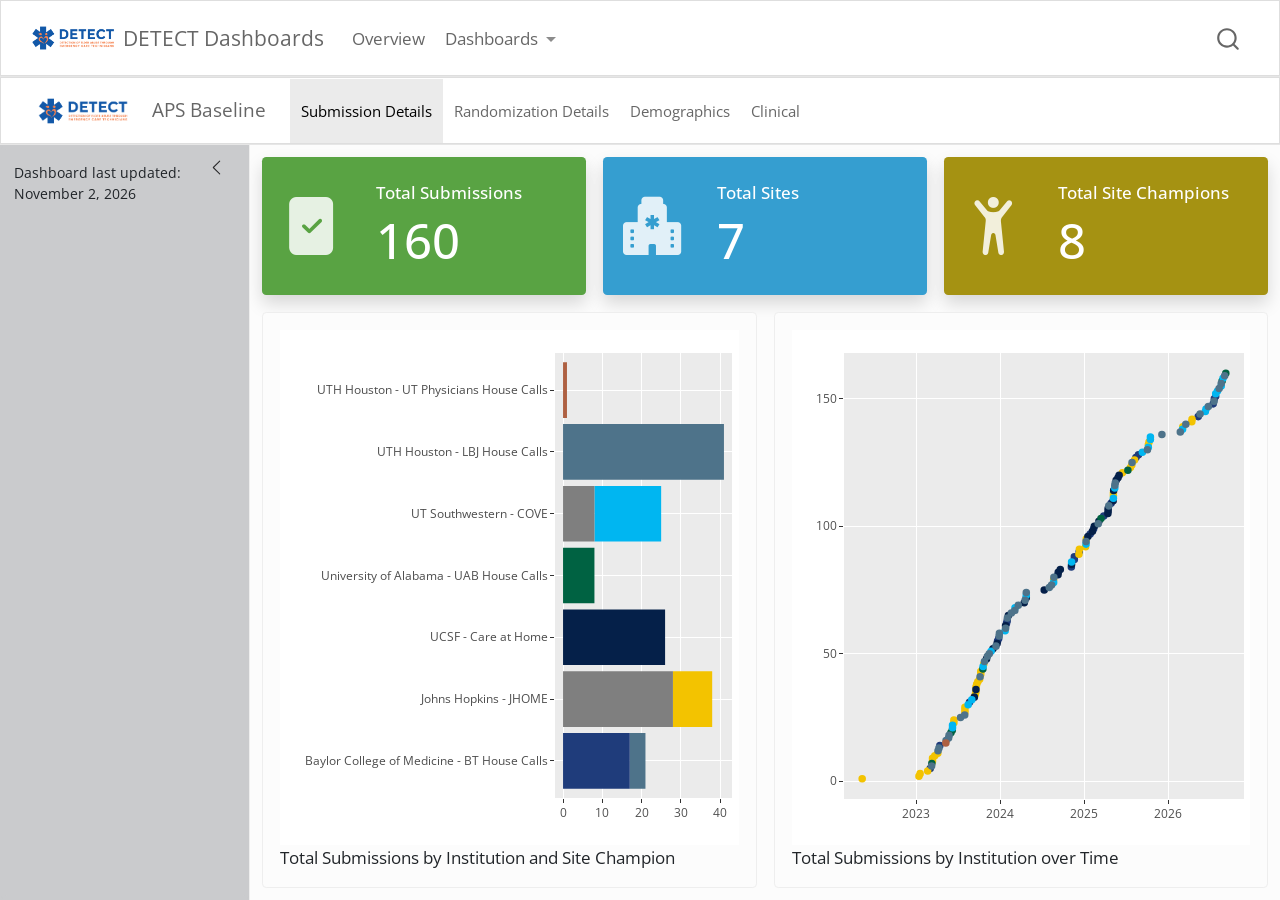
==== commit e8dbf465: "Built site for gh-pages" ====
--- a/sections/aps_baseline_dashboard.html
+++ b/sections/aps_baseline_dashboard.html
@@ -7,7 +7,7 @@
 <meta name="viewport" content="width=device-width, initial-scale=1.0, user-scalable=yes">
 
 <meta name="author" content="">
-<meta name="dcterms.date" content="2026-10-26">
+<meta name="dcterms.date" content="2026-11-02">
 
 <title>APS Baseline – DETECT Dashboards</title>
 <style>
@@ -237,8 +237,8 @@
 <div class="card cell html-fill-item html-fill-container bslib-card" data-bslib-card-init="" data-require-bs-caller="card()" data-full-screen="false">
 <div class="card-body html-fill-item html-fill-container">
 <div class="cell-output-display html-fill-item html-fill-container">
-<div class="plotly html-widget html-fill-item html-fill-container" id="htmlwidget-356f40432488ddfab078" style="width:100%;height:406px;"></div>
-<script type="application/json" data-for="htmlwidget-356f40432488ddfab078">{"x":{"data":[{"orientation":"v","width":17,"base":4.5499999999999998,"x":[16.5],"y":[0.90000000000000036],"text":"total_subs: 17<br />site_champ_label: Debbie Freeland, MD","type":"bar","textposition":"none","marker":{"autocolorscale":false,"color":"rgba(0,182,241,1)","line":{"width":1.8897637795275593,"color":"transparent"}},"name":"Debbie Freeland, MD","legendgroup":"Debbie Freeland, MD","showlegend":true,"xaxis":"x","yaxis":"y","hoverinfo":"text","frame":null},{"orientation":"v","width":1,"base":6.5499999999999998,"x":[0.5],"y":[0.90000000000000036],"text":"total_subs:  1<br />site_champ_label: Faith Atai, MD","type":"bar","textposition":"none","marker":{"autocolorscale":false,"color":"rgba(174,96,66,1)","line":{"width":1.8897637795275593,"color":"transparent"}},"name":"Faith Atai, MD","legendgroup":"Faith Atai, MD","showlegend":true,"xaxis":"x","yaxis":"y","hoverinfo":"text","frame":null},{"orientation":"v","width":[41,4],"base":[5.5499999999999998,0.55000000000000004],"x":[20.5,19],"y":[0.90000000000000036,0.89999999999999991],"text":["total_subs: 41<br />site_champ_label: Julia Hiner, MD","total_subs:  4<br />site_champ_label: Julia Hiner, MD"],"type":"bar","textposition":"none","marker":{"autocolorscale":false,"color":"rgba(78,115,138,1)","line":{"width":1.8897637795275593,"color":"transparent"}},"name":"Julia Hiner, MD","legendgroup":"Julia Hiner, MD","showlegend":true,"xaxis":"x","yaxis":"y","hoverinfo":"text","frame":null},{"orientation":"v","width":17,"base":0.55000000000000004,"x":[8.5],"y":[0.89999999999999991],"text":"total_subs: 17<br />site_champ_label: Kristina Little, MD","type":"bar","textposition":"none","marker":{"autocolorscale":false,"color":"rgba(31,60,123,1)","line":{"width":1.8897637795275593,"color":"transparent"}},"name":"Kristina Little, MD","legendgroup":"Kristina Little, MD","showlegend":true,"xaxis":"x","yaxis":"y","hoverinfo":"text","frame":null},{"orientation":"v","width":26,"base":2.5499999999999998,"x":[13],"y":[0.90000000000000036],"text":"total_subs: 26<br />site_champ_label: Maria Yefimova, Phd, MS","type":"bar","textposition":"none","marker":{"autocolorscale":false,"color":"rgba(5,32,73,1)","line":{"width":1.8897637795275593,"color":"transparent"}},"name":"Maria Yefimova, Phd, MS","legendgroup":"Maria Yefimova, Phd, MS","showlegend":true,"xaxis":"x","yaxis":"y","hoverinfo":"text","frame":null},{"orientation":"v","width":8,"base":3.5499999999999998,"x":[4],"y":[0.90000000000000036],"text":"total_subs:  8<br />site_champ_label: Marianthe Grammas, MD","type":"bar","textposition":"none","marker":{"autocolorscale":false,"color":"rgba(0,98,66,1)","line":{"width":1.8897637795275593,"color":"transparent"}},"name":"Marianthe Grammas, MD","legendgroup":"Marianthe Grammas, MD","showlegend":true,"xaxis":"x","yaxis":"y","hoverinfo":"text","frame":null},{"orientation":"v","width":10,"base":1.55,"x":[33],"y":[0.90000000000000013],"text":"total_subs: 10<br />site_champ_label: Thomas Cudjoe, MD, MPH","type":"bar","textposition":"none","marker":{"autocolorscale":false,"color":"rgba(243,195,0,1)","line":{"width":1.8897637795275593,"color":"transparent"}},"name":"Thomas Cudjoe, MD, MPH","legendgroup":"Thomas Cudjoe, MD, MPH","showlegend":true,"xaxis":"x","yaxis":"y","hoverinfo":"text","frame":null},{"orientation":"v","width":[28,8],"base":[1.55,4.5499999999999998],"x":[14,4],"y":[0.90000000000000013,0.90000000000000036],"text":["total_subs: 28<br />site_champ_label: NA","total_subs:  8<br />site_champ_label: NA"],"type":"bar","textposition":"none","marker":{"autocolorscale":false,"color":"rgba(127,127,127,1)","line":{"width":1.8897637795275593,"color":"transparent"}},"name":"NA","legendgroup":"NA","showlegend":true,"xaxis":"x","yaxis":"y","hoverinfo":"text","frame":null}],"layout":{"margin":{"t":23.305936073059364,"r":7.3059360730593621,"b":22.648401826484022,"l":262.28310502283114},"plot_bgcolor":"rgba(235,235,235,1)","paper_bgcolor":"rgba(255,255,255,1)","font":{"color":"rgba(0,0,0,1)","family":"","size":14.611872146118724},"xaxis":{"domain":[0,1],"automargin":true,"type":"linear","autorange":false,"range":[-2.0500000000000003,43.049999999999997],"tickmode":"array","ticktext":["0","10","20","30","40"],"tickvals":[0,9.9999999999999982,20,29.999999999999996,40],"categoryorder":"array","categoryarray":["0","10","20","30","40"],"nticks":null,"ticks":"outside","tickcolor":"rgba(51,51,51,1)","ticklen":3.6529680365296811,"tickwidth":0.66417600664176002,"showticklabels":true,"tickfont":{"color":"rgba(77,77,77,1)","family":"","size":11.68949771689498},"tickangle":-0,"showline":false,"linecolor":null,"linewidth":0,"showgrid":true,"gridcolor":"rgba(255,255,255,1)","gridwidth":0.66417600664176002,"zeroline":false,"anchor":"y","title":{"text":"","font":{"color":null,"family":null,"size":0}},"hoverformat":".2f"},"yaxis":{"domain":[0,1],"automargin":true,"type":"linear","autorange":false,"range":[0.40000000000000002,7.5999999999999996],"tickmode":"array","ticktext":["Baylor College of Medicine - BT House Calls","Johns Hopkins - JHOME","UCSF - Care at Home","University of Alabama - UAB House Calls","UT Southwestern - COVE","UTH Houston - LBJ House Calls","UTH Houston - UT Physicians House Calls"],"tickvals":[1,2,3,4.0000000000000009,5,6,7],"categoryorder":"array","categoryarray":["Baylor College of Medicine - BT House Calls","Johns Hopkins - JHOME","UCSF - Care at Home","University of Alabama - UAB House Calls","UT Southwestern - COVE","UTH Houston - LBJ House Calls","UTH Houston - UT Physicians House Calls"],"nticks":null,"ticks":"outside","tickcolor":"rgba(51,51,51,1)","ticklen":3.6529680365296811,"tickwidth":0.66417600664176002,"showticklabels":true,"tickfont":{"color":"rgba(77,77,77,1)","family":"","size":11.68949771689498},"tickangle":-0,"showline":false,"linecolor":null,"linewidth":0,"showgrid":true,"gridcolor":"rgba(255,255,255,1)","gridwidth":0.66417600664176002,"zeroline":false,"anchor":"x","title":{"text":"","font":{"color":null,"family":null,"size":0}},"hoverformat":".2f"},"shapes":[],"showlegend":false,"legend":{"bgcolor":"rgba(255,255,255,1)","bordercolor":"transparent","borderwidth":1.8897637795275593,"font":{"color":"rgba(0,0,0,1)","family":"","size":11.68949771689498}},"hovermode":"closest","barmode":"relative"},"config":{"doubleClick":"reset","modeBarButtonsToAdd":["hoverclosest","hovercompare"],"showSendToCloud":false},"source":"A","attrs":{"e1f4a7ef7da":{"x":{},"y":{},"fill":{},"type":"bar"}},"cur_data":"e1f4a7ef7da","visdat":{"e1f4a7ef7da":["function (y) ","x"]},"highlight":{"on":"plotly_click","persistent":false,"dynamic":false,"selectize":false,"opacityDim":0.20000000000000001,"selected":{"opacity":1},"debounce":0},"shinyEvents":["plotly_hover","plotly_click","plotly_selected","plotly_relayout","plotly_brushed","plotly_brushing","plotly_clickannotation","plotly_doubleclick","plotly_deselect","plotly_afterplot","plotly_sunburstclick"],"base_url":"https://plot.ly"},"evals":[],"jsHooks":[]}</script>
+<div class="plotly html-widget html-fill-item html-fill-container" id="htmlwidget-8dbdbb31e4078b9a7eae" style="width:100%;height:406px;"></div>
+<script type="application/json" data-for="htmlwidget-8dbdbb31e4078b9a7eae">{"x":{"data":[{"orientation":"v","width":17,"base":4.5499999999999998,"x":[16.5],"y":[0.90000000000000036],"text":"total_subs: 17<br />site_champ_label: Debbie Freeland, MD","type":"bar","textposition":"none","marker":{"autocolorscale":false,"color":"rgba(0,182,241,1)","line":{"width":1.8897637795275593,"color":"transparent"}},"name":"Debbie Freeland, MD","legendgroup":"Debbie Freeland, MD","showlegend":true,"xaxis":"x","yaxis":"y","hoverinfo":"text","frame":null},{"orientation":"v","width":1,"base":6.5499999999999998,"x":[0.5],"y":[0.90000000000000036],"text":"total_subs:  1<br />site_champ_label: Faith Atai, MD","type":"bar","textposition":"none","marker":{"autocolorscale":false,"color":"rgba(174,96,66,1)","line":{"width":1.8897637795275593,"color":"transparent"}},"name":"Faith Atai, MD","legendgroup":"Faith Atai, MD","showlegend":true,"xaxis":"x","yaxis":"y","hoverinfo":"text","frame":null},{"orientation":"v","width":[41,4],"base":[5.5499999999999998,0.55000000000000004],"x":[20.5,19],"y":[0.90000000000000036,0.89999999999999991],"text":["total_subs: 41<br />site_champ_label: Julia Hiner, MD","total_subs:  4<br />site_champ_label: Julia Hiner, MD"],"type":"bar","textposition":"none","marker":{"autocolorscale":false,"color":"rgba(78,115,138,1)","line":{"width":1.8897637795275593,"color":"transparent"}},"name":"Julia Hiner, MD","legendgroup":"Julia Hiner, MD","showlegend":true,"xaxis":"x","yaxis":"y","hoverinfo":"text","frame":null},{"orientation":"v","width":17,"base":0.55000000000000004,"x":[8.5],"y":[0.89999999999999991],"text":"total_subs: 17<br />site_champ_label: Kristina Little, MD","type":"bar","textposition":"none","marker":{"autocolorscale":false,"color":"rgba(31,60,123,1)","line":{"width":1.8897637795275593,"color":"transparent"}},"name":"Kristina Little, MD","legendgroup":"Kristina Little, MD","showlegend":true,"xaxis":"x","yaxis":"y","hoverinfo":"text","frame":null},{"orientation":"v","width":26,"base":2.5499999999999998,"x":[13],"y":[0.90000000000000036],"text":"total_subs: 26<br />site_champ_label: Maria Yefimova, Phd, MS","type":"bar","textposition":"none","marker":{"autocolorscale":false,"color":"rgba(5,32,73,1)","line":{"width":1.8897637795275593,"color":"transparent"}},"name":"Maria Yefimova, Phd, MS","legendgroup":"Maria Yefimova, Phd, MS","showlegend":true,"xaxis":"x","yaxis":"y","hoverinfo":"text","frame":null},{"orientation":"v","width":8,"base":3.5499999999999998,"x":[4],"y":[0.90000000000000036],"text":"total_subs:  8<br />site_champ_label: Marianthe Grammas, MD","type":"bar","textposition":"none","marker":{"autocolorscale":false,"color":"rgba(0,98,66,1)","line":{"width":1.8897637795275593,"color":"transparent"}},"name":"Marianthe Grammas, MD","legendgroup":"Marianthe Grammas, MD","showlegend":true,"xaxis":"x","yaxis":"y","hoverinfo":"text","frame":null},{"orientation":"v","width":10,"base":1.55,"x":[33],"y":[0.90000000000000013],"text":"total_subs: 10<br />site_champ_label: Thomas Cudjoe, MD, MPH","type":"bar","textposition":"none","marker":{"autocolorscale":false,"color":"rgba(243,195,0,1)","line":{"width":1.8897637795275593,"color":"transparent"}},"name":"Thomas Cudjoe, MD, MPH","legendgroup":"Thomas Cudjoe, MD, MPH","showlegend":true,"xaxis":"x","yaxis":"y","hoverinfo":"text","frame":null},{"orientation":"v","width":[28,8],"base":[1.55,4.5499999999999998],"x":[14,4],"y":[0.90000000000000013,0.90000000000000036],"text":["total_subs: 28<br />site_champ_label: NA","total_subs:  8<br />site_champ_label: NA"],"type":"bar","textposition":"none","marker":{"autocolorscale":false,"color":"rgba(127,127,127,1)","line":{"width":1.8897637795275593,"color":"transparent"}},"name":"NA","legendgroup":"NA","showlegend":true,"xaxis":"x","yaxis":"y","hoverinfo":"text","frame":null}],"layout":{"margin":{"t":23.305936073059364,"r":7.3059360730593621,"b":22.648401826484022,"l":262.28310502283114},"plot_bgcolor":"rgba(235,235,235,1)","paper_bgcolor":"rgba(255,255,255,1)","font":{"color":"rgba(0,0,0,1)","family":"","size":14.611872146118724},"xaxis":{"domain":[0,1],"automargin":true,"type":"linear","autorange":false,"range":[-2.0500000000000003,43.049999999999997],"tickmode":"array","ticktext":["0","10","20","30","40"],"tickvals":[0,9.9999999999999982,20,29.999999999999996,40],"categoryorder":"array","categoryarray":["0","10","20","30","40"],"nticks":null,"ticks":"outside","tickcolor":"rgba(51,51,51,1)","ticklen":3.6529680365296811,"tickwidth":0.66417600664176002,"showticklabels":true,"tickfont":{"color":"rgba(77,77,77,1)","family":"","size":11.68949771689498},"tickangle":-0,"showline":false,"linecolor":null,"linewidth":0,"showgrid":true,"gridcolor":"rgba(255,255,255,1)","gridwidth":0.66417600664176002,"zeroline":false,"anchor":"y","title":{"text":"","font":{"color":null,"family":null,"size":0}},"hoverformat":".2f"},"yaxis":{"domain":[0,1],"automargin":true,"type":"linear","autorange":false,"range":[0.40000000000000002,7.5999999999999996],"tickmode":"array","ticktext":["Baylor College of Medicine - BT House Calls","Johns Hopkins - JHOME","UCSF - Care at Home","University of Alabama - UAB House Calls","UT Southwestern - COVE","UTH Houston - LBJ House Calls","UTH Houston - UT Physicians House Calls"],"tickvals":[1,2,3,4.0000000000000009,5,6,7],"categoryorder":"array","categoryarray":["Baylor College of Medicine - BT House Calls","Johns Hopkins - JHOME","UCSF - Care at Home","University of Alabama - UAB House Calls","UT Southwestern - COVE","UTH Houston - LBJ House Calls","UTH Houston - UT Physicians House Calls"],"nticks":null,"ticks":"outside","tickcolor":"rgba(51,51,51,1)","ticklen":3.6529680365296811,"tickwidth":0.66417600664176002,"showticklabels":true,"tickfont":{"color":"rgba(77,77,77,1)","family":"","size":11.68949771689498},"tickangle":-0,"showline":false,"linecolor":null,"linewidth":0,"showgrid":true,"gridcolor":"rgba(255,255,255,1)","gridwidth":0.66417600664176002,"zeroline":false,"anchor":"x","title":{"text":"","font":{"color":null,"family":null,"size":0}},"hoverformat":".2f"},"shapes":[],"showlegend":false,"legend":{"bgcolor":"rgba(255,255,255,1)","bordercolor":"transparent","borderwidth":1.8897637795275593,"font":{"color":"rgba(0,0,0,1)","family":"","size":11.68949771689498}},"hovermode":"closest","barmode":"relative"},"config":{"doubleClick":"reset","modeBarButtonsToAdd":["hoverclosest","hovercompare"],"showSendToCloud":false},"source":"A","attrs":{"82852e10c193":{"x":{},"y":{},"fill":{},"type":"bar"}},"cur_data":"82852e10c193","visdat":{"82852e10c193":["function (y) ","x"]},"highlight":{"on":"plotly_click","persistent":false,"dynamic":false,"selectize":false,"opacityDim":0.20000000000000001,"selected":{"opacity":1},"debounce":0},"shinyEvents":["plotly_hover","plotly_click","plotly_selected","plotly_relayout","plotly_brushed","plotly_brushing","plotly_clickannotation","plotly_doubleclick","plotly_deselect","plotly_afterplot","plotly_sunburstclick"],"base_url":"https://plot.ly"},"evals":[],"jsHooks":[]}</script>
 <p>Total Submissions by Institution and Site Champion</p>
 </div>
 </div>
@@ -250,8 +250,8 @@
 </bslib-tooltip><script data-bslib-card-init="">bslib.Card.initializeAllCards();</script></div><div class="card cell html-fill-item html-fill-container bslib-card" data-bslib-card-init="" data-require-bs-caller="card()" data-full-screen="false">
 <div class="card-body html-fill-item html-fill-container">
 <div class="cell-output-display html-fill-item html-fill-container">
-<div class="plotly html-widget html-fill-item html-fill-container" id="htmlwidget-986e37a57f42f5a1c62d" style="width:100%;height:406px;"></div>
-<script type="application/json" data-for="htmlwidget-986e37a57f42f5a1c62d">{"x":{"data":[{"x":[19419,19461,19590,19712,19717,19751,19754,20033,20046,20046,20067,20115,20130,20174,20206,20314,20325,20585,20650,20655,20661],"y":[5,14,31,55,56,62,63,84,87,88,90,97,99,104,109,127,128,143,148,150,151],"text":["date: 2023-03-03<br />cum_submissions:   5<br />institution_label: Baylor College of Medicine - BT House Calls","date: 2023-04-14<br />cum_submissions:  14<br />institution_label: Baylor College of Medicine - BT House Calls","date: 2023-08-21<br />cum_submissions:  31<br />institution_label: Baylor College of Medicine - BT House Calls","date: 2023-12-21<br />cum_submissions:  55<br />institution_label: Baylor College of Medicine - BT House Calls","date: 2023-12-26<br />cum_submissions:  56<br />institution_label: Baylor College of Medicine - BT House Calls","date: 2024-01-29<br />cum_submissions:  62<br />institution_label: Baylor College of Medicine - BT House Calls","date: 2024-02-01<br />cum_submissions:  63<br />institution_label: Baylor College of Medicine - BT House Calls","date: 2024-11-06<br />cum_submissions:  84<br />institution_label: Baylor College of Medicine - BT House Calls","date: 2024-11-19<br />cum_submissions:  87<br />institution_label: Baylor College of Medicine - BT House Calls","date: 2024-11-19<br />cum_submissions:  88<br />institution_label: Baylor College of Medicine - BT House Calls","date: 2024-12-10<br />cum_submissions:  90<br />institution_label: Baylor College of Medicine - BT House Calls","date: 2025-01-27<br />cum_submissions:  97<br />institution_label: Baylor College of Medicine - BT House Calls","date: 2025-02-11<br />cum_submissions:  99<br />institution_label: Baylor College of Medicine - BT House Calls","date: 2025-03-27<br />cum_submissions: 104<br />institution_label: Baylor College of Medicine - BT House Calls","date: 2025-04-28<br />cum_submissions: 109<br />institution_label: Baylor College of Medicine - BT House Calls","date: 2025-08-14<br />cum_submissions: 127<br />institution_label: Baylor College of Medicine - BT House Calls","date: 2025-08-25<br />cum_submissions: 128<br />institution_label: Baylor College of Medicine - BT House Calls","date: 2026-05-12<br />cum_submissions: 143<br />institution_label: Baylor College of Medicine - BT House Calls","date: 2026-07-16<br />cum_submissions: 148<br />institution_label: Baylor College of Medicine - BT House Calls","date: 2026-07-21<br />cum_submissions: 150<br />institution_label: Baylor College of Medicine - BT House Calls","date: 2026-07-27<br />cum_submissions: 151<br />institution_label: Baylor College of Medicine - BT House Calls"],"type":"scatter","mode":"markers","marker":{"autocolorscale":false,"color":"rgba(31,60,123,1)","opacity":1,"size":5.6692913385826778,"symbol":"circle","line":{"width":1.8897637795275593,"color":"rgba(31,60,123,1)"}},"hoveron":"points","name":"Baylor College of Medicine - BT House Calls","legendgroup":"Baylor College of Medicine - BT House Calls","showlegend":true,"xaxis":"x","yaxis":"y","hoverinfo":"text","frame":null},{"x":[19123,19370,19375,19408,19429,19429,19439,19452,19522,19522,19570,19570,19570,19615,19618,19618,19621,19626,19634,19639,19639,19652,19956,20066,20068,20095,20098,20216,20216,20255,20290,20296,20308,20368,20371,20518,20557,20558],"y":[1,2,3,4,8,9,10,11,23,24,27,28,29,34,35,37,38,39,40,42,43,46,79,89,91,92,95,112,113,121,123,124,126,132,133,139,141,142],"text":["date: 2022-05-11<br />cum_submissions:   1<br />institution_label: Johns Hopkins - JHOME","date: 2023-01-13<br />cum_submissions:   2<br />institution_label: Johns Hopkins - JHOME","date: 2023-01-18<br />cum_submissions:   3<br />institution_label: Johns Hopkins - JHOME","date: 2023-02-20<br />cum_submissions:   4<br />institution_label: Johns Hopkins - JHOME","date: 2023-03-13<br />cum_submissions:   8<br />institution_label: Johns Hopkins - JHOME","date: 2023-03-13<br />cum_submissions:   9<br />institution_label: Johns Hopkins - JHOME","date: 2023-03-23<br />cum_submissions:  10<br />institution_label: Johns Hopkins - JHOME","date: 2023-04-05<br />cum_submissions:  11<br />institution_label: Johns Hopkins - JHOME","date: 2023-06-14<br />cum_submissions:  23<br />institution_label: Johns Hopkins - JHOME","date: 2023-06-14<br />cum_submissions:  24<br />institution_label: Johns Hopkins - JHOME","date: 2023-08-01<br />cum_submissions:  27<br />institution_label: Johns Hopkins - JHOME","date: 2023-08-01<br />cum_submissions:  28<br />institution_label: Johns Hopkins - JHOME","date: 2023-08-01<br />cum_submissions:  29<br />institution_label: Johns Hopkins - JHOME","date: 2023-09-15<br />cum_submissions:  34<br />institution_label: Johns Hopkins - JHOME","date: 2023-09-18<br />cum_submissions:  35<br />institution_label: Johns Hopkins - JHOME","date: 2023-09-18<br />cum_submissions:  37<br />institution_label: Johns Hopkins - JHOME","date: 2023-09-21<br />cum_submissions:  38<br />institution_label: Johns Hopkins - JHOME","date: 2023-09-26<br />cum_submissions:  39<br />institution_label: Johns Hopkins - JHOME","date: 2023-10-04<br />cum_submissions:  40<br />institution_label: Johns Hopkins - JHOME","date: 2023-10-09<br />cum_submissions:  42<br />institution_label: Johns Hopkins - JHOME","date: 2023-10-09<br />cum_submissions:  43<br />institution_label: Johns Hopkins - JHOME","date: 2023-10-22<br />cum_submissions:  46<br />institution_label: Johns Hopkins - JHOME","date: 2024-08-21<br />cum_submissions:  79<br />institution_label: Johns Hopkins - JHOME","date: 2024-12-09<br />cum_submissions:  89<br />institution_label: Johns Hopkins - JHOME","date: 2024-12-11<br />cum_submissions:  91<br />institution_label: Johns Hopkins - JHOME","date: 2025-01-07<br />cum_submissions:  92<br />institution_label: Johns Hopkins - JHOME","date: 2025-01-10<br />cum_submissions:  95<br />institution_label: Johns Hopkins - JHOME","date: 2025-05-08<br />cum_submissions: 112<br />institution_label: Johns Hopkins - JHOME","date: 2025-05-08<br />cum_submissions: 113<br />institution_label: Johns Hopkins - JHOME","date: 2025-06-16<br />cum_submissions: 121<br />institution_label: Johns Hopkins - JHOME","date: 2025-07-21<br />cum_submissions: 123<br />institution_label: Johns Hopkins - JHOME","date: 2025-07-27<br />cum_submissions: 124<br />institution_label: Johns Hopkins - JHOME","date: 2025-08-08<br />cum_submissions: 126<br />institution_label: Johns Hopkins - JHOME","date: 2025-10-07<br />cum_submissions: 132<br />institution_label: Johns Hopkins - JHOME","date: 2025-10-10<br />cum_submissions: 133<br />institution_label: Johns Hopkins - JHOME","date: 2026-03-06<br />cum_submissions: 139<br />institution_label: Johns Hopkins - JHOME","date: 2026-04-14<br />cum_submissions: 141<br />institution_label: Johns Hopkins - JHOME","date: 2026-04-15<br />cum_submissions: 142<br />institution_label: Johns Hopkins - JHOME"],"type":"scatter","mode":"markers","marker":{"autocolorscale":false,"color":"rgba(243,195,0,1)","opacity":1,"size":5.6692913385826778,"symbol":"circle","line":{"width":1.8897637795275593,"color":"rgba(243,195,0,1)"}},"hoveron":"points","name":"Johns Hopkins - JHOME","legendgroup":"Johns Hopkins - JHOME","showlegend":true,"xaxis":"x","yaxis":"y","hoverinfo":"text","frame":null},{"x":[19611,19618,19664,19692,19710,19747,19759,19828,19837,19915,19975,19976,19985,20034,20105,20125,20133,20153,20192,20193,20193,20215,20217,20228,20236,20241],"y":[33,36,48,52,54,61,65,70,72,75,81,82,83,85,96,98,100,102,105,106,107,110,114,118,119,120],"text":["date: 2023-09-11<br />cum_submissions:  33<br />institution_label: UCSF - Care at Home","date: 2023-09-18<br />cum_submissions:  36<br />institution_label: UCSF - Care at Home","date: 2023-11-03<br />cum_submissions:  48<br />institution_label: UCSF - Care at Home","date: 2023-12-01<br />cum_submissions:  52<br />institution_label: UCSF - Care at Home","date: 2023-12-19<br />cum_submissions:  54<br />institution_label: UCSF - Care at Home","date: 2024-01-25<br />cum_submissions:  61<br />institution_label: UCSF - Care at Home","date: 2024-02-06<br />cum_submissions:  65<br />institution_label: UCSF - Care at Home","date: 2024-04-15<br />cum_submissions:  70<br />institution_label: UCSF - Care at Home","date: 2024-04-24<br />cum_submissions:  72<br />institution_label: UCSF - Care at Home","date: 2024-07-11<br />cum_submissions:  75<br />institution_label: UCSF - Care at Home","date: 2024-09-09<br />cum_submissions:  81<br />institution_label: UCSF - Care at Home","date: 2024-09-10<br />cum_submissions:  82<br />institution_label: UCSF - Care at Home","date: 2024-09-19<br />cum_submissions:  83<br />institution_label: UCSF - Care at Home","date: 2024-11-07<br />cum_submissions:  85<br />institution_label: UCSF - Care at Home","date: 2025-01-17<br />cum_submissions:  96<br />institution_label: UCSF - Care at Home","date: 2025-02-06<br />cum_submissions:  98<br />institution_label: UCSF - Care at Home","date: 2025-02-14<br />cum_submissions: 100<br />institution_label: UCSF - Care at Home","date: 2025-03-06<br />cum_submissions: 102<br />institution_label: UCSF - Care at Home","date: 2025-04-14<br />cum_submissions: 105<br />institution_label: UCSF - Care at Home","date: 2025-04-15<br />cum_submissions: 106<br />institution_label: UCSF - Care at Home","date: 2025-04-15<br />cum_submissions: 107<br />institution_label: UCSF - Care at Home","date: 2025-05-07<br />cum_submissions: 110<br />institution_label: UCSF - Care at Home","date: 2025-05-09<br />cum_submissions: 114<br />institution_label: UCSF - Care at Home","date: 2025-05-20<br />cum_submissions: 118<br />institution_label: UCSF - Care at Home","date: 2025-05-28<br />cum_submissions: 119<br />institution_label: UCSF - Care at Home","date: 2025-06-02<br />cum_submissions: 120<br />institution_label: UCSF - Care at Home"],"type":"scatter","mode":"markers","marker":{"autocolorscale":false,"color":"rgba(5,32,73,1)","opacity":1,"size":5.6692913385826778,"symbol":"circle","line":{"width":1.8897637795275593,"color":"rgba(5,32,73,1)"}},"hoveron":"points","name":"UCSF - Care at Home","legendgroup":"UCSF - Care at Home","showlegend":true,"xaxis":"x","yaxis":"y","hoverinfo":"text","frame":null},{"x":[19426,19509,19515,19648,20162,20279,20689,20705],"y":[7,19,20,44,103,122,157,160],"text":["date: 2023-03-10<br />cum_submissions:   7<br />institution_label: University of Alabama - UAB House Calls","date: 2023-06-01<br />cum_submissions:  19<br />institution_label: University of Alabama - UAB House Calls","date: 2023-06-07<br />cum_submissions:  20<br />institution_label: University of Alabama - UAB House Calls","date: 2023-10-18<br />cum_submissions:  44<br />institution_label: University of Alabama - UAB House Calls","date: 2025-03-15<br />cum_submissions: 103<br />institution_label: University of Alabama - UAB House Calls","date: 2025-07-10<br />cum_submissions: 122<br />institution_label: University of Alabama - UAB House Calls","date: 2026-08-24<br />cum_submissions: 157<br />institution_label: University of Alabama - UAB House Calls","date: 2026-09-09<br />cum_submissions: 160<br />institution_label: University of Alabama - UAB House Calls"],"type":"scatter","mode":"markers","marker":{"autocolorscale":false,"color":"rgba(0,98,66,1)","opacity":1,"size":5.6692913385826778,"symbol":"circle","line":{"width":1.8897637795275593,"color":"rgba(0,98,66,1)"}},"hoveron":"points","name":"University of Alabama - UAB House Calls","legendgroup":"University of Alabama - UAB House Calls","showlegend":true,"xaxis":"x","yaxis":"y","hoverinfo":"text","frame":null},{"x":[19516,19516,19584,19600,19649,19684,19745,19788,19837,19956,20034,20097,20216,20222,20342,20368,20377,20377,20517,20616,20619,20661,20669,20685,20693],"y":[21,22,30,32,45,51,59,68,73,78,86,93,111,115,129,131,134,135,138,145,146,152,153,155,158],"text":["date: 2023-06-08<br />cum_submissions:  21<br />institution_label: UT Southwestern - COVE","date: 2023-06-08<br />cum_submissions:  22<br />institution_label: UT Southwestern - COVE","date: 2023-08-15<br />cum_submissions:  30<br />institution_label: UT Southwestern - COVE","date: 2023-08-31<br />cum_submissions:  32<br />institution_label: UT Southwestern - COVE","date: 2023-10-19<br />cum_submissions:  45<br />institution_label: UT Southwestern - COVE","date: 2023-11-23<br />cum_submissions:  51<br />institution_label: UT Southwestern - COVE","date: 2024-01-23<br />cum_submissions:  59<br />institution_label: UT Southwestern - COVE","date: 2024-03-06<br />cum_submissions:  68<br />institution_label: UT Southwestern - COVE","date: 2024-04-24<br />cum_submissions:  73<br />institution_label: UT Southwestern - COVE","date: 2024-08-21<br />cum_submissions:  78<br />institution_label: UT Southwestern - COVE","date: 2024-11-07<br />cum_submissions:  86<br />institution_label: UT Southwestern - COVE","date: 2025-01-09<br />cum_submissions:  93<br />institution_label: UT Southwestern - COVE","date: 2025-05-08<br />cum_submissions: 111<br />institution_label: UT Southwestern - COVE","date: 2025-05-14<br />cum_submissions: 115<br />institution_label: UT Southwestern - COVE","date: 2025-09-11<br />cum_submissions: 129<br />institution_label: UT Southwestern - COVE","date: 2025-10-07<br />cum_submissions: 131<br />institution_label: UT Southwestern - COVE","date: 2025-10-16<br />cum_submissions: 134<br />institution_label: UT Southwestern - COVE","date: 2025-10-16<br />cum_submissions: 135<br />institution_label: UT Southwestern - COVE","date: 2026-03-05<br />cum_submissions: 138<br />institution_label: UT Southwestern - COVE","date: 2026-06-12<br />cum_submissions: 145<br />institution_label: UT Southwestern - COVE","date: 2026-06-15<br />cum_submissions: 146<br />institution_label: UT Southwestern - COVE","date: 2026-07-27<br />cum_submissions: 152<br />institution_label: UT Southwestern - COVE","date: 2026-08-04<br />cum_submissions: 153<br />institution_label: UT Southwestern - COVE","date: 2026-08-20<br />cum_submissions: 155<br />institution_label: UT Southwestern - COVE","date: 2026-08-28<br />cum_submissions: 158<br />institution_label: UT Southwestern - COVE"],"type":"scatter","mode":"markers","marker":{"autocolorscale":false,"color":"rgba(0,182,241,1)","opacity":1,"size":5.6692913385826778,"symbol":"circle","line":{"width":1.8897637795275593,"color":"rgba(0,182,241,1)"}},"hoveron":"points","name":"UT Southwestern - COVE","legendgroup":"UT Southwestern - COVE","showlegend":true,"xaxis":"x","yaxis":"y","hoverinfo":"text","frame":null},{"x":[19425,19453,19457,19488,19499,19501,19551,19569,19636,19655,19668,19676,19705,19719,19720,19747,19755,19772,19787,19802,19832,19837,19937,19947,19957,20097,20150,20196,20222,20224,20297,20364,20427,20507,20531,20593,20629,20654,20676,20685,20700],"y":[6,12,13,16,17,18,25,26,41,47,49,50,53,57,58,60,64,66,67,69,71,74,76,77,80,94,101,108,116,117,125,130,136,137,140,144,147,149,154,156,159],"text":["date: 2023-03-09<br />cum_submissions:   6<br />institution_label: UTH Houston - LBJ House Calls","date: 2023-04-06<br />cum_submissions:  12<br />institution_label: UTH Houston - LBJ House Calls","date: 2023-04-10<br />cum_submissions:  13<br />institution_label: UTH Houston - LBJ House Calls","date: 2023-05-11<br />cum_submissions:  16<br />institution_label: UTH Houston - LBJ House Calls","date: 2023-05-22<br />cum_submissions:  17<br />institution_label: UTH Houston - LBJ House Calls","date: 2023-05-24<br />cum_submissions:  18<br />institution_label: UTH Houston - LBJ House Calls","date: 2023-07-13<br />cum_submissions:  25<br />institution_label: UTH Houston - LBJ House Calls","date: 2023-07-31<br />cum_submissions:  26<br />institution_label: UTH Houston - LBJ House Calls","date: 2023-10-06<br />cum_submissions:  41<br />institution_label: UTH Houston - LBJ House Calls","date: 2023-10-25<br />cum_submissions:  47<br />institution_label: UTH Houston - LBJ House Calls","date: 2023-11-07<br />cum_submissions:  49<br />institution_label: UTH Houston - LBJ House Calls","date: 2023-11-15<br />cum_submissions:  50<br />institution_label: UTH Houston - LBJ House Calls","date: 2023-12-14<br />cum_submissions:  53<br />institution_label: UTH Houston - LBJ House Calls","date: 2023-12-28<br />cum_submissions:  57<br />institution_label: UTH Houston - LBJ House Calls","date: 2023-12-29<br />cum_submissions:  58<br />institution_label: UTH Houston - LBJ House Calls","date: 2024-01-25<br />cum_submissions:  60<br />institution_label: UTH Houston - LBJ House Calls","date: 2024-02-02<br />cum_submissions:  64<br />institution_label: UTH Houston - LBJ House Calls","date: 2024-02-19<br />cum_submissions:  66<br />institution_label: UTH Houston - LBJ House Calls","date: 2024-03-05<br />cum_submissions:  67<br />institution_label: UTH Houston - LBJ House Calls","date: 2024-03-20<br />cum_submissions:  69<br />institution_label: UTH Houston - LBJ House Calls","date: 2024-04-19<br />cum_submissions:  71<br />institution_label: UTH Houston - LBJ House Calls","date: 2024-04-24<br />cum_submissions:  74<br />institution_label: UTH Houston - LBJ House Calls","date: 2024-08-02<br />cum_submissions:  76<br />institution_label: UTH Houston - LBJ House Calls","date: 2024-08-12<br />cum_submissions:  77<br />institution_label: UTH Houston - LBJ House Calls","date: 2024-08-22<br />cum_submissions:  80<br />institution_label: UTH Houston - LBJ House Calls","date: 2025-01-09<br />cum_submissions:  94<br />institution_label: UTH Houston - LBJ House Calls","date: 2025-03-03<br />cum_submissions: 101<br />institution_label: UTH Houston - LBJ House Calls","date: 2025-04-18<br />cum_submissions: 108<br />institution_label: UTH Houston - LBJ House Calls","date: 2025-05-14<br />cum_submissions: 116<br />institution_label: UTH Houston - LBJ House Calls","date: 2025-05-16<br />cum_submissions: 117<br />institution_label: UTH Houston - LBJ House Calls","date: 2025-07-28<br />cum_submissions: 125<br />institution_label: UTH Houston - LBJ House Calls","date: 2025-10-03<br />cum_submissions: 130<br />institution_label: UTH Houston - LBJ House Calls","date: 2025-12-05<br />cum_submissions: 136<br />institution_label: UTH Houston - LBJ House Calls","date: 2026-02-23<br />cum_submissions: 137<br />institution_label: UTH Houston - LBJ House Calls","date: 2026-03-19<br />cum_submissions: 140<br />institution_label: UTH Houston - LBJ House Calls","date: 2026-05-20<br />cum_submissions: 144<br />institution_label: UTH Houston - LBJ House Calls","date: 2026-06-25<br />cum_submissions: 147<br />institution_label: UTH Houston - LBJ House Calls","date: 2026-07-20<br />cum_submissions: 149<br />institution_label: UTH Houston - LBJ House Calls","date: 2026-08-11<br />cum_submissions: 154<br />institution_label: UTH Houston - LBJ House Calls","date: 2026-08-20<br />cum_submissions: 156<br />institution_label: UTH Houston - LBJ House Calls","date: 2026-09-04<br />cum_submissions: 159<br />institution_label: UTH Houston - LBJ House Calls"],"type":"scatter","mode":"markers","marker":{"autocolorscale":false,"color":"rgba(78,115,138,1)","opacity":1,"size":5.6692913385826778,"symbol":"circle","line":{"width":1.8897637795275593,"color":"rgba(78,115,138,1)"}},"hoveron":"points","name":"UTH Houston - LBJ House Calls","legendgroup":"UTH Houston - LBJ House Calls","showlegend":true,"xaxis":"x","yaxis":"y","hoverinfo":"text","frame":null},{"x":[19487],"y":[15],"text":"date: 2023-05-10<br />cum_submissions:  15<br />institution_label: UTH Houston - UT Physicians House Calls","type":"scatter","mode":"markers","marker":{"autocolorscale":false,"color":"rgba(174,96,66,1)","opacity":1,"size":5.6692913385826778,"symbol":"circle","line":{"width":1.8897637795275593,"color":"rgba(174,96,66,1)"}},"hoveron":"points","name":"UTH Houston - UT Physicians House Calls","legendgroup":"UTH Houston - UT Physicians House Calls","showlegend":true,"xaxis":"x","yaxis":"y","hoverinfo":"text","frame":null}],"layout":{"margin":{"t":23.305936073059364,"r":7.3059360730593621,"b":22.648401826484022,"l":28.493150684931514},"plot_bgcolor":"rgba(235,235,235,1)","paper_bgcolor":"rgba(255,255,255,1)","font":{"color":"rgba(0,0,0,1)","family":"","size":14.611872146118724},"xaxis":{"domain":[0,1],"automargin":true,"type":"linear","autorange":false,"range":[19043.900000000001,20784.099999999999],"tickmode":"array","ticktext":["2023","2024","2025","2026"],"tickvals":[19358,19723,20089,20454],"categoryorder":"array","categoryarray":["2023","2024","2025","2026"],"nticks":null,"ticks":"outside","tickcolor":"rgba(51,51,51,1)","ticklen":3.6529680365296811,"tickwidth":0.66417600664176002,"showticklabels":true,"tickfont":{"color":"rgba(77,77,77,1)","family":"","size":11.68949771689498},"tickangle":-0,"showline":false,"linecolor":null,"linewidth":0,"showgrid":true,"gridcolor":"rgba(255,255,255,1)","gridwidth":0.66417600664176002,"zeroline":false,"anchor":"y","title":{"text":"","font":{"color":null,"family":null,"size":0}},"hoverformat":".2f"},"yaxis":{"domain":[0,1],"automargin":true,"type":"linear","autorange":false,"range":[-6.9500000000000002,167.94999999999999],"tickmode":"array","ticktext":["0","50","100","150"],"tickvals":[0,50,100,150],"categoryorder":"array","categoryarray":["0","50","100","150"],"nticks":null,"ticks":"outside","tickcolor":"rgba(51,51,51,1)","ticklen":3.6529680365296811,"tickwidth":0.66417600664176002,"showticklabels":true,"tickfont":{"color":"rgba(77,77,77,1)","family":"","size":11.68949771689498},"tickangle":-0,"showline":false,"linecolor":null,"linewidth":0,"showgrid":true,"gridcolor":"rgba(255,255,255,1)","gridwidth":0.66417600664176002,"zeroline":false,"anchor":"x","title":{"text":"","font":{"color":null,"family":null,"size":0}},"hoverformat":".2f"},"shapes":[],"showlegend":false,"legend":{"bgcolor":"rgba(255,255,255,1)","bordercolor":"transparent","borderwidth":1.8897637795275593,"font":{"color":"rgba(0,0,0,1)","family":"","size":11.68949771689498}},"hovermode":"closest","barmode":"relative"},"config":{"doubleClick":"reset","modeBarButtonsToAdd":["hoverclosest","hovercompare"],"showSendToCloud":false},"source":"A","attrs":{"e1f475f83a06":{"x":{},"y":{},"colour":{},"type":"scatter"}},"cur_data":"e1f475f83a06","visdat":{"e1f475f83a06":["function (y) ","x"]},"highlight":{"on":"plotly_click","persistent":false,"dynamic":false,"selectize":false,"opacityDim":0.20000000000000001,"selected":{"opacity":1},"debounce":0},"shinyEvents":["plotly_hover","plotly_click","plotly_selected","plotly_relayout","plotly_brushed","plotly_brushing","plotly_clickannotation","plotly_doubleclick","plotly_deselect","plotly_afterplot","plotly_sunburstclick"],"base_url":"https://plot.ly"},"evals":[],"jsHooks":[]}</script>
+<div class="plotly html-widget html-fill-item html-fill-container" id="htmlwidget-009121e216a071a5c80e" style="width:100%;height:406px;"></div>
+<script type="application/json" data-for="htmlwidget-009121e216a071a5c80e">{"x":{"data":[{"x":[19419,19461,19590,19712,19717,19751,19754,20033,20046,20046,20067,20115,20130,20174,20206,20314,20325,20585,20650,20655,20661],"y":[5,14,31,55,56,62,63,84,87,88,90,97,99,104,109,127,128,143,148,150,151],"text":["date: 2023-03-03<br />cum_submissions:   5<br />institution_label: Baylor College of Medicine - BT House Calls","date: 2023-04-14<br />cum_submissions:  14<br />institution_label: Baylor College of Medicine - BT House Calls","date: 2023-08-21<br />cum_submissions:  31<br />institution_label: Baylor College of Medicine - BT House Calls","date: 2023-12-21<br />cum_submissions:  55<br />institution_label: Baylor College of Medicine - BT House Calls","date: 2023-12-26<br />cum_submissions:  56<br />institution_label: Baylor College of Medicine - BT House Calls","date: 2024-01-29<br />cum_submissions:  62<br />institution_label: Baylor College of Medicine - BT House Calls","date: 2024-02-01<br />cum_submissions:  63<br />institution_label: Baylor College of Medicine - BT House Calls","date: 2024-11-06<br />cum_submissions:  84<br />institution_label: Baylor College of Medicine - BT House Calls","date: 2024-11-19<br />cum_submissions:  87<br />institution_label: Baylor College of Medicine - BT House Calls","date: 2024-11-19<br />cum_submissions:  88<br />institution_label: Baylor College of Medicine - BT House Calls","date: 2024-12-10<br />cum_submissions:  90<br />institution_label: Baylor College of Medicine - BT House Calls","date: 2025-01-27<br />cum_submissions:  97<br />institution_label: Baylor College of Medicine - BT House Calls","date: 2025-02-11<br />cum_submissions:  99<br />institution_label: Baylor College of Medicine - BT House Calls","date: 2025-03-27<br />cum_submissions: 104<br />institution_label: Baylor College of Medicine - BT House Calls","date: 2025-04-28<br />cum_submissions: 109<br />institution_label: Baylor College of Medicine - BT House Calls","date: 2025-08-14<br />cum_submissions: 127<br />institution_label: Baylor College of Medicine - BT House Calls","date: 2025-08-25<br />cum_submissions: 128<br />institution_label: Baylor College of Medicine - BT House Calls","date: 2026-05-12<br />cum_submissions: 143<br />institution_label: Baylor College of Medicine - BT House Calls","date: 2026-07-16<br />cum_submissions: 148<br />institution_label: Baylor College of Medicine - BT House Calls","date: 2026-07-21<br />cum_submissions: 150<br />institution_label: Baylor College of Medicine - BT House Calls","date: 2026-07-27<br />cum_submissions: 151<br />institution_label: Baylor College of Medicine - BT House Calls"],"type":"scatter","mode":"markers","marker":{"autocolorscale":false,"color":"rgba(31,60,123,1)","opacity":1,"size":5.6692913385826778,"symbol":"circle","line":{"width":1.8897637795275593,"color":"rgba(31,60,123,1)"}},"hoveron":"points","name":"Baylor College of Medicine - BT House Calls","legendgroup":"Baylor College of Medicine - BT House Calls","showlegend":true,"xaxis":"x","yaxis":"y","hoverinfo":"text","frame":null},{"x":[19123,19370,19375,19408,19429,19429,19439,19452,19522,19522,19570,19570,19570,19615,19618,19618,19621,19626,19634,19639,19639,19652,19956,20066,20068,20095,20098,20216,20216,20255,20290,20296,20308,20368,20371,20518,20557,20558],"y":[1,2,3,4,8,9,10,11,23,24,27,28,29,34,35,37,38,39,40,42,43,46,79,89,91,92,95,112,113,121,123,124,126,132,133,139,141,142],"text":["date: 2022-05-11<br />cum_submissions:   1<br />institution_label: Johns Hopkins - JHOME","date: 2023-01-13<br />cum_submissions:   2<br />institution_label: Johns Hopkins - JHOME","date: 2023-01-18<br />cum_submissions:   3<br />institution_label: Johns Hopkins - JHOME","date: 2023-02-20<br />cum_submissions:   4<br />institution_label: Johns Hopkins - JHOME","date: 2023-03-13<br />cum_submissions:   8<br />institution_label: Johns Hopkins - JHOME","date: 2023-03-13<br />cum_submissions:   9<br />institution_label: Johns Hopkins - JHOME","date: 2023-03-23<br />cum_submissions:  10<br />institution_label: Johns Hopkins - JHOME","date: 2023-04-05<br />cum_submissions:  11<br />institution_label: Johns Hopkins - JHOME","date: 2023-06-14<br />cum_submissions:  23<br />institution_label: Johns Hopkins - JHOME","date: 2023-06-14<br />cum_submissions:  24<br />institution_label: Johns Hopkins - JHOME","date: 2023-08-01<br />cum_submissions:  27<br />institution_label: Johns Hopkins - JHOME","date: 2023-08-01<br />cum_submissions:  28<br />institution_label: Johns Hopkins - JHOME","date: 2023-08-01<br />cum_submissions:  29<br />institution_label: Johns Hopkins - JHOME","date: 2023-09-15<br />cum_submissions:  34<br />institution_label: Johns Hopkins - JHOME","date: 2023-09-18<br />cum_submissions:  35<br />institution_label: Johns Hopkins - JHOME","date: 2023-09-18<br />cum_submissions:  37<br />institution_label: Johns Hopkins - JHOME","date: 2023-09-21<br />cum_submissions:  38<br />institution_label: Johns Hopkins - JHOME","date: 2023-09-26<br />cum_submissions:  39<br />institution_label: Johns Hopkins - JHOME","date: 2023-10-04<br />cum_submissions:  40<br />institution_label: Johns Hopkins - JHOME","date: 2023-10-09<br />cum_submissions:  42<br />institution_label: Johns Hopkins - JHOME","date: 2023-10-09<br />cum_submissions:  43<br />institution_label: Johns Hopkins - JHOME","date: 2023-10-22<br />cum_submissions:  46<br />institution_label: Johns Hopkins - JHOME","date: 2024-08-21<br />cum_submissions:  79<br />institution_label: Johns Hopkins - JHOME","date: 2024-12-09<br />cum_submissions:  89<br />institution_label: Johns Hopkins - JHOME","date: 2024-12-11<br />cum_submissions:  91<br />institution_label: Johns Hopkins - JHOME","date: 2025-01-07<br />cum_submissions:  92<br />institution_label: Johns Hopkins - JHOME","date: 2025-01-10<br />cum_submissions:  95<br />institution_label: Johns Hopkins - JHOME","date: 2025-05-08<br />cum_submissions: 112<br />institution_label: Johns Hopkins - JHOME","date: 2025-05-08<br />cum_submissions: 113<br />institution_label: Johns Hopkins - JHOME","date: 2025-06-16<br />cum_submissions: 121<br />institution_label: Johns Hopkins - JHOME","date: 2025-07-21<br />cum_submissions: 123<br />institution_label: Johns Hopkins - JHOME","date: 2025-07-27<br />cum_submissions: 124<br />institution_label: Johns Hopkins - JHOME","date: 2025-08-08<br />cum_submissions: 126<br />institution_label: Johns Hopkins - JHOME","date: 2025-10-07<br />cum_submissions: 132<br />institution_label: Johns Hopkins - JHOME","date: 2025-10-10<br />cum_submissions: 133<br />institution_label: Johns Hopkins - JHOME","date: 2026-03-06<br />cum_submissions: 139<br />institution_label: Johns Hopkins - JHOME","date: 2026-04-14<br />cum_submissions: 141<br />institution_label: Johns Hopkins - JHOME","date: 2026-04-15<br />cum_submissions: 142<br />institution_label: Johns Hopkins - JHOME"],"type":"scatter","mode":"markers","marker":{"autocolorscale":false,"color":"rgba(243,195,0,1)","opacity":1,"size":5.6692913385826778,"symbol":"circle","line":{"width":1.8897637795275593,"color":"rgba(243,195,0,1)"}},"hoveron":"points","name":"Johns Hopkins - JHOME","legendgroup":"Johns Hopkins - JHOME","showlegend":true,"xaxis":"x","yaxis":"y","hoverinfo":"text","frame":null},{"x":[19611,19618,19664,19692,19710,19747,19759,19828,19837,19915,19975,19976,19985,20034,20105,20125,20133,20153,20192,20193,20193,20215,20217,20228,20236,20241],"y":[33,36,48,52,54,61,65,70,72,75,81,82,83,85,96,98,100,102,105,106,107,110,114,118,119,120],"text":["date: 2023-09-11<br />cum_submissions:  33<br />institution_label: UCSF - Care at Home","date: 2023-09-18<br />cum_submissions:  36<br />institution_label: UCSF - Care at Home","date: 2023-11-03<br />cum_submissions:  48<br />institution_label: UCSF - Care at Home","date: 2023-12-01<br />cum_submissions:  52<br />institution_label: UCSF - Care at Home","date: 2023-12-19<br />cum_submissions:  54<br />institution_label: UCSF - Care at Home","date: 2024-01-25<br />cum_submissions:  61<br />institution_label: UCSF - Care at Home","date: 2024-02-06<br />cum_submissions:  65<br />institution_label: UCSF - Care at Home","date: 2024-04-15<br />cum_submissions:  70<br />institution_label: UCSF - Care at Home","date: 2024-04-24<br />cum_submissions:  72<br />institution_label: UCSF - Care at Home","date: 2024-07-11<br />cum_submissions:  75<br />institution_label: UCSF - Care at Home","date: 2024-09-09<br />cum_submissions:  81<br />institution_label: UCSF - Care at Home","date: 2024-09-10<br />cum_submissions:  82<br />institution_label: UCSF - Care at Home","date: 2024-09-19<br />cum_submissions:  83<br />institution_label: UCSF - Care at Home","date: 2024-11-07<br />cum_submissions:  85<br />institution_label: UCSF - Care at Home","date: 2025-01-17<br />cum_submissions:  96<br />institution_label: UCSF - Care at Home","date: 2025-02-06<br />cum_submissions:  98<br />institution_label: UCSF - Care at Home","date: 2025-02-14<br />cum_submissions: 100<br />institution_label: UCSF - Care at Home","date: 2025-03-06<br />cum_submissions: 102<br />institution_label: UCSF - Care at Home","date: 2025-04-14<br />cum_submissions: 105<br />institution_label: UCSF - Care at Home","date: 2025-04-15<br />cum_submissions: 106<br />institution_label: UCSF - Care at Home","date: 2025-04-15<br />cum_submissions: 107<br />institution_label: UCSF - Care at Home","date: 2025-05-07<br />cum_submissions: 110<br />institution_label: UCSF - Care at Home","date: 2025-05-09<br />cum_submissions: 114<br />institution_label: UCSF - Care at Home","date: 2025-05-20<br />cum_submissions: 118<br />institution_label: UCSF - Care at Home","date: 2025-05-28<br />cum_submissions: 119<br />institution_label: UCSF - Care at Home","date: 2025-06-02<br />cum_submissions: 120<br />institution_label: UCSF - Care at Home"],"type":"scatter","mode":"markers","marker":{"autocolorscale":false,"color":"rgba(5,32,73,1)","opacity":1,"size":5.6692913385826778,"symbol":"circle","line":{"width":1.8897637795275593,"color":"rgba(5,32,73,1)"}},"hoveron":"points","name":"UCSF - Care at Home","legendgroup":"UCSF - Care at Home","showlegend":true,"xaxis":"x","yaxis":"y","hoverinfo":"text","frame":null},{"x":[19426,19509,19515,19648,20162,20279,20689,20705],"y":[7,19,20,44,103,122,157,160],"text":["date: 2023-03-10<br />cum_submissions:   7<br />institution_label: University of Alabama - UAB House Calls","date: 2023-06-01<br />cum_submissions:  19<br />institution_label: University of Alabama - UAB House Calls","date: 2023-06-07<br />cum_submissions:  20<br />institution_label: University of Alabama - UAB House Calls","date: 2023-10-18<br />cum_submissions:  44<br />institution_label: University of Alabama - UAB House Calls","date: 2025-03-15<br />cum_submissions: 103<br />institution_label: University of Alabama - UAB House Calls","date: 2025-07-10<br />cum_submissions: 122<br />institution_label: University of Alabama - UAB House Calls","date: 2026-08-24<br />cum_submissions: 157<br />institution_label: University of Alabama - UAB House Calls","date: 2026-09-09<br />cum_submissions: 160<br />institution_label: University of Alabama - UAB House Calls"],"type":"scatter","mode":"markers","marker":{"autocolorscale":false,"color":"rgba(0,98,66,1)","opacity":1,"size":5.6692913385826778,"symbol":"circle","line":{"width":1.8897637795275593,"color":"rgba(0,98,66,1)"}},"hoveron":"points","name":"University of Alabama - UAB House Calls","legendgroup":"University of Alabama - UAB House Calls","showlegend":true,"xaxis":"x","yaxis":"y","hoverinfo":"text","frame":null},{"x":[19516,19516,19584,19600,19649,19684,19745,19788,19837,19956,20034,20097,20216,20222,20342,20368,20377,20377,20517,20616,20619,20661,20669,20685,20693],"y":[21,22,30,32,45,51,59,68,73,78,86,93,111,115,129,131,134,135,138,145,146,152,153,155,158],"text":["date: 2023-06-08<br />cum_submissions:  21<br />institution_label: UT Southwestern - COVE","date: 2023-06-08<br />cum_submissions:  22<br />institution_label: UT Southwestern - COVE","date: 2023-08-15<br />cum_submissions:  30<br />institution_label: UT Southwestern - COVE","date: 2023-08-31<br />cum_submissions:  32<br />institution_label: UT Southwestern - COVE","date: 2023-10-19<br />cum_submissions:  45<br />institution_label: UT Southwestern - COVE","date: 2023-11-23<br />cum_submissions:  51<br />institution_label: UT Southwestern - COVE","date: 2024-01-23<br />cum_submissions:  59<br />institution_label: UT Southwestern - COVE","date: 2024-03-06<br />cum_submissions:  68<br />institution_label: UT Southwestern - COVE","date: 2024-04-24<br />cum_submissions:  73<br />institution_label: UT Southwestern - COVE","date: 2024-08-21<br />cum_submissions:  78<br />institution_label: UT Southwestern - COVE","date: 2024-11-07<br />cum_submissions:  86<br />institution_label: UT Southwestern - COVE","date: 2025-01-09<br />cum_submissions:  93<br />institution_label: UT Southwestern - COVE","date: 2025-05-08<br />cum_submissions: 111<br />institution_label: UT Southwestern - COVE","date: 2025-05-14<br />cum_submissions: 115<br />institution_label: UT Southwestern - COVE","date: 2025-09-11<br />cum_submissions: 129<br />institution_label: UT Southwestern - COVE","date: 2025-10-07<br />cum_submissions: 131<br />institution_label: UT Southwestern - COVE","date: 2025-10-16<br />cum_submissions: 134<br />institution_label: UT Southwestern - COVE","date: 2025-10-16<br />cum_submissions: 135<br />institution_label: UT Southwestern - COVE","date: 2026-03-05<br />cum_submissions: 138<br />institution_label: UT Southwestern - COVE","date: 2026-06-12<br />cum_submissions: 145<br />institution_label: UT Southwestern - COVE","date: 2026-06-15<br />cum_submissions: 146<br />institution_label: UT Southwestern - COVE","date: 2026-07-27<br />cum_submissions: 152<br />institution_label: UT Southwestern - COVE","date: 2026-08-04<br />cum_submissions: 153<br />institution_label: UT Southwestern - COVE","date: 2026-08-20<br />cum_submissions: 155<br />institution_label: UT Southwestern - COVE","date: 2026-08-28<br />cum_submissions: 158<br />institution_label: UT Southwestern - COVE"],"type":"scatter","mode":"markers","marker":{"autocolorscale":false,"color":"rgba(0,182,241,1)","opacity":1,"size":5.6692913385826778,"symbol":"circle","line":{"width":1.8897637795275593,"color":"rgba(0,182,241,1)"}},"hoveron":"points","name":"UT Southwestern - COVE","legendgroup":"UT Southwestern - COVE","showlegend":true,"xaxis":"x","yaxis":"y","hoverinfo":"text","frame":null},{"x":[19425,19453,19457,19488,19499,19501,19551,19569,19636,19655,19668,19676,19705,19719,19720,19747,19755,19772,19787,19802,19832,19837,19937,19947,19957,20097,20150,20196,20222,20224,20297,20364,20427,20507,20531,20593,20629,20654,20676,20685,20700],"y":[6,12,13,16,17,18,25,26,41,47,49,50,53,57,58,60,64,66,67,69,71,74,76,77,80,94,101,108,116,117,125,130,136,137,140,144,147,149,154,156,159],"text":["date: 2023-03-09<br />cum_submissions:   6<br />institution_label: UTH Houston - LBJ House Calls","date: 2023-04-06<br />cum_submissions:  12<br />institution_label: UTH Houston - LBJ House Calls","date: 2023-04-10<br />cum_submissions:  13<br />institution_label: UTH Houston - LBJ House Calls","date: 2023-05-11<br />cum_submissions:  16<br />institution_label: UTH Houston - LBJ House Calls","date: 2023-05-22<br />cum_submissions:  17<br />institution_label: UTH Houston - LBJ House Calls","date: 2023-05-24<br />cum_submissions:  18<br />institution_label: UTH Houston - LBJ House Calls","date: 2023-07-13<br />cum_submissions:  25<br />institution_label: UTH Houston - LBJ House Calls","date: 2023-07-31<br />cum_submissions:  26<br />institution_label: UTH Houston - LBJ House Calls","date: 2023-10-06<br />cum_submissions:  41<br />institution_label: UTH Houston - LBJ House Calls","date: 2023-10-25<br />cum_submissions:  47<br />institution_label: UTH Houston - LBJ House Calls","date: 2023-11-07<br />cum_submissions:  49<br />institution_label: UTH Houston - LBJ House Calls","date: 2023-11-15<br />cum_submissions:  50<br />institution_label: UTH Houston - LBJ House Calls","date: 2023-12-14<br />cum_submissions:  53<br />institution_label: UTH Houston - LBJ House Calls","date: 2023-12-28<br />cum_submissions:  57<br />institution_label: UTH Houston - LBJ House Calls","date: 2023-12-29<br />cum_submissions:  58<br />institution_label: UTH Houston - LBJ House Calls","date: 2024-01-25<br />cum_submissions:  60<br />institution_label: UTH Houston - LBJ House Calls","date: 2024-02-02<br />cum_submissions:  64<br />institution_label: UTH Houston - LBJ House Calls","date: 2024-02-19<br />cum_submissions:  66<br />institution_label: UTH Houston - LBJ House Calls","date: 2024-03-05<br />cum_submissions:  67<br />institution_label: UTH Houston - LBJ House Calls","date: 2024-03-20<br />cum_submissions:  69<br />institution_label: UTH Houston - LBJ House Calls","date: 2024-04-19<br />cum_submissions:  71<br />institution_label: UTH Houston - LBJ House Calls","date: 2024-04-24<br />cum_submissions:  74<br />institution_label: UTH Houston - LBJ House Calls","date: 2024-08-02<br />cum_submissions:  76<br />institution_label: UTH Houston - LBJ House Calls","date: 2024-08-12<br />cum_submissions:  77<br />institution_label: UTH Houston - LBJ House Calls","date: 2024-08-22<br />cum_submissions:  80<br />institution_label: UTH Houston - LBJ House Calls","date: 2025-01-09<br />cum_submissions:  94<br />institution_label: UTH Houston - LBJ House Calls","date: 2025-03-03<br />cum_submissions: 101<br />institution_label: UTH Houston - LBJ House Calls","date: 2025-04-18<br />cum_submissions: 108<br />institution_label: UTH Houston - LBJ House Calls","date: 2025-05-14<br />cum_submissions: 116<br />institution_label: UTH Houston - LBJ House Calls","date: 2025-05-16<br />cum_submissions: 117<br />institution_label: UTH Houston - LBJ House Calls","date: 2025-07-28<br />cum_submissions: 125<br />institution_label: UTH Houston - LBJ House Calls","date: 2025-10-03<br />cum_submissions: 130<br />institution_label: UTH Houston - LBJ House Calls","date: 2025-12-05<br />cum_submissions: 136<br />institution_label: UTH Houston - LBJ House Calls","date: 2026-02-23<br />cum_submissions: 137<br />institution_label: UTH Houston - LBJ House Calls","date: 2026-03-19<br />cum_submissions: 140<br />institution_label: UTH Houston - LBJ House Calls","date: 2026-05-20<br />cum_submissions: 144<br />institution_label: UTH Houston - LBJ House Calls","date: 2026-06-25<br />cum_submissions: 147<br />institution_label: UTH Houston - LBJ House Calls","date: 2026-07-20<br />cum_submissions: 149<br />institution_label: UTH Houston - LBJ House Calls","date: 2026-08-11<br />cum_submissions: 154<br />institution_label: UTH Houston - LBJ House Calls","date: 2026-08-20<br />cum_submissions: 156<br />institution_label: UTH Houston - LBJ House Calls","date: 2026-09-04<br />cum_submissions: 159<br />institution_label: UTH Houston - LBJ House Calls"],"type":"scatter","mode":"markers","marker":{"autocolorscale":false,"color":"rgba(78,115,138,1)","opacity":1,"size":5.6692913385826778,"symbol":"circle","line":{"width":1.8897637795275593,"color":"rgba(78,115,138,1)"}},"hoveron":"points","name":"UTH Houston - LBJ House Calls","legendgroup":"UTH Houston - LBJ House Calls","showlegend":true,"xaxis":"x","yaxis":"y","hoverinfo":"text","frame":null},{"x":[19487],"y":[15],"text":"date: 2023-05-10<br />cum_submissions:  15<br />institution_label: UTH Houston - UT Physicians House Calls","type":"scatter","mode":"markers","marker":{"autocolorscale":false,"color":"rgba(174,96,66,1)","opacity":1,"size":5.6692913385826778,"symbol":"circle","line":{"width":1.8897637795275593,"color":"rgba(174,96,66,1)"}},"hoveron":"points","name":"UTH Houston - UT Physicians House Calls","legendgroup":"UTH Houston - UT Physicians House Calls","showlegend":true,"xaxis":"x","yaxis":"y","hoverinfo":"text","frame":null}],"layout":{"margin":{"t":23.305936073059364,"r":7.3059360730593621,"b":22.648401826484022,"l":28.493150684931514},"plot_bgcolor":"rgba(235,235,235,1)","paper_bgcolor":"rgba(255,255,255,1)","font":{"color":"rgba(0,0,0,1)","family":"","size":14.611872146118724},"xaxis":{"domain":[0,1],"automargin":true,"type":"linear","autorange":false,"range":[19043.900000000001,20784.099999999999],"tickmode":"array","ticktext":["2023","2024","2025","2026"],"tickvals":[19358,19723,20089,20454],"categoryorder":"array","categoryarray":["2023","2024","2025","2026"],"nticks":null,"ticks":"outside","tickcolor":"rgba(51,51,51,1)","ticklen":3.6529680365296811,"tickwidth":0.66417600664176002,"showticklabels":true,"tickfont":{"color":"rgba(77,77,77,1)","family":"","size":11.68949771689498},"tickangle":-0,"showline":false,"linecolor":null,"linewidth":0,"showgrid":true,"gridcolor":"rgba(255,255,255,1)","gridwidth":0.66417600664176002,"zeroline":false,"anchor":"y","title":{"text":"","font":{"color":null,"family":null,"size":0}},"hoverformat":".2f"},"yaxis":{"domain":[0,1],"automargin":true,"type":"linear","autorange":false,"range":[-6.9500000000000002,167.94999999999999],"tickmode":"array","ticktext":["0","50","100","150"],"tickvals":[0,50,100,150],"categoryorder":"array","categoryarray":["0","50","100","150"],"nticks":null,"ticks":"outside","tickcolor":"rgba(51,51,51,1)","ticklen":3.6529680365296811,"tickwidth":0.66417600664176002,"showticklabels":true,"tickfont":{"color":"rgba(77,77,77,1)","family":"","size":11.68949771689498},"tickangle":-0,"showline":false,"linecolor":null,"linewidth":0,"showgrid":true,"gridcolor":"rgba(255,255,255,1)","gridwidth":0.66417600664176002,"zeroline":false,"anchor":"x","title":{"text":"","font":{"color":null,"family":null,"size":0}},"hoverformat":".2f"},"shapes":[],"showlegend":false,"legend":{"bgcolor":"rgba(255,255,255,1)","bordercolor":"transparent","borderwidth":1.8897637795275593,"font":{"color":"rgba(0,0,0,1)","family":"","size":11.68949771689498}},"hovermode":"closest","barmode":"relative"},"config":{"doubleClick":"reset","modeBarButtonsToAdd":["hoverclosest","hovercompare"],"showSendToCloud":false},"source":"A","attrs":{"828510902cf1":{"x":{},"y":{},"colour":{},"type":"scatter"}},"cur_data":"828510902cf1","visdat":{"828510902cf1":["function (y) ","x"]},"highlight":{"on":"plotly_click","persistent":false,"dynamic":false,"selectize":false,"opacityDim":0.20000000000000001,"selected":{"opacity":1},"debounce":0},"shinyEvents":["plotly_hover","plotly_click","plotly_selected","plotly_relayout","plotly_brushed","plotly_brushing","plotly_clickannotation","plotly_doubleclick","plotly_deselect","plotly_afterplot","plotly_sunburstclick"],"base_url":"https://plot.ly"},"evals":[],"jsHooks":[]}</script>
 <p>Total Submissions by Institution over Time</p>
 </div>
 </div>
@@ -460,8 +460,8 @@
 <div class="card cell html-fill-item html-fill-container bslib-card" data-bslib-card-init="" data-require-bs-caller="card()" data-full-screen="false">
 <div class="card-body html-fill-item html-fill-container">
 <div class="cell-output-display html-fill-item html-fill-container">
-<div class="plotly html-widget html-fill-item html-fill-container" id="htmlwidget-da0a1f91a72a4b9e73b6" style="width:100%;height:406px;"></div>
-<script type="application/json" data-for="htmlwidget-da0a1f91a72a4b9e73b6">{"x":{"data":[{"x":[19712,19717,20046,20115,20325],"y":[1,1,2,1,1],"text":["date: 2023-12-21<br />clinician_randomized: 0<br />clinician_name: Allison Dobecka, NP","date: 2023-12-26<br />clinician_randomized: 0<br />clinician_name: Allison Dobecka, NP","date: 2024-11-19<br />clinician_randomized: 0<br />clinician_name: Allison Dobecka, NP","date: 2025-01-27<br />clinician_randomized: 0<br />clinician_name: Allison Dobecka, NP","date: 2025-08-25<br />clinician_randomized: 0<br />clinician_name: Allison Dobecka, NP"],"type":"scatter","mode":"markers","marker":{"autocolorscale":false,"color":"rgba(19,43,67,1)","opacity":1,"size":17.142175392501688,"symbol":"circle","line":{"width":1.8897637795275593,"color":"rgba(248,118,109,1)"}},"hoveron":"points","name":"Allison Dobecka, NP","legendgroup":"Allison Dobecka, NP","showlegend":true,"xaxis":"x","yaxis":"y","hoverinfo":"text","frame":null},{"x":[19590,19751,19754,20174,20206],"y":[1,1,1,1,1],"text":["date: 2023-08-21<br />clinician_randomized: 1<br />clinician_name: Elizabeth Brierre, NP","date: 2024-01-29<br />clinician_randomized: 1<br />clinician_name: Elizabeth Brierre, NP","date: 2024-02-01<br />clinician_randomized: 1<br />clinician_name: Elizabeth Brierre, NP","date: 2025-03-27<br />clinician_randomized: 1<br />clinician_name: Elizabeth Brierre, NP","date: 2025-04-28<br />clinician_randomized: 1<br />clinician_name: Elizabeth Brierre, NP"],"type":"scatter","mode":"markers","marker":{"autocolorscale":false,"color":"rgba(86,177,247,1)","opacity":1,"size":17.142175392501688,"symbol":"circle","line":{"width":1.8897637795275593,"color":"rgba(183,159,0,1)"}},"hoveron":"points","name":"Elizabeth Brierre, NP","legendgroup":"Elizabeth Brierre, NP","showlegend":true,"xaxis":"x","yaxis":"y","hoverinfo":"text","frame":null},{"x":[20314,20655],"y":[1,1],"text":["date: 2025-08-14<br />clinician_randomized: 0<br />clinician_name: Julia Prentiss, NP","date: 2026-07-21<br />clinician_randomized: 0<br />clinician_name: Julia Prentiss, NP"],"type":"scatter","mode":"markers","marker":{"autocolorscale":false,"color":"rgba(19,43,67,1)","opacity":1,"size":17.142175392501688,"symbol":"circle","line":{"width":1.8897637795275593,"color":"rgba(0,186,56,1)"}},"hoveron":"points","name":"Julia Prentiss, NP","legendgroup":"Julia Prentiss, NP","showlegend":true,"xaxis":"x","yaxis":"y","hoverinfo":"text","frame":null},{"x":[20130],"y":[1],"text":"date: 2025-02-11<br />clinician_randomized: 0<br />clinician_name: Kim Johnson, NP","type":"scatter","mode":"markers","marker":{"autocolorscale":false,"color":"rgba(19,43,67,1)","opacity":1,"size":17.142175392501688,"symbol":"circle","line":{"width":1.8897637795275593,"color":"rgba(0,191,196,1)"}},"hoveron":"points","name":"Kim Johnson, NP","legendgroup":"Kim Johnson, NP","showlegend":true,"xaxis":"x","yaxis":"y","hoverinfo":"text","frame":null},{"x":[19419,19461,20046,20585,20650,20661],"y":[1,1,1,1,1,1],"text":["date: 2023-03-03<br />clinician_randomized: 1<br />clinician_name: Kristina Little, MD","date: 2023-04-14<br />clinician_randomized: 1<br />clinician_name: Kristina Little, MD","date: 2024-11-19<br />clinician_randomized: 1<br />clinician_name: Kristina Little, MD","date: 2026-05-12<br />clinician_randomized: 1<br />clinician_name: Kristina Little, MD","date: 2026-07-16<br />clinician_randomized: 1<br />clinician_name: Kristina Little, MD","date: 2026-07-27<br />clinician_randomized: 1<br />clinician_name: Kristina Little, MD"],"type":"scatter","mode":"markers","marker":{"autocolorscale":false,"color":"rgba(86,177,247,1)","opacity":1,"size":17.142175392501688,"symbol":"circle","line":{"width":1.8897637795275593,"color":"rgba(97,156,255,1)"}},"hoveron":"points","name":"Kristina Little, MD","legendgroup":"Kristina Little, MD","showlegend":true,"xaxis":"x","yaxis":"y","hoverinfo":"text","frame":null},{"x":[20033,20067],"y":[1,1],"text":["date: 2024-11-06<br />clinician_randomized: 0<br />clinician_name: Luz Verma, MD","date: 2024-12-10<br />clinician_randomized: 0<br />clinician_name: Luz Verma, MD"],"type":"scatter","mode":"markers","marker":{"autocolorscale":false,"color":"rgba(19,43,67,1)","opacity":1,"size":17.142175392501688,"symbol":"circle","line":{"width":1.8897637795275593,"color":"rgba(245,100,227,1)"}},"hoveron":"points","name":"Luz Verma, MD","legendgroup":"Luz Verma, MD","showlegend":true,"xaxis":"x","yaxis":"y","hoverinfo":"text","frame":null},{"x":[20173,20173],"y":[-0.10000000000000001,2.1000000000000001],"text":"","type":"scatter","mode":"lines","line":{"width":1.8897637795275593,"color":"rgba(0,0,139,1)","dash":"dash"},"hoveron":"points","showlegend":false,"xaxis":"x","yaxis":"y","hoverinfo":"text","frame":null}],"layout":{"margin":{"t":23.305936073059364,"r":7.3059360730593621,"b":22.648401826484022,"l":28.493150684931514},"plot_bgcolor":"rgba(235,235,235,1)","paper_bgcolor":"rgba(255,255,255,1)","font":{"color":"rgba(0,0,0,1)","family":"","size":14.611872146118724},"xaxis":{"domain":[0,1],"automargin":true,"type":"linear","autorange":false,"range":[19356.900000000001,20723.099999999999],"tickmode":"array","ticktext":["2023","2024","2025","2026"],"tickvals":[19358,19723,20089,20454],"categoryorder":"array","categoryarray":["2023","2024","2025","2026"],"nticks":null,"ticks":"outside","tickcolor":"rgba(51,51,51,1)","ticklen":3.6529680365296811,"tickwidth":0.66417600664176002,"showticklabels":true,"tickfont":{"color":"rgba(77,77,77,1)","family":"","size":11.68949771689498},"tickangle":-0,"showline":false,"linecolor":null,"linewidth":0,"showgrid":true,"gridcolor":"rgba(255,255,255,1)","gridwidth":0.66417600664176002,"zeroline":false,"anchor":"y","title":{"text":"","font":{"color":null,"family":null,"size":0}},"hoverformat":".2f"},"yaxis":{"domain":[0,1],"automargin":true,"type":"linear","autorange":false,"range":[-0.10000000000000001,2.1000000000000001],"tickmode":"array","ticktext":["0.0","0.5","1.0","1.5","2.0"],"tickvals":[0,0.5,1,1.5,2],"categoryorder":"array","categoryarray":["0.0","0.5","1.0","1.5","2.0"],"nticks":null,"ticks":"outside","tickcolor":"rgba(51,51,51,1)","ticklen":3.6529680365296811,"tickwidth":0.66417600664176002,"showticklabels":true,"tickfont":{"color":"rgba(77,77,77,1)","family":"","size":11.68949771689498},"tickangle":-0,"showline":false,"linecolor":null,"linewidth":0,"showgrid":true,"gridcolor":"rgba(255,255,255,1)","gridwidth":0.66417600664176002,"zeroline":false,"anchor":"x","title":{"text":"","font":{"color":null,"family":null,"size":0}},"hoverformat":".2f"},"shapes":[],"showlegend":false,"legend":{"bgcolor":"rgba(255,255,255,1)","bordercolor":"transparent","borderwidth":1.8897637795275593,"font":{"color":"rgba(0,0,0,1)","family":"","size":11.68949771689498}},"hovermode":"closest","barmode":"relative"},"config":{"doubleClick":"reset","modeBarButtonsToAdd":["hoverclosest","hovercompare"],"showSendToCloud":false},"source":"A","attrs":{"e1f459a1dd21":{"x":{},"y":{},"fill":{},"colour":{},"size":{},"type":"scatter"},"e1f411bccf80":{"xintercept":{}}},"cur_data":"e1f459a1dd21","visdat":{"e1f459a1dd21":["function (y) ","x"],"e1f411bccf80":["function (y) ","x"]},"highlight":{"on":"plotly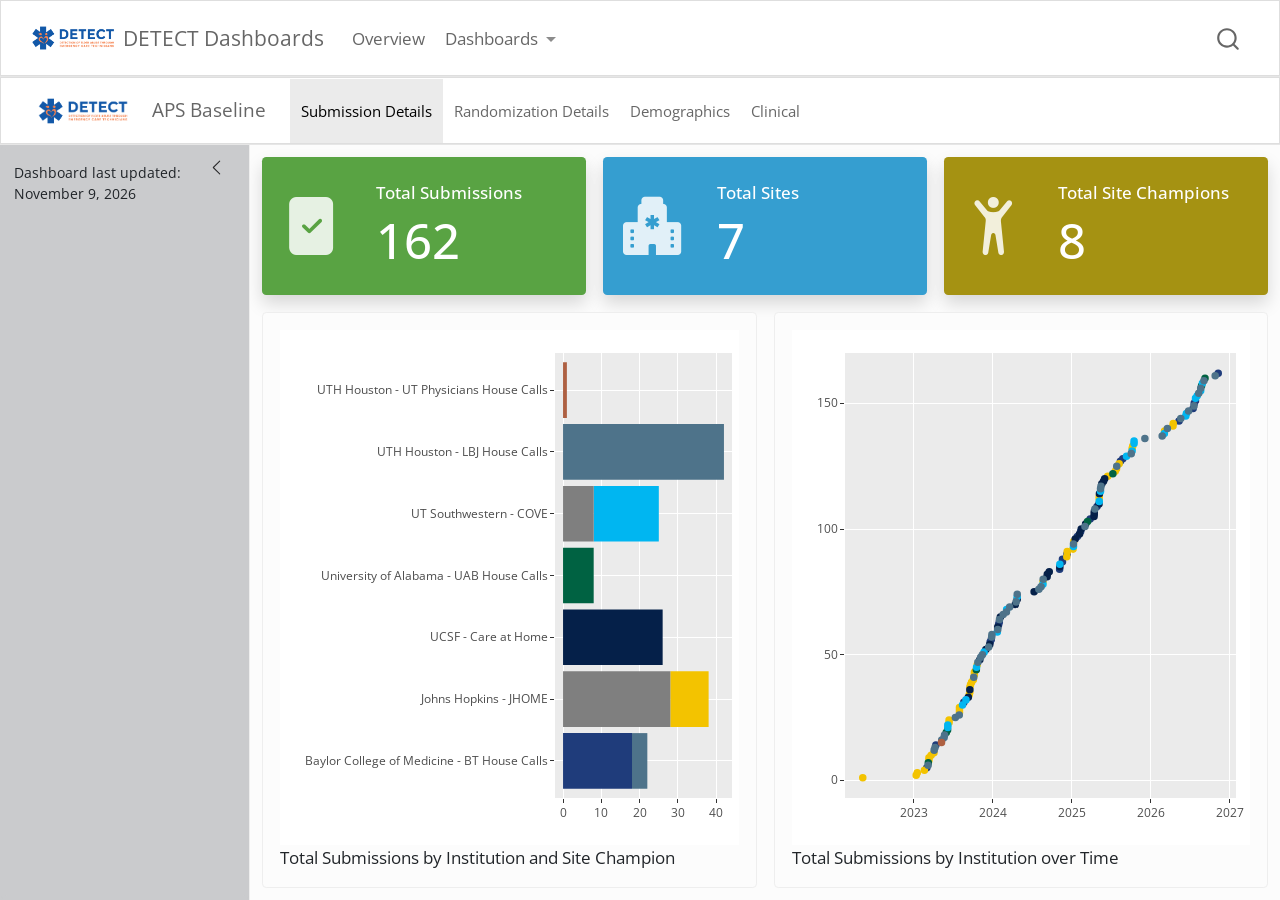
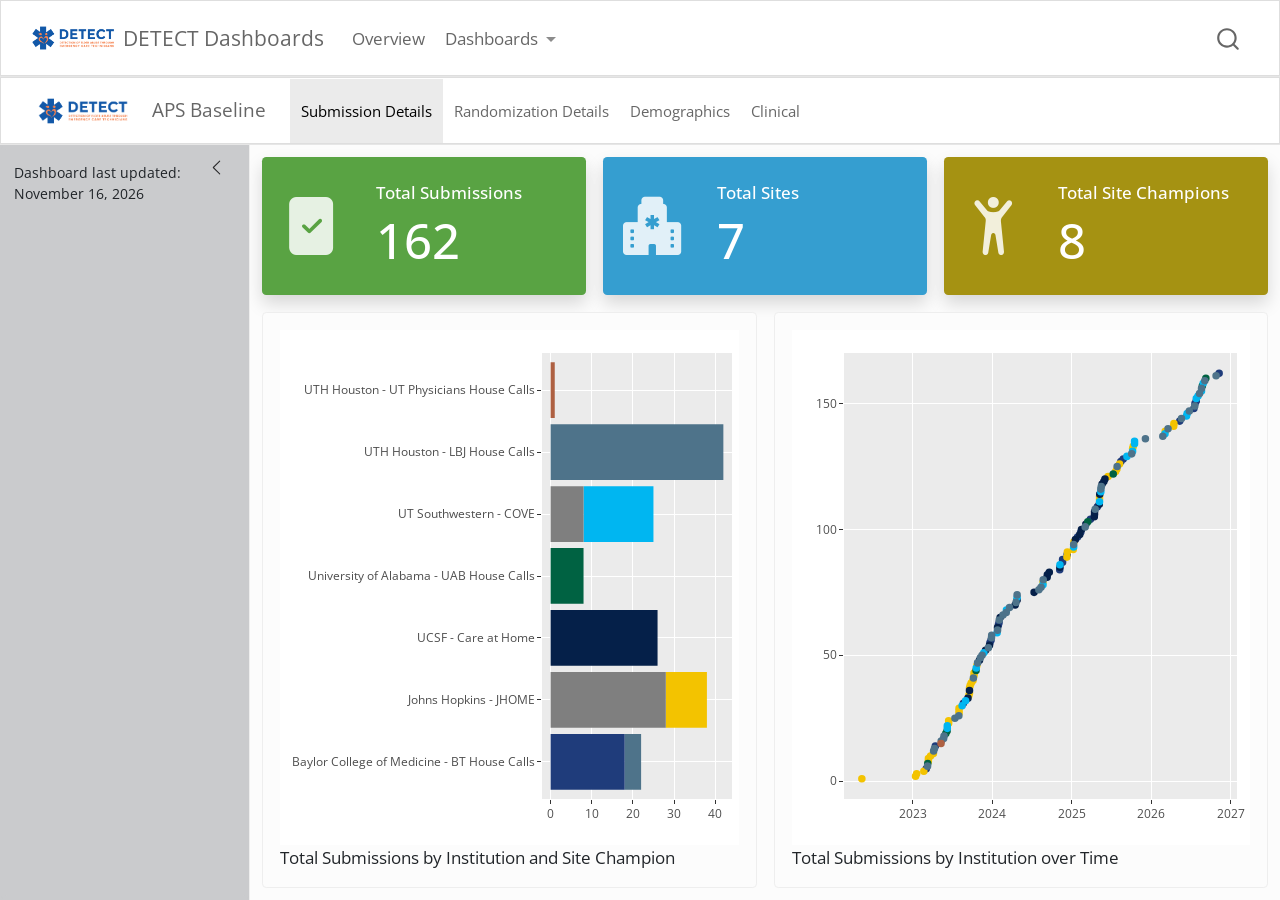
